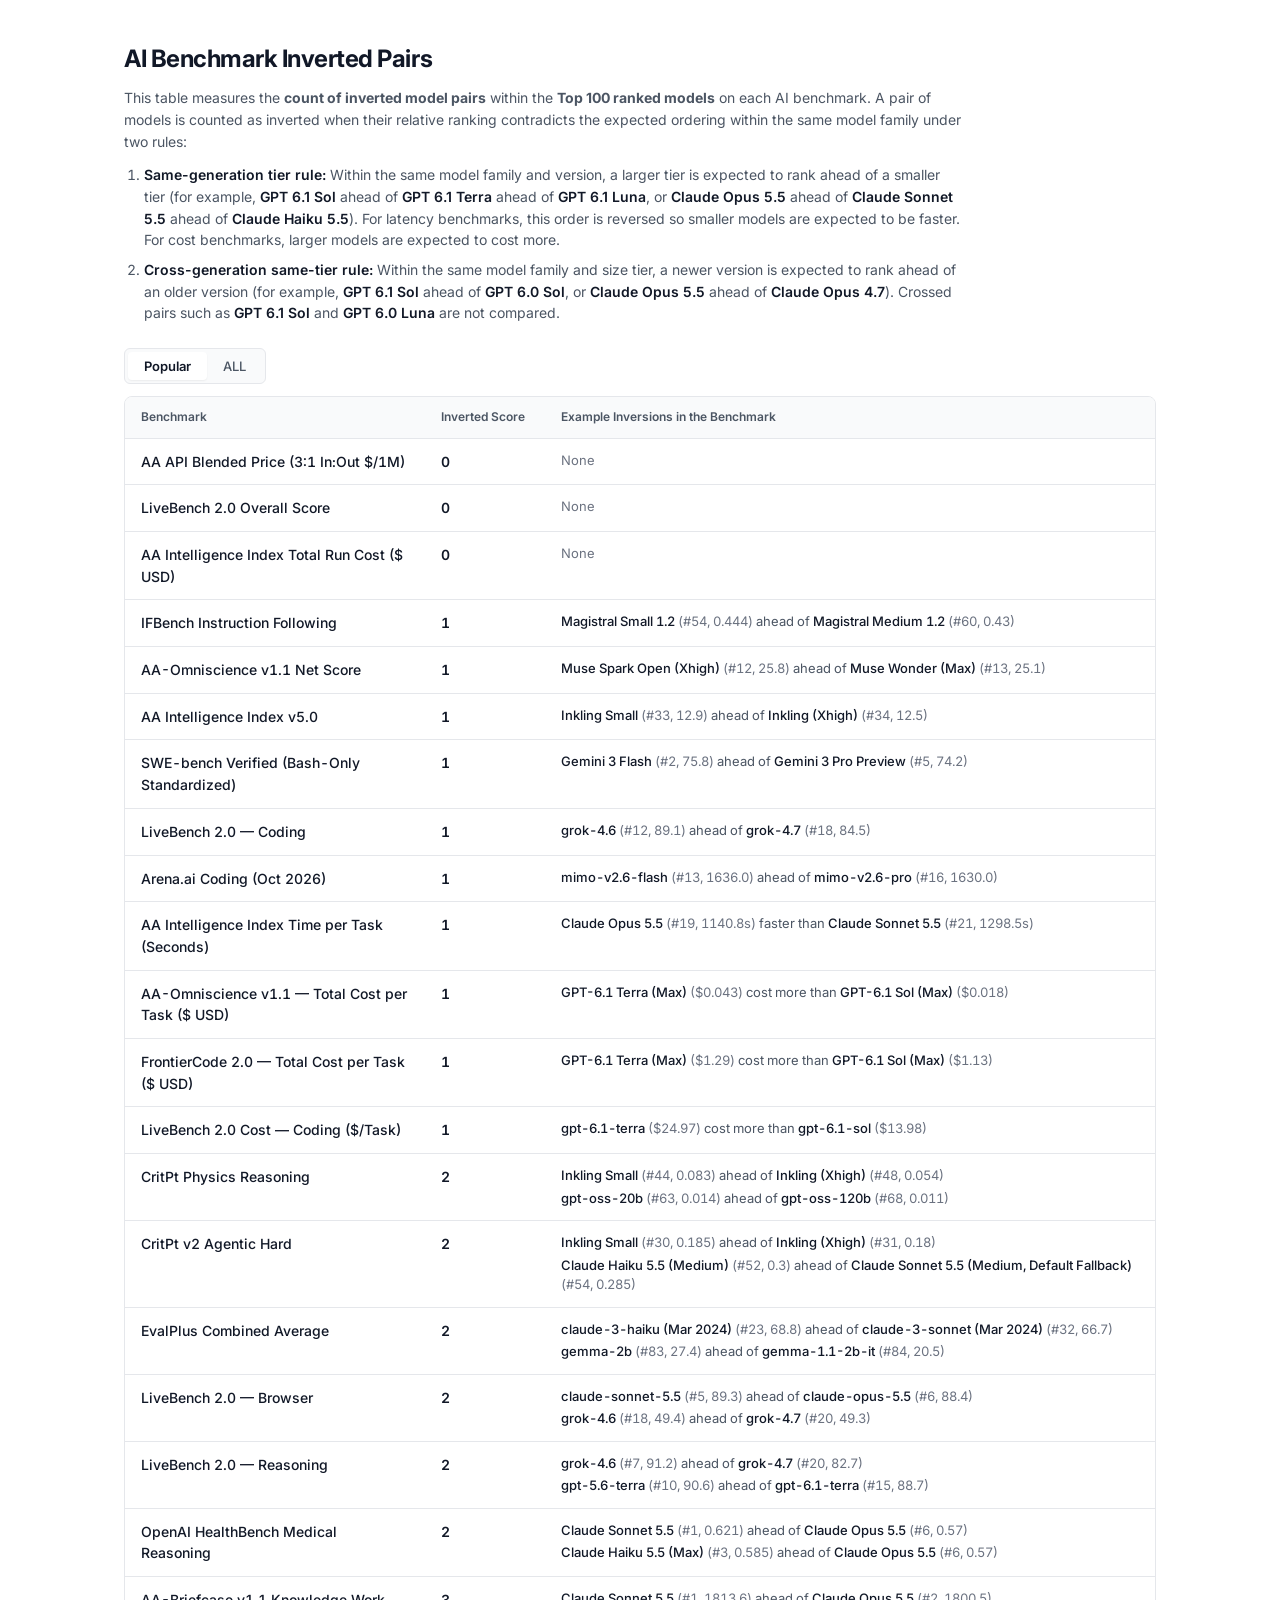
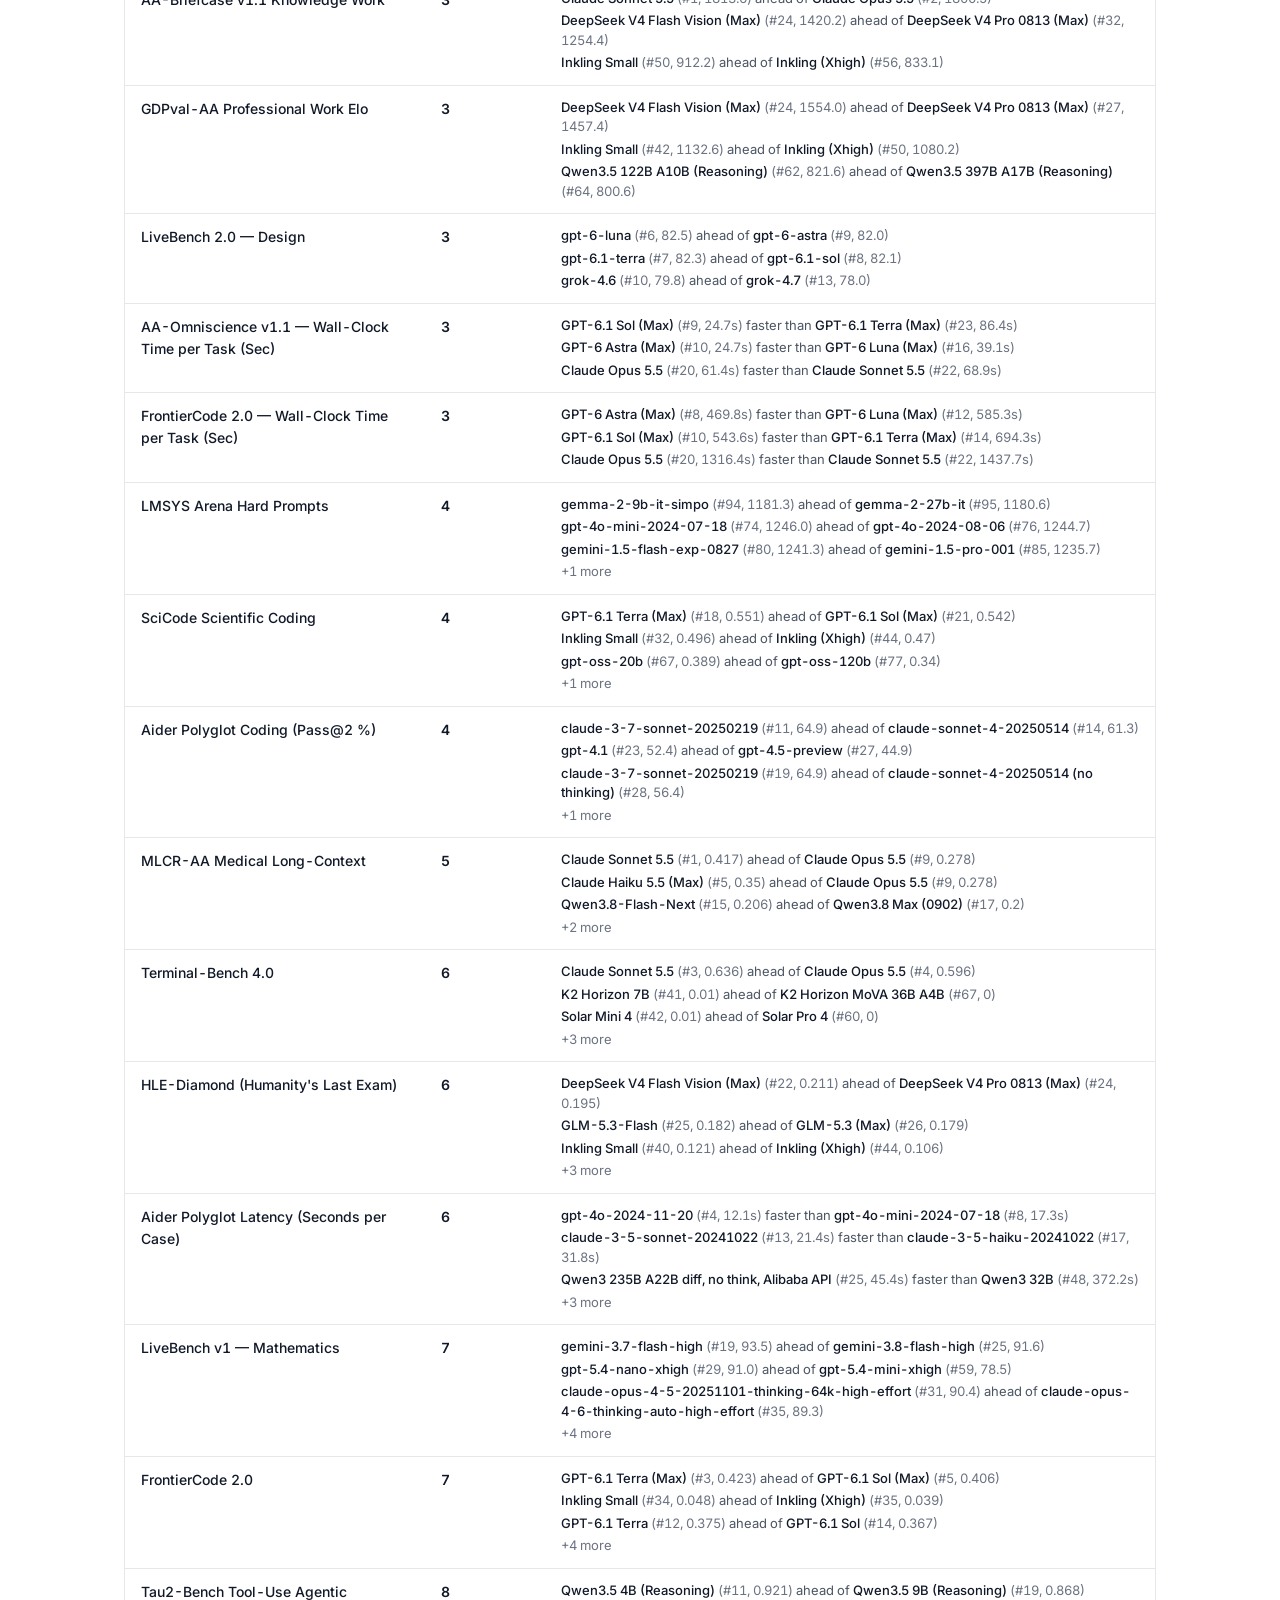
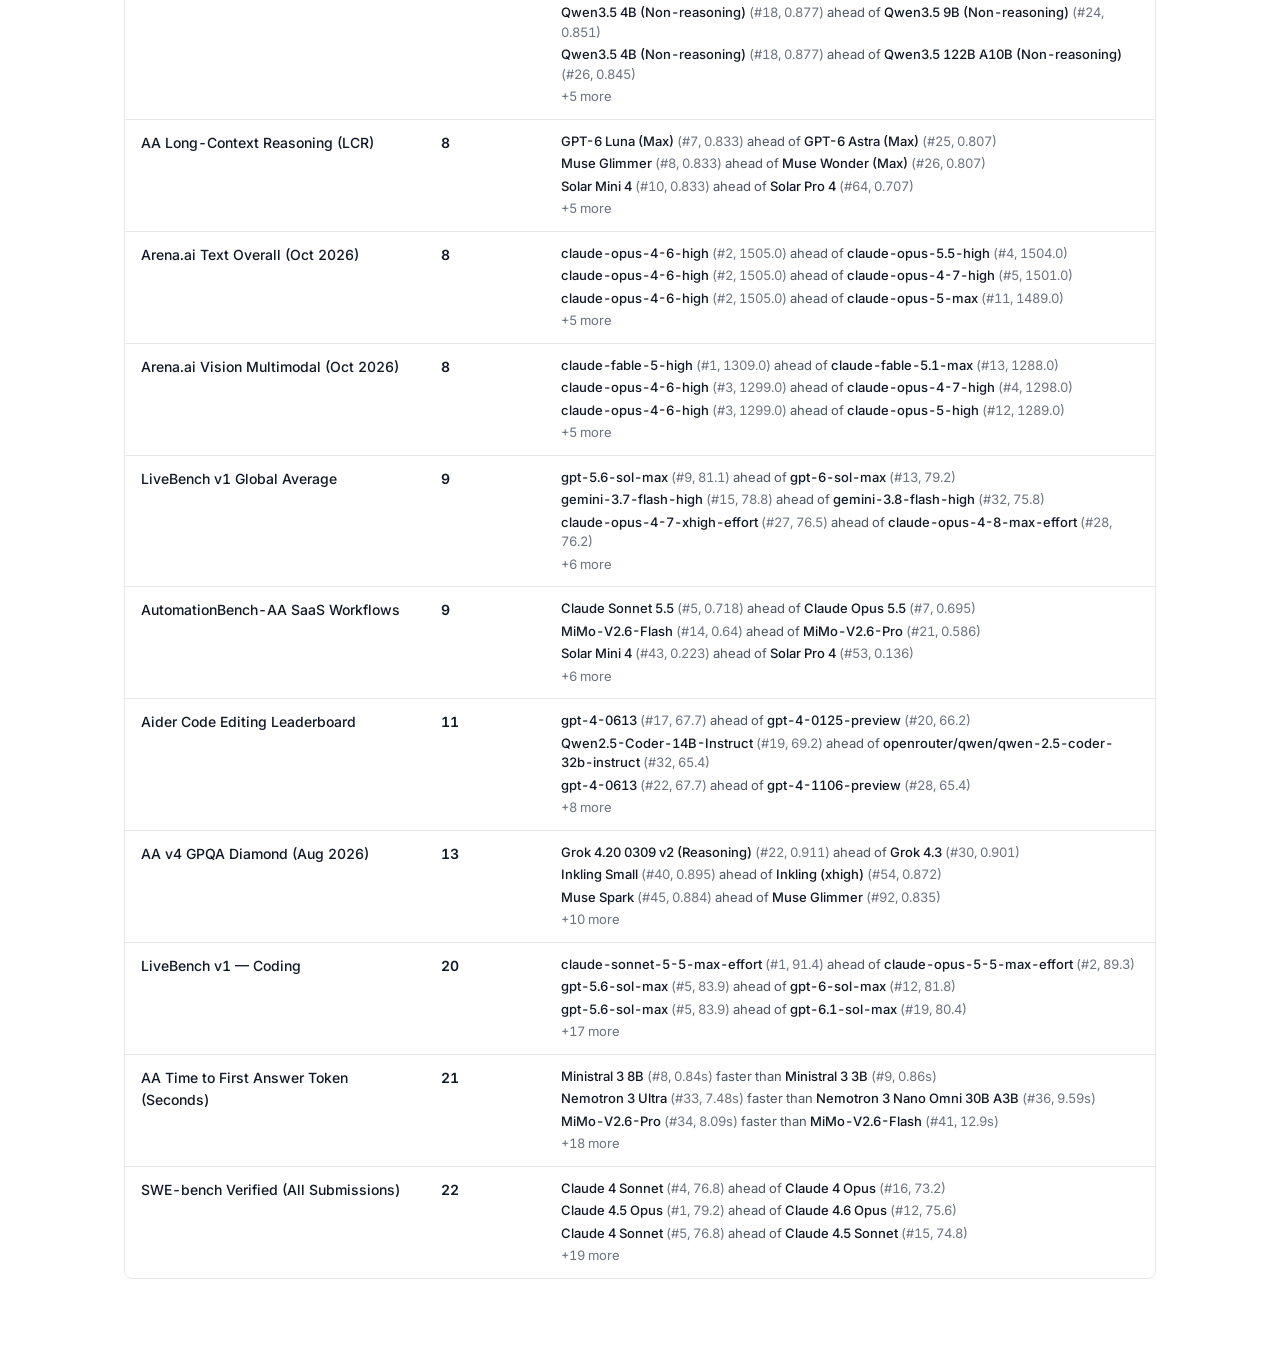
==== shareable_table.html @ 521a7614 "Evaluate Top 100 models per benchmark" ====
<!DOCTYPE html>
<html lang="en">
<head>
  <meta charset="UTF-8" />
  <meta name="viewport" content="width=device-width, initial-scale=1.0" />
  <title>AI Benchmark Inverted Pairs</title>
  <meta name="description" content="Measuring the count of inverted intra-family model pairs within the Top 100 ranked models across AI benchmarks." />
  <link rel="preconnect" href="https://fonts.googleapis.com">
  <link rel="preconnect" href="https://fonts.gstatic.com" crossorigin>
  <link href="https://fonts.googleapis.com/css2?family=Inter:wght@400;500;600;700&display=swap" rel="stylesheet">
  <style>
:root {
  --bg: #ffffff;
  --bg-subtle: #f9fafb;
  --bg-hover: #f3f4f6;
  --text-main: #111827;
  --text-secondary: #4b5563;
  --text-muted: #6b7280;
  --border: #e5e7eb;
  --font-sans: 'Inter', -apple-system, BlinkMacSystemFont, 'Segoe UI', Roboto, sans-serif;
}

* {
  box-sizing: border-box;
  margin: 0;
  padding: 0;
}

body {
  background-color: var(--bg);
  color: var(--text-main);
  font-family: var(--font-sans);
  font-size: 14px;
  line-height: 1.55;
  -webkit-font-smoothing: antialiased;
}

.container {
  max-width: 1080px;
  margin: 0 auto;
  padding: 40px 24px 72px;
}

.page-header {
  max-width: 840px;
  margin-bottom: 24px;
}

.page-header h1 {
  font-size: 24px;
  font-weight: 700;
  letter-spacing: -0.02em;
  color: var(--text-main);
  margin-bottom: 10px;
}

.intro {
  font-size: 14px;
  color: var(--text-secondary);
  margin-bottom: 12px;
}

.rules-list {
  padding-left: 20px;
  color: var(--text-secondary);
  font-size: 14px;
  display: flex;
  flex-direction: column;
  gap: 8px;
}

.rules-list li strong {
  color: var(--text-main);
  font-weight: 600;
}

.toolbar {
  margin-bottom: 12px;
}

.view-toggle {
  display: inline-flex;
  background: var(--bg-subtle);
  border: 1px solid var(--border);
  border-radius: 6px;
  padding: 3px;
}

.toggle-btn {
  background: transparent;
  border: none;
  padding: 6px 16px;
  font-family: var(--font-sans);
  font-size: 13px;
  font-weight: 500;
  color: var(--text-secondary);
  border-radius: 4px;
  cursor: pointer;
}

.toggle-btn:hover {
  color: var(--text-main);
}

.toggle-btn.active {
  background: var(--bg);
  color: var(--text-main);
  font-weight: 600;
  box-shadow: 0 1px 2px rgba(0, 0, 0, 0.06);
}

.table-wrapper {
  border: 1px solid var(--border);
  border-radius: 8px;
  overflow-x: auto;
  background: var(--bg);
}

.clean-table {
  width: 100%;
  border-collapse: collapse;
  text-align: left;
  font-variant-numeric: tabular-nums;
}

.clean-table thead th {
  background: var(--bg-subtle);
  color: var(--text-secondary);
  font-size: 12px;
  font-weight: 600;
  padding: 11px 16px;
  border-bottom: 1px solid var(--border);
  white-space: nowrap;
}

.clean-table tbody tr {
  border-bottom: 1px solid var(--border);
}

.clean-table tbody tr:last-child {
  border-bottom: none;
}

.clean-table td {
  padding: 12px 16px;
  vertical-align: top;
}

.col-name {
  width: 300px;
  font-weight: 500;
  color: var(--text-main);
}

.col-score {
  width: 120px;
  font-weight: 600;
  color: var(--text-main);
  white-space: nowrap;
}

.col-examples {
  color: var(--text-secondary);
  font-size: 13px;
  line-height: 1.5;
}

.pair-list {
  list-style: none;
  display: flex;
  flex-direction: column;
  gap: 3px;
}

.pair-item strong {
  font-weight: 500;
  color: var(--text-main);
}

.pair-meta {
  color: var(--text-muted);
}

.none-label {
  color: var(--text-muted);
}

@media (max-width: 768px) {
  .container {
    padding: 24px 16px 48px;
  }
}

</style>
</head>
<body>
  <main class="container">
    <header class="page-header">
      <h1>AI Benchmark Inverted Pairs</h1>
      <p class="intro">
        This table measures the <strong>count of inverted model pairs</strong> within the <strong>Top 100 ranked models</strong> on each AI benchmark.
        A pair of models is counted as inverted when their relative ranking contradicts the expected ordering within the same model family under two rules:
      </p>
      <ol class="rules-list">
        <li>
          <strong>Same-generation tier rule:</strong> Within the same model family and version, a larger tier is expected to rank ahead of a smaller tier
          (for example, <strong>GPT 6.1 Sol</strong> ahead of <strong>GPT 6.1 Terra</strong> ahead of <strong>GPT 6.1 Luna</strong>, or <strong>Claude Opus 5.5</strong> ahead of <strong>Claude Sonnet 5.5</strong> ahead of <strong>Claude Haiku 5.5</strong>).
          For latency benchmarks, this order is reversed so smaller models are expected to be faster. For cost benchmarks, larger models are expected to cost more.
        </li>
        <li>
          <strong>Cross-generation same-tier rule:</strong> Within the same model family and size tier, a newer version is expected to rank ahead of an older version
          (for example, <strong>GPT 6.1 Sol</strong> ahead of <strong>GPT 6.0 Sol</strong>, or <strong>Claude Opus 5.5</strong> ahead of <strong>Claude Opus 4.7</strong>).
          Crossed pairs such as <strong>GPT 6.1 Sol</strong> and <strong>GPT 6.0 Luna</strong> are not compared.
        </li>
      </ol>
    </header>

    <div class="toolbar">
      <div class="view-toggle" role="tablist" aria-label="Benchmark view">
        <button type="button" id="btnPopular" class="toggle-btn active" data-view="popular_benchmarks">Popular</button>
        <button type="button" id="btnAll" class="toggle-btn" data-view="ALL">ALL</button>
      </div>
    </div>

    <div class="table-wrapper">
      <table class="clean-table" id="benchmarksTable">
        <thead>
          <tr>
            <th class="col-name">Benchmark</th>
            <th class="col-score">Inverted Score</th>
            <th class="col-examples">Example Inversions in the Benchmark</th>
          </tr>
        </thead>
        <tbody id="tableBody"></tbody>
      </table>
    </div>
  </main>

  <script>
window.CONTRADICTION_BENCHMARKS_DATA = {"generatedAt":"2026-11-01","totalBenchmarks":144,"popularBenchmarksCount":44,"popularBenchmarkIds":["aa_v4_gpqa","aa_v5_aa_briefcase","aa_v5_artificial_analysis_long_context_reasoning","aa_v5_automationbench_aa","aa_v5_critpt","aa_v5_critpt_v2_hard","aa_v5_eval_cost_frontiercode_2_0","aa_v5_eval_cost_omniscience","aa_v5_eval_time_frontiercode_2_0","aa_v5_eval_time_omniscience","aa_v5_frontiercode_2_0","aa_v5_gdpval_aa_normalized","aa_v5_healthbench","aa_v5_hle_diamond","aa_v5_ifbench","aa_v5_intelligence_index","aa_v5_mlcr_aa","aa_v5_omniscience_net","aa_v5_price_blended","aa_v5_scicode","aa_v5_tau2_bench","aa_v5_terminalbench_4_0","aa_v5_time_per_task","aa_v5_total_run_cost","aa_v5_ttfat_seconds","aider_code_editing","aider_polyglot_latency","aider_polyglot_pass2","arena_2026_oct_code","arena_2026_oct_text","arena_2026_oct_vision","evalplus_average","lb1_coding","lb1_mathematics","lb1_overall","lb2_browser","lb2_coding","lb2_cost_coding","lb2_design","lb2_overall","lb2_reasoning","lmsys_sub_hard_6","swebench_verified_all","swebench_verified_bash"],"benchmarks":[{"id":"aa_v5_intelligence_index","is_popular":true,"suite":"Artificial Analysis v5","category":"Composite & Frontier","name":"AA Intelligence Index v5.0","metric_type":"quality","unit":"Index (0-100)","description":"Flagship composite intelligence index across reasoning, coding, knowledge, and agentic evaluations.","canonical_top25":{"top_k_count":42,"comparable_pairs_count":36,"contradictions_count":1,"contradiction_score":2.78,"weighted_contradiction_score":0.14,"by_axis":{"tier":{"comparable":36,"contradicted":1,"score":2.78},"version":{"comparable":0,"contradicted":0,"score":0.0}},"contradictions":[{"axis":"tier","family":"ThinkingMachines Inkling","model_a":"Inkling (Xhigh)","rank_a":34,"score_a":12.4782,"class_a":"1.0 Base (Xhigh)","model_b":"Inkling Small","rank_b":33,"score_b":12.9102,"class_b":"1.0 Small (Reasoning)","rank_displacement":1,"contradicted":true,"expected":"Inkling (Xhigh) >= Inkling Small"}],"valid_pairs":[{"axis":"tier","family":"Google Gemini","model_a":"Gemini 4 Carbon (High)","rank_a":1,"score_a":59.4257,"class_a":"4.0 Carbon (High)","model_b":"Gemini 4 Argon (High)","rank_b":7,"score_b":50.4122,"class_b":"4.0 Argon (High)","rank_displacement":6,"contradicted":false,"expected":"Gemini 4 Carbon (High) >= Gemini 4 Argon (High)"},{"axis":"tier","family":"Anthropic Claude","model_a":"Claude Opus 5.5 (Max, Default Fallback)","rank_a":2,"score_a":58.406,"class_a":"5.5 Opus (Max)","model_b":"Claude Sonnet 5.5 (Max, Default Fallback)","rank_b":5,"score_b":54.2413,"class_b":"5.5 Sonnet (Max)","rank_displacement":3,"contradicted":false,"expected":"Claude Opus 5.5 (Max, Default Fallback) >= Claude Sonnet 5.5 (Max, Default Fallback)"},{"axis":"tier","family":"Anthropic Claude","model_a":"Claude Opus 5.5 (Max, Default Fallback)","rank_a":2,"score_a":58.406,"class_a":"5.5 Opus (Max)","model_b":"Claude Haiku 5.5 (Max)","rank_b":12,"score_b":36.2345,"class_b":"5.5 Haiku (Max)","rank_displacement":10,"contradicted":false,"expected":"Claude Opus 5.5 (Max, Default Fallback) >= Claude Haiku 5.5 (Max)"},{"axis":"tier","family":"OpenAI GPT","model_a":"GPT-6 Astra (Max)","rank_a":3,"score_a":56.8539,"class_a":"6.0 Astra (Max)","model_b":"GPT-6 Luna (Max)","rank_b":22,"score_b":27.7552,"class_b":"6.0 Luna (Max)","rank_displacement":19,"contradicted":false,"expected":"GPT-6 Astra (Max) >= GPT-6 Luna (Max)"},{"axis":"tier","family":"OpenAI GPT","model_a":"GPT-6.1 Sol (Max)","rank_a":4,"score_a":54.5087,"class_a":"6.1 Sol (Max)","model_b":"GPT-6.1 Terra (Max)","rank_b":6,"score_b":50.9765,"class_b":"6.1 Terra (Max)","rank_displacement":2,"contradicted":false,"expected":"GPT-6.1 Sol (Max) >= GPT-6.1 Terra (Max)"},{"axis":"tier","family":"Anthropic Claude","model_a":"Claude Sonnet 5.5 (Max, Default Fallback)","rank_a":5,"score_a":54.2413,"class_a":"5.5 Sonnet (Max)","model_b":"Claude Haiku 5.5 (Max)","rank_b":12,"score_b":36.2345,"class_b":"5.5 Haiku (Max)","rank_displacement":7,"contradicted":false,"expected":"Claude Sonnet 5.5 (Max, Default Fallback) >= Claude Haiku 5.5 (Max)"},{"axis":"tier","family":"Meta Muse","model_a":"Muse Wonder Full (Max)","rank_a":8,"score_a":49.7272,"class_a":"1.0 Wonder Full (Max)","model_b":"Muse Wonder (Max)","rank_b":11,"score_b":43.3248,"class_b":"1.0 Wonder (Max)","rank_displacement":3,"contradicted":false,"expected":"Muse Wonder Full (Max) >= Muse Wonder (Max)"},{"axis":"tier","family":"Meta Muse","model_a":"Muse Wonder Full (Max)","rank_a":8,"score_a":49.7272,"class_a":"1.0 Wonder Full (Max)","model_b":"Muse Spark Open (Xhigh)","rank_b":26,"score_b":24.6816,"class_b":"1.0 Spark Open (Xhigh)","rank_displacement":18,"contradicted":false,"expected":"Muse Wonder Full (Max) >= Muse Spark Open (Xhigh)"},{"axis":"tier","family":"Meta Muse","model_a":"Muse Wonder Full (Max)","rank_a":8,"score_a":49.7272,"class_a":"1.0 Wonder Full (Max)","model_b":"Muse Glimmer (High)","rank_b":37,"score_b":6.3413,"class_b":"1.0 Glimmer (High)","rank_displacement":29,"contradicted":false,"expected":"Muse Wonder Full (Max) >= Muse Glimmer (High)"},{"axis":"tier","family":"Meta Muse","model_a":"Muse Wonder (Max)","rank_a":11,"score_a":43.3248,"class_a":"1.0 Wonder (Max)","model_b":"Muse Spark Open (Xhigh)","rank_b":26,"score_b":24.6816,"class_b":"1.0 Spark Open (Xhigh)","rank_displacement":15,"contradicted":false,"expected":"Muse Wonder (Max) >= Muse Spark Open (Xhigh)"},{"axis":"tier","family":"Meta Muse","model_a":"Muse Wonder (Max)","rank_a":11,"score_a":43.3248,"class_a":"1.0 Wonder (Max)","model_b":"Muse Glimmer (High)","rank_b":37,"score_b":6.3413,"class_b":"1.0 Glimmer (High)","rank_displacement":26,"contradicted":false,"expected":"Muse Wonder (Max) >= Muse Glimmer (High)"},{"axis":"tier","family":"Z.AI GLM","model_a":"GLM-5.3 (Max)","rank_a":16,"score_a":31.6534,"class_a":"5.3 Base (Max)","model_b":"GLM-5.3-Flash","rank_b":23,"score_b":27.7539,"class_b":"5.3 Flash (Reasoning)","rank_displacement":7,"contradicted":false,"expected":"GLM-5.3 (Max) >= GLM-5.3-Flash"},{"axis":"tier","family":"Xiaomi MiMo","model_a":"MiMo-V2.6-Pro","rank_a":18,"score_a":29.8898,"class_a":"2.6 Pro (Reasoning)","model_b":"MiMo-V2.6-Flash","rank_b":24,"score_b":26.7277,"class_b":"2.6 Flash (Reasoning)","rank_displacement":6,"contradicted":false,"expected":"MiMo-V2.6-Pro >= MiMo-V2.6-Flash"},{"axis":"tier","family":"Mistral","model_a":"Mistral Large 4 (High)","rank_a":25,"score_a":26.025,"class_a":"4.0 Large (High)","model_b":"Mistral Small 4 (Reasoning)","rank_b":41,"score_b":4.2972,"class_b":"4.0 Small (Reasoning)","rank_displacement":16,"contradicted":false,"expected":"Mistral Large 4 (High) >= Mistral Small 4 (Reasoning)"},{"axis":"tier","family":"NVIDIA Nemotron","model_a":"Nemotron 3 Ultra 550B A55B (Reasoning)","rank_a":35,"score_a":11.7593,"class_a":"3.0 Ultra (Reasoning)","model_b":"NVIDIA Nemotron 3 Nano 4B","rank_b":42,"score_b":1.8158,"class_b":"3.0 Nano (Reasoning)","rank_displacement":7,"contradicted":false,"expected":"Nemotron 3 Ultra 550B A55B (Reasoning) >= NVIDIA Nemotron 3 Nano 4B"},{"axis":"tier","family":"Anthropic Claude","model_a":"Claude Opus 5.5 (Xhigh, Default Fallback)","rank_a":3,"score_a":56.9947,"class_a":"5.5 Opus (Xhigh)","model_b":"Claude Sonnet 5.5 (Xhigh, Default Fallback)","rank_b":17,"score_b":49.574,"class_b":"5.5 Sonnet (Xhigh)","rank_displacement":14,"contradicted":false,"expected":"Claude Opus 5.5 (Xhigh, Default Fallback) >= Claude Sonnet 5.5 (Xhigh, Default Fallback)"},{"axis":"tier","family":"Anthropic Claude","model_a":"Claude Opus 5.5 (Xhigh, Default Fallback)","rank_a":3,"score_a":56.9947,"class_a":"5.5 Opus (Xhigh)","model_b":"Claude Haiku 5.5 (Xhigh)","rank_b":35,"score_b":34.3388,"class_b":"5.5 Haiku (Xhigh)","rank_displacement":32,"contradicted":false,"expected":"Claude Opus 5.5 (Xhigh, Default Fallback) >= Claude Haiku 5.5 (Xhigh)"},{"axis":"tier","family":"OpenAI GPT","model_a":"GPT-6 Astra (Xhigh)","rank_a":5,"score_a":55.2557,"class_a":"6.0 Astra (Xhigh)","model_b":"GPT-6 Luna (Xhigh)","rank_b":58,"score_b":23.3009,"class_b":"6.0 Luna (Xhigh)","rank_displacement":53,"contradicted":false,"expected":"GPT-6 Astra (Xhigh) >= GPT-6 Luna (Xhigh)"},{"axis":"tier","family":"OpenAI GPT","model_a":"GPT-6 Astra (High)","rank_a":6,"score_a":54.8498,"class_a":"6.0 Astra (High)","model_b":"GPT-6 Luna (High)","rank_b":63,"score_b":21.379,"class_b":"6.0 Luna (High)","rank_displacement":57,"contradicted":false,"expected":"GPT-6 Astra (High) >= GPT-6 Luna (High)"},{"axis":"tier","family":"OpenAI GPT","model_a":"GPT-6.1 Sol (Xhigh)","rank_a":9,"score_a":52.3082,"class_a":"6.1 Sol (Xhigh)","model_b":"GPT-6.1 Terra (Xhigh)","rank_b":23,"score_b":44.9501,"class_b":"6.1 Terra (Xhigh)","rank_displacement":14,"contradicted":false,"expected":"GPT-6.1 Sol (Xhigh) >= GPT-6.1 Terra (Xhigh)"},{"axis":"tier","family":"Anthropic Claude","model_a":"Claude Opus 5.5 (High, Default Fallback)","rank_a":10,"score_a":51.686,"class_a":"5.5 Opus (High)","model_b":"Claude Sonnet 5.5 (High, Default Fallback)","rank_b":28,"score_b":41.1151,"class_b":"5.5 Sonnet (High)","rank_displacement":18,"contradicted":false,"expected":"Claude Opus 5.5 (High, Default Fallback) >= Claude Sonnet 5.5 (High, Default Fallback)"},{"axis":"tier","family":"Anthropic Claude","model_a":"Claude Opus 5.5 (High, Default Fallback)","rank_a":10,"score_a":51.686,"class_a":"5.5 Opus (High)","model_b":"Claude Haiku 5.5 (High)","rank_b":46,"score_b":29.6243,"class_b":"5.5 Haiku (High)","rank_displacement":36,"contradicted":false,"expected":"Claude Opus 5.5 (High, Default Fallback) >= Claude Haiku 5.5 (High)"},{"axis":"tier","family":"OpenAI GPT","model_a":"GPT-6 Astra (Medium)","rank_a":11,"score_a":51.4548,"class_a":"6.0 Astra (Medium)","model_b":"GPT-6 Luna (Medium)","rank_b":68,"score_b":18.3042,"class_b":"6.0 Luna (Medium)","rank_displacement":57,"contradicted":false,"expected":"GPT-6 Astra (Medium) >= GPT-6 Luna (Medium)"},{"axis":"tier","family":"OpenAI GPT","model_a":"GPT-6.1 Sol (High)","rank_a":14,"score_a":50.2291,"class_a":"6.1 Sol (High)","model_b":"GPT-6.1 Terra (High)","rank_b":27,"score_b":42.3345,"class_b":"6.1 Terra (High)","rank_displacement":13,"contradicted":false,"expected":"GPT-6.1 Sol (High) >= GPT-6.1 Terra (High)"},{"axis":"tier","family":"Anthropic Claude","model_a":"Claude Sonnet 5.5 (Xhigh, Default Fallback)","rank_a":17,"score_a":49.574,"class_a":"5.5 Sonnet (Xhigh)","model_b":"Claude Haiku 5.5 (Xhigh)","rank_b":35,"score_b":34.3388,"class_b":"5.5 Haiku (Xhigh)","rank_displacement":18,"contradicted":false,"expected":"Claude Sonnet 5.5 (Xhigh, Default Fallback) >= Claude Haiku 5.5 (Xhigh)"},{"axis":"tier","family":"Anthropic Claude","model_a":"Claude Opus 5.5 (Medium, Default Fallback)","rank_a":19,"score_a":48.0581,"class_a":"5.5 Opus (Medium)","model_b":"Claude Sonnet 5.5 (Medium, Default Fallback)","rank_b":43,"score_b":30.3196,"class_b":"5.5 Sonnet (Medium)","rank_displacement":24,"contradicted":false,"expected":"Claude Opus 5.5 (Medium, Default Fallback) >= Claude Sonnet 5.5 (Medium, Default Fallback)"},{"axis":"tier","family":"Anthropic Claude","model_a":"Claude Opus 5.5 (Medium, Default Fallback)","rank_a":19,"score_a":48.0581,"class_a":"5.5 Opus (Medium)","model_b":"Claude Haiku 5.5 (Medium)","rank_b":57,"score_b":24.5513,"class_b":"5.5 Haiku (Medium)","rank_displacement":38,"contradicted":false,"expected":"Claude Opus 5.5 (Medium, Default Fallback) >= Claude Haiku 5.5 (Medium)"},{"axis":"tier","family":"OpenAI GPT","model_a":"GPT-6.1 Sol (Medium)","rank_a":21,"score_a":46.1469,"class_a":"6.1 Sol (Medium)","model_b":"GPT-6.1 Terra (Medium)","rank_b":30,"score_b":38.1152,"class_b":"6.1 Terra (Medium)","rank_displacement":9,"contradicted":false,"expected":"GPT-6.1 Sol (Medium) >= GPT-6.1 Terra (Medium)"},{"axis":"tier","family":"OpenAI GPT","model_a":"GPT-6 Astra (Low)","rank_a":25,"score_a":43.035,"class_a":"6.0 Astra (Low)","model_b":"GPT-6 Luna (Low)","rank_b":79,"score_b":9.6661,"class_b":"6.0 Luna (Low)","rank_displacement":54,"contradicted":false,"expected":"GPT-6 Astra (Low) >= GPT-6 Luna (Low)"},{"axis":"tier","family":"Anthropic Claude","model_a":"Claude Sonnet 5.5 (High, Default Fallback)","rank_a":28,"score_a":41.1151,"class_a":"5.5 Sonnet (High)","model_b":"Claude Haiku 5.5 (High)","rank_b":46,"score_b":29.6243,"class_b":"5.5 Haiku (High)","rank_displacement":18,"contradicted":false,"expected":"Claude Sonnet 5.5 (High, Default Fallback) >= Claude Haiku 5.5 (High)"},{"axis":"tier","family":"OpenAI GPT","model_a":"GPT-6.1 Sol (Low)","rank_a":33,"score_a":34.5029,"class_a":"6.1 Sol (Low)","model_b":"GPT-6.1 Terra (Low)","rank_b":48,"score_b":29.2169,"class_b":"6.1 Terra (Low)","rank_displacement":15,"contradicted":false,"expected":"GPT-6.1 Sol (Low) >= GPT-6.1 Terra (Low)"},{"axis":"tier","family":"Anthropic Claude","model_a":"Claude Opus 5.5 (Low, Default Fallback)","rank_a":34,"score_a":34.5028,"class_a":"5.5 Opus (Low)","model_b":"Claude Sonnet 5.5 (Low, Default Fallback)","rank_b":55,"score_b":25.2997,"class_b":"5.5 Sonnet (Low)","rank_displacement":21,"contradicted":false,"expected":"Claude Opus 5.5 (Low, Default Fallback) >= Claude Sonnet 5.5 (Low, Default Fallback)"},{"axis":"tier","family":"Anthropic Claude","model_a":"Claude Opus 5.5 (Low, Default Fallback)","rank_a":34,"score_a":34.5028,"class_a":"5.5 Opus (Low)","model_b":"Claude Haiku 5.5 (Low)","rank_b":66,"score_b":18.618,"class_b":"5.5 Haiku (Low)","rank_displacement":32,"contradicted":false,"expected":"Claude Opus 5.5 (Low, Default Fallback) >= Claude Haiku 5.5 (Low)"},{"axis":"tier","family":"Anthropic Claude","model_a":"Claude Sonnet 5.5 (Medium, Default Fallback)","rank_a":43,"score_a":30.3196,"class_a":"5.5 Sonnet (Medium)","model_b":"Claude Haiku 5.5 (Medium)","rank_b":57,"score_b":24.5513,"class_b":"5.5 Haiku (Medium)","rank_displacement":14,"contradicted":false,"expected":"Claude Sonnet 5.5 (Medium, Default Fallback) >= Claude Haiku 5.5 (Medium)"},{"axis":"tier","family":"Anthropic Claude","model_a":"Claude Sonnet 5.5 (Low, Default Fallback)","rank_a":55,"score_a":25.2997,"class_a":"5.5 Sonnet (Low)","model_b":"Claude Haiku 5.5 (Low)","rank_b":66,"score_b":18.618,"class_b":"5.5 Haiku (Low)","rank_displacement":11,"contradicted":false,"expected":"Claude Sonnet 5.5 (Low, Default Fallback) >= Claude Haiku 5.5 (Low)"}],"top25":[{"rank":1,"name":"Gemini 4 Carbon (High)","score":59.4257,"family":"Google Gemini","version":"4.0","tier":"Carbon","effort":"High"},{"rank":2,"name":"Claude Opus 5.5 (Max, Default Fallback)","score":58.406,"family":"Anthropic Claude","version":"5.5","tier":"Opus","effort":"Max"},{"rank":3,"name":"GPT-6 Astra (Max)","score":56.8539,"family":"OpenAI GPT","version":"6.0","tier":"Astra","effort":"Max"},{"rank":4,"name":"GPT-6.1 Sol (Max)","score":54.5087,"family":"OpenAI GPT","version":"6.1","tier":"Sol","effort":"Max"},{"rank":5,"name":"Claude Sonnet 5.5 (Max, Default Fallback)","score":54.2413,"family":"Anthropic Claude","version":"5.5","tier":"Sonnet","effort":"Max"},{"rank":6,"name":"GPT-6.1 Terra (Max)","score":50.9765,"family":"OpenAI GPT","version":"6.1","tier":"Terra","effort":"Max"},{"rank":7,"name":"Gemini 4 Argon (High)","score":50.4122,"family":"Google Gemini","version":"4.0","tier":"Argon","effort":"High"},{"rank":8,"name":"Muse Wonder Full (Max)","score":49.7272,"family":"Meta Muse","version":"1.0","tier":"Wonder Full","effort":"Max"},{"rank":9,"name":"Claude Fable 5.1 (Max, Default Fallback)","score":49.0102,"family":"Anthropic Claude Fable","version":"5.1","tier":"Fable","effort":"Max"},{"rank":10,"name":"Kimi K3.1 Pro","score":46.0026,"family":"Moonshot Kimi","version":"3.1","tier":"Pro","effort":"Reasoning"},{"rank":11,"name":"Muse Wonder (Max)","score":43.3248,"family":"Meta Muse","version":"1.0","tier":"Wonder","effort":"Max"},{"rank":12,"name":"Claude Haiku 5.5 (Max)","score":36.2345,"family":"Anthropic Claude","version":"5.5","tier":"Haiku","effort":"Max"},{"rank":13,"name":"Grok 4.7 (Xhigh)","score":34.335,"family":"xAI Grok","version":"4.7","tier":"Base","effort":"Xhigh"},{"rank":14,"name":"Qwen3.8 Max (0902)","score":33.5546,"family":"Alibaba Qwen (Max/Plus/Flash)","version":"3.8","tier":"Max","effort":"Reasoning"},{"rank":15,"name":"DeepSeek V4.1 Flash 1017 (Max)","score":32.4896,"family":"DeepSeek V-Series","version":"4.1","tier":"Flash","effort":"Max"},{"rank":16,"name":"GLM-5.3 (Max)","score":31.6534,"family":"Z.AI GLM","version":"5.3","tier":"Base","effort":"Max"},{"rank":17,"name":"Gemini 3.8 Flash (High)","score":30.5468,"family":"Google Gemini","version":"3.8","tier":"Flash","effort":"High"},{"rank":18,"name":"MiMo-V2.6-Pro","score":29.8898,"family":"Xiaomi MiMo","version":"2.6","tier":"Pro","effort":"Reasoning"},{"rank":19,"name":"Ling 3.1 Flash 1019","score":29.4701,"family":null,"version":null,"tier":null,"effort":null},{"rank":20,"name":"MiniMax-M3.1-Flash","score":28.9095,"family":"MiniMax M-Series","version":"3.1","tier":"Flash","effort":"Reasoning"},{"rank":21,"name":"Step 5 Preview","score":28.5283,"family":null,"version":null,"tier":null,"effort":null},{"rank":22,"name":"GPT-6 Luna (Max)","score":27.7552,"family":"OpenAI GPT","version":"6.0","tier":"Luna","effort":"Max"},{"rank":23,"name":"GLM-5.3-Flash","score":27.7539,"family":"Z.AI GLM","version":"5.3","tier":"Flash","effort":"Reasoning"},{"rank":24,"name":"MiMo-V2.6-Flash","score":26.7277,"family":"Xiaomi MiMo","version":"2.6","tier":"Flash","effort":"Reasoning"},{"rank":25,"name":"Mistral Large 4 (High)","score":26.025,"family":"Mistral","version":"4.0","tier":"Large","effort":"High"},{"rank":26,"name":"Muse Spark Open (Xhigh)","score":24.6816,"family":"Meta Muse","version":"1.0","tier":"Spark Open","effort":"Xhigh"},{"rank":27,"name":"DeepSeek V4 Pro 0813 (Max)","score":23.0633,"family":"DeepSeek V-Series","version":"4.0","tier":"Pro","effort":"Max"},{"rank":28,"name":"Qwen3.8 27B (Xhigh)","score":20.1069,"family":"Alibaba Qwen","version":"3.8","tier":"27B","effort":"Xhigh"},{"rank":29,"name":"MiniMax-M3","score":18.7289,"family":"MiniMax M-Series","version":"3","tier":"Base","effort":"Reasoning"},{"rank":30,"name":"K2 Horizon 375B A23B","score":17.7703,"family":"IFM K2 Horizon","version":"2.0","tier":"375B","effort":"Reasoning"},{"rank":31,"name":"Beam 1.0","score":17.7307,"family":null,"version":null,"tier":null,"effort":null},{"rank":32,"name":"Nemotron 3.5 Super VL","score":13.6203,"family":"NVIDIA Nemotron VL","version":"3.5","tier":"Super","effort":"Reasoning"},{"rank":33,"name":"Inkling Small","score":12.9102,"family":"ThinkingMachines Inkling","version":"1.0","tier":"Small","effort":"Reasoning"},{"rank":34,"name":"Inkling (Xhigh)","score":12.4782,"family":"ThinkingMachines Inkling","version":"1.0","tier":"Base","effort":"Xhigh"},{"rank":35,"name":"Nemotron 3 Ultra 550B A55B (Reasoning)","score":11.7593,"family":"NVIDIA Nemotron","version":"3.0","tier":"Ultra","effort":"Reasoning"},{"rank":36,"name":"Gemini 3.5 Flash-Lite","score":11.6563,"family":"Google Gemini","version":"3.5","tier":"Flash-Lite","effort":"Reasoning"},{"rank":37,"name":"Muse Glimmer (High)","score":6.3413,"family":"Meta Muse","version":"1.0","tier":"Glimmer","effort":"High"},{"rank":38,"name":"Command A+","score":6.2412,"family":"Cohere Command","version":"2.0","tier":"Plus","effort":"Reasoning"},{"rank":39,"name":"Nemotron 3.5 Lightning","score":5.5347,"family":"NVIDIA Nemotron","version":"3.5","tier":"30B","effort":"Reasoning"},{"rank":40,"name":"Granite 4.2 3B","score":4.7227,"family":"IBM Granite","version":"4.2","tier":"3B","effort":"Reasoning"},{"rank":41,"name":"Mistral Small 4 (Reasoning)","score":4.2972,"family":"Mistral","version":"4.0","tier":"Small","effort":"Reasoning"},{"rank":42,"name":"NVIDIA Nemotron 3 Nano 4B","score":1.8158,"family":"NVIDIA Nemotron","version":"3.0","tier":"Nano","effort":"Reasoning"}]}},{"id":"aa_v5_omniscience_net","is_popular":true,"suite":"Artificial Analysis v5","category":"Knowledge & Hallucination","name":"AA-Omniscience v1.1 Net Score","metric_type":"quality","unit":"Net Score","description":"3,000-question knowledge & hallucination benchmark penalizing confident incorrect answers.","canonical_top25":{"top_k_count":51,"comparable_pairs_count":40,"contradictions_count":1,"contradiction_score":2.5,"weighted_contradiction_score":0.11,"by_axis":{"tier":{"comparable":40,"contradicted":1,"score":2.5},"version":{"comparable":0,"contradicted":0,"score":0.0}},"contradictions":[{"axis":"tier","family":"Meta Muse","model_a":"Muse Wonder (Max)","rank_a":13,"score_a":25.1,"class_a":"1.0 Wonder (Max)","model_b":"Muse Spark Open (Xhigh)","rank_b":12,"score_b":25.8,"class_b":"1.0 Spark Open (Xhigh)","rank_displacement":1,"contradicted":true,"expected":"Muse Wonder (Max) >= Muse Spark Open (Xhigh)"}],"valid_pairs":[{"axis":"tier","family":"Google Gemini","model_a":"Gemini 4 Carbon (High)","rank_a":1,"score_a":53.5,"class_a":"4.0 Carbon (High)","model_b":"Gemini 4 Argon (High)","rank_b":4,"score_b":46.1,"class_b":"4.0 Argon (High)","rank_displacement":3,"contradicted":false,"expected":"Gemini 4 Carbon (High) >= Gemini 4 Argon (High)"},{"axis":"tier","family":"Anthropic Claude","model_a":"Claude Opus 5.5 (Max, Default Fallback)","rank_a":2,"score_a":48.1333,"class_a":"5.5 Opus (Max)","model_b":"Claude Sonnet 5.5 (Max, Default Fallback)","rank_b":9,"score_b":30.4667,"class_b":"5.5 Sonnet (Max)","rank_displacement":7,"contradicted":false,"expected":"Claude Opus 5.5 (Max, Default Fallback) >= Claude Sonnet 5.5 (Max, Default Fallback)"},{"axis":"tier","family":"Anthropic Claude","model_a":"Claude Opus 5.5 (Max, Default Fallback)","rank_a":2,"score_a":48.1333,"class_a":"5.5 Opus (Max)","model_b":"Claude Haiku 5.5 (Max)","rank_b":16,"score_b":12.3,"class_b":"5.5 Haiku (Max)","rank_displacement":14,"contradicted":false,"expected":"Claude Opus 5.5 (Max, Default Fallback) >= Claude Haiku 5.5 (Max)"},{"axis":"tier","family":"OpenAI GPT","model_a":"GPT-6 Astra (Max)","rank_a":5,"score_a":42.4333,"class_a":"6.0 Astra (Max)","model_b":"GPT-6 Luna (Max)","rank_b":36,"score_b":-8.2667,"class_b":"6.0 Luna (Max)","rank_displacement":31,"contradicted":false,"expected":"GPT-6 Astra (Max) >= GPT-6 Luna (Max)"},{"axis":"tier","family":"OpenAI GPT","model_a":"GPT-6.1 Sol (Max)","rank_a":6,"score_a":42.0333,"class_a":"6.1 Sol (Max)","model_b":"GPT-6.1 Terra (Max)","rank_b":11,"score_b":29.5667,"class_b":"6.1 Terra (Max)","rank_displacement":5,"contradicted":false,"expected":"GPT-6.1 Sol (Max) >= GPT-6.1 Terra (Max)"},{"axis":"tier","family":"Meta Muse","model_a":"Muse Wonder Full (Max)","rank_a":8,"score_a":30.6,"class_a":"1.0 Wonder Full (Max)","model_b":"Muse Spark Open (Xhigh)","rank_b":12,"score_b":25.8,"class_b":"1.0 Spark Open (Xhigh)","rank_displacement":4,"contradicted":false,"expected":"Muse Wonder Full (Max) >= Muse Spark Open (Xhigh)"},{"axis":"tier","family":"Meta Muse","model_a":"Muse Wonder Full (Max)","rank_a":8,"score_a":30.6,"class_a":"1.0 Wonder Full (Max)","model_b":"Muse Wonder (Max)","rank_b":13,"score_b":25.1,"class_b":"1.0 Wonder (Max)","rank_displacement":5,"contradicted":false,"expected":"Muse Wonder Full (Max) >= Muse Wonder (Max)"},{"axis":"tier","family":"Meta Muse","model_a":"Muse Wonder Full (Max)","rank_a":8,"score_a":30.6,"class_a":"1.0 Wonder Full (Max)","model_b":"Muse Glimmer (High)","rank_b":47,"score_b":-32.2333,"class_b":"1.0 Glimmer (High)","rank_displacement":39,"contradicted":false,"expected":"Muse Wonder Full (Max) >= Muse Glimmer (High)"},{"axis":"tier","family":"Anthropic Claude","model_a":"Claude Sonnet 5.5 (Max, Default Fallback)","rank_a":9,"score_a":30.4667,"class_a":"5.5 Sonnet (Max)","model_b":"Claude Haiku 5.5 (Max)","rank_b":16,"score_b":12.3,"class_b":"5.5 Haiku (Max)","rank_displacement":7,"contradicted":false,"expected":"Claude Sonnet 5.5 (Max, Default Fallback) >= Claude Haiku 5.5 (Max)"},{"axis":"tier","family":"Meta Muse","model_a":"Muse Wonder (Max)","rank_a":13,"score_a":25.1,"class_a":"1.0 Wonder (Max)","model_b":"Muse Glimmer (High)","rank_b":47,"score_b":-32.2333,"class_b":"1.0 Glimmer (High)","rank_displacement":34,"contradicted":false,"expected":"Muse Wonder (Max) >= Muse Glimmer (High)"},{"axis":"tier","family":"Alibaba Qwen (Max/Plus/Flash)","model_a":"Qwen3.8 Max (0902)","rank_a":17,"score_a":10.4667,"class_a":"3.8 Max (Reasoning)","model_b":"Qwen3.8-Flash-Next","rank_b":40,"score_b":-12.2333,"class_b":"3.8 Flash (Reasoning)","rank_displacement":23,"contradicted":false,"expected":"Qwen3.8 Max (0902) >= Qwen3.8-Flash-Next"},{"axis":"tier","family":"Z.AI GLM","model_a":"GLM-5.3 (Max)","rank_a":20,"score_a":6.0333,"class_a":"5.3 Base (Max)","model_b":"GLM-5.3-Flash","rank_b":25,"score_b":0.6667,"class_b":"5.3 Flash (Reasoning)","rank_displacement":5,"contradicted":false,"expected":"GLM-5.3 (Max) >= GLM-5.3-Flash"},{"axis":"tier","family":"Mistral","model_a":"Mistral Large 4 (High)","rank_a":21,"score_a":5.1333,"class_a":"4.0 Large (High)","model_b":"Mistral Small 4 (Reasoning)","rank_b":46,"score_b":-30.9667,"class_b":"4.0 Small (Reasoning)","rank_displacement":25,"contradicted":false,"expected":"Mistral Large 4 (High) >= Mistral Small 4 (Reasoning)"},{"axis":"tier","family":"NVIDIA Nemotron","model_a":"Nemotron 3 Ultra 550B A55B (Reasoning)","rank_a":22,"score_a":3.4333,"class_a":"3.0 Ultra (Reasoning)","model_b":"NVIDIA Nemotron 3 Nano 4B","rank_b":51,"score_b":-71.1667,"class_b":"3.0 Nano (Reasoning)","rank_displacement":29,"contradicted":false,"expected":"Nemotron 3 Ultra 550B A55B (Reasoning) >= NVIDIA Nemotron 3 Nano 4B"},{"axis":"tier","family":"ThinkingMachines Inkling","model_a":"Inkling (Xhigh)","rank_a":27,"score_a":-1.5,"class_a":"1.0 Base (Xhigh)","model_b":"Inkling Small","rank_b":37,"score_b":-9.4667,"class_b":"1.0 Small (Reasoning)","rank_displacement":10,"contradicted":false,"expected":"Inkling (Xhigh) >= Inkling Small"},{"axis":"tier","family":"Xiaomi MiMo","model_a":"MiMo-V2.6-Pro","rank_a":30,"score_a":-4.4667,"class_a":"2.6 Pro (Reasoning)","model_b":"MiMo-V2.6-Flash","rank_b":38,"score_b":-10.8333,"class_b":"2.6 Flash (Reasoning)","rank_displacement":8,"contradicted":false,"expected":"MiMo-V2.6-Pro >= MiMo-V2.6-Flash"},{"axis":"tier","family":"IBM Granite","model_a":"Granite 4.2 30B","rank_a":41,"score_a":-12.4333,"class_a":"4.2 30B (Reasoning)","model_b":"Granite 4.2 8B","rank_b":44,"score_b":-16.6667,"class_b":"4.2 8B (Reasoning)","rank_displacement":3,"contradicted":false,"expected":"Granite 4.2 30B >= Granite 4.2 8B"},{"axis":"tier","family":"IBM Granite","model_a":"Granite 4.2 30B","rank_a":41,"score_a":-12.4333,"class_a":"4.2 30B (Reasoning)","model_b":"Granite 4.2 3B","rank_b":45,"score_b":-18.3333,"class_b":"4.2 3B (Reasoning)","rank_displacement":4,"contradicted":false,"expected":"Granite 4.2 30B >= Granite 4.2 3B"},{"axis":"tier","family":"IBM Granite","model_a":"Granite 4.2 8B","rank_a":44,"score_a":-16.6667,"class_a":"4.2 8B (Reasoning)","model_b":"Granite 4.2 3B","rank_b":45,"score_b":-18.3333,"class_b":"4.2 3B (Reasoning)","rank_displacement":1,"contradicted":false,"expected":"Granite 4.2 8B >= Granite 4.2 3B"},{"axis":"tier","family":"OpenAI GPT","model_a":"GPT-6 Astra (High)","rank_a":5,"score_a":44.5667,"class_a":"6.0 Astra (High)","model_b":"GPT-6 Luna (High)","rank_b":79,"score_b":-12.8,"class_b":"6.0 Luna (High)","rank_displacement":74,"contradicted":false,"expected":"GPT-6 Astra (High) >= GPT-6 Luna (High)"},{"axis":"tier","family":"OpenAI GPT","model_a":"GPT-6 Astra (Xhigh)","rank_a":7,"score_a":43.6667,"class_a":"6.0 Astra (Xhigh)","model_b":"GPT-6 Luna (Xhigh)","rank_b":80,"score_b":-12.9667,"class_b":"6.0 Luna (Xhigh)","rank_displacement":73,"contradicted":false,"expected":"GPT-6 Astra (Xhigh) >= GPT-6 Luna (Xhigh)"},{"axis":"tier","family":"Anthropic Claude","model_a":"Claude Opus 5.5 (Xhigh, Default Fallback)","rank_a":8,"score_a":43.1333,"class_a":"5.5 Opus (Xhigh)","model_b":"Claude Sonnet 5.5 (Xhigh, Default Fallback)","rank_b":38,"score_b":20.6,"class_b":"5.5 Sonnet (Xhigh)","rank_displacement":30,"contradicted":false,"expected":"Claude Opus 5.5 (Xhigh, Default Fallback) >= Claude Sonnet 5.5 (Xhigh, Default Fallback)"},{"axis":"tier","family":"Anthropic Claude","model_a":"Claude Opus 5.5 (Xhigh, Default Fallback)","rank_a":8,"score_a":43.1333,"class_a":"5.5 Opus (Xhigh)","model_b":"Claude Haiku 5.5 (Xhigh)","rank_b":46,"score_b":7.8333,"class_b":"5.5 Haiku (Xhigh)","rank_displacement":38,"contradicted":false,"expected":"Claude Opus 5.5 (Xhigh, Default Fallback) >= Claude Haiku 5.5 (Xhigh)"},{"axis":"tier","family":"OpenAI GPT","model_a":"GPT-6.1 Sol (Xhigh)","rank_a":10,"score_a":42.3667,"class_a":"6.1 Sol (Xhigh)","model_b":"GPT-6.1 Terra (Xhigh)","rank_b":29,"score_b":28.9333,"class_b":"6.1 Terra (Xhigh)","rank_displacement":19,"contradicted":false,"expected":"GPT-6.1 Sol (Xhigh) >= GPT-6.1 Terra (Xhigh)"},{"axis":"tier","family":"Anthropic Claude","model_a":"Claude Opus 5.5 (High, Default Fallback)","rank_a":11,"score_a":42.3667,"class_a":"5.5 Opus (High)","model_b":"Claude Sonnet 5.5 (High, Default Fallback)","rank_b":40,"score_b":18.7333,"class_b":"5.5 Sonnet (High)","rank_displacement":29,"contradicted":false,"expected":"Claude Opus 5.5 (High, Default Fallback) >= Claude Sonnet 5.5 (High, Default Fallback)"},{"axis":"tier","family":"Anthropic Claude","model_a":"Claude Opus 5.5 (High, Default Fallback)","rank_a":11,"score_a":42.3667,"class_a":"5.5 Opus (High)","model_b":"Claude Haiku 5.5 (High)","rank_b":50,"score_b":5.3,"class_b":"5.5 Haiku (High)","rank_displacement":39,"contradicted":false,"expected":"Claude Opus 5.5 (High, Default Fallback) >= Claude Haiku 5.5 (High)"},{"axis":"tier","family":"OpenAI GPT","model_a":"GPT-6 Astra (Medium)","rank_a":13,"score_a":41.4,"class_a":"6.0 Astra (Medium)","model_b":"GPT-6 Luna (Medium)","rank_b":81,"score_b":-13.5667,"class_b":"6.0 Luna (Medium)","rank_displacement":68,"contradicted":false,"expected":"GPT-6 Astra (Medium) >= GPT-6 Luna (Medium)"},{"axis":"tier","family":"OpenAI GPT","model_a":"GPT-6.1 Sol (High)","rank_a":14,"score_a":41.0,"class_a":"6.1 Sol (High)","model_b":"GPT-6.1 Terra (High)","rank_b":30,"score_b":27.7667,"class_b":"6.1 Terra (High)","rank_displacement":16,"contradicted":false,"expected":"GPT-6.1 Sol (High) >= GPT-6.1 Terra (High)"},{"axis":"tier","family":"OpenAI GPT","model_a":"GPT-6 Astra (Low)","rank_a":15,"score_a":40.3,"class_a":"6.0 Astra (Low)","model_b":"GPT-6 Luna (Low)","rank_b":85,"score_b":-18.1,"class_b":"6.0 Luna (Low)","rank_displacement":70,"contradicted":false,"expected":"GPT-6 Astra (Low) >= GPT-6 Luna (Low)"},{"axis":"tier","family":"OpenAI GPT","model_a":"GPT-6.1 Sol (Medium)","rank_a":16,"score_a":40.1667,"class_a":"6.1 Sol (Medium)","model_b":"GPT-6.1 Terra (Medium)","rank_b":32,"score_b":26.6,"class_b":"6.1 Terra (Medium)","rank_displacement":16,"contradicted":false,"expected":"GPT-6.1 Sol (Medium) >= GPT-6.1 Terra (Medium)"},{"axis":"tier","family":"Anthropic Claude","model_a":"Claude Opus 5.5 (Medium, Default Fallback)","rank_a":18,"score_a":39.7667,"class_a":"5.5 Opus (Medium)","model_b":"Claude Sonnet 5.5 (Medium, Default Fallback)","rank_b":41,"score_b":18.6333,"class_b":"5.5 Sonnet (Medium)","rank_displacement":23,"contradicted":false,"expected":"Claude Opus 5.5 (Medium, Default Fallback) >= Claude Sonnet 5.5 (Medium, Default Fallback)"},{"axis":"tier","family":"Anthropic Claude","model_a":"Claude Opus 5.5 (Medium, Default Fallback)","rank_a":18,"score_a":39.7667,"class_a":"5.5 Opus (Medium)","model_b":"Claude Haiku 5.5 (Medium)","rank_b":52,"score_b":4.1667,"class_b":"5.5 Haiku (Medium)","rank_displacement":34,"contradicted":false,"expected":"Claude Opus 5.5 (Medium, Default Fallback) >= Claude Haiku 5.5 (Medium)"},{"axis":"tier","family":"Anthropic Claude","model_a":"Claude Opus 5.5 (Low, Default Fallback)","rank_a":19,"score_a":39.0333,"class_a":"5.5 Opus (Low)","model_b":"Claude Sonnet 5.5 (Low, Default Fallback)","rank_b":39,"score_b":20.2667,"class_b":"5.5 Sonnet (Low)","rank_displacement":20,"contradicted":false,"expected":"Claude Opus 5.5 (Low, Default Fallback) >= Claude Sonnet 5.5 (Low, Default Fallback)"},{"axis":"tier","family":"Anthropic Claude","model_a":"Claude Opus 5.5 (Low, Default Fallback)","rank_a":19,"score_a":39.0333,"class_a":"5.5 Opus (Low)","model_b":"Claude Haiku 5.5 (Low)","rank_b":56,"score_b":2.1667,"class_b":"5.5 Haiku (Low)","rank_displacement":37,"contradicted":false,"expected":"Claude Opus 5.5 (Low, Default Fallback) >= Claude Haiku 5.5 (Low)"},{"axis":"tier","family":"OpenAI GPT","model_a":"GPT-6.1 Sol (Low)","rank_a":20,"score_a":38.0,"class_a":"6.1 Sol (Low)","model_b":"GPT-6.1 Terra (Low)","rank_b":37,"score_b":22.9333,"class_b":"6.1 Terra (Low)","rank_displacement":17,"contradicted":false,"expected":"GPT-6.1 Sol (Low) >= GPT-6.1 Terra (Low)"},{"axis":"tier","family":"Anthropic Claude","model_a":"Claude Sonnet 5.5 (Xhigh, Default Fallback)","rank_a":38,"score_a":20.6,"class_a":"5.5 Sonnet (Xhigh)","model_b":"Claude Haiku 5.5 (Xhigh)","rank_b":46,"score_b":7.8333,"class_b":"5.5 Haiku (Xhigh)","rank_displacement":8,"contradicted":false,"expected":"Claude Sonnet 5.5 (Xhigh, Default Fallback) >= Claude Haiku 5.5 (Xhigh)"},{"axis":"tier","family":"Anthropic Claude","model_a":"Claude Sonnet 5.5 (Low, Default Fallback)","rank_a":39,"score_a":20.2667,"class_a":"5.5 Sonnet (Low)","model_b":"Claude Haiku 5.5 (Low)","rank_b":56,"score_b":2.1667,"class_b":"5.5 Haiku (Low)","rank_displacement":17,"contradicted":false,"expected":"Claude Sonnet 5.5 (Low, Default Fallback) >= Claude Haiku 5.5 (Low)"},{"axis":"tier","family":"Anthropic Claude","model_a":"Claude Sonnet 5.5 (High, Default Fallback)","rank_a":40,"score_a":18.7333,"class_a":"5.5 Sonnet (High)","model_b":"Claude Haiku 5.5 (High)","rank_b":50,"score_b":5.3,"class_b":"5.5 Haiku (High)","rank_displacement":10,"contradicted":false,"expected":"Claude Sonnet 5.5 (High, Default Fallback) >= Claude Haiku 5.5 (High)"},{"axis":"tier","family":"Anthropic Claude","model_a":"Claude Sonnet 5.5 (Medium, Default Fallback)","rank_a":41,"score_a":18.6333,"class_a":"5.5 Sonnet (Medium)","model_b":"Claude Haiku 5.5 (Medium)","rank_b":52,"score_b":4.1667,"class_b":"5.5 Haiku (Medium)","rank_displacement":11,"contradicted":false,"expected":"Claude Sonnet 5.5 (Medium, Default Fallback) >= Claude Haiku 5.5 (Medium)"}],"top25":[{"rank":1,"name":"Gemini 4 Carbon (High)","score":53.5,"family":"Google Gemini","version":"4.0","tier":"Carbon","effort":"High"},{"rank":2,"name":"Claude Opus 5.5 (Max, Default Fallback)","score":48.1333,"family":"Anthropic Claude","version":"5.5","tier":"Opus","effort":"Max"},{"rank":3,"name":"Claude Fable 5.1 (Max, Default Fallback)","score":46.2667,"family":"Anthropic Claude Fable","version":"5.1","tier":"Fable","effort":"Max"},{"rank":4,"name":"Gemini 4 Argon (High)","score":46.1,"family":"Google Gemini","version":"4.0","tier":"Argon","effort":"High"},{"rank":5,"name":"GPT-6 Astra (Max)","score":42.4333,"family":"OpenAI GPT","version":"6.0","tier":"Astra","effort":"Max"},{"rank":6,"name":"GPT-6.1 Sol (Max)","score":42.0333,"family":"OpenAI GPT","version":"6.1","tier":"Sol","effort":"Max"},{"rank":7,"name":"Grok 4.7 (Xhigh)","score":31.2333,"family":"xAI Grok","version":"4.7","tier":"Base","effort":"Xhigh"},{"rank":8,"name":"Muse Wonder Full (Max)","score":30.6,"family":"Meta Muse","version":"1.0","tier":"Wonder Full","effort":"Max"},{"rank":9,"name":"Claude Sonnet 5.5 (Max, Default Fallback)","score":30.4667,"family":"Anthropic Claude","version":"5.5","tier":"Sonnet","effort":"Max"},{"rank":10,"name":"Kimi K3.1 Pro","score":29.8667,"family":"Moonshot Kimi","version":"3.1","tier":"Pro","effort":"Reasoning"},{"rank":11,"name":"GPT-6.1 Terra (Max)","score":29.5667,"family":"OpenAI GPT","version":"6.1","tier":"Terra","effort":"Max"},{"rank":12,"name":"Muse Spark Open (Xhigh)","score":25.8,"family":"Meta Muse","version":"1.0","tier":"Spark Open","effort":"Xhigh"},{"rank":13,"name":"Muse Wonder (Max)","score":25.1,"family":"Meta Muse","version":"1.0","tier":"Wonder","effort":"Max"},{"rank":14,"name":"Gemini 3.8 Flash (High)","score":23.2667,"family":"Google Gemini","version":"3.8","tier":"Flash","effort":"High"},{"rank":15,"name":"Step 5 Preview","score":16.4333,"family":null,"version":null,"tier":null,"effort":null},{"rank":16,"name":"Claude Haiku 5.5 (Max)","score":12.3,"family":"Anthropic Claude","version":"5.5","tier":"Haiku","effort":"Max"},{"rank":17,"name":"Qwen3.8 Max (0902)","score":10.4667,"family":"Alibaba Qwen (Max/Plus/Flash)","version":"3.8","tier":"Max","effort":"Reasoning"},{"rank":18,"name":"Qwen3.8 2.4T A95B","score":7.7667,"family":"Alibaba Qwen","version":"3.8","tier":"2.4T","effort":"Reasoning"},{"rank":19,"name":"Gemini 3.5 Flash-Lite","score":6.8667,"family":"Google Gemini","version":"3.5","tier":"Flash-Lite","effort":"Reasoning"},{"rank":20,"name":"GLM-5.3 (Max)","score":6.0333,"family":"Z.AI GLM","version":"5.3","tier":"Base","effort":"Max"},{"rank":21,"name":"Mistral Large 4 (High)","score":5.1333,"family":"Mistral","version":"4.0","tier":"Large","effort":"High"},{"rank":22,"name":"Nemotron 3 Ultra 550B A55B (Reasoning)","score":3.4333,"family":"NVIDIA Nemotron","version":"3.0","tier":"Ultra","effort":"Reasoning"},{"rank":23,"name":"Beam 1.0","score":2.3333,"family":null,"version":null,"tier":null,"effort":null},{"rank":24,"name":"DeepSeek V4.1 Flash 1017 (Max)","score":0.9,"family":"DeepSeek V-Series","version":"4.1","tier":"Flash","effort":"Max"},{"rank":25,"name":"GLM-5.3-Flash","score":0.6667,"family":"Z.AI GLM","version":"5.3","tier":"Flash","effort":"Reasoning"},{"rank":26,"name":"Ling 3.1 Flash 1019","score":-0.1333,"family":null,"version":null,"tier":null,"effort":null},{"rank":27,"name":"Inkling (Xhigh)","score":-1.5,"family":"ThinkingMachines Inkling","version":"1.0","tier":"Base","effort":"Xhigh"},{"rank":28,"name":"Command A+","score":-2.6667,"family":"Cohere Command","version":"2.0","tier":"Plus","effort":"Reasoning"},{"rank":29,"name":"Nemotron 3.5 Super VL","score":-2.8667,"family":"NVIDIA Nemotron VL","version":"3.5","tier":"Super","effort":"Reasoning"},{"rank":30,"name":"MiMo-V2.6-Pro","score":-4.4667,"family":"Xiaomi MiMo","version":"2.6","tier":"Pro","effort":"Reasoning"},{"rank":31,"name":"K2 Horizon 375B A23B","score":-5.0,"family":"IFM K2 Horizon","version":"2.0","tier":"375B","effort":"Reasoning"},{"rank":32,"name":"MiniMax-M3","score":-5.5,"family":"MiniMax M-Series","version":"3","tier":"Base","effort":"Reasoning"},{"rank":33,"name":"Qwen3.8 27B (Xhigh)","score":-6.3667,"family":"Alibaba Qwen","version":"3.8","tier":"27B","effort":"Xhigh"},{"rank":34,"name":"DeepSeek V4 Pro 0813 (Max)","score":-6.3667,"family":"DeepSeek V-Series","version":"4.0","tier":"Pro","effort":"Max"},{"rank":35,"name":"MiniMax-M3.1-Flash","score":-6.4,"family":"MiniMax M-Series","version":"3.1","tier":"Flash","effort":"Reasoning"},{"rank":36,"name":"GPT-6 Luna (Max)","score":-8.2667,"family":"OpenAI GPT","version":"6.0","tier":"Luna","effort":"Max"},{"rank":37,"name":"Inkling Small","score":-9.4667,"family":"ThinkingMachines Inkling","version":"1.0","tier":"Small","effort":"Reasoning"},{"rank":38,"name":"MiMo-V2.6-Flash","score":-10.8333,"family":"Xiaomi MiMo","version":"2.6","tier":"Flash","effort":"Reasoning"},{"rank":39,"name":"Solar Mini 4","score":-11.6333,"family":"Upstage Solar","version":"4.0","tier":"Mini","effort":"Reasoning"},{"rank":40,"name":"Qwen3.8-Flash-Next","score":-12.2333,"family":"Alibaba Qwen (Max/Plus/Flash)","version":"3.8","tier":"Flash","effort":"Reasoning"},{"rank":41,"name":"Granite 4.2 30B","score":-12.4333,"family":"IBM Granite","version":"4.2","tier":"30B","effort":"Reasoning"},{"rank":42,"name":"Nemotron 3.5 Lightning","score":-15.7,"family":"NVIDIA Nemotron","version":"3.5","tier":"30B","effort":"Reasoning"},{"rank":43,"name":"Ling 3.0 Tiny","score":-15.8667,"family":null,"version":null,"tier":null,"effort":null},{"rank":44,"name":"Granite 4.2 8B","score":-16.6667,"family":"IBM Granite","version":"4.2","tier":"8B","effort":"Reasoning"},{"rank":45,"name":"Granite 4.2 3B","score":-18.3333,"family":"IBM Granite","version":"4.2","tier":"3B","effort":"Reasoning"},{"rank":46,"name":"Mistral Small 4 (Reasoning)","score":-30.9667,"family":"Mistral","version":"4.0","tier":"Small","effort":"Reasoning"},{"rank":47,"name":"Muse Glimmer (High)","score":-32.2333,"family":"Meta Muse","version":"1.0","tier":"Glimmer","effort":"High"},{"rank":48,"name":"Ring-2.6-1T","score":-36.0333,"family":null,"version":null,"tier":null,"effort":null},{"rank":49,"name":"Mistral Medium 3.5","score":-38.7,"family":"Mistral","version":"3.5","tier":"Medium","effort":"Reasoning"},{"rank":50,"name":"Gemma 4 31B (Reasoning)","score":-48.5333,"family":"Google Gemma","version":"4.0","tier":"31B","effort":"Reasoning"},{"rank":51,"name":"NVIDIA Nemotron 3 Nano 4B","score":-71.1667,"family":"NVIDIA Nemotron","version":"3.0","tier":"Nano","effort":"Reasoning"}]}},{"id":"aa_v5_hle_diamond","is_popular":true,"suite":"Artificial Analysis v5","category":"Composite & Frontier","name":"HLE-Diamond (Humanity's Last Exam)","metric_type":"quality","unit":"Accuracy","description":"Diamond subset of Humanity's Last Exam frontier reasoning benchmark.","canonical_top25":{"top_k_count":74,"comparable_pairs_count":52,"contradictions_count":6,"contradiction_score":11.54,"weighted_contradiction_score":3.5,"by_axis":{"tier":{"comparable":50,"contradicted":6,"score":12.0},"version":{"comparable":2,"contradicted":0,"score":0.0}},"contradictions":[{"axis":"tier","family":"DeepSeek V-Series","model_a":"DeepSeek V4 Pro 0813 (Max)","rank_a":24,"score_a":0.195,"class_a":"4.0 Pro (Max)","model_b":"DeepSeek V4 Flash Vision (Max)","rank_b":22,"score_b":0.211,"class_b":"4.0 Flash (Max)","rank_displacement":2,"contradicted":true,"expected":"DeepSeek V4 Pro 0813 (Max) >= DeepSeek V4 Flash Vision (Max)"},{"axis":"tier","family":"Z.AI GLM","model_a":"GLM-5.3 (Max)","rank_a":26,"score_a":0.179,"class_a":"5.3 Base (Max)","model_b":"GLM-5.3-Flash","rank_b":25,"score_b":0.182,"class_b":"5.3 Flash (Reasoning)","rank_displacement":1,"contradicted":true,"expected":"GLM-5.3 (Max) >= GLM-5.3-Flash"},{"axis":"tier","family":"ThinkingMachines Inkling","model_a":"Inkling (Xhigh)","rank_a":44,"score_a":0.106,"class_a":"1.0 Base (Xhigh)","model_b":"Inkling Small","rank_b":40,"score_b":0.121,"class_b":"1.0 Small (Reasoning)","rank_displacement":4,"contradicted":true,"expected":"Inkling (Xhigh) >= Inkling Small"},{"axis":"tier","family":"Mistral Ministral","model_a":"Ministral 3 14B","rank_a":64,"score_a":0.044,"class_a":"3.0 14B (Standard)","model_b":"Ministral 3 3B","rank_b":57,"score_b":0.051,"class_b":"3.0 3B (Standard)","rank_displacement":7,"contradicted":true,"expected":"Ministral 3 14B >= Ministral 3 3B"},{"axis":"tier","family":"Mistral Ministral","model_a":"Ministral 3 8B","rank_a":65,"score_a":0.044,"class_a":"3.0 8B (Standard)","model_b":"Ministral 3 3B","rank_b":57,"score_b":0.051,"class_b":"3.0 3B (Standard)","rank_displacement":8,"contradicted":true,"expected":"Ministral 3 8B >= Ministral 3 3B"},{"axis":"tier","family":"OpenAI gpt-oss","model_a":"gpt-oss-120b (High)","rank_a":71,"score_a":0.038,"class_a":"1.0 120B (High)","model_b":"gpt-oss-20b (High)","rank_b":60,"score_b":0.048,"class_b":"1.0 20B (High)","rank_displacement":11,"contradicted":true,"expected":"gpt-oss-120b (High) >= gpt-oss-20b (High)"}],"valid_pairs":[{"axis":"tier","family":"Google Gemini","model_a":"Gemini 4 Carbon (High)","rank_a":1,"score_a":0.691,"class_a":"4.0 Carbon (High)","model_b":"Gemini 4 Argon (High)","rank_b":6,"score_b":0.567,"class_b":"4.0 Argon (High)","rank_displacement":5,"contradicted":false,"expected":"Gemini 4 Carbon (High) >= Gemini 4 Argon (High)"},{"axis":"tier","family":"Anthropic Claude","model_a":"Claude Opus 5.5 (Max, Default Fallback)","rank_a":2,"score_a":0.679,"class_a":"5.5 Opus (Max)","model_b":"Claude Sonnet 5.5 (Max, Default Fallback)","rank_b":7,"score_b":0.533,"class_b":"5.5 Sonnet (Max)","rank_displacement":5,"contradicted":false,"expected":"Claude Opus 5.5 (Max, Default Fallback) >= Claude Sonnet 5.5 (Max, Default Fallback)"},{"axis":"tier","family":"Anthropic Claude","model_a":"Claude Opus 5.5 (Max, Default Fallback)","rank_a":2,"score_a":0.679,"class_a":"5.5 Opus (Max)","model_b":"Claude Haiku 5.5 (Max)","rank_b":14,"score_b":0.296,"class_b":"5.5 Haiku (Max)","rank_displacement":12,"contradicted":false,"expected":"Claude Opus 5.5 (Max, Default Fallback) >= Claude Haiku 5.5 (Max)"},{"axis":"tier","family":"OpenAI GPT","model_a":"GPT-6 Astra (Max)","rank_a":3,"score_a":0.638,"class_a":"6.0 Astra (Max)","model_b":"GPT-6 Luna (Max)","rank_b":21,"score_b":0.222,"class_b":"6.0 Luna (Max)","rank_displacement":18,"contradicted":false,"expected":"GPT-6 Astra (Max) >= GPT-6 Luna (Max)"},{"axis":"tier","family":"OpenAI GPT","model_a":"GPT-6.1 Sol (Max)","rank_a":5,"score_a":0.588,"class_a":"6.1 Sol (Max)","model_b":"GPT-6.1 Terra (Max)","rank_b":9,"score_b":0.473,"class_b":"6.1 Terra (Max)","rank_displacement":4,"contradicted":false,"expected":"GPT-6.1 Sol (Max) >= GPT-6.1 Terra (Max)"},{"axis":"tier","family":"Anthropic Claude","model_a":"Claude Sonnet 5.5 (Max, Default Fallback)","rank_a":7,"score_a":0.533,"class_a":"5.5 Sonnet (Max)","model_b":"Claude Haiku 5.5 (Max)","rank_b":14,"score_b":0.296,"class_b":"5.5 Haiku (Max)","rank_displacement":7,"contradicted":false,"expected":"Claude Sonnet 5.5 (Max, Default Fallback) >= Claude Haiku 5.5 (Max)"},{"axis":"tier","family":"Meta Muse","model_a":"Muse Wonder Full (Max)","rank_a":8,"score_a":0.485,"class_a":"1.0 Wonder Full (Max)","model_b":"Muse Wonder (Max)","rank_b":10,"score_b":0.39,"class_b":"1.0 Wonder (Max)","rank_displacement":2,"contradicted":false,"expected":"Muse Wonder Full (Max) >= Muse Wonder (Max)"},{"axis":"tier","family":"Meta Muse","model_a":"Muse Wonder Full (Max)","rank_a":8,"score_a":0.485,"class_a":"1.0 Wonder Full (Max)","model_b":"Muse Spark Open (Xhigh)","rank_b":16,"score_b":0.263,"class_b":"1.0 Spark Open (Xhigh)","rank_displacement":8,"contradicted":false,"expected":"Muse Wonder Full (Max) >= Muse Spark Open (Xhigh)"},{"axis":"tier","family":"Meta Muse","model_a":"Muse Wonder Full (Max)","rank_a":8,"score_a":0.485,"class_a":"1.0 Wonder Full (Max)","model_b":"Muse Glimmer (High)","rank_b":47,"score_b":0.091,"class_b":"1.0 Glimmer (High)","rank_displacement":39,"contradicted":false,"expected":"Muse Wonder Full (Max) >= Muse Glimmer (High)"},{"axis":"tier","family":"Meta Muse","model_a":"Muse Wonder (Max)","rank_a":10,"score_a":0.39,"class_a":"1.0 Wonder (Max)","model_b":"Muse Spark Open (Xhigh)","rank_b":16,"score_b":0.263,"class_b":"1.0 Spark Open (Xhigh)","rank_displacement":6,"contradicted":false,"expected":"Muse Wonder (Max) >= Muse Spark Open (Xhigh)"},{"axis":"tier","family":"Meta Muse","model_a":"Muse Wonder (Max)","rank_a":10,"score_a":0.39,"class_a":"1.0 Wonder (Max)","model_b":"Muse Glimmer (High)","rank_b":47,"score_b":0.091,"class_b":"1.0 Glimmer (High)","rank_displacement":37,"contradicted":false,"expected":"Muse Wonder (Max) >= Muse Glimmer (High)"},{"axis":"version","family":"DeepSeek V-Series","model_a":"DeepSeek V4.1 Flash 1017 (Max)","rank_a":17,"score_a":0.253,"class_a":"4.1 Flash (Max)","model_b":"DeepSeek V4 Flash Vision (Max)","rank_b":22,"score_b":0.211,"class_b":"4.0 Flash (Max)","rank_displacement":5,"contradicted":false,"expected":"DeepSeek V4.1 Flash 1017 (Max) >= DeepSeek V4 Flash Vision (Max)"},{"axis":"tier","family":"Alibaba Qwen (Max/Plus/Flash)","model_a":"Qwen3.8 Max (0902)","rank_a":19,"score_a":0.24,"class_a":"3.8 Max (Reasoning)","model_b":"Qwen3.8-Flash-Next","rank_b":29,"score_b":0.163,"class_b":"3.8 Flash (Reasoning)","rank_displacement":10,"contradicted":false,"expected":"Qwen3.8 Max (0902) >= Qwen3.8-Flash-Next"},{"axis":"tier","family":"Mistral","model_a":"Mistral Large 4 (High)","rank_a":27,"score_a":0.173,"class_a":"4.0 Large (High)","model_b":"Mistral Small 4 (Reasoning)","rank_b":63,"score_b":0.044,"class_b":"4.0 Small (Reasoning)","rank_displacement":36,"contradicted":false,"expected":"Mistral Large 4 (High) >= Mistral Small 4 (Reasoning)"},{"axis":"tier","family":"Xiaomi MiMo","model_a":"MiMo-V2.6-Pro","rank_a":32,"score_a":0.152,"class_a":"2.6 Pro (Reasoning)","model_b":"MiMo-V2.6-Flash","rank_b":36,"score_b":0.137,"class_b":"2.6 Flash (Reasoning)","rank_displacement":4,"contradicted":false,"expected":"MiMo-V2.6-Pro >= MiMo-V2.6-Flash"},{"axis":"tier","family":"Alibaba Qwen","model_a":"Qwen3.5 397B A17B (Reasoning)","rank_a":39,"score_a":0.124,"class_a":"3.5 397B (Reasoning)","model_b":"Qwen3.5 122B A10B (Reasoning)","rank_b":51,"score_b":0.073,"class_b":"3.5 122B (Reasoning)","rank_displacement":12,"contradicted":false,"expected":"Qwen3.5 397B A17B (Reasoning) >= Qwen3.5 122B A10B (Reasoning)"},{"axis":"tier","family":"Alibaba Qwen","model_a":"Qwen3.5 397B A17B (Reasoning)","rank_a":39,"score_a":0.124,"class_a":"3.5 397B (Reasoning)","model_b":"Qwen3.5 9B (Reasoning)","rank_b":59,"score_b":0.048,"class_b":"3.5 9B (Reasoning)","rank_displacement":20,"contradicted":false,"expected":"Qwen3.5 397B A17B (Reasoning) >= Qwen3.5 9B (Reasoning)"},{"axis":"tier","family":"NVIDIA Nemotron","model_a":"Nemotron 3 Ultra 550B A55B (Reasoning)","rank_a":49,"score_a":0.085,"class_a":"3.0 Ultra (Reasoning)","model_b":"NVIDIA Nemotron 3 Nano 30B A3B (Reasoning)","rank_b":72,"score_b":0.035,"class_b":"3.0 30B (Reasoning)","rank_displacement":23,"contradicted":false,"expected":"Nemotron 3 Ultra 550B A55B (Reasoning) >= NVIDIA Nemotron 3 Nano 30B A3B (Reasoning)"},{"axis":"tier","family":"NVIDIA Nemotron","model_a":"Nemotron 3 Ultra 550B A55B (Reasoning)","rank_a":49,"score_a":0.085,"class_a":"3.0 Ultra (Reasoning)","model_b":"NVIDIA Nemotron 3 Nano 4B","rank_b":74,"score_b":0.028,"class_b":"3.0 Nano (Reasoning)","rank_displacement":25,"contradicted":false,"expected":"Nemotron 3 Ultra 550B A55B (Reasoning) >= NVIDIA Nemotron 3 Nano 4B"},{"axis":"tier","family":"Alibaba Qwen","model_a":"Qwen3.5 122B A10B (Reasoning)","rank_a":51,"score_a":0.073,"class_a":"3.5 122B (Reasoning)","model_b":"Qwen3.5 9B (Reasoning)","rank_b":59,"score_b":0.048,"class_b":"3.5 9B (Reasoning)","rank_displacement":8,"contradicted":false,"expected":"Qwen3.5 122B A10B (Reasoning) >= Qwen3.5 9B (Reasoning)"},{"axis":"version","family":"NVIDIA Nemotron","model_a":"Nemotron 3.5 Lightning","rank_a":62,"score_a":0.045,"class_a":"3.5 30B (Reasoning)","model_b":"NVIDIA Nemotron 3 Nano 30B A3B (Reasoning)","rank_b":72,"score_b":0.035,"class_b":"3.0 30B (Reasoning)","rank_displacement":10,"contradicted":false,"expected":"Nemotron 3.5 Lightning >= NVIDIA Nemotron 3 Nano 30B A3B (Reasoning)"},{"axis":"tier","family":"Mistral Ministral","model_a":"Ministral 3 14B","rank_a":64,"score_a":0.044,"class_a":"3.0 14B (Standard)","model_b":"Ministral 3 8B","rank_b":65,"score_b":0.044,"class_b":"3.0 8B (Standard)","rank_displacement":1,"contradicted":false,"expected":"Ministral 3 14B >= Ministral 3 8B"},{"axis":"tier","family":"IBM Granite","model_a":"Granite 4.2 30B","rank_a":66,"score_a":0.043,"class_a":"4.2 30B (Reasoning)","model_b":"Granite 4.2 8B","rank_b":69,"score_b":0.04,"class_b":"4.2 8B (Reasoning)","rank_displacement":3,"contradicted":false,"expected":"Granite 4.2 30B >= Granite 4.2 8B"},{"axis":"tier","family":"IBM Granite","model_a":"Granite 4.2 30B","rank_a":66,"score_a":0.043,"class_a":"4.2 30B (Reasoning)","model_b":"Granite 4.2 3B","rank_b":73,"score_b":0.029,"class_b":"4.2 3B (Reasoning)","rank_displacement":7,"contradicted":false,"expected":"Granite 4.2 30B >= Granite 4.2 3B"},{"axis":"tier","family":"IBM Granite","model_a":"Granite 4.2 8B","rank_a":69,"score_a":0.04,"class_a":"4.2 8B (Reasoning)","model_b":"Granite 4.2 3B","rank_b":73,"score_b":0.029,"class_b":"4.2 3B (Reasoning)","rank_displacement":4,"contradicted":false,"expected":"Granite 4.2 8B >= Granite 4.2 3B"},{"axis":"tier","family":"NVIDIA Nemotron","model_a":"NVIDIA Nemotron 3 Nano 30B A3B (Reasoning)","rank_a":72,"score_a":0.035,"class_a":"3.0 30B (Reasoning)","model_b":"NVIDIA Nemotron 3 Nano 4B","rank_b":74,"score_b":0.028,"class_b":"3.0 Nano (Reasoning)","rank_displacement":2,"contradicted":false,"expected":"NVIDIA Nemotron 3 Nano 30B A3B (Reasoning) >= NVIDIA Nemotron 3 Nano 4B"},{"axis":"tier","family":"Anthropic Claude","model_a":"Claude Opus 5.5 (Xhigh, Default Fallback)","rank_a":3,"score_a":0.64,"class_a":"5.5 Opus (Xhigh)","model_b":"Claude Sonnet 5.5 (Xhigh, Default Fallback)","rank_b":23,"score_b":0.441,"class_b":"5.5 Sonnet (Xhigh)","rank_displacement":20,"contradicted":false,"expected":"Claude Opus 5.5 (Xhigh, Default Fallback) >= Claude Sonnet 5.5 (Xhigh, Default Fallback)"},{"axis":"tier","family":"Anthropic Claude","model_a":"Claude Opus 5.5 (Xhigh, Default Fallback)","rank_a":3,"score_a":0.64,"class_a":"5.5 Opus (Xhigh)","model_b":"Claude Haiku 5.5 (Xhigh)","rank_b":37,"score_b":0.288,"class_b":"5.5 Haiku (Xhigh)","rank_displacement":34,"contradicted":false,"expected":"Claude Opus 5.5 (Xhigh, Default Fallback) >= Claude Haiku 5.5 (Xhigh)"},{"axis":"tier","family":"OpenAI GPT","model_a":"GPT-6 Astra (Xhigh)","rank_a":5,"score_a":0.615,"class_a":"6.0 Astra (Xhigh)","model_b":"GPT-6 Luna (Xhigh)","rank_b":54,"score_b":0.189,"class_b":"6.0 Luna (Xhigh)","rank_displacement":49,"contradicted":false,"expected":"GPT-6 Astra (Xhigh) >= GPT-6 Luna (Xhigh)"},{"axis":"tier","family":"OpenAI GPT","model_a":"GPT-6 Astra (High)","rank_a":7,"score_a":0.593,"class_a":"6.0 Astra (High)","model_b":"GPT-6 Luna (High)","rank_b":64,"score_b":0.156,"class_b":"6.0 Luna (High)","rank_displacement":57,"contradicted":false,"expected":"GPT-6 Astra (High) >= GPT-6 Luna (High)"},{"axis":"tier","family":"OpenAI GPT","model_a":"GPT-6.1 Sol (Xhigh)","rank_a":11,"score_a":0.558,"class_a":"6.1 Sol (Xhigh)","model_b":"GPT-6.1 Terra (Xhigh)","rank_b":24,"score_b":0.423,"class_b":"6.1 Terra (Xhigh)","rank_displacement":13,"contradicted":false,"expected":"GPT-6.1 Sol (Xhigh) >= GPT-6.1 Terra (Xhigh)"},{"axis":"tier","family":"Anthropic Claude","model_a":"Claude Opus 5.5 (High, Default Fallback)","rank_a":12,"score_a":0.556,"class_a":"5.5 Opus (High)","model_b":"Claude Sonnet 5.5 (High, Default Fallback)","rank_b":31,"score_b":0.338,"class_b":"5.5 Sonnet (High)","rank_displacement":19,"contradicted":false,"expected":"Claude Opus 5.5 (High, Default Fallback) >= Claude Sonnet 5.5 (High, Default Fallback)"},{"axis":"tier","family":"Anthropic Claude","model_a":"Claude Opus 5.5 (High, Default Fallback)","rank_a":12,"score_a":0.556,"class_a":"5.5 Opus (High)","model_b":"Claude Haiku 5.5 (High)","rank_b":46,"score_b":0.237,"class_b":"5.5 Haiku (High)","rank_displacement":34,"contradicted":false,"expected":"Claude Opus 5.5 (High, Default Fallback) >= Claude Haiku 5.5 (High)"},{"axis":"tier","family":"OpenAI GPT","model_a":"GPT-6 Astra (Medium)","rank_a":14,"score_a":0.527,"class_a":"6.0 Astra (Medium)","model_b":"GPT-6 Luna (Medium)","rank_b":67,"score_b":0.151,"class_b":"6.0 Luna (Medium)","rank_displacement":53,"contradicted":false,"expected":"GPT-6 Astra (Medium) >= GPT-6 Luna (Medium)"},{"axis":"tier","family":"OpenAI GPT","model_a":"GPT-6.1 Sol (High)","rank_a":15,"score_a":0.519,"class_a":"6.1 Sol (High)","model_b":"GPT-6.1 Terra (High)","rank_b":30,"score_b":0.354,"class_b":"6.1 Terra (High)","rank_displacement":15,"contradicted":false,"expected":"GPT-6.1 Sol (High) >= GPT-6.1 Terra (High)"},{"axis":"tier","family":"Anthropic Claude","model_a":"Claude Opus 5.5 (Medium, Default Fallback)","rank_a":16,"score_a":0.514,"class_a":"5.5 Opus (Medium)","model_b":"Claude Sonnet 5.5 (Medium, Default Fallback)","rank_b":45,"score_b":0.238,"class_b":"5.5 Sonnet (Medium)","rank_displacement":29,"contradicted":false,"expected":"Claude Opus 5.5 (Medium, Default Fallback) >= Claude Sonnet 5.5 (Medium, Default Fallback)"},{"axis":"tier","family":"Anthropic Claude","model_a":"Claude Opus 5.5 (Medium, Default Fallback)","rank_a":16,"score_a":0.514,"class_a":"5.5 Opus (Medium)","model_b":"Claude Haiku 5.5 (Medium)","rank_b":61,"score_b":0.168,"class_b":"5.5 Haiku (Medium)","rank_displacement":45,"contradicted":false,"expected":"Claude Opus 5.5 (Medium, Default Fallback) >= Claude Haiku 5.5 (Medium)"},{"axis":"tier","family":"OpenAI GPT","model_a":"GPT-6.1 Sol (Medium)","rank_a":20,"score_a":0.46,"class_a":"6.1 Sol (Medium)","model_b":"GPT-6.1 Terra (Medium)","rank_b":34,"score_b":0.313,"class_b":"6.1 Terra (Medium)","rank_displacement":14,"contradicted":false,"expected":"GPT-6.1 Sol (Medium) >= GPT-6.1 Terra (Medium)"},{"axis":"tier","family":"OpenAI GPT","model_a":"GPT-6 Astra (Low)","rank_a":21,"score_a":0.451,"class_a":"6.0 Astra (Low)","model_b":"GPT-6 Luna (Low)","rank_b":84,"score_b":0.102,"class_b":"6.0 Luna (Low)","rank_displacement":63,"contradicted":false,"expected":"GPT-6 Astra (Low) >= GPT-6 Luna (Low)"},{"axis":"tier","family":"Anthropic Claude","model_a":"Claude Sonnet 5.5 (Xhigh, Default Fallback)","rank_a":23,"score_a":0.441,"class_a":"5.5 Sonnet (Xhigh)","model_b":"Claude Haiku 5.5 (Xhigh)","rank_b":37,"score_b":0.288,"class_b":"5.5 Haiku (Xhigh)","rank_displacement":14,"contradicted":false,"expected":"Claude Sonnet 5.5 (Xhigh, Default Fallback) >= Claude Haiku 5.5 (Xhigh)"},{"axis":"tier","family":"Anthropic Claude","model_a":"Claude Opus 5.5 (Low, Default Fallback)","rank_a":25,"score_a":0.417,"class_a":"5.5 Opus (Low)","model_b":"Claude Sonnet 5.5 (Low, Default Fallback)","rank_b":51,"score_b":0.206,"class_b":"5.5 Sonnet (Low)","rank_displacement":26,"contradicted":false,"expected":"Claude Opus 5.5 (Low, Default Fallback) >= Claude Sonnet 5.5 (Low, Default Fallback)"},{"axis":"tier","family":"Anthropic Claude","model_a":"Claude Opus 5.5 (Low, Default Fallback)","rank_a":25,"score_a":0.417,"class_a":"5.5 Opus (Low)","model_b":"Claude Haiku 5.5 (Low)","rank_b":71,"score_b":0.141,"class_b":"5.5 Haiku (Low)","rank_displacement":46,"contradicted":false,"expected":"Claude Opus 5.5 (Low, Default Fallback) >= Claude Haiku 5.5 (Low)"},{"axis":"tier","family":"OpenAI GPT","model_a":"GPT-6.1 Sol (Low)","rank_a":27,"score_a":0.382,"class_a":"6.1 Sol (Low)","model_b":"GPT-6.1 Terra (Low)","rank_b":41,"score_b":0.249,"class_b":"6.1 Terra (Low)","rank_displacement":14,"contradicted":false,"expected":"GPT-6.1 Sol (Low) >= GPT-6.1 Terra (Low)"},{"axis":"tier","family":"Anthropic Claude","model_a":"Claude Sonnet 5.5 (High, Default Fallback)","rank_a":31,"score_a":0.338,"class_a":"5.5 Sonnet (High)","model_b":"Claude Haiku 5.5 (High)","rank_b":46,"score_b":0.237,"class_b":"5.5 Haiku (High)","rank_displacement":15,"contradicted":false,"expected":"Claude Sonnet 5.5 (High, Default Fallback) >= Claude Haiku 5.5 (High)"},{"axis":"tier","family":"Anthropic Claude","model_a":"Claude Sonnet 5.5 (Medium, Default Fallback)","rank_a":45,"score_a":0.238,"class_a":"5.5 Sonnet (Medium)","model_b":"Claude Haiku 5.5 (Medium)","rank_b":61,"score_b":0.168,"class_b":"5.5 Haiku (Medium)","rank_displacement":16,"contradicted":false,"expected":"Claude Sonnet 5.5 (Medium, Default Fallback) >= Claude Haiku 5.5 (Medium)"},{"axis":"tier","family":"Anthropic Claude","model_a":"Claude Sonnet 5.5 (Low, Default Fallback)","rank_a":51,"score_a":0.206,"class_a":"5.5 Sonnet (Low)","model_b":"Claude Haiku 5.5 (Low)","rank_b":71,"score_b":0.141,"class_b":"5.5 Haiku (Low)","rank_displacement":20,"contradicted":false,"expected":"Claude Sonnet 5.5 (Low, Default Fallback) >= Claude Haiku 5.5 (Low)"}],"top25":[{"rank":1,"name":"Gemini 4 Carbon (High)","score":0.691,"family":"Google Gemini","version":"4.0","tier":"Carbon","effort":"High"},{"rank":2,"name":"Claude Opus 5.5 (Max, Default Fallback)","score":0.679,"family":"Anthropic Claude","version":"5.5","tier":"Opus","effort":"Max"},{"rank":3,"name":"GPT-6 Astra (Max)","score":0.638,"family":"OpenAI GPT","version":"6.0","tier":"Astra","effort":"Max"},{"rank":4,"name":"Claude Fable 5.1 (Max, Default Fallback)","score":0.601,"family":"Anthropic Claude Fable","version":"5.1","tier":"Fable","effort":"Max"},{"rank":5,"name":"GPT-6.1 Sol (Max)","score":0.588,"family":"OpenAI GPT","version":"6.1","tier":"Sol","effort":"Max"},{"rank":6,"name":"Gemini 4 Argon (High)","score":0.567,"family":"Google Gemini","version":"4.0","tier":"Argon","effort":"High"},{"rank":7,"name":"Claude Sonnet 5.5 (Max, Default Fallback)","score":0.533,"family":"Anthropic Claude","version":"5.5","tier":"Sonnet","effort":"Max"},{"rank":8,"name":"Muse Wonder Full (Max)","score":0.485,"family":"Meta Muse","version":"1.0","tier":"Wonder Full","effort":"Max"},{"rank":9,"name":"GPT-6.1 Terra (Max)","score":0.473,"family":"OpenAI GPT","version":"6.1","tier":"Terra","effort":"Max"},{"rank":10,"name":"Muse Wonder (Max)","score":0.39,"family":"Meta Muse","version":"1.0","tier":"Wonder","effort":"Max"},{"rank":11,"name":"Kimi K3.1 Pro","score":0.373,"family":"Moonshot Kimi","version":"3.1","tier":"Pro","effort":"Reasoning"},{"rank":12,"name":"Gemini 3.8 Flash (High)","score":0.331,"family":"Google Gemini","version":"3.8","tier":"Flash","effort":"High"},{"rank":13,"name":"Gemini 3.1 Pro Preview","score":0.314,"family":"Google Gemini","version":"3.1","tier":"Pro","effort":"Reasoning"},{"rank":14,"name":"Claude Haiku 5.5 (Max)","score":0.296,"family":"Anthropic Claude","version":"5.5","tier":"Haiku","effort":"Max"},{"rank":15,"name":"MiniMax-M3.1-Flash","score":0.281,"family":"MiniMax M-Series","version":"3.1","tier":"Flash","effort":"Reasoning"},{"rank":16,"name":"Muse Spark Open (Xhigh)","score":0.263,"family":"Meta Muse","version":"1.0","tier":"Spark Open","effort":"Xhigh"},{"rank":17,"name":"DeepSeek V4.1 Flash 1017 (Max)","score":0.253,"family":"DeepSeek V-Series","version":"4.1","tier":"Flash","effort":"Max"},{"rank":18,"name":"Step 5 Preview","score":0.243,"family":null,"version":null,"tier":null,"effort":null},{"rank":19,"name":"Qwen3.8 Max (0902)","score":0.24,"family":"Alibaba Qwen (Max/Plus/Flash)","version":"3.8","tier":"Max","effort":"Reasoning"},{"rank":20,"name":"Grok 4.7 (Xhigh)","score":0.232,"family":"xAI Grok","version":"4.7","tier":"Base","effort":"Xhigh"},{"rank":21,"name":"GPT-6 Luna (Max)","score":0.222,"family":"OpenAI GPT","version":"6.0","tier":"Luna","effort":"Max"},{"rank":22,"name":"DeepSeek V4 Flash Vision (Max)","score":0.211,"family":"DeepSeek V-Series","version":"4.0","tier":"Flash","effort":"Max"},{"rank":23,"name":"Qwen3.8 2.4T A95B","score":0.201,"family":"Alibaba Qwen","version":"3.8","tier":"2.4T","effort":"Reasoning"},{"rank":24,"name":"DeepSeek V4 Pro 0813 (Max)","score":0.195,"family":"DeepSeek V-Series","version":"4.0","tier":"Pro","effort":"Max"},{"rank":25,"name":"GLM-5.3-Flash","score":0.182,"family":"Z.AI GLM","version":"5.3","tier":"Flash","effort":"Reasoning"},{"rank":26,"name":"GLM-5.3 (Max)","score":0.179,"family":"Z.AI GLM","version":"5.3","tier":"Base","effort":"Max"},{"rank":27,"name":"Mistral Large 4 (High)","score":0.173,"family":"Mistral","version":"4.0","tier":"Large","effort":"High"},{"rank":28,"name":"Ling 3.1 Flash 1019","score":0.172,"family":null,"version":null,"tier":null,"effort":null},{"rank":29,"name":"Qwen3.8-Flash-Next","score":0.163,"family":"Alibaba Qwen (Max/Plus/Flash)","version":"3.8","tier":"Flash","effort":"Reasoning"},{"rank":30,"name":"MiniMax-M3","score":0.16,"family":"MiniMax M-Series","version":"3","tier":"Base","effort":"Reasoning"},{"rank":31,"name":"Qwen3.8 27B (Xhigh)","score":0.153,"family":"Alibaba Qwen","version":"3.8","tier":"27B","effort":"Xhigh"},{"rank":32,"name":"MiMo-V2.6-Pro","score":0.152,"family":"Xiaomi MiMo","version":"2.6","tier":"Pro","effort":"Reasoning"},{"rank":33,"name":"Kimi K2.7 Code","score":0.148,"family":"Moonshot Kimi Code","version":"2.7","tier":"Base","effort":"Reasoning"},{"rank":34,"name":"GPT-5.5 Instant (June 2026)","score":0.146,"family":"OpenAI GPT","version":"5.5","tier":"Mini","effort":"Reasoning"},{"rank":35,"name":"Qwen3.7 Plus","score":0.139,"family":"Alibaba Qwen (Max/Plus/Flash)","version":"3.7","tier":"Plus","effort":"Reasoning"},{"rank":36,"name":"MiMo-V2.6-Flash","score":0.137,"family":"Xiaomi MiMo","version":"2.6","tier":"Flash","effort":"Reasoning"},{"rank":37,"name":"Quasar 438B (Max, Based on GLM-5.2)","score":0.131,"family":null,"version":null,"tier":null,"effort":null},{"rank":38,"name":"Beam 1.0","score":0.128,"family":null,"version":null,"tier":null,"effort":null},{"rank":39,"name":"Qwen3.5 397B A17B (Reasoning)","score":0.124,"family":"Alibaba Qwen","version":"3.5","tier":"397B","effort":"Reasoning"},{"rank":40,"name":"Inkling Small","score":0.121,"family":"ThinkingMachines Inkling","version":"1.0","tier":"Small","effort":"Reasoning"},{"rank":41,"name":"Apodex 1.1","score":0.116,"family":null,"version":null,"tier":null,"effort":null},{"rank":42,"name":"Hy3","score":0.116,"family":null,"version":null,"tier":null,"effort":null},{"rank":43,"name":"LongCat 2.0","score":0.115,"family":null,"version":null,"tier":null,"effort":null},{"rank":44,"name":"Inkling (Xhigh)","score":0.106,"family":"ThinkingMachines Inkling","version":"1.0","tier":"Base","effort":"Xhigh"},{"rank":45,"name":"K2 Horizon 375B A23B","score":0.102,"family":"IFM K2 Horizon","version":"2.0","tier":"375B","effort":"Reasoning"},{"rank":46,"name":"Gemini 3.5 Flash-Lite","score":0.099,"family":"Google Gemini","version":"3.5","tier":"Flash-Lite","effort":"Reasoning"},{"rank":47,"name":"Muse Glimmer (High)","score":0.091,"family":"Meta Muse","version":"1.0","tier":"Glimmer","effort":"High"},{"rank":48,"name":"Nemotron 3.5 Super VL","score":0.088,"family":"NVIDIA Nemotron VL","version":"3.5","tier":"Super","effort":"Reasoning"},{"rank":49,"name":"Nemotron 3 Ultra 550B A55B (Reasoning)","score":0.085,"family":"NVIDIA Nemotron","version":"3.0","tier":"Ultra","effort":"Reasoning"},{"rank":50,"name":"Ling-3.0-flash-VL","score":0.076,"family":null,"version":null,"tier":null,"effort":null},{"rank":51,"name":"Qwen3.5 122B A10B (Reasoning)","score":0.073,"family":"Alibaba Qwen","version":"3.5","tier":"122B","effort":"Reasoning"},{"rank":52,"name":"Qwen3.6 35B A3B (Reasoning)","score":0.069,"family":"Alibaba Qwen","version":"3.6","tier":"35B","effort":"Reasoning"},{"rank":53,"name":"Trinity Large Thinking","score":0.06,"family":null,"version":null,"tier":null,"effort":null},{"rank":54,"name":"Celeris-1","score":0.057,"family":null,"version":null,"tier":null,"effort":null},{"rank":55,"name":"Ling-3.0-flash-Fin","score":0.054,"family":null,"version":null,"tier":null,"effort":null},{"rank":56,"name":"Command A+","score":0.051,"family":"Cohere Command","version":"2.0","tier":"Plus","effort":"Reasoning"},{"rank":57,"name":"Ministral 3 3B","score":0.051,"family":"Mistral Ministral","version":"3.0","tier":"3B","effort":"Standard"},{"rank":58,"name":"Mercury 2.5","score":0.051,"family":null,"version":null,"tier":null,"effort":null},{"rank":59,"name":"Qwen3.5 9B (Reasoning)","score":0.048,"family":"Alibaba Qwen","version":"3.5","tier":"9B","effort":"Reasoning"},{"rank":60,"name":"gpt-oss-20b (High)","score":0.048,"family":"OpenAI gpt-oss","version":"1.0","tier":"20B","effort":"High"},{"rank":61,"name":"Mistral Medium 3.5","score":0.047,"family":"Mistral","version":"3.5","tier":"Medium","effort":"Reasoning"},{"rank":62,"name":"Nemotron 3.5 Lightning","score":0.045,"family":"NVIDIA Nemotron","version":"3.5","tier":"30B","effort":"Reasoning"},{"rank":63,"name":"Mistral Small 4 (Reasoning)","score":0.044,"family":"Mistral","version":"4.0","tier":"Small","effort":"Reasoning"},{"rank":64,"name":"Ministral 3 14B","score":0.044,"family":"Mistral Ministral","version":"3.0","tier":"14B","effort":"Standard"},{"rank":65,"name":"Ministral 3 8B","score":0.044,"family":"Mistral Ministral","version":"3.0","tier":"8B","effort":"Standard"},{"rank":66,"name":"Granite 4.2 30B","score":0.043,"family":"IBM Granite","version":"4.2","tier":"30B","effort":"Reasoning"},{"rank":67,"name":"Qwen3 Coder Next","score":0.043,"family":null,"version":null,"tier":null,"effort":null},{"rank":68,"name":"North Mini Code","score":0.042,"family":null,"version":null,"tier":null,"effort":null},{"rank":69,"name":"Granite 4.2 8B","score":0.04,"family":"IBM Granite","version":"4.2","tier":"8B","effort":"Reasoning"},{"rank":70,"name":"MiniCPM5-2B","score":0.038,"family":null,"version":null,"tier":null,"effort":null},{"rank":71,"name":"gpt-oss-120b (High)","score":0.038,"family":"OpenAI gpt-oss","version":"1.0","tier":"120B","effort":"High"},{"rank":72,"name":"NVIDIA Nemotron 3 Nano 30B A3B (Reasoning)","score":0.035,"family":"NVIDIA Nemotron","version":"3.0","tier":"30B","effort":"Reasoning"},{"rank":73,"name":"Granite 4.2 3B","score":0.029,"family":"IBM Granite","version":"4.2","tier":"3B","effort":"Reasoning"},{"rank":74,"name":"NVIDIA Nemotron 3 Nano 4B","score":0.028,"family":"NVIDIA Nemotron","version":"3.0","tier":"Nano","effort":"Reasoning"}]}},{"id":"aa_v5_humanitys_last_exam","is_popular":false,"suite":"Artificial Analysis v5","category":"Composite & Frontier","name":"Humanity's Last Exam (Full HLE)","metric_type":"quality","unit":"Accuracy","description":"Full Humanity's Last Exam frontier academic reasoning test.","canonical_top25":{"top_k_count":100,"comparable_pairs_count":49,"contradictions_count":1,"contradiction_score":2.04,"weighted_contradiction_score":0.15,"by_axis":{"tier":{"comparable":48,"contradicted":1,"score":2.08},"version":{"comparable":1,"contradicted":0,"score":0.0}},"contradictions":[{"axis":"tier","family":"ThinkingMachines Inkling","model_a":"Inkling (Xhigh)","rank_a":46,"score_a":0.3188,"class_a":"1.0 Base (Xhigh)","model_b":"Inkling Small","rank_b":44,"score_b":0.3332,"class_b":"1.0 Small (Reasoning)","rank_displacement":2,"contradicted":true,"expected":"Inkling (Xhigh) >= Inkling Small"}],"valid_pairs":[{"axis":"tier","family":"Anthropic Claude","model_a":"Claude Opus 5.5 (Max, Default Fallback)","rank_a":1,"score_a":0.6135,"class_a":"5.5 Opus (Max)","model_b":"Claude Sonnet 5.5 (Max, Default Fallback)","rank_b":4,"score_b":0.5496,"class_b":"5.5 Sonnet (Max)","rank_displacement":3,"contradicted":false,"expected":"Claude Opus 5.5 (Max, Default Fallback) >= Claude Sonnet 5.5 (Max, Default Fallback)"},{"axis":"tier","family":"Anthropic Claude","model_a":"Claude Opus 5.5 (Max, Default Fallback)","rank_a":1,"score_a":0.6135,"class_a":"5.5 Opus (Max)","model_b":"Claude Haiku 5.5 (Max)","rank_b":16,"score_b":0.4439,"class_b":"5.5 Haiku (Max)","rank_displacement":15,"contradicted":false,"expected":"Claude Opus 5.5 (Max, Default Fallback) >= Claude Haiku 5.5 (Max)"},{"axis":"tier","family":"Anthropic Claude","model_a":"Claude Sonnet 5.5 (Max, Default Fallback)","rank_a":4,"score_a":0.5496,"class_a":"5.5 Sonnet (Max)","model_b":"Claude Haiku 5.5 (Max)","rank_b":16,"score_b":0.4439,"class_b":"5.5 Haiku (Max)","rank_displacement":12,"contradicted":false,"expected":"Claude Sonnet 5.5 (Max, Default Fallback) >= Claude Haiku 5.5 (Max)"},{"axis":"tier","family":"OpenAI GPT","model_a":"GPT-6 Astra (Max)","rank_a":5,"score_a":0.5468,"class_a":"6.0 Astra (Max)","model_b":"GPT-6 Luna (Max)","rank_b":30,"score_b":0.3851,"class_b":"6.0 Luna (Max)","rank_displacement":25,"contradicted":false,"expected":"GPT-6 Astra (Max) >= GPT-6 Luna (Max)"},{"axis":"tier","family":"Meta Muse","model_a":"Muse Wonder Full (Max)","rank_a":6,"score_a":0.5361,"class_a":"1.0 Wonder Full (Max)","model_b":"Muse Wonder (Max)","rank_b":9,"score_b":0.5009,"class_b":"1.0 Wonder (Max)","rank_displacement":3,"contradicted":false,"expected":"Muse Wonder Full (Max) >= Muse Wonder (Max)"},{"axis":"tier","family":"Meta Muse","model_a":"Muse Wonder Full (Max)","rank_a":6,"score_a":0.5361,"class_a":"1.0 Wonder Full (Max)","model_b":"Muse Spark Open (Xhigh)","rank_b":17,"score_b":0.4388,"class_b":"1.0 Spark Open (Xhigh)","rank_displacement":11,"contradicted":false,"expected":"Muse Wonder Full (Max) >= Muse Spark Open (Xhigh)"},{"axis":"tier","family":"Meta Muse","model_a":"Muse Wonder Full (Max)","rank_a":6,"score_a":0.5361,"class_a":"1.0 Wonder Full (Max)","model_b":"Muse Glimmer (High)","rank_b":61,"score_b":0.2196,"class_b":"1.0 Glimmer (High)","rank_displacement":55,"contradicted":false,"expected":"Muse Wonder Full (Max) >= Muse Glimmer (High)"},{"axis":"tier","family":"OpenAI GPT","model_a":"GPT-6.1 Sol (Max)","rank_a":7,"score_a":0.5292,"class_a":"6.1 Sol (Max)","model_b":"GPT-6.1 Terra (Max)","rank_b":15,"score_b":0.4625,"class_b":"6.1 Terra (Max)","rank_displacement":8,"contradicted":false,"expected":"GPT-6.1 Sol (Max) >= GPT-6.1 Terra (Max)"},{"axis":"tier","family":"Meta Muse","model_a":"Muse Wonder (Max)","rank_a":9,"score_a":0.5009,"class_a":"1.0 Wonder (Max)","model_b":"Muse Spark Open (Xhigh)","rank_b":17,"score_b":0.4388,"class_b":"1.0 Spark Open (Xhigh)","rank_displacement":8,"contradicted":false,"expected":"Muse Wonder (Max) >= Muse Spark Open (Xhigh)"},{"axis":"tier","family":"Meta Muse","model_a":"Muse Wonder (Max)","rank_a":9,"score_a":0.5009,"class_a":"1.0 Wonder (Max)","model_b":"Muse Glimmer (High)","rank_b":61,"score_b":0.2196,"class_b":"1.0 Glimmer (High)","rank_displacement":52,"contradicted":false,"expected":"Muse Wonder (Max) >= Muse Glimmer (High)"},{"axis":"tier","family":"Xiaomi MiMo","model_a":"MiMo-V2.6-Pro","rank_a":10,"score_a":0.4935,"class_a":"2.6 Pro (Reasoning)","model_b":"MiMo-V2.6-Flash","rank_b":35,"score_b":0.3508,"class_b":"2.6 Flash (Reasoning)","rank_displacement":25,"contradicted":false,"expected":"MiMo-V2.6-Pro >= MiMo-V2.6-Flash"},{"axis":"version","family":"DeepSeek V-Series","model_a":"DeepSeek V4.1 Flash 1017 (Max)","rank_a":20,"score_a":0.4333,"class_a":"4.1 Flash (Max)","model_b":"DeepSeek V4 Flash Vision (Max)","rank_b":38,"score_b":0.3448,"class_b":"4.0 Flash (Max)","rank_displacement":18,"contradicted":false,"expected":"DeepSeek V4.1 Flash 1017 (Max) >= DeepSeek V4 Flash Vision (Max)"},{"axis":"tier","family":"Alibaba Qwen (Max/Plus/Flash)","model_a":"Qwen3.8 Max (0902)","rank_a":22,"score_a":0.431,"class_a":"3.8 Max (Reasoning)","model_b":"Qwen3.8-Flash-Next","rank_b":31,"score_b":0.3804,"class_b":"3.8 Flash (Reasoning)","rank_displacement":9,"contradicted":false,"expected":"Qwen3.8 Max (0902) >= Qwen3.8-Flash-Next"},{"axis":"tier","family":"Z.AI GLM","model_a":"GLM-5.3 (Max)","rank_a":25,"score_a":0.4226,"class_a":"5.3 Base (Max)","model_b":"GLM-5.3-Flash","rank_b":27,"score_b":0.3985,"class_b":"5.3 Flash (Reasoning)","rank_displacement":2,"contradicted":false,"expected":"GLM-5.3 (Max) >= GLM-5.3-Flash"},{"axis":"tier","family":"DeepSeek V-Series","model_a":"DeepSeek V4 Pro 0813 (Max)","rank_a":26,"score_a":0.4101,"class_a":"4.0 Pro (Max)","model_b":"DeepSeek V4 Flash Vision (Max)","rank_b":38,"score_b":0.3448,"class_b":"4.0 Flash (Max)","rank_displacement":12,"contradicted":false,"expected":"DeepSeek V4 Pro 0813 (Max) >= DeepSeek V4 Flash Vision (Max)"},{"axis":"tier","family":"IFM K2 Horizon","model_a":"K2 Horizon 375B A23B","rank_a":45,"score_a":0.3197,"class_a":"2.0 375B (Reasoning)","model_b":"K2 Horizon MoVA 36B A4B","rank_b":57,"score_b":0.2345,"class_b":"2.0 36B (Reasoning)","rank_displacement":12,"contradicted":false,"expected":"K2 Horizon 375B A23B >= K2 Horizon MoVA 36B A4B"},{"axis":"tier","family":"IFM K2 Horizon","model_a":"K2 Horizon 375B A23B","rank_a":45,"score_a":0.3197,"class_a":"2.0 375B (Reasoning)","model_b":"K2 Horizon 7B","rank_b":70,"score_b":0.1821,"class_b":"2.0 7B (Reasoning)","rank_displacement":25,"contradicted":false,"expected":"K2 Horizon 375B A23B >= K2 Horizon 7B"},{"axis":"tier","family":"IFM K2 Horizon","model_a":"K2 Horizon 375B A23B","rank_a":45,"score_a":0.3197,"class_a":"2.0 375B (Reasoning)","model_b":"K2 Horizon 3.7B","rank_b":80,"score_b":0.1386,"class_b":"2.0 3.7B (Reasoning)","rank_displacement":35,"contradicted":false,"expected":"K2 Horizon 375B A23B >= K2 Horizon 3.7B"},{"axis":"tier","family":"Upstage Solar","model_a":"Solar Pro 4","rank_a":48,"score_a":0.2984,"class_a":"4.0 Pro (Reasoning)","model_b":"Solar Mini 4","rank_b":53,"score_b":0.2576,"class_b":"4.0 Mini (Reasoning)","rank_displacement":5,"contradicted":false,"expected":"Solar Pro 4 >= Solar Mini 4"},{"axis":"tier","family":"Alibaba Qwen","model_a":"Qwen3.5 397B A17B (Reasoning)","rank_a":50,"score_a":0.2896,"class_a":"3.5 397B (Reasoning)","model_b":"Qwen3.5 122B A10B (Reasoning)","rank_b":54,"score_b":0.2521,"class_b":"3.5 122B (Reasoning)","rank_displacement":4,"contradicted":false,"expected":"Qwen3.5 397B A17B (Reasoning) >= Qwen3.5 122B A10B (Reasoning)"},{"axis":"tier","family":"Alibaba Qwen","model_a":"Qwen3.5 397B A17B (Reasoning)","rank_a":50,"score_a":0.2896,"class_a":"3.5 397B (Reasoning)","model_b":"Qwen3.5 9B (Reasoning)","rank_b":77,"score_b":0.1492,"class_b":"3.5 9B (Reasoning)","rank_displacement":27,"contradicted":false,"expected":"Qwen3.5 397B A17B (Reasoning) >= Qwen3.5 9B (Reasoning)"},{"axis":"tier","family":"NVIDIA Nemotron","model_a":"Nemotron 3 Ultra 550B A55B (Reasoning)","rank_a":52,"score_a":0.2841,"class_a":"3.0 Ultra (Reasoning)","model_b":"Nemotron Cascade 2 30B A3B","rank_b":86,"score_b":0.12,"class_b":"3.0 30B (Reasoning)","rank_displacement":34,"contradicted":false,"expected":"Nemotron 3 Ultra 550B A55B (Reasoning) >= Nemotron Cascade 2 30B A3B"},{"axis":"tier","family":"Alibaba Qwen","model_a":"Qwen3.5 122B A10B (Reasoning)","rank_a":54,"score_a":0.2521,"class_a":"3.5 122B (Reasoning)","model_b":"Qwen3.5 9B (Reasoning)","rank_b":77,"score_b":0.1492,"class_b":"3.5 9B (Reasoning)","rank_displacement":23,"contradicted":false,"expected":"Qwen3.5 122B A10B (Reasoning) >= Qwen3.5 9B (Reasoning)"},{"axis":"tier","family":"Google Gemma","model_a":"Gemma 4 31B (Reasoning)","rank_a":56,"score_a":0.2363,"class_a":"4.0 31B (Reasoning)","model_b":"Gemma 4 12B (Reasoning)","rank_b":76,"score_b":0.1566,"class_b":"4.0 12B (Reasoning)","rank_displacement":20,"contradicted":false,"expected":"Gemma 4 31B (Reasoning) >= Gemma 4 12B (Reasoning)"},{"axis":"tier","family":"IFM K2 Horizon","model_a":"K2 Horizon MoVA 36B A4B","rank_a":57,"score_a":0.2345,"class_a":"2.0 36B (Reasoning)","model_b":"K2 Horizon 7B","rank_b":70,"score_b":0.1821,"class_b":"2.0 7B (Reasoning)","rank_displacement":13,"contradicted":false,"expected":"K2 Horizon MoVA 36B A4B >= K2 Horizon 7B"},{"axis":"tier","family":"IFM K2 Horizon","model_a":"K2 Horizon MoVA 36B A4B","rank_a":57,"score_a":0.2345,"class_a":"2.0 36B (Reasoning)","model_b":"K2 Horizon 3.7B","rank_b":80,"score_b":0.1386,"class_b":"2.0 3.7B (Reasoning)","rank_displacement":23,"contradicted":false,"expected":"K2 Horizon MoVA 36B A4B >= K2 Horizon 3.7B"},{"axis":"tier","family":"OpenAI gpt-oss","model_a":"gpt-oss-120b (High)","rank_a":65,"score_a":0.196,"class_a":"1.0 120B (High)","model_b":"gpt-oss-20b (High)","rank_b":95,"score_b":0.1098,"class_b":"1.0 20B (High)","rank_displacement":30,"contradicted":false,"expected":"gpt-oss-120b (High) >= gpt-oss-20b (High)"},{"axis":"tier","family":"IFM K2 Horizon","model_a":"K2 Horizon 7B","rank_a":70,"score_a":0.1821,"class_a":"2.0 7B (Reasoning)","model_b":"K2 Horizon 3.7B","rank_b":80,"score_b":0.1386,"class_b":"2.0 3.7B (Reasoning)","rank_displacement":10,"contradicted":false,"expected":"K2 Horizon 7B >= K2 Horizon 3.7B"},{"axis":"tier","family":"Anthropic Claude","model_a":"Claude Opus 5.5 (Xhigh, Default Fallback)","rank_a":4,"score_a":0.5751,"class_a":"5.5 Opus (Xhigh)","model_b":"Claude Sonnet 5.5 (Xhigh, Default Fallback)","rank_b":21,"score_b":0.5,"class_b":"5.5 Sonnet (Xhigh)","rank_displacement":17,"contradicted":false,"expected":"Claude Opus 5.5 (Xhigh, Default Fallback) >= Claude Sonnet 5.5 (Xhigh, Default Fallback)"},{"axis":"tier","family":"Anthropic Claude","model_a":"Claude Opus 5.5 (Xhigh, Default Fallback)","rank_a":4,"score_a":0.5751,"class_a":"5.5 Opus (Xhigh)","model_b":"Claude Haiku 5.5 (Xhigh)","rank_b":43,"score_b":0.4268,"class_b":"5.5 Haiku (Xhigh)","rank_displacement":39,"contradicted":false,"expected":"Claude Opus 5.5 (Xhigh, Default Fallback) >= Claude Haiku 5.5 (Xhigh)"},{"axis":"tier","family":"Anthropic Claude","model_a":"Claude Opus 5.5 (High, Default Fallback)","rank_a":7,"score_a":0.5556,"class_a":"5.5 Opus (High)","model_b":"Claude Sonnet 5.5 (High, Default Fallback)","rank_b":33,"score_b":0.4583,"class_b":"5.5 Sonnet (High)","rank_displacement":26,"contradicted":false,"expected":"Claude Opus 5.5 (High, Default Fallback) >= Claude Sonnet 5.5 (High, Default Fallback)"},{"axis":"tier","family":"Anthropic Claude","model_a":"Claude Opus 5.5 (High, Default Fallback)","rank_a":7,"score_a":0.5556,"class_a":"5.5 Opus (High)","model_b":"Claude Haiku 5.5 (High)","rank_b":59,"score_b":0.3726,"class_b":"5.5 Haiku (High)","rank_displacement":52,"contradicted":false,"expected":"Claude Opus 5.5 (High, Default Fallback) >= Claude Haiku 5.5 (High)"},{"axis":"tier","family":"Anthropic Claude","model_a":"Claude Opus 5.5 (Medium, Default Fallback)","rank_a":9,"score_a":0.5473,"class_a":"5.5 Opus (Medium)","model_b":"Claude Sonnet 5.5 (Medium, Default Fallback)","rank_b":52,"score_b":0.3981,"class_b":"5.5 Sonnet (Medium)","rank_displacement":43,"contradicted":false,"expected":"Claude Opus 5.5 (Medium, Default Fallback) >= Claude Sonnet 5.5 (Medium, Default Fallback)"},{"axis":"tier","family":"Anthropic Claude","model_a":"Claude Opus 5.5 (Medium, Default Fallback)","rank_a":9,"score_a":0.5473,"class_a":"5.5 Opus (Medium)","model_b":"Claude Haiku 5.5 (Medium)","rank_b":73,"score_b":0.3378,"class_b":"5.5 Haiku (Medium)","rank_displacement":64,"contradicted":false,"expected":"Claude Opus 5.5 (Medium, Default Fallback) >= Claude Haiku 5.5 (Medium)"},{"axis":"tier","family":"OpenAI GPT","model_a":"GPT-6 Astra (Xhigh)","rank_a":11,"score_a":0.5459,"class_a":"6.0 Astra (Xhigh)","model_b":"GPT-6 Luna (Xhigh)","rank_b":70,"score_b":0.3434,"class_b":"6.0 Luna (Xhigh)","rank_displacement":59,"contradicted":false,"expected":"GPT-6 Astra (Xhigh) >= GPT-6 Luna (Xhigh)"},{"axis":"tier","family":"OpenAI GPT","model_a":"GPT-6 Astra (High)","rank_a":14,"score_a":0.5306,"class_a":"6.0 Astra (High)","model_b":"GPT-6 Luna (High)","rank_b":78,"score_b":0.3295,"class_b":"6.0 Luna (High)","rank_displacement":64,"contradicted":false,"expected":"GPT-6 Astra (High) >= GPT-6 Luna (High)"},{"axis":"tier","family":"OpenAI GPT","model_a":"GPT-6 Astra (Medium)","rank_a":16,"score_a":0.5273,"class_a":"6.0 Astra (Medium)","model_b":"GPT-6 Luna (Medium)","rank_b":87,"score_b":0.2827,"class_b":"6.0 Luna (Medium)","rank_displacement":71,"contradicted":false,"expected":"GPT-6 Astra (Medium) >= GPT-6 Luna (Medium)"},{"axis":"tier","family":"OpenAI GPT","model_a":"GPT-6.1 Sol (Xhigh)","rank_a":17,"score_a":0.5264,"class_a":"6.1 Sol (Xhigh)","model_b":"GPT-6.1 Terra (Xhigh)","rank_b":36,"score_b":0.4374,"class_b":"6.1 Terra (Xhigh)","rank_displacement":19,"contradicted":false,"expected":"GPT-6.1 Sol (Xhigh) >= GPT-6.1 Terra (Xhigh)"},{"axis":"tier","family":"OpenAI GPT","model_a":"GPT-6.1 Sol (High)","rank_a":19,"score_a":0.5139,"class_a":"6.1 Sol (High)","model_b":"GPT-6.1 Terra (High)","rank_b":40,"score_b":0.4328,"class_b":"6.1 Terra (High)","rank_displacement":21,"contradicted":false,"expected":"GPT-6.1 Sol (High) >= GPT-6.1 Terra (High)"},{"axis":"tier","family":"Anthropic Claude","model_a":"Claude Sonnet 5.5 (Xhigh, Default Fallback)","rank_a":21,"score_a":0.5,"class_a":"5.5 Sonnet (Xhigh)","model_b":"Claude Haiku 5.5 (Xhigh)","rank_b":43,"score_b":0.4268,"class_b":"5.5 Haiku (Xhigh)","rank_displacement":22,"contradicted":false,"expected":"Claude Sonnet 5.5 (Xhigh, Default Fallback) >= Claude Haiku 5.5 (Xhigh)"},{"axis":"tier","family":"OpenAI GPT","model_a":"GPT-6.1 Sol (Medium)","rank_a":22,"score_a":0.4986,"class_a":"6.1 Sol (Medium)","model_b":"GPT-6.1 Terra (Medium)","rank_b":50,"score_b":0.4022,"class_b":"6.1 Terra (Medium)","rank_displacement":28,"contradicted":false,"expected":"GPT-6.1 Sol (Medium) >= GPT-6.1 Terra (Medium)"},{"axis":"tier","family":"OpenAI GPT","model_a":"GPT-6 Astra (Low)","rank_a":24,"score_a":0.4921,"class_a":"6.0 Astra (Low)","model_b":"GPT-6 Luna (Low)","rank_b":100,"score_b":0.2025,"class_b":"6.0 Luna (Low)","rank_displacement":76,"contradicted":false,"expected":"GPT-6 Astra (Low) >= GPT-6 Luna (Low)"},{"axis":"tier","family":"Anthropic Claude","model_a":"Claude Opus 5.5 (Low, Default Fallback)","rank_a":26,"score_a":0.4833,"class_a":"5.5 Opus (Low)","model_b":"Claude Sonnet 5.5 (Low, Default Fallback)","rank_b":63,"score_b":0.3624,"class_b":"5.5 Sonnet (Low)","rank_displacement":37,"contradicted":false,"expected":"Claude Opus 5.5 (Low, Default Fallback) >= Claude Sonnet 5.5 (Low, Default Fallback)"},{"axis":"tier","family":"Anthropic Claude","model_a":"Claude Opus 5.5 (Low, Default Fallback)","rank_a":26,"score_a":0.4833,"class_a":"5.5 Opus (Low)","model_b":"Claude Haiku 5.5 (Low)","rank_b":88,"score_b":0.2702,"class_b":"5.5 Haiku (Low)","rank_displacement":62,"contradicted":false,"expected":"Claude Opus 5.5 (Low, Default Fallback) >= Claude Haiku 5.5 (Low)"},{"axis":"tier","family":"OpenAI GPT","model_a":"GPT-6.1 Sol (Low)","rank_a":29,"score_a":0.4736,"class_a":"6.1 Sol (Low)","model_b":"GPT-6.1 Terra (Low)","rank_b":64,"score_b":0.3582,"class_b":"6.1 Terra (Low)","rank_displacement":35,"contradicted":false,"expected":"GPT-6.1 Sol (Low) >= GPT-6.1 Terra (Low)"},{"axis":"tier","family":"Anthropic Claude","model_a":"Claude Sonnet 5.5 (High, Default Fallback)","rank_a":33,"score_a":0.4583,"class_a":"5.5 Sonnet (High)","model_b":"Claude Haiku 5.5 (High)","rank_b":59,"score_b":0.3726,"class_b":"5.5 Haiku (High)","rank_displacement":26,"contradicted":false,"expected":"Claude Sonnet 5.5 (High, Default Fallback) >= Claude Haiku 5.5 (High)"},{"axis":"tier","family":"Anthropic Claude","model_a":"Claude Sonnet 5.5 (Medium, Default Fallback)","rank_a":52,"score_a":0.3981,"class_a":"5.5 Sonnet (Medium)","model_b":"Claude Haiku 5.5 (Medium)","rank_b":73,"score_b":0.3378,"class_b":"5.5 Haiku (Medium)","rank_displacement":21,"contradicted":false,"expected":"Claude Sonnet 5.5 (Medium, Default Fallback) >= Claude Haiku 5.5 (Medium)"},{"axis":"tier","family":"Anthropic Claude","model_a":"Claude Sonnet 5.5 (Low, Default Fallback)","rank_a":63,"score_a":0.3624,"class_a":"5.5 Sonnet (Low)","model_b":"Claude Haiku 5.5 (Low)","rank_b":88,"score_b":0.2702,"class_b":"5.5 Haiku (Low)","rank_displacement":25,"contradicted":false,"expected":"Claude Sonnet 5.5 (Low, Default Fallback) >= Claude Haiku 5.5 (Low)"}],"top25":[{"rank":1,"name":"Claude Opus 5.5 (Max, Default Fallback)","score":0.6135,"family":"Anthropic Claude","version":"5.5","tier":"Opus","effort":"Max"},{"rank":2,"name":"Claude Fable 5.1 (Max, Default Fallback)","score":0.5913,"family":"Anthropic Claude Fable","version":"5.1","tier":"Fable","effort":"Max"},{"rank":3,"name":"Gemini 4 Argon (High)","score":0.5709,"family":"Google Gemini","version":"4.0","tier":"Argon","effort":"High"},{"rank":4,"name":"Claude Sonnet 5.5 (Max, Default Fallback)","score":0.5496,"family":"Anthropic Claude","version":"5.5","tier":"Sonnet","effort":"Max"},{"rank":5,"name":"GPT-6 Astra (Max)","score":0.5468,"family":"OpenAI GPT","version":"6.0","tier":"Astra","effort":"Max"},{"rank":6,"name":"Muse Wonder Full (Max)","score":0.5361,"family":"Meta Muse","version":"1.0","tier":"Wonder Full","effort":"Max"},{"rank":7,"name":"GPT-6.1 Sol (Max)","score":0.5292,"family":"OpenAI GPT","version":"6.1","tier":"Sol","effort":"Max"},{"rank":8,"name":"Kimi K3.1 Pro","score":0.5246,"family":"Moonshot Kimi","version":"3.1","tier":"Pro","effort":"Reasoning"},{"rank":9,"name":"Muse Wonder (Max)","score":0.5009,"family":"Meta Muse","version":"1.0","tier":"Wonder","effort":"Max"},{"rank":10,"name":"MiMo-V2.6-Pro","score":0.4935,"family":"Xiaomi MiMo","version":"2.6","tier":"Pro","effort":"Reasoning"},{"rank":11,"name":"MiniMax-M3.1-Flash","score":0.4796,"family":"MiniMax M-Series","version":"3.1","tier":"Flash","effort":"Reasoning"},{"rank":12,"name":"Gemini 3.8 Flash (High)","score":0.4782,"family":"Google Gemini","version":"3.8","tier":"Flash","effort":"High"},{"rank":13,"name":"Gemini 3.1 Pro Preview","score":0.4703,"family":"Google Gemini","version":"3.1","tier":"Pro","effort":"Reasoning"},{"rank":14,"name":"Step 5 Preview","score":0.4648,"family":null,"version":null,"tier":null,"effort":null},{"rank":15,"name":"GPT-6.1 Terra (Max)","score":0.4625,"family":"OpenAI GPT","version":"6.1","tier":"Terra","effort":"Max"},{"rank":16,"name":"Claude Haiku 5.5 (Max)","score":0.4439,"family":"Anthropic Claude","version":"5.5","tier":"Haiku","effort":"Max"},{"rank":17,"name":"Muse Spark Open (Xhigh)","score":0.4388,"family":"Meta Muse","version":"1.0","tier":"Spark Open","effort":"Xhigh"},{"rank":18,"name":"JT-4.1 Flash 236B A21B (Reasoning)","score":0.4356,"family":null,"version":null,"tier":null,"effort":null},{"rank":19,"name":"Ling 3.1 Flash 1019","score":0.4347,"family":null,"version":null,"tier":null,"effort":null},{"rank":20,"name":"DeepSeek V4.1 Flash 1017 (Max)","score":0.4333,"family":"DeepSeek V-Series","version":"4.1","tier":"Flash","effort":"Max"},{"rank":21,"name":"Grok 4.7 (Xhigh)","score":0.4314,"family":"xAI Grok","version":"4.7","tier":"Base","effort":"Xhigh"},{"rank":22,"name":"Qwen3.8 Max (0902)","score":0.431,"family":"Alibaba Qwen (Max/Plus/Flash)","version":"3.8","tier":"Max","effort":"Reasoning"},{"rank":23,"name":"GPT-5.3 Codex (Xhigh)","score":0.4249,"family":"OpenAI GPT Codex","version":"5.3","tier":"Codex","effort":"Xhigh"},{"rank":24,"name":"Qwen3.8 2.4T A95B","score":0.4245,"family":"Alibaba Qwen","version":"3.8","tier":"2.4T","effort":"Reasoning"},{"rank":25,"name":"GLM-5.3 (Max)","score":0.4226,"family":"Z.AI GLM","version":"5.3","tier":"Base","effort":"Max"},{"rank":26,"name":"DeepSeek V4 Pro 0813 (Max)","score":0.4101,"family":"DeepSeek V-Series","version":"4.0","tier":"Pro","effort":"Max"},{"rank":27,"name":"GLM-5.3-Flash","score":0.3985,"family":"Z.AI GLM","version":"5.3","tier":"Flash","effort":"Reasoning"},{"rank":28,"name":"Ling 3.1 Flash","score":0.3943,"family":null,"version":null,"tier":null,"effort":null},{"rank":29,"name":"MiniMax-M3","score":0.3897,"family":"MiniMax M-Series","version":"3","tier":"Base","effort":"Reasoning"},{"rank":30,"name":"GPT-6 Luna (Max)","score":0.3851,"family":"OpenAI GPT","version":"6.0","tier":"Luna","effort":"Max"},{"rank":31,"name":"Qwen3.8-Flash-Next","score":0.3804,"family":"Alibaba Qwen (Max/Plus/Flash)","version":"3.8","tier":"Flash","effort":"Reasoning"},{"rank":32,"name":"Agnes 2.5 Pro Beta","score":0.3753,"family":null,"version":null,"tier":null,"effort":null},{"rank":33,"name":"Motif 3","score":0.3698,"family":null,"version":null,"tier":null,"effort":null},{"rank":34,"name":"Qwen3.7 Plus","score":0.3563,"family":"Alibaba Qwen (Max/Plus/Flash)","version":"3.7","tier":"Plus","effort":"Reasoning"},{"rank":35,"name":"MiMo-V2.6-Flash","score":0.3508,"family":"Xiaomi MiMo","version":"2.6","tier":"Flash","effort":"Reasoning"},{"rank":36,"name":"Kimi K2.7 Code","score":0.3503,"family":"Moonshot Kimi Code","version":"2.7","tier":"Base","effort":"Reasoning"},{"rank":37,"name":"Beam 1.0","score":0.3466,"family":null,"version":null,"tier":null,"effort":null},{"rank":38,"name":"DeepSeek V4 Flash Vision (Max)","score":0.3448,"family":"DeepSeek V-Series","version":"4.0","tier":"Flash","effort":"Max"},{"rank":39,"name":"Apodex 1.1","score":0.3406,"family":null,"version":null,"tier":null,"effort":null},{"rank":40,"name":"Qwen3.8 27B (Xhigh)","score":0.3392,"family":"Alibaba Qwen","version":"3.8","tier":"27B","effort":"Xhigh"},{"rank":41,"name":"Nex-N2-Pro (Based on Qwen3.5-397B-A17B)","score":0.3373,"family":null,"version":null,"tier":null,"effort":null},{"rank":42,"name":"LongCat 2.0","score":0.3369,"family":null,"version":null,"tier":null,"effort":null},{"rank":43,"name":"Hy3","score":0.3346,"family":null,"version":null,"tier":null,"effort":null},{"rank":44,"name":"Inkling Small","score":0.3332,"family":"ThinkingMachines Inkling","version":"1.0","tier":"Small","effort":"Reasoning"},{"rank":45,"name":"K2 Horizon 375B A23B","score":0.3197,"family":"IFM K2 Horizon","version":"2.0","tier":"375B","effort":"Reasoning"},{"rank":46,"name":"Inkling (Xhigh)","score":0.3188,"family":"ThinkingMachines Inkling","version":"1.0","tier":"Base","effort":"Xhigh"},{"rank":47,"name":"Nemotron 3.5 Super VL","score":0.3072,"family":"NVIDIA Nemotron VL","version":"3.5","tier":"Super","effort":"Reasoning"},{"rank":48,"name":"Solar Pro 4","score":0.2984,"family":"Upstage Solar","version":"4.0","tier":"Pro","effort":"Reasoning"},{"rank":49,"name":"A.X-K2","score":0.2956,"family":null,"version":null,"tier":null,"effort":null},{"rank":50,"name":"Qwen3.5 397B A17B (Reasoning)","score":0.2896,"family":"Alibaba Qwen","version":"3.5","tier":"397B","effort":"Reasoning"},{"rank":51,"name":"Solar Open2 250B","score":0.2854,"family":"Upstage Solar","version":"2.0","tier":"Open","effort":"Reasoning"},{"rank":52,"name":"Nemotron 3 Ultra 550B A55B (Reasoning)","score":0.2841,"family":"NVIDIA Nemotron","version":"3.0","tier":"Ultra","effort":"Reasoning"},{"rank":53,"name":"Solar Mini 4","score":0.2576,"family":"Upstage Solar","version":"4.0","tier":"Mini","effort":"Reasoning"},{"rank":54,"name":"Qwen3.5 122B A10B (Reasoning)","score":0.2521,"family":"Alibaba Qwen","version":"3.5","tier":"122B","effort":"Reasoning"},{"rank":55,"name":"Nemotron 3.5 Bolt 74B-A9B","score":0.2465,"family":"NVIDIA Nemotron","version":"3.5","tier":"74B","effort":"Reasoning"},{"rank":56,"name":"Gemma 4 31B (Reasoning)","score":0.2363,"family":"Google Gemma","version":"4.0","tier":"31B","effort":"Reasoning"},{"rank":57,"name":"K2 Horizon MoVA 36B A4B","score":0.2345,"family":"IFM K2 Horizon","version":"2.0","tier":"36B","effort":"Reasoning"},{"rank":58,"name":"Ling-3.0-flash-Fin","score":0.2261,"family":null,"version":null,"tier":null,"effort":null},{"rank":59,"name":"Qwen3.6 35B A3B (Reasoning)","score":0.2224,"family":"Alibaba Qwen","version":"3.6","tier":"35B","effort":"Reasoning"},{"rank":60,"name":"Ling-3.0-flash-VL","score":0.2196,"family":null,"version":null,"tier":null,"effort":null},{"rank":61,"name":"Muse Glimmer (High)","score":0.2196,"family":"Meta Muse","version":"1.0","tier":"Glimmer","effort":"High"},{"rank":62,"name":"Ring-2.6-1T","score":0.2159,"family":null,"version":null,"tier":null,"effort":null},{"rank":63,"name":"o3","score":0.2005,"family":"OpenAI o-Series","version":"o3","tier":"Base","effort":"Reasoning"},{"rank":64,"name":"GPT-5.5 Instant (June 2026)","score":0.1993,"family":"OpenAI GPT","version":"5.5","tier":"Mini","effort":"Reasoning"},{"rank":65,"name":"gpt-oss-120b (High)","score":0.196,"family":"OpenAI gpt-oss","version":"1.0","tier":"120B","effort":"High"},{"rank":66,"name":"Gemma 4 26B A4B (Reasoning)","score":0.1932,"family":"Google Gemma MoE","version":"4.0","tier":"26B","effort":"Reasoning"},{"rank":67,"name":"Gemini 3.5 Flash-Lite","score":0.1881,"family":"Google Gemini","version":"3.5","tier":"Flash-Lite","effort":"Reasoning"},{"rank":68,"name":"Quasar 438B (Max, Based on GLM-5.2)","score":0.1867,"family":null,"version":null,"tier":null,"effort":null},{"rank":69,"name":"K-EXAONE 2.0 0803","score":0.1858,"family":null,"version":null,"tier":null,"effort":null},{"rank":70,"name":"K2 Horizon 7B","score":0.1821,"family":"IFM K2 Horizon","version":"2.0","tier":"7B","effort":"Reasoning"},{"rank":71,"name":"JT-4.1 Flash 236B A21B (Non-reasoning)","score":0.1779,"family":null,"version":null,"tier":null,"effort":null},{"rank":72,"name":"G9v3-39A5B","score":0.1747,"family":null,"version":null,"tier":null,"effort":null},{"rank":73,"name":"HyperNova 60B 2605 (High, Based on gpt-oss-120b)","score":0.1664,"family":null,"version":null,"tier":null,"effort":null},{"rank":74,"name":"KAT Coder Pro V2","score":0.1613,"family":null,"version":null,"tier":null,"effort":null},{"rank":75,"name":"Trinity Large Thinking","score":0.1585,"family":null,"version":null,"tier":null,"effort":null},{"rank":76,"name":"Gemma 4 12B (Reasoning)","score":0.1566,"family":"Google Gemma","version":"4.0","tier":"12B","effort":"Reasoning"},{"rank":77,"name":"Qwen3.5 9B (Reasoning)","score":0.1492,"family":"Alibaba Qwen","version":"3.5","tier":"9B","effort":"Reasoning"},{"rank":78,"name":"Qwen3.5 Omni Plus","score":0.1487,"family":"Alibaba Qwen Omni","version":"3.5","tier":"Plus","effort":"Standard"},{"rank":79,"name":"Doubao Seed Code","score":0.1409,"family":null,"version":null,"tier":null,"effort":null},{"rank":80,"name":"K2 Horizon 3.7B","score":0.1386,"family":"IFM K2 Horizon","version":"2.0","tier":"3.7B","effort":"Reasoning"},{"rank":81,"name":"Mistral Medium 3.5","score":0.1376,"family":"Mistral","version":"3.5","tier":"Medium","effort":"Reasoning"},{"rank":82,"name":"ERNIE 5.0 Thinking Preview","score":0.1325,"family":null,"version":null,"tier":null,"effort":null},{"rank":83,"name":"INTELLECT-3 (Based on GLM-4.5-Air)","score":0.1307,"family":null,"version":null,"tier":null,"effort":null},{"rank":84,"name":"EXAONE 4.5 33B (Reasoning)","score":0.1288,"family":"LG EXAONE","version":"4.5","tier":"33B","effort":"Reasoning"},{"rank":85,"name":"Qwen3 Next 80B A3B (Reasoning)","score":0.1256,"family":"Alibaba Qwen","version":"3.0","tier":"80B","effort":"Reasoning"},{"rank":86,"name":"Nemotron Cascade 2 30B A3B","score":0.12,"family":"NVIDIA Nemotron","version":"3.0","tier":"30B","effort":"Reasoning"},{"rank":87,"name":"Cogito v2.1 (Reasoning)","score":0.12,"family":null,"version":null,"tier":null,"effort":null},{"rank":88,"name":"Command A+","score":0.1196,"family":"Cohere Command","version":"2.0","tier":"Plus","effort":"Reasoning"},{"rank":89,"name":"Mercury 2.5","score":0.1177,"family":null,"version":null,"tier":null,"effort":null},{"rank":90,"name":"Nova 2.0 Lite (High)","score":0.1163,"family":"Amazon Nova","version":"2.0","tier":"Lite","effort":"High"},{"rank":91,"name":"EXAONE 4.0 32B (Reasoning)","score":0.1145,"family":"LG EXAONE","version":"4.0","tier":"32B","effort":"Reasoning"},{"rank":92,"name":"Granite 4.2 30B","score":0.1117,"family":"IBM Granite","version":"4.2","tier":"30B","effort":"Reasoning"},{"rank":93,"name":"North Mini Code","score":0.1108,"family":null,"version":null,"tier":null,"effort":null},{"rank":94,"name":"Sarvam 105B (High)","score":0.1103,"family":null,"version":null,"tier":null,"effort":null},{"rank":95,"name":"gpt-oss-20b (High)","score":0.1098,"family":"OpenAI gpt-oss","version":"1.0","tier":"20B","effort":"High"},{"rank":96,"name":"Falcon-H1R-7B","score":0.1098,"family":null,"version":null,"tier":null,"effort":null},{"rank":97,"name":"Nanbeige4.1-3B","score":0.1089,"family":null,"version":null,"tier":null,"effort":null},{"rank":98,"name":"Hermes 4 - Llama-3.1 405B (Reasoning)","score":0.1089,"family":null,"version":null,"tier":null,"effort":null},{"rank":99,"name":"Step3 VL 10B","score":0.1084,"family":null,"version":null,"tier":null,"effort":null},{"rank":100,"name":"DiffusionGemma 26B A4B","score":0.1084,"family":null,"version":null,"tier":null,"effort":null}]}},{"id":"aa_v5_gpqa_diamond","is_popular":false,"suite":"Artificial Analysis v5","category":"Science & Math Reasoning","name":"GPQA Diamond","metric_type":"quality","unit":"Accuracy","description":"PhD-level Google-Proof Q&A across biology, physics, and chemistry.","canonical_top25":{"top_k_count":100,"comparable_pairs_count":29,"contradictions_count":3,"contradiction_score":10.34,"weighted_contradiction_score":2.48,"by_axis":{"tier":{"comparable":26,"contradicted":1,"score":3.85},"version":{"comparable":3,"contradicted":2,"score":66.67}},"contradictions":[{"axis":"tier","family":"ThinkingMachines Inkling","model_a":"Inkling (Xhigh)","rank_a":25,"score_a":0.8717,"class_a":"1.0 Base (Xhigh)","model_b":"Inkling Small","rank_b":19,"score_b":0.8949,"class_b":"1.0 Small (Reasoning)","rank_displacement":6,"contradicted":true,"expected":"Inkling (Xhigh) >= Inkling Small"},{"axis":"version","family":"NVIDIA Nemotron","model_a":"Nemotron 3.5 Lightning","rank_a":71,"score_a":0.7434,"class_a":"3.5 30B (Reasoning)","model_b":"Nemotron Cascade 2 30B A3B","rank_b":65,"score_b":0.7576,"class_b":"3.0 30B (Reasoning)","rank_displacement":6,"contradicted":true,"expected":"Nemotron 3.5 Lightning >= Nemotron Cascade 2 30B A3B"},{"axis":"version","family":"NVIDIA Nemotron","model_a":"Nemotron 3.5 Lightning","rank_a":92,"score_a":0.7434,"class_a":"3.5 30B (Reasoning)","model_b":"NVIDIA Nemotron 3 Nano 30B A3B (Reasoning)","rank_b":86,"score_b":0.7566,"class_b":"3.0 30B (Reasoning)","rank_displacement":6,"contradicted":true,"expected":"Nemotron 3.5 Lightning >= NVIDIA Nemotron 3 Nano 30B A3B (Reasoning)"}],"valid_pairs":[{"axis":"tier","family":"DeepSeek V-Series","model_a":"DeepSeek V4 Pro 0813 (Max)","rank_a":7,"score_a":0.9283,"class_a":"4.0 Pro (Max)","model_b":"DeepSeek V4 Flash Vision (Max)","rank_b":12,"score_b":0.9131,"class_b":"4.0 Flash (Max)","rank_displacement":5,"contradicted":false,"expected":"DeepSeek V4 Pro 0813 (Max) >= DeepSeek V4 Flash Vision (Max)"},{"axis":"tier","family":"Alibaba Qwen (Max/Plus/Flash)","model_a":"Qwen3.8 Max (0902)","rank_a":8,"score_a":0.9283,"class_a":"3.8 Max (Reasoning)","model_b":"Qwen3.8-Flash-Next","rank_b":9,"score_b":0.9232,"class_b":"3.8 Flash (Reasoning)","rank_displacement":1,"contradicted":false,"expected":"Qwen3.8 Max (0902) >= Qwen3.8-Flash-Next"},{"axis":"tier","family":"Z.AI GLM","model_a":"GLM-5.3 (Max)","rank_a":10,"score_a":0.9172,"class_a":"5.3 Base (Max)","model_b":"GLM-5.3-Flash","rank_b":13,"score_b":0.9121,"class_b":"5.3 Flash (Reasoning)","rank_displacement":3,"contradicted":false,"expected":"GLM-5.3 (Max) >= GLM-5.3-Flash"},{"axis":"tier","family":"Alibaba Qwen","model_a":"Qwen3.5 397B A17B (Reasoning)","rank_a":20,"score_a":0.8929,"class_a":"3.5 397B (Reasoning)","model_b":"Qwen3.5 122B A10B (Reasoning)","rank_b":29,"score_b":0.8566,"class_b":"3.5 122B (Reasoning)","rank_displacement":9,"contradicted":false,"expected":"Qwen3.5 397B A17B (Reasoning) >= Qwen3.5 122B A10B (Reasoning)"},{"axis":"tier","family":"Alibaba Qwen","model_a":"Qwen3.5 397B A17B (Reasoning)","rank_a":20,"score_a":0.8929,"class_a":"3.5 397B (Reasoning)","model_b":"Qwen3.5 9B (Reasoning)","rank_b":49,"score_b":0.8061,"class_b":"3.5 9B (Reasoning)","rank_displacement":29,"contradicted":false,"expected":"Qwen3.5 397B A17B (Reasoning) >= Qwen3.5 9B (Reasoning)"},{"axis":"tier","family":"Alibaba Qwen","model_a":"Qwen3.5 397B A17B (Reasoning)","rank_a":20,"score_a":0.8929,"class_a":"3.5 397B (Reasoning)","model_b":"Qwen3.5 4B (Reasoning)","rank_b":57,"score_b":0.7707,"class_b":"3.5 4B (Reasoning)","rank_displacement":37,"contradicted":false,"expected":"Qwen3.5 397B A17B (Reasoning) >= Qwen3.5 4B (Reasoning)"},{"axis":"tier","family":"IFM K2 Horizon","model_a":"K2 Horizon 375B A23B","rank_a":24,"score_a":0.8727,"class_a":"2.0 375B (Reasoning)","model_b":"K2 Horizon MoVA 36B A4B","rank_b":46,"score_b":0.8222,"class_b":"2.0 36B (Reasoning)","rank_displacement":22,"contradicted":false,"expected":"K2 Horizon 375B A23B >= K2 Horizon MoVA 36B A4B"},{"axis":"tier","family":"IFM K2 Horizon","model_a":"K2 Horizon 375B A23B","rank_a":24,"score_a":0.8727,"class_a":"2.0 375B (Reasoning)","model_b":"K2 Horizon 7B","rank_b":68,"score_b":0.7525,"class_b":"2.0 7B (Reasoning)","rank_displacement":44,"contradicted":false,"expected":"K2 Horizon 375B A23B >= K2 Horizon 7B"},{"axis":"tier","family":"IFM K2 Horizon","model_a":"K2 Horizon 375B A23B","rank_a":24,"score_a":0.8727,"class_a":"2.0 375B (Reasoning)","model_b":"K2 Horizon 3.7B","rank_b":90,"score_b":0.6919,"class_b":"2.0 3.7B (Reasoning)","rank_displacement":66,"contradicted":false,"expected":"K2 Horizon 375B A23B >= K2 Horizon 3.7B"},{"axis":"tier","family":"NVIDIA Nemotron","model_a":"Nemotron 3 Ultra 550B A55B (Reasoning)","rank_a":26,"score_a":0.8667,"class_a":"3.0 Ultra (Reasoning)","model_b":"Nemotron Cascade 2 30B A3B","rank_b":65,"score_b":0.7576,"class_b":"3.0 30B (Reasoning)","rank_displacement":39,"contradicted":false,"expected":"Nemotron 3 Ultra 550B A55B (Reasoning) >= Nemotron Cascade 2 30B A3B"},{"axis":"tier","family":"Alibaba Qwen","model_a":"Qwen3.5 122B A10B (Reasoning)","rank_a":29,"score_a":0.8566,"class_a":"3.5 122B (Reasoning)","model_b":"Qwen3.5 9B (Reasoning)","rank_b":49,"score_b":0.8061,"class_b":"3.5 9B (Reasoning)","rank_displacement":20,"contradicted":false,"expected":"Qwen3.5 122B A10B (Reasoning) >= Qwen3.5 9B (Reasoning)"},{"axis":"tier","family":"Alibaba Qwen","model_a":"Qwen3.5 122B A10B (Reasoning)","rank_a":29,"score_a":0.8566,"class_a":"3.5 122B (Reasoning)","model_b":"Qwen3.5 4B (Reasoning)","rank_b":57,"score_b":0.7707,"class_b":"3.5 4B (Reasoning)","rank_displacement":28,"contradicted":false,"expected":"Qwen3.5 122B A10B (Reasoning) >= Qwen3.5 4B (Reasoning)"},{"axis":"version","family":"Upstage Solar","model_a":"Solar Open2 250B","rank_a":30,"score_a":0.8566,"class_a":"2.0 Open (Reasoning)","model_b":"Solar Open 100B (Reasoning)","rank_b":99,"score_b":0.6566,"class_b":"1.0 Open (Reasoning)","rank_displacement":69,"contradicted":false,"expected":"Solar Open2 250B >= Solar Open 100B (Reasoning)"},{"axis":"tier","family":"Google Gemma","model_a":"Gemma 4 31B (Reasoning)","rank_a":32,"score_a":0.8566,"class_a":"4.0 31B (Reasoning)","model_b":"Gemma 4 12B (Reasoning)","rank_b":67,"score_b":0.7525,"class_b":"4.0 12B (Reasoning)","rank_displacement":35,"contradicted":false,"expected":"Gemma 4 31B (Reasoning) >= Gemma 4 12B (Reasoning)"},{"axis":"tier","family":"Alibaba Qwen Omni","model_a":"Qwen3.5 Omni Plus","rank_a":44,"score_a":0.8263,"class_a":"3.5 Plus (Standard)","model_b":"Qwen3.5 Omni Flash","rank_b":72,"score_b":0.7424,"class_b":"3.5 Flash (Standard)","rank_displacement":28,"contradicted":false,"expected":"Qwen3.5 Omni Plus >= Qwen3.5 Omni Flash"},{"axis":"tier","family":"IFM K2 Horizon","model_a":"K2 Horizon MoVA 36B A4B","rank_a":46,"score_a":0.8222,"class_a":"2.0 36B (Reasoning)","model_b":"K2 Horizon 7B","rank_b":68,"score_b":0.7525,"class_b":"2.0 7B (Reasoning)","rank_displacement":22,"contradicted":false,"expected":"K2 Horizon MoVA 36B A4B >= K2 Horizon 7B"},{"axis":"tier","family":"IFM K2 Horizon","model_a":"K2 Horizon MoVA 36B A4B","rank_a":46,"score_a":0.8222,"class_a":"2.0 36B (Reasoning)","model_b":"K2 Horizon 3.7B","rank_b":90,"score_b":0.6919,"class_b":"2.0 3.7B (Reasoning)","rank_displacement":44,"contradicted":false,"expected":"K2 Horizon MoVA 36B A4B >= K2 Horizon 3.7B"},{"axis":"tier","family":"Alibaba Qwen","model_a":"Qwen3.5 9B (Reasoning)","rank_a":49,"score_a":0.8061,"class_a":"3.5 9B (Reasoning)","model_b":"Qwen3.5 4B (Reasoning)","rank_b":57,"score_b":0.7707,"class_b":"3.5 4B (Reasoning)","rank_displacement":8,"contradicted":false,"expected":"Qwen3.5 9B (Reasoning) >= Qwen3.5 4B (Reasoning)"},{"axis":"tier","family":"OpenAI gpt-oss","model_a":"gpt-oss-120b (High)","rank_a":54,"score_a":0.7818,"class_a":"1.0 120B (High)","model_b":"gpt-oss-20b (High)","rank_b":92,"score_b":0.6879,"class_b":"1.0 20B (High)","rank_displacement":38,"contradicted":false,"expected":"gpt-oss-120b (High) >= gpt-oss-20b (High)"},{"axis":"tier","family":"IFM K2 Horizon","model_a":"K2 Horizon 7B","rank_a":68,"score_a":0.7525,"class_a":"2.0 7B (Reasoning)","model_b":"K2 Horizon 3.7B","rank_b":90,"score_b":0.6919,"class_b":"2.0 3.7B (Reasoning)","rank_displacement":22,"contradicted":false,"expected":"K2 Horizon 7B >= K2 Horizon 3.7B"},{"axis":"tier","family":"Mistral Magistral","model_a":"Magistral Medium 1.2","rank_a":74,"score_a":0.7394,"class_a":"1.2 Medium (Reasoning)","model_b":"Magistral Small 1.2","rank_b":97,"score_b":0.6626,"class_b":"1.2 Small (Reasoning)","rank_displacement":23,"contradicted":false,"expected":"Magistral Medium 1.2 >= Magistral Small 1.2"},{"axis":"tier","family":"NVIDIA Nemotron","model_a":"Nemotron 3 Ultra 550B A55B (Reasoning)","rank_a":36,"score_a":0.8667,"class_a":"3.0 Ultra (Reasoning)","model_b":"NVIDIA Nemotron 3 Nano 30B A3B (Reasoning)","rank_b":86,"score_b":0.7566,"class_b":"3.0 30B (Reasoning)","rank_displacement":50,"contradicted":false,"expected":"Nemotron 3 Ultra 550B A55B (Reasoning) >= NVIDIA Nemotron 3 Nano 30B A3B (Reasoning)"},{"axis":"tier","family":"Alibaba Qwen","model_a":"Qwen3.5 397B A17B (Non-reasoning)","rank_a":39,"score_a":0.8606,"class_a":"3.5 397B (Non-Reasoning)","model_b":"Qwen3.5 122B A10B (Non-reasoning)","rank_b":56,"score_b":0.8273,"class_b":"3.5 122B (Non-Reasoning)","rank_displacement":17,"contradicted":false,"expected":"Qwen3.5 397B A17B (Non-reasoning) >= Qwen3.5 122B A10B (Non-reasoning)"},{"axis":"tier","family":"Alibaba Qwen","model_a":"Qwen3.5 397B A17B (Non-reasoning)","rank_a":39,"score_a":0.8606,"class_a":"3.5 397B (Non-Reasoning)","model_b":"Qwen3.5 9B (Non-reasoning)","rank_b":69,"score_b":0.7859,"class_b":"3.5 9B (Non-Reasoning)","rank_displacement":30,"contradicted":false,"expected":"Qwen3.5 397B A17B (Non-reasoning) >= Qwen3.5 9B (Non-reasoning)"},{"axis":"tier","family":"Alibaba Qwen","model_a":"Qwen3.5 122B A10B (Non-reasoning)","rank_a":56,"score_a":0.8273,"class_a":"3.5 122B (Non-Reasoning)","model_b":"Qwen3.5 9B (Non-reasoning)","rank_b":69,"score_b":0.7859,"class_b":"3.5 9B (Non-Reasoning)","rank_displacement":13,"contradicted":false,"expected":"Qwen3.5 122B A10B (Non-reasoning) >= Qwen3.5 9B (Non-reasoning)"},{"axis":"tier","family":"Amazon Nova","model_a":"Nova 2.0 Pro Preview (Medium)","rank_a":70,"score_a":0.7848,"class_a":"2.0 Pro (Medium)","model_b":"Nova 2.0 Lite (Medium)","rank_b":77,"score_b":0.7677,"class_b":"2.0 Lite (Medium)","rank_displacement":7,"contradicted":false,"expected":"Nova 2.0 Pro Preview (Medium) >= Nova 2.0 Lite (Medium)"}],"top25":[{"rank":1,"name":"GPT-6 Astra (Max)","score":0.9606,"family":"OpenAI GPT","version":"6.0","tier":"Astra","effort":"Max"},{"rank":2,"name":"Gemini 3.8 Flash (High)","score":0.9525,"family":"Google Gemini","version":"3.8","tier":"Flash","effort":"High"},{"rank":3,"name":"Gemini 3.1 Pro Preview","score":0.9414,"family":"Google Gemini","version":"3.1","tier":"Pro","effort":"Reasoning"},{"rank":4,"name":"Claude Fable 5.1 (Max, Default Fallback)","score":0.9374,"family":"Anthropic Claude Fable","version":"5.1","tier":"Fable","effort":"Max"},{"rank":5,"name":"Qwen3.8 2.4T A95B","score":0.9354,"family":"Alibaba Qwen","version":"3.8","tier":"2.4T","effort":"Reasoning"},{"rank":6,"name":"MiniMax-M3","score":0.9293,"family":"MiniMax M-Series","version":"3","tier":"Base","effort":"Reasoning"},{"rank":7,"name":"DeepSeek V4 Pro 0813 (Max)","score":0.9283,"family":"DeepSeek V-Series","version":"4.0","tier":"Pro","effort":"Max"},{"rank":8,"name":"Qwen3.8 Max (0902)","score":0.9283,"family":"Alibaba Qwen (Max/Plus/Flash)","version":"3.8","tier":"Max","effort":"Reasoning"},{"rank":9,"name":"Qwen3.8-Flash-Next","score":0.9232,"family":"Alibaba Qwen (Max/Plus/Flash)","version":"3.8","tier":"Flash","effort":"Reasoning"},{"rank":10,"name":"GLM-5.3 (Max)","score":0.9172,"family":"Z.AI GLM","version":"5.3","tier":"Base","effort":"Max"},{"rank":11,"name":"GPT-5.3 Codex (Xhigh)","score":0.9152,"family":"OpenAI GPT Codex","version":"5.3","tier":"Codex","effort":"Xhigh"},{"rank":12,"name":"DeepSeek V4 Flash Vision (Max)","score":0.9131,"family":"DeepSeek V-Series","version":"4.0","tier":"Flash","effort":"Max"},{"rank":13,"name":"GLM-5.3-Flash","score":0.9121,"family":"Z.AI GLM","version":"5.3","tier":"Flash","effort":"Reasoning"},{"rank":14,"name":"Qwen3.8 27B (Xhigh)","score":0.9051,"family":"Alibaba Qwen","version":"3.8","tier":"27B","effort":"Xhigh"},{"rank":15,"name":"Agnes 2.5 Pro Beta","score":0.9051,"family":null,"version":null,"tier":null,"effort":null},{"rank":16,"name":"Qwen3.7 Plus","score":0.9,"family":"Alibaba Qwen (Max/Plus/Flash)","version":"3.7","tier":"Plus","effort":"Reasoning"},{"rank":17,"name":"Hy3","score":0.897,"family":null,"version":null,"tier":null,"effort":null},{"rank":18,"name":"Kimi K2.7 Code","score":0.896,"family":"Moonshot Kimi Code","version":"2.7","tier":"Base","effort":"Reasoning"},{"rank":19,"name":"Inkling Small","score":0.8949,"family":"ThinkingMachines Inkling","version":"1.0","tier":"Small","effort":"Reasoning"},{"rank":20,"name":"Qwen3.5 397B A17B (Reasoning)","score":0.8929,"family":"Alibaba Qwen","version":"3.5","tier":"397B","effort":"Reasoning"},{"rank":21,"name":"Nex-N2-Pro (Based on Qwen3.5-397B-A17B)","score":0.8919,"family":null,"version":null,"tier":null,"effort":null},{"rank":22,"name":"Solar Pro 4","score":0.8909,"family":"Upstage Solar","version":"4.0","tier":"Pro","effort":"Reasoning"},{"rank":23,"name":"Muse Spark Open (Xhigh)","score":0.8899,"family":"Meta Muse","version":"1.0","tier":"Spark Open","effort":"Xhigh"},{"rank":24,"name":"K2 Horizon 375B A23B","score":0.8727,"family":"IFM K2 Horizon","version":"2.0","tier":"375B","effort":"Reasoning"},{"rank":25,"name":"Inkling (Xhigh)","score":0.8717,"family":"ThinkingMachines Inkling","version":"1.0","tier":"Base","effort":"Xhigh"},{"rank":26,"name":"Nemotron 3 Ultra 550B A55B (Reasoning)","score":0.8667,"family":"NVIDIA Nemotron","version":"3.0","tier":"Ultra","effort":"Reasoning"},{"rank":27,"name":"Apodex 1.1","score":0.8636,"family":null,"version":null,"tier":null,"effort":null},{"rank":28,"name":"Ling-3.0-flash-VL","score":0.8616,"family":null,"version":null,"tier":null,"effort":null},{"rank":29,"name":"Qwen3.5 122B A10B (Reasoning)","score":0.8566,"family":"Alibaba Qwen","version":"3.5","tier":"122B","effort":"Reasoning"},{"rank":30,"name":"Solar Open2 250B","score":0.8566,"family":"Upstage Solar","version":"2.0","tier":"Open","effort":"Reasoning"},{"rank":31,"name":"A.X-K2","score":0.8566,"family":null,"version":null,"tier":null,"effort":null},{"rank":32,"name":"Gemma 4 31B (Reasoning)","score":0.8566,"family":"Google Gemma","version":"4.0","tier":"31B","effort":"Reasoning"},{"rank":33,"name":"Ring-2.6-1T","score":0.8566,"family":null,"version":null,"tier":null,"effort":null},{"rank":34,"name":"KAT Coder Pro V2","score":0.8545,"family":null,"version":null,"tier":null,"effort":null},{"rank":35,"name":"Nanbeige4.1-3B","score":0.8495,"family":null,"version":null,"tier":null,"effort":null},{"rank":36,"name":"JT-4.1 Flash 236B A21B (Non-reasoning)","score":0.8455,"family":null,"version":null,"tier":null,"effort":null},{"rank":37,"name":"Qwen3.6 35B A3B (Reasoning)","score":0.8414,"family":"Alibaba Qwen","version":"3.6","tier":"35B","effort":"Reasoning"},{"rank":38,"name":"Gemini 3.5 Flash-Lite","score":0.8384,"family":"Google Gemini","version":"3.5","tier":"Flash-Lite","effort":"Reasoning"},{"rank":39,"name":"Muse Glimmer (High)","score":0.8354,"family":"Meta Muse","version":"1.0","tier":"Glimmer","effort":"High"},{"rank":40,"name":"Motif 3","score":0.8343,"family":null,"version":null,"tier":null,"effort":null},{"rank":41,"name":"JT-35B-Flash","score":0.8293,"family":null,"version":null,"tier":null,"effort":null},{"rank":42,"name":"K-EXAONE 2.0 0803","score":0.8293,"family":null,"version":null,"tier":null,"effort":null},{"rank":43,"name":"o3","score":0.8273,"family":"OpenAI o-Series","version":"o3","tier":"Base","effort":"Reasoning"},{"rank":44,"name":"Qwen3.5 Omni Plus","score":0.8263,"family":"Alibaba Qwen Omni","version":"3.5","tier":"Plus","effort":"Standard"},{"rank":45,"name":"GPT-5.5 Instant (June 2026)","score":0.8232,"family":"OpenAI GPT","version":"5.5","tier":"Mini","effort":"Reasoning"},{"rank":46,"name":"K2 Horizon MoVA 36B A4B","score":0.8222,"family":"IFM K2 Horizon","version":"2.0","tier":"36B","effort":"Reasoning"},{"rank":47,"name":"Nova 2.0 Lite (High)","score":0.8111,"family":"Amazon Nova","version":"2.0","tier":"Lite","effort":"High"},{"rank":48,"name":"ERNIE 4.5 300B A47B","score":0.8111,"family":null,"version":null,"tier":null,"effort":null},{"rank":49,"name":"Qwen3.5 9B (Reasoning)","score":0.8061,"family":"Alibaba Qwen","version":"3.5","tier":"9B","effort":"Reasoning"},{"rank":50,"name":"G9v3-39A5B","score":0.8051,"family":null,"version":null,"tier":null,"effort":null},{"rank":51,"name":"EXAONE 4.5 33B (Reasoning)","score":0.7939,"family":"LG EXAONE","version":"4.5","tier":"33B","effort":"Reasoning"},{"rank":52,"name":"Gemma 4 26B A4B (Reasoning)","score":0.7919,"family":"Google Gemma MoE","version":"4.0","tier":"26B","effort":"Reasoning"},{"rank":53,"name":"Nova 2.0 Pro Preview (Medium)","score":0.7848,"family":"Amazon Nova","version":"2.0","tier":"Pro","effort":"Medium"},{"rank":54,"name":"gpt-oss-120b (High)","score":0.7818,"family":"OpenAI gpt-oss","version":"1.0","tier":"120B","effort":"High"},{"rank":55,"name":"LongCat 2.0","score":0.7798,"family":null,"version":null,"tier":null,"effort":null},{"rank":56,"name":"ERNIE 5.0 Thinking Preview","score":0.7768,"family":null,"version":null,"tier":null,"effort":null},{"rank":57,"name":"Qwen3.5 4B (Reasoning)","score":0.7707,"family":"Alibaba Qwen","version":"3.5","tier":"4B","effort":"Reasoning"},{"rank":58,"name":"Mistral Small 4 (Reasoning)","score":0.7687,"family":"Mistral","version":"4.0","tier":"Small","effort":"Reasoning"},{"rank":59,"name":"Cogito v2.1 (Reasoning)","score":0.7677,"family":null,"version":null,"tier":null,"effort":null},{"rank":60,"name":"Doubao Seed Code","score":0.7636,"family":null,"version":null,"tier":null,"effort":null},{"rank":61,"name":"Command A+","score":0.7606,"family":"Cohere Command","version":"2.0","tier":"Plus","effort":"Reasoning"},{"rank":62,"name":"INTELLECT-3 (Based on GLM-4.5-Air)","score":0.7606,"family":null,"version":null,"tier":null,"effort":null},{"rank":63,"name":"Nova 2.0 Omni (Medium)","score":0.7596,"family":"Amazon Nova Omni","version":"2.0","tier":"Omni","effort":"Medium"},{"rank":64,"name":"Qwen3 Next 80B A3B (Reasoning)","score":0.7586,"family":"Alibaba Qwen","version":"3.0","tier":"80B","effort":"Reasoning"},{"rank":65,"name":"Nemotron Cascade 2 30B A3B","score":0.7576,"family":"NVIDIA Nemotron","version":"3.0","tier":"30B","effort":"Reasoning"},{"rank":66,"name":"North Mini Code","score":0.7566,"family":null,"version":null,"tier":null,"effort":null},{"rank":67,"name":"Gemma 4 12B (Reasoning)","score":0.7525,"family":"Google Gemma","version":"4.0","tier":"12B","effort":"Reasoning"},{"rank":68,"name":"K2 Horizon 7B","score":0.7525,"family":"IFM K2 Horizon","version":"2.0","tier":"7B","effort":"Reasoning"},{"rank":69,"name":"Trinity Large Thinking","score":0.7515,"family":null,"version":null,"tier":null,"effort":null},{"rank":70,"name":"Mistral Medium 3.5","score":0.7485,"family":"Mistral","version":"3.5","tier":"Medium","effort":"Reasoning"},{"rank":71,"name":"Nemotron 3.5 Lightning","score":0.7434,"family":"NVIDIA Nemotron","version":"3.5","tier":"30B","effort":"Reasoning"},{"rank":72,"name":"Qwen3.5 Omni Flash","score":0.7424,"family":"Alibaba Qwen Omni","version":"3.5","tier":"Flash","effort":"Standard"},{"rank":73,"name":"EXAONE 4.0 32B (Reasoning)","score":0.7394,"family":"LG EXAONE","version":"4.0","tier":"32B","effort":"Reasoning"},{"rank":74,"name":"Magistral Medium 1.2","score":0.7394,"family":"Mistral Magistral","version":"1.2","tier":"Medium","effort":"Reasoning"},{"rank":75,"name":"Sarvam 105B (High)","score":0.7384,"family":null,"version":null,"tier":null,"effort":null},{"rank":76,"name":"Qwen3 Coder Next","score":0.7374,"family":null,"version":null,"tier":null,"effort":null},{"rank":77,"name":"Ling 3.0 Tiny","score":0.7343,"family":null,"version":null,"tier":null,"effort":null},{"rank":78,"name":"HyperNova 60B 2605 (High, Based on gpt-oss-120b)","score":0.7333,"family":null,"version":null,"tier":null,"effort":null},{"rank":79,"name":"Apriel-v1.6-15B-Thinker","score":0.7333,"family":null,"version":null,"tier":null,"effort":null},{"rank":80,"name":"Quasar 438B (Max, Based on GLM-5.2)","score":0.7323,"family":null,"version":null,"tier":null,"effort":null},{"rank":81,"name":"Llama 3.1 Nemotron Ultra 253B v1 (Reasoning)","score":0.7283,"family":null,"version":null,"tier":null,"effort":null},{"rank":82,"name":"Hermes 4 - Llama-3.1 405B (Reasoning)","score":0.7273,"family":null,"version":null,"tier":null,"effort":null},{"rank":83,"name":"Qwen3 Omni 30B A3B (Reasoning)","score":0.7263,"family":"Alibaba Qwen Omni","version":"3","tier":"30B","effort":"Reasoning"},{"rank":84,"name":"Ring-flash-2.0","score":0.7253,"family":null,"version":null,"tier":null,"effort":null},{"rank":85,"name":"K2 Think V2","score":0.7131,"family":null,"version":null,"tier":null,"effort":null},{"rank":86,"name":"MiniCPM5-2B","score":0.702,"family":null,"version":null,"tier":null,"effort":null},{"rank":87,"name":"Mi:dm K 2.5 Pro","score":0.701,"family":null,"version":null,"tier":null,"effort":null},{"rank":88,"name":"Hermes 4 - Llama-3.1 70B (Reasoning)","score":0.699,"family":null,"version":null,"tier":null,"effort":null},{"rank":89,"name":"Motif-2-12.7B-Reasoning","score":0.6949,"family":null,"version":null,"tier":null,"effort":null},{"rank":90,"name":"K2 Horizon 3.7B","score":0.6919,"family":"IFM K2 Horizon","version":"2.0","tier":"3.7B","effort":"Reasoning"},{"rank":91,"name":"Step3 VL 10B","score":0.6899,"family":null,"version":null,"tier":null,"effort":null},{"rank":92,"name":"gpt-oss-20b (High)","score":0.6879,"family":"OpenAI gpt-oss","version":"1.0","tier":"20B","effort":"High"},{"rank":93,"name":"K2-V2 (High)","score":0.6808,"family":"IFM K2-V2","version":"2.0","tier":"Base","effort":"High"},{"rank":94,"name":"JT-MINI","score":0.6758,"family":null,"version":null,"tier":null,"effort":null},{"rank":95,"name":"Llama 4 Maverick","score":0.6707,"family":"Meta Llama","version":"4.0","tier":"Maverick","effort":"Standard"},{"rank":96,"name":"DiffusionGemma 26B A4B","score":0.6687,"family":null,"version":null,"tier":null,"effort":null},{"rank":97,"name":"Magistral Small 1.2","score":0.6626,"family":"Mistral Magistral","version":"1.2","tier":"Small","effort":"Reasoning"},{"rank":98,"name":"Falcon-H1R-7B","score":0.6606,"family":null,"version":null,"tier":null,"effort":null},{"rank":99,"name":"Solar Open 100B (Reasoning)","score":0.6566,"family":"Upstage Solar","version":"1.0","tier":"Open","effort":"Reasoning"},{"rank":100,"name":"Granite 4.2 30B","score":0.6444,"family":"IBM Granite","version":"4.2","tier":"30B","effort":"Reasoning"}]}},{"id":"aa_v5_aime_2025","is_popular":false,"suite":"Artificial Analysis v5","category":"Science & Math Reasoning","name":"AIME 2025 Competition Math","metric_type":"quality","unit":"Accuracy","description":"American Invitational Mathematics Examination 2025 competition problems.","canonical_top25":{"top_k_count":58,"comparable_pairs_count":16,"contradictions_count":2,"contradiction_score":12.5,"weighted_contradiction_score":4.44,"by_axis":{"tier":{"comparable":16,"contradicted":2,"score":12.5},"version":{"comparable":0,"contradicted":0,"score":0.0}},"contradictions":[{"axis":"tier","family":"Mistral Ministral","model_a":"Ministral 3 14B","rank_a":36,"score_a":0.3,"class_a":"3.0 14B (Standard)","model_b":"Ministral 3 8B","rank_b":35,"score_b":0.3167,"class_b":"3.0 8B (Standard)","rank_displacement":1,"contradicted":true,"expected":"Ministral 3 14B >= Ministral 3 8B"},{"axis":"tier","family":"Amazon Nova","model_a":"Nova 2.0 Pro Preview (Non-reasoning)","rank_a":51,"score_a":0.3067,"class_a":"2.0 Pro (Non-Reasoning)","model_b":"Nova 2.0 Lite (Non-reasoning)","rank_b":48,"score_b":0.3367,"class_b":"2.0 Lite (Non-Reasoning)","rank_displacement":3,"contradicted":true,"expected":"Nova 2.0 Pro Preview (Non-reasoning) >= Nova 2.0 Lite (Non-reasoning)"}],"valid_pairs":[{"axis":"tier","family":"OpenAI gpt-oss","model_a":"gpt-oss-120b (High)","rank_a":2,"score_a":0.9344,"class_a":"1.0 120B (High)","model_b":"gpt-oss-20b (High)","rank_b":5,"score_b":0.8933,"class_b":"1.0 20B (High)","rank_displacement":3,"contradicted":false,"expected":"gpt-oss-120b (High) >= gpt-oss-20b (High)"},{"axis":"tier","family":"Mistral Magistral","model_a":"Magistral Medium 1.2","rank_a":13,"score_a":0.82,"class_a":"1.2 Medium (Reasoning)","model_b":"Magistral Small 1.2","rank_b":15,"score_b":0.8033,"class_b":"1.2 Small (Reasoning)","rank_displacement":2,"contradicted":false,"expected":"Magistral Medium 1.2 >= Magistral Small 1.2"},{"axis":"tier","family":"LG EXAONE","model_a":"EXAONE 4.0 32B (Reasoning)","rank_a":16,"score_a":0.8,"class_a":"4.0 32B (Reasoning)","model_b":"Exaone 4.0 1.2B (Reasoning)","rank_b":31,"score_b":0.5033,"class_b":"4.0 1.2B (Reasoning)","rank_displacement":15,"contradicted":false,"expected":"EXAONE 4.0 32B (Reasoning) >= Exaone 4.0 1.2B (Reasoning)"},{"axis":"tier","family":"Mistral Ministral","model_a":"Ministral 3 8B","rank_a":35,"score_a":0.3167,"class_a":"3.0 8B (Standard)","model_b":"Ministral 3 3B","rank_b":37,"score_b":0.22,"class_b":"3.0 3B (Standard)","rank_displacement":2,"contradicted":false,"expected":"Ministral 3 8B >= Ministral 3 3B"},{"axis":"tier","family":"Mistral Ministral","model_a":"Ministral 3 14B","rank_a":36,"score_a":0.3,"class_a":"3.0 14B (Standard)","model_b":"Ministral 3 3B","rank_b":37,"score_b":0.22,"class_b":"3.0 3B (Standard)","rank_displacement":1,"contradicted":false,"expected":"Ministral 3 14B >= Ministral 3 3B"},{"axis":"tier","family":"Meta Llama","model_a":"Llama 4 Maverick","rank_a":38,"score_a":0.1933,"class_a":"4.0 Maverick (Standard)","model_b":"Llama 4 Scout","rank_b":42,"score_b":0.14,"class_b":"4.0 Scout (Standard)","rank_displacement":4,"contradicted":false,"expected":"Llama 4 Maverick >= Llama 4 Scout"},{"axis":"tier","family":"Microsoft Phi","model_a":"Phi-4","rank_a":39,"score_a":0.18,"class_a":"4.0 Base (Standard)","model_b":"Phi-4 Mini Instruct","rank_b":48,"score_b":0.0667,"class_b":"4.0 Mini (Non-Reasoning)","rank_displacement":9,"contradicted":false,"expected":"Phi-4 >= Phi-4 Mini Instruct"},{"axis":"tier","family":"Amazon Nova","model_a":"Nova Premier","rank_a":40,"score_a":0.1733,"class_a":"1.0 Premier (Standard)","model_b":"Nova Micro","rank_b":51,"score_b":0.06,"class_b":"1.0 Micro (Standard)","rank_displacement":11,"contradicted":false,"expected":"Nova Premier >= Nova Micro"},{"axis":"tier","family":"IBM Granite","model_a":"Granite 4.0 H 1B","rank_a":49,"score_a":0.0633,"class_a":"4.0 1B (Standard)","model_b":"Granite 4.0 H 350M","rank_b":56,"score_b":0.0133,"class_b":"4.0 350M (Standard)","rank_displacement":7,"contradicted":false,"expected":"Granite 4.0 H 1B >= Granite 4.0 H 350M"},{"axis":"tier","family":"Amazon Nova","model_a":"Nova 2.0 Pro Preview (Medium)","rank_a":6,"score_a":0.89,"class_a":"2.0 Pro (Medium)","model_b":"Nova 2.0 Lite (Medium)","rank_b":7,"score_b":0.8867,"class_b":"2.0 Lite (Medium)","rank_displacement":1,"contradicted":false,"expected":"Nova 2.0 Pro Preview (Medium) >= Nova 2.0 Lite (Medium)"},{"axis":"tier","family":"OpenAI gpt-oss","model_a":"gpt-oss-120b (Low)","rank_a":30,"score_a":0.6667,"class_a":"1.0 120B (Low)","model_b":"gpt-oss-20b (Low)","rank_b":35,"score_b":0.6233,"class_b":"1.0 20B (Low)","rank_displacement":5,"contradicted":false,"expected":"gpt-oss-120b (Low) >= gpt-oss-20b (Low)"},{"axis":"tier","family":"Amazon Nova","model_a":"Nova 2.0 Pro Preview (Low)","rank_a":34,"score_a":0.6333,"class_a":"2.0 Pro (Low)","model_b":"Nova 2.0 Lite (Low)","rank_b":41,"score_b":0.4667,"class_b":"2.0 Lite (Low)","rank_displacement":7,"contradicted":false,"expected":"Nova 2.0 Pro Preview (Low) >= Nova 2.0 Lite (Low)"},{"axis":"tier","family":"LG EXAONE","model_a":"EXAONE 4.0 32B (Non-reasoning)","rank_a":44,"score_a":0.3933,"class_a":"4.0 32B (Non-Reasoning)","model_b":"Exaone 4.0 1.2B (Non-reasoning)","rank_b":54,"score_b":0.24,"class_b":"4.0 1.2B (Non-Reasoning)","rank_displacement":10,"contradicted":false,"expected":"EXAONE 4.0 32B (Non-reasoning) >= Exaone 4.0 1.2B (Non-reasoning)"},{"axis":"tier","family":"IBM Granite","model_a":"Granite 4.0 H 1B","rank_a":68,"score_a":0.0633,"class_a":"4.0 1B (Standard)","model_b":"Granite 4.0 350M","rank_b":77,"score_b":0.0,"class_b":"4.0 350M (Standard)","rank_displacement":9,"contradicted":false,"expected":"Granite 4.0 H 1B >= Granite 4.0 350M"}],"top25":[{"rank":1,"name":"Nova 2.0 Lite (High)","score":0.9433,"family":"Amazon Nova","version":"2.0","tier":"Lite","effort":"High"},{"rank":2,"name":"gpt-oss-120b (High)","score":0.9344,"family":"OpenAI gpt-oss","version":"1.0","tier":"120B","effort":"High"},{"rank":3,"name":"NVIDIA Nemotron 3 Nano 30B A3B (Reasoning)","score":0.91,"family":"NVIDIA Nemotron","version":"3.0","tier":"30B","effort":"Reasoning"},{"rank":4,"name":"Nova 2.0 Omni (Medium)","score":0.8967,"family":"Amazon Nova Omni","version":"2.0","tier":"Omni","effort":"Medium"},{"rank":5,"name":"gpt-oss-20b (High)","score":0.8933,"family":"OpenAI gpt-oss","version":"1.0","tier":"20B","effort":"High"},{"rank":6,"name":"Nova 2.0 Pro Preview (Medium)","score":0.89,"family":"Amazon Nova","version":"2.0","tier":"Pro","effort":"Medium"},{"rank":7,"name":"o3","score":0.8833,"family":"OpenAI o-Series","version":"o3","tier":"Base","effort":"Reasoning"},{"rank":8,"name":"INTELLECT-3 (Based on GLM-4.5-Air)","score":0.88,"family":null,"version":null,"tier":null,"effort":null},{"rank":9,"name":"Apriel-v1.6-15B-Thinker","score":0.88,"family":null,"version":null,"tier":null,"effort":null},{"rank":10,"name":"ERNIE 5.0 Thinking Preview","score":0.85,"family":null,"version":null,"tier":null,"effort":null},{"rank":11,"name":"Qwen3 Next 80B A3B (Reasoning)","score":0.8433,"family":"Alibaba Qwen","version":"3.0","tier":"80B","effort":"Reasoning"},{"rank":12,"name":"Ring-flash-2.0","score":0.8367,"family":null,"version":null,"tier":null,"effort":null},{"rank":13,"name":"Magistral Medium 1.2","score":0.82,"family":"Mistral Magistral","version":"1.2","tier":"Medium","effort":"Reasoning"},{"rank":14,"name":"Motif-2-12.7B-Reasoning","score":0.8033,"family":null,"version":null,"tier":null,"effort":null},{"rank":15,"name":"Magistral Small 1.2","score":0.8033,"family":"Mistral Magistral","version":"1.2","tier":"Small","effort":"Reasoning"},{"rank":16,"name":"EXAONE 4.0 32B (Reasoning)","score":0.8,"family":"LG EXAONE","version":"4.0","tier":"32B","effort":"Reasoning"},{"rank":17,"name":"Falcon-H1R-7B","score":0.8,"family":null,"version":null,"tier":null,"effort":null},{"rank":18,"name":"Doubao Seed Code","score":0.7933,"family":null,"version":null,"tier":null,"effort":null},{"rank":19,"name":"K2-V2 (High)","score":0.7833,"family":"IFM K2-V2","version":"2.0","tier":"Base","effort":"High"},{"rank":20,"name":"Olmo 3.1 32B Think","score":0.7733,"family":"AllenAI Olmo","version":"3.1","tier":"32B","effort":"Reasoning"},{"rank":21,"name":"Mi:dm K 2.5 Pro","score":0.7667,"family":null,"version":null,"tier":null,"effort":null},{"rank":22,"name":"NVIDIA Nemotron Nano 12B v2 VL (Reasoning)","score":0.75,"family":"NVIDIA Nemotron VL","version":"2.0","tier":"12B","effort":"Reasoning"},{"rank":23,"name":"Qwen3 Omni 30B A3B (Reasoning)","score":0.74,"family":"Alibaba Qwen Omni","version":"3","tier":"30B","effort":"Reasoning"},{"rank":24,"name":"Cogito v2.1 (Reasoning)","score":0.7267,"family":null,"version":null,"tier":null,"effort":null},{"rank":25,"name":"Olmo 3 7B Think","score":0.7067,"family":"AllenAI Olmo","version":"3","tier":"7B","effort":"Reasoning"},{"rank":26,"name":"NVIDIA Nemotron Nano 9B V2 (Reasoning)","score":0.6967,"family":"NVIDIA Nemotron","version":"2.0","tier":"9B","effort":"Reasoning"},{"rank":27,"name":"Hermes 4 - Llama-3.1 405B (Reasoning)","score":0.6967,"family":null,"version":null,"tier":null,"effort":null},{"rank":28,"name":"Hermes 4 - Llama-3.1 70B (Reasoning)","score":0.6867,"family":null,"version":null,"tier":null,"effort":null},{"rank":29,"name":"Llama 3.1 Nemotron Ultra 253B v1 (Reasoning)","score":0.6367,"family":null,"version":null,"tier":null,"effort":null},{"rank":30,"name":"HyperCLOVA X SEED Think (32B)","score":0.59,"family":null,"version":null,"tier":null,"effort":null},{"rank":31,"name":"Exaone 4.0 1.2B (Reasoning)","score":0.5033,"family":"LG EXAONE","version":"4.0","tier":"1.2B","effort":"Reasoning"},{"rank":32,"name":"ERNIE 4.5 300B A47B","score":0.4133,"family":null,"version":null,"tier":null,"effort":null},{"rank":33,"name":"Kimi Linear 48B A3B Instruct","score":0.3633,"family":null,"version":null,"tier":null,"effort":null},{"rank":34,"name":"Reka Flash 3","score":0.3367,"family":null,"version":null,"tier":null,"effort":null},{"rank":35,"name":"Ministral 3 8B","score":0.3167,"family":"Mistral Ministral","version":"3.0","tier":"8B","effort":"Standard"},{"rank":36,"name":"Ministral 3 14B","score":0.3,"family":"Mistral Ministral","version":"3.0","tier":"14B","effort":"Standard"},{"rank":37,"name":"Ministral 3 3B","score":0.22,"family":"Mistral Ministral","version":"3.0","tier":"3B","effort":"Standard"},{"rank":38,"name":"Llama 4 Maverick","score":0.1933,"family":"Meta Llama","version":"4.0","tier":"Maverick","effort":"Standard"},{"rank":39,"name":"Phi-4","score":0.18,"family":"Microsoft Phi","version":"4.0","tier":"Base","effort":"Standard"},{"rank":40,"name":"Nova Premier","score":0.1733,"family":"Amazon Nova","version":"1.0","tier":"Premier","effort":"Standard"},{"rank":41,"name":"Hermes 4 - Llama-3.1 405B (Non-reasoning)","score":0.1533,"family":null,"version":null,"tier":null,"effort":null},{"rank":42,"name":"Llama 4 Scout","score":0.14,"family":"Meta Llama","version":"4.0","tier":"Scout","effort":"Standard"},{"rank":43,"name":"Granite 4.0 H Small","score":0.1367,"family":null,"version":null,"tier":null,"effort":null},{"rank":44,"name":"Command A","score":0.13,"family":"Cohere Command","version":"2.0","tier":"Base","effort":"Standard"},{"rank":45,"name":"Hermes 4 - Llama-3.1 70B (Non-reasoning)","score":0.1133,"family":null,"version":null,"tier":null,"effort":null},{"rank":46,"name":"Jamba Reasoning 3B","score":0.1067,"family":null,"version":null,"tier":null,"effort":null},{"rank":47,"name":"Llama 3.3 Instruct 70B","score":0.0767,"family":"Meta Llama","version":"3.3","tier":"70B","effort":"Non-Reasoning"},{"rank":48,"name":"Phi-4 Mini Instruct","score":0.0667,"family":"Microsoft Phi","version":"4.0","tier":"Mini","effort":"Non-Reasoning"},{"rank":49,"name":"Granite 4.0 H 1B","score":0.0633,"family":"IBM Granite","version":"4.0","tier":"1B","effort":"Standard"},{"rank":50,"name":"Granite 4.0 Micro","score":0.06,"family":null,"version":null,"tier":null,"effort":null},{"rank":51,"name":"Nova Micro","score":0.06,"family":"Amazon Nova","version":"1.0","tier":"Micro","effort":"Standard"},{"rank":52,"name":"Llama 3.1 Instruct 405B","score":0.03,"family":"Meta Llama","version":"3.1","tier":"405B","effort":"Non-Reasoning"},{"rank":53,"name":"Gemma 3 270M","score":0.0233,"family":"Google Gemma","version":"3.0","tier":"270M","effort":"Standard"},{"rank":54,"name":"Jamba 1.7 Large","score":0.0233,"family":null,"version":null,"tier":null,"effort":null},{"rank":55,"name":"Llama 3.2 Instruct 11B (Vision)","score":0.0167,"family":"Meta Llama","version":"3.2","tier":"11B","effort":"Non-Reasoning"},{"rank":56,"name":"Granite 4.0 H 350M","score":0.0133,"family":"IBM Granite","version":"4.0","tier":"350M","effort":"Standard"},{"rank":57,"name":"Jamba 1.7 Mini","score":0.0033,"family":null,"version":null,"tier":null,"effort":null},{"rank":58,"name":"Molmo 7B-D","score":0.0,"family":null,"version":null,"tier":null,"effort":null}]}},{"id":"aa_v5_critpt","is_popular":true,"suite":"Artificial Analysis v5","category":"Science & Math Reasoning","name":"CritPt Physics Reasoning","metric_type":"quality","unit":"Accuracy","description":"Unpublished university physics research reasoning problems.","canonical_top25":{"top_k_count":100,"comparable_pairs_count":49,"contradictions_count":2,"contradiction_score":4.08,"weighted_contradiction_score":0.86,"by_axis":{"tier":{"comparable":48,"contradicted":2,"score":4.17},"version":{"comparable":1,"contradicted":0,"score":0.0}},"contradictions":[{"axis":"tier","family":"ThinkingMachines Inkling","model_a":"Inkling (Xhigh)","rank_a":48,"score_a":0.0543,"class_a":"1.0 Base (Xhigh)","model_b":"Inkling Small","rank_b":44,"score_b":0.0829,"class_b":"1.0 Small (Reasoning)","rank_displacement":4,"contradicted":true,"expected":"Inkling (Xhigh) >= Inkling Small"},{"axis":"tier","family":"OpenAI gpt-oss","model_a":"gpt-oss-120b (High)","rank_a":68,"score_a":0.0114,"class_a":"1.0 120B (High)","model_b":"gpt-oss-20b (High)","rank_b":63,"score_b":0.0143,"class_b":"1.0 20B (High)","rank_displacement":5,"contradicted":true,"expected":"gpt-oss-120b (High) >= gpt-oss-20b (High)"}],"valid_pairs":[{"axis":"tier","family":"Meta Muse","model_a":"Muse Wonder Full (Max)","rank_a":1,"score_a":0.3286,"class_a":"1.0 Wonder Full (Max)","model_b":"Muse Wonder (Max)","rank_b":8,"score_b":0.2829,"class_b":"1.0 Wonder (Max)","rank_displacement":7,"contradicted":false,"expected":"Muse Wonder Full (Max) >= Muse Wonder (Max)"},{"axis":"tier","family":"Meta Muse","model_a":"Muse Wonder Full (Max)","rank_a":1,"score_a":0.3286,"class_a":"1.0 Wonder Full (Max)","model_b":"Muse Spark Open (Xhigh)","rank_b":31,"score_b":0.1486,"class_b":"1.0 Spark Open (Xhigh)","rank_displacement":30,"contradicted":false,"expected":"Muse Wonder Full (Max) >= Muse Spark Open (Xhigh)"},{"axis":"tier","family":"Meta Muse","model_a":"Muse Wonder Full (Max)","rank_a":1,"score_a":0.3286,"class_a":"1.0 Wonder Full (Max)","model_b":"Muse Glimmer (High)","rank_b":57,"score_b":0.0257,"class_b":"1.0 Glimmer (High)","rank_displacement":56,"contradicted":false,"expected":"Muse Wonder Full (Max) >= Muse Glimmer (High)"},{"axis":"tier","family":"OpenAI GPT","model_a":"GPT-6.1 Sol (Max)","rank_a":2,"score_a":0.3171,"class_a":"6.1 Sol (Max)","model_b":"GPT-6.1 Terra (Max)","rank_b":9,"score_b":0.28,"class_b":"6.1 Terra (Max)","rank_displacement":7,"contradicted":false,"expected":"GPT-6.1 Sol (Max) >= GPT-6.1 Terra (Max)"},{"axis":"tier","family":"OpenAI GPT","model_a":"GPT-6 Astra (Max)","rank_a":3,"score_a":0.3171,"class_a":"6.0 Astra (Max)","model_b":"GPT-6 Luna (Max)","rank_b":19,"score_b":0.1943,"class_b":"6.0 Luna (Max)","rank_displacement":16,"contradicted":false,"expected":"GPT-6 Astra (Max) >= GPT-6 Luna (Max)"},{"axis":"tier","family":"Anthropic Claude","model_a":"Claude Opus 5.5 (Max, Default Fallback)","rank_a":4,"score_a":0.3171,"class_a":"5.5 Opus (Max)","model_b":"Claude Sonnet 5.5 (Max, Default Fallback)","rank_b":5,"score_b":0.3143,"class_b":"5.5 Sonnet (Max)","rank_displacement":1,"contradicted":false,"expected":"Claude Opus 5.5 (Max, Default Fallback) >= Claude Sonnet 5.5 (Max, Default Fallback)"},{"axis":"tier","family":"Anthropic Claude","model_a":"Claude Opus 5.5 (Max, Default Fallback)","rank_a":4,"score_a":0.3171,"class_a":"5.5 Opus (Max)","model_b":"Claude Haiku 5.5 (Max)","rank_b":21,"score_b":0.1886,"class_b":"5.5 Haiku (Max)","rank_displacement":17,"contradicted":false,"expected":"Claude Opus 5.5 (Max, Default Fallback) >= Claude Haiku 5.5 (Max)"},{"axis":"tier","family":"Anthropic Claude","model_a":"Claude Sonnet 5.5 (Max, Default Fallback)","rank_a":5,"score_a":0.3143,"class_a":"5.5 Sonnet (Max)","model_b":"Claude Haiku 5.5 (Max)","rank_b":21,"score_b":0.1886,"class_b":"5.5 Haiku (Max)","rank_displacement":16,"contradicted":false,"expected":"Claude Sonnet 5.5 (Max, Default Fallback) >= Claude Haiku 5.5 (Max)"},{"axis":"tier","family":"Meta Muse","model_a":"Muse Wonder (Max)","rank_a":8,"score_a":0.2829,"class_a":"1.0 Wonder (Max)","model_b":"Muse Spark Open (Xhigh)","rank_b":31,"score_b":0.1486,"class_b":"1.0 Spark Open (Xhigh)","rank_displacement":23,"contradicted":false,"expected":"Muse Wonder (Max) >= Muse Spark Open (Xhigh)"},{"axis":"tier","family":"Meta Muse","model_a":"Muse Wonder (Max)","rank_a":8,"score_a":0.2829,"class_a":"1.0 Wonder (Max)","model_b":"Muse Glimmer (High)","rank_b":57,"score_b":0.0257,"class_b":"1.0 Glimmer (High)","rank_displacement":49,"contradicted":false,"expected":"Muse Wonder (Max) >= Muse Glimmer (High)"},{"axis":"tier","family":"Xiaomi MiMo","model_a":"MiMo-V2.6-Pro","rank_a":11,"score_a":0.2657,"class_a":"2.6 Pro (Reasoning)","model_b":"MiMo-V2.6-Flash","rank_b":34,"score_b":0.12,"class_b":"2.6 Flash (Reasoning)","rank_displacement":23,"contradicted":false,"expected":"MiMo-V2.6-Pro >= MiMo-V2.6-Flash"},{"axis":"version","family":"DeepSeek V-Series","model_a":"DeepSeek V4.1 Flash 1017 (Max)","rank_a":15,"score_a":0.24,"class_a":"4.1 Flash (Max)","model_b":"DeepSeek V4 Flash Vision (Max)","rank_b":36,"score_b":0.1086,"class_b":"4.0 Flash (Max)","rank_displacement":21,"contradicted":false,"expected":"DeepSeek V4.1 Flash 1017 (Max) >= DeepSeek V4 Flash Vision (Max)"},{"axis":"tier","family":"Z.AI GLM","model_a":"GLM-5.3 (Max)","rank_a":20,"score_a":0.1914,"class_a":"5.3 Base (Max)","model_b":"GLM-5.3-Flash","rank_b":30,"score_b":0.1543,"class_b":"5.3 Flash (Reasoning)","rank_displacement":10,"contradicted":false,"expected":"GLM-5.3 (Max) >= GLM-5.3-Flash"},{"axis":"tier","family":"DeepSeek V-Series","model_a":"DeepSeek V4 Pro 0813 (Max)","rank_a":23,"score_a":0.18,"class_a":"4.0 Pro (Max)","model_b":"DeepSeek V4 Flash Vision (Max)","rank_b":36,"score_b":0.1086,"class_b":"4.0 Flash (Max)","rank_displacement":13,"contradicted":false,"expected":"DeepSeek V4 Pro 0813 (Max) >= DeepSeek V4 Flash Vision (Max)"},{"axis":"tier","family":"Alibaba Qwen (Max/Plus/Flash)","model_a":"Qwen3.8 Max (0902)","rank_a":26,"score_a":0.1771,"class_a":"3.8 Max (Reasoning)","model_b":"Qwen3.8-Flash-Next","rank_b":35,"score_b":0.1114,"class_b":"3.8 Flash (Reasoning)","rank_displacement":9,"contradicted":false,"expected":"Qwen3.8 Max (0902) >= Qwen3.8-Flash-Next"},{"axis":"tier","family":"Mistral","model_a":"Mistral Large 4 (High)","rank_a":38,"score_a":0.1,"class_a":"4.0 Large (High)","model_b":"Mistral Small 4 (Reasoning)","rank_b":78,"score_b":0.0029,"class_b":"4.0 Small (Reasoning)","rank_displacement":40,"contradicted":false,"expected":"Mistral Large 4 (High) >= Mistral Small 4 (Reasoning)"},{"axis":"tier","family":"Upstage Solar","model_a":"Solar Pro 4","rank_a":46,"score_a":0.0629,"class_a":"4.0 Pro (Reasoning)","model_b":"Solar Mini 4","rank_b":64,"score_b":0.0143,"class_b":"4.0 Mini (Reasoning)","rank_displacement":18,"contradicted":false,"expected":"Solar Pro 4 >= Solar Mini 4"},{"axis":"tier","family":"IFM K2 Horizon","model_a":"K2 Horizon 375B A23B","rank_a":52,"score_a":0.0457,"class_a":"2.0 375B (Reasoning)","model_b":"K2 Horizon MoVA 36B A4B","rank_b":60,"score_b":0.0229,"class_b":"2.0 36B (Reasoning)","rank_displacement":8,"contradicted":false,"expected":"K2 Horizon 375B A23B >= K2 Horizon MoVA 36B A4B"},{"axis":"tier","family":"IFM K2 Horizon","model_a":"K2 Horizon 375B A23B","rank_a":52,"score_a":0.0457,"class_a":"2.0 375B (Reasoning)","model_b":"K2 Horizon 7B","rank_b":77,"score_b":0.0029,"class_b":"2.0 7B (Reasoning)","rank_displacement":25,"contradicted":false,"expected":"K2 Horizon 375B A23B >= K2 Horizon 7B"},{"axis":"tier","family":"NVIDIA Nemotron","model_a":"Nemotron 3 Ultra 550B A55B (Reasoning)","rank_a":56,"score_a":0.0314,"class_a":"3.0 Ultra (Reasoning)","model_b":"NVIDIA Nemotron 3 Nano 30B A3B (Reasoning)","rank_b":70,"score_b":0.0086,"class_b":"3.0 30B (Reasoning)","rank_displacement":14,"contradicted":false,"expected":"Nemotron 3 Ultra 550B A55B (Reasoning) >= NVIDIA Nemotron 3 Nano 30B A3B (Reasoning)"},{"axis":"tier","family":"IFM K2 Horizon","model_a":"K2 Horizon MoVA 36B A4B","rank_a":60,"score_a":0.0229,"class_a":"2.0 36B (Reasoning)","model_b":"K2 Horizon 7B","rank_b":77,"score_b":0.0029,"class_b":"2.0 7B (Reasoning)","rank_displacement":17,"contradicted":false,"expected":"K2 Horizon MoVA 36B A4B >= K2 Horizon 7B"},{"axis":"tier","family":"Alibaba Qwen","model_a":"Qwen3.5 397B A17B (Reasoning)","rank_a":62,"score_a":0.0171,"class_a":"3.5 397B (Reasoning)","model_b":"Qwen3.5 122B A10B (Reasoning)","rank_b":73,"score_b":0.0057,"class_b":"3.5 122B (Reasoning)","rank_displacement":11,"contradicted":false,"expected":"Qwen3.5 397B A17B (Reasoning) >= Qwen3.5 122B A10B (Reasoning)"},{"axis":"tier","family":"Alibaba Qwen","model_a":"Qwen3.5 397B A17B (Reasoning)","rank_a":62,"score_a":0.0171,"class_a":"3.5 397B (Reasoning)","model_b":"Qwen3.5 9B (Reasoning)","rank_b":80,"score_b":0.0029,"class_b":"3.5 9B (Reasoning)","rank_displacement":18,"contradicted":false,"expected":"Qwen3.5 397B A17B (Reasoning) >= Qwen3.5 9B (Reasoning)"},{"axis":"tier","family":"Google Gemma","model_a":"Gemma 4 31B (Reasoning)","rank_a":66,"score_a":0.0143,"class_a":"4.0 31B (Reasoning)","model_b":"Gemma 4 E4B (Reasoning)","rank_b":74,"score_b":0.0057,"class_b":"4.0 4B (Reasoning)","rank_displacement":8,"contradicted":false,"expected":"Gemma 4 31B (Reasoning) >= Gemma 4 E4B (Reasoning)"},{"axis":"tier","family":"Alibaba Qwen","model_a":"Qwen3.5 122B A10B (Reasoning)","rank_a":73,"score_a":0.0057,"class_a":"3.5 122B (Reasoning)","model_b":"Qwen3.5 9B (Reasoning)","rank_b":80,"score_b":0.0029,"class_b":"3.5 9B (Reasoning)","rank_displacement":7,"contradicted":false,"expected":"Qwen3.5 122B A10B (Reasoning) >= Qwen3.5 9B (Reasoning)"},{"axis":"tier","family":"IBM Granite","model_a":"Granite 4.2 30B","rank_a":76,"score_a":0.0029,"class_a":"4.2 30B (Reasoning)","model_b":"Granite 4.2 8B","rank_b":94,"score_b":0.0029,"class_b":"4.2 8B (Reasoning)","rank_displacement":18,"contradicted":false,"expected":"Granite 4.2 30B >= Granite 4.2 8B"},{"axis":"tier","family":"Mistral Magistral","model_a":"Magistral Medium 1.2","rank_a":92,"score_a":0.0029,"class_a":"1.2 Medium (Reasoning)","model_b":"Magistral Small 1.2","rank_b":89,"score_b":0.0029,"class_b":"1.2 Small (Reasoning)","rank_displacement":3,"contradicted":false,"expected":"Magistral Medium 1.2 >= Magistral Small 1.2"},{"axis":"tier","family":"OpenAI GPT","model_a":"GPT-6.1 Sol (Xhigh)","rank_a":2,"score_a":0.3171,"class_a":"6.1 Sol (Xhigh)","model_b":"GPT-6.1 Terra (Xhigh)","rank_b":26,"score_b":0.2657,"class_b":"6.1 Terra (Xhigh)","rank_displacement":24,"contradicted":false,"expected":"GPT-6.1 Sol (Xhigh) >= GPT-6.1 Terra (Xhigh)"},{"axis":"tier","family":"Anthropic Claude","model_a":"Claude Opus 5.5 (Xhigh, Default Fallback)","rank_a":6,"score_a":0.3171,"class_a":"5.5 Opus (Xhigh)","model_b":"Claude Sonnet 5.5 (Xhigh, Default Fallback)","rank_b":9,"score_b":0.3114,"class_b":"5.5 Sonnet (Xhigh)","rank_displacement":3,"contradicted":false,"expected":"Claude Opus 5.5 (Xhigh, Default Fallback) >= Claude Sonnet 5.5 (Xhigh, Default Fallback)"},{"axis":"tier","family":"Anthropic Claude","model_a":"Claude Opus 5.5 (Xhigh, Default Fallback)","rank_a":6,"score_a":0.3171,"class_a":"5.5 Opus (Xhigh)","model_b":"Claude Haiku 5.5 (Xhigh)","rank_b":35,"score_b":0.2257,"class_b":"5.5 Haiku (Xhigh)","rank_displacement":29,"contradicted":false,"expected":"Claude Opus 5.5 (Xhigh, Default Fallback) >= Claude Haiku 5.5 (Xhigh)"},{"axis":"tier","family":"OpenAI GPT","model_a":"GPT-6 Astra (Xhigh)","rank_a":7,"score_a":0.3143,"class_a":"6.0 Astra (Xhigh)","model_b":"GPT-6 Luna (Xhigh)","rank_b":52,"score_b":0.1743,"class_b":"6.0 Luna (Xhigh)","rank_displacement":45,"contradicted":false,"expected":"GPT-6 Astra (Xhigh) >= GPT-6 Luna (Xhigh)"},{"axis":"tier","family":"Anthropic Claude","model_a":"Claude Sonnet 5.5 (Xhigh, Default Fallback)","rank_a":9,"score_a":0.3114,"class_a":"5.5 Sonnet (Xhigh)","model_b":"Claude Haiku 5.5 (Xhigh)","rank_b":35,"score_b":0.2257,"class_b":"5.5 Haiku (Xhigh)","rank_displacement":26,"contradicted":false,"expected":"Claude Sonnet 5.5 (Xhigh, Default Fallback) >= Claude Haiku 5.5 (Xhigh)"},{"axis":"tier","family":"Anthropic Claude","model_a":"Claude Opus 5.5 (High, Default Fallback)","rank_a":11,"score_a":0.3086,"class_a":"5.5 Opus (High)","model_b":"Claude Sonnet 5.5 (High, Default Fallback)","rank_b":32,"score_b":0.2457,"class_b":"5.5 Sonnet (High)","rank_displacement":21,"contradicted":false,"expected":"Claude Opus 5.5 (High, Default Fallback) >= Claude Sonnet 5.5 (High, Default Fallback)"},{"axis":"tier","family":"Anthropic Claude","model_a":"Claude Opus 5.5 (High, Default Fallback)","rank_a":11,"score_a":0.3086,"class_a":"5.5 Opus (High)","model_b":"Claude Haiku 5.5 (High)","rank_b":43,"score_b":0.1857,"class_b":"5.5 Haiku (High)","rank_displacement":32,"contradicted":false,"expected":"Claude Opus 5.5 (High, Default Fallback) >= Claude Haiku 5.5 (High)"},{"axis":"tier","family":"OpenAI GPT","model_a":"GPT-6.1 Sol (High)","rank_a":14,"score_a":0.3,"class_a":"6.1 Sol (High)","model_b":"GPT-6.1 Terra (High)","rank_b":30,"score_b":0.2571,"class_b":"6.1 Terra (High)","rank_displacement":16,"contradicted":false,"expected":"GPT-6.1 Sol (High) >= GPT-6.1 Terra (High)"},{"axis":"tier","family":"OpenAI GPT","model_a":"GPT-6 Astra (Medium)","rank_a":17,"score_a":0.2914,"class_a":"6.0 Astra (Medium)","model_b":"GPT-6 Luna (Medium)","rank_b":71,"score_b":0.1057,"class_b":"6.0 Luna (Medium)","rank_displacement":54,"contradicted":false,"expected":"GPT-6 Astra (Medium) >= GPT-6 Luna (Medium)"},{"axis":"tier","family":"OpenAI GPT","model_a":"GPT-6 Astra (High)","rank_a":18,"score_a":0.2886,"class_a":"6.0 Astra (High)","model_b":"GPT-6 Luna (High)","rank_b":57,"score_b":0.1543,"class_b":"6.0 Luna (High)","rank_displacement":39,"contradicted":false,"expected":"GPT-6 Astra (High) >= GPT-6 Luna (High)"},{"axis":"tier","family":"OpenAI GPT","model_a":"GPT-6.1 Sol (Medium)","rank_a":22,"score_a":0.2771,"class_a":"6.1 Sol (Medium)","model_b":"GPT-6.1 Terra (Medium)","rank_b":37,"score_b":0.2143,"class_b":"6.1 Terra (Medium)","rank_displacement":15,"contradicted":false,"expected":"GPT-6.1 Sol (Medium) >= GPT-6.1 Terra (Medium)"},{"axis":"tier","family":"Anthropic Claude","model_a":"Claude Opus 5.5 (Medium, Default Fallback)","rank_a":23,"score_a":0.2771,"class_a":"5.5 Opus (Medium)","model_b":"Claude Sonnet 5.5 (Medium, Default Fallback)","rank_b":53,"score_b":0.1686,"class_b":"5.5 Sonnet (Medium)","rank_displacement":30,"contradicted":false,"expected":"Claude Opus 5.5 (Medium, Default Fallback) >= Claude Sonnet 5.5 (Medium, Default Fallback)"},{"axis":"tier","family":"Anthropic Claude","model_a":"Claude Opus 5.5 (Medium, Default Fallback)","rank_a":23,"score_a":0.2771,"class_a":"5.5 Opus (Medium)","model_b":"Claude Haiku 5.5 (Medium)","rank_b":64,"score_b":0.1286,"class_b":"5.5 Haiku (Medium)","rank_displacement":41,"contradicted":false,"expected":"Claude Opus 5.5 (Medium, Default Fallback) >= Claude Haiku 5.5 (Medium)"},{"axis":"tier","family":"OpenAI GPT","model_a":"GPT-6 Astra (Low)","rank_a":27,"score_a":0.2629,"class_a":"6.0 Astra (Low)","model_b":"GPT-6 Luna (Low)","rank_b":98,"score_b":0.0257,"class_b":"6.0 Luna (Low)","rank_displacement":71,"contradicted":false,"expected":"GPT-6 Astra (Low) >= GPT-6 Luna (Low)"},{"axis":"tier","family":"OpenAI GPT","model_a":"GPT-6.1 Sol (Low)","rank_a":31,"score_a":0.2486,"class_a":"6.1 Sol (Low)","model_b":"GPT-6.1 Terra (Low)","rank_b":58,"score_b":0.1514,"class_b":"6.1 Terra (Low)","rank_displacement":27,"contradicted":false,"expected":"GPT-6.1 Sol (Low) >= GPT-6.1 Terra (Low)"},{"axis":"tier","family":"Anthropic Claude","model_a":"Claude Sonnet 5.5 (High, Default Fallback)","rank_a":32,"score_a":0.2457,"class_a":"5.5 Sonnet (High)","model_b":"Claude Haiku 5.5 (High)","rank_b":43,"score_b":0.1857,"class_b":"5.5 Haiku (High)","rank_displacement":11,"contradicted":false,"expected":"Claude Sonnet 5.5 (High, Default Fallback) >= Claude Haiku 5.5 (High)"},{"axis":"tier","family":"Anthropic Claude","model_a":"Claude Opus 5.5 (Low, Default Fallback)","rank_a":48,"score_a":0.1771,"class_a":"5.5 Opus (Low)","model_b":"Claude Sonnet 5.5 (Low, Default Fallback)","rank_b":67,"score_b":0.1143,"class_b":"5.5 Sonnet (Low)","rank_displacement":19,"contradicted":false,"expected":"Claude Opus 5.5 (Low, Default Fallback) >= Claude Sonnet 5.5 (Low, Default Fallback)"},{"axis":"tier","family":"Anthropic Claude","model_a":"Claude Opus 5.5 (Low, Default Fallback)","rank_a":48,"score_a":0.1771,"class_a":"5.5 Opus (Low)","model_b":"Claude Haiku 5.5 (Low)","rank_b":76,"score_b":0.0914,"class_b":"5.5 Haiku (Low)","rank_displacement":28,"contradicted":false,"expected":"Claude Opus 5.5 (Low, Default Fallback) >= Claude Haiku 5.5 (Low)"},{"axis":"tier","family":"Anthropic Claude","model_a":"Claude Sonnet 5.5 (Medium, Default Fallback)","rank_a":53,"score_a":0.1686,"class_a":"5.5 Sonnet (Medium)","model_b":"Claude Haiku 5.5 (Medium)","rank_b":64,"score_b":0.1286,"class_b":"5.5 Haiku (Medium)","rank_displacement":11,"contradicted":false,"expected":"Claude Sonnet 5.5 (Medium, Default Fallback) >= Claude Haiku 5.5 (Medium)"},{"axis":"tier","family":"Anthropic Claude","model_a":"Claude Sonnet 5.5 (Low, Default Fallback)","rank_a":67,"score_a":0.1143,"class_a":"5.5 Sonnet (Low)","model_b":"Claude Haiku 5.5 (Low)","rank_b":76,"score_b":0.0914,"class_b":"5.5 Haiku (Low)","rank_displacement":9,"contradicted":false,"expected":"Claude Sonnet 5.5 (Low, Default Fallback) >= Claude Haiku 5.5 (Low)"}],"top25":[{"rank":1,"name":"Muse Wonder Full (Max)","score":0.3286,"family":"Meta Muse","version":"1.0","tier":"Wonder Full","effort":"Max"},{"rank":2,"name":"GPT-6.1 Sol (Max)","score":0.3171,"family":"OpenAI GPT","version":"6.1","tier":"Sol","effort":"Max"},{"rank":3,"name":"GPT-6 Astra (Max)","score":0.3171,"family":"OpenAI GPT","version":"6.0","tier":"Astra","effort":"Max"},{"rank":4,"name":"Claude Opus 5.5 (Max, Default Fallback)","score":0.3171,"family":"Anthropic Claude","version":"5.5","tier":"Opus","effort":"Max"},{"rank":5,"name":"Claude Sonnet 5.5 (Max, Default Fallback)","score":0.3143,"family":"Anthropic Claude","version":"5.5","tier":"Sonnet","effort":"Max"},{"rank":6,"name":"GPT-5.5 Pro (Xhigh)","score":0.3057,"family":"OpenAI GPT","version":"5.5","tier":"Pro","effort":"Xhigh"},{"rank":7,"name":"Claude Fable 5.1 (Max, Default Fallback)","score":0.2971,"family":"Anthropic Claude Fable","version":"5.1","tier":"Fable","effort":"Max"},{"rank":8,"name":"Muse Wonder (Max)","score":0.2829,"family":"Meta Muse","version":"1.0","tier":"Wonder","effort":"Max"},{"rank":9,"name":"GPT-6.1 Terra (Max)","score":0.28,"family":"OpenAI GPT","version":"6.1","tier":"Terra","effort":"Max"},{"rank":10,"name":"Gemini 4 Argon (High)","score":0.2714,"family":"Google Gemini","version":"4.0","tier":"Argon","effort":"High"},{"rank":11,"name":"MiMo-V2.6-Pro","score":0.2657,"family":"Xiaomi MiMo","version":"2.6","tier":"Pro","effort":"Reasoning"},{"rank":12,"name":"Ling 3.1 Flash 1019","score":0.26,"family":null,"version":null,"tier":null,"effort":null},{"rank":13,"name":"Gemini 3 Deep Think","score":0.2571,"family":"Google Gemini","version":"3.0","tier":"Ultra","effort":"Reasoning"},{"rank":14,"name":"Kimi K3.1 Pro","score":0.2457,"family":"Moonshot Kimi","version":"3.1","tier":"Pro","effort":"Reasoning"},{"rank":15,"name":"DeepSeek V4.1 Flash 1017 (Max)","score":0.24,"family":"DeepSeek V-Series","version":"4.1","tier":"Flash","effort":"Max"},{"rank":16,"name":"MiniMax-M3.1-Flash","score":0.2229,"family":"MiniMax M-Series","version":"3.1","tier":"Flash","effort":"Reasoning"},{"rank":17,"name":"Step 5 Preview","score":0.2086,"family":null,"version":null,"tier":null,"effort":null},{"rank":18,"name":"Qwen3.8 2.4T A95B","score":0.2,"family":"Alibaba Qwen","version":"3.8","tier":"2.4T","effort":"Reasoning"},{"rank":19,"name":"GPT-6 Luna (Max)","score":0.1943,"family":"OpenAI GPT","version":"6.0","tier":"Luna","effort":"Max"},{"rank":20,"name":"GLM-5.3 (Max)","score":0.1914,"family":"Z.AI GLM","version":"5.3","tier":"Base","effort":"Max"},{"rank":21,"name":"Claude Haiku 5.5 (Max)","score":0.1886,"family":"Anthropic Claude","version":"5.5","tier":"Haiku","effort":"Max"},{"rank":22,"name":"Gemini 3.8 Flash (High)","score":0.1829,"family":"Google Gemini","version":"3.8","tier":"Flash","effort":"High"},{"rank":23,"name":"DeepSeek V4 Pro 0813 (Max)","score":0.18,"family":"DeepSeek V-Series","version":"4.0","tier":"Pro","effort":"Max"},{"rank":24,"name":"Ling 3.1 Flash","score":0.18,"family":null,"version":null,"tier":null,"effort":null},{"rank":25,"name":"Grok 4.7 (Xhigh)","score":0.1771,"family":"xAI Grok","version":"4.7","tier":"Base","effort":"Xhigh"},{"rank":26,"name":"Qwen3.8 Max (0902)","score":0.1771,"family":"Alibaba Qwen (Max/Plus/Flash)","version":"3.8","tier":"Max","effort":"Reasoning"},{"rank":27,"name":"Gemini 3.1 Pro Preview","score":0.1771,"family":"Google Gemini","version":"3.1","tier":"Pro","effort":"Reasoning"},{"rank":28,"name":"GPT-5.3 Codex (Xhigh)","score":0.1686,"family":"OpenAI GPT Codex","version":"5.3","tier":"Codex","effort":"Xhigh"},{"rank":29,"name":"Agnes 2.5 Pro Beta","score":0.1571,"family":null,"version":null,"tier":null,"effort":null},{"rank":30,"name":"GLM-5.3-Flash","score":0.1543,"family":"Z.AI GLM","version":"5.3","tier":"Flash","effort":"Reasoning"},{"rank":31,"name":"Muse Spark Open (Xhigh)","score":0.1486,"family":"Meta Muse","version":"1.0","tier":"Spark Open","effort":"Xhigh"},{"rank":32,"name":"JT-4.1 Flash 236B A21B (Reasoning)","score":0.14,"family":null,"version":null,"tier":null,"effort":null},{"rank":33,"name":"Beam 1.0","score":0.1314,"family":null,"version":null,"tier":null,"effort":null},{"rank":34,"name":"MiMo-V2.6-Flash","score":0.12,"family":"Xiaomi MiMo","version":"2.6","tier":"Flash","effort":"Reasoning"},{"rank":35,"name":"Qwen3.8-Flash-Next","score":0.1114,"family":"Alibaba Qwen (Max/Plus/Flash)","version":"3.8","tier":"Flash","effort":"Reasoning"},{"rank":36,"name":"DeepSeek V4 Flash Vision (Max)","score":0.1086,"family":"DeepSeek V-Series","version":"4.0","tier":"Flash","effort":"Max"},{"rank":37,"name":"Nemotron 3.5 Super VL","score":0.1057,"family":"NVIDIA Nemotron VL","version":"3.5","tier":"Super","effort":"Reasoning"},{"rank":38,"name":"Mistral Large 4 (High)","score":0.1,"family":"Mistral","version":"4.0","tier":"Large","effort":"High"},{"rank":39,"name":"Kimi K2.7 Code","score":0.1,"family":"Moonshot Kimi Code","version":"2.7","tier":"Base","effort":"Reasoning"},{"rank":40,"name":"Quasar 438B (Max, Based on GLM-5.2)","score":0.0943,"family":null,"version":null,"tier":null,"effort":null},{"rank":41,"name":"Qwen3.7 Plus","score":0.0914,"family":"Alibaba Qwen (Max/Plus/Flash)","version":"3.7","tier":"Plus","effort":"Reasoning"},{"rank":42,"name":"A.X-K2","score":0.0886,"family":null,"version":null,"tier":null,"effort":null},{"rank":43,"name":"Nex-N2-Pro (Based on Qwen3.5-397B-A17B)","score":0.0857,"family":null,"version":null,"tier":null,"effort":null},{"rank":44,"name":"Inkling Small","score":0.0829,"family":"ThinkingMachines Inkling","version":"1.0","tier":"Small","effort":"Reasoning"},{"rank":45,"name":"Motif 3","score":0.0657,"family":null,"version":null,"tier":null,"effort":null},{"rank":46,"name":"Solar Pro 4","score":0.0629,"family":"Upstage Solar","version":"4.0","tier":"Pro","effort":"Reasoning"},{"rank":47,"name":"Solar Open2 250B","score":0.0571,"family":"Upstage Solar","version":"2.0","tier":"Open","effort":"Reasoning"},{"rank":48,"name":"Inkling (Xhigh)","score":0.0543,"family":"ThinkingMachines Inkling","version":"1.0","tier":"Base","effort":"Xhigh"},{"rank":49,"name":"Qwen3.8 27B (Xhigh)","score":0.0543,"family":"Alibaba Qwen","version":"3.8","tier":"27B","effort":"Xhigh"},{"rank":50,"name":"Hy3","score":0.0486,"family":null,"version":null,"tier":null,"effort":null},{"rank":51,"name":"Apodex 1.1","score":0.0457,"family":null,"version":null,"tier":null,"effort":null},{"rank":52,"name":"K2 Horizon 375B A23B","score":0.0457,"family":"IFM K2 Horizon","version":"2.0","tier":"375B","effort":"Reasoning"},{"rank":53,"name":"Nemotron 3.5 Bolt 74B-A9B","score":0.0429,"family":"NVIDIA Nemotron","version":"3.5","tier":"74B","effort":"Reasoning"},{"rank":54,"name":"MiniMax-M3","score":0.0371,"family":"MiniMax M-Series","version":"3","tier":"Base","effort":"Reasoning"},{"rank":55,"name":"Ring-2.6-1T","score":0.0371,"family":null,"version":null,"tier":null,"effort":null},{"rank":56,"name":"Nemotron 3 Ultra 550B A55B (Reasoning)","score":0.0314,"family":"NVIDIA Nemotron","version":"3.0","tier":"Ultra","effort":"Reasoning"},{"rank":57,"name":"Muse Glimmer (High)","score":0.0257,"family":"Meta Muse","version":"1.0","tier":"Glimmer","effort":"High"},{"rank":58,"name":"LongCat 2.0","score":0.0257,"family":null,"version":null,"tier":null,"effort":null},{"rank":59,"name":"Ling-3.0-flash-Fin","score":0.0257,"family":null,"version":null,"tier":null,"effort":null},{"rank":60,"name":"K2 Horizon MoVA 36B A4B","score":0.0229,"family":"IFM K2 Horizon","version":"2.0","tier":"36B","effort":"Reasoning"},{"rank":61,"name":"Ling-3.0-flash-VL","score":0.02,"family":null,"version":null,"tier":null,"effort":null},{"rank":62,"name":"Qwen3.5 397B A17B (Reasoning)","score":0.0171,"family":"Alibaba Qwen","version":"3.5","tier":"397B","effort":"Reasoning"},{"rank":63,"name":"gpt-oss-20b (High)","score":0.0143,"family":"OpenAI gpt-oss","version":"1.0","tier":"20B","effort":"High"},{"rank":64,"name":"Solar Mini 4","score":0.0143,"family":"Upstage Solar","version":"4.0","tier":"Mini","effort":"Reasoning"},{"rank":65,"name":"ERNIE 5.0 Thinking Preview","score":0.0143,"family":null,"version":null,"tier":null,"effort":null},{"rank":66,"name":"Gemma 4 31B (Reasoning)","score":0.0143,"family":"Google Gemma","version":"4.0","tier":"31B","effort":"Reasoning"},{"rank":67,"name":"o3","score":0.0114,"family":"OpenAI o-Series","version":"o3","tier":"Base","effort":"Reasoning"},{"rank":68,"name":"gpt-oss-120b (High)","score":0.0114,"family":"OpenAI gpt-oss","version":"1.0","tier":"120B","effort":"High"},{"rank":69,"name":"K-EXAONE 2.0 0803","score":0.0086,"family":null,"version":null,"tier":null,"effort":null},{"rank":70,"name":"NVIDIA Nemotron 3 Nano 30B A3B (Reasoning)","score":0.0086,"family":"NVIDIA Nemotron","version":"3.0","tier":"30B","effort":"Reasoning"},{"rank":71,"name":"HyperNova 60B 2605 (High, Based on gpt-oss-120b)","score":0.0086,"family":null,"version":null,"tier":null,"effort":null},{"rank":72,"name":"Trinity Large Thinking","score":0.0086,"family":null,"version":null,"tier":null,"effort":null},{"rank":73,"name":"Qwen3.5 122B A10B (Reasoning)","score":0.0057,"family":"Alibaba Qwen","version":"3.5","tier":"122B","effort":"Reasoning"},{"rank":74,"name":"Gemma 4 E4B (Reasoning)","score":0.0057,"family":"Google Gemma","version":"4.0","tier":"4B","effort":"Reasoning"},{"rank":75,"name":"Qwen3.5 Omni Plus","score":0.0056,"family":"Alibaba Qwen Omni","version":"3.5","tier":"Plus","effort":"Standard"},{"rank":76,"name":"Granite 4.2 30B","score":0.0029,"family":"IBM Granite","version":"4.2","tier":"30B","effort":"Reasoning"},{"rank":77,"name":"K2 Horizon 7B","score":0.0029,"family":"IFM K2 Horizon","version":"2.0","tier":"7B","effort":"Reasoning"},{"rank":78,"name":"Mistral Small 4 (Reasoning)","score":0.0029,"family":"Mistral","version":"4.0","tier":"Small","effort":"Reasoning"},{"rank":79,"name":"North Mini Code","score":0.0029,"family":null,"version":null,"tier":null,"effort":null},{"rank":80,"name":"Qwen3.5 9B (Reasoning)","score":0.0029,"family":"Alibaba Qwen","version":"3.5","tier":"9B","effort":"Reasoning"},{"rank":81,"name":"Command A+","score":0.0029,"family":"Cohere Command","version":"2.0","tier":"Plus","effort":"Reasoning"},{"rank":82,"name":"INTELLECT-3 (Based on GLM-4.5-Air)","score":0.0029,"family":null,"version":null,"tier":null,"effort":null},{"rank":83,"name":"Doubao Seed Code","score":0.0029,"family":null,"version":null,"tier":null,"effort":null},{"rank":84,"name":"EXAONE 4.5 33B (Reasoning)","score":0.0029,"family":"LG EXAONE","version":"4.5","tier":"33B","effort":"Reasoning"},{"rank":85,"name":"Tri-21B-Think","score":0.0029,"family":null,"version":null,"tier":null,"effort":null},{"rank":86,"name":"Nova 2.0 Lite (High)","score":0.0029,"family":"Amazon Nova","version":"2.0","tier":"Lite","effort":"High"},{"rank":87,"name":"MiniCPM5-2B","score":0.0029,"family":null,"version":null,"tier":null,"effort":null},{"rank":88,"name":"Qwen3.6 35B A3B (Reasoning)","score":0.0029,"family":"Alibaba Qwen","version":"3.6","tier":"35B","effort":"Reasoning"},{"rank":89,"name":"Magistral Small 1.2","score":0.0029,"family":"Mistral Magistral","version":"1.2","tier":"Small","effort":"Reasoning"},{"rank":90,"name":"Sarvam 30B (High)","score":0.0029,"family":null,"version":null,"tier":null,"effort":null},{"rank":91,"name":"Hermes 4 - Llama-3.1 405B (Reasoning)","score":0.0029,"family":null,"version":null,"tier":null,"effort":null},{"rank":92,"name":"Magistral Medium 1.2","score":0.0029,"family":"Mistral Magistral","version":"1.2","tier":"Medium","effort":"Reasoning"},{"rank":93,"name":"Apriel-v1.6-15B-Thinker","score":0.0029,"family":null,"version":null,"tier":null,"effort":null},{"rank":94,"name":"Granite 4.2 8B","score":0.0029,"family":"IBM Granite","version":"4.2","tier":"8B","effort":"Reasoning"},{"rank":95,"name":"G9v3-39A5B","score":0.0029,"family":null,"version":null,"tier":null,"effort":null},{"rank":96,"name":"DiffusionGemma 26B A4B","score":0.0029,"family":null,"version":null,"tier":null,"effort":null},{"rank":97,"name":"Falcon-H1R-7B","score":0.0029,"family":null,"version":null,"tier":null,"effort":null},{"rank":98,"name":"Ring-flash-2.0","score":0.0028,"family":null,"version":null,"tier":null,"effort":null},{"rank":99,"name":"JT-35B-Flash","score":0.0,"family":null,"version":null,"tier":null,"effort":null},{"rank":100,"name":"Nova 2.0 Omni (Medium)","score":0.0,"family":"Amazon Nova Omni","version":"2.0","tier":"Omni","effort":"Medium"}]}},{"id":"aa_v5_critpt_v2_hard","is_popular":true,"suite":"Artificial Analysis v5","category":"Science & Math Reasoning","name":"CritPt v2 Agentic Hard","metric_type":"quality","unit":"Accuracy","description":"Hard agentic physics research problems in CritPt v2.","canonical_top25":{"top_k_count":45,"comparable_pairs_count":39,"contradictions_count":2,"contradiction_score":5.13,"weighted_contradiction_score":0.5,"by_axis":{"tier":{"comparable":39,"contradicted":2,"score":5.13},"version":{"comparable":0,"contradicted":0,"score":0.0}},"contradictions":[{"axis":"tier","family":"ThinkingMachines Inkling","model_a":"Inkling (Xhigh)","rank_a":31,"score_a":0.18,"class_a":"1.0 Base (Xhigh)","model_b":"Inkling Small","rank_b":30,"score_b":0.185,"class_b":"1.0 Small (Reasoning)","rank_displacement":1,"contradicted":true,"expected":"Inkling (Xhigh) >= Inkling Small"},{"axis":"tier","family":"Anthropic Claude","model_a":"Claude Sonnet 5.5 (Medium, Default Fallback)","rank_a":54,"score_a":0.285,"class_a":"5.5 Sonnet (Medium)","model_b":"Claude Haiku 5.5 (Medium)","rank_b":52,"score_b":0.3,"class_b":"5.5 Haiku (Medium)","rank_displacement":2,"contradicted":true,"expected":"Claude Sonnet 5.5 (Medium, Default Fallback) >= Claude Haiku 5.5 (Medium)"}],"valid_pairs":[{"axis":"tier","family":"OpenAI GPT","model_a":"GPT-6 Astra (Max)","rank_a":1,"score_a":0.705,"class_a":"6.0 Astra (Max)","model_b":"GPT-6 Luna (Max)","rank_b":13,"score_b":0.415,"class_b":"6.0 Luna (Max)","rank_displacement":12,"contradicted":false,"expected":"GPT-6 Astra (Max) >= GPT-6 Luna (Max)"},{"axis":"tier","family":"OpenAI GPT","model_a":"GPT-6.1 Sol (Max)","rank_a":2,"score_a":0.685,"class_a":"6.1 Sol (Max)","model_b":"GPT-6.1 Terra (Max)","rank_b":3,"score_b":0.645,"class_b":"6.1 Terra (Max)","rank_displacement":1,"contradicted":false,"expected":"GPT-6.1 Sol (Max) >= GPT-6.1 Terra (Max)"},{"axis":"tier","family":"Google Gemini","model_a":"Gemini 4 Carbon (High)","rank_a":4,"score_a":0.63,"class_a":"4.0 Carbon (High)","model_b":"Gemini 4 Argon (High)","rank_b":8,"score_b":0.525,"class_b":"4.0 Argon (High)","rank_displacement":4,"contradicted":false,"expected":"Gemini 4 Carbon (High) >= Gemini 4 Argon (High)"},{"axis":"tier","family":"Anthropic Claude","model_a":"Claude Opus 5.5 (Max, Default Fallback)","rank_a":5,"score_a":0.61,"class_a":"5.5 Opus (Max)","model_b":"Claude Sonnet 5.5 (Max, Default Fallback)","rank_b":6,"score_b":0.56,"class_b":"5.5 Sonnet (Max)","rank_displacement":1,"contradicted":false,"expected":"Claude Opus 5.5 (Max, Default Fallback) >= Claude Sonnet 5.5 (Max, Default Fallback)"},{"axis":"tier","family":"Anthropic Claude","model_a":"Claude Opus 5.5 (Max, Default Fallback)","rank_a":5,"score_a":0.61,"class_a":"5.5 Opus (Max)","model_b":"Claude Haiku 5.5 (Max)","rank_b":14,"score_b":0.41,"class_b":"5.5 Haiku (Max)","rank_displacement":9,"contradicted":false,"expected":"Claude Opus 5.5 (Max, Default Fallback) >= Claude Haiku 5.5 (Max)"},{"axis":"tier","family":"Anthropic Claude","model_a":"Claude Sonnet 5.5 (Max, Default Fallback)","rank_a":6,"score_a":0.56,"class_a":"5.5 Sonnet (Max)","model_b":"Claude Haiku 5.5 (Max)","rank_b":14,"score_b":0.41,"class_b":"5.5 Haiku (Max)","rank_displacement":8,"contradicted":false,"expected":"Claude Sonnet 5.5 (Max, Default Fallback) >= Claude Haiku 5.5 (Max)"},{"axis":"tier","family":"Meta Muse","model_a":"Muse Wonder Full (Max)","rank_a":7,"score_a":0.53,"class_a":"1.0 Wonder Full (Max)","model_b":"Muse Wonder (Max)","rank_b":10,"score_b":0.48,"class_b":"1.0 Wonder (Max)","rank_displacement":3,"contradicted":false,"expected":"Muse Wonder Full (Max) >= Muse Wonder (Max)"},{"axis":"tier","family":"Meta Muse","model_a":"Muse Wonder Full (Max)","rank_a":7,"score_a":0.53,"class_a":"1.0 Wonder Full (Max)","model_b":"Muse Spark Open (Xhigh)","rank_b":23,"score_b":0.275,"class_b":"1.0 Spark Open (Xhigh)","rank_displacement":16,"contradicted":false,"expected":"Muse Wonder Full (Max) >= Muse Spark Open (Xhigh)"},{"axis":"tier","family":"Meta Muse","model_a":"Muse Wonder Full (Max)","rank_a":7,"score_a":0.53,"class_a":"1.0 Wonder Full (Max)","model_b":"Muse Glimmer (High)","rank_b":35,"score_b":0.07,"class_b":"1.0 Glimmer (High)","rank_displacement":28,"contradicted":false,"expected":"Muse Wonder Full (Max) >= Muse Glimmer (High)"},{"axis":"tier","family":"Meta Muse","model_a":"Muse Wonder (Max)","rank_a":10,"score_a":0.48,"class_a":"1.0 Wonder (Max)","model_b":"Muse Spark Open (Xhigh)","rank_b":23,"score_b":0.275,"class_b":"1.0 Spark Open (Xhigh)","rank_displacement":13,"contradicted":false,"expected":"Muse Wonder (Max) >= Muse Spark Open (Xhigh)"},{"axis":"tier","family":"Meta Muse","model_a":"Muse Wonder (Max)","rank_a":10,"score_a":0.48,"class_a":"1.0 Wonder (Max)","model_b":"Muse Glimmer (High)","rank_b":35,"score_b":0.07,"class_b":"1.0 Glimmer (High)","rank_displacement":25,"contradicted":false,"expected":"Muse Wonder (Max) >= Muse Glimmer (High)"},{"axis":"tier","family":"Xiaomi MiMo","model_a":"MiMo-V2.6-Pro","rank_a":16,"score_a":0.34,"class_a":"2.6 Pro (Reasoning)","model_b":"MiMo-V2.6-Flash","rank_b":21,"score_b":0.295,"class_b":"2.6 Flash (Reasoning)","rank_displacement":5,"contradicted":false,"expected":"MiMo-V2.6-Pro >= MiMo-V2.6-Flash"},{"axis":"tier","family":"Z.AI GLM","model_a":"GLM-5.3 (Max)","rank_a":17,"score_a":0.335,"class_a":"5.3 Base (Max)","model_b":"GLM-5.3-Flash","rank_b":27,"score_b":0.24,"class_b":"5.3 Flash (Reasoning)","rank_displacement":10,"contradicted":false,"expected":"GLM-5.3 (Max) >= GLM-5.3-Flash"},{"axis":"tier","family":"Mistral","model_a":"Mistral Large 4 (High)","rank_a":26,"score_a":0.26,"class_a":"4.0 Large (High)","model_b":"Mistral Small 4 (Reasoning)","rank_b":43,"score_b":0.0,"class_b":"4.0 Small (Reasoning)","rank_displacement":17,"contradicted":false,"expected":"Mistral Large 4 (High) >= Mistral Small 4 (Reasoning)"},{"axis":"tier","family":"NVIDIA Nemotron","model_a":"Nemotron 3 Ultra 550B A55B (Reasoning)","rank_a":32,"score_a":0.15,"class_a":"3.0 Ultra (Reasoning)","model_b":"NVIDIA Nemotron 3 Nano 4B","rank_b":44,"score_b":0.0,"class_b":"3.0 Nano (Reasoning)","rank_displacement":12,"contradicted":false,"expected":"Nemotron 3 Ultra 550B A55B (Reasoning) >= NVIDIA Nemotron 3 Nano 4B"},{"axis":"tier","family":"IBM Granite","model_a":"Granite 4.2 30B","rank_a":40,"score_a":0.015,"class_a":"4.2 30B (Reasoning)","model_b":"Granite 4.2 3B","rank_b":42,"score_b":0.0,"class_b":"4.2 3B (Reasoning)","rank_displacement":2,"contradicted":false,"expected":"Granite 4.2 30B >= Granite 4.2 3B"},{"axis":"tier","family":"IBM Granite","model_a":"Granite 4.2 30B","rank_a":40,"score_a":0.015,"class_a":"4.2 30B (Reasoning)","model_b":"Granite 4.2 8B","rank_b":45,"score_b":0.0,"class_b":"4.2 8B (Reasoning)","rank_displacement":5,"contradicted":false,"expected":"Granite 4.2 30B >= Granite 4.2 8B"},{"axis":"tier","family":"IBM Granite","model_a":"Granite 4.2 8B","rank_a":45,"score_a":0.0,"class_a":"4.2 8B (Reasoning)","model_b":"Granite 4.2 3B","rank_b":42,"score_b":0.0,"class_b":"4.2 3B (Reasoning)","rank_displacement":3,"contradicted":false,"expected":"Granite 4.2 8B >= Granite 4.2 3B"},{"axis":"tier","family":"OpenAI GPT","model_a":"GPT-6 Astra (High)","rank_a":1,"score_a":0.715,"class_a":"6.0 Astra (High)","model_b":"GPT-6 Luna (High)","rank_b":51,"score_b":0.305,"class_b":"6.0 Luna (High)","rank_displacement":50,"contradicted":false,"expected":"GPT-6 Astra (High) >= GPT-6 Luna (High)"},{"axis":"tier","family":"OpenAI GPT","model_a":"GPT-6 Astra (Medium)","rank_a":2,"score_a":0.71,"class_a":"6.0 Astra (Medium)","model_b":"GPT-6 Luna (Medium)","rank_b":59,"score_b":0.26,"class_b":"6.0 Luna (Medium)","rank_displacement":57,"contradicted":false,"expected":"GPT-6 Astra (Medium) >= GPT-6 Luna (Medium)"},{"axis":"tier","family":"OpenAI GPT","model_a":"GPT-6 Astra (Xhigh)","rank_a":3,"score_a":0.705,"class_a":"6.0 Astra (Xhigh)","model_b":"GPT-6 Luna (Xhigh)","rank_b":41,"score_b":0.355,"class_b":"6.0 Luna (Xhigh)","rank_displacement":38,"contradicted":false,"expected":"GPT-6 Astra (Xhigh) >= GPT-6 Luna (Xhigh)"},{"axis":"tier","family":"OpenAI GPT","model_a":"GPT-6.1 Sol (Xhigh)","rank_a":6,"score_a":0.68,"class_a":"6.1 Sol (Xhigh)","model_b":"GPT-6.1 Terra (Xhigh)","rank_b":18,"score_b":0.575,"class_b":"6.1 Terra (Xhigh)","rank_displacement":12,"contradicted":false,"expected":"GPT-6.1 Sol (Xhigh) >= GPT-6.1 Terra (Xhigh)"},{"axis":"tier","family":"OpenAI GPT","model_a":"GPT-6.1 Sol (High)","rank_a":7,"score_a":0.675,"class_a":"6.1 Sol (High)","model_b":"GPT-6.1 Terra (High)","rank_b":14,"score_b":0.605,"class_b":"6.1 Terra (High)","rank_displacement":7,"contradicted":false,"expected":"GPT-6.1 Sol (High) >= GPT-6.1 Terra (High)"},{"axis":"tier","family":"OpenAI GPT","model_a":"GPT-6.1 Sol (Medium)","rank_a":8,"score_a":0.65,"class_a":"6.1 Sol (Medium)","model_b":"GPT-6.1 Terra (Medium)","rank_b":22,"score_b":0.56,"class_b":"6.1 Terra (Medium)","rank_displacement":14,"contradicted":false,"expected":"GPT-6.1 Sol (Medium) >= GPT-6.1 Terra (Medium)"},{"axis":"tier","family":"Anthropic Claude","model_a":"Claude Opus 5.5 (Xhigh, Default Fallback)","rank_a":11,"score_a":0.63,"class_a":"5.5 Opus (Xhigh)","model_b":"Claude Sonnet 5.5 (Xhigh, Default Fallback)","rank_b":23,"score_b":0.54,"class_b":"5.5 Sonnet (Xhigh)","rank_displacement":12,"contradicted":false,"expected":"Claude Opus 5.5 (Xhigh, Default Fallback) >= Claude Sonnet 5.5 (Xhigh, Default Fallback)"},{"axis":"tier","family":"Anthropic Claude","model_a":"Claude Opus 5.5 (Xhigh, Default Fallback)","rank_a":11,"score_a":0.63,"class_a":"5.5 Opus (Xhigh)","model_b":"Claude Haiku 5.5 (Xhigh)","rank_b":33,"score_b":0.445,"class_b":"5.5 Haiku (Xhigh)","rank_displacement":22,"contradicted":false,"expected":"Claude Opus 5.5 (Xhigh, Default Fallback) >= Claude Haiku 5.5 (Xhigh)"},{"axis":"tier","family":"OpenAI GPT","model_a":"GPT-6 Astra (Low)","rank_a":15,"score_a":0.6,"class_a":"6.0 Astra (Low)","model_b":"GPT-6 Luna (Low)","rank_b":74,"score_b":0.095,"class_b":"6.0 Luna (Low)","rank_displacement":59,"contradicted":false,"expected":"GPT-6 Astra (Low) >= GPT-6 Luna (Low)"},{"axis":"tier","family":"OpenAI GPT","model_a":"GPT-6.1 Sol (Low)","rank_a":16,"score_a":0.595,"class_a":"6.1 Sol (Low)","model_b":"GPT-6.1 Terra (Low)","rank_b":28,"score_b":0.485,"class_b":"6.1 Terra (Low)","rank_displacement":12,"contradicted":false,"expected":"GPT-6.1 Sol (Low) >= GPT-6.1 Terra (Low)"},{"axis":"tier","family":"Anthropic Claude","model_a":"Claude Opus 5.5 (High, Default Fallback)","rank_a":17,"score_a":0.58,"class_a":"5.5 Opus (High)","model_b":"Claude Sonnet 5.5 (High, Default Fallback)","rank_b":31,"score_b":0.475,"class_b":"5.5 Sonnet (High)","rank_displacement":14,"contradicted":false,"expected":"Claude Opus 5.5 (High, Default Fallback) >= Claude Sonnet 5.5 (High, Default Fallback)"},{"axis":"tier","family":"Anthropic Claude","model_a":"Claude Opus 5.5 (High, Default Fallback)","rank_a":17,"score_a":0.58,"class_a":"5.5 Opus (High)","model_b":"Claude Haiku 5.5 (High)","rank_b":36,"score_b":0.425,"class_b":"5.5 Haiku (High)","rank_displacement":19,"contradicted":false,"expected":"Claude Opus 5.5 (High, Default Fallback) >= Claude Haiku 5.5 (High)"},{"axis":"tier","family":"Anthropic Claude","model_a":"Claude Sonnet 5.5 (Xhigh, Default Fallback)","rank_a":23,"score_a":0.54,"class_a":"5.5 Sonnet (Xhigh)","model_b":"Claude Haiku 5.5 (Xhigh)","rank_b":33,"score_b":0.445,"class_b":"5.5 Haiku (Xhigh)","rank_displacement":10,"contradicted":false,"expected":"Claude Sonnet 5.5 (Xhigh, Default Fallback) >= Claude Haiku 5.5 (Xhigh)"},{"axis":"tier","family":"Anthropic Claude","model_a":"Claude Opus 5.5 (Medium, Default Fallback)","rank_a":26,"score_a":0.525,"class_a":"5.5 Opus (Medium)","model_b":"Claude Haiku 5.5 (Medium)","rank_b":52,"score_b":0.3,"class_b":"5.5 Haiku (Medium)","rank_displacement":26,"contradicted":false,"expected":"Claude Opus 5.5 (Medium, Default Fallback) >= Claude Haiku 5.5 (Medium)"},{"axis":"tier","family":"Anthropic Claude","model_a":"Claude Opus 5.5 (Medium, Default Fallback)","rank_a":26,"score_a":0.525,"class_a":"5.5 Opus (Medium)","model_b":"Claude Sonnet 5.5 (Medium, Default Fallback)","rank_b":54,"score_b":0.285,"class_b":"5.5 Sonnet (Medium)","rank_displacement":28,"contradicted":false,"expected":"Claude Opus 5.5 (Medium, Default Fallback) >= Claude Sonnet 5.5 (Medium, Default Fallback)"},{"axis":"tier","family":"Anthropic Claude","model_a":"Claude Sonnet 5.5 (High, Default Fallback)","rank_a":31,"score_a":0.475,"class_a":"5.5 Sonnet (High)","model_b":"Claude Haiku 5.5 (High)","rank_b":36,"score_b":0.425,"class_b":"5.5 Haiku (High)","rank_displacement":5,"contradicted":false,"expected":"Claude Sonnet 5.5 (High, Default Fallback) >= Claude Haiku 5.5 (High)"},{"axis":"tier","family":"Anthropic Claude","model_a":"Claude Opus 5.5 (Low, Default Fallback)","rank_a":44,"score_a":0.335,"class_a":"5.5 Opus (Low)","model_b":"Claude Sonnet 5.5 (Low, Default Fallback)","rank_b":64,"score_b":0.225,"class_b":"5.5 Sonnet (Low)","rank_displacement":20,"contradicted":false,"expected":"Claude Opus 5.5 (Low, Default Fallback) >= Claude Sonnet 5.5 (Low, Default Fallback)"},{"axis":"tier","family":"Anthropic Claude","model_a":"Claude Opus 5.5 (Low, Default Fallback)","rank_a":44,"score_a":0.335,"class_a":"5.5 Opus (Low)","model_b":"Claude Haiku 5.5 (Low)","rank_b":66,"score_b":0.215,"class_b":"5.5 Haiku (Low)","rank_displacement":22,"contradicted":false,"expected":"Claude Opus 5.5 (Low, Default Fallback) >= Claude Haiku 5.5 (Low)"},{"axis":"tier","family":"Anthropic Claude","model_a":"Claude Sonnet 5.5 (Low, Default Fallback)","rank_a":64,"score_a":0.225,"class_a":"5.5 Sonnet (Low)","model_b":"Claude Haiku 5.5 (Low)","rank_b":66,"score_b":0.215,"class_b":"5.5 Haiku (Low)","rank_displacement":2,"contradicted":false,"expected":"Claude Sonnet 5.5 (Low, Default Fallback) >= Claude Haiku 5.5 (Low)"}],"top25":[{"rank":1,"name":"GPT-6 Astra (Max)","score":0.705,"family":"OpenAI GPT","version":"6.0","tier":"Astra","effort":"Max"},{"rank":2,"name":"GPT-6.1 Sol (Max)","score":0.685,"family":"OpenAI GPT","version":"6.1","tier":"Sol","effort":"Max"},{"rank":3,"name":"GPT-6.1 Terra (Max)","score":0.645,"family":"OpenAI GPT","version":"6.1","tier":"Terra","effort":"Max"},{"rank":4,"name":"Gemini 4 Carbon (High)","score":0.63,"family":"Google Gemini","version":"4.0","tier":"Carbon","effort":"High"},{"rank":5,"name":"Claude Opus 5.5 (Max, Default Fallback)","score":0.61,"family":"Anthropic Claude","version":"5.5","tier":"Opus","effort":"Max"},{"rank":6,"name":"Claude Sonnet 5.5 (Max, Default Fallback)","score":0.56,"family":"Anthropic Claude","version":"5.5","tier":"Sonnet","effort":"Max"},{"rank":7,"name":"Muse Wonder Full (Max)","score":0.53,"family":"Meta Muse","version":"1.0","tier":"Wonder Full","effort":"Max"},{"rank":8,"name":"Gemini 4 Argon (High)","score":0.525,"family":"Google Gemini","version":"4.0","tier":"Argon","effort":"High"},{"rank":9,"name":"Claude Fable 5.1 (Max, Default Fallback)","score":0.51,"family":"Anthropic Claude Fable","version":"5.1","tier":"Fable","effort":"Max"},{"rank":10,"name":"Muse Wonder (Max)","score":0.48,"family":"Meta Muse","version":"1.0","tier":"Wonder","effort":"Max"},{"rank":11,"name":"Kimi K3.1 Pro","score":0.45,"family":"Moonshot Kimi","version":"3.1","tier":"Pro","effort":"Reasoning"},{"rank":12,"name":"Gemini 3.8 Flash (High)","score":0.435,"family":"Google Gemini","version":"3.8","tier":"Flash","effort":"High"},{"rank":13,"name":"GPT-6 Luna (Max)","score":0.415,"family":"OpenAI GPT","version":"6.0","tier":"Luna","effort":"Max"},{"rank":14,"name":"Claude Haiku 5.5 (Max)","score":0.41,"family":"Anthropic Claude","version":"5.5","tier":"Haiku","effort":"Max"},{"rank":15,"name":"Ling 3.1 Flash 1019","score":0.375,"family":null,"version":null,"tier":null,"effort":null},{"rank":16,"name":"MiMo-V2.6-Pro","score":0.34,"family":"Xiaomi MiMo","version":"2.6","tier":"Pro","effort":"Reasoning"},{"rank":17,"name":"GLM-5.3 (Max)","score":0.335,"family":"Z.AI GLM","version":"5.3","tier":"Base","effort":"Max"},{"rank":18,"name":"Step 5 Preview","score":0.325,"family":null,"version":null,"tier":null,"effort":null},{"rank":19,"name":"Grok 4.7 (Xhigh)","score":0.32,"family":"xAI Grok","version":"4.7","tier":"Base","effort":"Xhigh"},{"rank":20,"name":"MiniMax-M3.1-Flash","score":0.31,"family":"MiniMax M-Series","version":"3.1","tier":"Flash","effort":"Reasoning"},{"rank":21,"name":"MiMo-V2.6-Flash","score":0.295,"family":"Xiaomi MiMo","version":"2.6","tier":"Flash","effort":"Reasoning"},{"rank":22,"name":"Qwen3.8 Max (0902)","score":0.285,"family":"Alibaba Qwen (Max/Plus/Flash)","version":"3.8","tier":"Max","effort":"Reasoning"},{"rank":23,"name":"Muse Spark Open (Xhigh)","score":0.275,"family":"Meta Muse","version":"1.0","tier":"Spark Open","effort":"Xhigh"},{"rank":24,"name":"MiniMax-M3","score":0.265,"family":"MiniMax M-Series","version":"3","tier":"Base","effort":"Reasoning"},{"rank":25,"name":"Beam 1.0","score":0.265,"family":null,"version":null,"tier":null,"effort":null},{"rank":26,"name":"Mistral Large 4 (High)","score":0.26,"family":"Mistral","version":"4.0","tier":"Large","effort":"High"},{"rank":27,"name":"GLM-5.3-Flash","score":0.24,"family":"Z.AI GLM","version":"5.3","tier":"Flash","effort":"Reasoning"},{"rank":28,"name":"DeepSeek V4.1 Flash 1017 (Max)","score":0.24,"family":"DeepSeek V-Series","version":"4.1","tier":"Flash","effort":"Max"},{"rank":29,"name":"DeepSeek V4 Pro 0813 (Max)","score":0.235,"family":"DeepSeek V-Series","version":"4.0","tier":"Pro","effort":"Max"},{"rank":30,"name":"Inkling Small","score":0.185,"family":"ThinkingMachines Inkling","version":"1.0","tier":"Small","effort":"Reasoning"},{"rank":31,"name":"Inkling (Xhigh)","score":0.18,"family":"ThinkingMachines Inkling","version":"1.0","tier":"Base","effort":"Xhigh"},{"rank":32,"name":"Nemotron 3 Ultra 550B A55B (Reasoning)","score":0.15,"family":"NVIDIA Nemotron","version":"3.0","tier":"Ultra","effort":"Reasoning"},{"rank":33,"name":"Nemotron 3.5 Super VL","score":0.135,"family":"NVIDIA Nemotron VL","version":"3.5","tier":"Super","effort":"Reasoning"},{"rank":34,"name":"K2 Horizon 375B A23B","score":0.115,"family":"IFM K2 Horizon","version":"2.0","tier":"375B","effort":"Reasoning"},{"rank":35,"name":"Muse Glimmer (High)","score":0.07,"family":"Meta Muse","version":"1.0","tier":"Glimmer","effort":"High"},{"rank":36,"name":"Qwen3.8 27B (Xhigh)","score":0.04,"family":"Alibaba Qwen","version":"3.8","tier":"27B","effort":"Xhigh"},{"rank":37,"name":"Gemma 4 31B (Reasoning)","score":0.04,"family":"Google Gemma","version":"4.0","tier":"31B","effort":"Reasoning"},{"rank":38,"name":"Gemini 3.5 Flash-Lite","score":0.035,"family":"Google Gemini","version":"3.5","tier":"Flash-Lite","effort":"Reasoning"},{"rank":39,"name":"Command A+","score":0.025,"family":"Cohere Command","version":"2.0","tier":"Plus","effort":"Reasoning"},{"rank":40,"name":"Granite 4.2 30B","score":0.015,"family":"IBM Granite","version":"4.2","tier":"30B","effort":"Reasoning"},{"rank":41,"name":"Nemotron 3.5 Lightning","score":0.015,"family":"NVIDIA Nemotron","version":"3.5","tier":"30B","effort":"Reasoning"},{"rank":42,"name":"Granite 4.2 3B","score":0.0,"family":"IBM Granite","version":"4.2","tier":"3B","effort":"Reasoning"},{"rank":43,"name":"Mistral Small 4 (Reasoning)","score":0.0,"family":"Mistral","version":"4.0","tier":"Small","effort":"Reasoning"},{"rank":44,"name":"NVIDIA Nemotron 3 Nano 4B","score":0.0,"family":"NVIDIA Nemotron","version":"3.0","tier":"Nano","effort":"Reasoning"},{"rank":45,"name":"Granite 4.2 8B","score":0.0,"family":"IBM Granite","version":"4.2","tier":"8B","effort":"Reasoning"}]}},{"id":"aa_v5_terminal_bench_science","is_popular":false,"suite":"Artificial Analysis v5","category":"Science & Math Reasoning","name":"Terminal-Bench Science 0.1","metric_type":"quality","unit":"Pass Rate","description":"Scientific computing and research tasks executed in a terminal environment.","canonical_top25":{"top_k_count":45,"comparable_pairs_count":37,"contradictions_count":0,"contradiction_score":0.0,"weighted_contradiction_score":0.0,"by_axis":{"tier":{"comparable":37,"contradicted":0,"score":0.0},"version":{"comparable":0,"contradicted":0,"score":0.0}},"contradictions":[],"valid_pairs":[{"axis":"tier","family":"Google Gemini","model_a":"Gemini 4 Carbon (High)","rank_a":1,"score_a":0.6476,"class_a":"4.0 Carbon (High)","model_b":"Gemini 4 Argon (High)","rank_b":7,"score_b":0.5286,"class_b":"4.0 Argon (High)","rank_displacement":6,"contradicted":false,"expected":"Gemini 4 Carbon (High) >= Gemini 4 Argon (High)"},{"axis":"tier","family":"OpenAI GPT","model_a":"GPT-6 Astra (Max)","rank_a":2,"score_a":0.6333,"class_a":"6.0 Astra (Max)","model_b":"GPT-6 Luna (Max)","rank_b":17,"score_b":0.0857,"class_b":"6.0 Luna (Max)","rank_displacement":15,"contradicted":false,"expected":"GPT-6 Astra (Max) >= GPT-6 Luna (Max)"},{"axis":"tier","family":"Anthropic Claude","model_a":"Claude Opus 5.5 (Max, Default Fallback)","rank_a":3,"score_a":0.5905,"class_a":"5.5 Opus (Max)","model_b":"Claude Sonnet 5.5 (Max, Default Fallback)","rank_b":6,"score_b":0.5333,"class_b":"5.5 Sonnet (Max)","rank_displacement":3,"contradicted":false,"expected":"Claude Opus 5.5 (Max, Default Fallback) >= Claude Sonnet 5.5 (Max, Default Fallback)"},{"axis":"tier","family":"Anthropic Claude","model_a":"Claude Opus 5.5 (Max, Default Fallback)","rank_a":3,"score_a":0.5905,"class_a":"5.5 Opus (Max)","model_b":"Claude Haiku 5.5 (Max)","rank_b":12,"score_b":0.2,"class_b":"5.5 Haiku (Max)","rank_displacement":9,"contradicted":false,"expected":"Claude Opus 5.5 (Max, Default Fallback) >= Claude Haiku 5.5 (Max)"},{"axis":"tier","family":"OpenAI GPT","model_a":"GPT-6.1 Sol (Max)","rank_a":4,"score_a":0.581,"class_a":"6.1 Sol (Max)","model_b":"GPT-6.1 Terra (Max)","rank_b":5,"score_b":0.5762,"class_b":"6.1 Terra (Max)","rank_displacement":1,"contradicted":false,"expected":"GPT-6.1 Sol (Max) >= GPT-6.1 Terra (Max)"},{"axis":"tier","family":"Anthropic Claude","model_a":"Claude Sonnet 5.5 (Max, Default Fallback)","rank_a":6,"score_a":0.5333,"class_a":"5.5 Sonnet (Max)","model_b":"Claude Haiku 5.5 (Max)","rank_b":12,"score_b":0.2,"class_b":"5.5 Haiku (Max)","rank_displacement":6,"contradicted":false,"expected":"Claude Sonnet 5.5 (Max, Default Fallback) >= Claude Haiku 5.5 (Max)"},{"axis":"tier","family":"Meta Muse","model_a":"Muse Wonder Full (Max)","rank_a":9,"score_a":0.3714,"class_a":"1.0 Wonder Full (Max)","model_b":"Muse Wonder (Max)","rank_b":11,"score_b":0.2571,"class_b":"1.0 Wonder (Max)","rank_displacement":2,"contradicted":false,"expected":"Muse Wonder Full (Max) >= Muse Wonder (Max)"},{"axis":"tier","family":"Meta Muse","model_a":"Muse Wonder Full (Max)","rank_a":9,"score_a":0.3714,"class_a":"1.0 Wonder Full (Max)","model_b":"Muse Spark Open (Xhigh)","rank_b":27,"score_b":0.019,"class_b":"1.0 Spark Open (Xhigh)","rank_displacement":18,"contradicted":false,"expected":"Muse Wonder Full (Max) >= Muse Spark Open (Xhigh)"},{"axis":"tier","family":"Meta Muse","model_a":"Muse Wonder Full (Max)","rank_a":9,"score_a":0.3714,"class_a":"1.0 Wonder Full (Max)","model_b":"Muse Glimmer (High)","rank_b":37,"score_b":0.0,"class_b":"1.0 Glimmer (High)","rank_displacement":28,"contradicted":false,"expected":"Muse Wonder Full (Max) >= Muse Glimmer (High)"},{"axis":"tier","family":"Meta Muse","model_a":"Muse Wonder (Max)","rank_a":11,"score_a":0.2571,"class_a":"1.0 Wonder (Max)","model_b":"Muse Spark Open (Xhigh)","rank_b":27,"score_b":0.019,"class_b":"1.0 Spark Open (Xhigh)","rank_displacement":16,"contradicted":false,"expected":"Muse Wonder (Max) >= Muse Spark Open (Xhigh)"},{"axis":"tier","family":"Meta Muse","model_a":"Muse Wonder (Max)","rank_a":11,"score_a":0.2571,"class_a":"1.0 Wonder (Max)","model_b":"Muse Glimmer (High)","rank_b":37,"score_b":0.0,"class_b":"1.0 Glimmer (High)","rank_displacement":26,"contradicted":false,"expected":"Muse Wonder (Max) >= Muse Glimmer (High)"},{"axis":"tier","family":"Z.AI GLM","model_a":"GLM-5.3 (Max)","rank_a":16,"score_a":0.0952,"class_a":"5.3 Base (Max)","model_b":"GLM-5.3-Flash","rank_b":20,"score_b":0.0476,"class_b":"5.3 Flash (Reasoning)","rank_displacement":4,"contradicted":false,"expected":"GLM-5.3 (Max) >= GLM-5.3-Flash"},{"axis":"tier","family":"Xiaomi MiMo","model_a":"MiMo-V2.6-Pro","rank_a":18,"score_a":0.0571,"class_a":"2.6 Pro (Reasoning)","model_b":"MiMo-V2.6-Flash","rank_b":22,"score_b":0.0429,"class_b":"2.6 Flash (Reasoning)","rank_displacement":4,"contradicted":false,"expected":"MiMo-V2.6-Pro >= MiMo-V2.6-Flash"},{"axis":"tier","family":"Mistral","model_a":"Mistral Large 4 (High)","rank_a":23,"score_a":0.0429,"class_a":"4.0 Large (High)","model_b":"Mistral Small 4 (Reasoning)","rank_b":36,"score_b":0.0,"class_b":"4.0 Small (Reasoning)","rank_displacement":13,"contradicted":false,"expected":"Mistral Large 4 (High) >= Mistral Small 4 (Reasoning)"},{"axis":"tier","family":"IBM Granite","model_a":"Granite 4.2 8B","rank_a":41,"score_a":0.0,"class_a":"4.2 8B (Reasoning)","model_b":"Granite 4.2 3B","rank_b":32,"score_b":0.0,"class_b":"4.2 3B (Reasoning)","rank_displacement":9,"contradicted":false,"expected":"Granite 4.2 8B >= Granite 4.2 3B"},{"axis":"tier","family":"ThinkingMachines Inkling","model_a":"Inkling (Xhigh)","rank_a":33,"score_a":0.0,"class_a":"1.0 Base (Xhigh)","model_b":"Inkling Small","rank_b":39,"score_b":0.0,"class_b":"1.0 Small (Reasoning)","rank_displacement":6,"contradicted":false,"expected":"Inkling (Xhigh) >= Inkling Small"},{"axis":"tier","family":"NVIDIA Nemotron","model_a":"Nemotron 3 Ultra 550B A55B (Reasoning)","rank_a":38,"score_a":0.0,"class_a":"3.0 Ultra (Reasoning)","model_b":"NVIDIA Nemotron 3 Nano 4B","rank_b":40,"score_b":0.0,"class_b":"3.0 Nano (Reasoning)","rank_displacement":2,"contradicted":false,"expected":"Nemotron 3 Ultra 550B A55B (Reasoning) >= NVIDIA Nemotron 3 Nano 4B"},{"axis":"tier","family":"Anthropic Claude","model_a":"Claude Opus 5.5 (Xhigh, Default Fallback)","rank_a":3,"score_a":0.619,"class_a":"5.5 Opus (Xhigh)","model_b":"Claude Sonnet 5.5 (Xhigh, Default Fallback)","rank_b":12,"score_b":0.5238,"class_b":"5.5 Sonnet (Xhigh)","rank_displacement":9,"contradicted":false,"expected":"Claude Opus 5.5 (Xhigh, Default Fallback) >= Claude Sonnet 5.5 (Xhigh, Default Fallback)"},{"axis":"tier","family":"Anthropic Claude","model_a":"Claude Opus 5.5 (Xhigh, Default Fallback)","rank_a":3,"score_a":0.619,"class_a":"5.5 Opus (Xhigh)","model_b":"Claude Haiku 5.5 (Xhigh)","rank_b":34,"score_b":0.181,"class_b":"5.5 Haiku (Xhigh)","rank_displacement":31,"contradicted":false,"expected":"Claude Opus 5.5 (Xhigh, Default Fallback) >= Claude Haiku 5.5 (Xhigh)"},{"axis":"tier","family":"OpenAI GPT","model_a":"GPT-6 Astra (High)","rank_a":4,"score_a":0.5952,"class_a":"6.0 Astra (High)","model_b":"GPT-6 Luna (High)","rank_b":61,"score_b":0.0286,"class_b":"6.0 Luna (High)","rank_displacement":57,"contradicted":false,"expected":"GPT-6 Astra (High) >= GPT-6 Luna (High)"},{"axis":"tier","family":"OpenAI GPT","model_a":"GPT-6 Astra (Xhigh)","rank_a":8,"score_a":0.5476,"class_a":"6.0 Astra (Xhigh)","model_b":"GPT-6 Luna (Xhigh)","rank_b":51,"score_b":0.0524,"class_b":"6.0 Luna (Xhigh)","rank_displacement":43,"contradicted":false,"expected":"GPT-6 Astra (Xhigh) >= GPT-6 Luna (Xhigh)"},{"axis":"tier","family":"OpenAI GPT","model_a":"GPT-6 Astra (Medium)","rank_a":10,"score_a":0.5333,"class_a":"6.0 Astra (Medium)","model_b":"GPT-6 Luna (Medium)","rank_b":66,"score_b":0.0143,"class_b":"6.0 Luna (Medium)","rank_displacement":56,"contradicted":false,"expected":"GPT-6 Astra (Medium) >= GPT-6 Luna (Medium)"},{"axis":"tier","family":"Anthropic Claude","model_a":"Claude Sonnet 5.5 (Xhigh, Default Fallback)","rank_a":12,"score_a":0.5238,"class_a":"5.5 Sonnet (Xhigh)","model_b":"Claude Haiku 5.5 (Xhigh)","rank_b":34,"score_b":0.181,"class_b":"5.5 Haiku (Xhigh)","rank_displacement":22,"contradicted":false,"expected":"Claude Sonnet 5.5 (Xhigh, Default Fallback) >= Claude Haiku 5.5 (Xhigh)"},{"axis":"tier","family":"OpenAI GPT","model_a":"GPT-6.1 Sol (Xhigh)","rank_a":13,"score_a":0.5048,"class_a":"6.1 Sol (Xhigh)","model_b":"GPT-6.1 Terra (Xhigh)","rank_b":18,"score_b":0.419,"class_b":"6.1 Terra (Xhigh)","rank_displacement":5,"contradicted":false,"expected":"GPT-6.1 Sol (Xhigh) >= GPT-6.1 Terra (Xhigh)"},{"axis":"tier","family":"Anthropic Claude","model_a":"Claude Opus 5.5 (High, Default Fallback)","rank_a":14,"score_a":0.4905,"class_a":"5.5 Opus (High)","model_b":"Claude Sonnet 5.5 (High, Default Fallback)","rank_b":24,"score_b":0.3429,"class_b":"5.5 Sonnet (High)","rank_displacement":10,"contradicted":false,"expected":"Claude Opus 5.5 (High, Default Fallback) >= Claude Sonnet 5.5 (High, Default Fallback)"},{"axis":"tier","family":"Anthropic Claude","model_a":"Claude Opus 5.5 (High, Default Fallback)","rank_a":14,"score_a":0.4905,"class_a":"5.5 Opus (High)","model_b":"Claude Haiku 5.5 (High)","rank_b":41,"score_b":0.1,"class_b":"5.5 Haiku (High)","rank_displacement":27,"contradicted":false,"expected":"Claude Opus 5.5 (High, Default Fallback) >= Claude Haiku 5.5 (High)"},{"axis":"tier","family":"OpenAI GPT","model_a":"GPT-6.1 Sol (High)","rank_a":15,"score_a":0.4619,"class_a":"6.1 Sol (High)","model_b":"GPT-6.1 Terra (High)","rank_b":26,"score_b":0.3333,"class_b":"6.1 Terra (High)","rank_displacement":11,"contradicted":false,"expected":"GPT-6.1 Sol (High) >= GPT-6.1 Terra (High)"},{"axis":"tier","family":"Anthropic Claude","model_a":"Claude Opus 5.5 (Medium, Default Fallback)","rank_a":17,"score_a":0.4333,"class_a":"5.5 Opus (Medium)","model_b":"Claude Sonnet 5.5 (Medium, Default Fallback)","rank_b":35,"score_b":0.1619,"class_b":"5.5 Sonnet (Medium)","rank_displacement":18,"contradicted":false,"expected":"Claude Opus 5.5 (Medium, Default Fallback) >= Claude Sonnet 5.5 (Medium, Default Fallback)"},{"axis":"tier","family":"Anthropic Claude","model_a":"Claude Opus 5.5 (Medium, Default Fallback)","rank_a":17,"score_a":0.4333,"class_a":"5.5 Opus (Medium)","model_b":"Claude Haiku 5.5 (Medium)","rank_b":48,"score_b":0.0714,"class_b":"5.5 Haiku (Medium)","rank_displacement":31,"contradicted":false,"expected":"Claude Opus 5.5 (Medium, Default Fallback) >= Claude Haiku 5.5 (Medium)"},{"axis":"tier","family":"OpenAI GPT","model_a":"GPT-6.1 Sol (Medium)","rank_a":21,"score_a":0.3714,"class_a":"6.1 Sol (Medium)","model_b":"GPT-6.1 Terra (Medium)","rank_b":29,"score_b":0.2476,"class_b":"6.1 Terra (Medium)","rank_displacement":8,"contradicted":false,"expected":"GPT-6.1 Sol (Medium) >= GPT-6.1 Terra (Medium)"},{"axis":"tier","family":"OpenAI GPT","model_a":"GPT-6 Astra (Low)","rank_a":22,"score_a":0.3714,"class_a":"6.0 Astra (Low)","model_b":"GPT-6 Luna (Low)","rank_b":69,"score_b":0.0095,"class_b":"6.0 Luna (Low)","rank_displacement":47,"contradicted":false,"expected":"GPT-6 Astra (Low) >= GPT-6 Luna (Low)"},{"axis":"tier","family":"Anthropic Claude","model_a":"Claude Sonnet 5.5 (High, Default Fallback)","rank_a":24,"score_a":0.3429,"class_a":"5.5 Sonnet (High)","model_b":"Claude Haiku 5.5 (High)","rank_b":41,"score_b":0.1,"class_b":"5.5 Haiku (High)","rank_displacement":17,"contradicted":false,"expected":"Claude Sonnet 5.5 (High, Default Fallback) >= Claude Haiku 5.5 (High)"},{"axis":"tier","family":"Anthropic Claude","model_a":"Claude Opus 5.5 (Low, Default Fallback)","rank_a":31,"score_a":0.2429,"class_a":"5.5 Opus (Low)","model_b":"Claude Sonnet 5.5 (Low, Default Fallback)","rank_b":40,"score_b":0.1048,"class_b":"5.5 Sonnet (Low)","rank_displacement":9,"contradicted":false,"expected":"Claude Opus 5.5 (Low, Default Fallback) >= Claude Sonnet 5.5 (Low, Default Fallback)"},{"axis":"tier","family":"Anthropic Claude","model_a":"Claude Opus 5.5 (Low, Default Fallback)","rank_a":31,"score_a":0.2429,"class_a":"5.5 Opus (Low)","model_b":"Claude Haiku 5.5 (Low)","rank_b":65,"score_b":0.019,"class_b":"5.5 Haiku (Low)","rank_displacement":34,"contradicted":false,"expected":"Claude Opus 5.5 (Low, Default Fallback) >= Claude Haiku 5.5 (Low)"},{"axis":"tier","family":"Anthropic Claude","model_a":"Claude Sonnet 5.5 (Medium, Default Fallback)","rank_a":35,"score_a":0.1619,"class_a":"5.5 Sonnet (Medium)","model_b":"Claude Haiku 5.5 (Medium)","rank_b":48,"score_b":0.0714,"class_b":"5.5 Haiku (Medium)","rank_displacement":13,"contradicted":false,"expected":"Claude Sonnet 5.5 (Medium, Default Fallback) >= Claude Haiku 5.5 (Medium)"},{"axis":"tier","family":"OpenAI GPT","model_a":"GPT-6.1 Sol (Low)","rank_a":38,"score_a":0.1095,"class_a":"6.1 Sol (Low)","model_b":"GPT-6.1 Terra (Low)","rank_b":47,"score_b":0.0762,"class_b":"6.1 Terra (Low)","rank_displacement":9,"contradicted":false,"expected":"GPT-6.1 Sol (Low) >= GPT-6.1 Terra (Low)"},{"axis":"tier","family":"Anthropic Claude","model_a":"Claude Sonnet 5.5 (Low, Default Fallback)","rank_a":40,"score_a":0.1048,"class_a":"5.5 Sonnet (Low)","model_b":"Claude Haiku 5.5 (Low)","rank_b":65,"score_b":0.019,"class_b":"5.5 Haiku (Low)","rank_displacement":25,"contradicted":false,"expected":"Claude Sonnet 5.5 (Low, Default Fallback) >= Claude Haiku 5.5 (Low)"}],"top25":[{"rank":1,"name":"Gemini 4 Carbon (High)","score":0.6476,"family":"Google Gemini","version":"4.0","tier":"Carbon","effort":"High"},{"rank":2,"name":"GPT-6 Astra (Max)","score":0.6333,"family":"OpenAI GPT","version":"6.0","tier":"Astra","effort":"Max"},{"rank":3,"name":"Claude Opus 5.5 (Max, Default Fallback)","score":0.5905,"family":"Anthropic Claude","version":"5.5","tier":"Opus","effort":"Max"},{"rank":4,"name":"GPT-6.1 Sol (Max)","score":0.581,"family":"OpenAI GPT","version":"6.1","tier":"Sol","effort":"Max"},{"rank":5,"name":"GPT-6.1 Terra (Max)","score":0.5762,"family":"OpenAI GPT","version":"6.1","tier":"Terra","effort":"Max"},{"rank":6,"name":"Claude Sonnet 5.5 (Max, Default Fallback)","score":0.5333,"family":"Anthropic Claude","version":"5.5","tier":"Sonnet","effort":"Max"},{"rank":7,"name":"Gemini 4 Argon (High)","score":0.5286,"family":"Google Gemini","version":"4.0","tier":"Argon","effort":"High"},{"rank":8,"name":"Claude Fable 5.1 (Max, Default Fallback)","score":0.4333,"family":"Anthropic Claude Fable","version":"5.1","tier":"Fable","effort":"Max"},{"rank":9,"name":"Muse Wonder Full (Max)","score":0.3714,"family":"Meta Muse","version":"1.0","tier":"Wonder Full","effort":"Max"},{"rank":10,"name":"Kimi K3.1 Pro","score":0.3429,"family":"Moonshot Kimi","version":"3.1","tier":"Pro","effort":"Reasoning"},{"rank":11,"name":"Muse Wonder (Max)","score":0.2571,"family":"Meta Muse","version":"1.0","tier":"Wonder","effort":"Max"},{"rank":12,"name":"Claude Haiku 5.5 (Max)","score":0.2,"family":"Anthropic Claude","version":"5.5","tier":"Haiku","effort":"Max"},{"rank":13,"name":"DeepSeek V4.1 Flash 1017 (Max)","score":0.1286,"family":"DeepSeek V-Series","version":"4.1","tier":"Flash","effort":"Max"},{"rank":14,"name":"Qwen3.8 Max (0902)","score":0.119,"family":"Alibaba Qwen (Max/Plus/Flash)","version":"3.8","tier":"Max","effort":"Reasoning"},{"rank":15,"name":"Gemini 3.8 Flash (High)","score":0.1,"family":"Google Gemini","version":"3.8","tier":"Flash","effort":"High"},{"rank":16,"name":"GLM-5.3 (Max)","score":0.0952,"family":"Z.AI GLM","version":"5.3","tier":"Base","effort":"Max"},{"rank":17,"name":"GPT-6 Luna (Max)","score":0.0857,"family":"OpenAI GPT","version":"6.0","tier":"Luna","effort":"Max"},{"rank":18,"name":"MiMo-V2.6-Pro","score":0.0571,"family":"Xiaomi MiMo","version":"2.6","tier":"Pro","effort":"Reasoning"},{"rank":19,"name":"DeepSeek V4 Pro 0813 (Max)","score":0.0571,"family":"DeepSeek V-Series","version":"4.0","tier":"Pro","effort":"Max"},{"rank":20,"name":"GLM-5.3-Flash","score":0.0476,"family":"Z.AI GLM","version":"5.3","tier":"Flash","effort":"Reasoning"},{"rank":21,"name":"Grok 4.7 (Xhigh)","score":0.0476,"family":"xAI Grok","version":"4.7","tier":"Base","effort":"Xhigh"},{"rank":22,"name":"MiMo-V2.6-Flash","score":0.0429,"family":"Xiaomi MiMo","version":"2.6","tier":"Flash","effort":"Reasoning"},{"rank":23,"name":"Mistral Large 4 (High)","score":0.0429,"family":"Mistral","version":"4.0","tier":"Large","effort":"High"},{"rank":24,"name":"Ling 3.1 Flash 1019","score":0.0429,"family":null,"version":null,"tier":null,"effort":null},{"rank":25,"name":"MiniMax-M3.1-Flash","score":0.0333,"family":"MiniMax M-Series","version":"3.1","tier":"Flash","effort":"Reasoning"},{"rank":26,"name":"Step 5 Preview","score":0.0238,"family":null,"version":null,"tier":null,"effort":null},{"rank":27,"name":"Muse Spark Open (Xhigh)","score":0.019,"family":"Meta Muse","version":"1.0","tier":"Spark Open","effort":"Xhigh"},{"rank":28,"name":"MiniMax-M3","score":0.0048,"family":"MiniMax M-Series","version":"3","tier":"Base","effort":"Reasoning"},{"rank":29,"name":"Qwen3.8 27B (Xhigh)","score":0.0048,"family":"Alibaba Qwen","version":"3.8","tier":"27B","effort":"Xhigh"},{"rank":30,"name":"Beam 1.0","score":0.0048,"family":null,"version":null,"tier":null,"effort":null},{"rank":31,"name":"Gemini 3.5 Flash-Lite","score":0.0,"family":"Google Gemini","version":"3.5","tier":"Flash-Lite","effort":"Reasoning"},{"rank":32,"name":"Granite 4.2 3B","score":0.0,"family":"IBM Granite","version":"4.2","tier":"3B","effort":"Reasoning"},{"rank":33,"name":"Inkling (Xhigh)","score":0.0,"family":"ThinkingMachines Inkling","version":"1.0","tier":"Base","effort":"Xhigh"},{"rank":34,"name":"Nemotron 3.5 Lightning","score":0.0,"family":"NVIDIA Nemotron","version":"3.5","tier":"30B","effort":"Reasoning"},{"rank":35,"name":"Command A+","score":0.0,"family":"Cohere Command","version":"2.0","tier":"Plus","effort":"Reasoning"},{"rank":36,"name":"Mistral Small 4 (Reasoning)","score":0.0,"family":"Mistral","version":"4.0","tier":"Small","effort":"Reasoning"},{"rank":37,"name":"Muse Glimmer (High)","score":0.0,"family":"Meta Muse","version":"1.0","tier":"Glimmer","effort":"High"},{"rank":38,"name":"Nemotron 3 Ultra 550B A55B (Reasoning)","score":0.0,"family":"NVIDIA Nemotron","version":"3.0","tier":"Ultra","effort":"Reasoning"},{"rank":39,"name":"Inkling Small","score":0.0,"family":"ThinkingMachines Inkling","version":"1.0","tier":"Small","effort":"Reasoning"},{"rank":40,"name":"NVIDIA Nemotron 3 Nano 4B","score":0.0,"family":"NVIDIA Nemotron","version":"3.0","tier":"Nano","effort":"Reasoning"},{"rank":41,"name":"Granite 4.2 8B","score":0.0,"family":"IBM Granite","version":"4.2","tier":"8B","effort":"Reasoning"},{"rank":42,"name":"K2 Horizon 375B A23B","score":0.0,"family":"IFM K2 Horizon","version":"2.0","tier":"375B","effort":"Reasoning"},{"rank":43,"name":"Mistral Medium 3.5","score":0.0,"family":"Mistral","version":"3.5","tier":"Medium","effort":"Reasoning"},{"rank":44,"name":"Nemotron 3.5 Super VL","score":0.0,"family":"NVIDIA Nemotron VL","version":"3.5","tier":"Super","effort":"Reasoning"},{"rank":45,"name":"gpt-oss-120b (High)","score":0.0,"family":"OpenAI gpt-oss","version":"1.0","tier":"120B","effort":"High"}]}},{"id":"aa_v5_frontiercode_2_0","is_popular":true,"suite":"Artificial Analysis v5","category":"Coding & Software Eng","name":"FrontierCode 2.0","metric_type":"quality","unit":"Pass Rate","description":"Next-generation software engineering & rubric-graded code benchmark.","canonical_top25":{"top_k_count":42,"comparable_pairs_count":36,"contradictions_count":7,"contradiction_score":19.44,"weighted_contradiction_score":5.15,"by_axis":{"tier":{"comparable":36,"contradicted":7,"score":19.44},"version":{"comparable":0,"contradicted":0,"score":0.0}},"contradictions":[{"axis":"tier","family":"OpenAI GPT","model_a":"GPT-6.1 Sol (Max)","rank_a":5,"score_a":0.4063,"class_a":"6.1 Sol (Max)","model_b":"GPT-6.1 Terra (Max)","rank_b":3,"score_b":0.4232,"class_b":"6.1 Terra (Max)","rank_displacement":2,"contradicted":true,"expected":"GPT-6.1 Sol (Max) >= GPT-6.1 Terra (Max)"},{"axis":"tier","family":"ThinkingMachines Inkling","model_a":"Inkling (Xhigh)","rank_a":35,"score_a":0.0392,"class_a":"1.0 Base (Xhigh)","model_b":"Inkling Small","rank_b":34,"score_b":0.0477,"class_b":"1.0 Small (Reasoning)","rank_displacement":1,"contradicted":true,"expected":"Inkling (Xhigh) >= Inkling Small"},{"axis":"tier","family":"OpenAI GPT","model_a":"GPT-6.1 Sol (High)","rank_a":14,"score_a":0.3674,"class_a":"6.1 Sol (High)","model_b":"GPT-6.1 Terra (High)","rank_b":12,"score_b":0.3746,"class_b":"6.1 Terra (High)","rank_displacement":2,"contradicted":true,"expected":"GPT-6.1 Sol (High) >= GPT-6.1 Terra (High)"},{"axis":"tier","family":"OpenAI GPT","model_a":"GPT-6.1 Sol (Medium)","rank_a":21,"score_a":0.3339,"class_a":"6.1 Sol (Medium)","model_b":"GPT-6.1 Terra (Medium)","rank_b":20,"score_b":0.3454,"class_b":"6.1 Terra (Medium)","rank_displacement":1,"contradicted":true,"expected":"GPT-6.1 Sol (Medium) >= GPT-6.1 Terra (Medium)"},{"axis":"tier","family":"OpenAI GPT","model_a":"GPT-6.1 Sol (Low)","rank_a":47,"score_a":0.2016,"class_a":"6.1 Sol (Low)","model_b":"GPT-6.1 Terra (Low)","rank_b":37,"score_b":0.2449,"class_b":"6.1 Terra (Low)","rank_displacement":10,"contradicted":true,"expected":"GPT-6.1 Sol (Low) >= GPT-6.1 Terra (Low)"},{"axis":"tier","family":"Anthropic Claude","model_a":"Claude Sonnet 5.5 (Medium, Default Fallback)","rank_a":66,"score_a":0.1097,"class_a":"5.5 Sonnet (Medium)","model_b":"Claude Haiku 5.5 (Medium)","rank_b":55,"score_b":0.1609,"class_b":"5.5 Haiku (Medium)","rank_displacement":11,"contradicted":true,"expected":"Claude Sonnet 5.5 (Medium, Default Fallback) >= Claude Haiku 5.5 (Medium)"},{"axis":"tier","family":"Anthropic Claude","model_a":"Claude Sonnet 5.5 (Low, Default Fallback)","rank_a":70,"score_a":0.0713,"class_a":"5.5 Sonnet (Low)","model_b":"Claude Haiku 5.5 (Low)","rank_b":68,"score_b":0.0804,"class_b":"5.5 Haiku (Low)","rank_displacement":2,"contradicted":true,"expected":"Claude Sonnet 5.5 (Low, Default Fallback) >= Claude Haiku 5.5 (Low)"}],"valid_pairs":[{"axis":"tier","family":"Anthropic Claude","model_a":"Claude Opus 5.5 (Max, Default Fallback)","rank_a":1,"score_a":0.4644,"class_a":"5.5 Opus (Max)","model_b":"Claude Sonnet 5.5 (Max, Default Fallback)","rank_b":4,"score_b":0.417,"class_b":"5.5 Sonnet (Max)","rank_displacement":3,"contradicted":false,"expected":"Claude Opus 5.5 (Max, Default Fallback) >= Claude Sonnet 5.5 (Max, Default Fallback)"},{"axis":"tier","family":"Anthropic Claude","model_a":"Claude Opus 5.5 (Max, Default Fallback)","rank_a":1,"score_a":0.4644,"class_a":"5.5 Opus (Max)","model_b":"Claude Haiku 5.5 (Max)","rank_b":8,"score_b":0.3493,"class_b":"5.5 Haiku (Max)","rank_displacement":7,"contradicted":false,"expected":"Claude Opus 5.5 (Max, Default Fallback) >= Claude Haiku 5.5 (Max)"},{"axis":"tier","family":"OpenAI GPT","model_a":"GPT-6 Astra (Max)","rank_a":2,"score_a":0.4237,"class_a":"6.0 Astra (Max)","model_b":"GPT-6 Luna (Max)","rank_b":15,"score_b":0.2517,"class_b":"6.0 Luna (Max)","rank_displacement":13,"contradicted":false,"expected":"GPT-6 Astra (Max) >= GPT-6 Luna (Max)"},{"axis":"tier","family":"Anthropic Claude","model_a":"Claude Sonnet 5.5 (Max, Default Fallback)","rank_a":4,"score_a":0.417,"class_a":"5.5 Sonnet (Max)","model_b":"Claude Haiku 5.5 (Max)","rank_b":8,"score_b":0.3493,"class_b":"5.5 Haiku (Max)","rank_displacement":4,"contradicted":false,"expected":"Claude Sonnet 5.5 (Max, Default Fallback) >= Claude Haiku 5.5 (Max)"},{"axis":"tier","family":"Google Gemini","model_a":"Gemini 4 Carbon (High)","rank_a":6,"score_a":0.4056,"class_a":"4.0 Carbon (High)","model_b":"Gemini 4 Argon (High)","rank_b":13,"score_b":0.2571,"class_b":"4.0 Argon (High)","rank_displacement":7,"contradicted":false,"expected":"Gemini 4 Carbon (High) >= Gemini 4 Argon (High)"},{"axis":"tier","family":"Meta Muse","model_a":"Muse Wonder Full (Max)","rank_a":7,"score_a":0.3776,"class_a":"1.0 Wonder Full (Max)","model_b":"Muse Wonder (Max)","rank_b":12,"score_b":0.2788,"class_b":"1.0 Wonder (Max)","rank_displacement":5,"contradicted":false,"expected":"Muse Wonder Full (Max) >= Muse Wonder (Max)"},{"axis":"tier","family":"Meta Muse","model_a":"Muse Wonder Full (Max)","rank_a":7,"score_a":0.3776,"class_a":"1.0 Wonder Full (Max)","model_b":"Muse Spark Open (Xhigh)","rank_b":30,"score_b":0.076,"class_b":"1.0 Spark Open (Xhigh)","rank_displacement":23,"contradicted":false,"expected":"Muse Wonder Full (Max) >= Muse Spark Open (Xhigh)"},{"axis":"tier","family":"Meta Muse","model_a":"Muse Wonder Full (Max)","rank_a":7,"score_a":0.3776,"class_a":"1.0 Wonder Full (Max)","model_b":"Muse Glimmer (High)","rank_b":36,"score_b":0.0147,"class_b":"1.0 Glimmer (High)","rank_displacement":29,"contradicted":false,"expected":"Muse Wonder Full (Max) >= Muse Glimmer (High)"},{"axis":"tier","family":"Meta Muse","model_a":"Muse Wonder (Max)","rank_a":12,"score_a":0.2788,"class_a":"1.0 Wonder (Max)","model_b":"Muse Spark Open (Xhigh)","rank_b":30,"score_b":0.076,"class_b":"1.0 Spark Open (Xhigh)","rank_displacement":18,"contradicted":false,"expected":"Muse Wonder (Max) >= Muse Spark Open (Xhigh)"},{"axis":"tier","family":"Meta Muse","model_a":"Muse Wonder (Max)","rank_a":12,"score_a":0.2788,"class_a":"1.0 Wonder (Max)","model_b":"Muse Glimmer (High)","rank_b":36,"score_b":0.0147,"class_b":"1.0 Glimmer (High)","rank_displacement":24,"contradicted":false,"expected":"Muse Wonder (Max) >= Muse Glimmer (High)"},{"axis":"tier","family":"Xiaomi MiMo","model_a":"MiMo-V2.6-Pro","rank_a":16,"score_a":0.2397,"class_a":"2.6 Pro (Reasoning)","model_b":"MiMo-V2.6-Flash","rank_b":19,"score_b":0.2162,"class_b":"2.6 Flash (Reasoning)","rank_displacement":3,"contradicted":false,"expected":"MiMo-V2.6-Pro >= MiMo-V2.6-Flash"},{"axis":"tier","family":"Z.AI GLM","model_a":"GLM-5.3 (Max)","rank_a":20,"score_a":0.2159,"class_a":"5.3 Base (Max)","model_b":"GLM-5.3-Flash","rank_b":23,"score_b":0.1761,"class_b":"5.3 Flash (Reasoning)","rank_displacement":3,"contradicted":false,"expected":"GLM-5.3 (Max) >= GLM-5.3-Flash"},{"axis":"tier","family":"Mistral","model_a":"Mistral Large 4 (High)","rank_a":26,"score_a":0.1496,"class_a":"4.0 Large (High)","model_b":"Mistral Small 4 (Reasoning)","rank_b":41,"score_b":0.0,"class_b":"4.0 Small (Reasoning)","rank_displacement":15,"contradicted":false,"expected":"Mistral Large 4 (High) >= Mistral Small 4 (Reasoning)"},{"axis":"tier","family":"NVIDIA Nemotron","model_a":"Nemotron 3 Ultra 550B A55B (Reasoning)","rank_a":37,"score_a":0.0109,"class_a":"3.0 Ultra (Reasoning)","model_b":"NVIDIA Nemotron 3 Nano 4B","rank_b":42,"score_b":0.0,"class_b":"3.0 Nano (Reasoning)","rank_displacement":5,"contradicted":false,"expected":"Nemotron 3 Ultra 550B A55B (Reasoning) >= NVIDIA Nemotron 3 Nano 4B"},{"axis":"tier","family":"Anthropic Claude","model_a":"Claude Opus 5.5 (Xhigh, Default Fallback)","rank_a":2,"score_a":0.4375,"class_a":"5.5 Opus (Xhigh)","model_b":"Claude Sonnet 5.5 (Xhigh, Default Fallback)","rank_b":18,"score_b":0.3565,"class_b":"5.5 Sonnet (Xhigh)","rank_displacement":16,"contradicted":false,"expected":"Claude Opus 5.5 (Xhigh, Default Fallback) >= Claude Sonnet 5.5 (Xhigh, Default Fallback)"},{"axis":"tier","family":"Anthropic Claude","model_a":"Claude Opus 5.5 (Xhigh, Default Fallback)","rank_a":2,"score_a":0.4375,"class_a":"5.5 Opus (Xhigh)","model_b":"Claude Haiku 5.5 (Xhigh)","rank_b":26,"score_b":0.2993,"class_b":"5.5 Haiku (Xhigh)","rank_displacement":24,"contradicted":false,"expected":"Claude Opus 5.5 (Xhigh, Default Fallback) >= Claude Haiku 5.5 (Xhigh)"},{"axis":"tier","family":"OpenAI GPT","model_a":"GPT-6 Astra (Xhigh)","rank_a":6,"score_a":0.414,"class_a":"6.0 Astra (Xhigh)","model_b":"GPT-6 Luna (Xhigh)","rank_b":50,"score_b":0.1842,"class_b":"6.0 Luna (Xhigh)","rank_displacement":44,"contradicted":false,"expected":"GPT-6 Astra (Xhigh) >= GPT-6 Luna (Xhigh)"},{"axis":"tier","family":"OpenAI GPT","model_a":"GPT-6 Astra (High)","rank_a":9,"score_a":0.4014,"class_a":"6.0 Astra (High)","model_b":"GPT-6 Luna (High)","rank_b":49,"score_b":0.186,"class_b":"6.0 Luna (High)","rank_displacement":40,"contradicted":false,"expected":"GPT-6 Astra (High) >= GPT-6 Luna (High)"},{"axis":"tier","family":"OpenAI GPT","model_a":"GPT-6.1 Sol (Xhigh)","rank_a":10,"score_a":0.3852,"class_a":"6.1 Sol (Xhigh)","model_b":"GPT-6.1 Terra (Xhigh)","rank_b":13,"score_b":0.3686,"class_b":"6.1 Terra (Xhigh)","rank_displacement":3,"contradicted":false,"expected":"GPT-6.1 Sol (Xhigh) >= GPT-6.1 Terra (Xhigh)"},{"axis":"tier","family":"OpenAI GPT","model_a":"GPT-6 Astra (Medium)","rank_a":15,"score_a":0.3658,"class_a":"6.0 Astra (Medium)","model_b":"GPT-6 Luna (Medium)","rank_b":60,"score_b":0.1277,"class_b":"6.0 Luna (Medium)","rank_displacement":45,"contradicted":false,"expected":"GPT-6 Astra (Medium) >= GPT-6 Luna (Medium)"},{"axis":"tier","family":"Anthropic Claude","model_a":"Claude Opus 5.5 (High, Default Fallback)","rank_a":16,"score_a":0.3593,"class_a":"5.5 Opus (High)","model_b":"Claude Sonnet 5.5 (High, Default Fallback)","rank_b":33,"score_b":0.2574,"class_b":"5.5 Sonnet (High)","rank_displacement":17,"contradicted":false,"expected":"Claude Opus 5.5 (High, Default Fallback) >= Claude Sonnet 5.5 (High, Default Fallback)"},{"axis":"tier","family":"Anthropic Claude","model_a":"Claude Opus 5.5 (High, Default Fallback)","rank_a":16,"score_a":0.3593,"class_a":"5.5 Opus (High)","model_b":"Claude Haiku 5.5 (High)","rank_b":40,"score_b":0.232,"class_b":"5.5 Haiku (High)","rank_displacement":24,"contradicted":false,"expected":"Claude Opus 5.5 (High, Default Fallback) >= Claude Haiku 5.5 (High)"},{"axis":"tier","family":"Anthropic Claude","model_a":"Claude Sonnet 5.5 (Xhigh, Default Fallback)","rank_a":18,"score_a":0.3565,"class_a":"5.5 Sonnet (Xhigh)","model_b":"Claude Haiku 5.5 (Xhigh)","rank_b":26,"score_b":0.2993,"class_b":"5.5 Haiku (Xhigh)","rank_displacement":8,"contradicted":false,"expected":"Claude Sonnet 5.5 (Xhigh, Default Fallback) >= Claude Haiku 5.5 (Xhigh)"},{"axis":"tier","family":"Anthropic Claude","model_a":"Claude Opus 5.5 (Medium, Default Fallback)","rank_a":23,"score_a":0.3308,"class_a":"5.5 Opus (Medium)","model_b":"Claude Haiku 5.5 (Medium)","rank_b":55,"score_b":0.1609,"class_b":"5.5 Haiku (Medium)","rank_displacement":32,"contradicted":false,"expected":"Claude Opus 5.5 (Medium, Default Fallback) >= Claude Haiku 5.5 (Medium)"},{"axis":"tier","family":"Anthropic Claude","model_a":"Claude Opus 5.5 (Medium, Default Fallback)","rank_a":23,"score_a":0.3308,"class_a":"5.5 Opus (Medium)","model_b":"Claude Sonnet 5.5 (Medium, Default Fallback)","rank_b":66,"score_b":0.1097,"class_b":"5.5 Sonnet (Medium)","rank_displacement":43,"contradicted":false,"expected":"Claude Opus 5.5 (Medium, Default Fallback) >= Claude Sonnet 5.5 (Medium, Default Fallback)"},{"axis":"tier","family":"OpenAI GPT","model_a":"GPT-6 Astra (Low)","rank_a":32,"score_a":0.2622,"class_a":"6.0 Astra (Low)","model_b":"GPT-6 Luna (Low)","rank_b":78,"score_b":0.022,"class_b":"6.0 Luna (Low)","rank_displacement":46,"contradicted":false,"expected":"GPT-6 Astra (Low) >= GPT-6 Luna (Low)"},{"axis":"tier","family":"Anthropic Claude","model_a":"Claude Sonnet 5.5 (High, Default Fallback)","rank_a":33,"score_a":0.2574,"class_a":"5.5 Sonnet (High)","model_b":"Claude Haiku 5.5 (High)","rank_b":40,"score_b":0.232,"class_b":"5.5 Haiku (High)","rank_displacement":7,"contradicted":false,"expected":"Claude Sonnet 5.5 (High, Default Fallback) >= Claude Haiku 5.5 (High)"},{"axis":"tier","family":"Anthropic Claude","model_a":"Claude Opus 5.5 (Low, Default Fallback)","rank_a":56,"score_a":0.1584,"class_a":"5.5 Opus (Low)","model_b":"Claude Haiku 5.5 (Low)","rank_b":68,"score_b":0.0804,"class_b":"5.5 Haiku (Low)","rank_displacement":12,"contradicted":false,"expected":"Claude Opus 5.5 (Low, Default Fallback) >= Claude Haiku 5.5 (Low)"},{"axis":"tier","family":"Anthropic Claude","model_a":"Claude Opus 5.5 (Low, Default Fallback)","rank_a":56,"score_a":0.1584,"class_a":"5.5 Opus (Low)","model_b":"Claude Sonnet 5.5 (Low, Default Fallback)","rank_b":70,"score_b":0.0713,"class_b":"5.5 Sonnet (Low)","rank_displacement":14,"contradicted":false,"expected":"Claude Opus 5.5 (Low, Default Fallback) >= Claude Sonnet 5.5 (Low, Default Fallback)"}],"top25":[{"rank":1,"name":"Claude Opus 5.5 (Max, Default Fallback)","score":0.4644,"family":"Anthropic Claude","version":"5.5","tier":"Opus","effort":"Max"},{"rank":2,"name":"GPT-6 Astra (Max)","score":0.4237,"family":"OpenAI GPT","version":"6.0","tier":"Astra","effort":"Max"},{"rank":3,"name":"GPT-6.1 Terra (Max)","score":0.4232,"family":"OpenAI GPT","version":"6.1","tier":"Terra","effort":"Max"},{"rank":4,"name":"Claude Sonnet 5.5 (Max, Default Fallback)","score":0.417,"family":"Anthropic Claude","version":"5.5","tier":"Sonnet","effort":"Max"},{"rank":5,"name":"GPT-6.1 Sol (Max)","score":0.4063,"family":"OpenAI GPT","version":"6.1","tier":"Sol","effort":"Max"},{"rank":6,"name":"Gemini 4 Carbon (High)","score":0.4056,"family":"Google Gemini","version":"4.0","tier":"Carbon","effort":"High"},{"rank":7,"name":"Muse Wonder Full (Max)","score":0.3776,"family":"Meta Muse","version":"1.0","tier":"Wonder Full","effort":"Max"},{"rank":8,"name":"Claude Haiku 5.5 (Max)","score":0.3493,"family":"Anthropic Claude","version":"5.5","tier":"Haiku","effort":"Max"},{"rank":9,"name":"Claude Fable 5.1 (Max, Default Fallback)","score":0.3162,"family":"Anthropic Claude Fable","version":"5.1","tier":"Fable","effort":"Max"},{"rank":10,"name":"Grok 4.7 (Xhigh)","score":0.2866,"family":"xAI Grok","version":"4.7","tier":"Base","effort":"Xhigh"},{"rank":11,"name":"DeepSeek V4.1 Flash 1017 (Max)","score":0.2847,"family":"DeepSeek V-Series","version":"4.1","tier":"Flash","effort":"Max"},{"rank":12,"name":"Muse Wonder (Max)","score":0.2788,"family":"Meta Muse","version":"1.0","tier":"Wonder","effort":"Max"},{"rank":13,"name":"Gemini 4 Argon (High)","score":0.2571,"family":"Google Gemini","version":"4.0","tier":"Argon","effort":"High"},{"rank":14,"name":"Kimi K3.1 Pro","score":0.2545,"family":"Moonshot Kimi","version":"3.1","tier":"Pro","effort":"Reasoning"},{"rank":15,"name":"GPT-6 Luna (Max)","score":0.2517,"family":"OpenAI GPT","version":"6.0","tier":"Luna","effort":"Max"},{"rank":16,"name":"MiMo-V2.6-Pro","score":0.2397,"family":"Xiaomi MiMo","version":"2.6","tier":"Pro","effort":"Reasoning"},{"rank":17,"name":"Qwen3.8 Max (0902)","score":0.2342,"family":"Alibaba Qwen (Max/Plus/Flash)","version":"3.8","tier":"Max","effort":"Reasoning"},{"rank":18,"name":"MiniMax-M3","score":0.219,"family":"MiniMax M-Series","version":"3","tier":"Base","effort":"Reasoning"},{"rank":19,"name":"MiMo-V2.6-Flash","score":0.2162,"family":"Xiaomi MiMo","version":"2.6","tier":"Flash","effort":"Reasoning"},{"rank":20,"name":"GLM-5.3 (Max)","score":0.2159,"family":"Z.AI GLM","version":"5.3","tier":"Base","effort":"Max"},{"rank":21,"name":"MiniMax-M3.1-Flash","score":0.2082,"family":"MiniMax M-Series","version":"3.1","tier":"Flash","effort":"Reasoning"},{"rank":22,"name":"Gemini 3.8 Flash (High)","score":0.1874,"family":"Google Gemini","version":"3.8","tier":"Flash","effort":"High"},{"rank":23,"name":"GLM-5.3-Flash","score":0.1761,"family":"Z.AI GLM","version":"5.3","tier":"Flash","effort":"Reasoning"},{"rank":24,"name":"DeepSeek V4 Pro 0813 (Max)","score":0.1707,"family":"DeepSeek V-Series","version":"4.0","tier":"Pro","effort":"Max"},{"rank":25,"name":"Ling 3.1 Flash 1019","score":0.1701,"family":null,"version":null,"tier":null,"effort":null},{"rank":26,"name":"Mistral Large 4 (High)","score":0.1496,"family":"Mistral","version":"4.0","tier":"Large","effort":"High"},{"rank":27,"name":"Qwen3.8 27B (Xhigh)","score":0.1491,"family":"Alibaba Qwen","version":"3.8","tier":"27B","effort":"Xhigh"},{"rank":28,"name":"Step 5 Preview","score":0.12,"family":null,"version":null,"tier":null,"effort":null},{"rank":29,"name":"K2 Horizon 375B A23B","score":0.1185,"family":"IFM K2 Horizon","version":"2.0","tier":"375B","effort":"Reasoning"},{"rank":30,"name":"Muse Spark Open (Xhigh)","score":0.076,"family":"Meta Muse","version":"1.0","tier":"Spark Open","effort":"Xhigh"},{"rank":31,"name":"Nemotron 3.5 Super VL","score":0.0611,"family":"NVIDIA Nemotron VL","version":"3.5","tier":"Super","effort":"Reasoning"},{"rank":32,"name":"Gemini 3.5 Flash-Lite","score":0.0603,"family":"Google Gemini","version":"3.5","tier":"Flash-Lite","effort":"Reasoning"},{"rank":33,"name":"Beam 1.0","score":0.0553,"family":null,"version":null,"tier":null,"effort":null},{"rank":34,"name":"Inkling Small","score":0.0477,"family":"ThinkingMachines Inkling","version":"1.0","tier":"Small","effort":"Reasoning"},{"rank":35,"name":"Inkling (Xhigh)","score":0.0392,"family":"ThinkingMachines Inkling","version":"1.0","tier":"Base","effort":"Xhigh"},{"rank":36,"name":"Muse Glimmer (High)","score":0.0147,"family":"Meta Muse","version":"1.0","tier":"Glimmer","effort":"High"},{"rank":37,"name":"Nemotron 3 Ultra 550B A55B (Reasoning)","score":0.0109,"family":"NVIDIA Nemotron","version":"3.0","tier":"Ultra","effort":"Reasoning"},{"rank":38,"name":"Granite 4.2 3B","score":0.0,"family":"IBM Granite","version":"4.2","tier":"3B","effort":"Reasoning"},{"rank":39,"name":"Nemotron 3.5 Lightning","score":0.0,"family":"NVIDIA Nemotron","version":"3.5","tier":"30B","effort":"Reasoning"},{"rank":40,"name":"Command A+","score":0.0,"family":"Cohere Command","version":"2.0","tier":"Plus","effort":"Reasoning"},{"rank":41,"name":"Mistral Small 4 (Reasoning)","score":0.0,"family":"Mistral","version":"4.0","tier":"Small","effort":"Reasoning"},{"rank":42,"name":"NVIDIA Nemotron 3 Nano 4B","score":0.0,"family":"NVIDIA Nemotron","version":"3.0","tier":"Nano","effort":"Reasoning"}]}},{"id":"aa_v5_frontiercode","is_popular":false,"suite":"Artificial Analysis v5","category":"Coding & Software Eng","name":"FrontierCode 1.0","metric_type":"quality","unit":"Pass Rate","description":"Frontier software engineering and repository coding benchmark.","canonical_top25":{"top_k_count":37,"comparable_pairs_count":30,"contradictions_count":5,"contradiction_score":16.67,"weighted_contradiction_score":8.04,"by_axis":{"tier":{"comparable":30,"contradicted":5,"score":16.67},"version":{"comparable":0,"contradicted":0,"score":0.0}},"contradictions":[{"axis":"tier","family":"Meta Muse","model_a":"Muse Wonder Full (Max)","rank_a":9,"score_a":0.4489,"class_a":"1.0 Wonder Full (Max)","model_b":"Muse Wonder (Max)","rank_b":6,"score_b":0.4647,"class_b":"1.0 Wonder (Max)","rank_displacement":3,"contradicted":true,"expected":"Muse Wonder Full (Max) >= Muse Wonder (Max)"},{"axis":"tier","family":"Z.AI GLM","model_a":"GLM-5.3 (Max)","rank_a":17,"score_a":0.4008,"class_a":"5.3 Base (Max)","model_b":"GLM-5.3-Flash","rank_b":16,"score_b":0.41,"class_b":"5.3 Flash (Reasoning)","rank_displacement":1,"contradicted":true,"expected":"GLM-5.3 (Max) >= GLM-5.3-Flash"},{"axis":"tier","family":"OpenAI GPT","model_a":"GPT-6.1 Sol (Medium)","rank_a":22,"score_a":0.4333,"class_a":"6.1 Sol (Medium)","model_b":"GPT-6.1 Terra (Medium)","rank_b":18,"score_b":0.4372,"class_b":"6.1 Terra (Medium)","rank_displacement":4,"contradicted":true,"expected":"GPT-6.1 Sol (Medium) >= GPT-6.1 Terra (Medium)"},{"axis":"tier","family":"Anthropic Claude","model_a":"Claude Sonnet 5.5 (Medium, Default Fallback)","rank_a":54,"score_a":0.2931,"class_a":"5.5 Sonnet (Medium)","model_b":"Claude Haiku 5.5 (Medium)","rank_b":31,"score_b":0.4043,"class_b":"5.5 Haiku (Medium)","rank_displacement":23,"contradicted":true,"expected":"Claude Sonnet 5.5 (Medium, Default Fallback) >= Claude Haiku 5.5 (Medium)"},{"axis":"tier","family":"Anthropic Claude","model_a":"Claude Sonnet 5.5 (Low, Default Fallback)","rank_a":58,"score_a":0.2642,"class_a":"5.5 Sonnet (Low)","model_b":"Claude Haiku 5.5 (Low)","rank_b":53,"score_b":0.2933,"class_b":"5.5 Haiku (Low)","rank_displacement":5,"contradicted":true,"expected":"Claude Sonnet 5.5 (Low, Default Fallback) >= Claude Haiku 5.5 (Low)"}],"valid_pairs":[{"axis":"tier","family":"Anthropic Claude","model_a":"Claude Opus 5.5 (Max, Default Fallback)","rank_a":1,"score_a":0.5217,"class_a":"5.5 Opus (Max)","model_b":"Claude Sonnet 5.5 (Max, Default Fallback)","rank_b":7,"score_b":0.4583,"class_b":"5.5 Sonnet (Max)","rank_displacement":6,"contradicted":false,"expected":"Claude Opus 5.5 (Max, Default Fallback) >= Claude Sonnet 5.5 (Max, Default Fallback)"},{"axis":"tier","family":"Anthropic Claude","model_a":"Claude Opus 5.5 (Max, Default Fallback)","rank_a":1,"score_a":0.5217,"class_a":"5.5 Opus (Max)","model_b":"Claude Haiku 5.5 (Max)","rank_b":15,"score_b":0.4181,"class_b":"5.5 Haiku (Max)","rank_displacement":14,"contradicted":false,"expected":"Claude Opus 5.5 (Max, Default Fallback) >= Claude Haiku 5.5 (Max)"},{"axis":"tier","family":"OpenAI GPT","model_a":"GPT-6.1 Sol (Max)","rank_a":2,"score_a":0.4912,"class_a":"6.1 Sol (Max)","model_b":"GPT-6.1 Terra (Max)","rank_b":23,"score_b":0.3603,"class_b":"6.1 Terra (Max)","rank_displacement":21,"contradicted":false,"expected":"GPT-6.1 Sol (Max) >= GPT-6.1 Terra (Max)"},{"axis":"tier","family":"OpenAI GPT","model_a":"GPT-6 Astra (Max)","rank_a":5,"score_a":0.4698,"class_a":"6.0 Astra (Max)","model_b":"GPT-6 Luna (Max)","rank_b":14,"score_b":0.4193,"class_b":"6.0 Luna (Max)","rank_displacement":9,"contradicted":false,"expected":"GPT-6 Astra (Max) >= GPT-6 Luna (Max)"},{"axis":"tier","family":"Meta Muse","model_a":"Muse Wonder (Max)","rank_a":6,"score_a":0.4647,"class_a":"1.0 Wonder (Max)","model_b":"Muse Spark Open (Xhigh)","rank_b":27,"score_b":0.2765,"class_b":"1.0 Spark Open (Xhigh)","rank_displacement":21,"contradicted":false,"expected":"Muse Wonder (Max) >= Muse Spark Open (Xhigh)"},{"axis":"tier","family":"Meta Muse","model_a":"Muse Wonder (Max)","rank_a":6,"score_a":0.4647,"class_a":"1.0 Wonder (Max)","model_b":"Muse Glimmer (High)","rank_b":32,"score_b":0.1392,"class_b":"1.0 Glimmer (High)","rank_displacement":26,"contradicted":false,"expected":"Muse Wonder (Max) >= Muse Glimmer (High)"},{"axis":"tier","family":"Anthropic Claude","model_a":"Claude Sonnet 5.5 (Max, Default Fallback)","rank_a":7,"score_a":0.4583,"class_a":"5.5 Sonnet (Max)","model_b":"Claude Haiku 5.5 (Max)","rank_b":15,"score_b":0.4181,"class_b":"5.5 Haiku (Max)","rank_displacement":8,"contradicted":false,"expected":"Claude Sonnet 5.5 (Max, Default Fallback) >= Claude Haiku 5.5 (Max)"},{"axis":"tier","family":"Xiaomi MiMo","model_a":"MiMo-V2.6-Pro","rank_a":8,"score_a":0.4542,"class_a":"2.6 Pro (Reasoning)","model_b":"MiMo-V2.6-Flash","rank_b":13,"score_b":0.4207,"class_b":"2.6 Flash (Reasoning)","rank_displacement":5,"contradicted":false,"expected":"MiMo-V2.6-Pro >= MiMo-V2.6-Flash"},{"axis":"tier","family":"Meta Muse","model_a":"Muse Wonder Full (Max)","rank_a":9,"score_a":0.4489,"class_a":"1.0 Wonder Full (Max)","model_b":"Muse Spark Open (Xhigh)","rank_b":27,"score_b":0.2765,"class_b":"1.0 Spark Open (Xhigh)","rank_displacement":18,"contradicted":false,"expected":"Muse Wonder Full (Max) >= Muse Spark Open (Xhigh)"},{"axis":"tier","family":"Meta Muse","model_a":"Muse Wonder Full (Max)","rank_a":9,"score_a":0.4489,"class_a":"1.0 Wonder Full (Max)","model_b":"Muse Glimmer (High)","rank_b":32,"score_b":0.1392,"class_b":"1.0 Glimmer (High)","rank_displacement":23,"contradicted":false,"expected":"Muse Wonder Full (Max) >= Muse Glimmer (High)"},{"axis":"tier","family":"ThinkingMachines Inkling","model_a":"Inkling (Xhigh)","rank_a":31,"score_a":0.1584,"class_a":"1.0 Base (Xhigh)","model_b":"Inkling Small","rank_b":36,"score_b":0.0055,"class_b":"1.0 Small (Reasoning)","rank_displacement":5,"contradicted":false,"expected":"Inkling (Xhigh) >= Inkling Small"},{"axis":"tier","family":"NVIDIA Nemotron","model_a":"Nemotron 3 Ultra 550B A55B (Reasoning)","rank_a":33,"score_a":0.1052,"class_a":"3.0 Ultra (Reasoning)","model_b":"NVIDIA Nemotron 3 Nano 4B","rank_b":37,"score_b":0.0,"class_b":"3.0 Nano (Reasoning)","rank_displacement":4,"contradicted":false,"expected":"Nemotron 3 Ultra 550B A55B (Reasoning) >= NVIDIA Nemotron 3 Nano 4B"},{"axis":"tier","family":"Anthropic Claude","model_a":"Claude Opus 5.5 (Medium, Default Fallback)","rank_a":1,"score_a":0.5705,"class_a":"5.5 Opus (Medium)","model_b":"Claude Haiku 5.5 (Medium)","rank_b":31,"score_b":0.4043,"class_b":"5.5 Haiku (Medium)","rank_displacement":30,"contradicted":false,"expected":"Claude Opus 5.5 (Medium, Default Fallback) >= Claude Haiku 5.5 (Medium)"},{"axis":"tier","family":"Anthropic Claude","model_a":"Claude Opus 5.5 (Medium, Default Fallback)","rank_a":1,"score_a":0.5705,"class_a":"5.5 Opus (Medium)","model_b":"Claude Sonnet 5.5 (Medium, Default Fallback)","rank_b":54,"score_b":0.2931,"class_b":"5.5 Sonnet (Medium)","rank_displacement":53,"contradicted":false,"expected":"Claude Opus 5.5 (Medium, Default Fallback) >= Claude Sonnet 5.5 (Medium, Default Fallback)"},{"axis":"tier","family":"Anthropic Claude","model_a":"Claude Opus 5.5 (High, Default Fallback)","rank_a":2,"score_a":0.5396,"class_a":"5.5 Opus (High)","model_b":"Claude Sonnet 5.5 (High, Default Fallback)","rank_b":17,"score_b":0.443,"class_b":"5.5 Sonnet (High)","rank_displacement":15,"contradicted":false,"expected":"Claude Opus 5.5 (High, Default Fallback) >= Claude Sonnet 5.5 (High, Default Fallback)"},{"axis":"tier","family":"Anthropic Claude","model_a":"Claude Opus 5.5 (High, Default Fallback)","rank_a":2,"score_a":0.5396,"class_a":"5.5 Opus (High)","model_b":"Claude Haiku 5.5 (High)","rank_b":20,"score_b":0.4364,"class_b":"5.5 Haiku (High)","rank_displacement":18,"contradicted":false,"expected":"Claude Opus 5.5 (High, Default Fallback) >= Claude Haiku 5.5 (High)"},{"axis":"tier","family":"Anthropic Claude","model_a":"Claude Opus 5.5 (Xhigh, Default Fallback)","rank_a":3,"score_a":0.5354,"class_a":"5.5 Opus (Xhigh)","model_b":"Claude Sonnet 5.5 (Xhigh, Default Fallback)","rank_b":12,"score_b":0.4615,"class_b":"5.5 Sonnet (Xhigh)","rank_displacement":9,"contradicted":false,"expected":"Claude Opus 5.5 (Xhigh, Default Fallback) >= Claude Sonnet 5.5 (Xhigh, Default Fallback)"},{"axis":"tier","family":"Anthropic Claude","model_a":"Claude Opus 5.5 (Xhigh, Default Fallback)","rank_a":3,"score_a":0.5354,"class_a":"5.5 Opus (Xhigh)","model_b":"Claude Haiku 5.5 (Xhigh)","rank_b":14,"score_b":0.4547,"class_b":"5.5 Haiku (Xhigh)","rank_displacement":11,"contradicted":false,"expected":"Claude Opus 5.5 (Xhigh, Default Fallback) >= Claude Haiku 5.5 (Xhigh)"},{"axis":"tier","family":"OpenAI GPT","model_a":"GPT-6.1 Sol (High)","rank_a":9,"score_a":0.4661,"class_a":"6.1 Sol (High)","model_b":"GPT-6.1 Terra (High)","rank_b":38,"score_b":0.3716,"class_b":"6.1 Terra (High)","rank_displacement":29,"contradicted":false,"expected":"GPT-6.1 Sol (High) >= GPT-6.1 Terra (High)"},{"axis":"tier","family":"OpenAI GPT","model_a":"GPT-6.1 Sol (Xhigh)","rank_a":11,"score_a":0.4629,"class_a":"6.1 Sol (Xhigh)","model_b":"GPT-6.1 Terra (Xhigh)","rank_b":28,"score_b":0.4135,"class_b":"6.1 Terra (Xhigh)","rank_displacement":17,"contradicted":false,"expected":"GPT-6.1 Sol (Xhigh) >= GPT-6.1 Terra (Xhigh)"},{"axis":"tier","family":"Anthropic Claude","model_a":"Claude Sonnet 5.5 (Xhigh, Default Fallback)","rank_a":12,"score_a":0.4615,"class_a":"5.5 Sonnet (Xhigh)","model_b":"Claude Haiku 5.5 (Xhigh)","rank_b":14,"score_b":0.4547,"class_b":"5.5 Haiku (Xhigh)","rank_displacement":2,"contradicted":false,"expected":"Claude Sonnet 5.5 (Xhigh, Default Fallback) >= Claude Haiku 5.5 (Xhigh)"},{"axis":"tier","family":"Anthropic Claude","model_a":"Claude Sonnet 5.5 (High, Default Fallback)","rank_a":17,"score_a":0.443,"class_a":"5.5 Sonnet (High)","model_b":"Claude Haiku 5.5 (High)","rank_b":20,"score_b":0.4364,"class_b":"5.5 Haiku (High)","rank_displacement":3,"contradicted":false,"expected":"Claude Sonnet 5.5 (High, Default Fallback) >= Claude Haiku 5.5 (High)"},{"axis":"tier","family":"Anthropic Claude","model_a":"Claude Opus 5.5 (Low, Default Fallback)","rank_a":24,"score_a":0.4266,"class_a":"5.5 Opus (Low)","model_b":"Claude Haiku 5.5 (Low)","rank_b":53,"score_b":0.2933,"class_b":"5.5 Haiku (Low)","rank_displacement":29,"contradicted":false,"expected":"Claude Opus 5.5 (Low, Default Fallback) >= Claude Haiku 5.5 (Low)"},{"axis":"tier","family":"Anthropic Claude","model_a":"Claude Opus 5.5 (Low, Default Fallback)","rank_a":24,"score_a":0.4266,"class_a":"5.5 Opus (Low)","model_b":"Claude Sonnet 5.5 (Low, Default Fallback)","rank_b":58,"score_b":0.2642,"class_b":"5.5 Sonnet (Low)","rank_displacement":34,"contradicted":false,"expected":"Claude Opus 5.5 (Low, Default Fallback) >= Claude Sonnet 5.5 (Low, Default Fallback)"},{"axis":"tier","family":"OpenAI GPT","model_a":"GPT-6.1 Sol (Low)","rank_a":40,"score_a":0.3668,"class_a":"6.1 Sol (Low)","model_b":"GPT-6.1 Terra (Low)","rank_b":42,"score_b":0.3634,"class_b":"6.1 Terra (Low)","rank_displacement":2,"contradicted":false,"expected":"GPT-6.1 Sol (Low) >= GPT-6.1 Terra (Low)"}],"top25":[{"rank":1,"name":"Claude Opus 5.5 (Max, Default Fallback)","score":0.5217,"family":"Anthropic Claude","version":"5.5","tier":"Opus","effort":"Max"},{"rank":2,"name":"GPT-6.1 Sol (Max)","score":0.4912,"family":"OpenAI GPT","version":"6.1","tier":"Sol","effort":"Max"},{"rank":3,"name":"Claude Fable 5.1 (Max, Default Fallback)","score":0.4897,"family":"Anthropic Claude Fable","version":"5.1","tier":"Fable","effort":"Max"},{"rank":4,"name":"Kimi K3.1 Pro","score":0.4707,"family":"Moonshot Kimi","version":"3.1","tier":"Pro","effort":"Reasoning"},{"rank":5,"name":"GPT-6 Astra (Max)","score":0.4698,"family":"OpenAI GPT","version":"6.0","tier":"Astra","effort":"Max"},{"rank":6,"name":"Muse Wonder (Max)","score":0.4647,"family":"Meta Muse","version":"1.0","tier":"Wonder","effort":"Max"},{"rank":7,"name":"Claude Sonnet 5.5 (Max, Default Fallback)","score":0.4583,"family":"Anthropic Claude","version":"5.5","tier":"Sonnet","effort":"Max"},{"rank":8,"name":"MiMo-V2.6-Pro","score":0.4542,"family":"Xiaomi MiMo","version":"2.6","tier":"Pro","effort":"Reasoning"},{"rank":9,"name":"Muse Wonder Full (Max)","score":0.4489,"family":"Meta Muse","version":"1.0","tier":"Wonder Full","effort":"Max"},{"rank":10,"name":"DeepSeek V4.1 Flash 1017 (Max)","score":0.4366,"family":"DeepSeek V-Series","version":"4.1","tier":"Flash","effort":"Max"},{"rank":11,"name":"Gemini 4 Argon (High)","score":0.4345,"family":"Google Gemini","version":"4.0","tier":"Argon","effort":"High"},{"rank":12,"name":"Qwen3.8 Max (0902)","score":0.4316,"family":"Alibaba Qwen (Max/Plus/Flash)","version":"3.8","tier":"Max","effort":"Reasoning"},{"rank":13,"name":"MiMo-V2.6-Flash","score":0.4207,"family":"Xiaomi MiMo","version":"2.6","tier":"Flash","effort":"Reasoning"},{"rank":14,"name":"GPT-6 Luna (Max)","score":0.4193,"family":"OpenAI GPT","version":"6.0","tier":"Luna","effort":"Max"},{"rank":15,"name":"Claude Haiku 5.5 (Max)","score":0.4181,"family":"Anthropic Claude","version":"5.5","tier":"Haiku","effort":"Max"},{"rank":16,"name":"GLM-5.3-Flash","score":0.41,"family":"Z.AI GLM","version":"5.3","tier":"Flash","effort":"Reasoning"},{"rank":17,"name":"GLM-5.3 (Max)","score":0.4008,"family":"Z.AI GLM","version":"5.3","tier":"Base","effort":"Max"},{"rank":18,"name":"DeepSeek V4 Pro 0813 (Max)","score":0.388,"family":"DeepSeek V-Series","version":"4.0","tier":"Pro","effort":"Max"},{"rank":19,"name":"MiniMax-M3.1-Flash","score":0.3858,"family":"MiniMax M-Series","version":"3.1","tier":"Flash","effort":"Reasoning"},{"rank":20,"name":"Step 5 Preview","score":0.3843,"family":null,"version":null,"tier":null,"effort":null},{"rank":21,"name":"Mistral Large 4 (Medium)","score":0.3783,"family":"Mistral","version":"4.0","tier":"Large","effort":"Medium"},{"rank":22,"name":"Gemini 3.8 Flash (High)","score":0.3636,"family":"Google Gemini","version":"3.8","tier":"Flash","effort":"High"},{"rank":23,"name":"GPT-6.1 Terra (Max)","score":0.3603,"family":"OpenAI GPT","version":"6.1","tier":"Terra","effort":"Max"},{"rank":24,"name":"Qwen3.8 27B (Xhigh)","score":0.3423,"family":"Alibaba Qwen","version":"3.8","tier":"27B","effort":"Xhigh"},{"rank":25,"name":"Grok 4.7 (Xhigh)","score":0.3383,"family":"xAI Grok","version":"4.7","tier":"Base","effort":"Xhigh"},{"rank":26,"name":"K2 Horizon 375B A23B","score":0.321,"family":"IFM K2 Horizon","version":"2.0","tier":"375B","effort":"Reasoning"},{"rank":27,"name":"Muse Spark Open (Xhigh)","score":0.2765,"family":"Meta Muse","version":"1.0","tier":"Spark Open","effort":"Xhigh"},{"rank":28,"name":"Nemotron 3.5 Super VL","score":0.2552,"family":"NVIDIA Nemotron VL","version":"3.5","tier":"Super","effort":"Reasoning"},{"rank":29,"name":"Beam 1.0","score":0.2432,"family":null,"version":null,"tier":null,"effort":null},{"rank":30,"name":"MiniMax-M3","score":0.23,"family":"MiniMax M-Series","version":"3","tier":"Base","effort":"Reasoning"},{"rank":31,"name":"Inkling (Xhigh)","score":0.1584,"family":"ThinkingMachines Inkling","version":"1.0","tier":"Base","effort":"Xhigh"},{"rank":32,"name":"Muse Glimmer (High)","score":0.1392,"family":"Meta Muse","version":"1.0","tier":"Glimmer","effort":"High"},{"rank":33,"name":"Nemotron 3 Ultra 550B A55B (Reasoning)","score":0.1052,"family":"NVIDIA Nemotron","version":"3.0","tier":"Ultra","effort":"Reasoning"},{"rank":34,"name":"gpt-oss-120b (High)","score":0.0122,"family":"OpenAI gpt-oss","version":"1.0","tier":"120B","effort":"High"},{"rank":35,"name":"Command A+","score":0.0121,"family":"Cohere Command","version":"2.0","tier":"Plus","effort":"Reasoning"},{"rank":36,"name":"Inkling Small","score":0.0055,"family":"ThinkingMachines Inkling","version":"1.0","tier":"Small","effort":"Reasoning"},{"rank":37,"name":"NVIDIA Nemotron 3 Nano 4B","score":0.0,"family":"NVIDIA Nemotron","version":"3.0","tier":"Nano","effort":"Reasoning"}]}},{"id":"aa_v5_terminalbench_4_0","is_popular":true,"suite":"Artificial Analysis v5","category":"Coding & Software Eng","name":"Terminal-Bench 4.0","metric_type":"quality","unit":"Pass Rate","description":"Interactive command-line and terminal engineering benchmark v4.0.","canonical_top25":{"top_k_count":91,"comparable_pairs_count":65,"contradictions_count":6,"contradiction_score":9.23,"weighted_contradiction_score":7.24,"by_axis":{"tier":{"comparable":63,"contradicted":6,"score":9.52},"version":{"comparable":2,"contradicted":0,"score":0.0}},"contradictions":[{"axis":"tier","family":"Anthropic Claude","model_a":"Claude Opus 5.5 (Max, Default Fallback)","rank_a":4,"score_a":0.596,"class_a":"5.5 Opus (Max)","model_b":"Claude Sonnet 5.5 (Max, Default Fallback)","rank_b":3,"score_b":0.6364,"class_b":"5.5 Sonnet (Max)","rank_displacement":1,"contradicted":true,"expected":"Claude Opus 5.5 (Max, Default Fallback) >= Claude Sonnet 5.5 (Max, Default Fallback)"},{"axis":"tier","family":"IFM K2 Horizon","model_a":"K2 Horizon MoVA 36B A4B","rank_a":67,"score_a":0.0,"class_a":"2.0 36B (Reasoning)","model_b":"K2 Horizon 7B","rank_b":41,"score_b":0.0101,"class_b":"2.0 7B (Reasoning)","rank_displacement":26,"contradicted":true,"expected":"K2 Horizon MoVA 36B A4B >= K2 Horizon 7B"},{"axis":"tier","family":"Upstage Solar","model_a":"Solar Pro 4","rank_a":60,"score_a":0.0,"class_a":"4.0 Pro (Reasoning)","model_b":"Solar Mini 4","rank_b":42,"score_b":0.0101,"class_b":"4.0 Mini (Reasoning)","rank_displacement":18,"contradicted":true,"expected":"Solar Pro 4 >= Solar Mini 4"},{"axis":"tier","family":"NVIDIA Nemotron","model_a":"Nemotron 3.5 Bolt 74B-A9B","rank_a":75,"score_a":0.0,"class_a":"3.5 74B (Reasoning)","model_b":"Nemotron 3.5 Lightning","rank_b":48,"score_b":0.0051,"class_b":"3.5 30B (Reasoning)","rank_displacement":27,"contradicted":true,"expected":"Nemotron 3.5 Bolt 74B-A9B >= Nemotron 3.5 Lightning"},{"axis":"tier","family":"Alibaba Qwen","model_a":"Qwen3.5 397B A17B (Reasoning)","rank_a":58,"score_a":0.0,"class_a":"3.5 397B (Reasoning)","model_b":"Qwen3.5 9B (Reasoning)","rank_b":49,"score_b":0.0051,"class_b":"3.5 9B (Reasoning)","rank_displacement":9,"contradicted":true,"expected":"Qwen3.5 397B A17B (Reasoning) >= Qwen3.5 9B (Reasoning)"},{"axis":"tier","family":"Alibaba Qwen","model_a":"Qwen3.5 122B A10B (Reasoning)","rank_a":61,"score_a":0.0,"class_a":"3.5 122B (Reasoning)","model_b":"Qwen3.5 9B (Reasoning)","rank_b":49,"score_b":0.0051,"class_b":"3.5 9B (Reasoning)","rank_displacement":12,"contradicted":true,"expected":"Qwen3.5 122B A10B (Reasoning) >= Qwen3.5 9B (Reasoning)"}],"valid_pairs":[{"axis":"tier","family":"Google Gemini","model_a":"Gemini 4 Carbon (High)","rank_a":2,"score_a":0.6515,"class_a":"4.0 Carbon (High)","model_b":"Gemini 4 Argon (High)","rank_b":6,"score_b":0.5707,"class_b":"4.0 Argon (High)","rank_displacement":4,"contradicted":false,"expected":"Gemini 4 Carbon (High) >= Gemini 4 Argon (High)"},{"axis":"tier","family":"Anthropic Claude","model_a":"Claude Sonnet 5.5 (Max, Default Fallback)","rank_a":3,"score_a":0.6364,"class_a":"5.5 Sonnet (Max)","model_b":"Claude Haiku 5.5 (Max)","rank_b":19,"score_b":0.3283,"class_b":"5.5 Haiku (Max)","rank_displacement":16,"contradicted":false,"expected":"Claude Sonnet 5.5 (Max, Default Fallback) >= Claude Haiku 5.5 (Max)"},{"axis":"tier","family":"Anthropic Claude","model_a":"Claude Opus 5.5 (Max, Default Fallback)","rank_a":4,"score_a":0.596,"class_a":"5.5 Opus (Max)","model_b":"Claude Haiku 5.5 (Max)","rank_b":19,"score_b":0.3283,"class_b":"5.5 Haiku (Max)","rank_displacement":15,"contradicted":false,"expected":"Claude Opus 5.5 (Max, Default Fallback) >= Claude Haiku 5.5 (Max)"},{"axis":"tier","family":"OpenAI GPT","model_a":"GPT-6 Astra (Max)","rank_a":5,"score_a":0.5909,"class_a":"6.0 Astra (Max)","model_b":"GPT-6 Luna (Max)","rank_b":28,"score_b":0.1263,"class_b":"6.0 Luna (Max)","rank_displacement":23,"contradicted":false,"expected":"GPT-6 Astra (Max) >= GPT-6 Luna (Max)"},{"axis":"tier","family":"Meta Muse","model_a":"Muse Wonder Full (Max)","rank_a":7,"score_a":0.5707,"class_a":"1.0 Wonder Full (Max)","model_b":"Muse Wonder (Max)","rank_b":11,"score_b":0.5202,"class_b":"1.0 Wonder (Max)","rank_displacement":4,"contradicted":false,"expected":"Muse Wonder Full (Max) >= Muse Wonder (Max)"},{"axis":"tier","family":"Meta Muse","model_a":"Muse Wonder Full (Max)","rank_a":7,"score_a":0.5707,"class_a":"1.0 Wonder Full (Max)","model_b":"Muse Spark Open (Xhigh)","rank_b":32,"score_b":0.0808,"class_b":"1.0 Spark Open (Xhigh)","rank_displacement":25,"contradicted":false,"expected":"Muse Wonder Full (Max) >= Muse Spark Open (Xhigh)"},{"axis":"tier","family":"Meta Muse","model_a":"Muse Wonder Full (Max)","rank_a":7,"score_a":0.5707,"class_a":"1.0 Wonder Full (Max)","model_b":"Muse Glimmer (High)","rank_b":51,"score_b":0.0051,"class_b":"1.0 Glimmer (High)","rank_displacement":44,"contradicted":false,"expected":"Muse Wonder Full (Max) >= Muse Glimmer (High)"},{"axis":"tier","family":"OpenAI GPT","model_a":"GPT-6.1 Sol (Max)","rank_a":8,"score_a":0.5606,"class_a":"6.1 Sol (Max)","model_b":"GPT-6.1 Terra (Max)","rank_b":9,"score_b":0.5556,"class_b":"6.1 Terra (Max)","rank_displacement":1,"contradicted":false,"expected":"GPT-6.1 Sol (Max) >= GPT-6.1 Terra (Max)"},{"axis":"tier","family":"Meta Muse","model_a":"Muse Wonder (Max)","rank_a":11,"score_a":0.5202,"class_a":"1.0 Wonder (Max)","model_b":"Muse Spark Open (Xhigh)","rank_b":32,"score_b":0.0808,"class_b":"1.0 Spark Open (Xhigh)","rank_displacement":21,"contradicted":false,"expected":"Muse Wonder (Max) >= Muse Spark Open (Xhigh)"},{"axis":"tier","family":"Meta Muse","model_a":"Muse Wonder (Max)","rank_a":11,"score_a":0.5202,"class_a":"1.0 Wonder (Max)","model_b":"Muse Glimmer (High)","rank_b":51,"score_b":0.0051,"class_b":"1.0 Glimmer (High)","rank_displacement":40,"contradicted":false,"expected":"Muse Wonder (Max) >= Muse Glimmer (High)"},{"axis":"tier","family":"Z.AI GLM","model_a":"GLM-5.3 (Max)","rank_a":12,"score_a":0.4192,"class_a":"5.3 Base (Max)","model_b":"GLM-5.3-Flash","rank_b":18,"score_b":0.3283,"class_b":"5.3 Flash (Reasoning)","rank_displacement":6,"contradicted":false,"expected":"GLM-5.3 (Max) >= GLM-5.3-Flash"},{"axis":"tier","family":"Alibaba Qwen (Max/Plus/Flash)","model_a":"Qwen3.8 Max (0902)","rank_a":13,"score_a":0.3889,"class_a":"3.8 Max (Reasoning)","model_b":"Qwen3.8-Flash-Next","rank_b":23,"score_b":0.2525,"class_b":"3.8 Flash (Reasoning)","rank_displacement":10,"contradicted":false,"expected":"Qwen3.8 Max (0902) >= Qwen3.8-Flash-Next"},{"axis":"tier","family":"Xiaomi MiMo","model_a":"MiMo-V2.6-Pro","rank_a":14,"score_a":0.3485,"class_a":"2.6 Pro (Reasoning)","model_b":"MiMo-V2.6-Flash","rank_b":25,"score_b":0.2273,"class_b":"2.6 Flash (Reasoning)","rank_displacement":11,"contradicted":false,"expected":"MiMo-V2.6-Pro >= MiMo-V2.6-Flash"},{"axis":"version","family":"DeepSeek V-Series","model_a":"DeepSeek V4.1 Flash 1017 (Max)","rank_a":15,"score_a":0.3384,"class_a":"4.1 Flash (Max)","model_b":"DeepSeek V4 Flash Vision (Max)","rank_b":30,"score_b":0.1212,"class_b":"4.0 Flash (Max)","rank_displacement":15,"contradicted":false,"expected":"DeepSeek V4.1 Flash 1017 (Max) >= DeepSeek V4 Flash Vision (Max)"},{"axis":"tier","family":"Mistral","model_a":"Mistral Large 4 (High)","rank_a":24,"score_a":0.2475,"class_a":"4.0 Large (High)","model_b":"Mistral Small 4 (Reasoning)","rank_b":65,"score_b":0.0,"class_b":"4.0 Small (Reasoning)","rank_displacement":41,"contradicted":false,"expected":"Mistral Large 4 (High) >= Mistral Small 4 (Reasoning)"},{"axis":"tier","family":"DeepSeek V-Series","model_a":"DeepSeek V4 Pro 0813 (Max)","rank_a":27,"score_a":0.1414,"class_a":"4.0 Pro (Max)","model_b":"DeepSeek V4 Flash Vision (Max)","rank_b":30,"score_b":0.1212,"class_b":"4.0 Flash (Max)","rank_displacement":3,"contradicted":false,"expected":"DeepSeek V4 Pro 0813 (Max) >= DeepSeek V4 Flash Vision (Max)"},{"axis":"tier","family":"IFM K2 Horizon","model_a":"K2 Horizon 375B A23B","rank_a":38,"score_a":0.0152,"class_a":"2.0 375B (Reasoning)","model_b":"K2 Horizon 7B","rank_b":41,"score_b":0.0101,"class_b":"2.0 7B (Reasoning)","rank_displacement":3,"contradicted":false,"expected":"K2 Horizon 375B A23B >= K2 Horizon 7B"},{"axis":"tier","family":"IFM K2 Horizon","model_a":"K2 Horizon 375B A23B","rank_a":38,"score_a":0.0152,"class_a":"2.0 375B (Reasoning)","model_b":"K2 Horizon 3.7B","rank_b":62,"score_b":0.0,"class_b":"2.0 3.7B (Reasoning)","rank_displacement":24,"contradicted":false,"expected":"K2 Horizon 375B A23B >= K2 Horizon 3.7B"},{"axis":"tier","family":"IFM K2 Horizon","model_a":"K2 Horizon 375B A23B","rank_a":38,"score_a":0.0152,"class_a":"2.0 375B (Reasoning)","model_b":"K2 Horizon MoVA 36B A4B","rank_b":67,"score_b":0.0,"class_b":"2.0 36B (Reasoning)","rank_displacement":29,"contradicted":false,"expected":"K2 Horizon 375B A23B >= K2 Horizon MoVA 36B A4B"},{"axis":"tier","family":"IFM K2 Horizon","model_a":"K2 Horizon 375B A23B","rank_a":38,"score_a":0.0152,"class_a":"2.0 375B (Reasoning)","model_b":"K2 Horizon 0.9B","rank_b":82,"score_b":0.0,"class_b":"2.0 0.9B (Reasoning)","rank_displacement":44,"contradicted":false,"expected":"K2 Horizon 375B A23B >= K2 Horizon 0.9B"},{"axis":"tier","family":"ThinkingMachines Inkling","model_a":"Inkling (Xhigh)","rank_a":40,"score_a":0.0101,"class_a":"1.0 Base (Xhigh)","model_b":"Inkling Small","rank_b":43,"score_b":0.0101,"class_b":"1.0 Small (Reasoning)","rank_displacement":3,"contradicted":false,"expected":"Inkling (Xhigh) >= Inkling Small"},{"axis":"tier","family":"IFM K2 Horizon","model_a":"K2 Horizon 7B","rank_a":41,"score_a":0.0101,"class_a":"2.0 7B (Reasoning)","model_b":"K2 Horizon 3.7B","rank_b":62,"score_b":0.0,"class_b":"2.0 3.7B (Reasoning)","rank_displacement":21,"contradicted":false,"expected":"K2 Horizon 7B >= K2 Horizon 3.7B"},{"axis":"tier","family":"IFM K2 Horizon","model_a":"K2 Horizon 7B","rank_a":41,"score_a":0.0101,"class_a":"2.0 7B (Reasoning)","model_b":"K2 Horizon 0.9B","rank_b":82,"score_b":0.0,"class_b":"2.0 0.9B (Reasoning)","rank_displacement":41,"contradicted":false,"expected":"K2 Horizon 7B >= K2 Horizon 0.9B"},{"axis":"version","family":"NVIDIA Nemotron","model_a":"Nemotron 3.5 Lightning","rank_a":48,"score_a":0.0051,"class_a":"3.5 30B (Reasoning)","model_b":"NVIDIA Nemotron 3 Nano 30B A3B (Reasoning)","rank_b":74,"score_b":0.0,"class_b":"3.0 30B (Reasoning)","rank_displacement":26,"contradicted":false,"expected":"Nemotron 3.5 Lightning >= NVIDIA Nemotron 3 Nano 30B A3B (Reasoning)"},{"axis":"tier","family":"NVIDIA Nemotron","model_a":"Nemotron 3 Ultra 550B A55B (Reasoning)","rank_a":52,"score_a":0.0051,"class_a":"3.0 Ultra (Reasoning)","model_b":"NVIDIA Nemotron 3 Nano 30B A3B (Reasoning)","rank_b":74,"score_b":0.0,"class_b":"3.0 30B (Reasoning)","rank_displacement":22,"contradicted":false,"expected":"Nemotron 3 Ultra 550B A55B (Reasoning) >= NVIDIA Nemotron 3 Nano 30B A3B (Reasoning)"},{"axis":"tier","family":"NVIDIA Nemotron","model_a":"Nemotron 3 Ultra 550B A55B (Reasoning)","rank_a":52,"score_a":0.0051,"class_a":"3.0 Ultra (Reasoning)","model_b":"NVIDIA Nemotron 3 Nano 4B","rank_b":83,"score_b":0.0,"class_b":"3.0 Nano (Reasoning)","rank_displacement":31,"contradicted":false,"expected":"Nemotron 3 Ultra 550B A55B (Reasoning) >= NVIDIA Nemotron 3 Nano 4B"},{"axis":"tier","family":"IBM Granite","model_a":"Granite 4.2 30B","rank_a":59,"score_a":0.0,"class_a":"4.2 30B (Reasoning)","model_b":"Granite 4.2 3B","rank_b":57,"score_b":0.0,"class_b":"4.2 3B (Reasoning)","rank_displacement":2,"contradicted":false,"expected":"Granite 4.2 30B >= Granite 4.2 3B"},{"axis":"tier","family":"IBM Granite","model_a":"Granite 4.2 8B","rank_a":85,"score_a":0.0,"class_a":"4.2 8B (Reasoning)","model_b":"Granite 4.2 3B","rank_b":57,"score_b":0.0,"class_b":"4.2 3B (Reasoning)","rank_displacement":28,"contradicted":false,"expected":"Granite 4.2 8B >= Granite 4.2 3B"},{"axis":"tier","family":"Alibaba Qwen","model_a":"Qwen3.5 397B A17B (Reasoning)","rank_a":58,"score_a":0.0,"class_a":"3.5 397B (Reasoning)","model_b":"Qwen3.5 122B A10B (Reasoning)","rank_b":61,"score_b":0.0,"class_b":"3.5 122B (Reasoning)","rank_displacement":3,"contradicted":false,"expected":"Qwen3.5 397B A17B (Reasoning) >= Qwen3.5 122B A10B (Reasoning)"},{"axis":"tier","family":"IBM Granite","model_a":"Granite 4.2 30B","rank_a":59,"score_a":0.0,"class_a":"4.2 30B (Reasoning)","model_b":"Granite 4.2 8B","rank_b":85,"score_b":0.0,"class_b":"4.2 8B (Reasoning)","rank_displacement":26,"contradicted":false,"expected":"Granite 4.2 30B >= Granite 4.2 8B"},{"axis":"tier","family":"IFM K2 Horizon","model_a":"K2 Horizon MoVA 36B A4B","rank_a":67,"score_a":0.0,"class_a":"2.0 36B (Reasoning)","model_b":"K2 Horizon 3.7B","rank_b":62,"score_b":0.0,"class_b":"2.0 3.7B (Reasoning)","rank_displacement":5,"contradicted":false,"expected":"K2 Horizon MoVA 36B A4B >= K2 Horizon 3.7B"},{"axis":"tier","family":"IFM K2 Horizon","model_a":"K2 Horizon 3.7B","rank_a":62,"score_a":0.0,"class_a":"2.0 3.7B (Reasoning)","model_b":"K2 Horizon 0.9B","rank_b":82,"score_b":0.0,"class_b":"2.0 0.9B (Reasoning)","rank_displacement":20,"contradicted":false,"expected":"K2 Horizon 3.7B >= K2 Horizon 0.9B"},{"axis":"tier","family":"OpenAI gpt-oss","model_a":"gpt-oss-120b (High)","rank_a":90,"score_a":0.0,"class_a":"1.0 120B (High)","model_b":"gpt-oss-20b (High)","rank_b":64,"score_b":0.0,"class_b":"1.0 20B (High)","rank_displacement":26,"contradicted":false,"expected":"gpt-oss-120b (High) >= gpt-oss-20b (High)"},{"axis":"tier","family":"IFM K2 Horizon","model_a":"K2 Horizon MoVA 36B A4B","rank_a":67,"score_a":0.0,"class_a":"2.0 36B (Reasoning)","model_b":"K2 Horizon 0.9B","rank_b":82,"score_b":0.0,"class_b":"2.0 0.9B (Reasoning)","rank_displacement":15,"contradicted":false,"expected":"K2 Horizon MoVA 36B A4B >= K2 Horizon 0.9B"},{"axis":"tier","family":"Mistral Ministral","model_a":"Ministral 3 14B","rank_a":72,"score_a":0.0,"class_a":"3.0 14B (Standard)","model_b":"Ministral 3 3B","rank_b":70,"score_b":0.0,"class_b":"3.0 3B (Standard)","rank_displacement":2,"contradicted":false,"expected":"Ministral 3 14B >= Ministral 3 3B"},{"axis":"tier","family":"Mistral Ministral","model_a":"Ministral 3 8B","rank_a":81,"score_a":0.0,"class_a":"3.0 8B (Standard)","model_b":"Ministral 3 3B","rank_b":70,"score_b":0.0,"class_b":"3.0 3B (Standard)","rank_displacement":11,"contradicted":false,"expected":"Ministral 3 8B >= Ministral 3 3B"},{"axis":"tier","family":"Mistral Ministral","model_a":"Ministral 3 14B","rank_a":72,"score_a":0.0,"class_a":"3.0 14B (Standard)","model_b":"Ministral 3 8B","rank_b":81,"score_b":0.0,"class_b":"3.0 8B (Standard)","rank_displacement":9,"contradicted":false,"expected":"Ministral 3 14B >= Ministral 3 8B"},{"axis":"tier","family":"NVIDIA Nemotron","model_a":"NVIDIA Nemotron 3 Nano 30B A3B (Reasoning)","rank_a":74,"score_a":0.0,"class_a":"3.0 30B (Reasoning)","model_b":"NVIDIA Nemotron 3 Nano 4B","rank_b":83,"score_b":0.0,"class_b":"3.0 Nano (Reasoning)","rank_displacement":9,"contradicted":false,"expected":"NVIDIA Nemotron 3 Nano 30B A3B (Reasoning) >= NVIDIA Nemotron 3 Nano 4B"},{"axis":"tier","family":"Meta Llama","model_a":"Llama 4 Maverick","rank_a":80,"score_a":0.0,"class_a":"4.0 Maverick (Standard)","model_b":"Llama 4 Scout","rank_b":84,"score_b":0.0,"class_b":"4.0 Scout (Standard)","rank_displacement":4,"contradicted":false,"expected":"Llama 4 Maverick >= Llama 4 Scout"},{"axis":"tier","family":"Google Gemma","model_a":"Gemma 4 31B (Reasoning)","rank_a":86,"score_a":0.0,"class_a":"4.0 31B (Reasoning)","model_b":"Gemma 4 E4B (Reasoning)","rank_b":87,"score_b":0.0,"class_b":"4.0 4B (Reasoning)","rank_displacement":1,"contradicted":false,"expected":"Gemma 4 31B (Reasoning) >= Gemma 4 E4B (Reasoning)"},{"axis":"tier","family":"OpenAI GPT","model_a":"GPT-6 Astra (Xhigh)","rank_a":4,"score_a":0.596,"class_a":"6.0 Astra (Xhigh)","model_b":"GPT-6 Luna (Xhigh)","rank_b":68,"score_b":0.0808,"class_b":"6.0 Luna (Xhigh)","rank_displacement":64,"contradicted":false,"expected":"GPT-6 Astra (Xhigh) >= GPT-6 Luna (Xhigh)"},{"axis":"tier","family":"Anthropic Claude","model_a":"Claude Opus 5.5 (Xhigh, Default Fallback)","rank_a":6,"score_a":0.596,"class_a":"5.5 Opus (Xhigh)","model_b":"Claude Sonnet 5.5 (Xhigh, Default Fallback)","rank_b":8,"score_b":0.5707,"class_b":"5.5 Sonnet (Xhigh)","rank_displacement":2,"contradicted":false,"expected":"Claude Opus 5.5 (Xhigh, Default Fallback) >= Claude Sonnet 5.5 (Xhigh, Default Fallback)"},{"axis":"tier","family":"Anthropic Claude","model_a":"Claude Opus 5.5 (Xhigh, Default Fallback)","rank_a":6,"score_a":0.596,"class_a":"5.5 Opus (Xhigh)","model_b":"Claude Haiku 5.5 (Xhigh)","rank_b":44,"score_b":0.2929,"class_b":"5.5 Haiku (Xhigh)","rank_displacement":38,"contradicted":false,"expected":"Claude Opus 5.5 (Xhigh, Default Fallback) >= Claude Haiku 5.5 (Xhigh)"},{"axis":"tier","family":"Anthropic Claude","model_a":"Claude Sonnet 5.5 (Xhigh, Default Fallback)","rank_a":8,"score_a":0.5707,"class_a":"5.5 Sonnet (Xhigh)","model_b":"Claude Haiku 5.5 (Xhigh)","rank_b":44,"score_b":0.2929,"class_b":"5.5 Haiku (Xhigh)","rank_displacement":36,"contradicted":false,"expected":"Claude Sonnet 5.5 (Xhigh, Default Fallback) >= Claude Haiku 5.5 (Xhigh)"},{"axis":"tier","family":"Anthropic Claude","model_a":"Claude Opus 5.5 (High, Default Fallback)","rank_a":11,"score_a":0.5657,"class_a":"5.5 Opus (High)","model_b":"Claude Sonnet 5.5 (High, Default Fallback)","rank_b":26,"score_b":0.4394,"class_b":"5.5 Sonnet (High)","rank_displacement":15,"contradicted":false,"expected":"Claude Opus 5.5 (High, Default Fallback) >= Claude Sonnet 5.5 (High, Default Fallback)"},{"axis":"tier","family":"Anthropic Claude","model_a":"Claude Opus 5.5 (High, Default Fallback)","rank_a":11,"score_a":0.5657,"class_a":"5.5 Opus (High)","model_b":"Claude Haiku 5.5 (High)","rank_b":53,"score_b":0.2172,"class_b":"5.5 Haiku (High)","rank_displacement":42,"contradicted":false,"expected":"Claude Opus 5.5 (High, Default Fallback) >= Claude Haiku 5.5 (High)"},{"axis":"tier","family":"OpenAI GPT","model_a":"GPT-6.1 Sol (Xhigh)","rank_a":15,"score_a":0.5404,"class_a":"6.1 Sol (Xhigh)","model_b":"GPT-6.1 Terra (Xhigh)","rank_b":24,"score_b":0.4646,"class_b":"6.1 Terra (Xhigh)","rank_displacement":9,"contradicted":false,"expected":"GPT-6.1 Sol (Xhigh) >= GPT-6.1 Terra (Xhigh)"},{"axis":"tier","family":"OpenAI GPT","model_a":"GPT-6 Astra (High)","rank_a":16,"score_a":0.5404,"class_a":"6.0 Astra (High)","model_b":"GPT-6 Luna (High)","rank_b":72,"score_b":0.0455,"class_b":"6.0 Luna (High)","rank_displacement":56,"contradicted":false,"expected":"GPT-6 Astra (High) >= GPT-6 Luna (High)"},{"axis":"tier","family":"Anthropic Claude","model_a":"Claude Opus 5.5 (Medium, Default Fallback)","rank_a":17,"score_a":0.5253,"class_a":"5.5 Opus (Medium)","model_b":"Claude Sonnet 5.5 (Medium, Default Fallback)","rank_b":43,"score_b":0.298,"class_b":"5.5 Sonnet (Medium)","rank_displacement":26,"contradicted":false,"expected":"Claude Opus 5.5 (Medium, Default Fallback) >= Claude Sonnet 5.5 (Medium, Default Fallback)"},{"axis":"tier","family":"Anthropic Claude","model_a":"Claude Opus 5.5 (Medium, Default Fallback)","rank_a":17,"score_a":0.5253,"class_a":"5.5 Opus (Medium)","model_b":"Claude Haiku 5.5 (Medium)","rank_b":58,"score_b":0.1515,"class_b":"5.5 Haiku (Medium)","rank_displacement":41,"contradicted":false,"expected":"Claude Opus 5.5 (Medium, Default Fallback) >= Claude Haiku 5.5 (Medium)"},{"axis":"tier","family":"OpenAI GPT","model_a":"GPT-6.1 Sol (High)","rank_a":21,"score_a":0.5152,"class_a":"6.1 Sol (High)","model_b":"GPT-6.1 Terra (High)","rank_b":29,"score_b":0.4192,"class_b":"6.1 Terra (High)","rank_displacement":8,"contradicted":false,"expected":"GPT-6.1 Sol (High) >= GPT-6.1 Terra (High)"},{"axis":"tier","family":"OpenAI GPT","model_a":"GPT-6 Astra (Medium)","rank_a":22,"score_a":0.4949,"class_a":"6.0 Astra (Medium)","model_b":"GPT-6 Luna (Medium)","rank_b":76,"score_b":0.0253,"class_b":"6.0 Luna (Medium)","rank_displacement":54,"contradicted":false,"expected":"GPT-6 Astra (Medium) >= GPT-6 Luna (Medium)"},{"axis":"tier","family":"OpenAI GPT","model_a":"GPT-6.1 Sol (Medium)","rank_a":23,"score_a":0.4798,"class_a":"6.1 Sol (Medium)","model_b":"GPT-6.1 Terra (Medium)","rank_b":40,"score_b":0.3232,"class_b":"6.1 Terra (Medium)","rank_displacement":17,"contradicted":false,"expected":"GPT-6.1 Sol (Medium) >= GPT-6.1 Terra (Medium)"},{"axis":"tier","family":"Anthropic Claude","model_a":"Claude Sonnet 5.5 (High, Default Fallback)","rank_a":26,"score_a":0.4394,"class_a":"5.5 Sonnet (High)","model_b":"Claude Haiku 5.5 (High)","rank_b":53,"score_b":0.2172,"class_b":"5.5 Haiku (High)","rank_displacement":27,"contradicted":false,"expected":"Claude Sonnet 5.5 (High, Default Fallback) >= Claude Haiku 5.5 (High)"},{"axis":"tier","family":"Anthropic Claude","model_a":"Claude Opus 5.5 (Low, Default Fallback)","rank_a":41,"score_a":0.3131,"class_a":"5.5 Opus (Low)","model_b":"Claude Sonnet 5.5 (Low, Default Fallback)","rank_b":54,"score_b":0.2071,"class_b":"5.5 Sonnet (Low)","rank_displacement":13,"contradicted":false,"expected":"Claude Opus 5.5 (Low, Default Fallback) >= Claude Sonnet 5.5 (Low, Default Fallback)"},{"axis":"tier","family":"Anthropic Claude","model_a":"Claude Opus 5.5 (Low, Default Fallback)","rank_a":41,"score_a":0.3131,"class_a":"5.5 Opus (Low)","model_b":"Claude Haiku 5.5 (Low)","rank_b":61,"score_b":0.1263,"class_b":"5.5 Haiku (Low)","rank_displacement":20,"contradicted":false,"expected":"Claude Opus 5.5 (Low, Default Fallback) >= Claude Haiku 5.5 (Low)"},{"axis":"tier","family":"OpenAI GPT","model_a":"GPT-6.1 Sol (Low)","rank_a":42,"score_a":0.3081,"class_a":"6.1 Sol (Low)","model_b":"GPT-6.1 Terra (Low)","rank_b":59,"score_b":0.1515,"class_b":"6.1 Terra (Low)","rank_displacement":17,"contradicted":false,"expected":"GPT-6.1 Sol (Low) >= GPT-6.1 Terra (Low)"},{"axis":"tier","family":"Anthropic Claude","model_a":"Claude Sonnet 5.5 (Medium, Default Fallback)","rank_a":43,"score_a":0.298,"class_a":"5.5 Sonnet (Medium)","model_b":"Claude Haiku 5.5 (Medium)","rank_b":58,"score_b":0.1515,"class_b":"5.5 Haiku (Medium)","rank_displacement":15,"contradicted":false,"expected":"Claude Sonnet 5.5 (Medium, Default Fallback) >= Claude Haiku 5.5 (Medium)"},{"axis":"tier","family":"Anthropic Claude","model_a":"Claude Sonnet 5.5 (Low, Default Fallback)","rank_a":54,"score_a":0.2071,"class_a":"5.5 Sonnet (Low)","model_b":"Claude Haiku 5.5 (Low)","rank_b":61,"score_b":0.1263,"class_b":"5.5 Haiku (Low)","rank_displacement":7,"contradicted":false,"expected":"Claude Sonnet 5.5 (Low, Default Fallback) >= Claude Haiku 5.5 (Low)"}],"top25":[{"rank":1,"name":"Kimi K3.1 Pro","score":0.6717,"family":"Moonshot Kimi","version":"3.1","tier":"Pro","effort":"Reasoning"},{"rank":2,"name":"Gemini 4 Carbon (High)","score":0.6515,"family":"Google Gemini","version":"4.0","tier":"Carbon","effort":"High"},{"rank":3,"name":"Claude Sonnet 5.5 (Max, Default Fallback)","score":0.6364,"family":"Anthropic Claude","version":"5.5","tier":"Sonnet","effort":"Max"},{"rank":4,"name":"Claude Opus 5.5 (Max, Default Fallback)","score":0.596,"family":"Anthropic Claude","version":"5.5","tier":"Opus","effort":"Max"},{"rank":5,"name":"GPT-6 Astra (Max)","score":0.5909,"family":"OpenAI GPT","version":"6.0","tier":"Astra","effort":"Max"},{"rank":6,"name":"Gemini 4 Argon (High)","score":0.5707,"family":"Google Gemini","version":"4.0","tier":"Argon","effort":"High"},{"rank":7,"name":"Muse Wonder Full (Max)","score":0.5707,"family":"Meta Muse","version":"1.0","tier":"Wonder Full","effort":"Max"},{"rank":8,"name":"GPT-6.1 Sol (Max)","score":0.5606,"family":"OpenAI GPT","version":"6.1","tier":"Sol","effort":"Max"},{"rank":9,"name":"GPT-6.1 Terra (Max)","score":0.5556,"family":"OpenAI GPT","version":"6.1","tier":"Terra","effort":"Max"},{"rank":10,"name":"Claude Fable 5.1 (Max, Default Fallback)","score":0.5202,"family":"Anthropic Claude Fable","version":"5.1","tier":"Fable","effort":"Max"},{"rank":11,"name":"Muse Wonder (Max)","score":0.5202,"family":"Meta Muse","version":"1.0","tier":"Wonder","effort":"Max"},{"rank":12,"name":"GLM-5.3 (Max)","score":0.4192,"family":"Z.AI GLM","version":"5.3","tier":"Base","effort":"Max"},{"rank":13,"name":"Qwen3.8 Max (0902)","score":0.3889,"family":"Alibaba Qwen (Max/Plus/Flash)","version":"3.8","tier":"Max","effort":"Reasoning"},{"rank":14,"name":"MiMo-V2.6-Pro","score":0.3485,"family":"Xiaomi MiMo","version":"2.6","tier":"Pro","effort":"Reasoning"},{"rank":15,"name":"DeepSeek V4.1 Flash 1017 (Max)","score":0.3384,"family":"DeepSeek V-Series","version":"4.1","tier":"Flash","effort":"Max"},{"rank":16,"name":"Step 5 Preview","score":0.3333,"family":null,"version":null,"tier":null,"effort":null},{"rank":17,"name":"Ling 3.1 Flash","score":0.3333,"family":null,"version":null,"tier":null,"effort":null},{"rank":18,"name":"GLM-5.3-Flash","score":0.3283,"family":"Z.AI GLM","version":"5.3","tier":"Flash","effort":"Reasoning"},{"rank":19,"name":"Claude Haiku 5.5 (Max)","score":0.3283,"family":"Anthropic Claude","version":"5.5","tier":"Haiku","effort":"Max"},{"rank":20,"name":"Ling 3.1 Flash 1019","score":0.3283,"family":null,"version":null,"tier":null,"effort":null},{"rank":21,"name":"Grok 4.7 (Xhigh)","score":0.2576,"family":"xAI Grok","version":"4.7","tier":"Base","effort":"Xhigh"},{"rank":22,"name":"MiniMax-M3.1-Flash","score":0.2576,"family":"MiniMax M-Series","version":"3.1","tier":"Flash","effort":"Reasoning"},{"rank":23,"name":"Qwen3.8-Flash-Next","score":0.2525,"family":"Alibaba Qwen (Max/Plus/Flash)","version":"3.8","tier":"Flash","effort":"Reasoning"},{"rank":24,"name":"Mistral Large 4 (High)","score":0.2475,"family":"Mistral","version":"4.0","tier":"Large","effort":"High"},{"rank":25,"name":"MiMo-V2.6-Flash","score":0.2273,"family":"Xiaomi MiMo","version":"2.6","tier":"Flash","effort":"Reasoning"},{"rank":26,"name":"Gemini 3.8 Flash (High)","score":0.197,"family":"Google Gemini","version":"3.8","tier":"Flash","effort":"High"},{"rank":27,"name":"DeepSeek V4 Pro 0813 (Max)","score":0.1414,"family":"DeepSeek V-Series","version":"4.0","tier":"Pro","effort":"Max"},{"rank":28,"name":"GPT-6 Luna (Max)","score":0.1263,"family":"OpenAI GPT","version":"6.0","tier":"Luna","effort":"Max"},{"rank":29,"name":"GPT-5.5 Instant (June 2026)","score":0.1263,"family":"OpenAI GPT","version":"5.5","tier":"Mini","effort":"Reasoning"},{"rank":30,"name":"DeepSeek V4 Flash Vision (Max)","score":0.1212,"family":"DeepSeek V-Series","version":"4.0","tier":"Flash","effort":"Max"},{"rank":31,"name":"Qwen3.8 2.4T A95B","score":0.1111,"family":"Alibaba Qwen","version":"3.8","tier":"2.4T","effort":"Reasoning"},{"rank":32,"name":"Muse Spark Open (Xhigh)","score":0.0808,"family":"Meta Muse","version":"1.0","tier":"Spark Open","effort":"Xhigh"},{"rank":33,"name":"Qwen3.8 27B (Xhigh)","score":0.0556,"family":"Alibaba Qwen","version":"3.8","tier":"27B","effort":"Xhigh"},{"rank":34,"name":"Gemini 3.1 Pro Preview","score":0.0404,"family":"Google Gemini","version":"3.1","tier":"Pro","effort":"Reasoning"},{"rank":35,"name":"JT-4.1 Flash 236B A21B (Reasoning)","score":0.0303,"family":null,"version":null,"tier":null,"effort":null},{"rank":36,"name":"Beam 1.0","score":0.0303,"family":null,"version":null,"tier":null,"effort":null},{"rank":37,"name":"MiniMax-M3","score":0.0202,"family":"MiniMax M-Series","version":"3","tier":"Base","effort":"Reasoning"},{"rank":38,"name":"K2 Horizon 375B A23B","score":0.0152,"family":"IFM K2 Horizon","version":"2.0","tier":"375B","effort":"Reasoning"},{"rank":39,"name":"Gemini 3.5 Flash-Lite","score":0.0101,"family":"Google Gemini","version":"3.5","tier":"Flash-Lite","effort":"Reasoning"},{"rank":40,"name":"Inkling (Xhigh)","score":0.0101,"family":"ThinkingMachines Inkling","version":"1.0","tier":"Base","effort":"Xhigh"},{"rank":41,"name":"K2 Horizon 7B","score":0.0101,"family":"IFM K2 Horizon","version":"2.0","tier":"7B","effort":"Reasoning"},{"rank":42,"name":"Solar Mini 4","score":0.0101,"family":"Upstage Solar","version":"4.0","tier":"Mini","effort":"Reasoning"},{"rank":43,"name":"Inkling Small","score":0.0101,"family":"ThinkingMachines Inkling","version":"1.0","tier":"Small","effort":"Reasoning"},{"rank":44,"name":"Kimi K2.7 Code","score":0.0101,"family":"Moonshot Kimi Code","version":"2.7","tier":"Base","effort":"Reasoning"},{"rank":45,"name":"Qwen3.7 Plus","score":0.0101,"family":"Alibaba Qwen (Max/Plus/Flash)","version":"3.7","tier":"Plus","effort":"Reasoning"},{"rank":46,"name":"Quasar 438B (Max, Based on GLM-5.2)","score":0.0101,"family":null,"version":null,"tier":null,"effort":null},{"rank":47,"name":"North Mini Code","score":0.0051,"family":null,"version":null,"tier":null,"effort":null},{"rank":48,"name":"Nemotron 3.5 Lightning","score":0.0051,"family":"NVIDIA Nemotron","version":"3.5","tier":"30B","effort":"Reasoning"},{"rank":49,"name":"Qwen3.5 9B (Reasoning)","score":0.0051,"family":"Alibaba Qwen","version":"3.5","tier":"9B","effort":"Reasoning"},{"rank":50,"name":"Command A+","score":0.0051,"family":"Cohere Command","version":"2.0","tier":"Plus","effort":"Reasoning"},{"rank":51,"name":"Muse Glimmer (High)","score":0.0051,"family":"Meta Muse","version":"1.0","tier":"Glimmer","effort":"High"},{"rank":52,"name":"Nemotron 3 Ultra 550B A55B (Reasoning)","score":0.0051,"family":"NVIDIA Nemotron","version":"3.0","tier":"Ultra","effort":"Reasoning"},{"rank":53,"name":"Hy3","score":0.0051,"family":null,"version":null,"tier":null,"effort":null},{"rank":54,"name":"Trinity Large Thinking","score":0.0051,"family":null,"version":null,"tier":null,"effort":null},{"rank":55,"name":"Ring-2.6-1T","score":0.0051,"family":null,"version":null,"tier":null,"effort":null},{"rank":56,"name":"Apodex 1.1","score":0.0,"family":null,"version":null,"tier":null,"effort":null},{"rank":57,"name":"Granite 4.2 3B","score":0.0,"family":"IBM Granite","version":"4.2","tier":"3B","effort":"Reasoning"},{"rank":58,"name":"Qwen3.5 397B A17B (Reasoning)","score":0.0,"family":"Alibaba Qwen","version":"3.5","tier":"397B","effort":"Reasoning"},{"rank":59,"name":"Granite 4.2 30B","score":0.0,"family":"IBM Granite","version":"4.2","tier":"30B","effort":"Reasoning"},{"rank":60,"name":"Solar Pro 4","score":0.0,"family":"Upstage Solar","version":"4.0","tier":"Pro","effort":"Reasoning"},{"rank":61,"name":"Qwen3.5 122B A10B (Reasoning)","score":0.0,"family":"Alibaba Qwen","version":"3.5","tier":"122B","effort":"Reasoning"},{"rank":62,"name":"K2 Horizon 3.7B","score":0.0,"family":"IFM K2 Horizon","version":"2.0","tier":"3.7B","effort":"Reasoning"},{"rank":63,"name":"HyperNova 60B 2605 (High, Based on gpt-oss-120b)","score":0.0,"family":null,"version":null,"tier":null,"effort":null},{"rank":64,"name":"gpt-oss-20b (High)","score":0.0,"family":"OpenAI gpt-oss","version":"1.0","tier":"20B","effort":"High"},{"rank":65,"name":"Mistral Small 4 (Reasoning)","score":0.0,"family":"Mistral","version":"4.0","tier":"Small","effort":"Reasoning"},{"rank":66,"name":"Ling-3.0-flash-VL","score":0.0,"family":null,"version":null,"tier":null,"effort":null},{"rank":67,"name":"K2 Horizon MoVA 36B A4B","score":0.0,"family":"IFM K2 Horizon","version":"2.0","tier":"36B","effort":"Reasoning"},{"rank":68,"name":"LongCat 2.0","score":0.0,"family":null,"version":null,"tier":null,"effort":null},{"rank":69,"name":"MiniCPM5-2B","score":0.0,"family":null,"version":null,"tier":null,"effort":null},{"rank":70,"name":"Ministral 3 3B","score":0.0,"family":"Mistral Ministral","version":"3.0","tier":"3B","effort":"Standard"},{"rank":71,"name":"Ling-3.0-flash-Fin","score":0.0,"family":null,"version":null,"tier":null,"effort":null},{"rank":72,"name":"Ministral 3 14B","score":0.0,"family":"Mistral Ministral","version":"3.0","tier":"14B","effort":"Standard"},{"rank":73,"name":"Mercury 2.5","score":0.0,"family":null,"version":null,"tier":null,"effort":null},{"rank":74,"name":"NVIDIA Nemotron 3 Nano 30B A3B (Reasoning)","score":0.0,"family":"NVIDIA Nemotron","version":"3.0","tier":"30B","effort":"Reasoning"},{"rank":75,"name":"Nemotron 3.5 Bolt 74B-A9B","score":0.0,"family":"NVIDIA Nemotron","version":"3.5","tier":"74B","effort":"Reasoning"},{"rank":76,"name":"Ling 3.0 Tiny","score":0.0,"family":null,"version":null,"tier":null,"effort":null},{"rank":77,"name":"Celeris-1","score":0.0,"family":null,"version":null,"tier":null,"effort":null},{"rank":78,"name":"A.X-K2","score":0.0,"family":null,"version":null,"tier":null,"effort":null},{"rank":79,"name":"Qwen3.6 35B A3B (Reasoning)","score":0.0,"family":"Alibaba Qwen","version":"3.6","tier":"35B","effort":"Reasoning"},{"rank":80,"name":"Llama 4 Maverick","score":0.0,"family":"Meta Llama","version":"4.0","tier":"Maverick","effort":"Standard"},{"rank":81,"name":"Ministral 3 8B","score":0.0,"family":"Mistral Ministral","version":"3.0","tier":"8B","effort":"Standard"},{"rank":82,"name":"K2 Horizon 0.9B","score":0.0,"family":"IFM K2 Horizon","version":"2.0","tier":"0.9B","effort":"Reasoning"},{"rank":83,"name":"NVIDIA Nemotron 3 Nano 4B","score":0.0,"family":"NVIDIA Nemotron","version":"3.0","tier":"Nano","effort":"Reasoning"},{"rank":84,"name":"Llama 4 Scout","score":0.0,"family":"Meta Llama","version":"4.0","tier":"Scout","effort":"Standard"},{"rank":85,"name":"Granite 4.2 8B","score":0.0,"family":"IBM Granite","version":"4.2","tier":"8B","effort":"Reasoning"},{"rank":86,"name":"Gemma 4 31B (Reasoning)","score":0.0,"family":"Google Gemma","version":"4.0","tier":"31B","effort":"Reasoning"},{"rank":87,"name":"Gemma 4 E4B (Reasoning)","score":0.0,"family":"Google Gemma","version":"4.0","tier":"4B","effort":"Reasoning"},{"rank":88,"name":"Mistral Medium 3.5","score":0.0,"family":"Mistral","version":"3.5","tier":"Medium","effort":"Reasoning"},{"rank":89,"name":"Nemotron 3.5 Super VL","score":0.0,"family":"NVIDIA Nemotron VL","version":"3.5","tier":"Super","effort":"Reasoning"},{"rank":90,"name":"gpt-oss-120b (High)","score":0.0,"family":"OpenAI gpt-oss","version":"1.0","tier":"120B","effort":"High"},{"rank":91,"name":"Qwen3 Coder Next","score":0.0,"family":null,"version":null,"tier":null,"effort":null}]}},{"id":"aa_v5_terminalbench_2_1","is_popular":false,"suite":"Artificial Analysis v5","category":"Coding & Software Eng","name":"Terminal-Bench 2.1","metric_type":"quality","unit":"Pass Rate","description":"Terminal command-line systems engineering benchmark v2.1.","canonical_top25":{"top_k_count":93,"comparable_pairs_count":55,"contradictions_count":1,"contradiction_score":1.82,"weighted_contradiction_score":0.07,"by_axis":{"tier":{"comparable":52,"contradicted":1,"score":1.92},"version":{"comparable":3,"contradicted":0,"score":0.0}},"contradictions":[{"axis":"tier","family":"Z.AI GLM","model_a":"GLM-5.3 (Max)","rank_a":7,"score_a":0.839,"class_a":"5.3 Base (Max)","model_b":"GLM-5.3-Flash","rank_b":6,"score_b":0.8427,"class_b":"5.3 Flash (Reasoning)","rank_displacement":1,"contradicted":true,"expected":"GLM-5.3 (Max) >= GLM-5.3-Flash"}],"valid_pairs":[{"axis":"tier","family":"Alibaba Qwen (Max/Plus/Flash)","model_a":"Qwen3.8 Max (0902)","rank_a":2,"score_a":0.8876,"class_a":"3.8 Max (Reasoning)","model_b":"Qwen3.8-Flash-Next","rank_b":5,"score_b":0.8614,"class_b":"3.8 Flash (Reasoning)","rank_displacement":3,"contradicted":false,"expected":"Qwen3.8 Max (0902) >= Qwen3.8-Flash-Next"},{"axis":"tier","family":"DeepSeek V-Series","model_a":"DeepSeek V4 Pro 0813 (Max)","rank_a":10,"score_a":0.7865,"class_a":"4.0 Pro (Max)","model_b":"DeepSeek V4 Flash Vision (Max)","rank_b":13,"score_b":0.7416,"class_b":"4.0 Flash (Max)","rank_displacement":3,"contradicted":false,"expected":"DeepSeek V4 Pro 0813 (Max) >= DeepSeek V4 Flash Vision (Max)"},{"axis":"tier","family":"IFM K2 Horizon","model_a":"K2 Horizon 375B A23B","rank_a":15,"score_a":0.7191,"class_a":"2.0 375B (Reasoning)","model_b":"K2 Horizon MoVA 36B A4B","rank_b":29,"score_b":0.5655,"class_b":"2.0 36B (Reasoning)","rank_displacement":14,"contradicted":false,"expected":"K2 Horizon 375B A23B >= K2 Horizon MoVA 36B A4B"},{"axis":"tier","family":"IFM K2 Horizon","model_a":"K2 Horizon 375B A23B","rank_a":15,"score_a":0.7191,"class_a":"2.0 375B (Reasoning)","model_b":"K2 Horizon 7B","rank_b":40,"score_b":0.4419,"class_b":"2.0 7B (Reasoning)","rank_displacement":25,"contradicted":false,"expected":"K2 Horizon 375B A23B >= K2 Horizon 7B"},{"axis":"tier","family":"IFM K2 Horizon","model_a":"K2 Horizon 375B A23B","rank_a":15,"score_a":0.7191,"class_a":"2.0 375B (Reasoning)","model_b":"K2 Horizon 3.7B","rank_b":53,"score_b":0.2809,"class_b":"2.0 3.7B (Reasoning)","rank_displacement":38,"contradicted":false,"expected":"K2 Horizon 375B A23B >= K2 Horizon 3.7B"},{"axis":"tier","family":"IFM K2 Horizon","model_a":"K2 Horizon 375B A23B","rank_a":15,"score_a":0.7191,"class_a":"2.0 375B (Reasoning)","model_b":"K2 Horizon 0.9B","rank_b":88,"score_b":0.0112,"class_b":"2.0 0.9B (Reasoning)","rank_displacement":73,"contradicted":false,"expected":"K2 Horizon 375B A23B >= K2 Horizon 0.9B"},{"axis":"tier","family":"IFM K2 Horizon","model_a":"K2 Horizon MoVA 36B A4B","rank_a":29,"score_a":0.5655,"class_a":"2.0 36B (Reasoning)","model_b":"K2 Horizon 7B","rank_b":40,"score_b":0.4419,"class_b":"2.0 7B (Reasoning)","rank_displacement":11,"contradicted":false,"expected":"K2 Horizon MoVA 36B A4B >= K2 Horizon 7B"},{"axis":"tier","family":"IFM K2 Horizon","model_a":"K2 Horizon MoVA 36B A4B","rank_a":29,"score_a":0.5655,"class_a":"2.0 36B (Reasoning)","model_b":"K2 Horizon 3.7B","rank_b":53,"score_b":0.2809,"class_b":"2.0 3.7B (Reasoning)","rank_displacement":24,"contradicted":false,"expected":"K2 Horizon MoVA 36B A4B >= K2 Horizon 3.7B"},{"axis":"tier","family":"IFM K2 Horizon","model_a":"K2 Horizon MoVA 36B A4B","rank_a":29,"score_a":0.5655,"class_a":"2.0 36B (Reasoning)","model_b":"K2 Horizon 0.9B","rank_b":88,"score_b":0.0112,"class_b":"2.0 0.9B (Reasoning)","rank_displacement":59,"contradicted":false,"expected":"K2 Horizon MoVA 36B A4B >= K2 Horizon 0.9B"},{"axis":"tier","family":"ThinkingMachines Inkling","model_a":"Inkling (Xhigh)","rank_a":30,"score_a":0.5506,"class_a":"1.0 Base (Xhigh)","model_b":"Inkling Small","rank_b":31,"score_b":0.5506,"class_b":"1.0 Small (Reasoning)","rank_displacement":1,"contradicted":false,"expected":"Inkling (Xhigh) >= Inkling Small"},{"axis":"tier","family":"NVIDIA Nemotron","model_a":"Nemotron 3 Ultra 550B A55B (Reasoning)","rank_a":32,"score_a":0.5393,"class_a":"3.0 Ultra (Reasoning)","model_b":"Nemotron Cascade 2 30B A3B","rank_b":63,"score_b":0.206,"class_b":"3.0 30B (Reasoning)","rank_displacement":31,"contradicted":false,"expected":"Nemotron 3 Ultra 550B A55B (Reasoning) >= Nemotron Cascade 2 30B A3B"},{"axis":"tier","family":"NVIDIA Nemotron","model_a":"Nemotron 3 Ultra 550B A55B (Reasoning)","rank_a":32,"score_a":0.5393,"class_a":"3.0 Ultra (Reasoning)","model_b":"NVIDIA Nemotron 3 Nano 4B","rank_b":83,"score_b":0.0375,"class_b":"3.0 Nano (Reasoning)","rank_displacement":51,"contradicted":false,"expected":"Nemotron 3 Ultra 550B A55B (Reasoning) >= NVIDIA Nemotron 3 Nano 4B"},{"axis":"tier","family":"Alibaba Qwen","model_a":"Qwen3.5 397B A17B (Reasoning)","rank_a":35,"score_a":0.5131,"class_a":"3.5 397B (Reasoning)","model_b":"Qwen3.5 122B A10B (Reasoning)","rank_b":38,"score_b":0.4757,"class_b":"3.5 122B (Reasoning)","rank_displacement":3,"contradicted":false,"expected":"Qwen3.5 397B A17B (Reasoning) >= Qwen3.5 122B A10B (Reasoning)"},{"axis":"tier","family":"Alibaba Qwen","model_a":"Qwen3.5 397B A17B (Reasoning)","rank_a":35,"score_a":0.5131,"class_a":"3.5 397B (Reasoning)","model_b":"Qwen3.5 9B (Reasoning)","rank_b":52,"score_b":0.2921,"class_b":"3.5 9B (Reasoning)","rank_displacement":17,"contradicted":false,"expected":"Qwen3.5 397B A17B (Reasoning) >= Qwen3.5 9B (Reasoning)"},{"axis":"tier","family":"Alibaba Qwen","model_a":"Qwen3.5 397B A17B (Reasoning)","rank_a":35,"score_a":0.5131,"class_a":"3.5 397B (Reasoning)","model_b":"Qwen3.5 4B (Reasoning)","rank_b":58,"score_b":0.2584,"class_b":"3.5 4B (Reasoning)","rank_displacement":23,"contradicted":false,"expected":"Qwen3.5 397B A17B (Reasoning) >= Qwen3.5 4B (Reasoning)"},{"axis":"tier","family":"Alibaba Qwen","model_a":"Qwen3.5 397B A17B (Reasoning)","rank_a":35,"score_a":0.5131,"class_a":"3.5 397B (Reasoning)","model_b":"Qwen3.5 2B (Reasoning)","rank_b":85,"score_b":0.03,"class_b":"3.5 2B (Reasoning)","rank_displacement":50,"contradicted":false,"expected":"Qwen3.5 397B A17B (Reasoning) >= Qwen3.5 2B (Reasoning)"},{"axis":"tier","family":"Alibaba Qwen","model_a":"Qwen3.5 397B A17B (Reasoning)","rank_a":35,"score_a":0.5131,"class_a":"3.5 397B (Reasoning)","model_b":"Qwen3.5 0.8B (Reasoning)","rank_b":91,"score_b":0.0,"class_b":"3.5 0.8B (Reasoning)","rank_displacement":56,"contradicted":false,"expected":"Qwen3.5 397B A17B (Reasoning) >= Qwen3.5 0.8B (Reasoning)"},{"axis":"tier","family":"Alibaba Qwen","model_a":"Qwen3.5 122B A10B (Reasoning)","rank_a":38,"score_a":0.4757,"class_a":"3.5 122B (Reasoning)","model_b":"Qwen3.5 9B (Reasoning)","rank_b":52,"score_b":0.2921,"class_b":"3.5 9B (Reasoning)","rank_displacement":14,"contradicted":false,"expected":"Qwen3.5 122B A10B (Reasoning) >= Qwen3.5 9B (Reasoning)"},{"axis":"tier","family":"Alibaba Qwen","model_a":"Qwen3.5 122B A10B (Reasoning)","rank_a":38,"score_a":0.4757,"class_a":"3.5 122B (Reasoning)","model_b":"Qwen3.5 4B (Reasoning)","rank_b":58,"score_b":0.2584,"class_b":"3.5 4B (Reasoning)","rank_displacement":20,"contradicted":false,"expected":"Qwen3.5 122B A10B (Reasoning) >= Qwen3.5 4B (Reasoning)"},{"axis":"tier","family":"Alibaba Qwen","model_a":"Qwen3.5 122B A10B (Reasoning)","rank_a":38,"score_a":0.4757,"class_a":"3.5 122B (Reasoning)","model_b":"Qwen3.5 2B (Reasoning)","rank_b":85,"score_b":0.03,"class_b":"3.5 2B (Reasoning)","rank_displacement":47,"contradicted":false,"expected":"Qwen3.5 122B A10B (Reasoning) >= Qwen3.5 2B (Reasoning)"},{"axis":"tier","family":"Alibaba Qwen","model_a":"Qwen3.5 122B A10B (Reasoning)","rank_a":38,"score_a":0.4757,"class_a":"3.5 122B (Reasoning)","model_b":"Qwen3.5 0.8B (Reasoning)","rank_b":91,"score_b":0.0,"class_b":"3.5 0.8B (Reasoning)","rank_displacement":53,"contradicted":false,"expected":"Qwen3.5 122B A10B (Reasoning) >= Qwen3.5 0.8B (Reasoning)"},{"axis":"tier","family":"IFM K2 Horizon","model_a":"K2 Horizon 7B","rank_a":40,"score_a":0.4419,"class_a":"2.0 7B (Reasoning)","model_b":"K2 Horizon 3.7B","rank_b":53,"score_b":0.2809,"class_b":"2.0 3.7B (Reasoning)","rank_displacement":13,"contradicted":false,"expected":"K2 Horizon 7B >= K2 Horizon 3.7B"},{"axis":"tier","family":"IFM K2 Horizon","model_a":"K2 Horizon 7B","rank_a":40,"score_a":0.4419,"class_a":"2.0 7B (Reasoning)","model_b":"K2 Horizon 0.9B","rank_b":88,"score_b":0.0112,"class_b":"2.0 0.9B (Reasoning)","rank_displacement":48,"contradicted":false,"expected":"K2 Horizon 7B >= K2 Horizon 0.9B"},{"axis":"tier","family":"Google Gemma","model_a":"Gemma 4 31B (Reasoning)","rank_a":42,"score_a":0.4345,"class_a":"4.0 31B (Reasoning)","model_b":"Gemma 4 12B (Reasoning)","rank_b":55,"score_b":0.2734,"class_b":"4.0 12B (Reasoning)","rank_displacement":13,"contradicted":false,"expected":"Gemma 4 31B (Reasoning) >= Gemma 4 12B (Reasoning)"},{"axis":"tier","family":"Google Gemma","model_a":"Gemma 4 31B (Reasoning)","rank_a":42,"score_a":0.4345,"class_a":"4.0 31B (Reasoning)","model_b":"Gemma 4 E4B (Reasoning)","rank_b":86,"score_b":0.0187,"class_b":"4.0 4B (Reasoning)","rank_displacement":44,"contradicted":false,"expected":"Gemma 4 31B (Reasoning) >= Gemma 4 E4B (Reasoning)"},{"axis":"tier","family":"Google Gemma","model_a":"Gemma 4 31B (Reasoning)","rank_a":42,"score_a":0.4345,"class_a":"4.0 31B (Reasoning)","model_b":"Gemma 4 E2B (Reasoning)","rank_b":90,"score_b":0.0037,"class_b":"4.0 2B (Reasoning)","rank_displacement":48,"contradicted":false,"expected":"Gemma 4 31B (Reasoning) >= Gemma 4 E2B (Reasoning)"},{"axis":"tier","family":"Alibaba Qwen","model_a":"Qwen3.5 9B (Reasoning)","rank_a":52,"score_a":0.2921,"class_a":"3.5 9B (Reasoning)","model_b":"Qwen3.5 4B (Reasoning)","rank_b":58,"score_b":0.2584,"class_b":"3.5 4B (Reasoning)","rank_displacement":6,"contradicted":false,"expected":"Qwen3.5 9B (Reasoning) >= Qwen3.5 4B (Reasoning)"},{"axis":"tier","family":"Alibaba Qwen","model_a":"Qwen3.5 9B (Reasoning)","rank_a":52,"score_a":0.2921,"class_a":"3.5 9B (Reasoning)","model_b":"Qwen3.5 2B (Reasoning)","rank_b":85,"score_b":0.03,"class_b":"3.5 2B (Reasoning)","rank_displacement":33,"contradicted":false,"expected":"Qwen3.5 9B (Reasoning) >= Qwen3.5 2B (Reasoning)"},{"axis":"tier","family":"Alibaba Qwen","model_a":"Qwen3.5 9B (Reasoning)","rank_a":52,"score_a":0.2921,"class_a":"3.5 9B (Reasoning)","model_b":"Qwen3.5 0.8B (Reasoning)","rank_b":91,"score_b":0.0,"class_b":"3.5 0.8B (Reasoning)","rank_displacement":39,"contradicted":false,"expected":"Qwen3.5 9B (Reasoning) >= Qwen3.5 0.8B (Reasoning)"},{"axis":"tier","family":"IFM K2 Horizon","model_a":"K2 Horizon 3.7B","rank_a":53,"score_a":0.2809,"class_a":"2.0 3.7B (Reasoning)","model_b":"K2 Horizon 0.9B","rank_b":88,"score_b":0.0112,"class_b":"2.0 0.9B (Reasoning)","rank_displacement":35,"contradicted":false,"expected":"K2 Horizon 3.7B >= K2 Horizon 0.9B"},{"axis":"tier","family":"Google Gemma","model_a":"Gemma 4 12B (Reasoning)","rank_a":55,"score_a":0.2734,"class_a":"4.0 12B (Reasoning)","model_b":"Gemma 4 E4B (Reasoning)","rank_b":86,"score_b":0.0187,"class_b":"4.0 4B (Reasoning)","rank_displacement":31,"contradicted":false,"expected":"Gemma 4 12B (Reasoning) >= Gemma 4 E4B (Reasoning)"},{"axis":"tier","family":"Google Gemma","model_a":"Gemma 4 12B (Reasoning)","rank_a":55,"score_a":0.2734,"class_a":"4.0 12B (Reasoning)","model_b":"Gemma 4 E2B (Reasoning)","rank_b":90,"score_b":0.0037,"class_b":"4.0 2B (Reasoning)","rank_displacement":35,"contradicted":false,"expected":"Gemma 4 12B (Reasoning) >= Gemma 4 E2B (Reasoning)"},{"axis":"tier","family":"IBM Granite","model_a":"Granite 4.2 30B","rank_a":56,"score_a":0.2659,"class_a":"4.2 30B (Reasoning)","model_b":"Granite 4.2 8B","rank_b":66,"score_b":0.1835,"class_b":"4.2 8B (Reasoning)","rank_displacement":10,"contradicted":false,"expected":"Granite 4.2 30B >= Granite 4.2 8B"},{"axis":"tier","family":"IBM Granite","model_a":"Granite 4.2 30B","rank_a":56,"score_a":0.2659,"class_a":"4.2 30B (Reasoning)","model_b":"Granite 4.2 3B","rank_b":69,"score_b":0.1386,"class_b":"4.2 3B (Reasoning)","rank_displacement":13,"contradicted":false,"expected":"Granite 4.2 30B >= Granite 4.2 3B"},{"axis":"tier","family":"OpenAI gpt-oss","model_a":"gpt-oss-120b (High)","rank_a":57,"score_a":0.2622,"class_a":"1.0 120B (High)","model_b":"gpt-oss-20b (High)","rank_b":70,"score_b":0.1386,"class_b":"1.0 20B (High)","rank_displacement":13,"contradicted":false,"expected":"gpt-oss-120b (High) >= gpt-oss-20b (High)"},{"axis":"tier","family":"Alibaba Qwen","model_a":"Qwen3.5 4B (Reasoning)","rank_a":58,"score_a":0.2584,"class_a":"3.5 4B (Reasoning)","model_b":"Qwen3.5 2B (Reasoning)","rank_b":85,"score_b":0.03,"class_b":"3.5 2B (Reasoning)","rank_displacement":27,"contradicted":false,"expected":"Qwen3.5 4B (Reasoning) >= Qwen3.5 2B (Reasoning)"},{"axis":"tier","family":"Alibaba Qwen","model_a":"Qwen3.5 4B (Reasoning)","rank_a":58,"score_a":0.2584,"class_a":"3.5 4B (Reasoning)","model_b":"Qwen3.5 0.8B (Reasoning)","rank_b":91,"score_b":0.0,"class_b":"3.5 0.8B (Reasoning)","rank_displacement":33,"contradicted":false,"expected":"Qwen3.5 4B (Reasoning) >= Qwen3.5 0.8B (Reasoning)"},{"axis":"version","family":"NVIDIA Nemotron","model_a":"Nemotron 3.5 Lightning","rank_a":59,"score_a":0.2434,"class_a":"3.5 30B (Reasoning)","model_b":"Nemotron Cascade 2 30B A3B","rank_b":63,"score_b":0.206,"class_b":"3.0 30B (Reasoning)","rank_displacement":4,"contradicted":false,"expected":"Nemotron 3.5 Lightning >= Nemotron Cascade 2 30B A3B"},{"axis":"tier","family":"NVIDIA Nemotron","model_a":"Nemotron Cascade 2 30B A3B","rank_a":63,"score_a":0.206,"class_a":"3.0 30B (Reasoning)","model_b":"NVIDIA Nemotron 3 Nano 4B","rank_b":83,"score_b":0.0375,"class_b":"3.0 Nano (Reasoning)","rank_displacement":20,"contradicted":false,"expected":"Nemotron Cascade 2 30B A3B >= NVIDIA Nemotron 3 Nano 4B"},{"axis":"tier","family":"IBM Granite","model_a":"Granite 4.2 8B","rank_a":66,"score_a":0.1835,"class_a":"4.2 8B (Reasoning)","model_b":"Granite 4.2 3B","rank_b":69,"score_b":0.1386,"class_b":"4.2 3B (Reasoning)","rank_displacement":3,"contradicted":false,"expected":"Granite 4.2 8B >= Granite 4.2 3B"},{"axis":"tier","family":"Mistral Magistral","model_a":"Magistral Medium 1.2","rank_a":71,"score_a":0.1236,"class_a":"1.2 Medium (Reasoning)","model_b":"Magistral Small 1.2","rank_b":80,"score_b":0.0449,"class_b":"1.2 Small (Reasoning)","rank_displacement":9,"contradicted":false,"expected":"Magistral Medium 1.2 >= Magistral Small 1.2"},{"axis":"tier","family":"Mistral Ministral","model_a":"Ministral 3 14B","rank_a":74,"score_a":0.0974,"class_a":"3.0 14B (Standard)","model_b":"Ministral 3 8B","rank_b":82,"score_b":0.0412,"class_b":"3.0 8B (Standard)","rank_displacement":8,"contradicted":false,"expected":"Ministral 3 14B >= Ministral 3 8B"},{"axis":"tier","family":"Mistral Ministral","model_a":"Ministral 3 14B","rank_a":74,"score_a":0.0974,"class_a":"3.0 14B (Standard)","model_b":"Ministral 3 3B","rank_b":93,"score_b":0.0,"class_b":"3.0 3B (Standard)","rank_displacement":19,"contradicted":false,"expected":"Ministral 3 14B >= Ministral 3 3B"},{"axis":"tier","family":"Meta Llama","model_a":"Llama 4 Maverick","rank_a":76,"score_a":0.0787,"class_a":"4.0 Maverick (Standard)","model_b":"Llama 4 Scout","rank_b":84,"score_b":0.0375,"class_b":"4.0 Scout (Standard)","rank_displacement":8,"contradicted":false,"expected":"Llama 4 Maverick >= Llama 4 Scout"},{"axis":"tier","family":"Mistral Ministral","model_a":"Ministral 3 8B","rank_a":82,"score_a":0.0412,"class_a":"3.0 8B (Standard)","model_b":"Ministral 3 3B","rank_b":93,"score_b":0.0,"class_b":"3.0 3B (Standard)","rank_displacement":11,"contradicted":false,"expected":"Ministral 3 8B >= Ministral 3 3B"},{"axis":"tier","family":"Alibaba Qwen","model_a":"Qwen3.5 2B (Reasoning)","rank_a":85,"score_a":0.03,"class_a":"3.5 2B (Reasoning)","model_b":"Qwen3.5 0.8B (Reasoning)","rank_b":91,"score_b":0.0,"class_b":"3.5 0.8B (Reasoning)","rank_displacement":6,"contradicted":false,"expected":"Qwen3.5 2B (Reasoning) >= Qwen3.5 0.8B (Reasoning)"},{"axis":"tier","family":"Google Gemma","model_a":"Gemma 4 E4B (Reasoning)","rank_a":86,"score_a":0.0187,"class_a":"4.0 4B (Reasoning)","model_b":"Gemma 4 E2B (Reasoning)","rank_b":90,"score_b":0.0037,"class_b":"4.0 2B (Reasoning)","rank_displacement":4,"contradicted":false,"expected":"Gemma 4 E4B (Reasoning) >= Gemma 4 E2B (Reasoning)"},{"axis":"tier","family":"NVIDIA Nemotron","model_a":"Nemotron 3 Ultra 550B A55B (Reasoning)","rank_a":44,"score_a":0.5393,"class_a":"3.0 Ultra (Reasoning)","model_b":"NVIDIA Nemotron 3 Nano 30B A3B (Reasoning)","rank_b":98,"score_b":0.0674,"class_b":"3.0 30B (Reasoning)","rank_displacement":54,"contradicted":false,"expected":"Nemotron 3 Ultra 550B A55B (Reasoning) >= NVIDIA Nemotron 3 Nano 30B A3B (Reasoning)"},{"axis":"tier","family":"NVIDIA Nemotron","model_a":"Nemotron 3 Ultra 550B A55B (Reasoning)","rank_a":44,"score_a":0.5393,"class_a":"3.0 Ultra (Reasoning)","model_b":"Nemotron 3 Nano Omni 30B A3B Reasoning","rank_b":99,"score_b":0.0674,"class_b":"3.0 30B (Reasoning)","rank_displacement":55,"contradicted":false,"expected":"Nemotron 3 Ultra 550B A55B (Reasoning) >= Nemotron 3 Nano Omni 30B A3B Reasoning"},{"axis":"tier","family":"Alibaba Qwen","model_a":"Qwen3.5 122B A10B (Non-reasoning)","rank_a":52,"score_a":0.4719,"class_a":"3.5 122B (Non-Reasoning)","model_b":"Qwen3.5 9B (Non-reasoning)","rank_b":77,"score_b":0.2135,"class_b":"3.5 9B (Non-Reasoning)","rank_displacement":25,"contradicted":false,"expected":"Qwen3.5 122B A10B (Non-reasoning) >= Qwen3.5 9B (Non-reasoning)"},{"axis":"tier","family":"Alibaba Qwen","model_a":"Qwen3.5 122B A10B (Non-reasoning)","rank_a":52,"score_a":0.4719,"class_a":"3.5 122B (Non-Reasoning)","model_b":"Qwen3.5 4B (Non-reasoning)","rank_b":78,"score_b":0.2135,"class_b":"3.5 4B (Non-Reasoning)","rank_displacement":26,"contradicted":false,"expected":"Qwen3.5 122B A10B (Non-reasoning) >= Qwen3.5 4B (Non-reasoning)"},{"axis":"version","family":"NVIDIA Nemotron","model_a":"Nemotron 3.5 Lightning","rank_a":75,"score_a":0.2434,"class_a":"3.5 30B (Reasoning)","model_b":"NVIDIA Nemotron 3 Nano 30B A3B (Reasoning)","rank_b":98,"score_b":0.0674,"class_b":"3.0 30B (Reasoning)","rank_displacement":23,"contradicted":false,"expected":"Nemotron 3.5 Lightning >= NVIDIA Nemotron 3 Nano 30B A3B (Reasoning)"},{"axis":"version","family":"NVIDIA Nemotron","model_a":"Nemotron 3.5 Lightning","rank_a":75,"score_a":0.2434,"class_a":"3.5 30B (Reasoning)","model_b":"Nemotron 3 Nano Omni 30B A3B Reasoning","rank_b":99,"score_b":0.0674,"class_b":"3.0 30B (Reasoning)","rank_displacement":24,"contradicted":false,"expected":"Nemotron 3.5 Lightning >= Nemotron 3 Nano Omni 30B A3B Reasoning"},{"axis":"tier","family":"Alibaba Qwen","model_a":"Qwen3.5 9B (Non-reasoning)","rank_a":77,"score_a":0.2135,"class_a":"3.5 9B (Non-Reasoning)","model_b":"Qwen3.5 4B (Non-reasoning)","rank_b":78,"score_b":0.2135,"class_b":"3.5 4B (Non-Reasoning)","rank_displacement":1,"contradicted":false,"expected":"Qwen3.5 9B (Non-reasoning) >= Qwen3.5 4B (Non-reasoning)"}],"top25":[{"rank":1,"name":"Claude Fable 5.1 (Max, Default Fallback)","score":0.9139,"family":"Anthropic Claude Fable","version":"5.1","tier":"Fable","effort":"Max"},{"rank":2,"name":"Qwen3.8 Max (0902)","score":0.8876,"family":"Alibaba Qwen (Max/Plus/Flash)","version":"3.8","tier":"Max","effort":"Reasoning"},{"rank":3,"name":"GPT-6 Astra (Max)","score":0.8839,"family":"OpenAI GPT","version":"6.0","tier":"Astra","effort":"Max"},{"rank":4,"name":"Gemini 3.8 Flash (High)","score":0.8764,"family":"Google Gemini","version":"3.8","tier":"Flash","effort":"High"},{"rank":5,"name":"Qwen3.8-Flash-Next","score":0.8614,"family":"Alibaba Qwen (Max/Plus/Flash)","version":"3.8","tier":"Flash","effort":"Reasoning"},{"rank":6,"name":"GLM-5.3-Flash","score":0.8427,"family":"Z.AI GLM","version":"5.3","tier":"Flash","effort":"Reasoning"},{"rank":7,"name":"GLM-5.3 (Max)","score":0.839,"family":"Z.AI GLM","version":"5.3","tier":"Base","effort":"Max"},{"rank":8,"name":"Qwen3.8 2.4T A95B","score":0.8202,"family":"Alibaba Qwen","version":"3.8","tier":"2.4T","effort":"Reasoning"},{"rank":9,"name":"Qwen3.8 27B (Xhigh)","score":0.7978,"family":"Alibaba Qwen","version":"3.8","tier":"27B","effort":"Xhigh"},{"rank":10,"name":"DeepSeek V4 Pro 0813 (Max)","score":0.7865,"family":"DeepSeek V-Series","version":"4.0","tier":"Pro","effort":"Max"},{"rank":11,"name":"Muse Spark Open (Xhigh)","score":0.764,"family":"Meta Muse","version":"1.0","tier":"Spark Open","effort":"Xhigh"},{"rank":12,"name":"Motif 3","score":0.7491,"family":null,"version":null,"tier":null,"effort":null},{"rank":13,"name":"DeepSeek V4 Flash Vision (Max)","score":0.7416,"family":"DeepSeek V-Series","version":"4.0","tier":"Flash","effort":"Max"},{"rank":14,"name":"Gemini 3.1 Pro Preview","score":0.7378,"family":"Google Gemini","version":"3.1","tier":"Pro","effort":"Reasoning"},{"rank":15,"name":"K2 Horizon 375B A23B","score":0.7191,"family":"IFM K2 Horizon","version":"2.0","tier":"375B","effort":"Reasoning"},{"rank":16,"name":"KAT Coder Pro V2","score":0.7004,"family":null,"version":null,"tier":null,"effort":null},{"rank":17,"name":"Apodex 1.1","score":0.6966,"family":null,"version":null,"tier":null,"effort":null},{"rank":18,"name":"Agnes 2.5 Pro Beta","score":0.6966,"family":null,"version":null,"tier":null,"effort":null},{"rank":19,"name":"Quasar 438B (Max, Based on GLM-5.2)","score":0.6929,"family":null,"version":null,"tier":null,"effort":null},{"rank":20,"name":"Nex-N2-Pro (Based on Qwen3.5-397B-A17B)","score":0.6779,"family":null,"version":null,"tier":null,"effort":null},{"rank":21,"name":"Kimi K2.7 Code","score":0.6742,"family":"Moonshot Kimi Code","version":"2.7","tier":"Base","effort":"Reasoning"},{"rank":22,"name":"MiniMax-M3","score":0.6517,"family":"MiniMax M-Series","version":"3","tier":"Base","effort":"Reasoning"},{"rank":23,"name":"Ling-3.0-flash-VL","score":0.6442,"family":null,"version":null,"tier":null,"effort":null},{"rank":24,"name":"Hy3","score":0.6442,"family":null,"version":null,"tier":null,"effort":null},{"rank":25,"name":"Ling-3.0-flash-Fin","score":0.6255,"family":null,"version":null,"tier":null,"effort":null},{"rank":26,"name":"Qwen3.7 Plus","score":0.6105,"family":"Alibaba Qwen (Max/Plus/Flash)","version":"3.7","tier":"Plus","effort":"Reasoning"},{"rank":27,"name":"JT-4.1 Flash 236B A21B (Non-reasoning)","score":0.5955,"family":null,"version":null,"tier":null,"effort":null},{"rank":28,"name":"Solar Pro 4","score":0.573,"family":"Upstage Solar","version":"4.0","tier":"Pro","effort":"Reasoning"},{"rank":29,"name":"K2 Horizon MoVA 36B A4B","score":0.5655,"family":"IFM K2 Horizon","version":"2.0","tier":"36B","effort":"Reasoning"},{"rank":30,"name":"Inkling (Xhigh)","score":0.5506,"family":"ThinkingMachines Inkling","version":"1.0","tier":"Base","effort":"Xhigh"},{"rank":31,"name":"Inkling Small","score":0.5506,"family":"ThinkingMachines Inkling","version":"1.0","tier":"Small","effort":"Reasoning"},{"rank":32,"name":"Nemotron 3 Ultra 550B A55B (Reasoning)","score":0.5393,"family":"NVIDIA Nemotron","version":"3.0","tier":"Ultra","effort":"Reasoning"},{"rank":33,"name":"Gemini 3.5 Flash-Lite","score":0.5356,"family":"Google Gemini","version":"3.5","tier":"Flash-Lite","effort":"Reasoning"},{"rank":34,"name":"Muse Glimmer (High)","score":0.5169,"family":"Meta Muse","version":"1.0","tier":"Glimmer","effort":"High"},{"rank":35,"name":"Qwen3.5 397B A17B (Reasoning)","score":0.5131,"family":"Alibaba Qwen","version":"3.5","tier":"397B","effort":"Reasoning"},{"rank":36,"name":"Mistral Medium 3.5","score":0.5056,"family":"Mistral","version":"3.5","tier":"Medium","effort":"Reasoning"},{"rank":37,"name":"LongCat 2.0","score":0.5019,"family":null,"version":null,"tier":null,"effort":null},{"rank":38,"name":"Qwen3.5 122B A10B (Reasoning)","score":0.4757,"family":"Alibaba Qwen","version":"3.5","tier":"122B","effort":"Reasoning"},{"rank":39,"name":"Qwen3.6 35B A3B (Reasoning)","score":0.4494,"family":"Alibaba Qwen","version":"3.6","tier":"35B","effort":"Reasoning"},{"rank":40,"name":"K2 Horizon 7B","score":0.4419,"family":"IFM K2 Horizon","version":"2.0","tier":"7B","effort":"Reasoning"},{"rank":41,"name":"Solar Open2 250B","score":0.4419,"family":"Upstage Solar","version":"2.0","tier":"Open","effort":"Reasoning"},{"rank":42,"name":"Gemma 4 31B (Reasoning)","score":0.4345,"family":"Google Gemma","version":"4.0","tier":"31B","effort":"Reasoning"},{"rank":43,"name":"Ring-2.6-1T","score":0.4307,"family":null,"version":null,"tier":null,"effort":null},{"rank":44,"name":"K-EXAONE 2.0 0803","score":0.4045,"family":null,"version":null,"tier":null,"effort":null},{"rank":45,"name":"Gemma 4 26B A4B (Reasoning)","score":0.3895,"family":"Google Gemma MoE","version":"4.0","tier":"26B","effort":"Reasoning"},{"rank":46,"name":"A.X-K2","score":0.3895,"family":null,"version":null,"tier":null,"effort":null},{"rank":47,"name":"Qwen3 Coder Next","score":0.382,"family":null,"version":null,"tier":null,"effort":null},{"rank":48,"name":"North Mini Code","score":0.3558,"family":null,"version":null,"tier":null,"effort":null},{"rank":49,"name":"GPT-5.5 Instant (June 2026)","score":0.3483,"family":"OpenAI GPT","version":"5.5","tier":"Mini","effort":"Reasoning"},{"rank":50,"name":"G9v3-39A5B","score":0.3258,"family":null,"version":null,"tier":null,"effort":null},{"rank":51,"name":"Nova 2.0 Pro Preview (Medium)","score":0.2959,"family":"Amazon Nova","version":"2.0","tier":"Pro","effort":"Medium"},{"rank":52,"name":"Qwen3.5 9B (Reasoning)","score":0.2921,"family":"Alibaba Qwen","version":"3.5","tier":"9B","effort":"Reasoning"},{"rank":53,"name":"K2 Horizon 3.7B","score":0.2809,"family":"IFM K2 Horizon","version":"2.0","tier":"3.7B","effort":"Reasoning"},{"rank":54,"name":"Ling 3.0 Tiny","score":0.2772,"family":null,"version":null,"tier":null,"effort":null},{"rank":55,"name":"Gemma 4 12B (Reasoning)","score":0.2734,"family":"Google Gemma","version":"4.0","tier":"12B","effort":"Reasoning"},{"rank":56,"name":"Granite 4.2 30B","score":0.2659,"family":"IBM Granite","version":"4.2","tier":"30B","effort":"Reasoning"},{"rank":57,"name":"gpt-oss-120b (High)","score":0.2622,"family":"OpenAI gpt-oss","version":"1.0","tier":"120B","effort":"High"},{"rank":58,"name":"Qwen3.5 4B (Reasoning)","score":0.2584,"family":"Alibaba Qwen","version":"3.5","tier":"4B","effort":"Reasoning"},{"rank":59,"name":"Nemotron 3.5 Lightning","score":0.2434,"family":"NVIDIA Nemotron","version":"3.5","tier":"30B","effort":"Reasoning"},{"rank":60,"name":"Command A+","score":0.2285,"family":"Cohere Command","version":"2.0","tier":"Plus","effort":"Reasoning"},{"rank":61,"name":"EXAONE 4.5 33B (Reasoning)","score":0.2135,"family":"LG EXAONE","version":"4.5","tier":"33B","effort":"Reasoning"},{"rank":62,"name":"Mistral Small 4 (Reasoning)","score":0.2097,"family":"Mistral","version":"4.0","tier":"Small","effort":"Reasoning"},{"rank":63,"name":"Nemotron Cascade 2 30B A3B","score":0.206,"family":"NVIDIA Nemotron","version":"3.0","tier":"30B","effort":"Reasoning"},{"rank":64,"name":"Trinity Large Thinking","score":0.206,"family":null,"version":null,"tier":null,"effort":null},{"rank":65,"name":"HyperNova 60B 2605 (High, Based on gpt-oss-120b)","score":0.1835,"family":null,"version":null,"tier":null,"effort":null},{"rank":66,"name":"Granite 4.2 8B","score":0.1835,"family":"IBM Granite","version":"4.2","tier":"8B","effort":"Reasoning"},{"rank":67,"name":"Nova 2.0 Lite (High)","score":0.161,"family":"Amazon Nova","version":"2.0","tier":"Lite","effort":"High"},{"rank":68,"name":"K2 Think V2","score":0.1498,"family":null,"version":null,"tier":null,"effort":null},{"rank":69,"name":"Granite 4.2 3B","score":0.1386,"family":"IBM Granite","version":"4.2","tier":"3B","effort":"Reasoning"},{"rank":70,"name":"gpt-oss-20b (High)","score":0.1386,"family":"OpenAI gpt-oss","version":"1.0","tier":"20B","effort":"High"},{"rank":71,"name":"Magistral Medium 1.2","score":0.1236,"family":"Mistral Magistral","version":"1.2","tier":"Medium","effort":"Reasoning"},{"rank":72,"name":"DiffusionGemma 26B A4B","score":0.1236,"family":null,"version":null,"tier":null,"effort":null},{"rank":73,"name":"Celeris-1","score":0.1124,"family":null,"version":null,"tier":null,"effort":null},{"rank":74,"name":"Ministral 3 14B","score":0.0974,"family":"Mistral Ministral","version":"3.0","tier":"14B","effort":"Standard"},{"rank":75,"name":"MiniCPM5-2B","score":0.0861,"family":null,"version":null,"tier":null,"effort":null},{"rank":76,"name":"Llama 4 Maverick","score":0.0787,"family":"Meta Llama","version":"4.0","tier":"Maverick","effort":"Standard"},{"rank":77,"name":"Qwen3 Next 80B A3B (Reasoning)","score":0.0674,"family":"Alibaba Qwen","version":"3.0","tier":"80B","effort":"Reasoning"},{"rank":78,"name":"G9v3-3B","score":0.0599,"family":null,"version":null,"tier":null,"effort":null},{"rank":79,"name":"Llama 3.3 Instruct 70B","score":0.0487,"family":"Meta Llama","version":"3.3","tier":"70B","effort":"Non-Reasoning"},{"rank":80,"name":"Magistral Small 1.2","score":0.0449,"family":"Mistral Magistral","version":"1.2","tier":"Small","effort":"Reasoning"},{"rank":81,"name":"LFM2.5-2.6B","score":0.0449,"family":null,"version":null,"tier":null,"effort":null},{"rank":82,"name":"Ministral 3 8B","score":0.0412,"family":"Mistral Ministral","version":"3.0","tier":"8B","effort":"Standard"},{"rank":83,"name":"NVIDIA Nemotron 3 Nano 4B","score":0.0375,"family":"NVIDIA Nemotron","version":"3.0","tier":"Nano","effort":"Reasoning"},{"rank":84,"name":"Llama 4 Scout","score":0.0375,"family":"Meta Llama","version":"4.0","tier":"Scout","effort":"Standard"},{"rank":85,"name":"Qwen3.5 2B (Reasoning)","score":0.03,"family":"Alibaba Qwen","version":"3.5","tier":"2B","effort":"Reasoning"},{"rank":86,"name":"Gemma 4 E4B (Reasoning)","score":0.0187,"family":"Google Gemma","version":"4.0","tier":"4B","effort":"Reasoning"},{"rank":87,"name":"Nanbeige4.1-3B","score":0.0112,"family":null,"version":null,"tier":null,"effort":null},{"rank":88,"name":"K2 Horizon 0.9B","score":0.0112,"family":"IFM K2 Horizon","version":"2.0","tier":"0.9B","effort":"Reasoning"},{"rank":89,"name":"Phi-4 Mini Instruct","score":0.0037,"family":"Microsoft Phi","version":"4.0","tier":"Mini","effort":"Non-Reasoning"},{"rank":90,"name":"Gemma 4 E2B (Reasoning)","score":0.0037,"family":"Google Gemma","version":"4.0","tier":"2B","effort":"Reasoning"},{"rank":91,"name":"Qwen3.5 0.8B (Reasoning)","score":0.0,"family":"Alibaba Qwen","version":"3.5","tier":"0.8B","effort":"Reasoning"},{"rank":92,"name":"MiniCPM-V 4.6 1.3B","score":0.0,"family":null,"version":null,"tier":null,"effort":null},{"rank":93,"name":"Ministral 3 3B","score":0.0,"family":"Mistral Ministral","version":"3.0","tier":"3B","effort":"Standard"}]}},{"id":"aa_v5_terminalbench_hard","is_popular":false,"suite":"Artificial Analysis v5","category":"Coding & Software Eng","name":"Terminal-Bench Hard","metric_type":"quality","unit":"Pass Rate","description":"Hard subset of Terminal-Bench command-line engineering tasks.","canonical_top25":{"top_k_count":100,"comparable_pairs_count":57,"contradictions_count":0,"contradiction_score":0.0,"weighted_contradiction_score":0.0,"by_axis":{"tier":{"comparable":57,"contradicted":0,"score":0.0},"version":{"comparable":0,"contradicted":0,"score":0.0}},"contradictions":[],"valid_pairs":[{"axis":"tier","family":"Alibaba Qwen","model_a":"Qwen3.5 397B A17B (Reasoning)","rank_a":7,"score_a":0.4091,"class_a":"3.5 397B (Reasoning)","model_b":"Qwen3.5 122B A10B (Reasoning)","rank_b":13,"score_b":0.3106,"class_b":"3.5 122B (Reasoning)","rank_displacement":6,"contradicted":false,"expected":"Qwen3.5 397B A17B (Reasoning) >= Qwen3.5 122B A10B (Reasoning)"},{"axis":"tier","family":"Alibaba Qwen","model_a":"Qwen3.5 397B A17B (Reasoning)","rank_a":7,"score_a":0.4091,"class_a":"3.5 397B (Reasoning)","model_b":"Qwen3.5 9B (Reasoning)","rank_b":21,"score_b":0.2424,"class_b":"3.5 9B (Reasoning)","rank_displacement":14,"contradicted":false,"expected":"Qwen3.5 397B A17B (Reasoning) >= Qwen3.5 9B (Reasoning)"},{"axis":"tier","family":"Alibaba Qwen","model_a":"Qwen3.5 397B A17B (Reasoning)","rank_a":7,"score_a":0.4091,"class_a":"3.5 397B (Reasoning)","model_b":"Qwen3.5 4B (Reasoning)","rank_b":29,"score_b":0.1818,"class_b":"3.5 4B (Reasoning)","rank_displacement":22,"contradicted":false,"expected":"Qwen3.5 397B A17B (Reasoning) >= Qwen3.5 4B (Reasoning)"},{"axis":"tier","family":"Alibaba Qwen","model_a":"Qwen3.5 397B A17B (Reasoning)","rank_a":7,"score_a":0.4091,"class_a":"3.5 397B (Reasoning)","model_b":"Qwen3.5 2B (Reasoning)","rank_b":64,"score_b":0.0379,"class_b":"3.5 2B (Reasoning)","rank_displacement":57,"contradicted":false,"expected":"Qwen3.5 397B A17B (Reasoning) >= Qwen3.5 2B (Reasoning)"},{"axis":"tier","family":"Alibaba Qwen","model_a":"Qwen3.5 397B A17B (Reasoning)","rank_a":7,"score_a":0.4091,"class_a":"3.5 397B (Reasoning)","model_b":"Qwen3.5 0.8B (Reasoning)","rank_b":93,"score_b":0.0,"class_b":"3.5 0.8B (Reasoning)","rank_displacement":86,"contradicted":false,"expected":"Qwen3.5 397B A17B (Reasoning) >= Qwen3.5 0.8B (Reasoning)"},{"axis":"tier","family":"NVIDIA Nemotron","model_a":"Nemotron 3 Ultra 550B A55B (Reasoning)","rank_a":9,"score_a":0.3636,"class_a":"3.0 Ultra (Reasoning)","model_b":"Nemotron Cascade 2 30B A3B","rank_b":26,"score_b":0.2121,"class_b":"3.0 30B (Reasoning)","rank_displacement":17,"contradicted":false,"expected":"Nemotron 3 Ultra 550B A55B (Reasoning) >= Nemotron Cascade 2 30B A3B"},{"axis":"tier","family":"NVIDIA Nemotron","model_a":"Nemotron 3 Ultra 550B A55B (Reasoning)","rank_a":9,"score_a":0.3636,"class_a":"3.0 Ultra (Reasoning)","model_b":"NVIDIA Nemotron 3 Nano 4B","rank_b":53,"score_b":0.0682,"class_b":"3.0 Nano (Reasoning)","rank_displacement":44,"contradicted":false,"expected":"Nemotron 3 Ultra 550B A55B (Reasoning) >= NVIDIA Nemotron 3 Nano 4B"},{"axis":"tier","family":"Google Gemma","model_a":"Gemma 4 31B (Reasoning)","rank_a":10,"score_a":0.3636,"class_a":"4.0 31B (Reasoning)","model_b":"Gemma 4 12B (Reasoning)","rank_b":28,"score_b":0.1818,"class_b":"4.0 12B (Reasoning)","rank_displacement":18,"contradicted":false,"expected":"Gemma 4 31B (Reasoning) >= Gemma 4 12B (Reasoning)"},{"axis":"tier","family":"Google Gemma","model_a":"Gemma 4 31B (Reasoning)","rank_a":10,"score_a":0.3636,"class_a":"4.0 31B (Reasoning)","model_b":"Gemma 4 E4B (Reasoning)","rank_b":47,"score_b":0.0833,"class_b":"4.0 4B (Reasoning)","rank_displacement":37,"contradicted":false,"expected":"Gemma 4 31B (Reasoning) >= Gemma 4 E4B (Reasoning)"},{"axis":"tier","family":"Google Gemma","model_a":"Gemma 4 31B (Reasoning)","rank_a":10,"score_a":0.3636,"class_a":"4.0 31B (Reasoning)","model_b":"Gemma 4 E2B (Reasoning)","rank_b":69,"score_b":0.0303,"class_b":"4.0 2B (Reasoning)","rank_displacement":59,"contradicted":false,"expected":"Gemma 4 31B (Reasoning) >= Gemma 4 E2B (Reasoning)"},{"axis":"tier","family":"Alibaba Qwen","model_a":"Qwen3.5 122B A10B (Reasoning)","rank_a":13,"score_a":0.3106,"class_a":"3.5 122B (Reasoning)","model_b":"Qwen3.5 9B (Reasoning)","rank_b":21,"score_b":0.2424,"class_b":"3.5 9B (Reasoning)","rank_displacement":8,"contradicted":false,"expected":"Qwen3.5 122B A10B (Reasoning) >= Qwen3.5 9B (Reasoning)"},{"axis":"tier","family":"Alibaba Qwen","model_a":"Qwen3.5 122B A10B (Reasoning)","rank_a":13,"score_a":0.3106,"class_a":"3.5 122B (Reasoning)","model_b":"Qwen3.5 4B (Reasoning)","rank_b":29,"score_b":0.1818,"class_b":"3.5 4B (Reasoning)","rank_displacement":16,"contradicted":false,"expected":"Qwen3.5 122B A10B (Reasoning) >= Qwen3.5 4B (Reasoning)"},{"axis":"tier","family":"Alibaba Qwen","model_a":"Qwen3.5 122B A10B (Reasoning)","rank_a":13,"score_a":0.3106,"class_a":"3.5 122B (Reasoning)","model_b":"Qwen3.5 2B (Reasoning)","rank_b":64,"score_b":0.0379,"class_b":"3.5 2B (Reasoning)","rank_displacement":51,"contradicted":false,"expected":"Qwen3.5 122B A10B (Reasoning) >= Qwen3.5 2B (Reasoning)"},{"axis":"tier","family":"Alibaba Qwen","model_a":"Qwen3.5 122B A10B (Reasoning)","rank_a":13,"score_a":0.3106,"class_a":"3.5 122B (Reasoning)","model_b":"Qwen3.5 0.8B (Reasoning)","rank_b":93,"score_b":0.0,"class_b":"3.5 0.8B (Reasoning)","rank_displacement":80,"contradicted":false,"expected":"Qwen3.5 122B A10B (Reasoning) >= Qwen3.5 0.8B (Reasoning)"},{"axis":"tier","family":"Cohere Command","model_a":"Command A+","rank_a":18,"score_a":0.25,"class_a":"2.0 Plus (Reasoning)","model_b":"Command A","rank_b":84,"score_b":0.0076,"class_b":"2.0 Base (Standard)","rank_displacement":66,"contradicted":false,"expected":"Command A+ >= Command A"},{"axis":"tier","family":"Alibaba Qwen","model_a":"Qwen3.5 9B (Reasoning)","rank_a":21,"score_a":0.2424,"class_a":"3.5 9B (Reasoning)","model_b":"Qwen3.5 4B (Reasoning)","rank_b":29,"score_b":0.1818,"class_b":"3.5 4B (Reasoning)","rank_displacement":8,"contradicted":false,"expected":"Qwen3.5 9B (Reasoning) >= Qwen3.5 4B (Reasoning)"},{"axis":"tier","family":"Alibaba Qwen","model_a":"Qwen3.5 9B (Reasoning)","rank_a":21,"score_a":0.2424,"class_a":"3.5 9B (Reasoning)","model_b":"Qwen3.5 2B (Reasoning)","rank_b":64,"score_b":0.0379,"class_b":"3.5 2B (Reasoning)","rank_displacement":43,"contradicted":false,"expected":"Qwen3.5 9B (Reasoning) >= Qwen3.5 2B (Reasoning)"},{"axis":"tier","family":"Alibaba Qwen","model_a":"Qwen3.5 9B (Reasoning)","rank_a":21,"score_a":0.2424,"class_a":"3.5 9B (Reasoning)","model_b":"Qwen3.5 0.8B (Reasoning)","rank_b":93,"score_b":0.0,"class_b":"3.5 0.8B (Reasoning)","rank_displacement":72,"contradicted":false,"expected":"Qwen3.5 9B (Reasoning) >= Qwen3.5 0.8B (Reasoning)"},{"axis":"tier","family":"OpenAI gpt-oss","model_a":"gpt-oss-120b (High)","rank_a":23,"score_a":0.2348,"class_a":"1.0 120B (High)","model_b":"gpt-oss-20b (High)","rank_b":41,"score_b":0.1061,"class_b":"1.0 20B (High)","rank_displacement":18,"contradicted":false,"expected":"gpt-oss-120b (High) >= gpt-oss-20b (High)"},{"axis":"tier","family":"Alibaba Qwen Omni","model_a":"Qwen3.5 Omni Plus","rank_a":25,"score_a":0.2121,"class_a":"3.5 Plus (Standard)","model_b":"Qwen3.5 Omni Flash","rank_b":48,"score_b":0.0833,"class_b":"3.5 Flash (Standard)","rank_displacement":23,"contradicted":false,"expected":"Qwen3.5 Omni Plus >= Qwen3.5 Omni Flash"},{"axis":"tier","family":"NVIDIA Nemotron","model_a":"Nemotron Cascade 2 30B A3B","rank_a":26,"score_a":0.2121,"class_a":"3.0 30B (Reasoning)","model_b":"NVIDIA Nemotron 3 Nano 4B","rank_b":53,"score_b":0.0682,"class_b":"3.0 Nano (Reasoning)","rank_displacement":27,"contradicted":false,"expected":"Nemotron Cascade 2 30B A3B >= NVIDIA Nemotron 3 Nano 4B"},{"axis":"tier","family":"Google Gemma","model_a":"Gemma 4 12B (Reasoning)","rank_a":28,"score_a":0.1818,"class_a":"4.0 12B (Reasoning)","model_b":"Gemma 4 E4B (Reasoning)","rank_b":47,"score_b":0.0833,"class_b":"4.0 4B (Reasoning)","rank_displacement":19,"contradicted":false,"expected":"Gemma 4 12B (Reasoning) >= Gemma 4 E4B (Reasoning)"},{"axis":"tier","family":"Google Gemma","model_a":"Gemma 4 12B (Reasoning)","rank_a":28,"score_a":0.1818,"class_a":"4.0 12B (Reasoning)","model_b":"Gemma 4 E2B (Reasoning)","rank_b":69,"score_b":0.0303,"class_b":"4.0 2B (Reasoning)","rank_displacement":41,"contradicted":false,"expected":"Gemma 4 12B (Reasoning) >= Gemma 4 E2B (Reasoning)"},{"axis":"tier","family":"Alibaba Qwen","model_a":"Qwen3.5 4B (Reasoning)","rank_a":29,"score_a":0.1818,"class_a":"3.5 4B (Reasoning)","model_b":"Qwen3.5 2B (Reasoning)","rank_b":64,"score_b":0.0379,"class_b":"3.5 2B (Reasoning)","rank_displacement":35,"contradicted":false,"expected":"Qwen3.5 4B (Reasoning) >= Qwen3.5 2B (Reasoning)"},{"axis":"tier","family":"Alibaba Qwen","model_a":"Qwen3.5 4B (Reasoning)","rank_a":29,"score_a":0.1818,"class_a":"3.5 4B (Reasoning)","model_b":"Qwen3.5 0.8B (Reasoning)","rank_b":93,"score_b":0.0,"class_b":"3.5 0.8B (Reasoning)","rank_displacement":64,"contradicted":false,"expected":"Qwen3.5 4B (Reasoning) >= Qwen3.5 0.8B (Reasoning)"},{"axis":"tier","family":"Mistral Magistral","model_a":"Magistral Medium 1.2","rank_a":37,"score_a":0.1288,"class_a":"1.2 Medium (Reasoning)","model_b":"Magistral Small 1.2","rank_b":60,"score_b":0.0455,"class_b":"1.2 Small (Reasoning)","rank_displacement":23,"contradicted":false,"expected":"Magistral Medium 1.2 >= Magistral Small 1.2"},{"axis":"tier","family":"Google Gemma","model_a":"Gemma 4 E4B (Reasoning)","rank_a":47,"score_a":0.0833,"class_a":"4.0 4B (Reasoning)","model_b":"Gemma 4 E2B (Reasoning)","rank_b":69,"score_b":0.0303,"class_b":"4.0 2B (Reasoning)","rank_displacement":22,"contradicted":false,"expected":"Gemma 4 E4B (Reasoning) >= Gemma 4 E2B (Reasoning)"},{"axis":"tier","family":"Meta Llama","model_a":"Llama 4 Maverick","rank_a":52,"score_a":0.0682,"class_a":"4.0 Maverick (Standard)","model_b":"Llama 4 Scout","rank_b":82,"score_b":0.0152,"class_b":"4.0 Scout (Standard)","rank_displacement":30,"contradicted":false,"expected":"Llama 4 Maverick >= Llama 4 Scout"},{"axis":"tier","family":"Amazon Nova","model_a":"Nova Premier","rank_a":54,"score_a":0.0682,"class_a":"1.0 Premier (Standard)","model_b":"Nova Micro","rank_b":80,"score_b":0.0152,"class_b":"1.0 Micro (Standard)","rank_displacement":26,"contradicted":false,"expected":"Nova Premier >= Nova Micro"},{"axis":"tier","family":"Mistral Ministral","model_a":"Ministral 3 14B","rank_a":61,"score_a":0.0455,"class_a":"3.0 14B (Standard)","model_b":"Ministral 3 8B","rank_b":62,"score_b":0.0455,"class_b":"3.0 8B (Standard)","rank_displacement":1,"contradicted":false,"expected":"Ministral 3 14B >= Ministral 3 8B"},{"axis":"tier","family":"Mistral Ministral","model_a":"Ministral 3 14B","rank_a":61,"score_a":0.0455,"class_a":"3.0 14B (Standard)","model_b":"Ministral 3 3B","rank_b":99,"score_b":0.0,"class_b":"3.0 3B (Standard)","rank_displacement":38,"contradicted":false,"expected":"Ministral 3 14B >= Ministral 3 3B"},{"axis":"tier","family":"Mistral Ministral","model_a":"Ministral 3 8B","rank_a":62,"score_a":0.0455,"class_a":"3.0 8B (Standard)","model_b":"Ministral 3 3B","rank_b":99,"score_b":0.0,"class_b":"3.0 3B (Standard)","rank_displacement":37,"contradicted":false,"expected":"Ministral 3 8B >= Ministral 3 3B"},{"axis":"tier","family":"Alibaba Qwen","model_a":"Qwen3.5 2B (Reasoning)","rank_a":64,"score_a":0.0379,"class_a":"3.5 2B (Reasoning)","model_b":"Qwen3.5 0.8B (Reasoning)","rank_b":93,"score_b":0.0,"class_b":"3.5 0.8B (Reasoning)","rank_displacement":29,"contradicted":false,"expected":"Qwen3.5 2B (Reasoning) >= Qwen3.5 0.8B (Reasoning)"},{"axis":"tier","family":"NVIDIA Nemotron","model_a":"Nemotron 3 Ultra 550B A55B (Reasoning)","rank_a":9,"score_a":0.3636,"class_a":"3.0 Ultra (Reasoning)","model_b":"NVIDIA Nemotron 3 Nano 30B A3B (Reasoning)","rank_b":46,"score_b":0.1364,"class_b":"3.0 30B (Reasoning)","rank_displacement":37,"contradicted":false,"expected":"Nemotron 3 Ultra 550B A55B (Reasoning) >= NVIDIA Nemotron 3 Nano 30B A3B (Reasoning)"},{"axis":"tier","family":"NVIDIA Nemotron","model_a":"Nemotron 3 Ultra 550B A55B (Reasoning)","rank_a":9,"score_a":0.3636,"class_a":"3.0 Ultra (Reasoning)","model_b":"Nemotron 3 Nano Omni 30B A3B Reasoning","rank_b":62,"score_b":0.0833,"class_b":"3.0 30B (Reasoning)","rank_displacement":53,"contradicted":false,"expected":"Nemotron 3 Ultra 550B A55B (Reasoning) >= Nemotron 3 Nano Omni 30B A3B Reasoning"},{"axis":"tier","family":"Alibaba Qwen","model_a":"Qwen3.5 397B A17B (Non-reasoning)","rank_a":11,"score_a":0.3561,"class_a":"3.5 397B (Non-Reasoning)","model_b":"Qwen3.5 122B A10B (Non-reasoning)","rank_b":17,"score_b":0.2955,"class_b":"3.5 122B (Non-Reasoning)","rank_displacement":6,"contradicted":false,"expected":"Qwen3.5 397B A17B (Non-reasoning) >= Qwen3.5 122B A10B (Non-reasoning)"},{"axis":"tier","family":"Alibaba Qwen","model_a":"Qwen3.5 397B A17B (Non-reasoning)","rank_a":11,"score_a":0.3561,"class_a":"3.5 397B (Non-Reasoning)","model_b":"Qwen3.5 9B (Non-reasoning)","rank_b":33,"score_b":0.1818,"class_b":"3.5 9B (Non-Reasoning)","rank_displacement":22,"contradicted":false,"expected":"Qwen3.5 397B A17B (Non-reasoning) >= Qwen3.5 9B (Non-reasoning)"},{"axis":"tier","family":"Alibaba Qwen","model_a":"Qwen3.5 397B A17B (Non-reasoning)","rank_a":11,"score_a":0.3561,"class_a":"3.5 397B (Non-Reasoning)","model_b":"Qwen3.5 4B (Non-reasoning)","rank_b":51,"score_b":0.1136,"class_b":"3.5 4B (Non-Reasoning)","rank_displacement":40,"contradicted":false,"expected":"Qwen3.5 397B A17B (Non-reasoning) >= Qwen3.5 4B (Non-reasoning)"},{"axis":"tier","family":"Alibaba Qwen","model_a":"Qwen3.5 397B A17B (Non-reasoning)","rank_a":11,"score_a":0.3561,"class_a":"3.5 397B (Non-Reasoning)","model_b":"Qwen3.5 2B (Non-reasoning)","rank_b":87,"score_b":0.0379,"class_b":"3.5 2B (Non-Reasoning)","rank_displacement":76,"contradicted":false,"expected":"Qwen3.5 397B A17B (Non-reasoning) >= Qwen3.5 2B (Non-reasoning)"},{"axis":"tier","family":"Google Gemma","model_a":"Gemma 4 31B (Non-reasoning)","rank_a":16,"score_a":0.303,"class_a":"4.0 31B (Non-Reasoning)","model_b":"Gemma 4 12B (Non-reasoning)","rank_b":50,"score_b":0.1136,"class_b":"4.0 12B (Non-Reasoning)","rank_displacement":34,"contradicted":false,"expected":"Gemma 4 31B (Non-reasoning) >= Gemma 4 12B (Non-reasoning)"},{"axis":"tier","family":"Google Gemma","model_a":"Gemma 4 31B (Non-reasoning)","rank_a":16,"score_a":0.303,"class_a":"4.0 31B (Non-Reasoning)","model_b":"Gemma 4 E4B (Non-reasoning)","rank_b":67,"score_b":0.0758,"class_b":"4.0 4B (Non-Reasoning)","rank_displacement":51,"contradicted":false,"expected":"Gemma 4 31B (Non-reasoning) >= Gemma 4 E4B (Non-reasoning)"},{"axis":"tier","family":"Google Gemma","model_a":"Gemma 4 31B (Non-reasoning)","rank_a":16,"score_a":0.303,"class_a":"4.0 31B (Non-Reasoning)","model_b":"Gemma 4 E2B (Non-reasoning)","rank_b":99,"score_b":0.0227,"class_b":"4.0 2B (Non-Reasoning)","rank_displacement":83,"contradicted":false,"expected":"Gemma 4 31B (Non-reasoning) >= Gemma 4 E2B (Non-reasoning)"},{"axis":"tier","family":"Alibaba Qwen","model_a":"Qwen3.5 122B A10B (Non-reasoning)","rank_a":17,"score_a":0.2955,"class_a":"3.5 122B (Non-Reasoning)","model_b":"Qwen3.5 9B (Non-reasoning)","rank_b":33,"score_b":0.1818,"class_b":"3.5 9B (Non-Reasoning)","rank_displacement":16,"contradicted":false,"expected":"Qwen3.5 122B A10B (Non-reasoning) >= Qwen3.5 9B (Non-reasoning)"},{"axis":"tier","family":"Alibaba Qwen","model_a":"Qwen3.5 122B A10B (Non-reasoning)","rank_a":17,"score_a":0.2955,"class_a":"3.5 122B (Non-Reasoning)","model_b":"Qwen3.5 4B (Non-reasoning)","rank_b":51,"score_b":0.1136,"class_b":"3.5 4B (Non-Reasoning)","rank_displacement":34,"contradicted":false,"expected":"Qwen3.5 122B A10B (Non-reasoning) >= Qwen3.5 4B (Non-reasoning)"},{"axis":"tier","family":"Alibaba Qwen","model_a":"Qwen3.5 122B A10B (Non-reasoning)","rank_a":17,"score_a":0.2955,"class_a":"3.5 122B (Non-Reasoning)","model_b":"Qwen3.5 2B (Non-reasoning)","rank_b":87,"score_b":0.0379,"class_b":"3.5 2B (Non-Reasoning)","rank_displacement":70,"contradicted":false,"expected":"Qwen3.5 122B A10B (Non-reasoning) >= Qwen3.5 2B (Non-reasoning)"},{"axis":"tier","family":"Amazon Nova","model_a":"Nova 2.0 Pro Preview (Medium)","rank_a":25,"score_a":0.2424,"class_a":"2.0 Pro (Medium)","model_b":"Nova 2.0 Lite (Medium)","rank_b":40,"score_b":0.1742,"class_b":"2.0 Lite (Medium)","rank_displacement":15,"contradicted":false,"expected":"Nova 2.0 Pro Preview (Medium) >= Nova 2.0 Lite (Medium)"},{"axis":"tier","family":"Alibaba Qwen","model_a":"Qwen3.5 9B (Non-reasoning)","rank_a":33,"score_a":0.1818,"class_a":"3.5 9B (Non-Reasoning)","model_b":"Qwen3.5 4B (Non-reasoning)","rank_b":51,"score_b":0.1136,"class_b":"3.5 4B (Non-Reasoning)","rank_displacement":18,"contradicted":false,"expected":"Qwen3.5 9B (Non-reasoning) >= Qwen3.5 4B (Non-reasoning)"},{"axis":"tier","family":"Alibaba Qwen","model_a":"Qwen3.5 9B (Non-reasoning)","rank_a":33,"score_a":0.1818,"class_a":"3.5 9B (Non-Reasoning)","model_b":"Qwen3.5 2B (Non-reasoning)","rank_b":87,"score_b":0.0379,"class_b":"3.5 2B (Non-Reasoning)","rank_displacement":54,"contradicted":false,"expected":"Qwen3.5 9B (Non-reasoning) >= Qwen3.5 2B (Non-reasoning)"},{"axis":"tier","family":"Amazon Nova","model_a":"Nova 2.0 Pro Preview (Low)","rank_a":39,"score_a":0.1742,"class_a":"2.0 Pro (Low)","model_b":"Nova 2.0 Lite (Low)","rank_b":91,"score_b":0.0379,"class_b":"2.0 Lite (Low)","rank_displacement":52,"contradicted":false,"expected":"Nova 2.0 Pro Preview (Low) >= Nova 2.0 Lite (Low)"},{"axis":"tier","family":"Amazon Nova","model_a":"Nova 2.0 Pro Preview (Non-reasoning)","rank_a":42,"score_a":0.1667,"class_a":"2.0 Pro (Non-Reasoning)","model_b":"Nova 2.0 Lite (Non-reasoning)","rank_b":71,"score_b":0.0682,"class_b":"2.0 Lite (Non-Reasoning)","rank_displacement":29,"contradicted":false,"expected":"Nova 2.0 Pro Preview (Non-reasoning) >= Nova 2.0 Lite (Non-reasoning)"},{"axis":"tier","family":"NVIDIA Nemotron","model_a":"NVIDIA Nemotron 3 Nano 30B A3B (Reasoning)","rank_a":46,"score_a":0.1364,"class_a":"3.0 30B (Reasoning)","model_b":"NVIDIA Nemotron 3 Nano 4B","rank_b":73,"score_b":0.0682,"class_b":"3.0 Nano (Reasoning)","rank_displacement":27,"contradicted":false,"expected":"NVIDIA Nemotron 3 Nano 30B A3B (Reasoning) >= NVIDIA Nemotron 3 Nano 4B"},{"axis":"tier","family":"Google Gemma","model_a":"Gemma 4 12B (Non-reasoning)","rank_a":50,"score_a":0.1136,"class_a":"4.0 12B (Non-Reasoning)","model_b":"Gemma 4 E4B (Non-reasoning)","rank_b":67,"score_b":0.0758,"class_b":"4.0 4B (Non-Reasoning)","rank_displacement":17,"contradicted":false,"expected":"Gemma 4 12B (Non-reasoning) >= Gemma 4 E4B (Non-reasoning)"},{"axis":"tier","family":"Google Gemma","model_a":"Gemma 4 12B (Non-reasoning)","rank_a":50,"score_a":0.1136,"class_a":"4.0 12B (Non-Reasoning)","model_b":"Gemma 4 E2B (Non-reasoning)","rank_b":99,"score_b":0.0227,"class_b":"4.0 2B (Non-Reasoning)","rank_displacement":49,"contradicted":false,"expected":"Gemma 4 12B (Non-reasoning) >= Gemma 4 E2B (Non-reasoning)"},{"axis":"tier","family":"Alibaba Qwen","model_a":"Qwen3.5 4B (Non-reasoning)","rank_a":51,"score_a":0.1136,"class_a":"3.5 4B (Non-Reasoning)","model_b":"Qwen3.5 2B (Non-reasoning)","rank_b":87,"score_b":0.0379,"class_b":"3.5 2B (Non-Reasoning)","rank_displacement":36,"contradicted":false,"expected":"Qwen3.5 4B (Non-reasoning) >= Qwen3.5 2B (Non-reasoning)"},{"axis":"tier","family":"NVIDIA Nemotron","model_a":"Nemotron 3 Nano Omni 30B A3B Reasoning","rank_a":62,"score_a":0.0833,"class_a":"3.0 30B (Reasoning)","model_b":"NVIDIA Nemotron 3 Nano 4B","rank_b":73,"score_b":0.0682,"class_b":"3.0 Nano (Reasoning)","rank_displacement":11,"contradicted":false,"expected":"Nemotron 3 Nano Omni 30B A3B Reasoning >= NVIDIA Nemotron 3 Nano 4B"},{"axis":"tier","family":"Google Gemma","model_a":"Gemma 4 E4B (Non-reasoning)","rank_a":67,"score_a":0.0758,"class_a":"4.0 4B (Non-Reasoning)","model_b":"Gemma 4 E2B (Non-reasoning)","rank_b":99,"score_b":0.0227,"class_b":"4.0 2B (Non-Reasoning)","rank_displacement":32,"contradicted":false,"expected":"Gemma 4 E4B (Non-reasoning) >= Gemma 4 E2B (Non-reasoning)"},{"axis":"tier","family":"OpenAI gpt-oss","model_a":"gpt-oss-120b (Low)","rank_a":77,"score_a":0.053,"class_a":"1.0 120B (Low)","model_b":"gpt-oss-20b (Low)","rank_b":79,"score_b":0.0455,"class_b":"1.0 20B (Low)","rank_displacement":2,"contradicted":false,"expected":"gpt-oss-120b (Low) >= gpt-oss-20b (Low)"}],"top25":[{"rank":1,"name":"Gemini 3.1 Pro Preview","score":0.5379,"family":"Google Gemini","version":"3.1","tier":"Pro","effort":"Reasoning"},{"rank":2,"name":"GPT-5.3 Codex (Xhigh)","score":0.5303,"family":"OpenAI GPT Codex","version":"5.3","tier":"Codex","effort":"Xhigh"},{"rank":3,"name":"KAT Coder Pro V2","score":0.4924,"family":null,"version":null,"tier":null,"effort":null},{"rank":4,"name":"Qwen3.7 Plus","score":0.4697,"family":"Alibaba Qwen (Max/Plus/Flash)","version":"3.7","tier":"Plus","effort":"Reasoning"},{"rank":5,"name":"Kimi K2.7 Code","score":0.447,"family":"Moonshot Kimi Code","version":"2.7","tier":"Base","effort":"Reasoning"},{"rank":6,"name":"MiniMax-M3","score":0.4242,"family":"MiniMax M-Series","version":"3","tier":"Base","effort":"Reasoning"},{"rank":7,"name":"Qwen3.5 397B A17B (Reasoning)","score":0.4091,"family":"Alibaba Qwen","version":"3.5","tier":"397B","effort":"Reasoning"},{"rank":8,"name":"o3","score":0.3712,"family":"OpenAI o-Series","version":"o3","tier":"Base","effort":"Reasoning"},{"rank":9,"name":"Nemotron 3 Ultra 550B A55B (Reasoning)","score":0.3636,"family":"NVIDIA Nemotron","version":"3.0","tier":"Ultra","effort":"Reasoning"},{"rank":10,"name":"Gemma 4 31B (Reasoning)","score":0.3636,"family":"Google Gemma","version":"4.0","tier":"31B","effort":"Reasoning"},{"rank":11,"name":"Qwen3.6 35B A3B (Reasoning)","score":0.3485,"family":"Alibaba Qwen","version":"3.6","tier":"35B","effort":"Reasoning"},{"rank":12,"name":"Mistral Medium 3.5","score":0.3333,"family":"Mistral","version":"3.5","tier":"Medium","effort":"Reasoning"},{"rank":13,"name":"Qwen3.5 122B A10B (Reasoning)","score":0.3106,"family":"Alibaba Qwen","version":"3.5","tier":"122B","effort":"Reasoning"},{"rank":14,"name":"North Mini Code","score":0.3106,"family":null,"version":null,"tier":null,"effort":null},{"rank":15,"name":"JT-35B-Flash","score":0.2879,"family":null,"version":null,"tier":null,"effort":null},{"rank":16,"name":"Ring-2.6-1T","score":0.2879,"family":null,"version":null,"tier":null,"effort":null},{"rank":17,"name":"Doubao Seed Code","score":0.2652,"family":null,"version":null,"tier":null,"effort":null},{"rank":18,"name":"Command A+","score":0.25,"family":"Cohere Command","version":"2.0","tier":"Plus","effort":"Reasoning"},{"rank":19,"name":"ERNIE 5.0 Thinking Preview","score":0.25,"family":null,"version":null,"tier":null,"effort":null},{"rank":20,"name":"Nova 2.0 Pro Preview (Medium)","score":0.2424,"family":"Amazon Nova","version":"2.0","tier":"Pro","effort":"Medium"},{"rank":21,"name":"Qwen3.5 9B (Reasoning)","score":0.2424,"family":"Alibaba Qwen","version":"3.5","tier":"9B","effort":"Reasoning"},{"rank":22,"name":"HyperNova 60B 2605 (High, Based on gpt-oss-120b)","score":0.2348,"family":null,"version":null,"tier":null,"effort":null},{"rank":23,"name":"gpt-oss-120b (High)","score":0.2348,"family":"OpenAI gpt-oss","version":"1.0","tier":"120B","effort":"High"},{"rank":24,"name":"Trinity Large Thinking","score":0.2273,"family":null,"version":null,"tier":null,"effort":null},{"rank":25,"name":"Qwen3.5 Omni Plus","score":0.2121,"family":"Alibaba Qwen Omni","version":"3.5","tier":"Plus","effort":"Standard"},{"rank":26,"name":"Nemotron Cascade 2 30B A3B","score":0.2121,"family":"NVIDIA Nemotron","version":"3.0","tier":"30B","effort":"Reasoning"},{"rank":27,"name":"EXAONE 4.5 33B (Reasoning)","score":0.2045,"family":"LG EXAONE","version":"4.5","tier":"33B","effort":"Reasoning"},{"rank":28,"name":"Gemma 4 12B (Reasoning)","score":0.1818,"family":"Google Gemma","version":"4.0","tier":"12B","effort":"Reasoning"},{"rank":29,"name":"Qwen3.5 4B (Reasoning)","score":0.1818,"family":"Alibaba Qwen","version":"3.5","tier":"4B","effort":"Reasoning"},{"rank":30,"name":"JT-MINI","score":0.1818,"family":null,"version":null,"tier":null,"effort":null},{"rank":31,"name":"Qwen3 Coder Next","score":0.1818,"family":null,"version":null,"tier":null,"effort":null},{"rank":32,"name":"Mistral Small 4 (Reasoning)","score":0.1742,"family":"Mistral","version":"4.0","tier":"Small","effort":"Reasoning"},{"rank":33,"name":"Nova 2.0 Lite (High)","score":0.1667,"family":"Amazon Nova","version":"2.0","tier":"Lite","effort":"High"},{"rank":34,"name":"Cogito v2.1 (Reasoning)","score":0.1667,"family":null,"version":null,"tier":null,"effort":null},{"rank":35,"name":"Apriel-v1.6-15B-Thinker","score":0.1439,"family":null,"version":null,"tier":null,"effort":null},{"rank":36,"name":"Gemma 4 26B A4B (Reasoning)","score":0.1364,"family":"Google Gemma MoE","version":"4.0","tier":"26B","effort":"Reasoning"},{"rank":37,"name":"Magistral Medium 1.2","score":0.1288,"family":"Mistral Magistral","version":"1.2","tier":"Medium","effort":"Reasoning"},{"rank":38,"name":"HyperCLOVA X SEED Think (32B)","score":0.1212,"family":null,"version":null,"tier":null,"effort":null},{"rank":39,"name":"Kimi Linear 48B A3B Instruct","score":0.1136,"family":null,"version":null,"tier":null,"effort":null},{"rank":40,"name":"Hermes 4 - Llama-3.1 405B (Reasoning)","score":0.1136,"family":null,"version":null,"tier":null,"effort":null},{"rank":41,"name":"gpt-oss-20b (High)","score":0.1061,"family":"OpenAI gpt-oss","version":"1.0","tier":"20B","effort":"High"},{"rank":42,"name":"LongCat Flash Lite","score":0.1061,"family":null,"version":null,"tier":null,"effort":null},{"rank":43,"name":"Qwen3 Next 80B A3B (Reasoning)","score":0.0985,"family":"Alibaba Qwen","version":"3.0","tier":"80B","effort":"Reasoning"},{"rank":44,"name":"K2-V2 (High)","score":0.0985,"family":"IFM K2-V2","version":"2.0","tier":"Base","effort":"High"},{"rank":45,"name":"Hermes 4 - Llama-3.1 405B (Non-reasoning)","score":0.0985,"family":null,"version":null,"tier":null,"effort":null},{"rank":46,"name":"INTELLECT-3 (Based on GLM-4.5-Air)","score":0.0909,"family":null,"version":null,"tier":null,"effort":null},{"rank":47,"name":"Gemma 4 E4B (Reasoning)","score":0.0833,"family":"Google Gemma","version":"4.0","tier":"4B","effort":"Reasoning"},{"rank":48,"name":"Qwen3.5 Omni Flash","score":0.0833,"family":"Alibaba Qwen Omni","version":"3.5","tier":"Flash","effort":"Standard"},{"rank":49,"name":"Ring-flash-2.0","score":0.0758,"family":null,"version":null,"tier":null,"effort":null},{"rank":50,"name":"Llama 3.1 Instruct 405B","score":0.0682,"family":"Meta Llama","version":"3.1","tier":"405B","effort":"Non-Reasoning"},{"rank":51,"name":"K2 Think V2","score":0.0682,"family":null,"version":null,"tier":null,"effort":null},{"rank":52,"name":"Llama 4 Maverick","score":0.0682,"family":"Meta Llama","version":"4.0","tier":"Maverick","effort":"Standard"},{"rank":53,"name":"NVIDIA Nemotron 3 Nano 4B","score":0.0682,"family":"NVIDIA Nemotron","version":"3.0","tier":"Nano","effort":"Reasoning"},{"rank":54,"name":"Nova Premier","score":0.0682,"family":"Amazon Nova","version":"1.0","tier":"Premier","effort":"Standard"},{"rank":55,"name":"ERNIE 4.5 300B A47B","score":0.0606,"family":null,"version":null,"tier":null,"effort":null},{"rank":56,"name":"Step3 VL 10B","score":0.053,"family":null,"version":null,"tier":null,"effort":null},{"rank":57,"name":"Nova 2.0 Omni (Medium)","score":0.0455,"family":"Amazon Nova Omni","version":"2.0","tier":"Omni","effort":"Medium"},{"rank":58,"name":"Hermes 4 - Llama-3.1 70B (Reasoning)","score":0.0455,"family":null,"version":null,"tier":null,"effort":null},{"rank":59,"name":"NVIDIA Nemotron Nano 12B v2 VL (Reasoning)","score":0.0455,"family":"NVIDIA Nemotron VL","version":"2.0","tier":"12B","effort":"Reasoning"},{"rank":60,"name":"Magistral Small 1.2","score":0.0455,"family":"Mistral Magistral","version":"1.2","tier":"Small","effort":"Reasoning"},{"rank":61,"name":"Ministral 3 14B","score":0.0455,"family":"Mistral Ministral","version":"3.0","tier":"14B","effort":"Standard"},{"rank":62,"name":"Ministral 3 8B","score":0.0455,"family":"Mistral Ministral","version":"3.0","tier":"8B","effort":"Standard"},{"rank":63,"name":"LFM2.5-8B-A1B","score":0.0455,"family":null,"version":null,"tier":null,"effort":null},{"rank":64,"name":"Qwen3.5 2B (Reasoning)","score":0.0379,"family":"Alibaba Qwen","version":"3.5","tier":"2B","effort":"Reasoning"},{"rank":65,"name":"Qwen3 Omni 30B A3B (Reasoning)","score":0.0379,"family":"Alibaba Qwen Omni","version":"3","tier":"30B","effort":"Reasoning"},{"rank":66,"name":"EXAONE 4.0 32B (Reasoning)","score":0.0379,"family":"LG EXAONE","version":"4.0","tier":"32B","effort":"Reasoning"},{"rank":67,"name":"Motif-2-12.7B-Reasoning","score":0.0379,"family":null,"version":null,"tier":null,"effort":null},{"rank":68,"name":"Phi-4","score":0.0379,"family":"Microsoft Phi","version":"4.0","tier":"Base","effort":"Standard"},{"rank":69,"name":"Gemma 4 E2B (Reasoning)","score":0.0303,"family":"Google Gemma","version":"4.0","tier":"2B","effort":"Reasoning"},{"rank":70,"name":"Llama 3.3 Instruct 70B","score":0.0303,"family":"Meta Llama","version":"3.3","tier":"70B","effort":"Non-Reasoning"},{"rank":71,"name":"Solar Open 100B (Reasoning)","score":0.0227,"family":"Upstage Solar","version":"1.0","tier":"Open","effort":"Reasoning"},{"rank":72,"name":"Granite 4.0 H Small","score":0.0227,"family":null,"version":null,"tier":null,"effort":null},{"rank":73,"name":"Sarvam 30B (High)","score":0.0227,"family":null,"version":null,"tier":null,"effort":null},{"rank":74,"name":"Jamba 1.7 Large","score":0.0227,"family":null,"version":null,"tier":null,"effort":null},{"rank":75,"name":"Falcon-H1R-7B","score":0.0227,"family":null,"version":null,"tier":null,"effort":null},{"rank":76,"name":"Llama 3.1 Nemotron Ultra 253B v1 (Reasoning)","score":0.0227,"family":null,"version":null,"tier":null,"effort":null},{"rank":77,"name":"Mi:dm K 2.5 Pro","score":0.0227,"family":null,"version":null,"tier":null,"effort":null},{"rank":78,"name":"Granite 4.0 Micro","score":0.0152,"family":null,"version":null,"tier":null,"effort":null},{"rank":79,"name":"NVIDIA Nemotron Nano 9B V2 (Reasoning)","score":0.0152,"family":"NVIDIA Nemotron","version":"2.0","tier":"9B","effort":"Reasoning"},{"rank":80,"name":"Nova Micro","score":0.0152,"family":"Amazon Nova","version":"1.0","tier":"Micro","effort":"Standard"},{"rank":81,"name":"Sarvam 105B (High)","score":0.0152,"family":null,"version":null,"tier":null,"effort":null},{"rank":82,"name":"Llama 4 Scout","score":0.0152,"family":"Meta Llama","version":"4.0","tier":"Scout","effort":"Standard"},{"rank":83,"name":"Olmo 3 7B Think","score":0.0076,"family":"AllenAI Olmo","version":"3","tier":"7B","effort":"Reasoning"},{"rank":84,"name":"Command A","score":0.0076,"family":"Cohere Command","version":"2.0","tier":"Base","effort":"Standard"},{"rank":85,"name":"Tri-21B-Think","score":0.0076,"family":null,"version":null,"tier":null,"effort":null},{"rank":86,"name":"Llama 3.2 Instruct 11B (Vision)","score":0.0076,"family":"Meta Llama","version":"3.2","tier":"11B","effort":"Non-Reasoning"},{"rank":87,"name":"Jamba Reasoning 3B","score":0.0076,"family":null,"version":null,"tier":null,"effort":null},{"rank":88,"name":"Gemma 3 270M","score":0.0,"family":"Google Gemma","version":"3.0","tier":"270M","effort":"Standard"},{"rank":89,"name":"Hermes 4 - Llama-3.1 70B (Non-reasoning)","score":0.0,"family":null,"version":null,"tier":null,"effort":null},{"rank":90,"name":"Olmo 3.1 32B Think","score":0.0,"family":"AllenAI Olmo","version":"3.1","tier":"32B","effort":"Reasoning"},{"rank":91,"name":"LFM2.5-VL-1.6B","score":0.0,"family":null,"version":null,"tier":null,"effort":null},{"rank":92,"name":"Molmo2-8B","score":0.0,"family":null,"version":null,"tier":null,"effort":null},{"rank":93,"name":"Qwen3.5 0.8B (Reasoning)","score":0.0,"family":"Alibaba Qwen","version":"3.5","tier":"0.8B","effort":"Reasoning"},{"rank":94,"name":"MiniCPM-V 4.6 1.3B","score":0.0,"family":null,"version":null,"tier":null,"effort":null},{"rank":95,"name":"LFM2.5-1.2B-Instruct","score":0.0,"family":null,"version":null,"tier":null,"effort":null},{"rank":96,"name":"Apertus 70B Instruct","score":0.0,"family":null,"version":null,"tier":null,"effort":null},{"rank":97,"name":"Granite 4.0 350M","score":0.0,"family":"IBM Granite","version":"4.0","tier":"350M","effort":"Standard"},{"rank":98,"name":"LFM2.5-1.2B-Thinking","score":0.0,"family":null,"version":null,"tier":null,"effort":null},{"rank":99,"name":"Ministral 3 3B","score":0.0,"family":"Mistral Ministral","version":"3.0","tier":"3B","effort":"Standard"},{"rank":100,"name":"MiniCPM5-1B (Reasoning)","score":0.0,"family":null,"version":null,"tier":null,"effort":null}]}},{"id":"aa_v5_scicode","is_popular":true,"suite":"Artificial Analysis v5","category":"Coding & Software Eng","name":"SciCode Scientific Coding","metric_type":"quality","unit":"Pass Rate","description":"Research-level scientific computing coding synthesis across natural sciences.","canonical_top25":{"top_k_count":96,"comparable_pairs_count":64,"contradictions_count":4,"contradiction_score":6.25,"weighted_contradiction_score":2.01,"by_axis":{"tier":{"comparable":62,"contradicted":4,"score":6.45},"version":{"comparable":2,"contradicted":0,"score":0.0}},"contradictions":[{"axis":"tier","family":"OpenAI GPT","model_a":"GPT-6.1 Sol (Max)","rank_a":21,"score_a":0.5417,"class_a":"6.1 Sol (Max)","model_b":"GPT-6.1 Terra (Max)","rank_b":18,"score_b":0.5509,"class_b":"6.1 Terra (Max)","rank_displacement":3,"contradicted":true,"expected":"GPT-6.1 Sol (Max) >= GPT-6.1 Terra (Max)"},{"axis":"tier","family":"ThinkingMachines Inkling","model_a":"Inkling (Xhigh)","rank_a":44,"score_a":0.4699,"class_a":"1.0 Base (Xhigh)","model_b":"Inkling Small","rank_b":32,"score_b":0.4965,"class_b":"1.0 Small (Reasoning)","rank_displacement":12,"contradicted":true,"expected":"Inkling (Xhigh) >= Inkling Small"},{"axis":"tier","family":"OpenAI gpt-oss","model_a":"gpt-oss-120b (High)","rank_a":77,"score_a":0.3403,"class_a":"1.0 120B (High)","model_b":"gpt-oss-20b (High)","rank_b":67,"score_b":0.3889,"class_b":"1.0 20B (High)","rank_displacement":10,"contradicted":true,"expected":"gpt-oss-120b (High) >= gpt-oss-20b (High)"},{"axis":"tier","family":"Anthropic Claude","model_a":"Claude Sonnet 5.5 (Low, Default Fallback)","rank_a":66,"score_a":0.4907,"class_a":"5.5 Sonnet (Low)","model_b":"Claude Haiku 5.5 (Low)","rank_b":65,"score_b":0.4919,"class_b":"5.5 Haiku (Low)","rank_displacement":1,"contradicted":true,"expected":"Claude Sonnet 5.5 (Low, Default Fallback) >= Claude Haiku 5.5 (Low)"}],"valid_pairs":[{"axis":"tier","family":"Anthropic Claude","model_a":"Claude Opus 5.5 (Max, Default Fallback)","rank_a":1,"score_a":0.669,"class_a":"5.5 Opus (Max)","model_b":"Claude Sonnet 5.5 (Max, Default Fallback)","rank_b":5,"score_b":0.61,"class_b":"5.5 Sonnet (Max)","rank_displacement":4,"contradicted":false,"expected":"Claude Opus 5.5 (Max, Default Fallback) >= Claude Sonnet 5.5 (Max, Default Fallback)"},{"axis":"tier","family":"Anthropic Claude","model_a":"Claude Opus 5.5 (Max, Default Fallback)","rank_a":1,"score_a":0.669,"class_a":"5.5 Opus (Max)","model_b":"Claude Haiku 5.5 (Max)","rank_b":19,"score_b":0.5498,"class_b":"5.5 Haiku (Max)","rank_displacement":18,"contradicted":false,"expected":"Claude Opus 5.5 (Max, Default Fallback) >= Claude Haiku 5.5 (Max)"},{"axis":"tier","family":"Meta Muse","model_a":"Muse Wonder Full (Max)","rank_a":3,"score_a":0.6262,"class_a":"1.0 Wonder Full (Max)","model_b":"Muse Wonder (Max)","rank_b":8,"score_b":0.603,"class_b":"1.0 Wonder (Max)","rank_displacement":5,"contradicted":false,"expected":"Muse Wonder Full (Max) >= Muse Wonder (Max)"},{"axis":"tier","family":"Meta Muse","model_a":"Muse Wonder Full (Max)","rank_a":3,"score_a":0.6262,"class_a":"1.0 Wonder Full (Max)","model_b":"Muse Spark Open (Xhigh)","rank_b":12,"score_b":0.5845,"class_b":"1.0 Spark Open (Xhigh)","rank_displacement":9,"contradicted":false,"expected":"Muse Wonder Full (Max) >= Muse Spark Open (Xhigh)"},{"axis":"tier","family":"Meta Muse","model_a":"Muse Wonder Full (Max)","rank_a":3,"score_a":0.6262,"class_a":"1.0 Wonder Full (Max)","model_b":"Muse Glimmer (High)","rank_b":50,"score_b":0.4491,"class_b":"1.0 Glimmer (High)","rank_displacement":47,"contradicted":false,"expected":"Muse Wonder Full (Max) >= Muse Glimmer (High)"},{"axis":"tier","family":"Anthropic Claude","model_a":"Claude Sonnet 5.5 (Max, Default Fallback)","rank_a":5,"score_a":0.61,"class_a":"5.5 Sonnet (Max)","model_b":"Claude Haiku 5.5 (Max)","rank_b":19,"score_b":0.5498,"class_b":"5.5 Haiku (Max)","rank_displacement":14,"contradicted":false,"expected":"Claude Sonnet 5.5 (Max, Default Fallback) >= Claude Haiku 5.5 (Max)"},{"axis":"tier","family":"Xiaomi MiMo","model_a":"MiMo-V2.6-Pro","rank_a":6,"score_a":0.6088,"class_a":"2.6 Pro (Reasoning)","model_b":"MiMo-V2.6-Flash","rank_b":29,"score_b":0.5127,"class_b":"2.6 Flash (Reasoning)","rank_displacement":23,"contradicted":false,"expected":"MiMo-V2.6-Pro >= MiMo-V2.6-Flash"},{"axis":"tier","family":"Meta Muse","model_a":"Muse Wonder (Max)","rank_a":8,"score_a":0.603,"class_a":"1.0 Wonder (Max)","model_b":"Muse Spark Open (Xhigh)","rank_b":12,"score_b":0.5845,"class_b":"1.0 Spark Open (Xhigh)","rank_displacement":4,"contradicted":false,"expected":"Muse Wonder (Max) >= Muse Spark Open (Xhigh)"},{"axis":"tier","family":"Meta Muse","model_a":"Muse Wonder (Max)","rank_a":8,"score_a":0.603,"class_a":"1.0 Wonder (Max)","model_b":"Muse Glimmer (High)","rank_b":50,"score_b":0.4491,"class_b":"1.0 Glimmer (High)","rank_displacement":42,"contradicted":false,"expected":"Muse Wonder (Max) >= Muse Glimmer (High)"},{"axis":"tier","family":"Z.AI GLM","model_a":"GLM-5.3 (Max)","rank_a":9,"score_a":0.5903,"class_a":"5.3 Base (Max)","model_b":"GLM-5.3-Flash","rank_b":28,"score_b":0.5162,"class_b":"5.3 Flash (Reasoning)","rank_displacement":19,"contradicted":false,"expected":"GLM-5.3 (Max) >= GLM-5.3-Flash"},{"axis":"tier","family":"OpenAI GPT","model_a":"GPT-6 Astra (Max)","rank_a":16,"score_a":0.5648,"class_a":"6.0 Astra (Max)","model_b":"GPT-6 Luna (Max)","rank_b":20,"score_b":0.5463,"class_b":"6.0 Luna (Max)","rank_displacement":4,"contradicted":false,"expected":"GPT-6 Astra (Max) >= GPT-6 Luna (Max)"},{"axis":"version","family":"DeepSeek V-Series","model_a":"DeepSeek V4.1 Flash 1017 (Max)","rank_a":17,"score_a":0.559,"class_a":"4.1 Flash (Max)","model_b":"DeepSeek V4 Flash Vision (Max)","rank_b":33,"score_b":0.4965,"class_b":"4.0 Flash (Max)","rank_displacement":16,"contradicted":false,"expected":"DeepSeek V4.1 Flash 1017 (Max) >= DeepSeek V4 Flash Vision (Max)"},{"axis":"tier","family":"Alibaba Qwen (Max/Plus/Flash)","model_a":"Qwen3.8 Max (0902)","rank_a":26,"score_a":0.5208,"class_a":"3.8 Max (Reasoning)","model_b":"Qwen3.8-Flash-Next","rank_b":31,"score_b":0.5058,"class_b":"3.8 Flash (Reasoning)","rank_displacement":5,"contradicted":false,"expected":"Qwen3.8 Max (0902) >= Qwen3.8-Flash-Next"},{"axis":"tier","family":"DeepSeek V-Series","model_a":"DeepSeek V4 Pro 0813 (Max)","rank_a":30,"score_a":0.5104,"class_a":"4.0 Pro (Max)","model_b":"DeepSeek V4 Flash Vision (Max)","rank_b":33,"score_b":0.4965,"class_b":"4.0 Flash (Max)","rank_displacement":3,"contradicted":false,"expected":"DeepSeek V4 Pro 0813 (Max) >= DeepSeek V4 Flash Vision (Max)"},{"axis":"tier","family":"Upstage Solar","model_a":"Solar Pro 4","rank_a":38,"score_a":0.4803,"class_a":"4.0 Pro (Reasoning)","model_b":"Solar Mini 4","rank_b":42,"score_b":0.4757,"class_b":"4.0 Mini (Reasoning)","rank_displacement":4,"contradicted":false,"expected":"Solar Pro 4 >= Solar Mini 4"},{"axis":"tier","family":"Google Gemma","model_a":"Gemma 4 31B (Reasoning)","rank_a":48,"score_a":0.4549,"class_a":"4.0 31B (Reasoning)","model_b":"Gemma 4 E4B (Reasoning)","rank_b":86,"score_b":0.2442,"class_b":"4.0 4B (Reasoning)","rank_displacement":38,"contradicted":false,"expected":"Gemma 4 31B (Reasoning) >= Gemma 4 E4B (Reasoning)"},{"axis":"tier","family":"Alibaba Qwen","model_a":"Qwen3.5 397B A17B (Reasoning)","rank_a":51,"score_a":0.4479,"class_a":"3.5 397B (Reasoning)","model_b":"Qwen3.5 122B A10B (Reasoning)","rank_b":65,"score_b":0.397,"class_b":"3.5 122B (Reasoning)","rank_displacement":14,"contradicted":false,"expected":"Qwen3.5 397B A17B (Reasoning) >= Qwen3.5 122B A10B (Reasoning)"},{"axis":"tier","family":"Alibaba Qwen","model_a":"Qwen3.5 397B A17B (Reasoning)","rank_a":51,"score_a":0.4479,"class_a":"3.5 397B (Reasoning)","model_b":"Qwen3.5 9B (Reasoning)","rank_b":82,"score_b":0.2951,"class_b":"3.5 9B (Reasoning)","rank_displacement":31,"contradicted":false,"expected":"Qwen3.5 397B A17B (Reasoning) >= Qwen3.5 9B (Reasoning)"},{"axis":"tier","family":"IFM K2 Horizon","model_a":"K2 Horizon 375B A23B","rank_a":54,"score_a":0.4294,"class_a":"2.0 375B (Reasoning)","model_b":"K2 Horizon MoVA 36B A4B","rank_b":63,"score_b":0.4005,"class_b":"2.0 36B (Reasoning)","rank_displacement":9,"contradicted":false,"expected":"K2 Horizon 375B A23B >= K2 Horizon MoVA 36B A4B"},{"axis":"tier","family":"IFM K2 Horizon","model_a":"K2 Horizon 375B A23B","rank_a":54,"score_a":0.4294,"class_a":"2.0 375B (Reasoning)","model_b":"K2 Horizon 7B","rank_b":83,"score_b":0.2755,"class_b":"2.0 7B (Reasoning)","rank_displacement":29,"contradicted":false,"expected":"K2 Horizon 375B A23B >= K2 Horizon 7B"},{"axis":"tier","family":"IFM K2 Horizon","model_a":"K2 Horizon 375B A23B","rank_a":54,"score_a":0.4294,"class_a":"2.0 375B (Reasoning)","model_b":"K2 Horizon 3.7B","rank_b":89,"score_b":0.2199,"class_b":"2.0 3.7B (Reasoning)","rank_displacement":35,"contradicted":false,"expected":"K2 Horizon 375B A23B >= K2 Horizon 3.7B"},{"axis":"tier","family":"IFM K2 Horizon","model_a":"K2 Horizon 375B A23B","rank_a":54,"score_a":0.4294,"class_a":"2.0 375B (Reasoning)","model_b":"K2 Horizon 0.9B","rank_b":96,"score_b":0.0694,"class_b":"2.0 0.9B (Reasoning)","rank_displacement":42,"contradicted":false,"expected":"K2 Horizon 375B A23B >= K2 Horizon 0.9B"},{"axis":"tier","family":"NVIDIA Nemotron","model_a":"Nemotron 3 Ultra 550B A55B (Reasoning)","rank_a":61,"score_a":0.4028,"class_a":"3.0 Ultra (Reasoning)","model_b":"NVIDIA Nemotron 3 Nano 30B A3B (Reasoning)","rank_b":81,"score_b":0.3056,"class_b":"3.0 30B (Reasoning)","rank_displacement":20,"contradicted":false,"expected":"Nemotron 3 Ultra 550B A55B (Reasoning) >= NVIDIA Nemotron 3 Nano 30B A3B (Reasoning)"},{"axis":"tier","family":"NVIDIA Nemotron","model_a":"Nemotron 3 Ultra 550B A55B (Reasoning)","rank_a":61,"score_a":0.4028,"class_a":"3.0 Ultra (Reasoning)","model_b":"NVIDIA Nemotron 3 Nano 4B","rank_b":93,"score_b":0.1609,"class_b":"3.0 Nano (Reasoning)","rank_displacement":32,"contradicted":false,"expected":"Nemotron 3 Ultra 550B A55B (Reasoning) >= NVIDIA Nemotron 3 Nano 4B"},{"axis":"tier","family":"IFM K2 Horizon","model_a":"K2 Horizon MoVA 36B A4B","rank_a":63,"score_a":0.4005,"class_a":"2.0 36B (Reasoning)","model_b":"K2 Horizon 7B","rank_b":83,"score_b":0.2755,"class_b":"2.0 7B (Reasoning)","rank_displacement":20,"contradicted":false,"expected":"K2 Horizon MoVA 36B A4B >= K2 Horizon 7B"},{"axis":"tier","family":"IFM K2 Horizon","model_a":"K2 Horizon MoVA 36B A4B","rank_a":63,"score_a":0.4005,"class_a":"2.0 36B (Reasoning)","model_b":"K2 Horizon 3.7B","rank_b":89,"score_b":0.2199,"class_b":"2.0 3.7B (Reasoning)","rank_displacement":26,"contradicted":false,"expected":"K2 Horizon MoVA 36B A4B >= K2 Horizon 3.7B"},{"axis":"tier","family":"IFM K2 Horizon","model_a":"K2 Horizon MoVA 36B A4B","rank_a":63,"score_a":0.4005,"class_a":"2.0 36B (Reasoning)","model_b":"K2 Horizon 0.9B","rank_b":96,"score_b":0.0694,"class_b":"2.0 0.9B (Reasoning)","rank_displacement":33,"contradicted":false,"expected":"K2 Horizon MoVA 36B A4B >= K2 Horizon 0.9B"},{"axis":"tier","family":"Alibaba Qwen","model_a":"Qwen3.5 122B A10B (Reasoning)","rank_a":65,"score_a":0.397,"class_a":"3.5 122B (Reasoning)","model_b":"Qwen3.5 9B (Reasoning)","rank_b":82,"score_b":0.2951,"class_b":"3.5 9B (Reasoning)","rank_displacement":17,"contradicted":false,"expected":"Qwen3.5 122B A10B (Reasoning) >= Qwen3.5 9B (Reasoning)"},{"axis":"tier","family":"NVIDIA Nemotron","model_a":"Nemotron 3.5 Bolt 74B-A9B","rank_a":66,"score_a":0.397,"class_a":"3.5 74B (Reasoning)","model_b":"Nemotron 3.5 Lightning","rank_b":78,"score_b":0.3206,"class_b":"3.5 30B (Reasoning)","rank_displacement":12,"contradicted":false,"expected":"Nemotron 3.5 Bolt 74B-A9B >= Nemotron 3.5 Lightning"},{"axis":"tier","family":"IBM Granite","model_a":"Granite 4.2 30B","rank_a":72,"score_a":0.3785,"class_a":"4.2 30B (Reasoning)","model_b":"Granite 4.2 8B","rank_b":80,"score_b":0.3148,"class_b":"4.2 8B (Reasoning)","rank_displacement":8,"contradicted":false,"expected":"Granite 4.2 30B >= Granite 4.2 8B"},{"axis":"tier","family":"IBM Granite","model_a":"Granite 4.2 30B","rank_a":72,"score_a":0.3785,"class_a":"4.2 30B (Reasoning)","model_b":"Granite 4.2 3B","rank_b":85,"score_b":0.2535,"class_b":"4.2 3B (Reasoning)","rank_displacement":13,"contradicted":false,"expected":"Granite 4.2 30B >= Granite 4.2 3B"},{"axis":"version","family":"NVIDIA Nemotron","model_a":"Nemotron 3.5 Lightning","rank_a":78,"score_a":0.3206,"class_a":"3.5 30B (Reasoning)","model_b":"NVIDIA Nemotron 3 Nano 30B A3B (Reasoning)","rank_b":81,"score_b":0.3056,"class_b":"3.0 30B (Reasoning)","rank_displacement":3,"contradicted":false,"expected":"Nemotron 3.5 Lightning >= NVIDIA Nemotron 3 Nano 30B A3B (Reasoning)"},{"axis":"tier","family":"Meta Llama","model_a":"Llama 4 Maverick","rank_a":79,"score_a":0.3171,"class_a":"4.0 Maverick (Standard)","model_b":"Llama 4 Scout","rank_b":91,"score_b":0.213,"class_b":"4.0 Scout (Standard)","rank_displacement":12,"contradicted":false,"expected":"Llama 4 Maverick >= Llama 4 Scout"},{"axis":"tier","family":"IBM Granite","model_a":"Granite 4.2 8B","rank_a":80,"score_a":0.3148,"class_a":"4.2 8B (Reasoning)","model_b":"Granite 4.2 3B","rank_b":85,"score_b":0.2535,"class_b":"4.2 3B (Reasoning)","rank_displacement":5,"contradicted":false,"expected":"Granite 4.2 8B >= Granite 4.2 3B"},{"axis":"tier","family":"NVIDIA Nemotron","model_a":"NVIDIA Nemotron 3 Nano 30B A3B (Reasoning)","rank_a":81,"score_a":0.3056,"class_a":"3.0 30B (Reasoning)","model_b":"NVIDIA Nemotron 3 Nano 4B","rank_b":93,"score_b":0.1609,"class_b":"3.0 Nano (Reasoning)","rank_displacement":12,"contradicted":false,"expected":"NVIDIA Nemotron 3 Nano 30B A3B (Reasoning) >= NVIDIA Nemotron 3 Nano 4B"},{"axis":"tier","family":"IFM K2 Horizon","model_a":"K2 Horizon 7B","rank_a":83,"score_a":0.2755,"class_a":"2.0 7B (Reasoning)","model_b":"K2 Horizon 3.7B","rank_b":89,"score_b":0.2199,"class_b":"2.0 3.7B (Reasoning)","rank_displacement":6,"contradicted":false,"expected":"K2 Horizon 7B >= K2 Horizon 3.7B"},{"axis":"tier","family":"IFM K2 Horizon","model_a":"K2 Horizon 7B","rank_a":83,"score_a":0.2755,"class_a":"2.0 7B (Reasoning)","model_b":"K2 Horizon 0.9B","rank_b":96,"score_b":0.0694,"class_b":"2.0 0.9B (Reasoning)","rank_displacement":13,"contradicted":false,"expected":"K2 Horizon 7B >= K2 Horizon 0.9B"},{"axis":"tier","family":"Mistral Ministral","model_a":"Ministral 3 14B","rank_a":88,"score_a":0.2384,"class_a":"3.0 14B (Standard)","model_b":"Ministral 3 8B","rank_b":92,"score_b":0.2072,"class_b":"3.0 8B (Standard)","rank_displacement":4,"contradicted":false,"expected":"Ministral 3 14B >= Ministral 3 8B"},{"axis":"tier","family":"Mistral Ministral","model_a":"Ministral 3 14B","rank_a":88,"score_a":0.2384,"class_a":"3.0 14B (Standard)","model_b":"Ministral 3 3B","rank_b":94,"score_b":0.1528,"class_b":"3.0 3B (Standard)","rank_displacement":6,"contradicted":false,"expected":"Ministral 3 14B >= Ministral 3 3B"},{"axis":"tier","family":"IFM K2 Horizon","model_a":"K2 Horizon 3.7B","rank_a":89,"score_a":0.2199,"class_a":"2.0 3.7B (Reasoning)","model_b":"K2 Horizon 0.9B","rank_b":96,"score_b":0.0694,"class_b":"2.0 0.9B (Reasoning)","rank_displacement":7,"contradicted":false,"expected":"K2 Horizon 3.7B >= K2 Horizon 0.9B"},{"axis":"tier","family":"Mistral Ministral","model_a":"Ministral 3 8B","rank_a":92,"score_a":0.2072,"class_a":"3.0 8B (Standard)","model_b":"Ministral 3 3B","rank_b":94,"score_b":0.1528,"class_b":"3.0 3B (Standard)","rank_displacement":2,"contradicted":false,"expected":"Ministral 3 8B >= Ministral 3 3B"},{"axis":"tier","family":"Anthropic Claude","model_a":"Claude Opus 5.5 (Xhigh, Default Fallback)","rank_a":2,"score_a":0.6505,"class_a":"5.5 Opus (Xhigh)","model_b":"Claude Sonnet 5.5 (Xhigh, Default Fallback)","rank_b":21,"score_b":0.5729,"class_b":"5.5 Sonnet (Xhigh)","rank_displacement":19,"contradicted":false,"expected":"Claude Opus 5.5 (Xhigh, Default Fallback) >= Claude Sonnet 5.5 (Xhigh, Default Fallback)"},{"axis":"tier","family":"Anthropic Claude","model_a":"Claude Opus 5.5 (Xhigh, Default Fallback)","rank_a":2,"score_a":0.6505,"class_a":"5.5 Opus (Xhigh)","model_b":"Claude Haiku 5.5 (Xhigh)","rank_b":54,"score_b":0.5174,"class_b":"5.5 Haiku (Xhigh)","rank_displacement":52,"contradicted":false,"expected":"Claude Opus 5.5 (Xhigh, Default Fallback) >= Claude Haiku 5.5 (Xhigh)"},{"axis":"tier","family":"Anthropic Claude","model_a":"Claude Opus 5.5 (High, Default Fallback)","rank_a":10,"score_a":0.6042,"class_a":"5.5 Opus (High)","model_b":"Claude Sonnet 5.5 (High, Default Fallback)","rank_b":43,"score_b":0.537,"class_b":"5.5 Sonnet (High)","rank_displacement":33,"contradicted":false,"expected":"Claude Opus 5.5 (High, Default Fallback) >= Claude Sonnet 5.5 (High, Default Fallback)"},{"axis":"tier","family":"Anthropic Claude","model_a":"Claude Opus 5.5 (High, Default Fallback)","rank_a":10,"score_a":0.6042,"class_a":"5.5 Opus (High)","model_b":"Claude Haiku 5.5 (High)","rank_b":69,"score_b":0.4873,"class_b":"5.5 Haiku (High)","rank_displacement":59,"contradicted":false,"expected":"Claude Opus 5.5 (High, Default Fallback) >= Claude Haiku 5.5 (High)"},{"axis":"tier","family":"Anthropic Claude","model_a":"Claude Opus 5.5 (Medium, Default Fallback)","rank_a":12,"score_a":0.5926,"class_a":"5.5 Opus (Medium)","model_b":"Claude Sonnet 5.5 (Medium, Default Fallback)","rank_b":48,"score_b":0.5289,"class_b":"5.5 Sonnet (Medium)","rank_displacement":36,"contradicted":false,"expected":"Claude Opus 5.5 (Medium, Default Fallback) >= Claude Sonnet 5.5 (Medium, Default Fallback)"},{"axis":"tier","family":"Anthropic Claude","model_a":"Claude Opus 5.5 (Medium, Default Fallback)","rank_a":12,"score_a":0.5926,"class_a":"5.5 Opus (Medium)","model_b":"Claude Haiku 5.5 (Medium)","rank_b":67,"score_b":0.4896,"class_b":"5.5 Haiku (Medium)","rank_displacement":55,"contradicted":false,"expected":"Claude Opus 5.5 (Medium, Default Fallback) >= Claude Haiku 5.5 (Medium)"},{"axis":"tier","family":"Anthropic Claude","model_a":"Claude Opus 5.5 (Low, Default Fallback)","rank_a":17,"score_a":0.5856,"class_a":"5.5 Opus (Low)","model_b":"Claude Haiku 5.5 (Low)","rank_b":65,"score_b":0.4919,"class_b":"5.5 Haiku (Low)","rank_displacement":48,"contradicted":false,"expected":"Claude Opus 5.5 (Low, Default Fallback) >= Claude Haiku 5.5 (Low)"},{"axis":"tier","family":"Anthropic Claude","model_a":"Claude Opus 5.5 (Low, Default Fallback)","rank_a":17,"score_a":0.5856,"class_a":"5.5 Opus (Low)","model_b":"Claude Sonnet 5.5 (Low, Default Fallback)","rank_b":66,"score_b":0.4907,"class_b":"5.5 Sonnet (Low)","rank_displacement":49,"contradicted":false,"expected":"Claude Opus 5.5 (Low, Default Fallback) >= Claude Sonnet 5.5 (Low, Default Fallback)"},{"axis":"tier","family":"Anthropic Claude","model_a":"Claude Sonnet 5.5 (Xhigh, Default Fallback)","rank_a":21,"score_a":0.5729,"class_a":"5.5 Sonnet (Xhigh)","model_b":"Claude Haiku 5.5 (Xhigh)","rank_b":54,"score_b":0.5174,"class_b":"5.5 Haiku (Xhigh)","rank_displacement":33,"contradicted":false,"expected":"Claude Sonnet 5.5 (Xhigh, Default Fallback) >= Claude Haiku 5.5 (Xhigh)"},{"axis":"tier","family":"OpenAI GPT","model_a":"GPT-6.1 Sol (High)","rank_a":28,"score_a":0.5579,"class_a":"6.1 Sol (High)","model_b":"GPT-6.1 Terra (High)","rank_b":57,"score_b":0.5162,"class_b":"6.1 Terra (High)","rank_displacement":29,"contradicted":false,"expected":"GPT-6.1 Sol (High) >= GPT-6.1 Terra (High)"},{"axis":"tier","family":"OpenAI GPT","model_a":"GPT-6.1 Sol (Xhigh)","rank_a":29,"score_a":0.5567,"class_a":"6.1 Sol (Xhigh)","model_b":"GPT-6.1 Terra (Xhigh)","rank_b":45,"score_b":0.5336,"class_b":"6.1 Terra (Xhigh)","rank_displacement":16,"contradicted":false,"expected":"GPT-6.1 Sol (Xhigh) >= GPT-6.1 Terra (Xhigh)"},{"axis":"tier","family":"OpenAI GPT","model_a":"GPT-6 Astra (Xhigh)","rank_a":30,"score_a":0.5567,"class_a":"6.0 Astra (Xhigh)","model_b":"GPT-6 Luna (Xhigh)","rank_b":53,"score_b":0.5174,"class_b":"6.0 Luna (Xhigh)","rank_displacement":23,"contradicted":false,"expected":"GPT-6 Astra (Xhigh) >= GPT-6 Luna (Xhigh)"},{"axis":"tier","family":"OpenAI GPT","model_a":"GPT-6 Astra (High)","rank_a":31,"score_a":0.5544,"class_a":"6.0 Astra (High)","model_b":"GPT-6 Luna (High)","rank_b":62,"score_b":0.5035,"class_b":"6.0 Luna (High)","rank_displacement":31,"contradicted":false,"expected":"GPT-6 Astra (High) >= GPT-6 Luna (High)"},{"axis":"tier","family":"OpenAI GPT","model_a":"GPT-6 Astra (Medium)","rank_a":39,"score_a":0.5417,"class_a":"6.0 Astra (Medium)","model_b":"GPT-6 Luna (Medium)","rank_b":60,"score_b":0.5093,"class_b":"6.0 Luna (Medium)","rank_displacement":21,"contradicted":false,"expected":"GPT-6 Astra (Medium) >= GPT-6 Luna (Medium)"},{"axis":"tier","family":"OpenAI GPT","model_a":"GPT-6 Astra (Low)","rank_a":41,"score_a":0.5405,"class_a":"6.0 Astra (Low)","model_b":"GPT-6 Luna (Low)","rank_b":81,"score_b":0.4688,"class_b":"6.0 Luna (Low)","rank_displacement":40,"contradicted":false,"expected":"GPT-6 Astra (Low) >= GPT-6 Luna (Low)"},{"axis":"tier","family":"Anthropic Claude","model_a":"Claude Sonnet 5.5 (High, Default Fallback)","rank_a":43,"score_a":0.537,"class_a":"5.5 Sonnet (High)","model_b":"Claude Haiku 5.5 (High)","rank_b":69,"score_b":0.4873,"class_b":"5.5 Haiku (High)","rank_displacement":26,"contradicted":false,"expected":"Claude Sonnet 5.5 (High, Default Fallback) >= Claude Haiku 5.5 (High)"},{"axis":"tier","family":"OpenAI GPT","model_a":"GPT-6.1 Sol (Medium)","rank_a":46,"score_a":0.5324,"class_a":"6.1 Sol (Medium)","model_b":"GPT-6.1 Terra (Medium)","rank_b":56,"score_b":0.5162,"class_b":"6.1 Terra (Medium)","rank_displacement":10,"contradicted":false,"expected":"GPT-6.1 Sol (Medium) >= GPT-6.1 Terra (Medium)"},{"axis":"tier","family":"OpenAI GPT","model_a":"GPT-6.1 Sol (Low)","rank_a":47,"score_a":0.5324,"class_a":"6.1 Sol (Low)","model_b":"GPT-6.1 Terra (Low)","rank_b":50,"score_b":0.5243,"class_b":"6.1 Terra (Low)","rank_displacement":3,"contradicted":false,"expected":"GPT-6.1 Sol (Low) >= GPT-6.1 Terra (Low)"},{"axis":"tier","family":"Anthropic Claude","model_a":"Claude Sonnet 5.5 (Medium, Default Fallback)","rank_a":48,"score_a":0.5289,"class_a":"5.5 Sonnet (Medium)","model_b":"Claude Haiku 5.5 (Medium)","rank_b":67,"score_b":0.4896,"class_b":"5.5 Haiku (Medium)","rank_displacement":19,"contradicted":false,"expected":"Claude Sonnet 5.5 (Medium, Default Fallback) >= Claude Haiku 5.5 (Medium)"}],"top25":[{"rank":1,"name":"Claude Opus 5.5 (Max, Default Fallback)","score":0.669,"family":"Anthropic Claude","version":"5.5","tier":"Opus","effort":"Max"},{"rank":2,"name":"Claude Fable 5.1 (Max, Default Fallback)","score":0.6308,"family":"Anthropic Claude Fable","version":"5.1","tier":"Fable","effort":"Max"},{"rank":3,"name":"Muse Wonder Full (Max)","score":0.6262,"family":"Meta Muse","version":"1.0","tier":"Wonder Full","effort":"Max"},{"rank":4,"name":"Gemini 4 Argon (High)","score":0.6181,"family":"Google Gemini","version":"4.0","tier":"Argon","effort":"High"},{"rank":5,"name":"Claude Sonnet 5.5 (Max, Default Fallback)","score":0.61,"family":"Anthropic Claude","version":"5.5","tier":"Sonnet","effort":"Max"},{"rank":6,"name":"MiMo-V2.6-Pro","score":0.6088,"family":"Xiaomi MiMo","version":"2.6","tier":"Pro","effort":"Reasoning"},{"rank":7,"name":"Kimi K3.1 Pro","score":0.6076,"family":"Moonshot Kimi","version":"3.1","tier":"Pro","effort":"Reasoning"},{"rank":8,"name":"Muse Wonder (Max)","score":0.603,"family":"Meta Muse","version":"1.0","tier":"Wonder","effort":"Max"},{"rank":9,"name":"GLM-5.3 (Max)","score":0.5903,"family":"Z.AI GLM","version":"5.3","tier":"Base","effort":"Max"},{"rank":10,"name":"Step 5 Preview","score":0.5891,"family":null,"version":null,"tier":null,"effort":null},{"rank":11,"name":"Gemini 3.1 Pro Preview","score":0.5868,"family":"Google Gemini","version":"3.1","tier":"Pro","effort":"Reasoning"},{"rank":12,"name":"Muse Spark Open (Xhigh)","score":0.5845,"family":"Meta Muse","version":"1.0","tier":"Spark Open","effort":"Xhigh"},{"rank":13,"name":"Grok 4.7 (Xhigh)","score":0.5741,"family":"xAI Grok","version":"4.7","tier":"Base","effort":"Xhigh"},{"rank":14,"name":"Ling 3.1 Flash 1019","score":0.5683,"family":null,"version":null,"tier":null,"effort":null},{"rank":15,"name":"Gemini 3.8 Flash (High)","score":0.566,"family":"Google Gemini","version":"3.8","tier":"Flash","effort":"High"},{"rank":16,"name":"GPT-6 Astra (Max)","score":0.5648,"family":"OpenAI GPT","version":"6.0","tier":"Astra","effort":"Max"},{"rank":17,"name":"DeepSeek V4.1 Flash 1017 (Max)","score":0.559,"family":"DeepSeek V-Series","version":"4.1","tier":"Flash","effort":"Max"},{"rank":18,"name":"GPT-6.1 Terra (Max)","score":0.5509,"family":"OpenAI GPT","version":"6.1","tier":"Terra","effort":"Max"},{"rank":19,"name":"Claude Haiku 5.5 (Max)","score":0.5498,"family":"Anthropic Claude","version":"5.5","tier":"Haiku","effort":"Max"},{"rank":20,"name":"GPT-6 Luna (Max)","score":0.5463,"family":"OpenAI GPT","version":"6.0","tier":"Luna","effort":"Max"},{"rank":21,"name":"GPT-6.1 Sol (Max)","score":0.5417,"family":"OpenAI GPT","version":"6.1","tier":"Sol","effort":"Max"},{"rank":22,"name":"Qwen3.8 2.4T A95B","score":0.5405,"family":"Alibaba Qwen","version":"3.8","tier":"2.4T","effort":"Reasoning"},{"rank":23,"name":"Ling 3.1 Flash","score":0.5405,"family":null,"version":null,"tier":null,"effort":null},{"rank":24,"name":"MiniMax-M3.1-Flash","score":0.5336,"family":"MiniMax M-Series","version":"3.1","tier":"Flash","effort":"Reasoning"},{"rank":25,"name":"GPT-5.5 Instant (June 2026)","score":0.5255,"family":"OpenAI GPT","version":"5.5","tier":"Mini","effort":"Reasoning"},{"rank":26,"name":"Qwen3.8 Max (0902)","score":0.5208,"family":"Alibaba Qwen (Max/Plus/Flash)","version":"3.8","tier":"Max","effort":"Reasoning"},{"rank":27,"name":"JT-4.1 Flash 236B A21B (Reasoning)","score":0.5197,"family":null,"version":null,"tier":null,"effort":null},{"rank":28,"name":"GLM-5.3-Flash","score":0.5162,"family":"Z.AI GLM","version":"5.3","tier":"Flash","effort":"Reasoning"},{"rank":29,"name":"MiMo-V2.6-Flash","score":0.5127,"family":"Xiaomi MiMo","version":"2.6","tier":"Flash","effort":"Reasoning"},{"rank":30,"name":"DeepSeek V4 Pro 0813 (Max)","score":0.5104,"family":"DeepSeek V-Series","version":"4.0","tier":"Pro","effort":"Max"},{"rank":31,"name":"Qwen3.8-Flash-Next","score":0.5058,"family":"Alibaba Qwen (Max/Plus/Flash)","version":"3.8","tier":"Flash","effort":"Reasoning"},{"rank":32,"name":"Inkling Small","score":0.4965,"family":"ThinkingMachines Inkling","version":"1.0","tier":"Small","effort":"Reasoning"},{"rank":33,"name":"DeepSeek V4 Flash Vision (Max)","score":0.4965,"family":"DeepSeek V-Series","version":"4.0","tier":"Flash","effort":"Max"},{"rank":34,"name":"Agnes 2.5 Pro Beta","score":0.4884,"family":null,"version":null,"tier":null,"effort":null},{"rank":35,"name":"Hy3","score":0.4861,"family":null,"version":null,"tier":null,"effort":null},{"rank":36,"name":"Beam 1.0","score":0.485,"family":null,"version":null,"tier":null,"effort":null},{"rank":37,"name":"Quasar 438B (Max, Based on GLM-5.2)","score":0.4815,"family":null,"version":null,"tier":null,"effort":null},{"rank":38,"name":"Solar Pro 4","score":0.4803,"family":"Upstage Solar","version":"4.0","tier":"Pro","effort":"Reasoning"},{"rank":39,"name":"Solar Open2 250B","score":0.4803,"family":"Upstage Solar","version":"2.0","tier":"Open","effort":"Reasoning"},{"rank":40,"name":"Kimi K2.7 Code","score":0.478,"family":"Moonshot Kimi Code","version":"2.7","tier":"Base","effort":"Reasoning"},{"rank":41,"name":"Nemotron 3.5 Super VL","score":0.478,"family":"NVIDIA Nemotron VL","version":"3.5","tier":"Super","effort":"Reasoning"},{"rank":42,"name":"Solar Mini 4","score":0.4757,"family":"Upstage Solar","version":"4.0","tier":"Mini","effort":"Reasoning"},{"rank":43,"name":"MiniMax-M3","score":0.4711,"family":"MiniMax M-Series","version":"3","tier":"Base","effort":"Reasoning"},{"rank":44,"name":"Inkling (Xhigh)","score":0.4699,"family":"ThinkingMachines Inkling","version":"1.0","tier":"Base","effort":"Xhigh"},{"rank":45,"name":"Qwen3.8 27B (Xhigh)","score":0.4664,"family":"Alibaba Qwen","version":"3.8","tier":"27B","effort":"Xhigh"},{"rank":46,"name":"Qwen3.7 Plus","score":0.4606,"family":"Alibaba Qwen (Max/Plus/Flash)","version":"3.7","tier":"Plus","effort":"Reasoning"},{"rank":47,"name":"Apodex 1.1","score":0.4549,"family":null,"version":null,"tier":null,"effort":null},{"rank":48,"name":"Gemma 4 31B (Reasoning)","score":0.4549,"family":"Google Gemma","version":"4.0","tier":"31B","effort":"Reasoning"},{"rank":49,"name":"Ring-2.6-1T","score":0.4502,"family":null,"version":null,"tier":null,"effort":null},{"rank":50,"name":"Muse Glimmer (High)","score":0.4491,"family":"Meta Muse","version":"1.0","tier":"Glimmer","effort":"High"},{"rank":51,"name":"Qwen3.5 397B A17B (Reasoning)","score":0.4479,"family":"Alibaba Qwen","version":"3.5","tier":"397B","effort":"Reasoning"},{"rank":52,"name":"Ling-3.0-flash-VL","score":0.4421,"family":null,"version":null,"tier":null,"effort":null},{"rank":53,"name":"Nex-N2-Pro (Based on Qwen3.5-397B-A17B)","score":0.4329,"family":null,"version":null,"tier":null,"effort":null},{"rank":54,"name":"K2 Horizon 375B A23B","score":0.4294,"family":"IFM K2 Horizon","version":"2.0","tier":"375B","effort":"Reasoning"},{"rank":55,"name":"Ling-3.0-flash-Fin","score":0.4236,"family":null,"version":null,"tier":null,"effort":null},{"rank":56,"name":"Motif 3","score":0.4225,"family":null,"version":null,"tier":null,"effort":null},{"rank":57,"name":"K-EXAONE 2.0 0803","score":0.4201,"family":null,"version":null,"tier":null,"effort":null},{"rank":58,"name":"Gemini 3.5 Flash-Lite","score":0.4132,"family":"Google Gemini","version":"3.5","tier":"Flash-Lite","effort":"Reasoning"},{"rank":59,"name":"A.X-K2","score":0.4097,"family":null,"version":null,"tier":null,"effort":null},{"rank":60,"name":"Trinity Large Thinking","score":0.4062,"family":null,"version":null,"tier":null,"effort":null},{"rank":61,"name":"Nemotron 3 Ultra 550B A55B (Reasoning)","score":0.4028,"family":"NVIDIA Nemotron","version":"3.0","tier":"Ultra","effort":"Reasoning"},{"rank":62,"name":"Mistral Medium 3.5","score":0.4016,"family":"Mistral","version":"3.5","tier":"Medium","effort":"Reasoning"},{"rank":63,"name":"K2 Horizon MoVA 36B A4B","score":0.4005,"family":"IFM K2 Horizon","version":"2.0","tier":"36B","effort":"Reasoning"},{"rank":64,"name":"Gemma 4 26B A4B (Reasoning)","score":0.4005,"family":"Google Gemma MoE","version":"4.0","tier":"26B","effort":"Reasoning"},{"rank":65,"name":"Qwen3.5 122B A10B (Reasoning)","score":0.397,"family":"Alibaba Qwen","version":"3.5","tier":"122B","effort":"Reasoning"},{"rank":66,"name":"Nemotron 3.5 Bolt 74B-A9B","score":0.397,"family":"NVIDIA Nemotron","version":"3.5","tier":"74B","effort":"Reasoning"},{"rank":67,"name":"gpt-oss-20b (High)","score":0.3889,"family":"OpenAI gpt-oss","version":"1.0","tier":"20B","effort":"High"},{"rank":68,"name":"North Mini Code","score":0.3877,"family":null,"version":null,"tier":null,"effort":null},{"rank":69,"name":"Mistral Small 4 (Reasoning)","score":0.3877,"family":"Mistral","version":"4.0","tier":"Small","effort":"Reasoning"},{"rank":70,"name":"Command A+","score":0.3854,"family":"Cohere Command","version":"2.0","tier":"Plus","effort":"Reasoning"},{"rank":71,"name":"Mercury 2.5","score":0.3854,"family":null,"version":null,"tier":null,"effort":null},{"rank":72,"name":"Granite 4.2 30B","score":0.3785,"family":"IBM Granite","version":"4.2","tier":"30B","effort":"Reasoning"},{"rank":73,"name":"G9v3-39A5B","score":0.3681,"family":null,"version":null,"tier":null,"effort":null},{"rank":74,"name":"Qwen3.6 35B A3B (Reasoning)","score":0.3657,"family":"Alibaba Qwen","version":"3.6","tier":"35B","effort":"Reasoning"},{"rank":75,"name":"LongCat 2.0","score":0.3634,"family":null,"version":null,"tier":null,"effort":null},{"rank":76,"name":"Qwen3 Coder Next","score":0.3623,"family":null,"version":null,"tier":null,"effort":null},{"rank":77,"name":"gpt-oss-120b (High)","score":0.3403,"family":"OpenAI gpt-oss","version":"1.0","tier":"120B","effort":"High"},{"rank":78,"name":"Nemotron 3.5 Lightning","score":0.3206,"family":"NVIDIA Nemotron","version":"3.5","tier":"30B","effort":"Reasoning"},{"rank":79,"name":"Llama 4 Maverick","score":0.3171,"family":"Meta Llama","version":"4.0","tier":"Maverick","effort":"Standard"},{"rank":80,"name":"Granite 4.2 8B","score":0.3148,"family":"IBM Granite","version":"4.2","tier":"8B","effort":"Reasoning"},{"rank":81,"name":"NVIDIA Nemotron 3 Nano 30B A3B (Reasoning)","score":0.3056,"family":"NVIDIA Nemotron","version":"3.0","tier":"30B","effort":"Reasoning"},{"rank":82,"name":"Qwen3.5 9B (Reasoning)","score":0.2951,"family":"Alibaba Qwen","version":"3.5","tier":"9B","effort":"Reasoning"},{"rank":83,"name":"K2 Horizon 7B","score":0.2755,"family":"IFM K2 Horizon","version":"2.0","tier":"7B","effort":"Reasoning"},{"rank":84,"name":"MiniCPM5-2B","score":0.2627,"family":null,"version":null,"tier":null,"effort":null},{"rank":85,"name":"Granite 4.2 3B","score":0.2535,"family":"IBM Granite","version":"4.2","tier":"3B","effort":"Reasoning"},{"rank":86,"name":"Gemma 4 E4B (Reasoning)","score":0.2442,"family":"Google Gemma","version":"4.0","tier":"4B","effort":"Reasoning"},{"rank":87,"name":"Ling 3.0 Tiny","score":0.2419,"family":null,"version":null,"tier":null,"effort":null},{"rank":88,"name":"Ministral 3 14B","score":0.2384,"family":"Mistral Ministral","version":"3.0","tier":"14B","effort":"Standard"},{"rank":89,"name":"K2 Horizon 3.7B","score":0.2199,"family":"IFM K2 Horizon","version":"2.0","tier":"3.7B","effort":"Reasoning"},{"rank":90,"name":"Celeris-1","score":0.2164,"family":null,"version":null,"tier":null,"effort":null},{"rank":91,"name":"Llama 4 Scout","score":0.213,"family":"Meta Llama","version":"4.0","tier":"Scout","effort":"Standard"},{"rank":92,"name":"Ministral 3 8B","score":0.2072,"family":"Mistral Ministral","version":"3.0","tier":"8B","effort":"Standard"},{"rank":93,"name":"NVIDIA Nemotron 3 Nano 4B","score":0.1609,"family":"NVIDIA Nemotron","version":"3.0","tier":"Nano","effort":"Reasoning"},{"rank":94,"name":"Ministral 3 3B","score":0.1528,"family":"Mistral Ministral","version":"3.0","tier":"3B","effort":"Standard"},{"rank":95,"name":"LFM2.5-2.6B","score":0.1435,"family":null,"version":null,"tier":null,"effort":null},{"rank":96,"name":"K2 Horizon 0.9B","score":0.0694,"family":"IFM K2 Horizon","version":"2.0","tier":"0.9B","effort":"Reasoning"}]}},{"id":"aa_v5_livecodebench","is_popular":false,"suite":"Artificial Analysis v5","category":"Coding & Software Eng","name":"LiveCodeBench","metric_type":"quality","unit":"Pass Rate","description":"Contamination-free competitive programming benchmark from LeetCode/AtCoder/Codeforces.","canonical_top25":{"top_k_count":62,"comparable_pairs_count":19,"contradictions_count":0,"contradiction_score":0.0,"weighted_contradiction_score":0.0,"by_axis":{"tier":{"comparable":19,"contradicted":0,"score":0.0},"version":{"comparable":0,"contradicted":0,"score":0.0}},"contradictions":[],"valid_pairs":[{"axis":"tier","family":"OpenAI gpt-oss","model_a":"gpt-oss-120b (High)","rank_a":1,"score_a":0.8783,"class_a":"1.0 120B (High)","model_b":"gpt-oss-20b (High)","rank_b":6,"score_b":0.7767,"class_b":"1.0 20B (High)","rank_displacement":5,"contradicted":false,"expected":"gpt-oss-120b (High) >= gpt-oss-20b (High)"},{"axis":"tier","family":"Mistral Magistral","model_a":"Magistral Medium 1.2","rank_a":9,"score_a":0.7503,"class_a":"1.2 Medium (Reasoning)","model_b":"Magistral Small 1.2","rank_b":15,"score_b":0.7228,"class_b":"1.2 Small (Reasoning)","rank_displacement":6,"contradicted":false,"expected":"Magistral Medium 1.2 >= Magistral Small 1.2"},{"axis":"tier","family":"LG EXAONE","model_a":"EXAONE 4.0 32B (Reasoning)","rank_a":10,"score_a":0.7471,"class_a":"4.0 32B (Reasoning)","model_b":"Exaone 4.0 1.2B (Reasoning)","rank_b":32,"score_b":0.5164,"class_b":"4.0 1.2B (Reasoning)","rank_displacement":22,"contradicted":false,"expected":"EXAONE 4.0 32B (Reasoning) >= Exaone 4.0 1.2B (Reasoning)"},{"axis":"tier","family":"Meta Llama","model_a":"Llama 4 Maverick","rank_a":35,"score_a":0.3968,"class_a":"4.0 Maverick (Standard)","model_b":"Llama 4 Scout","rank_b":41,"score_b":0.2995,"class_b":"4.0 Scout (Standard)","rank_displacement":6,"contradicted":false,"expected":"Llama 4 Maverick >= Llama 4 Scout"},{"axis":"tier","family":"Mistral Ministral","model_a":"Ministral 3 14B","rank_a":37,"score_a":0.3513,"class_a":"3.0 14B (Standard)","model_b":"Ministral 3 8B","rank_b":40,"score_b":0.3026,"class_b":"3.0 8B (Standard)","rank_displacement":3,"contradicted":false,"expected":"Ministral 3 14B >= Ministral 3 8B"},{"axis":"tier","family":"Mistral Ministral","model_a":"Ministral 3 14B","rank_a":37,"score_a":0.3513,"class_a":"3.0 14B (Standard)","model_b":"Ministral 3 3B","rank_b":46,"score_b":0.2466,"class_b":"3.0 3B (Standard)","rank_displacement":9,"contradicted":false,"expected":"Ministral 3 14B >= Ministral 3 3B"},{"axis":"tier","family":"Amazon Nova","model_a":"Nova Premier","rank_a":38,"score_a":0.3175,"class_a":"1.0 Premier (Standard)","model_b":"Nova Micro","rank_b":53,"score_b":0.1397,"class_b":"1.0 Micro (Standard)","rank_displacement":15,"contradicted":false,"expected":"Nova Premier >= Nova Micro"},{"axis":"tier","family":"Mistral Ministral","model_a":"Ministral 3 8B","rank_a":40,"score_a":0.3026,"class_a":"3.0 8B (Standard)","model_b":"Ministral 3 3B","rank_b":46,"score_b":0.2466,"class_b":"3.0 3B (Standard)","rank_displacement":6,"contradicted":false,"expected":"Ministral 3 8B >= Ministral 3 3B"},{"axis":"tier","family":"Microsoft Phi","model_a":"Phi-4","rank_a":47,"score_a":0.2307,"class_a":"4.0 Base (Standard)","model_b":"Phi-4 Multimodal Instruct","rank_b":54,"score_b":0.1312,"class_b":"4.0 Multimodal (Non-Reasoning)","rank_displacement":7,"contradicted":false,"expected":"Phi-4 >= Phi-4 Multimodal Instruct"},{"axis":"tier","family":"Microsoft Phi","model_a":"Phi-4","rank_a":47,"score_a":0.2307,"class_a":"4.0 Base (Standard)","model_b":"Phi-4 Mini Instruct","rank_b":55,"score_b":0.1259,"class_b":"4.0 Mini (Non-Reasoning)","rank_displacement":8,"contradicted":false,"expected":"Phi-4 >= Phi-4 Mini Instruct"},{"axis":"tier","family":"Meta Llama","model_a":"Llama 3.2 Instruct 90B (Vision)","rank_a":48,"score_a":0.2138,"class_a":"3.2 90B (Non-Reasoning)","model_b":"Llama 3.2 Instruct 11B (Vision)","rank_b":57,"score_b":0.1101,"class_b":"3.2 11B (Non-Reasoning)","rank_displacement":9,"contradicted":false,"expected":"Llama 3.2 Instruct 90B (Vision) >= Llama 3.2 Instruct 11B (Vision)"},{"axis":"tier","family":"Microsoft Phi","model_a":"Phi-4 Multimodal Instruct","rank_a":54,"score_a":0.1312,"class_a":"4.0 Multimodal (Non-Reasoning)","model_b":"Phi-4 Mini Instruct","rank_b":55,"score_b":0.1259,"class_b":"4.0 Mini (Non-Reasoning)","rank_displacement":1,"contradicted":false,"expected":"Phi-4 Multimodal Instruct >= Phi-4 Mini Instruct"},{"axis":"tier","family":"IBM Granite","model_a":"Granite 4.0 H 1B","rank_a":56,"score_a":0.1153,"class_a":"4.0 1B (Standard)","model_b":"Granite 4.0 350M","rank_b":61,"score_b":0.0243,"class_b":"4.0 350M (Standard)","rank_displacement":5,"contradicted":false,"expected":"Granite 4.0 H 1B >= Granite 4.0 350M"},{"axis":"tier","family":"Amazon Nova","model_a":"Nova 2.0 Pro Preview (Medium)","rank_a":12,"score_a":0.7302,"class_a":"2.0 Pro (Medium)","model_b":"Nova 2.0 Lite (Medium)","rank_b":26,"score_b":0.6635,"class_b":"2.0 Lite (Medium)","rank_displacement":14,"contradicted":false,"expected":"Nova 2.0 Pro Preview (Medium) >= Nova 2.0 Lite (Medium)"},{"axis":"tier","family":"OpenAI gpt-oss","model_a":"gpt-oss-120b (Low)","rank_a":17,"score_a":0.7069,"class_a":"1.0 120B (Low)","model_b":"gpt-oss-20b (Low)","rank_b":30,"score_b":0.6519,"class_b":"1.0 20B (Low)","rank_displacement":13,"contradicted":false,"expected":"gpt-oss-120b (Low) >= gpt-oss-20b (Low)"},{"axis":"tier","family":"Amazon Nova","model_a":"Nova 2.0 Pro Preview (Low)","rank_a":33,"score_a":0.6381,"class_a":"2.0 Pro (Low)","model_b":"Nova 2.0 Lite (Low)","rank_b":43,"score_b":0.4688,"class_b":"2.0 Lite (Low)","rank_displacement":10,"contradicted":false,"expected":"Nova 2.0 Pro Preview (Low) >= Nova 2.0 Lite (Low)"},{"axis":"tier","family":"Amazon Nova","model_a":"Nova 2.0 Pro Preview (Non-reasoning)","rank_a":41,"score_a":0.473,"class_a":"2.0 Pro (Non-Reasoning)","model_b":"Nova 2.0 Lite (Non-reasoning)","rank_b":52,"score_b":0.346,"class_b":"2.0 Lite (Non-Reasoning)","rank_displacement":11,"contradicted":false,"expected":"Nova 2.0 Pro Preview (Non-reasoning) >= Nova 2.0 Lite (Non-reasoning)"},{"axis":"tier","family":"LG EXAONE","model_a":"EXAONE 4.0 32B (Non-reasoning)","rank_a":42,"score_a":0.472,"class_a":"4.0 32B (Non-Reasoning)","model_b":"Exaone 4.0 1.2B (Non-reasoning)","rank_b":59,"score_b":0.2931,"class_b":"4.0 1.2B (Non-Reasoning)","rank_displacement":17,"contradicted":false,"expected":"EXAONE 4.0 32B (Non-reasoning) >= Exaone 4.0 1.2B (Non-reasoning)"},{"axis":"tier","family":"IBM Granite","model_a":"Granite 4.0 H 1B","rank_a":75,"score_a":0.1153,"class_a":"4.0 1B (Standard)","model_b":"Granite 4.0 H 350M","rank_b":81,"score_b":0.019,"class_b":"4.0 350M (Standard)","rank_displacement":6,"contradicted":false,"expected":"Granite 4.0 H 1B >= Granite 4.0 H 350M"}],"top25":[{"rank":1,"name":"gpt-oss-120b (High)","score":0.8783,"family":"OpenAI gpt-oss","version":"1.0","tier":"120B","effort":"High"},{"rank":2,"name":"ERNIE 5.0 Thinking Preview","score":0.8116,"family":null,"version":null,"tier":null,"effort":null},{"rank":3,"name":"o3","score":0.8085,"family":"OpenAI o-Series","version":"o3","tier":"Base","effort":"Reasoning"},{"rank":4,"name":"Apriel-v1.6-15B-Thinker","score":0.8074,"family":null,"version":null,"tier":null,"effort":null},{"rank":5,"name":"Qwen3 Next 80B A3B (Reasoning)","score":0.7841,"family":"Alibaba Qwen","version":"3.0","tier":"80B","effort":"Reasoning"},{"rank":6,"name":"gpt-oss-20b (High)","score":0.7767,"family":"OpenAI gpt-oss","version":"1.0","tier":"20B","effort":"High"},{"rank":7,"name":"INTELLECT-3 (Based on GLM-4.5-Air)","score":0.7767,"family":null,"version":null,"tier":null,"effort":null},{"rank":8,"name":"Doubao Seed Code","score":0.7661,"family":null,"version":null,"tier":null,"effort":null},{"rank":9,"name":"Magistral Medium 1.2","score":0.7503,"family":"Mistral Magistral","version":"1.2","tier":"Medium","effort":"Reasoning"},{"rank":10,"name":"EXAONE 4.0 32B (Reasoning)","score":0.7471,"family":"LG EXAONE","version":"4.0","tier":"32B","effort":"Reasoning"},{"rank":11,"name":"NVIDIA Nemotron 3 Nano 30B A3B (Reasoning)","score":0.7407,"family":"NVIDIA Nemotron","version":"3.0","tier":"30B","effort":"Reasoning"},{"rank":12,"name":"Nova 2.0 Pro Preview (Medium)","score":0.7302,"family":"Amazon Nova","version":"2.0","tier":"Pro","effort":"Medium"},{"rank":13,"name":"NVIDIA Nemotron Nano 9B V2 (Reasoning)","score":0.7238,"family":"NVIDIA Nemotron","version":"2.0","tier":"9B","effort":"Reasoning"},{"rank":14,"name":"Falcon-H1R-7B","score":0.7238,"family":null,"version":null,"tier":null,"effort":null},{"rank":15,"name":"Magistral Small 1.2","score":0.7228,"family":"Mistral Magistral","version":"1.2","tier":"Small","effort":"Reasoning"},{"rank":16,"name":"Nova 2.0 Lite (High)","score":0.7111,"family":"Amazon Nova","version":"2.0","tier":"Lite","effort":"High"},{"rank":17,"name":"Olmo 3.1 32B Think","score":0.6952,"family":"AllenAI Olmo","version":"3.1","tier":"32B","effort":"Reasoning"},{"rank":18,"name":"NVIDIA Nemotron Nano 12B v2 VL (Reasoning)","score":0.6942,"family":"NVIDIA Nemotron VL","version":"2.0","tier":"12B","effort":"Reasoning"},{"rank":19,"name":"K2-V2 (High)","score":0.6942,"family":"IFM K2-V2","version":"2.0","tier":"Base","effort":"High"},{"rank":20,"name":"Cogito v2.1 (Reasoning)","score":0.6878,"family":null,"version":null,"tier":null,"effort":null},{"rank":21,"name":"Hermes 4 - Llama-3.1 405B (Reasoning)","score":0.6857,"family":null,"version":null,"tier":null,"effort":null},{"rank":22,"name":"Qwen3 Omni 30B A3B (Reasoning)","score":0.6794,"family":"Alibaba Qwen Omni","version":"3","tier":"30B","effort":"Reasoning"},{"rank":23,"name":"Nova 2.0 Omni (Medium)","score":0.6603,"family":"Amazon Nova Omni","version":"2.0","tier":"Omni","effort":"Medium"},{"rank":24,"name":"Mi:dm K 2.5 Pro","score":0.6561,"family":null,"version":null,"tier":null,"effort":null},{"rank":25,"name":"Hermes 4 - Llama-3.1 70B (Reasoning)","score":0.6529,"family":null,"version":null,"tier":null,"effort":null},{"rank":26,"name":"Motif-2-12.7B-Reasoning","score":0.6508,"family":null,"version":null,"tier":null,"effort":null},{"rank":27,"name":"Llama 3.1 Nemotron Ultra 253B v1 (Reasoning)","score":0.6413,"family":null,"version":null,"tier":null,"effort":null},{"rank":28,"name":"HyperCLOVA X SEED Think (32B)","score":0.6286,"family":null,"version":null,"tier":null,"effort":null},{"rank":29,"name":"Ring-flash-2.0","score":0.6275,"family":null,"version":null,"tier":null,"effort":null},{"rank":30,"name":"Olmo 3 7B Think","score":0.6169,"family":"AllenAI Olmo","version":"3","tier":"7B","effort":"Reasoning"},{"rank":31,"name":"Hermes 4 - Llama-3.1 405B (Non-reasoning)","score":0.546,"family":null,"version":null,"tier":null,"effort":null},{"rank":32,"name":"Exaone 4.0 1.2B (Reasoning)","score":0.5164,"family":"LG EXAONE","version":"4.0","tier":"1.2B","effort":"Reasoning"},{"rank":33,"name":"ERNIE 4.5 300B A47B","score":0.4667,"family":null,"version":null,"tier":null,"effort":null},{"rank":34,"name":"Reka Flash 3","score":0.4349,"family":null,"version":null,"tier":null,"effort":null},{"rank":35,"name":"Llama 4 Maverick","score":0.3968,"family":"Meta Llama","version":"4.0","tier":"Maverick","effort":"Standard"},{"rank":36,"name":"Kimi Linear 48B A3B Instruct","score":0.3778,"family":null,"version":null,"tier":null,"effort":null},{"rank":37,"name":"Ministral 3 14B","score":0.3513,"family":"Mistral Ministral","version":"3.0","tier":"14B","effort":"Standard"},{"rank":38,"name":"Nova Premier","score":0.3175,"family":"Amazon Nova","version":"1.0","tier":"Premier","effort":"Standard"},{"rank":39,"name":"Llama 3.1 Instruct 405B","score":0.3048,"family":"Meta Llama","version":"3.1","tier":"405B","effort":"Non-Reasoning"},{"rank":40,"name":"Ministral 3 8B","score":0.3026,"family":"Mistral Ministral","version":"3.0","tier":"8B","effort":"Standard"},{"rank":41,"name":"Llama 4 Scout","score":0.2995,"family":"Meta Llama","version":"4.0","tier":"Scout","effort":"Standard"},{"rank":42,"name":"Llama 3.3 Instruct 70B","score":0.2878,"family":"Meta Llama","version":"3.3","tier":"70B","effort":"Non-Reasoning"},{"rank":43,"name":"Command A","score":0.2868,"family":"Cohere Command","version":"2.0","tier":"Base","effort":"Standard"},{"rank":44,"name":"Hermes 4 - Llama-3.1 70B (Non-reasoning)","score":0.2688,"family":null,"version":null,"tier":null,"effort":null},{"rank":45,"name":"Granite 4.0 H Small","score":0.2508,"family":null,"version":null,"tier":null,"effort":null},{"rank":46,"name":"Ministral 3 3B","score":0.2466,"family":"Mistral Ministral","version":"3.0","tier":"3B","effort":"Standard"},{"rank":47,"name":"Phi-4","score":0.2307,"family":"Microsoft Phi","version":"4.0","tier":"Base","effort":"Standard"},{"rank":48,"name":"Llama 3.2 Instruct 90B (Vision)","score":0.2138,"family":"Meta Llama","version":"3.2","tier":"90B","effort":"Non-Reasoning"},{"rank":49,"name":"Jamba Reasoning 3B","score":0.2095,"family":null,"version":null,"tier":null,"effort":null},{"rank":50,"name":"DeepHermes 3 - Mistral 24B Preview (Non-reasoning)","score":0.1947,"family":null,"version":null,"tier":null,"effort":null},{"rank":51,"name":"Jamba 1.7 Large","score":0.181,"family":null,"version":null,"tier":null,"effort":null},{"rank":52,"name":"Granite 4.0 Micro","score":0.1799,"family":null,"version":null,"tier":null,"effort":null},{"rank":53,"name":"Nova Micro","score":0.1397,"family":"Amazon Nova","version":"1.0","tier":"Micro","effort":"Standard"},{"rank":54,"name":"Phi-4 Multimodal Instruct","score":0.1312,"family":"Microsoft Phi","version":"4.0","tier":"Multimodal","effort":"Non-Reasoning"},{"rank":55,"name":"Phi-4 Mini Instruct","score":0.1259,"family":"Microsoft Phi","version":"4.0","tier":"Mini","effort":"Non-Reasoning"},{"rank":56,"name":"Granite 4.0 H 1B","score":0.1153,"family":"IBM Granite","version":"4.0","tier":"1B","effort":"Standard"},{"rank":57,"name":"Llama 3.2 Instruct 11B (Vision)","score":0.1101,"family":"Meta Llama","version":"3.2","tier":"11B","effort":"Non-Reasoning"},{"rank":58,"name":"DeepHermes 3 - Llama-3.1 8B Preview (Non-reasoning)","score":0.0847,"family":null,"version":null,"tier":null,"effort":null},{"rank":59,"name":"Jamba 1.7 Mini","score":0.0614,"family":null,"version":null,"tier":null,"effort":null},{"rank":60,"name":"Molmo 7B-D","score":0.0392,"family":null,"version":null,"tier":null,"effort":null},{"rank":61,"name":"Granite 4.0 350M","score":0.0243,"family":"IBM Granite","version":"4.0","tier":"350M","effort":"Standard"},{"rank":62,"name":"Gemma 3 270M","score":0.0032,"family":"Google Gemma","version":"3.0","tier":"270M","effort":"Standard"}]}},{"id":"aa_v5_code2video_aa","is_popular":false,"suite":"Artificial Analysis v5","category":"Coding & Software Eng","name":"Code2Video-AA Elo","metric_type":"quality","unit":"Elo","description":"Programmatic motion graphics and HTML/animation synthesis benchmark.","canonical_top25":{"top_k_count":22,"comparable_pairs_count":6,"contradictions_count":1,"contradiction_score":16.67,"weighted_contradiction_score":3.85,"by_axis":{"tier":{"comparable":6,"contradicted":1,"score":16.67},"version":{"comparable":0,"contradicted":0,"score":0.0}},"contradictions":[{"axis":"tier","family":"Xiaomi MiMo","model_a":"MiMo-V2.6-Pro","rank_a":10,"score_a":1051.51,"class_a":"2.6 Pro (Reasoning)","model_b":"MiMo-V2.6-Flash","rank_b":9,"score_b":1051.56,"class_b":"2.6 Flash (Reasoning)","rank_displacement":1,"contradicted":true,"expected":"MiMo-V2.6-Pro >= MiMo-V2.6-Flash"}],"valid_pairs":[{"axis":"tier","family":"Anthropic Claude","model_a":"Claude Opus 5.5 (Max, Default Fallback)","rank_a":1,"score_a":1535.57,"class_a":"5.5 Opus (Max)","model_b":"Claude Sonnet 5.5 (Max, Default Fallback)","rank_b":2,"score_b":1443.33,"class_b":"5.5 Sonnet (Max)","rank_displacement":1,"contradicted":false,"expected":"Claude Opus 5.5 (Max, Default Fallback) >= Claude Sonnet 5.5 (Max, Default Fallback)"},{"axis":"tier","family":"Anthropic Claude","model_a":"Claude Opus 5.5 (Max, Default Fallback)","rank_a":1,"score_a":1535.57,"class_a":"5.5 Opus (Max)","model_b":"Claude Haiku 5.5 (Max)","rank_b":7,"score_b":1192.35,"class_b":"5.5 Haiku (Max)","rank_displacement":6,"contradicted":false,"expected":"Claude Opus 5.5 (Max, Default Fallback) >= Claude Haiku 5.5 (Max)"},{"axis":"tier","family":"Anthropic Claude","model_a":"Claude Sonnet 5.5 (Max, Default Fallback)","rank_a":2,"score_a":1443.33,"class_a":"5.5 Sonnet (Max)","model_b":"Claude Haiku 5.5 (Max)","rank_b":7,"score_b":1192.35,"class_b":"5.5 Haiku (Max)","rank_displacement":5,"contradicted":false,"expected":"Claude Sonnet 5.5 (Max, Default Fallback) >= Claude Haiku 5.5 (Max)"},{"axis":"tier","family":"OpenAI GPT","model_a":"GPT-6 Astra (Max)","rank_a":3,"score_a":1426.78,"class_a":"6.0 Astra (Max)","model_b":"GPT-6 Luna (Max)","rank_b":12,"score_b":1029.65,"class_b":"6.0 Luna (Max)","rank_displacement":9,"contradicted":false,"expected":"GPT-6 Astra (Max) >= GPT-6 Luna (Max)"},{"axis":"tier","family":"Z.AI GLM","model_a":"GLM-5.3 (Max)","rank_a":11,"score_a":1033.51,"class_a":"5.3 Base (Max)","model_b":"GLM-5.3-Flash","rank_b":15,"score_b":974.54,"class_b":"5.3 Flash (Reasoning)","rank_displacement":4,"contradicted":false,"expected":"GLM-5.3 (Max) >= GLM-5.3-Flash"}],"top25":[{"rank":1,"name":"Claude Opus 5.5 (Max, Default Fallback)","score":1535.57,"family":"Anthropic Claude","version":"5.5","tier":"Opus","effort":"Max"},{"rank":2,"name":"Claude Sonnet 5.5 (Max, Default Fallback)","score":1443.33,"family":"Anthropic Claude","version":"5.5","tier":"Sonnet","effort":"Max"},{"rank":3,"name":"GPT-6 Astra (Max)","score":1426.78,"family":"OpenAI GPT","version":"6.0","tier":"Astra","effort":"Max"},{"rank":4,"name":"GPT-6.1 Sol (Max)","score":1369.3,"family":"OpenAI GPT","version":"6.1","tier":"Sol","effort":"Max"},{"rank":5,"name":"Claude Fable 5.1 (Max, Default Fallback)","score":1324.83,"family":"Anthropic Claude Fable","version":"5.1","tier":"Fable","effort":"Max"},{"rank":6,"name":"Gemini 4 Argon (High)","score":1259.4,"family":"Google Gemini","version":"4.0","tier":"Argon","effort":"High"},{"rank":7,"name":"Claude Haiku 5.5 (Max)","score":1192.35,"family":"Anthropic Claude","version":"5.5","tier":"Haiku","effort":"Max"},{"rank":8,"name":"Grok 4.7 (Xhigh)","score":1126.6,"family":"xAI Grok","version":"4.7","tier":"Base","effort":"Xhigh"},{"rank":9,"name":"MiMo-V2.6-Flash","score":1051.56,"family":"Xiaomi MiMo","version":"2.6","tier":"Flash","effort":"Reasoning"},{"rank":10,"name":"MiMo-V2.6-Pro","score":1051.51,"family":"Xiaomi MiMo","version":"2.6","tier":"Pro","effort":"Reasoning"},{"rank":11,"name":"GLM-5.3 (Max)","score":1033.51,"family":"Z.AI GLM","version":"5.3","tier":"Base","effort":"Max"},{"rank":12,"name":"GPT-6 Luna (Max)","score":1029.65,"family":"OpenAI GPT","version":"6.0","tier":"Luna","effort":"Max"},{"rank":13,"name":"Qwen3.8 Max (0902)","score":1020.76,"family":"Alibaba Qwen (Max/Plus/Flash)","version":"3.8","tier":"Max","effort":"Reasoning"},{"rank":14,"name":"Muse Wonder (Max)","score":997.01,"family":"Meta Muse","version":"1.0","tier":"Wonder","effort":"Max"},{"rank":15,"name":"GLM-5.3-Flash","score":974.54,"family":"Z.AI GLM","version":"5.3","tier":"Flash","effort":"Reasoning"},{"rank":16,"name":"Qwen3.8 27B (Xhigh)","score":949.04,"family":"Alibaba Qwen","version":"3.8","tier":"27B","effort":"Xhigh"},{"rank":17,"name":"Gemini 3.8 Flash (High)","score":899.09,"family":"Google Gemini","version":"3.8","tier":"Flash","effort":"High"},{"rank":18,"name":"Step 5 Preview","score":820.57,"family":null,"version":null,"tier":null,"effort":null},{"rank":19,"name":"MiniMax-M3","score":724.33,"family":"MiniMax M-Series","version":"3","tier":"Base","effort":"Reasoning"},{"rank":20,"name":"Beam 1.0","score":675.03,"family":null,"version":null,"tier":null,"effort":null},{"rank":21,"name":"Inkling (Xhigh)","score":466.99,"family":"ThinkingMachines Inkling","version":"1.0","tier":"Base","effort":"Xhigh"},{"rank":22,"name":"Nemotron 3 Ultra 550B A55B (Reasoning)","score":303.58,"family":"NVIDIA Nemotron","version":"3.0","tier":"Ultra","effort":"Reasoning"}]}},{"id":"aa_v5_aa_3d","is_popular":false,"suite":"Artificial Analysis v5","category":"Coding & Software Eng","name":"AA-3D Interactive WebGL Elo","metric_type":"quality","unit":"Elo","description":"Interactive 3D scene and Three.js/WebGL generation Elo leaderboard.","canonical_top25":{"top_k_count":19,"comparable_pairs_count":5,"contradictions_count":2,"contradiction_score":40.0,"weighted_contradiction_score":13.04,"by_axis":{"tier":{"comparable":5,"contradicted":2,"score":40.0},"version":{"comparable":0,"contradicted":0,"score":0.0}},"contradictions":[{"axis":"tier","family":"Anthropic Claude","model_a":"Claude Opus 5.5 (Max, Default Fallback)","rank_a":2,"score_a":1196.3999,"class_a":"5.5 Opus (Max)","model_b":"Claude Sonnet 5.5 (Max, Default Fallback)","rank_b":1,"score_b":1198.8306,"class_b":"5.5 Sonnet (Max)","rank_displacement":1,"contradicted":true,"expected":"Claude Opus 5.5 (Max, Default Fallback) >= Claude Sonnet 5.5 (Max, Default Fallback)"},{"axis":"tier","family":"Z.AI GLM","model_a":"GLM-5.3 (Max)","rank_a":16,"score_a":783.0098,"class_a":"5.3 Base (Max)","model_b":"GLM-5.3-Flash","rank_b":14,"score_b":936.6148,"class_b":"5.3 Flash (Reasoning)","rank_displacement":2,"contradicted":true,"expected":"GLM-5.3 (Max) >= GLM-5.3-Flash"}],"valid_pairs":[{"axis":"tier","family":"Anthropic Claude","model_a":"Claude Sonnet 5.5 (Max, Default Fallback)","rank_a":1,"score_a":1198.8306,"class_a":"5.5 Sonnet (Max)","model_b":"Claude Haiku 5.5 (Max)","rank_b":9,"score_b":997.7712,"class_b":"5.5 Haiku (Max)","rank_displacement":8,"contradicted":false,"expected":"Claude Sonnet 5.5 (Max, Default Fallback) >= Claude Haiku 5.5 (Max)"},{"axis":"tier","family":"Anthropic Claude","model_a":"Claude Opus 5.5 (Max, Default Fallback)","rank_a":2,"score_a":1196.3999,"class_a":"5.5 Opus (Max)","model_b":"Claude Haiku 5.5 (Max)","rank_b":9,"score_b":997.7712,"class_b":"5.5 Haiku (Max)","rank_displacement":7,"contradicted":false,"expected":"Claude Opus 5.5 (Max, Default Fallback) >= Claude Haiku 5.5 (Max)"},{"axis":"tier","family":"OpenAI GPT","model_a":"GPT-6 Astra (Max)","rank_a":3,"score_a":1164.1313,"class_a":"6.0 Astra (Max)","model_b":"GPT-6 Luna (Max)","rank_b":8,"score_b":1000.0,"class_b":"6.0 Luna (Max)","rank_displacement":5,"contradicted":false,"expected":"GPT-6 Astra (Max) >= GPT-6 Luna (Max)"}],"top25":[{"rank":1,"name":"Claude Sonnet 5.5 (Max, Default Fallback)","score":1198.8306,"family":"Anthropic Claude","version":"5.5","tier":"Sonnet","effort":"Max"},{"rank":2,"name":"Claude Opus 5.5 (Max, Default Fallback)","score":1196.3999,"family":"Anthropic Claude","version":"5.5","tier":"Opus","effort":"Max"},{"rank":3,"name":"GPT-6 Astra (Max)","score":1164.1313,"family":"OpenAI GPT","version":"6.0","tier":"Astra","effort":"Max"},{"rank":4,"name":"Gemini 4 Argon (High)","score":1152.644,"family":"Google Gemini","version":"4.0","tier":"Argon","effort":"High"},{"rank":5,"name":"Claude Fable 5.1 (Max, Default Fallback)","score":1134.7573,"family":"Anthropic Claude Fable","version":"5.1","tier":"Fable","effort":"Max"},{"rank":6,"name":"GPT-6.1 Sol (Max)","score":1119.3508,"family":"OpenAI GPT","version":"6.1","tier":"Sol","effort":"Max"},{"rank":7,"name":"Kimi K3.1 Pro","score":1110.1642,"family":"Moonshot Kimi","version":"3.1","tier":"Pro","effort":"Reasoning"},{"rank":8,"name":"GPT-6 Luna (Max)","score":1000.0,"family":"OpenAI GPT","version":"6.0","tier":"Luna","effort":"Max"},{"rank":9,"name":"Claude Haiku 5.5 (Max)","score":997.7712,"family":"Anthropic Claude","version":"5.5","tier":"Haiku","effort":"Max"},{"rank":10,"name":"Grok 4.7 (Xhigh)","score":994.7188,"family":"xAI Grok","version":"4.7","tier":"Base","effort":"Xhigh"},{"rank":11,"name":"MiMo-V2.6-Pro","score":983.1402,"family":"Xiaomi MiMo","version":"2.6","tier":"Pro","effort":"Reasoning"},{"rank":12,"name":"Gemini 3.8 Flash (High)","score":966.1278,"family":"Google Gemini","version":"3.8","tier":"Flash","effort":"High"},{"rank":13,"name":"Qwen3.8 Max (0902)","score":944.768,"family":"Alibaba Qwen (Max/Plus/Flash)","version":"3.8","tier":"Max","effort":"Reasoning"},{"rank":14,"name":"GLM-5.3-Flash","score":936.6148,"family":"Z.AI GLM","version":"5.3","tier":"Flash","effort":"Reasoning"},{"rank":15,"name":"Step 5 Preview","score":853.5147,"family":null,"version":null,"tier":null,"effort":null},{"rank":16,"name":"GLM-5.3 (Max)","score":783.0098,"family":"Z.AI GLM","version":"5.3","tier":"Base","effort":"Max"},{"rank":17,"name":"MiniMax-M3","score":740.2361,"family":"MiniMax M-Series","version":"3","tier":"Base","effort":"Reasoning"},{"rank":18,"name":"Inkling (Xhigh)","score":582.774,"family":"ThinkingMachines Inkling","version":"1.0","tier":"Base","effort":"Xhigh"},{"rank":19,"name":"Nemotron 3 Ultra 550B A55B (Reasoning)","score":572.5479,"family":"NVIDIA Nemotron","version":"3.0","tier":"Ultra","effort":"Reasoning"}]}},{"id":"aa_v5_aa_briefcase","is_popular":true,"suite":"Artificial Analysis v5","category":"Agentic & Enterprise","name":"AA-Briefcase v1.1 Knowledge Work","metric_type":"quality","unit":"Elo","description":"End-to-end agentic professional knowledge work deliverables.","canonical_top25":{"top_k_count":96,"comparable_pairs_count":65,"contradictions_count":3,"contradiction_score":4.62,"weighted_contradiction_score":1.21,"by_axis":{"tier":{"comparable":63,"contradicted":3,"score":4.76},"version":{"comparable":2,"contradicted":0,"score":0.0}},"contradictions":[{"axis":"tier","family":"Anthropic Claude","model_a":"Claude Opus 5.5 (Max, Default Fallback)","rank_a":2,"score_a":1800.51,"class_a":"5.5 Opus (Max)","model_b":"Claude Sonnet 5.5 (Max, Default Fallback)","rank_b":1,"score_b":1813.57,"class_b":"5.5 Sonnet (Max)","rank_displacement":1,"contradicted":true,"expected":"Claude Opus 5.5 (Max, Default Fallback) >= Claude Sonnet 5.5 (Max, Default Fallback)"},{"axis":"tier","family":"DeepSeek V-Series","model_a":"DeepSeek V4 Pro 0813 (Max)","rank_a":32,"score_a":1254.44,"class_a":"4.0 Pro (Max)","model_b":"DeepSeek V4 Flash Vision (Max)","rank_b":24,"score_b":1420.2,"class_b":"4.0 Flash (Max)","rank_displacement":8,"contradicted":true,"expected":"DeepSeek V4 Pro 0813 (Max) >= DeepSeek V4 Flash Vision (Max)"},{"axis":"tier","family":"ThinkingMachines Inkling","model_a":"Inkling (Xhigh)","rank_a":56,"score_a":833.06,"class_a":"1.0 Base (Xhigh)","model_b":"Inkling Small","rank_b":50,"score_b":912.21,"class_b":"1.0 Small (Reasoning)","rank_displacement":6,"contradicted":true,"expected":"Inkling (Xhigh) >= Inkling Small"}],"valid_pairs":[{"axis":"tier","family":"Anthropic Claude","model_a":"Claude Sonnet 5.5 (Max, Default Fallback)","rank_a":1,"score_a":1813.57,"class_a":"5.5 Sonnet (Max)","model_b":"Claude Haiku 5.5 (Max)","rank_b":10,"score_b":1575.9,"class_b":"5.5 Haiku (Max)","rank_displacement":9,"contradicted":false,"expected":"Claude Sonnet 5.5 (Max, Default Fallback) >= Claude Haiku 5.5 (Max)"},{"axis":"tier","family":"Anthropic Claude","model_a":"Claude Opus 5.5 (Max, Default Fallback)","rank_a":2,"score_a":1800.51,"class_a":"5.5 Opus (Max)","model_b":"Claude Haiku 5.5 (Max)","rank_b":10,"score_b":1575.9,"class_b":"5.5 Haiku (Max)","rank_displacement":8,"contradicted":false,"expected":"Claude Opus 5.5 (Max, Default Fallback) >= Claude Haiku 5.5 (Max)"},{"axis":"tier","family":"Meta Muse","model_a":"Muse Wonder Full (Max)","rank_a":3,"score_a":1729.32,"class_a":"1.0 Wonder Full (Max)","model_b":"Muse Wonder (Max)","rank_b":6,"score_b":1658.65,"class_b":"1.0 Wonder (Max)","rank_displacement":3,"contradicted":false,"expected":"Muse Wonder Full (Max) >= Muse Wonder (Max)"},{"axis":"tier","family":"Meta Muse","model_a":"Muse Wonder Full (Max)","rank_a":3,"score_a":1729.32,"class_a":"1.0 Wonder Full (Max)","model_b":"Muse Spark Open (Xhigh)","rank_b":31,"score_b":1279.13,"class_b":"1.0 Spark Open (Xhigh)","rank_displacement":28,"contradicted":false,"expected":"Muse Wonder Full (Max) >= Muse Spark Open (Xhigh)"},{"axis":"tier","family":"Meta Muse","model_a":"Muse Wonder Full (Max)","rank_a":3,"score_a":1729.32,"class_a":"1.0 Wonder Full (Max)","model_b":"Muse Glimmer (High)","rank_b":67,"score_b":477.84,"class_b":"1.0 Glimmer (High)","rank_displacement":64,"contradicted":false,"expected":"Muse Wonder Full (Max) >= Muse Glimmer (High)"},{"axis":"tier","family":"Meta Muse","model_a":"Muse Wonder (Max)","rank_a":6,"score_a":1658.65,"class_a":"1.0 Wonder (Max)","model_b":"Muse Spark Open (Xhigh)","rank_b":31,"score_b":1279.13,"class_b":"1.0 Spark Open (Xhigh)","rank_displacement":25,"contradicted":false,"expected":"Muse Wonder (Max) >= Muse Spark Open (Xhigh)"},{"axis":"tier","family":"Meta Muse","model_a":"Muse Wonder (Max)","rank_a":6,"score_a":1658.65,"class_a":"1.0 Wonder (Max)","model_b":"Muse Glimmer (High)","rank_b":67,"score_b":477.84,"class_b":"1.0 Glimmer (High)","rank_displacement":61,"contradicted":false,"expected":"Muse Wonder (Max) >= Muse Glimmer (High)"},{"axis":"tier","family":"Google Gemini","model_a":"Gemini 4 Carbon (High)","rank_a":8,"score_a":1610.19,"class_a":"4.0 Carbon (High)","model_b":"Gemini 4 Argon (High)","rank_b":19,"score_b":1484.44,"class_b":"4.0 Argon (High)","rank_displacement":11,"contradicted":false,"expected":"Gemini 4 Carbon (High) >= Gemini 4 Argon (High)"},{"axis":"tier","family":"Alibaba Qwen (Max/Plus/Flash)","model_a":"Qwen3.8 Max (0902)","rank_a":9,"score_a":1608.08,"class_a":"3.8 Max (Reasoning)","model_b":"Qwen3.8-Flash-Next","rank_b":11,"score_b":1574.66,"class_b":"3.8 Flash (Reasoning)","rank_displacement":2,"contradicted":false,"expected":"Qwen3.8 Max (0902) >= Qwen3.8-Flash-Next"},{"axis":"version","family":"DeepSeek V-Series","model_a":"DeepSeek V4.1 Flash 1017 (Max)","rank_a":12,"score_a":1570.42,"class_a":"4.1 Flash (Max)","model_b":"DeepSeek V4 Flash Vision (Max)","rank_b":24,"score_b":1420.2,"class_b":"4.0 Flash (Max)","rank_displacement":12,"contradicted":false,"expected":"DeepSeek V4.1 Flash 1017 (Max) >= DeepSeek V4 Flash Vision (Max)"},{"axis":"tier","family":"OpenAI GPT","model_a":"GPT-6 Astra (Max)","rank_a":13,"score_a":1568.98,"class_a":"6.0 Astra (Max)","model_b":"GPT-6 Luna (Max)","rank_b":29,"score_b":1336.99,"class_b":"6.0 Luna (Max)","rank_displacement":16,"contradicted":false,"expected":"GPT-6 Astra (Max) >= GPT-6 Luna (Max)"},{"axis":"tier","family":"OpenAI GPT","model_a":"GPT-6.1 Sol (Max)","rank_a":14,"score_a":1555.26,"class_a":"6.1 Sol (Max)","model_b":"GPT-6.1 Terra (Max)","rank_b":25,"score_b":1402.26,"class_b":"6.1 Terra (Max)","rank_displacement":11,"contradicted":false,"expected":"GPT-6.1 Sol (Max) >= GPT-6.1 Terra (Max)"},{"axis":"tier","family":"Xiaomi MiMo","model_a":"MiMo-V2.6-Pro","rank_a":16,"score_a":1512.15,"class_a":"2.6 Pro (Reasoning)","model_b":"MiMo-V2.6-Flash","rank_b":18,"score_b":1487.33,"class_b":"2.6 Flash (Reasoning)","rank_displacement":2,"contradicted":false,"expected":"MiMo-V2.6-Pro >= MiMo-V2.6-Flash"},{"axis":"tier","family":"Z.AI GLM","model_a":"GLM-5.3 (Max)","rank_a":17,"score_a":1504.57,"class_a":"5.3 Base (Max)","model_b":"GLM-5.3-Flash","rank_b":21,"score_b":1451.01,"class_b":"5.3 Flash (Reasoning)","rank_displacement":4,"contradicted":false,"expected":"GLM-5.3 (Max) >= GLM-5.3-Flash"},{"axis":"tier","family":"Mistral","model_a":"Mistral Large 4 (High)","rank_a":28,"score_a":1349.63,"class_a":"4.0 Large (High)","model_b":"Mistral Small 4 (Reasoning)","rank_b":80,"score_b":241.47,"class_b":"4.0 Small (Reasoning)","rank_displacement":52,"contradicted":false,"expected":"Mistral Large 4 (High) >= Mistral Small 4 (Reasoning)"},{"axis":"tier","family":"IFM K2 Horizon","model_a":"K2 Horizon 375B A23B","rank_a":30,"score_a":1293.06,"class_a":"2.0 375B (Reasoning)","model_b":"K2 Horizon MoVA 36B A4B","rank_b":34,"score_b":1165.49,"class_b":"2.0 36B (Reasoning)","rank_displacement":4,"contradicted":false,"expected":"K2 Horizon 375B A23B >= K2 Horizon MoVA 36B A4B"},{"axis":"tier","family":"IFM K2 Horizon","model_a":"K2 Horizon 375B A23B","rank_a":30,"score_a":1293.06,"class_a":"2.0 375B (Reasoning)","model_b":"K2 Horizon 7B","rank_b":40,"score_b":1014.0,"class_b":"2.0 7B (Reasoning)","rank_displacement":10,"contradicted":false,"expected":"K2 Horizon 375B A23B >= K2 Horizon 7B"},{"axis":"tier","family":"IFM K2 Horizon","model_a":"K2 Horizon 375B A23B","rank_a":30,"score_a":1293.06,"class_a":"2.0 375B (Reasoning)","model_b":"K2 Horizon 3.7B","rank_b":57,"score_b":793.23,"class_b":"2.0 3.7B (Reasoning)","rank_displacement":27,"contradicted":false,"expected":"K2 Horizon 375B A23B >= K2 Horizon 3.7B"},{"axis":"tier","family":"IFM K2 Horizon","model_a":"K2 Horizon 375B A23B","rank_a":30,"score_a":1293.06,"class_a":"2.0 375B (Reasoning)","model_b":"K2 Horizon 0.9B","rank_b":92,"score_b":0.0,"class_b":"2.0 0.9B (Reasoning)","rank_displacement":62,"contradicted":false,"expected":"K2 Horizon 375B A23B >= K2 Horizon 0.9B"},{"axis":"tier","family":"IFM K2 Horizon","model_a":"K2 Horizon MoVA 36B A4B","rank_a":34,"score_a":1165.49,"class_a":"2.0 36B (Reasoning)","model_b":"K2 Horizon 7B","rank_b":40,"score_b":1014.0,"class_b":"2.0 7B (Reasoning)","rank_displacement":6,"contradicted":false,"expected":"K2 Horizon MoVA 36B A4B >= K2 Horizon 7B"},{"axis":"tier","family":"IFM K2 Horizon","model_a":"K2 Horizon MoVA 36B A4B","rank_a":34,"score_a":1165.49,"class_a":"2.0 36B (Reasoning)","model_b":"K2 Horizon 3.7B","rank_b":57,"score_b":793.23,"class_b":"2.0 3.7B (Reasoning)","rank_displacement":23,"contradicted":false,"expected":"K2 Horizon MoVA 36B A4B >= K2 Horizon 3.7B"},{"axis":"tier","family":"IFM K2 Horizon","model_a":"K2 Horizon MoVA 36B A4B","rank_a":34,"score_a":1165.49,"class_a":"2.0 36B (Reasoning)","model_b":"K2 Horizon 0.9B","rank_b":92,"score_b":0.0,"class_b":"2.0 0.9B (Reasoning)","rank_displacement":58,"contradicted":false,"expected":"K2 Horizon MoVA 36B A4B >= K2 Horizon 0.9B"},{"axis":"tier","family":"Upstage Solar","model_a":"Solar Pro 4","rank_a":36,"score_a":1093.32,"class_a":"4.0 Pro (Reasoning)","model_b":"Solar Mini 4","rank_b":54,"score_b":868.08,"class_b":"4.0 Mini (Reasoning)","rank_displacement":18,"contradicted":false,"expected":"Solar Pro 4 >= Solar Mini 4"},{"axis":"tier","family":"IFM K2 Horizon","model_a":"K2 Horizon 7B","rank_a":40,"score_a":1014.0,"class_a":"2.0 7B (Reasoning)","model_b":"K2 Horizon 3.7B","rank_b":57,"score_b":793.23,"class_b":"2.0 3.7B (Reasoning)","rank_displacement":17,"contradicted":false,"expected":"K2 Horizon 7B >= K2 Horizon 3.7B"},{"axis":"tier","family":"IFM K2 Horizon","model_a":"K2 Horizon 7B","rank_a":40,"score_a":1014.0,"class_a":"2.0 7B (Reasoning)","model_b":"K2 Horizon 0.9B","rank_b":92,"score_b":0.0,"class_b":"2.0 0.9B (Reasoning)","rank_displacement":52,"contradicted":false,"expected":"K2 Horizon 7B >= K2 Horizon 0.9B"},{"axis":"tier","family":"NVIDIA Nemotron","model_a":"Nemotron 3.5 Bolt 74B-A9B","rank_a":51,"score_a":911.94,"class_a":"3.5 74B (Reasoning)","model_b":"Nemotron 3.5 Lightning","rank_b":65,"score_b":506.86,"class_b":"3.5 30B (Reasoning)","rank_displacement":14,"contradicted":false,"expected":"Nemotron 3.5 Bolt 74B-A9B >= Nemotron 3.5 Lightning"},{"axis":"tier","family":"NVIDIA Nemotron","model_a":"Nemotron 3 Ultra 550B A55B (Reasoning)","rank_a":52,"score_a":877.38,"class_a":"3.0 Ultra (Reasoning)","model_b":"NVIDIA Nemotron 3 Nano 30B A3B (Reasoning)","rank_b":86,"score_b":77.96,"class_b":"3.0 30B (Reasoning)","rank_displacement":34,"contradicted":false,"expected":"Nemotron 3 Ultra 550B A55B (Reasoning) >= NVIDIA Nemotron 3 Nano 30B A3B (Reasoning)"},{"axis":"tier","family":"NVIDIA Nemotron","model_a":"Nemotron 3 Ultra 550B A55B (Reasoning)","rank_a":52,"score_a":877.38,"class_a":"3.0 Ultra (Reasoning)","model_b":"NVIDIA Nemotron 3 Nano 4B","rank_b":93,"score_b":0.0,"class_b":"3.0 Nano (Reasoning)","rank_displacement":41,"contradicted":false,"expected":"Nemotron 3 Ultra 550B A55B (Reasoning) >= NVIDIA Nemotron 3 Nano 4B"},{"axis":"tier","family":"IFM K2 Horizon","model_a":"K2 Horizon 3.7B","rank_a":57,"score_a":793.23,"class_a":"2.0 3.7B (Reasoning)","model_b":"K2 Horizon 0.9B","rank_b":92,"score_b":0.0,"class_b":"2.0 0.9B (Reasoning)","rank_displacement":35,"contradicted":false,"expected":"K2 Horizon 3.7B >= K2 Horizon 0.9B"},{"axis":"tier","family":"Alibaba Qwen","model_a":"Qwen3.5 397B A17B (Reasoning)","rank_a":63,"score_a":562.79,"class_a":"3.5 397B (Reasoning)","model_b":"Qwen3.5 122B A10B (Reasoning)","rank_b":66,"score_b":497.5,"class_b":"3.5 122B (Reasoning)","rank_displacement":3,"contradicted":false,"expected":"Qwen3.5 397B A17B (Reasoning) >= Qwen3.5 122B A10B (Reasoning)"},{"axis":"tier","family":"Alibaba Qwen","model_a":"Qwen3.5 397B A17B (Reasoning)","rank_a":63,"score_a":562.79,"class_a":"3.5 397B (Reasoning)","model_b":"Qwen3.5 9B (Reasoning)","rank_b":76,"score_b":341.28,"class_b":"3.5 9B (Reasoning)","rank_displacement":13,"contradicted":false,"expected":"Qwen3.5 397B A17B (Reasoning) >= Qwen3.5 9B (Reasoning)"},{"axis":"version","family":"NVIDIA Nemotron","model_a":"Nemotron 3.5 Lightning","rank_a":65,"score_a":506.86,"class_a":"3.5 30B (Reasoning)","model_b":"NVIDIA Nemotron 3 Nano 30B A3B (Reasoning)","rank_b":86,"score_b":77.96,"class_b":"3.0 30B (Reasoning)","rank_displacement":21,"contradicted":false,"expected":"Nemotron 3.5 Lightning >= NVIDIA Nemotron 3 Nano 30B A3B (Reasoning)"},{"axis":"tier","family":"Alibaba Qwen","model_a":"Qwen3.5 122B A10B (Reasoning)","rank_a":66,"score_a":497.5,"class_a":"3.5 122B (Reasoning)","model_b":"Qwen3.5 9B (Reasoning)","rank_b":76,"score_b":341.28,"class_b":"3.5 9B (Reasoning)","rank_displacement":10,"contradicted":false,"expected":"Qwen3.5 122B A10B (Reasoning) >= Qwen3.5 9B (Reasoning)"},{"axis":"tier","family":"IBM Granite","model_a":"Granite 4.2 30B","rank_a":72,"score_a":394.71,"class_a":"4.2 30B (Reasoning)","model_b":"Granite 4.2 8B","rank_b":78,"score_b":310.32,"class_b":"4.2 8B (Reasoning)","rank_displacement":6,"contradicted":false,"expected":"Granite 4.2 30B >= Granite 4.2 8B"},{"axis":"tier","family":"IBM Granite","model_a":"Granite 4.2 30B","rank_a":72,"score_a":394.71,"class_a":"4.2 30B (Reasoning)","model_b":"Granite 4.2 3B","rank_b":85,"score_b":98.82,"class_b":"4.2 3B (Reasoning)","rank_displacement":13,"contradicted":false,"expected":"Granite 4.2 30B >= Granite 4.2 3B"},{"axis":"tier","family":"Google Gemma","model_a":"Gemma 4 31B (Reasoning)","rank_a":74,"score_a":368.55,"class_a":"4.0 31B (Reasoning)","model_b":"Gemma 4 E4B (Reasoning)","rank_b":95,"score_b":0.0,"class_b":"4.0 4B (Reasoning)","rank_displacement":21,"contradicted":false,"expected":"Gemma 4 31B (Reasoning) >= Gemma 4 E4B (Reasoning)"},{"axis":"tier","family":"IBM Granite","model_a":"Granite 4.2 8B","rank_a":78,"score_a":310.32,"class_a":"4.2 8B (Reasoning)","model_b":"Granite 4.2 3B","rank_b":85,"score_b":98.82,"class_b":"4.2 3B (Reasoning)","rank_displacement":7,"contradicted":false,"expected":"Granite 4.2 8B >= Granite 4.2 3B"},{"axis":"tier","family":"Mistral Ministral","model_a":"Ministral 3 14B","rank_a":84,"score_a":131.74,"class_a":"3.0 14B (Standard)","model_b":"Ministral 3 8B","rank_b":87,"score_b":77.96,"class_b":"3.0 8B (Standard)","rank_displacement":3,"contradicted":false,"expected":"Ministral 3 14B >= Ministral 3 8B"},{"axis":"tier","family":"Mistral Ministral","model_a":"Ministral 3 14B","rank_a":84,"score_a":131.74,"class_a":"3.0 14B (Standard)","model_b":"Ministral 3 3B","rank_b":90,"score_b":0.0,"class_b":"3.0 3B (Standard)","rank_displacement":6,"contradicted":false,"expected":"Ministral 3 14B >= Ministral 3 3B"},{"axis":"tier","family":"NVIDIA Nemotron","model_a":"NVIDIA Nemotron 3 Nano 30B A3B (Reasoning)","rank_a":86,"score_a":77.96,"class_a":"3.0 30B (Reasoning)","model_b":"NVIDIA Nemotron 3 Nano 4B","rank_b":93,"score_b":0.0,"class_b":"3.0 Nano (Reasoning)","rank_displacement":7,"contradicted":false,"expected":"NVIDIA Nemotron 3 Nano 30B A3B (Reasoning) >= NVIDIA Nemotron 3 Nano 4B"},{"axis":"tier","family":"Mistral Ministral","model_a":"Ministral 3 8B","rank_a":87,"score_a":77.96,"class_a":"3.0 8B (Standard)","model_b":"Ministral 3 3B","rank_b":90,"score_b":0.0,"class_b":"3.0 3B (Standard)","rank_displacement":3,"contradicted":false,"expected":"Ministral 3 8B >= Ministral 3 3B"},{"axis":"tier","family":"OpenAI gpt-oss","model_a":"gpt-oss-120b (High)","rank_a":96,"score_a":0.0,"class_a":"1.0 120B (High)","model_b":"gpt-oss-20b (High)","rank_b":89,"score_b":0.0,"class_b":"1.0 20B (High)","rank_displacement":7,"contradicted":false,"expected":"gpt-oss-120b (High) >= gpt-oss-20b (High)"},{"axis":"tier","family":"Meta Llama","model_a":"Llama 4 Maverick","rank_a":91,"score_a":0.0,"class_a":"4.0 Maverick (Standard)","model_b":"Llama 4 Scout","rank_b":94,"score_b":0.0,"class_b":"4.0 Scout (Standard)","rank_displacement":3,"contradicted":false,"expected":"Llama 4 Maverick >= Llama 4 Scout"},{"axis":"tier","family":"Anthropic Claude","model_a":"Claude Opus 5.5 (Xhigh, Default Fallback)","rank_a":3,"score_a":1761.21,"class_a":"5.5 Opus (Xhigh)","model_b":"Claude Sonnet 5.5 (Xhigh, Default Fallback)","rank_b":4,"score_b":1743.7,"class_b":"5.5 Sonnet (Xhigh)","rank_displacement":1,"contradicted":false,"expected":"Claude Opus 5.5 (Xhigh, Default Fallback) >= Claude Sonnet 5.5 (Xhigh, Default Fallback)"},{"axis":"tier","family":"Anthropic Claude","model_a":"Claude Opus 5.5 (Xhigh, Default Fallback)","rank_a":3,"score_a":1761.21,"class_a":"5.5 Opus (Xhigh)","model_b":"Claude Haiku 5.5 (Xhigh)","rank_b":25,"score_b":1524.75,"class_b":"5.5 Haiku (Xhigh)","rank_displacement":22,"contradicted":false,"expected":"Claude Opus 5.5 (Xhigh, Default Fallback) >= Claude Haiku 5.5 (Xhigh)"},{"axis":"tier","family":"Anthropic Claude","model_a":"Claude Sonnet 5.5 (Xhigh, Default Fallback)","rank_a":4,"score_a":1743.7,"class_a":"5.5 Sonnet (Xhigh)","model_b":"Claude Haiku 5.5 (Xhigh)","rank_b":25,"score_b":1524.75,"class_b":"5.5 Haiku (Xhigh)","rank_displacement":21,"contradicted":false,"expected":"Claude Sonnet 5.5 (Xhigh, Default Fallback) >= Claude Haiku 5.5 (Xhigh)"},{"axis":"tier","family":"Anthropic Claude","model_a":"Claude Opus 5.5 (High, Default Fallback)","rank_a":6,"score_a":1681.94,"class_a":"5.5 Opus (High)","model_b":"Claude Sonnet 5.5 (High, Default Fallback)","rank_b":12,"score_b":1635.21,"class_b":"5.5 Sonnet (High)","rank_displacement":6,"contradicted":false,"expected":"Claude Opus 5.5 (High, Default Fallback) >= Claude Sonnet 5.5 (High, Default Fallback)"},{"axis":"tier","family":"Anthropic Claude","model_a":"Claude Opus 5.5 (High, Default Fallback)","rank_a":6,"score_a":1681.94,"class_a":"5.5 Opus (High)","model_b":"Claude Haiku 5.5 (High)","rank_b":39,"score_b":1441.2,"class_b":"5.5 Haiku (High)","rank_displacement":33,"contradicted":false,"expected":"Claude Opus 5.5 (High, Default Fallback) >= Claude Haiku 5.5 (High)"},{"axis":"tier","family":"Anthropic Claude","model_a":"Claude Sonnet 5.5 (High, Default Fallback)","rank_a":12,"score_a":1635.21,"class_a":"5.5 Sonnet (High)","model_b":"Claude Haiku 5.5 (High)","rank_b":39,"score_b":1441.2,"class_b":"5.5 Haiku (High)","rank_displacement":27,"contradicted":false,"expected":"Claude Sonnet 5.5 (High, Default Fallback) >= Claude Haiku 5.5 (High)"},{"axis":"tier","family":"Anthropic Claude","model_a":"Claude Opus 5.5 (Medium, Default Fallback)","rank_a":14,"score_a":1621.76,"class_a":"5.5 Opus (Medium)","model_b":"Claude Sonnet 5.5 (Medium, Default Fallback)","rank_b":40,"score_b":1440.11,"class_b":"5.5 Sonnet (Medium)","rank_displacement":26,"contradicted":false,"expected":"Claude Opus 5.5 (Medium, Default Fallback) >= Claude Sonnet 5.5 (Medium, Default Fallback)"},{"axis":"tier","family":"Anthropic Claude","model_a":"Claude Opus 5.5 (Medium, Default Fallback)","rank_a":14,"score_a":1621.76,"class_a":"5.5 Opus (Medium)","model_b":"Claude Haiku 5.5 (Medium)","rank_b":49,"score_b":1368.69,"class_b":"5.5 Haiku (Medium)","rank_displacement":35,"contradicted":false,"expected":"Claude Opus 5.5 (Medium, Default Fallback) >= Claude Haiku 5.5 (Medium)"},{"axis":"tier","family":"OpenAI GPT","model_a":"GPT-6 Astra (Xhigh)","rank_a":23,"score_a":1543.6,"class_a":"6.0 Astra (Xhigh)","model_b":"GPT-6 Luna (Xhigh)","rank_b":62,"score_b":1235.3,"class_b":"6.0 Luna (Xhigh)","rank_displacement":39,"contradicted":false,"expected":"GPT-6 Astra (Xhigh) >= GPT-6 Luna (Xhigh)"},{"axis":"tier","family":"OpenAI GPT","model_a":"GPT-6 Astra (High)","rank_a":28,"score_a":1504.75,"class_a":"6.0 Astra (High)","model_b":"GPT-6 Luna (High)","rank_b":67,"score_b":1186.75,"class_b":"6.0 Luna (High)","rank_displacement":39,"contradicted":false,"expected":"GPT-6 Astra (High) >= GPT-6 Luna (High)"},{"axis":"tier","family":"OpenAI GPT","model_a":"GPT-6.1 Sol (Xhigh)","rank_a":30,"score_a":1502.05,"class_a":"6.1 Sol (Xhigh)","model_b":"GPT-6.1 Terra (Xhigh)","rank_b":53,"score_b":1333.4,"class_b":"6.1 Terra (Xhigh)","rank_displacement":23,"contradicted":false,"expected":"GPT-6.1 Sol (Xhigh) >= GPT-6.1 Terra (Xhigh)"},{"axis":"tier","family":"OpenAI GPT","model_a":"GPT-6.1 Sol (High)","rank_a":36,"score_a":1467.03,"class_a":"6.1 Sol (High)","model_b":"GPT-6.1 Terra (High)","rank_b":59,"score_b":1263.94,"class_b":"6.1 Terra (High)","rank_displacement":23,"contradicted":false,"expected":"GPT-6.1 Sol (High) >= GPT-6.1 Terra (High)"},{"axis":"tier","family":"OpenAI GPT","model_a":"GPT-6 Astra (Medium)","rank_a":37,"score_a":1461.69,"class_a":"6.0 Astra (Medium)","model_b":"GPT-6 Luna (Medium)","rank_b":74,"score_b":1096.33,"class_b":"6.0 Luna (Medium)","rank_displacement":37,"contradicted":false,"expected":"GPT-6 Astra (Medium) >= GPT-6 Luna (Medium)"},{"axis":"tier","family":"Anthropic Claude","model_a":"Claude Sonnet 5.5 (Medium, Default Fallback)","rank_a":40,"score_a":1440.11,"class_a":"5.5 Sonnet (Medium)","model_b":"Claude Haiku 5.5 (Medium)","rank_b":49,"score_b":1368.69,"class_b":"5.5 Haiku (Medium)","rank_displacement":9,"contradicted":false,"expected":"Claude Sonnet 5.5 (Medium, Default Fallback) >= Claude Haiku 5.5 (Medium)"},{"axis":"tier","family":"OpenAI GPT","model_a":"GPT-6.1 Sol (Medium)","rank_a":50,"score_a":1360.66,"class_a":"6.1 Sol (Medium)","model_b":"GPT-6.1 Terra (Medium)","rank_b":65,"score_b":1190.98,"class_b":"6.1 Terra (Medium)","rank_displacement":15,"contradicted":false,"expected":"GPT-6.1 Sol (Medium) >= GPT-6.1 Terra (Medium)"},{"axis":"tier","family":"Anthropic Claude","model_a":"Claude Opus 5.5 (Low, Default Fallback)","rank_a":55,"score_a":1279.38,"class_a":"5.5 Opus (Low)","model_b":"Claude Sonnet 5.5 (Low, Default Fallback)","rank_b":58,"score_b":1268.25,"class_b":"5.5 Sonnet (Low)","rank_displacement":3,"contradicted":false,"expected":"Claude Opus 5.5 (Low, Default Fallback) >= Claude Sonnet 5.5 (Low, Default Fallback)"},{"axis":"tier","family":"Anthropic Claude","model_a":"Claude Opus 5.5 (Low, Default Fallback)","rank_a":55,"score_a":1279.38,"class_a":"5.5 Opus (Low)","model_b":"Claude Haiku 5.5 (Low)","rank_b":72,"score_b":1114.42,"class_b":"5.5 Haiku (Low)","rank_displacement":17,"contradicted":false,"expected":"Claude Opus 5.5 (Low, Default Fallback) >= Claude Haiku 5.5 (Low)"},{"axis":"tier","family":"Anthropic Claude","model_a":"Claude Sonnet 5.5 (Low, Default Fallback)","rank_a":58,"score_a":1268.25,"class_a":"5.5 Sonnet (Low)","model_b":"Claude Haiku 5.5 (Low)","rank_b":72,"score_b":1114.42,"class_b":"5.5 Haiku (Low)","rank_displacement":14,"contradicted":false,"expected":"Claude Sonnet 5.5 (Low, Default Fallback) >= Claude Haiku 5.5 (Low)"},{"axis":"tier","family":"OpenAI GPT","model_a":"GPT-6.1 Sol (Low)","rank_a":73,"score_a":1114.38,"class_a":"6.1 Sol (Low)","model_b":"GPT-6.1 Terra (Low)","rank_b":80,"score_b":1030.12,"class_b":"6.1 Terra (Low)","rank_displacement":7,"contradicted":false,"expected":"GPT-6.1 Sol (Low) >= GPT-6.1 Terra (Low)"}],"top25":[{"rank":1,"name":"Claude Sonnet 5.5 (Max, Default Fallback)","score":1813.57,"family":"Anthropic Claude","version":"5.5","tier":"Sonnet","effort":"Max"},{"rank":2,"name":"Claude Opus 5.5 (Max, Default Fallback)","score":1800.51,"family":"Anthropic Claude","version":"5.5","tier":"Opus","effort":"Max"},{"rank":3,"name":"Muse Wonder Full (Max)","score":1729.32,"family":"Meta Muse","version":"1.0","tier":"Wonder Full","effort":"Max"},{"rank":4,"name":"Kimi K3.1 Pro","score":1675.78,"family":"Moonshot Kimi","version":"3.1","tier":"Pro","effort":"Reasoning"},{"rank":5,"name":"Claude Fable 5.1 (Max, Default Fallback)","score":1669.8,"family":"Anthropic Claude Fable","version":"5.1","tier":"Fable","effort":"Max"},{"rank":6,"name":"Muse Wonder (Max)","score":1658.65,"family":"Meta Muse","version":"1.0","tier":"Wonder","effort":"Max"},{"rank":7,"name":"Grok 4.7 (Xhigh)","score":1637.72,"family":"xAI Grok","version":"4.7","tier":"Base","effort":"Xhigh"},{"rank":8,"name":"Gemini 4 Carbon (High)","score":1610.19,"family":"Google Gemini","version":"4.0","tier":"Carbon","effort":"High"},{"rank":9,"name":"Qwen3.8 Max (0902)","score":1608.08,"family":"Alibaba Qwen (Max/Plus/Flash)","version":"3.8","tier":"Max","effort":"Reasoning"},{"rank":10,"name":"Claude Haiku 5.5 (Max)","score":1575.9,"family":"Anthropic Claude","version":"5.5","tier":"Haiku","effort":"Max"},{"rank":11,"name":"Qwen3.8-Flash-Next","score":1574.66,"family":"Alibaba Qwen (Max/Plus/Flash)","version":"3.8","tier":"Flash","effort":"Reasoning"},{"rank":12,"name":"DeepSeek V4.1 Flash 1017 (Max)","score":1570.42,"family":"DeepSeek V-Series","version":"4.1","tier":"Flash","effort":"Max"},{"rank":13,"name":"GPT-6 Astra (Max)","score":1568.98,"family":"OpenAI GPT","version":"6.0","tier":"Astra","effort":"Max"},{"rank":14,"name":"GPT-6.1 Sol (Max)","score":1555.26,"family":"OpenAI GPT","version":"6.1","tier":"Sol","effort":"Max"},{"rank":15,"name":"Ling 3.1 Flash 1019","score":1521.7,"family":null,"version":null,"tier":null,"effort":null},{"rank":16,"name":"MiMo-V2.6-Pro","score":1512.15,"family":"Xiaomi MiMo","version":"2.6","tier":"Pro","effort":"Reasoning"},{"rank":17,"name":"GLM-5.3 (Max)","score":1504.57,"family":"Z.AI GLM","version":"5.3","tier":"Base","effort":"Max"},{"rank":18,"name":"MiMo-V2.6-Flash","score":1487.33,"family":"Xiaomi MiMo","version":"2.6","tier":"Flash","effort":"Reasoning"},{"rank":19,"name":"Gemini 4 Argon (High)","score":1484.44,"family":"Google Gemini","version":"4.0","tier":"Argon","effort":"High"},{"rank":20,"name":"MiniMax-M3.1-Flash","score":1474.82,"family":"MiniMax M-Series","version":"3.1","tier":"Flash","effort":"Reasoning"},{"rank":21,"name":"GLM-5.3-Flash","score":1451.01,"family":"Z.AI GLM","version":"5.3","tier":"Flash","effort":"Reasoning"},{"rank":22,"name":"Qwen3.8 2.4T A95B","score":1430.8,"family":"Alibaba Qwen","version":"3.8","tier":"2.4T","effort":"Reasoning"},{"rank":23,"name":"Step 5 Preview","score":1424.55,"family":null,"version":null,"tier":null,"effort":null},{"rank":24,"name":"DeepSeek V4 Flash Vision (Max)","score":1420.2,"family":"DeepSeek V-Series","version":"4.0","tier":"Flash","effort":"Max"},{"rank":25,"name":"GPT-6.1 Terra (Max)","score":1402.26,"family":"OpenAI GPT","version":"6.1","tier":"Terra","effort":"Max"},{"rank":26,"name":"Ling 3.1 Flash","score":1397.37,"family":null,"version":null,"tier":null,"effort":null},{"rank":27,"name":"Qwen3.8 27B (Xhigh)","score":1393.08,"family":"Alibaba Qwen","version":"3.8","tier":"27B","effort":"Xhigh"},{"rank":28,"name":"Mistral Large 4 (High)","score":1349.63,"family":"Mistral","version":"4.0","tier":"Large","effort":"High"},{"rank":29,"name":"GPT-6 Luna (Max)","score":1336.99,"family":"OpenAI GPT","version":"6.0","tier":"Luna","effort":"Max"},{"rank":30,"name":"K2 Horizon 375B A23B","score":1293.06,"family":"IFM K2 Horizon","version":"2.0","tier":"375B","effort":"Reasoning"},{"rank":31,"name":"Muse Spark Open (Xhigh)","score":1279.13,"family":"Meta Muse","version":"1.0","tier":"Spark Open","effort":"Xhigh"},{"rank":32,"name":"DeepSeek V4 Pro 0813 (Max)","score":1254.44,"family":"DeepSeek V-Series","version":"4.0","tier":"Pro","effort":"Max"},{"rank":33,"name":"Gemini 3.8 Flash (High)","score":1202.78,"family":"Google Gemini","version":"3.8","tier":"Flash","effort":"High"},{"rank":34,"name":"K2 Horizon MoVA 36B A4B","score":1165.49,"family":"IFM K2 Horizon","version":"2.0","tier":"36B","effort":"Reasoning"},{"rank":35,"name":"Quasar 438B (Max, Based on GLM-5.2)","score":1123.53,"family":null,"version":null,"tier":null,"effort":null},{"rank":36,"name":"Solar Pro 4","score":1093.32,"family":"Upstage Solar","version":"4.0","tier":"Pro","effort":"Reasoning"},{"rank":37,"name":"JT-4.1 Flash 236B A21B (Reasoning)","score":1092.03,"family":null,"version":null,"tier":null,"effort":null},{"rank":38,"name":"MiniMax-M3","score":1089.34,"family":"MiniMax M-Series","version":"3","tier":"Base","effort":"Reasoning"},{"rank":39,"name":"GPT-5.5 Instant (June 2026)","score":1086.67,"family":"OpenAI GPT","version":"5.5","tier":"Mini","effort":"Reasoning"},{"rank":40,"name":"K2 Horizon 7B","score":1014.0,"family":"IFM K2 Horizon","version":"2.0","tier":"7B","effort":"Reasoning"},{"rank":41,"name":"Apodex 1.1","score":1012.67,"family":null,"version":null,"tier":null,"effort":null},{"rank":42,"name":"Nemotron 3.5 Super VL","score":998.76,"family":"NVIDIA Nemotron VL","version":"3.5","tier":"Super","effort":"Reasoning"},{"rank":43,"name":"Motif 3","score":991.68,"family":null,"version":null,"tier":null,"effort":null},{"rank":44,"name":"Ling-3.0-flash-VL","score":985.48,"family":null,"version":null,"tier":null,"effort":null},{"rank":45,"name":"Beam 1.0","score":976.2,"family":null,"version":null,"tier":null,"effort":null},{"rank":46,"name":"Ling-3.0-flash-Fin","score":959.18,"family":null,"version":null,"tier":null,"effort":null},{"rank":47,"name":"Hy3","score":946.81,"family":null,"version":null,"tier":null,"effort":null},{"rank":48,"name":"Nex-N2-Pro (Based on Qwen3.5-397B-A17B)","score":940.43,"family":null,"version":null,"tier":null,"effort":null},{"rank":49,"name":"Qwen3.7 Plus","score":915.47,"family":"Alibaba Qwen (Max/Plus/Flash)","version":"3.7","tier":"Plus","effort":"Reasoning"},{"rank":50,"name":"Inkling Small","score":912.21,"family":"ThinkingMachines Inkling","version":"1.0","tier":"Small","effort":"Reasoning"},{"rank":51,"name":"Nemotron 3.5 Bolt 74B-A9B","score":911.94,"family":"NVIDIA Nemotron","version":"3.5","tier":"74B","effort":"Reasoning"},{"rank":52,"name":"Nemotron 3 Ultra 550B A55B (Reasoning)","score":877.38,"family":"NVIDIA Nemotron","version":"3.0","tier":"Ultra","effort":"Reasoning"},{"rank":53,"name":"GPT-5.3 Codex (Xhigh)","score":868.19,"family":"OpenAI GPT Codex","version":"5.3","tier":"Codex","effort":"Xhigh"},{"rank":54,"name":"Solar Mini 4","score":868.08,"family":"Upstage Solar","version":"4.0","tier":"Mini","effort":"Reasoning"},{"rank":55,"name":"Kimi K2.7 Code","score":858.15,"family":"Moonshot Kimi Code","version":"2.7","tier":"Base","effort":"Reasoning"},{"rank":56,"name":"Inkling (Xhigh)","score":833.06,"family":"ThinkingMachines Inkling","version":"1.0","tier":"Base","effort":"Xhigh"},{"rank":57,"name":"K2 Horizon 3.7B","score":793.23,"family":"IFM K2 Horizon","version":"2.0","tier":"3.7B","effort":"Reasoning"},{"rank":58,"name":"LongCat 2.0","score":739.91,"family":null,"version":null,"tier":null,"effort":null},{"rank":59,"name":"A.X-K2","score":738.87,"family":null,"version":null,"tier":null,"effort":null},{"rank":60,"name":"Qwen3.6 35B A3B (Reasoning)","score":713.16,"family":"Alibaba Qwen","version":"3.6","tier":"35B","effort":"Reasoning"},{"rank":61,"name":"Ring-2.6-1T","score":658.03,"family":null,"version":null,"tier":null,"effort":null},{"rank":62,"name":"Gemini 3.5 Flash-Lite","score":651.13,"family":"Google Gemini","version":"3.5","tier":"Flash-Lite","effort":"Reasoning"},{"rank":63,"name":"Qwen3.5 397B A17B (Reasoning)","score":562.79,"family":"Alibaba Qwen","version":"3.5","tier":"397B","effort":"Reasoning"},{"rank":64,"name":"Mistral Medium 3.5","score":523.28,"family":"Mistral","version":"3.5","tier":"Medium","effort":"Reasoning"},{"rank":65,"name":"Nemotron 3.5 Lightning","score":506.86,"family":"NVIDIA Nemotron","version":"3.5","tier":"30B","effort":"Reasoning"},{"rank":66,"name":"Qwen3.5 122B A10B (Reasoning)","score":497.5,"family":"Alibaba Qwen","version":"3.5","tier":"122B","effort":"Reasoning"},{"rank":67,"name":"Muse Glimmer (High)","score":477.84,"family":"Meta Muse","version":"1.0","tier":"Glimmer","effort":"High"},{"rank":68,"name":"Ling 3.0 Tiny","score":475.93,"family":null,"version":null,"tier":null,"effort":null},{"rank":69,"name":"Gemini 3.1 Pro Preview","score":457.01,"family":"Google Gemini","version":"3.1","tier":"Pro","effort":"Reasoning"},{"rank":70,"name":"MiniCPM5-2B","score":423.29,"family":null,"version":null,"tier":null,"effort":null},{"rank":71,"name":"Qwen3 Coder Next","score":404.4,"family":null,"version":null,"tier":null,"effort":null},{"rank":72,"name":"Granite 4.2 30B","score":394.71,"family":"IBM Granite","version":"4.2","tier":"30B","effort":"Reasoning"},{"rank":73,"name":"Mercury 2.5","score":378.42,"family":null,"version":null,"tier":null,"effort":null},{"rank":74,"name":"Gemma 4 31B (Reasoning)","score":368.55,"family":"Google Gemma","version":"4.0","tier":"31B","effort":"Reasoning"},{"rank":75,"name":"Command A+","score":356.21,"family":"Cohere Command","version":"2.0","tier":"Plus","effort":"Reasoning"},{"rank":76,"name":"Qwen3.5 9B (Reasoning)","score":341.28,"family":"Alibaba Qwen","version":"3.5","tier":"9B","effort":"Reasoning"},{"rank":77,"name":"Gemma 4 26B A4B (Reasoning)","score":315.72,"family":"Google Gemma MoE","version":"4.0","tier":"26B","effort":"Reasoning"},{"rank":78,"name":"Granite 4.2 8B","score":310.32,"family":"IBM Granite","version":"4.2","tier":"8B","effort":"Reasoning"},{"rank":79,"name":"Trinity Large Thinking","score":255.92,"family":null,"version":null,"tier":null,"effort":null},{"rank":80,"name":"Mistral Small 4 (Reasoning)","score":241.47,"family":"Mistral","version":"4.0","tier":"Small","effort":"Reasoning"},{"rank":81,"name":"HyperNova 60B 2605 (High, Based on gpt-oss-120b)","score":232.42,"family":null,"version":null,"tier":null,"effort":null},{"rank":82,"name":"North Mini Code","score":212.45,"family":null,"version":null,"tier":null,"effort":null},{"rank":83,"name":"Celeris-1","score":151.94,"family":null,"version":null,"tier":null,"effort":null},{"rank":84,"name":"Ministral 3 14B","score":131.74,"family":"Mistral Ministral","version":"3.0","tier":"14B","effort":"Standard"},{"rank":85,"name":"Granite 4.2 3B","score":98.82,"family":"IBM Granite","version":"4.2","tier":"3B","effort":"Reasoning"},{"rank":86,"name":"NVIDIA Nemotron 3 Nano 30B A3B (Reasoning)","score":77.96,"family":"NVIDIA Nemotron","version":"3.0","tier":"30B","effort":"Reasoning"},{"rank":87,"name":"Ministral 3 8B","score":77.96,"family":"Mistral Ministral","version":"3.0","tier":"8B","effort":"Standard"},{"rank":88,"name":"K2 Think V2","score":7.52,"family":null,"version":null,"tier":null,"effort":null},{"rank":89,"name":"gpt-oss-20b (High)","score":0.0,"family":"OpenAI gpt-oss","version":"1.0","tier":"20B","effort":"High"},{"rank":90,"name":"Ministral 3 3B","score":0.0,"family":"Mistral Ministral","version":"3.0","tier":"3B","effort":"Standard"},{"rank":91,"name":"Llama 4 Maverick","score":0.0,"family":"Meta Llama","version":"4.0","tier":"Maverick","effort":"Standard"},{"rank":92,"name":"K2 Horizon 0.9B","score":0.0,"family":"IFM K2 Horizon","version":"2.0","tier":"0.9B","effort":"Reasoning"},{"rank":93,"name":"NVIDIA Nemotron 3 Nano 4B","score":0.0,"family":"NVIDIA Nemotron","version":"3.0","tier":"Nano","effort":"Reasoning"},{"rank":94,"name":"Llama 4 Scout","score":0.0,"family":"Meta Llama","version":"4.0","tier":"Scout","effort":"Standard"},{"rank":95,"name":"Gemma 4 E4B (Reasoning)","score":0.0,"family":"Google Gemma","version":"4.0","tier":"4B","effort":"Reasoning"},{"rank":96,"name":"gpt-oss-120b (High)","score":0.0,"family":"OpenAI gpt-oss","version":"1.0","tier":"120B","effort":"High"}]}},{"id":"aa_v5_gdpval_aa_normalized","is_popular":true,"suite":"Artificial Analysis v5","category":"Agentic & Enterprise","name":"GDPval-AA Professional Work Elo","metric_type":"quality","unit":"Elo","description":"Normalized Elo rating across high-GDP professional knowledge workflows.","canonical_top25":{"top_k_count":100,"comparable_pairs_count":56,"contradictions_count":3,"contradiction_score":5.36,"weighted_contradiction_score":1.3,"by_axis":{"tier":{"comparable":54,"contradicted":3,"score":5.56},"version":{"comparable":2,"contradicted":0,"score":0.0}},"contradictions":[{"axis":"tier","family":"DeepSeek V-Series","model_a":"DeepSeek V4 Pro 0813 (Max)","rank_a":27,"score_a":1457.37,"class_a":"4.0 Pro (Max)","model_b":"DeepSeek V4 Flash Vision (Max)","rank_b":24,"score_b":1554.01,"class_b":"4.0 Flash (Max)","rank_displacement":3,"contradicted":true,"expected":"DeepSeek V4 Pro 0813 (Max) >= DeepSeek V4 Flash Vision (Max)"},{"axis":"tier","family":"ThinkingMachines Inkling","model_a":"Inkling (Xhigh)","rank_a":50,"score_a":1080.22,"class_a":"1.0 Base (Xhigh)","model_b":"Inkling Small","rank_b":42,"score_b":1132.56,"class_b":"1.0 Small (Reasoning)","rank_displacement":8,"contradicted":true,"expected":"Inkling (Xhigh) >= Inkling Small"},{"axis":"tier","family":"Alibaba Qwen","model_a":"Qwen3.5 397B A17B (Reasoning)","rank_a":64,"score_a":800.64,"class_a":"3.5 397B (Reasoning)","model_b":"Qwen3.5 122B A10B (Reasoning)","rank_b":62,"score_b":821.59,"class_b":"3.5 122B (Reasoning)","rank_displacement":2,"contradicted":true,"expected":"Qwen3.5 397B A17B (Reasoning) >= Qwen3.5 122B A10B (Reasoning)"}],"valid_pairs":[{"axis":"tier","family":"Anthropic Claude","model_a":"Claude Opus 5.5 (Max, Default Fallback)","rank_a":1,"score_a":1866.27,"class_a":"5.5 Opus (Max)","model_b":"Claude Sonnet 5.5 (Max, Default Fallback)","rank_b":4,"score_b":1837.82,"class_b":"5.5 Sonnet (Max)","rank_displacement":3,"contradicted":false,"expected":"Claude Opus 5.5 (Max, Default Fallback) >= Claude Sonnet 5.5 (Max, Default Fallback)"},{"axis":"tier","family":"Anthropic Claude","model_a":"Claude Opus 5.5 (Max, Default Fallback)","rank_a":1,"score_a":1866.27,"class_a":"5.5 Opus (Max)","model_b":"Claude Haiku 5.5 (Max)","rank_b":16,"score_b":1630.83,"class_b":"5.5 Haiku (Max)","rank_displacement":15,"contradicted":false,"expected":"Claude Opus 5.5 (Max, Default Fallback) >= Claude Haiku 5.5 (Max)"},{"axis":"tier","family":"Meta Muse","model_a":"Muse Wonder Full (Max)","rank_a":3,"score_a":1857.09,"class_a":"1.0 Wonder Full (Max)","model_b":"Muse Wonder (Max)","rank_b":5,"score_b":1770.34,"class_b":"1.0 Wonder (Max)","rank_displacement":2,"contradicted":false,"expected":"Muse Wonder Full (Max) >= Muse Wonder (Max)"},{"axis":"tier","family":"Meta Muse","model_a":"Muse Wonder Full (Max)","rank_a":3,"score_a":1857.09,"class_a":"1.0 Wonder Full (Max)","model_b":"Muse Spark Open (Xhigh)","rank_b":31,"score_b":1401.12,"class_b":"1.0 Spark Open (Xhigh)","rank_displacement":28,"contradicted":false,"expected":"Muse Wonder Full (Max) >= Muse Spark Open (Xhigh)"},{"axis":"tier","family":"Meta Muse","model_a":"Muse Wonder Full (Max)","rank_a":3,"score_a":1857.09,"class_a":"1.0 Wonder Full (Max)","model_b":"Muse Glimmer (High)","rank_b":66,"score_b":792.29,"class_b":"1.0 Glimmer (High)","rank_displacement":63,"contradicted":false,"expected":"Muse Wonder Full (Max) >= Muse Glimmer (High)"},{"axis":"tier","family":"Anthropic Claude","model_a":"Claude Sonnet 5.5 (Max, Default Fallback)","rank_a":4,"score_a":1837.82,"class_a":"5.5 Sonnet (Max)","model_b":"Claude Haiku 5.5 (Max)","rank_b":16,"score_b":1630.83,"class_b":"5.5 Haiku (Max)","rank_displacement":12,"contradicted":false,"expected":"Claude Sonnet 5.5 (Max, Default Fallback) >= Claude Haiku 5.5 (Max)"},{"axis":"tier","family":"Meta Muse","model_a":"Muse Wonder (Max)","rank_a":5,"score_a":1770.34,"class_a":"1.0 Wonder (Max)","model_b":"Muse Spark Open (Xhigh)","rank_b":31,"score_b":1401.12,"class_b":"1.0 Spark Open (Xhigh)","rank_displacement":26,"contradicted":false,"expected":"Muse Wonder (Max) >= Muse Spark Open (Xhigh)"},{"axis":"tier","family":"Meta Muse","model_a":"Muse Wonder (Max)","rank_a":5,"score_a":1770.34,"class_a":"1.0 Wonder (Max)","model_b":"Muse Glimmer (High)","rank_b":66,"score_b":792.29,"class_b":"1.0 Glimmer (High)","rank_displacement":61,"contradicted":false,"expected":"Muse Wonder (Max) >= Muse Glimmer (High)"},{"axis":"version","family":"DeepSeek V-Series","model_a":"DeepSeek V4.1 Flash 1017 (Max)","rank_a":7,"score_a":1745.77,"class_a":"4.1 Flash (Max)","model_b":"DeepSeek V4 Flash Vision (Max)","rank_b":24,"score_b":1554.01,"class_b":"4.0 Flash (Max)","rank_displacement":17,"contradicted":false,"expected":"DeepSeek V4.1 Flash 1017 (Max) >= DeepSeek V4 Flash Vision (Max)"},{"axis":"tier","family":"Google Gemini","model_a":"Gemini 4 Carbon (High)","rank_a":8,"score_a":1732.68,"class_a":"4.0 Carbon (High)","model_b":"Gemini 4 Argon (High)","rank_b":17,"score_b":1630.66,"class_b":"4.0 Argon (High)","rank_displacement":9,"contradicted":false,"expected":"Gemini 4 Carbon (High) >= Gemini 4 Argon (High)"},{"axis":"tier","family":"Xiaomi MiMo","model_a":"MiMo-V2.6-Pro","rank_a":10,"score_a":1689.4,"class_a":"2.6 Pro (Reasoning)","model_b":"MiMo-V2.6-Flash","rank_b":20,"score_b":1613.56,"class_b":"2.6 Flash (Reasoning)","rank_displacement":10,"contradicted":false,"expected":"MiMo-V2.6-Pro >= MiMo-V2.6-Flash"},{"axis":"tier","family":"Alibaba Qwen (Max/Plus/Flash)","model_a":"Qwen3.8 Max (0902)","rank_a":11,"score_a":1673.9,"class_a":"3.8 Max (Reasoning)","model_b":"Qwen3.8-Flash-Next","rank_b":15,"score_b":1635.78,"class_b":"3.8 Flash (Reasoning)","rank_displacement":4,"contradicted":false,"expected":"Qwen3.8 Max (0902) >= Qwen3.8-Flash-Next"},{"axis":"tier","family":"Z.AI GLM","model_a":"GLM-5.3 (Max)","rank_a":12,"score_a":1656.88,"class_a":"5.3 Base (Max)","model_b":"GLM-5.3-Flash","rank_b":14,"score_b":1649.37,"class_b":"5.3 Flash (Reasoning)","rank_displacement":2,"contradicted":false,"expected":"GLM-5.3 (Max) >= GLM-5.3-Flash"},{"axis":"tier","family":"OpenAI GPT","model_a":"GPT-6.1 Sol (Max)","rank_a":21,"score_a":1608.89,"class_a":"6.1 Sol (Max)","model_b":"GPT-6.1 Terra (Max)","rank_b":25,"score_b":1475.63,"class_b":"6.1 Terra (Max)","rank_displacement":4,"contradicted":false,"expected":"GPT-6.1 Sol (Max) >= GPT-6.1 Terra (Max)"},{"axis":"tier","family":"OpenAI GPT","model_a":"GPT-6 Astra (Max)","rank_a":23,"score_a":1583.69,"class_a":"6.0 Astra (Max)","model_b":"GPT-6 Luna (Max)","rank_b":29,"score_b":1444.46,"class_b":"6.0 Luna (Max)","rank_displacement":6,"contradicted":false,"expected":"GPT-6 Astra (Max) >= GPT-6 Luna (Max)"},{"axis":"tier","family":"IFM K2 Horizon","model_a":"K2 Horizon 375B A23B","rank_a":32,"score_a":1365.05,"class_a":"2.0 375B (Reasoning)","model_b":"K2 Horizon MoVA 36B A4B","rank_b":36,"score_b":1196.67,"class_b":"2.0 36B (Reasoning)","rank_displacement":4,"contradicted":false,"expected":"K2 Horizon 375B A23B >= K2 Horizon MoVA 36B A4B"},{"axis":"tier","family":"IFM K2 Horizon","model_a":"K2 Horizon 375B A23B","rank_a":32,"score_a":1365.05,"class_a":"2.0 375B (Reasoning)","model_b":"K2 Horizon 7B","rank_b":53,"score_b":1024.31,"class_b":"2.0 7B (Reasoning)","rank_displacement":21,"contradicted":false,"expected":"K2 Horizon 375B A23B >= K2 Horizon 7B"},{"axis":"tier","family":"IFM K2 Horizon","model_a":"K2 Horizon 375B A23B","rank_a":32,"score_a":1365.05,"class_a":"2.0 375B (Reasoning)","model_b":"K2 Horizon 3.7B","rank_b":60,"score_b":888.82,"class_b":"2.0 3.7B (Reasoning)","rank_displacement":28,"contradicted":false,"expected":"K2 Horizon 375B A23B >= K2 Horizon 3.7B"},{"axis":"tier","family":"IFM K2 Horizon","model_a":"K2 Horizon MoVA 36B A4B","rank_a":36,"score_a":1196.67,"class_a":"2.0 36B (Reasoning)","model_b":"K2 Horizon 7B","rank_b":53,"score_b":1024.31,"class_b":"2.0 7B (Reasoning)","rank_displacement":17,"contradicted":false,"expected":"K2 Horizon MoVA 36B A4B >= K2 Horizon 7B"},{"axis":"tier","family":"IFM K2 Horizon","model_a":"K2 Horizon MoVA 36B A4B","rank_a":36,"score_a":1196.67,"class_a":"2.0 36B (Reasoning)","model_b":"K2 Horizon 3.7B","rank_b":60,"score_b":888.82,"class_b":"2.0 3.7B (Reasoning)","rank_displacement":24,"contradicted":false,"expected":"K2 Horizon MoVA 36B A4B >= K2 Horizon 3.7B"},{"axis":"tier","family":"Upstage Solar","model_a":"Solar Pro 4","rank_a":48,"score_a":1105.73,"class_a":"4.0 Pro (Reasoning)","model_b":"Solar Mini 4","rank_b":49,"score_b":1091.8,"class_b":"4.0 Mini (Reasoning)","rank_displacement":1,"contradicted":false,"expected":"Solar Pro 4 >= Solar Mini 4"},{"axis":"tier","family":"IFM K2 Horizon","model_a":"K2 Horizon 7B","rank_a":53,"score_a":1024.31,"class_a":"2.0 7B (Reasoning)","model_b":"K2 Horizon 3.7B","rank_b":60,"score_b":888.82,"class_b":"2.0 3.7B (Reasoning)","rank_displacement":7,"contradicted":false,"expected":"K2 Horizon 7B >= K2 Horizon 3.7B"},{"axis":"tier","family":"NVIDIA Nemotron","model_a":"Nemotron 3 Ultra 550B A55B (Reasoning)","rank_a":54,"score_a":1020.69,"class_a":"3.0 Ultra (Reasoning)","model_b":"Nemotron Cascade 2 30B A3B","rank_b":95,"score_b":272.28,"class_b":"3.0 30B (Reasoning)","rank_displacement":41,"contradicted":false,"expected":"Nemotron 3 Ultra 550B A55B (Reasoning) >= Nemotron Cascade 2 30B A3B"},{"axis":"tier","family":"NVIDIA Nemotron","model_a":"Nemotron 3.5 Bolt 74B-A9B","rank_a":56,"score_a":979.03,"class_a":"3.5 74B (Reasoning)","model_b":"Nemotron 3.5 Lightning","rank_b":72,"score_b":645.68,"class_b":"3.5 30B (Reasoning)","rank_displacement":16,"contradicted":false,"expected":"Nemotron 3.5 Bolt 74B-A9B >= Nemotron 3.5 Lightning"},{"axis":"tier","family":"Alibaba Qwen","model_a":"Qwen3.5 122B A10B (Reasoning)","rank_a":62,"score_a":821.59,"class_a":"3.5 122B (Reasoning)","model_b":"Qwen3.5 9B (Reasoning)","rank_b":87,"score_b":426.58,"class_b":"3.5 9B (Reasoning)","rank_displacement":25,"contradicted":false,"expected":"Qwen3.5 122B A10B (Reasoning) >= Qwen3.5 9B (Reasoning)"},{"axis":"tier","family":"Alibaba Qwen","model_a":"Qwen3.5 397B A17B (Reasoning)","rank_a":64,"score_a":800.64,"class_a":"3.5 397B (Reasoning)","model_b":"Qwen3.5 9B (Reasoning)","rank_b":87,"score_b":426.58,"class_b":"3.5 9B (Reasoning)","rank_displacement":23,"contradicted":false,"expected":"Qwen3.5 397B A17B (Reasoning) >= Qwen3.5 9B (Reasoning)"},{"axis":"version","family":"NVIDIA Nemotron","model_a":"Nemotron 3.5 Lightning","rank_a":72,"score_a":645.68,"class_a":"3.5 30B (Reasoning)","model_b":"Nemotron Cascade 2 30B A3B","rank_b":95,"score_b":272.28,"class_b":"3.0 30B (Reasoning)","rank_displacement":23,"contradicted":false,"expected":"Nemotron 3.5 Lightning >= Nemotron Cascade 2 30B A3B"},{"axis":"tier","family":"Google Gemma","model_a":"Gemma 4 31B (Reasoning)","rank_a":73,"score_a":626.77,"class_a":"4.0 31B (Reasoning)","model_b":"Gemma 4 12B (Reasoning)","rank_b":86,"score_b":434.79,"class_b":"4.0 12B (Reasoning)","rank_displacement":13,"contradicted":false,"expected":"Gemma 4 31B (Reasoning) >= Gemma 4 12B (Reasoning)"},{"axis":"tier","family":"OpenAI gpt-oss","model_a":"gpt-oss-120b (High)","rank_a":74,"score_a":615.64,"class_a":"1.0 120B (High)","model_b":"gpt-oss-20b (High)","rank_b":90,"score_b":347.19,"class_b":"1.0 20B (High)","rank_displacement":16,"contradicted":false,"expected":"gpt-oss-120b (High) >= gpt-oss-20b (High)"},{"axis":"tier","family":"IBM Granite","model_a":"Granite 4.2 30B","rank_a":75,"score_a":582.87,"class_a":"4.2 30B (Reasoning)","model_b":"Granite 4.2 8B","rank_b":81,"score_b":498.74,"class_b":"4.2 8B (Reasoning)","rank_displacement":6,"contradicted":false,"expected":"Granite 4.2 30B >= Granite 4.2 8B"},{"axis":"tier","family":"IBM Granite","model_a":"Granite 4.2 30B","rank_a":75,"score_a":582.87,"class_a":"4.2 30B (Reasoning)","model_b":"Granite 4.2 3B","rank_b":98,"score_b":209.24,"class_b":"4.2 3B (Reasoning)","rank_displacement":23,"contradicted":false,"expected":"Granite 4.2 30B >= Granite 4.2 3B"},{"axis":"tier","family":"IBM Granite","model_a":"Granite 4.2 8B","rank_a":81,"score_a":498.74,"class_a":"4.2 8B (Reasoning)","model_b":"Granite 4.2 3B","rank_b":98,"score_b":209.24,"class_b":"4.2 3B (Reasoning)","rank_displacement":17,"contradicted":false,"expected":"Granite 4.2 8B >= Granite 4.2 3B"},{"axis":"tier","family":"Mistral Ministral","model_a":"Ministral 3 14B","rank_a":96,"score_a":254.82,"class_a":"3.0 14B (Standard)","model_b":"Ministral 3 8B","rank_b":97,"score_b":221.08,"class_b":"3.0 8B (Standard)","rank_displacement":1,"contradicted":false,"expected":"Ministral 3 14B >= Ministral 3 8B"},{"axis":"tier","family":"Anthropic Claude","model_a":"Claude Opus 5.5 (Xhigh, Default Fallback)","rank_a":5,"score_a":1835.03,"class_a":"5.5 Opus (Xhigh)","model_b":"Claude Sonnet 5.5 (Xhigh, Default Fallback)","rank_b":10,"score_b":1735.08,"class_b":"5.5 Sonnet (Xhigh)","rank_displacement":5,"contradicted":false,"expected":"Claude Opus 5.5 (Xhigh, Default Fallback) >= Claude Sonnet 5.5 (Xhigh, Default Fallback)"},{"axis":"tier","family":"Anthropic Claude","model_a":"Claude Opus 5.5 (Xhigh, Default Fallback)","rank_a":5,"score_a":1835.03,"class_a":"5.5 Opus (Xhigh)","model_b":"Claude Haiku 5.5 (Xhigh)","rank_b":38,"score_b":1521.54,"class_b":"5.5 Haiku (Xhigh)","rank_displacement":33,"contradicted":false,"expected":"Claude Opus 5.5 (Xhigh, Default Fallback) >= Claude Haiku 5.5 (Xhigh)"},{"axis":"tier","family":"Anthropic Claude","model_a":"Claude Sonnet 5.5 (Xhigh, Default Fallback)","rank_a":10,"score_a":1735.08,"class_a":"5.5 Sonnet (Xhigh)","model_b":"Claude Haiku 5.5 (Xhigh)","rank_b":38,"score_b":1521.54,"class_b":"5.5 Haiku (Xhigh)","rank_displacement":28,"contradicted":false,"expected":"Claude Sonnet 5.5 (Xhigh, Default Fallback) >= Claude Haiku 5.5 (Xhigh)"},{"axis":"tier","family":"Anthropic Claude","model_a":"Claude Opus 5.5 (High, Default Fallback)","rank_a":14,"score_a":1713.6,"class_a":"5.5 Opus (High)","model_b":"Claude Sonnet 5.5 (High, Default Fallback)","rank_b":33,"score_b":1556.89,"class_b":"5.5 Sonnet (High)","rank_displacement":19,"contradicted":false,"expected":"Claude Opus 5.5 (High, Default Fallback) >= Claude Sonnet 5.5 (High, Default Fallback)"},{"axis":"tier","family":"Anthropic Claude","model_a":"Claude Opus 5.5 (High, Default Fallback)","rank_a":14,"score_a":1713.6,"class_a":"5.5 Opus (High)","model_b":"Claude Haiku 5.5 (High)","rank_b":50,"score_b":1424.29,"class_b":"5.5 Haiku (High)","rank_displacement":36,"contradicted":false,"expected":"Claude Opus 5.5 (High, Default Fallback) >= Claude Haiku 5.5 (High)"},{"axis":"tier","family":"Anthropic Claude","model_a":"Claude Opus 5.5 (Medium, Default Fallback)","rank_a":29,"score_a":1592.56,"class_a":"5.5 Opus (Medium)","model_b":"Claude Sonnet 5.5 (Medium, Default Fallback)","rank_b":63,"score_b":1328.63,"class_b":"5.5 Sonnet (Medium)","rank_displacement":34,"contradicted":false,"expected":"Claude Opus 5.5 (Medium, Default Fallback) >= Claude Sonnet 5.5 (Medium, Default Fallback)"},{"axis":"tier","family":"Anthropic Claude","model_a":"Claude Opus 5.5 (Medium, Default Fallback)","rank_a":29,"score_a":1592.56,"class_a":"5.5 Opus (Medium)","model_b":"Claude Haiku 5.5 (Medium)","rank_b":68,"score_b":1282.5,"class_b":"5.5 Haiku (Medium)","rank_displacement":39,"contradicted":false,"expected":"Claude Opus 5.5 (Medium, Default Fallback) >= Claude Haiku 5.5 (Medium)"},{"axis":"tier","family":"OpenAI GPT","model_a":"GPT-6 Astra (Xhigh)","rank_a":32,"score_a":1569.36,"class_a":"6.0 Astra (Xhigh)","model_b":"GPT-6 Luna (Xhigh)","rank_b":55,"score_b":1372.52,"class_b":"6.0 Luna (Xhigh)","rank_displacement":23,"contradicted":false,"expected":"GPT-6 Astra (Xhigh) >= GPT-6 Luna (Xhigh)"},{"axis":"tier","family":"Anthropic Claude","model_a":"Claude Sonnet 5.5 (High, Default Fallback)","rank_a":33,"score_a":1556.89,"class_a":"5.5 Sonnet (High)","model_b":"Claude Haiku 5.5 (High)","rank_b":50,"score_b":1424.29,"class_b":"5.5 Haiku (High)","rank_displacement":17,"contradicted":false,"expected":"Claude Sonnet 5.5 (High, Default Fallback) >= Claude Haiku 5.5 (High)"},{"axis":"tier","family":"OpenAI GPT","model_a":"GPT-6.1 Sol (Xhigh)","rank_a":34,"score_a":1554.8,"class_a":"6.1 Sol (Xhigh)","model_b":"GPT-6.1 Terra (Xhigh)","rank_b":51,"score_b":1414.87,"class_b":"6.1 Terra (Xhigh)","rank_displacement":17,"contradicted":false,"expected":"GPT-6.1 Sol (Xhigh) >= GPT-6.1 Terra (Xhigh)"},{"axis":"tier","family":"OpenAI GPT","model_a":"GPT-6 Astra (High)","rank_a":37,"score_a":1536.04,"class_a":"6.0 Astra (High)","model_b":"GPT-6 Luna (High)","rank_b":59,"score_b":1352.1,"class_b":"6.0 Luna (High)","rank_displacement":22,"contradicted":false,"expected":"GPT-6 Astra (High) >= GPT-6 Luna (High)"},{"axis":"tier","family":"OpenAI GPT","model_a":"GPT-6.1 Sol (High)","rank_a":39,"score_a":1520.45,"class_a":"6.1 Sol (High)","model_b":"GPT-6.1 Terra (High)","rank_b":58,"score_b":1352.74,"class_b":"6.1 Terra (High)","rank_displacement":19,"contradicted":false,"expected":"GPT-6.1 Sol (High) >= GPT-6.1 Terra (High)"},{"axis":"tier","family":"OpenAI GPT","model_a":"GPT-6 Astra (Medium)","rank_a":40,"score_a":1498.47,"class_a":"6.0 Astra (Medium)","model_b":"GPT-6 Luna (Medium)","rank_b":69,"score_b":1270.45,"class_b":"6.0 Luna (Medium)","rank_displacement":29,"contradicted":false,"expected":"GPT-6 Astra (Medium) >= GPT-6 Luna (Medium)"},{"axis":"tier","family":"OpenAI GPT","model_a":"GPT-6.1 Sol (Medium)","rank_a":44,"score_a":1459.05,"class_a":"6.1 Sol (Medium)","model_b":"GPT-6.1 Terra (Medium)","rank_b":64,"score_b":1324.7,"class_b":"6.1 Terra (Medium)","rank_displacement":20,"contradicted":false,"expected":"GPT-6.1 Sol (Medium) >= GPT-6.1 Terra (Medium)"},{"axis":"tier","family":"OpenAI GPT","model_a":"GPT-6 Astra (Low)","rank_a":52,"score_a":1403.26,"class_a":"6.0 Astra (Low)","model_b":"GPT-6 Luna (Low)","rank_b":95,"score_b":1040.48,"class_b":"6.0 Luna (Low)","rank_displacement":43,"contradicted":false,"expected":"GPT-6 Astra (Low) >= GPT-6 Luna (Low)"},{"axis":"tier","family":"Anthropic Claude","model_a":"Claude Sonnet 5.5 (Medium, Default Fallback)","rank_a":63,"score_a":1328.63,"class_a":"5.5 Sonnet (Medium)","model_b":"Claude Haiku 5.5 (Medium)","rank_b":68,"score_b":1282.5,"class_b":"5.5 Haiku (Medium)","rank_displacement":5,"contradicted":false,"expected":"Claude Sonnet 5.5 (Medium, Default Fallback) >= Claude Haiku 5.5 (Medium)"},{"axis":"tier","family":"OpenAI GPT","model_a":"GPT-6.1 Sol (Low)","rank_a":65,"score_a":1321.98,"class_a":"6.1 Sol (Low)","model_b":"GPT-6.1 Terra (Low)","rank_b":72,"score_b":1203.75,"class_b":"6.1 Terra (Low)","rank_displacement":7,"contradicted":false,"expected":"GPT-6.1 Sol (Low) >= GPT-6.1 Terra (Low)"},{"axis":"tier","family":"Anthropic Claude","model_a":"Claude Opus 5.5 (Low, Default Fallback)","rank_a":71,"score_a":1240.15,"class_a":"5.5 Opus (Low)","model_b":"Claude Sonnet 5.5 (Low, Default Fallback)","rank_b":76,"score_b":1181.72,"class_b":"5.5 Sonnet (Low)","rank_displacement":5,"contradicted":false,"expected":"Claude Opus 5.5 (Low, Default Fallback) >= Claude Sonnet 5.5 (Low, Default Fallback)"},{"axis":"tier","family":"Anthropic Claude","model_a":"Claude Opus 5.5 (Low, Default Fallback)","rank_a":71,"score_a":1240.15,"class_a":"5.5 Opus (Low)","model_b":"Claude Haiku 5.5 (Low)","rank_b":81,"score_b":1130.36,"class_b":"5.5 Haiku (Low)","rank_displacement":10,"contradicted":false,"expected":"Claude Opus 5.5 (Low, Default Fallback) >= Claude Haiku 5.5 (Low)"},{"axis":"tier","family":"Anthropic Claude","model_a":"Claude Sonnet 5.5 (Low, Default Fallback)","rank_a":76,"score_a":1181.72,"class_a":"5.5 Sonnet (Low)","model_b":"Claude Haiku 5.5 (Low)","rank_b":81,"score_b":1130.36,"class_b":"5.5 Haiku (Low)","rank_displacement":5,"contradicted":false,"expected":"Claude Sonnet 5.5 (Low, Default Fallback) >= Claude Haiku 5.5 (Low)"}],"top25":[{"rank":1,"name":"Claude Opus 5.5 (Max, Default Fallback)","score":1866.27,"family":"Anthropic Claude","version":"5.5","tier":"Opus","effort":"Max"},{"rank":2,"name":"Kimi K3.1 Pro","score":1858.05,"family":"Moonshot Kimi","version":"3.1","tier":"Pro","effort":"Reasoning"},{"rank":3,"name":"Muse Wonder Full (Max)","score":1857.09,"family":"Meta Muse","version":"1.0","tier":"Wonder Full","effort":"Max"},{"rank":4,"name":"Claude Sonnet 5.5 (Max, Default Fallback)","score":1837.82,"family":"Anthropic Claude","version":"5.5","tier":"Sonnet","effort":"Max"},{"rank":5,"name":"Muse Wonder (Max)","score":1770.34,"family":"Meta Muse","version":"1.0","tier":"Wonder","effort":"Max"},{"rank":6,"name":"Claude Fable 5.1 (Max, Default Fallback)","score":1763.29,"family":"Anthropic Claude Fable","version":"5.1","tier":"Fable","effort":"Max"},{"rank":7,"name":"DeepSeek V4.1 Flash 1017 (Max)","score":1745.77,"family":"DeepSeek V-Series","version":"4.1","tier":"Flash","effort":"Max"},{"rank":8,"name":"Gemini 4 Carbon (High)","score":1732.68,"family":"Google Gemini","version":"4.0","tier":"Carbon","effort":"High"},{"rank":9,"name":"Grok 4.7 (Xhigh)","score":1718.42,"family":"xAI Grok","version":"4.7","tier":"Base","effort":"Xhigh"},{"rank":10,"name":"MiMo-V2.6-Pro","score":1689.4,"family":"Xiaomi MiMo","version":"2.6","tier":"Pro","effort":"Reasoning"},{"rank":11,"name":"Qwen3.8 Max (0902)","score":1673.9,"family":"Alibaba Qwen (Max/Plus/Flash)","version":"3.8","tier":"Max","effort":"Reasoning"},{"rank":12,"name":"GLM-5.3 (Max)","score":1656.88,"family":"Z.AI GLM","version":"5.3","tier":"Base","effort":"Max"},{"rank":13,"name":"Ling 3.1 Flash 1019","score":1652.94,"family":null,"version":null,"tier":null,"effort":null},{"rank":14,"name":"GLM-5.3-Flash","score":1649.37,"family":"Z.AI GLM","version":"5.3","tier":"Flash","effort":"Reasoning"},{"rank":15,"name":"Qwen3.8-Flash-Next","score":1635.78,"family":"Alibaba Qwen (Max/Plus/Flash)","version":"3.8","tier":"Flash","effort":"Reasoning"},{"rank":16,"name":"Claude Haiku 5.5 (Max)","score":1630.83,"family":"Anthropic Claude","version":"5.5","tier":"Haiku","effort":"Max"},{"rank":17,"name":"Gemini 4 Argon (High)","score":1630.66,"family":"Google Gemini","version":"4.0","tier":"Argon","effort":"High"},{"rank":18,"name":"Ling 3.1 Flash","score":1626.38,"family":null,"version":null,"tier":null,"effort":null},{"rank":19,"name":"Qwen3.8 2.4T A95B","score":1615.72,"family":"Alibaba Qwen","version":"3.8","tier":"2.4T","effort":"Reasoning"},{"rank":20,"name":"MiMo-V2.6-Flash","score":1613.56,"family":"Xiaomi MiMo","version":"2.6","tier":"Flash","effort":"Reasoning"},{"rank":21,"name":"GPT-6.1 Sol (Max)","score":1608.89,"family":"OpenAI GPT","version":"6.1","tier":"Sol","effort":"Max"},{"rank":22,"name":"Step 5 Preview","score":1593.99,"family":null,"version":null,"tier":null,"effort":null},{"rank":23,"name":"GPT-6 Astra (Max)","score":1583.69,"family":"OpenAI GPT","version":"6.0","tier":"Astra","effort":"Max"},{"rank":24,"name":"DeepSeek V4 Flash Vision (Max)","score":1554.01,"family":"DeepSeek V-Series","version":"4.0","tier":"Flash","effort":"Max"},{"rank":25,"name":"GPT-6.1 Terra (Max)","score":1475.63,"family":"OpenAI GPT","version":"6.1","tier":"Terra","effort":"Max"},{"rank":26,"name":"MiniMax-M3.1-Flash","score":1465.36,"family":"MiniMax M-Series","version":"3.1","tier":"Flash","effort":"Reasoning"},{"rank":27,"name":"DeepSeek V4 Pro 0813 (Max)","score":1457.37,"family":"DeepSeek V-Series","version":"4.0","tier":"Pro","effort":"Max"},{"rank":28,"name":"Gemini 3.8 Flash (High)","score":1445.43,"family":"Google Gemini","version":"3.8","tier":"Flash","effort":"High"},{"rank":29,"name":"GPT-6 Luna (Max)","score":1444.46,"family":"OpenAI GPT","version":"6.0","tier":"Luna","effort":"Max"},{"rank":30,"name":"Qwen3.8 27B (Xhigh)","score":1426.73,"family":"Alibaba Qwen","version":"3.8","tier":"27B","effort":"Xhigh"},{"rank":31,"name":"Muse Spark Open (Xhigh)","score":1401.12,"family":"Meta Muse","version":"1.0","tier":"Spark Open","effort":"Xhigh"},{"rank":32,"name":"K2 Horizon 375B A23B","score":1365.05,"family":"IFM K2 Horizon","version":"2.0","tier":"375B","effort":"Reasoning"},{"rank":33,"name":"Agnes 2.5 Pro Beta","score":1335.33,"family":null,"version":null,"tier":null,"effort":null},{"rank":34,"name":"JT-4.1 Flash 236B A21B (Reasoning)","score":1335.19,"family":null,"version":null,"tier":null,"effort":null},{"rank":35,"name":"MiniMax-M3","score":1249.95,"family":"MiniMax M-Series","version":"3","tier":"Base","effort":"Reasoning"},{"rank":36,"name":"K2 Horizon MoVA 36B A4B","score":1196.67,"family":"IFM K2 Horizon","version":"2.0","tier":"36B","effort":"Reasoning"},{"rank":37,"name":"Apodex 1.1","score":1195.61,"family":null,"version":null,"tier":null,"effort":null},{"rank":38,"name":"Quasar 438B (Max, Based on GLM-5.2)","score":1189.7,"family":null,"version":null,"tier":null,"effort":null},{"rank":39,"name":"Beam 1.0","score":1177.08,"family":null,"version":null,"tier":null,"effort":null},{"rank":40,"name":"Ling-3.0-flash-VL","score":1169.42,"family":null,"version":null,"tier":null,"effort":null},{"rank":41,"name":"Nemotron 3.5 Super VL","score":1162.41,"family":"NVIDIA Nemotron VL","version":"3.5","tier":"Super","effort":"Reasoning"},{"rank":42,"name":"Inkling Small","score":1132.56,"family":"ThinkingMachines Inkling","version":"1.0","tier":"Small","effort":"Reasoning"},{"rank":43,"name":"JT-4.1 Flash 236B A21B (Non-reasoning)","score":1128.36,"family":null,"version":null,"tier":null,"effort":null},{"rank":44,"name":"Motif 3","score":1127.34,"family":null,"version":null,"tier":null,"effort":null},{"rank":45,"name":"Nex-N2-Pro (Based on Qwen3.5-397B-A17B)","score":1109.48,"family":null,"version":null,"tier":null,"effort":null},{"rank":46,"name":"G9v3-39A5B","score":1109.37,"family":null,"version":null,"tier":null,"effort":null},{"rank":47,"name":"Ling-3.0-flash-Fin","score":1107.96,"family":null,"version":null,"tier":null,"effort":null},{"rank":48,"name":"Solar Pro 4","score":1105.73,"family":"Upstage Solar","version":"4.0","tier":"Pro","effort":"Reasoning"},{"rank":49,"name":"Solar Mini 4","score":1091.8,"family":"Upstage Solar","version":"4.0","tier":"Mini","effort":"Reasoning"},{"rank":50,"name":"Inkling (Xhigh)","score":1080.22,"family":"ThinkingMachines Inkling","version":"1.0","tier":"Base","effort":"Xhigh"},{"rank":51,"name":"Hy3","score":1070.64,"family":null,"version":null,"tier":null,"effort":null},{"rank":52,"name":"Kimi K2.7 Code","score":1046.01,"family":"Moonshot Kimi Code","version":"2.7","tier":"Base","effort":"Reasoning"},{"rank":53,"name":"K2 Horizon 7B","score":1024.31,"family":"IFM K2 Horizon","version":"2.0","tier":"7B","effort":"Reasoning"},{"rank":54,"name":"Nemotron 3 Ultra 550B A55B (Reasoning)","score":1020.69,"family":"NVIDIA Nemotron","version":"3.0","tier":"Ultra","effort":"Reasoning"},{"rank":55,"name":"Gemini 3.5 Flash-Lite","score":994.52,"family":"Google Gemini","version":"3.5","tier":"Flash-Lite","effort":"Reasoning"},{"rank":56,"name":"Nemotron 3.5 Bolt 74B-A9B","score":979.03,"family":"NVIDIA Nemotron","version":"3.5","tier":"74B","effort":"Reasoning"},{"rank":57,"name":"Solar Open2 250B","score":978.0,"family":"Upstage Solar","version":"2.0","tier":"Open","effort":"Reasoning"},{"rank":58,"name":"A.X-K2","score":968.46,"family":null,"version":null,"tier":null,"effort":null},{"rank":59,"name":"Qwen3.6 35B A3B (Reasoning)","score":899.46,"family":"Alibaba Qwen","version":"3.6","tier":"35B","effort":"Reasoning"},{"rank":60,"name":"K2 Horizon 3.7B","score":888.82,"family":"IFM K2 Horizon","version":"2.0","tier":"3.7B","effort":"Reasoning"},{"rank":61,"name":"LongCat 2.0","score":876.64,"family":null,"version":null,"tier":null,"effort":null},{"rank":62,"name":"Qwen3.5 122B A10B (Reasoning)","score":821.59,"family":"Alibaba Qwen","version":"3.5","tier":"122B","effort":"Reasoning"},{"rank":63,"name":"K-EXAONE 2.0 0803","score":815.8,"family":null,"version":null,"tier":null,"effort":null},{"rank":64,"name":"Qwen3.5 397B A17B (Reasoning)","score":800.64,"family":"Alibaba Qwen","version":"3.5","tier":"397B","effort":"Reasoning"},{"rank":65,"name":"Gemini 3.1 Pro Preview","score":798.88,"family":"Google Gemini","version":"3.1","tier":"Pro","effort":"Reasoning"},{"rank":66,"name":"Muse Glimmer (High)","score":792.29,"family":"Meta Muse","version":"1.0","tier":"Glimmer","effort":"High"},{"rank":67,"name":"Qwen3.7 Plus","score":774.8,"family":"Alibaba Qwen (Max/Plus/Flash)","version":"3.7","tier":"Plus","effort":"Reasoning"},{"rank":68,"name":"Mistral Medium 3.5","score":768.87,"family":"Mistral","version":"3.5","tier":"Medium","effort":"Reasoning"},{"rank":69,"name":"Ring-2.6-1T","score":752.9,"family":null,"version":null,"tier":null,"effort":null},{"rank":70,"name":"KAT Coder Pro V2","score":742.08,"family":null,"version":null,"tier":null,"effort":null},{"rank":71,"name":"MiniCPM5-2B","score":714.95,"family":null,"version":null,"tier":null,"effort":null},{"rank":72,"name":"Nemotron 3.5 Lightning","score":645.68,"family":"NVIDIA Nemotron","version":"3.5","tier":"30B","effort":"Reasoning"},{"rank":73,"name":"Gemma 4 31B (Reasoning)","score":626.77,"family":"Google Gemma","version":"4.0","tier":"31B","effort":"Reasoning"},{"rank":74,"name":"gpt-oss-120b (High)","score":615.64,"family":"OpenAI gpt-oss","version":"1.0","tier":"120B","effort":"High"},{"rank":75,"name":"Granite 4.2 30B","score":582.87,"family":"IBM Granite","version":"4.2","tier":"30B","effort":"Reasoning"},{"rank":76,"name":"Gemma 4 26B A4B (Reasoning)","score":572.9,"family":"Google Gemma MoE","version":"4.0","tier":"26B","effort":"Reasoning"},{"rank":77,"name":"Ling 3.0 Tiny","score":568.16,"family":null,"version":null,"tier":null,"effort":null},{"rank":78,"name":"Command A+","score":521.85,"family":"Cohere Command","version":"2.0","tier":"Plus","effort":"Reasoning"},{"rank":79,"name":"Qwen3 Coder Next","score":521.41,"family":null,"version":null,"tier":null,"effort":null},{"rank":80,"name":"GPT-5.5 Instant (June 2026)","score":516.27,"family":"OpenAI GPT","version":"5.5","tier":"Mini","effort":"Reasoning"},{"rank":81,"name":"Granite 4.2 8B","score":498.74,"family":"IBM Granite","version":"4.2","tier":"8B","effort":"Reasoning"},{"rank":82,"name":"Mercury 2.5","score":481.79,"family":null,"version":null,"tier":null,"effort":null},{"rank":83,"name":"Nova 2.0 Pro Preview (Medium)","score":476.82,"family":"Amazon Nova","version":"2.0","tier":"Pro","effort":"Medium"},{"rank":84,"name":"EXAONE 4.5 33B (Reasoning)","score":474.45,"family":"LG EXAONE","version":"4.5","tier":"33B","effort":"Reasoning"},{"rank":85,"name":"HyperNova 60B 2605 (High, Based on gpt-oss-120b)","score":448.56,"family":null,"version":null,"tier":null,"effort":null},{"rank":86,"name":"Gemma 4 12B (Reasoning)","score":434.79,"family":"Google Gemma","version":"4.0","tier":"12B","effort":"Reasoning"},{"rank":87,"name":"Qwen3.5 9B (Reasoning)","score":426.58,"family":"Alibaba Qwen","version":"3.5","tier":"9B","effort":"Reasoning"},{"rank":88,"name":"Nova 2.0 Lite (High)","score":373.56,"family":"Amazon Nova","version":"2.0","tier":"Lite","effort":"High"},{"rank":89,"name":"Mistral Small 4 (Reasoning)","score":369.68,"family":"Mistral","version":"4.0","tier":"Small","effort":"Reasoning"},{"rank":90,"name":"gpt-oss-20b (High)","score":347.19,"family":"OpenAI gpt-oss","version":"1.0","tier":"20B","effort":"High"},{"rank":91,"name":"Trinity Large Thinking","score":343.71,"family":null,"version":null,"tier":null,"effort":null},{"rank":92,"name":"DiffusionGemma 26B A4B","score":328.5,"family":null,"version":null,"tier":null,"effort":null},{"rank":93,"name":"North Mini Code","score":318.62,"family":null,"version":null,"tier":null,"effort":null},{"rank":94,"name":"Celeris-1","score":309.46,"family":null,"version":null,"tier":null,"effort":null},{"rank":95,"name":"Nemotron Cascade 2 30B A3B","score":272.28,"family":"NVIDIA Nemotron","version":"3.0","tier":"30B","effort":"Reasoning"},{"rank":96,"name":"Ministral 3 14B","score":254.82,"family":"Mistral Ministral","version":"3.0","tier":"14B","effort":"Standard"},{"rank":97,"name":"Ministral 3 8B","score":221.08,"family":"Mistral Ministral","version":"3.0","tier":"8B","effort":"Standard"},{"rank":98,"name":"Granite 4.2 3B","score":209.24,"family":"IBM Granite","version":"4.2","tier":"3B","effort":"Reasoning"},{"rank":99,"name":"Magistral Medium 1.2","score":175.77,"family":"Mistral Magistral","version":"1.2","tier":"Medium","effort":"Reasoning"},{"rank":100,"name":"K2 Think V2","score":137.17,"family":null,"version":null,"tier":null,"effort":null}]}},{"id":"aa_v5_gdp_pdf","is_popular":false,"suite":"Artificial Analysis v5","category":"Agentic & Enterprise","name":"GDP.pdf Document Deliverable","metric_type":"quality","unit":"All-Pass Rate","description":"Long-context PDF and professional document generation benchmark.","canonical_top25":{"top_k_count":92,"comparable_pairs_count":66,"contradictions_count":4,"contradiction_score":6.06,"weighted_contradiction_score":2.54,"by_axis":{"tier":{"comparable":64,"contradicted":4,"score":6.25},"version":{"comparable":2,"contradicted":0,"score":0.0}},"contradictions":[{"axis":"tier","family":"Z.AI GLM","model_a":"GLM-5.3 (Max)","rank_a":42,"score_a":0.112,"class_a":"5.3 Base (Max)","model_b":"GLM-5.3-Flash","rank_b":27,"score_b":0.154,"class_b":"5.3 Flash (Reasoning)","rank_displacement":15,"contradicted":true,"expected":"GLM-5.3 (Max) >= GLM-5.3-Flash"},{"axis":"tier","family":"DeepSeek V-Series","model_a":"DeepSeek V4 Pro 0813 (Max)","rank_a":37,"score_a":0.114,"class_a":"4.0 Pro (Max)","model_b":"DeepSeek V4 Flash Vision (Max)","rank_b":35,"score_b":0.12,"class_b":"4.0 Flash (Max)","rank_displacement":2,"contradicted":true,"expected":"DeepSeek V4 Pro 0813 (Max) >= DeepSeek V4 Flash Vision (Max)"},{"axis":"tier","family":"Alibaba Qwen","model_a":"Qwen3.5 122B A10B (Reasoning)","rank_a":66,"score_a":0.034,"class_a":"3.5 122B (Reasoning)","model_b":"Qwen3.5 9B (Reasoning)","rank_b":52,"score_b":0.066,"class_b":"3.5 9B (Reasoning)","rank_displacement":14,"contradicted":true,"expected":"Qwen3.5 122B A10B (Reasoning) >= Qwen3.5 9B (Reasoning)"},{"axis":"tier","family":"NVIDIA Nemotron","model_a":"Nemotron 3.5 Bolt 74B-A9B","rank_a":70,"score_a":0.028,"class_a":"3.5 74B (Reasoning)","model_b":"Nemotron 3.5 Lightning","rank_b":69,"score_b":0.03,"class_b":"3.5 30B (Reasoning)","rank_displacement":1,"contradicted":true,"expected":"Nemotron 3.5 Bolt 74B-A9B >= Nemotron 3.5 Lightning"}],"valid_pairs":[{"axis":"tier","family":"Meta Muse","model_a":"Muse Wonder Full (Max)","rank_a":1,"score_a":0.326,"class_a":"1.0 Wonder Full (Max)","model_b":"Muse Wonder (Max)","rank_b":5,"score_b":0.306,"class_b":"1.0 Wonder (Max)","rank_displacement":4,"contradicted":false,"expected":"Muse Wonder Full (Max) >= Muse Wonder (Max)"},{"axis":"tier","family":"Meta Muse","model_a":"Muse Wonder Full (Max)","rank_a":1,"score_a":0.326,"class_a":"1.0 Wonder Full (Max)","model_b":"Muse Spark Open (Xhigh)","rank_b":20,"score_b":0.186,"class_b":"1.0 Spark Open (Xhigh)","rank_displacement":19,"contradicted":false,"expected":"Muse Wonder Full (Max) >= Muse Spark Open (Xhigh)"},{"axis":"tier","family":"Meta Muse","model_a":"Muse Wonder Full (Max)","rank_a":1,"score_a":0.326,"class_a":"1.0 Wonder Full (Max)","model_b":"Muse Glimmer (High)","rank_b":43,"score_b":0.1,"class_b":"1.0 Glimmer (High)","rank_displacement":42,"contradicted":false,"expected":"Muse Wonder Full (Max) >= Muse Glimmer (High)"},{"axis":"tier","family":"OpenAI GPT","model_a":"GPT-6.1 Sol (Max)","rank_a":3,"score_a":0.31,"class_a":"6.1 Sol (Max)","model_b":"GPT-6.1 Terra (Max)","rank_b":6,"score_b":0.286,"class_b":"6.1 Terra (Max)","rank_displacement":3,"contradicted":false,"expected":"GPT-6.1 Sol (Max) >= GPT-6.1 Terra (Max)"},{"axis":"tier","family":"OpenAI GPT","model_a":"GPT-6 Astra (Max)","rank_a":4,"score_a":0.31,"class_a":"6.0 Astra (Max)","model_b":"GPT-6 Luna (Max)","rank_b":11,"score_b":0.228,"class_b":"6.0 Luna (Max)","rank_displacement":7,"contradicted":false,"expected":"GPT-6 Astra (Max) >= GPT-6 Luna (Max)"},{"axis":"tier","family":"Meta Muse","model_a":"Muse Wonder (Max)","rank_a":5,"score_a":0.306,"class_a":"1.0 Wonder (Max)","model_b":"Muse Spark Open (Xhigh)","rank_b":20,"score_b":0.186,"class_b":"1.0 Spark Open (Xhigh)","rank_displacement":15,"contradicted":false,"expected":"Muse Wonder (Max) >= Muse Spark Open (Xhigh)"},{"axis":"tier","family":"Meta Muse","model_a":"Muse Wonder (Max)","rank_a":5,"score_a":0.306,"class_a":"1.0 Wonder (Max)","model_b":"Muse Glimmer (High)","rank_b":43,"score_b":0.1,"class_b":"1.0 Glimmer (High)","rank_displacement":38,"contradicted":false,"expected":"Muse Wonder (Max) >= Muse Glimmer (High)"},{"axis":"tier","family":"Google Gemini","model_a":"Gemini 4 Carbon (High)","rank_a":7,"score_a":0.284,"class_a":"4.0 Carbon (High)","model_b":"Gemini 4 Argon (High)","rank_b":13,"score_b":0.218,"class_b":"4.0 Argon (High)","rank_displacement":6,"contradicted":false,"expected":"Gemini 4 Carbon (High) >= Gemini 4 Argon (High)"},{"axis":"tier","family":"Anthropic Claude","model_a":"Claude Opus 5.5 (Max, Default Fallback)","rank_a":9,"score_a":0.262,"class_a":"5.5 Opus (Max)","model_b":"Claude Sonnet 5.5 (Max, Default Fallback)","rank_b":10,"score_b":0.258,"class_b":"5.5 Sonnet (Max)","rank_displacement":1,"contradicted":false,"expected":"Claude Opus 5.5 (Max, Default Fallback) >= Claude Sonnet 5.5 (Max, Default Fallback)"},{"axis":"tier","family":"Anthropic Claude","model_a":"Claude Opus 5.5 (Max, Default Fallback)","rank_a":9,"score_a":0.262,"class_a":"5.5 Opus (Max)","model_b":"Claude Haiku 5.5 (Max)","rank_b":15,"score_b":0.208,"class_b":"5.5 Haiku (Max)","rank_displacement":6,"contradicted":false,"expected":"Claude Opus 5.5 (Max, Default Fallback) >= Claude Haiku 5.5 (Max)"},{"axis":"tier","family":"Anthropic Claude","model_a":"Claude Sonnet 5.5 (Max, Default Fallback)","rank_a":10,"score_a":0.258,"class_a":"5.5 Sonnet (Max)","model_b":"Claude Haiku 5.5 (Max)","rank_b":15,"score_b":0.208,"class_b":"5.5 Haiku (Max)","rank_displacement":5,"contradicted":false,"expected":"Claude Sonnet 5.5 (Max, Default Fallback) >= Claude Haiku 5.5 (Max)"},{"axis":"tier","family":"Alibaba Qwen (Max/Plus/Flash)","model_a":"Qwen3.8 Max (0902)","rank_a":12,"score_a":0.228,"class_a":"3.8 Max (Reasoning)","model_b":"Qwen3.8-Flash-Next","rank_b":26,"score_b":0.156,"class_b":"3.8 Flash (Reasoning)","rank_displacement":14,"contradicted":false,"expected":"Qwen3.8 Max (0902) >= Qwen3.8-Flash-Next"},{"axis":"tier","family":"Xiaomi MiMo","model_a":"MiMo-V2.6-Pro","rank_a":19,"score_a":0.192,"class_a":"2.6 Pro (Reasoning)","model_b":"MiMo-V2.6-Flash","rank_b":46,"score_b":0.09,"class_b":"2.6 Flash (Reasoning)","rank_displacement":27,"contradicted":false,"expected":"MiMo-V2.6-Pro >= MiMo-V2.6-Flash"},{"axis":"tier","family":"Mistral","model_a":"Mistral Large 4 (High)","rank_a":22,"score_a":0.176,"class_a":"4.0 Large (High)","model_b":"Mistral Small 4 (Reasoning)","rank_b":90,"score_b":0.0,"class_b":"4.0 Small (Reasoning)","rank_displacement":68,"contradicted":false,"expected":"Mistral Large 4 (High) >= Mistral Small 4 (Reasoning)"},{"axis":"version","family":"DeepSeek V-Series","model_a":"DeepSeek V4.1 Flash 1017 (Max)","rank_a":23,"score_a":0.172,"class_a":"4.1 Flash (Max)","model_b":"DeepSeek V4 Flash Vision (Max)","rank_b":35,"score_b":0.12,"class_b":"4.0 Flash (Max)","rank_displacement":12,"contradicted":false,"expected":"DeepSeek V4.1 Flash 1017 (Max) >= DeepSeek V4 Flash Vision (Max)"},{"axis":"tier","family":"ThinkingMachines Inkling","model_a":"Inkling (Xhigh)","rank_a":30,"score_a":0.128,"class_a":"1.0 Base (Xhigh)","model_b":"Inkling Small","rank_b":39,"score_b":0.112,"class_b":"1.0 Small (Reasoning)","rank_displacement":9,"contradicted":false,"expected":"Inkling (Xhigh) >= Inkling Small"},{"axis":"tier","family":"Alibaba Qwen","model_a":"Qwen3.5 397B A17B (Reasoning)","rank_a":33,"score_a":0.122,"class_a":"3.5 397B (Reasoning)","model_b":"Qwen3.5 9B (Reasoning)","rank_b":52,"score_b":0.066,"class_b":"3.5 9B (Reasoning)","rank_displacement":19,"contradicted":false,"expected":"Qwen3.5 397B A17B (Reasoning) >= Qwen3.5 9B (Reasoning)"},{"axis":"tier","family":"Alibaba Qwen","model_a":"Qwen3.5 397B A17B (Reasoning)","rank_a":33,"score_a":0.122,"class_a":"3.5 397B (Reasoning)","model_b":"Qwen3.5 122B A10B (Reasoning)","rank_b":66,"score_b":0.034,"class_b":"3.5 122B (Reasoning)","rank_displacement":33,"contradicted":false,"expected":"Qwen3.5 397B A17B (Reasoning) >= Qwen3.5 122B A10B (Reasoning)"},{"axis":"tier","family":"IFM K2 Horizon","model_a":"K2 Horizon 375B A23B","rank_a":50,"score_a":0.074,"class_a":"2.0 375B (Reasoning)","model_b":"K2 Horizon MoVA 36B A4B","rank_b":62,"score_b":0.042,"class_b":"2.0 36B (Reasoning)","rank_displacement":12,"contradicted":false,"expected":"K2 Horizon 375B A23B >= K2 Horizon MoVA 36B A4B"},{"axis":"tier","family":"IFM K2 Horizon","model_a":"K2 Horizon 375B A23B","rank_a":50,"score_a":0.074,"class_a":"2.0 375B (Reasoning)","model_b":"K2 Horizon 7B","rank_b":67,"score_b":0.032,"class_b":"2.0 7B (Reasoning)","rank_displacement":17,"contradicted":false,"expected":"K2 Horizon 375B A23B >= K2 Horizon 7B"},{"axis":"tier","family":"IFM K2 Horizon","model_a":"K2 Horizon 375B A23B","rank_a":50,"score_a":0.074,"class_a":"2.0 375B (Reasoning)","model_b":"K2 Horizon 3.7B","rank_b":68,"score_b":0.032,"class_b":"2.0 3.7B (Reasoning)","rank_displacement":18,"contradicted":false,"expected":"K2 Horizon 375B A23B >= K2 Horizon 3.7B"},{"axis":"tier","family":"IFM K2 Horizon","model_a":"K2 Horizon 375B A23B","rank_a":50,"score_a":0.074,"class_a":"2.0 375B (Reasoning)","model_b":"K2 Horizon 0.9B","rank_b":86,"score_b":0.008,"class_b":"2.0 0.9B (Reasoning)","rank_displacement":36,"contradicted":false,"expected":"K2 Horizon 375B A23B >= K2 Horizon 0.9B"},{"axis":"tier","family":"Upstage Solar","model_a":"Solar Pro 4","rank_a":51,"score_a":0.07,"class_a":"4.0 Pro (Reasoning)","model_b":"Solar Mini 4","rank_b":61,"score_b":0.05,"class_b":"4.0 Mini (Reasoning)","rank_displacement":10,"contradicted":false,"expected":"Solar Pro 4 >= Solar Mini 4"},{"axis":"tier","family":"Google Gemma","model_a":"Gemma 4 31B (Reasoning)","rank_a":56,"score_a":0.06,"class_a":"4.0 31B (Reasoning)","model_b":"Gemma 4 E4B (Reasoning)","rank_b":82,"score_b":0.01,"class_b":"4.0 4B (Reasoning)","rank_displacement":26,"contradicted":false,"expected":"Gemma 4 31B (Reasoning) >= Gemma 4 E4B (Reasoning)"},{"axis":"tier","family":"NVIDIA Nemotron","model_a":"Nemotron 3 Ultra 550B A55B (Reasoning)","rank_a":60,"score_a":0.05,"class_a":"3.0 Ultra (Reasoning)","model_b":"NVIDIA Nemotron 3 Nano 30B A3B (Reasoning)","rank_b":81,"score_b":0.01,"class_b":"3.0 30B (Reasoning)","rank_displacement":21,"contradicted":false,"expected":"Nemotron 3 Ultra 550B A55B (Reasoning) >= NVIDIA Nemotron 3 Nano 30B A3B (Reasoning)"},{"axis":"tier","family":"NVIDIA Nemotron","model_a":"Nemotron 3 Ultra 550B A55B (Reasoning)","rank_a":60,"score_a":0.05,"class_a":"3.0 Ultra (Reasoning)","model_b":"NVIDIA Nemotron 3 Nano 4B","rank_b":88,"score_b":0.004,"class_b":"3.0 Nano (Reasoning)","rank_displacement":28,"contradicted":false,"expected":"Nemotron 3 Ultra 550B A55B (Reasoning) >= NVIDIA Nemotron 3 Nano 4B"},{"axis":"tier","family":"IFM K2 Horizon","model_a":"K2 Horizon MoVA 36B A4B","rank_a":62,"score_a":0.042,"class_a":"2.0 36B (Reasoning)","model_b":"K2 Horizon 7B","rank_b":67,"score_b":0.032,"class_b":"2.0 7B (Reasoning)","rank_displacement":5,"contradicted":false,"expected":"K2 Horizon MoVA 36B A4B >= K2 Horizon 7B"},{"axis":"tier","family":"IFM K2 Horizon","model_a":"K2 Horizon MoVA 36B A4B","rank_a":62,"score_a":0.042,"class_a":"2.0 36B (Reasoning)","model_b":"K2 Horizon 3.7B","rank_b":68,"score_b":0.032,"class_b":"2.0 3.7B (Reasoning)","rank_displacement":6,"contradicted":false,"expected":"K2 Horizon MoVA 36B A4B >= K2 Horizon 3.7B"},{"axis":"tier","family":"IFM K2 Horizon","model_a":"K2 Horizon MoVA 36B A4B","rank_a":62,"score_a":0.042,"class_a":"2.0 36B (Reasoning)","model_b":"K2 Horizon 0.9B","rank_b":86,"score_b":0.008,"class_b":"2.0 0.9B (Reasoning)","rank_displacement":24,"contradicted":false,"expected":"K2 Horizon MoVA 36B A4B >= K2 Horizon 0.9B"},{"axis":"tier","family":"OpenAI gpt-oss","model_a":"gpt-oss-120b (High)","rank_a":63,"score_a":0.04,"class_a":"1.0 120B (High)","model_b":"gpt-oss-20b (High)","rank_b":73,"score_b":0.02,"class_b":"1.0 20B (High)","rank_displacement":10,"contradicted":false,"expected":"gpt-oss-120b (High) >= gpt-oss-20b (High)"},{"axis":"tier","family":"IFM K2 Horizon","model_a":"K2 Horizon 7B","rank_a":67,"score_a":0.032,"class_a":"2.0 7B (Reasoning)","model_b":"K2 Horizon 3.7B","rank_b":68,"score_b":0.032,"class_b":"2.0 3.7B (Reasoning)","rank_displacement":1,"contradicted":false,"expected":"K2 Horizon 7B >= K2 Horizon 3.7B"},{"axis":"tier","family":"IFM K2 Horizon","model_a":"K2 Horizon 7B","rank_a":67,"score_a":0.032,"class_a":"2.0 7B (Reasoning)","model_b":"K2 Horizon 0.9B","rank_b":86,"score_b":0.008,"class_b":"2.0 0.9B (Reasoning)","rank_displacement":19,"contradicted":false,"expected":"K2 Horizon 7B >= K2 Horizon 0.9B"},{"axis":"tier","family":"IFM K2 Horizon","model_a":"K2 Horizon 3.7B","rank_a":68,"score_a":0.032,"class_a":"2.0 3.7B (Reasoning)","model_b":"K2 Horizon 0.9B","rank_b":86,"score_b":0.008,"class_b":"2.0 0.9B (Reasoning)","rank_displacement":18,"contradicted":false,"expected":"K2 Horizon 3.7B >= K2 Horizon 0.9B"},{"axis":"version","family":"NVIDIA Nemotron","model_a":"Nemotron 3.5 Lightning","rank_a":69,"score_a":0.03,"class_a":"3.5 30B (Reasoning)","model_b":"NVIDIA Nemotron 3 Nano 30B A3B (Reasoning)","rank_b":81,"score_b":0.01,"class_b":"3.0 30B (Reasoning)","rank_displacement":12,"contradicted":false,"expected":"Nemotron 3.5 Lightning >= NVIDIA Nemotron 3 Nano 30B A3B (Reasoning)"},{"axis":"tier","family":"IBM Granite","model_a":"Granite 4.2 30B","rank_a":74,"score_a":0.018,"class_a":"4.2 30B (Reasoning)","model_b":"Granite 4.2 8B","rank_b":87,"score_b":0.006,"class_b":"4.2 8B (Reasoning)","rank_displacement":13,"contradicted":false,"expected":"Granite 4.2 30B >= Granite 4.2 8B"},{"axis":"tier","family":"IBM Granite","model_a":"Granite 4.2 30B","rank_a":74,"score_a":0.018,"class_a":"4.2 30B (Reasoning)","model_b":"Granite 4.2 3B","rank_b":89,"score_b":0.002,"class_b":"4.2 3B (Reasoning)","rank_displacement":15,"contradicted":false,"expected":"Granite 4.2 30B >= Granite 4.2 3B"},{"axis":"tier","family":"Mistral Ministral","model_a":"Ministral 3 14B","rank_a":77,"score_a":0.012,"class_a":"3.0 14B (Standard)","model_b":"Ministral 3 8B","rank_b":85,"score_b":0.008,"class_b":"3.0 8B (Standard)","rank_displacement":8,"contradicted":false,"expected":"Ministral 3 14B >= Ministral 3 8B"},{"axis":"tier","family":"Mistral Ministral","model_a":"Ministral 3 14B","rank_a":77,"score_a":0.012,"class_a":"3.0 14B (Standard)","model_b":"Ministral 3 3B","rank_b":91,"score_b":0.0,"class_b":"3.0 3B (Standard)","rank_displacement":14,"contradicted":false,"expected":"Ministral 3 14B >= Ministral 3 3B"},{"axis":"tier","family":"NVIDIA Nemotron","model_a":"NVIDIA Nemotron 3 Nano 30B A3B (Reasoning)","rank_a":81,"score_a":0.01,"class_a":"3.0 30B (Reasoning)","model_b":"NVIDIA Nemotron 3 Nano 4B","rank_b":88,"score_b":0.004,"class_b":"3.0 Nano (Reasoning)","rank_displacement":7,"contradicted":false,"expected":"NVIDIA Nemotron 3 Nano 30B A3B (Reasoning) >= NVIDIA Nemotron 3 Nano 4B"},{"axis":"tier","family":"Meta Llama","model_a":"Llama 4 Maverick","rank_a":84,"score_a":0.008,"class_a":"4.0 Maverick (Standard)","model_b":"Llama 4 Scout","rank_b":92,"score_b":0.0,"class_b":"4.0 Scout (Standard)","rank_displacement":8,"contradicted":false,"expected":"Llama 4 Maverick >= Llama 4 Scout"},{"axis":"tier","family":"Mistral Ministral","model_a":"Ministral 3 8B","rank_a":85,"score_a":0.008,"class_a":"3.0 8B (Standard)","model_b":"Ministral 3 3B","rank_b":91,"score_b":0.0,"class_b":"3.0 3B (Standard)","rank_displacement":6,"contradicted":false,"expected":"Ministral 3 8B >= Ministral 3 3B"},{"axis":"tier","family":"IBM Granite","model_a":"Granite 4.2 8B","rank_a":87,"score_a":0.006,"class_a":"4.2 8B (Reasoning)","model_b":"Granite 4.2 3B","rank_b":89,"score_b":0.002,"class_b":"4.2 3B (Reasoning)","rank_displacement":2,"contradicted":false,"expected":"Granite 4.2 8B >= Granite 4.2 3B"},{"axis":"tier","family":"OpenAI GPT","model_a":"GPT-6 Astra (Xhigh)","rank_a":2,"score_a":0.322,"class_a":"6.0 Astra (Xhigh)","model_b":"GPT-6 Luna (Xhigh)","rank_b":47,"score_b":0.186,"class_b":"6.0 Luna (Xhigh)","rank_displacement":45,"contradicted":false,"expected":"GPT-6 Astra (Xhigh) >= GPT-6 Luna (Xhigh)"},{"axis":"tier","family":"OpenAI GPT","model_a":"GPT-6.1 Sol (High)","rank_a":3,"score_a":0.32,"class_a":"6.1 Sol (High)","model_b":"GPT-6.1 Terra (High)","rank_b":18,"score_b":0.28,"class_b":"6.1 Terra (High)","rank_displacement":15,"contradicted":false,"expected":"GPT-6.1 Sol (High) >= GPT-6.1 Terra (High)"},{"axis":"tier","family":"OpenAI GPT","model_a":"GPT-6.1 Sol (Xhigh)","rank_a":4,"score_a":0.318,"class_a":"6.1 Sol (Xhigh)","model_b":"GPT-6.1 Terra (Xhigh)","rank_b":23,"score_b":0.266,"class_b":"6.1 Terra (Xhigh)","rank_displacement":19,"contradicted":false,"expected":"GPT-6.1 Sol (Xhigh) >= GPT-6.1 Terra (Xhigh)"},{"axis":"tier","family":"OpenAI GPT","model_a":"GPT-6 Astra (High)","rank_a":8,"score_a":0.31,"class_a":"6.0 Astra (High)","model_b":"GPT-6 Luna (High)","rank_b":51,"score_b":0.182,"class_b":"6.0 Luna (High)","rank_displacement":43,"contradicted":false,"expected":"GPT-6 Astra (High) >= GPT-6 Luna (High)"},{"axis":"tier","family":"OpenAI GPT","model_a":"GPT-6 Astra (Low)","rank_a":10,"score_a":0.304,"class_a":"6.0 Astra (Low)","model_b":"GPT-6 Luna (Low)","rank_b":86,"score_b":0.09,"class_b":"6.0 Luna (Low)","rank_displacement":76,"contradicted":false,"expected":"GPT-6 Astra (Low) >= GPT-6 Luna (Low)"},{"axis":"tier","family":"OpenAI GPT","model_a":"GPT-6 Astra (Medium)","rank_a":11,"score_a":0.304,"class_a":"6.0 Astra (Medium)","model_b":"GPT-6 Luna (Medium)","rank_b":64,"score_b":0.138,"class_b":"6.0 Luna (Medium)","rank_displacement":53,"contradicted":false,"expected":"GPT-6 Astra (Medium) >= GPT-6 Luna (Medium)"},{"axis":"tier","family":"OpenAI GPT","model_a":"GPT-6.1 Sol (Medium)","rank_a":12,"score_a":0.3,"class_a":"6.1 Sol (Medium)","model_b":"GPT-6.1 Terra (Medium)","rank_b":16,"score_b":0.284,"class_b":"6.1 Terra (Medium)","rank_displacement":4,"contradicted":false,"expected":"GPT-6.1 Sol (Medium) >= GPT-6.1 Terra (Medium)"},{"axis":"tier","family":"Anthropic Claude","model_a":"Claude Opus 5.5 (High, Default Fallback)","rank_a":13,"score_a":0.288,"class_a":"5.5 Opus (High)","model_b":"Claude Sonnet 5.5 (High, Default Fallback)","rank_b":31,"score_b":0.252,"class_b":"5.5 Sonnet (High)","rank_displacement":18,"contradicted":false,"expected":"Claude Opus 5.5 (High, Default Fallback) >= Claude Sonnet 5.5 (High, Default Fallback)"},{"axis":"tier","family":"Anthropic Claude","model_a":"Claude Opus 5.5 (High, Default Fallback)","rank_a":13,"score_a":0.288,"class_a":"5.5 Opus (High)","model_b":"Claude Haiku 5.5 (High)","rank_b":54,"score_b":0.172,"class_b":"5.5 Haiku (High)","rank_displacement":41,"contradicted":false,"expected":"Claude Opus 5.5 (High, Default Fallback) >= Claude Haiku 5.5 (High)"},{"axis":"tier","family":"OpenAI GPT","model_a":"GPT-6.1 Sol (Low)","rank_a":19,"score_a":0.27,"class_a":"6.1 Sol (Low)","model_b":"GPT-6.1 Terra (Low)","rank_b":29,"score_b":0.256,"class_b":"6.1 Terra (Low)","rank_displacement":10,"contradicted":false,"expected":"GPT-6.1 Sol (Low) >= GPT-6.1 Terra (Low)"},{"axis":"tier","family":"Anthropic Claude","model_a":"Claude Opus 5.5 (Xhigh, Default Fallback)","rank_a":22,"score_a":0.266,"class_a":"5.5 Opus (Xhigh)","model_b":"Claude Sonnet 5.5 (Xhigh, Default Fallback)","rank_b":32,"score_b":0.246,"class_b":"5.5 Sonnet (Xhigh)","rank_displacement":10,"contradicted":false,"expected":"Claude Opus 5.5 (Xhigh, Default Fallback) >= Claude Sonnet 5.5 (Xhigh, Default Fallback)"},{"axis":"tier","family":"Anthropic Claude","model_a":"Claude Opus 5.5 (Xhigh, Default Fallback)","rank_a":22,"score_a":0.266,"class_a":"5.5 Opus (Xhigh)","model_b":"Claude Haiku 5.5 (Xhigh)","rank_b":50,"score_b":0.182,"class_b":"5.5 Haiku (Xhigh)","rank_displacement":28,"contradicted":false,"expected":"Claude Opus 5.5 (Xhigh, Default Fallback) >= Claude Haiku 5.5 (Xhigh)"},{"axis":"tier","family":"Anthropic Claude","model_a":"Claude Opus 5.5 (Low, Default Fallback)","rank_a":28,"score_a":0.256,"class_a":"5.5 Opus (Low)","model_b":"Claude Sonnet 5.5 (Low, Default Fallback)","rank_b":58,"score_b":0.16,"class_b":"5.5 Sonnet (Low)","rank_displacement":30,"contradicted":false,"expected":"Claude Opus 5.5 (Low, Default Fallback) >= Claude Sonnet 5.5 (Low, Default Fallback)"},{"axis":"tier","family":"Anthropic Claude","model_a":"Claude Opus 5.5 (Low, Default Fallback)","rank_a":28,"score_a":0.256,"class_a":"5.5 Opus (Low)","model_b":"Claude Haiku 5.5 (Low)","rank_b":76,"score_b":0.112,"class_b":"5.5 Haiku (Low)","rank_displacement":48,"contradicted":false,"expected":"Claude Opus 5.5 (Low, Default Fallback) >= Claude Haiku 5.5 (Low)"},{"axis":"tier","family":"Anthropic Claude","model_a":"Claude Opus 5.5 (Medium, Default Fallback)","rank_a":30,"score_a":0.256,"class_a":"5.5 Opus (Medium)","model_b":"Claude Sonnet 5.5 (Medium, Default Fallback)","rank_b":43,"score_b":0.202,"class_b":"5.5 Sonnet (Medium)","rank_displacement":13,"contradicted":false,"expected":"Claude Opus 5.5 (Medium, Default Fallback) >= Claude Sonnet 5.5 (Medium, Default Fallback)"},{"axis":"tier","family":"Anthropic Claude","model_a":"Claude Opus 5.5 (Medium, Default Fallback)","rank_a":30,"score_a":0.256,"class_a":"5.5 Opus (Medium)","model_b":"Claude Haiku 5.5 (Medium)","rank_b":62,"score_b":0.152,"class_b":"5.5 Haiku (Medium)","rank_displacement":32,"contradicted":false,"expected":"Claude Opus 5.5 (Medium, Default Fallback) >= Claude Haiku 5.5 (Medium)"},{"axis":"tier","family":"Anthropic Claude","model_a":"Claude Sonnet 5.5 (High, Default Fallback)","rank_a":31,"score_a":0.252,"class_a":"5.5 Sonnet (High)","model_b":"Claude Haiku 5.5 (High)","rank_b":54,"score_b":0.172,"class_b":"5.5 Haiku (High)","rank_displacement":23,"contradicted":false,"expected":"Claude Sonnet 5.5 (High, Default Fallback) >= Claude Haiku 5.5 (High)"},{"axis":"tier","family":"Anthropic Claude","model_a":"Claude Sonnet 5.5 (Xhigh, Default Fallback)","rank_a":32,"score_a":0.246,"class_a":"5.5 Sonnet (Xhigh)","model_b":"Claude Haiku 5.5 (Xhigh)","rank_b":50,"score_b":0.182,"class_b":"5.5 Haiku (Xhigh)","rank_displacement":18,"contradicted":false,"expected":"Claude Sonnet 5.5 (Xhigh, Default Fallback) >= Claude Haiku 5.5 (Xhigh)"},{"axis":"tier","family":"Anthropic Claude","model_a":"Claude Sonnet 5.5 (Medium, Default Fallback)","rank_a":43,"score_a":0.202,"class_a":"5.5 Sonnet (Medium)","model_b":"Claude Haiku 5.5 (Medium)","rank_b":62,"score_b":0.152,"class_b":"5.5 Haiku (Medium)","rank_displacement":19,"contradicted":false,"expected":"Claude Sonnet 5.5 (Medium, Default Fallback) >= Claude Haiku 5.5 (Medium)"},{"axis":"tier","family":"Anthropic Claude","model_a":"Claude Sonnet 5.5 (Low, Default Fallback)","rank_a":58,"score_a":0.16,"class_a":"5.5 Sonnet (Low)","model_b":"Claude Haiku 5.5 (Low)","rank_b":76,"score_b":0.112,"class_b":"5.5 Haiku (Low)","rank_displacement":18,"contradicted":false,"expected":"Claude Sonnet 5.5 (Low, Default Fallback) >= Claude Haiku 5.5 (Low)"}],"top25":[{"rank":1,"name":"Muse Wonder Full (Max)","score":0.326,"family":"Meta Muse","version":"1.0","tier":"Wonder Full","effort":"Max"},{"rank":2,"name":"Kimi K3.1 Pro","score":0.314,"family":"Moonshot Kimi","version":"3.1","tier":"Pro","effort":"Reasoning"},{"rank":3,"name":"GPT-6.1 Sol (Max)","score":0.31,"family":"OpenAI GPT","version":"6.1","tier":"Sol","effort":"Max"},{"rank":4,"name":"GPT-6 Astra (Max)","score":0.31,"family":"OpenAI GPT","version":"6.0","tier":"Astra","effort":"Max"},{"rank":5,"name":"Muse Wonder (Max)","score":0.306,"family":"Meta Muse","version":"1.0","tier":"Wonder","effort":"Max"},{"rank":6,"name":"GPT-6.1 Terra (Max)","score":0.286,"family":"OpenAI GPT","version":"6.1","tier":"Terra","effort":"Max"},{"rank":7,"name":"Gemini 4 Carbon (High)","score":0.284,"family":"Google Gemini","version":"4.0","tier":"Carbon","effort":"High"},{"rank":8,"name":"Claude Fable 5.1 (Max, Default Fallback)","score":0.262,"family":"Anthropic Claude Fable","version":"5.1","tier":"Fable","effort":"Max"},{"rank":9,"name":"Claude Opus 5.5 (Max, Default Fallback)","score":0.262,"family":"Anthropic Claude","version":"5.5","tier":"Opus","effort":"Max"},{"rank":10,"name":"Claude Sonnet 5.5 (Max, Default Fallback)","score":0.258,"family":"Anthropic Claude","version":"5.5","tier":"Sonnet","effort":"Max"},{"rank":11,"name":"GPT-6 Luna (Max)","score":0.228,"family":"OpenAI GPT","version":"6.0","tier":"Luna","effort":"Max"},{"rank":12,"name":"Qwen3.8 Max (0902)","score":0.228,"family":"Alibaba Qwen (Max/Plus/Flash)","version":"3.8","tier":"Max","effort":"Reasoning"},{"rank":13,"name":"Gemini 4 Argon (High)","score":0.218,"family":"Google Gemini","version":"4.0","tier":"Argon","effort":"High"},{"rank":14,"name":"Gemini 3.8 Flash (High)","score":0.21,"family":"Google Gemini","version":"3.8","tier":"Flash","effort":"High"},{"rank":15,"name":"Claude Haiku 5.5 (Max)","score":0.208,"family":"Anthropic Claude","version":"5.5","tier":"Haiku","effort":"Max"},{"rank":16,"name":"MiniMax-M3.1-Flash","score":0.208,"family":"MiniMax M-Series","version":"3.1","tier":"Flash","effort":"Reasoning"},{"rank":17,"name":"GPT-5.5 Instant (June 2026)","score":0.202,"family":"OpenAI GPT","version":"5.5","tier":"Mini","effort":"Reasoning"},{"rank":18,"name":"Grok 4.7 (Xhigh)","score":0.2,"family":"xAI Grok","version":"4.7","tier":"Base","effort":"Xhigh"},{"rank":19,"name":"MiMo-V2.6-Pro","score":0.192,"family":"Xiaomi MiMo","version":"2.6","tier":"Pro","effort":"Reasoning"},{"rank":20,"name":"Muse Spark Open (Xhigh)","score":0.186,"family":"Meta Muse","version":"1.0","tier":"Spark Open","effort":"Xhigh"},{"rank":21,"name":"Gemini 3.1 Pro Preview","score":0.178,"family":"Google Gemini","version":"3.1","tier":"Pro","effort":"Reasoning"},{"rank":22,"name":"Mistral Large 4 (High)","score":0.176,"family":"Mistral","version":"4.0","tier":"Large","effort":"High"},{"rank":23,"name":"DeepSeek V4.1 Flash 1017 (Max)","score":0.172,"family":"DeepSeek V-Series","version":"4.1","tier":"Flash","effort":"Max"},{"rank":24,"name":"Qwen3.8 27B (Xhigh)","score":0.164,"family":"Alibaba Qwen","version":"3.8","tier":"27B","effort":"Xhigh"},{"rank":25,"name":"Qwen3.8 2.4T A95B","score":0.156,"family":"Alibaba Qwen","version":"3.8","tier":"2.4T","effort":"Reasoning"},{"rank":26,"name":"Qwen3.8-Flash-Next","score":0.156,"family":"Alibaba Qwen (Max/Plus/Flash)","version":"3.8","tier":"Flash","effort":"Reasoning"},{"rank":27,"name":"GLM-5.3-Flash","score":0.154,"family":"Z.AI GLM","version":"5.3","tier":"Flash","effort":"Reasoning"},{"rank":28,"name":"Step 5 Preview","score":0.148,"family":null,"version":null,"tier":null,"effort":null},{"rank":29,"name":"Gemini 3.5 Flash-Lite","score":0.136,"family":"Google Gemini","version":"3.5","tier":"Flash-Lite","effort":"Reasoning"},{"rank":30,"name":"Inkling (Xhigh)","score":0.128,"family":"ThinkingMachines Inkling","version":"1.0","tier":"Base","effort":"Xhigh"},{"rank":31,"name":"Nex-N2-Pro (Based on Qwen3.5-397B-A17B)","score":0.126,"family":null,"version":null,"tier":null,"effort":null},{"rank":32,"name":"Ling 3.1 Flash 1019","score":0.126,"family":null,"version":null,"tier":null,"effort":null},{"rank":33,"name":"Qwen3.5 397B A17B (Reasoning)","score":0.122,"family":"Alibaba Qwen","version":"3.5","tier":"397B","effort":"Reasoning"},{"rank":34,"name":"Qwen3.7 Plus","score":0.122,"family":"Alibaba Qwen (Max/Plus/Flash)","version":"3.7","tier":"Plus","effort":"Reasoning"},{"rank":35,"name":"DeepSeek V4 Flash Vision (Max)","score":0.12,"family":"DeepSeek V-Series","version":"4.0","tier":"Flash","effort":"Max"},{"rank":36,"name":"Beam 1.0","score":0.116,"family":null,"version":null,"tier":null,"effort":null},{"rank":37,"name":"DeepSeek V4 Pro 0813 (Max)","score":0.114,"family":"DeepSeek V-Series","version":"4.0","tier":"Pro","effort":"Max"},{"rank":38,"name":"Apodex 1.1","score":0.112,"family":null,"version":null,"tier":null,"effort":null},{"rank":39,"name":"Inkling Small","score":0.112,"family":"ThinkingMachines Inkling","version":"1.0","tier":"Small","effort":"Reasoning"},{"rank":40,"name":"Kimi K2.7 Code","score":0.112,"family":"Moonshot Kimi Code","version":"2.7","tier":"Base","effort":"Reasoning"},{"rank":41,"name":"Hy3","score":0.112,"family":null,"version":null,"tier":null,"effort":null},{"rank":42,"name":"GLM-5.3 (Max)","score":0.112,"family":"Z.AI GLM","version":"5.3","tier":"Base","effort":"Max"},{"rank":43,"name":"Muse Glimmer (High)","score":0.1,"family":"Meta Muse","version":"1.0","tier":"Glimmer","effort":"High"},{"rank":44,"name":"Ling 3.1 Flash","score":0.1,"family":null,"version":null,"tier":null,"effort":null},{"rank":45,"name":"MiniMax-M3","score":0.098,"family":"MiniMax M-Series","version":"3","tier":"Base","effort":"Reasoning"},{"rank":46,"name":"MiMo-V2.6-Flash","score":0.09,"family":"Xiaomi MiMo","version":"2.6","tier":"Flash","effort":"Reasoning"},{"rank":47,"name":"JT-4.1 Flash 236B A21B (Reasoning)","score":0.086,"family":null,"version":null,"tier":null,"effort":null},{"rank":48,"name":"Ling-3.0-flash-VL","score":0.084,"family":null,"version":null,"tier":null,"effort":null},{"rank":49,"name":"Nemotron 3.5 Super VL","score":0.08,"family":"NVIDIA Nemotron VL","version":"3.5","tier":"Super","effort":"Reasoning"},{"rank":50,"name":"K2 Horizon 375B A23B","score":0.074,"family":"IFM K2 Horizon","version":"2.0","tier":"375B","effort":"Reasoning"},{"rank":51,"name":"Solar Pro 4","score":0.07,"family":"Upstage Solar","version":"4.0","tier":"Pro","effort":"Reasoning"},{"rank":52,"name":"Qwen3.5 9B (Reasoning)","score":0.066,"family":"Alibaba Qwen","version":"3.5","tier":"9B","effort":"Reasoning"},{"rank":53,"name":"Qwen3.6 35B A3B (Reasoning)","score":0.066,"family":"Alibaba Qwen","version":"3.6","tier":"35B","effort":"Reasoning"},{"rank":54,"name":"LongCat 2.0","score":0.064,"family":null,"version":null,"tier":null,"effort":null},{"rank":55,"name":"A.X-K2","score":0.064,"family":null,"version":null,"tier":null,"effort":null},{"rank":56,"name":"Gemma 4 31B (Reasoning)","score":0.06,"family":"Google Gemma","version":"4.0","tier":"31B","effort":"Reasoning"},{"rank":57,"name":"Ling-3.0-flash-Fin","score":0.054,"family":null,"version":null,"tier":null,"effort":null},{"rank":58,"name":"Quasar 438B (Max, Based on GLM-5.2)","score":0.054,"family":null,"version":null,"tier":null,"effort":null},{"rank":59,"name":"Motif 3","score":0.052,"family":null,"version":null,"tier":null,"effort":null},{"rank":60,"name":"Nemotron 3 Ultra 550B A55B (Reasoning)","score":0.05,"family":"NVIDIA Nemotron","version":"3.0","tier":"Ultra","effort":"Reasoning"},{"rank":61,"name":"Solar Mini 4","score":0.05,"family":"Upstage Solar","version":"4.0","tier":"Mini","effort":"Reasoning"},{"rank":62,"name":"K2 Horizon MoVA 36B A4B","score":0.042,"family":"IFM K2 Horizon","version":"2.0","tier":"36B","effort":"Reasoning"},{"rank":63,"name":"gpt-oss-120b (High)","score":0.04,"family":"OpenAI gpt-oss","version":"1.0","tier":"120B","effort":"High"},{"rank":64,"name":"Ring-2.6-1T","score":0.038,"family":null,"version":null,"tier":null,"effort":null},{"rank":65,"name":"Mercury 2.5","score":0.036,"family":null,"version":null,"tier":null,"effort":null},{"rank":66,"name":"Qwen3.5 122B A10B (Reasoning)","score":0.034,"family":"Alibaba Qwen","version":"3.5","tier":"122B","effort":"Reasoning"},{"rank":67,"name":"K2 Horizon 7B","score":0.032,"family":"IFM K2 Horizon","version":"2.0","tier":"7B","effort":"Reasoning"},{"rank":68,"name":"K2 Horizon 3.7B","score":0.032,"family":"IFM K2 Horizon","version":"2.0","tier":"3.7B","effort":"Reasoning"},{"rank":69,"name":"Nemotron 3.5 Lightning","score":0.03,"family":"NVIDIA Nemotron","version":"3.5","tier":"30B","effort":"Reasoning"},{"rank":70,"name":"Nemotron 3.5 Bolt 74B-A9B","score":0.028,"family":"NVIDIA Nemotron","version":"3.5","tier":"74B","effort":"Reasoning"},{"rank":71,"name":"Mistral Medium 3.5","score":0.028,"family":"Mistral","version":"3.5","tier":"Medium","effort":"Reasoning"},{"rank":72,"name":"Qwen3 Coder Next","score":0.026,"family":null,"version":null,"tier":null,"effort":null},{"rank":73,"name":"gpt-oss-20b (High)","score":0.02,"family":"OpenAI gpt-oss","version":"1.0","tier":"20B","effort":"High"},{"rank":74,"name":"Granite 4.2 30B","score":0.018,"family":"IBM Granite","version":"4.2","tier":"30B","effort":"Reasoning"},{"rank":75,"name":"North Mini Code","score":0.018,"family":null,"version":null,"tier":null,"effort":null},{"rank":76,"name":"MiniCPM5-2B","score":0.014,"family":null,"version":null,"tier":null,"effort":null},{"rank":77,"name":"Ministral 3 14B","score":0.012,"family":"Mistral Ministral","version":"3.0","tier":"14B","effort":"Standard"},{"rank":78,"name":"Celeris-1","score":0.012,"family":null,"version":null,"tier":null,"effort":null},{"rank":79,"name":"Trinity Large Thinking","score":0.012,"family":null,"version":null,"tier":null,"effort":null},{"rank":80,"name":"Command A+","score":0.01,"family":"Cohere Command","version":"2.0","tier":"Plus","effort":"Reasoning"},{"rank":81,"name":"NVIDIA Nemotron 3 Nano 30B A3B (Reasoning)","score":0.01,"family":"NVIDIA Nemotron","version":"3.0","tier":"30B","effort":"Reasoning"},{"rank":82,"name":"Gemma 4 E4B (Reasoning)","score":0.01,"family":"Google Gemma","version":"4.0","tier":"4B","effort":"Reasoning"},{"rank":83,"name":"Ling 3.0 Tiny","score":0.008,"family":null,"version":null,"tier":null,"effort":null},{"rank":84,"name":"Llama 4 Maverick","score":0.008,"family":"Meta Llama","version":"4.0","tier":"Maverick","effort":"Standard"},{"rank":85,"name":"Ministral 3 8B","score":0.008,"family":"Mistral Ministral","version":"3.0","tier":"8B","effort":"Standard"},{"rank":86,"name":"K2 Horizon 0.9B","score":0.008,"family":"IFM K2 Horizon","version":"2.0","tier":"0.9B","effort":"Reasoning"},{"rank":87,"name":"Granite 4.2 8B","score":0.006,"family":"IBM Granite","version":"4.2","tier":"8B","effort":"Reasoning"},{"rank":88,"name":"NVIDIA Nemotron 3 Nano 4B","score":0.004,"family":"NVIDIA Nemotron","version":"3.0","tier":"Nano","effort":"Reasoning"},{"rank":89,"name":"Granite 4.2 3B","score":0.002,"family":"IBM Granite","version":"4.2","tier":"3B","effort":"Reasoning"},{"rank":90,"name":"Mistral Small 4 (Reasoning)","score":0.0,"family":"Mistral","version":"4.0","tier":"Small","effort":"Reasoning"},{"rank":91,"name":"Ministral 3 3B","score":0.0,"family":"Mistral Ministral","version":"3.0","tier":"3B","effort":"Standard"},{"rank":92,"name":"Llama 4 Scout","score":0.0,"family":"Meta Llama","version":"4.0","tier":"Scout","effort":"Standard"}]}},{"id":"aa_v5_automationbench_aa","is_popular":true,"suite":"Artificial Analysis v5","category":"Agentic & Enterprise","name":"AutomationBench-AA SaaS Workflows","metric_type":"quality","unit":"Score","description":"Multi-step enterprise SaaS automation and tool orchestration benchmark.","canonical_top25":{"top_k_count":93,"comparable_pairs_count":66,"contradictions_count":9,"contradiction_score":13.64,"weighted_contradiction_score":2.67,"by_axis":{"tier":{"comparable":64,"contradicted":8,"score":12.5},"version":{"comparable":2,"contradicted":1,"score":50.0}},"contradictions":[{"axis":"tier","family":"Anthropic Claude","model_a":"Claude Opus 5.5 (Max, Default Fallback)","rank_a":7,"score_a":0.6954,"class_a":"5.5 Opus (Max)","model_b":"Claude Sonnet 5.5 (Max, Default Fallback)","rank_b":5,"score_b":0.7177,"class_b":"5.5 Sonnet (Max)","rank_displacement":2,"contradicted":true,"expected":"Claude Opus 5.5 (Max, Default Fallback) >= Claude Sonnet 5.5 (Max, Default Fallback)"},{"axis":"tier","family":"Xiaomi MiMo","model_a":"MiMo-V2.6-Pro","rank_a":21,"score_a":0.5862,"class_a":"2.6 Pro (Reasoning)","model_b":"MiMo-V2.6-Flash","rank_b":14,"score_b":0.6405,"class_b":"2.6 Flash (Reasoning)","rank_displacement":7,"contradicted":true,"expected":"MiMo-V2.6-Pro >= MiMo-V2.6-Flash"},{"axis":"tier","family":"Upstage Solar","model_a":"Solar Pro 4","rank_a":53,"score_a":0.1359,"class_a":"4.0 Pro (Reasoning)","model_b":"Solar Mini 4","rank_b":43,"score_b":0.2225,"class_b":"4.0 Mini (Reasoning)","rank_displacement":10,"contradicted":true,"expected":"Solar Pro 4 >= Solar Mini 4"},{"axis":"tier","family":"IBM Granite","model_a":"Granite 4.2 30B","rank_a":71,"score_a":0.0151,"class_a":"4.2 30B (Reasoning)","model_b":"Granite 4.2 8B","rank_b":67,"score_b":0.0206,"class_b":"4.2 8B (Reasoning)","rank_displacement":4,"contradicted":true,"expected":"Granite 4.2 30B >= Granite 4.2 8B"},{"axis":"version","family":"NVIDIA Nemotron","model_a":"Nemotron 3.5 Lightning","rank_a":78,"score_a":0.0084,"class_a":"3.5 30B (Reasoning)","model_b":"NVIDIA Nemotron 3 Nano 30B A3B (Reasoning)","rank_b":76,"score_b":0.0097,"class_b":"3.0 30B (Reasoning)","rank_displacement":2,"contradicted":true,"expected":"Nemotron 3.5 Lightning >= NVIDIA Nemotron 3 Nano 30B A3B (Reasoning)"},{"axis":"tier","family":"Mistral Ministral","model_a":"Ministral 3 14B","rank_a":81,"score_a":0.0055,"class_a":"3.0 14B (Standard)","model_b":"Ministral 3 3B","rank_b":80,"score_b":0.0067,"class_b":"3.0 3B (Standard)","rank_displacement":1,"contradicted":true,"expected":"Ministral 3 14B >= Ministral 3 3B"},{"axis":"tier","family":"Mistral Ministral","model_a":"Ministral 3 8B","rank_a":82,"score_a":0.0052,"class_a":"3.0 8B (Standard)","model_b":"Ministral 3 3B","rank_b":80,"score_b":0.0067,"class_b":"3.0 3B (Standard)","rank_displacement":2,"contradicted":true,"expected":"Ministral 3 8B >= Ministral 3 3B"},{"axis":"tier","family":"Anthropic Claude","model_a":"Claude Opus 5.5 (Xhigh, Default Fallback)","rank_a":17,"score_a":0.6495,"class_a":"5.5 Opus (Xhigh)","model_b":"Claude Sonnet 5.5 (Xhigh, Default Fallback)","rank_b":16,"score_b":0.6552,"class_b":"5.5 Sonnet (Xhigh)","rank_displacement":1,"contradicted":true,"expected":"Claude Opus 5.5 (Xhigh, Default Fallback) >= Claude Sonnet 5.5 (Xhigh, Default Fallback)"},{"axis":"tier","family":"OpenAI GPT","model_a":"GPT-6.1 Sol (Low)","rank_a":53,"score_a":0.5257,"class_a":"6.1 Sol (Low)","model_b":"GPT-6.1 Terra (Low)","rank_b":44,"score_b":0.5625,"class_b":"6.1 Terra (Low)","rank_displacement":9,"contradicted":true,"expected":"GPT-6.1 Sol (Low) >= GPT-6.1 Terra (Low)"}],"valid_pairs":[{"axis":"tier","family":"Google Gemini","model_a":"Gemini 4 Carbon (High)","rank_a":1,"score_a":0.7782,"class_a":"4.0 Carbon (High)","model_b":"Gemini 4 Argon (High)","rank_b":2,"score_b":0.7751,"class_b":"4.0 Argon (High)","rank_displacement":1,"contradicted":false,"expected":"Gemini 4 Carbon (High) >= Gemini 4 Argon (High)"},{"axis":"tier","family":"Anthropic Claude","model_a":"Claude Sonnet 5.5 (Max, Default Fallback)","rank_a":5,"score_a":0.7177,"class_a":"5.5 Sonnet (Max)","model_b":"Claude Haiku 5.5 (Max)","rank_b":37,"score_b":0.3541,"class_b":"5.5 Haiku (Max)","rank_displacement":32,"contradicted":false,"expected":"Claude Sonnet 5.5 (Max, Default Fallback) >= Claude Haiku 5.5 (Max)"},{"axis":"tier","family":"Meta Muse","model_a":"Muse Wonder Full (Max)","rank_a":6,"score_a":0.7133,"class_a":"1.0 Wonder Full (Max)","model_b":"Muse Wonder (Max)","rank_b":9,"score_b":0.6809,"class_b":"1.0 Wonder (Max)","rank_displacement":3,"contradicted":false,"expected":"Muse Wonder Full (Max) >= Muse Wonder (Max)"},{"axis":"tier","family":"Meta Muse","model_a":"Muse Wonder Full (Max)","rank_a":6,"score_a":0.7133,"class_a":"1.0 Wonder Full (Max)","model_b":"Muse Spark Open (Xhigh)","rank_b":29,"score_b":0.4971,"class_b":"1.0 Spark Open (Xhigh)","rank_displacement":23,"contradicted":false,"expected":"Muse Wonder Full (Max) >= Muse Spark Open (Xhigh)"},{"axis":"tier","family":"Meta Muse","model_a":"Muse Wonder Full (Max)","rank_a":6,"score_a":0.7133,"class_a":"1.0 Wonder Full (Max)","model_b":"Muse Glimmer (High)","rank_b":56,"score_b":0.0683,"class_b":"1.0 Glimmer (High)","rank_displacement":50,"contradicted":false,"expected":"Muse Wonder Full (Max) >= Muse Glimmer (High)"},{"axis":"tier","family":"Anthropic Claude","model_a":"Claude Opus 5.5 (Max, Default Fallback)","rank_a":7,"score_a":0.6954,"class_a":"5.5 Opus (Max)","model_b":"Claude Haiku 5.5 (Max)","rank_b":37,"score_b":0.3541,"class_b":"5.5 Haiku (Max)","rank_displacement":30,"contradicted":false,"expected":"Claude Opus 5.5 (Max, Default Fallback) >= Claude Haiku 5.5 (Max)"},{"axis":"tier","family":"OpenAI GPT","model_a":"GPT-6 Astra (Max)","rank_a":8,"score_a":0.6849,"class_a":"6.0 Astra (Max)","model_b":"GPT-6 Luna (Max)","rank_b":27,"score_b":0.5317,"class_b":"6.0 Luna (Max)","rank_displacement":19,"contradicted":false,"expected":"GPT-6 Astra (Max) >= GPT-6 Luna (Max)"},{"axis":"tier","family":"Meta Muse","model_a":"Muse Wonder (Max)","rank_a":9,"score_a":0.6809,"class_a":"1.0 Wonder (Max)","model_b":"Muse Spark Open (Xhigh)","rank_b":29,"score_b":0.4971,"class_b":"1.0 Spark Open (Xhigh)","rank_displacement":20,"contradicted":false,"expected":"Muse Wonder (Max) >= Muse Spark Open (Xhigh)"},{"axis":"tier","family":"Meta Muse","model_a":"Muse Wonder (Max)","rank_a":9,"score_a":0.6809,"class_a":"1.0 Wonder (Max)","model_b":"Muse Glimmer (High)","rank_b":56,"score_b":0.0683,"class_b":"1.0 Glimmer (High)","rank_displacement":47,"contradicted":false,"expected":"Muse Wonder (Max) >= Muse Glimmer (High)"},{"axis":"version","family":"DeepSeek V-Series","model_a":"DeepSeek V4.1 Flash 1017 (Max)","rank_a":11,"score_a":0.6664,"class_a":"4.1 Flash (Max)","model_b":"DeepSeek V4 Flash Vision (Max)","rank_b":32,"score_b":0.4747,"class_b":"4.0 Flash (Max)","rank_displacement":21,"contradicted":false,"expected":"DeepSeek V4.1 Flash 1017 (Max) >= DeepSeek V4 Flash Vision (Max)"},{"axis":"tier","family":"OpenAI GPT","model_a":"GPT-6.1 Sol (Max)","rank_a":13,"score_a":0.6487,"class_a":"6.1 Sol (Max)","model_b":"GPT-6.1 Terra (Max)","rank_b":18,"score_b":0.6017,"class_b":"6.1 Terra (Max)","rank_displacement":5,"contradicted":false,"expected":"GPT-6.1 Sol (Max) >= GPT-6.1 Terra (Max)"},{"axis":"tier","family":"Z.AI GLM","model_a":"GLM-5.3 (Max)","rank_a":15,"score_a":0.622,"class_a":"5.3 Base (Max)","model_b":"GLM-5.3-Flash","rank_b":17,"score_b":0.6037,"class_b":"5.3 Flash (Reasoning)","rank_displacement":2,"contradicted":false,"expected":"GLM-5.3 (Max) >= GLM-5.3-Flash"},{"axis":"tier","family":"Mistral","model_a":"Mistral Large 4 (High)","rank_a":22,"score_a":0.5783,"class_a":"4.0 Large (High)","model_b":"Mistral Small 4 (Reasoning)","rank_b":77,"score_b":0.0096,"class_b":"4.0 Small (Reasoning)","rank_displacement":55,"contradicted":false,"expected":"Mistral Large 4 (High) >= Mistral Small 4 (Reasoning)"},{"axis":"tier","family":"DeepSeek V-Series","model_a":"DeepSeek V4 Pro 0813 (Max)","rank_a":24,"score_a":0.5671,"class_a":"4.0 Pro (Max)","model_b":"DeepSeek V4 Flash Vision (Max)","rank_b":32,"score_b":0.4747,"class_b":"4.0 Flash (Max)","rank_displacement":8,"contradicted":false,"expected":"DeepSeek V4 Pro 0813 (Max) >= DeepSeek V4 Flash Vision (Max)"},{"axis":"tier","family":"Alibaba Qwen (Max/Plus/Flash)","model_a":"Qwen3.8 Max (0902)","rank_a":25,"score_a":0.5619,"class_a":"3.8 Max (Reasoning)","model_b":"Qwen3.8-Flash-Next","rank_b":26,"score_b":0.5591,"class_b":"3.8 Flash (Reasoning)","rank_displacement":1,"contradicted":false,"expected":"Qwen3.8 Max (0902) >= Qwen3.8-Flash-Next"},{"axis":"tier","family":"IFM K2 Horizon","model_a":"K2 Horizon 375B A23B","rank_a":34,"score_a":0.3721,"class_a":"2.0 375B (Reasoning)","model_b":"K2 Horizon MoVA 36B A4B","rank_b":39,"score_b":0.261,"class_b":"2.0 36B (Reasoning)","rank_displacement":5,"contradicted":false,"expected":"K2 Horizon 375B A23B >= K2 Horizon MoVA 36B A4B"},{"axis":"tier","family":"IFM K2 Horizon","model_a":"K2 Horizon 375B A23B","rank_a":34,"score_a":0.3721,"class_a":"2.0 375B (Reasoning)","model_b":"K2 Horizon 7B","rank_b":45,"score_b":0.209,"class_b":"2.0 7B (Reasoning)","rank_displacement":11,"contradicted":false,"expected":"K2 Horizon 375B A23B >= K2 Horizon 7B"},{"axis":"tier","family":"IFM K2 Horizon","model_a":"K2 Horizon 375B A23B","rank_a":34,"score_a":0.3721,"class_a":"2.0 375B (Reasoning)","model_b":"K2 Horizon 3.7B","rank_b":52,"score_b":0.147,"class_b":"2.0 3.7B (Reasoning)","rank_displacement":18,"contradicted":false,"expected":"K2 Horizon 375B A23B >= K2 Horizon 3.7B"},{"axis":"tier","family":"IFM K2 Horizon","model_a":"K2 Horizon 375B A23B","rank_a":34,"score_a":0.3721,"class_a":"2.0 375B (Reasoning)","model_b":"K2 Horizon 0.9B","rank_b":89,"score_b":0.002,"class_b":"2.0 0.9B (Reasoning)","rank_displacement":55,"contradicted":false,"expected":"K2 Horizon 375B A23B >= K2 Horizon 0.9B"},{"axis":"tier","family":"IFM K2 Horizon","model_a":"K2 Horizon MoVA 36B A4B","rank_a":39,"score_a":0.261,"class_a":"2.0 36B (Reasoning)","model_b":"K2 Horizon 7B","rank_b":45,"score_b":0.209,"class_b":"2.0 7B (Reasoning)","rank_displacement":6,"contradicted":false,"expected":"K2 Horizon MoVA 36B A4B >= K2 Horizon 7B"},{"axis":"tier","family":"IFM K2 Horizon","model_a":"K2 Horizon MoVA 36B A4B","rank_a":39,"score_a":0.261,"class_a":"2.0 36B (Reasoning)","model_b":"K2 Horizon 3.7B","rank_b":52,"score_b":0.147,"class_b":"2.0 3.7B (Reasoning)","rank_displacement":13,"contradicted":false,"expected":"K2 Horizon MoVA 36B A4B >= K2 Horizon 3.7B"},{"axis":"tier","family":"IFM K2 Horizon","model_a":"K2 Horizon MoVA 36B A4B","rank_a":39,"score_a":0.261,"class_a":"2.0 36B (Reasoning)","model_b":"K2 Horizon 0.9B","rank_b":89,"score_b":0.002,"class_b":"2.0 0.9B (Reasoning)","rank_displacement":50,"contradicted":false,"expected":"K2 Horizon MoVA 36B A4B >= K2 Horizon 0.9B"},{"axis":"tier","family":"IFM K2 Horizon","model_a":"K2 Horizon 7B","rank_a":45,"score_a":0.209,"class_a":"2.0 7B (Reasoning)","model_b":"K2 Horizon 3.7B","rank_b":52,"score_b":0.147,"class_b":"2.0 3.7B (Reasoning)","rank_displacement":7,"contradicted":false,"expected":"K2 Horizon 7B >= K2 Horizon 3.7B"},{"axis":"tier","family":"IFM K2 Horizon","model_a":"K2 Horizon 7B","rank_a":45,"score_a":0.209,"class_a":"2.0 7B (Reasoning)","model_b":"K2 Horizon 0.9B","rank_b":89,"score_b":0.002,"class_b":"2.0 0.9B (Reasoning)","rank_displacement":44,"contradicted":false,"expected":"K2 Horizon 7B >= K2 Horizon 0.9B"},{"axis":"tier","family":"NVIDIA Nemotron","model_a":"Nemotron 3.5 Bolt 74B-A9B","rank_a":50,"score_a":0.1546,"class_a":"3.5 74B (Reasoning)","model_b":"Nemotron 3.5 Lightning","rank_b":78,"score_b":0.0084,"class_b":"3.5 30B (Reasoning)","rank_displacement":28,"contradicted":false,"expected":"Nemotron 3.5 Bolt 74B-A9B >= Nemotron 3.5 Lightning"},{"axis":"tier","family":"IFM K2 Horizon","model_a":"K2 Horizon 3.7B","rank_a":52,"score_a":0.147,"class_a":"2.0 3.7B (Reasoning)","model_b":"K2 Horizon 0.9B","rank_b":89,"score_b":0.002,"class_b":"2.0 0.9B (Reasoning)","rank_displacement":37,"contradicted":false,"expected":"K2 Horizon 3.7B >= K2 Horizon 0.9B"},{"axis":"tier","family":"Alibaba Qwen","model_a":"Qwen3.5 397B A17B (Reasoning)","rank_a":55,"score_a":0.0689,"class_a":"3.5 397B (Reasoning)","model_b":"Qwen3.5 122B A10B (Reasoning)","rank_b":58,"score_b":0.0548,"class_b":"3.5 122B (Reasoning)","rank_displacement":3,"contradicted":false,"expected":"Qwen3.5 397B A17B (Reasoning) >= Qwen3.5 122B A10B (Reasoning)"},{"axis":"tier","family":"Alibaba Qwen","model_a":"Qwen3.5 397B A17B (Reasoning)","rank_a":55,"score_a":0.0689,"class_a":"3.5 397B (Reasoning)","model_b":"Qwen3.5 9B (Reasoning)","rank_b":75,"score_b":0.0105,"class_b":"3.5 9B (Reasoning)","rank_displacement":20,"contradicted":false,"expected":"Qwen3.5 397B A17B (Reasoning) >= Qwen3.5 9B (Reasoning)"},{"axis":"tier","family":"Alibaba Qwen","model_a":"Qwen3.5 122B A10B (Reasoning)","rank_a":58,"score_a":0.0548,"class_a":"3.5 122B (Reasoning)","model_b":"Qwen3.5 9B (Reasoning)","rank_b":75,"score_b":0.0105,"class_b":"3.5 9B (Reasoning)","rank_displacement":17,"contradicted":false,"expected":"Qwen3.5 122B A10B (Reasoning) >= Qwen3.5 9B (Reasoning)"},{"axis":"tier","family":"ThinkingMachines Inkling","model_a":"Inkling (Xhigh)","rank_a":60,"score_a":0.0498,"class_a":"1.0 Base (Xhigh)","model_b":"Inkling Small","rank_b":62,"score_b":0.0481,"class_b":"1.0 Small (Reasoning)","rank_displacement":2,"contradicted":false,"expected":"Inkling (Xhigh) >= Inkling Small"},{"axis":"tier","family":"Google Gemma","model_a":"Gemma 4 31B (Reasoning)","rank_a":61,"score_a":0.0493,"class_a":"4.0 31B (Reasoning)","model_b":"Gemma 4 E4B (Reasoning)","rank_b":83,"score_b":0.0046,"class_b":"4.0 4B (Reasoning)","rank_displacement":22,"contradicted":false,"expected":"Gemma 4 31B (Reasoning) >= Gemma 4 E4B (Reasoning)"},{"axis":"tier","family":"NVIDIA Nemotron","model_a":"Nemotron 3 Ultra 550B A55B (Reasoning)","rank_a":64,"score_a":0.0299,"class_a":"3.0 Ultra (Reasoning)","model_b":"NVIDIA Nemotron 3 Nano 30B A3B (Reasoning)","rank_b":76,"score_b":0.0097,"class_b":"3.0 30B (Reasoning)","rank_displacement":12,"contradicted":false,"expected":"Nemotron 3 Ultra 550B A55B (Reasoning) >= NVIDIA Nemotron 3 Nano 30B A3B (Reasoning)"},{"axis":"tier","family":"NVIDIA Nemotron","model_a":"Nemotron 3 Ultra 550B A55B (Reasoning)","rank_a":64,"score_a":0.0299,"class_a":"3.0 Ultra (Reasoning)","model_b":"NVIDIA Nemotron 3 Nano 4B","rank_b":84,"score_b":0.0045,"class_b":"3.0 Nano (Reasoning)","rank_displacement":20,"contradicted":false,"expected":"Nemotron 3 Ultra 550B A55B (Reasoning) >= NVIDIA Nemotron 3 Nano 4B"},{"axis":"tier","family":"IBM Granite","model_a":"Granite 4.2 8B","rank_a":67,"score_a":0.0206,"class_a":"4.2 8B (Reasoning)","model_b":"Granite 4.2 3B","rank_b":86,"score_b":0.0038,"class_b":"4.2 3B (Reasoning)","rank_displacement":19,"contradicted":false,"expected":"Granite 4.2 8B >= Granite 4.2 3B"},{"axis":"tier","family":"IBM Granite","model_a":"Granite 4.2 30B","rank_a":71,"score_a":0.0151,"class_a":"4.2 30B (Reasoning)","model_b":"Granite 4.2 3B","rank_b":86,"score_b":0.0038,"class_b":"4.2 3B (Reasoning)","rank_displacement":15,"contradicted":false,"expected":"Granite 4.2 30B >= Granite 4.2 3B"},{"axis":"tier","family":"NVIDIA Nemotron","model_a":"NVIDIA Nemotron 3 Nano 30B A3B (Reasoning)","rank_a":76,"score_a":0.0097,"class_a":"3.0 30B (Reasoning)","model_b":"NVIDIA Nemotron 3 Nano 4B","rank_b":84,"score_b":0.0045,"class_b":"3.0 Nano (Reasoning)","rank_displacement":8,"contradicted":false,"expected":"NVIDIA Nemotron 3 Nano 30B A3B (Reasoning) >= NVIDIA Nemotron 3 Nano 4B"},{"axis":"tier","family":"Mistral Ministral","model_a":"Ministral 3 14B","rank_a":81,"score_a":0.0055,"class_a":"3.0 14B (Standard)","model_b":"Ministral 3 8B","rank_b":82,"score_b":0.0052,"class_b":"3.0 8B (Standard)","rank_displacement":1,"contradicted":false,"expected":"Ministral 3 14B >= Ministral 3 8B"},{"axis":"tier","family":"Meta Llama","model_a":"Llama 4 Maverick","rank_a":88,"score_a":0.0021,"class_a":"4.0 Maverick (Standard)","model_b":"Llama 4 Scout","rank_b":93,"score_b":0.0019,"class_b":"4.0 Scout (Standard)","rank_displacement":5,"contradicted":false,"expected":"Llama 4 Maverick >= Llama 4 Scout"},{"axis":"tier","family":"OpenAI gpt-oss","model_a":"gpt-oss-120b (High)","rank_a":90,"score_a":0.002,"class_a":"1.0 120B (High)","model_b":"gpt-oss-20b (High)","rank_b":91,"score_b":0.0019,"class_b":"1.0 20B (High)","rank_displacement":1,"contradicted":false,"expected":"gpt-oss-120b (High) >= gpt-oss-20b (High)"},{"axis":"tier","family":"OpenAI GPT","model_a":"GPT-6 Astra (Xhigh)","rank_a":11,"score_a":0.6718,"class_a":"6.0 Astra (Xhigh)","model_b":"GPT-6 Luna (Xhigh)","rank_b":64,"score_b":0.478,"class_b":"6.0 Luna (Xhigh)","rank_displacement":53,"contradicted":false,"expected":"GPT-6 Astra (Xhigh) >= GPT-6 Luna (Xhigh)"},{"axis":"tier","family":"OpenAI GPT","model_a":"GPT-6 Astra (High)","rank_a":13,"score_a":0.6661,"class_a":"6.0 Astra (High)","model_b":"GPT-6 Luna (High)","rank_b":63,"score_b":0.4782,"class_b":"6.0 Luna (High)","rank_displacement":50,"contradicted":false,"expected":"GPT-6 Astra (High) >= GPT-6 Luna (High)"},{"axis":"tier","family":"OpenAI GPT","model_a":"GPT-6.1 Sol (Xhigh)","rank_a":14,"score_a":0.6657,"class_a":"6.1 Sol (Xhigh)","model_b":"GPT-6.1 Terra (Xhigh)","rank_b":32,"score_b":0.5993,"class_b":"6.1 Terra (Xhigh)","rank_displacement":18,"contradicted":false,"expected":"GPT-6.1 Sol (Xhigh) >= GPT-6.1 Terra (Xhigh)"},{"axis":"tier","family":"Anthropic Claude","model_a":"Claude Sonnet 5.5 (Xhigh, Default Fallback)","rank_a":16,"score_a":0.6552,"class_a":"5.5 Sonnet (Xhigh)","model_b":"Claude Haiku 5.5 (Xhigh)","rank_b":72,"score_b":0.3595,"class_b":"5.5 Haiku (Xhigh)","rank_displacement":56,"contradicted":false,"expected":"Claude Sonnet 5.5 (Xhigh, Default Fallback) >= Claude Haiku 5.5 (Xhigh)"},{"axis":"tier","family":"Anthropic Claude","model_a":"Claude Opus 5.5 (Xhigh, Default Fallback)","rank_a":17,"score_a":0.6495,"class_a":"5.5 Opus (Xhigh)","model_b":"Claude Haiku 5.5 (Xhigh)","rank_b":72,"score_b":0.3595,"class_b":"5.5 Haiku (Xhigh)","rank_displacement":55,"contradicted":false,"expected":"Claude Opus 5.5 (Xhigh, Default Fallback) >= Claude Haiku 5.5 (Xhigh)"},{"axis":"tier","family":"OpenAI GPT","model_a":"GPT-6 Astra (Medium)","rank_a":19,"score_a":0.6459,"class_a":"6.0 Astra (Medium)","model_b":"GPT-6 Luna (Medium)","rank_b":67,"score_b":0.4046,"class_b":"6.0 Luna (Medium)","rank_displacement":48,"contradicted":false,"expected":"GPT-6 Astra (Medium) >= GPT-6 Luna (Medium)"},{"axis":"tier","family":"OpenAI GPT","model_a":"GPT-6.1 Sol (High)","rank_a":20,"score_a":0.645,"class_a":"6.1 Sol (High)","model_b":"GPT-6.1 Terra (High)","rank_b":37,"score_b":0.5846,"class_b":"6.1 Terra (High)","rank_displacement":17,"contradicted":false,"expected":"GPT-6.1 Sol (High) >= GPT-6.1 Terra (High)"},{"axis":"tier","family":"Anthropic Claude","model_a":"Claude Opus 5.5 (High, Default Fallback)","rank_a":23,"score_a":0.6321,"class_a":"5.5 Opus (High)","model_b":"Claude Sonnet 5.5 (High, Default Fallback)","rank_b":33,"score_b":0.5943,"class_b":"5.5 Sonnet (High)","rank_displacement":10,"contradicted":false,"expected":"Claude Opus 5.5 (High, Default Fallback) >= Claude Sonnet 5.5 (High, Default Fallback)"},{"axis":"tier","family":"Anthropic Claude","model_a":"Claude Opus 5.5 (High, Default Fallback)","rank_a":23,"score_a":0.6321,"class_a":"5.5 Opus (High)","model_b":"Claude Haiku 5.5 (High)","rank_b":76,"score_b":0.3373,"class_b":"5.5 Haiku (High)","rank_displacement":53,"contradicted":false,"expected":"Claude Opus 5.5 (High, Default Fallback) >= Claude Haiku 5.5 (High)"},{"axis":"tier","family":"OpenAI GPT","model_a":"GPT-6.1 Sol (Medium)","rank_a":24,"score_a":0.6257,"class_a":"6.1 Sol (Medium)","model_b":"GPT-6.1 Terra (Medium)","rank_b":39,"score_b":0.578,"class_b":"6.1 Terra (Medium)","rank_displacement":15,"contradicted":false,"expected":"GPT-6.1 Sol (Medium) >= GPT-6.1 Terra (Medium)"},{"axis":"tier","family":"Anthropic Claude","model_a":"Claude Opus 5.5 (Medium, Default Fallback)","rank_a":27,"score_a":0.6122,"class_a":"5.5 Opus (Medium)","model_b":"Claude Sonnet 5.5 (Medium, Default Fallback)","rank_b":48,"score_b":0.5491,"class_b":"5.5 Sonnet (Medium)","rank_displacement":21,"contradicted":false,"expected":"Claude Opus 5.5 (Medium, Default Fallback) >= Claude Sonnet 5.5 (Medium, Default Fallback)"},{"axis":"tier","family":"Anthropic Claude","model_a":"Claude Opus 5.5 (Medium, Default Fallback)","rank_a":27,"score_a":0.6122,"class_a":"5.5 Opus (Medium)","model_b":"Claude Haiku 5.5 (Medium)","rank_b":78,"score_b":0.2859,"class_b":"5.5 Haiku (Medium)","rank_displacement":51,"contradicted":false,"expected":"Claude Opus 5.5 (Medium, Default Fallback) >= Claude Haiku 5.5 (Medium)"},{"axis":"tier","family":"Anthropic Claude","model_a":"Claude Sonnet 5.5 (High, Default Fallback)","rank_a":33,"score_a":0.5943,"class_a":"5.5 Sonnet (High)","model_b":"Claude Haiku 5.5 (High)","rank_b":76,"score_b":0.3373,"class_b":"5.5 Haiku (High)","rank_displacement":43,"contradicted":false,"expected":"Claude Sonnet 5.5 (High, Default Fallback) >= Claude Haiku 5.5 (High)"},{"axis":"tier","family":"OpenAI GPT","model_a":"GPT-6 Astra (Low)","rank_a":35,"score_a":0.591,"class_a":"6.0 Astra (Low)","model_b":"GPT-6 Luna (Low)","rank_b":97,"score_b":0.1205,"class_b":"6.0 Luna (Low)","rank_displacement":62,"contradicted":false,"expected":"GPT-6 Astra (Low) >= GPT-6 Luna (Low)"},{"axis":"tier","family":"Anthropic Claude","model_a":"Claude Sonnet 5.5 (Medium, Default Fallback)","rank_a":48,"score_a":0.5491,"class_a":"5.5 Sonnet (Medium)","model_b":"Claude Haiku 5.5 (Medium)","rank_b":78,"score_b":0.2859,"class_b":"5.5 Haiku (Medium)","rank_displacement":30,"contradicted":false,"expected":"Claude Sonnet 5.5 (Medium, Default Fallback) >= Claude Haiku 5.5 (Medium)"},{"axis":"tier","family":"Anthropic Claude","model_a":"Claude Opus 5.5 (Low, Default Fallback)","rank_a":51,"score_a":0.5293,"class_a":"5.5 Opus (Low)","model_b":"Claude Sonnet 5.5 (Low, Default Fallback)","rank_b":59,"score_b":0.4942,"class_b":"5.5 Sonnet (Low)","rank_displacement":8,"contradicted":false,"expected":"Claude Opus 5.5 (Low, Default Fallback) >= Claude Sonnet 5.5 (Low, Default Fallback)"},{"axis":"tier","family":"Anthropic Claude","model_a":"Claude Opus 5.5 (Low, Default Fallback)","rank_a":51,"score_a":0.5293,"class_a":"5.5 Opus (Low)","model_b":"Claude Haiku 5.5 (Low)","rank_b":84,"score_b":0.2291,"class_b":"5.5 Haiku (Low)","rank_displacement":33,"contradicted":false,"expected":"Claude Opus 5.5 (Low, Default Fallback) >= Claude Haiku 5.5 (Low)"},{"axis":"tier","family":"Anthropic Claude","model_a":"Claude Sonnet 5.5 (Low, Default Fallback)","rank_a":59,"score_a":0.4942,"class_a":"5.5 Sonnet (Low)","model_b":"Claude Haiku 5.5 (Low)","rank_b":84,"score_b":0.2291,"class_b":"5.5 Haiku (Low)","rank_displacement":25,"contradicted":false,"expected":"Claude Sonnet 5.5 (Low, Default Fallback) >= Claude Haiku 5.5 (Low)"}],"top25":[{"rank":1,"name":"Gemini 4 Carbon (High)","score":0.7782,"family":"Google Gemini","version":"4.0","tier":"Carbon","effort":"High"},{"rank":2,"name":"Gemini 4 Argon (High)","score":0.7751,"family":"Google Gemini","version":"4.0","tier":"Argon","effort":"High"},{"rank":3,"name":"Kimi K3.1 Pro","score":0.733,"family":"Moonshot Kimi","version":"3.1","tier":"Pro","effort":"Reasoning"},{"rank":4,"name":"MiniMax-M3.1-Flash","score":0.7252,"family":"MiniMax M-Series","version":"3.1","tier":"Flash","effort":"Reasoning"},{"rank":5,"name":"Claude Sonnet 5.5 (Max, Default Fallback)","score":0.7177,"family":"Anthropic Claude","version":"5.5","tier":"Sonnet","effort":"Max"},{"rank":6,"name":"Muse Wonder Full (Max)","score":0.7133,"family":"Meta Muse","version":"1.0","tier":"Wonder Full","effort":"Max"},{"rank":7,"name":"Claude Opus 5.5 (Max, Default Fallback)","score":0.6954,"family":"Anthropic Claude","version":"5.5","tier":"Opus","effort":"Max"},{"rank":8,"name":"GPT-6 Astra (Max)","score":0.6849,"family":"OpenAI GPT","version":"6.0","tier":"Astra","effort":"Max"},{"rank":9,"name":"Muse Wonder (Max)","score":0.6809,"family":"Meta Muse","version":"1.0","tier":"Wonder","effort":"Max"},{"rank":10,"name":"Ling 3.1 Flash 1019","score":0.6755,"family":null,"version":null,"tier":null,"effort":null},{"rank":11,"name":"DeepSeek V4.1 Flash 1017 (Max)","score":0.6664,"family":"DeepSeek V-Series","version":"4.1","tier":"Flash","effort":"Max"},{"rank":12,"name":"Grok 4.7 (Xhigh)","score":0.6556,"family":"xAI Grok","version":"4.7","tier":"Base","effort":"Xhigh"},{"rank":13,"name":"GPT-6.1 Sol (Max)","score":0.6487,"family":"OpenAI GPT","version":"6.1","tier":"Sol","effort":"Max"},{"rank":14,"name":"MiMo-V2.6-Flash","score":0.6405,"family":"Xiaomi MiMo","version":"2.6","tier":"Flash","effort":"Reasoning"},{"rank":15,"name":"GLM-5.3 (Max)","score":0.622,"family":"Z.AI GLM","version":"5.3","tier":"Base","effort":"Max"},{"rank":16,"name":"Ling 3.1 Flash","score":0.6174,"family":null,"version":null,"tier":null,"effort":null},{"rank":17,"name":"GLM-5.3-Flash","score":0.6037,"family":"Z.AI GLM","version":"5.3","tier":"Flash","effort":"Reasoning"},{"rank":18,"name":"GPT-6.1 Terra (Max)","score":0.6017,"family":"OpenAI GPT","version":"6.1","tier":"Terra","effort":"Max"},{"rank":19,"name":"Gemini 3.8 Flash (High)","score":0.5993,"family":"Google Gemini","version":"3.8","tier":"Flash","effort":"High"},{"rank":20,"name":"Claude Fable 5.1 (Max, Default Fallback)","score":0.5938,"family":"Anthropic Claude Fable","version":"5.1","tier":"Fable","effort":"Max"},{"rank":21,"name":"MiMo-V2.6-Pro","score":0.5862,"family":"Xiaomi MiMo","version":"2.6","tier":"Pro","effort":"Reasoning"},{"rank":22,"name":"Mistral Large 4 (High)","score":0.5783,"family":"Mistral","version":"4.0","tier":"Large","effort":"High"},{"rank":23,"name":"Qwen3.8 2.4T A95B","score":0.5725,"family":"Alibaba Qwen","version":"3.8","tier":"2.4T","effort":"Reasoning"},{"rank":24,"name":"DeepSeek V4 Pro 0813 (Max)","score":0.5671,"family":"DeepSeek V-Series","version":"4.0","tier":"Pro","effort":"Max"},{"rank":25,"name":"Qwen3.8 Max (0902)","score":0.5619,"family":"Alibaba Qwen (Max/Plus/Flash)","version":"3.8","tier":"Max","effort":"Reasoning"},{"rank":26,"name":"Qwen3.8-Flash-Next","score":0.5591,"family":"Alibaba Qwen (Max/Plus/Flash)","version":"3.8","tier":"Flash","effort":"Reasoning"},{"rank":27,"name":"GPT-6 Luna (Max)","score":0.5317,"family":"OpenAI GPT","version":"6.0","tier":"Luna","effort":"Max"},{"rank":28,"name":"Step 5 Preview","score":0.5096,"family":null,"version":null,"tier":null,"effort":null},{"rank":29,"name":"Muse Spark Open (Xhigh)","score":0.4971,"family":"Meta Muse","version":"1.0","tier":"Spark Open","effort":"Xhigh"},{"rank":30,"name":"Beam 1.0","score":0.4846,"family":null,"version":null,"tier":null,"effort":null},{"rank":31,"name":"Qwen3.8 27B (Xhigh)","score":0.4824,"family":"Alibaba Qwen","version":"3.8","tier":"27B","effort":"Xhigh"},{"rank":32,"name":"DeepSeek V4 Flash Vision (Max)","score":0.4747,"family":"DeepSeek V-Series","version":"4.0","tier":"Flash","effort":"Max"},{"rank":33,"name":"JT-4.1 Flash 236B A21B (Reasoning)","score":0.4647,"family":null,"version":null,"tier":null,"effort":null},{"rank":34,"name":"K2 Horizon 375B A23B","score":0.3721,"family":"IFM K2 Horizon","version":"2.0","tier":"375B","effort":"Reasoning"},{"rank":35,"name":"GPT-5.5 Instant (June 2026)","score":0.3644,"family":"OpenAI GPT","version":"5.5","tier":"Mini","effort":"Reasoning"},{"rank":36,"name":"Gemini 3.1 Pro Preview","score":0.3543,"family":"Google Gemini","version":"3.1","tier":"Pro","effort":"Reasoning"},{"rank":37,"name":"Claude Haiku 5.5 (Max)","score":0.3541,"family":"Anthropic Claude","version":"5.5","tier":"Haiku","effort":"Max"},{"rank":38,"name":"Apodex 1.1","score":0.282,"family":null,"version":null,"tier":null,"effort":null},{"rank":39,"name":"K2 Horizon MoVA 36B A4B","score":0.261,"family":"IFM K2 Horizon","version":"2.0","tier":"36B","effort":"Reasoning"},{"rank":40,"name":"Gemini 3.5 Flash-Lite","score":0.2501,"family":"Google Gemini","version":"3.5","tier":"Flash-Lite","effort":"Reasoning"},{"rank":41,"name":"Kimi K2.7 Code","score":0.2445,"family":"Moonshot Kimi Code","version":"2.7","tier":"Base","effort":"Reasoning"},{"rank":42,"name":"Quasar 438B (Max, Based on GLM-5.2)","score":0.2386,"family":null,"version":null,"tier":null,"effort":null},{"rank":43,"name":"Solar Mini 4","score":0.2225,"family":"Upstage Solar","version":"4.0","tier":"Mini","effort":"Reasoning"},{"rank":44,"name":"MiniMax-M3","score":0.2125,"family":"MiniMax M-Series","version":"3","tier":"Base","effort":"Reasoning"},{"rank":45,"name":"K2 Horizon 7B","score":0.209,"family":"IFM K2 Horizon","version":"2.0","tier":"7B","effort":"Reasoning"},{"rank":46,"name":"Hy3","score":0.1841,"family":null,"version":null,"tier":null,"effort":null},{"rank":47,"name":"Nex-N2-Pro (Based on Qwen3.5-397B-A17B)","score":0.1763,"family":null,"version":null,"tier":null,"effort":null},{"rank":48,"name":"Qwen3.7 Plus","score":0.1739,"family":"Alibaba Qwen (Max/Plus/Flash)","version":"3.7","tier":"Plus","effort":"Reasoning"},{"rank":49,"name":"Ling-3.0-flash-VL","score":0.1568,"family":null,"version":null,"tier":null,"effort":null},{"rank":50,"name":"Nemotron 3.5 Bolt 74B-A9B","score":0.1546,"family":"NVIDIA Nemotron","version":"3.5","tier":"74B","effort":"Reasoning"},{"rank":51,"name":"Nemotron 3.5 Super VL","score":0.1482,"family":"NVIDIA Nemotron VL","version":"3.5","tier":"Super","effort":"Reasoning"},{"rank":52,"name":"K2 Horizon 3.7B","score":0.147,"family":"IFM K2 Horizon","version":"2.0","tier":"3.7B","effort":"Reasoning"},{"rank":53,"name":"Solar Pro 4","score":0.1359,"family":"Upstage Solar","version":"4.0","tier":"Pro","effort":"Reasoning"},{"rank":54,"name":"Ling-3.0-flash-Fin","score":0.0739,"family":null,"version":null,"tier":null,"effort":null},{"rank":55,"name":"Qwen3.5 397B A17B (Reasoning)","score":0.0689,"family":"Alibaba Qwen","version":"3.5","tier":"397B","effort":"Reasoning"},{"rank":56,"name":"Muse Glimmer (High)","score":0.0683,"family":"Meta Muse","version":"1.0","tier":"Glimmer","effort":"High"},{"rank":57,"name":"Mistral Medium 3.5","score":0.063,"family":"Mistral","version":"3.5","tier":"Medium","effort":"Reasoning"},{"rank":58,"name":"Qwen3.5 122B A10B (Reasoning)","score":0.0548,"family":"Alibaba Qwen","version":"3.5","tier":"122B","effort":"Reasoning"},{"rank":59,"name":"Qwen3.6 35B A3B (Reasoning)","score":0.0521,"family":"Alibaba Qwen","version":"3.6","tier":"35B","effort":"Reasoning"},{"rank":60,"name":"Inkling (Xhigh)","score":0.0498,"family":"ThinkingMachines Inkling","version":"1.0","tier":"Base","effort":"Xhigh"},{"rank":61,"name":"Gemma 4 31B (Reasoning)","score":0.0493,"family":"Google Gemma","version":"4.0","tier":"31B","effort":"Reasoning"},{"rank":62,"name":"Inkling Small","score":0.0481,"family":"ThinkingMachines Inkling","version":"1.0","tier":"Small","effort":"Reasoning"},{"rank":63,"name":"LongCat 2.0","score":0.0453,"family":null,"version":null,"tier":null,"effort":null},{"rank":64,"name":"Nemotron 3 Ultra 550B A55B (Reasoning)","score":0.0299,"family":"NVIDIA Nemotron","version":"3.0","tier":"Ultra","effort":"Reasoning"},{"rank":65,"name":"A.X-K2","score":0.0248,"family":null,"version":null,"tier":null,"effort":null},{"rank":66,"name":"Mercury 2.5","score":0.0235,"family":null,"version":null,"tier":null,"effort":null},{"rank":67,"name":"Granite 4.2 8B","score":0.0206,"family":"IBM Granite","version":"4.2","tier":"8B","effort":"Reasoning"},{"rank":68,"name":"Gemma 4 26B A4B (Reasoning)","score":0.0194,"family":"Google Gemma MoE","version":"4.0","tier":"26B","effort":"Reasoning"},{"rank":69,"name":"Command A+","score":0.0181,"family":"Cohere Command","version":"2.0","tier":"Plus","effort":"Reasoning"},{"rank":70,"name":"MiniCPM5-2B","score":0.018,"family":null,"version":null,"tier":null,"effort":null},{"rank":71,"name":"Granite 4.2 30B","score":0.0151,"family":"IBM Granite","version":"4.2","tier":"30B","effort":"Reasoning"},{"rank":72,"name":"North Mini Code","score":0.0149,"family":null,"version":null,"tier":null,"effort":null},{"rank":73,"name":"Trinity Large Thinking","score":0.0131,"family":null,"version":null,"tier":null,"effort":null},{"rank":74,"name":"Qwen3 Coder Next","score":0.0106,"family":null,"version":null,"tier":null,"effort":null},{"rank":75,"name":"Qwen3.5 9B (Reasoning)","score":0.0105,"family":"Alibaba Qwen","version":"3.5","tier":"9B","effort":"Reasoning"},{"rank":76,"name":"NVIDIA Nemotron 3 Nano 30B A3B (Reasoning)","score":0.0097,"family":"NVIDIA Nemotron","version":"3.0","tier":"30B","effort":"Reasoning"},{"rank":77,"name":"Mistral Small 4 (Reasoning)","score":0.0096,"family":"Mistral","version":"4.0","tier":"Small","effort":"Reasoning"},{"rank":78,"name":"Nemotron 3.5 Lightning","score":0.0084,"family":"NVIDIA Nemotron","version":"3.5","tier":"30B","effort":"Reasoning"},{"rank":79,"name":"Ring-2.6-1T","score":0.0072,"family":null,"version":null,"tier":null,"effort":null},{"rank":80,"name":"Ministral 3 3B","score":0.0067,"family":"Mistral Ministral","version":"3.0","tier":"3B","effort":"Standard"},{"rank":81,"name":"Ministral 3 14B","score":0.0055,"family":"Mistral Ministral","version":"3.0","tier":"14B","effort":"Standard"},{"rank":82,"name":"Ministral 3 8B","score":0.0052,"family":"Mistral Ministral","version":"3.0","tier":"8B","effort":"Standard"},{"rank":83,"name":"Gemma 4 E4B (Reasoning)","score":0.0046,"family":"Google Gemma","version":"4.0","tier":"4B","effort":"Reasoning"},{"rank":84,"name":"NVIDIA Nemotron 3 Nano 4B","score":0.0045,"family":"NVIDIA Nemotron","version":"3.0","tier":"Nano","effort":"Reasoning"},{"rank":85,"name":"Celeris-1","score":0.0042,"family":null,"version":null,"tier":null,"effort":null},{"rank":86,"name":"Granite 4.2 3B","score":0.0038,"family":"IBM Granite","version":"4.2","tier":"3B","effort":"Reasoning"},{"rank":87,"name":"Ling 3.0 Tiny","score":0.0028,"family":null,"version":null,"tier":null,"effort":null},{"rank":88,"name":"Llama 4 Maverick","score":0.0021,"family":"Meta Llama","version":"4.0","tier":"Maverick","effort":"Standard"},{"rank":89,"name":"K2 Horizon 0.9B","score":0.002,"family":"IFM K2 Horizon","version":"2.0","tier":"0.9B","effort":"Reasoning"},{"rank":90,"name":"gpt-oss-120b (High)","score":0.002,"family":"OpenAI gpt-oss","version":"1.0","tier":"120B","effort":"High"},{"rank":91,"name":"gpt-oss-20b (High)","score":0.0019,"family":"OpenAI gpt-oss","version":"1.0","tier":"20B","effort":"High"},{"rank":92,"name":"Magistral Small 1.2","score":0.0019,"family":"Mistral Magistral","version":"1.2","tier":"Small","effort":"Reasoning"},{"rank":93,"name":"Llama 4 Scout","score":0.0019,"family":"Meta Llama","version":"4.0","tier":"Scout","effort":"Standard"}]}},{"id":"aa_v5_tau2_bench","is_popular":true,"suite":"Artificial Analysis v5","category":"Agentic & Enterprise","name":"Tau2-Bench Tool-Use Agentic","metric_type":"quality","unit":"Pass Rate","description":"Dual-control conversational customer service and tool-use agent benchmark.","canonical_top25":{"top_k_count":100,"comparable_pairs_count":64,"contradictions_count":8,"contradiction_score":12.5,"weighted_contradiction_score":3.97,"by_axis":{"tier":{"comparable":64,"contradicted":8,"score":12.5},"version":{"comparable":0,"contradicted":0,"score":0.0}},"contradictions":[{"axis":"tier","family":"Alibaba Qwen","model_a":"Qwen3.5 9B (Reasoning)","rank_a":19,"score_a":0.8684,"class_a":"3.5 9B (Reasoning)","model_b":"Qwen3.5 4B (Reasoning)","rank_b":11,"score_b":0.9211,"class_b":"3.5 4B (Reasoning)","rank_displacement":8,"contradicted":true,"expected":"Qwen3.5 9B (Reasoning) >= Qwen3.5 4B (Reasoning)"},{"axis":"tier","family":"Alibaba Qwen","model_a":"Qwen3.5 9B (Non-reasoning)","rank_a":24,"score_a":0.8509,"class_a":"3.5 9B (Non-Reasoning)","model_b":"Qwen3.5 4B (Non-reasoning)","rank_b":18,"score_b":0.8772,"class_b":"3.5 4B (Non-Reasoning)","rank_displacement":6,"contradicted":true,"expected":"Qwen3.5 9B (Non-reasoning) >= Qwen3.5 4B (Non-reasoning)"},{"axis":"tier","family":"Alibaba Qwen","model_a":"Qwen3.5 122B A10B (Non-reasoning)","rank_a":26,"score_a":0.845,"class_a":"3.5 122B (Non-Reasoning)","model_b":"Qwen3.5 4B (Non-reasoning)","rank_b":18,"score_b":0.8772,"class_b":"3.5 4B (Non-Reasoning)","rank_displacement":8,"contradicted":true,"expected":"Qwen3.5 122B A10B (Non-reasoning) >= Qwen3.5 4B (Non-reasoning)"},{"axis":"tier","family":"Alibaba Qwen","model_a":"Qwen3.5 397B A17B (Non-reasoning)","rank_a":28,"score_a":0.8392,"class_a":"3.5 397B (Non-Reasoning)","model_b":"Qwen3.5 4B (Non-reasoning)","rank_b":18,"score_b":0.8772,"class_b":"3.5 4B (Non-Reasoning)","rank_displacement":10,"contradicted":true,"expected":"Qwen3.5 397B A17B (Non-reasoning) >= Qwen3.5 4B (Non-reasoning)"},{"axis":"tier","family":"Alibaba Qwen","model_a":"Qwen3.5 122B A10B (Non-reasoning)","rank_a":26,"score_a":0.845,"class_a":"3.5 122B (Non-Reasoning)","model_b":"Qwen3.5 9B (Non-reasoning)","rank_b":24,"score_b":0.8509,"class_b":"3.5 9B (Non-Reasoning)","rank_displacement":2,"contradicted":true,"expected":"Qwen3.5 122B A10B (Non-reasoning) >= Qwen3.5 9B (Non-reasoning)"},{"axis":"tier","family":"Alibaba Qwen","model_a":"Qwen3.5 397B A17B (Non-reasoning)","rank_a":28,"score_a":0.8392,"class_a":"3.5 397B (Non-Reasoning)","model_b":"Qwen3.5 9B (Non-reasoning)","rank_b":24,"score_b":0.8509,"class_b":"3.5 9B (Non-Reasoning)","rank_displacement":4,"contradicted":true,"expected":"Qwen3.5 397B A17B (Non-reasoning) >= Qwen3.5 9B (Non-reasoning)"},{"axis":"tier","family":"Alibaba Qwen","model_a":"Qwen3.5 397B A17B (Non-reasoning)","rank_a":28,"score_a":0.8392,"class_a":"3.5 397B (Non-Reasoning)","model_b":"Qwen3.5 122B A10B (Non-reasoning)","rank_b":26,"score_b":0.845,"class_b":"3.5 122B (Non-Reasoning)","rank_displacement":2,"contradicted":true,"expected":"Qwen3.5 397B A17B (Non-reasoning) >= Qwen3.5 122B A10B (Non-reasoning)"},{"axis":"tier","family":"OpenAI gpt-oss","model_a":"gpt-oss-120b (Low)","rank_a":65,"score_a":0.4503,"class_a":"1.0 120B (Low)","model_b":"gpt-oss-20b (Low)","rank_b":59,"score_b":0.5029,"class_b":"1.0 20B (Low)","rank_displacement":6,"contradicted":true,"expected":"gpt-oss-120b (Low) >= gpt-oss-20b (Low)"}],"valid_pairs":[{"axis":"tier","family":"Alibaba Qwen","model_a":"Qwen3.5 397B A17B (Reasoning)","rank_a":2,"score_a":0.9561,"class_a":"3.5 397B (Reasoning)","model_b":"Qwen3.5 122B A10B (Reasoning)","rank_b":6,"score_b":0.9357,"class_b":"3.5 122B (Reasoning)","rank_displacement":4,"contradicted":false,"expected":"Qwen3.5 397B A17B (Reasoning) >= Qwen3.5 122B A10B (Reasoning)"},{"axis":"tier","family":"Alibaba Qwen","model_a":"Qwen3.5 397B A17B (Reasoning)","rank_a":2,"score_a":0.9561,"class_a":"3.5 397B (Reasoning)","model_b":"Qwen3.5 4B (Reasoning)","rank_b":11,"score_b":0.9211,"class_b":"3.5 4B (Reasoning)","rank_displacement":9,"contradicted":false,"expected":"Qwen3.5 397B A17B (Reasoning) >= Qwen3.5 4B (Reasoning)"},{"axis":"tier","family":"Alibaba Qwen","model_a":"Qwen3.5 397B A17B (Reasoning)","rank_a":2,"score_a":0.9561,"class_a":"3.5 397B (Reasoning)","model_b":"Qwen3.5 9B (Reasoning)","rank_b":19,"score_b":0.8684,"class_b":"3.5 9B (Reasoning)","rank_displacement":17,"contradicted":false,"expected":"Qwen3.5 397B A17B (Reasoning) >= Qwen3.5 9B (Reasoning)"},{"axis":"tier","family":"Alibaba Qwen","model_a":"Qwen3.5 397B A17B (Reasoning)","rank_a":2,"score_a":0.9561,"class_a":"3.5 397B (Reasoning)","model_b":"Qwen3.5 2B (Reasoning)","rank_b":37,"score_b":0.6901,"class_b":"3.5 2B (Reasoning)","rank_displacement":35,"contradicted":false,"expected":"Qwen3.5 397B A17B (Reasoning) >= Qwen3.5 2B (Reasoning)"},{"axis":"tier","family":"Alibaba Qwen","model_a":"Qwen3.5 397B A17B (Reasoning)","rank_a":2,"score_a":0.9561,"class_a":"3.5 397B (Reasoning)","model_b":"Qwen3.5 0.8B (Reasoning)","rank_b":46,"score_b":0.4766,"class_b":"3.5 0.8B (Reasoning)","rank_displacement":44,"contradicted":false,"expected":"Qwen3.5 397B A17B (Reasoning) >= Qwen3.5 0.8B (Reasoning)"},{"axis":"tier","family":"Alibaba Qwen","model_a":"Qwen3.5 122B A10B (Reasoning)","rank_a":6,"score_a":0.9357,"class_a":"3.5 122B (Reasoning)","model_b":"Qwen3.5 4B (Reasoning)","rank_b":11,"score_b":0.9211,"class_b":"3.5 4B (Reasoning)","rank_displacement":5,"contradicted":false,"expected":"Qwen3.5 122B A10B (Reasoning) >= Qwen3.5 4B (Reasoning)"},{"axis":"tier","family":"Alibaba Qwen","model_a":"Qwen3.5 122B A10B (Reasoning)","rank_a":6,"score_a":0.9357,"class_a":"3.5 122B (Reasoning)","model_b":"Qwen3.5 9B (Reasoning)","rank_b":19,"score_b":0.8684,"class_b":"3.5 9B (Reasoning)","rank_displacement":13,"contradicted":false,"expected":"Qwen3.5 122B A10B (Reasoning) >= Qwen3.5 9B (Reasoning)"},{"axis":"tier","family":"Alibaba Qwen","model_a":"Qwen3.5 122B A10B (Reasoning)","rank_a":6,"score_a":0.9357,"class_a":"3.5 122B (Reasoning)","model_b":"Qwen3.5 2B (Reasoning)","rank_b":37,"score_b":0.6901,"class_b":"3.5 2B (Reasoning)","rank_displacement":31,"contradicted":false,"expected":"Qwen3.5 122B A10B (Reasoning) >= Qwen3.5 2B (Reasoning)"},{"axis":"tier","family":"Alibaba Qwen","model_a":"Qwen3.5 122B A10B (Reasoning)","rank_a":6,"score_a":0.9357,"class_a":"3.5 122B (Reasoning)","model_b":"Qwen3.5 0.8B (Reasoning)","rank_b":46,"score_b":0.4766,"class_b":"3.5 0.8B (Reasoning)","rank_displacement":40,"contradicted":false,"expected":"Qwen3.5 122B A10B (Reasoning) >= Qwen3.5 0.8B (Reasoning)"},{"axis":"tier","family":"Alibaba Qwen","model_a":"Qwen3.5 4B (Reasoning)","rank_a":11,"score_a":0.9211,"class_a":"3.5 4B (Reasoning)","model_b":"Qwen3.5 2B (Reasoning)","rank_b":37,"score_b":0.6901,"class_b":"3.5 2B (Reasoning)","rank_displacement":26,"contradicted":false,"expected":"Qwen3.5 4B (Reasoning) >= Qwen3.5 2B (Reasoning)"},{"axis":"tier","family":"Alibaba Qwen","model_a":"Qwen3.5 4B (Reasoning)","rank_a":11,"score_a":0.9211,"class_a":"3.5 4B (Reasoning)","model_b":"Qwen3.5 0.8B (Reasoning)","rank_b":46,"score_b":0.4766,"class_b":"3.5 0.8B (Reasoning)","rank_displacement":35,"contradicted":false,"expected":"Qwen3.5 4B (Reasoning) >= Qwen3.5 0.8B (Reasoning)"},{"axis":"tier","family":"Alibaba Qwen Omni","model_a":"Qwen3.5 Omni Plus","rank_a":16,"score_a":0.883,"class_a":"3.5 Plus (Standard)","model_b":"Qwen3.5 Omni Flash","rank_b":22,"score_b":0.845,"class_b":"3.5 Flash (Standard)","rank_displacement":6,"contradicted":false,"expected":"Qwen3.5 Omni Plus >= Qwen3.5 Omni Flash"},{"axis":"tier","family":"Alibaba Qwen","model_a":"Qwen3.5 9B (Reasoning)","rank_a":19,"score_a":0.8684,"class_a":"3.5 9B (Reasoning)","model_b":"Qwen3.5 2B (Reasoning)","rank_b":37,"score_b":0.6901,"class_b":"3.5 2B (Reasoning)","rank_displacement":18,"contradicted":false,"expected":"Qwen3.5 9B (Reasoning) >= Qwen3.5 2B (Reasoning)"},{"axis":"tier","family":"Alibaba Qwen","model_a":"Qwen3.5 9B (Reasoning)","rank_a":19,"score_a":0.8684,"class_a":"3.5 9B (Reasoning)","model_b":"Qwen3.5 0.8B (Reasoning)","rank_b":46,"score_b":0.4766,"class_b":"3.5 0.8B (Reasoning)","rank_displacement":27,"contradicted":false,"expected":"Qwen3.5 9B (Reasoning) >= Qwen3.5 0.8B (Reasoning)"},{"axis":"tier","family":"NVIDIA Nemotron","model_a":"Nemotron 3 Ultra 550B A55B (Reasoning)","rank_a":24,"score_a":0.8333,"class_a":"3.0 Ultra (Reasoning)","model_b":"Nemotron Cascade 2 30B A3B","rank_b":43,"score_b":0.5322,"class_b":"3.0 30B (Reasoning)","rank_displacement":19,"contradicted":false,"expected":"Nemotron 3 Ultra 550B A55B (Reasoning) >= Nemotron Cascade 2 30B A3B"},{"axis":"tier","family":"NVIDIA Nemotron","model_a":"Nemotron 3 Ultra 550B A55B (Reasoning)","rank_a":24,"score_a":0.8333,"class_a":"3.0 Ultra (Reasoning)","model_b":"NVIDIA Nemotron 3 Nano 4B","rank_b":56,"score_b":0.2807,"class_b":"3.0 Nano (Reasoning)","rank_displacement":32,"contradicted":false,"expected":"Nemotron 3 Ultra 550B A55B (Reasoning) >= NVIDIA Nemotron 3 Nano 4B"},{"axis":"tier","family":"Cohere Command","model_a":"Command A+","rank_a":30,"score_a":0.807,"class_a":"2.0 Plus (Reasoning)","model_b":"Command A","rank_b":87,"score_b":0.152,"class_b":"2.0 Base (Standard)","rank_displacement":57,"contradicted":false,"expected":"Command A+ >= Command A"},{"axis":"tier","family":"Alibaba Qwen","model_a":"Qwen3.5 2B (Reasoning)","rank_a":37,"score_a":0.6901,"class_a":"3.5 2B (Reasoning)","model_b":"Qwen3.5 0.8B (Reasoning)","rank_b":46,"score_b":0.4766,"class_b":"3.5 0.8B (Reasoning)","rank_displacement":9,"contradicted":false,"expected":"Qwen3.5 2B (Reasoning) >= Qwen3.5 0.8B (Reasoning)"},{"axis":"tier","family":"OpenAI gpt-oss","model_a":"gpt-oss-120b (High)","rank_a":38,"score_a":0.6579,"class_a":"1.0 120B (High)","model_b":"gpt-oss-20b (High)","rank_b":40,"score_b":0.6023,"class_b":"1.0 20B (High)","rank_displacement":2,"contradicted":false,"expected":"gpt-oss-120b (High) >= gpt-oss-20b (High)"},{"axis":"tier","family":"Google Gemma","model_a":"Gemma 4 31B (Reasoning)","rank_a":41,"score_a":0.5994,"class_a":"4.0 31B (Reasoning)","model_b":"Gemma 4 12B (Reasoning)","rank_b":54,"score_b":0.3626,"class_b":"4.0 12B (Reasoning)","rank_displacement":13,"contradicted":false,"expected":"Gemma 4 31B (Reasoning) >= Gemma 4 12B (Reasoning)"},{"axis":"tier","family":"Google Gemma","model_a":"Gemma 4 31B (Reasoning)","rank_a":41,"score_a":0.5994,"class_a":"4.0 31B (Reasoning)","model_b":"Gemma 4 E4B (Reasoning)","rank_b":74,"score_b":0.2076,"class_b":"4.0 4B (Reasoning)","rank_displacement":33,"contradicted":false,"expected":"Gemma 4 31B (Reasoning) >= Gemma 4 E4B (Reasoning)"},{"axis":"tier","family":"Google Gemma","model_a":"Gemma 4 31B (Reasoning)","rank_a":41,"score_a":0.5994,"class_a":"4.0 31B (Reasoning)","model_b":"Gemma 4 E2B (Reasoning)","rank_b":75,"score_b":0.2076,"class_b":"4.0 2B (Reasoning)","rank_displacement":34,"contradicted":false,"expected":"Gemma 4 31B (Reasoning) >= Gemma 4 E2B (Reasoning)"},{"axis":"tier","family":"NVIDIA Nemotron","model_a":"Nemotron Cascade 2 30B A3B","rank_a":43,"score_a":0.5322,"class_a":"3.0 30B (Reasoning)","model_b":"NVIDIA Nemotron 3 Nano 4B","rank_b":56,"score_b":0.2807,"class_b":"3.0 Nano (Reasoning)","rank_displacement":13,"contradicted":false,"expected":"Nemotron Cascade 2 30B A3B >= NVIDIA Nemotron 3 Nano 4B"},{"axis":"tier","family":"Mistral Magistral","model_a":"Magistral Medium 1.2","rank_a":44,"score_a":0.5205,"class_a":"1.2 Medium (Reasoning)","model_b":"Magistral Small 1.2","rank_b":57,"score_b":0.2778,"class_b":"1.2 Small (Reasoning)","rank_displacement":13,"contradicted":false,"expected":"Magistral Medium 1.2 >= Magistral Small 1.2"},{"axis":"tier","family":"Amazon Nova","model_a":"Nova Premier","rank_a":52,"score_a":0.383,"class_a":"1.0 Premier (Standard)","model_b":"Nova Micro","rank_b":90,"score_b":0.1404,"class_b":"1.0 Micro (Standard)","rank_displacement":38,"contradicted":false,"expected":"Nova Premier >= Nova Micro"},{"axis":"tier","family":"Google Gemma","model_a":"Gemma 4 12B (Reasoning)","rank_a":54,"score_a":0.3626,"class_a":"4.0 12B (Reasoning)","model_b":"Gemma 4 E4B (Reasoning)","rank_b":74,"score_b":0.2076,"class_b":"4.0 4B (Reasoning)","rank_displacement":20,"contradicted":false,"expected":"Gemma 4 12B (Reasoning) >= Gemma 4 E4B (Reasoning)"},{"axis":"tier","family":"Google Gemma","model_a":"Gemma 4 12B (Reasoning)","rank_a":54,"score_a":0.3626,"class_a":"4.0 12B (Reasoning)","model_b":"Gemma 4 E2B (Reasoning)","rank_b":75,"score_b":0.2076,"class_b":"4.0 2B (Reasoning)","rank_displacement":21,"contradicted":false,"expected":"Gemma 4 12B (Reasoning) >= Gemma 4 E2B (Reasoning)"},{"axis":"tier","family":"Mistral Ministral","model_a":"Ministral 3 14B","rank_a":60,"score_a":0.2719,"class_a":"3.0 14B (Standard)","model_b":"Ministral 3 8B","rank_b":62,"score_b":0.2661,"class_b":"3.0 8B (Standard)","rank_displacement":2,"contradicted":false,"expected":"Ministral 3 14B >= Ministral 3 8B"},{"axis":"tier","family":"Mistral Ministral","model_a":"Ministral 3 14B","rank_a":60,"score_a":0.2719,"class_a":"3.0 14B (Standard)","model_b":"Ministral 3 3B","rank_b":66,"score_b":0.2485,"class_b":"3.0 3B (Standard)","rank_displacement":6,"contradicted":false,"expected":"Ministral 3 14B >= Ministral 3 3B"},{"axis":"tier","family":"Mistral Ministral","model_a":"Ministral 3 8B","rank_a":62,"score_a":0.2661,"class_a":"3.0 8B (Standard)","model_b":"Ministral 3 3B","rank_b":66,"score_b":0.2485,"class_b":"3.0 3B (Standard)","rank_displacement":4,"contradicted":false,"expected":"Ministral 3 8B >= Ministral 3 3B"},{"axis":"tier","family":"Google Gemma","model_a":"Gemma 4 E4B (Reasoning)","rank_a":74,"score_a":0.2076,"class_a":"4.0 4B (Reasoning)","model_b":"Gemma 4 E2B (Reasoning)","rank_b":75,"score_b":0.2076,"class_b":"4.0 2B (Reasoning)","rank_displacement":1,"contradicted":false,"expected":"Gemma 4 E4B (Reasoning) >= Gemma 4 E2B (Reasoning)"},{"axis":"tier","family":"IBM Granite","model_a":"Granite 4.0 H 1B","rank_a":77,"score_a":0.1959,"class_a":"4.0 1B (Standard)","model_b":"Granite 4.0 H 350M","rank_b":88,"score_b":0.1462,"class_b":"4.0 350M (Standard)","rank_displacement":11,"contradicted":false,"expected":"Granite 4.0 H 1B >= Granite 4.0 H 350M"},{"axis":"tier","family":"Meta Llama","model_a":"Llama 4 Maverick","rank_a":79,"score_a":0.1784,"class_a":"4.0 Maverick (Standard)","model_b":"Llama 4 Scout","rank_b":86,"score_b":0.155,"class_b":"4.0 Scout (Standard)","rank_displacement":7,"contradicted":false,"expected":"Llama 4 Maverick >= Llama 4 Scout"},{"axis":"tier","family":"LG EXAONE","model_a":"EXAONE 4.0 32B (Reasoning)","rank_a":80,"score_a":0.1725,"class_a":"4.0 32B (Reasoning)","model_b":"Exaone 4.0 1.2B (Reasoning)","rank_b":82,"score_b":0.1637,"class_b":"4.0 1.2B (Reasoning)","rank_displacement":2,"contradicted":false,"expected":"EXAONE 4.0 32B (Reasoning) >= Exaone 4.0 1.2B (Reasoning)"},{"axis":"tier","family":"Amazon Nova","model_a":"Nova 2.0 Pro Preview (Medium)","rank_a":9,"score_a":0.9269,"class_a":"2.0 Pro (Medium)","model_b":"Nova 2.0 Lite (Medium)","rank_b":42,"score_b":0.7573,"class_b":"2.0 Lite (Medium)","rank_displacement":33,"contradicted":false,"expected":"Nova 2.0 Pro Preview (Medium) >= Nova 2.0 Lite (Medium)"},{"axis":"tier","family":"Amazon Nova","model_a":"Nova 2.0 Pro Preview (Low)","rank_a":12,"score_a":0.9064,"class_a":"2.0 Pro (Low)","model_b":"Nova 2.0 Lite (Low)","rank_b":44,"score_b":0.7193,"class_b":"2.0 Lite (Low)","rank_displacement":32,"contradicted":false,"expected":"Nova 2.0 Pro Preview (Low) >= Nova 2.0 Lite (Low)"},{"axis":"tier","family":"Alibaba Qwen","model_a":"Qwen3.5 4B (Non-reasoning)","rank_a":18,"score_a":0.8772,"class_a":"3.5 4B (Non-Reasoning)","model_b":"Qwen3.5 2B (Non-reasoning)","rank_b":32,"score_b":0.8158,"class_b":"3.5 2B (Non-Reasoning)","rank_displacement":14,"contradicted":false,"expected":"Qwen3.5 4B (Non-reasoning) >= Qwen3.5 2B (Non-reasoning)"},{"axis":"tier","family":"Alibaba Qwen","model_a":"Qwen3.5 4B (Non-reasoning)","rank_a":18,"score_a":0.8772,"class_a":"3.5 4B (Non-Reasoning)","model_b":"Qwen3.5 0.8B (Non-reasoning)","rank_b":51,"score_b":0.652,"class_b":"3.5 0.8B (Non-Reasoning)","rank_displacement":33,"contradicted":false,"expected":"Qwen3.5 4B (Non-reasoning) >= Qwen3.5 0.8B (Non-reasoning)"},{"axis":"tier","family":"Alibaba Qwen","model_a":"Qwen3.5 9B (Non-reasoning)","rank_a":24,"score_a":0.8509,"class_a":"3.5 9B (Non-Reasoning)","model_b":"Qwen3.5 2B (Non-reasoning)","rank_b":32,"score_b":0.8158,"class_b":"3.5 2B (Non-Reasoning)","rank_displacement":8,"contradicted":false,"expected":"Qwen3.5 9B (Non-reasoning) >= Qwen3.5 2B (Non-reasoning)"},{"axis":"tier","family":"Alibaba Qwen","model_a":"Qwen3.5 9B (Non-reasoning)","rank_a":24,"score_a":0.8509,"class_a":"3.5 9B (Non-Reasoning)","model_b":"Qwen3.5 0.8B (Non-reasoning)","rank_b":51,"score_b":0.652,"class_b":"3.5 0.8B (Non-Reasoning)","rank_displacement":27,"contradicted":false,"expected":"Qwen3.5 9B (Non-reasoning) >= Qwen3.5 0.8B (Non-reasoning)"},{"axis":"tier","family":"Alibaba Qwen","model_a":"Qwen3.5 122B A10B (Non-reasoning)","rank_a":26,"score_a":0.845,"class_a":"3.5 122B (Non-Reasoning)","model_b":"Qwen3.5 2B (Non-reasoning)","rank_b":32,"score_b":0.8158,"class_b":"3.5 2B (Non-Reasoning)","rank_displacement":6,"contradicted":false,"expected":"Qwen3.5 122B A10B (Non-reasoning) >= Qwen3.5 2B (Non-reasoning)"},{"axis":"tier","family":"Alibaba Qwen","model_a":"Qwen3.5 122B A10B (Non-reasoning)","rank_a":26,"score_a":0.845,"class_a":"3.5 122B (Non-Reasoning)","model_b":"Qwen3.5 0.8B (Non-reasoning)","rank_b":51,"score_b":0.652,"class_b":"3.5 0.8B (Non-Reasoning)","rank_displacement":25,"contradicted":false,"expected":"Qwen3.5 122B A10B (Non-reasoning) >= Qwen3.5 0.8B (Non-reasoning)"},{"axis":"tier","family":"Alibaba Qwen","model_a":"Qwen3.5 397B A17B (Non-reasoning)","rank_a":28,"score_a":0.8392,"class_a":"3.5 397B (Non-Reasoning)","model_b":"Qwen3.5 2B (Non-reasoning)","rank_b":32,"score_b":0.8158,"class_b":"3.5 2B (Non-Reasoning)","rank_displacement":4,"contradicted":false,"expected":"Qwen3.5 397B A17B (Non-reasoning) >= Qwen3.5 2B (Non-reasoning)"},{"axis":"tier","family":"Alibaba Qwen","model_a":"Qwen3.5 397B A17B (Non-reasoning)","rank_a":28,"score_a":0.8392,"class_a":"3.5 397B (Non-Reasoning)","model_b":"Qwen3.5 0.8B (Non-reasoning)","rank_b":51,"score_b":0.652,"class_b":"3.5 0.8B (Non-Reasoning)","rank_displacement":23,"contradicted":false,"expected":"Qwen3.5 397B A17B (Non-reasoning) >= Qwen3.5 0.8B (Non-reasoning)"},{"axis":"tier","family":"NVIDIA Nemotron","model_a":"Nemotron 3 Ultra 550B A55B (Reasoning)","rank_a":30,"score_a":0.8333,"class_a":"3.0 Ultra (Reasoning)","model_b":"Nemotron 3 Nano Omni 30B A3B Reasoning","rank_b":64,"score_b":0.4532,"class_b":"3.0 30B (Reasoning)","rank_displacement":34,"contradicted":false,"expected":"Nemotron 3 Ultra 550B A55B (Reasoning) >= Nemotron 3 Nano Omni 30B A3B Reasoning"},{"axis":"tier","family":"NVIDIA Nemotron","model_a":"Nemotron 3 Ultra 550B A55B (Reasoning)","rank_a":30,"score_a":0.8333,"class_a":"3.0 Ultra (Reasoning)","model_b":"NVIDIA Nemotron 3 Nano 30B A3B (Reasoning)","rank_b":70,"score_b":0.4094,"class_b":"3.0 30B (Reasoning)","rank_displacement":40,"contradicted":false,"expected":"Nemotron 3 Ultra 550B A55B (Reasoning) >= NVIDIA Nemotron 3 Nano 30B A3B (Reasoning)"},{"axis":"tier","family":"Alibaba Qwen","model_a":"Qwen3.5 2B (Non-reasoning)","rank_a":32,"score_a":0.8158,"class_a":"3.5 2B (Non-Reasoning)","model_b":"Qwen3.5 0.8B (Non-reasoning)","rank_b":51,"score_b":0.652,"class_b":"3.5 0.8B (Non-Reasoning)","rank_displacement":19,"contradicted":false,"expected":"Qwen3.5 2B (Non-reasoning) >= Qwen3.5 0.8B (Non-reasoning)"},{"axis":"tier","family":"Amazon Nova","model_a":"Nova 2.0 Pro Preview (Non-reasoning)","rank_a":45,"score_a":0.7164,"class_a":"2.0 Pro (Non-Reasoning)","model_b":"Nova 2.0 Lite (Non-reasoning)","rank_b":53,"score_b":0.6199,"class_b":"2.0 Lite (Non-Reasoning)","rank_displacement":8,"contradicted":false,"expected":"Nova 2.0 Pro Preview (Non-reasoning) >= Nova 2.0 Lite (Non-reasoning)"},{"axis":"tier","family":"Google Gemma","model_a":"Gemma 4 31B (Non-reasoning)","rank_a":50,"score_a":0.655,"class_a":"4.0 31B (Non-Reasoning)","model_b":"Gemma 4 12B (Non-reasoning)","rank_b":76,"score_b":0.3187,"class_b":"4.0 12B (Non-Reasoning)","rank_displacement":26,"contradicted":false,"expected":"Gemma 4 31B (Non-reasoning) >= Gemma 4 12B (Non-reasoning)"},{"axis":"tier","family":"Google Gemma","model_a":"Gemma 4 31B (Non-reasoning)","rank_a":50,"score_a":0.655,"class_a":"4.0 31B (Non-Reasoning)","model_b":"Gemma 4 E4B (Non-reasoning)","rank_b":86,"score_b":0.2602,"class_b":"4.0 4B (Non-Reasoning)","rank_displacement":36,"contradicted":false,"expected":"Gemma 4 31B (Non-reasoning) >= Gemma 4 E4B (Non-reasoning)"},{"axis":"tier","family":"Google Gemma","model_a":"Gemma 4 31B (Non-reasoning)","rank_a":50,"score_a":0.655,"class_a":"4.0 31B (Non-Reasoning)","model_b":"Gemma 4 E2B (Non-reasoning)","rank_b":93,"score_b":0.2222,"class_b":"4.0 2B (Non-Reasoning)","rank_displacement":43,"contradicted":false,"expected":"Gemma 4 31B (Non-reasoning) >= Gemma 4 E2B (Non-reasoning)"},{"axis":"tier","family":"NVIDIA Nemotron","model_a":"Nemotron 3 Nano Omni 30B A3B Reasoning","rank_a":64,"score_a":0.4532,"class_a":"3.0 30B (Reasoning)","model_b":"NVIDIA Nemotron 3 Nano 4B","rank_b":77,"score_b":0.2807,"class_b":"3.0 Nano (Reasoning)","rank_displacement":13,"contradicted":false,"expected":"Nemotron 3 Nano Omni 30B A3B Reasoning >= NVIDIA Nemotron 3 Nano 4B"},{"axis":"tier","family":"NVIDIA Nemotron","model_a":"NVIDIA Nemotron 3 Nano 30B A3B (Reasoning)","rank_a":70,"score_a":0.4094,"class_a":"3.0 30B (Reasoning)","model_b":"NVIDIA Nemotron 3 Nano 4B","rank_b":77,"score_b":0.2807,"class_b":"3.0 Nano (Reasoning)","rank_displacement":7,"contradicted":false,"expected":"NVIDIA Nemotron 3 Nano 30B A3B (Reasoning) >= NVIDIA Nemotron 3 Nano 4B"},{"axis":"tier","family":"Google Gemma","model_a":"Gemma 4 12B (Non-reasoning)","rank_a":76,"score_a":0.3187,"class_a":"4.0 12B (Non-Reasoning)","model_b":"Gemma 4 E4B (Non-reasoning)","rank_b":86,"score_b":0.2602,"class_b":"4.0 4B (Non-Reasoning)","rank_displacement":10,"contradicted":false,"expected":"Gemma 4 12B (Non-reasoning) >= Gemma 4 E4B (Non-reasoning)"},{"axis":"tier","family":"Google Gemma","model_a":"Gemma 4 12B (Non-reasoning)","rank_a":76,"score_a":0.3187,"class_a":"4.0 12B (Non-Reasoning)","model_b":"Gemma 4 E2B (Non-reasoning)","rank_b":93,"score_b":0.2222,"class_b":"4.0 2B (Non-Reasoning)","rank_displacement":17,"contradicted":false,"expected":"Gemma 4 12B (Non-reasoning) >= Gemma 4 E2B (Non-reasoning)"},{"axis":"tier","family":"Google Gemma","model_a":"Gemma 4 E4B (Non-reasoning)","rank_a":86,"score_a":0.2602,"class_a":"4.0 4B (Non-Reasoning)","model_b":"Gemma 4 E2B (Non-reasoning)","rank_b":93,"score_b":0.2222,"class_b":"4.0 2B (Non-Reasoning)","rank_displacement":7,"contradicted":false,"expected":"Gemma 4 E4B (Non-reasoning) >= Gemma 4 E2B (Non-reasoning)"}],"top25":[{"rank":1,"name":"JT-35B-Flash","score":0.9912,"family":null,"version":null,"tier":null,"effort":null},{"rank":2,"name":"Qwen3.5 397B A17B (Reasoning)","score":0.9561,"family":"Alibaba Qwen","version":"3.5","tier":"397B","effort":"Reasoning"},{"rank":3,"name":"Gemini 3.1 Pro Preview","score":0.9561,"family":"Google Gemini","version":"3.1","tier":"Pro","effort":"Reasoning"},{"rank":4,"name":"Qwen3.6 35B A3B (Reasoning)","score":0.9532,"family":"Alibaba Qwen","version":"3.6","tier":"35B","effort":"Reasoning"},{"rank":5,"name":"Mistral Medium 3.5","score":0.9415,"family":"Mistral","version":"3.5","tier":"Medium","effort":"Reasoning"},{"rank":6,"name":"Qwen3.5 122B A10B (Reasoning)","score":0.9357,"family":"Alibaba Qwen","version":"3.5","tier":"122B","effort":"Reasoning"},{"rank":7,"name":"JT-MINI","score":0.9298,"family":null,"version":null,"tier":null,"effort":null},{"rank":8,"name":"Qwen3.7 Plus","score":0.9298,"family":"Alibaba Qwen (Max/Plus/Flash)","version":"3.7","tier":"Plus","effort":"Reasoning"},{"rank":9,"name":"Nova 2.0 Pro Preview (Medium)","score":0.9269,"family":"Amazon Nova","version":"2.0","tier":"Pro","effort":"Medium"},{"rank":10,"name":"Ring-2.6-1T","score":0.924,"family":null,"version":null,"tier":null,"effort":null},{"rank":11,"name":"Qwen3.5 4B (Reasoning)","score":0.9211,"family":"Alibaba Qwen","version":"3.5","tier":"4B","effort":"Reasoning"},{"rank":12,"name":"Kimi K2.7 Code","score":0.9006,"family":"Moonshot Kimi Code","version":"2.7","tier":"Base","effort":"Reasoning"},{"rank":13,"name":"Trinity Large Thinking","score":0.9006,"family":null,"version":null,"tier":null,"effort":null},{"rank":14,"name":"KAT Coder Pro V2","score":0.8947,"family":null,"version":null,"tier":null,"effort":null},{"rank":15,"name":"MiniMax-M3","score":0.8889,"family":"MiniMax M-Series","version":"3","tier":"Base","effort":"Reasoning"},{"rank":16,"name":"Qwen3.5 Omni Plus","score":0.883,"family":"Alibaba Qwen Omni","version":"3.5","tier":"Plus","effort":"Standard"},{"rank":17,"name":"MiniCPM-V 4.6 1.3B","score":0.8772,"family":null,"version":null,"tier":null,"effort":null},{"rank":18,"name":"HyperCLOVA X SEED Think (32B)","score":0.8743,"family":null,"version":null,"tier":null,"effort":null},{"rank":19,"name":"Qwen3.5 9B (Reasoning)","score":0.8684,"family":"Alibaba Qwen","version":"3.5","tier":"9B","effort":"Reasoning"},{"rank":20,"name":"Mi:dm K 2.5 Pro","score":0.8655,"family":null,"version":null,"tier":null,"effort":null},{"rank":21,"name":"GPT-5.3 Codex (Xhigh)","score":0.8596,"family":"OpenAI GPT Codex","version":"5.3","tier":"Codex","effort":"Xhigh"},{"rank":22,"name":"Qwen3.5 Omni Flash","score":0.845,"family":"Alibaba Qwen Omni","version":"3.5","tier":"Flash","effort":"Standard"},{"rank":23,"name":"ERNIE 5.0 Thinking Preview","score":0.8392,"family":null,"version":null,"tier":null,"effort":null},{"rank":24,"name":"Nemotron 3 Ultra 550B A55B (Reasoning)","score":0.8333,"family":"NVIDIA Nemotron","version":"3.0","tier":"Ultra","effort":"Reasoning"},{"rank":25,"name":"MiniCPM5-1B (Non-reasoning)","score":0.8246,"family":null,"version":null,"tier":null,"effort":null},{"rank":26,"name":"Nex-N2-Pro (Based on Qwen3.5-397B-A17B)","score":0.8158,"family":null,"version":null,"tier":null,"effort":null},{"rank":27,"name":"Tri-21B-Think","score":0.8099,"family":null,"version":null,"tier":null,"effort":null},{"rank":28,"name":"MiniCPM5-1B (Reasoning)","score":0.8099,"family":null,"version":null,"tier":null,"effort":null},{"rank":29,"name":"o3","score":0.807,"family":"OpenAI o-Series","version":"o3","tier":"Base","effort":"Reasoning"},{"rank":30,"name":"Command A+","score":0.807,"family":"Cohere Command","version":"2.0","tier":"Plus","effort":"Reasoning"},{"rank":31,"name":"Nova 2.0 Omni (Medium)","score":0.8041,"family":"Amazon Nova Omni","version":"2.0","tier":"Omni","effort":"Medium"},{"rank":32,"name":"LongCat Flash Lite","score":0.7953,"family":null,"version":null,"tier":null,"effort":null},{"rank":33,"name":"Qwen3 Coder Next","score":0.7953,"family":null,"version":null,"tier":null,"effort":null},{"rank":34,"name":"EXAONE 4.5 33B (Reasoning)","score":0.7807,"family":"LG EXAONE","version":"4.5","tier":"33B","effort":"Reasoning"},{"rank":35,"name":"Nova 2.0 Lite (High)","score":0.7281,"family":"Amazon Nova","version":"2.0","tier":"Lite","effort":"High"},{"rank":36,"name":"Apriel-v1.6-15B-Thinker","score":0.693,"family":null,"version":null,"tier":null,"effort":null},{"rank":37,"name":"Qwen3.5 2B (Reasoning)","score":0.6901,"family":"Alibaba Qwen","version":"3.5","tier":"2B","effort":"Reasoning"},{"rank":38,"name":"gpt-oss-120b (High)","score":0.6579,"family":"OpenAI gpt-oss","version":"1.0","tier":"120B","effort":"High"},{"rank":39,"name":"HyperNova 60B 2605 (High, Based on gpt-oss-120b)","score":0.6316,"family":null,"version":null,"tier":null,"effort":null},{"rank":40,"name":"gpt-oss-20b (High)","score":0.6023,"family":"OpenAI gpt-oss","version":"1.0","tier":"20B","effort":"High"},{"rank":41,"name":"Gemma 4 31B (Reasoning)","score":0.5994,"family":"Google Gemma","version":"4.0","tier":"31B","effort":"Reasoning"},{"rank":42,"name":"Doubao Seed Code","score":0.5819,"family":null,"version":null,"tier":null,"effort":null},{"rank":43,"name":"Nemotron Cascade 2 30B A3B","score":0.5322,"family":"NVIDIA Nemotron","version":"3.0","tier":"30B","effort":"Reasoning"},{"rank":44,"name":"Magistral Medium 1.2","score":0.5205,"family":"Mistral Magistral","version":"1.2","tier":"Medium","effort":"Reasoning"},{"rank":45,"name":"Solar Open 100B (Reasoning)","score":0.4825,"family":"Upstage Solar","version":"1.0","tier":"Open","effort":"Reasoning"},{"rank":46,"name":"Qwen3.5 0.8B (Reasoning)","score":0.4766,"family":"Alibaba Qwen","version":"3.5","tier":"0.8B","effort":"Reasoning"},{"rank":47,"name":"Sarvam 105B (High)","score":0.4678,"family":null,"version":null,"tier":null,"effort":null},{"rank":48,"name":"Motif-2-12.7B-Reasoning","score":0.4649,"family":null,"version":null,"tier":null,"effort":null},{"rank":49,"name":"Gemma 4 26B A4B (Reasoning)","score":0.4357,"family":"Google Gemma MoE","version":"4.0","tier":"26B","effort":"Reasoning"},{"rank":50,"name":"Qwen3 Next 80B A3B (Reasoning)","score":0.4152,"family":"Alibaba Qwen","version":"3.0","tier":"80B","effort":"Reasoning"},{"rank":51,"name":"Mistral Small 4 (Reasoning)","score":0.4123,"family":"Mistral","version":"4.0","tier":"Small","effort":"Reasoning"},{"rank":52,"name":"Nova Premier","score":0.383,"family":"Amazon Nova","version":"1.0","tier":"Premier","effort":"Standard"},{"rank":53,"name":"North Mini Code","score":0.3743,"family":null,"version":null,"tier":null,"effort":null},{"rank":54,"name":"Gemma 4 12B (Reasoning)","score":0.3626,"family":"Google Gemma","version":"4.0","tier":"12B","effort":"Reasoning"},{"rank":55,"name":"Sarvam 30B (High)","score":0.345,"family":null,"version":null,"tier":null,"effort":null},{"rank":56,"name":"NVIDIA Nemotron 3 Nano 4B","score":0.2807,"family":"NVIDIA Nemotron","version":"3.0","tier":"Nano","effort":"Reasoning"},{"rank":57,"name":"Magistral Small 1.2","score":0.2778,"family":"Mistral Magistral","version":"1.2","tier":"Small","effort":"Reasoning"},{"rank":58,"name":"K2-V2 (High)","score":0.2778,"family":"IFM K2-V2","version":"2.0","tier":"Base","effort":"High"},{"rank":59,"name":"Falcon-H1R-7B","score":0.2778,"family":null,"version":null,"tier":null,"effort":null},{"rank":60,"name":"Ministral 3 14B","score":0.2719,"family":"Mistral Ministral","version":"3.0","tier":"14B","effort":"Standard"},{"rank":61,"name":"INTELLECT-3 (Based on GLM-4.5-Air)","score":0.2661,"family":null,"version":null,"tier":null,"effort":null},{"rank":62,"name":"Ministral 3 8B","score":0.2661,"family":"Mistral Ministral","version":"3.0","tier":"8B","effort":"Standard"},{"rank":63,"name":"Llama 3.3 Instruct 70B","score":0.2661,"family":"Meta Llama","version":"3.3","tier":"70B","effort":"Non-Reasoning"},{"rank":64,"name":"Hermes 4 - Llama-3.1 405B (Non-reasoning)","score":0.2661,"family":null,"version":null,"tier":null,"effort":null},{"rank":65,"name":"K2 Think V2","score":0.2544,"family":null,"version":null,"tier":null,"effort":null},{"rank":66,"name":"Ministral 3 3B","score":0.2485,"family":"Mistral Ministral","version":"3.0","tier":"3B","effort":"Standard"},{"rank":67,"name":"Hermes 4 - Llama-3.1 70B (Reasoning)","score":0.2251,"family":null,"version":null,"tier":null,"effort":null},{"rank":68,"name":"Hermes 4 - Llama-3.1 405B (Reasoning)","score":0.2222,"family":null,"version":null,"tier":null,"effort":null},{"rank":69,"name":"NVIDIA Nemotron Nano 9B V2 (Reasoning)","score":0.2193,"family":"NVIDIA Nemotron","version":"2.0","tier":"9B","effort":"Reasoning"},{"rank":70,"name":"Hermes 4 - Llama-3.1 70B (Non-reasoning)","score":0.2164,"family":null,"version":null,"tier":null,"effort":null},{"rank":71,"name":"Nanbeige4.1-3B","score":0.2164,"family":null,"version":null,"tier":null,"effort":null},{"rank":72,"name":"Qwen3 Omni 30B A3B (Reasoning)","score":0.2135,"family":"Alibaba Qwen Omni","version":"3","tier":"30B","effort":"Reasoning"},{"rank":73,"name":"NVIDIA Nemotron Nano 12B v2 VL (Reasoning)","score":0.2135,"family":"NVIDIA Nemotron VL","version":"2.0","tier":"12B","effort":"Reasoning"},{"rank":74,"name":"Gemma 4 E4B (Reasoning)","score":0.2076,"family":"Google Gemma","version":"4.0","tier":"4B","effort":"Reasoning"},{"rank":75,"name":"Gemma 4 E2B (Reasoning)","score":0.2076,"family":"Google Gemma","version":"4.0","tier":"2B","effort":"Reasoning"},{"rank":76,"name":"LFM2.5-1.2B-Thinking","score":0.1959,"family":null,"version":null,"tier":null,"effort":null},{"rank":77,"name":"Granite 4.0 H 1B","score":0.1959,"family":"IBM Granite","version":"4.0","tier":"1B","effort":"Standard"},{"rank":78,"name":"Llama 3.1 Instruct 405B","score":0.1901,"family":"Meta Llama","version":"3.1","tier":"405B","effort":"Non-Reasoning"},{"rank":79,"name":"Llama 4 Maverick","score":0.1784,"family":"Meta Llama","version":"4.0","tier":"Maverick","effort":"Standard"},{"rank":80,"name":"EXAONE 4.0 32B (Reasoning)","score":0.1725,"family":"LG EXAONE","version":"4.0","tier":"32B","effort":"Reasoning"},{"rank":81,"name":"Granite 4.0 H Small","score":0.1725,"family":null,"version":null,"tier":null,"effort":null},{"rank":82,"name":"Exaone 4.0 1.2B (Reasoning)","score":0.1637,"family":"LG EXAONE","version":"4.0","tier":"1.2B","effort":"Reasoning"},{"rank":83,"name":"Step3 VL 10B","score":0.1608,"family":null,"version":null,"tier":null,"effort":null},{"rank":84,"name":"LFM2.5-8B-A1B","score":0.1608,"family":null,"version":null,"tier":null,"effort":null},{"rank":85,"name":"Jamba Reasoning 3B","score":0.1579,"family":null,"version":null,"tier":null,"effort":null},{"rank":86,"name":"Llama 4 Scout","score":0.155,"family":"Meta Llama","version":"4.0","tier":"Scout","effort":"Standard"},{"rank":87,"name":"Command A","score":0.152,"family":"Cohere Command","version":"2.0","tier":"Base","effort":"Standard"},{"rank":88,"name":"Granite 4.0 H 350M","score":0.1462,"family":"IBM Granite","version":"4.0","tier":"350M","effort":"Standard"},{"rank":89,"name":"Llama 3.2 Instruct 11B (Vision)","score":0.1462,"family":"Meta Llama","version":"3.2","tier":"11B","effort":"Non-Reasoning"},{"rank":90,"name":"Nova Micro","score":0.1404,"family":"Amazon Nova","version":"1.0","tier":"Micro","effort":"Standard"},{"rank":91,"name":"Jamba 1.7 Large","score":0.1345,"family":null,"version":null,"tier":null,"effort":null},{"rank":92,"name":"Apertus 70B Instruct","score":0.1287,"family":null,"version":null,"tier":null,"effort":null},{"rank":93,"name":"Granite 4.0 Micro","score":0.1257,"family":null,"version":null,"tier":null,"effort":null},{"rank":94,"name":"Jamba 1.7 Mini","score":0.1257,"family":null,"version":null,"tier":null,"effort":null},{"rank":95,"name":"Apertus 8B Instruct","score":0.114,"family":null,"version":null,"tier":null,"effort":null},{"rank":96,"name":"Llama 3.1 Nemotron Ultra 253B v1 (Reasoning)","score":0.114,"family":null,"version":null,"tier":null,"effort":null},{"rank":97,"name":"LFM2 24B A2B","score":0.1111,"family":null,"version":null,"tier":null,"effort":null},{"rank":98,"name":"LFM2.5-1.2B-Instruct","score":0.1082,"family":null,"version":null,"tier":null,"effort":null},{"rank":99,"name":"Gemma 3 270M","score":0.0906,"family":"Google Gemma","version":"3.0","tier":"270M","effort":"Standard"},{"rank":100,"name":"LFM2.5-VL-1.6B","score":0.0848,"family":null,"version":null,"tier":null,"effort":null}]}},{"id":"aa_v5_tau3_banking","is_popular":false,"suite":"Artificial Analysis v5","category":"Agentic & Enterprise","name":"Tau3-Banking Agentic Benchmark","metric_type":"quality","unit":"Pass Rate","description":"Multi-step financial and banking policy compliance agent benchmark.","canonical_top25":{"top_k_count":75,"comparable_pairs_count":32,"contradictions_count":3,"contradiction_score":9.38,"weighted_contradiction_score":2.56,"by_axis":{"tier":{"comparable":31,"contradicted":3,"score":9.68},"version":{"comparable":1,"contradicted":0,"score":0.0}},"contradictions":[{"axis":"tier","family":"DeepSeek V-Series","model_a":"DeepSeek V4 Pro 0813 (Max)","rank_a":11,"score_a":0.3959,"class_a":"4.0 Pro (Max)","model_b":"DeepSeek V4 Flash Vision (Max)","rank_b":10,"score_b":0.4103,"class_b":"4.0 Flash (Max)","rank_displacement":1,"contradicted":true,"expected":"DeepSeek V4 Pro 0813 (Max) >= DeepSeek V4 Flash Vision (Max)"},{"axis":"tier","family":"Alibaba Qwen","model_a":"Qwen3.5 397B A17B (Reasoning)","rank_a":44,"score_a":0.134,"class_a":"3.5 397B (Reasoning)","model_b":"Qwen3.5 122B A10B (Reasoning)","rank_b":38,"score_b":0.1526,"class_b":"3.5 122B (Reasoning)","rank_displacement":6,"contradicted":true,"expected":"Qwen3.5 397B A17B (Reasoning) >= Qwen3.5 122B A10B (Reasoning)"},{"axis":"tier","family":"Mistral Ministral","model_a":"Ministral 3 8B","rank_a":74,"score_a":0.0371,"class_a":"3.0 8B (Standard)","model_b":"Ministral 3 3B","rank_b":69,"score_b":0.0474,"class_b":"3.0 3B (Standard)","rank_displacement":5,"contradicted":true,"expected":"Ministral 3 8B >= Ministral 3 3B"}],"valid_pairs":[{"axis":"tier","family":"Z.AI GLM","model_a":"GLM-5.3 (Max)","rank_a":1,"score_a":0.5031,"class_a":"5.3 Base (Max)","model_b":"GLM-5.3-Flash","rank_b":6,"score_b":0.4722,"class_b":"5.3 Flash (Reasoning)","rank_displacement":5,"contradicted":false,"expected":"GLM-5.3 (Max) >= GLM-5.3-Flash"},{"axis":"tier","family":"Alibaba Qwen (Max/Plus/Flash)","model_a":"Qwen3.8 Max (0902)","rank_a":4,"score_a":0.4784,"class_a":"3.8 Max (Reasoning)","model_b":"Qwen3.8-Flash-Next","rank_b":7,"score_b":0.4536,"class_b":"3.8 Flash (Reasoning)","rank_displacement":3,"contradicted":false,"expected":"Qwen3.8 Max (0902) >= Qwen3.8-Flash-Next"},{"axis":"tier","family":"IFM K2 Horizon","model_a":"K2 Horizon 375B A23B","rank_a":16,"score_a":0.3423,"class_a":"2.0 375B (Reasoning)","model_b":"K2 Horizon MoVA 36B A4B","rank_b":17,"score_b":0.3196,"class_b":"2.0 36B (Reasoning)","rank_displacement":1,"contradicted":false,"expected":"K2 Horizon 375B A23B >= K2 Horizon MoVA 36B A4B"},{"axis":"tier","family":"IFM K2 Horizon","model_a":"K2 Horizon 375B A23B","rank_a":16,"score_a":0.3423,"class_a":"2.0 375B (Reasoning)","model_b":"K2 Horizon 7B","rank_b":20,"score_b":0.2763,"class_b":"2.0 7B (Reasoning)","rank_displacement":4,"contradicted":false,"expected":"K2 Horizon 375B A23B >= K2 Horizon 7B"},{"axis":"tier","family":"IFM K2 Horizon","model_a":"K2 Horizon 375B A23B","rank_a":16,"score_a":0.3423,"class_a":"2.0 375B (Reasoning)","model_b":"K2 Horizon 3.7B","rank_b":31,"score_b":0.1959,"class_b":"2.0 3.7B (Reasoning)","rank_displacement":15,"contradicted":false,"expected":"K2 Horizon 375B A23B >= K2 Horizon 3.7B"},{"axis":"tier","family":"IFM K2 Horizon","model_a":"K2 Horizon 375B A23B","rank_a":16,"score_a":0.3423,"class_a":"2.0 375B (Reasoning)","model_b":"K2 Horizon 0.9B","rank_b":68,"score_b":0.0495,"class_b":"2.0 0.9B (Reasoning)","rank_displacement":52,"contradicted":false,"expected":"K2 Horizon 375B A23B >= K2 Horizon 0.9B"},{"axis":"tier","family":"IFM K2 Horizon","model_a":"K2 Horizon MoVA 36B A4B","rank_a":17,"score_a":0.3196,"class_a":"2.0 36B (Reasoning)","model_b":"K2 Horizon 7B","rank_b":20,"score_b":0.2763,"class_b":"2.0 7B (Reasoning)","rank_displacement":3,"contradicted":false,"expected":"K2 Horizon MoVA 36B A4B >= K2 Horizon 7B"},{"axis":"tier","family":"IFM K2 Horizon","model_a":"K2 Horizon MoVA 36B A4B","rank_a":17,"score_a":0.3196,"class_a":"2.0 36B (Reasoning)","model_b":"K2 Horizon 3.7B","rank_b":31,"score_b":0.1959,"class_b":"2.0 3.7B (Reasoning)","rank_displacement":14,"contradicted":false,"expected":"K2 Horizon MoVA 36B A4B >= K2 Horizon 3.7B"},{"axis":"tier","family":"IFM K2 Horizon","model_a":"K2 Horizon MoVA 36B A4B","rank_a":17,"score_a":0.3196,"class_a":"2.0 36B (Reasoning)","model_b":"K2 Horizon 0.9B","rank_b":68,"score_b":0.0495,"class_b":"2.0 0.9B (Reasoning)","rank_displacement":51,"contradicted":false,"expected":"K2 Horizon MoVA 36B A4B >= K2 Horizon 0.9B"},{"axis":"tier","family":"ThinkingMachines Inkling","model_a":"Inkling (Xhigh)","rank_a":18,"score_a":0.2907,"class_a":"1.0 Base (Xhigh)","model_b":"Inkling Small","rank_b":32,"score_b":0.1876,"class_b":"1.0 Small (Reasoning)","rank_displacement":14,"contradicted":false,"expected":"Inkling (Xhigh) >= Inkling Small"},{"axis":"tier","family":"IFM K2 Horizon","model_a":"K2 Horizon 7B","rank_a":20,"score_a":0.2763,"class_a":"2.0 7B (Reasoning)","model_b":"K2 Horizon 3.7B","rank_b":31,"score_b":0.1959,"class_b":"2.0 3.7B (Reasoning)","rank_displacement":11,"contradicted":false,"expected":"K2 Horizon 7B >= K2 Horizon 3.7B"},{"axis":"tier","family":"IFM K2 Horizon","model_a":"K2 Horizon 7B","rank_a":20,"score_a":0.2763,"class_a":"2.0 7B (Reasoning)","model_b":"K2 Horizon 0.9B","rank_b":68,"score_b":0.0495,"class_b":"2.0 0.9B (Reasoning)","rank_displacement":48,"contradicted":false,"expected":"K2 Horizon 7B >= K2 Horizon 0.9B"},{"axis":"tier","family":"IFM K2 Horizon","model_a":"K2 Horizon 3.7B","rank_a":31,"score_a":0.1959,"class_a":"2.0 3.7B (Reasoning)","model_b":"K2 Horizon 0.9B","rank_b":68,"score_b":0.0495,"class_b":"2.0 0.9B (Reasoning)","rank_displacement":37,"contradicted":false,"expected":"K2 Horizon 3.7B >= K2 Horizon 0.9B"},{"axis":"tier","family":"Alibaba Qwen","model_a":"Qwen3.5 122B A10B (Reasoning)","rank_a":38,"score_a":0.1526,"class_a":"3.5 122B (Reasoning)","model_b":"Qwen3.5 9B (Reasoning)","rank_b":54,"score_b":0.0701,"class_b":"3.5 9B (Reasoning)","rank_displacement":16,"contradicted":false,"expected":"Qwen3.5 122B A10B (Reasoning) >= Qwen3.5 9B (Reasoning)"},{"axis":"tier","family":"Alibaba Qwen","model_a":"Qwen3.5 122B A10B (Reasoning)","rank_a":38,"score_a":0.1526,"class_a":"3.5 122B (Reasoning)","model_b":"Qwen3.5 4B (Reasoning)","rank_b":56,"score_b":0.068,"class_b":"3.5 4B (Reasoning)","rank_displacement":18,"contradicted":false,"expected":"Qwen3.5 122B A10B (Reasoning) >= Qwen3.5 4B (Reasoning)"},{"axis":"tier","family":"IBM Granite","model_a":"Granite 4.2 30B","rank_a":42,"score_a":0.1443,"class_a":"4.2 30B (Reasoning)","model_b":"Granite 4.2 8B","rank_b":52,"score_b":0.0763,"class_b":"4.2 8B (Reasoning)","rank_displacement":10,"contradicted":false,"expected":"Granite 4.2 30B >= Granite 4.2 8B"},{"axis":"tier","family":"IBM Granite","model_a":"Granite 4.2 30B","rank_a":42,"score_a":0.1443,"class_a":"4.2 30B (Reasoning)","model_b":"Granite 4.2 3B","rank_b":63,"score_b":0.0557,"class_b":"4.2 3B (Reasoning)","rank_displacement":21,"contradicted":false,"expected":"Granite 4.2 30B >= Granite 4.2 3B"},{"axis":"tier","family":"NVIDIA Nemotron","model_a":"Nemotron 3 Ultra 550B A55B (Reasoning)","rank_a":43,"score_a":0.1423,"class_a":"3.0 Ultra (Reasoning)","model_b":"NVIDIA Nemotron 3 Nano 30B A3B (Reasoning)","rank_b":61,"score_b":0.0598,"class_b":"3.0 30B (Reasoning)","rank_displacement":18,"contradicted":false,"expected":"Nemotron 3 Ultra 550B A55B (Reasoning) >= NVIDIA Nemotron 3 Nano 30B A3B (Reasoning)"},{"axis":"tier","family":"Alibaba Qwen","model_a":"Qwen3.5 397B A17B (Reasoning)","rank_a":44,"score_a":0.134,"class_a":"3.5 397B (Reasoning)","model_b":"Qwen3.5 9B (Reasoning)","rank_b":54,"score_b":0.0701,"class_b":"3.5 9B (Reasoning)","rank_displacement":10,"contradicted":false,"expected":"Qwen3.5 397B A17B (Reasoning) >= Qwen3.5 9B (Reasoning)"},{"axis":"tier","family":"Alibaba Qwen","model_a":"Qwen3.5 397B A17B (Reasoning)","rank_a":44,"score_a":0.134,"class_a":"3.5 397B (Reasoning)","model_b":"Qwen3.5 4B (Reasoning)","rank_b":56,"score_b":0.068,"class_b":"3.5 4B (Reasoning)","rank_displacement":12,"contradicted":false,"expected":"Qwen3.5 397B A17B (Reasoning) >= Qwen3.5 4B (Reasoning)"},{"axis":"tier","family":"OpenAI gpt-oss","model_a":"gpt-oss-120b (High)","rank_a":46,"score_a":0.1278,"class_a":"1.0 120B (High)","model_b":"gpt-oss-20b (High)","rank_b":55,"score_b":0.0701,"class_b":"1.0 20B (High)","rank_displacement":9,"contradicted":false,"expected":"gpt-oss-120b (High) >= gpt-oss-20b (High)"},{"axis":"version","family":"NVIDIA Nemotron","model_a":"Nemotron 3.5 Lightning","rank_a":51,"score_a":0.0887,"class_a":"3.5 30B (Reasoning)","model_b":"NVIDIA Nemotron 3 Nano 30B A3B (Reasoning)","rank_b":61,"score_b":0.0598,"class_b":"3.0 30B (Reasoning)","rank_displacement":10,"contradicted":false,"expected":"Nemotron 3.5 Lightning >= NVIDIA Nemotron 3 Nano 30B A3B (Reasoning)"},{"axis":"tier","family":"IBM Granite","model_a":"Granite 4.2 8B","rank_a":52,"score_a":0.0763,"class_a":"4.2 8B (Reasoning)","model_b":"Granite 4.2 3B","rank_b":63,"score_b":0.0557,"class_b":"4.2 3B (Reasoning)","rank_displacement":11,"contradicted":false,"expected":"Granite 4.2 8B >= Granite 4.2 3B"},{"axis":"tier","family":"Alibaba Qwen","model_a":"Qwen3.5 9B (Reasoning)","rank_a":54,"score_a":0.0701,"class_a":"3.5 9B (Reasoning)","model_b":"Qwen3.5 4B (Reasoning)","rank_b":56,"score_b":0.068,"class_b":"3.5 4B (Reasoning)","rank_displacement":2,"contradicted":false,"expected":"Qwen3.5 9B (Reasoning) >= Qwen3.5 4B (Reasoning)"},{"axis":"tier","family":"Mistral Ministral","model_a":"Ministral 3 14B","rank_a":57,"score_a":0.066,"class_a":"3.0 14B (Standard)","model_b":"Ministral 3 3B","rank_b":69,"score_b":0.0474,"class_b":"3.0 3B (Standard)","rank_displacement":12,"contradicted":false,"expected":"Ministral 3 14B >= Ministral 3 3B"},{"axis":"tier","family":"Mistral Ministral","model_a":"Ministral 3 14B","rank_a":57,"score_a":0.066,"class_a":"3.0 14B (Standard)","model_b":"Ministral 3 8B","rank_b":74,"score_b":0.0371,"class_b":"3.0 8B (Standard)","rank_displacement":17,"contradicted":false,"expected":"Ministral 3 14B >= Ministral 3 8B"},{"axis":"tier","family":"Mistral Magistral","model_a":"Magistral Medium 1.2","rank_a":65,"score_a":0.0557,"class_a":"1.2 Medium (Reasoning)","model_b":"Magistral Small 1.2","rank_b":70,"score_b":0.0454,"class_b":"1.2 Small (Reasoning)","rank_displacement":5,"contradicted":false,"expected":"Magistral Medium 1.2 >= Magistral Small 1.2"},{"axis":"tier","family":"Meta Llama","model_a":"Llama 4 Maverick","rank_a":73,"score_a":0.0371,"class_a":"4.0 Maverick (Standard)","model_b":"Llama 4 Scout","rank_b":75,"score_b":0.033,"class_b":"4.0 Scout (Standard)","rank_displacement":2,"contradicted":false,"expected":"Llama 4 Maverick >= Llama 4 Scout"},{"axis":"tier","family":"Alibaba Qwen","model_a":"Qwen3.5 122B A10B (Non-reasoning)","rank_a":63,"score_a":0.1031,"class_a":"3.5 122B (Non-Reasoning)","model_b":"Qwen3.5 4B (Non-reasoning)","rank_b":88,"score_b":0.0433,"class_b":"3.5 4B (Non-Reasoning)","rank_displacement":25,"contradicted":false,"expected":"Qwen3.5 122B A10B (Non-reasoning) >= Qwen3.5 4B (Non-reasoning)"}],"top25":[{"rank":1,"name":"GLM-5.3 (Max)","score":0.5031,"family":"Z.AI GLM","version":"5.3","tier":"Base","effort":"Max"},{"rank":2,"name":"Qwen3.8 2.4T A95B","score":0.4907,"family":"Alibaba Qwen","version":"3.8","tier":"2.4T","effort":"Reasoning"},{"rank":3,"name":"Qwen3.8 27B (Xhigh)","score":0.4804,"family":"Alibaba Qwen","version":"3.8","tier":"27B","effort":"Xhigh"},{"rank":4,"name":"Qwen3.8 Max (0902)","score":0.4784,"family":"Alibaba Qwen (Max/Plus/Flash)","version":"3.8","tier":"Max","effort":"Reasoning"},{"rank":5,"name":"Claude Fable 5.1 (Max, Default Fallback)","score":0.4722,"family":"Anthropic Claude Fable","version":"5.1","tier":"Fable","effort":"Max"},{"rank":6,"name":"GLM-5.3-Flash","score":0.4722,"family":"Z.AI GLM","version":"5.3","tier":"Flash","effort":"Reasoning"},{"rank":7,"name":"Qwen3.8-Flash-Next","score":0.4536,"family":"Alibaba Qwen (Max/Plus/Flash)","version":"3.8","tier":"Flash","effort":"Reasoning"},{"rank":8,"name":"Gemini 3.8 Flash (High)","score":0.4495,"family":"Google Gemini","version":"3.8","tier":"Flash","effort":"High"},{"rank":9,"name":"GPT-6 Astra (Max)","score":0.4144,"family":"OpenAI GPT","version":"6.0","tier":"Astra","effort":"Max"},{"rank":10,"name":"DeepSeek V4 Flash Vision (Max)","score":0.4103,"family":"DeepSeek V-Series","version":"4.0","tier":"Flash","effort":"Max"},{"rank":11,"name":"DeepSeek V4 Pro 0813 (Max)","score":0.3959,"family":"DeepSeek V-Series","version":"4.0","tier":"Pro","effort":"Max"},{"rank":12,"name":"Ling-3.0-flash-Fin","score":0.3856,"family":null,"version":null,"tier":null,"effort":null},{"rank":13,"name":"Agnes 2.5 Pro Beta","score":0.3567,"family":null,"version":null,"tier":null,"effort":null},{"rank":14,"name":"Motif 3","score":0.3526,"family":null,"version":null,"tier":null,"effort":null},{"rank":15,"name":"Ling-3.0-flash-VL","score":0.3443,"family":null,"version":null,"tier":null,"effort":null},{"rank":16,"name":"K2 Horizon 375B A23B","score":0.3423,"family":"IFM K2 Horizon","version":"2.0","tier":"375B","effort":"Reasoning"},{"rank":17,"name":"K2 Horizon MoVA 36B A4B","score":0.3196,"family":"IFM K2 Horizon","version":"2.0","tier":"36B","effort":"Reasoning"},{"rank":18,"name":"Inkling (Xhigh)","score":0.2907,"family":"ThinkingMachines Inkling","version":"1.0","tier":"Base","effort":"Xhigh"},{"rank":19,"name":"Quasar 438B (Max, Based on GLM-5.2)","score":0.2866,"family":null,"version":null,"tier":null,"effort":null},{"rank":20,"name":"K2 Horizon 7B","score":0.2763,"family":"IFM K2 Horizon","version":"2.0","tier":"7B","effort":"Reasoning"},{"rank":21,"name":"Apodex 1.1","score":0.2515,"family":null,"version":null,"tier":null,"effort":null},{"rank":22,"name":"Muse Glimmer (High)","score":0.2351,"family":"Meta Muse","version":"1.0","tier":"Glimmer","effort":"High"},{"rank":23,"name":"Solar Pro 4","score":0.233,"family":"Upstage Solar","version":"4.0","tier":"Pro","effort":"Reasoning"},{"rank":24,"name":"Hy3","score":0.2289,"family":null,"version":null,"tier":null,"effort":null},{"rank":25,"name":"G9v3-39A5B","score":0.2206,"family":null,"version":null,"tier":null,"effort":null},{"rank":26,"name":"Solar Open2 250B","score":0.2165,"family":"Upstage Solar","version":"2.0","tier":"Open","effort":"Reasoning"},{"rank":27,"name":"Gemini 3.1 Pro Preview","score":0.2144,"family":"Google Gemini","version":"3.1","tier":"Pro","effort":"Reasoning"},{"rank":28,"name":"MiniCPM5-2B","score":0.2082,"family":null,"version":null,"tier":null,"effort":null},{"rank":29,"name":"Ling 3.0 Tiny","score":0.2082,"family":null,"version":null,"tier":null,"effort":null},{"rank":30,"name":"Kimi K2.7 Code","score":0.2021,"family":"Moonshot Kimi Code","version":"2.7","tier":"Base","effort":"Reasoning"},{"rank":31,"name":"K2 Horizon 3.7B","score":0.1959,"family":"IFM K2 Horizon","version":"2.0","tier":"3.7B","effort":"Reasoning"},{"rank":32,"name":"Inkling Small","score":0.1876,"family":"ThinkingMachines Inkling","version":"1.0","tier":"Small","effort":"Reasoning"},{"rank":33,"name":"Ring-2.6-1T","score":0.1794,"family":null,"version":null,"tier":null,"effort":null},{"rank":34,"name":"Gemini 3.5 Flash-Lite","score":0.1753,"family":"Google Gemini","version":"3.5","tier":"Flash-Lite","effort":"Reasoning"},{"rank":35,"name":"Nex-N2-Pro (Based on Qwen3.5-397B-A17B)","score":0.1753,"family":null,"version":null,"tier":null,"effort":null},{"rank":36,"name":"Qwen3.7 Plus","score":0.1753,"family":"Alibaba Qwen (Max/Plus/Flash)","version":"3.7","tier":"Plus","effort":"Reasoning"},{"rank":37,"name":"A.X-K2","score":0.1608,"family":null,"version":null,"tier":null,"effort":null},{"rank":38,"name":"Qwen3.5 122B A10B (Reasoning)","score":0.1526,"family":"Alibaba Qwen","version":"3.5","tier":"122B","effort":"Reasoning"},{"rank":39,"name":"MiniMax-M3","score":0.1526,"family":"MiniMax M-Series","version":"3","tier":"Base","effort":"Reasoning"},{"rank":40,"name":"Mistral Medium 3.5","score":0.1505,"family":"Mistral","version":"3.5","tier":"Medium","effort":"Reasoning"},{"rank":41,"name":"Gemma 4 31B (Reasoning)","score":0.1485,"family":"Google Gemma","version":"4.0","tier":"31B","effort":"Reasoning"},{"rank":42,"name":"Granite 4.2 30B","score":0.1443,"family":"IBM Granite","version":"4.2","tier":"30B","effort":"Reasoning"},{"rank":43,"name":"Nemotron 3 Ultra 550B A55B (Reasoning)","score":0.1423,"family":"NVIDIA Nemotron","version":"3.0","tier":"Ultra","effort":"Reasoning"},{"rank":44,"name":"Qwen3.5 397B A17B (Reasoning)","score":0.134,"family":"Alibaba Qwen","version":"3.5","tier":"397B","effort":"Reasoning"},{"rank":45,"name":"LongCat 2.0","score":0.132,"family":null,"version":null,"tier":null,"effort":null},{"rank":46,"name":"gpt-oss-120b (High)","score":0.1278,"family":"OpenAI gpt-oss","version":"1.0","tier":"120B","effort":"High"},{"rank":47,"name":"Gemma 4 26B A4B (Reasoning)","score":0.1196,"family":"Google Gemma MoE","version":"4.0","tier":"26B","effort":"Reasoning"},{"rank":48,"name":"GPT-5.5 Instant (June 2026)","score":0.1175,"family":"OpenAI GPT","version":"5.5","tier":"Mini","effort":"Reasoning"},{"rank":49,"name":"K-EXAONE 2.0 0803","score":0.1155,"family":null,"version":null,"tier":null,"effort":null},{"rank":50,"name":"Qwen3.6 35B A3B (Reasoning)","score":0.0928,"family":"Alibaba Qwen","version":"3.6","tier":"35B","effort":"Reasoning"},{"rank":51,"name":"Nemotron 3.5 Lightning","score":0.0887,"family":"NVIDIA Nemotron","version":"3.5","tier":"30B","effort":"Reasoning"},{"rank":52,"name":"Granite 4.2 8B","score":0.0763,"family":"IBM Granite","version":"4.2","tier":"8B","effort":"Reasoning"},{"rank":53,"name":"LFM2.5-2.6B","score":0.0722,"family":null,"version":null,"tier":null,"effort":null},{"rank":54,"name":"Qwen3.5 9B (Reasoning)","score":0.0701,"family":"Alibaba Qwen","version":"3.5","tier":"9B","effort":"Reasoning"},{"rank":55,"name":"gpt-oss-20b (High)","score":0.0701,"family":"OpenAI gpt-oss","version":"1.0","tier":"20B","effort":"High"},{"rank":56,"name":"Qwen3.5 4B (Reasoning)","score":0.068,"family":"Alibaba Qwen","version":"3.5","tier":"4B","effort":"Reasoning"},{"rank":57,"name":"Ministral 3 14B","score":0.066,"family":"Mistral Ministral","version":"3.0","tier":"14B","effort":"Standard"},{"rank":58,"name":"North Mini Code","score":0.0639,"family":null,"version":null,"tier":null,"effort":null},{"rank":59,"name":"Qwen3 Next 80B A3B (Reasoning)","score":0.0619,"family":"Alibaba Qwen","version":"3.0","tier":"80B","effort":"Reasoning"},{"rank":60,"name":"Command A+","score":0.0598,"family":"Cohere Command","version":"2.0","tier":"Plus","effort":"Reasoning"},{"rank":61,"name":"NVIDIA Nemotron 3 Nano 30B A3B (Reasoning)","score":0.0598,"family":"NVIDIA Nemotron","version":"3.0","tier":"30B","effort":"Reasoning"},{"rank":62,"name":"Trinity Large Thinking","score":0.0577,"family":null,"version":null,"tier":null,"effort":null},{"rank":63,"name":"Granite 4.2 3B","score":0.0557,"family":"IBM Granite","version":"4.2","tier":"3B","effort":"Reasoning"},{"rank":64,"name":"HyperNova 60B 2605 (High, Based on gpt-oss-120b)","score":0.0557,"family":null,"version":null,"tier":null,"effort":null},{"rank":65,"name":"Magistral Medium 1.2","score":0.0557,"family":"Mistral Magistral","version":"1.2","tier":"Medium","effort":"Reasoning"},{"rank":66,"name":"Qwen3 Coder Next","score":0.0536,"family":null,"version":null,"tier":null,"effort":null},{"rank":67,"name":"Mistral Small 4 (Reasoning)","score":0.0495,"family":"Mistral","version":"4.0","tier":"Small","effort":"Reasoning"},{"rank":68,"name":"K2 Horizon 0.9B","score":0.0495,"family":"IFM K2 Horizon","version":"2.0","tier":"0.9B","effort":"Reasoning"},{"rank":69,"name":"Ministral 3 3B","score":0.0474,"family":"Mistral Ministral","version":"3.0","tier":"3B","effort":"Standard"},{"rank":70,"name":"Magistral Small 1.2","score":0.0454,"family":"Mistral Magistral","version":"1.2","tier":"Small","effort":"Reasoning"},{"rank":71,"name":"KAT Coder Pro V2","score":0.0454,"family":null,"version":null,"tier":null,"effort":null},{"rank":72,"name":"Celeris-1","score":0.0392,"family":null,"version":null,"tier":null,"effort":null},{"rank":73,"name":"Llama 4 Maverick","score":0.0371,"family":"Meta Llama","version":"4.0","tier":"Maverick","effort":"Standard"},{"rank":74,"name":"Ministral 3 8B","score":0.0371,"family":"Mistral Ministral","version":"3.0","tier":"8B","effort":"Standard"},{"rank":75,"name":"Llama 4 Scout","score":0.033,"family":"Meta Llama","version":"4.0","tier":"Scout","effort":"Standard"}]}},{"id":"aa_v5_aa_analyst_agent","is_popular":false,"suite":"Artificial Analysis v5","category":"Agentic & Enterprise","name":"AA-AnalystAgent Data Analyst","metric_type":"quality","unit":"Pass Rate","description":"Autonomous business intelligence and data analysis agent benchmark.","canonical_top25":{"top_k_count":25,"comparable_pairs_count":6,"contradictions_count":2,"contradiction_score":33.33,"weighted_contradiction_score":20.0,"by_axis":{"tier":{"comparable":6,"contradicted":2,"score":33.33},"version":{"comparable":0,"contradicted":0,"score":0.0}},"contradictions":[{"axis":"tier","family":"Anthropic Claude","model_a":"Claude Opus 5.5 (Max, Default Fallback)","rank_a":3,"score_a":0.5625,"class_a":"5.5 Opus (Max)","model_b":"Claude Sonnet 5.5 (Max, Default Fallback)","rank_b":2,"score_b":0.575,"class_b":"5.5 Sonnet (Max)","rank_displacement":1,"contradicted":true,"expected":"Claude Opus 5.5 (Max, Default Fallback) >= Claude Sonnet 5.5 (Max, Default Fallback)"},{"axis":"tier","family":"ThinkingMachines Inkling","model_a":"Inkling (Xhigh)","rank_a":19,"score_a":0.2375,"class_a":"1.0 Base (Xhigh)","model_b":"Inkling Small","rank_b":17,"score_b":0.275,"class_b":"1.0 Small (Reasoning)","rank_displacement":2,"contradicted":true,"expected":"Inkling (Xhigh) >= Inkling Small"}],"valid_pairs":[{"axis":"tier","family":"Anthropic Claude","model_a":"Claude Sonnet 5.5 (Max, Default Fallback)","rank_a":2,"score_a":0.575,"class_a":"5.5 Sonnet (Max)","model_b":"Claude Haiku 5.5 (Max)","rank_b":4,"score_b":0.5375,"class_b":"5.5 Haiku (Max)","rank_displacement":2,"contradicted":false,"expected":"Claude Sonnet 5.5 (Max, Default Fallback) >= Claude Haiku 5.5 (Max)"},{"axis":"tier","family":"Anthropic Claude","model_a":"Claude Opus 5.5 (Max, Default Fallback)","rank_a":3,"score_a":0.5625,"class_a":"5.5 Opus (Max)","model_b":"Claude Haiku 5.5 (Max)","rank_b":4,"score_b":0.5375,"class_b":"5.5 Haiku (Max)","rank_displacement":1,"contradicted":false,"expected":"Claude Opus 5.5 (Max, Default Fallback) >= Claude Haiku 5.5 (Max)"},{"axis":"tier","family":"OpenAI GPT","model_a":"GPT-6 Astra (Max)","rank_a":6,"score_a":0.5125,"class_a":"6.0 Astra (Max)","model_b":"GPT-6 Luna (Max)","rank_b":11,"score_b":0.4375,"class_b":"6.0 Luna (Max)","rank_displacement":5,"contradicted":false,"expected":"GPT-6 Astra (Max) >= GPT-6 Luna (Max)"},{"axis":"tier","family":"Z.AI GLM","model_a":"GLM-5.3 (Max)","rank_a":14,"score_a":0.3875,"class_a":"5.3 Base (Max)","model_b":"GLM-5.3-Flash","rank_b":18,"score_b":0.25,"class_b":"5.3 Flash (Reasoning)","rank_displacement":4,"contradicted":false,"expected":"GLM-5.3 (Max) >= GLM-5.3-Flash"}],"top25":[{"rank":1,"name":"Claude Fable 5.1 (Max, Default Fallback)","score":0.575,"family":"Anthropic Claude Fable","version":"5.1","tier":"Fable","effort":"Max"},{"rank":2,"name":"Claude Sonnet 5.5 (Max, Default Fallback)","score":0.575,"family":"Anthropic Claude","version":"5.5","tier":"Sonnet","effort":"Max"},{"rank":3,"name":"Claude Opus 5.5 (Max, Default Fallback)","score":0.5625,"family":"Anthropic Claude","version":"5.5","tier":"Opus","effort":"Max"},{"rank":4,"name":"Claude Haiku 5.5 (Max)","score":0.5375,"family":"Anthropic Claude","version":"5.5","tier":"Haiku","effort":"Max"},{"rank":5,"name":"Grok 4.7 (Xhigh)","score":0.525,"family":"xAI Grok","version":"4.7","tier":"Base","effort":"Xhigh"},{"rank":6,"name":"GPT-6 Astra (Max)","score":0.5125,"family":"OpenAI GPT","version":"6.0","tier":"Astra","effort":"Max"},{"rank":7,"name":"GPT-6.1 Sol (Max)","score":0.5,"family":"OpenAI GPT","version":"6.1","tier":"Sol","effort":"Max"},{"rank":8,"name":"Gemini 4 Argon (High)","score":0.4875,"family":"Google Gemini","version":"4.0","tier":"Argon","effort":"High"},{"rank":9,"name":"Gemini 3.8 Flash (High)","score":0.4625,"family":"Google Gemini","version":"3.8","tier":"Flash","effort":"High"},{"rank":10,"name":"Qwen3.8 Max (0902)","score":0.45,"family":"Alibaba Qwen (Max/Plus/Flash)","version":"3.8","tier":"Max","effort":"Reasoning"},{"rank":11,"name":"GPT-6 Luna (Max)","score":0.4375,"family":"OpenAI GPT","version":"6.0","tier":"Luna","effort":"Max"},{"rank":12,"name":"Gemini 3.1 Pro Preview","score":0.4125,"family":"Google Gemini","version":"3.1","tier":"Pro","effort":"Reasoning"},{"rank":13,"name":"Kimi K3.1 Pro","score":0.3875,"family":"Moonshot Kimi","version":"3.1","tier":"Pro","effort":"Reasoning"},{"rank":14,"name":"GLM-5.3 (Max)","score":0.3875,"family":"Z.AI GLM","version":"5.3","tier":"Base","effort":"Max"},{"rank":15,"name":"MiMo-V2.6-Pro","score":0.375,"family":"Xiaomi MiMo","version":"2.6","tier":"Pro","effort":"Reasoning"},{"rank":16,"name":"Step 5 Preview","score":0.35,"family":null,"version":null,"tier":null,"effort":null},{"rank":17,"name":"Inkling Small","score":0.275,"family":"ThinkingMachines Inkling","version":"1.0","tier":"Small","effort":"Reasoning"},{"rank":18,"name":"GLM-5.3-Flash","score":0.25,"family":"Z.AI GLM","version":"5.3","tier":"Flash","effort":"Reasoning"},{"rank":19,"name":"Inkling (Xhigh)","score":0.2375,"family":"ThinkingMachines Inkling","version":"1.0","tier":"Base","effort":"Xhigh"},{"rank":20,"name":"Muse Glimmer (High)","score":0.2,"family":"Meta Muse","version":"1.0","tier":"Glimmer","effort":"High"},{"rank":21,"name":"Ling-3.0-flash-Fin","score":0.1625,"family":null,"version":null,"tier":null,"effort":null},{"rank":22,"name":"Mistral Medium 3.5","score":0.125,"family":"Mistral","version":"3.5","tier":"Medium","effort":"Reasoning"},{"rank":23,"name":"MiniMax-M3","score":0.1,"family":"MiniMax M-Series","version":"3","tier":"Base","effort":"Reasoning"},{"rank":24,"name":"Nemotron 3 Ultra 550B A55B (Reasoning)","score":0.0625,"family":"NVIDIA Nemotron","version":"3.0","tier":"Ultra","effort":"Reasoning"},{"rank":25,"name":"Mistral Small 4 (Reasoning)","score":0.0125,"family":"Mistral","version":"4.0","tier":"Small","effort":"Reasoning"}]}},{"id":"aa_v5_harvey_lab_aa","is_popular":false,"suite":"Artificial Analysis v5","category":"Agentic & Enterprise","name":"Harvey LAB-AA v1.1 Legal Agent","metric_type":"quality","unit":"Score","description":"Legal workflow and hallucination-checked contract deliverable benchmark.","canonical_top25":{"top_k_count":19,"comparable_pairs_count":7,"contradictions_count":1,"contradiction_score":14.29,"weighted_contradiction_score":10.0,"by_axis":{"tier":{"comparable":7,"contradicted":1,"score":14.29},"version":{"comparable":0,"contradicted":0,"score":0.0}},"contradictions":[{"axis":"tier","family":"Z.AI GLM","model_a":"GLM-5.3 (Max)","rank_a":13,"score_a":0.0028,"class_a":"5.3 Base (Max)","model_b":"GLM-5.3-Flash","rank_b":11,"score_b":0.0083,"class_b":"5.3 Flash (Reasoning)","rank_displacement":2,"contradicted":true,"expected":"GLM-5.3 (Max) >= GLM-5.3-Flash"}],"valid_pairs":[{"axis":"tier","family":"Meta Muse","model_a":"Muse Wonder Full (Max)","rank_a":1,"score_a":0.1306,"class_a":"1.0 Wonder Full (Max)","model_b":"Muse Wonder (Max)","rank_b":2,"score_b":0.1,"class_b":"1.0 Wonder (Max)","rank_displacement":1,"contradicted":false,"expected":"Muse Wonder Full (Max) >= Muse Wonder (Max)"},{"axis":"tier","family":"OpenAI GPT","model_a":"GPT-6 Astra (Max)","rank_a":4,"score_a":0.0861,"class_a":"6.0 Astra (Max)","model_b":"GPT-6 Luna (Max)","rank_b":9,"score_b":0.0333,"class_b":"6.0 Luna (Max)","rank_displacement":5,"contradicted":false,"expected":"GPT-6 Astra (Max) >= GPT-6 Luna (Max)"},{"axis":"tier","family":"Anthropic Claude","model_a":"Claude Opus 5.5 (Max, Default Fallback)","rank_a":7,"score_a":0.0417,"class_a":"5.5 Opus (Max)","model_b":"Claude Sonnet 5.5 (Max, Default Fallback)","rank_b":10,"score_b":0.0278,"class_b":"5.5 Sonnet (Max)","rank_displacement":3,"contradicted":false,"expected":"Claude Opus 5.5 (Max, Default Fallback) >= Claude Sonnet 5.5 (Max, Default Fallback)"},{"axis":"tier","family":"Anthropic Claude","model_a":"Claude Opus 5.5 (Max, Default Fallback)","rank_a":7,"score_a":0.0417,"class_a":"5.5 Opus (Max)","model_b":"Claude Haiku 5.5 (Max)","rank_b":12,"score_b":0.0056,"class_b":"5.5 Haiku (Max)","rank_displacement":5,"contradicted":false,"expected":"Claude Opus 5.5 (Max, Default Fallback) >= Claude Haiku 5.5 (Max)"},{"axis":"tier","family":"Anthropic Claude","model_a":"Claude Sonnet 5.5 (Max, Default Fallback)","rank_a":10,"score_a":0.0278,"class_a":"5.5 Sonnet (Max)","model_b":"Claude Haiku 5.5 (Max)","rank_b":12,"score_b":0.0056,"class_b":"5.5 Haiku (Max)","rank_displacement":2,"contradicted":false,"expected":"Claude Sonnet 5.5 (Max, Default Fallback) >= Claude Haiku 5.5 (Max)"},{"axis":"tier","family":"ThinkingMachines Inkling","model_a":"Inkling (Xhigh)","rank_a":15,"score_a":0.0,"class_a":"1.0 Base (Xhigh)","model_b":"Inkling Small","rank_b":17,"score_b":0.0,"class_b":"1.0 Small (Reasoning)","rank_displacement":2,"contradicted":false,"expected":"Inkling (Xhigh) >= Inkling Small"}],"top25":[{"rank":1,"name":"Muse Wonder Full (Max)","score":0.1306,"family":"Meta Muse","version":"1.0","tier":"Wonder Full","effort":"Max"},{"rank":2,"name":"Muse Wonder (Max)","score":0.1,"family":"Meta Muse","version":"1.0","tier":"Wonder","effort":"Max"},{"rank":3,"name":"Grok 4.7 (Xhigh)","score":0.0944,"family":"xAI Grok","version":"4.7","tier":"Base","effort":"Xhigh"},{"rank":4,"name":"GPT-6 Astra (Max)","score":0.0861,"family":"OpenAI GPT","version":"6.0","tier":"Astra","effort":"Max"},{"rank":5,"name":"GPT-6.1 Sol (Max)","score":0.0694,"family":"OpenAI GPT","version":"6.1","tier":"Sol","effort":"Max"},{"rank":6,"name":"Claude Fable 5.1 (Max, Default Fallback)","score":0.0639,"family":"Anthropic Claude Fable","version":"5.1","tier":"Fable","effort":"Max"},{"rank":7,"name":"Claude Opus 5.5 (Max, Default Fallback)","score":0.0417,"family":"Anthropic Claude","version":"5.5","tier":"Opus","effort":"Max"},{"rank":8,"name":"Gemini 4 Argon (High)","score":0.0389,"family":"Google Gemini","version":"4.0","tier":"Argon","effort":"High"},{"rank":9,"name":"GPT-6 Luna (Max)","score":0.0333,"family":"OpenAI GPT","version":"6.0","tier":"Luna","effort":"Max"},{"rank":10,"name":"Claude Sonnet 5.5 (Max, Default Fallback)","score":0.0278,"family":"Anthropic Claude","version":"5.5","tier":"Sonnet","effort":"Max"},{"rank":11,"name":"GLM-5.3-Flash","score":0.0083,"family":"Z.AI GLM","version":"5.3","tier":"Flash","effort":"Reasoning"},{"rank":12,"name":"Claude Haiku 5.5 (Max)","score":0.0056,"family":"Anthropic Claude","version":"5.5","tier":"Haiku","effort":"Max"},{"rank":13,"name":"GLM-5.3 (Max)","score":0.0028,"family":"Z.AI GLM","version":"5.3","tier":"Base","effort":"Max"},{"rank":14,"name":"Gemini 3.5 Flash-Lite","score":0.0,"family":"Google Gemini","version":"3.5","tier":"Flash-Lite","effort":"Reasoning"},{"rank":15,"name":"Inkling (Xhigh)","score":0.0,"family":"ThinkingMachines Inkling","version":"1.0","tier":"Base","effort":"Xhigh"},{"rank":16,"name":"MiniMax-M3","score":0.0,"family":"MiniMax M-Series","version":"3","tier":"Base","effort":"Reasoning"},{"rank":17,"name":"Inkling Small","score":0.0,"family":"ThinkingMachines Inkling","version":"1.0","tier":"Small","effort":"Reasoning"},{"rank":18,"name":"Gemini 3.8 Flash (High)","score":0.0,"family":"Google Gemini","version":"3.8","tier":"Flash","effort":"High"},{"rank":19,"name":"Gemini 3.1 Pro Preview","score":0.0,"family":"Google Gemini","version":"3.1","tier":"Pro","effort":"Reasoning"}]}},{"id":"aa_v5_enterprise_ops_gym_aa","is_popular":false,"suite":"Artificial Analysis v5","category":"Agentic & Enterprise","name":"EnterpriseOps-Gym-AA","metric_type":"quality","unit":"Pass Rate","description":"ServiceNow enterprise IT & workflow operations agent benchmark.","canonical_top25":{"top_k_count":22,"comparable_pairs_count":3,"contradictions_count":1,"contradiction_score":33.33,"weighted_contradiction_score":41.67,"by_axis":{"tier":{"comparable":3,"contradicted":1,"score":33.33},"version":{"comparable":0,"contradicted":0,"score":0.0}},"contradictions":[{"axis":"tier","family":"ThinkingMachines Inkling","model_a":"Inkling (Xhigh)","rank_a":12,"score_a":0.3796,"class_a":"1.0 Base (Xhigh)","model_b":"Inkling Small","rank_b":7,"score_b":0.427,"class_b":"1.0 Small (Reasoning)","rank_displacement":5,"contradicted":true,"expected":"Inkling (Xhigh) >= Inkling Small"}],"valid_pairs":[{"axis":"tier","family":"DeepSeek V-Series","model_a":"DeepSeek V4 Pro 0813 (Max)","rank_a":1,"score_a":0.496,"class_a":"4.0 Pro (Max)","model_b":"DeepSeek V4 Flash Vision (Max)","rank_b":5,"score_b":0.4709,"class_b":"4.0 Flash (Max)","rank_displacement":4,"contradicted":false,"expected":"DeepSeek V4 Pro 0813 (Max) >= DeepSeek V4 Flash Vision (Max)"},{"axis":"tier","family":"Z.AI GLM","model_a":"GLM-5.3 (Max)","rank_a":13,"score_a":0.3644,"class_a":"5.3 Base (Max)","model_b":"GLM-5.3-Flash","rank_b":16,"score_b":0.3321,"class_b":"5.3 Flash (Reasoning)","rank_displacement":3,"contradicted":false,"expected":"GLM-5.3 (Max) >= GLM-5.3-Flash"}],"top25":[{"rank":1,"name":"DeepSeek V4 Pro 0813 (Max)","score":0.496,"family":"DeepSeek V-Series","version":"4.0","tier":"Pro","effort":"Max"},{"rank":2,"name":"Qwen3.8 Max (0902)","score":0.4763,"family":"Alibaba Qwen (Max/Plus/Flash)","version":"3.8","tier":"Max","effort":"Reasoning"},{"rank":3,"name":"Qwen3.8 2.4T A95B","score":0.4736,"family":"Alibaba Qwen","version":"3.8","tier":"2.4T","effort":"Reasoning"},{"rank":4,"name":"Step 5 Preview","score":0.4718,"family":null,"version":null,"tier":null,"effort":null},{"rank":5,"name":"DeepSeek V4 Flash Vision (Max)","score":0.4709,"family":"DeepSeek V-Series","version":"4.0","tier":"Flash","effort":"Max"},{"rank":6,"name":"Qwen3.8 27B (Xhigh)","score":0.4423,"family":"Alibaba Qwen","version":"3.8","tier":"27B","effort":"Xhigh"},{"rank":7,"name":"Inkling Small","score":0.427,"family":"ThinkingMachines Inkling","version":"1.0","tier":"Small","effort":"Reasoning"},{"rank":8,"name":"Gemini 3.5 Flash-Lite","score":0.4235,"family":"Google Gemini","version":"3.5","tier":"Flash-Lite","effort":"Reasoning"},{"rank":9,"name":"Gemini 3.1 Pro Preview","score":0.4217,"family":"Google Gemini","version":"3.1","tier":"Pro","effort":"Reasoning"},{"rank":10,"name":"Qwen3.7 Plus","score":0.4056,"family":"Alibaba Qwen (Max/Plus/Flash)","version":"3.7","tier":"Plus","effort":"Reasoning"},{"rank":11,"name":"Kimi K2.7 Code","score":0.4023,"family":"Moonshot Kimi Code","version":"2.7","tier":"Base","effort":"Reasoning"},{"rank":12,"name":"Inkling (Xhigh)","score":0.3796,"family":"ThinkingMachines Inkling","version":"1.0","tier":"Base","effort":"Xhigh"},{"rank":13,"name":"GLM-5.3 (Max)","score":0.3644,"family":"Z.AI GLM","version":"5.3","tier":"Base","effort":"Max"},{"rank":14,"name":"Muse Glimmer (High)","score":0.3474,"family":"Meta Muse","version":"1.0","tier":"Glimmer","effort":"High"},{"rank":15,"name":"Mistral Medium 3.5","score":0.3372,"family":"Mistral","version":"3.5","tier":"Medium","effort":"Reasoning"},{"rank":16,"name":"GLM-5.3-Flash","score":0.3321,"family":"Z.AI GLM","version":"5.3","tier":"Flash","effort":"Reasoning"},{"rank":17,"name":"MiniMax-M3","score":0.3211,"family":"MiniMax M-Series","version":"3","tier":"Base","effort":"Reasoning"},{"rank":18,"name":"Qwen3.5 397B A17B (Reasoning)","score":0.3089,"family":"Alibaba Qwen","version":"3.5","tier":"397B","effort":"Reasoning"},{"rank":19,"name":"Nemotron 3 Ultra 550B A55B (Reasoning)","score":0.2889,"family":"NVIDIA Nemotron","version":"3.0","tier":"Ultra","effort":"Reasoning"},{"rank":20,"name":"Gemma 4 31B (Reasoning)","score":0.2835,"family":"Google Gemma","version":"4.0","tier":"31B","effort":"Reasoning"},{"rank":21,"name":"gpt-oss-120b (High)","score":0.2554,"family":"OpenAI gpt-oss","version":"1.0","tier":"120B","effort":"High"},{"rank":22,"name":"Nemotron 3.5 Lightning","score":0.1835,"family":"NVIDIA Nemotron","version":"3.5","tier":"30B","effort":"Reasoning"}]}},{"id":"aa_v5_itbench_aa","is_popular":false,"suite":"Artificial Analysis v5","category":"Agentic & Enterprise","name":"ITBench-AA SRE & Root Cause","metric_type":"quality","unit":"Pass Rate","description":"Kubernetes site reliability engineering and root-cause analysis benchmark.","canonical_top25":{"top_k_count":15,"comparable_pairs_count":1,"contradictions_count":1,"contradiction_score":100.0,"weighted_contradiction_score":100.0,"by_axis":{"tier":{"comparable":1,"contradicted":1,"score":100.0},"version":{"comparable":0,"contradicted":0,"score":0.0}},"contradictions":[{"axis":"tier","family":"Z.AI GLM","model_a":"GLM-5.3 (Max)","rank_a":6,"score_a":0.4608,"class_a":"5.3 Base (Max)","model_b":"GLM-5.3-Flash","rank_b":3,"score_b":0.5124,"class_b":"5.3 Flash (Reasoning)","rank_displacement":3,"contradicted":true,"expected":"GLM-5.3 (Max) >= GLM-5.3-Flash"}],"valid_pairs":[],"top25":[{"rank":1,"name":"Step 5 Preview","score":0.5556,"family":null,"version":null,"tier":null,"effort":null},{"rank":2,"name":"Gemini 3.8 Flash (High)","score":0.5254,"family":"Google Gemini","version":"3.8","tier":"Flash","effort":"High"},{"rank":3,"name":"GLM-5.3-Flash","score":0.5124,"family":"Z.AI GLM","version":"5.3","tier":"Flash","effort":"Reasoning"},{"rank":4,"name":"Claude Fable 5.1 (Max, Default Fallback)","score":0.4953,"family":"Anthropic Claude Fable","version":"5.1","tier":"Fable","effort":"Max"},{"rank":5,"name":"GPT-6 Astra (Max)","score":0.4859,"family":"OpenAI GPT","version":"6.0","tier":"Astra","effort":"Max"},{"rank":6,"name":"GLM-5.3 (Max)","score":0.4608,"family":"Z.AI GLM","version":"5.3","tier":"Base","effort":"Max"},{"rank":7,"name":"Grok 4.7 (Xhigh)","score":0.4208,"family":"xAI Grok","version":"4.7","tier":"Base","effort":"Xhigh"},{"rank":8,"name":"Qwen3.8 Max (0902)","score":0.4025,"family":"Alibaba Qwen (Max/Plus/Flash)","version":"3.8","tier":"Max","effort":"Reasoning"},{"rank":9,"name":"Claude Opus 5.5 (Max, Default Fallback)","score":0.3823,"family":"Anthropic Claude","version":"5.5","tier":"Opus","effort":"Max"},{"rank":10,"name":"Gemma 4 31B (Reasoning)","score":0.3729,"family":"Google Gemma","version":"4.0","tier":"31B","effort":"Reasoning"},{"rank":11,"name":"Qwen3.5 397B A17B (Reasoning)","score":0.3409,"family":"Alibaba Qwen","version":"3.5","tier":"397B","effort":"Reasoning"},{"rank":12,"name":"Gemini 3.1 Pro Preview","score":0.3033,"family":"Google Gemini","version":"3.1","tier":"Pro","effort":"Reasoning"},{"rank":13,"name":"Gemma 4 26B A4B (Reasoning)","score":0.2363,"family":"Google Gemma MoE","version":"4.0","tier":"26B","effort":"Reasoning"},{"rank":14,"name":"gpt-oss-120b (High)","score":0.0565,"family":"OpenAI gpt-oss","version":"1.0","tier":"120B","effort":"High"},{"rank":15,"name":"Llama 3.3 Instruct 70B","score":0.0056,"family":"Meta Llama","version":"3.3","tier":"70B","effort":"Non-Reasoning"}]}},{"id":"aa_v5_artificial_analysis_long_context_reasoning","is_popular":true,"suite":"Artificial Analysis v5","category":"Long-Context & Instruction","name":"AA Long-Context Reasoning (LCR)","metric_type":"quality","unit":"Accuracy","description":"Long-context multi-hop reasoning across extended context windows.","canonical_top25":{"top_k_count":100,"comparable_pairs_count":54,"contradictions_count":8,"contradiction_score":14.81,"weighted_contradiction_score":10.08,"by_axis":{"tier":{"comparable":53,"contradicted":8,"score":15.09},"version":{"comparable":1,"contradicted":0,"score":0.0}},"contradictions":[{"axis":"tier","family":"OpenAI GPT","model_a":"GPT-6 Astra (Max)","rank_a":25,"score_a":0.8067,"class_a":"6.0 Astra (Max)","model_b":"GPT-6 Luna (Max)","rank_b":7,"score_b":0.8333,"class_b":"6.0 Luna (Max)","rank_displacement":18,"contradicted":true,"expected":"GPT-6 Astra (Max) >= GPT-6 Luna (Max)"},{"axis":"tier","family":"Meta Muse","model_a":"Muse Wonder (Max)","rank_a":26,"score_a":0.8067,"class_a":"1.0 Wonder (Max)","model_b":"Muse Glimmer (High)","rank_b":8,"score_b":0.8333,"class_b":"1.0 Glimmer (High)","rank_displacement":18,"contradicted":true,"expected":"Muse Wonder (Max) >= Muse Glimmer (High)"},{"axis":"tier","family":"Upstage Solar","model_a":"Solar Pro 4","rank_a":64,"score_a":0.7067,"class_a":"4.0 Pro (Reasoning)","model_b":"Solar Mini 4","rank_b":10,"score_b":0.8333,"class_b":"4.0 Mini (Reasoning)","rank_displacement":54,"contradicted":true,"expected":"Solar Pro 4 >= Solar Mini 4"},{"axis":"tier","family":"DeepSeek V-Series","model_a":"DeepSeek V4 Pro 0813 (Max)","rank_a":27,"score_a":0.8033,"class_a":"4.0 Pro (Max)","model_b":"DeepSeek V4 Flash Vision (Max)","rank_b":24,"score_b":0.8133,"class_b":"4.0 Flash (Max)","rank_displacement":3,"contradicted":true,"expected":"DeepSeek V4 Pro 0813 (Max) >= DeepSeek V4 Flash Vision (Max)"},{"axis":"tier","family":"Z.AI GLM","model_a":"GLM-5.3 (Max)","rank_a":33,"score_a":0.7967,"class_a":"5.3 Base (Max)","model_b":"GLM-5.3-Flash","rank_b":30,"score_b":0.8,"class_b":"5.3 Flash (Reasoning)","rank_displacement":3,"contradicted":true,"expected":"GLM-5.3 (Max) >= GLM-5.3-Flash"},{"axis":"tier","family":"Google Gemini","model_a":"Gemini 4 Carbon (High)","rank_a":39,"score_a":0.7933,"class_a":"4.0 Carbon (High)","model_b":"Gemini 4 Argon (High)","rank_b":34,"score_b":0.7967,"class_b":"4.0 Argon (High)","rank_displacement":5,"contradicted":true,"expected":"Gemini 4 Carbon (High) >= Gemini 4 Argon (High)"},{"axis":"tier","family":"OpenAI GPT","model_a":"GPT-6.1 Sol (Xhigh)","rank_a":54,"score_a":0.7967,"class_a":"6.1 Sol (Xhigh)","model_b":"GPT-6.1 Terra (Xhigh)","rank_b":35,"score_b":0.8167,"class_b":"6.1 Terra (Xhigh)","rank_displacement":19,"contradicted":true,"expected":"GPT-6.1 Sol (Xhigh) >= GPT-6.1 Terra (Xhigh)"},{"axis":"tier","family":"Anthropic Claude","model_a":"Claude Sonnet 5.5 (Medium, Default Fallback)","rank_a":82,"score_a":0.7633,"class_a":"5.5 Sonnet (Medium)","model_b":"Claude Haiku 5.5 (Medium)","rank_b":79,"score_b":0.7733,"class_b":"5.5 Haiku (Medium)","rank_displacement":3,"contradicted":true,"expected":"Claude Sonnet 5.5 (Medium, Default Fallback) >= Claude Haiku 5.5 (Medium)"}],"valid_pairs":[{"axis":"tier","family":"Xiaomi MiMo","model_a":"MiMo-V2.6-Pro","rank_a":2,"score_a":0.8633,"class_a":"2.6 Pro (Reasoning)","model_b":"MiMo-V2.6-Flash","rank_b":54,"score_b":0.7433,"class_b":"2.6 Flash (Reasoning)","rank_displacement":52,"contradicted":false,"expected":"MiMo-V2.6-Pro >= MiMo-V2.6-Flash"},{"axis":"tier","family":"Anthropic Claude","model_a":"Claude Opus 5.5 (Max, Default Fallback)","rank_a":5,"score_a":0.8467,"class_a":"5.5 Opus (Max)","model_b":"Claude Sonnet 5.5 (Max, Default Fallback)","rank_b":15,"score_b":0.8267,"class_b":"5.5 Sonnet (Max)","rank_displacement":10,"contradicted":false,"expected":"Claude Opus 5.5 (Max, Default Fallback) >= Claude Sonnet 5.5 (Max, Default Fallback)"},{"axis":"tier","family":"Anthropic Claude","model_a":"Claude Opus 5.5 (Max, Default Fallback)","rank_a":5,"score_a":0.8467,"class_a":"5.5 Opus (Max)","model_b":"Claude Haiku 5.5 (Max)","rank_b":17,"score_b":0.8267,"class_b":"5.5 Haiku (Max)","rank_displacement":12,"contradicted":false,"expected":"Claude Opus 5.5 (Max, Default Fallback) >= Claude Haiku 5.5 (Max)"},{"axis":"tier","family":"Meta Muse","model_a":"Muse Wonder Full (Max)","rank_a":6,"score_a":0.8367,"class_a":"1.0 Wonder Full (Max)","model_b":"Muse Glimmer (High)","rank_b":8,"score_b":0.8333,"class_b":"1.0 Glimmer (High)","rank_displacement":2,"contradicted":false,"expected":"Muse Wonder Full (Max) >= Muse Glimmer (High)"},{"axis":"tier","family":"Meta Muse","model_a":"Muse Wonder Full (Max)","rank_a":6,"score_a":0.8367,"class_a":"1.0 Wonder Full (Max)","model_b":"Muse Wonder (Max)","rank_b":26,"score_b":0.8067,"class_b":"1.0 Wonder (Max)","rank_displacement":20,"contradicted":false,"expected":"Muse Wonder Full (Max) >= Muse Wonder (Max)"},{"axis":"tier","family":"Meta Muse","model_a":"Muse Wonder Full (Max)","rank_a":6,"score_a":0.8367,"class_a":"1.0 Wonder Full (Max)","model_b":"Muse Spark Open (Xhigh)","rank_b":41,"score_b":0.7833,"class_b":"1.0 Spark Open (Xhigh)","rank_displacement":35,"contradicted":false,"expected":"Muse Wonder Full (Max) >= Muse Spark Open (Xhigh)"},{"axis":"tier","family":"OpenAI GPT","model_a":"GPT-6.1 Sol (Max)","rank_a":11,"score_a":0.83,"class_a":"6.1 Sol (Max)","model_b":"GPT-6.1 Terra (Max)","rank_b":16,"score_b":0.8267,"class_b":"6.1 Terra (Max)","rank_displacement":5,"contradicted":false,"expected":"GPT-6.1 Sol (Max) >= GPT-6.1 Terra (Max)"},{"axis":"tier","family":"Anthropic Claude","model_a":"Claude Sonnet 5.5 (Max, Default Fallback)","rank_a":15,"score_a":0.8267,"class_a":"5.5 Sonnet (Max)","model_b":"Claude Haiku 5.5 (Max)","rank_b":17,"score_b":0.8267,"class_b":"5.5 Haiku (Max)","rank_displacement":2,"contradicted":false,"expected":"Claude Sonnet 5.5 (Max, Default Fallback) >= Claude Haiku 5.5 (Max)"},{"axis":"version","family":"DeepSeek V-Series","model_a":"DeepSeek V4.1 Flash 1017 (Max)","rank_a":18,"score_a":0.8267,"class_a":"4.1 Flash (Max)","model_b":"DeepSeek V4 Flash Vision (Max)","rank_b":24,"score_b":0.8133,"class_b":"4.0 Flash (Max)","rank_displacement":6,"contradicted":false,"expected":"DeepSeek V4.1 Flash 1017 (Max) >= DeepSeek V4 Flash Vision (Max)"},{"axis":"tier","family":"Meta Muse","model_a":"Muse Wonder (Max)","rank_a":26,"score_a":0.8067,"class_a":"1.0 Wonder (Max)","model_b":"Muse Spark Open (Xhigh)","rank_b":41,"score_b":0.7833,"class_b":"1.0 Spark Open (Xhigh)","rank_displacement":15,"contradicted":false,"expected":"Muse Wonder (Max) >= Muse Spark Open (Xhigh)"},{"axis":"tier","family":"Alibaba Qwen (Max/Plus/Flash)","model_a":"Qwen3.8 Max (0902)","rank_a":29,"score_a":0.8033,"class_a":"3.8 Max (Reasoning)","model_b":"Qwen3.8-Flash-Next","rank_b":32,"score_b":0.7967,"class_b":"3.8 Flash (Reasoning)","rank_displacement":3,"contradicted":false,"expected":"Qwen3.8 Max (0902) >= Qwen3.8-Flash-Next"},{"axis":"tier","family":"IFM K2 Horizon","model_a":"K2 Horizon 375B A23B","rank_a":31,"score_a":0.8,"class_a":"2.0 375B (Reasoning)","model_b":"K2 Horizon MoVA 36B A4B","rank_b":59,"score_b":0.7167,"class_b":"2.0 36B (Reasoning)","rank_displacement":28,"contradicted":false,"expected":"K2 Horizon 375B A23B >= K2 Horizon MoVA 36B A4B"},{"axis":"tier","family":"IFM K2 Horizon","model_a":"K2 Horizon 375B A23B","rank_a":31,"score_a":0.8,"class_a":"2.0 375B (Reasoning)","model_b":"K2 Horizon 7B","rank_b":69,"score_b":0.6967,"class_b":"2.0 7B (Reasoning)","rank_displacement":38,"contradicted":false,"expected":"K2 Horizon 375B A23B >= K2 Horizon 7B"},{"axis":"tier","family":"IFM K2 Horizon","model_a":"K2 Horizon 375B A23B","rank_a":31,"score_a":0.8,"class_a":"2.0 375B (Reasoning)","model_b":"K2 Horizon 3.7B","rank_b":83,"score_b":0.6233,"class_b":"2.0 3.7B (Reasoning)","rank_displacement":52,"contradicted":false,"expected":"K2 Horizon 375B A23B >= K2 Horizon 3.7B"},{"axis":"tier","family":"ThinkingMachines Inkling","model_a":"Inkling (Xhigh)","rank_a":45,"score_a":0.7733,"class_a":"1.0 Base (Xhigh)","model_b":"Inkling Small","rank_b":52,"score_b":0.7567,"class_b":"1.0 Small (Reasoning)","rank_displacement":7,"contradicted":false,"expected":"Inkling (Xhigh) >= Inkling Small"},{"axis":"tier","family":"Alibaba Qwen","model_a":"Qwen3.5 397B A17B (Reasoning)","rank_a":46,"score_a":0.7733,"class_a":"3.5 397B (Reasoning)","model_b":"Qwen3.5 122B A10B (Reasoning)","rank_b":48,"score_b":0.7633,"class_b":"3.5 122B (Reasoning)","rank_displacement":2,"contradicted":false,"expected":"Qwen3.5 397B A17B (Reasoning) >= Qwen3.5 122B A10B (Reasoning)"},{"axis":"tier","family":"Alibaba Qwen","model_a":"Qwen3.5 397B A17B (Reasoning)","rank_a":46,"score_a":0.7733,"class_a":"3.5 397B (Reasoning)","model_b":"Qwen3.5 9B (Reasoning)","rank_b":65,"score_b":0.7,"class_b":"3.5 9B (Reasoning)","rank_displacement":19,"contradicted":false,"expected":"Qwen3.5 397B A17B (Reasoning) >= Qwen3.5 9B (Reasoning)"},{"axis":"tier","family":"Alibaba Qwen","model_a":"Qwen3.5 397B A17B (Reasoning)","rank_a":46,"score_a":0.7733,"class_a":"3.5 397B (Reasoning)","model_b":"Qwen3.5 4B (Reasoning)","rank_b":82,"score_b":0.63,"class_b":"3.5 4B (Reasoning)","rank_displacement":36,"contradicted":false,"expected":"Qwen3.5 397B A17B (Reasoning) >= Qwen3.5 4B (Reasoning)"},{"axis":"tier","family":"Alibaba Qwen","model_a":"Qwen3.5 122B A10B (Reasoning)","rank_a":48,"score_a":0.7633,"class_a":"3.5 122B (Reasoning)","model_b":"Qwen3.5 9B (Reasoning)","rank_b":65,"score_b":0.7,"class_b":"3.5 9B (Reasoning)","rank_displacement":17,"contradicted":false,"expected":"Qwen3.5 122B A10B (Reasoning) >= Qwen3.5 9B (Reasoning)"},{"axis":"tier","family":"Alibaba Qwen","model_a":"Qwen3.5 122B A10B (Reasoning)","rank_a":48,"score_a":0.7633,"class_a":"3.5 122B (Reasoning)","model_b":"Qwen3.5 4B (Reasoning)","rank_b":82,"score_b":0.63,"class_b":"3.5 4B (Reasoning)","rank_displacement":34,"contradicted":false,"expected":"Qwen3.5 122B A10B (Reasoning) >= Qwen3.5 4B (Reasoning)"},{"axis":"tier","family":"IFM K2 Horizon","model_a":"K2 Horizon MoVA 36B A4B","rank_a":59,"score_a":0.7167,"class_a":"2.0 36B (Reasoning)","model_b":"K2 Horizon 7B","rank_b":69,"score_b":0.6967,"class_b":"2.0 7B (Reasoning)","rank_displacement":10,"contradicted":false,"expected":"K2 Horizon MoVA 36B A4B >= K2 Horizon 7B"},{"axis":"tier","family":"IFM K2 Horizon","model_a":"K2 Horizon MoVA 36B A4B","rank_a":59,"score_a":0.7167,"class_a":"2.0 36B (Reasoning)","model_b":"K2 Horizon 3.7B","rank_b":83,"score_b":0.6233,"class_b":"2.0 3.7B (Reasoning)","rank_displacement":24,"contradicted":false,"expected":"K2 Horizon MoVA 36B A4B >= K2 Horizon 3.7B"},{"axis":"tier","family":"Alibaba Qwen","model_a":"Qwen3.5 9B (Reasoning)","rank_a":65,"score_a":0.7,"class_a":"3.5 9B (Reasoning)","model_b":"Qwen3.5 4B (Reasoning)","rank_b":82,"score_b":0.63,"class_b":"3.5 4B (Reasoning)","rank_displacement":17,"contradicted":false,"expected":"Qwen3.5 9B (Reasoning) >= Qwen3.5 4B (Reasoning)"},{"axis":"tier","family":"IFM K2 Horizon","model_a":"K2 Horizon 7B","rank_a":69,"score_a":0.6967,"class_a":"2.0 7B (Reasoning)","model_b":"K2 Horizon 3.7B","rank_b":83,"score_b":0.6233,"class_b":"2.0 3.7B (Reasoning)","rank_displacement":14,"contradicted":false,"expected":"K2 Horizon 7B >= K2 Horizon 3.7B"},{"axis":"tier","family":"NVIDIA Nemotron","model_a":"Nemotron 3.5 Bolt 74B-A9B","rank_a":70,"score_a":0.6967,"class_a":"3.5 74B (Reasoning)","model_b":"Nemotron 3.5 Lightning","rank_b":84,"score_b":0.6033,"class_b":"3.5 30B (Reasoning)","rank_displacement":14,"contradicted":false,"expected":"Nemotron 3.5 Bolt 74B-A9B >= Nemotron 3.5 Lightning"},{"axis":"tier","family":"Google Gemma","model_a":"Gemma 4 31B (Reasoning)","rank_a":71,"score_a":0.6967,"class_a":"4.0 31B (Reasoning)","model_b":"Gemma 4 12B (Reasoning)","rank_b":80,"score_b":0.6367,"class_b":"4.0 12B (Reasoning)","rank_displacement":9,"contradicted":false,"expected":"Gemma 4 31B (Reasoning) >= Gemma 4 12B (Reasoning)"},{"axis":"tier","family":"Alibaba Qwen Omni","model_a":"Qwen3.5 Omni Plus","rank_a":79,"score_a":0.6367,"class_a":"3.5 Plus (Standard)","model_b":"Qwen3.5 Omni Flash","rank_b":94,"score_b":0.52,"class_b":"3.5 Flash (Standard)","rank_displacement":15,"contradicted":false,"expected":"Qwen3.5 Omni Plus >= Qwen3.5 Omni Flash"},{"axis":"tier","family":"IBM Granite","model_a":"Granite 4.2 30B","rank_a":98,"score_a":0.49,"class_a":"4.2 30B (Reasoning)","model_b":"Granite 4.2 8B","rank_b":100,"score_b":0.45,"class_b":"4.2 8B (Reasoning)","rank_displacement":2,"contradicted":false,"expected":"Granite 4.2 30B >= Granite 4.2 8B"},{"axis":"tier","family":"Anthropic Claude","model_a":"Claude Opus 5.5 (Xhigh, Default Fallback)","rank_a":7,"score_a":0.8467,"class_a":"5.5 Opus (Xhigh)","model_b":"Claude Sonnet 5.5 (Xhigh, Default Fallback)","rank_b":56,"score_b":0.7967,"class_b":"5.5 Sonnet (Xhigh)","rank_displacement":49,"contradicted":false,"expected":"Claude Opus 5.5 (Xhigh, Default Fallback) >= Claude Sonnet 5.5 (Xhigh, Default Fallback)"},{"axis":"tier","family":"Anthropic Claude","model_a":"Claude Opus 5.5 (Xhigh, Default Fallback)","rank_a":7,"score_a":0.8467,"class_a":"5.5 Opus (Xhigh)","model_b":"Claude Haiku 5.5 (Xhigh)","rank_b":70,"score_b":0.7833,"class_b":"5.5 Haiku (Xhigh)","rank_displacement":63,"contradicted":false,"expected":"Claude Opus 5.5 (Xhigh, Default Fallback) >= Claude Haiku 5.5 (Xhigh)"},{"axis":"tier","family":"Anthropic Claude","model_a":"Claude Opus 5.5 (Medium, Default Fallback)","rank_a":8,"score_a":0.8433,"class_a":"5.5 Opus (Medium)","model_b":"Claude Haiku 5.5 (Medium)","rank_b":79,"score_b":0.7733,"class_b":"5.5 Haiku (Medium)","rank_displacement":71,"contradicted":false,"expected":"Claude Opus 5.5 (Medium, Default Fallback) >= Claude Haiku 5.5 (Medium)"},{"axis":"tier","family":"Anthropic Claude","model_a":"Claude Opus 5.5 (Medium, Default Fallback)","rank_a":8,"score_a":0.8433,"class_a":"5.5 Opus (Medium)","model_b":"Claude Sonnet 5.5 (Medium, Default Fallback)","rank_b":82,"score_b":0.7633,"class_b":"5.5 Sonnet (Medium)","rank_displacement":74,"contradicted":false,"expected":"Claude Opus 5.5 (Medium, Default Fallback) >= Claude Sonnet 5.5 (Medium, Default Fallback)"},{"axis":"tier","family":"OpenAI GPT","model_a":"GPT-6.1 Sol (Low)","rank_a":10,"score_a":0.84,"class_a":"6.1 Sol (Low)","model_b":"GPT-6.1 Terra (Low)","rank_b":38,"score_b":0.81,"class_b":"6.1 Terra (Low)","rank_displacement":28,"contradicted":false,"expected":"GPT-6.1 Sol (Low) >= GPT-6.1 Terra (Low)"},{"axis":"tier","family":"OpenAI GPT","model_a":"GPT-6.1 Sol (Medium)","rank_a":17,"score_a":0.8333,"class_a":"6.1 Sol (Medium)","model_b":"GPT-6.1 Terra (Medium)","rank_b":41,"score_b":0.8067,"class_b":"6.1 Terra (Medium)","rank_displacement":24,"contradicted":false,"expected":"GPT-6.1 Sol (Medium) >= GPT-6.1 Terra (Medium)"},{"axis":"tier","family":"Anthropic Claude","model_a":"Claude Opus 5.5 (High, Default Fallback)","rank_a":27,"score_a":0.8267,"class_a":"5.5 Opus (High)","model_b":"Claude Sonnet 5.5 (High, Default Fallback)","rank_b":73,"score_b":0.78,"class_b":"5.5 Sonnet (High)","rank_displacement":46,"contradicted":false,"expected":"Claude Opus 5.5 (High, Default Fallback) >= Claude Sonnet 5.5 (High, Default Fallback)"},{"axis":"tier","family":"Anthropic Claude","model_a":"Claude Opus 5.5 (High, Default Fallback)","rank_a":27,"score_a":0.8267,"class_a":"5.5 Opus (High)","model_b":"Claude Haiku 5.5 (High)","rank_b":77,"score_b":0.7733,"class_b":"5.5 Haiku (High)","rank_displacement":50,"contradicted":false,"expected":"Claude Opus 5.5 (High, Default Fallback) >= Claude Haiku 5.5 (High)"},{"axis":"tier","family":"OpenAI GPT","model_a":"GPT-6.1 Sol (High)","rank_a":29,"score_a":0.8233,"class_a":"6.1 Sol (High)","model_b":"GPT-6.1 Terra (High)","rank_b":31,"score_b":0.8233,"class_b":"6.1 Terra (High)","rank_displacement":2,"contradicted":false,"expected":"GPT-6.1 Sol (High) >= GPT-6.1 Terra (High)"},{"axis":"tier","family":"Anthropic Claude","model_a":"Claude Opus 5.5 (Low, Default Fallback)","rank_a":40,"score_a":0.8067,"class_a":"5.5 Opus (Low)","model_b":"Claude Sonnet 5.5 (Low, Default Fallback)","rank_b":87,"score_b":0.76,"class_b":"5.5 Sonnet (Low)","rank_displacement":47,"contradicted":false,"expected":"Claude Opus 5.5 (Low, Default Fallback) >= Claude Sonnet 5.5 (Low, Default Fallback)"},{"axis":"tier","family":"Anthropic Claude","model_a":"Claude Opus 5.5 (Low, Default Fallback)","rank_a":40,"score_a":0.8067,"class_a":"5.5 Opus (Low)","model_b":"Claude Haiku 5.5 (Low)","rank_b":96,"score_b":0.72,"class_b":"5.5 Haiku (Low)","rank_displacement":56,"contradicted":false,"expected":"Claude Opus 5.5 (Low, Default Fallback) >= Claude Haiku 5.5 (Low)"},{"axis":"tier","family":"OpenAI GPT","model_a":"GPT-6 Astra (Xhigh)","rank_a":49,"score_a":0.8,"class_a":"6.0 Astra (Xhigh)","model_b":"GPT-6 Luna (Xhigh)","rank_b":48,"score_b":0.8,"class_b":"6.0 Luna (Xhigh)","rank_displacement":1,"contradicted":false,"expected":"GPT-6 Astra (Xhigh) >= GPT-6 Luna (Xhigh)"},{"axis":"tier","family":"OpenAI GPT","model_a":"GPT-6 Astra (Low)","rank_a":51,"score_a":0.8,"class_a":"6.0 Astra (Low)","model_b":"GPT-6 Luna (Low)","rank_b":91,"score_b":0.74,"class_b":"6.0 Luna (Low)","rank_displacement":40,"contradicted":false,"expected":"GPT-6 Astra (Low) >= GPT-6 Luna (Low)"},{"axis":"tier","family":"OpenAI GPT","model_a":"GPT-6 Astra (High)","rank_a":53,"score_a":0.8,"class_a":"6.0 Astra (High)","model_b":"GPT-6 Luna (High)","rank_b":64,"score_b":0.7933,"class_b":"6.0 Luna (High)","rank_displacement":11,"contradicted":false,"expected":"GPT-6 Astra (High) >= GPT-6 Luna (High)"},{"axis":"tier","family":"Anthropic Claude","model_a":"Claude Sonnet 5.5 (Xhigh, Default Fallback)","rank_a":56,"score_a":0.7967,"class_a":"5.5 Sonnet (Xhigh)","model_b":"Claude Haiku 5.5 (Xhigh)","rank_b":70,"score_b":0.7833,"class_b":"5.5 Haiku (Xhigh)","rank_displacement":14,"contradicted":false,"expected":"Claude Sonnet 5.5 (Xhigh, Default Fallback) >= Claude Haiku 5.5 (Xhigh)"},{"axis":"tier","family":"OpenAI GPT","model_a":"GPT-6 Astra (Medium)","rank_a":61,"score_a":0.7967,"class_a":"6.0 Astra (Medium)","model_b":"GPT-6 Luna (Medium)","rank_b":69,"score_b":0.7833,"class_b":"6.0 Luna (Medium)","rank_displacement":8,"contradicted":false,"expected":"GPT-6 Astra (Medium) >= GPT-6 Luna (Medium)"},{"axis":"tier","family":"Anthropic Claude","model_a":"Claude Sonnet 5.5 (High, Default Fallback)","rank_a":73,"score_a":0.78,"class_a":"5.5 Sonnet (High)","model_b":"Claude Haiku 5.5 (High)","rank_b":77,"score_b":0.7733,"class_b":"5.5 Haiku (High)","rank_displacement":4,"contradicted":false,"expected":"Claude Sonnet 5.5 (High, Default Fallback) >= Claude Haiku 5.5 (High)"},{"axis":"tier","family":"Anthropic Claude","model_a":"Claude Sonnet 5.5 (Low, Default Fallback)","rank_a":87,"score_a":0.76,"class_a":"5.5 Sonnet (Low)","model_b":"Claude Haiku 5.5 (Low)","rank_b":96,"score_b":0.72,"class_b":"5.5 Haiku (Low)","rank_displacement":9,"contradicted":false,"expected":"Claude Sonnet 5.5 (Low, Default Fallback) >= Claude Haiku 5.5 (Low)"}],"top25":[{"rank":1,"name":"Step 5 Preview","score":0.8833,"family":null,"version":null,"tier":null,"effort":null},{"rank":2,"name":"MiMo-V2.6-Pro","score":0.8633,"family":"Xiaomi MiMo","version":"2.6","tier":"Pro","effort":"Reasoning"},{"rank":3,"name":"Kimi K3.1 Pro","score":0.8633,"family":"Moonshot Kimi","version":"3.1","tier":"Pro","effort":"Reasoning"},{"rank":4,"name":"Claude Fable 5.1 (Max, Default Fallback)","score":0.8533,"family":"Anthropic Claude Fable","version":"5.1","tier":"Fable","effort":"Max"},{"rank":5,"name":"Claude Opus 5.5 (Max, Default Fallback)","score":0.8467,"family":"Anthropic Claude","version":"5.5","tier":"Opus","effort":"Max"},{"rank":6,"name":"Muse Wonder Full (Max)","score":0.8367,"family":"Meta Muse","version":"1.0","tier":"Wonder Full","effort":"Max"},{"rank":7,"name":"GPT-6 Luna (Max)","score":0.8333,"family":"OpenAI GPT","version":"6.0","tier":"Luna","effort":"Max"},{"rank":8,"name":"Muse Glimmer (High)","score":0.8333,"family":"Meta Muse","version":"1.0","tier":"Glimmer","effort":"High"},{"rank":9,"name":"GPT-5.3 Codex (Xhigh)","score":0.8333,"family":"OpenAI GPT Codex","version":"5.3","tier":"Codex","effort":"Xhigh"},{"rank":10,"name":"Solar Mini 4","score":0.8333,"family":"Upstage Solar","version":"4.0","tier":"Mini","effort":"Reasoning"},{"rank":11,"name":"GPT-6.1 Sol (Max)","score":0.83,"family":"OpenAI GPT","version":"6.1","tier":"Sol","effort":"Max"},{"rank":12,"name":"MiniMax-M3","score":0.83,"family":"MiniMax M-Series","version":"3","tier":"Base","effort":"Reasoning"},{"rank":13,"name":"Ling 3.1 Flash","score":0.83,"family":null,"version":null,"tier":null,"effort":null},{"rank":14,"name":"Agnes 2.5 Pro Beta","score":0.83,"family":null,"version":null,"tier":null,"effort":null},{"rank":15,"name":"Claude Sonnet 5.5 (Max, Default Fallback)","score":0.8267,"family":"Anthropic Claude","version":"5.5","tier":"Sonnet","effort":"Max"},{"rank":16,"name":"GPT-6.1 Terra (Max)","score":0.8267,"family":"OpenAI GPT","version":"6.1","tier":"Terra","effort":"Max"},{"rank":17,"name":"Claude Haiku 5.5 (Max)","score":0.8267,"family":"Anthropic Claude","version":"5.5","tier":"Haiku","effort":"Max"},{"rank":18,"name":"DeepSeek V4.1 Flash 1017 (Max)","score":0.8267,"family":"DeepSeek V-Series","version":"4.1","tier":"Flash","effort":"Max"},{"rank":19,"name":"Ling 3.1 Flash 1019","score":0.8233,"family":null,"version":null,"tier":null,"effort":null},{"rank":20,"name":"Qwen3.8 27B (Xhigh)","score":0.82,"family":"Alibaba Qwen","version":"3.8","tier":"27B","effort":"Xhigh"},{"rank":21,"name":"Gemini 3.1 Pro Preview","score":0.82,"family":"Google Gemini","version":"3.1","tier":"Pro","effort":"Reasoning"},{"rank":22,"name":"Nex-N2-Pro (Based on Qwen3.5-397B-A17B)","score":0.8167,"family":null,"version":null,"tier":null,"effort":null},{"rank":23,"name":"Gemini 3.8 Flash (High)","score":0.8133,"family":"Google Gemini","version":"3.8","tier":"Flash","effort":"High"},{"rank":24,"name":"DeepSeek V4 Flash Vision (Max)","score":0.8133,"family":"DeepSeek V-Series","version":"4.0","tier":"Flash","effort":"Max"},{"rank":25,"name":"GPT-6 Astra (Max)","score":0.8067,"family":"OpenAI GPT","version":"6.0","tier":"Astra","effort":"Max"},{"rank":26,"name":"Muse Wonder (Max)","score":0.8067,"family":"Meta Muse","version":"1.0","tier":"Wonder","effort":"Max"},{"rank":27,"name":"DeepSeek V4 Pro 0813 (Max)","score":0.8033,"family":"DeepSeek V-Series","version":"4.0","tier":"Pro","effort":"Max"},{"rank":28,"name":"Qwen3.8 2.4T A95B","score":0.8033,"family":"Alibaba Qwen","version":"3.8","tier":"2.4T","effort":"Reasoning"},{"rank":29,"name":"Qwen3.8 Max (0902)","score":0.8033,"family":"Alibaba Qwen (Max/Plus/Flash)","version":"3.8","tier":"Max","effort":"Reasoning"},{"rank":30,"name":"GLM-5.3-Flash","score":0.8,"family":"Z.AI GLM","version":"5.3","tier":"Flash","effort":"Reasoning"},{"rank":31,"name":"K2 Horizon 375B A23B","score":0.8,"family":"IFM K2 Horizon","version":"2.0","tier":"375B","effort":"Reasoning"},{"rank":32,"name":"Qwen3.8-Flash-Next","score":0.7967,"family":"Alibaba Qwen (Max/Plus/Flash)","version":"3.8","tier":"Flash","effort":"Reasoning"},{"rank":33,"name":"GLM-5.3 (Max)","score":0.7967,"family":"Z.AI GLM","version":"5.3","tier":"Base","effort":"Max"},{"rank":34,"name":"Gemini 4 Argon (High)","score":0.7967,"family":"Google Gemini","version":"4.0","tier":"Argon","effort":"High"},{"rank":35,"name":"MiniMax-M3.1-Flash","score":0.7967,"family":"MiniMax M-Series","version":"3.1","tier":"Flash","effort":"Reasoning"},{"rank":36,"name":"Apodex 1.1","score":0.7933,"family":null,"version":null,"tier":null,"effort":null},{"rank":37,"name":"Nemotron 3 Ultra 550B A55B (Reasoning)","score":0.7933,"family":"NVIDIA Nemotron","version":"3.0","tier":"Ultra","effort":"Reasoning"},{"rank":38,"name":"Kimi K2.7 Code","score":0.7933,"family":"Moonshot Kimi Code","version":"2.7","tier":"Base","effort":"Reasoning"},{"rank":39,"name":"Gemini 4 Carbon (High)","score":0.7933,"family":"Google Gemini","version":"4.0","tier":"Carbon","effort":"High"},{"rank":40,"name":"Hy3","score":0.79,"family":null,"version":null,"tier":null,"effort":null},{"rank":41,"name":"Muse Spark Open (Xhigh)","score":0.7833,"family":"Meta Muse","version":"1.0","tier":"Spark Open","effort":"Xhigh"},{"rank":42,"name":"Ling-3.0-flash-VL","score":0.7833,"family":null,"version":null,"tier":null,"effort":null},{"rank":43,"name":"JT-4.1 Flash 236B A21B (Reasoning)","score":0.7833,"family":null,"version":null,"tier":null,"effort":null},{"rank":44,"name":"Beam 1.0","score":0.78,"family":null,"version":null,"tier":null,"effort":null},{"rank":45,"name":"Inkling (Xhigh)","score":0.7733,"family":"ThinkingMachines Inkling","version":"1.0","tier":"Base","effort":"Xhigh"},{"rank":46,"name":"Qwen3.5 397B A17B (Reasoning)","score":0.7733,"family":"Alibaba Qwen","version":"3.5","tier":"397B","effort":"Reasoning"},{"rank":47,"name":"Grok 4.7 (Xhigh)","score":0.7667,"family":"xAI Grok","version":"4.7","tier":"Base","effort":"Xhigh"},{"rank":48,"name":"Qwen3.5 122B A10B (Reasoning)","score":0.7633,"family":"Alibaba Qwen","version":"3.5","tier":"122B","effort":"Reasoning"},{"rank":49,"name":"Quasar 438B (Max, Based on GLM-5.2)","score":0.7633,"family":null,"version":null,"tier":null,"effort":null},{"rank":50,"name":"Gemini 3.5 Flash-Lite","score":0.76,"family":"Google Gemini","version":"3.5","tier":"Flash-Lite","effort":"Reasoning"},{"rank":51,"name":"Motif 3","score":0.76,"family":null,"version":null,"tier":null,"effort":null},{"rank":52,"name":"Inkling Small","score":0.7567,"family":"ThinkingMachines Inkling","version":"1.0","tier":"Small","effort":"Reasoning"},{"rank":53,"name":"o3","score":0.7467,"family":"OpenAI o-Series","version":"o3","tier":"Base","effort":"Reasoning"},{"rank":54,"name":"MiMo-V2.6-Flash","score":0.7433,"family":"Xiaomi MiMo","version":"2.6","tier":"Flash","effort":"Reasoning"},{"rank":55,"name":"Ling-3.0-flash-Fin","score":0.7367,"family":null,"version":null,"tier":null,"effort":null},{"rank":56,"name":"Qwen3.7 Plus","score":0.73,"family":"Alibaba Qwen (Max/Plus/Flash)","version":"3.7","tier":"Plus","effort":"Reasoning"},{"rank":57,"name":"KAT Coder Pro V2","score":0.73,"family":null,"version":null,"tier":null,"effort":null},{"rank":58,"name":"Doubao Seed Code","score":0.7167,"family":null,"version":null,"tier":null,"effort":null},{"rank":59,"name":"K2 Horizon MoVA 36B A4B","score":0.7167,"family":"IFM K2 Horizon","version":"2.0","tier":"36B","effort":"Reasoning"},{"rank":60,"name":"Qwen3.6 35B A3B (Reasoning)","score":0.7167,"family":"Alibaba Qwen","version":"3.6","tier":"35B","effort":"Reasoning"},{"rank":61,"name":"Mercury 2.5","score":0.7167,"family":null,"version":null,"tier":null,"effort":null},{"rank":62,"name":"Solar Open2 250B","score":0.7167,"family":"Upstage Solar","version":"2.0","tier":"Open","effort":"Reasoning"},{"rank":63,"name":"JT-4.1 Flash 236B A21B (Non-reasoning)","score":0.7133,"family":null,"version":null,"tier":null,"effort":null},{"rank":64,"name":"Solar Pro 4","score":0.7067,"family":"Upstage Solar","version":"4.0","tier":"Pro","effort":"Reasoning"},{"rank":65,"name":"Qwen3.5 9B (Reasoning)","score":0.7,"family":"Alibaba Qwen","version":"3.5","tier":"9B","effort":"Reasoning"},{"rank":66,"name":"A.X-K2","score":0.7,"family":null,"version":null,"tier":null,"effort":null},{"rank":67,"name":"GPT-5.5 Instant (June 2026)","score":0.7,"family":"OpenAI GPT","version":"5.5","tier":"Mini","effort":"Reasoning"},{"rank":68,"name":"Ring-2.6-1T","score":0.7,"family":null,"version":null,"tier":null,"effort":null},{"rank":69,"name":"K2 Horizon 7B","score":0.6967,"family":"IFM K2 Horizon","version":"2.0","tier":"7B","effort":"Reasoning"},{"rank":70,"name":"Nemotron 3.5 Bolt 74B-A9B","score":0.6967,"family":"NVIDIA Nemotron","version":"3.5","tier":"74B","effort":"Reasoning"},{"rank":71,"name":"Gemma 4 31B (Reasoning)","score":0.6967,"family":"Google Gemma","version":"4.0","tier":"31B","effort":"Reasoning"},{"rank":72,"name":"Mistral Medium 3.5","score":0.6933,"family":"Mistral","version":"3.5","tier":"Medium","effort":"Reasoning"},{"rank":73,"name":"Nemotron 3.5 Super VL","score":0.69,"family":"NVIDIA Nemotron VL","version":"3.5","tier":"Super","effort":"Reasoning"},{"rank":74,"name":"JT-35B-Flash","score":0.6567,"family":null,"version":null,"tier":null,"effort":null},{"rank":75,"name":"Gemma 4 26B A4B (Reasoning)","score":0.6567,"family":"Google Gemma MoE","version":"4.0","tier":"26B","effort":"Reasoning"},{"rank":76,"name":"G9v3-39A5B","score":0.6533,"family":null,"version":null,"tier":null,"effort":null},{"rank":77,"name":"LongCat 2.0","score":0.65,"family":null,"version":null,"tier":null,"effort":null},{"rank":78,"name":"Nova 2.0 Pro Preview (Medium)","score":0.64,"family":"Amazon Nova","version":"2.0","tier":"Pro","effort":"Medium"},{"rank":79,"name":"Qwen3.5 Omni Plus","score":0.6367,"family":"Alibaba Qwen Omni","version":"3.5","tier":"Plus","effort":"Standard"},{"rank":80,"name":"Gemma 4 12B (Reasoning)","score":0.6367,"family":"Google Gemma","version":"4.0","tier":"12B","effort":"Reasoning"},{"rank":81,"name":"Qwen3 Next 80B A3B (Reasoning)","score":0.6367,"family":"Alibaba Qwen","version":"3.0","tier":"80B","effort":"Reasoning"},{"rank":82,"name":"Qwen3.5 4B (Reasoning)","score":0.63,"family":"Alibaba Qwen","version":"3.5","tier":"4B","effort":"Reasoning"},{"rank":83,"name":"K2 Horizon 3.7B","score":0.6233,"family":"IFM K2 Horizon","version":"2.0","tier":"3.7B","effort":"Reasoning"},{"rank":84,"name":"Nemotron 3.5 Lightning","score":0.6033,"family":"NVIDIA Nemotron","version":"3.5","tier":"30B","effort":"Reasoning"},{"rank":85,"name":"Nova 2.0 Lite (High)","score":0.6033,"family":"Amazon Nova","version":"2.0","tier":"Lite","effort":"High"},{"rank":86,"name":"Ling 3.0 Tiny","score":0.6033,"family":null,"version":null,"tier":null,"effort":null},{"rank":87,"name":"K-EXAONE 2.0 0803","score":0.6,"family":null,"version":null,"tier":null,"effort":null},{"rank":88,"name":"Nova 2.0 Omni (Medium)","score":0.5967,"family":"Amazon Nova Omni","version":"2.0","tier":"Omni","effort":"Medium"},{"rank":89,"name":"MiniCPM5-2B","score":0.5933,"family":null,"version":null,"tier":null,"effort":null},{"rank":90,"name":"K2 Think V2","score":0.57,"family":null,"version":null,"tier":null,"effort":null},{"rank":91,"name":"EXAONE 4.5 33B (Reasoning)","score":0.5467,"family":"LG EXAONE","version":"4.5","tier":"33B","effort":"Reasoning"},{"rank":92,"name":"Magistral Medium 1.2","score":0.53,"family":"Mistral Magistral","version":"1.2","tier":"Medium","effort":"Reasoning"},{"rank":93,"name":"Command A+","score":0.5267,"family":"Cohere Command","version":"2.0","tier":"Plus","effort":"Reasoning"},{"rank":94,"name":"Qwen3.5 Omni Flash","score":0.52,"family":"Alibaba Qwen Omni","version":"3.5","tier":"Flash","effort":"Standard"},{"rank":95,"name":"gpt-oss-120b (High)","score":0.52,"family":"OpenAI gpt-oss","version":"1.0","tier":"120B","effort":"High"},{"rank":96,"name":"Llama 4 Maverick","score":0.5,"family":"Meta Llama","version":"4.0","tier":"Maverick","effort":"Standard"},{"rank":97,"name":"Mistral Small 4 (Reasoning)","score":0.4967,"family":"Mistral","version":"4.0","tier":"Small","effort":"Reasoning"},{"rank":98,"name":"Granite 4.2 30B","score":0.49,"family":"IBM Granite","version":"4.2","tier":"30B","effort":"Reasoning"},{"rank":99,"name":"Qwen3 Coder Next","score":0.47,"family":null,"version":null,"tier":null,"effort":null},{"rank":100,"name":"Granite 4.2 8B","score":0.45,"family":"IBM Granite","version":"4.2","tier":"8B","effort":"Reasoning"}]}},{"id":"aa_v5_mlcr_aa","is_popular":true,"suite":"Artificial Analysis v5","category":"Long-Context & Instruction","name":"MLCR-AA Medical Long-Context","metric_type":"quality","unit":"Accuracy","description":"Medical claims and clinical record long-context reasoning benchmark.","canonical_top25":{"top_k_count":59,"comparable_pairs_count":33,"contradictions_count":5,"contradiction_score":15.15,"weighted_contradiction_score":8.23,"by_axis":{"tier":{"comparable":33,"contradicted":5,"score":15.15},"version":{"comparable":0,"contradicted":0,"score":0.0}},"contradictions":[{"axis":"tier","family":"Anthropic Claude","model_a":"Claude Opus 5.5 (Max, Default Fallback)","rank_a":9,"score_a":0.2778,"class_a":"5.5 Opus (Max)","model_b":"Claude Sonnet 5.5 (Max, Default Fallback)","rank_b":1,"score_b":0.4167,"class_b":"5.5 Sonnet (Max)","rank_displacement":8,"contradicted":true,"expected":"Claude Opus 5.5 (Max, Default Fallback) >= Claude Sonnet 5.5 (Max, Default Fallback)"},{"axis":"tier","family":"Anthropic Claude","model_a":"Claude Opus 5.5 (Max, Default Fallback)","rank_a":9,"score_a":0.2778,"class_a":"5.5 Opus (Max)","model_b":"Claude Haiku 5.5 (Max)","rank_b":5,"score_b":0.35,"class_b":"5.5 Haiku (Max)","rank_displacement":4,"contradicted":true,"expected":"Claude Opus 5.5 (Max, Default Fallback) >= Claude Haiku 5.5 (Max)"},{"axis":"tier","family":"Alibaba Qwen (Max/Plus/Flash)","model_a":"Qwen3.8 Max (0902)","rank_a":17,"score_a":0.2,"class_a":"3.8 Max (Reasoning)","model_b":"Qwen3.8-Flash-Next","rank_b":15,"score_b":0.2056,"class_b":"3.8 Flash (Reasoning)","rank_displacement":2,"contradicted":true,"expected":"Qwen3.8 Max (0902) >= Qwen3.8-Flash-Next"},{"axis":"tier","family":"ThinkingMachines Inkling","model_a":"Inkling (Xhigh)","rank_a":44,"score_a":0.0611,"class_a":"1.0 Base (Xhigh)","model_b":"Inkling Small","rank_b":42,"score_b":0.0778,"class_b":"1.0 Small (Reasoning)","rank_displacement":2,"contradicted":true,"expected":"Inkling (Xhigh) >= Inkling Small"},{"axis":"tier","family":"Anthropic Claude","model_a":"Claude Opus 5.5 (High, Default Fallback)","rank_a":52,"score_a":0.15,"class_a":"5.5 Opus (High)","model_b":"Claude Sonnet 5.5 (High, Default Fallback)","rank_b":34,"score_b":0.1889,"class_b":"5.5 Sonnet (High)","rank_displacement":18,"contradicted":true,"expected":"Claude Opus 5.5 (High, Default Fallback) >= Claude Sonnet 5.5 (High, Default Fallback)"}],"valid_pairs":[{"axis":"tier","family":"Anthropic Claude","model_a":"Claude Sonnet 5.5 (Max, Default Fallback)","rank_a":1,"score_a":0.4167,"class_a":"5.5 Sonnet (Max)","model_b":"Claude Haiku 5.5 (Max)","rank_b":5,"score_b":0.35,"class_b":"5.5 Haiku (Max)","rank_displacement":4,"contradicted":false,"expected":"Claude Sonnet 5.5 (Max, Default Fallback) >= Claude Haiku 5.5 (Max)"},{"axis":"tier","family":"OpenAI GPT","model_a":"GPT-6 Astra (Max)","rank_a":2,"score_a":0.4167,"class_a":"6.0 Astra (Max)","model_b":"GPT-6 Luna (Max)","rank_b":11,"score_b":0.2611,"class_b":"6.0 Luna (Max)","rank_displacement":9,"contradicted":false,"expected":"GPT-6 Astra (Max) >= GPT-6 Luna (Max)"},{"axis":"tier","family":"OpenAI GPT","model_a":"GPT-6.1 Sol (Max)","rank_a":3,"score_a":0.3833,"class_a":"6.1 Sol (Max)","model_b":"GPT-6.1 Terra (Max)","rank_b":8,"score_b":0.3056,"class_b":"6.1 Terra (Max)","rank_displacement":5,"contradicted":false,"expected":"GPT-6.1 Sol (Max) >= GPT-6.1 Terra (Max)"},{"axis":"tier","family":"Meta Muse","model_a":"Muse Wonder Full (Max)","rank_a":13,"score_a":0.2222,"class_a":"1.0 Wonder Full (Max)","model_b":"Muse Wonder (Max)","rank_b":14,"score_b":0.2222,"class_b":"1.0 Wonder (Max)","rank_displacement":1,"contradicted":false,"expected":"Muse Wonder Full (Max) >= Muse Wonder (Max)"},{"axis":"tier","family":"Meta Muse","model_a":"Muse Wonder Full (Max)","rank_a":13,"score_a":0.2222,"class_a":"1.0 Wonder Full (Max)","model_b":"Muse Spark Open (Xhigh)","rank_b":41,"score_b":0.0778,"class_b":"1.0 Spark Open (Xhigh)","rank_displacement":28,"contradicted":false,"expected":"Muse Wonder Full (Max) >= Muse Spark Open (Xhigh)"},{"axis":"tier","family":"Meta Muse","model_a":"Muse Wonder (Max)","rank_a":14,"score_a":0.2222,"class_a":"1.0 Wonder (Max)","model_b":"Muse Spark Open (Xhigh)","rank_b":41,"score_b":0.0778,"class_b":"1.0 Spark Open (Xhigh)","rank_displacement":27,"contradicted":false,"expected":"Muse Wonder (Max) >= Muse Spark Open (Xhigh)"},{"axis":"tier","family":"Z.AI GLM","model_a":"GLM-5.3 (Max)","rank_a":20,"score_a":0.1722,"class_a":"5.3 Base (Max)","model_b":"GLM-5.3-Flash","rank_b":31,"score_b":0.1167,"class_b":"5.3 Flash (Reasoning)","rank_displacement":11,"contradicted":false,"expected":"GLM-5.3 (Max) >= GLM-5.3-Flash"},{"axis":"tier","family":"Xiaomi MiMo","model_a":"MiMo-V2.6-Pro","rank_a":26,"score_a":0.1278,"class_a":"2.6 Pro (Reasoning)","model_b":"MiMo-V2.6-Flash","rank_b":30,"score_b":0.1167,"class_b":"2.6 Flash (Reasoning)","rank_displacement":4,"contradicted":false,"expected":"MiMo-V2.6-Pro >= MiMo-V2.6-Flash"},{"axis":"tier","family":"Alibaba Qwen","model_a":"Qwen3.5 397B A17B (Reasoning)","rank_a":38,"score_a":0.0889,"class_a":"3.5 397B (Reasoning)","model_b":"Qwen3.5 122B A10B (Reasoning)","rank_b":40,"score_b":0.0778,"class_b":"3.5 122B (Reasoning)","rank_displacement":2,"contradicted":false,"expected":"Qwen3.5 397B A17B (Reasoning) >= Qwen3.5 122B A10B (Reasoning)"},{"axis":"tier","family":"Mistral Ministral","model_a":"Ministral 3 14B","rank_a":53,"score_a":0.0222,"class_a":"3.0 14B (Standard)","model_b":"Ministral 3 3B","rank_b":58,"score_b":0.0,"class_b":"3.0 3B (Standard)","rank_displacement":5,"contradicted":false,"expected":"Ministral 3 14B >= Ministral 3 3B"},{"axis":"tier","family":"Mistral Ministral","model_a":"Ministral 3 14B","rank_a":53,"score_a":0.0222,"class_a":"3.0 14B (Standard)","model_b":"Ministral 3 8B","rank_b":59,"score_b":0.0,"class_b":"3.0 8B (Standard)","rank_displacement":6,"contradicted":false,"expected":"Ministral 3 14B >= Ministral 3 8B"},{"axis":"tier","family":"OpenAI gpt-oss","model_a":"gpt-oss-120b (High)","rank_a":56,"score_a":0.0167,"class_a":"1.0 120B (High)","model_b":"gpt-oss-20b (High)","rank_b":57,"score_b":0.0111,"class_b":"1.0 20B (High)","rank_displacement":1,"contradicted":false,"expected":"gpt-oss-120b (High) >= gpt-oss-20b (High)"},{"axis":"tier","family":"Mistral Ministral","model_a":"Ministral 3 8B","rank_a":59,"score_a":0.0,"class_a":"3.0 8B (Standard)","model_b":"Ministral 3 3B","rank_b":58,"score_b":0.0,"class_b":"3.0 3B (Standard)","rank_displacement":1,"contradicted":false,"expected":"Ministral 3 8B >= Ministral 3 3B"},{"axis":"tier","family":"OpenAI GPT","model_a":"GPT-6 Astra (Medium)","rank_a":5,"score_a":0.3833,"class_a":"6.0 Astra (Medium)","model_b":"GPT-6 Luna (Medium)","rank_b":39,"score_b":0.1833,"class_b":"6.0 Luna (Medium)","rank_displacement":34,"contradicted":false,"expected":"GPT-6 Astra (Medium) >= GPT-6 Luna (Medium)"},{"axis":"tier","family":"OpenAI GPT","model_a":"GPT-6 Astra (Xhigh)","rank_a":6,"score_a":0.3611,"class_a":"6.0 Astra (Xhigh)","model_b":"GPT-6 Luna (Xhigh)","rank_b":26,"score_b":0.2056,"class_b":"6.0 Luna (Xhigh)","rank_displacement":20,"contradicted":false,"expected":"GPT-6 Astra (Xhigh) >= GPT-6 Luna (Xhigh)"},{"axis":"tier","family":"OpenAI GPT","model_a":"GPT-6 Astra (Low)","rank_a":9,"score_a":0.3389,"class_a":"6.0 Astra (Low)","model_b":"GPT-6 Luna (Low)","rank_b":36,"score_b":0.1889,"class_b":"6.0 Luna (Low)","rank_displacement":27,"contradicted":false,"expected":"GPT-6 Astra (Low) >= GPT-6 Luna (Low)"},{"axis":"tier","family":"OpenAI GPT","model_a":"GPT-6 Astra (High)","rank_a":10,"score_a":0.3278,"class_a":"6.0 Astra (High)","model_b":"GPT-6 Luna (High)","rank_b":32,"score_b":0.1944,"class_b":"6.0 Luna (High)","rank_displacement":22,"contradicted":false,"expected":"GPT-6 Astra (High) >= GPT-6 Luna (High)"},{"axis":"tier","family":"Anthropic Claude","model_a":"Claude Opus 5.5 (Xhigh, Default Fallback)","rank_a":20,"score_a":0.25,"class_a":"5.5 Opus (Xhigh)","model_b":"Claude Sonnet 5.5 (Xhigh, Default Fallback)","rank_b":27,"score_b":0.2056,"class_b":"5.5 Sonnet (Xhigh)","rank_displacement":7,"contradicted":false,"expected":"Claude Opus 5.5 (Xhigh, Default Fallback) >= Claude Sonnet 5.5 (Xhigh, Default Fallback)"},{"axis":"tier","family":"Anthropic Claude","model_a":"Claude Opus 5.5 (Xhigh, Default Fallback)","rank_a":20,"score_a":0.25,"class_a":"5.5 Opus (Xhigh)","model_b":"Claude Haiku 5.5 (Xhigh)","rank_b":49,"score_b":0.15,"class_b":"5.5 Haiku (Xhigh)","rank_displacement":29,"contradicted":false,"expected":"Claude Opus 5.5 (Xhigh, Default Fallback) >= Claude Haiku 5.5 (Xhigh)"},{"axis":"tier","family":"Anthropic Claude","model_a":"Claude Opus 5.5 (Medium, Default Fallback)","rank_a":23,"score_a":0.2222,"class_a":"5.5 Opus (Medium)","model_b":"Claude Sonnet 5.5 (Medium, Default Fallback)","rank_b":40,"score_b":0.1778,"class_b":"5.5 Sonnet (Medium)","rank_displacement":17,"contradicted":false,"expected":"Claude Opus 5.5 (Medium, Default Fallback) >= Claude Sonnet 5.5 (Medium, Default Fallback)"},{"axis":"tier","family":"Anthropic Claude","model_a":"Claude Opus 5.5 (Medium, Default Fallback)","rank_a":23,"score_a":0.2222,"class_a":"5.5 Opus (Medium)","model_b":"Claude Haiku 5.5 (Medium)","rank_b":44,"score_b":0.1611,"class_b":"5.5 Haiku (Medium)","rank_displacement":21,"contradicted":false,"expected":"Claude Opus 5.5 (Medium, Default Fallback) >= Claude Haiku 5.5 (Medium)"},{"axis":"tier","family":"Anthropic Claude","model_a":"Claude Sonnet 5.5 (Xhigh, Default Fallback)","rank_a":27,"score_a":0.2056,"class_a":"5.5 Sonnet (Xhigh)","model_b":"Claude Haiku 5.5 (Xhigh)","rank_b":49,"score_b":0.15,"class_b":"5.5 Haiku (Xhigh)","rank_displacement":22,"contradicted":false,"expected":"Claude Sonnet 5.5 (Xhigh, Default Fallback) >= Claude Haiku 5.5 (Xhigh)"},{"axis":"tier","family":"Anthropic Claude","model_a":"Claude Opus 5.5 (Low, Default Fallback)","rank_a":31,"score_a":0.1944,"class_a":"5.5 Opus (Low)","model_b":"Claude Sonnet 5.5 (Low, Default Fallback)","rank_b":33,"score_b":0.1944,"class_b":"5.5 Sonnet (Low)","rank_displacement":2,"contradicted":false,"expected":"Claude Opus 5.5 (Low, Default Fallback) >= Claude Sonnet 5.5 (Low, Default Fallback)"},{"axis":"tier","family":"Anthropic Claude","model_a":"Claude Opus 5.5 (Low, Default Fallback)","rank_a":31,"score_a":0.1944,"class_a":"5.5 Opus (Low)","model_b":"Claude Haiku 5.5 (Low)","rank_b":58,"score_b":0.1222,"class_b":"5.5 Haiku (Low)","rank_displacement":27,"contradicted":false,"expected":"Claude Opus 5.5 (Low, Default Fallback) >= Claude Haiku 5.5 (Low)"},{"axis":"tier","family":"Anthropic Claude","model_a":"Claude Sonnet 5.5 (Low, Default Fallback)","rank_a":33,"score_a":0.1944,"class_a":"5.5 Sonnet (Low)","model_b":"Claude Haiku 5.5 (Low)","rank_b":58,"score_b":0.1222,"class_b":"5.5 Haiku (Low)","rank_displacement":25,"contradicted":false,"expected":"Claude Sonnet 5.5 (Low, Default Fallback) >= Claude Haiku 5.5 (Low)"},{"axis":"tier","family":"Anthropic Claude","model_a":"Claude Sonnet 5.5 (High, Default Fallback)","rank_a":34,"score_a":0.1889,"class_a":"5.5 Sonnet (High)","model_b":"Claude Haiku 5.5 (High)","rank_b":48,"score_b":0.15,"class_b":"5.5 Haiku (High)","rank_displacement":14,"contradicted":false,"expected":"Claude Sonnet 5.5 (High, Default Fallback) >= Claude Haiku 5.5 (High)"},{"axis":"tier","family":"Anthropic Claude","model_a":"Claude Sonnet 5.5 (Medium, Default Fallback)","rank_a":40,"score_a":0.1778,"class_a":"5.5 Sonnet (Medium)","model_b":"Claude Haiku 5.5 (Medium)","rank_b":44,"score_b":0.1611,"class_b":"5.5 Haiku (Medium)","rank_displacement":4,"contradicted":false,"expected":"Claude Sonnet 5.5 (Medium, Default Fallback) >= Claude Haiku 5.5 (Medium)"},{"axis":"tier","family":"Anthropic Claude","model_a":"Claude Opus 5.5 (High, Default Fallback)","rank_a":52,"score_a":0.15,"class_a":"5.5 Opus (High)","model_b":"Claude Haiku 5.5 (High)","rank_b":48,"score_b":0.15,"class_b":"5.5 Haiku (High)","rank_displacement":4,"contradicted":false,"expected":"Claude Opus 5.5 (High, Default Fallback) >= Claude Haiku 5.5 (High)"}],"top25":[{"rank":1,"name":"Claude Sonnet 5.5 (Max, Default Fallback)","score":0.4167,"family":"Anthropic Claude","version":"5.5","tier":"Sonnet","effort":"Max"},{"rank":2,"name":"GPT-6 Astra (Max)","score":0.4167,"family":"OpenAI GPT","version":"6.0","tier":"Astra","effort":"Max"},{"rank":3,"name":"GPT-6.1 Sol (Max)","score":0.3833,"family":"OpenAI GPT","version":"6.1","tier":"Sol","effort":"Max"},{"rank":4,"name":"Kimi K3.1 Pro","score":0.3833,"family":"Moonshot Kimi","version":"3.1","tier":"Pro","effort":"Reasoning"},{"rank":5,"name":"Claude Haiku 5.5 (Max)","score":0.35,"family":"Anthropic Claude","version":"5.5","tier":"Haiku","effort":"Max"},{"rank":6,"name":"GPT-5.5 Instant (June 2026)","score":0.3167,"family":"OpenAI GPT","version":"5.5","tier":"Mini","effort":"Reasoning"},{"rank":7,"name":"Qwen3.8 2.4T A95B","score":0.3056,"family":"Alibaba Qwen","version":"3.8","tier":"2.4T","effort":"Reasoning"},{"rank":8,"name":"GPT-6.1 Terra (Max)","score":0.3056,"family":"OpenAI GPT","version":"6.1","tier":"Terra","effort":"Max"},{"rank":9,"name":"Claude Opus 5.5 (Max, Default Fallback)","score":0.2778,"family":"Anthropic Claude","version":"5.5","tier":"Opus","effort":"Max"},{"rank":10,"name":"DeepSeek V4.1 Flash 1017 (Max)","score":0.2667,"family":"DeepSeek V-Series","version":"4.1","tier":"Flash","effort":"Max"},{"rank":11,"name":"GPT-6 Luna (Max)","score":0.2611,"family":"OpenAI GPT","version":"6.0","tier":"Luna","effort":"Max"},{"rank":12,"name":"Qwen3.8 27B (Xhigh)","score":0.2278,"family":"Alibaba Qwen","version":"3.8","tier":"27B","effort":"Xhigh"},{"rank":13,"name":"Muse Wonder Full (Max)","score":0.2222,"family":"Meta Muse","version":"1.0","tier":"Wonder Full","effort":"Max"},{"rank":14,"name":"Muse Wonder (Max)","score":0.2222,"family":"Meta Muse","version":"1.0","tier":"Wonder","effort":"Max"},{"rank":15,"name":"Qwen3.8-Flash-Next","score":0.2056,"family":"Alibaba Qwen (Max/Plus/Flash)","version":"3.8","tier":"Flash","effort":"Reasoning"},{"rank":16,"name":"Grok 4.7 (Xhigh)","score":0.2,"family":"xAI Grok","version":"4.7","tier":"Base","effort":"Xhigh"},{"rank":17,"name":"Qwen3.8 Max (0902)","score":0.2,"family":"Alibaba Qwen (Max/Plus/Flash)","version":"3.8","tier":"Max","effort":"Reasoning"},{"rank":18,"name":"Step 5 Preview","score":0.1833,"family":null,"version":null,"tier":null,"effort":null},{"rank":19,"name":"Beam 1.0","score":0.1778,"family":null,"version":null,"tier":null,"effort":null},{"rank":20,"name":"GLM-5.3 (Max)","score":0.1722,"family":"Z.AI GLM","version":"5.3","tier":"Base","effort":"Max"},{"rank":21,"name":"MiniMax-M3.1-Flash","score":0.1667,"family":"MiniMax M-Series","version":"3.1","tier":"Flash","effort":"Reasoning"},{"rank":22,"name":"Claude Fable 5.1 (Max, Default Fallback)","score":0.1556,"family":"Anthropic Claude Fable","version":"5.1","tier":"Fable","effort":"Max"},{"rank":23,"name":"Ling 3.1 Flash 1019","score":0.15,"family":null,"version":null,"tier":null,"effort":null},{"rank":24,"name":"Gemini 4 Argon (High)","score":0.1389,"family":"Google Gemini","version":"4.0","tier":"Argon","effort":"High"},{"rank":25,"name":"Nemotron 3.5 Super VL","score":0.1333,"family":"NVIDIA Nemotron VL","version":"3.5","tier":"Super","effort":"Reasoning"},{"rank":26,"name":"MiMo-V2.6-Pro","score":0.1278,"family":"Xiaomi MiMo","version":"2.6","tier":"Pro","effort":"Reasoning"},{"rank":27,"name":"Kimi K2.7 Code","score":0.1222,"family":"Moonshot Kimi Code","version":"2.7","tier":"Base","effort":"Reasoning"},{"rank":28,"name":"Ling 3.1 Flash","score":0.1222,"family":null,"version":null,"tier":null,"effort":null},{"rank":29,"name":"K2 Horizon 375B A23B","score":0.1222,"family":"IFM K2 Horizon","version":"2.0","tier":"375B","effort":"Reasoning"},{"rank":30,"name":"MiMo-V2.6-Flash","score":0.1167,"family":"Xiaomi MiMo","version":"2.6","tier":"Flash","effort":"Reasoning"},{"rank":31,"name":"GLM-5.3-Flash","score":0.1167,"family":"Z.AI GLM","version":"5.3","tier":"Flash","effort":"Reasoning"},{"rank":32,"name":"Gemini 3.1 Pro Preview","score":0.1111,"family":"Google Gemini","version":"3.1","tier":"Pro","effort":"Reasoning"},{"rank":33,"name":"Gemini 3.5 Flash-Lite","score":0.1056,"family":"Google Gemini","version":"3.5","tier":"Flash-Lite","effort":"Reasoning"},{"rank":34,"name":"Gemini 3.8 Flash (High)","score":0.1056,"family":"Google Gemini","version":"3.8","tier":"Flash","effort":"High"},{"rank":35,"name":"Ling 3.0 Tiny","score":0.1,"family":null,"version":null,"tier":null,"effort":null},{"rank":36,"name":"Mistral Medium 3.5","score":0.1,"family":"Mistral","version":"3.5","tier":"Medium","effort":"Reasoning"},{"rank":37,"name":"Quasar 438B (Max, Based on GLM-5.2)","score":0.0944,"family":null,"version":null,"tier":null,"effort":null},{"rank":38,"name":"Qwen3.5 397B A17B (Reasoning)","score":0.0889,"family":"Alibaba Qwen","version":"3.5","tier":"397B","effort":"Reasoning"},{"rank":39,"name":"Qwen3.7 Plus","score":0.0889,"family":"Alibaba Qwen (Max/Plus/Flash)","version":"3.7","tier":"Plus","effort":"Reasoning"},{"rank":40,"name":"Qwen3.5 122B A10B (Reasoning)","score":0.0778,"family":"Alibaba Qwen","version":"3.5","tier":"122B","effort":"Reasoning"},{"rank":41,"name":"Muse Spark Open (Xhigh)","score":0.0778,"family":"Meta Muse","version":"1.0","tier":"Spark Open","effort":"Xhigh"},{"rank":42,"name":"Inkling Small","score":0.0778,"family":"ThinkingMachines Inkling","version":"1.0","tier":"Small","effort":"Reasoning"},{"rank":43,"name":"Solar Mini 4","score":0.0667,"family":"Upstage Solar","version":"4.0","tier":"Mini","effort":"Reasoning"},{"rank":44,"name":"Inkling (Xhigh)","score":0.0611,"family":"ThinkingMachines Inkling","version":"1.0","tier":"Base","effort":"Xhigh"},{"rank":45,"name":"Nemotron 3 Ultra 550B A55B (Reasoning)","score":0.0556,"family":"NVIDIA Nemotron","version":"3.0","tier":"Ultra","effort":"Reasoning"},{"rank":46,"name":"Ling-3.0-flash-VL","score":0.05,"family":null,"version":null,"tier":null,"effort":null},{"rank":47,"name":"Qwen3.6 35B A3B (Reasoning)","score":0.05,"family":"Alibaba Qwen","version":"3.6","tier":"35B","effort":"Reasoning"},{"rank":48,"name":"North Mini Code","score":0.0444,"family":null,"version":null,"tier":null,"effort":null},{"rank":49,"name":"MiniMax-M3","score":0.0444,"family":"MiniMax M-Series","version":"3","tier":"Base","effort":"Reasoning"},{"rank":50,"name":"Ling-3.0-flash-Fin","score":0.0389,"family":null,"version":null,"tier":null,"effort":null},{"rank":51,"name":"Ring-2.6-1T","score":0.0389,"family":null,"version":null,"tier":null,"effort":null},{"rank":52,"name":"Nemotron 3.5 Lightning","score":0.0222,"family":"NVIDIA Nemotron","version":"3.5","tier":"30B","effort":"Reasoning"},{"rank":53,"name":"Ministral 3 14B","score":0.0222,"family":"Mistral Ministral","version":"3.0","tier":"14B","effort":"Standard"},{"rank":54,"name":"Command A+","score":0.0167,"family":"Cohere Command","version":"2.0","tier":"Plus","effort":"Reasoning"},{"rank":55,"name":"Mistral Small 4 (Reasoning)","score":0.0167,"family":"Mistral","version":"4.0","tier":"Small","effort":"Reasoning"},{"rank":56,"name":"gpt-oss-120b (High)","score":0.0167,"family":"OpenAI gpt-oss","version":"1.0","tier":"120B","effort":"High"},{"rank":57,"name":"gpt-oss-20b (High)","score":0.0111,"family":"OpenAI gpt-oss","version":"1.0","tier":"20B","effort":"High"},{"rank":58,"name":"Ministral 3 3B","score":0.0,"family":"Mistral Ministral","version":"3.0","tier":"3B","effort":"Standard"},{"rank":59,"name":"Ministral 3 8B","score":0.0,"family":"Mistral Ministral","version":"3.0","tier":"8B","effort":"Standard"}]}},{"id":"aa_v5_ifbench","is_popular":true,"suite":"Artificial Analysis v5","category":"Long-Context & Instruction","name":"IFBench Instruction Following","metric_type":"quality","unit":"Accuracy","description":"Strict verifiable constraint and instruction-following benchmark.","canonical_top25":{"top_k_count":100,"comparable_pairs_count":42,"contradictions_count":1,"contradiction_score":2.38,"weighted_contradiction_score":0.53,"by_axis":{"tier":{"comparable":42,"contradicted":1,"score":2.38},"version":{"comparable":0,"contradicted":0,"score":0.0}},"contradictions":[{"axis":"tier","family":"Mistral Magistral","model_a":"Magistral Medium 1.2","rank_a":60,"score_a":0.4299,"class_a":"1.2 Medium (Reasoning)","model_b":"Magistral Small 1.2","rank_b":54,"score_b":0.4435,"class_b":"1.2 Small (Reasoning)","rank_displacement":6,"contradicted":true,"expected":"Magistral Medium 1.2 >= Magistral Small 1.2"}],"valid_pairs":[{"axis":"tier","family":"NVIDIA Nemotron","model_a":"Nemotron 3 Ultra 550B A55B (Reasoning)","rank_a":2,"score_a":0.8136,"class_a":"3.0 Ultra (Reasoning)","model_b":"Nemotron Cascade 2 30B A3B","rank_b":3,"score_b":0.8041,"class_b":"3.0 30B (Reasoning)","rank_displacement":1,"contradicted":false,"expected":"Nemotron 3 Ultra 550B A55B (Reasoning) >= Nemotron Cascade 2 30B A3B"},{"axis":"tier","family":"NVIDIA Nemotron","model_a":"Nemotron 3 Ultra 550B A55B (Reasoning)","rank_a":2,"score_a":0.8136,"class_a":"3.0 Ultra (Reasoning)","model_b":"NVIDIA Nemotron 3 Nano 4B","rank_b":33,"score_b":0.5823,"class_b":"3.0 Nano (Reasoning)","rank_displacement":31,"contradicted":false,"expected":"Nemotron 3 Ultra 550B A55B (Reasoning) >= NVIDIA Nemotron 3 Nano 4B"},{"axis":"tier","family":"NVIDIA Nemotron","model_a":"Nemotron Cascade 2 30B A3B","rank_a":3,"score_a":0.8041,"class_a":"3.0 30B (Reasoning)","model_b":"NVIDIA Nemotron 3 Nano 4B","rank_b":33,"score_b":0.5823,"class_b":"3.0 Nano (Reasoning)","rank_displacement":30,"contradicted":false,"expected":"Nemotron Cascade 2 30B A3B >= NVIDIA Nemotron 3 Nano 4B"},{"axis":"tier","family":"Alibaba Qwen","model_a":"Qwen3.5 397B A17B (Reasoning)","rank_a":5,"score_a":0.7878,"class_a":"3.5 397B (Reasoning)","model_b":"Qwen3.5 122B A10B (Reasoning)","rank_b":8,"score_b":0.7571,"class_b":"3.5 122B (Reasoning)","rank_displacement":3,"contradicted":false,"expected":"Qwen3.5 397B A17B (Reasoning) >= Qwen3.5 122B A10B (Reasoning)"},{"axis":"tier","family":"Alibaba Qwen","model_a":"Qwen3.5 397B A17B (Reasoning)","rank_a":5,"score_a":0.7878,"class_a":"3.5 397B (Reasoning)","model_b":"Qwen3.5 9B (Reasoning)","rank_b":19,"score_b":0.6673,"class_b":"3.5 9B (Reasoning)","rank_displacement":14,"contradicted":false,"expected":"Qwen3.5 397B A17B (Reasoning) >= Qwen3.5 9B (Reasoning)"},{"axis":"tier","family":"Alibaba Qwen","model_a":"Qwen3.5 397B A17B (Reasoning)","rank_a":5,"score_a":0.7878,"class_a":"3.5 397B (Reasoning)","model_b":"Qwen3.5 4B (Reasoning)","rank_b":43,"score_b":0.5197,"class_b":"3.5 4B (Reasoning)","rank_displacement":38,"contradicted":false,"expected":"Qwen3.5 397B A17B (Reasoning) >= Qwen3.5 4B (Reasoning)"},{"axis":"tier","family":"Alibaba Qwen","model_a":"Qwen3.5 397B A17B (Reasoning)","rank_a":5,"score_a":0.7878,"class_a":"3.5 397B (Reasoning)","model_b":"Qwen3.5 2B (Reasoning)","rank_b":88,"score_b":0.315,"class_b":"3.5 2B (Reasoning)","rank_displacement":83,"contradicted":false,"expected":"Qwen3.5 397B A17B (Reasoning) >= Qwen3.5 2B (Reasoning)"},{"axis":"tier","family":"Alibaba Qwen","model_a":"Qwen3.5 122B A10B (Reasoning)","rank_a":8,"score_a":0.7571,"class_a":"3.5 122B (Reasoning)","model_b":"Qwen3.5 9B (Reasoning)","rank_b":19,"score_b":0.6673,"class_b":"3.5 9B (Reasoning)","rank_displacement":11,"contradicted":false,"expected":"Qwen3.5 122B A10B (Reasoning) >= Qwen3.5 9B (Reasoning)"},{"axis":"tier","family":"Alibaba Qwen","model_a":"Qwen3.5 122B A10B (Reasoning)","rank_a":8,"score_a":0.7571,"class_a":"3.5 122B (Reasoning)","model_b":"Qwen3.5 4B (Reasoning)","rank_b":43,"score_b":0.5197,"class_b":"3.5 4B (Reasoning)","rank_displacement":35,"contradicted":false,"expected":"Qwen3.5 122B A10B (Reasoning) >= Qwen3.5 4B (Reasoning)"},{"axis":"tier","family":"Alibaba Qwen","model_a":"Qwen3.5 122B A10B (Reasoning)","rank_a":8,"score_a":0.7571,"class_a":"3.5 122B (Reasoning)","model_b":"Qwen3.5 2B (Reasoning)","rank_b":88,"score_b":0.315,"class_b":"3.5 2B (Reasoning)","rank_displacement":80,"contradicted":false,"expected":"Qwen3.5 122B A10B (Reasoning) >= Qwen3.5 2B (Reasoning)"},{"axis":"tier","family":"Google Gemma","model_a":"Gemma 4 31B (Reasoning)","rank_a":9,"score_a":0.7558,"class_a":"4.0 31B (Reasoning)","model_b":"Gemma 4 12B (Reasoning)","rank_b":12,"score_b":0.7354,"class_b":"4.0 12B (Reasoning)","rank_displacement":3,"contradicted":false,"expected":"Gemma 4 31B (Reasoning) >= Gemma 4 12B (Reasoning)"},{"axis":"tier","family":"Google Gemma","model_a":"Gemma 4 31B (Reasoning)","rank_a":9,"score_a":0.7558,"class_a":"4.0 31B (Reasoning)","model_b":"Gemma 4 E4B (Reasoning)","rank_b":55,"score_b":0.4422,"class_b":"4.0 4B (Reasoning)","rank_displacement":46,"contradicted":false,"expected":"Gemma 4 31B (Reasoning) >= Gemma 4 E4B (Reasoning)"},{"axis":"tier","family":"Google Gemma","model_a":"Gemma 4 31B (Reasoning)","rank_a":9,"score_a":0.7558,"class_a":"4.0 31B (Reasoning)","model_b":"Gemma 4 E2B (Reasoning)","rank_b":70,"score_b":0.3803,"class_b":"4.0 2B (Reasoning)","rank_displacement":61,"contradicted":false,"expected":"Gemma 4 31B (Reasoning) >= Gemma 4 E2B (Reasoning)"},{"axis":"tier","family":"Cohere Command","model_a":"Command A+","rank_a":11,"score_a":0.7395,"class_a":"2.0 Plus (Reasoning)","model_b":"Command A","rank_b":74,"score_b":0.3646,"class_b":"2.0 Base (Standard)","rank_displacement":63,"contradicted":false,"expected":"Command A+ >= Command A"},{"axis":"tier","family":"Google Gemma","model_a":"Gemma 4 12B (Reasoning)","rank_a":12,"score_a":0.7354,"class_a":"4.0 12B (Reasoning)","model_b":"Gemma 4 E4B (Reasoning)","rank_b":55,"score_b":0.4422,"class_b":"4.0 4B (Reasoning)","rank_displacement":43,"contradicted":false,"expected":"Gemma 4 12B (Reasoning) >= Gemma 4 E4B (Reasoning)"},{"axis":"tier","family":"Google Gemma","model_a":"Gemma 4 12B (Reasoning)","rank_a":12,"score_a":0.7354,"class_a":"4.0 12B (Reasoning)","model_b":"Gemma 4 E2B (Reasoning)","rank_b":70,"score_b":0.3803,"class_b":"4.0 2B (Reasoning)","rank_displacement":58,"contradicted":false,"expected":"Gemma 4 12B (Reasoning) >= Gemma 4 E2B (Reasoning)"},{"axis":"tier","family":"OpenAI gpt-oss","model_a":"gpt-oss-120b (High)","rank_a":17,"score_a":0.6898,"class_a":"1.0 120B (High)","model_b":"gpt-oss-20b (High)","rank_b":25,"score_b":0.651,"class_b":"1.0 20B (High)","rank_displacement":8,"contradicted":false,"expected":"gpt-oss-120b (High) >= gpt-oss-20b (High)"},{"axis":"tier","family":"Alibaba Qwen","model_a":"Qwen3.5 9B (Reasoning)","rank_a":19,"score_a":0.6673,"class_a":"3.5 9B (Reasoning)","model_b":"Qwen3.5 4B (Reasoning)","rank_b":43,"score_b":0.5197,"class_b":"3.5 4B (Reasoning)","rank_displacement":24,"contradicted":false,"expected":"Qwen3.5 9B (Reasoning) >= Qwen3.5 4B (Reasoning)"},{"axis":"tier","family":"Alibaba Qwen","model_a":"Qwen3.5 9B (Reasoning)","rank_a":19,"score_a":0.6673,"class_a":"3.5 9B (Reasoning)","model_b":"Qwen3.5 2B (Reasoning)","rank_b":88,"score_b":0.315,"class_b":"3.5 2B (Reasoning)","rank_displacement":69,"contradicted":false,"expected":"Qwen3.5 9B (Reasoning) >= Qwen3.5 2B (Reasoning)"},{"axis":"tier","family":"Alibaba Qwen","model_a":"Qwen3.5 4B (Reasoning)","rank_a":43,"score_a":0.5197,"class_a":"3.5 4B (Reasoning)","model_b":"Qwen3.5 2B (Reasoning)","rank_b":88,"score_b":0.315,"class_b":"3.5 2B (Reasoning)","rank_displacement":45,"contradicted":false,"expected":"Qwen3.5 4B (Reasoning) >= Qwen3.5 2B (Reasoning)"},{"axis":"tier","family":"Alibaba Qwen Omni","model_a":"Qwen3.5 Omni Plus","rank_a":45,"score_a":0.5116,"class_a":"3.5 Plus (Standard)","model_b":"Qwen3.5 Omni Flash","rank_b":71,"score_b":0.3796,"class_b":"3.5 Flash (Standard)","rank_displacement":26,"contradicted":false,"expected":"Qwen3.5 Omni Plus >= Qwen3.5 Omni Flash"},{"axis":"tier","family":"Google Gemma","model_a":"Gemma 4 E4B (Reasoning)","rank_a":55,"score_a":0.4422,"class_a":"4.0 4B (Reasoning)","model_b":"Gemma 4 E2B (Reasoning)","rank_b":70,"score_b":0.3803,"class_b":"4.0 2B (Reasoning)","rank_displacement":15,"contradicted":false,"expected":"Gemma 4 E4B (Reasoning) >= Gemma 4 E2B (Reasoning)"},{"axis":"tier","family":"Meta Llama","model_a":"Llama 4 Maverick","rank_a":61,"score_a":0.4299,"class_a":"4.0 Maverick (Standard)","model_b":"Llama 4 Scout","rank_b":66,"score_b":0.3952,"class_b":"4.0 Scout (Standard)","rank_displacement":5,"contradicted":false,"expected":"Llama 4 Maverick >= Llama 4 Scout"},{"axis":"tier","family":"Amazon Nova","model_a":"Nova Premier","rank_a":76,"score_a":0.3619,"class_a":"1.0 Premier (Standard)","model_b":"Nova Micro","rank_b":94,"score_b":0.2939,"class_b":"1.0 Micro (Standard)","rank_displacement":18,"contradicted":false,"expected":"Nova Premier >= Nova Micro"},{"axis":"tier","family":"Mistral Ministral","model_a":"Ministral 3 14B","rank_a":86,"score_a":0.3204,"class_a":"3.0 14B (Standard)","model_b":"Ministral 3 8B","rank_b":95,"score_b":0.2912,"class_b":"3.0 8B (Standard)","rank_displacement":9,"contradicted":false,"expected":"Ministral 3 14B >= Ministral 3 8B"},{"axis":"tier","family":"Mistral Ministral","model_a":"Ministral 3 14B","rank_a":86,"score_a":0.3204,"class_a":"3.0 14B (Standard)","model_b":"Ministral 3 3B","rank_b":100,"score_b":0.268,"class_b":"3.0 3B (Standard)","rank_displacement":14,"contradicted":false,"expected":"Ministral 3 14B >= Ministral 3 3B"},{"axis":"tier","family":"Mistral Ministral","model_a":"Ministral 3 8B","rank_a":95,"score_a":0.2912,"class_a":"3.0 8B (Standard)","model_b":"Ministral 3 3B","rank_b":100,"score_b":0.268,"class_b":"3.0 3B (Standard)","rank_displacement":5,"contradicted":false,"expected":"Ministral 3 8B >= Ministral 3 3B"},{"axis":"tier","family":"NVIDIA Nemotron","model_a":"Nemotron 3 Ultra 550B A55B (Reasoning)","rank_a":2,"score_a":0.8136,"class_a":"3.0 Ultra (Reasoning)","model_b":"NVIDIA Nemotron 3 Nano 30B A3B (Reasoning)","rank_b":16,"score_b":0.7109,"class_b":"3.0 30B (Reasoning)","rank_displacement":14,"contradicted":false,"expected":"Nemotron 3 Ultra 550B A55B (Reasoning) >= NVIDIA Nemotron 3 Nano 30B A3B (Reasoning)"},{"axis":"tier","family":"NVIDIA Nemotron","model_a":"Nemotron 3 Ultra 550B A55B (Reasoning)","rank_a":2,"score_a":0.8136,"class_a":"3.0 Ultra (Reasoning)","model_b":"Nemotron 3 Nano Omni 30B A3B Reasoning","rank_b":30,"score_b":0.632,"class_b":"3.0 30B (Reasoning)","rank_displacement":28,"contradicted":false,"expected":"Nemotron 3 Ultra 550B A55B (Reasoning) >= Nemotron 3 Nano Omni 30B A3B Reasoning"},{"axis":"tier","family":"Amazon Nova","model_a":"Nova 2.0 Pro Preview (Low)","rank_a":4,"score_a":0.7959,"class_a":"2.0 Pro (Low)","model_b":"Nova 2.0 Lite (Low)","rank_b":34,"score_b":0.6122,"class_b":"2.0 Lite (Low)","rank_displacement":30,"contradicted":false,"expected":"Nova 2.0 Pro Preview (Low) >= Nova 2.0 Lite (Low)"},{"axis":"tier","family":"Amazon Nova","model_a":"Nova 2.0 Pro Preview (Medium)","rank_a":5,"score_a":0.7905,"class_a":"2.0 Pro (Medium)","model_b":"Nova 2.0 Lite (Medium)","rank_b":21,"score_b":0.685,"class_b":"2.0 Lite (Medium)","rank_displacement":16,"contradicted":false,"expected":"Nova 2.0 Pro Preview (Medium) >= Nova 2.0 Lite (Medium)"},{"axis":"tier","family":"NVIDIA Nemotron","model_a":"NVIDIA Nemotron 3 Nano 30B A3B (Reasoning)","rank_a":16,"score_a":0.7109,"class_a":"3.0 30B (Reasoning)","model_b":"NVIDIA Nemotron 3 Nano 4B","rank_b":40,"score_b":0.5823,"class_b":"3.0 Nano (Reasoning)","rank_displacement":24,"contradicted":false,"expected":"NVIDIA Nemotron 3 Nano 30B A3B (Reasoning) >= NVIDIA Nemotron 3 Nano 4B"},{"axis":"tier","family":"NVIDIA Nemotron","model_a":"Nemotron 3 Nano Omni 30B A3B Reasoning","rank_a":30,"score_a":0.632,"class_a":"3.0 30B (Reasoning)","model_b":"NVIDIA Nemotron 3 Nano 4B","rank_b":40,"score_b":0.5823,"class_b":"3.0 Nano (Reasoning)","rank_displacement":10,"contradicted":false,"expected":"Nemotron 3 Nano Omni 30B A3B Reasoning >= NVIDIA Nemotron 3 Nano 4B"},{"axis":"tier","family":"OpenAI gpt-oss","model_a":"gpt-oss-120b (Low)","rank_a":39,"score_a":0.583,"class_a":"1.0 120B (Low)","model_b":"gpt-oss-20b (Low)","rank_b":42,"score_b":0.5782,"class_b":"1.0 20B (Low)","rank_displacement":3,"contradicted":false,"expected":"gpt-oss-120b (Low) >= gpt-oss-20b (Low)"},{"axis":"tier","family":"Google Gemma","model_a":"Gemma 4 31B (Non-reasoning)","rank_a":51,"score_a":0.5347,"class_a":"4.0 31B (Non-Reasoning)","model_b":"Gemma 4 12B (Non-reasoning)","rank_b":67,"score_b":0.4517,"class_b":"4.0 12B (Non-Reasoning)","rank_displacement":16,"contradicted":false,"expected":"Gemma 4 31B (Non-reasoning) >= Gemma 4 12B (Non-reasoning)"},{"axis":"tier","family":"Google Gemma","model_a":"Gemma 4 31B (Non-reasoning)","rank_a":51,"score_a":0.5347,"class_a":"4.0 31B (Non-Reasoning)","model_b":"Gemma 4 E4B (Non-reasoning)","rank_b":83,"score_b":0.4054,"class_b":"4.0 4B (Non-Reasoning)","rank_displacement":32,"contradicted":false,"expected":"Gemma 4 31B (Non-reasoning) >= Gemma 4 E4B (Non-reasoning)"},{"axis":"tier","family":"Amazon Nova","model_a":"Nova 2.0 Pro Preview (Non-reasoning)","rank_a":53,"score_a":0.5204,"class_a":"2.0 Pro (Non-Reasoning)","model_b":"Nova 2.0 Lite (Non-reasoning)","rank_b":84,"score_b":0.4054,"class_b":"2.0 Lite (Non-Reasoning)","rank_displacement":31,"contradicted":false,"expected":"Nova 2.0 Pro Preview (Non-reasoning) >= Nova 2.0 Lite (Non-reasoning)"},{"axis":"tier","family":"Alibaba Qwen","model_a":"Qwen3.5 397B A17B (Non-reasoning)","rank_a":55,"score_a":0.5163,"class_a":"3.5 397B (Non-Reasoning)","model_b":"Qwen3.5 122B A10B (Non-reasoning)","rank_b":58,"score_b":0.5082,"class_b":"3.5 122B (Non-Reasoning)","rank_displacement":3,"contradicted":false,"expected":"Qwen3.5 397B A17B (Non-reasoning) >= Qwen3.5 122B A10B (Non-reasoning)"},{"axis":"tier","family":"Alibaba Qwen","model_a":"Qwen3.5 397B A17B (Non-reasoning)","rank_a":55,"score_a":0.5163,"class_a":"3.5 397B (Non-Reasoning)","model_b":"Qwen3.5 9B (Non-reasoning)","rank_b":94,"score_b":0.3782,"class_b":"3.5 9B (Non-Reasoning)","rank_displacement":39,"contradicted":false,"expected":"Qwen3.5 397B A17B (Non-reasoning) >= Qwen3.5 9B (Non-reasoning)"},{"axis":"tier","family":"Alibaba Qwen","model_a":"Qwen3.5 122B A10B (Non-reasoning)","rank_a":58,"score_a":0.5082,"class_a":"3.5 122B (Non-Reasoning)","model_b":"Qwen3.5 9B (Non-reasoning)","rank_b":94,"score_b":0.3782,"class_b":"3.5 9B (Non-Reasoning)","rank_displacement":36,"contradicted":false,"expected":"Qwen3.5 122B A10B (Non-reasoning) >= Qwen3.5 9B (Non-reasoning)"},{"axis":"tier","family":"Google Gemma","model_a":"Gemma 4 12B (Non-reasoning)","rank_a":67,"score_a":0.4517,"class_a":"4.0 12B (Non-Reasoning)","model_b":"Gemma 4 E4B (Non-reasoning)","rank_b":83,"score_b":0.4054,"class_b":"4.0 4B (Non-Reasoning)","rank_displacement":16,"contradicted":false,"expected":"Gemma 4 12B (Non-reasoning) >= Gemma 4 E4B (Non-reasoning)"}],"top25":[{"rank":1,"name":"MiniMax-M3","score":0.8286,"family":"MiniMax M-Series","version":"3","tier":"Base","effort":"Reasoning"},{"rank":2,"name":"Nemotron 3 Ultra 550B A55B (Reasoning)","score":0.8136,"family":"NVIDIA Nemotron","version":"3.0","tier":"Ultra","effort":"Reasoning"},{"rank":3,"name":"Nemotron Cascade 2 30B A3B","score":0.8041,"family":"NVIDIA Nemotron","version":"3.0","tier":"30B","effort":"Reasoning"},{"rank":4,"name":"Nova 2.0 Pro Preview (Medium)","score":0.7905,"family":"Amazon Nova","version":"2.0","tier":"Pro","effort":"Medium"},{"rank":5,"name":"Qwen3.5 397B A17B (Reasoning)","score":0.7878,"family":"Alibaba Qwen","version":"3.5","tier":"397B","effort":"Reasoning"},{"rank":6,"name":"Qwen3.7 Plus","score":0.7796,"family":"Alibaba Qwen (Max/Plus/Flash)","version":"3.7","tier":"Plus","effort":"Reasoning"},{"rank":7,"name":"Gemini 3.1 Pro Preview","score":0.7714,"family":"Google Gemini","version":"3.1","tier":"Pro","effort":"Reasoning"},{"rank":8,"name":"Qwen3.5 122B A10B (Reasoning)","score":0.7571,"family":"Alibaba Qwen","version":"3.5","tier":"122B","effort":"Reasoning"},{"rank":9,"name":"Gemma 4 31B (Reasoning)","score":0.7558,"family":"Google Gemma","version":"4.0","tier":"31B","effort":"Reasoning"},{"rank":10,"name":"GPT-5.3 Codex (Xhigh)","score":0.7537,"family":"OpenAI GPT Codex","version":"5.3","tier":"Codex","effort":"Xhigh"},{"rank":11,"name":"Command A+","score":0.7395,"family":"Cohere Command","version":"2.0","tier":"Plus","effort":"Reasoning"},{"rank":12,"name":"Gemma 4 12B (Reasoning)","score":0.7354,"family":"Google Gemma","version":"4.0","tier":"12B","effort":"Reasoning"},{"rank":13,"name":"Gemma 4 26B A4B (Reasoning)","score":0.7245,"family":"Google Gemma MoE","version":"4.0","tier":"26B","effort":"Reasoning"},{"rank":14,"name":"o3","score":0.7143,"family":"OpenAI o-Series","version":"o3","tier":"Base","effort":"Reasoning"},{"rank":15,"name":"Nova 2.0 Lite (High)","score":0.7075,"family":"Amazon Nova","version":"2.0","tier":"Lite","effort":"High"},{"rank":16,"name":"Apriel-v1.6-15B-Thinker","score":0.6912,"family":null,"version":null,"tier":null,"effort":null},{"rank":17,"name":"gpt-oss-120b (High)","score":0.6898,"family":"OpenAI gpt-oss","version":"1.0","tier":"120B","effort":"High"},{"rank":18,"name":"Mistral Medium 3.5","score":0.6878,"family":"Mistral","version":"3.5","tier":"Medium","effort":"Reasoning"},{"rank":19,"name":"Qwen3.5 9B (Reasoning)","score":0.6673,"family":"Alibaba Qwen","version":"3.5","tier":"9B","effort":"Reasoning"},{"rank":20,"name":"KAT Coder Pro V2","score":0.6667,"family":null,"version":null,"tier":null,"effort":null},{"rank":21,"name":"HyperNova 60B 2605 (High, Based on gpt-oss-120b)","score":0.6646,"family":null,"version":null,"tier":null,"effort":null},{"rank":22,"name":"Nova 2.0 Omni (Medium)","score":0.6619,"family":"Amazon Nova Omni","version":"2.0","tier":"Omni","effort":"Medium"},{"rank":23,"name":"Nex-N2-Pro (Based on Qwen3.5-397B-A17B)","score":0.6619,"family":null,"version":null,"tier":null,"effort":null},{"rank":24,"name":"Olmo 3.1 32B Think","score":0.6599,"family":"AllenAI Olmo","version":"3.1","tier":"32B","effort":"Reasoning"},{"rank":25,"name":"gpt-oss-20b (High)","score":0.651,"family":"OpenAI gpt-oss","version":"1.0","tier":"20B","effort":"High"},{"rank":26,"name":"Qwen3.6 35B A3B (Reasoning)","score":0.6435,"family":"Alibaba Qwen","version":"3.6","tier":"35B","effort":"Reasoning"},{"rank":27,"name":"Kimi K2.7 Code","score":0.6313,"family":"Moonshot Kimi Code","version":"2.7","tier":"Base","effort":"Reasoning"},{"rank":28,"name":"K2 Think V2","score":0.6279,"family":null,"version":null,"tier":null,"effort":null},{"rank":29,"name":"Nemotron 3.5 Bolt E4B 4GB (Reasoning)","score":0.6109,"family":"NVIDIA Nemotron","version":"3.5","tier":"4B","effort":"Reasoning"},{"rank":30,"name":"Qwen3 Next 80B A3B (Reasoning)","score":0.6068,"family":"Alibaba Qwen","version":"3.0","tier":"80B","effort":"Reasoning"},{"rank":31,"name":"K2-V2 (High)","score":0.6014,"family":"IFM K2-V2","version":"2.0","tier":"Base","effort":"High"},{"rank":32,"name":"DiffusionGemma 26B A4B","score":0.5946,"family":null,"version":null,"tier":null,"effort":null},{"rank":33,"name":"NVIDIA Nemotron 3 Nano 4B","score":0.5823,"family":"NVIDIA Nemotron","version":"3.0","tier":"Nano","effort":"Reasoning"},{"rank":34,"name":"EXAONE 4.5 33B (Reasoning)","score":0.5796,"family":"LG EXAONE","version":"4.5","tier":"33B","effort":"Reasoning"},{"rank":35,"name":"Solar Open 100B (Reasoning)","score":0.5769,"family":"Upstage Solar","version":"1.0","tier":"Open","effort":"Reasoning"},{"rank":36,"name":"North Mini Code","score":0.5755,"family":null,"version":null,"tier":null,"effort":null},{"rank":37,"name":"Motif-2-12.7B-Reasoning","score":0.5701,"family":null,"version":null,"tier":null,"effort":null},{"rank":38,"name":"Trinity Large Thinking","score":0.5626,"family":null,"version":null,"tier":null,"effort":null},{"rank":39,"name":"LFM2.5-8B-A1B","score":0.5565,"family":null,"version":null,"tier":null,"effort":null},{"rank":40,"name":"Tri-21B-Think","score":0.5463,"family":null,"version":null,"tier":null,"effort":null},{"rank":41,"name":"Falcon-H1R-7B","score":0.5442,"family":null,"version":null,"tier":null,"effort":null},{"rank":42,"name":"Jamba Reasoning 3B","score":0.5245,"family":null,"version":null,"tier":null,"effort":null},{"rank":43,"name":"Qwen3.5 4B (Reasoning)","score":0.5197,"family":"Alibaba Qwen","version":"3.5","tier":"4B","effort":"Reasoning"},{"rank":44,"name":"Doubao Seed Code","score":0.5143,"family":null,"version":null,"tier":null,"effort":null},{"rank":45,"name":"Qwen3.5 Omni Plus","score":0.5116,"family":"Alibaba Qwen Omni","version":"3.5","tier":"Plus","effort":"Standard"},{"rank":46,"name":"Step3 VL 10B","score":0.502,"family":null,"version":null,"tier":null,"effort":null},{"rank":47,"name":"MiniCPM5-1B (Reasoning)","score":0.4932,"family":null,"version":null,"tier":null,"effort":null},{"rank":48,"name":"Mi:dm K 2.5 Pro","score":0.4932,"family":null,"version":null,"tier":null,"effort":null},{"rank":49,"name":"Mistral Small 4 (Reasoning)","score":0.4816,"family":"Mistral","version":"4.0","tier":"Small","effort":"Reasoning"},{"rank":50,"name":"Llama 3.3 Instruct 70B","score":0.4707,"family":"Meta Llama","version":"3.3","tier":"70B","effort":"Non-Reasoning"},{"rank":51,"name":"Cogito v2.1 (Reasoning)","score":0.4626,"family":null,"version":null,"tier":null,"effort":null},{"rank":52,"name":"LFM2 24B A2B","score":0.4585,"family":null,"version":null,"tier":null,"effort":null},{"rank":53,"name":"Ring-2.6-1T","score":0.4456,"family":null,"version":null,"tier":null,"effort":null},{"rank":54,"name":"Magistral Small 1.2","score":0.4435,"family":"Mistral Magistral","version":"1.2","tier":"Small","effort":"Reasoning"},{"rank":55,"name":"Gemma 4 E4B (Reasoning)","score":0.4422,"family":"Google Gemma","version":"4.0","tier":"4B","effort":"Reasoning"},{"rank":56,"name":"LFM2.5-1.2B-Instruct","score":0.4381,"family":null,"version":null,"tier":null,"effort":null},{"rank":57,"name":"Qwen3 Omni 30B A3B (Reasoning)","score":0.434,"family":"Alibaba Qwen Omni","version":"3","tier":"30B","effort":"Reasoning"},{"rank":58,"name":"Ring-flash-2.0","score":0.4327,"family":null,"version":null,"tier":null,"effort":null},{"rank":59,"name":"LongCat Flash Lite","score":0.4306,"family":null,"version":null,"tier":null,"effort":null},{"rank":60,"name":"Magistral Medium 1.2","score":0.4299,"family":"Mistral Magistral","version":"1.2","tier":"Medium","effort":"Reasoning"},{"rank":61,"name":"Llama 4 Maverick","score":0.4299,"family":"Meta Llama","version":"4.0","tier":"Maverick","effort":"Standard"},{"rank":62,"name":"JT-35B-Flash","score":0.4204,"family":null,"version":null,"tier":null,"effort":null},{"rank":63,"name":"LFM2.5-1.2B-Thinking","score":0.4184,"family":null,"version":null,"tier":null,"effort":null},{"rank":64,"name":"Olmo 3 7B Think","score":0.415,"family":"AllenAI Olmo","version":"3","tier":"7B","effort":"Reasoning"},{"rank":65,"name":"ERNIE 5.0 Thinking Preview","score":0.4136,"family":null,"version":null,"tier":null,"effort":null},{"rank":66,"name":"Llama 4 Scout","score":0.3952,"family":"Meta Llama","version":"4.0","tier":"Scout","effort":"Standard"},{"rank":67,"name":"ERNIE 4.5 300B A47B","score":0.3912,"family":null,"version":null,"tier":null,"effort":null},{"rank":68,"name":"Llama 3.1 Instruct 405B","score":0.3905,"family":"Meta Llama","version":"3.1","tier":"405B","effort":"Non-Reasoning"},{"rank":69,"name":"Llama 3.1 Nemotron Ultra 253B v1 (Reasoning)","score":0.3816,"family":null,"version":null,"tier":null,"effort":null},{"rank":70,"name":"Gemma 4 E2B (Reasoning)","score":0.3803,"family":"Google Gemma","version":"4.0","tier":"2B","effort":"Reasoning"},{"rank":71,"name":"Qwen3.5 Omni Flash","score":0.3796,"family":"Alibaba Qwen Omni","version":"3.5","tier":"Flash","effort":"Standard"},{"rank":72,"name":"HyperCLOVA X SEED Think (32B)","score":0.3789,"family":null,"version":null,"tier":null,"effort":null},{"rank":73,"name":"JT-MINI","score":0.3667,"family":null,"version":null,"tier":null,"effort":null},{"rank":74,"name":"Command A","score":0.3646,"family":"Cohere Command","version":"2.0","tier":"Base","effort":"Standard"},{"rank":75,"name":"EXAONE 4.0 32B (Reasoning)","score":0.3633,"family":"LG EXAONE","version":"4.0","tier":"32B","effort":"Reasoning"},{"rank":76,"name":"Nova Premier","score":0.3619,"family":"Amazon Nova","version":"1.0","tier":"Premier","effort":"Standard"},{"rank":77,"name":"Nanbeige4.1-3B","score":0.3544,"family":null,"version":null,"tier":null,"effort":null},{"rank":78,"name":"Qwen3 Coder Next","score":0.3524,"family":null,"version":null,"tier":null,"effort":null},{"rank":79,"name":"Jamba 1.7 Large","score":0.3517,"family":null,"version":null,"tier":null,"effort":null},{"rank":80,"name":"MiniCPM5-1B (Non-reasoning)","score":0.3517,"family":null,"version":null,"tier":null,"effort":null},{"rank":81,"name":"Hermes 4 - Llama-3.1 405B (Non-reasoning)","score":0.3476,"family":null,"version":null,"tier":null,"effort":null},{"rank":82,"name":"Sarvam 105B (High)","score":0.3435,"family":null,"version":null,"tier":null,"effort":null},{"rank":83,"name":"INTELLECT-3 (Based on GLM-4.5-Air)","score":0.3401,"family":null,"version":null,"tier":null,"effort":null},{"rank":84,"name":"LFM2.5-VL-1.6B","score":0.3313,"family":null,"version":null,"tier":null,"effort":null},{"rank":85,"name":"Hermes 4 - Llama-3.1 405B (Reasoning)","score":0.3272,"family":null,"version":null,"tier":null,"effort":null},{"rank":86,"name":"Ministral 3 14B","score":0.3204,"family":"Mistral Ministral","version":"3.0","tier":"14B","effort":"Standard"},{"rank":87,"name":"NVIDIA Nemotron Nano 12B v2 VL (Reasoning)","score":0.319,"family":"NVIDIA Nemotron VL","version":"2.0","tier":"12B","effort":"Reasoning"},{"rank":88,"name":"Qwen3.5 2B (Reasoning)","score":0.315,"family":"Alibaba Qwen","version":"3.5","tier":"2B","effort":"Reasoning"},{"rank":89,"name":"Granite 4.0 H Small","score":0.315,"family":null,"version":null,"tier":null,"effort":null},{"rank":90,"name":"Jamba 1.7 Mini","score":0.3136,"family":null,"version":null,"tier":null,"effort":null},{"rank":91,"name":"Hermes 4 - Llama-3.1 70B (Reasoning)","score":0.3129,"family":null,"version":null,"tier":null,"effort":null},{"rank":92,"name":"Llama 3.2 Instruct 11B (Vision)","score":0.3041,"family":"Meta Llama","version":"3.2","tier":"11B","effort":"Non-Reasoning"},{"rank":93,"name":"Reka Flash 3","score":0.3041,"family":null,"version":null,"tier":null,"effort":null},{"rank":94,"name":"Nova Micro","score":0.2939,"family":"Amazon Nova","version":"1.0","tier":"Micro","effort":"Standard"},{"rank":95,"name":"Ministral 3 8B","score":0.2912,"family":"Mistral Ministral","version":"3.0","tier":"8B","effort":"Standard"},{"rank":96,"name":"Hermes 4 - Llama-3.1 70B (Non-reasoning)","score":0.2898,"family":null,"version":null,"tier":null,"effort":null},{"rank":97,"name":"Kimi Linear 48B A3B Instruct","score":0.281,"family":null,"version":null,"tier":null,"effort":null},{"rank":98,"name":"NVIDIA Nemotron Nano 9B V2 (Reasoning)","score":0.2762,"family":"NVIDIA Nemotron","version":"2.0","tier":"9B","effort":"Reasoning"},{"rank":99,"name":"Molmo2-8B","score":0.2694,"family":null,"version":null,"tier":null,"effort":null},{"rank":100,"name":"Ministral 3 3B","score":0.268,"family":"Mistral Ministral","version":"3.0","tier":"3B","effort":"Standard"}]}},{"id":"aa_v5_mmmu_pro","is_popular":false,"suite":"Artificial Analysis v5","category":"Multimodal & Vision","name":"MMMU-Pro Multimodal Understanding","metric_type":"quality","unit":"Accuracy","description":"Massive Multi-discipline Multimodal Understanding professional vision benchmark.","canonical_top25":{"top_k_count":72,"comparable_pairs_count":50,"contradictions_count":4,"contradiction_score":8.0,"weighted_contradiction_score":9.43,"by_axis":{"tier":{"comparable":49,"contradicted":4,"score":8.16},"version":{"comparable":1,"contradicted":0,"score":0.0}},"contradictions":[{"axis":"tier","family":"ThinkingMachines Inkling","model_a":"Inkling (Xhigh)","rank_a":30,"score_a":0.7347,"class_a":"1.0 Base (Xhigh)","model_b":"Inkling Small","rank_b":29,"score_b":0.7405,"class_b":"1.0 Small (Reasoning)","rank_displacement":1,"contradicted":true,"expected":"Inkling (Xhigh) >= Inkling Small"},{"axis":"tier","family":"Alibaba Qwen","model_a":"Qwen3.5 397B A17B (Non-reasoning)","rank_a":99,"score_a":0.5266,"class_a":"3.5 397B (Non-Reasoning)","model_b":"Qwen3.5 122B A10B (Non-reasoning)","rank_b":61,"score_b":0.7029,"class_b":"3.5 122B (Non-Reasoning)","rank_displacement":38,"contradicted":true,"expected":"Qwen3.5 397B A17B (Non-reasoning) >= Qwen3.5 122B A10B (Non-reasoning)"},{"axis":"tier","family":"Alibaba Qwen","model_a":"Qwen3.5 397B A17B (Non-reasoning)","rank_a":99,"score_a":0.5266,"class_a":"3.5 397B (Non-Reasoning)","model_b":"Qwen3.5 9B (Non-reasoning)","rank_b":70,"score_b":0.6676,"class_b":"3.5 9B (Non-Reasoning)","rank_displacement":29,"contradicted":true,"expected":"Qwen3.5 397B A17B (Non-reasoning) >= Qwen3.5 9B (Non-reasoning)"},{"axis":"tier","family":"Alibaba Qwen","model_a":"Qwen3.5 397B A17B (Non-reasoning)","rank_a":99,"score_a":0.5266,"class_a":"3.5 397B (Non-Reasoning)","model_b":"Qwen3.5 4B (Non-reasoning)","rank_b":85,"score_b":0.6208,"class_b":"3.5 4B (Non-Reasoning)","rank_displacement":14,"contradicted":true,"expected":"Qwen3.5 397B A17B (Non-reasoning) >= Qwen3.5 4B (Non-reasoning)"}],"valid_pairs":[{"axis":"tier","family":"OpenAI GPT","model_a":"GPT-6 Astra (Max)","rank_a":2,"score_a":0.8688,"class_a":"6.0 Astra (Max)","model_b":"GPT-6 Luna (Max)","rank_b":13,"score_b":0.7965,"class_b":"6.0 Luna (Max)","rank_displacement":11,"contradicted":false,"expected":"GPT-6 Astra (Max) >= GPT-6 Luna (Max)"},{"axis":"tier","family":"OpenAI GPT","model_a":"GPT-6.1 Sol (Max)","rank_a":3,"score_a":0.8595,"class_a":"6.1 Sol (Max)","model_b":"GPT-6.1 Terra (Max)","rank_b":5,"score_b":0.8468,"class_b":"6.1 Terra (Max)","rank_displacement":2,"contradicted":false,"expected":"GPT-6.1 Sol (Max) >= GPT-6.1 Terra (Max)"},{"axis":"tier","family":"Alibaba Qwen (Max/Plus/Flash)","model_a":"Qwen3.8 Max (0902)","rank_a":7,"score_a":0.8277,"class_a":"3.8 Max (Reasoning)","model_b":"Qwen3.8-Flash-Next","rank_b":12,"score_b":0.7977,"class_b":"3.8 Flash (Reasoning)","rank_displacement":5,"contradicted":false,"expected":"Qwen3.8 Max (0902) >= Qwen3.8-Flash-Next"},{"axis":"version","family":"DeepSeek V-Series","model_a":"DeepSeek V4.1 Flash 1017 (Max)","rank_a":10,"score_a":0.8064,"class_a":"4.1 Flash (Max)","model_b":"DeepSeek V4 Flash Vision (Max)","rank_b":27,"score_b":0.748,"class_b":"4.0 Flash (Max)","rank_displacement":17,"contradicted":false,"expected":"DeepSeek V4.1 Flash 1017 (Max) >= DeepSeek V4 Flash Vision (Max)"},{"axis":"tier","family":"Alibaba Qwen","model_a":"Qwen3.5 397B A17B (Reasoning)","rank_a":21,"score_a":0.7728,"class_a":"3.5 397B (Reasoning)","model_b":"Qwen3.5 122B A10B (Reasoning)","rank_b":26,"score_b":0.7497,"class_b":"3.5 122B (Reasoning)","rank_displacement":5,"contradicted":false,"expected":"Qwen3.5 397B A17B (Reasoning) >= Qwen3.5 122B A10B (Reasoning)"},{"axis":"tier","family":"Alibaba Qwen","model_a":"Qwen3.5 397B A17B (Reasoning)","rank_a":21,"score_a":0.7728,"class_a":"3.5 397B (Reasoning)","model_b":"Qwen3.5 9B (Reasoning)","rank_b":36,"score_b":0.6925,"class_b":"3.5 9B (Reasoning)","rank_displacement":15,"contradicted":false,"expected":"Qwen3.5 397B A17B (Reasoning) >= Qwen3.5 9B (Reasoning)"},{"axis":"tier","family":"Alibaba Qwen","model_a":"Qwen3.5 397B A17B (Reasoning)","rank_a":21,"score_a":0.7728,"class_a":"3.5 397B (Reasoning)","model_b":"Qwen3.5 4B (Reasoning)","rank_b":41,"score_b":0.6538,"class_b":"3.5 4B (Reasoning)","rank_displacement":20,"contradicted":false,"expected":"Qwen3.5 397B A17B (Reasoning) >= Qwen3.5 4B (Reasoning)"},{"axis":"tier","family":"Alibaba Qwen","model_a":"Qwen3.5 397B A17B (Reasoning)","rank_a":21,"score_a":0.7728,"class_a":"3.5 397B (Reasoning)","model_b":"Qwen3.5 2B (Reasoning)","rank_b":63,"score_b":0.4301,"class_b":"3.5 2B (Reasoning)","rank_displacement":42,"contradicted":false,"expected":"Qwen3.5 397B A17B (Reasoning) >= Qwen3.5 2B (Reasoning)"},{"axis":"tier","family":"Alibaba Qwen","model_a":"Qwen3.5 397B A17B (Reasoning)","rank_a":21,"score_a":0.7728,"class_a":"3.5 397B (Reasoning)","model_b":"Qwen3.5 0.8B (Reasoning)","rank_b":70,"score_b":0.2584,"class_b":"3.5 0.8B (Reasoning)","rank_displacement":49,"contradicted":false,"expected":"Qwen3.5 397B A17B (Reasoning) >= Qwen3.5 0.8B (Reasoning)"},{"axis":"tier","family":"Alibaba Qwen","model_a":"Qwen3.5 122B A10B (Reasoning)","rank_a":26,"score_a":0.7497,"class_a":"3.5 122B (Reasoning)","model_b":"Qwen3.5 9B (Reasoning)","rank_b":36,"score_b":0.6925,"class_b":"3.5 9B (Reasoning)","rank_displacement":10,"contradicted":false,"expected":"Qwen3.5 122B A10B (Reasoning) >= Qwen3.5 9B (Reasoning)"},{"axis":"tier","family":"Alibaba Qwen","model_a":"Qwen3.5 122B A10B (Reasoning)","rank_a":26,"score_a":0.7497,"class_a":"3.5 122B (Reasoning)","model_b":"Qwen3.5 4B (Reasoning)","rank_b":41,"score_b":0.6538,"class_b":"3.5 4B (Reasoning)","rank_displacement":15,"contradicted":false,"expected":"Qwen3.5 122B A10B (Reasoning) >= Qwen3.5 4B (Reasoning)"},{"axis":"tier","family":"Alibaba Qwen","model_a":"Qwen3.5 122B A10B (Reasoning)","rank_a":26,"score_a":0.7497,"class_a":"3.5 122B (Reasoning)","model_b":"Qwen3.5 2B (Reasoning)","rank_b":63,"score_b":0.4301,"class_b":"3.5 2B (Reasoning)","rank_displacement":37,"contradicted":false,"expected":"Qwen3.5 122B A10B (Reasoning) >= Qwen3.5 2B (Reasoning)"},{"axis":"tier","family":"Alibaba Qwen","model_a":"Qwen3.5 122B A10B (Reasoning)","rank_a":26,"score_a":0.7497,"class_a":"3.5 122B (Reasoning)","model_b":"Qwen3.5 0.8B (Reasoning)","rank_b":70,"score_b":0.2584,"class_b":"3.5 0.8B (Reasoning)","rank_displacement":44,"contradicted":false,"expected":"Qwen3.5 122B A10B (Reasoning) >= Qwen3.5 0.8B (Reasoning)"},{"axis":"tier","family":"Google Gemma","model_a":"Gemma 4 31B (Reasoning)","rank_a":31,"score_a":0.7341,"class_a":"4.0 31B (Reasoning)","model_b":"Gemma 4 12B (Reasoning)","rank_b":35,"score_b":0.6965,"class_b":"4.0 12B (Reasoning)","rank_displacement":4,"contradicted":false,"expected":"Gemma 4 31B (Reasoning) >= Gemma 4 12B (Reasoning)"},{"axis":"tier","family":"Google Gemma","model_a":"Gemma 4 31B (Reasoning)","rank_a":31,"score_a":0.7341,"class_a":"4.0 31B (Reasoning)","model_b":"Gemma 4 E4B (Reasoning)","rank_b":59,"score_b":0.5139,"class_b":"4.0 4B (Reasoning)","rank_displacement":28,"contradicted":false,"expected":"Gemma 4 31B (Reasoning) >= Gemma 4 E4B (Reasoning)"},{"axis":"tier","family":"Google Gemma","model_a":"Gemma 4 31B (Reasoning)","rank_a":31,"score_a":0.7341,"class_a":"4.0 31B (Reasoning)","model_b":"Gemma 4 E2B (Reasoning)","rank_b":62,"score_b":0.4457,"class_b":"4.0 2B (Reasoning)","rank_displacement":31,"contradicted":false,"expected":"Gemma 4 31B (Reasoning) >= Gemma 4 E2B (Reasoning)"},{"axis":"tier","family":"Alibaba Qwen Omni","model_a":"Qwen3.5 Omni Plus","rank_a":33,"score_a":0.7052,"class_a":"3.5 Plus (Standard)","model_b":"Qwen3.5 Omni Flash","rank_b":43,"score_b":0.6474,"class_b":"3.5 Flash (Standard)","rank_displacement":10,"contradicted":false,"expected":"Qwen3.5 Omni Plus >= Qwen3.5 Omni Flash"},{"axis":"tier","family":"Google Gemma","model_a":"Gemma 4 12B (Reasoning)","rank_a":35,"score_a":0.6965,"class_a":"4.0 12B (Reasoning)","model_b":"Gemma 4 E4B (Reasoning)","rank_b":59,"score_b":0.5139,"class_b":"4.0 4B (Reasoning)","rank_displacement":24,"contradicted":false,"expected":"Gemma 4 12B (Reasoning) >= Gemma 4 E4B (Reasoning)"},{"axis":"tier","family":"Google Gemma","model_a":"Gemma 4 12B (Reasoning)","rank_a":35,"score_a":0.6965,"class_a":"4.0 12B (Reasoning)","model_b":"Gemma 4 E2B (Reasoning)","rank_b":62,"score_b":0.4457,"class_b":"4.0 2B (Reasoning)","rank_displacement":27,"contradicted":false,"expected":"Gemma 4 12B (Reasoning) >= Gemma 4 E2B (Reasoning)"},{"axis":"tier","family":"Alibaba Qwen","model_a":"Qwen3.5 9B (Reasoning)","rank_a":36,"score_a":0.6925,"class_a":"3.5 9B (Reasoning)","model_b":"Qwen3.5 4B (Reasoning)","rank_b":41,"score_b":0.6538,"class_b":"3.5 4B (Reasoning)","rank_displacement":5,"contradicted":false,"expected":"Qwen3.5 9B (Reasoning) >= Qwen3.5 4B (Reasoning)"},{"axis":"tier","family":"Alibaba Qwen","model_a":"Qwen3.5 9B (Reasoning)","rank_a":36,"score_a":0.6925,"class_a":"3.5 9B (Reasoning)","model_b":"Qwen3.5 2B (Reasoning)","rank_b":63,"score_b":0.4301,"class_b":"3.5 2B (Reasoning)","rank_displacement":27,"contradicted":false,"expected":"Qwen3.5 9B (Reasoning) >= Qwen3.5 2B (Reasoning)"},{"axis":"tier","family":"Alibaba Qwen","model_a":"Qwen3.5 9B (Reasoning)","rank_a":36,"score_a":0.6925,"class_a":"3.5 9B (Reasoning)","model_b":"Qwen3.5 0.8B (Reasoning)","rank_b":70,"score_b":0.2584,"class_b":"3.5 0.8B (Reasoning)","rank_displacement":34,"contradicted":false,"expected":"Qwen3.5 9B (Reasoning) >= Qwen3.5 0.8B (Reasoning)"},{"axis":"tier","family":"Alibaba Qwen","model_a":"Qwen3.5 4B (Reasoning)","rank_a":41,"score_a":0.6538,"class_a":"3.5 4B (Reasoning)","model_b":"Qwen3.5 2B (Reasoning)","rank_b":63,"score_b":0.4301,"class_b":"3.5 2B (Reasoning)","rank_displacement":22,"contradicted":false,"expected":"Qwen3.5 4B (Reasoning) >= Qwen3.5 2B (Reasoning)"},{"axis":"tier","family":"Alibaba Qwen","model_a":"Qwen3.5 4B (Reasoning)","rank_a":41,"score_a":0.6538,"class_a":"3.5 4B (Reasoning)","model_b":"Qwen3.5 0.8B (Reasoning)","rank_b":70,"score_b":0.2584,"class_b":"3.5 0.8B (Reasoning)","rank_displacement":29,"contradicted":false,"expected":"Qwen3.5 4B (Reasoning) >= Qwen3.5 0.8B (Reasoning)"},{"axis":"tier","family":"Meta Llama","model_a":"Llama 4 Maverick","rank_a":50,"score_a":0.6214,"class_a":"4.0 Maverick (Standard)","model_b":"Llama 4 Scout","rank_b":57,"score_b":0.5295,"class_b":"4.0 Scout (Standard)","rank_displacement":7,"contradicted":false,"expected":"Llama 4 Maverick >= Llama 4 Scout"},{"axis":"tier","family":"Mistral Magistral","model_a":"Magistral Medium 1.2","rank_a":53,"score_a":0.5965,"class_a":"1.2 Medium (Reasoning)","model_b":"Magistral Small 1.2","rank_b":55,"score_b":0.5549,"class_b":"1.2 Small (Reasoning)","rank_displacement":2,"contradicted":false,"expected":"Magistral Medium 1.2 >= Magistral Small 1.2"},{"axis":"tier","family":"Google Gemma","model_a":"Gemma 4 E4B (Reasoning)","rank_a":59,"score_a":0.5139,"class_a":"4.0 4B (Reasoning)","model_b":"Gemma 4 E2B (Reasoning)","rank_b":62,"score_b":0.4457,"class_b":"4.0 2B (Reasoning)","rank_displacement":3,"contradicted":false,"expected":"Gemma 4 E4B (Reasoning) >= Gemma 4 E2B (Reasoning)"},{"axis":"tier","family":"Mistral Ministral","model_a":"Ministral 3 14B","rank_a":60,"score_a":0.4983,"class_a":"3.0 14B (Standard)","model_b":"Ministral 3 8B","rank_b":61,"score_b":0.4595,"class_b":"3.0 8B (Standard)","rank_displacement":1,"contradicted":false,"expected":"Ministral 3 14B >= Ministral 3 8B"},{"axis":"tier","family":"Mistral Ministral","model_a":"Ministral 3 14B","rank_a":60,"score_a":0.4983,"class_a":"3.0 14B (Standard)","model_b":"Ministral 3 3B","rank_b":65,"score_b":0.3809,"class_b":"3.0 3B (Standard)","rank_displacement":5,"contradicted":false,"expected":"Ministral 3 14B >= Ministral 3 3B"},{"axis":"tier","family":"Mistral Ministral","model_a":"Ministral 3 8B","rank_a":61,"score_a":0.4595,"class_a":"3.0 8B (Standard)","model_b":"Ministral 3 3B","rank_b":65,"score_b":0.3809,"class_b":"3.0 3B (Standard)","rank_displacement":4,"contradicted":false,"expected":"Ministral 3 8B >= Ministral 3 3B"},{"axis":"tier","family":"Alibaba Qwen","model_a":"Qwen3.5 2B (Reasoning)","rank_a":63,"score_a":0.4301,"class_a":"3.5 2B (Reasoning)","model_b":"Qwen3.5 0.8B (Reasoning)","rank_b":70,"score_b":0.2584,"class_b":"3.5 0.8B (Reasoning)","rank_displacement":7,"contradicted":false,"expected":"Qwen3.5 2B (Reasoning) >= Qwen3.5 0.8B (Reasoning)"},{"axis":"tier","family":"Meta Llama","model_a":"Llama 3.2 Instruct 90B (Vision)","rank_a":64,"score_a":0.3948,"class_a":"3.2 90B (Non-Reasoning)","model_b":"Llama 3.2 Instruct 11B (Vision)","rank_b":68,"score_b":0.2931,"class_b":"3.2 11B (Non-Reasoning)","rank_displacement":4,"contradicted":false,"expected":"Llama 3.2 Instruct 90B (Vision) >= Llama 3.2 Instruct 11B (Vision)"},{"axis":"tier","family":"OpenAI GPT","model_a":"GPT-6 Astra (High)","rank_a":4,"score_a":0.8642,"class_a":"6.0 Astra (High)","model_b":"GPT-6 Luna (High)","rank_b":41,"score_b":0.7751,"class_b":"6.0 Luna (High)","rank_displacement":37,"contradicted":false,"expected":"GPT-6 Astra (High) >= GPT-6 Luna (High)"},{"axis":"tier","family":"OpenAI GPT","model_a":"GPT-6 Astra (Xhigh)","rank_a":5,"score_a":0.8624,"class_a":"6.0 Astra (Xhigh)","model_b":"GPT-6 Luna (Xhigh)","rank_b":31,"score_b":0.7971,"class_b":"6.0 Luna (Xhigh)","rank_displacement":26,"contradicted":false,"expected":"GPT-6 Astra (Xhigh) >= GPT-6 Luna (Xhigh)"},{"axis":"tier","family":"OpenAI GPT","model_a":"GPT-6.1 Sol (Xhigh)","rank_a":10,"score_a":0.8509,"class_a":"6.1 Sol (Xhigh)","model_b":"GPT-6.1 Terra (Xhigh)","rank_b":20,"score_b":0.8382,"class_b":"6.1 Terra (Xhigh)","rank_displacement":10,"contradicted":false,"expected":"GPT-6.1 Sol (Xhigh) >= GPT-6.1 Terra (Xhigh)"},{"axis":"tier","family":"OpenAI GPT","model_a":"GPT-6 Astra (Medium)","rank_a":11,"score_a":0.8509,"class_a":"6.0 Astra (Medium)","model_b":"GPT-6 Luna (Medium)","rank_b":40,"score_b":0.7786,"class_b":"6.0 Luna (Medium)","rank_displacement":29,"contradicted":false,"expected":"GPT-6 Astra (Medium) >= GPT-6 Luna (Medium)"},{"axis":"tier","family":"OpenAI GPT","model_a":"GPT-6.1 Sol (High)","rank_a":12,"score_a":0.8491,"class_a":"6.1 Sol (High)","model_b":"GPT-6.1 Terra (High)","rank_b":21,"score_b":0.8382,"class_b":"6.1 Terra (High)","rank_displacement":9,"contradicted":false,"expected":"GPT-6.1 Sol (High) >= GPT-6.1 Terra (High)"},{"axis":"tier","family":"OpenAI GPT","model_a":"GPT-6 Astra (Low)","rank_a":15,"score_a":0.8462,"class_a":"6.0 Astra (Low)","model_b":"GPT-6 Luna (Low)","rank_b":46,"score_b":0.7595,"class_b":"6.0 Luna (Low)","rank_displacement":31,"contradicted":false,"expected":"GPT-6 Astra (Low) >= GPT-6 Luna (Low)"},{"axis":"tier","family":"OpenAI GPT","model_a":"GPT-6.1 Sol (Medium)","rank_a":18,"score_a":0.8393,"class_a":"6.1 Sol (Medium)","model_b":"GPT-6.1 Terra (Medium)","rank_b":24,"score_b":0.8277,"class_b":"6.1 Terra (Medium)","rank_displacement":6,"contradicted":false,"expected":"GPT-6.1 Sol (Medium) >= GPT-6.1 Terra (Medium)"},{"axis":"tier","family":"OpenAI GPT","model_a":"GPT-6.1 Sol (Low)","rank_a":22,"score_a":0.8312,"class_a":"6.1 Sol (Low)","model_b":"GPT-6.1 Terra (Low)","rank_b":25,"score_b":0.8249,"class_b":"6.1 Terra (Low)","rank_displacement":3,"contradicted":false,"expected":"GPT-6.1 Sol (Low) >= GPT-6.1 Terra (Low)"},{"axis":"tier","family":"Google Gemma","model_a":"Gemma 4 31B (Non-reasoning)","rank_a":60,"score_a":0.7035,"class_a":"4.0 31B (Non-Reasoning)","model_b":"Gemma 4 12B (Non-reasoning)","rank_b":87,"score_b":0.6197,"class_b":"4.0 12B (Non-Reasoning)","rank_displacement":27,"contradicted":false,"expected":"Gemma 4 31B (Non-reasoning) >= Gemma 4 12B (Non-reasoning)"},{"axis":"tier","family":"Alibaba Qwen","model_a":"Qwen3.5 122B A10B (Non-reasoning)","rank_a":61,"score_a":0.7029,"class_a":"3.5 122B (Non-Reasoning)","model_b":"Qwen3.5 9B (Non-reasoning)","rank_b":70,"score_b":0.6676,"class_b":"3.5 9B (Non-Reasoning)","rank_displacement":9,"contradicted":false,"expected":"Qwen3.5 122B A10B (Non-reasoning) >= Qwen3.5 9B (Non-reasoning)"},{"axis":"tier","family":"Alibaba Qwen","model_a":"Qwen3.5 122B A10B (Non-reasoning)","rank_a":61,"score_a":0.7029,"class_a":"3.5 122B (Non-Reasoning)","model_b":"Qwen3.5 4B (Non-reasoning)","rank_b":85,"score_b":0.6208,"class_b":"3.5 4B (Non-Reasoning)","rank_displacement":24,"contradicted":false,"expected":"Qwen3.5 122B A10B (Non-reasoning) >= Qwen3.5 4B (Non-reasoning)"},{"axis":"tier","family":"Alibaba Qwen","model_a":"Qwen3.5 9B (Non-reasoning)","rank_a":70,"score_a":0.6676,"class_a":"3.5 9B (Non-Reasoning)","model_b":"Qwen3.5 4B (Non-reasoning)","rank_b":85,"score_b":0.6208,"class_b":"3.5 4B (Non-Reasoning)","rank_displacement":15,"contradicted":false,"expected":"Qwen3.5 9B (Non-reasoning) >= Qwen3.5 4B (Non-reasoning)"},{"axis":"tier","family":"Amazon Nova","model_a":"Nova 2.0 Pro Preview (Medium)","rank_a":77,"score_a":0.6451,"class_a":"2.0 Pro (Medium)","model_b":"Nova 2.0 Lite (Medium)","rank_b":83,"score_b":0.6254,"class_b":"2.0 Lite (Medium)","rank_displacement":6,"contradicted":false,"expected":"Nova 2.0 Pro Preview (Medium) >= Nova 2.0 Lite (Medium)"},{"axis":"tier","family":"Amazon Nova","model_a":"Nova 2.0 Pro Preview (Low)","rank_a":82,"score_a":0.6272,"class_a":"2.0 Pro (Low)","model_b":"Nova 2.0 Lite (Low)","rank_b":92,"score_b":0.5798,"class_b":"2.0 Lite (Low)","rank_displacement":10,"contradicted":false,"expected":"Nova 2.0 Pro Preview (Low) >= Nova 2.0 Lite (Low)"}],"top25":[{"rank":1,"name":"Claude Opus 5.5 (Max, Default Fallback)","score":0.8769,"family":"Anthropic Claude","version":"5.5","tier":"Opus","effort":"Max"},{"rank":2,"name":"GPT-6 Astra (Max)","score":0.8688,"family":"OpenAI GPT","version":"6.0","tier":"Astra","effort":"Max"},{"rank":3,"name":"GPT-6.1 Sol (Max)","score":0.8595,"family":"OpenAI GPT","version":"6.1","tier":"Sol","effort":"Max"},{"rank":4,"name":"Gemini 3.8 Flash (High)","score":0.8561,"family":"Google Gemini","version":"3.8","tier":"Flash","effort":"High"},{"rank":5,"name":"GPT-6.1 Terra (Max)","score":0.8468,"family":"OpenAI GPT","version":"6.1","tier":"Terra","effort":"Max"},{"rank":6,"name":"Kimi K3.1 Pro","score":0.8387,"family":"Moonshot Kimi","version":"3.1","tier":"Pro","effort":"Reasoning"},{"rank":7,"name":"Qwen3.8 Max (0902)","score":0.8277,"family":"Alibaba Qwen (Max/Plus/Flash)","version":"3.8","tier":"Max","effort":"Reasoning"},{"rank":8,"name":"Gemini 3.1 Pro Preview","score":0.8243,"family":"Google Gemini","version":"3.1","tier":"Pro","effort":"Reasoning"},{"rank":9,"name":"Muse Spark Open (Xhigh)","score":0.8092,"family":"Meta Muse","version":"1.0","tier":"Spark Open","effort":"Xhigh"},{"rank":10,"name":"DeepSeek V4.1 Flash 1017 (Max)","score":0.8064,"family":"DeepSeek V-Series","version":"4.1","tier":"Flash","effort":"Max"},{"rank":11,"name":"Qwen3.7 Plus","score":0.8046,"family":"Alibaba Qwen (Max/Plus/Flash)","version":"3.7","tier":"Plus","effort":"Reasoning"},{"rank":12,"name":"Qwen3.8-Flash-Next","score":0.7977,"family":"Alibaba Qwen (Max/Plus/Flash)","version":"3.8","tier":"Flash","effort":"Reasoning"},{"rank":13,"name":"GPT-6 Luna (Max)","score":0.7965,"family":"OpenAI GPT","version":"6.0","tier":"Luna","effort":"Max"},{"rank":14,"name":"Apodex 1.1","score":0.7919,"family":null,"version":null,"tier":null,"effort":null},{"rank":15,"name":"MiniMax-M3.1-Flash","score":0.7913,"family":"MiniMax M-Series","version":"3.1","tier":"Flash","effort":"Reasoning"},{"rank":16,"name":"Gemini 3.5 Flash-Lite","score":0.7902,"family":"Google Gemini","version":"3.5","tier":"Flash-Lite","effort":"Reasoning"},{"rank":17,"name":"Ling-3.0-flash-VL","score":0.7896,"family":null,"version":null,"tier":null,"effort":null},{"rank":18,"name":"MiniMax-M3","score":0.7855,"family":"MiniMax M-Series","version":"3","tier":"Base","effort":"Reasoning"},{"rank":19,"name":"GPT-5.3 Codex (Xhigh)","score":0.785,"family":"OpenAI GPT Codex","version":"5.3","tier":"Codex","effort":"Xhigh"},{"rank":20,"name":"Grok 4.7 (Low)","score":0.7815,"family":"xAI Grok","version":"4.7","tier":"Base","effort":"Low"},{"rank":21,"name":"Qwen3.5 397B A17B (Reasoning)","score":0.7728,"family":"Alibaba Qwen","version":"3.5","tier":"397B","effort":"Reasoning"},{"rank":22,"name":"Step 5 Preview","score":0.7636,"family":null,"version":null,"tier":null,"effort":null},{"rank":23,"name":"Qwen3.8 27B (Xhigh)","score":0.763,"family":"Alibaba Qwen","version":"3.8","tier":"27B","effort":"Xhigh"},{"rank":24,"name":"Agnes 2.5 Pro Beta","score":0.7543,"family":null,"version":null,"tier":null,"effort":null},{"rank":25,"name":"Qwen3.6 35B A3B (Reasoning)","score":0.7503,"family":"Alibaba Qwen","version":"3.6","tier":"35B","effort":"Reasoning"},{"rank":26,"name":"Qwen3.5 122B A10B (Reasoning)","score":0.7497,"family":"Alibaba Qwen","version":"3.5","tier":"122B","effort":"Reasoning"},{"rank":27,"name":"DeepSeek V4 Flash Vision (Max)","score":0.748,"family":"DeepSeek V-Series","version":"4.0","tier":"Flash","effort":"Max"},{"rank":28,"name":"Muse Glimmer (High)","score":0.7434,"family":"Meta Muse","version":"1.0","tier":"Glimmer","effort":"High"},{"rank":29,"name":"Inkling Small","score":0.7405,"family":"ThinkingMachines Inkling","version":"1.0","tier":"Small","effort":"Reasoning"},{"rank":30,"name":"Inkling (Xhigh)","score":0.7347,"family":"ThinkingMachines Inkling","version":"1.0","tier":"Base","effort":"Xhigh"},{"rank":31,"name":"Gemma 4 31B (Reasoning)","score":0.7341,"family":"Google Gemma","version":"4.0","tier":"31B","effort":"Reasoning"},{"rank":32,"name":"MiMo-V2.6-Flash","score":0.7306,"family":"Xiaomi MiMo","version":"2.6","tier":"Flash","effort":"Reasoning"},{"rank":33,"name":"Qwen3.5 Omni Plus","score":0.7052,"family":"Alibaba Qwen Omni","version":"3.5","tier":"Plus","effort":"Standard"},{"rank":34,"name":"o3","score":0.7006,"family":"OpenAI o-Series","version":"o3","tier":"Base","effort":"Reasoning"},{"rank":35,"name":"Gemma 4 12B (Reasoning)","score":0.6965,"family":"Google Gemma","version":"4.0","tier":"12B","effort":"Reasoning"},{"rank":36,"name":"Qwen3.5 9B (Reasoning)","score":0.6925,"family":"Alibaba Qwen","version":"3.5","tier":"9B","effort":"Reasoning"},{"rank":37,"name":"Gemma 4 26B A4B (Reasoning)","score":0.6925,"family":"Google Gemma MoE","version":"4.0","tier":"26B","effort":"Reasoning"},{"rank":38,"name":"Doubao Seed Code","score":0.6809,"family":null,"version":null,"tier":null,"effort":null},{"rank":39,"name":"EXAONE 4.5 33B (Reasoning)","score":0.6734,"family":"LG EXAONE","version":"4.5","tier":"33B","effort":"Reasoning"},{"rank":40,"name":"DiffusionGemma 26B A4B","score":0.6653,"family":null,"version":null,"tier":null,"effort":null},{"rank":41,"name":"Qwen3.5 4B (Reasoning)","score":0.6538,"family":"Alibaba Qwen","version":"3.5","tier":"4B","effort":"Reasoning"},{"rank":42,"name":"Mistral Medium 3.5","score":0.6486,"family":"Mistral","version":"3.5","tier":"Medium","effort":"Reasoning"},{"rank":43,"name":"Qwen3.5 Omni Flash","score":0.6474,"family":"Alibaba Qwen Omni","version":"3.5","tier":"Flash","effort":"Standard"},{"rank":44,"name":"ERNIE 5.0 Thinking Preview","score":0.6457,"family":null,"version":null,"tier":null,"effort":null},{"rank":45,"name":"Nova 2.0 Pro Preview (Medium)","score":0.6451,"family":"Amazon Nova","version":"2.0","tier":"Pro","effort":"Medium"},{"rank":46,"name":"JT-4.1 Flash 236B A21B (Non-reasoning)","score":0.641,"family":null,"version":null,"tier":null,"effort":null},{"rank":47,"name":"Step3 VL 10B","score":0.6399,"family":null,"version":null,"tier":null,"effort":null},{"rank":48,"name":"Nova 2.0 Lite (High)","score":0.6376,"family":"Amazon Nova","version":"2.0","tier":"Lite","effort":"High"},{"rank":49,"name":"Command A+","score":0.6324,"family":"Cohere Command","version":"2.0","tier":"Plus","effort":"Reasoning"},{"rank":50,"name":"Llama 4 Maverick","score":0.6214,"family":"Meta Llama","version":"4.0","tier":"Maverick","effort":"Standard"},{"rank":51,"name":"Nova 2.0 Omni (Medium)","score":0.6191,"family":"Amazon Nova Omni","version":"2.0","tier":"Omni","effort":"Medium"},{"rank":52,"name":"Qwen3 Omni 30B A3B (Reasoning)","score":0.6023,"family":"Alibaba Qwen Omni","version":"3","tier":"30B","effort":"Reasoning"},{"rank":53,"name":"Magistral Medium 1.2","score":0.5965,"family":"Mistral Magistral","version":"1.2","tier":"Medium","effort":"Reasoning"},{"rank":54,"name":"Mistral Small 4 (Reasoning)","score":0.5682,"family":"Mistral","version":"4.0","tier":"Small","effort":"Reasoning"},{"rank":55,"name":"Magistral Small 1.2","score":0.5549,"family":"Mistral Magistral","version":"1.2","tier":"Small","effort":"Reasoning"},{"rank":56,"name":"Nemotron 3 Nano Omni 30B A3B Reasoning","score":0.5318,"family":"NVIDIA Nemotron","version":"3.0","tier":"30B","effort":"Reasoning"},{"rank":57,"name":"Llama 4 Scout","score":0.5295,"family":"Meta Llama","version":"4.0","tier":"Scout","effort":"Standard"},{"rank":58,"name":"NVIDIA Nemotron Nano 12B v2 VL (Reasoning)","score":0.5289,"family":"NVIDIA Nemotron VL","version":"2.0","tier":"12B","effort":"Reasoning"},{"rank":59,"name":"Gemma 4 E4B (Reasoning)","score":0.5139,"family":"Google Gemma","version":"4.0","tier":"4B","effort":"Reasoning"},{"rank":60,"name":"Ministral 3 14B","score":0.4983,"family":"Mistral Ministral","version":"3.0","tier":"14B","effort":"Standard"},{"rank":61,"name":"Ministral 3 8B","score":0.4595,"family":"Mistral Ministral","version":"3.0","tier":"8B","effort":"Standard"},{"rank":62,"name":"Gemma 4 E2B (Reasoning)","score":0.4457,"family":"Google Gemma","version":"4.0","tier":"2B","effort":"Reasoning"},{"rank":63,"name":"Qwen3.5 2B (Reasoning)","score":0.4301,"family":"Alibaba Qwen","version":"3.5","tier":"2B","effort":"Reasoning"},{"rank":64,"name":"Llama 3.2 Instruct 90B (Vision)","score":0.3948,"family":"Meta Llama","version":"3.2","tier":"90B","effort":"Non-Reasoning"},{"rank":65,"name":"Ministral 3 3B","score":0.3809,"family":"Mistral Ministral","version":"3.0","tier":"3B","effort":"Standard"},{"rank":66,"name":"MiniCPM-V 4.6 1.3B","score":0.3792,"family":null,"version":null,"tier":null,"effort":null},{"rank":67,"name":"Molmo2-8B","score":0.3746,"family":null,"version":null,"tier":null,"effort":null},{"rank":68,"name":"Llama 3.2 Instruct 11B (Vision)","score":0.2931,"family":"Meta Llama","version":"3.2","tier":"11B","effort":"Non-Reasoning"},{"rank":69,"name":"LFM2.5-VL-1.6B","score":0.2653,"family":null,"version":null,"tier":null,"effort":null},{"rank":70,"name":"Qwen3.5 0.8B (Reasoning)","score":0.2584,"family":"Alibaba Qwen","version":"3.5","tier":"0.8B","effort":"Reasoning"},{"rank":71,"name":"Molmo 7B-D","score":0.2451,"family":null,"version":null,"tier":null,"effort":null},{"rank":72,"name":"Phi-4 Multimodal Instruct","score":0.1451,"family":"Microsoft Phi","version":"4.0","tier":"Multimodal","effort":"Non-Reasoning"}]}},{"id":"aa_v5_omniscience_accuracy","is_popular":false,"suite":"Artificial Analysis v5","category":"Knowledge & Hallucination","name":"AA-Omniscience Raw Accuracy","metric_type":"quality","unit":"Accuracy","description":"Raw factual accuracy on AA-Omniscience 3,000-question suite.","canonical_top25":{"top_k_count":51,"comparable_pairs_count":40,"contradictions_count":3,"contradiction_score":7.5,"weighted_contradiction_score":0.85,"by_axis":{"tier":{"comparable":40,"contradicted":3,"score":7.5},"version":{"comparable":0,"contradicted":0,"score":0.0}},"contradictions":[{"axis":"tier","family":"Meta Muse","model_a":"Muse Wonder Full (Max)","rank_a":16,"score_a":0.4097,"class_a":"1.0 Wonder Full (Max)","model_b":"Muse Spark Open (Xhigh)","rank_b":15,"score_b":0.4203,"class_b":"1.0 Spark Open (Xhigh)","rank_displacement":1,"contradicted":true,"expected":"Muse Wonder Full (Max) >= Muse Spark Open (Xhigh)"},{"axis":"tier","family":"Meta Muse","model_a":"Muse Wonder (Max)","rank_a":20,"score_a":0.3803,"class_a":"1.0 Wonder (Max)","model_b":"Muse Spark Open (Xhigh)","rank_b":15,"score_b":0.4203,"class_b":"1.0 Spark Open (Xhigh)","rank_displacement":5,"contradicted":true,"expected":"Muse Wonder (Max) >= Muse Spark Open (Xhigh)"},{"axis":"tier","family":"IBM Granite","model_a":"Granite 4.2 30B","rank_a":48,"score_a":0.1123,"class_a":"4.2 30B (Reasoning)","model_b":"Granite 4.2 8B","rank_b":47,"score_b":0.1177,"class_b":"4.2 8B (Reasoning)","rank_displacement":1,"contradicted":true,"expected":"Granite 4.2 30B >= Granite 4.2 8B"}],"valid_pairs":[{"axis":"tier","family":"Anthropic Claude","model_a":"Claude Opus 5.5 (Max, Default Fallback)","rank_a":2,"score_a":0.655,"class_a":"5.5 Opus (Max)","model_b":"Claude Sonnet 5.5 (Max, Default Fallback)","rank_b":6,"score_b":0.5147,"class_b":"5.5 Sonnet (Max)","rank_displacement":4,"contradicted":false,"expected":"Claude Opus 5.5 (Max, Default Fallback) >= Claude Sonnet 5.5 (Max, Default Fallback)"},{"axis":"tier","family":"Anthropic Claude","model_a":"Claude Opus 5.5 (Max, Default Fallback)","rank_a":2,"score_a":0.655,"class_a":"5.5 Opus (Max)","model_b":"Claude Haiku 5.5 (Max)","rank_b":24,"score_b":0.3467,"class_b":"5.5 Haiku (Max)","rank_displacement":22,"contradicted":false,"expected":"Claude Opus 5.5 (Max, Default Fallback) >= Claude Haiku 5.5 (Max)"},{"axis":"tier","family":"OpenAI GPT","model_a":"GPT-6.1 Sol (Max)","rank_a":3,"score_a":0.6183,"class_a":"6.1 Sol (Max)","model_b":"GPT-6.1 Terra (Max)","rank_b":10,"score_b":0.4763,"class_b":"6.1 Terra (Max)","rank_displacement":7,"contradicted":false,"expected":"GPT-6.1 Sol (Max) >= GPT-6.1 Terra (Max)"},{"axis":"tier","family":"OpenAI GPT","model_a":"GPT-6 Astra (Max)","rank_a":4,"score_a":0.6157,"class_a":"6.0 Astra (Max)","model_b":"GPT-6 Luna (Max)","rank_b":17,"score_b":0.3963,"class_b":"6.0 Luna (Max)","rank_displacement":13,"contradicted":false,"expected":"GPT-6 Astra (Max) >= GPT-6 Luna (Max)"},{"axis":"tier","family":"Google Gemini","model_a":"Gemini 4 Carbon (High)","rank_a":5,"score_a":0.5827,"class_a":"4.0 Carbon (High)","model_b":"Gemini 4 Argon (High)","rank_b":9,"score_b":0.483,"class_b":"4.0 Argon (High)","rank_displacement":4,"contradicted":false,"expected":"Gemini 4 Carbon (High) >= Gemini 4 Argon (High)"},{"axis":"tier","family":"Anthropic Claude","model_a":"Claude Sonnet 5.5 (Max, Default Fallback)","rank_a":6,"score_a":0.5147,"class_a":"5.5 Sonnet (Max)","model_b":"Claude Haiku 5.5 (Max)","rank_b":24,"score_b":0.3467,"class_b":"5.5 Haiku (Max)","rank_displacement":18,"contradicted":false,"expected":"Claude Sonnet 5.5 (Max, Default Fallback) >= Claude Haiku 5.5 (Max)"},{"axis":"tier","family":"Meta Muse","model_a":"Muse Wonder Full (Max)","rank_a":16,"score_a":0.4097,"class_a":"1.0 Wonder Full (Max)","model_b":"Muse Wonder (Max)","rank_b":20,"score_b":0.3803,"class_b":"1.0 Wonder (Max)","rank_displacement":4,"contradicted":false,"expected":"Muse Wonder Full (Max) >= Muse Wonder (Max)"},{"axis":"tier","family":"Meta Muse","model_a":"Muse Wonder Full (Max)","rank_a":16,"score_a":0.4097,"class_a":"1.0 Wonder Full (Max)","model_b":"Muse Glimmer (High)","rank_b":31,"score_b":0.2797,"class_b":"1.0 Glimmer (High)","rank_displacement":15,"contradicted":false,"expected":"Muse Wonder Full (Max) >= Muse Glimmer (High)"},{"axis":"tier","family":"ThinkingMachines Inkling","model_a":"Inkling (Xhigh)","rank_a":19,"score_a":0.393,"class_a":"1.0 Base (Xhigh)","model_b":"Inkling Small","rank_b":26,"score_b":0.318,"class_b":"1.0 Small (Reasoning)","rank_displacement":7,"contradicted":false,"expected":"Inkling (Xhigh) >= Inkling Small"},{"axis":"tier","family":"Meta Muse","model_a":"Muse Wonder (Max)","rank_a":20,"score_a":0.3803,"class_a":"1.0 Wonder (Max)","model_b":"Muse Glimmer (High)","rank_b":31,"score_b":0.2797,"class_b":"1.0 Glimmer (High)","rank_displacement":11,"contradicted":false,"expected":"Muse Wonder (Max) >= Muse Glimmer (High)"},{"axis":"tier","family":"Xiaomi MiMo","model_a":"MiMo-V2.6-Pro","rank_a":23,"score_a":0.348,"class_a":"2.6 Pro (Reasoning)","model_b":"MiMo-V2.6-Flash","rank_b":32,"score_b":0.272,"class_b":"2.6 Flash (Reasoning)","rank_displacement":9,"contradicted":false,"expected":"MiMo-V2.6-Pro >= MiMo-V2.6-Flash"},{"axis":"tier","family":"Z.AI GLM","model_a":"GLM-5.3 (Max)","rank_a":25,"score_a":0.3233,"class_a":"5.3 Base (Max)","model_b":"GLM-5.3-Flash","rank_b":30,"score_b":0.282,"class_b":"5.3 Flash (Reasoning)","rank_displacement":5,"contradicted":false,"expected":"GLM-5.3 (Max) >= GLM-5.3-Flash"},{"axis":"tier","family":"Alibaba Qwen (Max/Plus/Flash)","model_a":"Qwen3.8 Max (0902)","rank_a":29,"score_a":0.2953,"class_a":"3.8 Max (Reasoning)","model_b":"Qwen3.8-Flash-Next","rank_b":37,"score_b":0.2353,"class_b":"3.8 Flash (Reasoning)","rank_displacement":8,"contradicted":false,"expected":"Qwen3.8 Max (0902) >= Qwen3.8-Flash-Next"},{"axis":"tier","family":"Mistral","model_a":"Mistral Large 4 (High)","rank_a":36,"score_a":0.26,"class_a":"4.0 Large (High)","model_b":"Mistral Small 4 (Reasoning)","rank_b":39,"score_b":0.2137,"class_b":"4.0 Small (Reasoning)","rank_displacement":3,"contradicted":false,"expected":"Mistral Large 4 (High) >= Mistral Small 4 (Reasoning)"},{"axis":"tier","family":"NVIDIA Nemotron","model_a":"Nemotron 3 Ultra 550B A55B (Reasoning)","rank_a":40,"score_a":0.2123,"class_a":"3.0 Ultra (Reasoning)","model_b":"NVIDIA Nemotron 3 Nano 4B","rank_b":50,"score_b":0.0947,"class_b":"3.0 Nano (Reasoning)","rank_displacement":10,"contradicted":false,"expected":"Nemotron 3 Ultra 550B A55B (Reasoning) >= NVIDIA Nemotron 3 Nano 4B"},{"axis":"tier","family":"IBM Granite","model_a":"Granite 4.2 8B","rank_a":47,"score_a":0.1177,"class_a":"4.2 8B (Reasoning)","model_b":"Granite 4.2 3B","rank_b":51,"score_b":0.092,"class_b":"4.2 3B (Reasoning)","rank_displacement":4,"contradicted":false,"expected":"Granite 4.2 8B >= Granite 4.2 3B"},{"axis":"tier","family":"IBM Granite","model_a":"Granite 4.2 30B","rank_a":48,"score_a":0.1123,"class_a":"4.2 30B (Reasoning)","model_b":"Granite 4.2 3B","rank_b":51,"score_b":0.092,"class_b":"4.2 3B (Reasoning)","rank_displacement":3,"contradicted":false,"expected":"Granite 4.2 30B >= Granite 4.2 3B"},{"axis":"tier","family":"Anthropic Claude","model_a":"Claude Opus 5.5 (Xhigh, Default Fallback)","rank_a":3,"score_a":0.6553,"class_a":"5.5 Opus (Xhigh)","model_b":"Claude Sonnet 5.5 (Xhigh, Default Fallback)","rank_b":23,"score_b":0.509,"class_b":"5.5 Sonnet (Xhigh)","rank_displacement":20,"contradicted":false,"expected":"Claude Opus 5.5 (Xhigh, Default Fallback) >= Claude Sonnet 5.5 (Xhigh, Default Fallback)"},{"axis":"tier","family":"Anthropic Claude","model_a":"Claude Opus 5.5 (Xhigh, Default Fallback)","rank_a":3,"score_a":0.6553,"class_a":"5.5 Opus (Xhigh)","model_b":"Claude Haiku 5.5 (Xhigh)","rank_b":59,"score_b":0.3377,"class_b":"5.5 Haiku (Xhigh)","rank_displacement":56,"contradicted":false,"expected":"Claude Opus 5.5 (Xhigh, Default Fallback) >= Claude Haiku 5.5 (Xhigh)"},{"axis":"tier","family":"Anthropic Claude","model_a":"Claude Opus 5.5 (High, Default Fallback)","rank_a":5,"score_a":0.6483,"class_a":"5.5 Opus (High)","model_b":"Claude Sonnet 5.5 (High, Default Fallback)","rank_b":25,"score_b":0.5033,"class_b":"5.5 Sonnet (High)","rank_displacement":20,"contradicted":false,"expected":"Claude Opus 5.5 (High, Default Fallback) >= Claude Sonnet 5.5 (High, Default Fallback)"},{"axis":"tier","family":"Anthropic Claude","model_a":"Claude Opus 5.5 (High, Default Fallback)","rank_a":5,"score_a":0.6483,"class_a":"5.5 Opus (High)","model_b":"Claude Haiku 5.5 (High)","rank_b":62,"score_b":0.3183,"class_b":"5.5 Haiku (High)","rank_displacement":57,"contradicted":false,"expected":"Claude Opus 5.5 (High, Default Fallback) >= Claude Haiku 5.5 (High)"},{"axis":"tier","family":"Anthropic Claude","model_a":"Claude Opus 5.5 (Medium, Default Fallback)","rank_a":7,"score_a":0.639,"class_a":"5.5 Opus (Medium)","model_b":"Claude Sonnet 5.5 (Medium, Default Fallback)","rank_b":35,"score_b":0.4577,"class_b":"5.5 Sonnet (Medium)","rank_displacement":28,"contradicted":false,"expected":"Claude Opus 5.5 (Medium, Default Fallback) >= Claude Sonnet 5.5 (Medium, Default Fallback)"},{"axis":"tier","family":"Anthropic Claude","model_a":"Claude Opus 5.5 (Medium, Default Fallback)","rank_a":7,"score_a":0.639,"class_a":"5.5 Opus (Medium)","model_b":"Claude Haiku 5.5 (Medium)","rank_b":64,"score_b":0.3173,"class_b":"5.5 Haiku (Medium)","rank_displacement":57,"contradicted":false,"expected":"Claude Opus 5.5 (Medium, Default Fallback) >= Claude Haiku 5.5 (Medium)"},{"axis":"tier","family":"Anthropic Claude","model_a":"Claude Opus 5.5 (Low, Default Fallback)","rank_a":8,"score_a":0.6333,"class_a":"5.5 Opus (Low)","model_b":"Claude Sonnet 5.5 (Low, Default Fallback)","rank_b":34,"score_b":0.46,"class_b":"5.5 Sonnet (Low)","rank_displacement":26,"contradicted":false,"expected":"Claude Opus 5.5 (Low, Default Fallback) >= Claude Sonnet 5.5 (Low, Default Fallback)"},{"axis":"tier","family":"Anthropic Claude","model_a":"Claude Opus 5.5 (Low, Default Fallback)","rank_a":8,"score_a":0.6333,"class_a":"5.5 Opus (Low)","model_b":"Claude Haiku 5.5 (Low)","rank_b":67,"score_b":0.3037,"class_b":"5.5 Haiku (Low)","rank_displacement":59,"contradicted":false,"expected":"Claude Opus 5.5 (Low, Default Fallback) >= Claude Haiku 5.5 (Low)"},{"axis":"tier","family":"OpenAI GPT","model_a":"GPT-6 Astra (High)","rank_a":12,"score_a":0.611,"class_a":"6.0 Astra (High)","model_b":"GPT-6 Luna (High)","rank_b":49,"score_b":0.39,"class_b":"6.0 Luna (High)","rank_displacement":37,"contradicted":false,"expected":"GPT-6 Astra (High) >= GPT-6 Luna (High)"},{"axis":"tier","family":"OpenAI GPT","model_a":"GPT-6.1 Sol (Xhigh)","rank_a":13,"score_a":0.6107,"class_a":"6.1 Sol (Xhigh)","model_b":"GPT-6.1 Terra (Xhigh)","rank_b":30,"score_b":0.4803,"class_b":"6.1 Terra (Xhigh)","rank_displacement":17,"contradicted":false,"expected":"GPT-6.1 Sol (Xhigh) >= GPT-6.1 Terra (Xhigh)"},{"axis":"tier","family":"OpenAI GPT","model_a":"GPT-6 Astra (Xhigh)","rank_a":14,"score_a":0.6103,"class_a":"6.0 Astra (Xhigh)","model_b":"GPT-6 Luna (Xhigh)","rank_b":51,"score_b":0.386,"class_b":"6.0 Luna (Xhigh)","rank_displacement":37,"contradicted":false,"expected":"GPT-6 Astra (Xhigh) >= GPT-6 Luna (Xhigh)"},{"axis":"tier","family":"OpenAI GPT","model_a":"GPT-6.1 Sol (High)","rank_a":15,"score_a":0.604,"class_a":"6.1 Sol (High)","model_b":"GPT-6.1 Terra (High)","rank_b":33,"score_b":0.4727,"class_b":"6.1 Terra (High)","rank_displacement":18,"contradicted":false,"expected":"GPT-6.1 Sol (High) >= GPT-6.1 Terra (High)"},{"axis":"tier","family":"OpenAI GPT","model_a":"GPT-6 Astra (Medium)","rank_a":16,"score_a":0.5963,"class_a":"6.0 Astra (Medium)","model_b":"GPT-6 Luna (Medium)","rank_b":50,"score_b":0.387,"class_b":"6.0 Luna (Medium)","rank_displacement":34,"contradicted":false,"expected":"GPT-6 Astra (Medium) >= GPT-6 Luna (Medium)"},{"axis":"tier","family":"OpenAI GPT","model_a":"GPT-6.1 Sol (Medium)","rank_a":17,"score_a":0.596,"class_a":"6.1 Sol (Medium)","model_b":"GPT-6.1 Terra (Medium)","rank_b":32,"score_b":0.4743,"class_b":"6.1 Terra (Medium)","rank_displacement":15,"contradicted":false,"expected":"GPT-6.1 Sol (Medium) >= GPT-6.1 Terra (Medium)"},{"axis":"tier","family":"OpenAI GPT","model_a":"GPT-6.1 Sol (Low)","rank_a":19,"score_a":0.5863,"class_a":"6.1 Sol (Low)","model_b":"GPT-6.1 Terra (Low)","rank_b":37,"score_b":0.4557,"class_b":"6.1 Terra (Low)","rank_displacement":18,"contradicted":false,"expected":"GPT-6.1 Sol (Low) >= GPT-6.1 Terra (Low)"},{"axis":"tier","family":"OpenAI GPT","model_a":"GPT-6 Astra (Low)","rank_a":20,"score_a":0.586,"class_a":"6.0 Astra (Low)","model_b":"GPT-6 Luna (Low)","rank_b":56,"score_b":0.361,"class_b":"6.0 Luna (Low)","rank_displacement":36,"contradicted":false,"expected":"GPT-6 Astra (Low) >= GPT-6 Luna (Low)"},{"axis":"tier","family":"Anthropic Claude","model_a":"Claude Sonnet 5.5 (Xhigh, Default Fallback)","rank_a":23,"score_a":0.509,"class_a":"5.5 Sonnet (Xhigh)","model_b":"Claude Haiku 5.5 (Xhigh)","rank_b":59,"score_b":0.3377,"class_b":"5.5 Haiku (Xhigh)","rank_displacement":36,"contradicted":false,"expected":"Claude Sonnet 5.5 (Xhigh, Default Fallback) >= Claude Haiku 5.5 (Xhigh)"},{"axis":"tier","family":"Anthropic Claude","model_a":"Claude Sonnet 5.5 (High, Default Fallback)","rank_a":25,"score_a":0.5033,"class_a":"5.5 Sonnet (High)","model_b":"Claude Haiku 5.5 (High)","rank_b":62,"score_b":0.3183,"class_b":"5.5 Haiku (High)","rank_displacement":37,"contradicted":false,"expected":"Claude Sonnet 5.5 (High, Default Fallback) >= Claude Haiku 5.5 (High)"},{"axis":"tier","family":"Anthropic Claude","model_a":"Claude Sonnet 5.5 (Low, Default Fallback)","rank_a":34,"score_a":0.46,"class_a":"5.5 Sonnet (Low)","model_b":"Claude Haiku 5.5 (Low)","rank_b":67,"score_b":0.3037,"class_b":"5.5 Haiku (Low)","rank_displacement":33,"contradicted":false,"expected":"Claude Sonnet 5.5 (Low, Default Fallback) >= Claude Haiku 5.5 (Low)"},{"axis":"tier","family":"Anthropic Claude","model_a":"Claude Sonnet 5.5 (Medium, Default Fallback)","rank_a":35,"score_a":0.4577,"class_a":"5.5 Sonnet (Medium)","model_b":"Claude Haiku 5.5 (Medium)","rank_b":64,"score_b":0.3173,"class_b":"5.5 Haiku (Medium)","rank_displacement":29,"contradicted":false,"expected":"Claude Sonnet 5.5 (Medium, Default Fallback) >= Claude Haiku 5.5 (Medium)"}],"top25":[{"rank":1,"name":"Claude Fable 5.1 (Max, Default Fallback)","score":0.684,"family":"Anthropic Claude Fable","version":"5.1","tier":"Fable","effort":"Max"},{"rank":2,"name":"Claude Opus 5.5 (Max, Default Fallback)","score":0.655,"family":"Anthropic Claude","version":"5.5","tier":"Opus","effort":"Max"},{"rank":3,"name":"GPT-6.1 Sol (Max)","score":0.6183,"family":"OpenAI GPT","version":"6.1","tier":"Sol","effort":"Max"},{"rank":4,"name":"GPT-6 Astra (Max)","score":0.6157,"family":"OpenAI GPT","version":"6.0","tier":"Astra","effort":"Max"},{"rank":5,"name":"Gemini 4 Carbon (High)","score":0.5827,"family":"Google Gemini","version":"4.0","tier":"Carbon","effort":"High"},{"rank":6,"name":"Claude Sonnet 5.5 (Max, Default Fallback)","score":0.5147,"family":"Anthropic Claude","version":"5.5","tier":"Sonnet","effort":"Max"},{"rank":7,"name":"Gemini 3.8 Flash (High)","score":0.5053,"family":"Google Gemini","version":"3.8","tier":"Flash","effort":"High"},{"rank":8,"name":"Kimi K3.1 Pro","score":0.4893,"family":"Moonshot Kimi","version":"3.1","tier":"Pro","effort":"Reasoning"},{"rank":9,"name":"Gemini 4 Argon (High)","score":0.483,"family":"Google Gemini","version":"4.0","tier":"Argon","effort":"High"},{"rank":10,"name":"GPT-6.1 Terra (Max)","score":0.4763,"family":"OpenAI GPT","version":"6.1","tier":"Terra","effort":"Max"},{"rank":11,"name":"DeepSeek V4 Pro 0813 (Max)","score":0.452,"family":"DeepSeek V-Series","version":"4.0","tier":"Pro","effort":"Max"},{"rank":12,"name":"MiniMax-M3.1-Flash","score":0.4507,"family":"MiniMax M-Series","version":"3.1","tier":"Flash","effort":"Reasoning"},{"rank":13,"name":"MiniMax-M3","score":0.4487,"family":"MiniMax M-Series","version":"3","tier":"Base","effort":"Reasoning"},{"rank":14,"name":"Grok 4.7 (Xhigh)","score":0.427,"family":"xAI Grok","version":"4.7","tier":"Base","effort":"Xhigh"},{"rank":15,"name":"Muse Spark Open (Xhigh)","score":0.4203,"family":"Meta Muse","version":"1.0","tier":"Spark Open","effort":"Xhigh"},{"rank":16,"name":"Muse Wonder Full (Max)","score":0.4097,"family":"Meta Muse","version":"1.0","tier":"Wonder Full","effort":"Max"},{"rank":17,"name":"GPT-6 Luna (Max)","score":0.3963,"family":"OpenAI GPT","version":"6.0","tier":"Luna","effort":"Max"},{"rank":18,"name":"DeepSeek V4.1 Flash 1017 (Max)","score":0.396,"family":"DeepSeek V-Series","version":"4.1","tier":"Flash","effort":"Max"},{"rank":19,"name":"Inkling (Xhigh)","score":0.393,"family":"ThinkingMachines Inkling","version":"1.0","tier":"Base","effort":"Xhigh"},{"rank":20,"name":"Muse Wonder (Max)","score":0.3803,"family":"Meta Muse","version":"1.0","tier":"Wonder","effort":"Max"},{"rank":21,"name":"Ling 3.0 Tiny","score":0.3793,"family":null,"version":null,"tier":null,"effort":null},{"rank":22,"name":"Step 5 Preview","score":0.3637,"family":null,"version":null,"tier":null,"effort":null},{"rank":23,"name":"MiMo-V2.6-Pro","score":0.348,"family":"Xiaomi MiMo","version":"2.6","tier":"Pro","effort":"Reasoning"},{"rank":24,"name":"Claude Haiku 5.5 (Max)","score":0.3467,"family":"Anthropic Claude","version":"5.5","tier":"Haiku","effort":"Max"},{"rank":25,"name":"GLM-5.3 (Max)","score":0.3233,"family":"Z.AI GLM","version":"5.3","tier":"Base","effort":"Max"},{"rank":26,"name":"Inkling Small","score":0.318,"family":"ThinkingMachines Inkling","version":"1.0","tier":"Small","effort":"Reasoning"},{"rank":27,"name":"Qwen3.8 2.4T A95B","score":0.314,"family":"Alibaba Qwen","version":"3.8","tier":"2.4T","effort":"Reasoning"},{"rank":28,"name":"Beam 1.0","score":0.3073,"family":null,"version":null,"tier":null,"effort":null},{"rank":29,"name":"Qwen3.8 Max (0902)","score":0.2953,"family":"Alibaba Qwen (Max/Plus/Flash)","version":"3.8","tier":"Max","effort":"Reasoning"},{"rank":30,"name":"GLM-5.3-Flash","score":0.282,"family":"Z.AI GLM","version":"5.3","tier":"Flash","effort":"Reasoning"},{"rank":31,"name":"Muse Glimmer (High)","score":0.2797,"family":"Meta Muse","version":"1.0","tier":"Glimmer","effort":"High"},{"rank":32,"name":"MiMo-V2.6-Flash","score":0.272,"family":"Xiaomi MiMo","version":"2.6","tier":"Flash","effort":"Reasoning"},{"rank":33,"name":"Ling 3.1 Flash 1019","score":0.2653,"family":null,"version":null,"tier":null,"effort":null},{"rank":34,"name":"Gemini 3.5 Flash-Lite","score":0.265,"family":"Google Gemini","version":"3.5","tier":"Flash-Lite","effort":"Reasoning"},{"rank":35,"name":"Ring-2.6-1T","score":0.263,"family":null,"version":null,"tier":null,"effort":null},{"rank":36,"name":"Mistral Large 4 (High)","score":0.26,"family":"Mistral","version":"4.0","tier":"Large","effort":"High"},{"rank":37,"name":"Qwen3.8-Flash-Next","score":0.2353,"family":"Alibaba Qwen (Max/Plus/Flash)","version":"3.8","tier":"Flash","effort":"Reasoning"},{"rank":38,"name":"Mistral Medium 3.5","score":0.2303,"family":"Mistral","version":"3.5","tier":"Medium","effort":"Reasoning"},{"rank":39,"name":"Mistral Small 4 (Reasoning)","score":0.2137,"family":"Mistral","version":"4.0","tier":"Small","effort":"Reasoning"},{"rank":40,"name":"Nemotron 3 Ultra 550B A55B (Reasoning)","score":0.2123,"family":"NVIDIA Nemotron","version":"3.0","tier":"Ultra","effort":"Reasoning"},{"rank":41,"name":"Nemotron 3.5 Super VL","score":0.2117,"family":"NVIDIA Nemotron VL","version":"3.5","tier":"Super","effort":"Reasoning"},{"rank":42,"name":"Gemma 4 31B (Reasoning)","score":0.1993,"family":"Google Gemma","version":"4.0","tier":"31B","effort":"Reasoning"},{"rank":43,"name":"K2 Horizon 375B A23B","score":0.1863,"family":"IFM K2 Horizon","version":"2.0","tier":"375B","effort":"Reasoning"},{"rank":44,"name":"Solar Mini 4","score":0.1823,"family":"Upstage Solar","version":"4.0","tier":"Mini","effort":"Reasoning"},{"rank":45,"name":"Qwen3.8 27B (Xhigh)","score":0.173,"family":"Alibaba Qwen","version":"3.8","tier":"27B","effort":"Xhigh"},{"rank":46,"name":"Nemotron 3.5 Lightning","score":0.1473,"family":"NVIDIA Nemotron","version":"3.5","tier":"30B","effort":"Reasoning"},{"rank":47,"name":"Granite 4.2 8B","score":0.1177,"family":"IBM Granite","version":"4.2","tier":"8B","effort":"Reasoning"},{"rank":48,"name":"Granite 4.2 30B","score":0.1123,"family":"IBM Granite","version":"4.2","tier":"30B","effort":"Reasoning"},{"rank":49,"name":"Command A+","score":0.0983,"family":"Cohere Command","version":"2.0","tier":"Plus","effort":"Reasoning"},{"rank":50,"name":"NVIDIA Nemotron 3 Nano 4B","score":0.0947,"family":"NVIDIA Nemotron","version":"3.0","tier":"Nano","effort":"Reasoning"},{"rank":51,"name":"Granite 4.2 3B","score":0.092,"family":"IBM Granite","version":"4.2","tier":"3B","effort":"Reasoning"}]}},{"id":"aa_v5_omniscience_non_hallucination","is_popular":false,"suite":"Artificial Analysis v5","category":"Knowledge & Hallucination","name":"AA-Omniscience Non-Hallucination Rate","metric_type":"quality","unit":"Rate","description":"Proportion of unknown questions where model abstains rather than hallucinating.","canonical_top25":{"top_k_count":51,"comparable_pairs_count":40,"contradictions_count":25,"contradiction_score":62.5,"weighted_contradiction_score":49.87,"by_axis":{"tier":{"comparable":40,"contradicted":25,"score":62.5},"version":{"comparable":0,"contradicted":0,"score":0.0}},"contradictions":[{"axis":"tier","family":"Google Gemini","model_a":"Gemini 4 Carbon (High)","rank_a":2,"score_a":0.8858,"class_a":"4.0 Carbon (High)","model_b":"Gemini 4 Argon (High)","rank_b":1,"score_b":0.9574,"class_b":"4.0 Argon (High)","rank_displacement":1,"contradicted":true,"expected":"Gemini 4 Carbon (High) >= Gemini 4 Argon (High)"},{"axis":"tier","family":"IBM Granite","model_a":"Granite 4.2 8B","rank_a":18,"score_a":0.6777,"class_a":"4.2 8B (Reasoning)","model_b":"Granite 4.2 3B","rank_b":15,"score_b":0.6968,"class_b":"4.2 3B (Reasoning)","rank_displacement":3,"contradicted":true,"expected":"Granite 4.2 8B >= Granite 4.2 3B"},{"axis":"tier","family":"Anthropic Claude","model_a":"Claude Sonnet 5.5 (Max, Default Fallback)","rank_a":29,"score_a":0.5673,"class_a":"5.5 Sonnet (Max)","model_b":"Claude Haiku 5.5 (Max)","rank_b":19,"score_b":0.6577,"class_b":"5.5 Haiku (Max)","rank_displacement":10,"contradicted":true,"expected":"Claude Sonnet 5.5 (Max, Default Fallback) >= Claude Haiku 5.5 (Max)"},{"axis":"tier","family":"Anthropic Claude","model_a":"Claude Opus 5.5 (Max, Default Fallback)","rank_a":32,"score_a":0.4966,"class_a":"5.5 Opus (Max)","model_b":"Claude Haiku 5.5 (Max)","rank_b":19,"score_b":0.6577,"class_b":"5.5 Haiku (Max)","rank_displacement":13,"contradicted":true,"expected":"Claude Opus 5.5 (Max, Default Fallback) >= Claude Haiku 5.5 (Max)"},{"axis":"tier","family":"OpenAI GPT","model_a":"GPT-6.1 Sol (Max)","rank_a":33,"score_a":0.4812,"class_a":"6.1 Sol (Max)","model_b":"GPT-6.1 Terra (Max)","rank_b":21,"score_b":0.655,"class_b":"6.1 Terra (Max)","rank_displacement":12,"contradicted":true,"expected":"GPT-6.1 Sol (Max) >= GPT-6.1 Terra (Max)"},{"axis":"tier","family":"Z.AI GLM","model_a":"GLM-5.3 (Max)","rank_a":27,"score_a":0.6113,"class_a":"5.3 Base (Max)","model_b":"GLM-5.3-Flash","rank_b":26,"score_b":0.6165,"class_b":"5.3 Flash (Reasoning)","rank_displacement":1,"contradicted":true,"expected":"GLM-5.3 (Max) >= GLM-5.3-Flash"},{"axis":"tier","family":"Anthropic Claude","model_a":"Claude Opus 5.5 (Max, Default Fallback)","rank_a":32,"score_a":0.4966,"class_a":"5.5 Opus (Max)","model_b":"Claude Sonnet 5.5 (Max, Default Fallback)","rank_b":29,"score_b":0.5673,"class_b":"5.5 Sonnet (Max)","rank_displacement":3,"contradicted":true,"expected":"Claude Opus 5.5 (Max, Default Fallback) >= Claude Sonnet 5.5 (Max, Default Fallback)"},{"axis":"tier","family":"Xiaomi MiMo","model_a":"MiMo-V2.6-Pro","rank_a":36,"score_a":0.3978,"class_a":"2.6 Pro (Reasoning)","model_b":"MiMo-V2.6-Flash","rank_b":34,"score_b":0.4776,"class_b":"2.6 Flash (Reasoning)","rank_displacement":2,"contradicted":true,"expected":"MiMo-V2.6-Pro >= MiMo-V2.6-Flash"},{"axis":"tier","family":"ThinkingMachines Inkling","model_a":"Inkling (Xhigh)","rank_a":40,"score_a":0.3278,"class_a":"1.0 Base (Xhigh)","model_b":"Inkling Small","rank_b":37,"score_b":0.3949,"class_b":"1.0 Small (Reasoning)","rank_displacement":3,"contradicted":true,"expected":"Inkling (Xhigh) >= Inkling Small"},{"axis":"tier","family":"OpenAI GPT","model_a":"GPT-6.1 Sol (Xhigh)","rank_a":49,"score_a":0.5197,"class_a":"6.1 Sol (Xhigh)","model_b":"GPT-6.1 Terra (Xhigh)","rank_b":30,"score_b":0.6325,"class_b":"6.1 Terra (Xhigh)","rank_displacement":19,"contradicted":true,"expected":"GPT-6.1 Sol (Xhigh) >= GPT-6.1 Terra (Xhigh)"},{"axis":"tier","family":"OpenAI GPT","model_a":"GPT-6.1 Sol (High)","rank_a":52,"score_a":0.5101,"class_a":"6.1 Sol (High)","model_b":"GPT-6.1 Terra (High)","rank_b":31,"score_b":0.6302,"class_b":"6.1 Terra (High)","rank_displacement":21,"contradicted":true,"expected":"GPT-6.1 Sol (High) >= GPT-6.1 Terra (High)"},{"axis":"tier","family":"Anthropic Claude","model_a":"Claude Sonnet 5.5 (High, Default Fallback)","rank_a":66,"score_a":0.3638,"class_a":"5.5 Sonnet (High)","model_b":"Claude Haiku 5.5 (High)","rank_b":35,"score_b":0.6108,"class_b":"5.5 Haiku (High)","rank_displacement":31,"contradicted":true,"expected":"Claude Sonnet 5.5 (High, Default Fallback) >= Claude Haiku 5.5 (High)"},{"axis":"tier","family":"Anthropic Claude","model_a":"Claude Opus 5.5 (High, Default Fallback)","rank_a":67,"score_a":0.3611,"class_a":"5.5 Opus (High)","model_b":"Claude Haiku 5.5 (High)","rank_b":35,"score_b":0.6108,"class_b":"5.5 Haiku (High)","rank_displacement":32,"contradicted":true,"expected":"Claude Opus 5.5 (High, Default Fallback) >= Claude Haiku 5.5 (High)"},{"axis":"tier","family":"Anthropic Claude","model_a":"Claude Sonnet 5.5 (Xhigh, Default Fallback)","rank_a":64,"score_a":0.3829,"class_a":"5.5 Sonnet (Xhigh)","model_b":"Claude Haiku 5.5 (Xhigh)","rank_b":36,"score_b":0.6085,"class_b":"5.5 Haiku (Xhigh)","rank_displacement":28,"contradicted":true,"expected":"Claude Sonnet 5.5 (Xhigh, Default Fallback) >= Claude Haiku 5.5 (Xhigh)"},{"axis":"tier","family":"Anthropic Claude","model_a":"Claude Opus 5.5 (Xhigh, Default Fallback)","rank_a":69,"score_a":0.3501,"class_a":"5.5 Opus (Xhigh)","model_b":"Claude Haiku 5.5 (Xhigh)","rank_b":36,"score_b":0.6085,"class_b":"5.5 Haiku (Xhigh)","rank_displacement":33,"contradicted":true,"expected":"Claude Opus 5.5 (Xhigh, Default Fallback) >= Claude Haiku 5.5 (Xhigh)"},{"axis":"tier","family":"OpenAI GPT","model_a":"GPT-6.1 Sol (Medium)","rank_a":50,"score_a":0.519,"class_a":"6.1 Sol (Medium)","model_b":"GPT-6.1 Terra (Medium)","rank_b":37,"score_b":0.6037,"class_b":"6.1 Terra (Medium)","rank_displacement":13,"contradicted":true,"expected":"GPT-6.1 Sol (Medium) >= GPT-6.1 Terra (Medium)"},{"axis":"tier","family":"Anthropic Claude","model_a":"Claude Sonnet 5.5 (Medium, Default Fallback)","rank_a":55,"score_a":0.4997,"class_a":"5.5 Sonnet (Medium)","model_b":"Claude Haiku 5.5 (Medium)","rank_b":38,"score_b":0.5962,"class_b":"5.5 Haiku (Medium)","rank_displacement":17,"contradicted":true,"expected":"Claude Sonnet 5.5 (Medium, Default Fallback) >= Claude Haiku 5.5 (Medium)"},{"axis":"tier","family":"Anthropic Claude","model_a":"Claude Opus 5.5 (Medium, Default Fallback)","rank_a":73,"score_a":0.3315,"class_a":"5.5 Opus (Medium)","model_b":"Claude Haiku 5.5 (Medium)","rank_b":38,"score_b":0.5962,"class_b":"5.5 Haiku (Medium)","rank_displacement":35,"contradicted":true,"expected":"Claude Opus 5.5 (Medium, Default Fallback) >= Claude Haiku 5.5 (Medium)"},{"axis":"tier","family":"Anthropic Claude","model_a":"Claude Sonnet 5.5 (Low, Default Fallback)","rank_a":48,"score_a":0.5235,"class_a":"5.5 Sonnet (Low)","model_b":"Claude Haiku 5.5 (Low)","rank_b":39,"score_b":0.595,"class_b":"5.5 Haiku (Low)","rank_displacement":9,"contradicted":true,"expected":"Claude Sonnet 5.5 (Low, Default Fallback) >= Claude Haiku 5.5 (Low)"},{"axis":"tier","family":"Anthropic Claude","model_a":"Claude Opus 5.5 (Low, Default Fallback)","rank_a":71,"score_a":0.3373,"class_a":"5.5 Opus (Low)","model_b":"Claude Haiku 5.5 (Low)","rank_b":39,"score_b":0.595,"class_b":"5.5 Haiku (Low)","rank_displacement":32,"contradicted":true,"expected":"Claude Opus 5.5 (Low, Default Fallback) >= Claude Haiku 5.5 (Low)"},{"axis":"tier","family":"OpenAI GPT","model_a":"GPT-6.1 Sol (Low)","rank_a":54,"score_a":0.5012,"class_a":"6.1 Sol (Low)","model_b":"GPT-6.1 Terra (Low)","rank_b":41,"score_b":0.5842,"class_b":"6.1 Terra (Low)","rank_displacement":13,"contradicted":true,"expected":"GPT-6.1 Sol (Low) >= GPT-6.1 Terra (Low)"},{"axis":"tier","family":"Anthropic Claude","model_a":"Claude Opus 5.5 (Low, Default Fallback)","rank_a":71,"score_a":0.3373,"class_a":"5.5 Opus (Low)","model_b":"Claude Sonnet 5.5 (Low, Default Fallback)","rank_b":48,"score_b":0.5235,"class_b":"5.5 Sonnet (Low)","rank_displacement":23,"contradicted":true,"expected":"Claude Opus 5.5 (Low, Default Fallback) >= Claude Sonnet 5.5 (Low, Default Fallback)"},{"axis":"tier","family":"Anthropic Claude","model_a":"Claude Opus 5.5 (Medium, Default Fallback)","rank_a":73,"score_a":0.3315,"class_a":"5.5 Opus (Medium)","model_b":"Claude Sonnet 5.5 (Medium, Default Fallback)","rank_b":55,"score_b":0.4997,"class_b":"5.5 Sonnet (Medium)","rank_displacement":18,"contradicted":true,"expected":"Claude Opus 5.5 (Medium, Default Fallback) >= Claude Sonnet 5.5 (Medium, Default Fallback)"},{"axis":"tier","family":"Anthropic Claude","model_a":"Claude Opus 5.5 (Xhigh, Default Fallback)","rank_a":69,"score_a":0.3501,"class_a":"5.5 Opus (Xhigh)","model_b":"Claude Sonnet 5.5 (Xhigh, Default Fallback)","rank_b":64,"score_b":0.3829,"class_b":"5.5 Sonnet (Xhigh)","rank_displacement":5,"contradicted":true,"expected":"Claude Opus 5.5 (Xhigh, Default Fallback) >= Claude Sonnet 5.5 (Xhigh, Default Fallback)"},{"axis":"tier","family":"Anthropic Claude","model_a":"Claude Opus 5.5 (High, Default Fallback)","rank_a":67,"score_a":0.3611,"class_a":"5.5 Opus (High)","model_b":"Claude Sonnet 5.5 (High, Default Fallback)","rank_b":66,"score_b":0.3638,"class_b":"5.5 Sonnet (High)","rank_displacement":1,"contradicted":true,"expected":"Claude Opus 5.5 (High, Default Fallback) >= Claude Sonnet 5.5 (High, Default Fallback)"}],"valid_pairs":[{"axis":"tier","family":"Meta Muse","model_a":"Muse Wonder Full (Max)","rank_a":4,"score_a":0.8244,"class_a":"1.0 Wonder Full (Max)","model_b":"Muse Wonder (Max)","rank_b":6,"score_b":0.7913,"class_b":"1.0 Wonder (Max)","rank_displacement":2,"contradicted":false,"expected":"Muse Wonder Full (Max) >= Muse Wonder (Max)"},{"axis":"tier","family":"Meta Muse","model_a":"Muse Wonder Full (Max)","rank_a":4,"score_a":0.8244,"class_a":"1.0 Wonder Full (Max)","model_b":"Muse Spark Open (Xhigh)","rank_b":11,"score_b":0.72,"class_b":"1.0 Spark Open (Xhigh)","rank_displacement":7,"contradicted":false,"expected":"Muse Wonder Full (Max) >= Muse Spark Open (Xhigh)"},{"axis":"tier","family":"Meta Muse","model_a":"Muse Wonder Full (Max)","rank_a":4,"score_a":0.8244,"class_a":"1.0 Wonder Full (Max)","model_b":"Muse Glimmer (High)","rank_b":44,"score_b":0.1643,"class_b":"1.0 Glimmer (High)","rank_displacement":40,"contradicted":false,"expected":"Muse Wonder Full (Max) >= Muse Glimmer (High)"},{"axis":"tier","family":"Meta Muse","model_a":"Muse Wonder (Max)","rank_a":6,"score_a":0.7913,"class_a":"1.0 Wonder (Max)","model_b":"Muse Spark Open (Xhigh)","rank_b":11,"score_b":0.72,"class_b":"1.0 Spark Open (Xhigh)","rank_displacement":5,"contradicted":false,"expected":"Muse Wonder (Max) >= Muse Spark Open (Xhigh)"},{"axis":"tier","family":"Meta Muse","model_a":"Muse Wonder (Max)","rank_a":6,"score_a":0.7913,"class_a":"1.0 Wonder (Max)","model_b":"Muse Glimmer (High)","rank_b":44,"score_b":0.1643,"class_b":"1.0 Glimmer (High)","rank_displacement":38,"contradicted":false,"expected":"Muse Wonder (Max) >= Muse Glimmer (High)"},{"axis":"tier","family":"NVIDIA Nemotron","model_a":"Nemotron 3 Ultra 550B A55B (Reasoning)","rank_a":7,"score_a":0.774,"class_a":"3.0 Ultra (Reasoning)","model_b":"NVIDIA Nemotron 3 Nano 4B","rank_b":48,"score_b":0.1094,"class_b":"3.0 Nano (Reasoning)","rank_displacement":41,"contradicted":false,"expected":"Nemotron 3 Ultra 550B A55B (Reasoning) >= NVIDIA Nemotron 3 Nano 4B"},{"axis":"tier","family":"IBM Granite","model_a":"Granite 4.2 30B","rank_a":8,"score_a":0.7334,"class_a":"4.2 30B (Reasoning)","model_b":"Granite 4.2 3B","rank_b":15,"score_b":0.6968,"class_b":"4.2 3B (Reasoning)","rank_displacement":7,"contradicted":false,"expected":"Granite 4.2 30B >= Granite 4.2 3B"},{"axis":"tier","family":"IBM Granite","model_a":"Granite 4.2 30B","rank_a":8,"score_a":0.7334,"class_a":"4.2 30B (Reasoning)","model_b":"Granite 4.2 8B","rank_b":18,"score_b":0.6777,"class_b":"4.2 8B (Reasoning)","rank_displacement":10,"contradicted":false,"expected":"Granite 4.2 30B >= Granite 4.2 8B"},{"axis":"tier","family":"Alibaba Qwen (Max/Plus/Flash)","model_a":"Qwen3.8 Max (0902)","rank_a":10,"score_a":0.7294,"class_a":"3.8 Max (Reasoning)","model_b":"Qwen3.8-Flash-Next","rank_b":30,"score_b":0.5323,"class_b":"3.8 Flash (Reasoning)","rank_displacement":20,"contradicted":false,"expected":"Qwen3.8 Max (0902) >= Qwen3.8-Flash-Next"},{"axis":"tier","family":"Mistral","model_a":"Mistral Large 4 (High)","rank_a":12,"score_a":0.718,"class_a":"4.0 Large (High)","model_b":"Mistral Small 4 (Reasoning)","rank_b":39,"score_b":0.3345,"class_b":"4.0 Small (Reasoning)","rank_displacement":27,"contradicted":false,"expected":"Mistral Large 4 (High) >= Mistral Small 4 (Reasoning)"},{"axis":"tier","family":"OpenAI GPT","model_a":"GPT-6 Astra (Max)","rank_a":31,"score_a":0.5022,"class_a":"6.0 Astra (Max)","model_b":"GPT-6 Luna (Max)","rank_b":42,"score_b":0.2065,"class_b":"6.0 Luna (Max)","rank_displacement":11,"contradicted":false,"expected":"GPT-6 Astra (Max) >= GPT-6 Luna (Max)"},{"axis":"tier","family":"OpenAI GPT","model_a":"GPT-6 Astra (High)","rank_a":42,"score_a":0.575,"class_a":"6.0 Astra (High)","model_b":"GPT-6 Luna (High)","rank_b":88,"score_b":0.1508,"class_b":"6.0 Luna (High)","rank_displacement":46,"contradicted":false,"expected":"GPT-6 Astra (High) >= GPT-6 Luna (High)"},{"axis":"tier","family":"OpenAI GPT","model_a":"GPT-6 Astra (Low)","rank_a":44,"score_a":0.558,"class_a":"6.0 Astra (Low)","model_b":"GPT-6 Luna (Low)","rank_b":87,"score_b":0.1518,"class_b":"6.0 Luna (Low)","rank_displacement":43,"contradicted":false,"expected":"GPT-6 Astra (Low) >= GPT-6 Luna (Low)"},{"axis":"tier","family":"OpenAI GPT","model_a":"GPT-6 Astra (Xhigh)","rank_a":45,"score_a":0.5543,"class_a":"6.0 Astra (Xhigh)","model_b":"GPT-6 Luna (Xhigh)","rank_b":85,"score_b":0.1602,"class_b":"6.0 Luna (Xhigh)","rank_displacement":40,"contradicted":false,"expected":"GPT-6 Astra (Xhigh) >= GPT-6 Luna (Xhigh)"},{"axis":"tier","family":"OpenAI GPT","model_a":"GPT-6 Astra (Medium)","rank_a":46,"score_a":0.5483,"class_a":"6.0 Astra (Medium)","model_b":"GPT-6 Luna (Medium)","rank_b":89,"score_b":0.1474,"class_b":"6.0 Luna (Medium)","rank_displacement":43,"contradicted":false,"expected":"GPT-6 Astra (Medium) >= GPT-6 Luna (Medium)"}],"top25":[{"rank":1,"name":"Gemini 4 Argon (High)","score":0.9574,"family":"Google Gemini","version":"4.0","tier":"Argon","effort":"High"},{"rank":2,"name":"Gemini 4 Carbon (High)","score":0.8858,"family":"Google Gemini","version":"4.0","tier":"Carbon","effort":"High"},{"rank":3,"name":"Command A+","score":0.8614,"family":"Cohere Command","version":"2.0","tier":"Plus","effort":"Reasoning"},{"rank":4,"name":"Muse Wonder Full (Max)","score":0.8244,"family":"Meta Muse","version":"1.0","tier":"Wonder Full","effort":"Max"},{"rank":5,"name":"Grok 4.7 (Xhigh)","score":0.7999,"family":"xAI Grok","version":"4.7","tier":"Base","effort":"Xhigh"},{"rank":6,"name":"Muse Wonder (Max)","score":0.7913,"family":"Meta Muse","version":"1.0","tier":"Wonder","effort":"Max"},{"rank":7,"name":"Nemotron 3 Ultra 550B A55B (Reasoning)","score":0.774,"family":"NVIDIA Nemotron","version":"3.0","tier":"Ultra","effort":"Reasoning"},{"rank":8,"name":"Granite 4.2 30B","score":0.7334,"family":"IBM Granite","version":"4.2","tier":"30B","effort":"Reasoning"},{"rank":9,"name":"Gemini 3.5 Flash-Lite","score":0.7329,"family":"Google Gemini","version":"3.5","tier":"Flash-Lite","effort":"Reasoning"},{"rank":10,"name":"Qwen3.8 Max (0902)","score":0.7294,"family":"Alibaba Qwen (Max/Plus/Flash)","version":"3.8","tier":"Max","effort":"Reasoning"},{"rank":11,"name":"Muse Spark Open (Xhigh)","score":0.72,"family":"Meta Muse","version":"1.0","tier":"Spark Open","effort":"Xhigh"},{"rank":12,"name":"Mistral Large 4 (High)","score":0.718,"family":"Mistral","version":"4.0","tier":"Large","effort":"High"},{"rank":13,"name":"Qwen3.8 27B (Xhigh)","score":0.7138,"family":"Alibaba Qwen","version":"3.8","tier":"27B","effort":"Xhigh"},{"rank":14,"name":"K2 Horizon 375B A23B","score":0.7095,"family":"IFM K2 Horizon","version":"2.0","tier":"375B","effort":"Reasoning"},{"rank":15,"name":"Granite 4.2 3B","score":0.6968,"family":"IBM Granite","version":"4.2","tier":"3B","effort":"Reasoning"},{"rank":16,"name":"Nemotron 3.5 Super VL","score":0.6951,"family":"NVIDIA Nemotron VL","version":"3.5","tier":"Super","effort":"Reasoning"},{"rank":17,"name":"Step 5 Preview","score":0.6867,"family":null,"version":null,"tier":null,"effort":null},{"rank":18,"name":"Granite 4.2 8B","score":0.6777,"family":"IBM Granite","version":"4.2","tier":"8B","effort":"Reasoning"},{"rank":19,"name":"Claude Haiku 5.5 (Max)","score":0.6577,"family":"Anthropic Claude","version":"5.5","tier":"Haiku","effort":"Max"},{"rank":20,"name":"Qwen3.8 2.4T A95B","score":0.6555,"family":"Alibaba Qwen","version":"3.8","tier":"2.4T","effort":"Reasoning"},{"rank":21,"name":"GPT-6.1 Terra (Max)","score":0.655,"family":"OpenAI GPT","version":"6.1","tier":"Terra","effort":"Max"},{"rank":22,"name":"Nemotron 3.5 Lightning","score":0.6431,"family":"NVIDIA Nemotron","version":"3.5","tier":"30B","effort":"Reasoning"},{"rank":23,"name":"Ling 3.1 Flash 1019","score":0.637,"family":null,"version":null,"tier":null,"effort":null},{"rank":24,"name":"Solar Mini 4","score":0.6347,"family":"Upstage Solar","version":"4.0","tier":"Mini","effort":"Reasoning"},{"rank":25,"name":"Kimi K3.1 Pro","score":0.6266,"family":"Moonshot Kimi","version":"3.1","tier":"Pro","effort":"Reasoning"},{"rank":26,"name":"GLM-5.3-Flash","score":0.6165,"family":"Z.AI GLM","version":"5.3","tier":"Flash","effort":"Reasoning"},{"rank":27,"name":"GLM-5.3 (Max)","score":0.6113,"family":"Z.AI GLM","version":"5.3","tier":"Base","effort":"Max"},{"rank":28,"name":"Beam 1.0","score":0.59,"family":null,"version":null,"tier":null,"effort":null},{"rank":29,"name":"Claude Sonnet 5.5 (Max, Default Fallback)","score":0.5673,"family":"Anthropic Claude","version":"5.5","tier":"Sonnet","effort":"Max"},{"rank":30,"name":"Qwen3.8-Flash-Next","score":0.5323,"family":"Alibaba Qwen (Max/Plus/Flash)","version":"3.8","tier":"Flash","effort":"Reasoning"},{"rank":31,"name":"GPT-6 Astra (Max)","score":0.5022,"family":"OpenAI GPT","version":"6.0","tier":"Astra","effort":"Max"},{"rank":32,"name":"Claude Opus 5.5 (Max, Default Fallback)","score":0.4966,"family":"Anthropic Claude","version":"5.5","tier":"Opus","effort":"Max"},{"rank":33,"name":"GPT-6.1 Sol (Max)","score":0.4812,"family":"OpenAI GPT","version":"6.1","tier":"Sol","effort":"Max"},{"rank":34,"name":"MiMo-V2.6-Flash","score":0.4776,"family":"Xiaomi MiMo","version":"2.6","tier":"Flash","effort":"Reasoning"},{"rank":35,"name":"Gemini 3.8 Flash (High)","score":0.4488,"family":"Google Gemini","version":"3.8","tier":"Flash","effort":"High"},{"rank":36,"name":"MiMo-V2.6-Pro","score":0.3978,"family":"Xiaomi MiMo","version":"2.6","tier":"Pro","effort":"Reasoning"},{"rank":37,"name":"Inkling Small","score":0.3949,"family":"ThinkingMachines Inkling","version":"1.0","tier":"Small","effort":"Reasoning"},{"rank":38,"name":"DeepSeek V4.1 Flash 1017 (Max)","score":0.3593,"family":"DeepSeek V-Series","version":"4.1","tier":"Flash","effort":"Max"},{"rank":39,"name":"Mistral Small 4 (Reasoning)","score":0.3345,"family":"Mistral","version":"4.0","tier":"Small","effort":"Reasoning"},{"rank":40,"name":"Inkling (Xhigh)","score":0.3278,"family":"ThinkingMachines Inkling","version":"1.0","tier":"Base","effort":"Xhigh"},{"rank":41,"name":"Claude Fable 5.1 (Max, Default Fallback)","score":0.2996,"family":"Anthropic Claude Fable","version":"5.1","tier":"Fable","effort":"Max"},{"rank":42,"name":"GPT-6 Luna (Max)","score":0.2065,"family":"OpenAI GPT","version":"6.0","tier":"Luna","effort":"Max"},{"rank":43,"name":"Mistral Medium 3.5","score":0.1979,"family":"Mistral","version":"3.5","tier":"Medium","effort":"Reasoning"},{"rank":44,"name":"Muse Glimmer (High)","score":0.1643,"family":"Meta Muse","version":"1.0","tier":"Glimmer","effort":"High"},{"rank":45,"name":"Ring-2.6-1T","score":0.1542,"family":null,"version":null,"tier":null,"effort":null},{"rank":46,"name":"Gemma 4 31B (Reasoning)","score":0.1449,"family":"Google Gemma","version":"4.0","tier":"31B","effort":"Reasoning"},{"rank":47,"name":"Ling 3.0 Tiny","score":0.1332,"family":null,"version":null,"tier":null,"effort":null},{"rank":48,"name":"NVIDIA Nemotron 3 Nano 4B","score":0.1094,"family":"NVIDIA Nemotron","version":"3.0","tier":"Nano","effort":"Reasoning"},{"rank":49,"name":"MiniMax-M3","score":0.0865,"family":"MiniMax M-Series","version":"3","tier":"Base","effort":"Reasoning"},{"rank":50,"name":"MiniMax-M3.1-Flash","score":0.0631,"family":"MiniMax M-Series","version":"3.1","tier":"Flash","effort":"Reasoning"},{"rank":51,"name":"DeepSeek V4 Pro 0813 (Max)","score":0.059,"family":"DeepSeek V-Series","version":"4.0","tier":"Pro","effort":"Max"}]}},{"id":"aa_v5_healthbench","is_popular":true,"suite":"Artificial Analysis v5","category":"Science & Math Reasoning","name":"OpenAI HealthBench Medical Reasoning","metric_type":"quality","unit":"Score","description":"Physician-graded clinical and medical reasoning benchmark.","canonical_top25":{"top_k_count":11,"comparable_pairs_count":4,"contradictions_count":2,"contradiction_score":50.0,"weighted_contradiction_score":57.14,"by_axis":{"tier":{"comparable":4,"contradicted":2,"score":50.0},"version":{"comparable":0,"contradicted":0,"score":0.0}},"contradictions":[{"axis":"tier","family":"Anthropic Claude","model_a":"Claude Opus 5.5 (Max, Default Fallback)","rank_a":6,"score_a":0.5699,"class_a":"5.5 Opus (Max)","model_b":"Claude Sonnet 5.5 (Max, Default Fallback)","rank_b":1,"score_b":0.6207,"class_b":"5.5 Sonnet (Max)","rank_displacement":5,"contradicted":true,"expected":"Claude Opus 5.5 (Max, Default Fallback) >= Claude Sonnet 5.5 (Max, Default Fallback)"},{"axis":"tier","family":"Anthropic Claude","model_a":"Claude Opus 5.5 (Max, Default Fallback)","rank_a":6,"score_a":0.5699,"class_a":"5.5 Opus (Max)","model_b":"Claude Haiku 5.5 (Max)","rank_b":3,"score_b":0.5848,"class_b":"5.5 Haiku (Max)","rank_displacement":3,"contradicted":true,"expected":"Claude Opus 5.5 (Max, Default Fallback) >= Claude Haiku 5.5 (Max)"}],"valid_pairs":[{"axis":"tier","family":"Anthropic Claude","model_a":"Claude Sonnet 5.5 (Max, Default Fallback)","rank_a":1,"score_a":0.6207,"class_a":"5.5 Sonnet (Max)","model_b":"Claude Haiku 5.5 (Max)","rank_b":3,"score_b":0.5848,"class_b":"5.5 Haiku (Max)","rank_displacement":2,"contradicted":false,"expected":"Claude Sonnet 5.5 (Max, Default Fallback) >= Claude Haiku 5.5 (Max)"},{"axis":"tier","family":"OpenAI GPT","model_a":"GPT-6 Astra (Max)","rank_a":4,"score_a":0.5822,"class_a":"6.0 Astra (Max)","model_b":"GPT-6 Luna (Max)","rank_b":8,"score_b":0.5458,"class_b":"6.0 Luna (Max)","rank_displacement":4,"contradicted":false,"expected":"GPT-6 Astra (Max) >= GPT-6 Luna (Max)"}],"top25":[{"rank":1,"name":"Claude Sonnet 5.5 (Max, Default Fallback)","score":0.6207,"family":"Anthropic Claude","version":"5.5","tier":"Sonnet","effort":"Max"},{"rank":2,"name":"GPT-6.1 Sol (Max)","score":0.5852,"family":"OpenAI GPT","version":"6.1","tier":"Sol","effort":"Max"},{"rank":3,"name":"Claude Haiku 5.5 (Max)","score":0.5848,"family":"Anthropic Claude","version":"5.5","tier":"Haiku","effort":"Max"},{"rank":4,"name":"GPT-6 Astra (Max)","score":0.5822,"family":"OpenAI GPT","version":"6.0","tier":"Astra","effort":"Max"},{"rank":5,"name":"Claude Fable 5.1 (Max, Default Fallback)","score":0.5722,"family":"Anthropic Claude Fable","version":"5.1","tier":"Fable","effort":"Max"},{"rank":6,"name":"Claude Opus 5.5 (Max, Default Fallback)","score":0.5699,"family":"Anthropic Claude","version":"5.5","tier":"Opus","effort":"Max"},{"rank":7,"name":"Grok 4.7 (Xhigh)","score":0.5602,"family":"xAI Grok","version":"4.7","tier":"Base","effort":"Xhigh"},{"rank":8,"name":"GPT-6 Luna (Max)","score":0.5458,"family":"OpenAI GPT","version":"6.0","tier":"Luna","effort":"Max"},{"rank":9,"name":"GLM-5.3 (Max)","score":0.5453,"family":"Z.AI GLM","version":"5.3","tier":"Base","effort":"Max"},{"rank":10,"name":"Gemini 4 Argon (High)","score":0.4905,"family":"Google Gemini","version":"4.0","tier":"Argon","effort":"High"},{"rank":11,"name":"Gemini 3.8 Flash (High)","score":0.4838,"family":"Google Gemini","version":"3.8","tier":"Flash","effort":"High"}]}},{"id":"aa_v5_healthbench_professional","is_popular":false,"suite":"Artificial Analysis v5","category":"Science & Math Reasoning","name":"HealthBench Professional Clinical","metric_type":"quality","unit":"Score","description":"Professional clinician-level medical case reasoning benchmark.","canonical_top25":{"top_k_count":11,"comparable_pairs_count":4,"contradictions_count":1,"contradiction_score":25.0,"weighted_contradiction_score":22.22,"by_axis":{"tier":{"comparable":4,"contradicted":1,"score":25.0},"version":{"comparable":0,"contradicted":0,"score":0.0}},"contradictions":[{"axis":"tier","family":"Anthropic Claude","model_a":"Claude Opus 5.5 (Max, Default Fallback)","rank_a":5,"score_a":0.5988,"class_a":"5.5 Opus (Max)","model_b":"Claude Sonnet 5.5 (Max, Default Fallback)","rank_b":3,"score_b":0.6297,"class_b":"5.5 Sonnet (Max)","rank_displacement":2,"contradicted":true,"expected":"Claude Opus 5.5 (Max, Default Fallback) >= Claude Sonnet 5.5 (Max, Default Fallback)"}],"valid_pairs":[{"axis":"tier","family":"OpenAI GPT","model_a":"GPT-6 Astra (Max)","rank_a":1,"score_a":0.6598,"class_a":"6.0 Astra (Max)","model_b":"GPT-6 Luna (Max)","rank_b":4,"score_b":0.6189,"class_b":"6.0 Luna (Max)","rank_displacement":3,"contradicted":false,"expected":"GPT-6 Astra (Max) >= GPT-6 Luna (Max)"},{"axis":"tier","family":"Anthropic Claude","model_a":"Claude Sonnet 5.5 (Max, Default Fallback)","rank_a":3,"score_a":0.6297,"class_a":"5.5 Sonnet (Max)","model_b":"Claude Haiku 5.5 (Max)","rank_b":6,"score_b":0.5836,"class_b":"5.5 Haiku (Max)","rank_displacement":3,"contradicted":false,"expected":"Claude Sonnet 5.5 (Max, Default Fallback) >= Claude Haiku 5.5 (Max)"},{"axis":"tier","family":"Anthropic Claude","model_a":"Claude Opus 5.5 (Max, Default Fallback)","rank_a":5,"score_a":0.5988,"class_a":"5.5 Opus (Max)","model_b":"Claude Haiku 5.5 (Max)","rank_b":6,"score_b":0.5836,"class_b":"5.5 Haiku (Max)","rank_displacement":1,"contradicted":false,"expected":"Claude Opus 5.5 (Max, Default Fallback) >= Claude Haiku 5.5 (Max)"}],"top25":[{"rank":1,"name":"GPT-6 Astra (Max)","score":0.6598,"family":"OpenAI GPT","version":"6.0","tier":"Astra","effort":"Max"},{"rank":2,"name":"GPT-6.1 Sol (Max)","score":0.6509,"family":"OpenAI GPT","version":"6.1","tier":"Sol","effort":"Max"},{"rank":3,"name":"Claude Sonnet 5.5 (Max, Default Fallback)","score":0.6297,"family":"Anthropic Claude","version":"5.5","tier":"Sonnet","effort":"Max"},{"rank":4,"name":"GPT-6 Luna (Max)","score":0.6189,"family":"OpenAI GPT","version":"6.0","tier":"Luna","effort":"Max"},{"rank":5,"name":"Claude Opus 5.5 (Max, Default Fallback)","score":0.5988,"family":"Anthropic Claude","version":"5.5","tier":"Opus","effort":"Max"},{"rank":6,"name":"Claude Haiku 5.5 (Max)","score":0.5836,"family":"Anthropic Claude","version":"5.5","tier":"Haiku","effort":"Max"},{"rank":7,"name":"Claude Fable 5.1 (Max, Default Fallback)","score":0.5775,"family":"Anthropic Claude Fable","version":"5.1","tier":"Fable","effort":"Max"},{"rank":8,"name":"Grok 4.7 (Xhigh)","score":0.5578,"family":"xAI Grok","version":"4.7","tier":"Base","effort":"Xhigh"},{"rank":9,"name":"Gemini 4 Argon (High)","score":0.5505,"family":"Google Gemini","version":"4.0","tier":"Argon","effort":"High"},{"rank":10,"name":"GLM-5.3 (Max)","score":0.528,"family":"Z.AI GLM","version":"5.3","tier":"Base","effort":"Max"},{"rank":11,"name":"Gemini 3.8 Flash (High)","score":0.5169,"family":"Google Gemini","version":"3.8","tier":"Flash","effort":"High"}]}},{"id":"aa_v5_price_input","is_popular":false,"suite":"Artificial Analysis v5","category":"Cost & Pricing","name":"AA API Input Price ($/1M Tokens)","metric_type":"cost","unit":"$/1M Tokens","description":"API input token price per 1M tokens (sorted descending so Sol >= Terra >= Luna is expected top-to-bottom order).","canonical_top25":{"top_k_count":99,"comparable_pairs_count":45,"contradictions_count":0,"contradiction_score":0.0,"weighted_contradiction_score":0.0,"by_axis":{"tier":{"comparable":45,"contradicted":0,"score":0.0},"version":{"comparable":0,"contradicted":0,"score":0.0}},"contradictions":[],"valid_pairs":[{"axis":"tier","family":"OpenAI GPT","model_a":"GPT-6 Astra (Max)","rank_a":2,"score_a":10.0,"class_a":"6.0 Astra (Max)","model_b":"GPT-6 Sol (Daybreak Blue, max)","rank_b":15,"score_b":2.0,"class_b":"6.0 Sol (Max)","rank_displacement":13,"contradicted":false,"expected":"Cost(GPT-6 Astra (Max)) >= Cost(GPT-6 Sol (Daybreak Blue, max))"},{"axis":"tier","family":"OpenAI GPT","model_a":"GPT-6 Astra (Max)","rank_a":2,"score_a":10.0,"class_a":"6.0 Astra (Max)","model_b":"GPT-6 Luna (Max)","rank_b":80,"score_b":0.1,"class_b":"6.0 Luna (Max)","rank_displacement":78,"contradicted":false,"expected":"Cost(GPT-6 Astra (Max)) >= Cost(GPT-6 Luna (Max))"},{"axis":"tier","family":"Anthropic Claude","model_a":"Claude Opus 5.5 (Max, Default Fallback)","rank_a":4,"score_a":4.0,"class_a":"5.5 Opus (Max)","model_b":"Claude Sonnet 5.5 (Max, Default Fallback)","rank_b":9,"score_b":2.0,"class_b":"5.5 Sonnet (Max)","rank_displacement":5,"contradicted":false,"expected":"Cost(Claude Opus 5.5 (Max, Default Fallback)) >= Cost(Claude Sonnet 5.5 (Max, Default Fallback))"},{"axis":"tier","family":"Anthropic Claude","model_a":"Claude Opus 5.5 (Max, Default Fallback)","rank_a":4,"score_a":4.0,"class_a":"5.5 Opus (Max)","model_b":"Claude Haiku 5.5 (Max)","rank_b":81,"score_b":0.1,"class_b":"5.5 Haiku (Max)","rank_displacement":77,"contradicted":false,"expected":"Cost(Claude Opus 5.5 (Max, Default Fallback)) >= Cost(Claude Haiku 5.5 (Max))"},{"axis":"tier","family":"Google Gemini","model_a":"Gemini 4 Carbon (High)","rank_a":5,"score_a":4.0,"class_a":"4.0 Carbon (High)","model_b":"Gemini 4 Argon (High)","rank_b":6,"score_b":4.0,"class_b":"4.0 Argon (High)","rank_displacement":1,"contradicted":false,"expected":"Cost(Gemini 4 Carbon (High)) >= Cost(Gemini 4 Argon (High))"},{"axis":"tier","family":"Meta Muse","model_a":"Muse Wonder (Max)","rank_a":7,"score_a":4.0,"class_a":"1.0 Wonder (Max)","model_b":"Muse Spark Open (Xhigh)","rank_b":23,"score_b":1.25,"class_b":"1.0 Spark Open (Xhigh)","rank_displacement":16,"contradicted":false,"expected":"Cost(Muse Wonder (Max)) >= Cost(Muse Spark Open (Xhigh))"},{"axis":"tier","family":"Meta Muse","model_a":"Muse Wonder (Max)","rank_a":7,"score_a":4.0,"class_a":"1.0 Wonder (Max)","model_b":"Muse Glimmer (High)","rank_b":54,"score_b":0.3,"class_b":"1.0 Glimmer (High)","rank_displacement":47,"contradicted":false,"expected":"Cost(Muse Wonder (Max)) >= Cost(Muse Glimmer (High))"},{"axis":"tier","family":"Anthropic Claude","model_a":"Claude Sonnet 5.5 (Max, Default Fallback)","rank_a":9,"score_a":2.0,"class_a":"5.5 Sonnet (Max)","model_b":"Claude Haiku 5.5 (Max)","rank_b":81,"score_b":0.1,"class_b":"5.5 Haiku (Max)","rank_displacement":72,"contradicted":false,"expected":"Cost(Claude Sonnet 5.5 (Max, Default Fallback)) >= Cost(Claude Haiku 5.5 (Max))"},{"axis":"tier","family":"OpenAI GPT","model_a":"GPT-6.1 Sol (Max)","rank_a":10,"score_a":2.0,"class_a":"6.1 Sol (Max)","model_b":"GPT-6.1 Terra (Max)","rank_b":25,"score_b":1.0,"class_b":"6.1 Terra (Max)","rank_displacement":15,"contradicted":false,"expected":"Cost(GPT-6.1 Sol (Max)) >= Cost(GPT-6.1 Terra (Max))"},{"axis":"tier","family":"OpenAI GPT","model_a":"GPT-6 Sol (Daybreak Blue, max)","rank_a":15,"score_a":2.0,"class_a":"6.0 Sol (Max)","model_b":"GPT-6 Luna (Max)","rank_b":80,"score_b":0.1,"class_b":"6.0 Luna (Max)","rank_displacement":65,"contradicted":false,"expected":"Cost(GPT-6 Sol (Daybreak Blue, max)) >= Cost(GPT-6 Luna (Max))"},{"axis":"tier","family":"Alibaba Qwen (Max/Plus/Flash)","model_a":"Qwen3.8 Max (0902)","rank_a":16,"score_a":2.0,"class_a":"3.8 Max (Reasoning)","model_b":"Qwen3.8-Flash-Next","rank_b":71,"score_b":0.15,"class_b":"3.8 Flash (Reasoning)","rank_displacement":55,"contradicted":false,"expected":"Cost(Qwen3.8 Max (0902)) >= Cost(Qwen3.8-Flash-Next)"},{"axis":"tier","family":"Z.AI GLM","model_a":"GLM-5.3 (Max)","rank_a":20,"score_a":1.4,"class_a":"5.3 Base (Max)","model_b":"GLM-5.3-Flash","rank_b":69,"score_b":0.15,"class_b":"5.3 Flash (Reasoning)","rank_displacement":49,"contradicted":false,"expected":"Cost(GLM-5.3 (Max)) >= Cost(GLM-5.3-Flash)"},{"axis":"tier","family":"DeepSeek V-Series","model_a":"DeepSeek V4 Pro 0813 (Max)","rank_a":21,"score_a":1.32,"class_a":"4.0 Pro (Max)","model_b":"DeepSeek V4 Flash Vision (Max)","rank_b":39,"score_b":0.44,"class_b":"4.0 Flash (Max)","rank_displacement":18,"contradicted":false,"expected":"Cost(DeepSeek V4 Pro 0813 (Max)) >= Cost(DeepSeek V4 Flash Vision (Max))"},{"axis":"tier","family":"ThinkingMachines Inkling","model_a":"Inkling (Xhigh)","rank_a":26,"score_a":1.0,"class_a":"1.0 Base (Xhigh)","model_b":"Inkling Small","rank_b":56,"score_b":0.3,"class_b":"1.0 Small (Reasoning)","rank_displacement":30,"contradicted":false,"expected":"Cost(Inkling (Xhigh)) >= Cost(Inkling Small)"},{"axis":"tier","family":"Mistral","model_a":"Mistral Large 4 (High)","rank_a":32,"score_a":0.7,"class_a":"4.0 Large (High)","model_b":"Mistral Small 4 (Reasoning)","rank_b":68,"score_b":0.15,"class_b":"4.0 Small (Reasoning)","rank_displacement":36,"contradicted":false,"expected":"Cost(Mistral Large 4 (High)) >= Cost(Mistral Small 4 (Reasoning))"},{"axis":"tier","family":"Alibaba Qwen","model_a":"Qwen3.5 397B A17B (Reasoning)","rank_a":33,"score_a":0.6,"class_a":"3.5 397B (Reasoning)","model_b":"Qwen3.5 122B A10B (Reasoning)","rank_b":42,"score_b":0.4,"class_b":"3.5 122B (Reasoning)","rank_displacement":9,"contradicted":false,"expected":"Cost(Qwen3.5 397B A17B (Reasoning)) >= Cost(Qwen3.5 122B A10B (Reasoning))"},{"axis":"tier","family":"Alibaba Qwen","model_a":"Qwen3.5 397B A17B (Reasoning)","rank_a":33,"score_a":0.6,"class_a":"3.5 397B (Reasoning)","model_b":"Qwen3.5 9B (Reasoning)","rank_b":76,"score_b":0.135,"class_b":"3.5 9B (Reasoning)","rank_displacement":43,"contradicted":false,"expected":"Cost(Qwen3.5 397B A17B (Reasoning)) >= Cost(Qwen3.5 9B (Reasoning))"},{"axis":"tier","family":"Alibaba Qwen","model_a":"Qwen3.5 397B A17B (Reasoning)","rank_a":33,"score_a":0.6,"class_a":"3.5 397B (Reasoning)","model_b":"Qwen3.5 4B (Reasoning)","rank_b":98,"score_b":0.03,"class_b":"3.5 4B (Reasoning)","rank_displacement":65,"contradicted":false,"expected":"Cost(Qwen3.5 397B A17B (Reasoning)) >= Cost(Qwen3.5 4B (Reasoning))"},{"axis":"tier","family":"NVIDIA Nemotron","model_a":"Nemotron 3 Ultra 550B A55B (Reasoning)","rank_a":34,"score_a":0.6,"class_a":"3.0 Ultra (Reasoning)","model_b":"Nemotron 3 Nano Omni 30B A3B Reasoning","rank_b":36,"score_b":0.5,"class_b":"3.0 30B (Reasoning)","rank_displacement":2,"contradicted":false,"expected":"Cost(Nemotron 3 Ultra 550B A55B (Reasoning)) >= Cost(Nemotron 3 Nano Omni 30B A3B Reasoning)"},{"axis":"tier","family":"Xiaomi MiMo","model_a":"MiMo-V2.6-Pro","rank_a":40,"score_a":0.435,"class_a":"2.6 Pro (Reasoning)","model_b":"MiMo-V2.6-Flash","rank_b":74,"score_b":0.14,"class_b":"2.6 Flash (Reasoning)","rank_displacement":34,"contradicted":false,"expected":"Cost(MiMo-V2.6-Pro) >= Cost(MiMo-V2.6-Flash)"},{"axis":"tier","family":"Alibaba Qwen Omni","model_a":"Qwen3.5 Omni Plus","rank_a":41,"score_a":0.4,"class_a":"3.5 Plus (Standard)","model_b":"Qwen3.5 Omni Flash","rank_b":86,"score_b":0.1,"class_b":"3.5 Flash (Standard)","rank_displacement":45,"contradicted":false,"expected":"Cost(Qwen3.5 Omni Plus) >= Cost(Qwen3.5 Omni Flash)"},{"axis":"tier","family":"Alibaba Qwen","model_a":"Qwen3.5 122B A10B (Reasoning)","rank_a":42,"score_a":0.4,"class_a":"3.5 122B (Reasoning)","model_b":"Qwen3.5 9B (Reasoning)","rank_b":76,"score_b":0.135,"class_b":"3.5 9B (Reasoning)","rank_displacement":34,"contradicted":false,"expected":"Cost(Qwen3.5 122B A10B (Reasoning)) >= Cost(Qwen3.5 9B (Reasoning))"},{"axis":"tier","family":"Alibaba Qwen","model_a":"Qwen3.5 122B A10B (Reasoning)","rank_a":42,"score_a":0.4,"class_a":"3.5 122B (Reasoning)","model_b":"Qwen3.5 4B (Reasoning)","rank_b":98,"score_b":0.03,"class_b":"3.5 4B (Reasoning)","rank_displacement":56,"contradicted":false,"expected":"Cost(Qwen3.5 122B A10B (Reasoning)) >= Cost(Qwen3.5 4B (Reasoning))"},{"axis":"tier","family":"Upstage Solar","model_a":"Solar Pro 4","rank_a":50,"score_a":0.3,"class_a":"4.0 Pro (Reasoning)","model_b":"Solar Mini 4","rank_b":83,"score_b":0.1,"class_b":"4.0 Mini (Reasoning)","rank_displacement":33,"contradicted":false,"expected":"Cost(Solar Pro 4) >= Cost(Solar Mini 4)"},{"axis":"tier","family":"Meta Llama","model_a":"Llama 4 Maverick","rank_a":60,"score_a":0.25,"class_a":"4.0 Maverick (Standard)","model_b":"Llama 4 Scout","rank_b":66,"score_b":0.18,"class_b":"4.0 Scout (Standard)","rank_displacement":6,"contradicted":false,"expected":"Cost(Llama 4 Maverick) >= Cost(Llama 4 Scout)"},{"axis":"tier","family":"Mistral Ministral","model_a":"Ministral 3 14B","rank_a":61,"score_a":0.2,"class_a":"3.0 14B (Standard)","model_b":"Ministral 3 8B","rank_b":70,"score_b":0.15,"class_b":"3.0 8B (Standard)","rank_displacement":9,"contradicted":false,"expected":"Cost(Ministral 3 14B) >= Cost(Ministral 3 8B)"},{"axis":"tier","family":"Mistral Ministral","model_a":"Ministral 3 14B","rank_a":61,"score_a":0.2,"class_a":"3.0 14B (Standard)","model_b":"Ministral 3 3B","rank_b":84,"score_b":0.1,"class_b":"3.0 3B (Standard)","rank_displacement":23,"contradicted":false,"expected":"Cost(Ministral 3 14B) >= Cost(Ministral 3 3B)"},{"axis":"tier","family":"Mistral Ministral","model_a":"Ministral 3 8B","rank_a":70,"score_a":0.15,"class_a":"3.0 8B (Standard)","model_b":"Ministral 3 3B","rank_b":84,"score_b":0.1,"class_b":"3.0 3B (Standard)","rank_displacement":14,"contradicted":false,"expected":"Cost(Ministral 3 8B) >= Cost(Ministral 3 3B)"},{"axis":"tier","family":"OpenAI gpt-oss","model_a":"gpt-oss-120b (High)","rank_a":72,"score_a":0.15,"class_a":"1.0 120B (High)","model_b":"gpt-oss-20b (High)","rank_b":94,"score_b":0.05,"class_b":"1.0 20B (High)","rank_displacement":22,"contradicted":false,"expected":"Cost(gpt-oss-120b (High)) >= Cost(gpt-oss-20b (High))"},{"axis":"tier","family":"Alibaba Qwen","model_a":"Qwen3.5 9B (Reasoning)","rank_a":76,"score_a":0.135,"class_a":"3.5 9B (Reasoning)","model_b":"Qwen3.5 4B (Reasoning)","rank_b":98,"score_b":0.03,"class_b":"3.5 4B (Reasoning)","rank_displacement":22,"contradicted":false,"expected":"Cost(Qwen3.5 9B (Reasoning)) >= Cost(Qwen3.5 4B (Reasoning))"},{"axis":"tier","family":"Microsoft Phi","model_a":"Phi-4","rank_a":77,"score_a":0.125,"class_a":"4.0 Base (Standard)","model_b":"Phi-4 Multimodal Instruct","rank_b":90,"score_b":0.08,"class_b":"4.0 Multimodal (Non-Reasoning)","rank_displacement":13,"contradicted":false,"expected":"Cost(Phi-4) >= Cost(Phi-4 Multimodal Instruct)"},{"axis":"tier","family":"Microsoft Phi","model_a":"Phi-4","rank_a":77,"score_a":0.125,"class_a":"4.0 Base (Standard)","model_b":"Phi-4 Mini Instruct","rank_b":91,"score_b":0.075,"class_b":"4.0 Mini (Non-Reasoning)","rank_displacement":14,"contradicted":false,"expected":"Cost(Phi-4) >= Cost(Phi-4 Mini Instruct)"},{"axis":"tier","family":"Google Gemma","model_a":"Gemma 4 12B (Reasoning)","rank_a":79,"score_a":0.1,"class_a":"4.0 12B (Reasoning)","model_b":"Gemma 4 E4B (Reasoning)","rank_b":99,"score_b":0.02,"class_b":"4.0 4B (Reasoning)","rank_displacement":20,"contradicted":false,"expected":"Cost(Gemma 4 12B (Reasoning)) >= Cost(Gemma 4 E4B (Reasoning))"},{"axis":"tier","family":"Microsoft Phi","model_a":"Phi-4 Multimodal Instruct","rank_a":90,"score_a":0.08,"class_a":"4.0 Multimodal (Non-Reasoning)","model_b":"Phi-4 Mini Instruct","rank_b":91,"score_b":0.075,"class_b":"4.0 Mini (Non-Reasoning)","rank_displacement":1,"contradicted":false,"expected":"Cost(Phi-4 Multimodal Instruct) >= Cost(Phi-4 Mini Instruct)"},{"axis":"tier","family":"Anthropic Claude","model_a":"Claude Opus 5.5 (Low, Default Fallback)","rank_a":13,"score_a":4.0,"class_a":"5.5 Opus (Low)","model_b":"Claude Sonnet 5.5 (Low, Default Fallback)","rank_b":37,"score_b":2.0,"class_b":"5.5 Sonnet (Low)","rank_displacement":24,"contradicted":false,"expected":"Cost(Claude Opus 5.5 (Low, Default Fallback)) >= Cost(Claude Sonnet 5.5 (Low, Default Fallback))"},{"axis":"tier","family":"Anthropic Claude","model_a":"Claude Opus 5.5 (Xhigh, Default Fallback)","rank_a":16,"score_a":4.0,"class_a":"5.5 Opus (Xhigh)","model_b":"Claude Sonnet 5.5 (Xhigh, Default Fallback)","rank_b":32,"score_b":2.0,"class_b":"5.5 Sonnet (Xhigh)","rank_displacement":16,"contradicted":false,"expected":"Cost(Claude Opus 5.5 (Xhigh, Default Fallback)) >= Cost(Claude Sonnet 5.5 (Xhigh, Default Fallback))"},{"axis":"tier","family":"Anthropic Claude","model_a":"Claude Opus 5.5 (Medium, Default Fallback)","rank_a":17,"score_a":4.0,"class_a":"5.5 Opus (Medium)","model_b":"Claude Sonnet 5.5 (Medium, Default Fallback)","rank_b":21,"score_b":2.0,"class_b":"5.5 Sonnet (Medium)","rank_displacement":4,"contradicted":false,"expected":"Cost(Claude Opus 5.5 (Medium, Default Fallback)) >= Cost(Claude Sonnet 5.5 (Medium, Default Fallback))"},{"axis":"tier","family":"Anthropic Claude","model_a":"Claude Opus 5.5 (High, Default Fallback)","rank_a":18,"score_a":4.0,"class_a":"5.5 Opus (High)","model_b":"Claude Sonnet 5.5 (High, Default Fallback)","rank_b":25,"score_b":2.0,"class_b":"5.5 Sonnet (High)","rank_displacement":7,"contradicted":false,"expected":"Cost(Claude Opus 5.5 (High, Default Fallback)) >= Cost(Claude Sonnet 5.5 (High, Default Fallback))"},{"axis":"tier","family":"OpenAI GPT","model_a":"GPT-6.1 Sol (Xhigh)","rank_a":22,"score_a":2.0,"class_a":"6.1 Sol (Xhigh)","model_b":"GPT-6.1 Terra (Xhigh)","rank_b":58,"score_b":1.0,"class_b":"6.1 Terra (Xhigh)","rank_displacement":36,"contradicted":false,"expected":"Cost(GPT-6.1 Sol (Xhigh)) >= Cost(GPT-6.1 Terra (Xhigh))"},{"axis":"tier","family":"OpenAI GPT","model_a":"GPT-6.1 Sol (High)","rank_a":27,"score_a":2.0,"class_a":"6.1 Sol (High)","model_b":"GPT-6.1 Terra (High)","rank_b":59,"score_b":1.0,"class_b":"6.1 Terra (High)","rank_displacement":32,"contradicted":false,"expected":"Cost(GPT-6.1 Sol (High)) >= Cost(GPT-6.1 Terra (High))"},{"axis":"tier","family":"OpenAI GPT","model_a":"GPT-6.1 Sol (Medium)","rank_a":33,"score_a":2.0,"class_a":"6.1 Sol (Medium)","model_b":"GPT-6.1 Terra (Medium)","rank_b":55,"score_b":1.0,"class_b":"6.1 Terra (Medium)","rank_displacement":22,"contradicted":false,"expected":"Cost(GPT-6.1 Sol (Medium)) >= Cost(GPT-6.1 Terra (Medium))"},{"axis":"tier","family":"OpenAI GPT","model_a":"GPT-6.1 Sol (Low)","rank_a":39,"score_a":2.0,"class_a":"6.1 Sol (Low)","model_b":"GPT-6.1 Terra (Low)","rank_b":56,"score_b":1.0,"class_b":"6.1 Terra (Low)","rank_displacement":17,"contradicted":false,"expected":"Cost(GPT-6.1 Sol (Low)) >= Cost(GPT-6.1 Terra (Low))"},{"axis":"tier","family":"Amazon Nova","model_a":"Nova 2.0 Pro Preview (Non-reasoning)","rank_a":48,"score_a":1.25,"class_a":"2.0 Pro (Non-Reasoning)","model_b":"Nova 2.0 Lite (Non-reasoning)","rank_b":98,"score_b":0.3,"class_b":"2.0 Lite (Non-Reasoning)","rank_displacement":50,"contradicted":false,"expected":"Cost(Nova 2.0 Pro Preview (Non-reasoning)) >= Cost(Nova 2.0 Lite (Non-reasoning))"},{"axis":"tier","family":"Amazon Nova","model_a":"Nova 2.0 Pro Preview (Low)","rank_a":49,"score_a":1.25,"class_a":"2.0 Pro (Low)","model_b":"Nova 2.0 Lite (Low)","rank_b":96,"score_b":0.3,"class_b":"2.0 Lite (Low)","rank_displacement":47,"contradicted":false,"expected":"Cost(Nova 2.0 Pro Preview (Low)) >= Cost(Nova 2.0 Lite (Low))"},{"axis":"tier","family":"Alibaba Qwen","model_a":"Qwen3.5 397B A17B (Non-reasoning)","rank_a":68,"score_a":0.6,"class_a":"3.5 397B (Non-Reasoning)","model_b":"Qwen3.5 122B A10B (Non-reasoning)","rank_b":81,"score_b":0.4,"class_b":"3.5 122B (Non-Reasoning)","rank_displacement":13,"contradicted":false,"expected":"Cost(Qwen3.5 397B A17B (Non-reasoning)) >= Cost(Qwen3.5 122B A10B (Non-reasoning))"}],"top25":[{"rank":1,"name":"Claude Fable 5.1 (Max, Default Fallback)","score":10.0,"family":"Anthropic Claude Fable","version":"5.1","tier":"Fable","effort":"Max"},{"rank":2,"name":"GPT-6 Astra (Max)","score":10.0,"family":"OpenAI GPT","version":"6.0","tier":"Astra","effort":"Max"},{"rank":3,"name":"GPT-5.5 Instant (June 2026)","score":5.0,"family":"OpenAI GPT","version":"5.5","tier":"Mini","effort":"Reasoning"},{"rank":4,"name":"Claude Opus 5.5 (Max, Default Fallback)","score":4.0,"family":"Anthropic Claude","version":"5.5","tier":"Opus","effort":"Max"},{"rank":5,"name":"Gemini 4 Carbon (High)","score":4.0,"family":"Google Gemini","version":"4.0","tier":"Carbon","effort":"High"},{"rank":6,"name":"Gemini 4 Argon (High)","score":4.0,"family":"Google Gemini","version":"4.0","tier":"Argon","effort":"High"},{"rank":7,"name":"Muse Wonder (Max)","score":4.0,"family":"Meta Muse","version":"1.0","tier":"Wonder","effort":"Max"},{"rank":8,"name":"Command A","score":2.5,"family":"Cohere Command","version":"2.0","tier":"Base","effort":"Standard"},{"rank":9,"name":"Claude Sonnet 5.5 (Max, Default Fallback)","score":2.0,"family":"Anthropic Claude","version":"5.5","tier":"Sonnet","effort":"Max"},{"rank":10,"name":"GPT-6.1 Sol (Max)","score":2.0,"family":"OpenAI GPT","version":"6.1","tier":"Sol","effort":"Max"},{"rank":11,"name":"o3","score":2.0,"family":"OpenAI o-Series","version":"o3","tier":"Base","effort":"Reasoning"},{"rank":12,"name":"Grok 4.7 (Xhigh)","score":2.0,"family":"xAI Grok","version":"4.7","tier":"Base","effort":"Xhigh"},{"rank":13,"name":"Kimi K3.1 Pro","score":2.0,"family":"Moonshot Kimi","version":"3.1","tier":"Pro","effort":"Reasoning"},{"rank":14,"name":"Qwen3.8 2.4T A95B","score":2.0,"family":"Alibaba Qwen","version":"3.8","tier":"2.4T","effort":"Reasoning"},{"rank":15,"name":"GPT-6 Sol (Daybreak Blue, max)","score":2.0,"family":"OpenAI GPT","version":"6.0","tier":"Sol","effort":"Max"},{"rank":16,"name":"Qwen3.8 Max (0902)","score":2.0,"family":"Alibaba Qwen (Max/Plus/Flash)","version":"3.8","tier":"Max","effort":"Reasoning"},{"rank":17,"name":"Gemini 3.1 Pro Preview","score":2.0,"family":"Google Gemini","version":"3.1","tier":"Pro","effort":"Reasoning"},{"rank":18,"name":"GPT-5.3 Codex (Xhigh)","score":1.75,"family":"OpenAI GPT Codex","version":"5.3","tier":"Codex","effort":"Xhigh"},{"rank":19,"name":"Mistral Medium 3.5","score":1.5,"family":"Mistral","version":"3.5","tier":"Medium","effort":"Reasoning"},{"rank":20,"name":"GLM-5.3 (Max)","score":1.4,"family":"Z.AI GLM","version":"5.3","tier":"Base","effort":"Max"},{"rank":21,"name":"DeepSeek V4 Pro 0813 (Max)","score":1.32,"family":"DeepSeek V-Series","version":"4.0","tier":"Pro","effort":"Max"},{"rank":22,"name":"Nova 2.0 Pro Preview (Medium)","score":1.25,"family":"Amazon Nova","version":"2.0","tier":"Pro","effort":"Medium"},{"rank":23,"name":"Muse Spark Open (Xhigh)","score":1.25,"family":"Meta Muse","version":"1.0","tier":"Spark Open","effort":"Xhigh"},{"rank":24,"name":"Step 5 Preview","score":1.0,"family":null,"version":null,"tier":null,"effort":null},{"rank":25,"name":"GPT-6.1 Terra (Max)","score":1.0,"family":"OpenAI GPT","version":"6.1","tier":"Terra","effort":"Max"},{"rank":26,"name":"Inkling (Xhigh)","score":1.0,"family":"ThinkingMachines Inkling","version":"1.0","tier":"Base","effort":"Xhigh"},{"rank":27,"name":"Hermes 4 - Llama-3.1 405B (Reasoning)","score":1.0,"family":null,"version":null,"tier":null,"effort":null},{"rank":28,"name":"Hermes 4 - Llama-3.1 405B (Non-reasoning)","score":1.0,"family":null,"version":null,"tier":null,"effort":null},{"rank":29,"name":"Kimi K2.7 Code","score":0.95,"family":"Moonshot Kimi Code","version":"2.7","tier":"Base","effort":"Reasoning"},{"rank":30,"name":"LongCat 2.0","score":0.75,"family":null,"version":null,"tier":null,"effort":null},{"rank":31,"name":"Gemini 3.8 Flash (High)","score":0.75,"family":"Google Gemini","version":"3.8","tier":"Flash","effort":"High"},{"rank":32,"name":"Mistral Large 4 (High)","score":0.7,"family":"Mistral","version":"4.0","tier":"Large","effort":"High"},{"rank":33,"name":"Qwen3.5 397B A17B (Reasoning)","score":0.6,"family":"Alibaba Qwen","version":"3.5","tier":"397B","effort":"Reasoning"},{"rank":34,"name":"Nemotron 3 Ultra 550B A55B (Reasoning)","score":0.6,"family":"NVIDIA Nemotron","version":"3.0","tier":"Ultra","effort":"Reasoning"},{"rank":35,"name":"Llama 3.3 Instruct 70B","score":0.6,"family":"Meta Llama","version":"3.3","tier":"70B","effort":"Non-Reasoning"},{"rank":36,"name":"Nemotron 3 Nano Omni 30B A3B Reasoning","score":0.5,"family":"NVIDIA Nemotron","version":"3.0","tier":"30B","effort":"Reasoning"},{"rank":37,"name":"Qwen3.8 27B (Xhigh)","score":0.5,"family":"Alibaba Qwen","version":"3.8","tier":"27B","effort":"Xhigh"},{"rank":38,"name":"Magistral Small 1.2","score":0.5,"family":"Mistral Magistral","version":"1.2","tier":"Small","effort":"Reasoning"},{"rank":39,"name":"DeepSeek V4 Flash Vision (Max)","score":0.44,"family":"DeepSeek V-Series","version":"4.0","tier":"Flash","effort":"Max"},{"rank":40,"name":"MiMo-V2.6-Pro","score":0.435,"family":"Xiaomi MiMo","version":"2.6","tier":"Pro","effort":"Reasoning"},{"rank":41,"name":"Qwen3.5 Omni Plus","score":0.4,"family":"Alibaba Qwen Omni","version":"3.5","tier":"Plus","effort":"Standard"},{"rank":42,"name":"Qwen3.5 122B A10B (Reasoning)","score":0.4,"family":"Alibaba Qwen","version":"3.5","tier":"122B","effort":"Reasoning"},{"rank":43,"name":"Beam 1.0","score":0.4,"family":null,"version":null,"tier":null,"effort":null},{"rank":44,"name":"Qwen3.7 Plus","score":0.4,"family":"Alibaba Qwen (Max/Plus/Flash)","version":"3.7","tier":"Plus","effort":"Reasoning"},{"rank":45,"name":"Qwen3.6 35B A3B (Reasoning)","score":0.375,"family":"Alibaba Qwen","version":"3.6","tier":"35B","effort":"Reasoning"},{"rank":46,"name":"Llama 3.2 Instruct 11B (Vision)","score":0.345,"family":"Meta Llama","version":"3.2","tier":"11B","effort":"Non-Reasoning"},{"rank":47,"name":"Qwen3 Coder Next","score":0.31,"family":null,"version":null,"tier":null,"effort":null},{"rank":48,"name":"Apodex 1.1","score":0.3,"family":null,"version":null,"tier":null,"effort":null},{"rank":49,"name":"Gemini 3.5 Flash-Lite","score":0.3,"family":"Google Gemini","version":"3.5","tier":"Flash-Lite","effort":"Reasoning"},{"rank":50,"name":"Solar Pro 4","score":0.3,"family":"Upstage Solar","version":"4.0","tier":"Pro","effort":"Reasoning"},{"rank":51,"name":"MiniMax-M3","score":0.3,"family":"MiniMax M-Series","version":"3","tier":"Base","effort":"Reasoning"},{"rank":52,"name":"Ling 3.1 Flash 1019","score":0.3,"family":null,"version":null,"tier":null,"effort":null},{"rank":53,"name":"DeepSeek V4.1 Flash 1017 (Max)","score":0.3,"family":"DeepSeek V-Series","version":"4.1","tier":"Flash","effort":"Max"},{"rank":54,"name":"Muse Glimmer (High)","score":0.3,"family":"Meta Muse","version":"1.0","tier":"Glimmer","effort":"High"},{"rank":55,"name":"Nova 2.0 Lite (High)","score":0.3,"family":"Amazon Nova","version":"2.0","tier":"Lite","effort":"High"},{"rank":56,"name":"Inkling Small","score":0.3,"family":"ThinkingMachines Inkling","version":"1.0","tier":"Small","effort":"Reasoning"},{"rank":57,"name":"Ling 3.1 Flash","score":0.3,"family":null,"version":null,"tier":null,"effort":null},{"rank":58,"name":"Ring-2.6-1T","score":0.3,"family":null,"version":null,"tier":null,"effort":null},{"rank":59,"name":"Qwen3 Omni 30B A3B (Reasoning)","score":0.25,"family":"Alibaba Qwen Omni","version":"3","tier":"30B","effort":"Reasoning"},{"rank":60,"name":"Llama 4 Maverick","score":0.25,"family":"Meta Llama","version":"4.0","tier":"Maverick","effort":"Standard"},{"rank":61,"name":"Ministral 3 14B","score":0.2,"family":"Mistral Ministral","version":"3.0","tier":"14B","effort":"Standard"},{"rank":62,"name":"Mercury 2.5","score":0.2,"family":null,"version":null,"tier":null,"effort":null},{"rank":63,"name":"Celeris-1","score":0.2,"family":null,"version":null,"tier":null,"effort":null},{"rank":64,"name":"NVIDIA Nemotron Nano 12B v2 VL (Non-reasoning)","score":0.2,"family":"NVIDIA Nemotron VL","version":"2.0","tier":"12B","effort":"Non-Reasoning"},{"rank":65,"name":"Nemotron 3.5 Super VL","score":0.2,"family":"NVIDIA Nemotron VL","version":"3.5","tier":"Super","effort":"Reasoning"},{"rank":66,"name":"Llama 4 Scout","score":0.18,"family":"Meta Llama","version":"4.0","tier":"Scout","effort":"Standard"},{"rank":67,"name":"Gemma 4 31B (Non-reasoning)","score":0.165,"family":"Google Gemma","version":"4.0","tier":"31B","effort":"Non-Reasoning"},{"rank":68,"name":"Mistral Small 4 (Reasoning)","score":0.15,"family":"Mistral","version":"4.0","tier":"Small","effort":"Reasoning"},{"rank":69,"name":"GLM-5.3-Flash","score":0.15,"family":"Z.AI GLM","version":"5.3","tier":"Flash","effort":"Reasoning"},{"rank":70,"name":"Ministral 3 8B","score":0.15,"family":"Mistral Ministral","version":"3.0","tier":"8B","effort":"Standard"},{"rank":71,"name":"Qwen3.8-Flash-Next","score":0.15,"family":"Alibaba Qwen (Max/Plus/Flash)","version":"3.8","tier":"Flash","effort":"Reasoning"},{"rank":72,"name":"gpt-oss-120b (High)","score":0.15,"family":"OpenAI gpt-oss","version":"1.0","tier":"120B","effort":"High"},{"rank":73,"name":"MiniMax-M3.1-Flash","score":0.15,"family":"MiniMax M-Series","version":"3.1","tier":"Flash","effort":"Reasoning"},{"rank":74,"name":"MiMo-V2.6-Flash","score":0.14,"family":"Xiaomi MiMo","version":"2.6","tier":"Flash","effort":"Reasoning"},{"rank":75,"name":"Hy3","score":0.136,"family":null,"version":null,"tier":null,"effort":null},{"rank":76,"name":"Qwen3.5 9B (Reasoning)","score":0.135,"family":"Alibaba Qwen","version":"3.5","tier":"9B","effort":"Reasoning"},{"rank":77,"name":"Phi-4","score":0.125,"family":"Microsoft Phi","version":"4.0","tier":"Base","effort":"Standard"},{"rank":78,"name":"Quasar 438B (Max, Based on GLM-5.2)","score":0.11,"family":null,"version":null,"tier":null,"effort":null},{"rank":79,"name":"Gemma 4 12B (Reasoning)","score":0.1,"family":"Google Gemma","version":"4.0","tier":"12B","effort":"Reasoning"},{"rank":80,"name":"GPT-6 Luna (Max)","score":0.1,"family":"OpenAI GPT","version":"6.0","tier":"Luna","effort":"Max"},{"rank":81,"name":"Claude Haiku 5.5 (Max)","score":0.1,"family":"Anthropic Claude","version":"5.5","tier":"Haiku","effort":"Max"},{"rank":82,"name":"Qwen3 Next 80B A3B Instruct","score":0.1,"family":"Alibaba Qwen","version":"3.0","tier":"80B","effort":"Non-Reasoning"},{"rank":83,"name":"Solar Mini 4","score":0.1,"family":"Upstage Solar","version":"4.0","tier":"Mini","effort":"Reasoning"},{"rank":84,"name":"Ministral 3 3B","score":0.1,"family":"Mistral Ministral","version":"3.0","tier":"3B","effort":"Standard"},{"rank":85,"name":"Gemma 4 26B A4B (Reasoning)","score":0.1,"family":"Google Gemma MoE","version":"4.0","tier":"26B","effort":"Reasoning"},{"rank":86,"name":"Qwen3.5 Omni Flash","score":0.1,"family":"Alibaba Qwen Omni","version":"3.5","tier":"Flash","effort":"Standard"},{"rank":87,"name":"Apertus 8B Instruct","score":0.1,"family":null,"version":null,"tier":null,"effort":null},{"rank":88,"name":"Reka Flash 3","score":0.1,"family":null,"version":null,"tier":null,"effort":null},{"rank":89,"name":"Agnes 2.5 Pro Beta","score":0.1,"family":null,"version":null,"tier":null,"effort":null},{"rank":90,"name":"Phi-4 Multimodal Instruct","score":0.08,"family":"Microsoft Phi","version":"4.0","tier":"Multimodal","effort":"Non-Reasoning"},{"rank":91,"name":"Phi-4 Mini Instruct","score":0.075,"family":"Microsoft Phi","version":"4.0","tier":"Mini","effort":"Non-Reasoning"},{"rank":92,"name":"Nemotron 3.5 Lightning","score":0.06,"family":"NVIDIA Nemotron","version":"3.5","tier":"30B","effort":"Reasoning"},{"rank":93,"name":"Granite 4.2 8B","score":0.06,"family":"IBM Granite","version":"4.2","tier":"8B","effort":"Reasoning"},{"rank":94,"name":"gpt-oss-20b (High)","score":0.05,"family":"OpenAI gpt-oss","version":"1.0","tier":"20B","effort":"High"},{"rank":95,"name":"Sarvam 105B (High)","score":0.042,"family":null,"version":null,"tier":null,"effort":null},{"rank":96,"name":"NVIDIA Nemotron Nano 9B V2 (Reasoning)","score":0.04,"family":"NVIDIA Nemotron","version":"2.0","tier":"9B","effort":"Reasoning"},{"rank":97,"name":"Nova Micro","score":0.035,"family":"Amazon Nova","version":"1.0","tier":"Micro","effort":"Standard"},{"rank":98,"name":"Qwen3.5 4B (Reasoning)","score":0.03,"family":"Alibaba Qwen","version":"3.5","tier":"4B","effort":"Reasoning"},{"rank":99,"name":"Gemma 4 E4B (Reasoning)","score":0.02,"family":"Google Gemma","version":"4.0","tier":"4B","effort":"Reasoning"}]}},{"id":"aa_v5_price_output","is_popular":false,"suite":"Artificial Analysis v5","category":"Cost & Pricing","name":"AA API Output Price ($/1M Tokens)","metric_type":"cost","unit":"$/1M Tokens","description":"API output token price per 1M tokens (sorted descending so Sol >= Terra >= Luna is expected top-to-bottom order).","canonical_top25":{"top_k_count":99,"comparable_pairs_count":46,"contradictions_count":0,"contradiction_score":0.0,"weighted_contradiction_score":0.0,"by_axis":{"tier":{"comparable":46,"contradicted":0,"score":0.0},"version":{"comparable":0,"contradicted":0,"score":0.0}},"contradictions":[],"valid_pairs":[{"axis":"tier","family":"OpenAI GPT","model_a":"GPT-6 Astra (Max)","rank_a":2,"score_a":50.0,"class_a":"6.0 Astra (Max)","model_b":"GPT-6 Sol (Daybreak Blue, max)","rank_b":15,"score_b":10.0,"class_b":"6.0 Sol (Max)","rank_displacement":13,"contradicted":false,"expected":"Cost(GPT-6 Astra (Max)) >= Cost(GPT-6 Sol (Daybreak Blue, max))"},{"axis":"tier","family":"OpenAI GPT","model_a":"GPT-6 Astra (Max)","rank_a":2,"score_a":50.0,"class_a":"6.0 Astra (Max)","model_b":"GPT-6 Luna (Max)","rank_b":71,"score_b":0.5,"class_b":"6.0 Luna (Max)","rank_displacement":69,"contradicted":false,"expected":"Cost(GPT-6 Astra (Max)) >= Cost(GPT-6 Luna (Max))"},{"axis":"tier","family":"Anthropic Claude","model_a":"Claude Opus 5.5 (Max, Default Fallback)","rank_a":4,"score_a":20.0,"class_a":"5.5 Opus (Max)","model_b":"Claude Sonnet 5.5 (Max, Default Fallback)","rank_b":10,"score_b":10.0,"class_b":"5.5 Sonnet (Max)","rank_displacement":6,"contradicted":false,"expected":"Cost(Claude Opus 5.5 (Max, Default Fallback)) >= Cost(Claude Sonnet 5.5 (Max, Default Fallback))"},{"axis":"tier","family":"Anthropic Claude","model_a":"Claude Opus 5.5 (Max, Default Fallback)","rank_a":4,"score_a":20.0,"class_a":"5.5 Opus (Max)","model_b":"Claude Haiku 5.5 (Max)","rank_b":72,"score_b":0.5,"class_b":"5.5 Haiku (Max)","rank_displacement":68,"contradicted":false,"expected":"Cost(Claude Opus 5.5 (Max, Default Fallback)) >= Cost(Claude Haiku 5.5 (Max))"},{"axis":"tier","family":"Google Gemini","model_a":"Gemini 4 Carbon (High)","rank_a":5,"score_a":20.0,"class_a":"4.0 Carbon (High)","model_b":"Gemini 4 Argon (High)","rank_b":6,"score_b":20.0,"class_b":"4.0 Argon (High)","rank_displacement":1,"contradicted":false,"expected":"Cost(Gemini 4 Carbon (High)) >= Cost(Gemini 4 Argon (High))"},{"axis":"tier","family":"Meta Muse","model_a":"Muse Wonder (Max)","rank_a":7,"score_a":20.0,"class_a":"1.0 Wonder (Max)","model_b":"Muse Spark Open (Xhigh)","rank_b":24,"score_b":4.25,"class_b":"1.0 Spark Open (Xhigh)","rank_displacement":17,"contradicted":false,"expected":"Cost(Muse Wonder (Max)) >= Cost(Muse Spark Open (Xhigh))"},{"axis":"tier","family":"Meta Muse","model_a":"Muse Wonder (Max)","rank_a":7,"score_a":20.0,"class_a":"1.0 Wonder (Max)","model_b":"Muse Glimmer (High)","rank_b":49,"score_b":1.2,"class_b":"1.0 Glimmer (High)","rank_displacement":42,"contradicted":false,"expected":"Cost(Muse Wonder (Max)) >= Cost(Muse Glimmer (High))"},{"axis":"tier","family":"Anthropic Claude","model_a":"Claude Sonnet 5.5 (Max, Default Fallback)","rank_a":10,"score_a":10.0,"class_a":"5.5 Sonnet (Max)","model_b":"Claude Haiku 5.5 (Max)","rank_b":72,"score_b":0.5,"class_b":"5.5 Haiku (Max)","rank_displacement":62,"contradicted":false,"expected":"Cost(Claude Sonnet 5.5 (Max, Default Fallback)) >= Cost(Claude Haiku 5.5 (Max))"},{"axis":"tier","family":"OpenAI GPT","model_a":"GPT-6.1 Sol (Max)","rank_a":11,"score_a":10.0,"class_a":"6.1 Sol (Max)","model_b":"GPT-6.1 Terra (Max)","rank_b":21,"score_b":5.0,"class_b":"6.1 Terra (Max)","rank_displacement":10,"contradicted":false,"expected":"Cost(GPT-6.1 Sol (Max)) >= Cost(GPT-6.1 Terra (Max))"},{"axis":"tier","family":"OpenAI GPT","model_a":"GPT-6 Sol (Daybreak Blue, max)","rank_a":15,"score_a":10.0,"class_a":"6.0 Sol (Max)","model_b":"GPT-6 Luna (Max)","rank_b":71,"score_b":0.5,"class_b":"6.0 Luna (Max)","rank_displacement":56,"contradicted":false,"expected":"Cost(GPT-6 Sol (Daybreak Blue, max)) >= Cost(GPT-6 Luna (Max))"},{"axis":"tier","family":"Alibaba Qwen (Max/Plus/Flash)","model_a":"Qwen3.8 Max (0902)","rank_a":20,"score_a":6.0,"class_a":"3.8 Max (Reasoning)","model_b":"Qwen3.8-Flash-Next","rank_b":75,"score_b":0.47,"class_b":"3.8 Flash (Reasoning)","rank_displacement":55,"contradicted":false,"expected":"Cost(Qwen3.8 Max (0902)) >= Cost(Qwen3.8-Flash-Next)"},{"axis":"tier","family":"Alibaba Qwen Omni","model_a":"Qwen3.5 Omni Plus","rank_a":22,"score_a":4.8,"class_a":"3.5 Plus (Standard)","model_b":"Qwen3.5 Omni Flash","rank_b":60,"score_b":0.8,"class_b":"3.5 Flash (Standard)","rank_displacement":38,"contradicted":false,"expected":"Cost(Qwen3.5 Omni Plus) >= Cost(Qwen3.5 Omni Flash)"},{"axis":"tier","family":"Z.AI GLM","model_a":"GLM-5.3 (Max)","rank_a":23,"score_a":4.4,"class_a":"5.3 Base (Max)","model_b":"GLM-5.3-Flash","rank_b":70,"score_b":0.5,"class_b":"5.3 Flash (Reasoning)","rank_displacement":47,"contradicted":false,"expected":"Cost(GLM-5.3 (Max)) >= Cost(GLM-5.3-Flash)"},{"axis":"tier","family":"ThinkingMachines Inkling","model_a":"Inkling (Xhigh)","rank_a":25,"score_a":4.05,"class_a":"1.0 Base (Xhigh)","model_b":"Inkling Small","rank_b":51,"score_b":1.2,"class_b":"1.0 Small (Reasoning)","rank_displacement":26,"contradicted":false,"expected":"Cost(Inkling (Xhigh)) >= Cost(Inkling Small)"},{"axis":"tier","family":"DeepSeek V-Series","model_a":"DeepSeek V4 Pro 0813 (Max)","rank_a":27,"score_a":3.96,"class_a":"4.0 Pro (Max)","model_b":"DeepSeek V4 Flash Vision (Max)","rank_b":45,"score_b":1.32,"class_b":"4.0 Flash (Max)","rank_displacement":18,"contradicted":false,"expected":"Cost(DeepSeek V4 Pro 0813 (Max)) >= Cost(DeepSeek V4 Flash Vision (Max))"},{"axis":"tier","family":"Alibaba Qwen","model_a":"Qwen3.5 397B A17B (Reasoning)","rank_a":29,"score_a":3.6,"class_a":"3.5 397B (Reasoning)","model_b":"Qwen3.5 122B A10B (Reasoning)","rank_b":30,"score_b":3.2,"class_b":"3.5 122B (Reasoning)","rank_displacement":1,"contradicted":false,"expected":"Cost(Qwen3.5 397B A17B (Reasoning)) >= Cost(Qwen3.5 122B A10B (Reasoning))"},{"axis":"tier","family":"Alibaba Qwen","model_a":"Qwen3.5 397B A17B (Reasoning)","rank_a":29,"score_a":3.6,"class_a":"3.5 397B (Reasoning)","model_b":"Qwen3.5 9B (Reasoning)","rank_b":88,"score_b":0.2,"class_b":"3.5 9B (Reasoning)","rank_displacement":59,"contradicted":false,"expected":"Cost(Qwen3.5 397B A17B (Reasoning)) >= Cost(Qwen3.5 9B (Reasoning))"},{"axis":"tier","family":"Alibaba Qwen","model_a":"Qwen3.5 397B A17B (Reasoning)","rank_a":29,"score_a":3.6,"class_a":"3.5 397B (Reasoning)","model_b":"Qwen3.5 4B (Reasoning)","rank_b":95,"score_b":0.15,"class_b":"3.5 4B (Reasoning)","rank_displacement":66,"contradicted":false,"expected":"Cost(Qwen3.5 397B A17B (Reasoning)) >= Cost(Qwen3.5 4B (Reasoning))"},{"axis":"tier","family":"Alibaba Qwen","model_a":"Qwen3.5 122B A10B (Reasoning)","rank_a":30,"score_a":3.2,"class_a":"3.5 122B (Reasoning)","model_b":"Qwen3.5 9B (Reasoning)","rank_b":88,"score_b":0.2,"class_b":"3.5 9B (Reasoning)","rank_displacement":58,"contradicted":false,"expected":"Cost(Qwen3.5 122B A10B (Reasoning)) >= Cost(Qwen3.5 9B (Reasoning))"},{"axis":"tier","family":"Alibaba Qwen","model_a":"Qwen3.5 122B A10B (Reasoning)","rank_a":30,"score_a":3.2,"class_a":"3.5 122B (Reasoning)","model_b":"Qwen3.5 4B (Reasoning)","rank_b":95,"score_b":0.15,"class_b":"3.5 4B (Reasoning)","rank_displacement":65,"contradicted":false,"expected":"Cost(Qwen3.5 122B A10B (Reasoning)) >= Cost(Qwen3.5 4B (Reasoning))"},{"axis":"tier","family":"NVIDIA Nemotron","model_a":"Nemotron 3 Ultra 550B A55B (Reasoning)","rank_a":37,"score_a":2.7,"class_a":"3.0 Ultra (Reasoning)","model_b":"Nemotron 3 Nano Omni 30B A3B Reasoning","rank_b":56,"score_b":0.9,"class_b":"3.0 30B (Reasoning)","rank_displacement":19,"contradicted":false,"expected":"Cost(Nemotron 3 Ultra 550B A55B (Reasoning)) >= Cost(Nemotron 3 Nano Omni 30B A3B Reasoning)"},{"axis":"tier","family":"Mistral","model_a":"Mistral Large 4 (High)","rank_a":42,"score_a":2.1,"class_a":"4.0 Large (High)","model_b":"Mistral Small 4 (Reasoning)","rank_b":65,"score_b":0.6,"class_b":"4.0 Small (Reasoning)","rank_displacement":23,"contradicted":false,"expected":"Cost(Mistral Large 4 (High)) >= Cost(Mistral Small 4 (Reasoning))"},{"axis":"tier","family":"Upstage Solar","model_a":"Solar Pro 4","rank_a":46,"score_a":1.2,"class_a":"4.0 Pro (Reasoning)","model_b":"Solar Mini 4","rank_b":76,"score_b":0.4,"class_b":"4.0 Mini (Reasoning)","rank_displacement":30,"contradicted":false,"expected":"Cost(Solar Pro 4) >= Cost(Solar Mini 4)"},{"axis":"tier","family":"Meta Llama","model_a":"Llama 4 Maverick","rank_a":55,"score_a":0.92,"class_a":"4.0 Maverick (Standard)","model_b":"Llama 4 Scout","rank_b":64,"score_b":0.66,"class_b":"4.0 Scout (Standard)","rank_displacement":9,"contradicted":false,"expected":"Cost(Llama 4 Maverick) >= Cost(Llama 4 Scout)"},{"axis":"tier","family":"Xiaomi MiMo","model_a":"MiMo-V2.6-Pro","rank_a":59,"score_a":0.87,"class_a":"2.6 Pro (Reasoning)","model_b":"MiMo-V2.6-Flash","rank_b":85,"score_b":0.28,"class_b":"2.6 Flash (Reasoning)","rank_displacement":26,"contradicted":false,"expected":"Cost(MiMo-V2.6-Pro) >= Cost(MiMo-V2.6-Flash)"},{"axis":"tier","family":"OpenAI gpt-oss","model_a":"gpt-oss-120b (High)","rank_a":67,"score_a":0.6,"class_a":"1.0 120B (High)","model_b":"gpt-oss-20b (High)","rank_b":87,"score_b":0.22,"class_b":"1.0 20B (High)","rank_displacement":20,"contradicted":false,"expected":"Cost(gpt-oss-120b (High)) >= Cost(gpt-oss-20b (High))"},{"axis":"tier","family":"Microsoft Phi","model_a":"Phi-4","rank_a":74,"score_a":0.5,"class_a":"4.0 Base (Standard)","model_b":"Phi-4 Multimodal Instruct","rank_b":81,"score_b":0.32,"class_b":"4.0 Multimodal (Non-Reasoning)","rank_displacement":7,"contradicted":false,"expected":"Cost(Phi-4) >= Cost(Phi-4 Multimodal Instruct)"},{"axis":"tier","family":"Microsoft Phi","model_a":"Phi-4","rank_a":74,"score_a":0.5,"class_a":"4.0 Base (Standard)","model_b":"Phi-4 Mini Instruct","rank_b":83,"score_b":0.3,"class_b":"4.0 Mini (Non-Reasoning)","rank_displacement":9,"contradicted":false,"expected":"Cost(Phi-4) >= Cost(Phi-4 Mini Instruct)"},{"axis":"tier","family":"Microsoft Phi","model_a":"Phi-4 Multimodal Instruct","rank_a":81,"score_a":0.32,"class_a":"4.0 Multimodal (Non-Reasoning)","model_b":"Phi-4 Mini Instruct","rank_b":83,"score_b":0.3,"class_b":"4.0 Mini (Non-Reasoning)","rank_displacement":2,"contradicted":false,"expected":"Cost(Phi-4 Multimodal Instruct) >= Cost(Phi-4 Mini Instruct)"},{"axis":"tier","family":"Google Gemma","model_a":"Gemma 4 12B (Reasoning)","rank_a":82,"score_a":0.3,"class_a":"4.0 12B (Reasoning)","model_b":"Gemma 4 E4B (Reasoning)","rank_b":98,"score_b":0.1,"class_b":"4.0 4B (Reasoning)","rank_displacement":16,"contradicted":false,"expected":"Cost(Gemma 4 12B (Reasoning)) >= Cost(Gemma 4 E4B (Reasoning))"},{"axis":"tier","family":"Alibaba Qwen","model_a":"Qwen3.5 9B (Reasoning)","rank_a":88,"score_a":0.2,"class_a":"3.5 9B (Reasoning)","model_b":"Qwen3.5 4B (Reasoning)","rank_b":95,"score_b":0.15,"class_b":"3.5 4B (Reasoning)","rank_displacement":7,"contradicted":false,"expected":"Cost(Qwen3.5 9B (Reasoning)) >= Cost(Qwen3.5 4B (Reasoning))"},{"axis":"tier","family":"Mistral Ministral","model_a":"Ministral 3 14B","rank_a":90,"score_a":0.2,"class_a":"3.0 14B (Standard)","model_b":"Ministral 3 8B","rank_b":96,"score_b":0.15,"class_b":"3.0 8B (Standard)","rank_displacement":6,"contradicted":false,"expected":"Cost(Ministral 3 14B) >= Cost(Ministral 3 8B)"},{"axis":"tier","family":"Mistral Ministral","model_a":"Ministral 3 14B","rank_a":90,"score_a":0.2,"class_a":"3.0 14B (Standard)","model_b":"Ministral 3 3B","rank_b":99,"score_b":0.1,"class_b":"3.0 3B (Standard)","rank_displacement":9,"contradicted":false,"expected":"Cost(Ministral 3 14B) >= Cost(Ministral 3 3B)"},{"axis":"tier","family":"Mistral Ministral","model_a":"Ministral 3 8B","rank_a":96,"score_a":0.15,"class_a":"3.0 8B (Standard)","model_b":"Ministral 3 3B","rank_b":99,"score_b":0.1,"class_b":"3.0 3B (Standard)","rank_displacement":3,"contradicted":false,"expected":"Cost(Ministral 3 8B) >= Cost(Ministral 3 3B)"},{"axis":"tier","family":"Anthropic Claude","model_a":"Claude Opus 5.5 (Low, Default Fallback)","rank_a":13,"score_a":20.0,"class_a":"5.5 Opus (Low)","model_b":"Claude Sonnet 5.5 (Low, Default Fallback)","rank_b":35,"score_b":10.0,"class_b":"5.5 Sonnet (Low)","rank_displacement":22,"contradicted":false,"expected":"Cost(Claude Opus 5.5 (Low, Default Fallback)) >= Cost(Claude Sonnet 5.5 (Low, Default Fallback))"},{"axis":"tier","family":"Anthropic Claude","model_a":"Claude Opus 5.5 (Xhigh, Default Fallback)","rank_a":16,"score_a":20.0,"class_a":"5.5 Opus (Xhigh)","model_b":"Claude Sonnet 5.5 (Xhigh, Default Fallback)","rank_b":30,"score_b":10.0,"class_b":"5.5 Sonnet (Xhigh)","rank_displacement":14,"contradicted":false,"expected":"Cost(Claude Opus 5.5 (Xhigh, Default Fallback)) >= Cost(Claude Sonnet 5.5 (Xhigh, Default Fallback))"},{"axis":"tier","family":"Anthropic Claude","model_a":"Claude Opus 5.5 (Medium, Default Fallback)","rank_a":17,"score_a":20.0,"class_a":"5.5 Opus (Medium)","model_b":"Claude Sonnet 5.5 (Medium, Default Fallback)","rank_b":22,"score_b":10.0,"class_b":"5.5 Sonnet (Medium)","rank_displacement":5,"contradicted":false,"expected":"Cost(Claude Opus 5.5 (Medium, Default Fallback)) >= Cost(Claude Sonnet 5.5 (Medium, Default Fallback))"},{"axis":"tier","family":"Anthropic Claude","model_a":"Claude Opus 5.5 (High, Default Fallback)","rank_a":18,"score_a":20.0,"class_a":"5.5 Opus (High)","model_b":"Claude Sonnet 5.5 (High, Default Fallback)","rank_b":25,"score_b":10.0,"class_b":"5.5 Sonnet (High)","rank_displacement":7,"contradicted":false,"expected":"Cost(Claude Opus 5.5 (High, Default Fallback)) >= Cost(Claude Sonnet 5.5 (High, Default Fallback))"},{"axis":"tier","family":"OpenAI GPT","model_a":"GPT-6.1 Sol (Xhigh)","rank_a":23,"score_a":10.0,"class_a":"6.1 Sol (Xhigh)","model_b":"GPT-6.1 Terra (Xhigh)","rank_b":49,"score_b":5.0,"class_b":"6.1 Terra (Xhigh)","rank_displacement":26,"contradicted":false,"expected":"Cost(GPT-6.1 Sol (Xhigh)) >= Cost(GPT-6.1 Terra (Xhigh))"},{"axis":"tier","family":"Amazon Nova","model_a":"Nova 2.0 Pro Preview (Medium)","rank_a":24,"score_a":10.0,"class_a":"2.0 Pro (Medium)","model_b":"Nova 2.0 Lite (Medium)","rank_b":81,"score_b":2.5,"class_b":"2.0 Lite (Medium)","rank_displacement":57,"contradicted":false,"expected":"Cost(Nova 2.0 Pro Preview (Medium)) >= Cost(Nova 2.0 Lite (Medium))"},{"axis":"tier","family":"OpenAI GPT","model_a":"GPT-6.1 Sol (High)","rank_a":26,"score_a":10.0,"class_a":"6.1 Sol (High)","model_b":"GPT-6.1 Terra (High)","rank_b":50,"score_b":5.0,"class_b":"6.1 Terra (High)","rank_displacement":24,"contradicted":false,"expected":"Cost(GPT-6.1 Sol (High)) >= Cost(GPT-6.1 Terra (High))"},{"axis":"tier","family":"Amazon Nova","model_a":"Nova 2.0 Pro Preview (Non-reasoning)","rank_a":31,"score_a":10.0,"class_a":"2.0 Pro (Non-Reasoning)","model_b":"Nova 2.0 Lite (Non-reasoning)","rank_b":79,"score_b":2.5,"class_b":"2.0 Lite (Non-Reasoning)","rank_displacement":48,"contradicted":false,"expected":"Cost(Nova 2.0 Pro Preview (Non-reasoning)) >= Cost(Nova 2.0 Lite (Non-reasoning))"},{"axis":"tier","family":"OpenAI GPT","model_a":"GPT-6.1 Sol (Medium)","rank_a":32,"score_a":10.0,"class_a":"6.1 Sol (Medium)","model_b":"GPT-6.1 Terra (Medium)","rank_b":47,"score_b":5.0,"class_b":"6.1 Terra (Medium)","rank_displacement":15,"contradicted":false,"expected":"Cost(GPT-6.1 Sol (Medium)) >= Cost(GPT-6.1 Terra (Medium))"},{"axis":"tier","family":"OpenAI GPT","model_a":"GPT-6.1 Sol (Low)","rank_a":36,"score_a":10.0,"class_a":"6.1 Sol (Low)","model_b":"GPT-6.1 Terra (Low)","rank_b":48,"score_b":5.0,"class_b":"6.1 Terra (Low)","rank_displacement":12,"contradicted":false,"expected":"Cost(GPT-6.1 Sol (Low)) >= Cost(GPT-6.1 Terra (Low))"},{"axis":"tier","family":"Amazon Nova","model_a":"Nova 2.0 Pro Preview (Low)","rank_a":37,"score_a":10.0,"class_a":"2.0 Pro (Low)","model_b":"Nova 2.0 Lite (Low)","rank_b":78,"score_b":2.5,"class_b":"2.0 Lite (Low)","rank_displacement":41,"contradicted":false,"expected":"Cost(Nova 2.0 Pro Preview (Low)) >= Cost(Nova 2.0 Lite (Low))"},{"axis":"tier","family":"Alibaba Qwen","model_a":"Qwen3.5 397B A17B (Non-reasoning)","rank_a":63,"score_a":3.6,"class_a":"3.5 397B (Non-Reasoning)","model_b":"Qwen3.5 122B A10B (Non-reasoning)","rank_b":64,"score_b":3.2,"class_b":"3.5 122B (Non-Reasoning)","rank_displacement":1,"contradicted":false,"expected":"Cost(Qwen3.5 397B A17B (Non-reasoning)) >= Cost(Qwen3.5 122B A10B (Non-reasoning))"}],"top25":[{"rank":1,"name":"Claude Fable 5.1 (Max, Default Fallback)","score":50.0,"family":"Anthropic Claude Fable","version":"5.1","tier":"Fable","effort":"Max"},{"rank":2,"name":"GPT-6 Astra (Max)","score":50.0,"family":"OpenAI GPT","version":"6.0","tier":"Astra","effort":"Max"},{"rank":3,"name":"GPT-5.5 Instant (June 2026)","score":30.0,"family":"OpenAI GPT","version":"5.5","tier":"Mini","effort":"Reasoning"},{"rank":4,"name":"Claude Opus 5.5 (Max, Default Fallback)","score":20.0,"family":"Anthropic Claude","version":"5.5","tier":"Opus","effort":"Max"},{"rank":5,"name":"Gemini 4 Carbon (High)","score":20.0,"family":"Google Gemini","version":"4.0","tier":"Carbon","effort":"High"},{"rank":6,"name":"Gemini 4 Argon (High)","score":20.0,"family":"Google Gemini","version":"4.0","tier":"Argon","effort":"High"},{"rank":7,"name":"Muse Wonder (Max)","score":20.0,"family":"Meta Muse","version":"1.0","tier":"Wonder","effort":"Max"},{"rank":8,"name":"GPT-5.3 Codex (Xhigh)","score":14.0,"family":"OpenAI GPT Codex","version":"5.3","tier":"Codex","effort":"Xhigh"},{"rank":9,"name":"Gemini 3.1 Pro Preview","score":12.0,"family":"Google Gemini","version":"3.1","tier":"Pro","effort":"Reasoning"},{"rank":10,"name":"Claude Sonnet 5.5 (Max, Default Fallback)","score":10.0,"family":"Anthropic Claude","version":"5.5","tier":"Sonnet","effort":"Max"},{"rank":11,"name":"GPT-6.1 Sol (Max)","score":10.0,"family":"OpenAI GPT","version":"6.1","tier":"Sol","effort":"Max"},{"rank":12,"name":"Nova 2.0 Pro Preview (Medium)","score":10.0,"family":"Amazon Nova","version":"2.0","tier":"Pro","effort":"Medium"},{"rank":13,"name":"Command A","score":10.0,"family":"Cohere Command","version":"2.0","tier":"Base","effort":"Standard"},{"rank":14,"name":"Kimi K3.1 Pro","score":10.0,"family":"Moonshot Kimi","version":"3.1","tier":"Pro","effort":"Reasoning"},{"rank":15,"name":"GPT-6 Sol (Daybreak Blue, max)","score":10.0,"family":"OpenAI GPT","version":"6.0","tier":"Sol","effort":"Max"},{"rank":16,"name":"o3","score":8.0,"family":"OpenAI o-Series","version":"o3","tier":"Base","effort":"Reasoning"},{"rank":17,"name":"Mistral Medium 3.5","score":7.5,"family":"Mistral","version":"3.5","tier":"Medium","effort":"Reasoning"},{"rank":18,"name":"Grok 4.7 (Xhigh)","score":6.0,"family":"xAI Grok","version":"4.7","tier":"Base","effort":"Xhigh"},{"rank":19,"name":"Qwen3.8 2.4T A95B","score":6.0,"family":"Alibaba Qwen","version":"3.8","tier":"2.4T","effort":"Reasoning"},{"rank":20,"name":"Qwen3.8 Max (0902)","score":6.0,"family":"Alibaba Qwen (Max/Plus/Flash)","version":"3.8","tier":"Max","effort":"Reasoning"},{"rank":21,"name":"GPT-6.1 Terra (Max)","score":5.0,"family":"OpenAI GPT","version":"6.1","tier":"Terra","effort":"Max"},{"rank":22,"name":"Qwen3.5 Omni Plus","score":4.8,"family":"Alibaba Qwen Omni","version":"3.5","tier":"Plus","effort":"Standard"},{"rank":23,"name":"GLM-5.3 (Max)","score":4.4,"family":"Z.AI GLM","version":"5.3","tier":"Base","effort":"Max"},{"rank":24,"name":"Muse Spark Open (Xhigh)","score":4.25,"family":"Meta Muse","version":"1.0","tier":"Spark Open","effort":"Xhigh"},{"rank":25,"name":"Inkling (Xhigh)","score":4.05,"family":"ThinkingMachines Inkling","version":"1.0","tier":"Base","effort":"Xhigh"},{"rank":26,"name":"Kimi K2.7 Code","score":4.0,"family":"Moonshot Kimi Code","version":"2.7","tier":"Base","effort":"Reasoning"},{"rank":27,"name":"DeepSeek V4 Pro 0813 (Max)","score":3.96,"family":"DeepSeek V-Series","version":"4.0","tier":"Pro","effort":"Max"},{"rank":28,"name":"Gemini 3.8 Flash (High)","score":3.75,"family":"Google Gemini","version":"3.8","tier":"Flash","effort":"High"},{"rank":29,"name":"Qwen3.5 397B A17B (Reasoning)","score":3.6,"family":"Alibaba Qwen","version":"3.5","tier":"397B","effort":"Reasoning"},{"rank":30,"name":"Qwen3.5 122B A10B (Reasoning)","score":3.2,"family":"Alibaba Qwen","version":"3.5","tier":"122B","effort":"Reasoning"},{"rank":31,"name":"Apodex 1.1","score":3.0,"family":null,"version":null,"tier":null,"effort":null},{"rank":32,"name":"Qwen3.8 27B (Xhigh)","score":3.0,"family":"Alibaba Qwen","version":"3.8","tier":"27B","effort":"Xhigh"},{"rank":33,"name":"Hermes 4 - Llama-3.1 405B (Reasoning)","score":3.0,"family":null,"version":null,"tier":null,"effort":null},{"rank":34,"name":"Hermes 4 - Llama-3.1 405B (Non-reasoning)","score":3.0,"family":null,"version":null,"tier":null,"effort":null},{"rank":35,"name":"LongCat 2.0","score":2.95,"family":null,"version":null,"tier":null,"effort":null},{"rank":36,"name":"Step 5 Preview","score":2.7,"family":null,"version":null,"tier":null,"effort":null},{"rank":37,"name":"Nemotron 3 Ultra 550B A55B (Reasoning)","score":2.7,"family":"NVIDIA Nemotron","version":"3.0","tier":"Ultra","effort":"Reasoning"},{"rank":38,"name":"Gemini 3.5 Flash-Lite","score":2.5,"family":"Google Gemini","version":"3.5","tier":"Flash-Lite","effort":"Reasoning"},{"rank":39,"name":"Nova 2.0 Lite (High)","score":2.5,"family":"Amazon Nova","version":"2.0","tier":"Lite","effort":"High"},{"rank":40,"name":"Ring-2.6-1T","score":2.5,"family":null,"version":null,"tier":null,"effort":null},{"rank":41,"name":"Qwen3.6 35B A3B (Reasoning)","score":2.25,"family":"Alibaba Qwen","version":"3.6","tier":"35B","effort":"Reasoning"},{"rank":42,"name":"Mistral Large 4 (High)","score":2.1,"family":"Mistral","version":"4.0","tier":"Large","effort":"High"},{"rank":43,"name":"Qwen3.7 Plus","score":1.6,"family":"Alibaba Qwen (Max/Plus/Flash)","version":"3.7","tier":"Plus","effort":"Reasoning"},{"rank":44,"name":"Magistral Small 1.2","score":1.5,"family":"Mistral Magistral","version":"1.2","tier":"Small","effort":"Reasoning"},{"rank":45,"name":"DeepSeek V4 Flash Vision (Max)","score":1.32,"family":"DeepSeek V-Series","version":"4.0","tier":"Flash","effort":"Max"},{"rank":46,"name":"Solar Pro 4","score":1.2,"family":"Upstage Solar","version":"4.0","tier":"Pro","effort":"Reasoning"},{"rank":47,"name":"MiniMax-M3","score":1.2,"family":"MiniMax M-Series","version":"3","tier":"Base","effort":"Reasoning"},{"rank":48,"name":"DeepSeek V4.1 Flash 1017 (Max)","score":1.2,"family":"DeepSeek V-Series","version":"4.1","tier":"Flash","effort":"Max"},{"rank":49,"name":"Muse Glimmer (High)","score":1.2,"family":"Meta Muse","version":"1.0","tier":"Glimmer","effort":"High"},{"rank":50,"name":"Beam 1.0","score":1.2,"family":null,"version":null,"tier":null,"effort":null},{"rank":51,"name":"Inkling Small","score":1.2,"family":"ThinkingMachines Inkling","version":"1.0","tier":"Small","effort":"Reasoning"},{"rank":52,"name":"Qwen3 Next 80B A3B Instruct","score":1.1,"family":"Alibaba Qwen","version":"3.0","tier":"80B","effort":"Non-Reasoning"},{"rank":53,"name":"Qwen3 Coder Next","score":1.0,"family":null,"version":null,"tier":null,"effort":null},{"rank":54,"name":"Qwen3 Omni 30B A3B (Reasoning)","score":0.97,"family":"Alibaba Qwen Omni","version":"3","tier":"30B","effort":"Reasoning"},{"rank":55,"name":"Llama 4 Maverick","score":0.92,"family":"Meta Llama","version":"4.0","tier":"Maverick","effort":"Standard"},{"rank":56,"name":"Nemotron 3 Nano Omni 30B A3B Reasoning","score":0.9,"family":"NVIDIA Nemotron","version":"3.0","tier":"30B","effort":"Reasoning"},{"rank":57,"name":"Ling 3.1 Flash 1019","score":0.9,"family":null,"version":null,"tier":null,"effort":null},{"rank":58,"name":"Ling 3.1 Flash","score":0.9,"family":null,"version":null,"tier":null,"effort":null},{"rank":59,"name":"MiMo-V2.6-Pro","score":0.87,"family":"Xiaomi MiMo","version":"2.6","tier":"Pro","effort":"Reasoning"},{"rank":60,"name":"Qwen3.5 Omni Flash","score":0.8,"family":"Alibaba Qwen Omni","version":"3.5","tier":"Flash","effort":"Standard"},{"rank":61,"name":"Mercury 2.5","score":0.75,"family":null,"version":null,"tier":null,"effort":null},{"rank":62,"name":"Llama 3.3 Instruct 70B","score":0.71,"family":"Meta Llama","version":"3.3","tier":"70B","effort":"Non-Reasoning"},{"rank":63,"name":"Celeris-1","score":0.7,"family":null,"version":null,"tier":null,"effort":null},{"rank":64,"name":"Llama 4 Scout","score":0.66,"family":"Meta Llama","version":"4.0","tier":"Scout","effort":"Standard"},{"rank":65,"name":"Mistral Small 4 (Reasoning)","score":0.6,"family":"Mistral","version":"4.0","tier":"Small","effort":"Reasoning"},{"rank":66,"name":"NVIDIA Nemotron Nano 12B v2 VL (Non-reasoning)","score":0.6,"family":"NVIDIA Nemotron VL","version":"2.0","tier":"12B","effort":"Non-Reasoning"},{"rank":67,"name":"gpt-oss-120b (High)","score":0.6,"family":"OpenAI gpt-oss","version":"1.0","tier":"120B","effort":"High"},{"rank":68,"name":"MiniMax-M3.1-Flash","score":0.6,"family":"MiniMax M-Series","version":"3.1","tier":"Flash","effort":"Reasoning"},{"rank":69,"name":"Hy3","score":0.555,"family":null,"version":null,"tier":null,"effort":null},{"rank":70,"name":"GLM-5.3-Flash","score":0.5,"family":"Z.AI GLM","version":"5.3","tier":"Flash","effort":"Reasoning"},{"rank":71,"name":"GPT-6 Luna (Max)","score":0.5,"family":"OpenAI GPT","version":"6.0","tier":"Luna","effort":"Max"},{"rank":72,"name":"Claude Haiku 5.5 (Max)","score":0.5,"family":"Anthropic Claude","version":"5.5","tier":"Haiku","effort":"Max"},{"rank":73,"name":"Nemotron 3.5 Super VL","score":0.5,"family":"NVIDIA Nemotron VL","version":"3.5","tier":"Super","effort":"Reasoning"},{"rank":74,"name":"Phi-4","score":0.5,"family":"Microsoft Phi","version":"4.0","tier":"Base","effort":"Standard"},{"rank":75,"name":"Qwen3.8-Flash-Next","score":0.47,"family":"Alibaba Qwen (Max/Plus/Flash)","version":"3.8","tier":"Flash","effort":"Reasoning"},{"rank":76,"name":"Solar Mini 4","score":0.4,"family":"Upstage Solar","version":"4.0","tier":"Mini","effort":"Reasoning"},{"rank":77,"name":"Gemma 4 31B (Non-reasoning)","score":0.4,"family":"Google Gemma","version":"4.0","tier":"31B","effort":"Non-Reasoning"},{"rank":78,"name":"Llama 3.2 Instruct 11B (Vision)","score":0.345,"family":"Meta Llama","version":"3.2","tier":"11B","effort":"Non-Reasoning"},{"rank":79,"name":"Gemma 4 26B A4B (Reasoning)","score":0.34,"family":"Google Gemma MoE","version":"4.0","tier":"26B","effort":"Reasoning"},{"rank":80,"name":"Quasar 438B (Max, Based on GLM-5.2)","score":0.33,"family":null,"version":null,"tier":null,"effort":null},{"rank":81,"name":"Phi-4 Multimodal Instruct","score":0.32,"family":"Microsoft Phi","version":"4.0","tier":"Multimodal","effort":"Non-Reasoning"},{"rank":82,"name":"Gemma 4 12B (Reasoning)","score":0.3,"family":"Google Gemma","version":"4.0","tier":"12B","effort":"Reasoning"},{"rank":83,"name":"Phi-4 Mini Instruct","score":0.3,"family":"Microsoft Phi","version":"4.0","tier":"Mini","effort":"Non-Reasoning"},{"rank":84,"name":"Agnes 2.5 Pro Beta","score":0.3,"family":null,"version":null,"tier":null,"effort":null},{"rank":85,"name":"MiMo-V2.6-Flash","score":0.28,"family":"Xiaomi MiMo","version":"2.6","tier":"Flash","effort":"Reasoning"},{"rank":86,"name":"Granite 4.2 8B","score":0.25,"family":"IBM Granite","version":"4.2","tier":"8B","effort":"Reasoning"},{"rank":87,"name":"gpt-oss-20b (High)","score":0.22,"family":"OpenAI gpt-oss","version":"1.0","tier":"20B","effort":"High"},{"rank":88,"name":"Qwen3.5 9B (Reasoning)","score":0.2,"family":"Alibaba Qwen","version":"3.5","tier":"9B","effort":"Reasoning"},{"rank":89,"name":"Nemotron 3.5 Lightning","score":0.2,"family":"NVIDIA Nemotron","version":"3.5","tier":"30B","effort":"Reasoning"},{"rank":90,"name":"Ministral 3 14B","score":0.2,"family":"Mistral Ministral","version":"3.0","tier":"14B","effort":"Standard"},{"rank":91,"name":"Apertus 8B Instruct","score":0.2,"family":null,"version":null,"tier":null,"effort":null},{"rank":92,"name":"Reka Flash 3","score":0.2,"family":null,"version":null,"tier":null,"effort":null},{"rank":93,"name":"Sarvam 105B (High)","score":0.17,"family":null,"version":null,"tier":null,"effort":null},{"rank":94,"name":"NVIDIA Nemotron Nano 9B V2 (Reasoning)","score":0.16,"family":"NVIDIA Nemotron","version":"2.0","tier":"9B","effort":"Reasoning"},{"rank":95,"name":"Qwen3.5 4B (Reasoning)","score":0.15,"family":"Alibaba Qwen","version":"3.5","tier":"4B","effort":"Reasoning"},{"rank":96,"name":"Ministral 3 8B","score":0.15,"family":"Mistral Ministral","version":"3.0","tier":"8B","effort":"Standard"},{"rank":97,"name":"Nova Micro","score":0.14,"family":"Amazon Nova","version":"1.0","tier":"Micro","effort":"Standard"},{"rank":98,"name":"Gemma 4 E4B (Reasoning)","score":0.1,"family":"Google Gemma","version":"4.0","tier":"4B","effort":"Reasoning"},{"rank":99,"name":"Ministral 3 3B","score":0.1,"family":"Mistral Ministral","version":"3.0","tier":"3B","effort":"Standard"}]}},{"id":"aa_v5_price_blended","is_popular":true,"suite":"Artificial Analysis v5","category":"Cost & Pricing","name":"AA API Blended Price (3:1 In:Out $/1M)","metric_type":"cost","unit":"$/1M Tokens","description":"Blended 3:1 input/output API price per 1M tokens (Sol >= Terra >= Luna expected).","canonical_top25":{"top_k_count":99,"comparable_pairs_count":46,"contradictions_count":0,"contradiction_score":0.0,"weighted_contradiction_score":0.0,"by_axis":{"tier":{"comparable":46,"contradicted":0,"score":0.0},"version":{"comparable":0,"contradicted":0,"score":0.0}},"contradictions":[],"valid_pairs":[{"axis":"tier","family":"OpenAI GPT","model_a":"GPT-6 Astra (Max)","rank_a":2,"score_a":20.0,"class_a":"6.0 Astra (Max)","model_b":"GPT-6 Sol (Daybreak Blue, max)","rank_b":14,"score_b":4.0,"class_b":"6.0 Sol (Max)","rank_displacement":12,"contradicted":false,"expected":"Cost(GPT-6 Astra (Max)) >= Cost(GPT-6 Sol (Daybreak Blue, max))"},{"axis":"tier","family":"OpenAI GPT","model_a":"GPT-6 Astra (Max)","rank_a":2,"score_a":20.0,"class_a":"6.0 Astra (Max)","model_b":"GPT-6 Luna (Max)","rank_b":76,"score_b":0.2,"class_b":"6.0 Luna (Max)","rank_displacement":74,"contradicted":false,"expected":"Cost(GPT-6 Astra (Max)) >= Cost(GPT-6 Luna (Max))"},{"axis":"tier","family":"Anthropic Claude","model_a":"Claude Opus 5.5 (Max, Default Fallback)","rank_a":4,"score_a":8.0,"class_a":"5.5 Opus (Max)","model_b":"Claude Sonnet 5.5 (Max, Default Fallback)","rank_b":11,"score_b":4.0,"class_b":"5.5 Sonnet (Max)","rank_displacement":7,"contradicted":false,"expected":"Cost(Claude Opus 5.5 (Max, Default Fallback)) >= Cost(Claude Sonnet 5.5 (Max, Default Fallback))"},{"axis":"tier","family":"Anthropic Claude","model_a":"Claude Opus 5.5 (Max, Default Fallback)","rank_a":4,"score_a":8.0,"class_a":"5.5 Opus (Max)","model_b":"Claude Haiku 5.5 (Max)","rank_b":77,"score_b":0.2,"class_b":"5.5 Haiku (Max)","rank_displacement":73,"contradicted":false,"expected":"Cost(Claude Opus 5.5 (Max, Default Fallback)) >= Cost(Claude Haiku 5.5 (Max))"},{"axis":"tier","family":"Google Gemini","model_a":"Gemini 4 Carbon (High)","rank_a":5,"score_a":8.0,"class_a":"4.0 Carbon (High)","model_b":"Gemini 4 Argon (High)","rank_b":6,"score_b":8.0,"class_b":"4.0 Argon (High)","rank_displacement":1,"contradicted":false,"expected":"Cost(Gemini 4 Carbon (High)) >= Cost(Gemini 4 Argon (High))"},{"axis":"tier","family":"Meta Muse","model_a":"Muse Wonder (Max)","rank_a":7,"score_a":8.0,"class_a":"1.0 Wonder (Max)","model_b":"Muse Spark Open (Xhigh)","rank_b":23,"score_b":2.0,"class_b":"1.0 Spark Open (Xhigh)","rank_displacement":16,"contradicted":false,"expected":"Cost(Muse Wonder (Max)) >= Cost(Muse Spark Open (Xhigh))"},{"axis":"tier","family":"Meta Muse","model_a":"Muse Wonder (Max)","rank_a":7,"score_a":8.0,"class_a":"1.0 Wonder (Max)","model_b":"Muse Glimmer (High)","rank_b":53,"score_b":0.525,"class_b":"1.0 Glimmer (High)","rank_displacement":46,"contradicted":false,"expected":"Cost(Muse Wonder (Max)) >= Cost(Muse Glimmer (High))"},{"axis":"tier","family":"Anthropic Claude","model_a":"Claude Sonnet 5.5 (Max, Default Fallback)","rank_a":11,"score_a":4.0,"class_a":"5.5 Sonnet (Max)","model_b":"Claude Haiku 5.5 (Max)","rank_b":77,"score_b":0.2,"class_b":"5.5 Haiku (Max)","rank_displacement":66,"contradicted":false,"expected":"Cost(Claude Sonnet 5.5 (Max, Default Fallback)) >= Cost(Claude Haiku 5.5 (Max))"},{"axis":"tier","family":"OpenAI GPT","model_a":"GPT-6.1 Sol (Max)","rank_a":12,"score_a":4.0,"class_a":"6.1 Sol (Max)","model_b":"GPT-6.1 Terra (Max)","rank_b":22,"score_b":2.0,"class_b":"6.1 Terra (Max)","rank_displacement":10,"contradicted":false,"expected":"Cost(GPT-6.1 Sol (Max)) >= Cost(GPT-6.1 Terra (Max))"},{"axis":"tier","family":"OpenAI GPT","model_a":"GPT-6 Sol (Daybreak Blue, max)","rank_a":14,"score_a":4.0,"class_a":"6.0 Sol (Max)","model_b":"GPT-6 Luna (Max)","rank_b":76,"score_b":0.2,"class_b":"6.0 Luna (Max)","rank_displacement":62,"contradicted":false,"expected":"Cost(GPT-6 Sol (Daybreak Blue, max)) >= Cost(GPT-6 Luna (Max))"},{"axis":"tier","family":"Alibaba Qwen (Max/Plus/Flash)","model_a":"Qwen3.8 Max (0902)","rank_a":19,"score_a":3.0,"class_a":"3.8 Max (Reasoning)","model_b":"Qwen3.8-Flash-Next","rank_b":73,"score_b":0.23,"class_b":"3.8 Flash (Reasoning)","rank_displacement":54,"contradicted":false,"expected":"Cost(Qwen3.8 Max (0902)) >= Cost(Qwen3.8-Flash-Next)"},{"axis":"tier","family":"Z.AI GLM","model_a":"GLM-5.3 (Max)","rank_a":21,"score_a":2.15,"class_a":"5.3 Base (Max)","model_b":"GLM-5.3-Flash","rank_b":72,"score_b":0.2375,"class_b":"5.3 Flash (Reasoning)","rank_displacement":51,"contradicted":false,"expected":"Cost(GLM-5.3 (Max)) >= Cost(GLM-5.3-Flash)"},{"axis":"tier","family":"DeepSeek V-Series","model_a":"DeepSeek V4 Pro 0813 (Max)","rank_a":24,"score_a":1.98,"class_a":"4.0 Pro (Max)","model_b":"DeepSeek V4 Flash Vision (Max)","rank_b":45,"score_b":0.66,"class_b":"4.0 Flash (Max)","rank_displacement":21,"contradicted":false,"expected":"Cost(DeepSeek V4 Pro 0813 (Max)) >= Cost(DeepSeek V4 Flash Vision (Max))"},{"axis":"tier","family":"ThinkingMachines Inkling","model_a":"Inkling (Xhigh)","rank_a":25,"score_a":1.7625,"class_a":"1.0 Base (Xhigh)","model_b":"Inkling Small","rank_b":54,"score_b":0.525,"class_b":"1.0 Small (Reasoning)","rank_displacement":29,"contradicted":false,"expected":"Cost(Inkling (Xhigh)) >= Cost(Inkling Small)"},{"axis":"tier","family":"Alibaba Qwen Omni","model_a":"Qwen3.5 Omni Plus","rank_a":27,"score_a":1.5,"class_a":"3.5 Plus (Standard)","model_b":"Qwen3.5 Omni Flash","rank_b":66,"score_b":0.275,"class_b":"3.5 Flash (Standard)","rank_displacement":39,"contradicted":false,"expected":"Cost(Qwen3.5 Omni Plus) >= Cost(Qwen3.5 Omni Flash)"},{"axis":"tier","family":"Alibaba Qwen","model_a":"Qwen3.5 397B A17B (Reasoning)","rank_a":32,"score_a":1.35,"class_a":"3.5 397B (Reasoning)","model_b":"Qwen3.5 122B A10B (Reasoning)","rank_b":36,"score_b":1.1,"class_b":"3.5 122B (Reasoning)","rank_displacement":4,"contradicted":false,"expected":"Cost(Qwen3.5 397B A17B (Reasoning)) >= Cost(Qwen3.5 122B A10B (Reasoning))"},{"axis":"tier","family":"Alibaba Qwen","model_a":"Qwen3.5 397B A17B (Reasoning)","rank_a":32,"score_a":1.35,"class_a":"3.5 397B (Reasoning)","model_b":"Qwen3.5 9B (Reasoning)","rank_b":83,"score_b":0.1512,"class_b":"3.5 9B (Reasoning)","rank_displacement":51,"contradicted":false,"expected":"Cost(Qwen3.5 397B A17B (Reasoning)) >= Cost(Qwen3.5 9B (Reasoning))"},{"axis":"tier","family":"Alibaba Qwen","model_a":"Qwen3.5 397B A17B (Reasoning)","rank_a":32,"score_a":1.35,"class_a":"3.5 397B (Reasoning)","model_b":"Qwen3.5 4B (Reasoning)","rank_b":98,"score_b":0.06,"class_b":"3.5 4B (Reasoning)","rank_displacement":66,"contradicted":false,"expected":"Cost(Qwen3.5 397B A17B (Reasoning)) >= Cost(Qwen3.5 4B (Reasoning))"},{"axis":"tier","family":"NVIDIA Nemotron","model_a":"Nemotron 3 Ultra 550B A55B (Reasoning)","rank_a":35,"score_a":1.125,"class_a":"3.0 Ultra (Reasoning)","model_b":"Nemotron 3 Nano Omni 30B A3B Reasoning","rank_b":48,"score_b":0.6,"class_b":"3.0 30B (Reasoning)","rank_displacement":13,"contradicted":false,"expected":"Cost(Nemotron 3 Ultra 550B A55B (Reasoning)) >= Cost(Nemotron 3 Nano Omni 30B A3B Reasoning)"},{"axis":"tier","family":"Alibaba Qwen","model_a":"Qwen3.5 122B A10B (Reasoning)","rank_a":36,"score_a":1.1,"class_a":"3.5 122B (Reasoning)","model_b":"Qwen3.5 9B (Reasoning)","rank_b":83,"score_b":0.1512,"class_b":"3.5 9B (Reasoning)","rank_displacement":47,"contradicted":false,"expected":"Cost(Qwen3.5 122B A10B (Reasoning)) >= Cost(Qwen3.5 9B (Reasoning))"},{"axis":"tier","family":"Alibaba Qwen","model_a":"Qwen3.5 122B A10B (Reasoning)","rank_a":36,"score_a":1.1,"class_a":"3.5 122B (Reasoning)","model_b":"Qwen3.5 4B (Reasoning)","rank_b":98,"score_b":0.06,"class_b":"3.5 4B (Reasoning)","rank_displacement":62,"contradicted":false,"expected":"Cost(Qwen3.5 122B A10B (Reasoning)) >= Cost(Qwen3.5 4B (Reasoning))"},{"axis":"tier","family":"Mistral","model_a":"Mistral Large 4 (High)","rank_a":37,"score_a":1.05,"class_a":"4.0 Large (High)","model_b":"Mistral Small 4 (Reasoning)","rank_b":68,"score_b":0.2625,"class_b":"4.0 Small (Reasoning)","rank_displacement":31,"contradicted":false,"expected":"Cost(Mistral Large 4 (High)) >= Cost(Mistral Small 4 (Reasoning))"},{"axis":"tier","family":"Xiaomi MiMo","model_a":"MiMo-V2.6-Pro","rank_a":49,"score_a":0.5437,"class_a":"2.6 Pro (Reasoning)","model_b":"MiMo-V2.6-Flash","rank_b":79,"score_b":0.175,"class_b":"2.6 Flash (Reasoning)","rank_displacement":30,"contradicted":false,"expected":"Cost(MiMo-V2.6-Pro) >= Cost(MiMo-V2.6-Flash)"},{"axis":"tier","family":"Upstage Solar","model_a":"Solar Pro 4","rank_a":50,"score_a":0.525,"class_a":"4.0 Pro (Reasoning)","model_b":"Solar Mini 4","rank_b":80,"score_b":0.175,"class_b":"4.0 Mini (Reasoning)","rank_displacement":30,"contradicted":false,"expected":"Cost(Solar Pro 4) >= Cost(Solar Mini 4)"},{"axis":"tier","family":"Meta Llama","model_a":"Llama 4 Maverick","rank_a":59,"score_a":0.4175,"class_a":"4.0 Maverick (Standard)","model_b":"Llama 4 Scout","rank_b":65,"score_b":0.3,"class_b":"4.0 Scout (Standard)","rank_displacement":6,"contradicted":false,"expected":"Cost(Llama 4 Maverick) >= Cost(Llama 4 Scout)"},{"axis":"tier","family":"OpenAI gpt-oss","model_a":"gpt-oss-120b (High)","rank_a":69,"score_a":0.2625,"class_a":"1.0 120B (High)","model_b":"gpt-oss-20b (High)","rank_b":94,"score_b":0.0925,"class_b":"1.0 20B (High)","rank_displacement":25,"contradicted":false,"expected":"Cost(gpt-oss-120b (High)) >= Cost(gpt-oss-20b (High))"},{"axis":"tier","family":"Microsoft Phi","model_a":"Phi-4","rank_a":75,"score_a":0.2188,"class_a":"4.0 Base (Standard)","model_b":"Phi-4 Multimodal Instruct","rank_b":87,"score_b":0.14,"class_b":"4.0 Multimodal (Non-Reasoning)","rank_displacement":12,"contradicted":false,"expected":"Cost(Phi-4) >= Cost(Phi-4 Multimodal Instruct)"},{"axis":"tier","family":"Microsoft Phi","model_a":"Phi-4","rank_a":75,"score_a":0.2188,"class_a":"4.0 Base (Standard)","model_b":"Phi-4 Mini Instruct","rank_b":88,"score_b":0.1312,"class_b":"4.0 Mini (Non-Reasoning)","rank_displacement":13,"contradicted":false,"expected":"Cost(Phi-4) >= Cost(Phi-4 Mini Instruct)"},{"axis":"tier","family":"Mistral Ministral","model_a":"Ministral 3 14B","rank_a":78,"score_a":0.2,"class_a":"3.0 14B (Standard)","model_b":"Ministral 3 8B","rank_b":86,"score_b":0.15,"class_b":"3.0 8B (Standard)","rank_displacement":8,"contradicted":false,"expected":"Cost(Ministral 3 14B) >= Cost(Ministral 3 8B)"},{"axis":"tier","family":"Mistral Ministral","model_a":"Ministral 3 14B","rank_a":78,"score_a":0.2,"class_a":"3.0 14B (Standard)","model_b":"Ministral 3 3B","rank_b":92,"score_b":0.1,"class_b":"3.0 3B (Standard)","rank_displacement":14,"contradicted":false,"expected":"Cost(Ministral 3 14B) >= Cost(Ministral 3 3B)"},{"axis":"tier","family":"Alibaba Qwen","model_a":"Qwen3.5 9B (Reasoning)","rank_a":83,"score_a":0.1512,"class_a":"3.5 9B (Reasoning)","model_b":"Qwen3.5 4B (Reasoning)","rank_b":98,"score_b":0.06,"class_b":"3.5 4B (Reasoning)","rank_displacement":15,"contradicted":false,"expected":"Cost(Qwen3.5 9B (Reasoning)) >= Cost(Qwen3.5 4B (Reasoning))"},{"axis":"tier","family":"Google Gemma","model_a":"Gemma 4 12B (Reasoning)","rank_a":84,"score_a":0.15,"class_a":"4.0 12B (Reasoning)","model_b":"Gemma 4 E4B (Reasoning)","rank_b":99,"score_b":0.04,"class_b":"4.0 4B (Reasoning)","rank_displacement":15,"contradicted":false,"expected":"Cost(Gemma 4 12B (Reasoning)) >= Cost(Gemma 4 E4B (Reasoning))"},{"axis":"tier","family":"Mistral Ministral","model_a":"Ministral 3 8B","rank_a":86,"score_a":0.15,"class_a":"3.0 8B (Standard)","model_b":"Ministral 3 3B","rank_b":92,"score_b":0.1,"class_b":"3.0 3B (Standard)","rank_displacement":6,"contradicted":false,"expected":"Cost(Ministral 3 8B) >= Cost(Ministral 3 3B)"},{"axis":"tier","family":"Microsoft Phi","model_a":"Phi-4 Multimodal Instruct","rank_a":87,"score_a":0.14,"class_a":"4.0 Multimodal (Non-Reasoning)","model_b":"Phi-4 Mini Instruct","rank_b":88,"score_b":0.1312,"class_b":"4.0 Mini (Non-Reasoning)","rank_displacement":1,"contradicted":false,"expected":"Cost(Phi-4 Multimodal Instruct) >= Cost(Phi-4 Mini Instruct)"},{"axis":"tier","family":"Anthropic Claude","model_a":"Claude Opus 5.5 (Low, Default Fallback)","rank_a":13,"score_a":8.0,"class_a":"5.5 Opus (Low)","model_b":"Claude Sonnet 5.5 (Low, Default Fallback)","rank_b":33,"score_b":4.0,"class_b":"5.5 Sonnet (Low)","rank_displacement":20,"contradicted":false,"expected":"Cost(Claude Opus 5.5 (Low, Default Fallback)) >= Cost(Claude Sonnet 5.5 (Low, Default Fallback))"},{"axis":"tier","family":"Anthropic Claude","model_a":"Claude Opus 5.5 (Xhigh, Default Fallback)","rank_a":16,"score_a":8.0,"class_a":"5.5 Opus (Xhigh)","model_b":"Claude Sonnet 5.5 (Xhigh, Default Fallback)","rank_b":29,"score_b":4.0,"class_b":"5.5 Sonnet (Xhigh)","rank_displacement":13,"contradicted":false,"expected":"Cost(Claude Opus 5.5 (Xhigh, Default Fallback)) >= Cost(Claude Sonnet 5.5 (Xhigh, Default Fallback))"},{"axis":"tier","family":"Anthropic Claude","model_a":"Claude Opus 5.5 (Medium, Default Fallback)","rank_a":17,"score_a":8.0,"class_a":"5.5 Opus (Medium)","model_b":"Claude Sonnet 5.5 (Medium, Default Fallback)","rank_b":23,"score_b":4.0,"class_b":"5.5 Sonnet (Medium)","rank_displacement":6,"contradicted":false,"expected":"Cost(Claude Opus 5.5 (Medium, Default Fallback)) >= Cost(Claude Sonnet 5.5 (Medium, Default Fallback))"},{"axis":"tier","family":"Anthropic Claude","model_a":"Claude Opus 5.5 (High, Default Fallback)","rank_a":18,"score_a":8.0,"class_a":"5.5 Opus (High)","model_b":"Claude Sonnet 5.5 (High, Default Fallback)","rank_b":25,"score_b":4.0,"class_b":"5.5 Sonnet (High)","rank_displacement":7,"contradicted":false,"expected":"Cost(Claude Opus 5.5 (High, Default Fallback)) >= Cost(Claude Sonnet 5.5 (High, Default Fallback))"},{"axis":"tier","family":"OpenAI GPT","model_a":"GPT-6.1 Sol (Xhigh)","rank_a":24,"score_a":4.0,"class_a":"6.1 Sol (Xhigh)","model_b":"GPT-6.1 Terra (Xhigh)","rank_b":52,"score_b":2.0,"class_b":"6.1 Terra (Xhigh)","rank_displacement":28,"contradicted":false,"expected":"Cost(GPT-6.1 Sol (Xhigh)) >= Cost(GPT-6.1 Terra (Xhigh))"},{"axis":"tier","family":"OpenAI GPT","model_a":"GPT-6.1 Sol (High)","rank_a":26,"score_a":4.0,"class_a":"6.1 Sol (High)","model_b":"GPT-6.1 Terra (High)","rank_b":53,"score_b":2.0,"class_b":"6.1 Terra (High)","rank_displacement":27,"contradicted":false,"expected":"Cost(GPT-6.1 Sol (High)) >= Cost(GPT-6.1 Terra (High))"},{"axis":"tier","family":"OpenAI GPT","model_a":"GPT-6.1 Sol (Medium)","rank_a":30,"score_a":4.0,"class_a":"6.1 Sol (Medium)","model_b":"GPT-6.1 Terra (Medium)","rank_b":50,"score_b":2.0,"class_b":"6.1 Terra (Medium)","rank_displacement":20,"contradicted":false,"expected":"Cost(GPT-6.1 Sol (Medium)) >= Cost(GPT-6.1 Terra (Medium))"},{"axis":"tier","family":"OpenAI GPT","model_a":"GPT-6.1 Sol (Low)","rank_a":34,"score_a":4.0,"class_a":"6.1 Sol (Low)","model_b":"GPT-6.1 Terra (Low)","rank_b":51,"score_b":2.0,"class_b":"6.1 Terra (Low)","rank_displacement":17,"contradicted":false,"expected":"Cost(GPT-6.1 Sol (Low)) >= Cost(GPT-6.1 Terra (Low))"},{"axis":"tier","family":"Amazon Nova","model_a":"Nova 2.0 Pro Preview (Medium)","rank_a":36,"score_a":3.4375,"class_a":"2.0 Pro (Medium)","model_b":"Nova 2.0 Lite (Medium)","rank_b":83,"score_b":0.85,"class_b":"2.0 Lite (Medium)","rank_displacement":47,"contradicted":false,"expected":"Cost(Nova 2.0 Pro Preview (Medium)) >= Cost(Nova 2.0 Lite (Medium))"},{"axis":"tier","family":"Amazon Nova","model_a":"Nova 2.0 Pro Preview (Non-reasoning)","rank_a":37,"score_a":3.4375,"class_a":"2.0 Pro (Non-Reasoning)","model_b":"Nova 2.0 Lite (Non-reasoning)","rank_b":81,"score_b":0.85,"class_b":"2.0 Lite (Non-Reasoning)","rank_displacement":44,"contradicted":false,"expected":"Cost(Nova 2.0 Pro Preview (Non-reasoning)) >= Cost(Nova 2.0 Lite (Non-reasoning))"},{"axis":"tier","family":"Amazon Nova","model_a":"Nova 2.0 Pro Preview (Low)","rank_a":38,"score_a":3.4375,"class_a":"2.0 Pro (Low)","model_b":"Nova 2.0 Lite (Low)","rank_b":80,"score_b":0.85,"class_b":"2.0 Lite (Low)","rank_displacement":42,"contradicted":false,"expected":"Cost(Nova 2.0 Pro Preview (Low)) >= Cost(Nova 2.0 Lite (Low))"},{"axis":"tier","family":"Alibaba Qwen","model_a":"Qwen3.5 397B A17B (Non-reasoning)","rank_a":66,"score_a":1.35,"class_a":"3.5 397B (Non-Reasoning)","model_b":"Qwen3.5 122B A10B (Non-reasoning)","rank_b":73,"score_b":1.1,"class_b":"3.5 122B (Non-Reasoning)","rank_displacement":7,"contradicted":false,"expected":"Cost(Qwen3.5 397B A17B (Non-reasoning)) >= Cost(Qwen3.5 122B A10B (Non-reasoning))"}],"top25":[{"rank":1,"name":"Claude Fable 5.1 (Max, Default Fallback)","score":20.0,"family":"Anthropic Claude Fable","version":"5.1","tier":"Fable","effort":"Max"},{"rank":2,"name":"GPT-6 Astra (Max)","score":20.0,"family":"OpenAI GPT","version":"6.0","tier":"Astra","effort":"Max"},{"rank":3,"name":"GPT-5.5 Instant (June 2026)","score":11.25,"family":"OpenAI GPT","version":"5.5","tier":"Mini","effort":"Reasoning"},{"rank":4,"name":"Claude Opus 5.5 (Max, Default Fallback)","score":8.0,"family":"Anthropic Claude","version":"5.5","tier":"Opus","effort":"Max"},{"rank":5,"name":"Gemini 4 Carbon (High)","score":8.0,"family":"Google Gemini","version":"4.0","tier":"Carbon","effort":"High"},{"rank":6,"name":"Gemini 4 Argon (High)","score":8.0,"family":"Google Gemini","version":"4.0","tier":"Argon","effort":"High"},{"rank":7,"name":"Muse Wonder (Max)","score":8.0,"family":"Meta Muse","version":"1.0","tier":"Wonder","effort":"Max"},{"rank":8,"name":"GPT-5.3 Codex (Xhigh)","score":4.8125,"family":"OpenAI GPT Codex","version":"5.3","tier":"Codex","effort":"Xhigh"},{"rank":9,"name":"Gemini 3.1 Pro Preview","score":4.5,"family":"Google Gemini","version":"3.1","tier":"Pro","effort":"Reasoning"},{"rank":10,"name":"Command A","score":4.375,"family":"Cohere Command","version":"2.0","tier":"Base","effort":"Standard"},{"rank":11,"name":"Claude Sonnet 5.5 (Max, Default Fallback)","score":4.0,"family":"Anthropic Claude","version":"5.5","tier":"Sonnet","effort":"Max"},{"rank":12,"name":"GPT-6.1 Sol (Max)","score":4.0,"family":"OpenAI GPT","version":"6.1","tier":"Sol","effort":"Max"},{"rank":13,"name":"Kimi K3.1 Pro","score":4.0,"family":"Moonshot Kimi","version":"3.1","tier":"Pro","effort":"Reasoning"},{"rank":14,"name":"GPT-6 Sol (Daybreak Blue, max)","score":4.0,"family":"OpenAI GPT","version":"6.0","tier":"Sol","effort":"Max"},{"rank":15,"name":"o3","score":3.5,"family":"OpenAI o-Series","version":"o3","tier":"Base","effort":"Reasoning"},{"rank":16,"name":"Nova 2.0 Pro Preview (Medium)","score":3.4375,"family":"Amazon Nova","version":"2.0","tier":"Pro","effort":"Medium"},{"rank":17,"name":"Grok 4.7 (Xhigh)","score":3.0,"family":"xAI Grok","version":"4.7","tier":"Base","effort":"Xhigh"},{"rank":18,"name":"Qwen3.8 2.4T A95B","score":3.0,"family":"Alibaba Qwen","version":"3.8","tier":"2.4T","effort":"Reasoning"},{"rank":19,"name":"Qwen3.8 Max (0902)","score":3.0,"family":"Alibaba Qwen (Max/Plus/Flash)","version":"3.8","tier":"Max","effort":"Reasoning"},{"rank":20,"name":"Mistral Medium 3.5","score":3.0,"family":"Mistral","version":"3.5","tier":"Medium","effort":"Reasoning"},{"rank":21,"name":"GLM-5.3 (Max)","score":2.15,"family":"Z.AI GLM","version":"5.3","tier":"Base","effort":"Max"},{"rank":22,"name":"GPT-6.1 Terra (Max)","score":2.0,"family":"OpenAI GPT","version":"6.1","tier":"Terra","effort":"Max"},{"rank":23,"name":"Muse Spark Open (Xhigh)","score":2.0,"family":"Meta Muse","version":"1.0","tier":"Spark Open","effort":"Xhigh"},{"rank":24,"name":"DeepSeek V4 Pro 0813 (Max)","score":1.98,"family":"DeepSeek V-Series","version":"4.0","tier":"Pro","effort":"Max"},{"rank":25,"name":"Inkling (Xhigh)","score":1.7625,"family":"ThinkingMachines Inkling","version":"1.0","tier":"Base","effort":"Xhigh"},{"rank":26,"name":"Kimi K2.7 Code","score":1.7125,"family":"Moonshot Kimi Code","version":"2.7","tier":"Base","effort":"Reasoning"},{"rank":27,"name":"Qwen3.5 Omni Plus","score":1.5,"family":"Alibaba Qwen Omni","version":"3.5","tier":"Plus","effort":"Standard"},{"rank":28,"name":"Gemini 3.8 Flash (High)","score":1.5,"family":"Google Gemini","version":"3.8","tier":"Flash","effort":"High"},{"rank":29,"name":"Hermes 4 - Llama-3.1 405B (Reasoning)","score":1.5,"family":null,"version":null,"tier":null,"effort":null},{"rank":30,"name":"Hermes 4 - Llama-3.1 405B (Non-reasoning)","score":1.5,"family":null,"version":null,"tier":null,"effort":null},{"rank":31,"name":"Step 5 Preview","score":1.425,"family":null,"version":null,"tier":null,"effort":null},{"rank":32,"name":"Qwen3.5 397B A17B (Reasoning)","score":1.35,"family":"Alibaba Qwen","version":"3.5","tier":"397B","effort":"Reasoning"},{"rank":33,"name":"LongCat 2.0","score":1.3,"family":null,"version":null,"tier":null,"effort":null},{"rank":34,"name":"Qwen3.8 27B (Xhigh)","score":1.125,"family":"Alibaba Qwen","version":"3.8","tier":"27B","effort":"Xhigh"},{"rank":35,"name":"Nemotron 3 Ultra 550B A55B (Reasoning)","score":1.125,"family":"NVIDIA Nemotron","version":"3.0","tier":"Ultra","effort":"Reasoning"},{"rank":36,"name":"Qwen3.5 122B A10B (Reasoning)","score":1.1,"family":"Alibaba Qwen","version":"3.5","tier":"122B","effort":"Reasoning"},{"rank":37,"name":"Mistral Large 4 (High)","score":1.05,"family":"Mistral","version":"4.0","tier":"Large","effort":"High"},{"rank":38,"name":"Apodex 1.1","score":0.975,"family":null,"version":null,"tier":null,"effort":null},{"rank":39,"name":"Gemini 3.5 Flash-Lite","score":0.85,"family":"Google Gemini","version":"3.5","tier":"Flash-Lite","effort":"Reasoning"},{"rank":40,"name":"Nova 2.0 Lite (High)","score":0.85,"family":"Amazon Nova","version":"2.0","tier":"Lite","effort":"High"},{"rank":41,"name":"Ring-2.6-1T","score":0.85,"family":null,"version":null,"tier":null,"effort":null},{"rank":42,"name":"Qwen3.6 35B A3B (Reasoning)","score":0.8438,"family":"Alibaba Qwen","version":"3.6","tier":"35B","effort":"Reasoning"},{"rank":43,"name":"Magistral Small 1.2","score":0.75,"family":"Mistral Magistral","version":"1.2","tier":"Small","effort":"Reasoning"},{"rank":44,"name":"Qwen3.7 Plus","score":0.7,"family":"Alibaba Qwen (Max/Plus/Flash)","version":"3.7","tier":"Plus","effort":"Reasoning"},{"rank":45,"name":"DeepSeek V4 Flash Vision (Max)","score":0.66,"family":"DeepSeek V-Series","version":"4.0","tier":"Flash","effort":"Max"},{"rank":46,"name":"Llama 3.3 Instruct 70B","score":0.6275,"family":"Meta Llama","version":"3.3","tier":"70B","effort":"Non-Reasoning"},{"rank":47,"name":"Beam 1.0","score":0.6,"family":null,"version":null,"tier":null,"effort":null},{"rank":48,"name":"Nemotron 3 Nano Omni 30B A3B Reasoning","score":0.6,"family":"NVIDIA Nemotron","version":"3.0","tier":"30B","effort":"Reasoning"},{"rank":49,"name":"MiMo-V2.6-Pro","score":0.5437,"family":"Xiaomi MiMo","version":"2.6","tier":"Pro","effort":"Reasoning"},{"rank":50,"name":"Solar Pro 4","score":0.525,"family":"Upstage Solar","version":"4.0","tier":"Pro","effort":"Reasoning"},{"rank":51,"name":"MiniMax-M3","score":0.525,"family":"MiniMax M-Series","version":"3","tier":"Base","effort":"Reasoning"},{"rank":52,"name":"DeepSeek V4.1 Flash 1017 (Max)","score":0.525,"family":"DeepSeek V-Series","version":"4.1","tier":"Flash","effort":"Max"},{"rank":53,"name":"Muse Glimmer (High)","score":0.525,"family":"Meta Muse","version":"1.0","tier":"Glimmer","effort":"High"},{"rank":54,"name":"Inkling Small","score":0.525,"family":"ThinkingMachines Inkling","version":"1.0","tier":"Small","effort":"Reasoning"},{"rank":55,"name":"Qwen3 Coder Next","score":0.4825,"family":null,"version":null,"tier":null,"effort":null},{"rank":56,"name":"Ling 3.1 Flash 1019","score":0.45,"family":null,"version":null,"tier":null,"effort":null},{"rank":57,"name":"Ling 3.1 Flash","score":0.45,"family":null,"version":null,"tier":null,"effort":null},{"rank":58,"name":"Qwen3 Omni 30B A3B (Reasoning)","score":0.43,"family":"Alibaba Qwen Omni","version":"3","tier":"30B","effort":"Reasoning"},{"rank":59,"name":"Llama 4 Maverick","score":0.4175,"family":"Meta Llama","version":"4.0","tier":"Maverick","effort":"Standard"},{"rank":60,"name":"Qwen3 Next 80B A3B Instruct","score":0.35,"family":"Alibaba Qwen","version":"3.0","tier":"80B","effort":"Non-Reasoning"},{"rank":61,"name":"Llama 3.2 Instruct 11B (Vision)","score":0.345,"family":"Meta Llama","version":"3.2","tier":"11B","effort":"Non-Reasoning"},{"rank":62,"name":"Mercury 2.5","score":0.3375,"family":null,"version":null,"tier":null,"effort":null},{"rank":63,"name":"Celeris-1","score":0.325,"family":null,"version":null,"tier":null,"effort":null},{"rank":64,"name":"NVIDIA Nemotron Nano 12B v2 VL (Non-reasoning)","score":0.3,"family":"NVIDIA Nemotron VL","version":"2.0","tier":"12B","effort":"Non-Reasoning"},{"rank":65,"name":"Llama 4 Scout","score":0.3,"family":"Meta Llama","version":"4.0","tier":"Scout","effort":"Standard"},{"rank":66,"name":"Qwen3.5 Omni Flash","score":0.275,"family":"Alibaba Qwen Omni","version":"3.5","tier":"Flash","effort":"Standard"},{"rank":67,"name":"Nemotron 3.5 Super VL","score":0.275,"family":"NVIDIA Nemotron VL","version":"3.5","tier":"Super","effort":"Reasoning"},{"rank":68,"name":"Mistral Small 4 (Reasoning)","score":0.2625,"family":"Mistral","version":"4.0","tier":"Small","effort":"Reasoning"},{"rank":69,"name":"gpt-oss-120b (High)","score":0.2625,"family":"OpenAI gpt-oss","version":"1.0","tier":"120B","effort":"High"},{"rank":70,"name":"MiniMax-M3.1-Flash","score":0.2625,"family":"MiniMax M-Series","version":"3.1","tier":"Flash","effort":"Reasoning"},{"rank":71,"name":"Hy3","score":0.2407,"family":null,"version":null,"tier":null,"effort":null},{"rank":72,"name":"GLM-5.3-Flash","score":0.2375,"family":"Z.AI GLM","version":"5.3","tier":"Flash","effort":"Reasoning"},{"rank":73,"name":"Qwen3.8-Flash-Next","score":0.23,"family":"Alibaba Qwen (Max/Plus/Flash)","version":"3.8","tier":"Flash","effort":"Reasoning"},{"rank":74,"name":"Gemma 4 31B (Non-reasoning)","score":0.2238,"family":"Google Gemma","version":"4.0","tier":"31B","effort":"Non-Reasoning"},{"rank":75,"name":"Phi-4","score":0.2188,"family":"Microsoft Phi","version":"4.0","tier":"Base","effort":"Standard"},{"rank":76,"name":"GPT-6 Luna (Max)","score":0.2,"family":"OpenAI GPT","version":"6.0","tier":"Luna","effort":"Max"},{"rank":77,"name":"Claude Haiku 5.5 (Max)","score":0.2,"family":"Anthropic Claude","version":"5.5","tier":"Haiku","effort":"Max"},{"rank":78,"name":"Ministral 3 14B","score":0.2,"family":"Mistral Ministral","version":"3.0","tier":"14B","effort":"Standard"},{"rank":79,"name":"MiMo-V2.6-Flash","score":0.175,"family":"Xiaomi MiMo","version":"2.6","tier":"Flash","effort":"Reasoning"},{"rank":80,"name":"Solar Mini 4","score":0.175,"family":"Upstage Solar","version":"4.0","tier":"Mini","effort":"Reasoning"},{"rank":81,"name":"Quasar 438B (Max, Based on GLM-5.2)","score":0.165,"family":null,"version":null,"tier":null,"effort":null},{"rank":82,"name":"Gemma 4 26B A4B (Reasoning)","score":0.16,"family":"Google Gemma MoE","version":"4.0","tier":"26B","effort":"Reasoning"},{"rank":83,"name":"Qwen3.5 9B (Reasoning)","score":0.1512,"family":"Alibaba Qwen","version":"3.5","tier":"9B","effort":"Reasoning"},{"rank":84,"name":"Gemma 4 12B (Reasoning)","score":0.15,"family":"Google Gemma","version":"4.0","tier":"12B","effort":"Reasoning"},{"rank":85,"name":"Agnes 2.5 Pro Beta","score":0.15,"family":null,"version":null,"tier":null,"effort":null},{"rank":86,"name":"Ministral 3 8B","score":0.15,"family":"Mistral Ministral","version":"3.0","tier":"8B","effort":"Standard"},{"rank":87,"name":"Phi-4 Multimodal Instruct","score":0.14,"family":"Microsoft Phi","version":"4.0","tier":"Multimodal","effort":"Non-Reasoning"},{"rank":88,"name":"Phi-4 Mini Instruct","score":0.1312,"family":"Microsoft Phi","version":"4.0","tier":"Mini","effort":"Non-Reasoning"},{"rank":89,"name":"Apertus 8B Instruct","score":0.125,"family":null,"version":null,"tier":null,"effort":null},{"rank":90,"name":"Reka Flash 3","score":0.125,"family":null,"version":null,"tier":null,"effort":null},{"rank":91,"name":"Granite 4.2 8B","score":0.1075,"family":"IBM Granite","version":"4.2","tier":"8B","effort":"Reasoning"},{"rank":92,"name":"Ministral 3 3B","score":0.1,"family":"Mistral Ministral","version":"3.0","tier":"3B","effort":"Standard"},{"rank":93,"name":"Nemotron 3.5 Lightning","score":0.095,"family":"NVIDIA Nemotron","version":"3.5","tier":"30B","effort":"Reasoning"},{"rank":94,"name":"gpt-oss-20b (High)","score":0.0925,"family":"OpenAI gpt-oss","version":"1.0","tier":"20B","effort":"High"},{"rank":95,"name":"Sarvam 105B (High)","score":0.074,"family":null,"version":null,"tier":null,"effort":null},{"rank":96,"name":"NVIDIA Nemotron Nano 9B V2 (Reasoning)","score":0.07,"family":"NVIDIA Nemotron","version":"2.0","tier":"9B","effort":"Reasoning"},{"rank":97,"name":"Nova Micro","score":0.0613,"family":"Amazon Nova","version":"1.0","tier":"Micro","effort":"Standard"},{"rank":98,"name":"Qwen3.5 4B (Reasoning)","score":0.06,"family":"Alibaba Qwen","version":"3.5","tier":"4B","effort":"Reasoning"},{"rank":99,"name":"Gemma 4 E4B (Reasoning)","score":0.04,"family":"Google Gemma","version":"4.0","tier":"4B","effort":"Reasoning"}]}},{"id":"aa_v5_reasoning_time","is_popular":false,"suite":"Artificial Analysis v5","category":"Latency & Speed","name":"AA Median Reasoning Time (Seconds)","metric_type":"latency","unit":"Seconds","description":"Median internal thinking/reasoning time in seconds before first answer token (smaller models expected faster).","canonical_top25":{"top_k_count":63,"comparable_pairs_count":24,"contradictions_count":11,"contradiction_score":45.83,"weighted_contradiction_score":39.76,"by_axis":{"tier":{"comparable":24,"contradicted":11,"score":45.83},"version":{"comparable":0,"contradicted":0,"score":0.0}},"contradictions":[{"axis":"tier","family":"OpenAI gpt-oss","model_a":"gpt-oss-120b (High)","rank_a":7,"score_a":9.6911,"class_a":"1.0 120B (High)","model_b":"gpt-oss-20b (High)","rank_b":22,"score_b":13.985,"class_b":"1.0 20B (High)","rank_displacement":15,"contradicted":true,"expected":"gpt-oss-20b (High) <= gpt-oss-120b (High) (Latency)"},{"axis":"tier","family":"Meta Muse","model_a":"Muse Wonder (Max)","rank_a":21,"score_a":13.9799,"class_a":"1.0 Wonder (Max)","model_b":"Muse Spark Open (Xhigh)","rank_b":24,"score_b":14.3563,"class_b":"1.0 Spark Open (Xhigh)","rank_displacement":3,"contradicted":true,"expected":"Muse Spark Open (Xhigh) <= Muse Wonder (Max) (Latency)"},{"axis":"tier","family":"Meta Muse","model_a":"Muse Wonder (Max)","rank_a":21,"score_a":13.9799,"class_a":"1.0 Wonder (Max)","model_b":"Muse Glimmer (High)","rank_b":33,"score_b":18.8134,"class_b":"1.0 Glimmer (High)","rank_displacement":12,"contradicted":true,"expected":"Muse Glimmer (High) <= Muse Wonder (Max) (Latency)"},{"axis":"tier","family":"Alibaba Qwen","model_a":"Qwen3.5 122B A10B (Reasoning)","rank_a":26,"score_a":15.4967,"class_a":"3.5 122B (Reasoning)","model_b":"Qwen3.5 9B (Reasoning)","rank_b":46,"score_b":32.8668,"class_b":"3.5 9B (Reasoning)","rank_displacement":20,"contradicted":true,"expected":"Qwen3.5 9B (Reasoning) <= Qwen3.5 122B A10B (Reasoning) (Latency)"},{"axis":"tier","family":"Alibaba Qwen","model_a":"Qwen3.5 122B A10B (Reasoning)","rank_a":26,"score_a":15.4967,"class_a":"3.5 122B (Reasoning)","model_b":"Qwen3.5 4B (Reasoning)","rank_b":63,"score_b":149.3761,"class_b":"3.5 4B (Reasoning)","rank_displacement":37,"contradicted":true,"expected":"Qwen3.5 4B (Reasoning) <= Qwen3.5 122B A10B (Reasoning) (Latency)"},{"axis":"tier","family":"Google Gemma","model_a":"Gemma 4 12B (Reasoning)","rank_a":32,"score_a":17.6503,"class_a":"4.0 12B (Reasoning)","model_b":"Gemma 4 E4B (Reasoning)","rank_b":54,"score_b":46.6205,"class_b":"4.0 4B (Reasoning)","rank_displacement":22,"contradicted":true,"expected":"Gemma 4 E4B (Reasoning) <= Gemma 4 12B (Reasoning) (Latency)"},{"axis":"tier","family":"Z.AI GLM","model_a":"GLM-5.3 (Max)","rank_a":43,"score_a":26.3984,"class_a":"5.3 Base (Max)","model_b":"GLM-5.3-Flash","rank_b":45,"score_b":29.1223,"class_b":"5.3 Flash (Reasoning)","rank_displacement":2,"contradicted":true,"expected":"GLM-5.3-Flash <= GLM-5.3 (Max) (Latency)"},{"axis":"tier","family":"Alibaba Qwen","model_a":"Qwen3.5 9B (Reasoning)","rank_a":46,"score_a":32.8668,"class_a":"3.5 9B (Reasoning)","model_b":"Qwen3.5 4B (Reasoning)","rank_b":63,"score_b":149.3761,"class_b":"3.5 4B (Reasoning)","rank_displacement":17,"contradicted":true,"expected":"Qwen3.5 4B (Reasoning) <= Qwen3.5 9B (Reasoning) (Latency)"},{"axis":"tier","family":"Xiaomi MiMo","model_a":"MiMo-V2.6-Pro","rank_a":51,"score_a":40.5224,"class_a":"2.6 Pro (Reasoning)","model_b":"MiMo-V2.6-Flash","rank_b":53,"score_b":44.1979,"class_b":"2.6 Flash (Reasoning)","rank_displacement":2,"contradicted":true,"expected":"MiMo-V2.6-Flash <= MiMo-V2.6-Pro (Latency)"},{"axis":"tier","family":"Alibaba Qwen","model_a":"Qwen3.5 397B A17B (Reasoning)","rank_a":61,"score_a":53.6855,"class_a":"3.5 397B (Reasoning)","model_b":"Qwen3.5 4B (Reasoning)","rank_b":63,"score_b":149.3761,"class_b":"3.5 4B (Reasoning)","rank_displacement":2,"contradicted":true,"expected":"Qwen3.5 4B (Reasoning) <= Qwen3.5 397B A17B (Reasoning) (Latency)"},{"axis":"tier","family":"OpenAI gpt-oss","model_a":"gpt-oss-120b (Low)","rank_a":5,"score_a":7.9913,"class_a":"1.0 120B (Low)","model_b":"gpt-oss-20b (Low)","rank_b":7,"score_b":9.2273,"class_b":"1.0 20B (Low)","rank_displacement":2,"contradicted":true,"expected":"gpt-oss-20b (Low) <= gpt-oss-120b (Low) (Latency)"}],"valid_pairs":[{"axis":"tier","family":"NVIDIA Nemotron","model_a":"Nemotron 3 Ultra 550B A55B (Reasoning)","rank_a":25,"score_a":14.8889,"class_a":"3.0 Ultra (Reasoning)","model_b":"NVIDIA Nemotron 3 Nano 30B A3B (Reasoning)","rank_b":4,"score_b":7.8511,"class_b":"3.0 30B (Reasoning)","rank_displacement":21,"contradicted":false,"expected":"NVIDIA Nemotron 3 Nano 30B A3B (Reasoning) <= Nemotron 3 Ultra 550B A55B (Reasoning) (Latency)"},{"axis":"tier","family":"ThinkingMachines Inkling","model_a":"Inkling (Xhigh)","rank_a":9,"score_a":10.2191,"class_a":"1.0 Base (Xhigh)","model_b":"Inkling Small","rank_b":8,"score_b":9.7946,"class_b":"1.0 Small (Reasoning)","rank_displacement":1,"contradicted":false,"expected":"Inkling Small <= Inkling (Xhigh) (Latency)"},{"axis":"tier","family":"Mistral","model_a":"Mistral Large 4 (High)","rank_a":15,"score_a":12.3973,"class_a":"4.0 Large (High)","model_b":"Mistral Small 4 (Reasoning)","rank_b":12,"score_b":11.6511,"class_b":"4.0 Small (Reasoning)","rank_displacement":3,"contradicted":false,"expected":"Mistral Small 4 (Reasoning) <= Mistral Large 4 (High) (Latency)"},{"axis":"tier","family":"DeepSeek V-Series","model_a":"DeepSeek V4 Pro 0813 (Max)","rank_a":41,"score_a":24.7739,"class_a":"4.0 Pro (Max)","model_b":"DeepSeek V4 Flash Vision (Max)","rank_b":14,"score_b":12.2926,"class_b":"4.0 Flash (Max)","rank_displacement":27,"contradicted":false,"expected":"DeepSeek V4 Flash Vision (Max) <= DeepSeek V4 Pro 0813 (Max) (Latency)"},{"axis":"tier","family":"Alibaba Qwen","model_a":"Qwen3.5 397B A17B (Reasoning)","rank_a":61,"score_a":53.6855,"class_a":"3.5 397B (Reasoning)","model_b":"Qwen3.5 122B A10B (Reasoning)","rank_b":26,"score_b":15.4967,"class_b":"3.5 122B (Reasoning)","rank_displacement":35,"contradicted":false,"expected":"Qwen3.5 122B A10B (Reasoning) <= Qwen3.5 397B A17B (Reasoning) (Latency)"},{"axis":"tier","family":"Upstage Solar","model_a":"Solar Pro 4","rank_a":38,"score_a":20.1342,"class_a":"4.0 Pro (Reasoning)","model_b":"Solar Mini 4","rank_b":30,"score_b":16.9461,"class_b":"4.0 Mini (Reasoning)","rank_displacement":8,"contradicted":false,"expected":"Solar Mini 4 <= Solar Pro 4 (Latency)"},{"axis":"tier","family":"Google Gemma","model_a":"Gemma 4 31B (Reasoning)","rank_a":56,"score_a":49.4122,"class_a":"4.0 31B (Reasoning)","model_b":"Gemma 4 12B (Reasoning)","rank_b":32,"score_b":17.6503,"class_b":"4.0 12B (Reasoning)","rank_displacement":24,"contradicted":false,"expected":"Gemma 4 12B (Reasoning) <= Gemma 4 31B (Reasoning) (Latency)"},{"axis":"tier","family":"Alibaba Qwen","model_a":"Qwen3.5 397B A17B (Reasoning)","rank_a":61,"score_a":53.6855,"class_a":"3.5 397B (Reasoning)","model_b":"Qwen3.5 9B (Reasoning)","rank_b":46,"score_b":32.8668,"class_b":"3.5 9B (Reasoning)","rank_displacement":15,"contradicted":false,"expected":"Qwen3.5 9B (Reasoning) <= Qwen3.5 397B A17B (Reasoning) (Latency)"},{"axis":"tier","family":"Alibaba Qwen (Max/Plus/Flash)","model_a":"Qwen3.8 Max (0902)","rank_a":57,"score_a":49.9243,"class_a":"3.8 Max (Reasoning)","model_b":"Qwen3.8-Flash-Next","rank_b":50,"score_b":39.14,"class_b":"3.8 Flash (Reasoning)","rank_displacement":7,"contradicted":false,"expected":"Qwen3.8-Flash-Next <= Qwen3.8 Max (0902) (Latency)"},{"axis":"tier","family":"Google Gemma","model_a":"Gemma 4 31B (Reasoning)","rank_a":56,"score_a":49.4122,"class_a":"4.0 31B (Reasoning)","model_b":"Gemma 4 E4B (Reasoning)","rank_b":54,"score_b":46.6205,"class_b":"4.0 4B (Reasoning)","rank_displacement":2,"contradicted":false,"expected":"Gemma 4 E4B (Reasoning) <= Gemma 4 31B (Reasoning) (Latency)"},{"axis":"tier","family":"NVIDIA Nemotron","model_a":"Nemotron 3 Ultra 550B A55B (Reasoning)","rank_a":30,"score_a":14.8889,"class_a":"3.0 Ultra (Reasoning)","model_b":"Nemotron 3 Nano Omni 30B A3B Reasoning","rank_b":6,"score_b":8.6763,"class_b":"3.0 30B (Reasoning)","rank_displacement":24,"contradicted":false,"expected":"Nemotron 3 Nano Omni 30B A3B Reasoning <= Nemotron 3 Ultra 550B A55B (Reasoning) (Latency)"},{"axis":"tier","family":"Amazon Nova","model_a":"Nova 2.0 Pro Preview (Medium)","rank_a":32,"score_a":16.5144,"class_a":"2.0 Pro (Medium)","model_b":"Nova 2.0 Lite (Medium)","rank_b":14,"score_b":11.212,"class_b":"2.0 Lite (Medium)","rank_displacement":18,"contradicted":false,"expected":"Nova 2.0 Lite (Medium) <= Nova 2.0 Pro Preview (Medium) (Latency)"},{"axis":"tier","family":"Amazon Nova","model_a":"Nova 2.0 Pro Preview (Low)","rank_a":35,"score_a":16.846,"class_a":"2.0 Pro (Low)","model_b":"Nova 2.0 Lite (Low)","rank_b":17,"score_b":11.8844,"class_b":"2.0 Lite (Low)","rank_displacement":18,"contradicted":false,"expected":"Nova 2.0 Lite (Low) <= Nova 2.0 Pro Preview (Low) (Latency)"}],"top25":[{"rank":1,"name":"Nemotron 3.5 Super VL","score":4.2186,"family":"NVIDIA Nemotron VL","version":"3.5","tier":"Super","effort":"Reasoning"},{"rank":2,"name":"Beam 1.0","score":6.6831,"family":null,"version":null,"tier":null,"effort":null},{"rank":3,"name":"Nemotron 3.5 Lightning","score":6.8314,"family":"NVIDIA Nemotron","version":"3.5","tier":"30B","effort":"Reasoning"},{"rank":4,"name":"NVIDIA Nemotron 3 Nano 30B A3B (Reasoning)","score":7.8511,"family":"NVIDIA Nemotron","version":"3.0","tier":"30B","effort":"Reasoning"},{"rank":5,"name":"NVIDIA Nemotron Nano 9B V2 (Reasoning)","score":9.4027,"family":"NVIDIA Nemotron","version":"2.0","tier":"9B","effort":"Reasoning"},{"rank":6,"name":"Ling 3.1 Flash","score":9.4036,"family":null,"version":null,"tier":null,"effort":null},{"rank":7,"name":"gpt-oss-120b (High)","score":9.6911,"family":"OpenAI gpt-oss","version":"1.0","tier":"120B","effort":"High"},{"rank":8,"name":"Inkling Small","score":9.7946,"family":"ThinkingMachines Inkling","version":"1.0","tier":"Small","effort":"Reasoning"},{"rank":9,"name":"Inkling (Xhigh)","score":10.2191,"family":"ThinkingMachines Inkling","version":"1.0","tier":"Base","effort":"Xhigh"},{"rank":10,"name":"Nova 2.0 Lite (High)","score":10.9024,"family":"Amazon Nova","version":"2.0","tier":"Lite","effort":"High"},{"rank":11,"name":"DeepSeek V4.1 Flash 1017 (Max)","score":11.43,"family":"DeepSeek V-Series","version":"4.1","tier":"Flash","effort":"Max"},{"rank":12,"name":"Mistral Small 4 (Reasoning)","score":11.6511,"family":"Mistral","version":"4.0","tier":"Small","effort":"Reasoning"},{"rank":13,"name":"Step 5 Preview","score":12.0885,"family":null,"version":null,"tier":null,"effort":null},{"rank":14,"name":"DeepSeek V4 Flash Vision (Max)","score":12.2926,"family":"DeepSeek V-Series","version":"4.0","tier":"Flash","effort":"Max"},{"rank":15,"name":"Mistral Large 4 (High)","score":12.3973,"family":"Mistral","version":"4.0","tier":"Large","effort":"High"},{"rank":16,"name":"Sarvam 105B (High)","score":12.6139,"family":null,"version":null,"tier":null,"effort":null},{"rank":17,"name":"Mistral Medium 3.5","score":12.7602,"family":"Mistral","version":"3.5","tier":"Medium","effort":"Reasoning"},{"rank":18,"name":"K2 Horizon 375B A23B","score":12.9744,"family":"IFM K2 Horizon","version":"2.0","tier":"375B","effort":"Reasoning"},{"rank":19,"name":"Command A+","score":13.4978,"family":"Cohere Command","version":"2.0","tier":"Plus","effort":"Reasoning"},{"rank":20,"name":"GPT-5.5 Instant (June 2026)","score":13.8178,"family":"OpenAI GPT","version":"5.5","tier":"Mini","effort":"Reasoning"},{"rank":21,"name":"Muse Wonder (Max)","score":13.9799,"family":"Meta Muse","version":"1.0","tier":"Wonder","effort":"Max"},{"rank":22,"name":"gpt-oss-20b (High)","score":13.985,"family":"OpenAI gpt-oss","version":"1.0","tier":"20B","effort":"High"},{"rank":23,"name":"Quasar 438B (Max, Based on GLM-5.2)","score":14.2664,"family":null,"version":null,"tier":null,"effort":null},{"rank":24,"name":"Muse Spark Open (Xhigh)","score":14.3563,"family":"Meta Muse","version":"1.0","tier":"Spark Open","effort":"Xhigh"},{"rank":25,"name":"Nemotron 3 Ultra 550B A55B (Reasoning)","score":14.8889,"family":"NVIDIA Nemotron","version":"3.0","tier":"Ultra","effort":"Reasoning"},{"rank":26,"name":"Qwen3.5 122B A10B (Reasoning)","score":15.4967,"family":"Alibaba Qwen","version":"3.5","tier":"122B","effort":"Reasoning"},{"rank":27,"name":"Nova 2.0 Pro Preview (Medium)","score":16.5144,"family":"Amazon Nova","version":"2.0","tier":"Pro","effort":"Medium"},{"rank":28,"name":"Agnes 2.5 Pro Beta","score":16.6116,"family":null,"version":null,"tier":null,"effort":null},{"rank":29,"name":"MiniMax-M3.1-Flash","score":16.8189,"family":"MiniMax M-Series","version":"3.1","tier":"Flash","effort":"Reasoning"},{"rank":30,"name":"Solar Mini 4","score":16.9461,"family":"Upstage Solar","version":"4.0","tier":"Mini","effort":"Reasoning"},{"rank":31,"name":"Ring-2.6-1T","score":17.5996,"family":null,"version":null,"tier":null,"effort":null},{"rank":32,"name":"Gemma 4 12B (Reasoning)","score":17.6503,"family":"Google Gemma","version":"4.0","tier":"12B","effort":"Reasoning"},{"rank":33,"name":"Muse Glimmer (High)","score":18.8134,"family":"Meta Muse","version":"1.0","tier":"Glimmer","effort":"High"},{"rank":34,"name":"MiniMax-M3","score":18.8248,"family":"MiniMax M-Series","version":"3","tier":"Base","effort":"Reasoning"},{"rank":35,"name":"Magistral Small 1.2","score":18.8858,"family":"Mistral Magistral","version":"1.2","tier":"Small","effort":"Reasoning"},{"rank":36,"name":"Qwen3 Omni 30B A3B (Reasoning)","score":19.5724,"family":"Alibaba Qwen Omni","version":"3","tier":"30B","effort":"Reasoning"},{"rank":37,"name":"Gemma 4 26B A4B (Reasoning)","score":20.015,"family":"Google Gemma MoE","version":"4.0","tier":"26B","effort":"Reasoning"},{"rank":38,"name":"Solar Pro 4","score":20.1342,"family":"Upstage Solar","version":"4.0","tier":"Pro","effort":"Reasoning"},{"rank":39,"name":"Reka Flash 3","score":22.5304,"family":null,"version":null,"tier":null,"effort":null},{"rank":40,"name":"Hy3","score":23.2339,"family":null,"version":null,"tier":null,"effort":null},{"rank":41,"name":"DeepSeek V4 Pro 0813 (Max)","score":24.7739,"family":"DeepSeek V-Series","version":"4.0","tier":"Pro","effort":"Max"},{"rank":42,"name":"LongCat 2.0","score":25.8915,"family":null,"version":null,"tier":null,"effort":null},{"rank":43,"name":"GLM-5.3 (Max)","score":26.3984,"family":"Z.AI GLM","version":"5.3","tier":"Base","effort":"Max"},{"rank":44,"name":"North Mini Code","score":28.7702,"family":null,"version":null,"tier":null,"effort":null},{"rank":45,"name":"GLM-5.3-Flash","score":29.1223,"family":"Z.AI GLM","version":"5.3","tier":"Flash","effort":"Reasoning"},{"rank":46,"name":"Qwen3.5 9B (Reasoning)","score":32.8668,"family":"Alibaba Qwen","version":"3.5","tier":"9B","effort":"Reasoning"},{"rank":47,"name":"Granite 4.2 8B","score":34.8737,"family":"IBM Granite","version":"4.2","tier":"8B","effort":"Reasoning"},{"rank":48,"name":"Qwen3.7 Plus","score":35.0504,"family":"Alibaba Qwen (Max/Plus/Flash)","version":"3.7","tier":"Plus","effort":"Reasoning"},{"rank":49,"name":"Ling 3.0 Tiny","score":35.4354,"family":null,"version":null,"tier":null,"effort":null},{"rank":50,"name":"Qwen3.8-Flash-Next","score":39.14,"family":"Alibaba Qwen (Max/Plus/Flash)","version":"3.8","tier":"Flash","effort":"Reasoning"},{"rank":51,"name":"MiMo-V2.6-Pro","score":40.5224,"family":"Xiaomi MiMo","version":"2.6","tier":"Pro","effort":"Reasoning"},{"rank":52,"name":"Qwen3.6 35B A3B (Reasoning)","score":40.6404,"family":"Alibaba Qwen","version":"3.6","tier":"35B","effort":"Reasoning"},{"rank":53,"name":"MiMo-V2.6-Flash","score":44.1979,"family":"Xiaomi MiMo","version":"2.6","tier":"Flash","effort":"Reasoning"},{"rank":54,"name":"Gemma 4 E4B (Reasoning)","score":46.6205,"family":"Google Gemma","version":"4.0","tier":"4B","effort":"Reasoning"},{"rank":55,"name":"Kimi K2.7 Code","score":47.7694,"family":"Moonshot Kimi Code","version":"2.7","tier":"Base","effort":"Reasoning"},{"rank":56,"name":"Gemma 4 31B (Reasoning)","score":49.4122,"family":"Google Gemma","version":"4.0","tier":"31B","effort":"Reasoning"},{"rank":57,"name":"Qwen3.8 Max (0902)","score":49.9243,"family":"Alibaba Qwen (Max/Plus/Flash)","version":"3.8","tier":"Max","effort":"Reasoning"},{"rank":58,"name":"Hermes 4 - Llama-3.1 405B (Reasoning)","score":50.4375,"family":null,"version":null,"tier":null,"effort":null},{"rank":59,"name":"Qwen3.8 2.4T A95B","score":51.0583,"family":"Alibaba Qwen","version":"3.8","tier":"2.4T","effort":"Reasoning"},{"rank":60,"name":"Qwen3.8 27B (Xhigh)","score":52.1966,"family":"Alibaba Qwen","version":"3.8","tier":"27B","effort":"Xhigh"},{"rank":61,"name":"Qwen3.5 397B A17B (Reasoning)","score":53.6855,"family":"Alibaba Qwen","version":"3.5","tier":"397B","effort":"Reasoning"},{"rank":62,"name":"Kimi K3.1 Pro","score":64.764,"family":"Moonshot Kimi","version":"3.1","tier":"Pro","effort":"Reasoning"},{"rank":63,"name":"Qwen3.5 4B (Reasoning)","score":149.3761,"family":"Alibaba Qwen","version":"3.5","tier":"4B","effort":"Reasoning"}]}},{"id":"aa_v5_output_speed","is_popular":false,"suite":"Artificial Analysis v5","category":"Latency & Speed","name":"AA Output Speed (Median Tokens/Sec)","metric_type":"latency","unit":"Tokens/Sec","description":"Median output generation speed in tokens/sec (higher is faster; Luna > Terra > Sol expected).","canonical_top25":{"top_k_count":100,"comparable_pairs_count":39,"contradictions_count":11,"contradiction_score":28.21,"weighted_contradiction_score":24.78,"by_axis":{"tier":{"comparable":39,"contradicted":11,"score":28.21},"version":{"comparable":0,"contradicted":0,"score":0.0}},"contradictions":[{"axis":"tier","family":"NVIDIA Nemotron","model_a":"Nemotron 3 Ultra","rank_a":9,"score_a":351.752,"class_a":"3.0 Ultra (Reasoning)","model_b":"Nemotron 3 Nano (FP8)","rank_b":14,"score_b":293.476,"class_b":"3.0 Nano (Reasoning)","rank_displacement":5,"contradicted":true,"expected":"Nemotron 3 Nano (FP8) >= Nemotron 3 Ultra (Speed)"},{"axis":"tier","family":"NVIDIA Nemotron","model_a":"Nemotron 3 Ultra","rank_a":9,"score_a":351.752,"class_a":"3.0 Ultra (Reasoning)","model_b":"Nemotron 3 Nano Omni 30B A3B","rank_b":21,"score_b":230.5141,"class_b":"3.0 30B (Reasoning)","rank_displacement":12,"contradicted":true,"expected":"Nemotron 3 Nano Omni 30B A3B >= Nemotron 3 Ultra (Speed)"},{"axis":"tier","family":"Meta Llama","model_a":"Llama 4 Maverick (FP8)","rank_a":12,"score_a":311.72,"class_a":"4.0 Maverick (Standard)","model_b":"Llama 4 Scout","rank_b":37,"score_b":154.1709,"class_b":"4.0 Scout (Standard)","rank_displacement":25,"contradicted":true,"expected":"Llama 4 Scout >= Llama 4 Maverick (FP8) (Speed)"},{"axis":"tier","family":"Xiaomi MiMo","model_a":"MiMo-V2.6-Pro","rank_a":17,"score_a":270.3217,"class_a":"2.6 Pro (Reasoning)","model_b":"MiMo-V2.6-Flash","rank_b":31,"score_b":167.1739,"class_b":"2.6 Flash (Reasoning)","rank_displacement":14,"contradicted":true,"expected":"MiMo-V2.6-Flash >= MiMo-V2.6-Pro (Speed)"},{"axis":"tier","family":"Alibaba Qwen","model_a":"Qwen3.5 122B A10B","rank_a":49,"score_a":129.0601,"class_a":"3.5 122B (Reasoning)","model_b":"Qwen3.5 9B (FP8)","rank_b":74,"score_b":84.5075,"class_b":"3.5 9B (Reasoning)","rank_displacement":25,"contradicted":true,"expected":"Qwen3.5 9B (FP8) >= Qwen3.5 122B A10B (Speed)"},{"axis":"tier","family":"Google Gemma","model_a":"Gemma 4 12B","rank_a":57,"score_a":113.3126,"class_a":"4.0 12B (Reasoning)","model_b":"Gemma 4 E4B","rank_b":93,"score_b":42.8996,"class_b":"4.0 4B (Reasoning)","rank_displacement":36,"contradicted":true,"expected":"Gemma 4 E4B >= Gemma 4 12B (Speed)"},{"axis":"tier","family":"Microsoft Phi","model_a":"Phi-4","rank_a":61,"score_a":104.1766,"class_a":"4.0 Base (Standard)","model_b":"Phi-4 Mini","rank_b":92,"score_b":45.3304,"class_b":"4.0 Mini (Standard)","rank_displacement":31,"contradicted":true,"expected":"Phi-4 Mini >= Phi-4 (Speed)"},{"axis":"tier","family":"NVIDIA Nemotron","model_a":"Nemotron 3 Ultra","rank_a":25,"score_a":351.752,"class_a":"3.0 Ultra (Reasoning)","model_b":"Nemotron 3 Nano","rank_b":41,"score_b":240.0593,"class_b":"3.0 Nano (Reasoning)","rank_displacement":16,"contradicted":true,"expected":"Nemotron 3 Nano >= Nemotron 3 Ultra (Speed)"},{"axis":"tier","family":"NVIDIA Nemotron","model_a":"Nemotron 3 Ultra","rank_a":25,"score_a":351.752,"class_a":"3.0 Ultra (Reasoning)","model_b":"Nemotron 3 Nano (FP4)","rank_b":46,"score_b":232.1363,"class_b":"3.0 Nano (Reasoning)","rank_displacement":21,"contradicted":true,"expected":"Nemotron 3 Nano (FP4) >= Nemotron 3 Ultra (Speed)"},{"axis":"tier","family":"Alibaba Qwen","model_a":"Qwen3.5 397B A17B (non-reasoning) (Base, FP4)","rank_a":88,"score_a":143.3889,"class_a":"3.5 397B (Non-Reasoning)","model_b":"Qwen3.5 122B A10B (non-reasoning)","rank_b":93,"score_b":141.9509,"class_b":"3.5 122B (Non-Reasoning)","rank_displacement":5,"contradicted":true,"expected":"Qwen3.5 122B A10B (non-reasoning) >= Qwen3.5 397B A17B (non-reasoning) (Base, FP4) (Speed)"},{"axis":"tier","family":"Alibaba Qwen","model_a":"Qwen3.5 397B A17B (Base, FP4)","rank_a":89,"score_a":143.2835,"class_a":"3.5 397B (Reasoning)","model_b":"Qwen3.5 122B A10B","rank_b":100,"score_b":129.0601,"class_b":"3.5 122B (Reasoning)","rank_displacement":11,"contradicted":true,"expected":"Qwen3.5 122B A10B >= Qwen3.5 397B A17B (Base, FP4) (Speed)"}],"valid_pairs":[{"axis":"tier","family":"Z.AI GLM","model_a":"GLM-5.3 (max)","rank_a":5,"score_a":700.8954,"class_a":"5.3 Base (Max)","model_b":"GLM-5.3-Flash (FP4, ULTRA CHAT)","rank_b":2,"score_b":1453.8384,"class_b":"5.3 Flash (Reasoning)","rank_displacement":3,"contradicted":false,"expected":"GLM-5.3-Flash (FP4, ULTRA CHAT) >= GLM-5.3 (max) (Speed)"},{"axis":"tier","family":"OpenAI gpt-oss","model_a":"gpt-oss-120b (high)","rank_a":48,"score_a":131.3004,"class_a":"1.0 120B (High)","model_b":"gpt-oss-20b (high)","rank_b":3,"score_b":846.2462,"class_b":"1.0 20B (High)","rank_displacement":45,"contradicted":false,"expected":"gpt-oss-20b (high) >= gpt-oss-120b (high) (Speed)"},{"axis":"tier","family":"Meta Muse","model_a":"Muse Wonder (max)","rank_a":43,"score_a":143.063,"class_a":"1.0 Wonder (Max)","model_b":"Muse Spark Open (xhigh) (NVFP4)","rank_b":10,"score_b":350.2591,"class_b":"1.0 Spark Open (Xhigh)","rank_displacement":33,"contradicted":false,"expected":"Muse Spark Open (xhigh) (NVFP4) >= Muse Wonder (max) (Speed)"},{"axis":"tier","family":"ThinkingMachines Inkling","model_a":"Inkling (xhigh) (FP8)","rank_a":13,"score_a":309.0278,"class_a":"1.0 Base (Xhigh)","model_b":"Inkling Small","rank_b":11,"score_b":321.5273,"class_b":"1.0 Small (Reasoning)","rank_displacement":2,"contradicted":false,"expected":"Inkling Small >= Inkling (xhigh) (FP8) (Speed)"},{"axis":"tier","family":"NVIDIA Nemotron","model_a":"Nemotron 3 Nano Omni 30B A3B","rank_a":21,"score_a":230.5141,"class_a":"3.0 30B (Reasoning)","model_b":"Nemotron 3 Nano (FP8)","rank_b":14,"score_b":293.476,"class_b":"3.0 Nano (Reasoning)","rank_displacement":7,"contradicted":false,"expected":"Nemotron 3 Nano (FP8) >= Nemotron 3 Nano Omni 30B A3B (Speed)"},{"axis":"tier","family":"Alibaba Qwen Omni","model_a":"Qwen3.5 Omni Plus","rank_a":62,"score_a":104.1081,"class_a":"3.5 Plus (Standard)","model_b":"Qwen3.5 Omni Flash","rank_b":18,"score_b":238.079,"class_b":"3.5 Flash (Standard)","rank_displacement":44,"contradicted":false,"expected":"Qwen3.5 Omni Flash >= Qwen3.5 Omni Plus (Speed)"},{"axis":"tier","family":"Anthropic Claude","model_a":"Claude Sonnet 5.5 (max with fallback)","rank_a":44,"score_a":141.9838,"class_a":"5.5 Sonnet (Max)","model_b":"Claude Haiku 5.5 (max)","rank_b":20,"score_b":235.2398,"class_b":"5.5 Haiku (Max)","rank_displacement":24,"contradicted":false,"expected":"Claude Haiku 5.5 (max) >= Claude Sonnet 5.5 (max with fallback) (Speed)"},{"axis":"tier","family":"Anthropic Claude","model_a":"Claude Opus 5.5 (max with fallback)","rank_a":66,"score_a":97.2426,"class_a":"5.5 Opus (Max)","model_b":"Claude Haiku 5.5 (max)","rank_b":20,"score_b":235.2398,"class_b":"5.5 Haiku (Max)","rank_displacement":46,"contradicted":false,"expected":"Claude Haiku 5.5 (max) >= Claude Opus 5.5 (max with fallback) (Speed)"},{"axis":"tier","family":"Mistral Ministral","model_a":"Ministral 3 8B","rank_a":68,"score_a":91.0645,"class_a":"3.0 8B (Standard)","model_b":"Ministral 3 3B","rank_b":26,"score_b":181.4204,"class_b":"3.0 3B (Standard)","rank_displacement":42,"contradicted":false,"expected":"Ministral 3 3B >= Ministral 3 8B (Speed)"},{"axis":"tier","family":"Mistral Ministral","model_a":"Ministral 3 14B","rank_a":87,"score_a":56.6892,"class_a":"3.0 14B (Standard)","model_b":"Ministral 3 3B","rank_b":26,"score_b":181.4204,"class_b":"3.0 3B (Standard)","rank_displacement":61,"contradicted":false,"expected":"Ministral 3 3B >= Ministral 3 14B (Speed)"},{"axis":"tier","family":"Mistral","model_a":"Mistral Large 4 (high)","rank_a":33,"score_a":161.3256,"class_a":"4.0 Large (High)","model_b":"Mistral Small 4","rank_b":28,"score_b":171.657,"class_b":"4.0 Small (Reasoning)","rank_displacement":5,"contradicted":false,"expected":"Mistral Small 4 >= Mistral Large 4 (high) (Speed)"},{"axis":"tier","family":"Meta Muse","model_a":"Muse Wonder (max)","rank_a":43,"score_a":143.063,"class_a":"1.0 Wonder (Max)","model_b":"Muse Glimmer (high)","rank_b":29,"score_b":171.6315,"class_b":"1.0 Glimmer (High)","rank_displacement":14,"contradicted":false,"expected":"Muse Glimmer (high) >= Muse Wonder (max) (Speed)"},{"axis":"tier","family":"DeepSeek V-Series","model_a":"DeepSeek V4 Pro 0813 (max)","rank_a":75,"score_a":80.7301,"class_a":"4.0 Pro (Max)","model_b":"DeepSeek V4 Flash Vision (max)","rank_b":30,"score_b":171.2649,"class_b":"4.0 Flash (Max)","rank_displacement":45,"contradicted":false,"expected":"DeepSeek V4 Flash Vision (max) >= DeepSeek V4 Pro 0813 (max) (Speed)"},{"axis":"tier","family":"Anthropic Claude","model_a":"Claude Opus 5.5 (max with fallback)","rank_a":66,"score_a":97.2426,"class_a":"5.5 Opus (Max)","model_b":"Claude Sonnet 5.5 (max with fallback)","rank_b":44,"score_b":141.9838,"class_b":"5.5 Sonnet (Max)","rank_displacement":22,"contradicted":false,"expected":"Claude Sonnet 5.5 (max with fallback) >= Claude Opus 5.5 (max with fallback) (Speed)"},{"axis":"tier","family":"Alibaba Qwen","model_a":"Qwen3.5 397B A17B","rank_a":84,"score_a":59.3457,"class_a":"3.5 397B (Reasoning)","model_b":"Qwen3.5 122B A10B","rank_b":49,"score_b":129.0601,"class_b":"3.5 122B (Reasoning)","rank_displacement":35,"contradicted":false,"expected":"Qwen3.5 122B A10B >= Qwen3.5 397B A17B (Speed)"},{"axis":"tier","family":"OpenAI GPT","model_a":"GPT-6 Astra (max)","rank_a":78,"score_a":78.1965,"class_a":"6.0 Astra (Max)","model_b":"GPT-6 Luna (max)","rank_b":54,"score_b":118.2879,"class_b":"6.0 Luna (Max)","rank_displacement":24,"contradicted":false,"expected":"GPT-6 Luna (max) >= GPT-6 Astra (max) (Speed)"},{"axis":"tier","family":"Upstage Solar","model_a":"Solar Pro 4","rank_a":64,"score_a":99.3336,"class_a":"4.0 Pro (Reasoning)","model_b":"Solar Mini 4","rank_b":55,"score_b":118.0212,"class_b":"4.0 Mini (Reasoning)","rank_displacement":9,"contradicted":false,"expected":"Solar Mini 4 >= Solar Pro 4 (Speed)"},{"axis":"tier","family":"Google Gemma","model_a":"Gemma 4 31B","rank_a":100,"score_a":35.133,"class_a":"4.0 31B (Reasoning)","model_b":"Gemma 4 12B","rank_b":57,"score_b":113.3126,"class_b":"4.0 12B (Reasoning)","rank_displacement":43,"contradicted":false,"expected":"Gemma 4 12B >= Gemma 4 31B (Speed)"},{"axis":"tier","family":"OpenAI GPT","model_a":"GPT-6.1 Sol (max)","rank_a":76,"score_a":79.2952,"class_a":"6.1 Sol (Max)","model_b":"GPT-6.1 Terra (max)","rank_b":65,"score_b":97.2439,"class_b":"6.1 Terra (Max)","rank_displacement":11,"contradicted":false,"expected":"GPT-6.1 Terra (max) >= GPT-6.1 Sol (max) (Speed)"},{"axis":"tier","family":"Mistral Ministral","model_a":"Ministral 3 14B","rank_a":87,"score_a":56.6892,"class_a":"3.0 14B (Standard)","model_b":"Ministral 3 8B","rank_b":68,"score_b":91.0645,"class_b":"3.0 8B (Standard)","rank_displacement":19,"contradicted":false,"expected":"Ministral 3 8B >= Ministral 3 14B (Speed)"},{"axis":"tier","family":"Google Gemini","model_a":"Gemini 4 Carbon (high)","rank_a":73,"score_a":84.6333,"class_a":"4.0 Carbon (High)","model_b":"Gemini 4 Argon (high)","rank_b":70,"score_b":88.6671,"class_b":"4.0 Argon (High)","rank_displacement":3,"contradicted":false,"expected":"Gemini 4 Argon (high) >= Gemini 4 Carbon (high) (Speed)"},{"axis":"tier","family":"Alibaba Qwen","model_a":"Qwen3.5 397B A17B","rank_a":84,"score_a":59.3457,"class_a":"3.5 397B (Reasoning)","model_b":"Qwen3.5 9B (FP8)","rank_b":74,"score_b":84.5075,"class_b":"3.5 9B (Reasoning)","rank_displacement":10,"contradicted":false,"expected":"Qwen3.5 9B (FP8) >= Qwen3.5 397B A17B (Speed)"},{"axis":"tier","family":"Alibaba Qwen (Max/Plus/Flash)","model_a":"Qwen3.8 Max (0902)","rank_a":95,"score_a":40.0606,"class_a":"3.8 Max (Reasoning)","model_b":"Qwen3.8-Flash-Next","rank_b":89,"score_b":51.0986,"class_b":"3.8 Flash (Reasoning)","rank_displacement":6,"contradicted":false,"expected":"Qwen3.8-Flash-Next >= Qwen3.8 Max (0902) (Speed)"},{"axis":"tier","family":"Google Gemma","model_a":"Gemma 4 31B","rank_a":100,"score_a":35.133,"class_a":"4.0 31B (Reasoning)","model_b":"Gemma 4 E4B","rank_b":93,"score_b":42.8996,"class_b":"4.0 4B (Reasoning)","rank_displacement":7,"contradicted":false,"expected":"Gemma 4 E4B >= Gemma 4 31B (Speed)"},{"axis":"tier","family":"OpenAI gpt-oss","model_a":"gpt-oss-120b (low) Base","rank_a":24,"score_a":356.4307,"class_a":"1.0 120B (Low)","model_b":"gpt-oss-20b (low)","rank_b":4,"score_b":876.021,"class_b":"1.0 20B (Low)","rank_displacement":20,"contradicted":false,"expected":"gpt-oss-20b (low) >= gpt-oss-120b (low) Base (Speed)"},{"axis":"tier","family":"OpenAI gpt-oss","model_a":"gpt-oss-120b (high) (Base)","rank_a":28,"score_a":343.5358,"class_a":"1.0 120B (High)","model_b":"gpt-oss-20b (high)","rank_b":5,"score_b":846.2462,"class_b":"1.0 20B (High)","rank_displacement":23,"contradicted":false,"expected":"gpt-oss-20b (high) >= gpt-oss-120b (high) (Base) (Speed)"},{"axis":"tier","family":"NVIDIA Nemotron","model_a":"Nemotron 3 Nano Omni 30B A3B","rank_a":47,"score_a":230.5141,"class_a":"3.0 30B (Reasoning)","model_b":"Nemotron 3 Nano","rank_b":41,"score_b":240.0593,"class_b":"3.0 Nano (Reasoning)","rank_displacement":6,"contradicted":false,"expected":"Nemotron 3 Nano >= Nemotron 3 Nano Omni 30B A3B (Speed)"},{"axis":"tier","family":"NVIDIA Nemotron","model_a":"Nemotron 3 Nano Omni 30B A3B","rank_a":47,"score_a":230.5141,"class_a":"3.0 30B (Reasoning)","model_b":"Nemotron 3 Nano (FP4)","rank_b":46,"score_b":232.1363,"class_b":"3.0 Nano (Reasoning)","rank_displacement":1,"contradicted":false,"expected":"Nemotron 3 Nano (FP4) >= Nemotron 3 Nano Omni 30B A3B (Speed)"}],"top25":[{"rank":1,"name":"Celeris-1","score":1679.5074,"family":null,"version":null,"tier":null,"effort":null},{"rank":2,"name":"GLM-5.3-Flash (FP4, ULTRA CHAT)","score":1453.8384,"family":"Z.AI GLM","version":"5.3","tier":"Flash","effort":"Reasoning"},{"rank":3,"name":"gpt-oss-20b (high)","score":846.2462,"family":"OpenAI gpt-oss","version":"1.0","tier":"20B","effort":"High"},{"rank":4,"name":"Nemotron 3.5 Lightning (NVFP4)","score":709.9995,"family":"NVIDIA Nemotron","version":"3.5","tier":"30B","effort":"Reasoning"},{"rank":5,"name":"GLM-5.3 (max)","score":700.8954,"family":"Z.AI GLM","version":"5.3","tier":"Base","effort":"Max"},{"rank":6,"name":"Nemotron 3.5 Super VL","score":579.6138,"family":"NVIDIA Nemotron VL","version":"3.5","tier":"Super","effort":"Reasoning"},{"rank":7,"name":"Beam 1.0 (NVFP4)","score":507.1404,"family":null,"version":null,"tier":null,"effort":null},{"rank":8,"name":"Gemini 3.5 Flash-Lite","score":406.351,"family":"Google Gemini","version":"3.5","tier":"Flash-Lite","effort":"Reasoning"},{"rank":9,"name":"Nemotron 3 Ultra","score":351.752,"family":"NVIDIA Nemotron","version":"3.0","tier":"Ultra","effort":"Reasoning"},{"rank":10,"name":"Muse Spark Open (xhigh) (NVFP4)","score":350.2591,"family":"Meta Muse","version":"1.0","tier":"Spark Open","effort":"Xhigh"},{"rank":11,"name":"Inkling Small","score":321.5273,"family":"ThinkingMachines Inkling","version":"1.0","tier":"Small","effort":"Reasoning"},{"rank":12,"name":"Llama 4 Maverick (FP8)","score":311.72,"family":"Meta Llama","version":"4.0","tier":"Maverick","effort":"Standard"},{"rank":13,"name":"Inkling (xhigh) (FP8)","score":309.0278,"family":"ThinkingMachines Inkling","version":"1.0","tier":"Base","effort":"Xhigh"},{"rank":14,"name":"Nemotron 3 Nano (FP8)","score":293.476,"family":"NVIDIA Nemotron","version":"3.0","tier":"Nano","effort":"Reasoning"},{"rank":15,"name":"Llama 3.3 70B","score":292.8798,"family":"Meta Llama","version":"3.3","tier":"70B","effort":"Standard"},{"rank":16,"name":"Nova Micro","score":271.6113,"family":"Amazon Nova","version":"1.0","tier":"Micro","effort":"Standard"},{"rank":17,"name":"MiMo-V2.6-Pro","score":270.3217,"family":"Xiaomi MiMo","version":"2.6","tier":"Pro","effort":"Reasoning"},{"rank":18,"name":"Qwen3.5 Omni Flash","score":238.079,"family":"Alibaba Qwen Omni","version":"3.5","tier":"Flash","effort":"Standard"},{"rank":19,"name":"Beam 1.0","score":236.1512,"family":null,"version":null,"tier":null,"effort":null},{"rank":20,"name":"Claude Haiku 5.5 (max)","score":235.2398,"family":"Anthropic Claude","version":"5.5","tier":"Haiku","effort":"Max"},{"rank":21,"name":"Nemotron 3 Nano Omni 30B A3B","score":230.5141,"family":"NVIDIA Nemotron","version":"3.0","tier":"30B","effort":"Reasoning"},{"rank":22,"name":"NVIDIA Nemotron Nano 9B V2","score":212.7057,"family":"NVIDIA Nemotron","version":"2.0","tier":"9B","effort":"Reasoning"},{"rank":23,"name":"Ling 3.1 Flash","score":212.685,"family":null,"version":null,"tier":null,"effort":null},{"rank":24,"name":"NVIDIA Nemotron Nano 12B v2 VL (non-reasoning)","score":203.2568,"family":"NVIDIA Nemotron VL","version":"2.0","tier":"12B","effort":"Non-Reasoning"},{"rank":25,"name":"Nova 2.0 Lite (high)","score":183.4456,"family":"Amazon Nova","version":"2.0","tier":"Lite","effort":"High"},{"rank":26,"name":"Ministral 3 3B","score":181.4204,"family":"Mistral Ministral","version":"3.0","tier":"3B","effort":"Standard"},{"rank":27,"name":"DeepSeek V4.1 Flash 1017 (max)","score":174.9779,"family":"DeepSeek V-Series","version":"4.1","tier":"Flash","effort":"Max"},{"rank":28,"name":"Mistral Small 4","score":171.657,"family":"Mistral","version":"4.0","tier":"Small","effort":"Reasoning"},{"rank":29,"name":"Muse Glimmer (high)","score":171.6315,"family":"Meta Muse","version":"1.0","tier":"Glimmer","effort":"High"},{"rank":30,"name":"DeepSeek V4 Flash Vision (max)","score":171.2649,"family":"DeepSeek V-Series","version":"4.0","tier":"Flash","effort":"Max"},{"rank":31,"name":"MiMo-V2.6-Flash","score":167.1739,"family":"Xiaomi MiMo","version":"2.6","tier":"Flash","effort":"Reasoning"},{"rank":32,"name":"Step 5 Preview","score":165.4468,"family":null,"version":null,"tier":null,"effort":null},{"rank":33,"name":"Mistral Large 4 (high)","score":161.3256,"family":"Mistral","version":"4.0","tier":"Large","effort":"High"},{"rank":34,"name":"Sarvam 105B (high)","score":158.5558,"family":null,"version":null,"tier":null,"effort":null},{"rank":35,"name":"Qwen3 Next 80B A3B","score":157.3505,"family":"Alibaba Qwen","version":"3.0","tier":"80B","effort":"Standard"},{"rank":36,"name":"Mistral Medium 3.5","score":156.7368,"family":"Mistral","version":"3.5","tier":"Medium","effort":"Reasoning"},{"rank":37,"name":"Llama 4 Scout","score":154.1709,"family":"Meta Llama","version":"4.0","tier":"Scout","effort":"Standard"},{"rank":38,"name":"K2 Horizon 375B A23B","score":154.1493,"family":"IFM K2 Horizon","version":"2.0","tier":"375B","effort":"Reasoning"},{"rank":39,"name":"Apertus 8B Instruct","score":148.1784,"family":null,"version":null,"tier":null,"effort":null},{"rank":40,"name":"Command A+","score":148.1726,"family":"Cohere Command","version":"2.0","tier":"Plus","effort":"Reasoning"},{"rank":41,"name":"o3","score":147.1058,"family":"OpenAI o-Series","version":"o3","tier":"Base","effort":"Reasoning"},{"rank":42,"name":"GPT-5.5 Instant (June 2026)","score":144.7413,"family":"OpenAI GPT","version":"5.5","tier":"Mini","effort":"Reasoning"},{"rank":43,"name":"Muse Wonder (max)","score":143.063,"family":"Meta Muse","version":"1.0","tier":"Wonder","effort":"Max"},{"rank":44,"name":"Claude Sonnet 5.5 (max with fallback)","score":141.9838,"family":"Anthropic Claude","version":"5.5","tier":"Sonnet","effort":"Max"},{"rank":45,"name":"Quasar 438B (max)","score":140.1896,"family":null,"version":null,"tier":null,"effort":null},{"rank":46,"name":"Gemini 3.1 Pro Preview","score":134.1086,"family":"Google Gemini","version":"3.1","tier":"Pro","effort":"Reasoning"},{"rank":47,"name":"Qwen3.6 35B A3B","score":132.7496,"family":"Alibaba Qwen","version":"3.6","tier":"35B","effort":"Reasoning"},{"rank":48,"name":"gpt-oss-120b (high)","score":131.3004,"family":"OpenAI gpt-oss","version":"1.0","tier":"120B","effort":"High"},{"rank":49,"name":"Qwen3.5 122B A10B","score":129.0601,"family":"Alibaba Qwen","version":"3.5","tier":"122B","effort":"Reasoning"},{"rank":50,"name":"Nova 2.0 Pro Preview (medium)","score":121.1066,"family":"Amazon Nova","version":"2.0","tier":"Pro","effort":"Medium"},{"rank":51,"name":"Agnes 2.5 Pro Beta","score":120.3978,"family":null,"version":null,"tier":null,"effort":null},{"rank":52,"name":"Gemini 3.8 Flash (high)","score":120.2965,"family":"Google Gemini","version":"3.8","tier":"Flash","effort":"High"},{"rank":53,"name":"MiniMax-M3.1-Flash","score":118.9141,"family":"MiniMax M-Series","version":"3.1","tier":"Flash","effort":"Reasoning"},{"rank":54,"name":"GPT-6 Luna (max)","score":118.2879,"family":"OpenAI GPT","version":"6.0","tier":"Luna","effort":"Max"},{"rank":55,"name":"Solar Mini 4","score":118.0212,"family":"Upstage Solar","version":"4.0","tier":"Mini","effort":"Reasoning"},{"rank":56,"name":"Ring-2.6-1T","score":113.6387,"family":null,"version":null,"tier":null,"effort":null},{"rank":57,"name":"Gemma 4 12B","score":113.3126,"family":"Google Gemma","version":"4.0","tier":"12B","effort":"Reasoning"},{"rank":58,"name":"MiniMax-M3","score":106.243,"family":"MiniMax M-Series","version":"3","tier":"Base","effort":"Reasoning"},{"rank":59,"name":"Magistral Small 1.2","score":105.8996,"family":"Mistral Magistral","version":"1.2","tier":"Small","effort":"Reasoning"},{"rank":60,"name":"Qwen3 Coder Next","score":105.3094,"family":null,"version":null,"tier":null,"effort":null},{"rank":61,"name":"Phi-4","score":104.1766,"family":"Microsoft Phi","version":"4.0","tier":"Base","effort":"Standard"},{"rank":62,"name":"Qwen3.5 Omni Plus","score":104.1081,"family":"Alibaba Qwen Omni","version":"3.5","tier":"Plus","effort":"Standard"},{"rank":63,"name":"Qwen3 Omni 30B A3B","score":102.1846,"family":"Alibaba Qwen Omni","version":"3","tier":"30B","effort":"Reasoning"},{"rank":64,"name":"Solar Pro 4","score":99.3336,"family":"Upstage Solar","version":"4.0","tier":"Pro","effort":"Reasoning"},{"rank":65,"name":"GPT-6.1 Terra (max)","score":97.2439,"family":"OpenAI GPT","version":"6.1","tier":"Terra","effort":"Max"},{"rank":66,"name":"Claude Opus 5.5 (max with fallback)","score":97.2426,"family":"Anthropic Claude","version":"5.5","tier":"Opus","effort":"Max"},{"rank":67,"name":"Hy3","score":96.594,"family":null,"version":null,"tier":null,"effort":null},{"rank":68,"name":"Ministral 3 8B","score":91.0645,"family":"Mistral Ministral","version":"3.0","tier":"8B","effort":"Standard"},{"rank":69,"name":"Reka Flash 3","score":88.7688,"family":null,"version":null,"tier":null,"effort":null},{"rank":70,"name":"Gemini 4 Argon (high)","score":88.6671,"family":"Google Gemini","version":"4.0","tier":"Argon","effort":"High"},{"rank":71,"name":"Hy3 (FP8)","score":86.8328,"family":null,"version":null,"tier":null,"effort":null},{"rank":72,"name":"Grok 4.7 (xhigh)","score":86.8158,"family":"xAI Grok","version":"4.7","tier":"Base","effort":"Xhigh"},{"rank":73,"name":"Gemini 4 Carbon (high)","score":84.6333,"family":"Google Gemini","version":"4.0","tier":"Carbon","effort":"High"},{"rank":74,"name":"Qwen3.5 9B (FP8)","score":84.5075,"family":"Alibaba Qwen","version":"3.5","tier":"9B","effort":"Reasoning"},{"rank":75,"name":"DeepSeek V4 Pro 0813 (max)","score":80.7301,"family":"DeepSeek V-Series","version":"4.0","tier":"Pro","effort":"Max"},{"rank":76,"name":"GPT-6.1 Sol (max)","score":79.2952,"family":"OpenAI GPT","version":"6.1","tier":"Sol","effort":"Max"},{"rank":77,"name":"GPT-5.3 Codex (xhigh)","score":79.1305,"family":"OpenAI GPT Codex","version":"5.3","tier":"Codex","effort":"Xhigh"},{"rank":78,"name":"GPT-6 Astra (max)","score":78.1965,"family":"OpenAI GPT","version":"6.0","tier":"Astra","effort":"Max"},{"rank":79,"name":"LongCat 2.0 (FP8)","score":77.2454,"family":null,"version":null,"tier":null,"effort":null},{"rank":80,"name":"Qwen3 Coder Next (FP8)","score":75.6196,"family":null,"version":null,"tier":null,"effort":null},{"rank":81,"name":"Kimi K3.1 Pro High Speed","score":69.6787,"family":"Moonshot Kimi","version":"3.1","tier":"Pro","effort":"High"},{"rank":82,"name":"North Mini Code","score":69.5164,"family":null,"version":null,"tier":null,"effort":null},{"rank":83,"name":"Claude Fable 5.1 (max with fallback)","score":68.6682,"family":"Anthropic Claude Fable","version":"5.1","tier":"Fable","effort":"Max"},{"rank":84,"name":"Qwen3.5 397B A17B","score":59.3457,"family":"Alibaba Qwen","version":"3.5","tier":"397B","effort":"Reasoning"},{"rank":85,"name":"Granite 4.2 8B","score":57.3498,"family":"IBM Granite","version":"4.2","tier":"8B","effort":"Reasoning"},{"rank":86,"name":"Qwen3.7 Plus","score":57.0607,"family":"Alibaba Qwen (Max/Plus/Flash)","version":"3.7","tier":"Plus","effort":"Reasoning"},{"rank":87,"name":"Ministral 3 14B","score":56.6892,"family":"Mistral Ministral","version":"3.0","tier":"14B","effort":"Standard"},{"rank":88,"name":"Ling 3.0 Tiny","score":56.4408,"family":null,"version":null,"tier":null,"effort":null},{"rank":89,"name":"Qwen3.8-Flash-Next","score":51.0986,"family":"Alibaba Qwen (Max/Plus/Flash)","version":"3.8","tier":"Flash","effort":"Reasoning"},{"rank":90,"name":"Kimi K2.7 Code","score":46.6616,"family":"Moonshot Kimi Code","version":"2.7","tier":"Base","effort":"Reasoning"},{"rank":91,"name":"Gemma 4 26B A4B","score":46.4855,"family":"Google Gemma MoE","version":"4.0","tier":"26B","effort":"Reasoning"},{"rank":92,"name":"Phi-4 Mini","score":45.3304,"family":"Microsoft Phi","version":"4.0","tier":"Mini","effort":"Standard"},{"rank":93,"name":"Gemma 4 E4B","score":42.8996,"family":"Google Gemma","version":"4.0","tier":"4B","effort":"Reasoning"},{"rank":94,"name":"Command A","score":40.1118,"family":"Cohere Command","version":"2.0","tier":"Base","effort":"Standard"},{"rank":95,"name":"Qwen3.8 Max (0902)","score":40.0606,"family":"Alibaba Qwen (Max/Plus/Flash)","version":"3.8","tier":"Max","effort":"Reasoning"},{"rank":96,"name":"Hermes 4 405B (FP8)","score":39.6531,"family":null,"version":null,"tier":null,"effort":null},{"rank":97,"name":"Qwen3.8 2.4T A95B","score":39.1709,"family":"Alibaba Qwen","version":"3.8","tier":"2.4T","effort":"Reasoning"},{"rank":98,"name":"Hermes 4 405B (non-reasoning) (FP8)","score":38.3613,"family":null,"version":null,"tier":null,"effort":null},{"rank":99,"name":"Qwen3.8 27B (xhigh)","score":38.3166,"family":"Alibaba Qwen","version":"3.8","tier":"27B","effort":"Xhigh"},{"rank":100,"name":"Gemma 4 31B","score":35.133,"family":"Google Gemma","version":"4.0","tier":"31B","effort":"Reasoning"}]}},{"id":"aa_v5_ttft_seconds","is_popular":false,"suite":"Artificial Analysis v5","category":"Latency & Speed","name":"AA Time to First Token (TTFT Seconds)","metric_type":"latency","unit":"Seconds","description":"Median latency to first token in seconds (lower is faster; Luna < Terra < Sol expected).","canonical_top25":{"top_k_count":100,"comparable_pairs_count":55,"contradictions_count":14,"contradiction_score":25.45,"weighted_contradiction_score":20.93,"by_axis":{"tier":{"comparable":55,"contradicted":14,"score":25.45},"version":{"comparable":0,"contradicted":0,"score":0.0}},"contradictions":[{"axis":"tier","family":"ThinkingMachines Inkling","model_a":"Inkling (xhigh)","rank_a":8,"score_a":0.528,"class_a":"1.0 Base (Xhigh)","model_b":"Inkling Small","rank_b":14,"score_b":0.5761,"class_b":"1.0 Small (Reasoning)","rank_displacement":6,"contradicted":true,"expected":"Inkling Small <= Inkling (xhigh) (Latency)"},{"axis":"tier","family":"Alibaba Qwen","model_a":"Qwen3.5 9B (FP8)","rank_a":16,"score_a":0.6851,"class_a":"3.5 9B (Reasoning)","model_b":"Qwen3.5 4B (FP8)","rank_b":31,"score_b":0.8668,"class_b":"3.5 4B (Reasoning)","rank_displacement":15,"contradicted":true,"expected":"Qwen3.5 4B (FP8) <= Qwen3.5 9B (FP8) (Latency)"},{"axis":"tier","family":"Xiaomi MiMo","model_a":"MiMo-V2.6-Pro","rank_a":17,"score_a":0.6919,"class_a":"2.6 Pro (Reasoning)","model_b":"MiMo-V2.6-Flash","rank_b":35,"score_b":0.9184,"class_b":"2.6 Flash (Reasoning)","rank_displacement":18,"contradicted":true,"expected":"MiMo-V2.6-Flash <= MiMo-V2.6-Pro (Latency)"},{"axis":"tier","family":"NVIDIA Nemotron","model_a":"Nemotron 3 Ultra","rank_a":20,"score_a":0.7557,"class_a":"3.0 Ultra (Reasoning)","model_b":"Nemotron 3 Nano Omni 30B A3B","rank_b":34,"score_b":0.9171,"class_b":"3.0 30B (Reasoning)","rank_displacement":14,"contradicted":true,"expected":"Nemotron 3 Nano Omni 30B A3B <= Nemotron 3 Ultra (Latency)"},{"axis":"tier","family":"Mistral Ministral","model_a":"Ministral 3 8B","rank_a":28,"score_a":0.8361,"class_a":"3.0 8B (Standard)","model_b":"Ministral 3 3B","rank_b":30,"score_b":0.859,"class_b":"3.0 3B (Standard)","rank_displacement":2,"contradicted":true,"expected":"Ministral 3 3B <= Ministral 3 8B (Latency)"},{"axis":"tier","family":"Google Gemma","model_a":"Gemma 4 31B","rank_a":44,"score_a":1.0912,"class_a":"4.0 31B (Reasoning)","model_b":"Gemma 4 12B","rank_b":65,"score_b":2.224,"class_b":"4.0 12B (Reasoning)","rank_displacement":21,"contradicted":true,"expected":"Gemma 4 12B <= Gemma 4 31B (Latency)"},{"axis":"tier","family":"Alibaba Qwen","model_a":"Qwen3.5 397B A17B","rank_a":66,"score_a":2.2419,"class_a":"3.5 397B (Reasoning)","model_b":"Qwen3.5 122B A10B","rank_b":68,"score_b":2.3115,"class_b":"3.5 122B (Reasoning)","rank_displacement":2,"contradicted":true,"expected":"Qwen3.5 122B A10B <= Qwen3.5 397B A17B (Latency)"},{"axis":"tier","family":"Google Gemma","model_a":"Gemma 4 31B (non-reasoning) (NVFP4)","rank_a":5,"score_a":0.3925,"class_a":"4.0 31B (Non-Reasoning)","model_b":"Gemma 4 E4B (non-reasoning)","rank_b":59,"score_b":0.8661,"class_b":"4.0 4B (Non-Reasoning)","rank_displacement":54,"contradicted":true,"expected":"Gemma 4 E4B (non-reasoning) <= Gemma 4 31B (non-reasoning) (NVFP4) (Latency)"},{"axis":"tier","family":"Google Gemma","model_a":"Gemma 4 31B (NVFP4)","rank_a":6,"score_a":0.4109,"class_a":"4.0 31B (Reasoning)","model_b":"Gemma 4 E4B","rank_b":76,"score_b":0.9848,"class_b":"4.0 4B (Reasoning)","rank_displacement":70,"contradicted":true,"expected":"Gemma 4 E4B <= Gemma 4 31B (NVFP4) (Latency)"},{"axis":"tier","family":"Alibaba Qwen","model_a":"Qwen3.5 9B (non-reasoning) (FP8)","rank_a":38,"score_a":0.7295,"class_a":"3.5 9B (Non-Reasoning)","model_b":"Qwen3.5 4B (non-reasoning) FP8","rank_b":79,"score_b":0.9942,"class_b":"3.5 4B (Non-Reasoning)","rank_displacement":41,"contradicted":true,"expected":"Qwen3.5 4B (non-reasoning) FP8 <= Qwen3.5 9B (non-reasoning) (FP8) (Latency)"},{"axis":"tier","family":"NVIDIA Nemotron","model_a":"Nemotron 3 Ultra","rank_a":42,"score_a":0.7557,"class_a":"3.0 Ultra (Reasoning)","model_b":"Nemotron 3 Nano (FP4)","rank_b":78,"score_b":0.9882,"class_b":"3.0 Nano (Reasoning)","rank_displacement":36,"contradicted":true,"expected":"Nemotron 3 Nano (FP4) <= Nemotron 3 Ultra (Latency)"},{"axis":"tier","family":"Google Gemma","model_a":"Gemma 4 31B (non-reasoning)","rank_a":57,"score_a":0.855,"class_a":"4.0 31B (Non-Reasoning)","model_b":"Gemma 4 E4B (non-reasoning)","rank_b":59,"score_b":0.8661,"class_b":"4.0 4B (Non-Reasoning)","rank_displacement":2,"contradicted":true,"expected":"Gemma 4 E4B (non-reasoning) <= Gemma 4 31B (non-reasoning) (Latency)"},{"axis":"tier","family":"NVIDIA Nemotron","model_a":"Nemotron 3 Nano Omni 30B A3B","rank_a":68,"score_a":0.9171,"class_a":"3.0 30B (Reasoning)","model_b":"Nemotron 3 Nano (FP4)","rank_b":78,"score_b":0.9882,"class_b":"3.0 Nano (Reasoning)","rank_displacement":10,"contradicted":true,"expected":"Nemotron 3 Nano (FP4) <= Nemotron 3 Nano Omni 30B A3B (Latency)"},{"axis":"tier","family":"Amazon Nova","model_a":"Nova 2.0 Pro Preview (non-reasoning)","rank_a":82,"score_a":1.0477,"class_a":"2.0 Pro (Non-Reasoning)","model_b":"Nova 2.0 Lite (non-reasoning)","rank_b":93,"score_b":1.1249,"class_b":"2.0 Lite (Non-Reasoning)","rank_displacement":11,"contradicted":true,"expected":"Nova 2.0 Lite (non-reasoning) <= Nova 2.0 Pro Preview (non-reasoning) (Latency)"}],"valid_pairs":[{"axis":"tier","family":"Meta Muse","model_a":"Muse Wonder (max)","rank_a":90,"score_a":30.0861,"class_a":"1.0 Wonder (Max)","model_b":"Muse Spark Open (xhigh)","rank_b":2,"score_b":0.3404,"class_b":"1.0 Spark Open (Xhigh)","rank_displacement":88,"contradicted":false,"expected":"Muse Spark Open (xhigh) <= Muse Wonder (max) (Latency)"},{"axis":"tier","family":"NVIDIA Nemotron","model_a":"Nemotron 3 Ultra","rank_a":20,"score_a":0.7557,"class_a":"3.0 Ultra (Reasoning)","model_b":"Nemotron 3 Nano (FP8)","rank_b":3,"score_b":0.3574,"class_b":"3.0 Nano (Reasoning)","rank_displacement":17,"contradicted":false,"expected":"Nemotron 3 Nano (FP8) <= Nemotron 3 Ultra (Latency)"},{"axis":"tier","family":"NVIDIA Nemotron","model_a":"Nemotron 3 Nano Omni 30B A3B","rank_a":34,"score_a":0.9171,"class_a":"3.0 30B (Reasoning)","model_b":"Nemotron 3 Nano (FP8)","rank_b":3,"score_b":0.3574,"class_b":"3.0 Nano (Reasoning)","rank_displacement":31,"contradicted":false,"expected":"Nemotron 3 Nano (FP8) <= Nemotron 3 Nano Omni 30B A3B (Latency)"},{"axis":"tier","family":"OpenAI gpt-oss","model_a":"gpt-oss-120b (high)","rank_a":21,"score_a":0.7644,"class_a":"1.0 120B (High)","model_b":"gpt-oss-20b (high)","rank_b":9,"score_b":0.5307,"class_b":"1.0 20B (High)","rank_displacement":12,"contradicted":false,"expected":"gpt-oss-20b (high) <= gpt-oss-120b (high) (Latency)"},{"axis":"tier","family":"Z.AI GLM","model_a":"GLM-5.3 (max)","rank_a":15,"score_a":0.6564,"class_a":"5.3 Base (Max)","model_b":"GLM-5.3-Flash","rank_b":11,"score_b":0.5348,"class_b":"5.3 Flash (Reasoning)","rank_displacement":4,"contradicted":false,"expected":"GLM-5.3-Flash <= GLM-5.3 (max) (Latency)"},{"axis":"tier","family":"Alibaba Qwen","model_a":"Qwen3.5 397B A17B","rank_a":66,"score_a":2.2419,"class_a":"3.5 397B (Reasoning)","model_b":"Qwen3.5 9B (FP8)","rank_b":16,"score_b":0.6851,"class_b":"3.5 9B (Reasoning)","rank_displacement":50,"contradicted":false,"expected":"Qwen3.5 9B (FP8) <= Qwen3.5 397B A17B (Latency)"},{"axis":"tier","family":"Alibaba Qwen","model_a":"Qwen3.5 122B A10B","rank_a":68,"score_a":2.3115,"class_a":"3.5 122B (Reasoning)","model_b":"Qwen3.5 9B (FP8)","rank_b":16,"score_b":0.6851,"class_b":"3.5 9B (Reasoning)","rank_displacement":52,"contradicted":false,"expected":"Qwen3.5 9B (FP8) <= Qwen3.5 122B A10B (Latency)"},{"axis":"tier","family":"Meta Llama","model_a":"Llama 4 Maverick (FP8)","rank_a":22,"score_a":0.8023,"class_a":"4.0 Maverick (Standard)","model_b":"Llama 4 Scout","rank_b":18,"score_b":0.7049,"class_b":"4.0 Scout (Standard)","rank_displacement":4,"contradicted":false,"expected":"Llama 4 Scout <= Llama 4 Maverick (FP8) (Latency)"},{"axis":"tier","family":"Meta Muse","model_a":"Muse Wonder (max)","rank_a":90,"score_a":30.0861,"class_a":"1.0 Wonder (Max)","model_b":"Muse Glimmer (high)","rank_b":19,"score_b":0.7195,"class_b":"1.0 Glimmer (High)","rank_displacement":71,"contradicted":false,"expected":"Muse Glimmer (high) <= Muse Wonder (max) (Latency)"},{"axis":"tier","family":"Mistral","model_a":"Mistral Large 4 (high)","rank_a":54,"score_a":1.4232,"class_a":"4.0 Large (High)","model_b":"Mistral Small 4","rank_b":27,"score_b":0.8337,"class_b":"4.0 Small (Reasoning)","rank_displacement":27,"contradicted":false,"expected":"Mistral Small 4 <= Mistral Large 4 (high) (Latency)"},{"axis":"tier","family":"Mistral Ministral","model_a":"Ministral 3 14B","rank_a":41,"score_a":1.0523,"class_a":"3.0 14B (Standard)","model_b":"Ministral 3 8B","rank_b":28,"score_b":0.8361,"class_b":"3.0 8B (Standard)","rank_displacement":13,"contradicted":false,"expected":"Ministral 3 8B <= Ministral 3 14B (Latency)"},{"axis":"tier","family":"DeepSeek V-Series","model_a":"DeepSeek V4 Pro 0813 (max)","rank_a":56,"score_a":1.6599,"class_a":"4.0 Pro (Max)","model_b":"DeepSeek V4 Flash Vision (max)","rank_b":29,"score_b":0.8377,"class_b":"4.0 Flash (Max)","rank_displacement":27,"contradicted":false,"expected":"DeepSeek V4 Flash Vision (max) <= DeepSeek V4 Pro 0813 (max) (Latency)"},{"axis":"tier","family":"Mistral Ministral","model_a":"Ministral 3 14B","rank_a":41,"score_a":1.0523,"class_a":"3.0 14B (Standard)","model_b":"Ministral 3 3B","rank_b":30,"score_b":0.859,"class_b":"3.0 3B (Standard)","rank_displacement":11,"contradicted":false,"expected":"Ministral 3 3B <= Ministral 3 14B (Latency)"},{"axis":"tier","family":"Alibaba Qwen","model_a":"Qwen3.5 397B A17B","rank_a":66,"score_a":2.2419,"class_a":"3.5 397B (Reasoning)","model_b":"Qwen3.5 4B (FP8)","rank_b":31,"score_b":0.8668,"class_b":"3.5 4B (Reasoning)","rank_displacement":35,"contradicted":false,"expected":"Qwen3.5 4B (FP8) <= Qwen3.5 397B A17B (Latency)"},{"axis":"tier","family":"Alibaba Qwen","model_a":"Qwen3.5 122B A10B","rank_a":68,"score_a":2.3115,"class_a":"3.5 122B (Reasoning)","model_b":"Qwen3.5 4B (FP8)","rank_b":31,"score_b":0.8668,"class_b":"3.5 4B (Reasoning)","rank_displacement":37,"contradicted":false,"expected":"Qwen3.5 4B (FP8) <= Qwen3.5 122B A10B (Latency)"},{"axis":"tier","family":"Microsoft Phi","model_a":"Phi-4","rank_a":43,"score_a":1.0828,"class_a":"4.0 Base (Standard)","model_b":"Phi-4 Mini","rank_b":32,"score_b":0.8674,"class_b":"4.0 Mini (Standard)","rank_displacement":11,"contradicted":false,"expected":"Phi-4 Mini <= Phi-4 (Latency)"},{"axis":"tier","family":"Google Gemma","model_a":"Gemma 4 31B","rank_a":44,"score_a":1.0912,"class_a":"4.0 31B (Reasoning)","model_b":"Gemma 4 E4B","rank_b":40,"score_b":0.9848,"class_b":"4.0 4B (Reasoning)","rank_displacement":4,"contradicted":false,"expected":"Gemma 4 E4B <= Gemma 4 31B (Latency)"},{"axis":"tier","family":"Google Gemma","model_a":"Gemma 4 12B","rank_a":65,"score_a":2.224,"class_a":"4.0 12B (Reasoning)","model_b":"Gemma 4 E4B","rank_b":40,"score_b":0.9848,"class_b":"4.0 4B (Reasoning)","rank_displacement":25,"contradicted":false,"expected":"Gemma 4 E4B <= Gemma 4 12B (Latency)"},{"axis":"tier","family":"Alibaba Qwen Omni","model_a":"Qwen3.5 Omni Plus","rank_a":64,"score_a":2.086,"class_a":"3.5 Plus (Standard)","model_b":"Qwen3.5 Omni Flash","rank_b":57,"score_b":1.7796,"class_b":"3.5 Flash (Standard)","rank_displacement":7,"contradicted":false,"expected":"Qwen3.5 Omni Flash <= Qwen3.5 Omni Plus (Latency)"},{"axis":"tier","family":"Upstage Solar","model_a":"Solar Pro 4","rank_a":63,"score_a":2.054,"class_a":"4.0 Pro (Reasoning)","model_b":"Solar Mini 4","rank_b":59,"score_b":1.8778,"class_b":"4.0 Mini (Reasoning)","rank_displacement":4,"contradicted":false,"expected":"Solar Mini 4 <= Solar Pro 4 (Latency)"},{"axis":"tier","family":"Alibaba Qwen (Max/Plus/Flash)","model_a":"Qwen3.8 Max (0902)","rank_a":80,"score_a":3.0961,"class_a":"3.8 Max (Reasoning)","model_b":"Qwen3.8-Flash-Next","rank_b":72,"score_b":2.3623,"class_b":"3.8 Flash (Reasoning)","rank_displacement":8,"contradicted":false,"expected":"Qwen3.8-Flash-Next <= Qwen3.8 Max (0902) (Latency)"},{"axis":"tier","family":"Google Gemini","model_a":"Gemini 4 Carbon (high)","rank_a":95,"score_a":118.5837,"class_a":"4.0 Carbon (High)","model_b":"Gemini 4 Argon (high)","rank_b":92,"score_b":45.6114,"class_b":"4.0 Argon (High)","rank_displacement":3,"contradicted":false,"expected":"Gemini 4 Argon (high) <= Gemini 4 Carbon (high) (Latency)"},{"axis":"tier","family":"OpenAI GPT","model_a":"GPT-6 Astra (max)","rank_a":97,"score_a":270.0272,"class_a":"6.0 Astra (Max)","model_b":"GPT-6 Luna (max)","rank_b":94,"score_b":97.6942,"class_b":"6.0 Luna (Max)","rank_displacement":3,"contradicted":false,"expected":"GPT-6 Luna (max) <= GPT-6 Astra (max) (Latency)"},{"axis":"tier","family":"OpenAI GPT","model_a":"GPT-6.1 Sol (max)","rank_a":99,"score_a":315.0646,"class_a":"6.1 Sol (Max)","model_b":"GPT-6.1 Terra (max)","rank_b":98,"score_b":274.6217,"class_b":"6.1 Terra (Max)","rank_displacement":1,"contradicted":false,"expected":"GPT-6.1 Terra (max) <= GPT-6.1 Sol (max) (Latency)"},{"axis":"tier","family":"NVIDIA Nemotron","model_a":"Nemotron 3 Ultra","rank_a":42,"score_a":0.7557,"class_a":"3.0 Ultra (Reasoning)","model_b":"Nemotron 3 Nano","rank_b":13,"score_b":0.5239,"class_b":"3.0 Nano (Reasoning)","rank_displacement":29,"contradicted":false,"expected":"Nemotron 3 Nano <= Nemotron 3 Ultra (Latency)"},{"axis":"tier","family":"NVIDIA Nemotron","model_a":"Nemotron 3 Nano Omni 30B A3B","rank_a":68,"score_a":0.9171,"class_a":"3.0 30B (Reasoning)","model_b":"Nemotron 3 Nano","rank_b":13,"score_b":0.5239,"class_b":"3.0 Nano (Reasoning)","rank_displacement":55,"contradicted":false,"expected":"Nemotron 3 Nano <= Nemotron 3 Nano Omni 30B A3B (Latency)"},{"axis":"tier","family":"OpenAI gpt-oss","model_a":"gpt-oss-120b (high) (Turbo)","rank_a":41,"score_a":0.7546,"class_a":"1.0 120B (High)","model_b":"gpt-oss-20b (high)","rank_b":15,"score_b":0.5307,"class_b":"1.0 20B (High)","rank_displacement":26,"contradicted":false,"expected":"gpt-oss-20b (high) <= gpt-oss-120b (high) (Turbo) (Latency)"},{"axis":"tier","family":"OpenAI gpt-oss","model_a":"gpt-oss-120b (high) (Base)","rank_a":67,"score_a":0.8935,"class_a":"1.0 120B (High)","model_b":"gpt-oss-20b (high)","rank_b":15,"score_b":0.5307,"class_b":"1.0 20B (High)","rank_displacement":52,"contradicted":false,"expected":"gpt-oss-20b (high) <= gpt-oss-120b (high) (Base) (Latency)"},{"axis":"tier","family":"OpenAI gpt-oss","model_a":"gpt-oss-120b (low)","rank_a":47,"score_a":0.7908,"class_a":"1.0 120B (Low)","model_b":"gpt-oss-20b (low)","rank_b":27,"score_b":0.5916,"class_b":"1.0 20B (Low)","rank_displacement":20,"contradicted":false,"expected":"gpt-oss-20b (low) <= gpt-oss-120b (low) (Latency)"},{"axis":"tier","family":"OpenAI gpt-oss","model_a":"gpt-oss-120b (low) Base","rank_a":73,"score_a":0.9474,"class_a":"1.0 120B (Low)","model_b":"gpt-oss-20b (low)","rank_b":27,"score_b":0.5916,"class_b":"1.0 20B (Low)","rank_displacement":46,"contradicted":false,"expected":"gpt-oss-20b (low) <= gpt-oss-120b (low) Base (Latency)"},{"axis":"tier","family":"Alibaba Qwen","model_a":"Qwen3.5 122B A10B (FP4)","rank_a":86,"score_a":1.0898,"class_a":"3.5 122B (Reasoning)","model_b":"Qwen3.5 9B (FP8)","rank_b":32,"score_b":0.6851,"class_b":"3.5 9B (Reasoning)","rank_displacement":54,"contradicted":false,"expected":"Qwen3.5 9B (FP8) <= Qwen3.5 122B A10B (FP4) (Latency)"},{"axis":"tier","family":"Alibaba Qwen","model_a":"Qwen3.5 397B A17B (FP8)","rank_a":95,"score_a":1.1489,"class_a":"3.5 397B (Reasoning)","model_b":"Qwen3.5 9B (FP8)","rank_b":32,"score_b":0.6851,"class_b":"3.5 9B (Reasoning)","rank_displacement":63,"contradicted":false,"expected":"Qwen3.5 9B (FP8) <= Qwen3.5 397B A17B (FP8) (Latency)"},{"axis":"tier","family":"Meta Llama","model_a":"Llama 4 Maverick","rank_a":80,"score_a":1.006,"class_a":"4.0 Maverick (Standard)","model_b":"Llama 4 Scout","rank_b":34,"score_b":0.7049,"class_b":"4.0 Scout (Standard)","rank_displacement":46,"contradicted":false,"expected":"Llama 4 Scout <= Llama 4 Maverick (Latency)"},{"axis":"tier","family":"Alibaba Qwen","model_a":"Qwen3.5 122B A10B (non-reasoning) (FP4)","rank_a":87,"score_a":1.0905,"class_a":"3.5 122B (Non-Reasoning)","model_b":"Qwen3.5 9B (non-reasoning) (FP8)","rank_b":38,"score_b":0.7295,"class_b":"3.5 9B (Non-Reasoning)","rank_displacement":49,"contradicted":false,"expected":"Qwen3.5 9B (non-reasoning) (FP8) <= Qwen3.5 122B A10B (non-reasoning) (FP4) (Latency)"},{"axis":"tier","family":"Alibaba Qwen","model_a":"Qwen3.5 397B A17B (non-reasoning) (FP8)","rank_a":94,"score_a":1.1437,"class_a":"3.5 397B (Non-Reasoning)","model_b":"Qwen3.5 9B (non-reasoning) (FP8)","rank_b":38,"score_b":0.7295,"class_b":"3.5 9B (Non-Reasoning)","rank_displacement":56,"contradicted":false,"expected":"Qwen3.5 9B (non-reasoning) (FP8) <= Qwen3.5 397B A17B (non-reasoning) (FP8) (Latency)"},{"axis":"tier","family":"Alibaba Qwen","model_a":"Qwen3.5 122B A10B (FP4)","rank_a":86,"score_a":1.0898,"class_a":"3.5 122B (Reasoning)","model_b":"Qwen3.5 4B (FP8)","rank_b":60,"score_b":0.8668,"class_b":"3.5 4B (Reasoning)","rank_displacement":26,"contradicted":false,"expected":"Qwen3.5 4B (FP8) <= Qwen3.5 122B A10B (FP4) (Latency)"},{"axis":"tier","family":"Alibaba Qwen","model_a":"Qwen3.5 397B A17B (FP8)","rank_a":95,"score_a":1.1489,"class_a":"3.5 397B (Reasoning)","model_b":"Qwen3.5 4B (FP8)","rank_b":60,"score_b":0.8668,"class_b":"3.5 4B (Reasoning)","rank_displacement":35,"contradicted":false,"expected":"Qwen3.5 4B (FP8) <= Qwen3.5 397B A17B (FP8) (Latency)"},{"axis":"tier","family":"Alibaba Qwen","model_a":"Qwen3.5 122B A10B (non-reasoning) (FP4)","rank_a":87,"score_a":1.0905,"class_a":"3.5 122B (Non-Reasoning)","model_b":"Qwen3.5 4B (non-reasoning) FP8","rank_b":79,"score_b":0.9942,"class_b":"3.5 4B (Non-Reasoning)","rank_displacement":8,"contradicted":false,"expected":"Qwen3.5 4B (non-reasoning) FP8 <= Qwen3.5 122B A10B (non-reasoning) (FP4) (Latency)"},{"axis":"tier","family":"Alibaba Qwen","model_a":"Qwen3.5 397B A17B (non-reasoning) (FP8)","rank_a":94,"score_a":1.1437,"class_a":"3.5 397B (Non-Reasoning)","model_b":"Qwen3.5 4B (non-reasoning) FP8","rank_b":79,"score_b":0.9942,"class_b":"3.5 4B (Non-Reasoning)","rank_displacement":15,"contradicted":false,"expected":"Qwen3.5 4B (non-reasoning) FP8 <= Qwen3.5 397B A17B (non-reasoning) (FP8) (Latency)"},{"axis":"tier","family":"Alibaba Qwen","model_a":"Qwen3.5 397B A17B (FP8)","rank_a":95,"score_a":1.1489,"class_a":"3.5 397B (Reasoning)","model_b":"Qwen3.5 122B A10B (FP4)","rank_b":86,"score_b":1.0898,"class_b":"3.5 122B (Reasoning)","rank_displacement":9,"contradicted":false,"expected":"Qwen3.5 122B A10B (FP4) <= Qwen3.5 397B A17B (FP8) (Latency)"},{"axis":"tier","family":"Alibaba Qwen","model_a":"Qwen3.5 397B A17B (non-reasoning) (FP8)","rank_a":94,"score_a":1.1437,"class_a":"3.5 397B (Non-Reasoning)","model_b":"Qwen3.5 122B A10B (non-reasoning) (FP4)","rank_b":87,"score_b":1.0905,"class_b":"3.5 122B (Non-Reasoning)","rank_displacement":7,"contradicted":false,"expected":"Qwen3.5 122B A10B (non-reasoning) (FP4) <= Qwen3.5 397B A17B (non-reasoning) (FP8) (Latency)"}],"top25":[{"rank":1,"name":"Nemotron 3.5 Super VL","score":0.3009,"family":"NVIDIA Nemotron VL","version":"3.5","tier":"Super","effort":"Reasoning"},{"rank":2,"name":"Muse Spark Open (xhigh)","score":0.3404,"family":"Meta Muse","version":"1.0","tier":"Spark Open","effort":"Xhigh"},{"rank":3,"name":"Nemotron 3 Nano (FP8)","score":0.3574,"family":"NVIDIA Nemotron","version":"3.0","tier":"Nano","effort":"Reasoning"},{"rank":4,"name":"Beam 1.0 (NVFP4)","score":0.4136,"family":null,"version":null,"tier":null,"effort":null},{"rank":5,"name":"North Mini Code","score":0.4241,"family":null,"version":null,"tier":null,"effort":null},{"rank":6,"name":"Nemotron 3.5 Lightning (BF16)","score":0.468,"family":"NVIDIA Nemotron","version":"3.5","tier":"30B","effort":"Reasoning"},{"rank":7,"name":"Command A+","score":0.5038,"family":"Cohere Command","version":"2.0","tier":"Plus","effort":"Reasoning"},{"rank":8,"name":"Inkling (xhigh)","score":0.528,"family":"ThinkingMachines Inkling","version":"1.0","tier":"Base","effort":"Xhigh"},{"rank":9,"name":"gpt-oss-20b (high)","score":0.5307,"family":"OpenAI gpt-oss","version":"1.0","tier":"20B","effort":"High"},{"rank":10,"name":"NVIDIA Nemotron Nano 9B V2","score":0.5313,"family":"NVIDIA Nemotron","version":"2.0","tier":"9B","effort":"Reasoning"},{"rank":11,"name":"GLM-5.3-Flash","score":0.5348,"family":"Z.AI GLM","version":"5.3","tier":"Flash","effort":"Reasoning"},{"rank":12,"name":"Beam 1.0","score":0.5452,"family":null,"version":null,"tier":null,"effort":null},{"rank":13,"name":"Celeris-1","score":0.561,"family":null,"version":null,"tier":null,"effort":null},{"rank":14,"name":"Inkling Small","score":0.5761,"family":"ThinkingMachines Inkling","version":"1.0","tier":"Small","effort":"Reasoning"},{"rank":15,"name":"GLM-5.3 (max)","score":0.6564,"family":"Z.AI GLM","version":"5.3","tier":"Base","effort":"Max"},{"rank":16,"name":"Qwen3.5 9B (FP8)","score":0.6851,"family":"Alibaba Qwen","version":"3.5","tier":"9B","effort":"Reasoning"},{"rank":17,"name":"MiMo-V2.6-Pro","score":0.6919,"family":"Xiaomi MiMo","version":"2.6","tier":"Pro","effort":"Reasoning"},{"rank":18,"name":"Llama 4 Scout","score":0.7049,"family":"Meta Llama","version":"4.0","tier":"Scout","effort":"Standard"},{"rank":19,"name":"Muse Glimmer (high)","score":0.7195,"family":"Meta Muse","version":"1.0","tier":"Glimmer","effort":"High"},{"rank":20,"name":"Nemotron 3 Ultra","score":0.7557,"family":"NVIDIA Nemotron","version":"3.0","tier":"Ultra","effort":"Reasoning"},{"rank":21,"name":"gpt-oss-120b (high)","score":0.7644,"family":"OpenAI gpt-oss","version":"1.0","tier":"120B","effort":"High"},{"rank":22,"name":"Llama 4 Maverick (FP8)","score":0.8023,"family":"Meta Llama","version":"4.0","tier":"Maverick","effort":"Standard"},{"rank":23,"name":"Qwen3 Next 80B A3B","score":0.8033,"family":"Alibaba Qwen","version":"3.0","tier":"80B","effort":"Standard"},{"rank":24,"name":"Nova Micro","score":0.8266,"family":"Amazon Nova","version":"1.0","tier":"Micro","effort":"Standard"},{"rank":25,"name":"Llama 3.3 70B","score":0.8301,"family":"Meta Llama","version":"3.3","tier":"70B","effort":"Standard"},{"rank":26,"name":"Qwen3 Coder Next (FP8)","score":0.8308,"family":null,"version":null,"tier":null,"effort":null},{"rank":27,"name":"Mistral Small 4","score":0.8337,"family":"Mistral","version":"4.0","tier":"Small","effort":"Reasoning"},{"rank":28,"name":"Ministral 3 8B","score":0.8361,"family":"Mistral Ministral","version":"3.0","tier":"8B","effort":"Standard"},{"rank":29,"name":"DeepSeek V4 Flash Vision (max)","score":0.8377,"family":"DeepSeek V-Series","version":"4.0","tier":"Flash","effort":"Max"},{"rank":30,"name":"Ministral 3 3B","score":0.859,"family":"Mistral Ministral","version":"3.0","tier":"3B","effort":"Standard"},{"rank":31,"name":"Qwen3.5 4B (FP8)","score":0.8668,"family":"Alibaba Qwen","version":"3.5","tier":"4B","effort":"Reasoning"},{"rank":32,"name":"Phi-4 Mini","score":0.8674,"family":"Microsoft Phi","version":"4.0","tier":"Mini","effort":"Standard"},{"rank":33,"name":"Granite 4.2 8B","score":0.8877,"family":"IBM Granite","version":"4.2","tier":"8B","effort":"Reasoning"},{"rank":34,"name":"Nemotron 3 Nano Omni 30B A3B","score":0.9171,"family":"NVIDIA Nemotron","version":"3.0","tier":"30B","effort":"Reasoning"},{"rank":35,"name":"MiMo-V2.6-Flash","score":0.9184,"family":"Xiaomi MiMo","version":"2.6","tier":"Flash","effort":"Reasoning"},{"rank":36,"name":"Step 5 Preview","score":0.922,"family":null,"version":null,"tier":null,"effort":null},{"rank":37,"name":"GPT-5.5 Instant (June 2026)","score":0.9236,"family":"OpenAI GPT","version":"5.5","tier":"Mini","effort":"Reasoning"},{"rank":38,"name":"Ling 3.1 Flash","score":0.937,"family":null,"version":null,"tier":null,"effort":null},{"rank":39,"name":"Gemma 4 26B A4B","score":0.951,"family":"Google Gemma MoE","version":"4.0","tier":"26B","effort":"Reasoning"},{"rank":40,"name":"Gemma 4 E4B","score":0.9848,"family":"Google Gemma","version":"4.0","tier":"4B","effort":"Reasoning"},{"rank":41,"name":"Ministral 3 14B","score":1.0523,"family":"Mistral Ministral","version":"3.0","tier":"14B","effort":"Standard"},{"rank":42,"name":"NVIDIA Nemotron Nano 12B v2 VL (non-reasoning)","score":1.0561,"family":"NVIDIA Nemotron VL","version":"2.0","tier":"12B","effort":"Non-Reasoning"},{"rank":43,"name":"Phi-4","score":1.0828,"family":"Microsoft Phi","version":"4.0","tier":"Base","effort":"Standard"},{"rank":44,"name":"Gemma 4 31B","score":1.0912,"family":"Google Gemma","version":"4.0","tier":"31B","effort":"Reasoning"},{"rank":45,"name":"DeepSeek V4.1 Flash 1017 (max)","score":1.0969,"family":"DeepSeek V-Series","version":"4.1","tier":"Flash","effort":"Max"},{"rank":46,"name":"MiniMax-M3","score":1.1109,"family":"MiniMax M-Series","version":"3","tier":"Base","effort":"Reasoning"},{"rank":47,"name":"Magistral Small 1.2","score":1.1191,"family":"Mistral Magistral","version":"1.2","tier":"Small","effort":"Reasoning"},{"rank":48,"name":"Llama 3.2 11B (Vision)","score":1.278,"family":"Meta Llama","version":"3.2","tier":"11B","effort":"Standard"},{"rank":49,"name":"MiniMax-M3.1-Flash","score":1.2801,"family":"MiniMax M-Series","version":"3.1","tier":"Flash","effort":"Reasoning"},{"rank":50,"name":"Qwen3 Coder Next","score":1.3447,"family":null,"version":null,"tier":null,"effort":null},{"rank":51,"name":"Agnes 2.5 Pro Beta","score":1.3547,"family":null,"version":null,"tier":null,"effort":null},{"rank":52,"name":"Quasar 438B (max)","score":1.3716,"family":null,"version":null,"tier":null,"effort":null},{"rank":53,"name":"Reka Flash 3","score":1.3818,"family":null,"version":null,"tier":null,"effort":null},{"rank":54,"name":"Mistral Large 4 (high)","score":1.4232,"family":"Mistral","version":"4.0","tier":"Large","effort":"High"},{"rank":55,"name":"Sarvam 105B (high)","score":1.615,"family":null,"version":null,"tier":null,"effort":null},{"rank":56,"name":"DeepSeek V4 Pro 0813 (max)","score":1.6599,"family":"DeepSeek V-Series","version":"4.0","tier":"Pro","effort":"Max"},{"rank":57,"name":"Qwen3.5 Omni Flash","score":1.7796,"family":"Alibaba Qwen Omni","version":"3.5","tier":"Flash","effort":"Standard"},{"rank":58,"name":"Command A","score":1.8684,"family":"Cohere Command","version":"2.0","tier":"Base","effort":"Standard"},{"rank":59,"name":"Solar Mini 4","score":1.8778,"family":"Upstage Solar","version":"4.0","tier":"Mini","effort":"Reasoning"},{"rank":60,"name":"Qwen3 Omni 30B A3B","score":1.9037,"family":"Alibaba Qwen Omni","version":"3","tier":"30B","effort":"Reasoning"},{"rank":61,"name":"Hy3 (FP8)","score":1.9279,"family":null,"version":null,"tier":null,"effort":null},{"rank":62,"name":"Qwen3.6 35B A3B","score":1.9605,"family":"Alibaba Qwen","version":"3.6","tier":"35B","effort":"Reasoning"},{"rank":63,"name":"Solar Pro 4","score":2.054,"family":"Upstage Solar","version":"4.0","tier":"Pro","effort":"Reasoning"},{"rank":64,"name":"Qwen3.5 Omni Plus","score":2.086,"family":"Alibaba Qwen Omni","version":"3.5","tier":"Plus","effort":"Standard"},{"rank":65,"name":"Gemma 4 12B","score":2.224,"family":"Google Gemma","version":"4.0","tier":"12B","effort":"Reasoning"},{"rank":66,"name":"Qwen3.5 397B A17B","score":2.2419,"family":"Alibaba Qwen","version":"3.5","tier":"397B","effort":"Reasoning"},{"rank":67,"name":"Qwen3.7 Plus","score":2.2544,"family":"Alibaba Qwen (Max/Plus/Flash)","version":"3.7","tier":"Plus","effort":"Reasoning"},{"rank":68,"name":"Qwen3.5 122B A10B","score":2.3115,"family":"Alibaba Qwen","version":"3.5","tier":"122B","effort":"Reasoning"},{"rank":69,"name":"Mistral Medium 3.5","score":2.3318,"family":"Mistral","version":"3.5","tier":"Medium","effort":"Reasoning"},{"rank":70,"name":"K2 Horizon 375B A23B","score":2.3325,"family":"IFM K2 Horizon","version":"2.0","tier":"375B","effort":"Reasoning"},{"rank":71,"name":"Hermes 4 405B (non-reasoning) (FP8)","score":2.3399,"family":null,"version":null,"tier":null,"effort":null},{"rank":72,"name":"Qwen3.8-Flash-Next","score":2.3623,"family":"Alibaba Qwen (Max/Plus/Flash)","version":"3.8","tier":"Flash","effort":"Reasoning"},{"rank":73,"name":"Hermes 4 405B (FP8)","score":2.3824,"family":null,"version":null,"tier":null,"effort":null},{"rank":74,"name":"Hy3","score":2.4868,"family":null,"version":null,"tier":null,"effort":null},{"rank":75,"name":"LongCat 2.0 (FP8)","score":2.6358,"family":null,"version":null,"tier":null,"effort":null},{"rank":76,"name":"Kimi K2.7 Code","score":2.8077,"family":"Moonshot Kimi Code","version":"2.7","tier":"Base","effort":"Reasoning"},{"rank":77,"name":"Kimi K3.1 Pro High Speed","score":2.8393,"family":"Moonshot Kimi","version":"3.1","tier":"Pro","effort":"High"},{"rank":78,"name":"Qwen3.8 2.4T A95B","score":2.8967,"family":"Alibaba Qwen","version":"3.8","tier":"2.4T","effort":"Reasoning"},{"rank":79,"name":"Ling 3.0 Tiny","score":3.0894,"family":null,"version":null,"tier":null,"effort":null},{"rank":80,"name":"Qwen3.8 Max (0902)","score":3.0961,"family":"Alibaba Qwen (Max/Plus/Flash)","version":"3.8","tier":"Max","effort":"Reasoning"},{"rank":81,"name":"Apertus 8B Instruct","score":3.3149,"family":null,"version":null,"tier":null,"effort":null},{"rank":82,"name":"Ring-2.6-1T","score":3.6173,"family":null,"version":null,"tier":null,"effort":null},{"rank":83,"name":"Qwen3.8 27B (xhigh)","score":4.0635,"family":"Alibaba Qwen","version":"3.8","tier":"27B","effort":"Xhigh"},{"rank":84,"name":"o3","score":5.8123,"family":"OpenAI o-Series","version":"o3","tier":"Base","effort":"Reasoning"},{"rank":85,"name":"Gemini 3.5 Flash-Lite","score":6.5857,"family":"Google Gemini","version":"3.5","tier":"Flash-Lite","effort":"Reasoning"},{"rank":86,"name":"Nova 2.0 Pro Preview (medium)","score":11.4014,"family":"Amazon Nova","version":"2.0","tier":"Pro","effort":"Medium"},{"rank":87,"name":"Nova 2.0 Lite (high)","score":14.3675,"family":"Amazon Nova","version":"2.0","tier":"Lite","effort":"High"},{"rank":88,"name":"Gemini 3.1 Pro Preview","score":21.8228,"family":"Google Gemini","version":"3.1","tier":"Pro","effort":"Reasoning"},{"rank":89,"name":"Gemini 3.8 Flash (high)","score":24.6932,"family":"Google Gemini","version":"3.8","tier":"Flash","effort":"High"},{"rank":90,"name":"Muse Wonder (max)","score":30.0861,"family":"Meta Muse","version":"1.0","tier":"Wonder","effort":"Max"},{"rank":91,"name":"Grok 4.7 (xhigh)","score":42.055,"family":"xAI Grok","version":"4.7","tier":"Base","effort":"Xhigh"},{"rank":92,"name":"Gemini 4 Argon (high)","score":45.6114,"family":"Google Gemini","version":"4.0","tier":"Argon","effort":"High"},{"rank":93,"name":"GPT-5.3 Codex (xhigh)","score":66.2563,"family":"OpenAI GPT Codex","version":"5.3","tier":"Codex","effort":"Xhigh"},{"rank":94,"name":"GPT-6 Luna (max)","score":97.6942,"family":"OpenAI GPT","version":"6.0","tier":"Luna","effort":"Max"},{"rank":95,"name":"Gemini 4 Carbon (high)","score":118.5837,"family":"Google Gemini","version":"4.0","tier":"Carbon","effort":"High"},{"rank":96,"name":"Claude Fable 5.1 (max with fallback)","score":238.6626,"family":"Anthropic Claude Fable","version":"5.1","tier":"Fable","effort":"Max"},{"rank":97,"name":"GPT-6 Astra (max)","score":270.0272,"family":"OpenAI GPT","version":"6.0","tier":"Astra","effort":"Max"},{"rank":98,"name":"GPT-6.1 Terra (max)","score":274.6217,"family":"OpenAI GPT","version":"6.1","tier":"Terra","effort":"Max"},{"rank":99,"name":"GPT-6.1 Sol (max)","score":315.0646,"family":"OpenAI GPT","version":"6.1","tier":"Sol","effort":"Max"},{"rank":100,"name":"Claude Haiku 5.5 (max)","score":341.0514,"family":"Anthropic Claude","version":"5.5","tier":"Haiku","effort":"Max"}]}},{"id":"aa_v5_ttfat_seconds","is_popular":true,"suite":"Artificial Analysis v5","category":"Latency & Speed","name":"AA Time to First Answer Token (Seconds)","metric_type":"latency","unit":"Seconds","description":"Median time including reasoning until first visible answer token (lower is faster).","canonical_top25":{"top_k_count":100,"comparable_pairs_count":65,"contradictions_count":21,"contradiction_score":32.31,"weighted_contradiction_score":32.69,"by_axis":{"tier":{"comparable":65,"contradicted":21,"score":32.31},"version":{"comparable":0,"contradicted":0,"score":0.0}},"contradictions":[{"axis":"tier","family":"Mistral Ministral","model_a":"Ministral 3 8B","rank_a":8,"score_a":0.8361,"class_a":"3.0 8B (Standard)","model_b":"Ministral 3 3B","rank_b":9,"score_b":0.859,"class_b":"3.0 3B (Standard)","rank_displacement":1,"contradicted":true,"expected":"Ministral 3 3B <= Ministral 3 8B (Latency)"},{"axis":"tier","family":"NVIDIA Nemotron","model_a":"Nemotron 3 Ultra","rank_a":33,"score_a":7.4846,"class_a":"3.0 Ultra (Reasoning)","model_b":"Nemotron 3 Nano Omni 30B A3B","rank_b":36,"score_b":9.5933,"class_b":"3.0 30B (Reasoning)","rank_displacement":3,"contradicted":true,"expected":"Nemotron 3 Nano Omni 30B A3B <= Nemotron 3 Ultra (Latency)"},{"axis":"tier","family":"Xiaomi MiMo","model_a":"MiMo-V2.6-Pro","rank_a":34,"score_a":8.0905,"class_a":"2.6 Pro (Reasoning)","model_b":"MiMo-V2.6-Flash","rank_b":41,"score_b":12.882,"class_b":"2.6 Flash (Reasoning)","rank_displacement":7,"contradicted":true,"expected":"MiMo-V2.6-Flash <= MiMo-V2.6-Pro (Latency)"},{"axis":"tier","family":"Alibaba Qwen","model_a":"Qwen3.5 122B A10B","rank_a":53,"score_a":17.8082,"class_a":"3.5 122B (Reasoning)","model_b":"Qwen3.5 9B (FP8)","rank_b":66,"score_b":24.3517,"class_b":"3.5 9B (Reasoning)","rank_displacement":13,"contradicted":true,"expected":"Qwen3.5 9B (FP8) <= Qwen3.5 122B A10B (Latency)"},{"axis":"tier","family":"Alibaba Qwen","model_a":"Qwen3.5 122B A10B","rank_a":53,"score_a":17.8082,"class_a":"3.5 122B (Reasoning)","model_b":"Qwen3.5 4B (FP8)","rank_b":95,"score_b":150.243,"class_b":"3.5 4B (Reasoning)","rank_displacement":42,"contradicted":true,"expected":"Qwen3.5 4B (FP8) <= Qwen3.5 122B A10B (Latency)"},{"axis":"tier","family":"Google Gemma","model_a":"Gemma 4 12B","rank_a":57,"score_a":19.8743,"class_a":"4.0 12B (Reasoning)","model_b":"Gemma 4 E4B","rank_b":84,"score_b":47.6053,"class_b":"4.0 4B (Reasoning)","rank_displacement":27,"contradicted":true,"expected":"Gemma 4 E4B <= Gemma 4 12B (Latency)"},{"axis":"tier","family":"Alibaba Qwen","model_a":"Qwen3.5 9B (FP8)","rank_a":66,"score_a":24.3517,"class_a":"3.5 9B (Reasoning)","model_b":"Qwen3.5 4B (FP8)","rank_b":95,"score_b":150.243,"class_b":"3.5 4B (Reasoning)","rank_displacement":29,"contradicted":true,"expected":"Qwen3.5 4B (FP8) <= Qwen3.5 9B (FP8) (Latency)"},{"axis":"tier","family":"Alibaba Qwen","model_a":"Qwen3.5 397B A17B","rank_a":90,"score_a":55.9273,"class_a":"3.5 397B (Reasoning)","model_b":"Qwen3.5 4B (FP8)","rank_b":95,"score_b":150.243,"class_b":"3.5 4B (Reasoning)","rank_displacement":5,"contradicted":true,"expected":"Qwen3.5 4B (FP8) <= Qwen3.5 397B A17B (Latency)"},{"axis":"tier","family":"Google Gemma","model_a":"Gemma 4 31B (non-reasoning) (NVFP4)","rank_a":2,"score_a":0.3925,"class_a":"4.0 31B (Non-Reasoning)","model_b":"Gemma 4 E4B (non-reasoning)","rank_b":20,"score_b":0.8661,"class_b":"4.0 4B (Non-Reasoning)","rank_displacement":18,"contradicted":true,"expected":"Gemma 4 E4B (non-reasoning) <= Gemma 4 31B (non-reasoning) (NVFP4) (Latency)"},{"axis":"tier","family":"Google Gemma","model_a":"Gemma 4 31B (non-reasoning) (NVFP4)","rank_a":2,"score_a":0.3925,"class_a":"4.0 31B (Non-Reasoning)","model_b":"Gemma 4 12B (non-reasoning)","rank_b":55,"score_b":2.2778,"class_b":"4.0 12B (Non-Reasoning)","rank_displacement":53,"contradicted":true,"expected":"Gemma 4 12B (non-reasoning) <= Gemma 4 31B (non-reasoning) (NVFP4) (Latency)"},{"axis":"tier","family":"Alibaba Qwen","model_a":"Qwen3.5 9B (non-reasoning) (FP8)","rank_a":10,"score_a":0.7295,"class_a":"3.5 9B (Non-Reasoning)","model_b":"Qwen3.5 4B (non-reasoning) FP8","rank_b":25,"score_b":0.9942,"class_b":"3.5 4B (Non-Reasoning)","rank_displacement":15,"contradicted":true,"expected":"Qwen3.5 4B (non-reasoning) FP8 <= Qwen3.5 9B (non-reasoning) (FP8) (Latency)"},{"axis":"tier","family":"Google Gemma","model_a":"Gemma 4 31B (non-reasoning)","rank_a":18,"score_a":0.855,"class_a":"4.0 31B (Non-Reasoning)","model_b":"Gemma 4 E4B (non-reasoning)","rank_b":20,"score_b":0.8661,"class_b":"4.0 4B (Non-Reasoning)","rank_displacement":2,"contradicted":true,"expected":"Gemma 4 E4B (non-reasoning) <= Gemma 4 31B (non-reasoning) (Latency)"},{"axis":"tier","family":"Google Gemma","model_a":"Gemma 4 31B (non-reasoning)","rank_a":18,"score_a":0.855,"class_a":"4.0 31B (Non-Reasoning)","model_b":"Gemma 4 12B (non-reasoning)","rank_b":55,"score_b":2.2778,"class_b":"4.0 12B (Non-Reasoning)","rank_displacement":37,"contradicted":true,"expected":"Gemma 4 12B (non-reasoning) <= Gemma 4 31B (non-reasoning) (Latency)"},{"axis":"tier","family":"Amazon Nova","model_a":"Nova 2.0 Pro Preview (non-reasoning)","rank_a":28,"score_a":1.0477,"class_a":"2.0 Pro (Non-Reasoning)","model_b":"Nova 2.0 Lite (non-reasoning)","rank_b":33,"score_b":1.1249,"class_b":"2.0 Lite (Non-Reasoning)","rank_displacement":5,"contradicted":true,"expected":"Nova 2.0 Lite (non-reasoning) <= Nova 2.0 Pro Preview (non-reasoning) (Latency)"},{"axis":"tier","family":"Alibaba Qwen","model_a":"Qwen3.5 397B A17B (non-reasoning) (FP8)","rank_a":34,"score_a":1.1437,"class_a":"3.5 397B (Non-Reasoning)","model_b":"Qwen3.5 122B A10B (non-reasoning)","rank_b":56,"score_b":2.2806,"class_b":"3.5 122B (Non-Reasoning)","rank_displacement":22,"contradicted":true,"expected":"Qwen3.5 122B A10B (non-reasoning) <= Qwen3.5 397B A17B (non-reasoning) (FP8) (Latency)"},{"axis":"tier","family":"Anthropic Claude","model_a":"Claude Sonnet 5.5 (low with fallback)","rank_a":36,"score_a":1.2995,"class_a":"5.5 Sonnet (Low)","model_b":"Claude Haiku 5.5 (low)","rank_b":99,"score_b":7.885,"class_b":"5.5 Haiku (Low)","rank_displacement":63,"contradicted":true,"expected":"Claude Haiku 5.5 (low) <= Claude Sonnet 5.5 (low with fallback) (Latency)"},{"axis":"tier","family":"Google Gemma","model_a":"Gemma 4 31B (non-reasoning) (FP8)","rank_a":40,"score_a":1.4932,"class_a":"4.0 31B (Non-Reasoning)","model_b":"Gemma 4 12B (non-reasoning)","rank_b":55,"score_b":2.2778,"class_b":"4.0 12B (Non-Reasoning)","rank_displacement":15,"contradicted":true,"expected":"Gemma 4 12B (non-reasoning) <= Gemma 4 31B (non-reasoning) (FP8) (Latency)"},{"axis":"tier","family":"Alibaba Qwen","model_a":"Qwen3.5 397B A17B (non-reasoning) (Base, FP4)","rank_a":41,"score_a":1.6162,"class_a":"3.5 397B (Non-Reasoning)","model_b":"Qwen3.5 122B A10B (non-reasoning)","rank_b":56,"score_b":2.2806,"class_b":"3.5 122B (Non-Reasoning)","rank_displacement":15,"contradicted":true,"expected":"Qwen3.5 122B A10B (non-reasoning) <= Qwen3.5 397B A17B (non-reasoning) (Base, FP4) (Latency)"},{"axis":"tier","family":"OpenAI GPT","model_a":"GPT-6 Astra (low)","rank_a":49,"score_a":2.0191,"class_a":"6.0 Astra (Low)","model_b":"GPT-6 Luna (low)","rank_b":51,"score_b":2.0944,"class_b":"6.0 Luna (Low)","rank_displacement":2,"contradicted":true,"expected":"GPT-6 Luna (low) <= GPT-6 Astra (low) (Latency)"},{"axis":"tier","family":"Alibaba Qwen","model_a":"Qwen3.5 397B A17B (non-reasoning)","rank_a":53,"score_a":2.1478,"class_a":"3.5 397B (Non-Reasoning)","model_b":"Qwen3.5 122B A10B (non-reasoning)","rank_b":56,"score_b":2.2806,"class_b":"3.5 122B (Non-Reasoning)","rank_displacement":3,"contradicted":true,"expected":"Qwen3.5 122B A10B (non-reasoning) <= Qwen3.5 397B A17B (non-reasoning) (Latency)"},{"axis":"tier","family":"Anthropic Claude","model_a":"Claude Opus 5.5 (low with fallback)","rank_a":86,"score_a":6.1553,"class_a":"5.5 Opus (Low)","model_b":"Claude Haiku 5.5 (low)","rank_b":99,"score_b":7.885,"class_b":"5.5 Haiku (Low)","rank_displacement":13,"contradicted":true,"expected":"Claude Haiku 5.5 (low) <= Claude Opus 5.5 (low with fallback) (Latency)"}],"valid_pairs":[{"axis":"tier","family":"Meta Llama","model_a":"Llama 4 Maverick (FP8)","rank_a":3,"score_a":0.8023,"class_a":"4.0 Maverick (Standard)","model_b":"Llama 4 Scout","rank_b":2,"score_b":0.7049,"class_b":"4.0 Scout (Standard)","rank_displacement":1,"contradicted":false,"expected":"Llama 4 Scout <= Llama 4 Maverick (FP8) (Latency)"},{"axis":"tier","family":"Mistral Ministral","model_a":"Ministral 3 14B","rank_a":11,"score_a":1.0523,"class_a":"3.0 14B (Standard)","model_b":"Ministral 3 8B","rank_b":8,"score_b":0.8361,"class_b":"3.0 8B (Standard)","rank_displacement":3,"contradicted":false,"expected":"Ministral 3 8B <= Ministral 3 14B (Latency)"},{"axis":"tier","family":"Mistral Ministral","model_a":"Ministral 3 14B","rank_a":11,"score_a":1.0523,"class_a":"3.0 14B (Standard)","model_b":"Ministral 3 3B","rank_b":9,"score_b":0.859,"class_b":"3.0 3B (Standard)","rank_displacement":2,"contradicted":false,"expected":"Ministral 3 3B <= Ministral 3 14B (Latency)"},{"axis":"tier","family":"Microsoft Phi","model_a":"Phi-4","rank_a":13,"score_a":1.0828,"class_a":"4.0 Base (Standard)","model_b":"Phi-4 Mini","rank_b":10,"score_b":0.8674,"class_b":"4.0 Mini (Standard)","rank_displacement":3,"contradicted":false,"expected":"Phi-4 Mini <= Phi-4 (Latency)"},{"axis":"tier","family":"Alibaba Qwen Omni","model_a":"Qwen3.5 Omni Plus","rank_a":19,"score_a":2.086,"class_a":"3.5 Plus (Standard)","model_b":"Qwen3.5 Omni Flash","rank_b":16,"score_b":1.7796,"class_b":"3.5 Flash (Standard)","rank_displacement":3,"contradicted":false,"expected":"Qwen3.5 Omni Flash <= Qwen3.5 Omni Plus (Latency)"},{"axis":"tier","family":"Z.AI GLM","model_a":"GLM-5.3 (max)","rank_a":24,"score_a":3.6755,"class_a":"5.3 Base (Max)","model_b":"GLM-5.3-Flash (FP4, ULTRA CHAT)","rank_b":18,"score_b":2.0016,"class_b":"5.3 Flash (Reasoning)","rank_displacement":6,"contradicted":false,"expected":"GLM-5.3-Flash (FP4, ULTRA CHAT) <= GLM-5.3 (max) (Latency)"},{"axis":"tier","family":"OpenAI gpt-oss","model_a":"gpt-oss-120b (high)","rank_a":52,"score_a":15.9966,"class_a":"1.0 120B (High)","model_b":"gpt-oss-20b (high)","rank_b":21,"score_b":3.1204,"class_b":"1.0 20B (High)","rank_displacement":31,"contradicted":false,"expected":"gpt-oss-20b (high) <= gpt-oss-120b (high) (Latency)"},{"axis":"tier","family":"Meta Muse","model_a":"Muse Wonder (max)","rank_a":82,"score_a":44.066,"class_a":"1.0 Wonder (Max)","model_b":"Muse Spark Open (xhigh) (NVFP4)","rank_b":28,"score_b":6.3712,"class_b":"1.0 Spark Open (Xhigh)","rank_displacement":54,"contradicted":false,"expected":"Muse Spark Open (xhigh) (NVFP4) <= Muse Wonder (max) (Latency)"},{"axis":"tier","family":"ThinkingMachines Inkling","model_a":"Inkling (xhigh) (FP8)","rank_a":31,"score_a":7.0744,"class_a":"1.0 Base (Xhigh)","model_b":"Inkling Small","rank_b":30,"score_b":6.7964,"class_b":"1.0 Small (Reasoning)","rank_displacement":1,"contradicted":false,"expected":"Inkling Small <= Inkling (xhigh) (FP8) (Latency)"},{"axis":"tier","family":"NVIDIA Nemotron","model_a":"Nemotron 3 Ultra","rank_a":33,"score_a":7.4846,"class_a":"3.0 Ultra (Reasoning)","model_b":"Nemotron 3 Nano (FP8)","rank_b":32,"score_b":7.1722,"class_b":"3.0 Nano (Reasoning)","rank_displacement":1,"contradicted":false,"expected":"Nemotron 3 Nano (FP8) <= Nemotron 3 Ultra (Latency)"},{"axis":"tier","family":"NVIDIA Nemotron","model_a":"Nemotron 3 Nano Omni 30B A3B","rank_a":36,"score_a":9.5933,"class_a":"3.0 30B (Reasoning)","model_b":"Nemotron 3 Nano (FP8)","rank_b":32,"score_b":7.1722,"class_b":"3.0 Nano (Reasoning)","rank_displacement":4,"contradicted":false,"expected":"Nemotron 3 Nano (FP8) <= Nemotron 3 Nano Omni 30B A3B (Latency)"},{"axis":"tier","family":"Mistral","model_a":"Mistral Large 4 (high)","rank_a":45,"score_a":13.8204,"class_a":"4.0 Large (High)","model_b":"Mistral Small 4","rank_b":39,"score_b":12.4849,"class_b":"4.0 Small (Reasoning)","rank_displacement":6,"contradicted":false,"expected":"Mistral Small 4 <= Mistral Large 4 (high) (Latency)"},{"axis":"tier","family":"DeepSeek V-Series","model_a":"DeepSeek V4 Pro 0813 (max)","rank_a":70,"score_a":26.4338,"class_a":"4.0 Pro (Max)","model_b":"DeepSeek V4 Flash Vision (max)","rank_b":42,"score_b":12.9405,"class_b":"4.0 Flash (Max)","rank_displacement":28,"contradicted":false,"expected":"DeepSeek V4 Flash Vision (max) <= DeepSeek V4 Pro 0813 (max) (Latency)"},{"axis":"tier","family":"Meta Muse","model_a":"Muse Wonder (max)","rank_a":82,"score_a":44.066,"class_a":"1.0 Wonder (Max)","model_b":"Muse Glimmer (high)","rank_b":44,"score_b":13.0775,"class_b":"1.0 Glimmer (High)","rank_displacement":38,"contradicted":false,"expected":"Muse Glimmer (high) <= Muse Wonder (max) (Latency)"},{"axis":"tier","family":"Alibaba Qwen","model_a":"Qwen3.5 397B A17B","rank_a":90,"score_a":55.9273,"class_a":"3.5 397B (Reasoning)","model_b":"Qwen3.5 122B A10B","rank_b":53,"score_b":17.8082,"class_b":"3.5 122B (Reasoning)","rank_displacement":37,"contradicted":false,"expected":"Qwen3.5 122B A10B <= Qwen3.5 397B A17B (Latency)"},{"axis":"tier","family":"Upstage Solar","model_a":"Solar Pro 4","rank_a":63,"score_a":22.1882,"class_a":"4.0 Pro (Reasoning)","model_b":"Solar Mini 4","rank_b":56,"score_b":18.8239,"class_b":"4.0 Mini (Reasoning)","rank_displacement":7,"contradicted":false,"expected":"Solar Mini 4 <= Solar Pro 4 (Latency)"},{"axis":"tier","family":"Google Gemma","model_a":"Gemma 4 31B","rank_a":85,"score_a":50.5034,"class_a":"4.0 31B (Reasoning)","model_b":"Gemma 4 12B","rank_b":57,"score_b":19.8743,"class_b":"4.0 12B (Reasoning)","rank_displacement":28,"contradicted":false,"expected":"Gemma 4 12B <= Gemma 4 31B (Latency)"},{"axis":"tier","family":"Alibaba Qwen","model_a":"Qwen3.5 397B A17B","rank_a":90,"score_a":55.9273,"class_a":"3.5 397B (Reasoning)","model_b":"Qwen3.5 9B (FP8)","rank_b":66,"score_b":24.3517,"class_b":"3.5 9B (Reasoning)","rank_displacement":24,"contradicted":false,"expected":"Qwen3.5 9B (FP8) <= Qwen3.5 397B A17B (Latency)"},{"axis":"tier","family":"Alibaba Qwen (Max/Plus/Flash)","model_a":"Qwen3.8 Max (0902)","rank_a":88,"score_a":53.0204,"class_a":"3.8 Max (Reasoning)","model_b":"Qwen3.8-Flash-Next","rank_b":78,"score_b":41.5023,"class_b":"3.8 Flash (Reasoning)","rank_displacement":10,"contradicted":false,"expected":"Qwen3.8-Flash-Next <= Qwen3.8 Max (0902) (Latency)"},{"axis":"tier","family":"Google Gemini","model_a":"Gemini 4 Carbon (high)","rank_a":94,"score_a":118.5837,"class_a":"4.0 Carbon (High)","model_b":"Gemini 4 Argon (high)","rank_b":83,"score_b":45.6114,"class_b":"4.0 Argon (High)","rank_displacement":11,"contradicted":false,"expected":"Gemini 4 Argon (high) <= Gemini 4 Carbon (high) (Latency)"},{"axis":"tier","family":"Google Gemma","model_a":"Gemma 4 31B","rank_a":85,"score_a":50.5034,"class_a":"4.0 31B (Reasoning)","model_b":"Gemma 4 E4B","rank_b":84,"score_b":47.6053,"class_b":"4.0 4B (Reasoning)","rank_displacement":1,"contradicted":false,"expected":"Gemma 4 E4B <= Gemma 4 31B (Latency)"},{"axis":"tier","family":"OpenAI GPT","model_a":"GPT-6 Astra (max)","rank_a":97,"score_a":270.0272,"class_a":"6.0 Astra (Max)","model_b":"GPT-6 Luna (max)","rank_b":93,"score_b":97.6942,"class_b":"6.0 Luna (Max)","rank_displacement":4,"contradicted":false,"expected":"GPT-6 Luna (max) <= GPT-6 Astra (max) (Latency)"},{"axis":"tier","family":"OpenAI GPT","model_a":"GPT-6.1 Sol (max)","rank_a":99,"score_a":315.0646,"class_a":"6.1 Sol (Max)","model_b":"GPT-6.1 Terra (max)","rank_b":98,"score_b":274.6217,"class_b":"6.1 Terra (Max)","rank_displacement":1,"contradicted":false,"expected":"GPT-6.1 Terra (max) <= GPT-6.1 Sol (max) (Latency)"},{"axis":"tier","family":"Meta Llama","model_a":"Llama 4 Maverick","rank_a":26,"score_a":1.006,"class_a":"4.0 Maverick (Standard)","model_b":"Llama 4 Scout","rank_b":9,"score_b":0.7049,"class_b":"4.0 Scout (Standard)","rank_displacement":17,"contradicted":false,"expected":"Llama 4 Scout <= Llama 4 Maverick (Latency)"},{"axis":"tier","family":"Alibaba Qwen","model_a":"Qwen3.5 122B A10B (non-reasoning) (FP4)","rank_a":32,"score_a":1.0905,"class_a":"3.5 122B (Non-Reasoning)","model_b":"Qwen3.5 9B (non-reasoning) (FP8)","rank_b":10,"score_b":0.7295,"class_b":"3.5 9B (Non-Reasoning)","rank_displacement":22,"contradicted":false,"expected":"Qwen3.5 9B (non-reasoning) (FP8) <= Qwen3.5 122B A10B (non-reasoning) (FP4) (Latency)"},{"axis":"tier","family":"Alibaba Qwen","model_a":"Qwen3.5 397B A17B (non-reasoning) (FP8)","rank_a":34,"score_a":1.1437,"class_a":"3.5 397B (Non-Reasoning)","model_b":"Qwen3.5 9B (non-reasoning) (FP8)","rank_b":10,"score_b":0.7295,"class_b":"3.5 9B (Non-Reasoning)","rank_displacement":24,"contradicted":false,"expected":"Qwen3.5 9B (non-reasoning) (FP8) <= Qwen3.5 397B A17B (non-reasoning) (FP8) (Latency)"},{"axis":"tier","family":"Alibaba Qwen","model_a":"Qwen3.5 397B A17B (non-reasoning) (Base, FP4)","rank_a":41,"score_a":1.6162,"class_a":"3.5 397B (Non-Reasoning)","model_b":"Qwen3.5 9B (non-reasoning) (FP8)","rank_b":10,"score_b":0.7295,"class_b":"3.5 9B (Non-Reasoning)","rank_displacement":31,"contradicted":false,"expected":"Qwen3.5 9B (non-reasoning) (FP8) <= Qwen3.5 397B A17B (non-reasoning) (Base, FP4) (Latency)"},{"axis":"tier","family":"Alibaba Qwen","model_a":"Qwen3.5 397B A17B (non-reasoning)","rank_a":53,"score_a":2.1478,"class_a":"3.5 397B (Non-Reasoning)","model_b":"Qwen3.5 9B (non-reasoning) (FP8)","rank_b":10,"score_b":0.7295,"class_b":"3.5 9B (Non-Reasoning)","rank_displacement":43,"contradicted":false,"expected":"Qwen3.5 9B (non-reasoning) (FP8) <= Qwen3.5 397B A17B (non-reasoning) (Latency)"},{"axis":"tier","family":"Alibaba Qwen","model_a":"Qwen3.5 122B A10B (non-reasoning)","rank_a":56,"score_a":2.2806,"class_a":"3.5 122B (Non-Reasoning)","model_b":"Qwen3.5 9B (non-reasoning) (FP8)","rank_b":10,"score_b":0.7295,"class_b":"3.5 9B (Non-Reasoning)","rank_displacement":46,"contradicted":false,"expected":"Qwen3.5 9B (non-reasoning) (FP8) <= Qwen3.5 122B A10B (non-reasoning) (Latency)"},{"axis":"tier","family":"Google Gemma","model_a":"Gemma 4 31B (non-reasoning) (FP8)","rank_a":40,"score_a":1.4932,"class_a":"4.0 31B (Non-Reasoning)","model_b":"Gemma 4 E4B (non-reasoning)","rank_b":20,"score_b":0.8661,"class_b":"4.0 4B (Non-Reasoning)","rank_displacement":20,"contradicted":false,"expected":"Gemma 4 E4B (non-reasoning) <= Gemma 4 31B (non-reasoning) (FP8) (Latency)"},{"axis":"tier","family":"Google Gemma","model_a":"Gemma 4 12B (non-reasoning)","rank_a":55,"score_a":2.2778,"class_a":"4.0 12B (Non-Reasoning)","model_b":"Gemma 4 E4B (non-reasoning)","rank_b":20,"score_b":0.8661,"class_b":"4.0 4B (Non-Reasoning)","rank_displacement":35,"contradicted":false,"expected":"Gemma 4 E4B (non-reasoning) <= Gemma 4 12B (non-reasoning) (Latency)"},{"axis":"tier","family":"Alibaba Qwen","model_a":"Qwen3.5 122B A10B (non-reasoning) (FP4)","rank_a":32,"score_a":1.0905,"class_a":"3.5 122B (Non-Reasoning)","model_b":"Qwen3.5 4B (non-reasoning) FP8","rank_b":25,"score_b":0.9942,"class_b":"3.5 4B (Non-Reasoning)","rank_displacement":7,"contradicted":false,"expected":"Qwen3.5 4B (non-reasoning) FP8 <= Qwen3.5 122B A10B (non-reasoning) (FP4) (Latency)"},{"axis":"tier","family":"Alibaba Qwen","model_a":"Qwen3.5 397B A17B (non-reasoning) (FP8)","rank_a":34,"score_a":1.1437,"class_a":"3.5 397B (Non-Reasoning)","model_b":"Qwen3.5 4B (non-reasoning) FP8","rank_b":25,"score_b":0.9942,"class_b":"3.5 4B (Non-Reasoning)","rank_displacement":9,"contradicted":false,"expected":"Qwen3.5 4B (non-reasoning) FP8 <= Qwen3.5 397B A17B (non-reasoning) (FP8) (Latency)"},{"axis":"tier","family":"Alibaba Qwen","model_a":"Qwen3.5 397B A17B (non-reasoning) (Base, FP4)","rank_a":41,"score_a":1.6162,"class_a":"3.5 397B (Non-Reasoning)","model_b":"Qwen3.5 4B (non-reasoning) FP8","rank_b":25,"score_b":0.9942,"class_b":"3.5 4B (Non-Reasoning)","rank_displacement":16,"contradicted":false,"expected":"Qwen3.5 4B (non-reasoning) FP8 <= Qwen3.5 397B A17B (non-reasoning) (Base, FP4) (Latency)"},{"axis":"tier","family":"Alibaba Qwen","model_a":"Qwen3.5 397B A17B (non-reasoning)","rank_a":53,"score_a":2.1478,"class_a":"3.5 397B (Non-Reasoning)","model_b":"Qwen3.5 4B (non-reasoning) FP8","rank_b":25,"score_b":0.9942,"class_b":"3.5 4B (Non-Reasoning)","rank_displacement":28,"contradicted":false,"expected":"Qwen3.5 4B (non-reasoning) FP8 <= Qwen3.5 397B A17B (non-reasoning) (Latency)"},{"axis":"tier","family":"Alibaba Qwen","model_a":"Qwen3.5 122B A10B (non-reasoning)","rank_a":56,"score_a":2.2806,"class_a":"3.5 122B (Non-Reasoning)","model_b":"Qwen3.5 4B (non-reasoning) FP8","rank_b":25,"score_b":0.9942,"class_b":"3.5 4B (Non-Reasoning)","rank_displacement":31,"contradicted":false,"expected":"Qwen3.5 4B (non-reasoning) FP8 <= Qwen3.5 122B A10B (non-reasoning) (Latency)"},{"axis":"tier","family":"Alibaba Qwen","model_a":"Qwen3.5 397B A17B (non-reasoning) (FP8)","rank_a":34,"score_a":1.1437,"class_a":"3.5 397B (Non-Reasoning)","model_b":"Qwen3.5 122B A10B (non-reasoning) (FP4)","rank_b":32,"score_b":1.0905,"class_b":"3.5 122B (Non-Reasoning)","rank_displacement":2,"contradicted":false,"expected":"Qwen3.5 122B A10B (non-reasoning) (FP4) <= Qwen3.5 397B A17B (non-reasoning) (FP8) (Latency)"},{"axis":"tier","family":"Alibaba Qwen","model_a":"Qwen3.5 397B A17B (non-reasoning) (Base, FP4)","rank_a":41,"score_a":1.6162,"class_a":"3.5 397B (Non-Reasoning)","model_b":"Qwen3.5 122B A10B (non-reasoning) (FP4)","rank_b":32,"score_b":1.0905,"class_b":"3.5 122B (Non-Reasoning)","rank_displacement":9,"contradicted":false,"expected":"Qwen3.5 122B A10B (non-reasoning) (FP4) <= Qwen3.5 397B A17B (non-reasoning) (Base, FP4) (Latency)"},{"axis":"tier","family":"Alibaba Qwen","model_a":"Qwen3.5 397B A17B (non-reasoning)","rank_a":53,"score_a":2.1478,"class_a":"3.5 397B (Non-Reasoning)","model_b":"Qwen3.5 122B A10B (non-reasoning) (FP4)","rank_b":32,"score_b":1.0905,"class_b":"3.5 122B (Non-Reasoning)","rank_displacement":21,"contradicted":false,"expected":"Qwen3.5 122B A10B (non-reasoning) (FP4) <= Qwen3.5 397B A17B (non-reasoning) (Latency)"},{"axis":"tier","family":"Anthropic Claude","model_a":"Claude Opus 5.5 (low with fallback)","rank_a":86,"score_a":6.1553,"class_a":"5.5 Opus (Low)","model_b":"Claude Sonnet 5.5 (low with fallback)","rank_b":36,"score_b":1.2995,"class_b":"5.5 Sonnet (Low)","rank_displacement":50,"contradicted":false,"expected":"Claude Sonnet 5.5 (low with fallback) <= Claude Opus 5.5 (low with fallback) (Latency)"},{"axis":"tier","family":"OpenAI GPT","model_a":"GPT-6.1 Sol (low)","rank_a":57,"score_a":2.2807,"class_a":"6.1 Sol (Low)","model_b":"GPT-6.1 Terra (low)","rank_b":39,"score_b":1.4091,"class_b":"6.1 Terra (Low)","rank_displacement":18,"contradicted":false,"expected":"GPT-6.1 Terra (low) <= GPT-6.1 Sol (low) (Latency)"},{"axis":"tier","family":"OpenAI gpt-oss","model_a":"gpt-oss-120b (low) Base","rank_a":89,"score_a":6.5586,"class_a":"1.0 120B (Low)","model_b":"gpt-oss-20b (low)","rank_b":61,"score_b":3.0382,"class_b":"1.0 20B (Low)","rank_displacement":28,"contradicted":false,"expected":"gpt-oss-20b (low) <= gpt-oss-120b (low) Base (Latency)"},{"axis":"tier","family":"OpenAI GPT","model_a":"GPT-6.1 Sol (medium)","rank_a":76,"score_a":4.9905,"class_a":"6.1 Sol (Medium)","model_b":"GPT-6.1 Terra (medium)","rank_b":62,"score_b":3.1077,"class_b":"6.1 Terra (Medium)","rank_displacement":14,"contradicted":false,"expected":"GPT-6.1 Terra (medium) <= GPT-6.1 Sol (medium) (Latency)"},{"axis":"tier","family":"OpenAI gpt-oss","model_a":"gpt-oss-120b (high) (Base)","rank_a":91,"score_a":6.7153,"class_a":"1.0 120B (High)","model_b":"gpt-oss-20b (high)","rank_b":63,"score_b":3.1204,"class_b":"1.0 20B (High)","rank_displacement":28,"contradicted":false,"expected":"gpt-oss-20b (high) <= gpt-oss-120b (high) (Base) (Latency)"}],"top25":[{"rank":1,"name":"Celeris-1","score":0.561,"family":null,"version":null,"tier":null,"effort":null},{"rank":2,"name":"Llama 4 Scout","score":0.7049,"family":"Meta Llama","version":"4.0","tier":"Scout","effort":"Standard"},{"rank":3,"name":"Llama 4 Maverick (FP8)","score":0.8023,"family":"Meta Llama","version":"4.0","tier":"Maverick","effort":"Standard"},{"rank":4,"name":"Qwen3 Next 80B A3B","score":0.8033,"family":"Alibaba Qwen","version":"3.0","tier":"80B","effort":"Standard"},{"rank":5,"name":"Nova Micro","score":0.8266,"family":"Amazon Nova","version":"1.0","tier":"Micro","effort":"Standard"},{"rank":6,"name":"Llama 3.3 70B","score":0.8301,"family":"Meta Llama","version":"3.3","tier":"70B","effort":"Standard"},{"rank":7,"name":"Qwen3 Coder Next (FP8)","score":0.8308,"family":null,"version":null,"tier":null,"effort":null},{"rank":8,"name":"Ministral 3 8B","score":0.8361,"family":"Mistral Ministral","version":"3.0","tier":"8B","effort":"Standard"},{"rank":9,"name":"Ministral 3 3B","score":0.859,"family":"Mistral Ministral","version":"3.0","tier":"3B","effort":"Standard"},{"rank":10,"name":"Phi-4 Mini","score":0.8674,"family":"Microsoft Phi","version":"4.0","tier":"Mini","effort":"Standard"},{"rank":11,"name":"Ministral 3 14B","score":1.0523,"family":"Mistral Ministral","version":"3.0","tier":"14B","effort":"Standard"},{"rank":12,"name":"NVIDIA Nemotron Nano 12B v2 VL (non-reasoning)","score":1.0561,"family":"NVIDIA Nemotron VL","version":"2.0","tier":"12B","effort":"Non-Reasoning"},{"rank":13,"name":"Phi-4","score":1.0828,"family":"Microsoft Phi","version":"4.0","tier":"Base","effort":"Standard"},{"rank":14,"name":"Llama 3.2 11B (Vision)","score":1.278,"family":"Meta Llama","version":"3.2","tier":"11B","effort":"Standard"},{"rank":15,"name":"Qwen3 Coder Next","score":1.3447,"family":null,"version":null,"tier":null,"effort":null},{"rank":16,"name":"Qwen3.5 Omni Flash","score":1.7796,"family":"Alibaba Qwen Omni","version":"3.5","tier":"Flash","effort":"Standard"},{"rank":17,"name":"Command A","score":1.8684,"family":"Cohere Command","version":"2.0","tier":"Base","effort":"Standard"},{"rank":18,"name":"GLM-5.3-Flash (FP4, ULTRA CHAT)","score":2.0016,"family":"Z.AI GLM","version":"5.3","tier":"Flash","effort":"Reasoning"},{"rank":19,"name":"Qwen3.5 Omni Plus","score":2.086,"family":"Alibaba Qwen Omni","version":"3.5","tier":"Plus","effort":"Standard"},{"rank":20,"name":"Hermes 4 405B (non-reasoning) (FP8)","score":2.3399,"family":null,"version":null,"tier":null,"effort":null},{"rank":21,"name":"gpt-oss-20b (high)","score":3.1204,"family":"OpenAI gpt-oss","version":"1.0","tier":"20B","effort":"High"},{"rank":22,"name":"Apertus 8B Instruct","score":3.3149,"family":null,"version":null,"tier":null,"effort":null},{"rank":23,"name":"Nemotron 3.5 Lightning (NVFP4)","score":3.4251,"family":"NVIDIA Nemotron","version":"3.5","tier":"30B","effort":"Reasoning"},{"rank":24,"name":"GLM-5.3 (max)","score":3.6755,"family":"Z.AI GLM","version":"5.3","tier":"Base","effort":"Max"},{"rank":25,"name":"Nemotron 3.5 Super VL","score":3.9155,"family":"NVIDIA Nemotron VL","version":"3.5","tier":"Super","effort":"Reasoning"},{"rank":26,"name":"Beam 1.0 (NVFP4)","score":4.3573,"family":null,"version":null,"tier":null,"effort":null},{"rank":27,"name":"o3","score":5.8123,"family":"OpenAI o-Series","version":"o3","tier":"Base","effort":"Reasoning"},{"rank":28,"name":"Muse Spark Open (xhigh) (NVFP4)","score":6.3712,"family":"Meta Muse","version":"1.0","tier":"Spark Open","effort":"Xhigh"},{"rank":29,"name":"Gemini 3.5 Flash-Lite","score":6.5857,"family":"Google Gemini","version":"3.5","tier":"Flash-Lite","effort":"Reasoning"},{"rank":30,"name":"Inkling Small","score":6.7964,"family":"ThinkingMachines Inkling","version":"1.0","tier":"Small","effort":"Reasoning"},{"rank":31,"name":"Inkling (xhigh) (FP8)","score":7.0744,"family":"ThinkingMachines Inkling","version":"1.0","tier":"Base","effort":"Xhigh"},{"rank":32,"name":"Nemotron 3 Nano (FP8)","score":7.1722,"family":"NVIDIA Nemotron","version":"3.0","tier":"Nano","effort":"Reasoning"},{"rank":33,"name":"Nemotron 3 Ultra","score":7.4846,"family":"NVIDIA Nemotron","version":"3.0","tier":"Ultra","effort":"Reasoning"},{"rank":34,"name":"MiMo-V2.6-Pro","score":8.0905,"family":"Xiaomi MiMo","version":"2.6","tier":"Pro","effort":"Reasoning"},{"rank":35,"name":"Beam 1.0","score":9.0143,"family":null,"version":null,"tier":null,"effort":null},{"rank":36,"name":"Nemotron 3 Nano Omni 30B A3B","score":9.5933,"family":"NVIDIA Nemotron","version":"3.0","tier":"30B","effort":"Reasoning"},{"rank":37,"name":"NVIDIA Nemotron Nano 9B V2","score":9.9339,"family":"NVIDIA Nemotron","version":"2.0","tier":"9B","effort":"Reasoning"},{"rank":38,"name":"Ling 3.1 Flash","score":11.3007,"family":null,"version":null,"tier":null,"effort":null},{"rank":39,"name":"Mistral Small 4","score":12.4849,"family":"Mistral","version":"4.0","tier":"Small","effort":"Reasoning"},{"rank":40,"name":"DeepSeek V4.1 Flash 1017 (max)","score":12.5269,"family":"DeepSeek V-Series","version":"4.1","tier":"Flash","effort":"Max"},{"rank":41,"name":"MiMo-V2.6-Flash","score":12.882,"family":"Xiaomi MiMo","version":"2.6","tier":"Flash","effort":"Reasoning"},{"rank":42,"name":"DeepSeek V4 Flash Vision (max)","score":12.9405,"family":"DeepSeek V-Series","version":"4.0","tier":"Flash","effort":"Max"},{"rank":43,"name":"Step 5 Preview","score":13.0105,"family":null,"version":null,"tier":null,"effort":null},{"rank":44,"name":"Muse Glimmer (high)","score":13.0775,"family":"Meta Muse","version":"1.0","tier":"Glimmer","effort":"High"},{"rank":45,"name":"Mistral Large 4 (high)","score":13.8204,"family":"Mistral","version":"4.0","tier":"Large","effort":"High"},{"rank":46,"name":"Command A+","score":14.0015,"family":"Cohere Command","version":"2.0","tier":"Plus","effort":"Reasoning"},{"rank":47,"name":"Sarvam 105B (high)","score":14.2289,"family":null,"version":null,"tier":null,"effort":null},{"rank":48,"name":"GPT-5.5 Instant (June 2026)","score":14.7414,"family":"OpenAI GPT","version":"5.5","tier":"Mini","effort":"Reasoning"},{"rank":49,"name":"Mistral Medium 3.5","score":15.092,"family":"Mistral","version":"3.5","tier":"Medium","effort":"Reasoning"},{"rank":50,"name":"K2 Horizon 375B A23B","score":15.3069,"family":"IFM K2 Horizon","version":"2.0","tier":"375B","effort":"Reasoning"},{"rank":51,"name":"Quasar 438B (max)","score":15.638,"family":null,"version":null,"tier":null,"effort":null},{"rank":52,"name":"gpt-oss-120b (high)","score":15.9966,"family":"OpenAI gpt-oss","version":"1.0","tier":"120B","effort":"High"},{"rank":53,"name":"Qwen3.5 122B A10B","score":17.8082,"family":"Alibaba Qwen","version":"3.5","tier":"122B","effort":"Reasoning"},{"rank":54,"name":"Agnes 2.5 Pro Beta","score":17.9663,"family":null,"version":null,"tier":null,"effort":null},{"rank":55,"name":"MiniMax-M3.1-Flash","score":18.099,"family":"MiniMax M-Series","version":"3.1","tier":"Flash","effort":"Reasoning"},{"rank":56,"name":"Solar Mini 4","score":18.8239,"family":"Upstage Solar","version":"4.0","tier":"Mini","effort":"Reasoning"},{"rank":57,"name":"Gemma 4 12B","score":19.8743,"family":"Google Gemma","version":"4.0","tier":"12B","effort":"Reasoning"},{"rank":58,"name":"MiniMax-M3","score":19.9357,"family":"MiniMax M-Series","version":"3","tier":"Base","effort":"Reasoning"},{"rank":59,"name":"Magistral Small 1.2","score":20.0049,"family":"Mistral Magistral","version":"1.2","tier":"Small","effort":"Reasoning"},{"rank":60,"name":"Ring-2.6-1T","score":21.2169,"family":null,"version":null,"tier":null,"effort":null},{"rank":61,"name":"Qwen3 Omni 30B A3B","score":21.4762,"family":"Alibaba Qwen Omni","version":"3","tier":"30B","effort":"Reasoning"},{"rank":62,"name":"Gemini 3.1 Pro Preview","score":21.8228,"family":"Google Gemini","version":"3.1","tier":"Pro","effort":"Reasoning"},{"rank":63,"name":"Solar Pro 4","score":22.1882,"family":"Upstage Solar","version":"4.0","tier":"Pro","effort":"Reasoning"},{"rank":64,"name":"Hy3","score":23.735,"family":null,"version":null,"tier":null,"effort":null},{"rank":65,"name":"Reka Flash 3","score":23.9122,"family":null,"version":null,"tier":null,"effort":null},{"rank":66,"name":"Qwen3.5 9B (FP8)","score":24.3517,"family":"Alibaba Qwen","version":"3.5","tier":"9B","effort":"Reasoning"},{"rank":67,"name":"Gemini 3.8 Flash (high)","score":24.6932,"family":"Google Gemini","version":"3.8","tier":"Flash","effort":"High"},{"rank":68,"name":"Nova 2.0 Lite (high)","score":25.2699,"family":"Amazon Nova","version":"2.0","tier":"Lite","effort":"High"},{"rank":69,"name":"Hy3 (FP8)","score":25.9335,"family":null,"version":null,"tier":null,"effort":null},{"rank":70,"name":"DeepSeek V4 Pro 0813 (max)","score":26.4338,"family":"DeepSeek V-Series","version":"4.0","tier":"Pro","effort":"Max"},{"rank":71,"name":"Nova 2.0 Pro Preview (medium)","score":27.9158,"family":"Amazon Nova","version":"2.0","tier":"Pro","effort":"Medium"},{"rank":72,"name":"LongCat 2.0 (FP8)","score":28.5273,"family":null,"version":null,"tier":null,"effort":null},{"rank":73,"name":"North Mini Code","score":29.1944,"family":null,"version":null,"tier":null,"effort":null},{"rank":74,"name":"Kimi K3.1 Pro High Speed","score":31.5424,"family":"Moonshot Kimi","version":"3.1","tier":"Pro","effort":"High"},{"rank":75,"name":"Granite 4.2 8B","score":35.9258,"family":"IBM Granite","version":"4.2","tier":"8B","effort":"Reasoning"},{"rank":76,"name":"Qwen3.7 Plus","score":37.3048,"family":"Alibaba Qwen (Max/Plus/Flash)","version":"3.7","tier":"Plus","effort":"Reasoning"},{"rank":77,"name":"Ling 3.0 Tiny","score":38.5248,"family":null,"version":null,"tier":null,"effort":null},{"rank":78,"name":"Qwen3.8-Flash-Next","score":41.5023,"family":"Alibaba Qwen (Max/Plus/Flash)","version":"3.8","tier":"Flash","effort":"Reasoning"},{"rank":79,"name":"Grok 4.7 (xhigh)","score":42.055,"family":"xAI Grok","version":"4.7","tier":"Base","effort":"Xhigh"},{"rank":80,"name":"Qwen3.6 35B A3B","score":42.6009,"family":"Alibaba Qwen","version":"3.6","tier":"35B","effort":"Reasoning"},{"rank":81,"name":"Gemma 4 26B A4B","score":43.9752,"family":"Google Gemma MoE","version":"4.0","tier":"26B","effort":"Reasoning"},{"rank":82,"name":"Muse Wonder (max)","score":44.066,"family":"Meta Muse","version":"1.0","tier":"Wonder","effort":"Max"},{"rank":83,"name":"Gemini 4 Argon (high)","score":45.6114,"family":"Google Gemini","version":"4.0","tier":"Argon","effort":"High"},{"rank":84,"name":"Gemma 4 E4B","score":47.6053,"family":"Google Gemma","version":"4.0","tier":"4B","effort":"Reasoning"},{"rank":85,"name":"Gemma 4 31B","score":50.5034,"family":"Google Gemma","version":"4.0","tier":"31B","effort":"Reasoning"},{"rank":86,"name":"Kimi K2.7 Code","score":50.5771,"family":"Moonshot Kimi Code","version":"2.7","tier":"Base","effort":"Reasoning"},{"rank":87,"name":"Hermes 4 405B (FP8)","score":52.8199,"family":null,"version":null,"tier":null,"effort":null},{"rank":88,"name":"Qwen3.8 Max (0902)","score":53.0204,"family":"Alibaba Qwen (Max/Plus/Flash)","version":"3.8","tier":"Max","effort":"Reasoning"},{"rank":89,"name":"Qwen3.8 2.4T A95B","score":53.955,"family":"Alibaba Qwen","version":"3.8","tier":"2.4T","effort":"Reasoning"},{"rank":90,"name":"Qwen3.5 397B A17B","score":55.9273,"family":"Alibaba Qwen","version":"3.5","tier":"397B","effort":"Reasoning"},{"rank":91,"name":"Qwen3.8 27B (xhigh)","score":56.2601,"family":"Alibaba Qwen","version":"3.8","tier":"27B","effort":"Xhigh"},{"rank":92,"name":"GPT-5.3 Codex (xhigh)","score":66.2563,"family":"OpenAI GPT Codex","version":"5.3","tier":"Codex","effort":"Xhigh"},{"rank":93,"name":"GPT-6 Luna (max)","score":97.6942,"family":"OpenAI GPT","version":"6.0","tier":"Luna","effort":"Max"},{"rank":94,"name":"Gemini 4 Carbon (high)","score":118.5837,"family":"Google Gemini","version":"4.0","tier":"Carbon","effort":"High"},{"rank":95,"name":"Qwen3.5 4B (FP8)","score":150.243,"family":"Alibaba Qwen","version":"3.5","tier":"4B","effort":"Reasoning"},{"rank":96,"name":"Claude Fable 5.1 (max with fallback)","score":238.6626,"family":"Anthropic Claude Fable","version":"5.1","tier":"Fable","effort":"Max"},{"rank":97,"name":"GPT-6 Astra (max)","score":270.0272,"family":"OpenAI GPT","version":"6.0","tier":"Astra","effort":"Max"},{"rank":98,"name":"GPT-6.1 Terra (max)","score":274.6217,"family":"OpenAI GPT","version":"6.1","tier":"Terra","effort":"Max"},{"rank":99,"name":"GPT-6.1 Sol (max)","score":315.0646,"family":"OpenAI GPT","version":"6.1","tier":"Sol","effort":"Max"},{"rank":100,"name":"Claude Haiku 5.5 (max)","score":341.0514,"family":"Anthropic Claude","version":"5.5","tier":"Haiku","effort":"Max"}]}},{"id":"aa_v5_e2e_seconds","is_popular":false,"suite":"Artificial Analysis v5","category":"Latency & Speed","name":"AA End-to-End Response Time (Seconds)","metric_type":"latency","unit":"Seconds","description":"Median total end-to-end response latency in seconds (lower is faster; Luna < Terra < Sol expected).","canonical_top25":{"top_k_count":100,"comparable_pairs_count":61,"contradictions_count":22,"contradiction_score":36.07,"weighted_contradiction_score":39.29,"by_axis":{"tier":{"comparable":61,"contradicted":22,"score":36.07},"version":{"comparable":0,"contradicted":0,"score":0.0}},"contradictions":[{"axis":"tier","family":"Meta Llama","model_a":"Llama 4 Maverick (FP8)","rank_a":5,"score_a":2.9409,"class_a":"4.0 Maverick (Standard)","model_b":"Llama 4 Scout","rank_b":10,"score_b":3.948,"class_b":"4.0 Scout (Standard)","rank_displacement":5,"contradicted":true,"expected":"Llama 4 Scout <= Llama 4 Maverick (FP8) (Latency)"},{"axis":"tier","family":"Microsoft Phi","model_a":"Phi-4","rank_a":16,"score_a":5.8823,"class_a":"4.0 Base (Standard)","model_b":"Phi-4 Mini","rank_b":33,"score_b":11.8975,"class_b":"4.0 Mini (Standard)","rank_displacement":17,"contradicted":true,"expected":"Phi-4 Mini <= Phi-4 (Latency)"},{"axis":"tier","family":"NVIDIA Nemotron","model_a":"Nemotron 3 Ultra","rank_a":27,"score_a":8.9061,"class_a":"3.0 Ultra (Reasoning)","model_b":"Nemotron 3 Nano Omni 30B A3B","rank_b":32,"score_b":11.7624,"class_b":"3.0 30B (Reasoning)","rank_displacement":5,"contradicted":true,"expected":"Nemotron 3 Nano Omni 30B A3B <= Nemotron 3 Ultra (Latency)"},{"axis":"tier","family":"Xiaomi MiMo","model_a":"MiMo-V2.6-Pro","rank_a":30,"score_a":9.9402,"class_a":"2.6 Pro (Reasoning)","model_b":"MiMo-V2.6-Flash","rank_b":41,"score_b":15.8729,"class_b":"2.6 Flash (Reasoning)","rank_displacement":11,"contradicted":true,"expected":"MiMo-V2.6-Flash <= MiMo-V2.6-Pro (Latency)"},{"axis":"tier","family":"Alibaba Qwen","model_a":"Qwen3.5 122B A10B","rank_a":53,"score_a":21.6823,"class_a":"3.5 122B (Reasoning)","model_b":"Qwen3.5 9B (FP8)","rank_b":68,"score_b":30.2683,"class_b":"3.5 9B (Reasoning)","rank_displacement":15,"contradicted":true,"expected":"Qwen3.5 9B (FP8) <= Qwen3.5 122B A10B (Latency)"},{"axis":"tier","family":"Alibaba Qwen","model_a":"Qwen3.5 122B A10B","rank_a":53,"score_a":21.6823,"class_a":"3.5 122B (Reasoning)","model_b":"Qwen3.5 4B (FP8)","rank_b":95,"score_b":187.587,"class_b":"3.5 4B (Reasoning)","rank_displacement":42,"contradicted":true,"expected":"Qwen3.5 4B (FP8) <= Qwen3.5 122B A10B (Latency)"},{"axis":"tier","family":"Google Gemma","model_a":"Gemma 4 12B","rank_a":57,"score_a":24.2869,"class_a":"4.0 12B (Reasoning)","model_b":"Gemma 4 E4B","rank_b":84,"score_b":59.2604,"class_b":"4.0 4B (Reasoning)","rank_displacement":27,"contradicted":true,"expected":"Gemma 4 E4B <= Gemma 4 12B (Latency)"},{"axis":"tier","family":"Alibaba Qwen","model_a":"Qwen3.5 9B (FP8)","rank_a":68,"score_a":30.2683,"class_a":"3.5 9B (Reasoning)","model_b":"Qwen3.5 4B (FP8)","rank_b":95,"score_b":187.587,"class_b":"3.5 4B (Reasoning)","rank_displacement":27,"contradicted":true,"expected":"Qwen3.5 4B (FP8) <= Qwen3.5 9B (FP8) (Latency)"},{"axis":"tier","family":"Alibaba Qwen","model_a":"Qwen3.5 397B A17B","rank_a":86,"score_a":64.3526,"class_a":"3.5 397B (Reasoning)","model_b":"Qwen3.5 4B (FP8)","rank_b":95,"score_b":187.587,"class_b":"3.5 4B (Reasoning)","rank_displacement":9,"contradicted":true,"expected":"Qwen3.5 4B (FP8) <= Qwen3.5 397B A17B (Latency)"},{"axis":"tier","family":"Google Gemma","model_a":"Gemma 4 31B (non-reasoning) (NVFP4)","rank_a":5,"score_a":2.4271,"class_a":"4.0 31B (Non-Reasoning)","model_b":"Gemma 4 12B (non-reasoning)","rank_b":48,"score_b":6.524,"class_b":"4.0 12B (Non-Reasoning)","rank_displacement":43,"contradicted":true,"expected":"Gemma 4 12B (non-reasoning) <= Gemma 4 31B (non-reasoning) (NVFP4) (Latency)"},{"axis":"tier","family":"Google Gemma","model_a":"Gemma 4 31B (non-reasoning) (NVFP4)","rank_a":5,"score_a":2.4271,"class_a":"4.0 31B (Non-Reasoning)","model_b":"Gemma 4 E4B (non-reasoning)","rank_b":93,"score_b":12.182,"class_b":"4.0 4B (Non-Reasoning)","rank_displacement":88,"contradicted":true,"expected":"Gemma 4 E4B (non-reasoning) <= Gemma 4 31B (non-reasoning) (NVFP4) (Latency)"},{"axis":"tier","family":"Alibaba Qwen","model_a":"Qwen3.5 397B A17B (non-reasoning) (Base, FP4)","rank_a":30,"score_a":5.1032,"class_a":"3.5 397B (Non-Reasoning)","model_b":"Qwen3.5 122B A10B (non-reasoning)","rank_b":38,"score_b":5.8029,"class_b":"3.5 122B (Non-Reasoning)","rank_displacement":8,"contradicted":true,"expected":"Qwen3.5 122B A10B (non-reasoning) <= Qwen3.5 397B A17B (non-reasoning) (Base, FP4) (Latency)"},{"axis":"tier","family":"Alibaba Qwen","model_a":"Qwen3.5 397B A17B (non-reasoning) (Base, FP4)","rank_a":30,"score_a":5.1032,"class_a":"3.5 397B (Non-Reasoning)","model_b":"Qwen3.5 9B (non-reasoning) (FP8)","rank_b":46,"score_b":6.4317,"class_b":"3.5 9B (Non-Reasoning)","rank_displacement":16,"contradicted":true,"expected":"Qwen3.5 9B (non-reasoning) (FP8) <= Qwen3.5 397B A17B (non-reasoning) (Base, FP4) (Latency)"},{"axis":"tier","family":"Alibaba Qwen","model_a":"Qwen3.5 397B A17B (non-reasoning) (Base, FP4)","rank_a":30,"score_a":5.1032,"class_a":"3.5 397B (Non-Reasoning)","model_b":"Qwen3.5 122B A10B (non-reasoning) (FP4)","rank_b":76,"score_b":9.5906,"class_b":"3.5 122B (Non-Reasoning)","rank_displacement":46,"contradicted":true,"expected":"Qwen3.5 122B A10B (non-reasoning) (FP4) <= Qwen3.5 397B A17B (non-reasoning) (Base, FP4) (Latency)"},{"axis":"tier","family":"Google Gemma","model_a":"Gemma 4 31B (non-reasoning)","rank_a":37,"score_a":5.5183,"class_a":"4.0 31B (Non-Reasoning)","model_b":"Gemma 4 12B (non-reasoning)","rank_b":48,"score_b":6.524,"class_b":"4.0 12B (Non-Reasoning)","rank_displacement":11,"contradicted":true,"expected":"Gemma 4 12B (non-reasoning) <= Gemma 4 31B (non-reasoning) (Latency)"},{"axis":"tier","family":"Google Gemma","model_a":"Gemma 4 31B (non-reasoning)","rank_a":37,"score_a":5.5183,"class_a":"4.0 31B (Non-Reasoning)","model_b":"Gemma 4 E4B (non-reasoning)","rank_b":93,"score_b":12.182,"class_b":"4.0 4B (Non-Reasoning)","rank_displacement":56,"contradicted":true,"expected":"Gemma 4 E4B (non-reasoning) <= Gemma 4 31B (non-reasoning) (Latency)"},{"axis":"tier","family":"Alibaba Qwen","model_a":"Qwen3.5 122B A10B (non-reasoning)","rank_a":38,"score_a":5.8029,"class_a":"3.5 122B (Non-Reasoning)","model_b":"Qwen3.5 9B (non-reasoning) (FP8)","rank_b":46,"score_b":6.4317,"class_b":"3.5 9B (Non-Reasoning)","rank_displacement":8,"contradicted":true,"expected":"Qwen3.5 9B (non-reasoning) (FP8) <= Qwen3.5 122B A10B (non-reasoning) (Latency)"},{"axis":"tier","family":"Anthropic Claude","model_a":"Claude Sonnet 5.5 (low with fallback)","rank_a":42,"score_a":5.9881,"class_a":"5.5 Sonnet (Low)","model_b":"Claude Haiku 5.5 (low)","rank_b":85,"score_b":11.0549,"class_b":"5.5 Haiku (Low)","rank_displacement":43,"contradicted":true,"expected":"Claude Haiku 5.5 (low) <= Claude Sonnet 5.5 (low with fallback) (Latency)"},{"axis":"tier","family":"Google Gemma","model_a":"Gemma 4 12B (non-reasoning)","rank_a":48,"score_a":6.524,"class_a":"4.0 12B (Non-Reasoning)","model_b":"Gemma 4 E4B (non-reasoning)","rank_b":93,"score_b":12.182,"class_b":"4.0 4B (Non-Reasoning)","rank_displacement":45,"contradicted":true,"expected":"Gemma 4 E4B (non-reasoning) <= Gemma 4 12B (non-reasoning) (Latency)"},{"axis":"tier","family":"NVIDIA Nemotron","model_a":"Nemotron 3 Ultra","rank_a":74,"score_a":8.9061,"class_a":"3.0 Ultra (Reasoning)","model_b":"Nemotron 3 Nano","rank_b":84,"score_b":10.9379,"class_b":"3.0 Nano (Reasoning)","rank_displacement":10,"contradicted":true,"expected":"Nemotron 3 Nano <= Nemotron 3 Ultra (Latency)"},{"axis":"tier","family":"NVIDIA Nemotron","model_a":"Nemotron 3 Ultra","rank_a":74,"score_a":8.9061,"class_a":"3.0 Ultra (Reasoning)","model_b":"Nemotron 3 Nano (FP4)","rank_b":89,"score_b":11.7578,"class_b":"3.0 Nano (Reasoning)","rank_displacement":15,"contradicted":true,"expected":"Nemotron 3 Nano (FP4) <= Nemotron 3 Ultra (Latency)"},{"axis":"tier","family":"Google Gemma","model_a":"Gemma 4 31B (non-reasoning) (FP8)","rank_a":88,"score_a":11.4479,"class_a":"4.0 31B (Non-Reasoning)","model_b":"Gemma 4 E4B (non-reasoning)","rank_b":93,"score_b":12.182,"class_b":"4.0 4B (Non-Reasoning)","rank_displacement":5,"contradicted":true,"expected":"Gemma 4 E4B (non-reasoning) <= Gemma 4 31B (non-reasoning) (FP8) (Latency)"}],"valid_pairs":[{"axis":"tier","family":"Z.AI GLM","model_a":"GLM-5.3 (max)","rank_a":13,"score_a":4.3889,"class_a":"5.3 Base (Max)","model_b":"GLM-5.3-Flash (FP4, ULTRA CHAT)","rank_b":2,"score_b":2.3455,"class_b":"5.3 Flash (Reasoning)","rank_displacement":11,"contradicted":false,"expected":"GLM-5.3-Flash (FP4, ULTRA CHAT) <= GLM-5.3 (max) (Latency)"},{"axis":"tier","family":"Mistral Ministral","model_a":"Ministral 3 8B","rank_a":18,"score_a":6.3267,"class_a":"3.0 8B (Standard)","model_b":"Ministral 3 3B","rank_b":7,"score_b":3.6151,"class_b":"3.0 3B (Standard)","rank_displacement":11,"contradicted":false,"expected":"Ministral 3 3B <= Ministral 3 8B (Latency)"},{"axis":"tier","family":"Mistral Ministral","model_a":"Ministral 3 14B","rank_a":29,"score_a":9.8723,"class_a":"3.0 14B (Standard)","model_b":"Ministral 3 3B","rank_b":7,"score_b":3.6151,"class_b":"3.0 3B (Standard)","rank_displacement":22,"contradicted":false,"expected":"Ministral 3 3B <= Ministral 3 14B (Latency)"},{"axis":"tier","family":"OpenAI gpt-oss","model_a":"gpt-oss-120b (high)","rank_a":52,"score_a":19.8047,"class_a":"1.0 120B (High)","model_b":"gpt-oss-20b (high)","rank_b":8,"score_b":3.7112,"class_b":"1.0 20B (High)","rank_displacement":44,"contradicted":false,"expected":"gpt-oss-20b (high) <= gpt-oss-120b (high) (Latency)"},{"axis":"tier","family":"Alibaba Qwen Omni","model_a":"Qwen3.5 Omni Plus","rank_a":20,"score_a":6.8887,"class_a":"3.5 Plus (Standard)","model_b":"Qwen3.5 Omni Flash","rank_b":9,"score_b":3.8798,"class_b":"3.5 Flash (Standard)","rank_displacement":11,"contradicted":false,"expected":"Qwen3.5 Omni Flash <= Qwen3.5 Omni Plus (Latency)"},{"axis":"tier","family":"Mistral Ministral","model_a":"Ministral 3 14B","rank_a":29,"score_a":9.8723,"class_a":"3.0 14B (Standard)","model_b":"Ministral 3 8B","rank_b":18,"score_b":6.3267,"class_b":"3.0 8B (Standard)","rank_displacement":11,"contradicted":false,"expected":"Ministral 3 8B <= Ministral 3 14B (Latency)"},{"axis":"tier","family":"Meta Muse","model_a":"Muse Wonder (max)","rank_a":79,"score_a":47.561,"class_a":"1.0 Wonder (Max)","model_b":"Muse Spark Open (xhigh) (NVFP4)","rank_b":22,"score_b":7.7987,"class_b":"1.0 Spark Open (Xhigh)","rank_displacement":57,"contradicted":false,"expected":"Muse Spark Open (xhigh) (NVFP4) <= Muse Wonder (max) (Latency)"},{"axis":"tier","family":"ThinkingMachines Inkling","model_a":"Inkling (xhigh) (FP8)","rank_a":25,"score_a":8.6924,"class_a":"1.0 Base (Xhigh)","model_b":"Inkling Small","rank_b":24,"score_b":8.3515,"class_b":"1.0 Small (Reasoning)","rank_displacement":1,"contradicted":false,"expected":"Inkling Small <= Inkling (xhigh) (FP8) (Latency)"},{"axis":"tier","family":"NVIDIA Nemotron","model_a":"Nemotron 3 Ultra","rank_a":27,"score_a":8.9061,"class_a":"3.0 Ultra (Reasoning)","model_b":"Nemotron 3 Nano (FP8)","rank_b":26,"score_b":8.876,"class_b":"3.0 Nano (Reasoning)","rank_displacement":1,"contradicted":false,"expected":"Nemotron 3 Nano (FP8) <= Nemotron 3 Ultra (Latency)"},{"axis":"tier","family":"NVIDIA Nemotron","model_a":"Nemotron 3 Nano Omni 30B A3B","rank_a":32,"score_a":11.7624,"class_a":"3.0 30B (Reasoning)","model_b":"Nemotron 3 Nano (FP8)","rank_b":26,"score_b":8.876,"class_b":"3.0 Nano (Reasoning)","rank_displacement":6,"contradicted":false,"expected":"Nemotron 3 Nano (FP8) <= Nemotron 3 Nano Omni 30B A3B (Latency)"},{"axis":"tier","family":"Mistral","model_a":"Mistral Large 4 (high)","rank_a":44,"score_a":16.9198,"class_a":"4.0 Large (High)","model_b":"Mistral Small 4","rank_b":38,"score_b":15.3977,"class_b":"4.0 Small (Reasoning)","rank_displacement":6,"contradicted":false,"expected":"Mistral Small 4 <= Mistral Large 4 (high) (Latency)"},{"axis":"tier","family":"DeepSeek V-Series","model_a":"DeepSeek V4 Pro 0813 (max)","rank_a":71,"score_a":32.6273,"class_a":"4.0 Pro (Max)","model_b":"DeepSeek V4 Flash Vision (max)","rank_b":40,"score_b":15.86,"class_b":"4.0 Flash (Max)","rank_displacement":31,"contradicted":false,"expected":"DeepSeek V4 Flash Vision (max) <= DeepSeek V4 Pro 0813 (max) (Latency)"},{"axis":"tier","family":"Meta Muse","model_a":"Muse Wonder (max)","rank_a":79,"score_a":47.561,"class_a":"1.0 Wonder (Max)","model_b":"Muse Glimmer (high)","rank_b":42,"score_b":15.9907,"class_b":"1.0 Glimmer (High)","rank_displacement":37,"contradicted":false,"expected":"Muse Glimmer (high) <= Muse Wonder (max) (Latency)"},{"axis":"tier","family":"Alibaba Qwen","model_a":"Qwen3.5 397B A17B","rank_a":86,"score_a":64.3526,"class_a":"3.5 397B (Reasoning)","model_b":"Qwen3.5 122B A10B","rank_b":53,"score_b":21.6823,"class_b":"3.5 122B (Reasoning)","rank_displacement":33,"contradicted":false,"expected":"Qwen3.5 122B A10B <= Qwen3.5 397B A17B (Latency)"},{"axis":"tier","family":"Upstage Solar","model_a":"Solar Pro 4","rank_a":63,"score_a":27.2217,"class_a":"4.0 Pro (Reasoning)","model_b":"Solar Mini 4","rank_b":56,"score_b":23.0604,"class_b":"4.0 Mini (Reasoning)","rank_displacement":7,"contradicted":false,"expected":"Solar Mini 4 <= Solar Pro 4 (Latency)"},{"axis":"tier","family":"Google Gemma","model_a":"Gemma 4 31B","rank_a":87,"score_a":64.735,"class_a":"4.0 31B (Reasoning)","model_b":"Gemma 4 12B","rank_b":57,"score_b":24.2869,"class_b":"4.0 12B (Reasoning)","rank_displacement":30,"contradicted":false,"expected":"Gemma 4 12B <= Gemma 4 31B (Latency)"},{"axis":"tier","family":"Alibaba Qwen","model_a":"Qwen3.5 397B A17B","rank_a":86,"score_a":64.3526,"class_a":"3.5 397B (Reasoning)","model_b":"Qwen3.5 9B (FP8)","rank_b":68,"score_b":30.2683,"class_b":"3.5 9B (Reasoning)","rank_displacement":18,"contradicted":false,"expected":"Qwen3.5 9B (FP8) <= Qwen3.5 397B A17B (Latency)"},{"axis":"tier","family":"Google Gemini","model_a":"Gemini 4 Carbon (high)","rank_a":94,"score_a":124.4916,"class_a":"4.0 Carbon (High)","model_b":"Gemini 4 Argon (high)","rank_b":81,"score_b":51.2504,"class_b":"4.0 Argon (High)","rank_displacement":13,"contradicted":false,"expected":"Gemini 4 Argon (high) <= Gemini 4 Carbon (high) (Latency)"},{"axis":"tier","family":"Alibaba Qwen (Max/Plus/Flash)","model_a":"Qwen3.8 Max (0902)","rank_a":89,"score_a":65.5015,"class_a":"3.8 Max (Reasoning)","model_b":"Qwen3.8-Flash-Next","rank_b":82,"score_b":51.2873,"class_b":"3.8 Flash (Reasoning)","rank_displacement":7,"contradicted":false,"expected":"Qwen3.8-Flash-Next <= Qwen3.8 Max (0902) (Latency)"},{"axis":"tier","family":"Google Gemma","model_a":"Gemma 4 31B","rank_a":87,"score_a":64.735,"class_a":"4.0 31B (Reasoning)","model_b":"Gemma 4 E4B","rank_b":84,"score_b":59.2604,"class_b":"4.0 4B (Reasoning)","rank_displacement":3,"contradicted":false,"expected":"Gemma 4 E4B <= Gemma 4 31B (Latency)"},{"axis":"tier","family":"OpenAI GPT","model_a":"GPT-6 Astra (max)","rank_a":97,"score_a":276.4214,"class_a":"6.0 Astra (Max)","model_b":"GPT-6 Luna (max)","rank_b":93,"score_b":101.9212,"class_b":"6.0 Luna (Max)","rank_displacement":4,"contradicted":false,"expected":"GPT-6 Luna (max) <= GPT-6 Astra (max) (Latency)"},{"axis":"tier","family":"OpenAI GPT","model_a":"GPT-6.1 Sol (max)","rank_a":99,"score_a":321.3702,"class_a":"6.1 Sol (Max)","model_b":"GPT-6.1 Terra (max)","rank_b":98,"score_b":279.7634,"class_b":"6.1 Terra (Max)","rank_displacement":1,"contradicted":false,"expected":"GPT-6.1 Terra (max) <= GPT-6.1 Sol (max) (Latency)"},{"axis":"tier","family":"OpenAI gpt-oss","model_a":"gpt-oss-120b (low) Base","rank_a":64,"score_a":7.9614,"class_a":"1.0 120B (Low)","model_b":"gpt-oss-20b (low)","rank_b":16,"score_b":3.609,"class_b":"1.0 20B (Low)","rank_displacement":48,"contradicted":false,"expected":"gpt-oss-20b (low) <= gpt-oss-120b (low) Base (Latency)"},{"axis":"tier","family":"OpenAI gpt-oss","model_a":"gpt-oss-120b (high) (Base)","rank_a":65,"score_a":8.1707,"class_a":"1.0 120B (High)","model_b":"gpt-oss-20b (high)","rank_b":18,"score_b":3.7112,"class_b":"1.0 20B (High)","rank_displacement":47,"contradicted":false,"expected":"gpt-oss-20b (high) <= gpt-oss-120b (high) (Base) (Latency)"},{"axis":"tier","family":"Amazon Nova","model_a":"Nova 2.0 Pro Preview (non-reasoning)","rank_a":33,"score_a":5.2457,"class_a":"2.0 Pro (Non-Reasoning)","model_b":"Nova 2.0 Lite (non-reasoning)","rank_b":24,"score_b":4.2103,"class_b":"2.0 Lite (Non-Reasoning)","rank_displacement":9,"contradicted":false,"expected":"Nova 2.0 Lite (non-reasoning) <= Nova 2.0 Pro Preview (non-reasoning) (Latency)"},{"axis":"tier","family":"Alibaba Qwen","model_a":"Qwen3.5 397B A17B (non-reasoning) (FP8)","rank_a":80,"score_a":9.9049,"class_a":"3.5 397B (Non-Reasoning)","model_b":"Qwen3.5 122B A10B (non-reasoning)","rank_b":38,"score_b":5.8029,"class_b":"3.5 122B (Non-Reasoning)","rank_displacement":42,"contradicted":false,"expected":"Qwen3.5 122B A10B (non-reasoning) <= Qwen3.5 397B A17B (non-reasoning) (FP8) (Latency)"},{"axis":"tier","family":"Alibaba Qwen","model_a":"Qwen3.5 397B A17B (non-reasoning)","rank_a":82,"score_a":10.5508,"class_a":"3.5 397B (Non-Reasoning)","model_b":"Qwen3.5 122B A10B (non-reasoning)","rank_b":38,"score_b":5.8029,"class_b":"3.5 122B (Non-Reasoning)","rank_displacement":44,"contradicted":false,"expected":"Qwen3.5 122B A10B (non-reasoning) <= Qwen3.5 397B A17B (non-reasoning) (Latency)"},{"axis":"tier","family":"Anthropic Claude","model_a":"Claude Opus 5.5 (low with fallback)","rank_a":96,"score_a":12.5964,"class_a":"5.5 Opus (Low)","model_b":"Claude Sonnet 5.5 (low with fallback)","rank_b":42,"score_b":5.9881,"class_b":"5.5 Sonnet (Low)","rank_displacement":54,"contradicted":false,"expected":"Claude Sonnet 5.5 (low with fallback) <= Claude Opus 5.5 (low with fallback) (Latency)"},{"axis":"tier","family":"OpenAI GPT","model_a":"GPT-6 Astra (low)","rank_a":83,"score_a":10.712,"class_a":"6.0 Astra (Low)","model_b":"GPT-6 Luna (low)","rank_b":44,"score_b":6.1002,"class_b":"6.0 Luna (Low)","rank_displacement":39,"contradicted":false,"expected":"GPT-6 Luna (low) <= GPT-6 Astra (low) (Latency)"},{"axis":"tier","family":"Alibaba Qwen","model_a":"Qwen3.5 122B A10B (non-reasoning) (FP4)","rank_a":76,"score_a":9.5906,"class_a":"3.5 122B (Non-Reasoning)","model_b":"Qwen3.5 9B (non-reasoning) (FP8)","rank_b":46,"score_b":6.4317,"class_b":"3.5 9B (Non-Reasoning)","rank_displacement":30,"contradicted":false,"expected":"Qwen3.5 9B (non-reasoning) (FP8) <= Qwen3.5 122B A10B (non-reasoning) (FP4) (Latency)"},{"axis":"tier","family":"Alibaba Qwen","model_a":"Qwen3.5 397B A17B (non-reasoning) (FP8)","rank_a":80,"score_a":9.9049,"class_a":"3.5 397B (Non-Reasoning)","model_b":"Qwen3.5 9B (non-reasoning) (FP8)","rank_b":46,"score_b":6.4317,"class_b":"3.5 9B (Non-Reasoning)","rank_displacement":34,"contradicted":false,"expected":"Qwen3.5 9B (non-reasoning) (FP8) <= Qwen3.5 397B A17B (non-reasoning) (FP8) (Latency)"},{"axis":"tier","family":"Alibaba Qwen","model_a":"Qwen3.5 397B A17B (non-reasoning)","rank_a":82,"score_a":10.5508,"class_a":"3.5 397B (Non-Reasoning)","model_b":"Qwen3.5 9B (non-reasoning) (FP8)","rank_b":46,"score_b":6.4317,"class_b":"3.5 9B (Non-Reasoning)","rank_displacement":36,"contradicted":false,"expected":"Qwen3.5 9B (non-reasoning) (FP8) <= Qwen3.5 397B A17B (non-reasoning) (Latency)"},{"axis":"tier","family":"Google Gemma","model_a":"Gemma 4 31B (non-reasoning) (FP8)","rank_a":88,"score_a":11.4479,"class_a":"4.0 31B (Non-Reasoning)","model_b":"Gemma 4 12B (non-reasoning)","rank_b":48,"score_b":6.524,"class_b":"4.0 12B (Non-Reasoning)","rank_displacement":40,"contradicted":false,"expected":"Gemma 4 12B (non-reasoning) <= Gemma 4 31B (non-reasoning) (FP8) (Latency)"},{"axis":"tier","family":"OpenAI GPT","model_a":"GPT-6.1 Sol (low)","rank_a":91,"score_a":11.8396,"class_a":"6.1 Sol (Low)","model_b":"GPT-6.1 Terra (low)","rank_b":54,"score_b":6.9078,"class_b":"6.1 Terra (Low)","rank_displacement":37,"contradicted":false,"expected":"GPT-6.1 Terra (low) <= GPT-6.1 Sol (low) (Latency)"},{"axis":"tier","family":"Alibaba Qwen","model_a":"Qwen3.5 397B A17B (non-reasoning) (FP8)","rank_a":80,"score_a":9.9049,"class_a":"3.5 397B (Non-Reasoning)","model_b":"Qwen3.5 122B A10B (non-reasoning) (FP4)","rank_b":76,"score_b":9.5906,"class_b":"3.5 122B (Non-Reasoning)","rank_displacement":4,"contradicted":false,"expected":"Qwen3.5 122B A10B (non-reasoning) (FP4) <= Qwen3.5 397B A17B (non-reasoning) (FP8) (Latency)"},{"axis":"tier","family":"Alibaba Qwen","model_a":"Qwen3.5 397B A17B (non-reasoning)","rank_a":82,"score_a":10.5508,"class_a":"3.5 397B (Non-Reasoning)","model_b":"Qwen3.5 122B A10B (non-reasoning) (FP4)","rank_b":76,"score_b":9.5906,"class_b":"3.5 122B (Non-Reasoning)","rank_displacement":6,"contradicted":false,"expected":"Qwen3.5 122B A10B (non-reasoning) (FP4) <= Qwen3.5 397B A17B (non-reasoning) (Latency)"},{"axis":"tier","family":"NVIDIA Nemotron","model_a":"Nemotron 3 Nano Omni 30B A3B","rank_a":90,"score_a":11.7624,"class_a":"3.0 30B (Reasoning)","model_b":"Nemotron 3 Nano","rank_b":84,"score_b":10.9379,"class_b":"3.0 Nano (Reasoning)","rank_displacement":6,"contradicted":false,"expected":"Nemotron 3 Nano <= Nemotron 3 Nano Omni 30B A3B (Latency)"},{"axis":"tier","family":"Anthropic Claude","model_a":"Claude Opus 5.5 (low with fallback)","rank_a":96,"score_a":12.5964,"class_a":"5.5 Opus (Low)","model_b":"Claude Haiku 5.5 (low)","rank_b":85,"score_b":11.0549,"class_b":"5.5 Haiku (Low)","rank_displacement":11,"contradicted":false,"expected":"Claude Haiku 5.5 (low) <= Claude Opus 5.5 (low with fallback) (Latency)"},{"axis":"tier","family":"NVIDIA Nemotron","model_a":"Nemotron 3 Nano Omni 30B A3B","rank_a":90,"score_a":11.7624,"class_a":"3.0 30B (Reasoning)","model_b":"Nemotron 3 Nano (FP4)","rank_b":89,"score_b":11.7578,"class_b":"3.0 Nano (Reasoning)","rank_displacement":1,"contradicted":false,"expected":"Nemotron 3 Nano (FP4) <= Nemotron 3 Nano Omni 30B A3B (Latency)"}],"top25":[{"rank":1,"name":"Celeris-1","score":0.8587,"family":null,"version":null,"tier":null,"effort":null},{"rank":2,"name":"GLM-5.3-Flash (FP4, ULTRA CHAT)","score":2.3455,"family":"Z.AI GLM","version":"5.3","tier":"Flash","effort":"Reasoning"},{"rank":3,"name":"Llama 3.3 70B","score":2.5373,"family":"Meta Llama","version":"3.3","tier":"70B","effort":"Standard"},{"rank":4,"name":"Nova Micro","score":2.6674,"family":"Amazon Nova","version":"1.0","tier":"Micro","effort":"Standard"},{"rank":5,"name":"Llama 4 Maverick (FP8)","score":2.9409,"family":"Meta Llama","version":"4.0","tier":"Maverick","effort":"Standard"},{"rank":6,"name":"NVIDIA Nemotron Nano 12B v2 VL (non-reasoning)","score":3.516,"family":"NVIDIA Nemotron VL","version":"2.0","tier":"12B","effort":"Non-Reasoning"},{"rank":7,"name":"Ministral 3 3B","score":3.6151,"family":"Mistral Ministral","version":"3.0","tier":"3B","effort":"Standard"},{"rank":8,"name":"gpt-oss-20b (high)","score":3.7112,"family":"OpenAI gpt-oss","version":"1.0","tier":"20B","effort":"High"},{"rank":9,"name":"Qwen3.5 Omni Flash","score":3.8798,"family":"Alibaba Qwen Omni","version":"3.5","tier":"Flash","effort":"Standard"},{"rank":10,"name":"Llama 4 Scout","score":3.948,"family":"Meta Llama","version":"4.0","tier":"Scout","effort":"Standard"},{"rank":11,"name":"Qwen3 Next 80B A3B","score":3.9809,"family":"Alibaba Qwen","version":"3.0","tier":"80B","effort":"Standard"},{"rank":12,"name":"Nemotron 3.5 Lightning (NVFP4)","score":4.1294,"family":"NVIDIA Nemotron","version":"3.5","tier":"30B","effort":"Reasoning"},{"rank":13,"name":"GLM-5.3 (max)","score":4.3889,"family":"Z.AI GLM","version":"5.3","tier":"Base","effort":"Max"},{"rank":14,"name":"Nemotron 3.5 Super VL","score":4.8192,"family":"NVIDIA Nemotron VL","version":"3.5","tier":"Super","effort":"Reasoning"},{"rank":15,"name":"Beam 1.0 (NVFP4)","score":5.3432,"family":null,"version":null,"tier":null,"effort":null},{"rank":16,"name":"Phi-4","score":5.8823,"family":"Microsoft Phi","version":"4.0","tier":"Base","effort":"Standard"},{"rank":17,"name":"Qwen3 Coder Next","score":6.0927,"family":null,"version":null,"tier":null,"effort":null},{"rank":18,"name":"Ministral 3 8B","score":6.3267,"family":"Mistral Ministral","version":"3.0","tier":"8B","effort":"Standard"},{"rank":19,"name":"Apertus 8B Instruct","score":6.6892,"family":null,"version":null,"tier":null,"effort":null},{"rank":20,"name":"Qwen3.5 Omni Plus","score":6.8887,"family":"Alibaba Qwen Omni","version":"3.5","tier":"Plus","effort":"Standard"},{"rank":21,"name":"Qwen3 Coder Next (FP8)","score":7.4429,"family":null,"version":null,"tier":null,"effort":null},{"rank":22,"name":"Muse Spark Open (xhigh) (NVFP4)","score":7.7987,"family":"Meta Muse","version":"1.0","tier":"Spark Open","effort":"Xhigh"},{"rank":23,"name":"Gemini 3.5 Flash-Lite","score":7.8162,"family":"Google Gemini","version":"3.5","tier":"Flash-Lite","effort":"Reasoning"},{"rank":24,"name":"Inkling Small","score":8.3515,"family":"ThinkingMachines Inkling","version":"1.0","tier":"Small","effort":"Reasoning"},{"rank":25,"name":"Inkling (xhigh) (FP8)","score":8.6924,"family":"ThinkingMachines Inkling","version":"1.0","tier":"Base","effort":"Xhigh"},{"rank":26,"name":"Nemotron 3 Nano (FP8)","score":8.876,"family":"NVIDIA Nemotron","version":"3.0","tier":"Nano","effort":"Reasoning"},{"rank":27,"name":"Nemotron 3 Ultra","score":8.9061,"family":"NVIDIA Nemotron","version":"3.0","tier":"Ultra","effort":"Reasoning"},{"rank":28,"name":"o3","score":9.2112,"family":"OpenAI o-Series","version":"o3","tier":"Base","effort":"Reasoning"},{"rank":29,"name":"Ministral 3 14B","score":9.8723,"family":"Mistral Ministral","version":"3.0","tier":"14B","effort":"Standard"},{"rank":30,"name":"MiMo-V2.6-Pro","score":9.9402,"family":"Xiaomi MiMo","version":"2.6","tier":"Pro","effort":"Reasoning"},{"rank":31,"name":"Beam 1.0","score":11.1316,"family":null,"version":null,"tier":null,"effort":null},{"rank":32,"name":"Nemotron 3 Nano Omni 30B A3B","score":11.7624,"family":"NVIDIA Nemotron","version":"3.0","tier":"30B","effort":"Reasoning"},{"rank":33,"name":"Phi-4 Mini","score":11.8975,"family":"Microsoft Phi","version":"4.0","tier":"Mini","effort":"Standard"},{"rank":34,"name":"NVIDIA Nemotron Nano 9B V2","score":12.2846,"family":"NVIDIA Nemotron","version":"2.0","tier":"9B","effort":"Reasoning"},{"rank":35,"name":"Ling 3.1 Flash","score":13.6516,"family":null,"version":null,"tier":null,"effort":null},{"rank":36,"name":"Hermes 4 405B (non-reasoning) (FP8)","score":15.3739,"family":null,"version":null,"tier":null,"effort":null},{"rank":37,"name":"DeepSeek V4.1 Flash 1017 (max)","score":15.3844,"family":"DeepSeek V-Series","version":"4.1","tier":"Flash","effort":"Max"},{"rank":38,"name":"Mistral Small 4","score":15.3977,"family":"Mistral","version":"4.0","tier":"Small","effort":"Reasoning"},{"rank":39,"name":"Command A","score":15.5441,"family":"Cohere Command","version":"2.0","tier":"Base","effort":"Standard"},{"rank":40,"name":"DeepSeek V4 Flash Vision (max)","score":15.86,"family":"DeepSeek V-Series","version":"4.0","tier":"Flash","effort":"Max"},{"rank":41,"name":"MiMo-V2.6-Flash","score":15.8729,"family":"Xiaomi MiMo","version":"2.6","tier":"Flash","effort":"Reasoning"},{"rank":42,"name":"Muse Glimmer (high)","score":15.9907,"family":"Meta Muse","version":"1.0","tier":"Glimmer","effort":"High"},{"rank":43,"name":"Step 5 Preview","score":16.0326,"family":null,"version":null,"tier":null,"effort":null},{"rank":44,"name":"Mistral Large 4 (high)","score":16.9198,"family":"Mistral","version":"4.0","tier":"Large","effort":"High"},{"rank":45,"name":"Command A+","score":17.376,"family":"Cohere Command","version":"2.0","tier":"Plus","effort":"Reasoning"},{"rank":46,"name":"Sarvam 105B (high)","score":17.3823,"family":null,"version":null,"tier":null,"effort":null},{"rank":47,"name":"Llama 3.2 11B (Vision)","score":17.7602,"family":"Meta Llama","version":"3.2","tier":"11B","effort":"Standard"},{"rank":48,"name":"GPT-5.5 Instant (June 2026)","score":18.1958,"family":"OpenAI GPT","version":"5.5","tier":"Mini","effort":"Reasoning"},{"rank":49,"name":"Mistral Medium 3.5","score":18.2821,"family":"Mistral","version":"3.5","tier":"Medium","effort":"Reasoning"},{"rank":50,"name":"K2 Horizon 375B A23B","score":18.5505,"family":"IFM K2 Horizon","version":"2.0","tier":"375B","effort":"Reasoning"},{"rank":51,"name":"Quasar 438B (max)","score":19.2046,"family":null,"version":null,"tier":null,"effort":null},{"rank":52,"name":"gpt-oss-120b (high)","score":19.8047,"family":"OpenAI gpt-oss","version":"1.0","tier":"120B","effort":"High"},{"rank":53,"name":"Qwen3.5 122B A10B","score":21.6823,"family":"Alibaba Qwen","version":"3.5","tier":"122B","effort":"Reasoning"},{"rank":54,"name":"Agnes 2.5 Pro Beta","score":22.1192,"family":null,"version":null,"tier":null,"effort":null},{"rank":55,"name":"MiniMax-M3.1-Flash","score":22.3037,"family":"MiniMax M-Series","version":"3.1","tier":"Flash","effort":"Reasoning"},{"rank":56,"name":"Solar Mini 4","score":23.0604,"family":"Upstage Solar","version":"4.0","tier":"Mini","effort":"Reasoning"},{"rank":57,"name":"Gemma 4 12B","score":24.2869,"family":"Google Gemma","version":"4.0","tier":"12B","effort":"Reasoning"},{"rank":58,"name":"MiniMax-M3","score":24.6419,"family":"MiniMax M-Series","version":"3","tier":"Base","effort":"Reasoning"},{"rank":59,"name":"Magistral Small 1.2","score":24.7263,"family":"Mistral Magistral","version":"1.2","tier":"Small","effort":"Reasoning"},{"rank":60,"name":"Gemini 3.1 Pro Preview","score":25.5511,"family":"Google Gemini","version":"3.1","tier":"Pro","effort":"Reasoning"},{"rank":61,"name":"Ring-2.6-1T","score":25.6168,"family":null,"version":null,"tier":null,"effort":null},{"rank":62,"name":"Qwen3 Omni 30B A3B","score":26.3693,"family":"Alibaba Qwen Omni","version":"3","tier":"30B","effort":"Reasoning"},{"rank":63,"name":"Solar Pro 4","score":27.2217,"family":"Upstage Solar","version":"4.0","tier":"Pro","effort":"Reasoning"},{"rank":64,"name":"Nova 2.0 Lite (high)","score":27.9955,"family":"Amazon Nova","version":"2.0","tier":"Lite","effort":"High"},{"rank":65,"name":"Gemini 3.8 Flash (high)","score":28.8496,"family":"Google Gemini","version":"3.8","tier":"Flash","effort":"High"},{"rank":66,"name":"Hy3","score":28.9113,"family":null,"version":null,"tier":null,"effort":null},{"rank":67,"name":"Reka Flash 3","score":29.5448,"family":null,"version":null,"tier":null,"effort":null},{"rank":68,"name":"Qwen3.5 9B (FP8)","score":30.2683,"family":"Alibaba Qwen","version":"3.5","tier":"9B","effort":"Reasoning"},{"rank":69,"name":"Hy3 (FP8)","score":31.6917,"family":null,"version":null,"tier":null,"effort":null},{"rank":70,"name":"Nova 2.0 Pro Preview (medium)","score":32.0444,"family":"Amazon Nova","version":"2.0","tier":"Pro","effort":"Medium"},{"rank":71,"name":"DeepSeek V4 Pro 0813 (max)","score":32.6273,"family":"DeepSeek V-Series","version":"4.0","tier":"Pro","effort":"Max"},{"rank":72,"name":"LongCat 2.0 (FP8)","score":35.0002,"family":null,"version":null,"tier":null,"effort":null},{"rank":73,"name":"North Mini Code","score":36.3869,"family":null,"version":null,"tier":null,"effort":null},{"rank":74,"name":"Kimi K3.1 Pro High Speed","score":38.7182,"family":"Moonshot Kimi","version":"3.1","tier":"Pro","effort":"High"},{"rank":75,"name":"Granite 4.2 8B","score":44.6443,"family":"IBM Granite","version":"4.2","tier":"8B","effort":"Reasoning"},{"rank":76,"name":"Qwen3.7 Plus","score":46.0674,"family":"Alibaba Qwen (Max/Plus/Flash)","version":"3.7","tier":"Plus","effort":"Reasoning"},{"rank":77,"name":"Qwen3.6 35B A3B","score":46.3674,"family":"Alibaba Qwen","version":"3.6","tier":"35B","effort":"Reasoning"},{"rank":78,"name":"Ling 3.0 Tiny","score":47.3836,"family":null,"version":null,"tier":null,"effort":null},{"rank":79,"name":"Muse Wonder (max)","score":47.561,"family":"Meta Muse","version":"1.0","tier":"Wonder","effort":"Max"},{"rank":80,"name":"Grok 4.7 (xhigh)","score":47.8143,"family":"xAI Grok","version":"4.7","tier":"Base","effort":"Xhigh"},{"rank":81,"name":"Gemini 4 Argon (high)","score":51.2504,"family":"Google Gemini","version":"4.0","tier":"Argon","effort":"High"},{"rank":82,"name":"Qwen3.8-Flash-Next","score":51.2873,"family":"Alibaba Qwen (Max/Plus/Flash)","version":"3.8","tier":"Flash","effort":"Reasoning"},{"rank":83,"name":"Gemma 4 26B A4B","score":54.7313,"family":"Google Gemma MoE","version":"4.0","tier":"26B","effort":"Reasoning"},{"rank":84,"name":"Gemma 4 E4B","score":59.2604,"family":"Google Gemma","version":"4.0","tier":"4B","effort":"Reasoning"},{"rank":85,"name":"Kimi K2.7 Code","score":61.2926,"family":"Moonshot Kimi Code","version":"2.7","tier":"Base","effort":"Reasoning"},{"rank":86,"name":"Qwen3.5 397B A17B","score":64.3526,"family":"Alibaba Qwen","version":"3.5","tier":"397B","effort":"Reasoning"},{"rank":87,"name":"Gemma 4 31B","score":64.735,"family":"Google Gemma","version":"4.0","tier":"31B","effort":"Reasoning"},{"rank":88,"name":"Hermes 4 405B (FP8)","score":65.4292,"family":null,"version":null,"tier":null,"effort":null},{"rank":89,"name":"Qwen3.8 Max (0902)","score":65.5015,"family":"Alibaba Qwen (Max/Plus/Flash)","version":"3.8","tier":"Max","effort":"Reasoning"},{"rank":90,"name":"Qwen3.8 2.4T A95B","score":66.7196,"family":"Alibaba Qwen","version":"3.8","tier":"2.4T","effort":"Reasoning"},{"rank":91,"name":"Qwen3.8 27B (xhigh)","score":69.3092,"family":"Alibaba Qwen","version":"3.8","tier":"27B","effort":"Xhigh"},{"rank":92,"name":"GPT-5.3 Codex (xhigh)","score":72.575,"family":"OpenAI GPT Codex","version":"5.3","tier":"Codex","effort":"Xhigh"},{"rank":93,"name":"GPT-6 Luna (max)","score":101.9212,"family":"OpenAI GPT","version":"6.0","tier":"Luna","effort":"Max"},{"rank":94,"name":"Gemini 4 Carbon (high)","score":124.4916,"family":"Google Gemini","version":"4.0","tier":"Carbon","effort":"High"},{"rank":95,"name":"Qwen3.5 4B (FP8)","score":187.587,"family":"Alibaba Qwen","version":"3.5","tier":"4B","effort":"Reasoning"},{"rank":96,"name":"Claude Fable 5.1 (max with fallback)","score":245.944,"family":"Anthropic Claude Fable","version":"5.1","tier":"Fable","effort":"Max"},{"rank":97,"name":"GPT-6 Astra (max)","score":276.4214,"family":"OpenAI GPT","version":"6.0","tier":"Astra","effort":"Max"},{"rank":98,"name":"GPT-6.1 Terra (max)","score":279.7634,"family":"OpenAI GPT","version":"6.1","tier":"Terra","effort":"Max"},{"rank":99,"name":"GPT-6.1 Sol (max)","score":321.3702,"family":"OpenAI GPT","version":"6.1","tier":"Sol","effort":"Max"},{"rank":100,"name":"Claude Haiku 5.5 (max)","score":343.1768,"family":"Anthropic Claude","version":"5.5","tier":"Haiku","effort":"Max"}]}},{"id":"aa_v5_total_run_cost","is_popular":true,"suite":"Artificial Analysis v5","category":"Cost & Pricing","name":"AA Intelligence Index Total Run Cost ($ USD)","metric_type":"cost","unit":"USD ($)","description":"Total dollar expenditure to run the full Artificial Analysis Intelligence Index suite (Sol expected to cost >= Terra >= Luna).","canonical_top25":{"top_k_count":26,"comparable_pairs_count":6,"contradictions_count":0,"contradiction_score":0.0,"weighted_contradiction_score":0.0,"by_axis":{"tier":{"comparable":6,"contradicted":0,"score":0.0},"version":{"comparable":0,"contradicted":0,"score":0.0}},"contradictions":[],"valid_pairs":[{"axis":"tier","family":"Anthropic Claude","model_a":"Claude Opus 5.5 (Max, Default Fallback)","rank_a":2,"score_a":8909.667,"class_a":"5.5 Opus (Max)","model_b":"Claude Sonnet 5.5 (Max, Default Fallback)","rank_b":4,"score_b":7980.6313,"class_b":"5.5 Sonnet (Max)","rank_displacement":2,"contradicted":false,"expected":"Cost(Claude Opus 5.5 (Max, Default Fallback)) >= Cost(Claude Sonnet 5.5 (Max, Default Fallback))"},{"axis":"tier","family":"Anthropic Claude","model_a":"Claude Opus 5.5 (Max, Default Fallback)","rank_a":2,"score_a":8909.667,"class_a":"5.5 Opus (Max)","model_b":"Claude Haiku 5.5 (Max)","rank_b":23,"score_b":339.4728,"class_b":"5.5 Haiku (Max)","rank_displacement":21,"contradicted":false,"expected":"Cost(Claude Opus 5.5 (Max, Default Fallback)) >= Cost(Claude Haiku 5.5 (Max))"},{"axis":"tier","family":"Anthropic Claude","model_a":"Claude Sonnet 5.5 (Max, Default Fallback)","rank_a":4,"score_a":7980.6313,"class_a":"5.5 Sonnet (Max)","model_b":"Claude Haiku 5.5 (Max)","rank_b":23,"score_b":339.4728,"class_b":"5.5 Haiku (Max)","rank_displacement":19,"contradicted":false,"expected":"Cost(Claude Sonnet 5.5 (Max, Default Fallback)) >= Cost(Claude Haiku 5.5 (Max))"},{"axis":"tier","family":"OpenAI GPT","model_a":"GPT-6 Astra (Max)","rank_a":8,"score_a":5661.1795,"class_a":"6.0 Astra (Max)","model_b":"GPT-6 Luna (Max)","rank_b":26,"score_b":136.0608,"class_b":"6.0 Luna (Max)","rank_displacement":18,"contradicted":false,"expected":"Cost(GPT-6 Astra (Max)) >= Cost(GPT-6 Luna (Max))"},{"axis":"tier","family":"Meta Muse","model_a":"Muse Wonder (Max)","rank_a":9,"score_a":5414.4536,"class_a":"1.0 Wonder (Max)","model_b":"Muse Spark Open (Xhigh)","rank_b":14,"score_b":1697.2075,"class_b":"1.0 Spark Open (Xhigh)","rank_displacement":5,"contradicted":false,"expected":"Cost(Muse Wonder (Max)) >= Cost(Muse Spark Open (Xhigh))"},{"axis":"tier","family":"OpenAI GPT","model_a":"GPT-6.1 Sol (Max)","rank_a":18,"score_a":1123.9739,"class_a":"6.1 Sol (Max)","model_b":"GPT-6.1 Terra (Max)","rank_b":19,"score_b":972.3358,"class_b":"6.1 Terra (Max)","rank_displacement":1,"contradicted":false,"expected":"Cost(GPT-6.1 Sol (Max)) >= Cost(GPT-6.1 Terra (Max))"}],"top25":[{"rank":1,"name":"Claude Fable 5.1 (Max, Default Fallback)","score":13326.7785,"family":"Anthropic Claude Fable","version":"5.1","tier":"Fable","effort":"Max"},{"rank":2,"name":"Claude Opus 5.5 (Max, Default Fallback)","score":8909.667,"family":"Anthropic Claude","version":"5.5","tier":"Opus","effort":"Max"},{"rank":3,"name":"Gemini 4 Carbon (High)","score":8239.6881,"family":"Google Gemini","version":"4.0","tier":"Carbon","effort":"High"},{"rank":4,"name":"Claude Sonnet 5.5 (Max, Default Fallback)","score":7980.6313,"family":"Anthropic Claude","version":"5.5","tier":"Sonnet","effort":"Max"},{"rank":5,"name":"Qwen3.8 Max (0902)","score":6353.8331,"family":"Alibaba Qwen (Max/Plus/Flash)","version":"3.8","tier":"Max","effort":"Reasoning"},{"rank":6,"name":"Grok 4.7 (Xhigh)","score":5784.2725,"family":"xAI Grok","version":"4.7","tier":"Base","effort":"Xhigh"},{"rank":7,"name":"Gemini 3.8 Flash (High)","score":5763.754,"family":"Google Gemini","version":"3.8","tier":"Flash","effort":"High"},{"rank":8,"name":"GPT-6 Astra (Max)","score":5661.1795,"family":"OpenAI GPT","version":"6.0","tier":"Astra","effort":"Max"},{"rank":9,"name":"Muse Wonder (Max)","score":5414.4536,"family":"Meta Muse","version":"1.0","tier":"Wonder","effort":"Max"},{"rank":10,"name":"GLM-5.3 (Max)","score":3495.6182,"family":"Z.AI GLM","version":"5.3","tier":"Base","effort":"Max"},{"rank":11,"name":"Kimi K3.1 Pro","score":3152.8006,"family":"Moonshot Kimi","version":"3.1","tier":"Pro","effort":"Reasoning"},{"rank":12,"name":"Qwen3.8 27B (Xhigh)","score":2390.0359,"family":"Alibaba Qwen","version":"3.8","tier":"27B","effort":"Xhigh"},{"rank":13,"name":"Ling 3.1 Flash 1019","score":2009.2272,"family":null,"version":null,"tier":null,"effort":null},{"rank":14,"name":"Muse Spark Open (Xhigh)","score":1697.2075,"family":"Meta Muse","version":"1.0","tier":"Spark Open","effort":"Xhigh"},{"rank":15,"name":"Step 5 Preview","score":1643.7486,"family":null,"version":null,"tier":null,"effort":null},{"rank":16,"name":"Mistral Large 4 (High)","score":1359.4703,"family":"Mistral","version":"4.0","tier":"Large","effort":"High"},{"rank":17,"name":"Inkling (Xhigh)","score":1236.657,"family":"ThinkingMachines Inkling","version":"1.0","tier":"Base","effort":"Xhigh"},{"rank":18,"name":"GPT-6.1 Sol (Max)","score":1123.9739,"family":"OpenAI GPT","version":"6.1","tier":"Sol","effort":"Max"},{"rank":19,"name":"GPT-6.1 Terra (Max)","score":972.3358,"family":"OpenAI GPT","version":"6.1","tier":"Terra","effort":"Max"},{"rank":20,"name":"DeepSeek V4.1 Flash 1017 (Max)","score":520.6317,"family":"DeepSeek V-Series","version":"4.1","tier":"Flash","effort":"Max"},{"rank":21,"name":"Nemotron 3.5 Super VL","score":462.6963,"family":"NVIDIA Nemotron VL","version":"3.5","tier":"Super","effort":"Reasoning"},{"rank":22,"name":"MiniMax-M3.1-Flash","score":358.0606,"family":"MiniMax M-Series","version":"3.1","tier":"Flash","effort":"Reasoning"},{"rank":23,"name":"Claude Haiku 5.5 (Max)","score":339.4728,"family":"Anthropic Claude","version":"5.5","tier":"Haiku","effort":"Max"},{"rank":24,"name":"Beam 1.0","score":249.8297,"family":null,"version":null,"tier":null,"effort":null},{"rank":25,"name":"MiMo-V2.6-Pro","score":220.7346,"family":"Xiaomi MiMo","version":"2.6","tier":"Pro","effort":"Reasoning"},{"rank":26,"name":"GPT-6 Luna (Max)","score":136.0608,"family":"OpenAI GPT","version":"6.0","tier":"Luna","effort":"Max"}]}},{"id":"aa_v5_briefcase_total_cost","is_popular":false,"suite":"Artificial Analysis v5","category":"Cost & Pricing","name":"AA-Briefcase Total Suite Cost ($ USD)","metric_type":"cost","unit":"USD ($)","description":"Total dollar expenditure to run the AA-Briefcase knowledge work evaluation.","canonical_top25":{"top_k_count":26,"comparable_pairs_count":6,"contradictions_count":0,"contradiction_score":0.0,"weighted_contradiction_score":0.0,"by_axis":{"tier":{"comparable":6,"contradicted":0,"score":0.0},"version":{"comparable":0,"contradicted":0,"score":0.0}},"contradictions":[],"valid_pairs":[{"axis":"tier","family":"Anthropic Claude","model_a":"Claude Opus 5.5 (Max, Default Fallback)","rank_a":2,"score_a":1915.1835,"class_a":"5.5 Opus (Max)","model_b":"Claude Sonnet 5.5 (Max, Default Fallback)","rank_b":3,"score_b":1863.1257,"class_b":"5.5 Sonnet (Max)","rank_displacement":1,"contradicted":false,"expected":"Cost(Claude Opus 5.5 (Max, Default Fallback)) >= Cost(Claude Sonnet 5.5 (Max, Default Fallback))"},{"axis":"tier","family":"Anthropic Claude","model_a":"Claude Opus 5.5 (Max, Default Fallback)","rank_a":2,"score_a":1915.1835,"class_a":"5.5 Opus (Max)","model_b":"Claude Haiku 5.5 (Max)","rank_b":21,"score_b":61.4126,"class_b":"5.5 Haiku (Max)","rank_displacement":19,"contradicted":false,"expected":"Cost(Claude Opus 5.5 (Max, Default Fallback)) >= Cost(Claude Haiku 5.5 (Max))"},{"axis":"tier","family":"Anthropic Claude","model_a":"Claude Sonnet 5.5 (Max, Default Fallback)","rank_a":3,"score_a":1863.1257,"class_a":"5.5 Sonnet (Max)","model_b":"Claude Haiku 5.5 (Max)","rank_b":21,"score_b":61.4126,"class_b":"5.5 Haiku (Max)","rank_displacement":18,"contradicted":false,"expected":"Cost(Claude Sonnet 5.5 (Max, Default Fallback)) >= Cost(Claude Haiku 5.5 (Max))"},{"axis":"tier","family":"OpenAI GPT","model_a":"GPT-6 Astra (Max)","rank_a":5,"score_a":864.6896,"class_a":"6.0 Astra (Max)","model_b":"GPT-6 Luna (Max)","rank_b":26,"score_b":15.4693,"class_b":"6.0 Luna (Max)","rank_displacement":21,"contradicted":false,"expected":"Cost(GPT-6 Astra (Max)) >= Cost(GPT-6 Luna (Max))"},{"axis":"tier","family":"Meta Muse","model_a":"Muse Wonder (Max)","rank_a":6,"score_a":790.2144,"class_a":"1.0 Wonder (Max)","model_b":"Muse Spark Open (Xhigh)","rank_b":16,"score_b":133.3516,"class_b":"1.0 Spark Open (Xhigh)","rank_displacement":10,"contradicted":false,"expected":"Cost(Muse Wonder (Max)) >= Cost(Muse Spark Open (Xhigh))"},{"axis":"tier","family":"OpenAI GPT","model_a":"GPT-6.1 Sol (Max)","rank_a":15,"score_a":210.4469,"class_a":"6.1 Sol (Max)","model_b":"GPT-6.1 Terra (Max)","rank_b":19,"score_b":73.5076,"class_b":"6.1 Terra (Max)","rank_displacement":4,"contradicted":false,"expected":"Cost(GPT-6.1 Sol (Max)) >= Cost(GPT-6.1 Terra (Max))"}],"top25":[{"rank":1,"name":"Claude Fable 5.1 (Max, Default Fallback)","score":2066.9247,"family":"Anthropic Claude Fable","version":"5.1","tier":"Fable","effort":"Max"},{"rank":2,"name":"Claude Opus 5.5 (Max, Default Fallback)","score":1915.1835,"family":"Anthropic Claude","version":"5.5","tier":"Opus","effort":"Max"},{"rank":3,"name":"Claude Sonnet 5.5 (Max, Default Fallback)","score":1863.1257,"family":"Anthropic Claude","version":"5.5","tier":"Sonnet","effort":"Max"},{"rank":4,"name":"Qwen3.8 Max (0902)","score":1781.494,"family":"Alibaba Qwen (Max/Plus/Flash)","version":"3.8","tier":"Max","effort":"Reasoning"},{"rank":5,"name":"GPT-6 Astra (Max)","score":864.6896,"family":"OpenAI GPT","version":"6.0","tier":"Astra","effort":"Max"},{"rank":6,"name":"Muse Wonder (Max)","score":790.2144,"family":"Meta Muse","version":"1.0","tier":"Wonder","effort":"Max"},{"rank":7,"name":"Gemini 4 Carbon (High)","score":742.6768,"family":"Google Gemini","version":"4.0","tier":"Carbon","effort":"High"},{"rank":8,"name":"Grok 4.7 (Xhigh)","score":730.3263,"family":"xAI Grok","version":"4.7","tier":"Base","effort":"Xhigh"},{"rank":9,"name":"Gemini 3.8 Flash (High)","score":684.5194,"family":"Google Gemini","version":"3.8","tier":"Flash","effort":"High"},{"rank":10,"name":"Kimi K3.1 Pro","score":657.0779,"family":"Moonshot Kimi","version":"3.1","tier":"Pro","effort":"Reasoning"},{"rank":11,"name":"GLM-5.3 (Max)","score":514.0399,"family":"Z.AI GLM","version":"5.3","tier":"Base","effort":"Max"},{"rank":12,"name":"Ling 3.1 Flash 1019","score":353.0455,"family":null,"version":null,"tier":null,"effort":null},{"rank":13,"name":"Qwen3.8 27B (Xhigh)","score":295.3195,"family":"Alibaba Qwen","version":"3.8","tier":"27B","effort":"Xhigh"},{"rank":14,"name":"Step 5 Preview","score":215.9295,"family":null,"version":null,"tier":null,"effort":null},{"rank":15,"name":"GPT-6.1 Sol (Max)","score":210.4469,"family":"OpenAI GPT","version":"6.1","tier":"Sol","effort":"Max"},{"rank":16,"name":"Muse Spark Open (Xhigh)","score":133.3516,"family":"Meta Muse","version":"1.0","tier":"Spark Open","effort":"Xhigh"},{"rank":17,"name":"Inkling (Xhigh)","score":127.6054,"family":"ThinkingMachines Inkling","version":"1.0","tier":"Base","effort":"Xhigh"},{"rank":18,"name":"Mistral Large 4 (High)","score":102.3173,"family":"Mistral","version":"4.0","tier":"Large","effort":"High"},{"rank":19,"name":"GPT-6.1 Terra (Max)","score":73.5076,"family":"OpenAI GPT","version":"6.1","tier":"Terra","effort":"Max"},{"rank":20,"name":"DeepSeek V4.1 Flash 1017 (Max)","score":61.724,"family":"DeepSeek V-Series","version":"4.1","tier":"Flash","effort":"Max"},{"rank":21,"name":"Claude Haiku 5.5 (Max)","score":61.4126,"family":"Anthropic Claude","version":"5.5","tier":"Haiku","effort":"Max"},{"rank":22,"name":"MiniMax-M3.1-Flash","score":48.1032,"family":"MiniMax M-Series","version":"3.1","tier":"Flash","effort":"Reasoning"},{"rank":23,"name":"Nemotron 3.5 Super VL","score":44.5941,"family":"NVIDIA Nemotron VL","version":"3.5","tier":"Super","effort":"Reasoning"},{"rank":24,"name":"MiMo-V2.6-Pro","score":34.5966,"family":"Xiaomi MiMo","version":"2.6","tier":"Pro","effort":"Reasoning"},{"rank":25,"name":"Beam 1.0","score":18.4106,"family":null,"version":null,"tier":null,"effort":null},{"rank":26,"name":"GPT-6 Luna (Max)","score":15.4693,"family":"OpenAI GPT","version":"6.0","tier":"Luna","effort":"Max"}]}},{"id":"aa_v5_time_per_task","is_popular":true,"suite":"Artificial Analysis v5","category":"Latency & Speed","name":"AA Intelligence Index Time per Task (Seconds)","metric_type":"latency","unit":"Seconds","description":"Mean wall-clock execution time per Intelligence Index task in seconds (smaller models expected faster).","canonical_top25":{"top_k_count":26,"comparable_pairs_count":6,"contradictions_count":1,"contradiction_score":16.67,"weighted_contradiction_score":5.0,"by_axis":{"tier":{"comparable":6,"contradicted":1,"score":16.67},"version":{"comparable":0,"contradicted":0,"score":0.0}},"contradictions":[{"axis":"tier","family":"Anthropic Claude","model_a":"Claude Opus 5.5 (Max, Default Fallback)","rank_a":19,"score_a":1140.7786,"class_a":"5.5 Opus (Max)","model_b":"Claude Sonnet 5.5 (Max, Default Fallback)","rank_b":21,"score_b":1298.5077,"class_b":"5.5 Sonnet (Max)","rank_displacement":2,"contradicted":true,"expected":"Claude Sonnet 5.5 (Max, Default Fallback) <= Claude Opus 5.5 (Max, Default Fallback) (Latency)"}],"valid_pairs":[{"axis":"tier","family":"Meta Muse","model_a":"Muse Wonder (Max)","rank_a":13,"score_a":682.0931,"class_a":"1.0 Wonder (Max)","model_b":"Muse Spark Open (Xhigh)","rank_b":6,"score_b":479.8993,"class_b":"1.0 Spark Open (Xhigh)","rank_displacement":7,"contradicted":false,"expected":"Muse Spark Open (Xhigh) <= Muse Wonder (Max) (Latency)"},{"axis":"tier","family":"Anthropic Claude","model_a":"Claude Opus 5.5 (Max, Default Fallback)","rank_a":19,"score_a":1140.7786,"class_a":"5.5 Opus (Max)","model_b":"Claude Haiku 5.5 (Max)","rank_b":8,"score_b":592.3732,"class_b":"5.5 Haiku (Max)","rank_displacement":11,"contradicted":false,"expected":"Claude Haiku 5.5 (Max) <= Claude Opus 5.5 (Max, Default Fallback) (Latency)"},{"axis":"tier","family":"Anthropic Claude","model_a":"Claude Sonnet 5.5 (Max, Default Fallback)","rank_a":21,"score_a":1298.5077,"class_a":"5.5 Sonnet (Max)","model_b":"Claude Haiku 5.5 (Max)","rank_b":8,"score_b":592.3732,"class_b":"5.5 Haiku (Max)","rank_displacement":13,"contradicted":false,"expected":"Claude Haiku 5.5 (Max) <= Claude Sonnet 5.5 (Max, Default Fallback) (Latency)"},{"axis":"tier","family":"OpenAI GPT","model_a":"GPT-6.1 Sol (Max)","rank_a":15,"score_a":927.6718,"class_a":"6.1 Sol (Max)","model_b":"GPT-6.1 Terra (Max)","rank_b":9,"score_b":610.1453,"class_b":"6.1 Terra (Max)","rank_displacement":6,"contradicted":false,"expected":"GPT-6.1 Terra (Max) <= GPT-6.1 Sol (Max) (Latency)"},{"axis":"tier","family":"OpenAI GPT","model_a":"GPT-6 Astra (Max)","rank_a":12,"score_a":658.3825,"class_a":"6.0 Astra (Max)","model_b":"GPT-6 Luna (Max)","rank_b":11,"score_b":631.0216,"class_b":"6.0 Luna (Max)","rank_displacement":1,"contradicted":false,"expected":"GPT-6 Luna (Max) <= GPT-6 Astra (Max) (Latency)"}],"top25":[{"rank":1,"name":"Beam 1.0","score":87.2833,"family":null,"version":null,"tier":null,"effort":null},{"rank":2,"name":"Nemotron 3.5 Super VL","score":154.384,"family":"NVIDIA Nemotron VL","version":"3.5","tier":"Super","effort":"Reasoning"},{"rank":3,"name":"Inkling (Xhigh)","score":227.9787,"family":"ThinkingMachines Inkling","version":"1.0","tier":"Base","effort":"Xhigh"},{"rank":4,"name":"Mistral Large 4 (High)","score":381.5829,"family":"Mistral","version":"4.0","tier":"Large","effort":"High"},{"rank":5,"name":"K2 Horizon 375B A23B","score":423.8041,"family":"IFM K2 Horizon","version":"2.0","tier":"375B","effort":"Reasoning"},{"rank":6,"name":"Muse Spark Open (Xhigh)","score":479.8993,"family":"Meta Muse","version":"1.0","tier":"Spark Open","effort":"Xhigh"},{"rank":7,"name":"DeepSeek V4.1 Flash 1017 (Max)","score":590.5982,"family":"DeepSeek V-Series","version":"4.1","tier":"Flash","effort":"Max"},{"rank":8,"name":"Claude Haiku 5.5 (Max)","score":592.3732,"family":"Anthropic Claude","version":"5.5","tier":"Haiku","effort":"Max"},{"rank":9,"name":"GPT-6.1 Terra (Max)","score":610.1453,"family":"OpenAI GPT","version":"6.1","tier":"Terra","effort":"Max"},{"rank":10,"name":"Step 5 Preview","score":616.5658,"family":null,"version":null,"tier":null,"effort":null},{"rank":11,"name":"GPT-6 Luna (Max)","score":631.0216,"family":"OpenAI GPT","version":"6.0","tier":"Luna","effort":"Max"},{"rank":12,"name":"GPT-6 Astra (Max)","score":658.3825,"family":"OpenAI GPT","version":"6.0","tier":"Astra","effort":"Max"},{"rank":13,"name":"Muse Wonder (Max)","score":682.0931,"family":"Meta Muse","version":"1.0","tier":"Wonder","effort":"Max"},{"rank":14,"name":"Gemini 3.8 Flash (High)","score":785.7869,"family":"Google Gemini","version":"3.8","tier":"Flash","effort":"High"},{"rank":15,"name":"GPT-6.1 Sol (Max)","score":927.6718,"family":"OpenAI GPT","version":"6.1","tier":"Sol","effort":"Max"},{"rank":16,"name":"MiniMax-M3.1-Flash","score":963.8424,"family":"MiniMax M-Series","version":"3.1","tier":"Flash","effort":"Reasoning"},{"rank":17,"name":"Claude Fable 5.1 (Max, Default Fallback)","score":1073.886,"family":"Anthropic Claude Fable","version":"5.1","tier":"Fable","effort":"Max"},{"rank":18,"name":"Grok 4.7 (Xhigh)","score":1089.7546,"family":"xAI Grok","version":"4.7","tier":"Base","effort":"Xhigh"},{"rank":19,"name":"Claude Opus 5.5 (Max, Default Fallback)","score":1140.7786,"family":"Anthropic Claude","version":"5.5","tier":"Opus","effort":"Max"},{"rank":20,"name":"GLM-5.3 (Max)","score":1216.2587,"family":"Z.AI GLM","version":"5.3","tier":"Base","effort":"Max"},{"rank":21,"name":"Claude Sonnet 5.5 (Max, Default Fallback)","score":1298.5077,"family":"Anthropic Claude","version":"5.5","tier":"Sonnet","effort":"Max"},{"rank":22,"name":"Gemini 4 Carbon (High)","score":1418.9588,"family":"Google Gemini","version":"4.0","tier":"Carbon","effort":"High"},{"rank":23,"name":"Kimi K3.1 Pro","score":1891.1383,"family":"Moonshot Kimi","version":"3.1","tier":"Pro","effort":"Reasoning"},{"rank":24,"name":"Qwen3.8 27B (Xhigh)","score":2183.5384,"family":"Alibaba Qwen","version":"3.8","tier":"27B","effort":"Xhigh"},{"rank":25,"name":"MiMo-V2.6-Pro","score":2186.1984,"family":"Xiaomi MiMo","version":"2.6","tier":"Pro","effort":"Reasoning"},{"rank":26,"name":"Qwen3.8 Max (0902)","score":3279.1179,"family":"Alibaba Qwen (Max/Plus/Flash)","version":"3.8","tier":"Max","effort":"Reasoning"}]}},{"id":"aa_v5_eval_cost_aa_briefcase","is_popular":false,"suite":"Artificial Analysis v5","category":"Cost & Pricing","name":"AA-Briefcase v1.1 \u2014 Total Cost per Task ($ USD)","metric_type":"cost","unit":"USD/Task","description":"Average total API dollar expenditure per task on AA-Briefcase v1.1 (Sol expected to cost >= Terra >= Luna).","canonical_top25":{"top_k_count":26,"comparable_pairs_count":6,"contradictions_count":0,"contradiction_score":0.0,"weighted_contradiction_score":0.0,"by_axis":{"tier":{"comparable":6,"contradicted":0,"score":0.0},"version":{"comparable":0,"contradicted":0,"score":0.0}},"contradictions":[],"valid_pairs":[{"axis":"tier","family":"Anthropic Claude","model_a":"Claude Opus 5.5 (Max, Default Fallback)","rank_a":2,"score_a":21.046,"class_a":"5.5 Opus (Max)","model_b":"Claude Sonnet 5.5 (Max, Default Fallback)","rank_b":3,"score_b":20.4739,"class_b":"5.5 Sonnet (Max)","rank_displacement":1,"contradicted":false,"expected":"Cost(Claude Opus 5.5 (Max, Default Fallback)) >= Cost(Claude Sonnet 5.5 (Max, Default Fallback))"},{"axis":"tier","family":"Anthropic Claude","model_a":"Claude Opus 5.5 (Max, Default Fallback)","rank_a":2,"score_a":21.046,"class_a":"5.5 Opus (Max)","model_b":"Claude Haiku 5.5 (Max)","rank_b":21,"score_b":0.6749,"class_b":"5.5 Haiku (Max)","rank_displacement":19,"contradicted":false,"expected":"Cost(Claude Opus 5.5 (Max, Default Fallback)) >= Cost(Claude Haiku 5.5 (Max))"},{"axis":"tier","family":"Anthropic Claude","model_a":"Claude Sonnet 5.5 (Max, Default Fallback)","rank_a":3,"score_a":20.4739,"class_a":"5.5 Sonnet (Max)","model_b":"Claude Haiku 5.5 (Max)","rank_b":21,"score_b":0.6749,"class_b":"5.5 Haiku (Max)","rank_displacement":18,"contradicted":false,"expected":"Cost(Claude Sonnet 5.5 (Max, Default Fallback)) >= Cost(Claude Haiku 5.5 (Max))"},{"axis":"tier","family":"OpenAI GPT","model_a":"GPT-6 Astra (Max)","rank_a":5,"score_a":9.5021,"class_a":"6.0 Astra (Max)","model_b":"GPT-6 Luna (Max)","rank_b":26,"score_b":0.17,"class_b":"6.0 Luna (Max)","rank_displacement":21,"contradicted":false,"expected":"Cost(GPT-6 Astra (Max)) >= Cost(GPT-6 Luna (Max))"},{"axis":"tier","family":"Meta Muse","model_a":"Muse Wonder (Max)","rank_a":6,"score_a":8.6837,"class_a":"1.0 Wonder (Max)","model_b":"Muse Spark Open (Xhigh)","rank_b":16,"score_b":1.4654,"class_b":"1.0 Spark Open (Xhigh)","rank_displacement":10,"contradicted":false,"expected":"Cost(Muse Wonder (Max)) >= Cost(Muse Spark Open (Xhigh))"},{"axis":"tier","family":"OpenAI GPT","model_a":"GPT-6.1 Sol (Max)","rank_a":15,"score_a":2.3126,"class_a":"6.1 Sol (Max)","model_b":"GPT-6.1 Terra (Max)","rank_b":19,"score_b":0.8078,"class_b":"6.1 Terra (Max)","rank_displacement":4,"contradicted":false,"expected":"Cost(GPT-6.1 Sol (Max)) >= Cost(GPT-6.1 Terra (Max))"}],"top25":[{"rank":1,"name":"Claude Fable 5.1 (Max, Default Fallback)","score":22.7135,"family":"Anthropic Claude Fable","version":"5.1","tier":"Fable","effort":"Max"},{"rank":2,"name":"Claude Opus 5.5 (Max, Default Fallback)","score":21.046,"family":"Anthropic Claude","version":"5.5","tier":"Opus","effort":"Max"},{"rank":3,"name":"Claude Sonnet 5.5 (Max, Default Fallback)","score":20.4739,"family":"Anthropic Claude","version":"5.5","tier":"Sonnet","effort":"Max"},{"rank":4,"name":"Qwen3.8 Max (0902)","score":19.5769,"family":"Alibaba Qwen (Max/Plus/Flash)","version":"3.8","tier":"Max","effort":"Reasoning"},{"rank":5,"name":"GPT-6 Astra (Max)","score":9.5021,"family":"OpenAI GPT","version":"6.0","tier":"Astra","effort":"Max"},{"rank":6,"name":"Muse Wonder (Max)","score":8.6837,"family":"Meta Muse","version":"1.0","tier":"Wonder","effort":"Max"},{"rank":7,"name":"Gemini 4 Carbon (High)","score":8.1613,"family":"Google Gemini","version":"4.0","tier":"Carbon","effort":"High"},{"rank":8,"name":"Grok 4.7 (Xhigh)","score":8.0256,"family":"xAI Grok","version":"4.7","tier":"Base","effort":"Xhigh"},{"rank":9,"name":"Gemini 3.8 Flash (High)","score":7.5222,"family":"Google Gemini","version":"3.8","tier":"Flash","effort":"High"},{"rank":10,"name":"Kimi K3.1 Pro","score":7.2206,"family":"Moonshot Kimi","version":"3.1","tier":"Pro","effort":"Reasoning"},{"rank":11,"name":"GLM-5.3 (Max)","score":5.6488,"family":"Z.AI GLM","version":"5.3","tier":"Base","effort":"Max"},{"rank":12,"name":"Ling 3.1 Flash 1019","score":3.8796,"family":null,"version":null,"tier":null,"effort":null},{"rank":13,"name":"Qwen3.8 27B (Xhigh)","score":3.2453,"family":"Alibaba Qwen","version":"3.8","tier":"27B","effort":"Xhigh"},{"rank":14,"name":"Step 5 Preview","score":2.3729,"family":null,"version":null,"tier":null,"effort":null},{"rank":15,"name":"GPT-6.1 Sol (Max)","score":2.3126,"family":"OpenAI GPT","version":"6.1","tier":"Sol","effort":"Max"},{"rank":16,"name":"Muse Spark Open (Xhigh)","score":1.4654,"family":"Meta Muse","version":"1.0","tier":"Spark Open","effort":"Xhigh"},{"rank":17,"name":"Inkling (Xhigh)","score":1.4023,"family":"ThinkingMachines Inkling","version":"1.0","tier":"Base","effort":"Xhigh"},{"rank":18,"name":"Mistral Large 4 (High)","score":1.1244,"family":"Mistral","version":"4.0","tier":"Large","effort":"High"},{"rank":19,"name":"GPT-6.1 Terra (Max)","score":0.8078,"family":"OpenAI GPT","version":"6.1","tier":"Terra","effort":"Max"},{"rank":20,"name":"DeepSeek V4.1 Flash 1017 (Max)","score":0.6783,"family":"DeepSeek V-Series","version":"4.1","tier":"Flash","effort":"Max"},{"rank":21,"name":"Claude Haiku 5.5 (Max)","score":0.6749,"family":"Anthropic Claude","version":"5.5","tier":"Haiku","effort":"Max"},{"rank":22,"name":"MiniMax-M3.1-Flash","score":0.5286,"family":"MiniMax M-Series","version":"3.1","tier":"Flash","effort":"Reasoning"},{"rank":23,"name":"Nemotron 3.5 Super VL","score":0.49,"family":"NVIDIA Nemotron VL","version":"3.5","tier":"Super","effort":"Reasoning"},{"rank":24,"name":"MiMo-V2.6-Pro","score":0.3802,"family":"Xiaomi MiMo","version":"2.6","tier":"Pro","effort":"Reasoning"},{"rank":25,"name":"Beam 1.0","score":0.2023,"family":null,"version":null,"tier":null,"effort":null},{"rank":26,"name":"GPT-6 Luna (Max)","score":0.17,"family":"OpenAI GPT","version":"6.0","tier":"Luna","effort":"Max"}]}},{"id":"aa_v5_eval_time_aa_briefcase","is_popular":false,"suite":"Artificial Analysis v5","category":"Latency & Speed","name":"AA-Briefcase v1.1 \u2014 Wall-Clock Time per Task (Sec)","metric_type":"latency","unit":"Seconds/Task","description":"Average wall-clock completion time in seconds per task on AA-Briefcase v1.1 (smaller models expected faster).","canonical_top25":{"top_k_count":26,"comparable_pairs_count":6,"contradictions_count":2,"contradiction_score":33.33,"weighted_contradiction_score":8.82,"by_axis":{"tier":{"comparable":6,"contradicted":2,"score":33.33},"version":{"comparable":0,"contradicted":0,"score":0.0}},"contradictions":[{"axis":"tier","family":"OpenAI GPT","model_a":"GPT-6 Astra (Max)","rank_a":11,"score_a":870.1651,"class_a":"6.0 Astra (Max)","model_b":"GPT-6 Luna (Max)","rank_b":12,"score_b":922.0155,"class_b":"6.0 Luna (Max)","rank_displacement":1,"contradicted":true,"expected":"GPT-6 Luna (Max) <= GPT-6 Astra (Max) (Latency)"},{"axis":"tier","family":"Anthropic Claude","model_a":"Claude Opus 5.5 (Max, Default Fallback)","rank_a":21,"score_a":2225.4342,"class_a":"5.5 Opus (Max)","model_b":"Claude Sonnet 5.5 (Max, Default Fallback)","rank_b":23,"score_b":2844.5418,"class_b":"5.5 Sonnet (Max)","rank_displacement":2,"contradicted":true,"expected":"Claude Sonnet 5.5 (Max, Default Fallback) <= Claude Opus 5.5 (Max, Default Fallback) (Latency)"}],"valid_pairs":[{"axis":"tier","family":"Meta Muse","model_a":"Muse Wonder (Max)","rank_a":9,"score_a":794.0377,"class_a":"1.0 Wonder (Max)","model_b":"Muse Spark Open (Xhigh)","rank_b":5,"score_b":534.8955,"class_b":"1.0 Spark Open (Xhigh)","rank_displacement":4,"contradicted":false,"expected":"Muse Spark Open (Xhigh) <= Muse Wonder (Max) (Latency)"},{"axis":"tier","family":"OpenAI GPT","model_a":"GPT-6.1 Sol (Max)","rank_a":17,"score_a":1572.8472,"class_a":"6.1 Sol (Max)","model_b":"GPT-6.1 Terra (Max)","rank_b":6,"score_b":626.0306,"class_b":"6.1 Terra (Max)","rank_displacement":11,"contradicted":false,"expected":"GPT-6.1 Terra (Max) <= GPT-6.1 Sol (Max) (Latency)"},{"axis":"tier","family":"Anthropic Claude","model_a":"Claude Opus 5.5 (Max, Default Fallback)","rank_a":21,"score_a":2225.4342,"class_a":"5.5 Opus (Max)","model_b":"Claude Haiku 5.5 (Max)","rank_b":14,"score_b":1115.3122,"class_b":"5.5 Haiku (Max)","rank_displacement":7,"contradicted":false,"expected":"Claude Haiku 5.5 (Max) <= Claude Opus 5.5 (Max, Default Fallback) (Latency)"},{"axis":"tier","family":"Anthropic Claude","model_a":"Claude Sonnet 5.5 (Max, Default Fallback)","rank_a":23,"score_a":2844.5418,"class_a":"5.5 Sonnet (Max)","model_b":"Claude Haiku 5.5 (Max)","rank_b":14,"score_b":1115.3122,"class_b":"5.5 Haiku (Max)","rank_displacement":9,"contradicted":false,"expected":"Claude Haiku 5.5 (Max) <= Claude Sonnet 5.5 (Max, Default Fallback) (Latency)"}],"top25":[{"rank":1,"name":"Beam 1.0","score":86.8761,"family":null,"version":null,"tier":null,"effort":null},{"rank":2,"name":"Nemotron 3.5 Super VL","score":169.5345,"family":"NVIDIA Nemotron VL","version":"3.5","tier":"Super","effort":"Reasoning"},{"rank":3,"name":"Inkling (Xhigh)","score":232.3157,"family":"ThinkingMachines Inkling","version":"1.0","tier":"Base","effort":"Xhigh"},{"rank":4,"name":"Mistral Large 4 (High)","score":388.1315,"family":"Mistral","version":"4.0","tier":"Large","effort":"High"},{"rank":5,"name":"Muse Spark Open (Xhigh)","score":534.8955,"family":"Meta Muse","version":"1.0","tier":"Spark Open","effort":"Xhigh"},{"rank":6,"name":"GPT-6.1 Terra (Max)","score":626.0306,"family":"OpenAI GPT","version":"6.1","tier":"Terra","effort":"Max"},{"rank":7,"name":"Step 5 Preview","score":654.3614,"family":null,"version":null,"tier":null,"effort":null},{"rank":8,"name":"K2 Horizon 375B A23B","score":714.8142,"family":"IFM K2 Horizon","version":"2.0","tier":"375B","effort":"Reasoning"},{"rank":9,"name":"Muse Wonder (Max)","score":794.0377,"family":"Meta Muse","version":"1.0","tier":"Wonder","effort":"Max"},{"rank":10,"name":"DeepSeek V4.1 Flash 1017 (Max)","score":856.9029,"family":"DeepSeek V-Series","version":"4.1","tier":"Flash","effort":"Max"},{"rank":11,"name":"GPT-6 Astra (Max)","score":870.1651,"family":"OpenAI GPT","version":"6.0","tier":"Astra","effort":"Max"},{"rank":12,"name":"GPT-6 Luna (Max)","score":922.0155,"family":"OpenAI GPT","version":"6.0","tier":"Luna","effort":"Max"},{"rank":13,"name":"MiniMax-M3.1-Flash","score":1080.3157,"family":"MiniMax M-Series","version":"3.1","tier":"Flash","effort":"Reasoning"},{"rank":14,"name":"Claude Haiku 5.5 (Max)","score":1115.3122,"family":"Anthropic Claude","version":"5.5","tier":"Haiku","effort":"Max"},{"rank":15,"name":"Gemini 3.8 Flash (High)","score":1224.9109,"family":"Google Gemini","version":"3.8","tier":"Flash","effort":"High"},{"rank":16,"name":"GLM-5.3 (Max)","score":1393.594,"family":"Z.AI GLM","version":"5.3","tier":"Base","effort":"Max"},{"rank":17,"name":"GPT-6.1 Sol (Max)","score":1572.8472,"family":"OpenAI GPT","version":"6.1","tier":"Sol","effort":"Max"},{"rank":18,"name":"Gemini 4 Carbon (High)","score":1594.1449,"family":"Google Gemini","version":"4.0","tier":"Carbon","effort":"High"},{"rank":19,"name":"Claude Fable 5.1 (Max, Default Fallback)","score":1706.8276,"family":"Anthropic Claude Fable","version":"5.1","tier":"Fable","effort":"Max"},{"rank":20,"name":"Grok 4.7 (Xhigh)","score":1889.8138,"family":"xAI Grok","version":"4.7","tier":"Base","effort":"Xhigh"},{"rank":21,"name":"Claude Opus 5.5 (Max, Default Fallback)","score":2225.4342,"family":"Anthropic Claude","version":"5.5","tier":"Opus","effort":"Max"},{"rank":22,"name":"Qwen3.8 27B (Xhigh)","score":2828.4432,"family":"Alibaba Qwen","version":"3.8","tier":"27B","effort":"Xhigh"},{"rank":23,"name":"Claude Sonnet 5.5 (Max, Default Fallback)","score":2844.5418,"family":"Anthropic Claude","version":"5.5","tier":"Sonnet","effort":"Max"},{"rank":24,"name":"MiMo-V2.6-Pro","score":2959.3686,"family":"Xiaomi MiMo","version":"2.6","tier":"Pro","effort":"Reasoning"},{"rank":25,"name":"Kimi K3.1 Pro","score":3776.7782,"family":"Moonshot Kimi","version":"3.1","tier":"Pro","effort":"Reasoning"},{"rank":26,"name":"Qwen3.8 Max (0902)","score":6414.4081,"family":"Alibaba Qwen (Max/Plus/Flash)","version":"3.8","tier":"Max","effort":"Reasoning"}]}},{"id":"aa_v5_eval_cost_automationbench_aa","is_popular":false,"suite":"Artificial Analysis v5","category":"Cost & Pricing","name":"AutomationBench-AA \u2014 Total Cost per Task ($ USD)","metric_type":"cost","unit":"USD/Task","description":"Average total API dollar expenditure per task on AutomationBench-AA (Sol expected to cost >= Terra >= Luna).","canonical_top25":{"top_k_count":26,"comparable_pairs_count":6,"contradictions_count":0,"contradiction_score":0.0,"weighted_contradiction_score":0.0,"by_axis":{"tier":{"comparable":6,"contradicted":0,"score":0.0},"version":{"comparable":0,"contradicted":0,"score":0.0}},"contradictions":[],"valid_pairs":[{"axis":"tier","family":"OpenAI GPT","model_a":"GPT-6 Astra (Max)","rank_a":3,"score_a":1.5956,"class_a":"6.0 Astra (Max)","model_b":"GPT-6 Luna (Max)","rank_b":26,"score_b":0.0364,"class_b":"6.0 Luna (Max)","rank_displacement":23,"contradicted":false,"expected":"Cost(GPT-6 Astra (Max)) >= Cost(GPT-6 Luna (Max))"},{"axis":"tier","family":"Anthropic Claude","model_a":"Claude Opus 5.5 (Max, Default Fallback)","rank_a":4,"score_a":1.4288,"class_a":"5.5 Opus (Max)","model_b":"Claude Sonnet 5.5 (Max, Default Fallback)","rank_b":5,"score_b":1.0324,"class_b":"5.5 Sonnet (Max)","rank_displacement":1,"contradicted":false,"expected":"Cost(Claude Opus 5.5 (Max, Default Fallback)) >= Cost(Claude Sonnet 5.5 (Max, Default Fallback))"},{"axis":"tier","family":"Anthropic Claude","model_a":"Claude Opus 5.5 (Max, Default Fallback)","rank_a":4,"score_a":1.4288,"class_a":"5.5 Opus (Max)","model_b":"Claude Haiku 5.5 (Max)","rank_b":24,"score_b":0.0423,"class_b":"5.5 Haiku (Max)","rank_displacement":20,"contradicted":false,"expected":"Cost(Claude Opus 5.5 (Max, Default Fallback)) >= Cost(Claude Haiku 5.5 (Max))"},{"axis":"tier","family":"Anthropic Claude","model_a":"Claude Sonnet 5.5 (Max, Default Fallback)","rank_a":5,"score_a":1.0324,"class_a":"5.5 Sonnet (Max)","model_b":"Claude Haiku 5.5 (Max)","rank_b":24,"score_b":0.0423,"class_b":"5.5 Haiku (Max)","rank_displacement":19,"contradicted":false,"expected":"Cost(Claude Sonnet 5.5 (Max, Default Fallback)) >= Cost(Claude Haiku 5.5 (Max))"},{"axis":"tier","family":"Meta Muse","model_a":"Muse Wonder (Max)","rank_a":9,"score_a":0.7165,"class_a":"1.0 Wonder (Max)","model_b":"Muse Spark Open (Xhigh)","rank_b":10,"score_b":0.4628,"class_b":"1.0 Spark Open (Xhigh)","rank_displacement":1,"contradicted":false,"expected":"Cost(Muse Wonder (Max)) >= Cost(Muse Spark Open (Xhigh))"},{"axis":"tier","family":"OpenAI GPT","model_a":"GPT-6.1 Sol (Max)","rank_a":13,"score_a":0.2968,"class_a":"6.1 Sol (Max)","model_b":"GPT-6.1 Terra (Max)","rank_b":17,"score_b":0.1853,"class_b":"6.1 Terra (Max)","rank_displacement":4,"contradicted":false,"expected":"Cost(GPT-6.1 Sol (Max)) >= Cost(GPT-6.1 Terra (Max))"}],"top25":[{"rank":1,"name":"Claude Fable 5.1 (Max, Default Fallback)","score":2.5918,"family":"Anthropic Claude Fable","version":"5.1","tier":"Fable","effort":"Max"},{"rank":2,"name":"Gemini 4 Carbon (High)","score":1.8895,"family":"Google Gemini","version":"4.0","tier":"Carbon","effort":"High"},{"rank":3,"name":"GPT-6 Astra (Max)","score":1.5956,"family":"OpenAI GPT","version":"6.0","tier":"Astra","effort":"Max"},{"rank":4,"name":"Claude Opus 5.5 (Max, Default Fallback)","score":1.4288,"family":"Anthropic Claude","version":"5.5","tier":"Opus","effort":"Max"},{"rank":5,"name":"Claude Sonnet 5.5 (Max, Default Fallback)","score":1.0324,"family":"Anthropic Claude","version":"5.5","tier":"Sonnet","effort":"Max"},{"rank":6,"name":"Grok 4.7 (Xhigh)","score":0.955,"family":"xAI Grok","version":"4.7","tier":"Base","effort":"Xhigh"},{"rank":7,"name":"Gemini 3.8 Flash (High)","score":0.903,"family":"Google Gemini","version":"3.8","tier":"Flash","effort":"High"},{"rank":8,"name":"Kimi K3.1 Pro","score":0.8288,"family":"Moonshot Kimi","version":"3.1","tier":"Pro","effort":"Reasoning"},{"rank":9,"name":"Muse Wonder (Max)","score":0.7165,"family":"Meta Muse","version":"1.0","tier":"Wonder","effort":"Max"},{"rank":10,"name":"Muse Spark Open (Xhigh)","score":0.4628,"family":"Meta Muse","version":"1.0","tier":"Spark Open","effort":"Xhigh"},{"rank":11,"name":"GLM-5.3 (Max)","score":0.4604,"family":"Z.AI GLM","version":"5.3","tier":"Base","effort":"Max"},{"rank":12,"name":"Qwen3.8 Max (0902)","score":0.3982,"family":"Alibaba Qwen (Max/Plus/Flash)","version":"3.8","tier":"Max","effort":"Reasoning"},{"rank":13,"name":"GPT-6.1 Sol (Max)","score":0.2968,"family":"OpenAI GPT","version":"6.1","tier":"Sol","effort":"Max"},{"rank":14,"name":"Qwen3.8 27B (Xhigh)","score":0.277,"family":"Alibaba Qwen","version":"3.8","tier":"27B","effort":"Xhigh"},{"rank":15,"name":"Step 5 Preview","score":0.2248,"family":null,"version":null,"tier":null,"effort":null},{"rank":16,"name":"Inkling (Xhigh)","score":0.2152,"family":"ThinkingMachines Inkling","version":"1.0","tier":"Base","effort":"Xhigh"},{"rank":17,"name":"GPT-6.1 Terra (Max)","score":0.1853,"family":"OpenAI GPT","version":"6.1","tier":"Terra","effort":"Max"},{"rank":18,"name":"Mistral Large 4 (High)","score":0.1815,"family":"Mistral","version":"4.0","tier":"Large","effort":"High"},{"rank":19,"name":"DeepSeek V4.1 Flash 1017 (Max)","score":0.1739,"family":"DeepSeek V-Series","version":"4.1","tier":"Flash","effort":"Max"},{"rank":20,"name":"Ling 3.1 Flash 1019","score":0.1511,"family":null,"version":null,"tier":null,"effort":null},{"rank":21,"name":"Nemotron 3.5 Super VL","score":0.1185,"family":"NVIDIA Nemotron VL","version":"3.5","tier":"Super","effort":"Reasoning"},{"rank":22,"name":"Beam 1.0","score":0.0923,"family":null,"version":null,"tier":null,"effort":null},{"rank":23,"name":"MiniMax-M3.1-Flash","score":0.0665,"family":"MiniMax M-Series","version":"3.1","tier":"Flash","effort":"Reasoning"},{"rank":24,"name":"Claude Haiku 5.5 (Max)","score":0.0423,"family":"Anthropic Claude","version":"5.5","tier":"Haiku","effort":"Max"},{"rank":25,"name":"MiMo-V2.6-Pro","score":0.0423,"family":"Xiaomi MiMo","version":"2.6","tier":"Pro","effort":"Reasoning"},{"rank":26,"name":"GPT-6 Luna (Max)","score":0.0364,"family":"OpenAI GPT","version":"6.0","tier":"Luna","effort":"Max"}]}},{"id":"aa_v5_eval_time_automationbench_aa","is_popular":false,"suite":"Artificial Analysis v5","category":"Latency & Speed","name":"AutomationBench-AA \u2014 Wall-Clock Time per Task (Sec)","metric_type":"latency","unit":"Seconds/Task","description":"Average wall-clock completion time in seconds per task on AutomationBench-AA (smaller models expected faster).","canonical_top25":{"top_k_count":26,"comparable_pairs_count":6,"contradictions_count":3,"contradiction_score":50.0,"weighted_contradiction_score":50.0,"by_axis":{"tier":{"comparable":6,"contradicted":3,"score":50.0},"version":{"comparable":0,"contradicted":0,"score":0.0}},"contradictions":[{"axis":"tier","family":"Meta Muse","model_a":"Muse Wonder (Max)","rank_a":5,"score_a":130.0577,"class_a":"1.0 Wonder (Max)","model_b":"Muse Spark Open (Xhigh)","rank_b":12,"score_b":209.8857,"class_b":"1.0 Spark Open (Xhigh)","rank_displacement":7,"contradicted":true,"expected":"Muse Spark Open (Xhigh) <= Muse Wonder (Max) (Latency)"},{"axis":"tier","family":"OpenAI GPT","model_a":"GPT-6 Astra (Max)","rank_a":8,"score_a":163.4116,"class_a":"6.0 Astra (Max)","model_b":"GPT-6 Luna (Max)","rank_b":18,"score_b":285.2239,"class_b":"6.0 Luna (Max)","rank_displacement":10,"contradicted":true,"expected":"GPT-6 Luna (Max) <= GPT-6 Astra (Max) (Latency)"},{"axis":"tier","family":"Anthropic Claude","model_a":"Claude Opus 5.5 (Max, Default Fallback)","rank_a":14,"score_a":270.5618,"class_a":"5.5 Opus (Max)","model_b":"Claude Sonnet 5.5 (Max, Default Fallback)","rank_b":15,"score_b":277.1445,"class_b":"5.5 Sonnet (Max)","rank_displacement":1,"contradicted":true,"expected":"Claude Sonnet 5.5 (Max, Default Fallback) <= Claude Opus 5.5 (Max, Default Fallback) (Latency)"}],"valid_pairs":[{"axis":"tier","family":"Anthropic Claude","model_a":"Claude Opus 5.5 (Max, Default Fallback)","rank_a":14,"score_a":270.5618,"class_a":"5.5 Opus (Max)","model_b":"Claude Haiku 5.5 (Max)","rank_b":6,"score_b":133.699,"class_b":"5.5 Haiku (Max)","rank_displacement":8,"contradicted":false,"expected":"Claude Haiku 5.5 (Max) <= Claude Opus 5.5 (Max, Default Fallback) (Latency)"},{"axis":"tier","family":"Anthropic Claude","model_a":"Claude Sonnet 5.5 (Max, Default Fallback)","rank_a":15,"score_a":277.1445,"class_a":"5.5 Sonnet (Max)","model_b":"Claude Haiku 5.5 (Max)","rank_b":6,"score_b":133.699,"class_b":"5.5 Haiku (Max)","rank_displacement":9,"contradicted":false,"expected":"Claude Haiku 5.5 (Max) <= Claude Sonnet 5.5 (Max, Default Fallback) (Latency)"},{"axis":"tier","family":"OpenAI GPT","model_a":"GPT-6.1 Sol (Max)","rank_a":10,"score_a":190.8819,"class_a":"6.1 Sol (Max)","model_b":"GPT-6.1 Terra (Max)","rank_b":9,"score_b":167.8129,"class_b":"6.1 Terra (Max)","rank_displacement":1,"contradicted":false,"expected":"GPT-6.1 Terra (Max) <= GPT-6.1 Sol (Max) (Latency)"}],"top25":[{"rank":1,"name":"Inkling (Xhigh)","score":37.3685,"family":"ThinkingMachines Inkling","version":"1.0","tier":"Base","effort":"Xhigh"},{"rank":2,"name":"Nemotron 3.5 Super VL","score":59.2949,"family":"NVIDIA Nemotron VL","version":"3.5","tier":"Super","effort":"Reasoning"},{"rank":3,"name":"Beam 1.0","score":59.8652,"family":null,"version":null,"tier":null,"effort":null},{"rank":4,"name":"Mistral Large 4 (High)","score":112.4462,"family":"Mistral","version":"4.0","tier":"Large","effort":"High"},{"rank":5,"name":"Muse Wonder (Max)","score":130.0577,"family":"Meta Muse","version":"1.0","tier":"Wonder","effort":"Max"},{"rank":6,"name":"Claude Haiku 5.5 (Max)","score":133.699,"family":"Anthropic Claude","version":"5.5","tier":"Haiku","effort":"Max"},{"rank":7,"name":"Step 5 Preview","score":161.1128,"family":null,"version":null,"tier":null,"effort":null},{"rank":8,"name":"GPT-6 Astra (Max)","score":163.4116,"family":"OpenAI GPT","version":"6.0","tier":"Astra","effort":"Max"},{"rank":9,"name":"GPT-6.1 Terra (Max)","score":167.8129,"family":"OpenAI GPT","version":"6.1","tier":"Terra","effort":"Max"},{"rank":10,"name":"GPT-6.1 Sol (Max)","score":190.8819,"family":"OpenAI GPT","version":"6.1","tier":"Sol","effort":"Max"},{"rank":11,"name":"K2 Horizon 375B A23B","score":208.8966,"family":"IFM K2 Horizon","version":"2.0","tier":"375B","effort":"Reasoning"},{"rank":12,"name":"Muse Spark Open (Xhigh)","score":209.8857,"family":"Meta Muse","version":"1.0","tier":"Spark Open","effort":"Xhigh"},{"rank":13,"name":"DeepSeek V4.1 Flash 1017 (Max)","score":269.4396,"family":"DeepSeek V-Series","version":"4.1","tier":"Flash","effort":"Max"},{"rank":14,"name":"Claude Opus 5.5 (Max, Default Fallback)","score":270.5618,"family":"Anthropic Claude","version":"5.5","tier":"Opus","effort":"Max"},{"rank":15,"name":"Claude Sonnet 5.5 (Max, Default Fallback)","score":277.1445,"family":"Anthropic Claude","version":"5.5","tier":"Sonnet","effort":"Max"},{"rank":16,"name":"Claude Fable 5.1 (Max, Default Fallback)","score":283.1683,"family":"Anthropic Claude Fable","version":"5.1","tier":"Fable","effort":"Max"},{"rank":17,"name":"GLM-5.3 (Max)","score":283.5363,"family":"Z.AI GLM","version":"5.3","tier":"Base","effort":"Max"},{"rank":18,"name":"GPT-6 Luna (Max)","score":285.2239,"family":"OpenAI GPT","version":"6.0","tier":"Luna","effort":"Max"},{"rank":19,"name":"Gemini 3.8 Flash (High)","score":367.5647,"family":"Google Gemini","version":"3.8","tier":"Flash","effort":"High"},{"rank":20,"name":"Grok 4.7 (Xhigh)","score":370.4914,"family":"xAI Grok","version":"4.7","tier":"Base","effort":"Xhigh"},{"rank":21,"name":"MiMo-V2.6-Pro","score":381.7536,"family":"Xiaomi MiMo","version":"2.6","tier":"Pro","effort":"Reasoning"},{"rank":22,"name":"MiniMax-M3.1-Flash","score":389.3783,"family":"MiniMax M-Series","version":"3.1","tier":"Flash","effort":"Reasoning"},{"rank":23,"name":"Qwen3.8 Max (0902)","score":420.851,"family":"Alibaba Qwen (Max/Plus/Flash)","version":"3.8","tier":"Max","effort":"Reasoning"},{"rank":24,"name":"Gemini 4 Carbon (High)","score":601.0922,"family":"Google Gemini","version":"4.0","tier":"Carbon","effort":"High"},{"rank":25,"name":"Qwen3.8 27B (Xhigh)","score":640.8556,"family":"Alibaba Qwen","version":"3.8","tier":"27B","effort":"Xhigh"},{"rank":26,"name":"Kimi K3.1 Pro","score":964.0589,"family":"Moonshot Kimi","version":"3.1","tier":"Pro","effort":"Reasoning"}]}},{"id":"aa_v5_eval_cost_terminalbench_4_0","is_popular":false,"suite":"Artificial Analysis v5","category":"Cost & Pricing","name":"Terminal-Bench 4.0 \u2014 Total Cost per Task ($ USD)","metric_type":"cost","unit":"USD/Task","description":"Average total API dollar expenditure per task on Terminal-Bench 4.0 (Sol expected to cost >= Terra >= Luna).","canonical_top25":{"top_k_count":26,"comparable_pairs_count":6,"contradictions_count":0,"contradiction_score":0.0,"weighted_contradiction_score":0.0,"by_axis":{"tier":{"comparable":6,"contradicted":0,"score":0.0},"version":{"comparable":0,"contradicted":0,"score":0.0}},"contradictions":[],"valid_pairs":[{"axis":"tier","family":"Anthropic Claude","model_a":"Claude Opus 5.5 (Max, Default Fallback)","rank_a":4,"score_a":13.1093,"class_a":"5.5 Opus (Max)","model_b":"Claude Sonnet 5.5 (Max, Default Fallback)","rank_b":5,"score_b":12.6464,"class_b":"5.5 Sonnet (Max)","rank_displacement":1,"contradicted":false,"expected":"Cost(Claude Opus 5.5 (Max, Default Fallback)) >= Cost(Claude Sonnet 5.5 (Max, Default Fallback))"},{"axis":"tier","family":"Anthropic Claude","model_a":"Claude Opus 5.5 (Max, Default Fallback)","rank_a":4,"score_a":13.1093,"class_a":"5.5 Opus (Max)","model_b":"Claude Haiku 5.5 (Max)","rank_b":23,"score_b":0.6519,"class_b":"5.5 Haiku (Max)","rank_displacement":19,"contradicted":false,"expected":"Cost(Claude Opus 5.5 (Max, Default Fallback)) >= Cost(Claude Haiku 5.5 (Max))"},{"axis":"tier","family":"Anthropic Claude","model_a":"Claude Sonnet 5.5 (Max, Default Fallback)","rank_a":5,"score_a":12.6464,"class_a":"5.5 Sonnet (Max)","model_b":"Claude Haiku 5.5 (Max)","rank_b":23,"score_b":0.6519,"class_b":"5.5 Haiku (Max)","rank_displacement":18,"contradicted":false,"expected":"Cost(Claude Sonnet 5.5 (Max, Default Fallback)) >= Cost(Claude Haiku 5.5 (Max))"},{"axis":"tier","family":"Meta Muse","model_a":"Muse Wonder (Max)","rank_a":7,"score_a":12.2132,"class_a":"1.0 Wonder (Max)","model_b":"Muse Spark Open (Xhigh)","rank_b":14,"score_b":4.657,"class_b":"1.0 Spark Open (Xhigh)","rank_displacement":7,"contradicted":false,"expected":"Cost(Muse Wonder (Max)) >= Cost(Muse Spark Open (Xhigh))"},{"axis":"tier","family":"OpenAI GPT","model_a":"GPT-6 Astra (Max)","rank_a":9,"score_a":8.4981,"class_a":"6.0 Astra (Max)","model_b":"GPT-6 Luna (Max)","rank_b":26,"score_b":0.2362,"class_b":"6.0 Luna (Max)","rank_displacement":17,"contradicted":false,"expected":"Cost(GPT-6 Astra (Max)) >= Cost(GPT-6 Luna (Max))"},{"axis":"tier","family":"OpenAI GPT","model_a":"GPT-6.1 Sol (Max)","rank_a":18,"score_a":1.8228,"class_a":"6.1 Sol (Max)","model_b":"GPT-6.1 Terra (Max)","rank_b":19,"score_b":1.4853,"class_b":"6.1 Terra (Max)","rank_displacement":1,"contradicted":false,"expected":"Cost(GPT-6.1 Sol (Max)) >= Cost(GPT-6.1 Terra (Max))"}],"top25":[{"rank":1,"name":"Claude Fable 5.1 (Max, Default Fallback)","score":18.773,"family":"Anthropic Claude Fable","version":"5.1","tier":"Fable","effort":"Max"},{"rank":2,"name":"Qwen3.8 Max (0902)","score":18.6761,"family":"Alibaba Qwen (Max/Plus/Flash)","version":"3.8","tier":"Max","effort":"Reasoning"},{"rank":3,"name":"Gemini 3.8 Flash (High)","score":18.1498,"family":"Google Gemini","version":"3.8","tier":"Flash","effort":"High"},{"rank":4,"name":"Claude Opus 5.5 (Max, Default Fallback)","score":13.1093,"family":"Anthropic Claude","version":"5.5","tier":"Opus","effort":"Max"},{"rank":5,"name":"Claude Sonnet 5.5 (Max, Default Fallback)","score":12.6464,"family":"Anthropic Claude","version":"5.5","tier":"Sonnet","effort":"Max"},{"rank":6,"name":"Grok 4.7 (Xhigh)","score":12.4261,"family":"xAI Grok","version":"4.7","tier":"Base","effort":"Xhigh"},{"rank":7,"name":"Muse Wonder (Max)","score":12.2132,"family":"Meta Muse","version":"1.0","tier":"Wonder","effort":"Max"},{"rank":8,"name":"Gemini 4 Carbon (High)","score":10.053,"family":"Google Gemini","version":"4.0","tier":"Carbon","effort":"High"},{"rank":9,"name":"GPT-6 Astra (Max)","score":8.4981,"family":"OpenAI GPT","version":"6.0","tier":"Astra","effort":"Max"},{"rank":10,"name":"GLM-5.3 (Max)","score":8.0642,"family":"Z.AI GLM","version":"5.3","tier":"Base","effort":"Max"},{"rank":11,"name":"Ling 3.1 Flash 1019","score":6.5914,"family":null,"version":null,"tier":null,"effort":null},{"rank":12,"name":"Kimi K3.1 Pro","score":5.2656,"family":"Moonshot Kimi","version":"3.1","tier":"Pro","effort":"Reasoning"},{"rank":13,"name":"Step 5 Preview","score":5.1754,"family":null,"version":null,"tier":null,"effort":null},{"rank":14,"name":"Muse Spark Open (Xhigh)","score":4.657,"family":"Meta Muse","version":"1.0","tier":"Spark Open","effort":"Xhigh"},{"rank":15,"name":"Mistral Large 4 (High)","score":4.5919,"family":"Mistral","version":"4.0","tier":"Large","effort":"High"},{"rank":16,"name":"Qwen3.8 27B (Xhigh)","score":4.5669,"family":"Alibaba Qwen","version":"3.8","tier":"27B","effort":"Xhigh"},{"rank":17,"name":"Inkling (Xhigh)","score":2.5821,"family":"ThinkingMachines Inkling","version":"1.0","tier":"Base","effort":"Xhigh"},{"rank":18,"name":"GPT-6.1 Sol (Max)","score":1.8228,"family":"OpenAI GPT","version":"6.1","tier":"Sol","effort":"Max"},{"rank":19,"name":"GPT-6.1 Terra (Max)","score":1.4853,"family":"OpenAI GPT","version":"6.1","tier":"Terra","effort":"Max"},{"rank":20,"name":"MiniMax-M3.1-Flash","score":0.9241,"family":"MiniMax M-Series","version":"3.1","tier":"Flash","effort":"Reasoning"},{"rank":21,"name":"DeepSeek V4.1 Flash 1017 (Max)","score":0.8801,"family":"DeepSeek V-Series","version":"4.1","tier":"Flash","effort":"Max"},{"rank":22,"name":"Nemotron 3.5 Super VL","score":0.7585,"family":"NVIDIA Nemotron VL","version":"3.5","tier":"Super","effort":"Reasoning"},{"rank":23,"name":"Claude Haiku 5.5 (Max)","score":0.6519,"family":"Anthropic Claude","version":"5.5","tier":"Haiku","effort":"Max"},{"rank":24,"name":"Beam 1.0","score":0.6254,"family":null,"version":null,"tier":null,"effort":null},{"rank":25,"name":"MiMo-V2.6-Pro","score":0.4381,"family":"Xiaomi MiMo","version":"2.6","tier":"Pro","effort":"Reasoning"},{"rank":26,"name":"GPT-6 Luna (Max)","score":0.2362,"family":"OpenAI GPT","version":"6.0","tier":"Luna","effort":"Max"}]}},{"id":"aa_v5_eval_time_terminalbench_4_0","is_popular":false,"suite":"Artificial Analysis v5","category":"Latency & Speed","name":"Terminal-Bench 4.0 \u2014 Wall-Clock Time per Task (Sec)","metric_type":"latency","unit":"Seconds/Task","description":"Average wall-clock completion time in seconds per task on Terminal-Bench 4.0 (smaller models expected faster).","canonical_top25":{"top_k_count":26,"comparable_pairs_count":6,"contradictions_count":2,"contradiction_score":33.33,"weighted_contradiction_score":8.33,"by_axis":{"tier":{"comparable":6,"contradicted":2,"score":33.33},"version":{"comparable":0,"contradicted":0,"score":0.0}},"contradictions":[{"axis":"tier","family":"OpenAI GPT","model_a":"GPT-6 Astra (Max)","rank_a":8,"score_a":958.4883,"class_a":"6.0 Astra (Max)","model_b":"GPT-6 Luna (Max)","rank_b":10,"score_b":1181.4363,"class_b":"6.0 Luna (Max)","rank_displacement":2,"contradicted":true,"expected":"GPT-6 Luna (Max) <= GPT-6 Astra (Max) (Latency)"},{"axis":"tier","family":"Anthropic Claude","model_a":"Claude Opus 5.5 (Max, Default Fallback)","rank_a":16,"score_a":1664.9574,"class_a":"5.5 Opus (Max)","model_b":"Claude Sonnet 5.5 (Max, Default Fallback)","rank_b":17,"score_b":1740.0483,"class_b":"5.5 Sonnet (Max)","rank_displacement":1,"contradicted":true,"expected":"Claude Sonnet 5.5 (Max, Default Fallback) <= Claude Opus 5.5 (Max, Default Fallback) (Latency)"}],"valid_pairs":[{"axis":"tier","family":"Meta Muse","model_a":"Muse Wonder (Max)","rank_a":11,"score_a":1187.6949,"class_a":"1.0 Wonder (Max)","model_b":"Muse Spark Open (Xhigh)","rank_b":5,"score_b":882.0456,"class_b":"1.0 Spark Open (Xhigh)","rank_displacement":6,"contradicted":false,"expected":"Muse Spark Open (Xhigh) <= Muse Wonder (Max) (Latency)"},{"axis":"tier","family":"Anthropic Claude","model_a":"Claude Opus 5.5 (Max, Default Fallback)","rank_a":16,"score_a":1664.9574,"class_a":"5.5 Opus (Max)","model_b":"Claude Haiku 5.5 (Max)","rank_b":6,"score_b":909.2095,"class_b":"5.5 Haiku (Max)","rank_displacement":10,"contradicted":false,"expected":"Claude Haiku 5.5 (Max) <= Claude Opus 5.5 (Max, Default Fallback) (Latency)"},{"axis":"tier","family":"Anthropic Claude","model_a":"Claude Sonnet 5.5 (Max, Default Fallback)","rank_a":17,"score_a":1740.0483,"class_a":"5.5 Sonnet (Max)","model_b":"Claude Haiku 5.5 (Max)","rank_b":6,"score_b":909.2095,"class_b":"5.5 Haiku (Max)","rank_displacement":11,"contradicted":false,"expected":"Claude Haiku 5.5 (Max) <= Claude Sonnet 5.5 (Max, Default Fallback) (Latency)"},{"axis":"tier","family":"OpenAI GPT","model_a":"GPT-6.1 Sol (Max)","rank_a":15,"score_a":1479.7252,"class_a":"6.1 Sol (Max)","model_b":"GPT-6.1 Terra (Max)","rank_b":9,"score_b":1033.461,"class_b":"6.1 Terra (Max)","rank_displacement":6,"contradicted":false,"expected":"GPT-6.1 Terra (Max) <= GPT-6.1 Sol (Max) (Latency)"}],"top25":[{"rank":1,"name":"Beam 1.0","score":176.8614,"family":null,"version":null,"tier":null,"effort":null},{"rank":2,"name":"Nemotron 3.5 Super VL","score":282.9651,"family":"NVIDIA Nemotron VL","version":"3.5","tier":"Super","effort":"Reasoning"},{"rank":3,"name":"Inkling (Xhigh)","score":389.9392,"family":"ThinkingMachines Inkling","version":"1.0","tier":"Base","effort":"Xhigh"},{"rank":4,"name":"Mistral Large 4 (High)","score":796.6816,"family":"Mistral","version":"4.0","tier":"Large","effort":"High"},{"rank":5,"name":"Muse Spark Open (Xhigh)","score":882.0456,"family":"Meta Muse","version":"1.0","tier":"Spark Open","effort":"Xhigh"},{"rank":6,"name":"Claude Haiku 5.5 (Max)","score":909.2095,"family":"Anthropic Claude","version":"5.5","tier":"Haiku","effort":"Max"},{"rank":7,"name":"DeepSeek V4.1 Flash 1017 (Max)","score":927.4226,"family":"DeepSeek V-Series","version":"4.1","tier":"Flash","effort":"Max"},{"rank":8,"name":"GPT-6 Astra (Max)","score":958.4883,"family":"OpenAI GPT","version":"6.0","tier":"Astra","effort":"Max"},{"rank":9,"name":"GPT-6.1 Terra (Max)","score":1033.461,"family":"OpenAI GPT","version":"6.1","tier":"Terra","effort":"Max"},{"rank":10,"name":"GPT-6 Luna (Max)","score":1181.4363,"family":"OpenAI GPT","version":"6.0","tier":"Luna","effort":"Max"},{"rank":11,"name":"Muse Wonder (Max)","score":1187.6949,"family":"Meta Muse","version":"1.0","tier":"Wonder","effort":"Max"},{"rank":12,"name":"K2 Horizon 375B A23B","score":1191.0364,"family":"IFM K2 Horizon","version":"2.0","tier":"375B","effort":"Reasoning"},{"rank":13,"name":"Step 5 Preview","score":1414.5878,"family":null,"version":null,"tier":null,"effort":null},{"rank":14,"name":"Gemini 3.8 Flash (High)","score":1458.7599,"family":"Google Gemini","version":"3.8","tier":"Flash","effort":"High"},{"rank":15,"name":"GPT-6.1 Sol (Max)","score":1479.7252,"family":"OpenAI GPT","version":"6.1","tier":"Sol","effort":"Max"},{"rank":16,"name":"Claude Opus 5.5 (Max, Default Fallback)","score":1664.9574,"family":"Anthropic Claude","version":"5.5","tier":"Opus","effort":"Max"},{"rank":17,"name":"Claude Sonnet 5.5 (Max, Default Fallback)","score":1740.0483,"family":"Anthropic Claude","version":"5.5","tier":"Sonnet","effort":"Max"},{"rank":18,"name":"Claude Fable 5.1 (Max, Default Fallback)","score":1744.2608,"family":"Anthropic Claude Fable","version":"5.1","tier":"Fable","effort":"Max"},{"rank":19,"name":"MiniMax-M3.1-Flash","score":1828.1344,"family":"MiniMax M-Series","version":"3.1","tier":"Flash","effort":"Reasoning"},{"rank":20,"name":"Grok 4.7 (Xhigh)","score":1853.1689,"family":"xAI Grok","version":"4.7","tier":"Base","effort":"Xhigh"},{"rank":21,"name":"Gemini 4 Carbon (High)","score":1857.3281,"family":"Google Gemini","version":"4.0","tier":"Carbon","effort":"High"},{"rank":22,"name":"GLM-5.3 (Max)","score":1988.8174,"family":"Z.AI GLM","version":"5.3","tier":"Base","effort":"Max"},{"rank":23,"name":"Qwen3.8 27B (Xhigh)","score":2949.6541,"family":"Alibaba Qwen","version":"3.8","tier":"27B","effort":"Xhigh"},{"rank":24,"name":"Kimi K3.1 Pro","score":3029.4953,"family":"Moonshot Kimi","version":"3.1","tier":"Pro","effort":"Reasoning"},{"rank":25,"name":"MiMo-V2.6-Pro","score":3331.2337,"family":"Xiaomi MiMo","version":"2.6","tier":"Pro","effort":"Reasoning"},{"rank":26,"name":"Qwen3.8 Max (0902)","score":5616.0167,"family":"Alibaba Qwen (Max/Plus/Flash)","version":"3.8","tier":"Max","effort":"Reasoning"}]}},{"id":"aa_v5_eval_cost_frontiercode_2_0","is_popular":true,"suite":"Artificial Analysis v5","category":"Cost & Pricing","name":"FrontierCode 2.0 \u2014 Total Cost per Task ($ USD)","metric_type":"cost","unit":"USD/Task","description":"Average total API dollar expenditure per task on FrontierCode 2.0 (Sol expected to cost >= Terra >= Luna).","canonical_top25":{"top_k_count":26,"comparable_pairs_count":6,"contradictions_count":1,"contradiction_score":16.67,"weighted_contradiction_score":1.67,"by_axis":{"tier":{"comparable":6,"contradicted":1,"score":16.67},"version":{"comparable":0,"contradicted":0,"score":0.0}},"contradictions":[{"axis":"tier","family":"OpenAI GPT","model_a":"GPT-6.1 Sol (Max)","rank_a":19,"score_a":1.1304,"class_a":"6.1 Sol (Max)","model_b":"GPT-6.1 Terra (Max)","rank_b":18,"score_b":1.2925,"class_b":"6.1 Terra (Max)","rank_displacement":1,"contradicted":true,"expected":"Cost(GPT-6.1 Sol (Max)) >= Cost(GPT-6.1 Terra (Max))"}],"valid_pairs":[{"axis":"tier","family":"Anthropic Claude","model_a":"Claude Opus 5.5 (Max, Default Fallback)","rank_a":4,"score_a":13.4552,"class_a":"5.5 Opus (Max)","model_b":"Claude Sonnet 5.5 (Max, Default Fallback)","rank_b":6,"score_b":11.5575,"class_b":"5.5 Sonnet (Max)","rank_displacement":2,"contradicted":false,"expected":"Cost(Claude Opus 5.5 (Max, Default Fallback)) >= Cost(Claude Sonnet 5.5 (Max, Default Fallback))"},{"axis":"tier","family":"Anthropic Claude","model_a":"Claude Opus 5.5 (Max, Default Fallback)","rank_a":4,"score_a":13.4552,"class_a":"5.5 Opus (Max)","model_b":"Claude Haiku 5.5 (Max)","rank_b":23,"score_b":0.4605,"class_b":"5.5 Haiku (Max)","rank_displacement":19,"contradicted":false,"expected":"Cost(Claude Opus 5.5 (Max, Default Fallback)) >= Cost(Claude Haiku 5.5 (Max))"},{"axis":"tier","family":"Anthropic Claude","model_a":"Claude Sonnet 5.5 (Max, Default Fallback)","rank_a":6,"score_a":11.5575,"class_a":"5.5 Sonnet (Max)","model_b":"Claude Haiku 5.5 (Max)","rank_b":23,"score_b":0.4605,"class_b":"5.5 Haiku (Max)","rank_displacement":17,"contradicted":false,"expected":"Cost(Claude Sonnet 5.5 (Max, Default Fallback)) >= Cost(Claude Haiku 5.5 (Max))"},{"axis":"tier","family":"OpenAI GPT","model_a":"GPT-6 Astra (Max)","rank_a":8,"score_a":6.5388,"class_a":"6.0 Astra (Max)","model_b":"GPT-6 Luna (Max)","rank_b":26,"score_b":0.1759,"class_b":"6.0 Luna (Max)","rank_displacement":18,"contradicted":false,"expected":"Cost(GPT-6 Astra (Max)) >= Cost(GPT-6 Luna (Max))"},{"axis":"tier","family":"Meta Muse","model_a":"Muse Wonder (Max)","rank_a":10,"score_a":5.0421,"class_a":"1.0 Wonder (Max)","model_b":"Muse Spark Open (Xhigh)","rank_b":13,"score_b":3.0118,"class_b":"1.0 Spark Open (Xhigh)","rank_displacement":3,"contradicted":false,"expected":"Cost(Muse Wonder (Max)) >= Cost(Muse Spark Open (Xhigh))"}],"top25":[{"rank":1,"name":"Claude Fable 5.1 (Max, Default Fallback)","score":16.2898,"family":"Anthropic Claude Fable","version":"5.1","tier":"Fable","effort":"Max"},{"rank":2,"name":"Gemini 3.8 Flash (High)","score":14.9039,"family":"Google Gemini","version":"3.8","tier":"Flash","effort":"High"},{"rank":3,"name":"Grok 4.7 (Xhigh)","score":13.8349,"family":"xAI Grok","version":"4.7","tier":"Base","effort":"Xhigh"},{"rank":4,"name":"Claude Opus 5.5 (Max, Default Fallback)","score":13.4552,"family":"Anthropic Claude","version":"5.5","tier":"Opus","effort":"Max"},{"rank":5,"name":"Gemini 4 Carbon (High)","score":12.0182,"family":"Google Gemini","version":"4.0","tier":"Carbon","effort":"High"},{"rank":6,"name":"Claude Sonnet 5.5 (Max, Default Fallback)","score":11.5575,"family":"Anthropic Claude","version":"5.5","tier":"Sonnet","effort":"Max"},{"rank":7,"name":"Qwen3.8 Max (0902)","score":6.7113,"family":"Alibaba Qwen (Max/Plus/Flash)","version":"3.8","tier":"Max","effort":"Reasoning"},{"rank":8,"name":"GPT-6 Astra (Max)","score":6.5388,"family":"OpenAI GPT","version":"6.0","tier":"Astra","effort":"Max"},{"rank":9,"name":"GLM-5.3 (Max)","score":6.0982,"family":"Z.AI GLM","version":"5.3","tier":"Base","effort":"Max"},{"rank":10,"name":"Muse Wonder (Max)","score":5.0421,"family":"Meta Muse","version":"1.0","tier":"Wonder","effort":"Max"},{"rank":11,"name":"Qwen3.8 27B (Xhigh)","score":4.4773,"family":"Alibaba Qwen","version":"3.8","tier":"27B","effort":"Xhigh"},{"rank":12,"name":"Inkling (Xhigh)","score":3.2723,"family":"ThinkingMachines Inkling","version":"1.0","tier":"Base","effort":"Xhigh"},{"rank":13,"name":"Muse Spark Open (Xhigh)","score":3.0118,"family":"Meta Muse","version":"1.0","tier":"Spark Open","effort":"Xhigh"},{"rank":14,"name":"Kimi K3.1 Pro","score":2.3794,"family":"Moonshot Kimi","version":"3.1","tier":"Pro","effort":"Reasoning"},{"rank":15,"name":"Ling 3.1 Flash 1019","score":2.3554,"family":null,"version":null,"tier":null,"effort":null},{"rank":16,"name":"Step 5 Preview","score":2.1105,"family":null,"version":null,"tier":null,"effort":null},{"rank":17,"name":"Nemotron 3.5 Super VL","score":1.3705,"family":"NVIDIA Nemotron VL","version":"3.5","tier":"Super","effort":"Reasoning"},{"rank":18,"name":"GPT-6.1 Terra (Max)","score":1.2925,"family":"OpenAI GPT","version":"6.1","tier":"Terra","effort":"Max"},{"rank":19,"name":"GPT-6.1 Sol (Max)","score":1.1304,"family":"OpenAI GPT","version":"6.1","tier":"Sol","effort":"Max"},{"rank":20,"name":"Mistral Large 4 (High)","score":1.0922,"family":"Mistral","version":"4.0","tier":"Large","effort":"High"},{"rank":21,"name":"DeepSeek V4.1 Flash 1017 (Max)","score":0.5188,"family":"DeepSeek V-Series","version":"4.1","tier":"Flash","effort":"Max"},{"rank":22,"name":"MiniMax-M3.1-Flash","score":0.4703,"family":"MiniMax M-Series","version":"3.1","tier":"Flash","effort":"Reasoning"},{"rank":23,"name":"Claude Haiku 5.5 (Max)","score":0.4605,"family":"Anthropic Claude","version":"5.5","tier":"Haiku","effort":"Max"},{"rank":24,"name":"Beam 1.0","score":0.2963,"family":null,"version":null,"tier":null,"effort":null},{"rank":25,"name":"MiMo-V2.6-Pro","score":0.2566,"family":"Xiaomi MiMo","version":"2.6","tier":"Pro","effort":"Reasoning"},{"rank":26,"name":"GPT-6 Luna (Max)","score":0.1759,"family":"OpenAI GPT","version":"6.0","tier":"Luna","effort":"Max"}]}},{"id":"aa_v5_eval_time_frontiercode_2_0","is_popular":true,"suite":"Artificial Analysis v5","category":"Latency & Speed","name":"FrontierCode 2.0 \u2014 Wall-Clock Time per Task (Sec)","metric_type":"latency","unit":"Seconds/Task","description":"Average wall-clock completion time in seconds per task on FrontierCode 2.0 (smaller models expected faster).","canonical_top25":{"top_k_count":26,"comparable_pairs_count":6,"contradictions_count":3,"contradiction_score":50.0,"weighted_contradiction_score":35.71,"by_axis":{"tier":{"comparable":6,"contradicted":3,"score":50.0},"version":{"comparable":0,"contradicted":0,"score":0.0}},"contradictions":[{"axis":"tier","family":"OpenAI GPT","model_a":"GPT-6 Astra (Max)","rank_a":8,"score_a":469.8241,"class_a":"6.0 Astra (Max)","model_b":"GPT-6 Luna (Max)","rank_b":12,"score_b":585.2925,"class_b":"6.0 Luna (Max)","rank_displacement":4,"contradicted":true,"expected":"GPT-6 Luna (Max) <= GPT-6 Astra (Max) (Latency)"},{"axis":"tier","family":"OpenAI GPT","model_a":"GPT-6.1 Sol (Max)","rank_a":10,"score_a":543.6485,"class_a":"6.1 Sol (Max)","model_b":"GPT-6.1 Terra (Max)","rank_b":14,"score_b":694.2926,"class_b":"6.1 Terra (Max)","rank_displacement":4,"contradicted":true,"expected":"GPT-6.1 Terra (Max) <= GPT-6.1 Sol (Max) (Latency)"},{"axis":"tier","family":"Anthropic Claude","model_a":"Claude Opus 5.5 (Max, Default Fallback)","rank_a":20,"score_a":1316.4181,"class_a":"5.5 Opus (Max)","model_b":"Claude Sonnet 5.5 (Max, Default Fallback)","rank_b":22,"score_b":1437.7296,"class_b":"5.5 Sonnet (Max)","rank_displacement":2,"contradicted":true,"expected":"Claude Sonnet 5.5 (Max, Default Fallback) <= Claude Opus 5.5 (Max, Default Fallback) (Latency)"}],"valid_pairs":[{"axis":"tier","family":"Meta Muse","model_a":"Muse Wonder (Max)","rank_a":7,"score_a":464.2597,"class_a":"1.0 Wonder (Max)","model_b":"Muse Spark Open (Xhigh)","rank_b":5,"score_b":429.4576,"class_b":"1.0 Spark Open (Xhigh)","rank_displacement":2,"contradicted":false,"expected":"Muse Spark Open (Xhigh) <= Muse Wonder (Max) (Latency)"},{"axis":"tier","family":"Anthropic Claude","model_a":"Claude Opus 5.5 (Max, Default Fallback)","rank_a":20,"score_a":1316.4181,"class_a":"5.5 Opus (Max)","model_b":"Claude Haiku 5.5 (Max)","rank_b":13,"score_b":668.3121,"class_b":"5.5 Haiku (Max)","rank_displacement":7,"contradicted":false,"expected":"Claude Haiku 5.5 (Max) <= Claude Opus 5.5 (Max, Default Fallback) (Latency)"},{"axis":"tier","family":"Anthropic Claude","model_a":"Claude Sonnet 5.5 (Max, Default Fallback)","rank_a":22,"score_a":1437.7296,"class_a":"5.5 Sonnet (Max)","model_b":"Claude Haiku 5.5 (Max)","rank_b":13,"score_b":668.3121,"class_b":"5.5 Haiku (Max)","rank_displacement":9,"contradicted":false,"expected":"Claude Haiku 5.5 (Max) <= Claude Sonnet 5.5 (Max, Default Fallback) (Latency)"}],"top25":[{"rank":1,"name":"Beam 1.0","score":78.5266,"family":null,"version":null,"tier":null,"effort":null},{"rank":2,"name":"Nemotron 3.5 Super VL","score":177.4278,"family":"NVIDIA Nemotron VL","version":"3.5","tier":"Super","effort":"Reasoning"},{"rank":3,"name":"Mistral Large 4 (High)","score":213.4427,"family":"Mistral","version":"4.0","tier":"Large","effort":"High"},{"rank":4,"name":"Inkling (Xhigh)","score":264.7653,"family":"ThinkingMachines Inkling","version":"1.0","tier":"Base","effort":"Xhigh"},{"rank":5,"name":"Muse Spark Open (Xhigh)","score":429.4576,"family":"Meta Muse","version":"1.0","tier":"Spark Open","effort":"Xhigh"},{"rank":6,"name":"Step 5 Preview","score":439.7329,"family":null,"version":null,"tier":null,"effort":null},{"rank":7,"name":"Muse Wonder (Max)","score":464.2597,"family":"Meta Muse","version":"1.0","tier":"Wonder","effort":"Max"},{"rank":8,"name":"GPT-6 Astra (Max)","score":469.8241,"family":"OpenAI GPT","version":"6.0","tier":"Astra","effort":"Max"},{"rank":9,"name":"DeepSeek V4.1 Flash 1017 (Max)","score":493.4405,"family":"DeepSeek V-Series","version":"4.1","tier":"Flash","effort":"Max"},{"rank":10,"name":"GPT-6.1 Sol (Max)","score":543.6485,"family":"OpenAI GPT","version":"6.1","tier":"Sol","effort":"Max"},{"rank":11,"name":"K2 Horizon 375B A23B","score":544.7297,"family":"IFM K2 Horizon","version":"2.0","tier":"375B","effort":"Reasoning"},{"rank":12,"name":"GPT-6 Luna (Max)","score":585.2925,"family":"OpenAI GPT","version":"6.0","tier":"Luna","effort":"Max"},{"rank":13,"name":"Claude Haiku 5.5 (Max)","score":668.3121,"family":"Anthropic Claude","version":"5.5","tier":"Haiku","effort":"Max"},{"rank":14,"name":"GPT-6.1 Terra (Max)","score":694.2926,"family":"OpenAI GPT","version":"6.1","tier":"Terra","effort":"Max"},{"rank":15,"name":"MiniMax-M3.1-Flash","score":900.9046,"family":"MiniMax M-Series","version":"3.1","tier":"Flash","effort":"Reasoning"},{"rank":16,"name":"Gemini 3.8 Flash (High)","score":937.0619,"family":"Google Gemini","version":"3.8","tier":"Flash","effort":"High"},{"rank":17,"name":"GLM-5.3 (Max)","score":1082.4569,"family":"Z.AI GLM","version":"5.3","tier":"Base","effort":"Max"},{"rank":18,"name":"Claude Fable 5.1 (Max, Default Fallback)","score":1090.9011,"family":"Anthropic Claude Fable","version":"5.1","tier":"Fable","effort":"Max"},{"rank":19,"name":"Kimi K3.1 Pro","score":1112.2612,"family":"Moonshot Kimi","version":"3.1","tier":"Pro","effort":"Reasoning"},{"rank":20,"name":"Claude Opus 5.5 (Max, Default Fallback)","score":1316.4181,"family":"Anthropic Claude","version":"5.5","tier":"Opus","effort":"Max"},{"rank":21,"name":"Grok 4.7 (Xhigh)","score":1384.3581,"family":"xAI Grok","version":"4.7","tier":"Base","effort":"Xhigh"},{"rank":22,"name":"Claude Sonnet 5.5 (Max, Default Fallback)","score":1437.7296,"family":"Anthropic Claude","version":"5.5","tier":"Sonnet","effort":"Max"},{"rank":23,"name":"Gemini 4 Carbon (High)","score":1476.756,"family":"Google Gemini","version":"4.0","tier":"Carbon","effort":"High"},{"rank":24,"name":"MiMo-V2.6-Pro","score":2102.8556,"family":"Xiaomi MiMo","version":"2.6","tier":"Pro","effort":"Reasoning"},{"rank":25,"name":"Qwen3.8 27B (Xhigh)","score":2191.9273,"family":"Alibaba Qwen","version":"3.8","tier":"27B","effort":"Xhigh"},{"rank":26,"name":"Qwen3.8 Max (0902)","score":2343.1408,"family":"Alibaba Qwen (Max/Plus/Flash)","version":"3.8","tier":"Max","effort":"Reasoning"}]}},{"id":"aa_v5_eval_cost_omniscience","is_popular":true,"suite":"Artificial Analysis v5","category":"Cost & Pricing","name":"AA-Omniscience v1.1 \u2014 Total Cost per Task ($ USD)","metric_type":"cost","unit":"USD/Task","description":"Average total API dollar expenditure per task on AA-Omniscience v1.1 (Sol expected to cost >= Terra >= Luna).","canonical_top25":{"top_k_count":26,"comparable_pairs_count":6,"contradictions_count":1,"contradiction_score":16.67,"weighted_contradiction_score":4.55,"by_axis":{"tier":{"comparable":6,"contradicted":1,"score":16.67},"version":{"comparable":0,"contradicted":0,"score":0.0}},"contradictions":[{"axis":"tier","family":"OpenAI GPT","model_a":"GPT-6.1 Sol (Max)","rank_a":11,"score_a":0.0183,"class_a":"6.1 Sol (Max)","model_b":"GPT-6.1 Terra (Max)","rank_b":8,"score_b":0.0425,"class_b":"6.1 Terra (Max)","rank_displacement":3,"contradicted":true,"expected":"Cost(GPT-6.1 Sol (Max)) >= Cost(GPT-6.1 Terra (Max))"}],"valid_pairs":[{"axis":"tier","family":"Anthropic Claude","model_a":"Claude Opus 5.5 (Max, Default Fallback)","rank_a":3,"score_a":0.1874,"class_a":"5.5 Opus (Max)","model_b":"Claude Sonnet 5.5 (Max, Default Fallback)","rank_b":4,"score_b":0.1518,"class_b":"5.5 Sonnet (Max)","rank_displacement":1,"contradicted":false,"expected":"Cost(Claude Opus 5.5 (Max, Default Fallback)) >= Cost(Claude Sonnet 5.5 (Max, Default Fallback))"},{"axis":"tier","family":"Anthropic Claude","model_a":"Claude Opus 5.5 (Max, Default Fallback)","rank_a":3,"score_a":0.1874,"class_a":"5.5 Opus (Max)","model_b":"Claude Haiku 5.5 (Max)","rank_b":20,"score_b":0.006,"class_b":"5.5 Haiku (Max)","rank_displacement":17,"contradicted":false,"expected":"Cost(Claude Opus 5.5 (Max, Default Fallback)) >= Cost(Claude Haiku 5.5 (Max))"},{"axis":"tier","family":"Anthropic Claude","model_a":"Claude Sonnet 5.5 (Max, Default Fallback)","rank_a":4,"score_a":0.1518,"class_a":"5.5 Sonnet (Max)","model_b":"Claude Haiku 5.5 (Max)","rank_b":20,"score_b":0.006,"class_b":"5.5 Haiku (Max)","rank_displacement":16,"contradicted":false,"expected":"Cost(Claude Sonnet 5.5 (Max, Default Fallback)) >= Cost(Claude Haiku 5.5 (Max))"},{"axis":"tier","family":"OpenAI GPT","model_a":"GPT-6 Astra (Max)","rank_a":5,"score_a":0.0988,"class_a":"6.0 Astra (Max)","model_b":"GPT-6 Luna (Max)","rank_b":23,"score_b":0.0023,"class_b":"6.0 Luna (Max)","rank_displacement":18,"contradicted":false,"expected":"Cost(GPT-6 Astra (Max)) >= Cost(GPT-6 Luna (Max))"},{"axis":"tier","family":"Meta Muse","model_a":"Muse Wonder (Max)","rank_a":6,"score_a":0.0475,"class_a":"1.0 Wonder (Max)","model_b":"Muse Spark Open (Xhigh)","rank_b":17,"score_b":0.0094,"class_b":"1.0 Spark Open (Xhigh)","rank_displacement":11,"contradicted":false,"expected":"Cost(Muse Wonder (Max)) >= Cost(Muse Spark Open (Xhigh))"}],"top25":[{"rank":1,"name":"Claude Fable 5.1 (Max, Default Fallback)","score":0.3262,"family":"Anthropic Claude Fable","version":"5.1","tier":"Fable","effort":"Max"},{"rank":2,"name":"Gemini 4 Carbon (High)","score":0.2463,"family":"Google Gemini","version":"4.0","tier":"Carbon","effort":"High"},{"rank":3,"name":"Claude Opus 5.5 (Max, Default Fallback)","score":0.1874,"family":"Anthropic Claude","version":"5.5","tier":"Opus","effort":"Max"},{"rank":4,"name":"Claude Sonnet 5.5 (Max, Default Fallback)","score":0.1518,"family":"Anthropic Claude","version":"5.5","tier":"Sonnet","effort":"Max"},{"rank":5,"name":"GPT-6 Astra (Max)","score":0.0988,"family":"OpenAI GPT","version":"6.0","tier":"Astra","effort":"Max"},{"rank":6,"name":"Muse Wonder (Max)","score":0.0475,"family":"Meta Muse","version":"1.0","tier":"Wonder","effort":"Max"},{"rank":7,"name":"Kimi K3.1 Pro","score":0.0429,"family":"Moonshot Kimi","version":"3.1","tier":"Pro","effort":"Reasoning"},{"rank":8,"name":"GPT-6.1 Terra (Max)","score":0.0425,"family":"OpenAI GPT","version":"6.1","tier":"Terra","effort":"Max"},{"rank":9,"name":"Grok 4.7 (Xhigh)","score":0.0283,"family":"xAI Grok","version":"4.7","tier":"Base","effort":"Xhigh"},{"rank":10,"name":"GLM-5.3 (Max)","score":0.0205,"family":"Z.AI GLM","version":"5.3","tier":"Base","effort":"Max"},{"rank":11,"name":"GPT-6.1 Sol (Max)","score":0.0183,"family":"OpenAI GPT","version":"6.1","tier":"Sol","effort":"Max"},{"rank":12,"name":"Inkling (Xhigh)","score":0.0181,"family":"ThinkingMachines Inkling","version":"1.0","tier":"Base","effort":"Xhigh"},{"rank":13,"name":"Step 5 Preview","score":0.0147,"family":null,"version":null,"tier":null,"effort":null},{"rank":14,"name":"Gemini 3.8 Flash (High)","score":0.0136,"family":"Google Gemini","version":"3.8","tier":"Flash","effort":"High"},{"rank":15,"name":"Qwen3.8 27B (Xhigh)","score":0.0105,"family":"Alibaba Qwen","version":"3.8","tier":"27B","effort":"Xhigh"},{"rank":16,"name":"Ling 3.1 Flash 1019","score":0.0104,"family":null,"version":null,"tier":null,"effort":null},{"rank":17,"name":"Muse Spark Open (Xhigh)","score":0.0094,"family":"Meta Muse","version":"1.0","tier":"Spark Open","effort":"Xhigh"},{"rank":18,"name":"Qwen3.8 Max (0902)","score":0.0083,"family":"Alibaba Qwen (Max/Plus/Flash)","version":"3.8","tier":"Max","effort":"Reasoning"},{"rank":19,"name":"Mistral Large 4 (High)","score":0.0066,"family":"Mistral","version":"4.0","tier":"Large","effort":"High"},{"rank":20,"name":"Claude Haiku 5.5 (Max)","score":0.006,"family":"Anthropic Claude","version":"5.5","tier":"Haiku","effort":"Max"},{"rank":21,"name":"MiMo-V2.6-Pro","score":0.0056,"family":"Xiaomi MiMo","version":"2.6","tier":"Pro","effort":"Reasoning"},{"rank":22,"name":"MiniMax-M3.1-Flash","score":0.0032,"family":"MiniMax M-Series","version":"3.1","tier":"Flash","effort":"Reasoning"},{"rank":23,"name":"GPT-6 Luna (Max)","score":0.0023,"family":"OpenAI GPT","version":"6.0","tier":"Luna","effort":"Max"},{"rank":24,"name":"Nemotron 3.5 Super VL","score":0.0018,"family":"NVIDIA Nemotron VL","version":"3.5","tier":"Super","effort":"Reasoning"},{"rank":25,"name":"DeepSeek V4.1 Flash 1017 (Max)","score":0.0018,"family":"DeepSeek V-Series","version":"4.1","tier":"Flash","effort":"Max"},{"rank":26,"name":"Beam 1.0","score":0.0016,"family":null,"version":null,"tier":null,"effort":null}]}},{"id":"aa_v5_eval_time_omniscience","is_popular":true,"suite":"Artificial Analysis v5","category":"Latency & Speed","name":"AA-Omniscience v1.1 \u2014 Wall-Clock Time per Task (Sec)","metric_type":"latency","unit":"Seconds/Task","description":"Average wall-clock completion time in seconds per task on AA-Omniscience v1.1 (smaller models expected faster).","canonical_top25":{"top_k_count":26,"comparable_pairs_count":6,"contradictions_count":3,"contradiction_score":50.0,"weighted_contradiction_score":57.89,"by_axis":{"tier":{"comparable":6,"contradicted":3,"score":50.0},"version":{"comparable":0,"contradicted":0,"score":0.0}},"contradictions":[{"axis":"tier","family":"OpenAI GPT","model_a":"GPT-6.1 Sol (Max)","rank_a":9,"score_a":24.7075,"class_a":"6.1 Sol (Max)","model_b":"GPT-6.1 Terra (Max)","rank_b":23,"score_b":86.3861,"class_b":"6.1 Terra (Max)","rank_displacement":14,"contradicted":true,"expected":"GPT-6.1 Terra (Max) <= GPT-6.1 Sol (Max) (Latency)"},{"axis":"tier","family":"OpenAI GPT","model_a":"GPT-6 Astra (Max)","rank_a":10,"score_a":24.7335,"class_a":"6.0 Astra (Max)","model_b":"GPT-6 Luna (Max)","rank_b":16,"score_b":39.0785,"class_b":"6.0 Luna (Max)","rank_displacement":6,"contradicted":true,"expected":"GPT-6 Luna (Max) <= GPT-6 Astra (Max) (Latency)"},{"axis":"tier","family":"Anthropic Claude","model_a":"Claude Opus 5.5 (Max, Default Fallback)","rank_a":20,"score_a":61.4083,"class_a":"5.5 Opus (Max)","model_b":"Claude Sonnet 5.5 (Max, Default Fallback)","rank_b":22,"score_b":68.922,"class_b":"5.5 Sonnet (Max)","rank_displacement":2,"contradicted":true,"expected":"Claude Sonnet 5.5 (Max, Default Fallback) <= Claude Opus 5.5 (Max, Default Fallback) (Latency)"}],"valid_pairs":[{"axis":"tier","family":"Meta Muse","model_a":"Muse Wonder (Max)","rank_a":7,"score_a":16.6963,"class_a":"1.0 Wonder (Max)","model_b":"Muse Spark Open (Xhigh)","rank_b":5,"score_b":15.395,"class_b":"1.0 Spark Open (Xhigh)","rank_displacement":2,"contradicted":false,"expected":"Muse Spark Open (Xhigh) <= Muse Wonder (Max) (Latency)"},{"axis":"tier","family":"Anthropic Claude","model_a":"Claude Opus 5.5 (Max, Default Fallback)","rank_a":20,"score_a":61.4083,"class_a":"5.5 Opus (Max)","model_b":"Claude Haiku 5.5 (Max)","rank_b":14,"score_b":31.4369,"class_b":"5.5 Haiku (Max)","rank_displacement":6,"contradicted":false,"expected":"Claude Haiku 5.5 (Max) <= Claude Opus 5.5 (Max, Default Fallback) (Latency)"},{"axis":"tier","family":"Anthropic Claude","model_a":"Claude Sonnet 5.5 (Max, Default Fallback)","rank_a":22,"score_a":68.922,"class_a":"5.5 Sonnet (Max)","model_b":"Claude Haiku 5.5 (Max)","rank_b":14,"score_b":31.4369,"class_b":"5.5 Haiku (Max)","rank_displacement":8,"contradicted":false,"expected":"Claude Haiku 5.5 (Max) <= Claude Sonnet 5.5 (Max, Default Fallback) (Latency)"}],"top25":[{"rank":1,"name":"Beam 1.0","score":3.2851,"family":null,"version":null,"tier":null,"effort":null},{"rank":2,"name":"DeepSeek V4.1 Flash 1017 (Max)","score":6.2542,"family":"DeepSeek V-Series","version":"4.1","tier":"Flash","effort":"Max"},{"rank":3,"name":"Nemotron 3.5 Super VL","score":6.8928,"family":"NVIDIA Nemotron VL","version":"3.5","tier":"Super","effort":"Reasoning"},{"rank":4,"name":"Mistral Large 4 (High)","score":14.4217,"family":"Mistral","version":"4.0","tier":"Large","effort":"High"},{"rank":5,"name":"Muse Spark Open (Xhigh)","score":15.395,"family":"Meta Muse","version":"1.0","tier":"Spark Open","effort":"Xhigh"},{"rank":6,"name":"K2 Horizon 375B A23B","score":15.7127,"family":"IFM K2 Horizon","version":"2.0","tier":"375B","effort":"Reasoning"},{"rank":7,"name":"Muse Wonder (Max)","score":16.6963,"family":"Meta Muse","version":"1.0","tier":"Wonder","effort":"Max"},{"rank":8,"name":"Inkling (Xhigh)","score":19.6969,"family":"ThinkingMachines Inkling","version":"1.0","tier":"Base","effort":"Xhigh"},{"rank":9,"name":"GPT-6.1 Sol (Max)","score":24.7075,"family":"OpenAI GPT","version":"6.1","tier":"Sol","effort":"Max"},{"rank":10,"name":"GPT-6 Astra (Max)","score":24.7335,"family":"OpenAI GPT","version":"6.0","tier":"Astra","effort":"Max"},{"rank":11,"name":"Qwen3.8 Max (0902)","score":25.855,"family":"Alibaba Qwen (Max/Plus/Flash)","version":"3.8","tier":"Max","effort":"Reasoning"},{"rank":12,"name":"Gemini 3.8 Flash (High)","score":28.6903,"family":"Google Gemini","version":"3.8","tier":"Flash","effort":"High"},{"rank":13,"name":"Step 5 Preview","score":29.3784,"family":null,"version":null,"tier":null,"effort":null},{"rank":14,"name":"Claude Haiku 5.5 (Max)","score":31.4369,"family":"Anthropic Claude","version":"5.5","tier":"Haiku","effort":"Max"},{"rank":15,"name":"MiniMax-M3.1-Flash","score":36.2153,"family":"MiniMax M-Series","version":"3.1","tier":"Flash","effort":"Reasoning"},{"rank":16,"name":"GPT-6 Luna (Max)","score":39.0785,"family":"OpenAI GPT","version":"6.0","tier":"Luna","effort":"Max"},{"rank":17,"name":"GLM-5.3 (Max)","score":47.2601,"family":"Z.AI GLM","version":"5.3","tier":"Base","effort":"Max"},{"rank":18,"name":"Grok 4.7 (Xhigh)","score":52.2594,"family":"xAI Grok","version":"4.7","tier":"Base","effort":"Xhigh"},{"rank":19,"name":"Claude Fable 5.1 (Max, Default Fallback)","score":59.2311,"family":"Anthropic Claude Fable","version":"5.1","tier":"Fable","effort":"Max"},{"rank":20,"name":"Claude Opus 5.5 (Max, Default Fallback)","score":61.4083,"family":"Anthropic Claude","version":"5.5","tier":"Opus","effort":"Max"},{"rank":21,"name":"Qwen3.8 27B (Xhigh)","score":68.842,"family":"Alibaba Qwen","version":"3.8","tier":"27B","effort":"Xhigh"},{"rank":22,"name":"Claude Sonnet 5.5 (Max, Default Fallback)","score":68.922,"family":"Anthropic Claude","version":"5.5","tier":"Sonnet","effort":"Max"},{"rank":23,"name":"GPT-6.1 Terra (Max)","score":86.3861,"family":"OpenAI GPT","version":"6.1","tier":"Terra","effort":"Max"},{"rank":24,"name":"Kimi K3.1 Pro","score":111.2673,"family":"Moonshot Kimi","version":"3.1","tier":"Pro","effort":"Reasoning"},{"rank":25,"name":"MiMo-V2.6-Pro","score":114.1942,"family":"Xiaomi MiMo","version":"2.6","tier":"Pro","effort":"Reasoning"},{"rank":26,"name":"Gemini 4 Carbon (High)","score":137.5392,"family":"Google Gemini","version":"4.0","tier":"Carbon","effort":"High"}]}},{"id":"aa_v5_eval_cost_gdp_pdf","is_popular":false,"suite":"Artificial Analysis v5","category":"Cost & Pricing","name":"GDP.pdf Document \u2014 Total Cost per Task ($ USD)","metric_type":"cost","unit":"USD/Task","description":"Average total API dollar expenditure per task on GDP.pdf Document (Sol expected to cost >= Terra >= Luna).","canonical_top25":{"top_k_count":26,"comparable_pairs_count":6,"contradictions_count":0,"contradiction_score":0.0,"weighted_contradiction_score":0.0,"by_axis":{"tier":{"comparable":6,"contradicted":0,"score":0.0},"version":{"comparable":0,"contradicted":0,"score":0.0}},"contradictions":[],"valid_pairs":[{"axis":"tier","family":"OpenAI GPT","model_a":"GPT-6 Astra (Max)","rank_a":2,"score_a":2.0758,"class_a":"6.0 Astra (Max)","model_b":"GPT-6 Luna (Max)","rank_b":23,"score_b":0.0285,"class_b":"6.0 Luna (Max)","rank_displacement":21,"contradicted":false,"expected":"Cost(GPT-6 Astra (Max)) >= Cost(GPT-6 Luna (Max))"},{"axis":"tier","family":"Anthropic Claude","model_a":"Claude Opus 5.5 (Max, Default Fallback)","rank_a":3,"score_a":1.5523,"class_a":"5.5 Opus (Max)","model_b":"Claude Sonnet 5.5 (Max, Default Fallback)","rank_b":5,"score_b":0.7943,"class_b":"5.5 Sonnet (Max)","rank_displacement":2,"contradicted":false,"expected":"Cost(Claude Opus 5.5 (Max, Default Fallback)) >= Cost(Claude Sonnet 5.5 (Max, Default Fallback))"},{"axis":"tier","family":"Anthropic Claude","model_a":"Claude Opus 5.5 (Max, Default Fallback)","rank_a":3,"score_a":1.5523,"class_a":"5.5 Opus (Max)","model_b":"Claude Haiku 5.5 (Max)","rank_b":19,"score_b":0.0527,"class_b":"5.5 Haiku (Max)","rank_displacement":16,"contradicted":false,"expected":"Cost(Claude Opus 5.5 (Max, Default Fallback)) >= Cost(Claude Haiku 5.5 (Max))"},{"axis":"tier","family":"Anthropic Claude","model_a":"Claude Sonnet 5.5 (Max, Default Fallback)","rank_a":5,"score_a":0.7943,"class_a":"5.5 Sonnet (Max)","model_b":"Claude Haiku 5.5 (Max)","rank_b":19,"score_b":0.0527,"class_b":"5.5 Haiku (Max)","rank_displacement":14,"contradicted":false,"expected":"Cost(Claude Sonnet 5.5 (Max, Default Fallback)) >= Cost(Claude Haiku 5.5 (Max))"},{"axis":"tier","family":"Meta Muse","model_a":"Muse Wonder (Max)","rank_a":6,"score_a":0.7226,"class_a":"1.0 Wonder (Max)","model_b":"Muse Spark Open (Xhigh)","rank_b":12,"score_b":0.1876,"class_b":"1.0 Spark Open (Xhigh)","rank_displacement":6,"contradicted":false,"expected":"Cost(Muse Wonder (Max)) >= Cost(Muse Spark Open (Xhigh))"},{"axis":"tier","family":"OpenAI GPT","model_a":"GPT-6.1 Sol (Max)","rank_a":8,"score_a":0.4199,"class_a":"6.1 Sol (Max)","model_b":"GPT-6.1 Terra (Max)","rank_b":11,"score_b":0.2352,"class_b":"6.1 Terra (Max)","rank_displacement":3,"contradicted":false,"expected":"Cost(GPT-6.1 Sol (Max)) >= Cost(GPT-6.1 Terra (Max))"}],"top25":[{"rank":1,"name":"Claude Fable 5.1 (Max, Default Fallback)","score":2.7553,"family":"Anthropic Claude Fable","version":"5.1","tier":"Fable","effort":"Max"},{"rank":2,"name":"GPT-6 Astra (Max)","score":2.0758,"family":"OpenAI GPT","version":"6.0","tier":"Astra","effort":"Max"},{"rank":3,"name":"Claude Opus 5.5 (Max, Default Fallback)","score":1.5523,"family":"Anthropic Claude","version":"5.5","tier":"Opus","effort":"Max"},{"rank":4,"name":"Gemini 4 Carbon (High)","score":0.847,"family":"Google Gemini","version":"4.0","tier":"Carbon","effort":"High"},{"rank":5,"name":"Claude Sonnet 5.5 (Max, Default Fallback)","score":0.7943,"family":"Anthropic Claude","version":"5.5","tier":"Sonnet","effort":"Max"},{"rank":6,"name":"Muse Wonder (Max)","score":0.7226,"family":"Meta Muse","version":"1.0","tier":"Wonder","effort":"Max"},{"rank":7,"name":"Kimi K3.1 Pro","score":0.5218,"family":"Moonshot Kimi","version":"3.1","tier":"Pro","effort":"Reasoning"},{"rank":8,"name":"GPT-6.1 Sol (Max)","score":0.4199,"family":"OpenAI GPT","version":"6.1","tier":"Sol","effort":"Max"},{"rank":9,"name":"Qwen3.8 Max (0902)","score":0.3331,"family":"Alibaba Qwen (Max/Plus/Flash)","version":"3.8","tier":"Max","effort":"Reasoning"},{"rank":10,"name":"Grok 4.7 (Xhigh)","score":0.3243,"family":"xAI Grok","version":"4.7","tier":"Base","effort":"Xhigh"},{"rank":11,"name":"GPT-6.1 Terra (Max)","score":0.2352,"family":"OpenAI GPT","version":"6.1","tier":"Terra","effort":"Max"},{"rank":12,"name":"Muse Spark Open (Xhigh)","score":0.1876,"family":"Meta Muse","version":"1.0","tier":"Spark Open","effort":"Xhigh"},{"rank":13,"name":"GLM-5.3 (Max)","score":0.1734,"family":"Z.AI GLM","version":"5.3","tier":"Base","effort":"Max"},{"rank":14,"name":"Inkling (Xhigh)","score":0.1412,"family":"ThinkingMachines Inkling","version":"1.0","tier":"Base","effort":"Xhigh"},{"rank":15,"name":"Step 5 Preview","score":0.1222,"family":null,"version":null,"tier":null,"effort":null},{"rank":16,"name":"Gemini 3.8 Flash (High)","score":0.109,"family":"Google Gemini","version":"3.8","tier":"Flash","effort":"High"},{"rank":17,"name":"Mistral Large 4 (High)","score":0.1051,"family":"Mistral","version":"4.0","tier":"Large","effort":"High"},{"rank":18,"name":"Qwen3.8 27B (Xhigh)","score":0.0963,"family":"Alibaba Qwen","version":"3.8","tier":"27B","effort":"Xhigh"},{"rank":19,"name":"Claude Haiku 5.5 (Max)","score":0.0527,"family":"Anthropic Claude","version":"5.5","tier":"Haiku","effort":"Max"},{"rank":20,"name":"DeepSeek V4.1 Flash 1017 (Max)","score":0.0423,"family":"DeepSeek V-Series","version":"4.1","tier":"Flash","effort":"Max"},{"rank":21,"name":"MiniMax-M3.1-Flash","score":0.0363,"family":"MiniMax M-Series","version":"3.1","tier":"Flash","effort":"Reasoning"},{"rank":22,"name":"Ling 3.1 Flash 1019","score":0.0343,"family":null,"version":null,"tier":null,"effort":null},{"rank":23,"name":"GPT-6 Luna (Max)","score":0.0285,"family":"OpenAI GPT","version":"6.0","tier":"Luna","effort":"Max"},{"rank":24,"name":"Beam 1.0","score":0.0281,"family":null,"version":null,"tier":null,"effort":null},{"rank":25,"name":"MiMo-V2.6-Pro","score":0.024,"family":"Xiaomi MiMo","version":"2.6","tier":"Pro","effort":"Reasoning"},{"rank":26,"name":"Nemotron 3.5 Super VL","score":0.0202,"family":"NVIDIA Nemotron VL","version":"3.5","tier":"Super","effort":"Reasoning"}]}},{"id":"aa_v5_eval_time_gdp_pdf","is_popular":false,"suite":"Artificial Analysis v5","category":"Latency & Speed","name":"GDP.pdf Document \u2014 Wall-Clock Time per Task (Sec)","metric_type":"latency","unit":"Seconds/Task","description":"Average wall-clock completion time in seconds per task on GDP.pdf Document (smaller models expected faster).","canonical_top25":{"top_k_count":26,"comparable_pairs_count":6,"contradictions_count":2,"contradiction_score":33.33,"weighted_contradiction_score":34.38,"by_axis":{"tier":{"comparable":6,"contradicted":2,"score":33.33},"version":{"comparable":0,"contradicted":0,"score":0.0}},"contradictions":[{"axis":"tier","family":"OpenAI GPT","model_a":"GPT-6 Astra (Max)","rank_a":11,"score_a":117.1445,"class_a":"6.0 Astra (Max)","model_b":"GPT-6 Luna (Max)","rank_b":20,"score_b":208.0985,"class_b":"6.0 Luna (Max)","rank_displacement":9,"contradicted":true,"expected":"GPT-6 Luna (Max) <= GPT-6 Astra (Max) (Latency)"},{"axis":"tier","family":"OpenAI GPT","model_a":"GPT-6.1 Sol (Max)","rank_a":12,"score_a":132.9157,"class_a":"6.1 Sol (Max)","model_b":"GPT-6.1 Terra (Max)","rank_b":14,"score_b":150.4603,"class_b":"6.1 Terra (Max)","rank_displacement":2,"contradicted":true,"expected":"GPT-6.1 Terra (Max) <= GPT-6.1 Sol (Max) (Latency)"}],"valid_pairs":[{"axis":"tier","family":"Meta Muse","model_a":"Muse Wonder (Max)","rank_a":9,"score_a":78.8052,"class_a":"1.0 Wonder (Max)","model_b":"Muse Spark Open (Xhigh)","rank_b":4,"score_b":53.0107,"class_b":"1.0 Spark Open (Xhigh)","rank_displacement":5,"contradicted":false,"expected":"Muse Spark Open (Xhigh) <= Muse Wonder (Max) (Latency)"},{"axis":"tier","family":"Anthropic Claude","model_a":"Claude Sonnet 5.5 (Max, Default Fallback)","rank_a":19,"score_a":201.06,"class_a":"5.5 Sonnet (Max)","model_b":"Claude Haiku 5.5 (Max)","rank_b":16,"score_b":184.103,"class_b":"5.5 Haiku (Max)","rank_displacement":3,"contradicted":false,"expected":"Claude Haiku 5.5 (Max) <= Claude Sonnet 5.5 (Max, Default Fallback) (Latency)"},{"axis":"tier","family":"Anthropic Claude","model_a":"Claude Opus 5.5 (Max, Default Fallback)","rank_a":24,"score_a":278.5551,"class_a":"5.5 Opus (Max)","model_b":"Claude Haiku 5.5 (Max)","rank_b":16,"score_b":184.103,"class_b":"5.5 Haiku (Max)","rank_displacement":8,"contradicted":false,"expected":"Claude Haiku 5.5 (Max) <= Claude Opus 5.5 (Max, Default Fallback) (Latency)"},{"axis":"tier","family":"Anthropic Claude","model_a":"Claude Opus 5.5 (Max, Default Fallback)","rank_a":24,"score_a":278.5551,"class_a":"5.5 Opus (Max)","model_b":"Claude Sonnet 5.5 (Max, Default Fallback)","rank_b":19,"score_b":201.06,"class_b":"5.5 Sonnet (Max)","rank_displacement":5,"contradicted":false,"expected":"Claude Sonnet 5.5 (Max, Default Fallback) <= Claude Opus 5.5 (Max, Default Fallback) (Latency)"}],"top25":[{"rank":1,"name":"Nemotron 3.5 Super VL","score":13.6912,"family":"NVIDIA Nemotron VL","version":"3.5","tier":"Super","effort":"Reasoning"},{"rank":2,"name":"Beam 1.0","score":28.3177,"family":null,"version":null,"tier":null,"effort":null},{"rank":3,"name":"Mistral Large 4 (High)","score":35.7773,"family":"Mistral","version":"4.0","tier":"Large","effort":"High"},{"rank":4,"name":"Muse Spark Open (Xhigh)","score":53.0107,"family":"Meta Muse","version":"1.0","tier":"Spark Open","effort":"Xhigh"},{"rank":5,"name":"Inkling (Xhigh)","score":53.5812,"family":"ThinkingMachines Inkling","version":"1.0","tier":"Base","effort":"Xhigh"},{"rank":6,"name":"K2 Horizon 375B A23B","score":59.3731,"family":"IFM K2 Horizon","version":"2.0","tier":"375B","effort":"Reasoning"},{"rank":7,"name":"DeepSeek V4.1 Flash 1017 (Max)","score":69.5816,"family":"DeepSeek V-Series","version":"4.1","tier":"Flash","effort":"Max"},{"rank":8,"name":"Step 5 Preview","score":71.9574,"family":null,"version":null,"tier":null,"effort":null},{"rank":9,"name":"Muse Wonder (Max)","score":78.8052,"family":"Meta Muse","version":"1.0","tier":"Wonder","effort":"Max"},{"rank":10,"name":"Gemini 3.8 Flash (High)","score":101.778,"family":"Google Gemini","version":"3.8","tier":"Flash","effort":"High"},{"rank":11,"name":"GPT-6 Astra (Max)","score":117.1445,"family":"OpenAI GPT","version":"6.0","tier":"Astra","effort":"Max"},{"rank":12,"name":"GPT-6.1 Sol (Max)","score":132.9157,"family":"OpenAI GPT","version":"6.1","tier":"Sol","effort":"Max"},{"rank":13,"name":"MiniMax-M3.1-Flash","score":144.873,"family":"MiniMax M-Series","version":"3.1","tier":"Flash","effort":"Reasoning"},{"rank":14,"name":"GPT-6.1 Terra (Max)","score":150.4603,"family":"OpenAI GPT","version":"6.1","tier":"Terra","effort":"Max"},{"rank":15,"name":"MiMo-V2.6-Pro","score":167.2717,"family":"Xiaomi MiMo","version":"2.6","tier":"Pro","effort":"Reasoning"},{"rank":16,"name":"Claude Haiku 5.5 (Max)","score":184.103,"family":"Anthropic Claude","version":"5.5","tier":"Haiku","effort":"Max"},{"rank":17,"name":"Claude Fable 5.1 (Max, Default Fallback)","score":185.6518,"family":"Anthropic Claude Fable","version":"5.1","tier":"Fable","effort":"Max"},{"rank":18,"name":"Grok 4.7 (Xhigh)","score":199.7933,"family":"xAI Grok","version":"4.7","tier":"Base","effort":"Xhigh"},{"rank":19,"name":"Claude Sonnet 5.5 (Max, Default Fallback)","score":201.06,"family":"Anthropic Claude","version":"5.5","tier":"Sonnet","effort":"Max"},{"rank":20,"name":"GPT-6 Luna (Max)","score":208.0985,"family":"OpenAI GPT","version":"6.0","tier":"Luna","effort":"Max"},{"rank":21,"name":"Qwen3.8 Max (0902)","score":216.5552,"family":"Alibaba Qwen (Max/Plus/Flash)","version":"3.8","tier":"Max","effort":"Reasoning"},{"rank":22,"name":"Qwen3.8 27B (Xhigh)","score":223.1819,"family":"Alibaba Qwen","version":"3.8","tier":"27B","effort":"Xhigh"},{"rank":23,"name":"Gemini 4 Carbon (High)","score":270.2737,"family":"Google Gemini","version":"4.0","tier":"Carbon","effort":"High"},{"rank":24,"name":"Claude Opus 5.5 (Max, Default Fallback)","score":278.5551,"family":"Anthropic Claude","version":"5.5","tier":"Opus","effort":"Max"},{"rank":25,"name":"GLM-5.3 (Max)","score":290.4745,"family":"Z.AI GLM","version":"5.3","tier":"Base","effort":"Max"},{"rank":26,"name":"Kimi K3.1 Pro","score":500.125,"family":"Moonshot Kimi","version":"3.1","tier":"Pro","effort":"Reasoning"}]}},{"id":"aa_v5_eval_cost_hle_diamond","is_popular":false,"suite":"Artificial Analysis v5","category":"Cost & Pricing","name":"HLE-Diamond \u2014 Total Cost per Task ($ USD)","metric_type":"cost","unit":"USD/Task","description":"Average total API dollar expenditure per task on HLE-Diamond (Sol expected to cost >= Terra >= Luna).","canonical_top25":{"top_k_count":26,"comparable_pairs_count":6,"contradictions_count":1,"contradiction_score":16.67,"weighted_contradiction_score":4.55,"by_axis":{"tier":{"comparable":6,"contradicted":1,"score":16.67},"version":{"comparable":0,"contradicted":0,"score":0.0}},"contradictions":[{"axis":"tier","family":"OpenAI GPT","model_a":"GPT-6.1 Sol (Max)","rank_a":14,"score_a":0.1092,"class_a":"6.1 Sol (Max)","model_b":"GPT-6.1 Terra (Max)","rank_b":11,"score_b":0.1465,"class_b":"6.1 Terra (Max)","rank_displacement":3,"contradicted":true,"expected":"Cost(GPT-6.1 Sol (Max)) >= Cost(GPT-6.1 Terra (Max))"}],"valid_pairs":[{"axis":"tier","family":"Anthropic Claude","model_a":"Claude Opus 5.5 (Max, Default Fallback)","rank_a":3,"score_a":1.1983,"class_a":"5.5 Opus (Max)","model_b":"Claude Sonnet 5.5 (Max, Default Fallback)","rank_b":5,"score_b":0.8037,"class_b":"5.5 Sonnet (Max)","rank_displacement":2,"contradicted":false,"expected":"Cost(Claude Opus 5.5 (Max, Default Fallback)) >= Cost(Claude Sonnet 5.5 (Max, Default Fallback))"},{"axis":"tier","family":"Anthropic Claude","model_a":"Claude Opus 5.5 (Max, Default Fallback)","rank_a":3,"score_a":1.1983,"class_a":"5.5 Opus (Max)","model_b":"Claude Haiku 5.5 (Max)","rank_b":20,"score_b":0.0467,"class_b":"5.5 Haiku (Max)","rank_displacement":17,"contradicted":false,"expected":"Cost(Claude Opus 5.5 (Max, Default Fallback)) >= Cost(Claude Haiku 5.5 (Max))"},{"axis":"tier","family":"Meta Muse","model_a":"Muse Wonder (Max)","rank_a":4,"score_a":0.8418,"class_a":"1.0 Wonder (Max)","model_b":"Muse Spark Open (Xhigh)","rank_b":13,"score_b":0.1221,"class_b":"1.0 Spark Open (Xhigh)","rank_displacement":9,"contradicted":false,"expected":"Cost(Muse Wonder (Max)) >= Cost(Muse Spark Open (Xhigh))"},{"axis":"tier","family":"Anthropic Claude","model_a":"Claude Sonnet 5.5 (Max, Default Fallback)","rank_a":5,"score_a":0.8037,"class_a":"5.5 Sonnet (Max)","model_b":"Claude Haiku 5.5 (Max)","rank_b":20,"score_b":0.0467,"class_b":"5.5 Haiku (Max)","rank_displacement":15,"contradicted":false,"expected":"Cost(Claude Sonnet 5.5 (Max, Default Fallback)) >= Cost(Claude Haiku 5.5 (Max))"},{"axis":"tier","family":"OpenAI GPT","model_a":"GPT-6 Astra (Max)","rank_a":6,"score_a":0.5512,"class_a":"6.0 Astra (Max)","model_b":"GPT-6 Luna (Max)","rank_b":26,"score_b":0.0149,"class_b":"6.0 Luna (Max)","rank_displacement":20,"contradicted":false,"expected":"Cost(GPT-6 Astra (Max)) >= Cost(GPT-6 Luna (Max))"}],"top25":[{"rank":1,"name":"Claude Fable 5.1 (Max, Default Fallback)","score":2.7709,"family":"Anthropic Claude Fable","version":"5.1","tier":"Fable","effort":"Max"},{"rank":2,"name":"Gemini 4 Carbon (High)","score":1.6276,"family":"Google Gemini","version":"4.0","tier":"Carbon","effort":"High"},{"rank":3,"name":"Claude Opus 5.5 (Max, Default Fallback)","score":1.1983,"family":"Anthropic Claude","version":"5.5","tier":"Opus","effort":"Max"},{"rank":4,"name":"Muse Wonder (Max)","score":0.8418,"family":"Meta Muse","version":"1.0","tier":"Wonder","effort":"Max"},{"rank":5,"name":"Claude Sonnet 5.5 (Max, Default Fallback)","score":0.8037,"family":"Anthropic Claude","version":"5.5","tier":"Sonnet","effort":"Max"},{"rank":6,"name":"GPT-6 Astra (Max)","score":0.5512,"family":"OpenAI GPT","version":"6.0","tier":"Astra","effort":"Max"},{"rank":7,"name":"Kimi K3.1 Pro","score":0.3647,"family":"Moonshot Kimi","version":"3.1","tier":"Pro","effort":"Reasoning"},{"rank":8,"name":"Grok 4.7 (Xhigh)","score":0.3295,"family":"xAI Grok","version":"4.7","tier":"Base","effort":"Xhigh"},{"rank":9,"name":"Qwen3.8 Max (0902)","score":0.2068,"family":"Alibaba Qwen (Max/Plus/Flash)","version":"3.8","tier":"Max","effort":"Reasoning"},{"rank":10,"name":"GLM-5.3 (Max)","score":0.1578,"family":"Z.AI GLM","version":"5.3","tier":"Base","effort":"Max"},{"rank":11,"name":"GPT-6.1 Terra (Max)","score":0.1465,"family":"OpenAI GPT","version":"6.1","tier":"Terra","effort":"Max"},{"rank":12,"name":"Inkling (Xhigh)","score":0.1333,"family":"ThinkingMachines Inkling","version":"1.0","tier":"Base","effort":"Xhigh"},{"rank":13,"name":"Muse Spark Open (Xhigh)","score":0.1221,"family":"Meta Muse","version":"1.0","tier":"Spark Open","effort":"Xhigh"},{"rank":14,"name":"GPT-6.1 Sol (Max)","score":0.1092,"family":"OpenAI GPT","version":"6.1","tier":"Sol","effort":"Max"},{"rank":15,"name":"Qwen3.8 27B (Xhigh)","score":0.1037,"family":"Alibaba Qwen","version":"3.8","tier":"27B","effort":"Xhigh"},{"rank":16,"name":"Gemini 3.8 Flash (High)","score":0.0985,"family":"Google Gemini","version":"3.8","tier":"Flash","effort":"High"},{"rank":17,"name":"Mistral Large 4 (High)","score":0.0808,"family":"Mistral","version":"4.0","tier":"Large","effort":"High"},{"rank":18,"name":"Step 5 Preview","score":0.0797,"family":null,"version":null,"tier":null,"effort":null},{"rank":19,"name":"DeepSeek V4.1 Flash 1017 (Max)","score":0.0617,"family":"DeepSeek V-Series","version":"4.1","tier":"Flash","effort":"Max"},{"rank":20,"name":"Claude Haiku 5.5 (Max)","score":0.0467,"family":"Anthropic Claude","version":"5.5","tier":"Haiku","effort":"Max"},{"rank":21,"name":"Ling 3.1 Flash 1019","score":0.0431,"family":null,"version":null,"tier":null,"effort":null},{"rank":22,"name":"MiMo-V2.6-Pro","score":0.0258,"family":"Xiaomi MiMo","version":"2.6","tier":"Pro","effort":"Reasoning"},{"rank":23,"name":"Nemotron 3.5 Super VL","score":0.0213,"family":"NVIDIA Nemotron VL","version":"3.5","tier":"Super","effort":"Reasoning"},{"rank":24,"name":"MiniMax-M3.1-Flash","score":0.0186,"family":"MiniMax M-Series","version":"3.1","tier":"Flash","effort":"Reasoning"},{"rank":25,"name":"Beam 1.0","score":0.0185,"family":null,"version":null,"tier":null,"effort":null},{"rank":26,"name":"GPT-6 Luna (Max)","score":0.0149,"family":"OpenAI GPT","version":"6.0","tier":"Luna","effort":"Max"}]}},{"id":"aa_v5_eval_time_hle_diamond","is_popular":false,"suite":"Artificial Analysis v5","category":"Latency & Speed","name":"HLE-Diamond \u2014 Wall-Clock Time per Task (Sec)","metric_type":"latency","unit":"Seconds/Task","description":"Average wall-clock completion time in seconds per task on HLE-Diamond (smaller models expected faster).","canonical_top25":{"top_k_count":26,"comparable_pairs_count":6,"contradictions_count":2,"contradiction_score":33.33,"weighted_contradiction_score":52.5,"by_axis":{"tier":{"comparable":6,"contradicted":2,"score":33.33},"version":{"comparable":0,"contradicted":0,"score":0.0}},"contradictions":[{"axis":"tier","family":"OpenAI GPT","model_a":"GPT-6 Astra (Max)","rank_a":3,"score_a":138.016,"class_a":"6.0 Astra (Max)","model_b":"GPT-6 Luna (Max)","rank_b":14,"score_b":248.5752,"class_b":"6.0 Luna (Max)","rank_displacement":11,"contradicted":true,"expected":"GPT-6 Luna (Max) <= GPT-6 Astra (Max) (Latency)"},{"axis":"tier","family":"OpenAI GPT","model_a":"GPT-6.1 Sol (Max)","rank_a":5,"score_a":147.5434,"class_a":"6.1 Sol (Max)","model_b":"GPT-6.1 Terra (Max)","rank_b":15,"score_b":297.2232,"class_b":"6.1 Terra (Max)","rank_displacement":10,"contradicted":true,"expected":"GPT-6.1 Terra (Max) <= GPT-6.1 Sol (Max) (Latency)"}],"valid_pairs":[{"axis":"tier","family":"Meta Muse","model_a":"Muse Wonder (Max)","rank_a":16,"score_a":298.0663,"class_a":"1.0 Wonder (Max)","model_b":"Muse Spark Open (Xhigh)","rank_b":9,"score_b":205.9943,"class_b":"1.0 Spark Open (Xhigh)","rank_displacement":7,"contradicted":false,"expected":"Muse Spark Open (Xhigh) <= Muse Wonder (Max) (Latency)"},{"axis":"tier","family":"Anthropic Claude","model_a":"Claude Sonnet 5.5 (Max, Default Fallback)","rank_a":17,"score_a":365.1078,"class_a":"5.5 Sonnet (Max)","model_b":"Claude Haiku 5.5 (Max)","rank_b":13,"score_b":244.6646,"class_b":"5.5 Haiku (Max)","rank_displacement":4,"contradicted":false,"expected":"Claude Haiku 5.5 (Max) <= Claude Sonnet 5.5 (Max, Default Fallback) (Latency)"},{"axis":"tier","family":"Anthropic Claude","model_a":"Claude Opus 5.5 (Max, Default Fallback)","rank_a":19,"score_a":392.84,"class_a":"5.5 Opus (Max)","model_b":"Claude Haiku 5.5 (Max)","rank_b":13,"score_b":244.6646,"class_b":"5.5 Haiku (Max)","rank_displacement":6,"contradicted":false,"expected":"Claude Haiku 5.5 (Max) <= Claude Opus 5.5 (Max, Default Fallback) (Latency)"},{"axis":"tier","family":"Anthropic Claude","model_a":"Claude Opus 5.5 (Max, Default Fallback)","rank_a":19,"score_a":392.84,"class_a":"5.5 Opus (Max)","model_b":"Claude Sonnet 5.5 (Max, Default Fallback)","rank_b":17,"score_b":365.1078,"class_b":"5.5 Sonnet (Max)","rank_displacement":2,"contradicted":false,"expected":"Claude Sonnet 5.5 (Max, Default Fallback) <= Claude Opus 5.5 (Max, Default Fallback) (Latency)"}],"top25":[{"rank":1,"name":"Beam 1.0","score":38.9596,"family":null,"version":null,"tier":null,"effort":null},{"rank":2,"name":"Nemotron 3.5 Super VL","score":80.5418,"family":"NVIDIA Nemotron VL","version":"3.5","tier":"Super","effort":"Reasoning"},{"rank":3,"name":"GPT-6 Astra (Max)","score":138.016,"family":"OpenAI GPT","version":"6.0","tier":"Astra","effort":"Max"},{"rank":4,"name":"Inkling (Xhigh)","score":145.6585,"family":"ThinkingMachines Inkling","version":"1.0","tier":"Base","effort":"Xhigh"},{"rank":5,"name":"GPT-6.1 Sol (Max)","score":147.5434,"family":"OpenAI GPT","version":"6.1","tier":"Sol","effort":"Max"},{"rank":6,"name":"Step 5 Preview","score":159.5608,"family":null,"version":null,"tier":null,"effort":null},{"rank":7,"name":"Mistral Large 4 (High)","score":178.4128,"family":"Mistral","version":"4.0","tier":"Large","effort":"High"},{"rank":8,"name":"K2 Horizon 375B A23B","score":188.2567,"family":"IFM K2 Horizon","version":"2.0","tier":"375B","effort":"Reasoning"},{"rank":9,"name":"Muse Spark Open (Xhigh)","score":205.9943,"family":"Meta Muse","version":"1.0","tier":"Spark Open","effort":"Xhigh"},{"rank":10,"name":"Gemini 3.8 Flash (High)","score":207.7089,"family":"Google Gemini","version":"3.8","tier":"Flash","effort":"High"},{"rank":11,"name":"MiniMax-M3.1-Flash","score":215.1619,"family":"MiniMax M-Series","version":"3.1","tier":"Flash","effort":"Reasoning"},{"rank":12,"name":"DeepSeek V4.1 Flash 1017 (Max)","score":218.0552,"family":"DeepSeek V-Series","version":"4.1","tier":"Flash","effort":"Max"},{"rank":13,"name":"Claude Haiku 5.5 (Max)","score":244.6646,"family":"Anthropic Claude","version":"5.5","tier":"Haiku","effort":"Max"},{"rank":14,"name":"GPT-6 Luna (Max)","score":248.5752,"family":"OpenAI GPT","version":"6.0","tier":"Luna","effort":"Max"},{"rank":15,"name":"GPT-6.1 Terra (Max)","score":297.2232,"family":"OpenAI GPT","version":"6.1","tier":"Terra","effort":"Max"},{"rank":16,"name":"Muse Wonder (Max)","score":298.0663,"family":"Meta Muse","version":"1.0","tier":"Wonder","effort":"Max"},{"rank":17,"name":"Claude Sonnet 5.5 (Max, Default Fallback)","score":365.1078,"family":"Anthropic Claude","version":"5.5","tier":"Sonnet","effort":"Max"},{"rank":18,"name":"GLM-5.3 (Max)","score":365.7425,"family":"Z.AI GLM","version":"5.3","tier":"Base","effort":"Max"},{"rank":19,"name":"Claude Opus 5.5 (Max, Default Fallback)","score":392.84,"family":"Anthropic Claude","version":"5.5","tier":"Opus","effort":"Max"},{"rank":20,"name":"Claude Fable 5.1 (Max, Default Fallback)","score":507.2735,"family":"Anthropic Claude Fable","version":"5.1","tier":"Fable","effort":"Max"},{"rank":21,"name":"MiMo-V2.6-Pro","score":530.0176,"family":"Xiaomi MiMo","version":"2.6","tier":"Pro","effort":"Reasoning"},{"rank":22,"name":"Grok 4.7 (Xhigh)","score":636.5593,"family":"xAI Grok","version":"4.7","tier":"Base","effort":"Xhigh"},{"rank":23,"name":"Qwen3.8 Max (0902)","score":658.1106,"family":"Alibaba Qwen (Max/Plus/Flash)","version":"3.8","tier":"Max","effort":"Reasoning"},{"rank":24,"name":"Qwen3.8 27B (Xhigh)","score":685.2749,"family":"Alibaba Qwen","version":"3.8","tier":"27B","effort":"Xhigh"},{"rank":25,"name":"Gemini 4 Carbon (High)","score":785.6485,"family":"Google Gemini","version":"4.0","tier":"Carbon","effort":"High"},{"rank":26,"name":"Kimi K3.1 Pro","score":951.0038,"family":"Moonshot Kimi","version":"3.1","tier":"Pro","effort":"Reasoning"}]}},{"id":"aa_v5_eval_cost_critpt_v2_hard","is_popular":false,"suite":"Artificial Analysis v5","category":"Cost & Pricing","name":"CritPt v2 Hard \u2014 Total Cost per Task ($ USD)","metric_type":"cost","unit":"USD/Task","description":"Average total API dollar expenditure per task on CritPt v2 Hard (Sol expected to cost >= Terra >= Luna).","canonical_top25":{"top_k_count":26,"comparable_pairs_count":6,"contradictions_count":1,"contradiction_score":16.67,"weighted_contradiction_score":1.49,"by_axis":{"tier":{"comparable":6,"contradicted":1,"score":16.67},"version":{"comparable":0,"contradicted":0,"score":0.0}},"contradictions":[{"axis":"tier","family":"OpenAI GPT","model_a":"GPT-6.1 Sol (Max)","rank_a":19,"score_a":0.23,"class_a":"6.1 Sol (Max)","model_b":"GPT-6.1 Terra (Max)","rank_b":18,"score_b":0.2505,"class_b":"6.1 Terra (Max)","rank_displacement":1,"contradicted":true,"expected":"Cost(GPT-6.1 Sol (Max)) >= Cost(GPT-6.1 Terra (Max))"}],"valid_pairs":[{"axis":"tier","family":"Anthropic Claude","model_a":"Claude Opus 5.5 (Max, Default Fallback)","rank_a":3,"score_a":2.5767,"class_a":"5.5 Opus (Max)","model_b":"Claude Sonnet 5.5 (Max, Default Fallback)","rank_b":5,"score_b":1.9267,"class_b":"5.5 Sonnet (Max)","rank_displacement":2,"contradicted":false,"expected":"Cost(Claude Opus 5.5 (Max, Default Fallback)) >= Cost(Claude Sonnet 5.5 (Max, Default Fallback))"},{"axis":"tier","family":"Anthropic Claude","model_a":"Claude Opus 5.5 (Max, Default Fallback)","rank_a":3,"score_a":2.5767,"class_a":"5.5 Opus (Max)","model_b":"Claude Haiku 5.5 (Max)","rank_b":24,"score_b":0.1013,"class_b":"5.5 Haiku (Max)","rank_displacement":21,"contradicted":false,"expected":"Cost(Claude Opus 5.5 (Max, Default Fallback)) >= Cost(Claude Haiku 5.5 (Max))"},{"axis":"tier","family":"Anthropic Claude","model_a":"Claude Sonnet 5.5 (Max, Default Fallback)","rank_a":5,"score_a":1.9267,"class_a":"5.5 Sonnet (Max)","model_b":"Claude Haiku 5.5 (Max)","rank_b":24,"score_b":0.1013,"class_b":"5.5 Haiku (Max)","rank_displacement":19,"contradicted":false,"expected":"Cost(Claude Sonnet 5.5 (Max, Default Fallback)) >= Cost(Claude Haiku 5.5 (Max))"},{"axis":"tier","family":"Meta Muse","model_a":"Muse Wonder (Max)","rank_a":6,"score_a":1.8136,"class_a":"1.0 Wonder (Max)","model_b":"Muse Spark Open (Xhigh)","rank_b":14,"score_b":0.5069,"class_b":"1.0 Spark Open (Xhigh)","rank_displacement":8,"contradicted":false,"expected":"Cost(Muse Wonder (Max)) >= Cost(Muse Spark Open (Xhigh))"},{"axis":"tier","family":"OpenAI GPT","model_a":"GPT-6 Astra (Max)","rank_a":10,"score_a":1.1377,"class_a":"6.0 Astra (Max)","model_b":"GPT-6 Luna (Max)","rank_b":26,"score_b":0.0325,"class_b":"6.0 Luna (Max)","rank_displacement":16,"contradicted":false,"expected":"Cost(GPT-6 Astra (Max)) >= Cost(GPT-6 Luna (Max))"}],"top25":[{"rank":1,"name":"Claude Fable 5.1 (Max, Default Fallback)","score":4.5529,"family":"Anthropic Claude Fable","version":"5.1","tier":"Fable","effort":"Max"},{"rank":2,"name":"Gemini 4 Carbon (High)","score":3.9071,"family":"Google Gemini","version":"4.0","tier":"Carbon","effort":"High"},{"rank":3,"name":"Claude Opus 5.5 (Max, Default Fallback)","score":2.5767,"family":"Anthropic Claude","version":"5.5","tier":"Opus","effort":"Max"},{"rank":4,"name":"Grok 4.7 (Xhigh)","score":2.2369,"family":"xAI Grok","version":"4.7","tier":"Base","effort":"Xhigh"},{"rank":5,"name":"Claude Sonnet 5.5 (Max, Default Fallback)","score":1.9267,"family":"Anthropic Claude","version":"5.5","tier":"Sonnet","effort":"Max"},{"rank":6,"name":"Muse Wonder (Max)","score":1.8136,"family":"Meta Muse","version":"1.0","tier":"Wonder","effort":"Max"},{"rank":7,"name":"Qwen3.8 Max (0902)","score":1.7571,"family":"Alibaba Qwen (Max/Plus/Flash)","version":"3.8","tier":"Max","effort":"Reasoning"},{"rank":8,"name":"GLM-5.3 (Max)","score":1.5426,"family":"Z.AI GLM","version":"5.3","tier":"Base","effort":"Max"},{"rank":9,"name":"Gemini 3.8 Flash (High)","score":1.1535,"family":"Google Gemini","version":"3.8","tier":"Flash","effort":"High"},{"rank":10,"name":"GPT-6 Astra (Max)","score":1.1377,"family":"OpenAI GPT","version":"6.0","tier":"Astra","effort":"Max"},{"rank":11,"name":"Kimi K3.1 Pro","score":0.7017,"family":"Moonshot Kimi","version":"3.1","tier":"Pro","effort":"Reasoning"},{"rank":12,"name":"Inkling (Xhigh)","score":0.5517,"family":"ThinkingMachines Inkling","version":"1.0","tier":"Base","effort":"Xhigh"},{"rank":13,"name":"Qwen3.8 27B (Xhigh)","score":0.5249,"family":"Alibaba Qwen","version":"3.8","tier":"27B","effort":"Xhigh"},{"rank":14,"name":"Muse Spark Open (Xhigh)","score":0.5069,"family":"Meta Muse","version":"1.0","tier":"Spark Open","effort":"Xhigh"},{"rank":15,"name":"Step 5 Preview","score":0.3584,"family":null,"version":null,"tier":null,"effort":null},{"rank":16,"name":"Ling 3.1 Flash 1019","score":0.3203,"family":null,"version":null,"tier":null,"effort":null},{"rank":17,"name":"Mistral Large 4 (High)","score":0.3157,"family":"Mistral","version":"4.0","tier":"Large","effort":"High"},{"rank":18,"name":"GPT-6.1 Terra (Max)","score":0.2505,"family":"OpenAI GPT","version":"6.1","tier":"Terra","effort":"Max"},{"rank":19,"name":"GPT-6.1 Sol (Max)","score":0.23,"family":"OpenAI GPT","version":"6.1","tier":"Sol","effort":"Max"},{"rank":20,"name":"DeepSeek V4.1 Flash 1017 (Max)","score":0.2,"family":"DeepSeek V-Series","version":"4.1","tier":"Flash","effort":"Max"},{"rank":21,"name":"MiniMax-M3.1-Flash","score":0.1665,"family":"MiniMax M-Series","version":"3.1","tier":"Flash","effort":"Reasoning"},{"rank":22,"name":"MiMo-V2.6-Pro","score":0.1652,"family":"Xiaomi MiMo","version":"2.6","tier":"Pro","effort":"Reasoning"},{"rank":23,"name":"Nemotron 3.5 Super VL","score":0.1209,"family":"NVIDIA Nemotron VL","version":"3.5","tier":"Super","effort":"Reasoning"},{"rank":24,"name":"Claude Haiku 5.5 (Max)","score":0.1013,"family":"Anthropic Claude","version":"5.5","tier":"Haiku","effort":"Max"},{"rank":25,"name":"Beam 1.0","score":0.0887,"family":null,"version":null,"tier":null,"effort":null},{"rank":26,"name":"GPT-6 Luna (Max)","score":0.0325,"family":"OpenAI GPT","version":"6.0","tier":"Luna","effort":"Max"}]}},{"id":"aa_v5_eval_time_critpt_v2_hard","is_popular":false,"suite":"Artificial Analysis v5","category":"Latency & Speed","name":"CritPt v2 Hard \u2014 Wall-Clock Time per Task (Sec)","metric_type":"latency","unit":"Seconds/Task","description":"Average wall-clock completion time in seconds per task on CritPt v2 Hard (smaller models expected faster).","canonical_top25":{"top_k_count":26,"comparable_pairs_count":6,"contradictions_count":4,"contradiction_score":66.67,"weighted_contradiction_score":48.28,"by_axis":{"tier":{"comparable":6,"contradicted":4,"score":66.67},"version":{"comparable":0,"contradicted":0,"score":0.0}},"contradictions":[{"axis":"tier","family":"OpenAI GPT","model_a":"GPT-6 Astra (Max)","rank_a":3,"score_a":231.2573,"class_a":"6.0 Astra (Max)","model_b":"GPT-6 Luna (Max)","rank_b":10,"score_b":408.7781,"class_b":"6.0 Luna (Max)","rank_displacement":7,"contradicted":true,"expected":"GPT-6 Luna (Max) <= GPT-6 Astra (Max) (Latency)"},{"axis":"tier","family":"OpenAI GPT","model_a":"GPT-6.1 Sol (Max)","rank_a":4,"score_a":257.7415,"class_a":"6.1 Sol (Max)","model_b":"GPT-6.1 Terra (Max)","rank_b":9,"score_b":391.0523,"class_b":"6.1 Terra (Max)","rank_displacement":5,"contradicted":true,"expected":"GPT-6.1 Terra (Max) <= GPT-6.1 Sol (Max) (Latency)"},{"axis":"tier","family":"Meta Muse","model_a":"Muse Wonder (Max)","rank_a":11,"score_a":471.3709,"class_a":"1.0 Wonder (Max)","model_b":"Muse Spark Open (Xhigh)","rank_b":12,"score_b":482.4869,"class_b":"1.0 Spark Open (Xhigh)","rank_displacement":1,"contradicted":true,"expected":"Muse Spark Open (Xhigh) <= Muse Wonder (Max) (Latency)"},{"axis":"tier","family":"Anthropic Claude","model_a":"Claude Opus 5.5 (Max, Default Fallback)","rank_a":15,"score_a":639.5064,"class_a":"5.5 Opus (Max)","model_b":"Claude Sonnet 5.5 (Max, Default Fallback)","rank_b":16,"score_b":641.2318,"class_b":"5.5 Sonnet (Max)","rank_displacement":1,"contradicted":true,"expected":"Claude Sonnet 5.5 (Max, Default Fallback) <= Claude Opus 5.5 (Max, Default Fallback) (Latency)"}],"valid_pairs":[{"axis":"tier","family":"Anthropic Claude","model_a":"Claude Opus 5.5 (Max, Default Fallback)","rank_a":15,"score_a":639.5064,"class_a":"5.5 Opus (Max)","model_b":"Claude Haiku 5.5 (Max)","rank_b":8,"score_b":387.8217,"class_b":"5.5 Haiku (Max)","rank_displacement":7,"contradicted":false,"expected":"Claude Haiku 5.5 (Max) <= Claude Opus 5.5 (Max, Default Fallback) (Latency)"},{"axis":"tier","family":"Anthropic Claude","model_a":"Claude Sonnet 5.5 (Max, Default Fallback)","rank_a":16,"score_a":641.2318,"class_a":"5.5 Sonnet (Max)","model_b":"Claude Haiku 5.5 (Max)","rank_b":8,"score_b":387.8217,"class_b":"5.5 Haiku (Max)","rank_displacement":8,"contradicted":false,"expected":"Claude Haiku 5.5 (Max) <= Claude Sonnet 5.5 (Max, Default Fallback) (Latency)"}],"top25":[{"rank":1,"name":"Beam 1.0","score":111.0898,"family":null,"version":null,"tier":null,"effort":null},{"rank":2,"name":"Nemotron 3.5 Super VL","score":198.5852,"family":"NVIDIA Nemotron VL","version":"3.5","tier":"Super","effort":"Reasoning"},{"rank":3,"name":"GPT-6 Astra (Max)","score":231.2573,"family":"OpenAI GPT","version":"6.0","tier":"Astra","effort":"Max"},{"rank":4,"name":"GPT-6.1 Sol (Max)","score":257.7415,"family":"OpenAI GPT","version":"6.1","tier":"Sol","effort":"Max"},{"rank":5,"name":"Inkling (Xhigh)","score":363.6074,"family":"ThinkingMachines Inkling","version":"1.0","tier":"Base","effort":"Xhigh"},{"rank":6,"name":"Step 5 Preview","score":380.4711,"family":null,"version":null,"tier":null,"effort":null},{"rank":7,"name":"Mistral Large 4 (High)","score":383.0865,"family":"Mistral","version":"4.0","tier":"Large","effort":"High"},{"rank":8,"name":"Claude Haiku 5.5 (Max)","score":387.8217,"family":"Anthropic Claude","version":"5.5","tier":"Haiku","effort":"Max"},{"rank":9,"name":"GPT-6.1 Terra (Max)","score":391.0523,"family":"OpenAI GPT","version":"6.1","tier":"Terra","effort":"Max"},{"rank":10,"name":"GPT-6 Luna (Max)","score":408.7781,"family":"OpenAI GPT","version":"6.0","tier":"Luna","effort":"Max"},{"rank":11,"name":"Muse Wonder (Max)","score":471.3709,"family":"Meta Muse","version":"1.0","tier":"Wonder","effort":"Max"},{"rank":12,"name":"Muse Spark Open (Xhigh)","score":482.4869,"family":"Meta Muse","version":"1.0","tier":"Spark Open","effort":"Xhigh"},{"rank":13,"name":"DeepSeek V4.1 Flash 1017 (Max)","score":506.693,"family":"DeepSeek V-Series","version":"4.1","tier":"Flash","effort":"Max"},{"rank":14,"name":"Gemini 3.8 Flash (High)","score":528.1046,"family":"Google Gemini","version":"3.8","tier":"Flash","effort":"High"},{"rank":15,"name":"Claude Opus 5.5 (Max, Default Fallback)","score":639.5064,"family":"Anthropic Claude","version":"5.5","tier":"Opus","effort":"Max"},{"rank":16,"name":"Claude Sonnet 5.5 (Max, Default Fallback)","score":641.2318,"family":"Anthropic Claude","version":"5.5","tier":"Sonnet","effort":"Max"},{"rank":17,"name":"Claude Fable 5.1 (Max, Default Fallback)","score":649.9697,"family":"Anthropic Claude Fable","version":"5.1","tier":"Fable","effort":"Max"},{"rank":18,"name":"K2 Horizon 375B A23B","score":676.4125,"family":"IFM K2 Horizon","version":"2.0","tier":"375B","effort":"Reasoning"},{"rank":19,"name":"MiniMax-M3.1-Flash","score":1144.6438,"family":"MiniMax M-Series","version":"3.1","tier":"Flash","effort":"Reasoning"},{"rank":20,"name":"Kimi K3.1 Pro","score":1252.1358,"family":"Moonshot Kimi","version":"3.1","tier":"Pro","effort":"Reasoning"},{"rank":21,"name":"Grok 4.7 (Xhigh)","score":1259.1749,"family":"xAI Grok","version":"4.7","tier":"Base","effort":"Xhigh"},{"rank":22,"name":"Gemini 4 Carbon (High)","score":1512.9308,"family":"Google Gemini","version":"4.0","tier":"Carbon","effort":"High"},{"rank":23,"name":"Qwen3.8 27B (Xhigh)","score":1516.004,"family":"Alibaba Qwen","version":"3.8","tier":"27B","effort":"Xhigh"},{"rank":24,"name":"GLM-5.3 (Max)","score":1630.1808,"family":"Z.AI GLM","version":"5.3","tier":"Base","effort":"Max"},{"rank":25,"name":"MiMo-V2.6-Pro","score":2099.8608,"family":"Xiaomi MiMo","version":"2.6","tier":"Pro","effort":"Reasoning"},{"rank":26,"name":"Qwen3.8 Max (0902)","score":2488.4696,"family":"Alibaba Qwen (Max/Plus/Flash)","version":"3.8","tier":"Max","effort":"Reasoning"}]}},{"id":"aa_v5_eval_cost_terminal_bench_science","is_popular":false,"suite":"Artificial Analysis v5","category":"Cost & Pricing","name":"Terminal-Bench Science \u2014 Total Cost per Task ($ USD)","metric_type":"cost","unit":"USD/Task","description":"Average total API dollar expenditure per task on Terminal-Bench Science (Sol expected to cost >= Terra >= Luna).","canonical_top25":{"top_k_count":26,"comparable_pairs_count":6,"contradictions_count":1,"contradiction_score":16.67,"weighted_contradiction_score":4.23,"by_axis":{"tier":{"comparable":6,"contradicted":1,"score":16.67},"version":{"comparable":0,"contradicted":0,"score":0.0}},"contradictions":[{"axis":"tier","family":"Anthropic Claude","model_a":"Claude Opus 5.5 (Max, Default Fallback)","rank_a":6,"score_a":19.971,"class_a":"5.5 Opus (Max)","model_b":"Claude Sonnet 5.5 (Max, Default Fallback)","rank_b":3,"score_b":23.7607,"class_b":"5.5 Sonnet (Max)","rank_displacement":3,"contradicted":true,"expected":"Cost(Claude Opus 5.5 (Max, Default Fallback)) >= Cost(Claude Sonnet 5.5 (Max, Default Fallback))"}],"valid_pairs":[{"axis":"tier","family":"Anthropic Claude","model_a":"Claude Sonnet 5.5 (Max, Default Fallback)","rank_a":3,"score_a":23.7607,"class_a":"5.5 Sonnet (Max)","model_b":"Claude Haiku 5.5 (Max)","rank_b":23,"score_b":1.0337,"class_b":"5.5 Haiku (Max)","rank_displacement":20,"contradicted":false,"expected":"Cost(Claude Sonnet 5.5 (Max, Default Fallback)) >= Cost(Claude Haiku 5.5 (Max))"},{"axis":"tier","family":"Meta Muse","model_a":"Muse Wonder (Max)","rank_a":4,"score_a":22.1816,"class_a":"1.0 Wonder (Max)","model_b":"Muse Spark Open (Xhigh)","rank_b":16,"score_b":5.2238,"class_b":"1.0 Spark Open (Xhigh)","rank_displacement":12,"contradicted":false,"expected":"Cost(Muse Wonder (Max)) >= Cost(Muse Spark Open (Xhigh))"},{"axis":"tier","family":"Anthropic Claude","model_a":"Claude Opus 5.5 (Max, Default Fallback)","rank_a":6,"score_a":19.971,"class_a":"5.5 Opus (Max)","model_b":"Claude Haiku 5.5 (Max)","rank_b":23,"score_b":1.0337,"class_b":"5.5 Haiku (Max)","rank_displacement":17,"contradicted":false,"expected":"Cost(Claude Opus 5.5 (Max, Default Fallback)) >= Cost(Claude Haiku 5.5 (Max))"},{"axis":"tier","family":"OpenAI GPT","model_a":"GPT-6 Astra (Max)","rank_a":8,"score_a":17.4762,"class_a":"6.0 Astra (Max)","model_b":"GPT-6 Luna (Max)","rank_b":26,"score_b":0.4541,"class_b":"6.0 Luna (Max)","rank_displacement":18,"contradicted":false,"expected":"Cost(GPT-6 Astra (Max)) >= Cost(GPT-6 Luna (Max))"},{"axis":"tier","family":"OpenAI GPT","model_a":"GPT-6.1 Sol (Max)","rank_a":17,"score_a":3.3389,"class_a":"6.1 Sol (Max)","model_b":"GPT-6.1 Terra (Max)","rank_b":18,"score_b":2.8695,"class_b":"6.1 Terra (Max)","rank_displacement":1,"contradicted":false,"expected":"Cost(GPT-6.1 Sol (Max)) >= Cost(GPT-6.1 Terra (Max))"}],"top25":[{"rank":1,"name":"Claude Fable 5.1 (Max, Default Fallback)","score":28.1169,"family":"Anthropic Claude Fable","version":"5.1","tier":"Fable","effort":"Max"},{"rank":2,"name":"Qwen3.8 Max (0902)","score":26.5256,"family":"Alibaba Qwen (Max/Plus/Flash)","version":"3.8","tier":"Max","effort":"Reasoning"},{"rank":3,"name":"Claude Sonnet 5.5 (Max, Default Fallback)","score":23.7607,"family":"Anthropic Claude","version":"5.5","tier":"Sonnet","effort":"Max"},{"rank":4,"name":"Muse Wonder (Max)","score":22.1816,"family":"Meta Muse","version":"1.0","tier":"Wonder","effort":"Max"},{"rank":5,"name":"Gemini 4 Carbon (High)","score":19.9739,"family":"Google Gemini","version":"4.0","tier":"Carbon","effort":"High"},{"rank":6,"name":"Claude Opus 5.5 (Max, Default Fallback)","score":19.971,"family":"Anthropic Claude","version":"5.5","tier":"Opus","effort":"Max"},{"rank":7,"name":"Grok 4.7 (Xhigh)","score":17.7682,"family":"xAI Grok","version":"4.7","tier":"Base","effort":"Xhigh"},{"rank":8,"name":"GPT-6 Astra (Max)","score":17.4762,"family":"OpenAI GPT","version":"6.0","tier":"Astra","effort":"Max"},{"rank":9,"name":"Gemini 3.8 Flash (High)","score":16.0618,"family":"Google Gemini","version":"3.8","tier":"Flash","effort":"High"},{"rank":10,"name":"GLM-5.3 (Max)","score":14.9067,"family":"Z.AI GLM","version":"5.3","tier":"Base","effort":"Max"},{"rank":11,"name":"Qwen3.8 27B (Xhigh)","score":12.2093,"family":"Alibaba Qwen","version":"3.8","tier":"27B","effort":"Xhigh"},{"rank":12,"name":"Ling 3.1 Flash 1019","score":10.2905,"family":null,"version":null,"tier":null,"effort":null},{"rank":13,"name":"Kimi K3.1 Pro","score":10.2269,"family":"Moonshot Kimi","version":"3.1","tier":"Pro","effort":"Reasoning"},{"rank":14,"name":"Mistral Large 4 (High)","score":8.099,"family":"Mistral","version":"4.0","tier":"Large","effort":"High"},{"rank":15,"name":"Step 5 Preview","score":7.279,"family":null,"version":null,"tier":null,"effort":null},{"rank":16,"name":"Muse Spark Open (Xhigh)","score":5.2238,"family":"Meta Muse","version":"1.0","tier":"Spark Open","effort":"Xhigh"},{"rank":17,"name":"GPT-6.1 Sol (Max)","score":3.3389,"family":"OpenAI GPT","version":"6.1","tier":"Sol","effort":"Max"},{"rank":18,"name":"GPT-6.1 Terra (Max)","score":2.8695,"family":"OpenAI GPT","version":"6.1","tier":"Terra","effort":"Max"},{"rank":19,"name":"Inkling (Xhigh)","score":2.0235,"family":"ThinkingMachines Inkling","version":"1.0","tier":"Base","effort":"Xhigh"},{"rank":20,"name":"DeepSeek V4.1 Flash 1017 (Max)","score":1.9818,"family":"DeepSeek V-Series","version":"4.1","tier":"Flash","effort":"Max"},{"rank":21,"name":"MiniMax-M3.1-Flash","score":1.4973,"family":"MiniMax M-Series","version":"3.1","tier":"Flash","effort":"Reasoning"},{"rank":22,"name":"Nemotron 3.5 Super VL","score":1.0791,"family":"NVIDIA Nemotron VL","version":"3.5","tier":"Super","effort":"Reasoning"},{"rank":23,"name":"Claude Haiku 5.5 (Max)","score":1.0337,"family":"Anthropic Claude","version":"5.5","tier":"Haiku","effort":"Max"},{"rank":24,"name":"Beam 1.0","score":0.8673,"family":null,"version":null,"tier":null,"effort":null},{"rank":25,"name":"MiMo-V2.6-Pro","score":0.6308,"family":"Xiaomi MiMo","version":"2.6","tier":"Pro","effort":"Reasoning"},{"rank":26,"name":"GPT-6 Luna (Max)","score":0.4541,"family":"OpenAI GPT","version":"6.0","tier":"Luna","effort":"Max"}]}},{"id":"aa_v5_eval_time_terminal_bench_science","is_popular":false,"suite":"Artificial Analysis v5","category":"Latency & Speed","name":"Terminal-Bench Science \u2014 Wall-Clock Time per Task (Sec)","metric_type":"latency","unit":"Seconds/Task","description":"Average wall-clock completion time in seconds per task on Terminal-Bench Science (smaller models expected faster).","canonical_top25":{"top_k_count":26,"comparable_pairs_count":6,"contradictions_count":1,"contradiction_score":16.67,"weighted_contradiction_score":8.16,"by_axis":{"tier":{"comparable":6,"contradicted":1,"score":16.67},"version":{"comparable":0,"contradicted":0,"score":0.0}},"contradictions":[{"axis":"tier","family":"Anthropic Claude","model_a":"Claude Opus 5.5 (Max, Default Fallback)","rank_a":15,"score_a":2020.6888,"class_a":"5.5 Opus (Max)","model_b":"Claude Sonnet 5.5 (Max, Default Fallback)","rank_b":19,"score_b":2315.1982,"class_b":"5.5 Sonnet (Max)","rank_displacement":4,"contradicted":true,"expected":"Claude Sonnet 5.5 (Max, Default Fallback) <= Claude Opus 5.5 (Max, Default Fallback) (Latency)"}],"valid_pairs":[{"axis":"tier","family":"Anthropic Claude","model_a":"Claude Opus 5.5 (Max, Default Fallback)","rank_a":15,"score_a":2020.6888,"class_a":"5.5 Opus (Max)","model_b":"Claude Haiku 5.5 (Max)","rank_b":6,"score_b":1000.3626,"class_b":"5.5 Haiku (Max)","rank_displacement":9,"contradicted":false,"expected":"Claude Haiku 5.5 (Max) <= Claude Opus 5.5 (Max, Default Fallback) (Latency)"},{"axis":"tier","family":"Anthropic Claude","model_a":"Claude Sonnet 5.5 (Max, Default Fallback)","rank_a":19,"score_a":2315.1982,"class_a":"5.5 Sonnet (Max)","model_b":"Claude Haiku 5.5 (Max)","rank_b":6,"score_b":1000.3626,"class_b":"5.5 Haiku (Max)","rank_displacement":13,"contradicted":false,"expected":"Claude Haiku 5.5 (Max) <= Claude Sonnet 5.5 (Max, Default Fallback) (Latency)"},{"axis":"tier","family":"Meta Muse","model_a":"Muse Wonder (Max)","rank_a":14,"score_a":1897.9181,"class_a":"1.0 Wonder (Max)","model_b":"Muse Spark Open (Xhigh)","rank_b":7,"score_b":1084.9306,"class_b":"1.0 Spark Open (Xhigh)","rank_displacement":7,"contradicted":false,"expected":"Muse Spark Open (Xhigh) <= Muse Wonder (Max) (Latency)"},{"axis":"tier","family":"OpenAI GPT","model_a":"GPT-6 Astra (Max)","rank_a":16,"score_a":2045.8009,"class_a":"6.0 Astra (Max)","model_b":"GPT-6 Luna (Max)","rank_b":9,"score_b":1270.1239,"class_b":"6.0 Luna (Max)","rank_displacement":7,"contradicted":false,"expected":"GPT-6 Luna (Max) <= GPT-6 Astra (Max) (Latency)"},{"axis":"tier","family":"OpenAI GPT","model_a":"GPT-6.1 Sol (Max)","rank_a":20,"score_a":2678.6695,"class_a":"6.1 Sol (Max)","model_b":"GPT-6.1 Terra (Max)","rank_b":11,"score_b":1407.0104,"class_b":"6.1 Terra (Max)","rank_displacement":9,"contradicted":false,"expected":"GPT-6.1 Terra (Max) <= GPT-6.1 Sol (Max) (Latency)"}],"top25":[{"rank":1,"name":"K2 Horizon 375B A23B","score":90.2105,"family":"IFM K2 Horizon","version":"2.0","tier":"375B","effort":"Reasoning"},{"rank":2,"name":"Beam 1.0","score":165.8663,"family":null,"version":null,"tier":null,"effort":null},{"rank":3,"name":"Nemotron 3.5 Super VL","score":276.3145,"family":"NVIDIA Nemotron VL","version":"3.5","tier":"Super","effort":"Reasoning"},{"rank":4,"name":"Inkling (Xhigh)","score":373.2933,"family":"ThinkingMachines Inkling","version":"1.0","tier":"Base","effort":"Xhigh"},{"rank":5,"name":"Mistral Large 4 (High)","score":973.0281,"family":"Mistral","version":"4.0","tier":"Large","effort":"High"},{"rank":6,"name":"Claude Haiku 5.5 (Max)","score":1000.3626,"family":"Anthropic Claude","version":"5.5","tier":"Haiku","effort":"Max"},{"rank":7,"name":"Muse Spark Open (Xhigh)","score":1084.9306,"family":"Meta Muse","version":"1.0","tier":"Spark Open","effort":"Xhigh"},{"rank":8,"name":"Grok 4.7 (Xhigh)","score":1249.2355,"family":"xAI Grok","version":"4.7","tier":"Base","effort":"Xhigh"},{"rank":9,"name":"GPT-6 Luna (Max)","score":1270.1239,"family":"OpenAI GPT","version":"6.0","tier":"Luna","effort":"Max"},{"rank":10,"name":"DeepSeek V4.1 Flash 1017 (Max)","score":1366.2693,"family":"DeepSeek V-Series","version":"4.1","tier":"Flash","effort":"Max"},{"rank":11,"name":"GPT-6.1 Terra (Max)","score":1407.0104,"family":"OpenAI GPT","version":"6.1","tier":"Terra","effort":"Max"},{"rank":12,"name":"Gemini 3.8 Flash (High)","score":1428.4199,"family":"Google Gemini","version":"3.8","tier":"Flash","effort":"High"},{"rank":13,"name":"Step 5 Preview","score":1606.1959,"family":null,"version":null,"tier":null,"effort":null},{"rank":14,"name":"Muse Wonder (Max)","score":1897.9181,"family":"Meta Muse","version":"1.0","tier":"Wonder","effort":"Max"},{"rank":15,"name":"Claude Opus 5.5 (Max, Default Fallback)","score":2020.6888,"family":"Anthropic Claude","version":"5.5","tier":"Opus","effort":"Max"},{"rank":16,"name":"GPT-6 Astra (Max)","score":2045.8009,"family":"OpenAI GPT","version":"6.0","tier":"Astra","effort":"Max"},{"rank":17,"name":"MiniMax-M3.1-Flash","score":2104.8035,"family":"MiniMax M-Series","version":"3.1","tier":"Flash","effort":"Reasoning"},{"rank":18,"name":"Claude Fable 5.1 (Max, Default Fallback)","score":2211.6707,"family":"Anthropic Claude Fable","version":"5.1","tier":"Fable","effort":"Max"},{"rank":19,"name":"Claude Sonnet 5.5 (Max, Default Fallback)","score":2315.1982,"family":"Anthropic Claude","version":"5.5","tier":"Sonnet","effort":"Max"},{"rank":20,"name":"GPT-6.1 Sol (Max)","score":2678.6695,"family":"OpenAI GPT","version":"6.1","tier":"Sol","effort":"Max"},{"rank":21,"name":"GLM-5.3 (Max)","score":2737.2498,"family":"Z.AI GLM","version":"5.3","tier":"Base","effort":"Max"},{"rank":22,"name":"Gemini 4 Carbon (High)","score":3190.2248,"family":"Google Gemini","version":"4.0","tier":"Carbon","effort":"High"},{"rank":23,"name":"Kimi K3.1 Pro","score":3630.7972,"family":"Moonshot Kimi","version":"3.1","tier":"Pro","effort":"Reasoning"},{"rank":24,"name":"MiMo-V2.6-Pro","score":5241.1542,"family":"Xiaomi MiMo","version":"2.6","tier":"Pro","effort":"Reasoning"},{"rank":25,"name":"Qwen3.8 27B (Xhigh)","score":5745.7426,"family":"Alibaba Qwen","version":"3.8","tier":"27B","effort":"Xhigh"},{"rank":26,"name":"Qwen3.8 Max (0902)","score":7023.1823,"family":"Alibaba Qwen (Max/Plus/Flash)","version":"3.8","tier":"Max","effort":"Reasoning"}]}},{"id":"aa_v4_intelligenceindex","is_popular":false,"suite":"Artificial Analysis v4 (Aug 2026)","category":"Composite & Frontier","name":"AA v4 Intelligence Index (Aug 2026)","metric_type":"quality","unit":"Index","description":"595-model Artificial Analysis v4 snapshot (AA v4 Intelligence Index (Aug 2026)).","canonical_top25":{"top_k_count":100,"comparable_pairs_count":132,"contradictions_count":10,"contradiction_score":7.58,"weighted_contradiction_score":2.92,"by_axis":{"tier":{"comparable":38,"contradicted":6,"score":15.79},"version":{"comparable":94,"contradicted":4,"score":4.26}},"contradictions":[{"axis":"version","family":"Google Gemini","model_a":"Gemini 3.6 Flash (high)","rank_a":23,"score_a":51.5819,"class_a":"3.6 Flash (High)","model_b":"Gemini 3.5 Flash (high)","rank_b":21,"score_b":51.9636,"class_b":"3.5 Flash (High)","rank_displacement":2,"contradicted":true,"expected":"Gemini 3.6 Flash (high) >= Gemini 3.5 Flash (high)"},{"axis":"tier","family":"Anthropic Claude","model_a":"Claude Opus 4.6 (Adaptive Reasoning, Max Effort)","rank_a":32,"score_a":44.9314,"class_a":"4.6 Opus (Max)","model_b":"Claude Sonnet 4.6 (Adaptive Reasoning, Max Effort)","rank_b":24,"score_b":48.3663,"class_b":"4.6 Sonnet (Max)","rank_displacement":8,"contradicted":true,"expected":"Claude Opus 4.6 (Adaptive Reasoning, Max Effort) >= Claude Sonnet 4.6 (Adaptive Reasoning, Max Effort)"},{"axis":"tier","family":"Meta Muse","model_a":"Muse Glimmer (high)","rank_a":73,"score_a":35.0642,"class_a":"1.0 Glimmer (High)","model_b":"Muse Spark","rank_b":33,"score_b":44.2509,"class_b":"1.0 Spark (Reasoning)","rank_displacement":40,"contradicted":true,"expected":"Muse Glimmer (high) >= Muse Spark"},{"axis":"version","family":"Alibaba Qwen (Max/Plus/Flash)","model_a":"Qwen3.7 Plus","rank_a":55,"score_a":39.3746,"class_a":"3.7 Plus (Reasoning)","model_b":"Qwen3.6 Plus","rank_b":51,"score_b":40.4881,"class_b":"3.6 Plus (Reasoning)","rank_displacement":4,"contradicted":true,"expected":"Qwen3.7 Plus >= Qwen3.6 Plus"},{"axis":"version","family":"xAI Grok","model_a":"Grok 4.3 (high)","rank_a":61,"score_a":37.9469,"class_a":"4.3 Base (High)","model_b":"Grok 4.20 0309 v2 (Reasoning)","rank_b":60,"score_b":37.9549,"class_b":"4.2 Base (Reasoning)","rank_displacement":1,"contradicted":true,"expected":"Grok 4.3 (high) >= Grok 4.20 0309 v2 (Reasoning)"},{"axis":"tier","family":"Alibaba Qwen","model_a":"Qwen3.6 35B A3B (Reasoning)","rank_a":90,"score_a":32.1291,"class_a":"3.6 35B (Reasoning)","model_b":"Qwen3.6 27B (Reasoning)","rank_b":63,"score_b":37.7025,"class_b":"3.6 27B (Reasoning)","rank_displacement":27,"contradicted":true,"expected":"Qwen3.6 35B A3B (Reasoning) >= Qwen3.6 27B (Reasoning)"},{"axis":"version","family":"OpenAI GPT Codex","model_a":"GPT-5.1 Codex (high)","rank_a":71,"score_a":35.5957,"class_a":"5.1 Codex (High)","model_b":"GPT-5 Codex (high)","rank_b":69,"score_b":37.0355,"class_b":"5.0 Codex (High)","rank_displacement":2,"contradicted":true,"expected":"GPT-5.1 Codex (high) >= GPT-5 Codex (high)"},{"axis":"tier","family":"Alibaba Qwen","model_a":"Qwen3.5 397B A17B (Reasoning)","rank_a":81,"score_a":34.2621,"class_a":"3.5 397B (Reasoning)","model_b":"Qwen3.5 27B (Reasoning)","rank_b":75,"score_b":34.6031,"class_b":"3.5 27B (Reasoning)","rank_displacement":6,"contradicted":true,"expected":"Qwen3.5 397B A17B (Reasoning) >= Qwen3.5 27B (Reasoning)"},{"axis":"tier","family":"Alibaba Qwen","model_a":"Qwen3.5 122B A10B (Reasoning)","rank_a":87,"score_a":32.8466,"class_a":"3.5 122B (Reasoning)","model_b":"Qwen3.5 27B (Reasoning)","rank_b":75,"score_b":34.6031,"class_b":"3.5 27B (Reasoning)","rank_displacement":12,"contradicted":true,"expected":"Qwen3.5 122B A10B (Reasoning) >= Qwen3.5 27B (Reasoning)"},{"axis":"tier","family":"DeepSeek V-Series","model_a":"DeepSeek V4 Pro (Reasoning, Max Effort)","rank_a":50,"score_a":45.2683,"class_a":"4.0 Pro (Max)","model_b":"DeepSeek V4 Flash 0731 (Reasoning, Max Effort)","rank_b":32,"score_b":51.7666,"class_b":"4.0 Flash (Max)","rank_displacement":18,"contradicted":true,"expected":"DeepSeek V4 Pro (Reasoning, Max Effort) >= DeepSeek V4 Flash 0731 (Reasoning, Max Effort)"}],"valid_pairs":[{"axis":"version","family":"Anthropic Claude","model_a":"Claude Opus 5 (Adaptive Reasoning, Max Effort)","rank_a":1,"score_a":63.0532,"class_a":"5.0 Opus (Max)","model_b":"Claude Opus 4.8 (Adaptive Reasoning, Max Effort)","rank_b":8,"score_b":57.3304,"class_b":"4.8 Opus (Max)","rank_displacement":7,"contradicted":false,"expected":"Claude Opus 5 (Adaptive Reasoning, Max Effort) >= Claude Opus 4.8 (Adaptive Reasoning, Max Effort)"},{"axis":"tier","family":"Anthropic Claude","model_a":"Claude Opus 5 (Adaptive Reasoning, Max Effort)","rank_a":1,"score_a":63.0532,"class_a":"5.0 Opus (Max)","model_b":"Claude Sonnet 5 (Adaptive Reasoning, Max Effort)","rank_b":14,"score_b":55.2612,"class_b":"5.0 Sonnet (Max)","rank_displacement":13,"contradicted":false,"expected":"Claude Opus 5 (Adaptive Reasoning, Max Effort) >= Claude Sonnet 5 (Adaptive Reasoning, Max Effort)"},{"axis":"version","family":"Anthropic Claude","model_a":"Claude Opus 5 (Adaptive Reasoning, Max Effort)","rank_a":1,"score_a":63.0532,"class_a":"5.0 Opus (Max)","model_b":"Claude Opus 4.7 (Adaptive Reasoning, Max Effort)","rank_b":15,"score_b":54.9641,"class_b":"4.7 Opus (Max)","rank_displacement":14,"contradicted":false,"expected":"Claude Opus 5 (Adaptive Reasoning, Max Effort) >= Claude Opus 4.7 (Adaptive Reasoning, Max Effort)"},{"axis":"version","family":"Anthropic Claude","model_a":"Claude Opus 5 (Adaptive Reasoning, Max Effort)","rank_a":1,"score_a":63.0532,"class_a":"5.0 Opus (Max)","model_b":"Claude Opus 4.6 (Adaptive Reasoning, Max Effort)","rank_b":32,"score_b":44.9314,"class_b":"4.6 Opus (Max)","rank_displacement":31,"contradicted":false,"expected":"Claude Opus 5 (Adaptive Reasoning, Max Effort) >= Claude Opus 4.6 (Adaptive Reasoning, Max Effort)"},{"axis":"version","family":"Anthropic Claude","model_a":"Claude Opus 5 (Adaptive Reasoning, Max Effort)","rank_a":1,"score_a":63.0532,"class_a":"5.0 Opus (Max)","model_b":"Claude Opus 4.5 (Reasoning)","rank_b":39,"score_b":41.8728,"class_b":"4.5 Opus (Reasoning)","rank_displacement":38,"contradicted":false,"expected":"Claude Opus 5 (Adaptive Reasoning, Max Effort) >= Claude Opus 4.5 (Reasoning)"},{"axis":"version","family":"Anthropic Claude","model_a":"Claude Opus 5 (Adaptive Reasoning, Max Effort)","rank_a":1,"score_a":63.0532,"class_a":"5.0 Opus (Max)","model_b":"Claude 4.1 Opus (Reasoning)","rank_b":76,"score_b":34.5377,"class_b":"4.1 Opus (Reasoning)","rank_displacement":75,"contradicted":false,"expected":"Claude Opus 5 (Adaptive Reasoning, Max Effort) >= Claude 4.1 Opus (Reasoning)"},{"axis":"version","family":"Anthropic Claude","model_a":"Claude Opus 5 (Adaptive Reasoning, Max Effort)","rank_a":1,"score_a":63.0532,"class_a":"5.0 Opus (Max)","model_b":"Claude 4 Opus (Reasoning)","rank_b":92,"score_b":31.6899,"class_b":"4.0 Opus (Reasoning)","rank_displacement":91,"contradicted":false,"expected":"Claude Opus 5 (Adaptive Reasoning, Max Effort) >= Claude 4 Opus (Reasoning)"},{"axis":"tier","family":"OpenAI GPT","model_a":"GPT-5.6 Sol (max)","rank_a":3,"score_a":60.9299,"class_a":"5.6 Sol (Max)","model_b":"GPT-5.6 Terra (max)","rank_b":10,"score_b":56.5756,"class_b":"5.6 Terra (Max)","rank_displacement":7,"contradicted":false,"expected":"GPT-5.6 Sol (max) >= GPT-5.6 Terra (max)"},{"axis":"tier","family":"OpenAI GPT","model_a":"GPT-5.6 Sol (max)","rank_a":3,"score_a":60.9299,"class_a":"5.6 Sol (Max)","model_b":"GPT-5.6 Luna (max)","rank_b":20,"score_b":52.3181,"class_b":"5.6 Luna (Max)","rank_displacement":17,"contradicted":false,"expected":"GPT-5.6 Sol (max) >= GPT-5.6 Luna (max)"},{"axis":"version","family":"xAI Grok","model_a":"Grok 4.6 (high)","rank_a":4,"score_a":60.923,"class_a":"4.6 Base (High)","model_b":"Grok 4.5 (high)","rank_b":13,"score_b":55.7589,"class_b":"4.5 Base (High)","rank_displacement":9,"contradicted":false,"expected":"Grok 4.6 (high) >= Grok 4.5 (high)"},{"axis":"version","family":"xAI Grok","model_a":"Grok 4.6 (high)","rank_a":4,"score_a":60.923,"class_a":"4.6 Base (High)","model_b":"Grok 4.20 0309 v2 (Reasoning)","rank_b":60,"score_b":37.9549,"class_b":"4.2 Base (Reasoning)","rank_displacement":56,"contradicted":false,"expected":"Grok 4.6 (high) >= Grok 4.20 0309 v2 (Reasoning)"},{"axis":"version","family":"xAI Grok","model_a":"Grok 4.6 (high)","rank_a":4,"score_a":60.923,"class_a":"4.6 Base (High)","model_b":"Grok 4.3 (high)","rank_b":61,"score_b":37.9469,"class_b":"4.3 Base (High)","rank_displacement":57,"contradicted":false,"expected":"Grok 4.6 (high) >= Grok 4.3 (high)"},{"axis":"version","family":"xAI Grok","model_a":"Grok 4.6 (high)","rank_a":4,"score_a":60.923,"class_a":"4.6 Base (High)","model_b":"Grok 4","rank_b":82,"score_b":34.0824,"class_b":"4.0 Base (Reasoning)","rank_displacement":78,"contradicted":false,"expected":"Grok 4.6 (high) >= Grok 4"},{"axis":"version","family":"Moonshot Kimi","model_a":"Kimi K3 (max)","rank_a":5,"score_a":59.6995,"class_a":"3.0 Base (Max)","model_b":"Kimi K2.6","rank_b":31,"score_b":45.1382,"class_b":"2.6 Base (Reasoning)","rank_displacement":26,"contradicted":false,"expected":"Kimi K3 (max) >= Kimi K2.6"},{"axis":"version","family":"Moonshot Kimi","model_a":"Kimi K3 (max)","rank_a":5,"score_a":59.6995,"class_a":"3.0 Base (Max)","model_b":"Kimi K2.5 (Reasoning)","rank_b":70,"score_b":36.0227,"class_b":"2.5 Base (Reasoning)","rank_displacement":65,"contradicted":false,"expected":"Kimi K3 (max) >= Kimi K2.5 (Reasoning)"},{"axis":"version","family":"Moonshot Kimi","model_a":"Kimi K3 (max)","rank_a":5,"score_a":59.6995,"class_a":"3.0 Base (Max)","model_b":"Kimi K2 Thinking","rank_b":85,"score_b":33.487,"class_b":"2.0 Base (Reasoning)","rank_displacement":80,"contradicted":false,"expected":"Kimi K3 (max) >= Kimi K2 Thinking"},{"axis":"version","family":"Alibaba Qwen (Max/Plus/Flash)","model_a":"Qwen3.8 Max","rank_a":6,"score_a":58.0774,"class_a":"3.8 Max (Reasoning)","model_b":"Qwen3.7 Max","rank_b":27,"score_b":46.7122,"class_b":"3.7 Max (Reasoning)","rank_displacement":21,"contradicted":false,"expected":"Qwen3.8 Max >= Qwen3.7 Max"},{"axis":"version","family":"Alibaba Qwen (Max/Plus/Flash)","model_a":"Qwen3.8 Max","rank_a":6,"score_a":58.0774,"class_a":"3.8 Max (Reasoning)","model_b":"Qwen3.6 Max Preview","rank_b":45,"score_b":41.074,"class_b":"3.6 Max (Reasoning)","rank_displacement":39,"contradicted":false,"expected":"Qwen3.8 Max >= Qwen3.6 Max Preview"},{"axis":"version","family":"Alibaba Qwen (Max/Plus/Flash)","model_a":"Qwen3.8 Max","rank_a":6,"score_a":58.0774,"class_a":"3.8 Max (Reasoning)","model_b":"Qwen3 Max Thinking","rank_b":89,"score_b":32.4956,"class_b":"3.0 Max (Reasoning)","rank_displacement":83,"contradicted":false,"expected":"Qwen3.8 Max >= Qwen3 Max Thinking"},{"axis":"version","family":"Anthropic Claude","model_a":"Claude Opus 4.8 (Adaptive Reasoning, Max Effort)","rank_a":8,"score_a":57.3304,"class_a":"4.8 Opus (Max)","model_b":"Claude Opus 4.7 (Adaptive Reasoning, Max Effort)","rank_b":15,"score_b":54.9641,"class_b":"4.7 Opus (Max)","rank_displacement":7,"contradicted":false,"expected":"Claude Opus 4.8 (Adaptive Reasoning, Max Effort) >= Claude Opus 4.7 (Adaptive Reasoning, Max Effort)"},{"axis":"version","family":"Anthropic Claude","model_a":"Claude Opus 4.8 (Adaptive Reasoning, Max Effort)","rank_a":8,"score_a":57.3304,"class_a":"4.8 Opus (Max)","model_b":"Claude Opus 4.6 (Adaptive Reasoning, Max Effort)","rank_b":32,"score_b":44.9314,"class_b":"4.6 Opus (Max)","rank_displacement":24,"contradicted":false,"expected":"Claude Opus 4.8 (Adaptive Reasoning, Max Effort) >= Claude Opus 4.6 (Adaptive Reasoning, Max Effort)"},{"axis":"version","family":"Anthropic Claude","model_a":"Claude Opus 4.8 (Adaptive Reasoning, Max Effort)","rank_a":8,"score_a":57.3304,"class_a":"4.8 Opus (Max)","model_b":"Claude Opus 4.5 (Reasoning)","rank_b":39,"score_b":41.8728,"class_b":"4.5 Opus (Reasoning)","rank_displacement":31,"contradicted":false,"expected":"Claude Opus 4.8 (Adaptive Reasoning, Max Effort) >= Claude Opus 4.5 (Reasoning)"},{"axis":"version","family":"Anthropic Claude","model_a":"Claude Opus 4.8 (Adaptive Reasoning, Max Effort)","rank_a":8,"score_a":57.3304,"class_a":"4.8 Opus (Max)","model_b":"Claude 4.1 Opus (Reasoning)","rank_b":76,"score_b":34.5377,"class_b":"4.1 Opus (Reasoning)","rank_displacement":68,"contradicted":false,"expected":"Claude Opus 4.8 (Adaptive Reasoning, Max Effort) >= Claude 4.1 Opus (Reasoning)"},{"axis":"version","family":"Anthropic Claude","model_a":"Claude Opus 4.8 (Adaptive Reasoning, Max Effort)","rank_a":8,"score_a":57.3304,"class_a":"4.8 Opus (Max)","model_b":"Claude 4 Opus (Reasoning)","rank_b":92,"score_b":31.6899,"class_b":"4.0 Opus (Reasoning)","rank_displacement":84,"contradicted":false,"expected":"Claude Opus 4.8 (Adaptive Reasoning, Max Effort) >= Claude 4 Opus (Reasoning)"},{"axis":"version","family":"Meta Muse","model_a":"Muse Spark 1.2 (xhigh)","rank_a":9,"score_a":56.7616,"class_a":"1.2 Spark (Xhigh)","model_b":"Muse Spark 1.1 (xhigh)","rank_b":16,"score_b":53.199,"class_b":"1.1 Spark (Xhigh)","rank_displacement":7,"contradicted":false,"expected":"Muse Spark 1.2 (xhigh) >= Muse Spark 1.1 (xhigh)"},{"axis":"version","family":"Meta Muse","model_a":"Muse Spark 1.2 (xhigh)","rank_a":9,"score_a":56.7616,"class_a":"1.2 Spark (Xhigh)","model_b":"Muse Spark","rank_b":33,"score_b":44.2509,"class_b":"1.0 Spark (Reasoning)","rank_displacement":24,"contradicted":false,"expected":"Muse Spark 1.2 (xhigh) >= Muse Spark"},{"axis":"tier","family":"OpenAI GPT","model_a":"GPT-5.6 Terra (max)","rank_a":10,"score_a":56.5756,"class_a":"5.6 Terra (Max)","model_b":"GPT-5.6 Luna (max)","rank_b":20,"score_b":52.3181,"class_b":"5.6 Luna (Max)","rank_displacement":10,"contradicted":false,"expected":"GPT-5.6 Terra (max) >= GPT-5.6 Luna (max)"},{"axis":"version","family":"OpenAI GPT","model_a":"GPT-5.5 (xhigh)","rank_a":11,"score_a":56.3067,"class_a":"5.5 Base (Xhigh)","model_b":"GPT-5.4 (xhigh)","rank_b":18,"score_b":53.1231,"class_b":"5.4 Base (Xhigh)","rank_displacement":7,"contradicted":false,"expected":"GPT-5.5 (xhigh) >= GPT-5.4 (xhigh)"},{"axis":"version","family":"OpenAI GPT","model_a":"GPT-5.5 (xhigh)","rank_a":11,"score_a":56.3067,"class_a":"5.5 Base (Xhigh)","model_b":"GPT-5.2 (xhigh)","rank_b":34,"score_b":43.3436,"class_b":"5.2 Base (Xhigh)","rank_displacement":23,"contradicted":false,"expected":"GPT-5.5 (xhigh) >= GPT-5.2 (xhigh)"},{"axis":"version","family":"OpenAI GPT","model_a":"GPT-5.5 (xhigh)","rank_a":11,"score_a":56.3067,"class_a":"5.5 Base (Xhigh)","model_b":"GPT-5.1 (high)","rank_b":64,"score_b":37.4661,"class_b":"5.1 Base (High)","rank_displacement":53,"contradicted":false,"expected":"GPT-5.5 (xhigh) >= GPT-5.1 (high)"},{"axis":"version","family":"OpenAI GPT","model_a":"GPT-5.5 (xhigh)","rank_a":11,"score_a":56.3067,"class_a":"5.5 Base (Xhigh)","model_b":"GPT-5 (high)","rank_b":72,"score_b":35.3127,"class_b":"5.0 Base (High)","rank_displacement":61,"contradicted":false,"expected":"GPT-5.5 (xhigh) >= GPT-5 (high)"},{"axis":"tier","family":"OpenAI GPT","model_a":"GPT-5.5 (xhigh)","rank_a":11,"score_a":56.3067,"class_a":"5.5 Base (Xhigh)","model_b":"GPT-5.5 Instant (May 2026)","rank_b":80,"score_b":34.3351,"class_b":"5.5 Mini (Reasoning)","rank_displacement":69,"contradicted":false,"expected":"GPT-5.5 (xhigh) >= GPT-5.5 Instant (May 2026)"},{"axis":"version","family":"Google Gemini","model_a":"Gemini 3.7 Flash (high)","rank_a":12,"score_a":56.0301,"class_a":"3.7 Flash (High)","model_b":"Gemini 3.5 Flash (high)","rank_b":21,"score_b":51.9636,"class_b":"3.5 Flash (High)","rank_displacement":9,"contradicted":false,"expected":"Gemini 3.7 Flash (high) >= Gemini 3.5 Flash (high)"},{"axis":"version","family":"Google Gemini","model_a":"Gemini 3.7 Flash (high)","rank_a":12,"score_a":56.0301,"class_a":"3.7 Flash (High)","model_b":"Gemini 3.6 Flash (high)","rank_b":23,"score_b":51.5819,"class_b":"3.6 Flash (High)","rank_displacement":11,"contradicted":false,"expected":"Gemini 3.7 Flash (high) >= Gemini 3.6 Flash (high)"},{"axis":"version","family":"Google Gemini","model_a":"Gemini 3.7 Flash (high)","rank_a":12,"score_a":56.0301,"class_a":"3.7 Flash (High)","model_b":"Gemini 3 Flash Preview (Reasoning)","rank_b":57,"score_b":38.742,"class_b":"3.0 Flash (Reasoning)","rank_displacement":45,"contradicted":false,"expected":"Gemini 3.7 Flash (high) >= Gemini 3 Flash Preview (Reasoning)"},{"axis":"version","family":"xAI Grok","model_a":"Grok 4.5 (high)","rank_a":13,"score_a":55.7589,"class_a":"4.5 Base (High)","model_b":"Grok 4.20 0309 v2 (Reasoning)","rank_b":60,"score_b":37.9549,"class_b":"4.2 Base (Reasoning)","rank_displacement":47,"contradicted":false,"expected":"Grok 4.5 (high) >= Grok 4.20 0309 v2 (Reasoning)"},{"axis":"version","family":"xAI Grok","model_a":"Grok 4.5 (high)","rank_a":13,"score_a":55.7589,"class_a":"4.5 Base (High)","model_b":"Grok 4.3 (high)","rank_b":61,"score_b":37.9469,"class_b":"4.3 Base (High)","rank_displacement":48,"contradicted":false,"expected":"Grok 4.5 (high) >= Grok 4.3 (high)"},{"axis":"version","family":"xAI Grok","model_a":"Grok 4.5 (high)","rank_a":13,"score_a":55.7589,"class_a":"4.5 Base (High)","model_b":"Grok 4","rank_b":82,"score_b":34.0824,"class_b":"4.0 Base (Reasoning)","rank_displacement":69,"contradicted":false,"expected":"Grok 4.5 (high) >= Grok 4"},{"axis":"version","family":"Anthropic Claude","model_a":"Claude Sonnet 5 (Adaptive Reasoning, Max Effort)","rank_a":14,"score_a":55.2612,"class_a":"5.0 Sonnet (Max)","model_b":"Claude Sonnet 4.6 (Adaptive Reasoning, Max Effort)","rank_b":24,"score_b":48.3663,"class_b":"4.6 Sonnet (Max)","rank_displacement":10,"contradicted":false,"expected":"Claude Sonnet 5 (Adaptive Reasoning, Max Effort) >= Claude Sonnet 4.6 (Adaptive Reasoning, Max Effort)"},{"axis":"version","family":"Anthropic Claude","model_a":"Claude Sonnet 5 (Adaptive Reasoning, Max Effort)","rank_a":14,"score_a":55.2612,"class_a":"5.0 Sonnet (Max)","model_b":"Claude 4.5 Sonnet (Reasoning)","rank_b":67,"score_b":37.3918,"class_b":"4.5 Sonnet (Reasoning)","rank_displacement":53,"contradicted":false,"expected":"Claude Sonnet 5 (Adaptive Reasoning, Max Effort) >= Claude 4.5 Sonnet (Reasoning)"},{"axis":"version","family":"Anthropic Claude","model_a":"Claude Opus 4.7 (Adaptive Reasoning, Max Effort)","rank_a":15,"score_a":54.9641,"class_a":"4.7 Opus (Max)","model_b":"Claude Opus 4.6 (Adaptive Reasoning, Max Effort)","rank_b":32,"score_b":44.9314,"class_b":"4.6 Opus (Max)","rank_displacement":17,"contradicted":false,"expected":"Claude Opus 4.7 (Adaptive Reasoning, Max Effort) >= Claude Opus 4.6 (Adaptive Reasoning, Max Effort)"},{"axis":"version","family":"Anthropic Claude","model_a":"Claude Opus 4.7 (Adaptive Reasoning, Max Effort)","rank_a":15,"score_a":54.9641,"class_a":"4.7 Opus (Max)","model_b":"Claude Opus 4.5 (Reasoning)","rank_b":39,"score_b":41.8728,"class_b":"4.5 Opus (Reasoning)","rank_displacement":24,"contradicted":false,"expected":"Claude Opus 4.7 (Adaptive Reasoning, Max Effort) >= Claude Opus 4.5 (Reasoning)"},{"axis":"version","family":"Anthropic Claude","model_a":"Claude Opus 4.7 (Adaptive Reasoning, Max Effort)","rank_a":15,"score_a":54.9641,"class_a":"4.7 Opus (Max)","model_b":"Claude 4.1 Opus (Reasoning)","rank_b":76,"score_b":34.5377,"class_b":"4.1 Opus (Reasoning)","rank_displacement":61,"contradicted":false,"expected":"Claude Opus 4.7 (Adaptive Reasoning, Max Effort) >= Claude 4.1 Opus (Reasoning)"},{"axis":"version","family":"Anthropic Claude","model_a":"Claude Opus 4.7 (Adaptive Reasoning, Max Effort)","rank_a":15,"score_a":54.9641,"class_a":"4.7 Opus (Max)","model_b":"Claude 4 Opus (Reasoning)","rank_b":92,"score_b":31.6899,"class_b":"4.0 Opus (Reasoning)","rank_displacement":77,"contradicted":false,"expected":"Claude Opus 4.7 (Adaptive Reasoning, Max Effort) >= Claude 4 Opus (Reasoning)"},{"axis":"version","family":"Meta Muse","model_a":"Muse Spark 1.1 (xhigh)","rank_a":16,"score_a":53.199,"class_a":"1.1 Spark (Xhigh)","model_b":"Muse Spark","rank_b":33,"score_b":44.2509,"class_b":"1.0 Spark (Reasoning)","rank_displacement":17,"contradicted":false,"expected":"Muse Spark 1.1 (xhigh) >= Muse Spark"},{"axis":"tier","family":"DeepSeek V-Series","model_a":"DeepSeek V4 Pro 0813 (Reasoning, Max Effort)","rank_a":17,"score_a":53.1977,"class_a":"4.0 Pro (Max)","model_b":"DeepSeek V4 Flash 0731 (Reasoning, Max Effort)","rank_b":22,"score_b":51.7666,"class_b":"4.0 Flash (Max)","rank_displacement":5,"contradicted":false,"expected":"DeepSeek V4 Pro 0813 (Reasoning, Max Effort) >= DeepSeek V4 Flash 0731 (Reasoning, Max Effort)"},{"axis":"version","family":"OpenAI GPT","model_a":"GPT-5.4 (xhigh)","rank_a":18,"score_a":53.1231,"class_a":"5.4 Base (Xhigh)","model_b":"GPT-5.2 (xhigh)","rank_b":34,"score_b":43.3436,"class_b":"5.2 Base (Xhigh)","rank_displacement":16,"contradicted":false,"expected":"GPT-5.4 (xhigh) >= GPT-5.2 (xhigh)"},{"axis":"tier","family":"OpenAI GPT","model_a":"GPT-5.4 (xhigh)","rank_a":18,"score_a":53.1231,"class_a":"5.4 Base (Xhigh)","model_b":"GPT-5.4 mini (xhigh)","rank_b":47,"score_b":40.9386,"class_b":"5.4 Mini (Xhigh)","rank_displacement":29,"contradicted":false,"expected":"GPT-5.4 (xhigh) >= GPT-5.4 mini (xhigh)"},{"axis":"tier","family":"OpenAI GPT","model_a":"GPT-5.4 (xhigh)","rank_a":18,"score_a":53.1231,"class_a":"5.4 Base (Xhigh)","model_b":"GPT-5.4 nano (xhigh)","rank_b":53,"score_b":39.7139,"class_b":"5.4 Nano (Xhigh)","rank_displacement":35,"contradicted":false,"expected":"GPT-5.4 (xhigh) >= GPT-5.4 nano (xhigh)"},{"axis":"version","family":"OpenAI GPT","model_a":"GPT-5.4 (xhigh)","rank_a":18,"score_a":53.1231,"class_a":"5.4 Base (Xhigh)","model_b":"GPT-5.1 (high)","rank_b":64,"score_b":37.4661,"class_b":"5.1 Base (High)","rank_displacement":46,"contradicted":false,"expected":"GPT-5.4 (xhigh) >= GPT-5.1 (high)"},{"axis":"version","family":"OpenAI GPT","model_a":"GPT-5.4 (xhigh)","rank_a":18,"score_a":53.1231,"class_a":"5.4 Base (Xhigh)","model_b":"GPT-5 (high)","rank_b":72,"score_b":35.3127,"class_b":"5.0 Base (High)","rank_displacement":54,"contradicted":false,"expected":"GPT-5.4 (xhigh) >= GPT-5 (high)"},{"axis":"version","family":"Z.AI GLM","model_a":"GLM-5.2 (max)","rank_a":19,"score_a":52.641,"class_a":"5.2 Base (Max)","model_b":"GLM-5.1 (Reasoning)","rank_b":46,"score_b":40.9675,"class_b":"5.1 Base (Reasoning)","rank_displacement":27,"contradicted":false,"expected":"GLM-5.2 (max) >= GLM-5.1 (Reasoning)"},{"axis":"version","family":"Z.AI GLM","model_a":"GLM-5.2 (max)","rank_a":19,"score_a":52.641,"class_a":"5.2 Base (Max)","model_b":"GLM-5 (Reasoning)","rank_b":50,"score_b":40.5541,"class_b":"5.0 Base (Reasoning)","rank_displacement":31,"contradicted":false,"expected":"GLM-5.2 (max) >= GLM-5 (Reasoning)"},{"axis":"version","family":"Z.AI GLM","model_a":"GLM-5.2 (max)","rank_a":19,"score_a":52.641,"class_a":"5.2 Base (Max)","model_b":"GLM-4.7 (Reasoning)","rank_b":78,"score_b":34.4587,"class_b":"4.7 Base (Reasoning)","rank_displacement":59,"contradicted":false,"expected":"GLM-5.2 (max) >= GLM-4.7 (Reasoning)"},{"axis":"version","family":"Google Gemini","model_a":"Gemini 3.5 Flash (high)","rank_a":21,"score_a":51.9636,"class_a":"3.5 Flash (High)","model_b":"Gemini 3 Flash Preview (Reasoning)","rank_b":57,"score_b":38.742,"class_b":"3.0 Flash (Reasoning)","rank_displacement":36,"contradicted":false,"expected":"Gemini 3.5 Flash (high) >= Gemini 3 Flash Preview (Reasoning)"},{"axis":"tier","family":"Google Gemini","model_a":"Gemini 3.5 Flash (high)","rank_a":21,"score_a":51.9636,"class_a":"3.5 Flash (High)","model_b":"Gemini 3.5 Flash-Lite","rank_b":65,"score_b":37.4387,"class_b":"3.5 Flash-Lite (Reasoning)","rank_displacement":44,"contradicted":false,"expected":"Gemini 3.5 Flash (high) >= Gemini 3.5 Flash-Lite"},{"axis":"version","family":"Google Gemini","model_a":"Gemini 3.6 Flash (high)","rank_a":23,"score_a":51.5819,"class_a":"3.6 Flash (High)","model_b":"Gemini 3 Flash Preview (Reasoning)","rank_b":57,"score_b":38.742,"class_b":"3.0 Flash (Reasoning)","rank_displacement":34,"contradicted":false,"expected":"Gemini 3.6 Flash (high) >= Gemini 3 Flash Preview (Reasoning)"},{"axis":"version","family":"Anthropic Claude","model_a":"Claude Sonnet 4.6 (Adaptive Reasoning, Max Effort)","rank_a":24,"score_a":48.3663,"class_a":"4.6 Sonnet (Max)","model_b":"Claude 4.5 Sonnet (Reasoning)","rank_b":67,"score_b":37.3918,"class_b":"4.5 Sonnet (Reasoning)","rank_displacement":43,"contradicted":false,"expected":"Claude Sonnet 4.6 (Adaptive Reasoning, Max Effort) >= Claude 4.5 Sonnet (Reasoning)"},{"axis":"version","family":"Alibaba Qwen (Max/Plus/Flash)","model_a":"Qwen3.7 Max","rank_a":27,"score_a":46.7122,"class_a":"3.7 Max (Reasoning)","model_b":"Qwen3.6 Max Preview","rank_b":45,"score_b":41.074,"class_b":"3.6 Max (Reasoning)","rank_displacement":18,"contradicted":false,"expected":"Qwen3.7 Max >= Qwen3.6 Max Preview"},{"axis":"tier","family":"Alibaba Qwen (Max/Plus/Flash)","model_a":"Qwen3.7 Max","rank_a":27,"score_a":46.7122,"class_a":"3.7 Max (Reasoning)","model_b":"Qwen3.7 Plus","rank_b":55,"score_b":39.3746,"class_b":"3.7 Plus (Reasoning)","rank_displacement":28,"contradicted":false,"expected":"Qwen3.7 Max >= Qwen3.7 Plus"},{"axis":"version","family":"Alibaba Qwen (Max/Plus/Flash)","model_a":"Qwen3.7 Max","rank_a":27,"score_a":46.7122,"class_a":"3.7 Max (Reasoning)","model_b":"Qwen3 Max Thinking","rank_b":89,"score_b":32.4956,"class_b":"3.0 Max (Reasoning)","rank_displacement":62,"contradicted":false,"expected":"Qwen3.7 Max >= Qwen3 Max Thinking"},{"axis":"version","family":"OpenAI GPT Codex","model_a":"GPT-5.3 Codex (xhigh)","rank_a":28,"score_a":45.5117,"class_a":"5.3 Codex (Xhigh)","model_b":"GPT-5.2 Codex (xhigh)","rank_b":43,"score_b":41.2154,"class_b":"5.2 Codex (Xhigh)","rank_displacement":15,"contradicted":false,"expected":"GPT-5.3 Codex (xhigh) >= GPT-5.2 Codex (xhigh)"},{"axis":"version","family":"OpenAI GPT Codex","model_a":"GPT-5.3 Codex (xhigh)","rank_a":28,"score_a":45.5117,"class_a":"5.3 Codex (Xhigh)","model_b":"GPT-5 Codex (high)","rank_b":69,"score_b":37.0355,"class_b":"5.0 Codex (High)","rank_displacement":41,"contradicted":false,"expected":"GPT-5.3 Codex (xhigh) >= GPT-5 Codex (high)"},{"axis":"version","family":"OpenAI GPT Codex","model_a":"GPT-5.3 Codex (xhigh)","rank_a":28,"score_a":45.5117,"class_a":"5.3 Codex (Xhigh)","model_b":"GPT-5.1 Codex (high)","rank_b":71,"score_b":35.5957,"class_b":"5.1 Codex (High)","rank_displacement":43,"contradicted":false,"expected":"GPT-5.3 Codex (xhigh) >= GPT-5.1 Codex (high)"},{"axis":"version","family":"MiniMax M-Series","model_a":"MiniMax-M3","rank_a":29,"score_a":45.3969,"class_a":"3 Base (Reasoning)","model_b":"MiniMax-M2.7","rank_b":56,"score_b":38.8714,"class_b":"2.7 Base (Reasoning)","rank_displacement":27,"contradicted":false,"expected":"MiniMax-M3 >= MiniMax-M2.7"},{"axis":"version","family":"MiniMax M-Series","model_a":"MiniMax-M3","rank_a":29,"score_a":45.3969,"class_a":"3 Base (Reasoning)","model_b":"MiniMax-M2.5","rank_b":77,"score_b":34.4741,"class_b":"2.5 Base (Reasoning)","rank_displacement":48,"contradicted":false,"expected":"MiniMax-M3 >= MiniMax-M2.5"},{"axis":"version","family":"MiniMax M-Series","model_a":"MiniMax-M3","rank_a":29,"score_a":45.3969,"class_a":"3 Base (Reasoning)","model_b":"MiniMax-M2.1","rank_b":91,"score_b":32.0883,"class_b":"2.1 Base (Reasoning)","rank_displacement":62,"contradicted":false,"expected":"MiniMax-M3 >= MiniMax-M2.1"},{"axis":"version","family":"Moonshot Kimi","model_a":"Kimi K2.6","rank_a":31,"score_a":45.1382,"class_a":"2.6 Base (Reasoning)","model_b":"Kimi K2.5 (Reasoning)","rank_b":70,"score_b":36.0227,"class_b":"2.5 Base (Reasoning)","rank_displacement":39,"contradicted":false,"expected":"Kimi K2.6 >= Kimi K2.5 (Reasoning)"},{"axis":"version","family":"Moonshot Kimi","model_a":"Kimi K2.6","rank_a":31,"score_a":45.1382,"class_a":"2.6 Base (Reasoning)","model_b":"Kimi K2 Thinking","rank_b":85,"score_b":33.487,"class_b":"2.0 Base (Reasoning)","rank_displacement":54,"contradicted":false,"expected":"Kimi K2.6 >= Kimi K2 Thinking"},{"axis":"version","family":"Anthropic Claude","model_a":"Claude Opus 4.6 (Adaptive Reasoning, Max Effort)","rank_a":32,"score_a":44.9314,"class_a":"4.6 Opus (Max)","model_b":"Claude Opus 4.5 (Reasoning)","rank_b":39,"score_b":41.8728,"class_b":"4.5 Opus (Reasoning)","rank_displacement":7,"contradicted":false,"expected":"Claude Opus 4.6 (Adaptive Reasoning, Max Effort) >= Claude Opus 4.5 (Reasoning)"},{"axis":"version","family":"Anthropic Claude","model_a":"Claude Opus 4.6 (Adaptive Reasoning, Max Effort)","rank_a":32,"score_a":44.9314,"class_a":"4.6 Opus (Max)","model_b":"Claude 4.1 Opus (Reasoning)","rank_b":76,"score_b":34.5377,"class_b":"4.1 Opus (Reasoning)","rank_displacement":44,"contradicted":false,"expected":"Claude Opus 4.6 (Adaptive Reasoning, Max Effort) >= Claude 4.1 Opus (Reasoning)"},{"axis":"version","family":"Anthropic Claude","model_a":"Claude Opus 4.6 (Adaptive Reasoning, Max Effort)","rank_a":32,"score_a":44.9314,"class_a":"4.6 Opus (Max)","model_b":"Claude 4 Opus (Reasoning)","rank_b":92,"score_b":31.6899,"class_b":"4.0 Opus (Reasoning)","rank_displacement":60,"contradicted":false,"expected":"Claude Opus 4.6 (Adaptive Reasoning, Max Effort) >= Claude 4 Opus (Reasoning)"},{"axis":"version","family":"OpenAI GPT","model_a":"GPT-5.2 (xhigh)","rank_a":34,"score_a":43.3436,"class_a":"5.2 Base (Xhigh)","model_b":"GPT-5.1 (high)","rank_b":64,"score_b":37.4661,"class_b":"5.1 Base (High)","rank_displacement":30,"contradicted":false,"expected":"GPT-5.2 (xhigh) >= GPT-5.1 (high)"},{"axis":"version","family":"OpenAI GPT","model_a":"GPT-5.2 (xhigh)","rank_a":34,"score_a":43.3436,"class_a":"5.2 Base (Xhigh)","model_b":"GPT-5 (high)","rank_b":72,"score_b":35.3127,"class_b":"5.0 Base (High)","rank_displacement":38,"contradicted":false,"expected":"GPT-5.2 (xhigh) >= GPT-5 (high)"},{"axis":"version","family":"Xiaomi MiMo","model_a":"MiMo-V2.5-Pro","rank_a":36,"score_a":42.8797,"class_a":"2.5 Pro (Reasoning)","model_b":"MiMo-V2-Pro","rank_b":42,"score_b":41.3739,"class_b":"2 Pro (Reasoning)","rank_displacement":6,"contradicted":false,"expected":"MiMo-V2.5-Pro >= MiMo-V2-Pro"},{"axis":"tier","family":"Xiaomi MiMo","model_a":"MiMo-V2.5-Pro","rank_a":36,"score_a":42.8797,"class_a":"2.5 Pro (Reasoning)","model_b":"MiMo-V2.5","rank_b":59,"score_b":38.0434,"class_b":"2.5 Flash (Reasoning)","rank_displacement":23,"contradicted":false,"expected":"MiMo-V2.5-Pro >= MiMo-V2.5"},{"axis":"tier","family":"ThinkingMachines Inkling","model_a":"Inkling (xhigh)","rank_a":37,"score_a":42.2948,"class_a":"1.0 Base (Xhigh)","model_b":"Inkling Small","rank_b":44,"score_b":41.1807,"class_b":"1.0 Small (Reasoning)","rank_displacement":7,"contradicted":false,"expected":"Inkling (xhigh) >= Inkling Small"},{"axis":"tier","family":"Anthropic Claude","model_a":"Claude Opus 4.5 (Reasoning)","rank_a":39,"score_a":41.8728,"class_a":"4.5 Opus (Reasoning)","model_b":"Claude 4.5 Sonnet (Reasoning)","rank_b":67,"score_b":37.3918,"class_b":"4.5 Sonnet (Reasoning)","rank_displacement":28,"contradicted":false,"expected":"Claude Opus 4.5 (Reasoning) >= Claude 4.5 Sonnet (Reasoning)"},{"axis":"version","family":"Anthropic Claude","model_a":"Claude Opus 4.5 (Reasoning)","rank_a":39,"score_a":41.8728,"class_a":"4.5 Opus (Reasoning)","model_b":"Claude 4.1 Opus (Reasoning)","rank_b":76,"score_b":34.5377,"class_b":"4.1 Opus (Reasoning)","rank_displacement":37,"contradicted":false,"expected":"Claude Opus 4.5 (Reasoning) >= Claude 4.1 Opus (Reasoning)"},{"axis":"version","family":"Anthropic Claude","model_a":"Claude Opus 4.5 (Reasoning)","rank_a":39,"score_a":41.8728,"class_a":"4.5 Opus (Reasoning)","model_b":"Claude 4 Opus (Reasoning)","rank_b":92,"score_b":31.6899,"class_b":"4.0 Opus (Reasoning)","rank_displacement":53,"contradicted":false,"expected":"Claude Opus 4.5 (Reasoning) >= Claude 4 Opus (Reasoning)"},{"axis":"tier","family":"Xiaomi MiMo","model_a":"MiMo-V2-Pro","rank_a":42,"score_a":41.3739,"class_a":"2 Pro (Reasoning)","model_b":"MiMo-V2-Omni-0327","rank_b":68,"score_b":37.3209,"class_b":"2 Flash (Reasoning)","rank_displacement":26,"contradicted":false,"expected":"MiMo-V2-Pro >= MiMo-V2-Omni-0327"},{"axis":"version","family":"OpenAI GPT Codex","model_a":"GPT-5.2 Codex (xhigh)","rank_a":43,"score_a":41.2154,"class_a":"5.2 Codex (Xhigh)","model_b":"GPT-5 Codex (high)","rank_b":69,"score_b":37.0355,"class_b":"5.0 Codex (High)","rank_displacement":26,"contradicted":false,"expected":"GPT-5.2 Codex (xhigh) >= GPT-5 Codex (high)"},{"axis":"version","family":"OpenAI GPT Codex","model_a":"GPT-5.2 Codex (xhigh)","rank_a":43,"score_a":41.2154,"class_a":"5.2 Codex (Xhigh)","model_b":"GPT-5.1 Codex (high)","rank_b":71,"score_b":35.5957,"class_b":"5.1 Codex (High)","rank_displacement":28,"contradicted":false,"expected":"GPT-5.2 Codex (xhigh) >= GPT-5.1 Codex (high)"},{"axis":"tier","family":"Alibaba Qwen (Max/Plus/Flash)","model_a":"Qwen3.6 Max Preview","rank_a":45,"score_a":41.074,"class_a":"3.6 Max (Reasoning)","model_b":"Qwen3.6 Plus","rank_b":51,"score_b":40.4881,"class_b":"3.6 Plus (Reasoning)","rank_displacement":6,"contradicted":false,"expected":"Qwen3.6 Max Preview >= Qwen3.6 Plus"},{"axis":"version","family":"Alibaba Qwen (Max/Plus/Flash)","model_a":"Qwen3.6 Max Preview","rank_a":45,"score_a":41.074,"class_a":"3.6 Max (Reasoning)","model_b":"Qwen3 Max Thinking","rank_b":89,"score_b":32.4956,"class_b":"3.0 Max (Reasoning)","rank_displacement":44,"contradicted":false,"expected":"Qwen3.6 Max Preview >= Qwen3 Max Thinking"},{"axis":"version","family":"Z.AI GLM","model_a":"GLM-5.1 (Reasoning)","rank_a":46,"score_a":40.9675,"class_a":"5.1 Base (Reasoning)","model_b":"GLM-5 (Reasoning)","rank_b":50,"score_b":40.5541,"class_b":"5.0 Base (Reasoning)","rank_displacement":4,"contradicted":false,"expected":"GLM-5.1 (Reasoning) >= GLM-5 (Reasoning)"},{"axis":"version","family":"Z.AI GLM","model_a":"GLM-5.1 (Reasoning)","rank_a":46,"score_a":40.9675,"class_a":"5.1 Base (Reasoning)","model_b":"GLM-4.7 (Reasoning)","rank_b":78,"score_b":34.4587,"class_b":"4.7 Base (Reasoning)","rank_displacement":32,"contradicted":false,"expected":"GLM-5.1 (Reasoning) >= GLM-4.7 (Reasoning)"},{"axis":"tier","family":"OpenAI GPT","model_a":"GPT-5.4 mini (xhigh)","rank_a":47,"score_a":40.9386,"class_a":"5.4 Mini (Xhigh)","model_b":"GPT-5.4 nano (xhigh)","rank_b":53,"score_b":39.7139,"class_b":"5.4 Nano (Xhigh)","rank_displacement":6,"contradicted":false,"expected":"GPT-5.4 mini (xhigh) >= GPT-5.4 nano (xhigh)"},{"axis":"tier","family":"Google Gemini","model_a":"Gemini 3 Pro Preview (high)","rank_a":49,"score_a":40.6068,"class_a":"3.0 Pro (High)","model_b":"Gemini 3 Flash Preview (Reasoning)","rank_b":57,"score_b":38.742,"class_b":"3.0 Flash (Reasoning)","rank_displacement":8,"contradicted":false,"expected":"Gemini 3 Pro Preview (high) >= Gemini 3 Flash Preview (Reasoning)"},{"axis":"version","family":"Z.AI GLM","model_a":"GLM-5 (Reasoning)","rank_a":50,"score_a":40.5541,"class_a":"5.0 Base (Reasoning)","model_b":"GLM-4.7 (Reasoning)","rank_b":78,"score_b":34.4587,"class_b":"4.7 Base (Reasoning)","rank_displacement":28,"contradicted":false,"expected":"GLM-5 (Reasoning) >= GLM-4.7 (Reasoning)"},{"axis":"version","family":"MiniMax M-Series","model_a":"MiniMax-M2.7","rank_a":56,"score_a":38.8714,"class_a":"2.7 Base (Reasoning)","model_b":"MiniMax-M2.5","rank_b":77,"score_b":34.4741,"class_b":"2.5 Base (Reasoning)","rank_displacement":21,"contradicted":false,"expected":"MiniMax-M2.7 >= MiniMax-M2.5"},{"axis":"version","family":"MiniMax M-Series","model_a":"MiniMax-M2.7","rank_a":56,"score_a":38.8714,"class_a":"2.7 Base (Reasoning)","model_b":"MiniMax-M2.1","rank_b":91,"score_b":32.0883,"class_b":"2.1 Base (Reasoning)","rank_displacement":35,"contradicted":false,"expected":"MiniMax-M2.7 >= MiniMax-M2.1"},{"axis":"version","family":"Xiaomi MiMo","model_a":"MiMo-V2.5","rank_a":59,"score_a":38.0434,"class_a":"2.5 Flash (Reasoning)","model_b":"MiMo-V2-Omni-0327","rank_b":68,"score_b":37.3209,"class_b":"2 Flash (Reasoning)","rank_displacement":9,"contradicted":false,"expected":"MiMo-V2.5 >= MiMo-V2-Omni-0327"},{"axis":"version","family":"xAI Grok","model_a":"Grok 4.20 0309 v2 (Reasoning)","rank_a":60,"score_a":37.9549,"class_a":"4.2 Base (Reasoning)","model_b":"Grok 4","rank_b":82,"score_b":34.0824,"class_b":"4.0 Base (Reasoning)","rank_displacement":22,"contradicted":false,"expected":"Grok 4.20 0309 v2 (Reasoning) >= Grok 4"},{"axis":"version","family":"xAI Grok","model_a":"Grok 4.3 (high)","rank_a":61,"score_a":37.9469,"class_a":"4.3 Base (High)","model_b":"Grok 4","rank_b":82,"score_b":34.0824,"class_b":"4.0 Base (Reasoning)","rank_displacement":21,"contradicted":false,"expected":"Grok 4.3 (high) >= Grok 4"},{"axis":"version","family":"Alibaba Qwen","model_a":"Qwen3.6 27B (Reasoning)","rank_a":63,"score_a":37.7025,"class_a":"3.6 27B (Reasoning)","model_b":"Qwen3.5 27B (Reasoning)","rank_b":75,"score_b":34.6031,"class_b":"3.5 27B (Reasoning)","rank_displacement":12,"contradicted":false,"expected":"Qwen3.6 27B (Reasoning) >= Qwen3.5 27B (Reasoning)"},{"axis":"version","family":"OpenAI GPT","model_a":"GPT-5.1 (high)","rank_a":64,"score_a":37.4661,"class_a":"5.1 Base (High)","model_b":"GPT-5 (high)","rank_b":72,"score_b":35.3127,"class_b":"5.0 Base (High)","rank_displacement":8,"contradicted":false,"expected":"GPT-5.1 (high) >= GPT-5 (high)"},{"axis":"version","family":"Moonshot Kimi","model_a":"Kimi K2.5 (Reasoning)","rank_a":70,"score_a":36.0227,"class_a":"2.5 Base (Reasoning)","model_b":"Kimi K2 Thinking","rank_b":85,"score_b":33.487,"class_b":"2.0 Base (Reasoning)","rank_displacement":15,"contradicted":false,"expected":"Kimi K2.5 (Reasoning) >= Kimi K2 Thinking"},{"axis":"version","family":"Anthropic Claude","model_a":"Claude 4.1 Opus (Reasoning)","rank_a":76,"score_a":34.5377,"class_a":"4.1 Opus (Reasoning)","model_b":"Claude 4 Opus (Reasoning)","rank_b":92,"score_b":31.6899,"class_b":"4.0 Opus (Reasoning)","rank_displacement":16,"contradicted":false,"expected":"Claude 4.1 Opus (Reasoning) >= Claude 4 Opus (Reasoning)"},{"axis":"version","family":"MiniMax M-Series","model_a":"MiniMax-M2.5","rank_a":77,"score_a":34.4741,"class_a":"2.5 Base (Reasoning)","model_b":"MiniMax-M2.1","rank_b":91,"score_b":32.0883,"class_b":"2.1 Base (Reasoning)","rank_displacement":14,"contradicted":false,"expected":"MiniMax-M2.5 >= MiniMax-M2.1"},{"axis":"tier","family":"Alibaba Qwen","model_a":"Qwen3.5 397B A17B (Reasoning)","rank_a":81,"score_a":34.2621,"class_a":"3.5 397B (Reasoning)","model_b":"Qwen3.5 122B A10B (Reasoning)","rank_b":87,"score_b":32.8466,"class_b":"3.5 122B (Reasoning)","rank_displacement":6,"contradicted":false,"expected":"Qwen3.5 397B A17B (Reasoning) >= Qwen3.5 122B A10B (Reasoning)"},{"axis":"tier","family":"OpenAI o-Series","model_a":"o3-pro","rank_a":86,"score_a":33.294,"class_a":"o3 Pro (Reasoning)","model_b":"o3","rank_b":98,"score_b":31.0956,"class_b":"o3 Base (Reasoning)","rank_displacement":12,"contradicted":false,"expected":"o3-pro >= o3"},{"axis":"version","family":"DeepSeek V-Series","model_a":"DeepSeek V3.2 (Reasoning)","rank_a":88,"score_a":32.7979,"class_a":"3.2 Base (Reasoning)","model_b":"DeepSeek V3.1 Terminus (Reasoning)","rank_b":97,"score_b":31.1294,"class_b":"3.1 Base (Reasoning)","rank_displacement":9,"contradicted":false,"expected":"DeepSeek V3.2 (Reasoning) >= DeepSeek V3.1 Terminus (Reasoning)"},{"axis":"tier","family":"OpenAI GPT","model_a":"GPT-5.6 Sol (xhigh)","rank_a":8,"score_a":59.009,"class_a":"5.6 Sol (Xhigh)","model_b":"GPT-5.6 Terra (xhigh)","rank_b":27,"score_b":52.7732,"class_b":"5.6 Terra (Xhigh)","rank_displacement":19,"contradicted":false,"expected":"GPT-5.6 Sol (xhigh) >= GPT-5.6 Terra (xhigh)"},{"axis":"tier","family":"OpenAI GPT","model_a":"GPT-5.6 Sol (xhigh)","rank_a":8,"score_a":59.009,"class_a":"5.6 Sol (Xhigh)","model_b":"GPT-5.6 Luna (xhigh)","rank_b":38,"score_b":50.0587,"class_b":"5.6 Luna (Xhigh)","rank_displacement":30,"contradicted":false,"expected":"GPT-5.6 Sol (xhigh) >= GPT-5.6 Luna (xhigh)"},{"axis":"tier","family":"OpenAI GPT","model_a":"GPT-5.6 Sol (high)","rank_a":12,"score_a":57.3317,"class_a":"5.6 Sol (High)","model_b":"GPT-5.6 Terra (high)","rank_b":37,"score_b":50.1131,"class_b":"5.6 Terra (High)","rank_displacement":25,"contradicted":false,"expected":"GPT-5.6 Sol (high) >= GPT-5.6 Terra (high)"},{"axis":"tier","family":"OpenAI GPT","model_a":"GPT-5.6 Sol (high)","rank_a":12,"score_a":57.3317,"class_a":"5.6 Sol (High)","model_b":"GPT-5.6 Luna (high)","rank_b":43,"score_b":46.9604,"class_b":"5.6 Luna (High)","rank_displacement":31,"contradicted":false,"expected":"GPT-5.6 Sol (high) >= GPT-5.6 Luna (high)"},{"axis":"tier","family":"OpenAI GPT","model_a":"GPT-5.6 Sol (medium)","rank_a":19,"score_a":55.5729,"class_a":"5.6 Sol (Medium)","model_b":"GPT-5.6 Terra (medium)","rank_b":44,"score_b":46.7559,"class_b":"5.6 Terra (Medium)","rank_displacement":25,"contradicted":false,"expected":"GPT-5.6 Sol (medium) >= GPT-5.6 Terra (medium)"},{"axis":"tier","family":"OpenAI GPT","model_a":"GPT-5.6 Sol (medium)","rank_a":19,"score_a":55.5729,"class_a":"5.6 Sol (Medium)","model_b":"GPT-5.6 Luna (medium)","rank_b":87,"score_b":38.9051,"class_b":"5.6 Luna (Medium)","rank_displacement":68,"contradicted":false,"expected":"GPT-5.6 Sol (medium) >= GPT-5.6 Luna (medium)"},{"axis":"version","family":"OpenAI GPT","model_a":"GPT-5.5 (high)","rank_a":22,"score_a":54.6668,"class_a":"5.5 Base (High)","model_b":"GPT-5.1 (high)","rank_b":97,"score_b":37.4661,"class_b":"5.1 Base (High)","rank_displacement":75,"contradicted":false,"expected":"GPT-5.5 (high) >= GPT-5.1 (high)"},{"axis":"version","family":"Google Gemini","model_a":"Gemini 3.7 Flash (medium)","rank_a":23,"score_a":53.4167,"class_a":"3.7 Flash (Medium)","model_b":"Gemini 3.5 Flash (medium)","rank_b":46,"score_b":46.6725,"class_b":"3.5 Flash (Medium)","rank_displacement":23,"contradicted":false,"expected":"Gemini 3.7 Flash (medium) >= Gemini 3.5 Flash (medium)"},{"axis":"tier","family":"DeepSeek V-Series","model_a":"DeepSeek V4 Pro 0813 (Reasoning, Max Effort)","rank_a":25,"score_a":53.1977,"class_a":"4.0 Pro (Max)","model_b":"DeepSeek V4 Flash (Reasoning, Max Effort)","rank_b":63,"score_b":42.1162,"class_b":"4.0 Flash (Max)","rank_displacement":38,"contradicted":false,"expected":"DeepSeek V4 Pro 0813 (Reasoning, Max Effort) >= DeepSeek V4 Flash (Reasoning, Max Effort)"},{"axis":"tier","family":"OpenAI GPT","model_a":"GPT-5.6 Terra (xhigh)","rank_a":27,"score_a":52.7732,"class_a":"5.6 Terra (Xhigh)","model_b":"GPT-5.6 Luna (xhigh)","rank_b":38,"score_b":50.0587,"class_b":"5.6 Luna (Xhigh)","rank_displacement":11,"contradicted":false,"expected":"GPT-5.6 Terra (xhigh) >= GPT-5.6 Luna (xhigh)"},{"axis":"version","family":"OpenAI GPT","model_a":"GPT-5.5 (medium)","rank_a":34,"score_a":51.4223,"class_a":"5.5 Base (Medium)","model_b":"GPT-5.2 (medium)","rank_b":86,"score_b":38.9436,"class_b":"5.2 Base (Medium)","rank_displacement":52,"contradicted":false,"expected":"GPT-5.5 (medium) >= GPT-5.2 (medium)"},{"axis":"tier","family":"OpenAI GPT","model_a":"GPT-5.6 Sol (low)","rank_a":36,"score_a":50.7315,"class_a":"5.6 Sol (Low)","model_b":"GPT-5.6 Terra (low)","rank_b":69,"score_b":41.2961,"class_b":"5.6 Terra (Low)","rank_displacement":33,"contradicted":false,"expected":"GPT-5.6 Sol (low) >= GPT-5.6 Terra (low)"},{"axis":"tier","family":"OpenAI GPT","model_a":"GPT-5.6 Terra (high)","rank_a":37,"score_a":50.1131,"class_a":"5.6 Terra (High)","model_b":"GPT-5.6 Luna (high)","rank_b":43,"score_b":46.9604,"class_b":"5.6 Luna (High)","rank_displacement":6,"contradicted":false,"expected":"GPT-5.6 Terra (high) >= GPT-5.6 Luna (high)"},{"axis":"tier","family":"OpenAI GPT","model_a":"GPT-5.6 Terra (medium)","rank_a":44,"score_a":46.7559,"class_a":"5.6 Terra (Medium)","model_b":"GPT-5.6 Luna (medium)","rank_b":87,"score_b":38.9051,"class_b":"5.6 Luna (Medium)","rank_displacement":43,"contradicted":false,"expected":"GPT-5.6 Terra (medium) >= GPT-5.6 Luna (medium)"},{"axis":"tier","family":"DeepSeek V-Series","model_a":"DeepSeek V4 Pro (Reasoning, Max Effort)","rank_a":50,"score_a":45.2683,"class_a":"4.0 Pro (Max)","model_b":"DeepSeek V4 Flash (Reasoning, Max Effort)","rank_b":63,"score_b":42.1162,"class_b":"4.0 Flash (Max)","rank_displacement":13,"contradicted":false,"expected":"DeepSeek V4 Pro (Reasoning, Max Effort) >= DeepSeek V4 Flash (Reasoning, Max Effort)"},{"axis":"version","family":"OpenAI GPT","model_a":"GPT-5.5 (low)","rank_a":53,"score_a":44.4981,"class_a":"5.5 Base (Low)","model_b":"GPT-5.4 (low)","rank_b":79,"score_b":40.177,"class_b":"5.4 Base (Low)","rank_displacement":26,"contradicted":false,"expected":"GPT-5.5 (low) >= GPT-5.4 (low)"},{"axis":"version","family":"Anthropic Claude","model_a":"Claude Opus 4.7 (Non-reasoning, High Effort)","rank_a":55,"score_a":43.8608,"class_a":"4.7 Opus (Non-Reasoning)","model_b":"Claude Opus 4.6 (Non-reasoning, High Effort)","rank_b":89,"score_b":38.7724,"class_b":"4.6 Opus (Non-Reasoning)","rank_displacement":34,"contradicted":false,"expected":"Claude Opus 4.7 (Non-reasoning, High Effort) >= Claude Opus 4.6 (Non-reasoning, High Effort)"},{"axis":"tier","family":"DeepSeek V-Series","model_a":"DeepSeek V4 Pro (Reasoning, High Effort)","rank_a":56,"score_a":43.7458,"class_a":"4.0 Pro (High)","model_b":"DeepSeek V4 Flash (Reasoning, High Effort)","rank_b":85,"score_b":39.0138,"class_b":"4.0 Flash (High)","rank_displacement":29,"contradicted":false,"expected":"DeepSeek V4 Pro (Reasoning, High Effort) >= DeepSeek V4 Flash (Reasoning, High Effort)"},{"axis":"version","family":"Z.AI GLM","model_a":"GLM-5.1 (Reasoning)","rank_a":73,"score_a":40.9675,"class_a":"5.1 Base (Reasoning)","model_b":"GLM-5-Turbo","rank_b":84,"score_b":39.0543,"class_b":"5.0 Base (Reasoning)","rank_displacement":11,"contradicted":false,"expected":"GLM-5.1 (Reasoning) >= GLM-5-Turbo"}],"top25":[{"rank":1,"name":"Claude Opus 5 (Adaptive Reasoning, Max Effort)","score":63.0532,"family":"Anthropic Claude","version":"5.0","tier":"Opus","effort":"Max"},{"rank":2,"name":"Claude Fable 5 (Adaptive Reasoning, Max Effort, Opus 4.8 Fallback)","score":62.0727,"family":"Anthropic Claude Fable","version":"5.0","tier":"Fable","effort":"Max"},{"rank":3,"name":"GPT-5.6 Sol (max)","score":60.9299,"family":"OpenAI GPT","version":"5.6","tier":"Sol","effort":"Max"},{"rank":4,"name":"Grok 4.6 (high)","score":60.923,"family":"xAI Grok","version":"4.6","tier":"Base","effort":"High"},{"rank":5,"name":"Kimi K3 (max)","score":59.6995,"family":"Moonshot Kimi","version":"3.0","tier":"Base","effort":"Max"},{"rank":6,"name":"Qwen3.8 Max","score":58.0774,"family":"Alibaba Qwen (Max/Plus/Flash)","version":"3.8","tier":"Max","effort":"Reasoning"},{"rank":7,"name":"Qwen3.8 2.4T A95B","score":57.7043,"family":"Alibaba Qwen","version":"3.8","tier":"2.4T","effort":"Reasoning"},{"rank":8,"name":"Claude Opus 4.8 (Adaptive Reasoning, Max Effort)","score":57.3304,"family":"Anthropic Claude","version":"4.8","tier":"Opus","effort":"Max"},{"rank":9,"name":"Muse Spark 1.2 (xhigh)","score":56.7616,"family":"Meta Muse","version":"1.2","tier":"Spark","effort":"Xhigh"},{"rank":10,"name":"GPT-5.6 Terra (max)","score":56.5756,"family":"OpenAI GPT","version":"5.6","tier":"Terra","effort":"Max"},{"rank":11,"name":"GPT-5.5 (xhigh)","score":56.3067,"family":"OpenAI GPT","version":"5.5","tier":"Base","effort":"Xhigh"},{"rank":12,"name":"Gemini 3.7 Flash (high)","score":56.0301,"family":"Google Gemini","version":"3.7","tier":"Flash","effort":"High"},{"rank":13,"name":"Grok 4.5 (high)","score":55.7589,"family":"xAI Grok","version":"4.5","tier":"Base","effort":"High"},{"rank":14,"name":"Claude Sonnet 5 (Adaptive Reasoning, Max Effort)","score":55.2612,"family":"Anthropic Claude","version":"5.0","tier":"Sonnet","effort":"Max"},{"rank":15,"name":"Claude Opus 4.7 (Adaptive Reasoning, Max Effort)","score":54.9641,"family":"Anthropic Claude","version":"4.7","tier":"Opus","effort":"Max"},{"rank":16,"name":"Muse Spark 1.1 (xhigh)","score":53.199,"family":"Meta Muse","version":"1.1","tier":"Spark","effort":"Xhigh"},{"rank":17,"name":"DeepSeek V4 Pro 0813 (Reasoning, Max Effort)","score":53.1977,"family":"DeepSeek V-Series","version":"4.0","tier":"Pro","effort":"Max"},{"rank":18,"name":"GPT-5.4 (xhigh)","score":53.1231,"family":"OpenAI GPT","version":"5.4","tier":"Base","effort":"Xhigh"},{"rank":19,"name":"GLM-5.2 (max)","score":52.641,"family":"Z.AI GLM","version":"5.2","tier":"Base","effort":"Max"},{"rank":20,"name":"GPT-5.6 Luna (max)","score":52.3181,"family":"OpenAI GPT","version":"5.6","tier":"Luna","effort":"Max"},{"rank":21,"name":"Gemini 3.5 Flash (high)","score":51.9636,"family":"Google Gemini","version":"3.5","tier":"Flash","effort":"High"},{"rank":22,"name":"DeepSeek V4 Flash 0731 (Reasoning, Max Effort)","score":51.7666,"family":"DeepSeek V-Series","version":"4.0","tier":"Flash","effort":"Max"},{"rank":23,"name":"Gemini 3.6 Flash (high)","score":51.5819,"family":"Google Gemini","version":"3.6","tier":"Flash","effort":"High"},{"rank":24,"name":"Claude Sonnet 4.6 (Adaptive Reasoning, Max Effort)","score":48.3663,"family":"Anthropic Claude","version":"4.6","tier":"Sonnet","effort":"Max"},{"rank":25,"name":"Gemini 3.1 Pro Preview","score":47.7383,"family":"Google Gemini","version":"3.1","tier":"Pro","effort":"Reasoning"},{"rank":26,"name":"Motif 3","score":47.3602,"family":null,"version":null,"tier":null,"effort":null},{"rank":27,"name":"Qwen3.7 Max","score":46.7122,"family":"Alibaba Qwen (Max/Plus/Flash)","version":"3.7","tier":"Max","effort":"Reasoning"},{"rank":28,"name":"GPT-5.3 Codex (xhigh)","score":45.5117,"family":"OpenAI GPT Codex","version":"5.3","tier":"Codex","effort":"Xhigh"},{"rank":29,"name":"MiniMax-M3","score":45.3969,"family":"MiniMax M-Series","version":"3","tier":"Base","effort":"Reasoning"},{"rank":30,"name":"Motif 3 (Beta)","score":45.3164,"family":null,"version":null,"tier":null,"effort":null},{"rank":31,"name":"Kimi K2.6","score":45.1382,"family":"Moonshot Kimi","version":"2.6","tier":"Base","effort":"Reasoning"},{"rank":32,"name":"Claude Opus 4.6 (Adaptive Reasoning, Max Effort)","score":44.9314,"family":"Anthropic Claude","version":"4.6","tier":"Opus","effort":"Max"},{"rank":33,"name":"Muse Spark","score":44.2509,"family":"Meta Muse","version":"1.0","tier":"Spark","effort":"Reasoning"},{"rank":34,"name":"GPT-5.2 (xhigh)","score":43.3436,"family":"OpenAI GPT","version":"5.2","tier":"Base","effort":"Xhigh"},{"rank":35,"name":"Kimi K2.7 Code","score":43.0245,"family":"Moonshot Kimi Code","version":"2.7","tier":"Base","effort":"Reasoning"},{"rank":36,"name":"MiMo-V2.5-Pro","score":42.8797,"family":"Xiaomi MiMo","version":"2.5","tier":"Pro","effort":"Reasoning"},{"rank":37,"name":"Inkling (xhigh)","score":42.2948,"family":"ThinkingMachines Inkling","version":"1.0","tier":"Base","effort":"Xhigh"},{"rank":38,"name":"Hy3","score":42.2135,"family":null,"version":null,"tier":null,"effort":null},{"rank":39,"name":"Claude Opus 4.5 (Reasoning)","score":41.8728,"family":"Anthropic Claude","version":"4.5","tier":"Opus","effort":"Reasoning"},{"rank":40,"name":"Nex-N2-Pro","score":41.7432,"family":null,"version":null,"tier":null,"effort":null},{"rank":41,"name":"Solar Pro 4","score":41.6373,"family":"Upstage Solar","version":"4.0","tier":"Pro","effort":"Reasoning"},{"rank":42,"name":"MiMo-V2-Pro","score":41.3739,"family":"Xiaomi MiMo","version":"2","tier":"Pro","effort":"Reasoning"},{"rank":43,"name":"GPT-5.2 Codex (xhigh)","score":41.2154,"family":"OpenAI GPT Codex","version":"5.2","tier":"Codex","effort":"Xhigh"},{"rank":44,"name":"Inkling Small","score":41.1807,"family":"ThinkingMachines Inkling","version":"1.0","tier":"Small","effort":"Reasoning"},{"rank":45,"name":"Qwen3.6 Max Preview","score":41.074,"family":"Alibaba Qwen (Max/Plus/Flash)","version":"3.6","tier":"Max","effort":"Reasoning"},{"rank":46,"name":"GLM-5.1 (Reasoning)","score":40.9675,"family":"Z.AI GLM","version":"5.1","tier":"Base","effort":"Reasoning"},{"rank":47,"name":"GPT-5.4 mini (xhigh)","score":40.9386,"family":"OpenAI GPT","version":"5.4","tier":"Mini","effort":"Xhigh"},{"rank":48,"name":"Grok Build 0.1 0616","score":40.65,"family":null,"version":null,"tier":null,"effort":null},{"rank":49,"name":"Gemini 3 Pro Preview (high)","score":40.6068,"family":"Google Gemini","version":"3.0","tier":"Pro","effort":"High"},{"rank":50,"name":"GLM-5 (Reasoning)","score":40.5541,"family":"Z.AI GLM","version":"5.0","tier":"Base","effort":"Reasoning"},{"rank":51,"name":"Qwen3.6 Plus","score":40.4881,"family":"Alibaba Qwen (Max/Plus/Flash)","version":"3.6","tier":"Plus","effort":"Reasoning"},{"rank":52,"name":"JT-4.1 Flash 236B A21B","score":39.8534,"family":null,"version":null,"tier":null,"effort":null},{"rank":53,"name":"GPT-5.4 nano (xhigh)","score":39.7139,"family":"OpenAI GPT","version":"5.4","tier":"Nano","effort":"Xhigh"},{"rank":54,"name":"Agnes 2.5 Pro Alpha","score":39.7073,"family":null,"version":null,"tier":null,"effort":null},{"rank":55,"name":"Qwen3.7 Plus","score":39.3746,"family":"Alibaba Qwen (Max/Plus/Flash)","version":"3.7","tier":"Plus","effort":"Reasoning"},{"rank":56,"name":"MiniMax-M2.7","score":38.8714,"family":"MiniMax M-Series","version":"2.7","tier":"Base","effort":"Reasoning"},{"rank":57,"name":"Gemini 3 Flash Preview (Reasoning)","score":38.742,"family":"Google Gemini","version":"3.0","tier":"Flash","effort":"Reasoning"},{"rank":58,"name":"Nemotron 3 Ultra 550B A55B (Reasoning)","score":38.3185,"family":"NVIDIA Nemotron","version":"3.0","tier":"Ultra","effort":"Reasoning"},{"rank":59,"name":"MiMo-V2.5","score":38.0434,"family":"Xiaomi MiMo","version":"2.5","tier":"Flash","effort":"Reasoning"},{"rank":60,"name":"Grok 4.20 0309 v2 (Reasoning)","score":37.9549,"family":"xAI Grok","version":"4.2","tier":"Base","effort":"Reasoning"},{"rank":61,"name":"Grok 4.3 (high)","score":37.9469,"family":"xAI Grok","version":"4.3","tier":"Base","effort":"High"},{"rank":62,"name":"Ling 3.0 Flash","score":37.8208,"family":null,"version":null,"tier":null,"effort":null},{"rank":63,"name":"Qwen3.6 27B (Reasoning)","score":37.7025,"family":"Alibaba Qwen","version":"3.6","tier":"27B","effort":"Reasoning"},{"rank":64,"name":"GPT-5.1 (high)","score":37.4661,"family":"OpenAI GPT","version":"5.1","tier":"Base","effort":"High"},{"rank":65,"name":"Gemini 3.5 Flash-Lite","score":37.4387,"family":"Google Gemini","version":"3.5","tier":"Flash-Lite","effort":"Reasoning"},{"rank":66,"name":"Solar Open2 250B","score":37.4266,"family":"Upstage Solar","version":"2.0","tier":"Open","effort":"Reasoning"},{"rank":67,"name":"Claude 4.5 Sonnet (Reasoning)","score":37.3918,"family":"Anthropic Claude","version":"4.5","tier":"Sonnet","effort":"Reasoning"},{"rank":68,"name":"MiMo-V2-Omni-0327","score":37.3209,"family":"Xiaomi MiMo","version":"2","tier":"Flash","effort":"Reasoning"},{"rank":69,"name":"GPT-5 Codex (high)","score":37.0355,"family":"OpenAI GPT Codex","version":"5.0","tier":"Codex","effort":"High"},{"rank":70,"name":"Kimi K2.5 (Reasoning)","score":36.0227,"family":"Moonshot Kimi","version":"2.5","tier":"Base","effort":"Reasoning"},{"rank":71,"name":"GPT-5.1 Codex (high)","score":35.5957,"family":"OpenAI GPT Codex","version":"5.1","tier":"Codex","effort":"High"},{"rank":72,"name":"GPT-5 (high)","score":35.3127,"family":"OpenAI GPT","version":"5.0","tier":"Base","effort":"High"},{"rank":73,"name":"Muse Glimmer (high)","score":35.0642,"family":"Meta Muse","version":"1.0","tier":"Glimmer","effort":"High"},{"rank":74,"name":"A.X-K2","score":35.0148,"family":null,"version":null,"tier":null,"effort":null},{"rank":75,"name":"Qwen3.5 27B (Reasoning)","score":34.6031,"family":"Alibaba Qwen","version":"3.5","tier":"27B","effort":"Reasoning"},{"rank":76,"name":"Claude 4.1 Opus (Reasoning)","score":34.5377,"family":"Anthropic Claude","version":"4.1","tier":"Opus","effort":"Reasoning"},{"rank":77,"name":"MiniMax-M2.5","score":34.4741,"family":"MiniMax M-Series","version":"2.5","tier":"Base","effort":"Reasoning"},{"rank":78,"name":"GLM-4.7 (Reasoning)","score":34.4587,"family":"Z.AI GLM","version":"4.7","tier":"Base","effort":"Reasoning"},{"rank":79,"name":"Hy3-preview (Reasoning)","score":34.3979,"family":null,"version":null,"tier":null,"effort":null},{"rank":80,"name":"GPT-5.5 Instant (May 2026)","score":34.3351,"family":"OpenAI GPT","version":"5.5","tier":"Mini","effort":"Reasoning"},{"rank":81,"name":"Qwen3.5 397B A17B (Reasoning)","score":34.2621,"family":"Alibaba Qwen","version":"3.5","tier":"397B","effort":"Reasoning"},{"rank":82,"name":"Grok 4","score":34.0824,"family":"xAI Grok","version":"4.0","tier":"Base","effort":"Reasoning"},{"rank":83,"name":"LongCat 2.0","score":33.9693,"family":null,"version":null,"tier":null,"effort":null},{"rank":84,"name":"KAT Coder Pro V2","score":33.7297,"family":null,"version":null,"tier":null,"effort":null},{"rank":85,"name":"Kimi K2 Thinking","score":33.487,"family":"Moonshot Kimi","version":"2.0","tier":"Base","effort":"Reasoning"},{"rank":86,"name":"o3-pro","score":33.294,"family":"OpenAI o-Series","version":"o3","tier":"Pro","effort":"Reasoning"},{"rank":87,"name":"Qwen3.5 122B A10B (Reasoning)","score":32.8466,"family":"Alibaba Qwen","version":"3.5","tier":"122B","effort":"Reasoning"},{"rank":88,"name":"DeepSeek V3.2 (Reasoning)","score":32.7979,"family":"DeepSeek V-Series","version":"3.2","tier":"Base","effort":"Reasoning"},{"rank":89,"name":"Qwen3 Max Thinking","score":32.4956,"family":"Alibaba Qwen (Max/Plus/Flash)","version":"3.0","tier":"Max","effort":"Reasoning"},{"rank":90,"name":"Qwen3.6 35B A3B (Reasoning)","score":32.1291,"family":"Alibaba Qwen","version":"3.6","tier":"35B","effort":"Reasoning"},{"rank":91,"name":"MiniMax-M2.1","score":32.0883,"family":"MiniMax M-Series","version":"2.1","tier":"Base","effort":"Reasoning"},{"rank":92,"name":"Claude 4 Opus (Reasoning)","score":31.6899,"family":"Anthropic Claude","version":"4.0","tier":"Opus","effort":"Reasoning"},{"rank":93,"name":"Ring-2.6-1T","score":31.6634,"family":null,"version":null,"tier":null,"effort":null},{"rank":94,"name":"G9v3-39A5B","score":31.6492,"family":null,"version":null,"tier":null,"effort":null},{"rank":95,"name":"Qwen3.5 Omni Plus","score":31.3418,"family":"Alibaba Qwen Omni","version":"3.5","tier":"Plus","effort":"Standard"},{"rank":96,"name":"Grok 4.1 Fast (Reasoning)","score":31.3233,"family":"xAI Grok","version":"4.1","tier":"Mini","effort":"Reasoning"},{"rank":97,"name":"DeepSeek V3.1 Terminus (Reasoning)","score":31.1294,"family":"DeepSeek V-Series","version":"3.1","tier":"Base","effort":"Reasoning"},{"rank":98,"name":"o3","score":31.0956,"family":"OpenAI o-Series","version":"o3","tier":"Base","effort":"Reasoning"},{"rank":99,"name":"K-EXAONE 2.0 0803","score":30.9845,"family":null,"version":null,"tier":null,"effort":null},{"rank":100,"name":"Step 3.7 Flash","score":30.8992,"family":null,"version":null,"tier":null,"effort":null}]}},{"id":"aa_v4_codingindex","is_popular":false,"suite":"Artificial Analysis v4 (Aug 2026)","category":"Coding & Software Eng","name":"AA v4 Coding Index (Aug 2026)","metric_type":"quality","unit":"Index","description":"595-model Artificial Analysis v4 snapshot (AA v4 Coding Index (Aug 2026)).","canonical_top25":{"top_k_count":100,"comparable_pairs_count":87,"contradictions_count":7,"contradiction_score":8.05,"weighted_contradiction_score":3.37,"by_axis":{"tier":{"comparable":42,"contradicted":5,"score":11.9},"version":{"comparable":45,"contradicted":2,"score":4.44}},"contradictions":[{"axis":"version","family":"Google Gemini","model_a":"Gemini 3.6 Flash (high)","rank_a":20,"score_a":69.2394,"class_a":"3.6 Flash (High)","model_b":"Gemini 3.5 Flash (high)","rank_b":19,"score_b":70.1428,"class_b":"3.5 Flash (High)","rank_displacement":1,"contradicted":true,"expected":"Gemini 3.6 Flash (high) >= Gemini 3.5 Flash (high)"},{"axis":"tier","family":"DeepSeek V-Series","model_a":"DeepSeek V4 Pro 0813 (Reasoning, Max Effort)","rank_a":22,"score_a":68.8311,"class_a":"4.0 Pro (Max)","model_b":"DeepSeek V4 Flash 0731 (Reasoning, Max Effort)","rank_b":21,"score_b":69.0625,"class_b":"4.0 Flash (Max)","rank_displacement":1,"contradicted":true,"expected":"DeepSeek V4 Pro 0813 (Reasoning, Max Effort) >= DeepSeek V4 Flash 0731 (Reasoning, Max Effort)"},{"axis":"tier","family":"Meta Muse","model_a":"Muse Glimmer (high)","rank_a":57,"score_a":49.0017,"class_a":"1.0 Glimmer (High)","model_b":"Muse Spark","rank_b":36,"score_b":58.6164,"class_b":"1.0 Spark (Reasoning)","rank_displacement":21,"contradicted":true,"expected":"Muse Glimmer (high) >= Muse Spark"},{"axis":"tier","family":"Alibaba Qwen","model_a":"Qwen3.6 35B A3B (Reasoning)","rank_a":73,"score_a":41.8838,"class_a":"3.6 35B (Reasoning)","model_b":"Qwen3.6 27B (Reasoning)","rank_b":44,"score_b":53.721,"class_b":"3.6 27B (Reasoning)","rank_displacement":29,"contradicted":true,"expected":"Qwen3.6 35B A3B (Reasoning) >= Qwen3.6 27B (Reasoning)"},{"axis":"tier","family":"ThinkingMachines Inkling","model_a":"Inkling (xhigh)","rank_a":50,"score_a":52.0591,"class_a":"1.0 Base (Xhigh)","model_b":"Inkling Small","rank_b":45,"score_b":52.9464,"class_b":"1.0 Small (Reasoning)","rank_displacement":5,"contradicted":true,"expected":"Inkling (xhigh) >= Inkling Small"},{"axis":"version","family":"Z.AI GLM","model_a":"GLM-4.7 (Reasoning)","rank_a":65,"score_a":45.2585,"class_a":"4.7 Base (Reasoning)","model_b":"GLM-4.6 (Reasoning)","rank_b":62,"score_b":45.7674,"class_b":"4.6 Base (Reasoning)","rank_displacement":3,"contradicted":true,"expected":"GLM-4.7 (Reasoning) >= GLM-4.6 (Reasoning)"},{"axis":"tier","family":"DeepSeek V-Series","model_a":"DeepSeek V4 Pro (Reasoning, Max Effort)","rank_a":54,"score_a":59.3633,"class_a":"4.0 Pro (Max)","model_b":"DeepSeek V4 Flash 0731 (Reasoning, Max Effort)","rank_b":34,"score_b":69.0625,"class_b":"4.0 Flash (Max)","rank_displacement":20,"contradicted":true,"expected":"DeepSeek V4 Pro (Reasoning, Max Effort) >= DeepSeek V4 Flash 0731 (Reasoning, Max Effort)"}],"valid_pairs":[{"axis":"version","family":"Anthropic Claude","model_a":"Claude Opus 5 (Adaptive Reasoning, Max Effort)","rank_a":1,"score_a":77.9828,"class_a":"5.0 Opus (Max)","model_b":"Claude Opus 4.8 (Adaptive Reasoning, Max Effort)","rank_b":9,"score_b":74.2535,"class_b":"4.8 Opus (Max)","rank_displacement":8,"contradicted":false,"expected":"Claude Opus 5 (Adaptive Reasoning, Max Effort) >= Claude Opus 4.8 (Adaptive Reasoning, Max Effort)"},{"axis":"version","family":"Anthropic Claude","model_a":"Claude Opus 5 (Adaptive Reasoning, Max Effort)","rank_a":1,"score_a":77.9828,"class_a":"5.0 Opus (Max)","model_b":"Claude Opus 4.7 (Adaptive Reasoning, Max Effort)","rank_b":10,"score_b":73.602,"class_b":"4.7 Opus (Max)","rank_displacement":9,"contradicted":false,"expected":"Claude Opus 5 (Adaptive Reasoning, Max Effort) >= Claude Opus 4.7 (Adaptive Reasoning, Max Effort)"},{"axis":"tier","family":"Anthropic Claude","model_a":"Claude Opus 5 (Adaptive Reasoning, Max Effort)","rank_a":1,"score_a":77.9828,"class_a":"5.0 Opus (Max)","model_b":"Claude Sonnet 5 (Adaptive Reasoning, Max Effort)","rank_b":15,"score_b":71.5456,"class_b":"5.0 Sonnet (Max)","rank_displacement":14,"contradicted":false,"expected":"Claude Opus 5 (Adaptive Reasoning, Max Effort) >= Claude Sonnet 5 (Adaptive Reasoning, Max Effort)"},{"axis":"tier","family":"OpenAI GPT","model_a":"GPT-5.6 Sol (max)","rank_a":2,"score_a":77.3881,"class_a":"5.6 Sol (Max)","model_b":"GPT-5.6 Terra (max)","rank_b":4,"score_b":76.655,"class_b":"5.6 Terra (Max)","rank_displacement":2,"contradicted":false,"expected":"GPT-5.6 Sol (max) >= GPT-5.6 Terra (max)"},{"axis":"tier","family":"OpenAI GPT","model_a":"GPT-5.6 Sol (max)","rank_a":2,"score_a":77.3881,"class_a":"5.6 Sol (Max)","model_b":"GPT-5.6 Luna (max)","rank_b":16,"score_b":71.448,"class_b":"5.6 Luna (Max)","rank_displacement":14,"contradicted":false,"expected":"GPT-5.6 Sol (max) >= GPT-5.6 Luna (max)"},{"axis":"version","family":"xAI Grok","model_a":"Grok 4.6 (high)","rank_a":3,"score_a":76.789,"class_a":"4.6 Base (High)","model_b":"Grok 4.5 (high)","rank_b":11,"score_b":72.4489,"class_b":"4.5 Base (High)","rank_displacement":8,"contradicted":false,"expected":"Grok 4.6 (high) >= Grok 4.5 (high)"},{"axis":"version","family":"xAI Grok","model_a":"Grok 4.6 (high)","rank_a":3,"score_a":76.789,"class_a":"4.6 Base (High)","model_b":"Grok 4.3 (high)","rank_b":72,"score_b":42.2462,"class_b":"4.3 Base (High)","rank_displacement":69,"contradicted":false,"expected":"Grok 4.6 (high) >= Grok 4.3 (high)"},{"axis":"tier","family":"OpenAI GPT","model_a":"GPT-5.6 Terra (max)","rank_a":4,"score_a":76.655,"class_a":"5.6 Terra (Max)","model_b":"GPT-5.6 Luna (max)","rank_b":16,"score_b":71.448,"class_b":"5.6 Luna (Max)","rank_displacement":12,"contradicted":false,"expected":"GPT-5.6 Terra (max) >= GPT-5.6 Luna (max)"},{"axis":"version","family":"Moonshot Kimi","model_a":"Kimi K3 (max)","rank_a":6,"score_a":76.2393,"class_a":"3.0 Base (Max)","model_b":"Kimi K2.6","rank_b":29,"score_b":61.7691,"class_b":"2.6 Base (Reasoning)","rank_displacement":23,"contradicted":false,"expected":"Kimi K3 (max) >= Kimi K2.6"},{"axis":"version","family":"Moonshot Kimi","model_a":"Kimi K3 (max)","rank_a":6,"score_a":76.2393,"class_a":"3.0 Base (Max)","model_b":"Kimi K2.5 (Reasoning)","rank_b":60,"score_b":46.7814,"class_b":"2.5 Base (Reasoning)","rank_displacement":54,"contradicted":false,"expected":"Kimi K3 (max) >= Kimi K2.5 (Reasoning)"},{"axis":"version","family":"Google Gemini","model_a":"Gemini 3.7 Flash (high)","rank_a":7,"score_a":76.1214,"class_a":"3.7 Flash (High)","model_b":"Gemini 3.5 Flash (high)","rank_b":19,"score_b":70.1428,"class_b":"3.5 Flash (High)","rank_displacement":12,"contradicted":false,"expected":"Gemini 3.7 Flash (high) >= Gemini 3.5 Flash (high)"},{"axis":"version","family":"Google Gemini","model_a":"Gemini 3.7 Flash (high)","rank_a":7,"score_a":76.1214,"class_a":"3.7 Flash (High)","model_b":"Gemini 3.6 Flash (high)","rank_b":20,"score_b":69.2394,"class_b":"3.6 Flash (High)","rank_displacement":13,"contradicted":false,"expected":"Gemini 3.7 Flash (high) >= Gemini 3.6 Flash (high)"},{"axis":"version","family":"OpenAI GPT","model_a":"GPT-5.5 (xhigh)","rank_a":8,"score_a":74.8912,"class_a":"5.5 Base (Xhigh)","model_b":"GPT-5.4 (xhigh)","rank_b":18,"score_b":71.0505,"class_b":"5.4 Base (Xhigh)","rank_displacement":10,"contradicted":false,"expected":"GPT-5.5 (xhigh) >= GPT-5.4 (xhigh)"},{"axis":"version","family":"OpenAI GPT","model_a":"GPT-5.5 (xhigh)","rank_a":8,"score_a":74.8912,"class_a":"5.5 Base (Xhigh)","model_b":"GPT-5.1 (high)","rank_b":54,"score_b":49.3853,"class_b":"5.1 Base (High)","rank_displacement":46,"contradicted":false,"expected":"GPT-5.5 (xhigh) >= GPT-5.1 (high)"},{"axis":"tier","family":"OpenAI GPT","model_a":"GPT-5.5 (xhigh)","rank_a":8,"score_a":74.8912,"class_a":"5.5 Base (Xhigh)","model_b":"GPT-5.5 Instant (June 2026)","rank_b":77,"score_b":39.4247,"class_b":"5.5 Mini (Reasoning)","rank_displacement":69,"contradicted":false,"expected":"GPT-5.5 (xhigh) >= GPT-5.5 Instant (June 2026)"},{"axis":"version","family":"OpenAI GPT","model_a":"GPT-5.5 (xhigh)","rank_a":8,"score_a":74.8912,"class_a":"5.5 Base (Xhigh)","model_b":"GPT-5 (high)","rank_b":80,"score_b":37.7839,"class_b":"5.0 Base (High)","rank_displacement":72,"contradicted":false,"expected":"GPT-5.5 (xhigh) >= GPT-5 (high)"},{"axis":"version","family":"Anthropic Claude","model_a":"Claude Opus 4.8 (Adaptive Reasoning, Max Effort)","rank_a":9,"score_a":74.2535,"class_a":"4.8 Opus (Max)","model_b":"Claude Opus 4.7 (Adaptive Reasoning, Max Effort)","rank_b":10,"score_b":73.602,"class_b":"4.7 Opus (Max)","rank_displacement":1,"contradicted":false,"expected":"Claude Opus 4.8 (Adaptive Reasoning, Max Effort) >= Claude Opus 4.7 (Adaptive Reasoning, Max Effort)"},{"axis":"version","family":"xAI Grok","model_a":"Grok 4.5 (high)","rank_a":11,"score_a":72.4489,"class_a":"4.5 Base (High)","model_b":"Grok 4.3 (high)","rank_b":72,"score_b":42.2462,"class_b":"4.3 Base (High)","rank_displacement":61,"contradicted":false,"expected":"Grok 4.5 (high) >= Grok 4.3 (high)"},{"axis":"version","family":"Meta Muse","model_a":"Muse Spark 1.2 (xhigh)","rank_a":12,"score_a":72.2218,"class_a":"1.2 Spark (Xhigh)","model_b":"Muse Spark 1.1 (xhigh)","rank_b":17,"score_b":71.3409,"class_b":"1.1 Spark (Xhigh)","rank_displacement":5,"contradicted":false,"expected":"Muse Spark 1.2 (xhigh) >= Muse Spark 1.1 (xhigh)"},{"axis":"version","family":"Meta Muse","model_a":"Muse Spark 1.2 (xhigh)","rank_a":12,"score_a":72.2218,"class_a":"1.2 Spark (Xhigh)","model_b":"Muse Spark","rank_b":36,"score_b":58.6164,"class_b":"1.0 Spark (Reasoning)","rank_displacement":24,"contradicted":false,"expected":"Muse Spark 1.2 (xhigh) >= Muse Spark"},{"axis":"version","family":"Alibaba Qwen (Max/Plus/Flash)","model_a":"Qwen3.8 Max","rank_a":14,"score_a":71.8134,"class_a":"3.8 Max (Reasoning)","model_b":"Qwen3.7 Max","rank_b":25,"score_b":65.9688,"class_b":"3.7 Max (Reasoning)","rank_displacement":11,"contradicted":false,"expected":"Qwen3.8 Max >= Qwen3.7 Max"},{"axis":"version","family":"Anthropic Claude","model_a":"Claude Sonnet 5 (Adaptive Reasoning, Max Effort)","rank_a":15,"score_a":71.5456,"class_a":"5.0 Sonnet (Max)","model_b":"Claude Sonnet 4.6 (Adaptive Reasoning, Max Effort)","rank_b":27,"score_b":63.0271,"class_b":"4.6 Sonnet (Max)","rank_displacement":12,"contradicted":false,"expected":"Claude Sonnet 5 (Adaptive Reasoning, Max Effort) >= Claude Sonnet 4.6 (Adaptive Reasoning, Max Effort)"},{"axis":"version","family":"Anthropic Claude","model_a":"Claude Sonnet 5 (Adaptive Reasoning, Max Effort)","rank_a":15,"score_a":71.5456,"class_a":"5.0 Sonnet (Max)","model_b":"Claude 4.5 Sonnet (Reasoning)","rank_b":49,"score_b":52.0955,"class_b":"4.5 Sonnet (Reasoning)","rank_displacement":34,"contradicted":false,"expected":"Claude Sonnet 5 (Adaptive Reasoning, Max Effort) >= Claude 4.5 Sonnet (Reasoning)"},{"axis":"version","family":"Anthropic Claude","model_a":"Claude Sonnet 5 (Adaptive Reasoning, Max Effort)","rank_a":15,"score_a":71.5456,"class_a":"5.0 Sonnet (Max)","model_b":"Claude 4 Sonnet (Reasoning)","rank_b":82,"score_b":37.5685,"class_b":"4.0 Sonnet (Reasoning)","rank_displacement":67,"contradicted":false,"expected":"Claude Sonnet 5 (Adaptive Reasoning, Max Effort) >= Claude 4 Sonnet (Reasoning)"},{"axis":"version","family":"Anthropic Claude","model_a":"Claude Sonnet 5 (Adaptive Reasoning, Max Effort)","rank_a":15,"score_a":71.5456,"class_a":"5.0 Sonnet (Max)","model_b":"Claude 3.7 Sonnet (Reasoning)","rank_b":85,"score_b":36.3732,"class_b":"3.7 Sonnet (Reasoning)","rank_displacement":70,"contradicted":false,"expected":"Claude Sonnet 5 (Adaptive Reasoning, Max Effort) >= Claude 3.7 Sonnet (Reasoning)"},{"axis":"version","family":"Meta Muse","model_a":"Muse Spark 1.1 (xhigh)","rank_a":17,"score_a":71.3409,"class_a":"1.1 Spark (Xhigh)","model_b":"Muse Spark","rank_b":36,"score_b":58.6164,"class_b":"1.0 Spark (Reasoning)","rank_displacement":19,"contradicted":false,"expected":"Muse Spark 1.1 (xhigh) >= Muse Spark"},{"axis":"tier","family":"OpenAI GPT","model_a":"GPT-5.4 (xhigh)","rank_a":18,"score_a":71.0505,"class_a":"5.4 Base (Xhigh)","model_b":"GPT-5.4 mini (xhigh)","rank_b":39,"score_b":56.0788,"class_b":"5.4 Mini (Xhigh)","rank_displacement":21,"contradicted":false,"expected":"GPT-5.4 (xhigh) >= GPT-5.4 mini (xhigh)"},{"axis":"tier","family":"OpenAI GPT","model_a":"GPT-5.4 (xhigh)","rank_a":18,"score_a":71.0505,"class_a":"5.4 Base (Xhigh)","model_b":"GPT-5.4 nano (xhigh)","rank_b":40,"score_b":56.0744,"class_b":"5.4 Nano (Xhigh)","rank_displacement":22,"contradicted":false,"expected":"GPT-5.4 (xhigh) >= GPT-5.4 nano (xhigh)"},{"axis":"version","family":"OpenAI GPT","model_a":"GPT-5.4 (xhigh)","rank_a":18,"score_a":71.0505,"class_a":"5.4 Base (Xhigh)","model_b":"GPT-5.1 (high)","rank_b":54,"score_b":49.3853,"class_b":"5.1 Base (High)","rank_displacement":36,"contradicted":false,"expected":"GPT-5.4 (xhigh) >= GPT-5.1 (high)"},{"axis":"version","family":"OpenAI GPT","model_a":"GPT-5.4 (xhigh)","rank_a":18,"score_a":71.0505,"class_a":"5.4 Base (Xhigh)","model_b":"GPT-5 (high)","rank_b":80,"score_b":37.7839,"class_b":"5.0 Base (High)","rank_displacement":62,"contradicted":false,"expected":"GPT-5.4 (xhigh) >= GPT-5 (high)"},{"axis":"tier","family":"Google Gemini","model_a":"Gemini 3.5 Flash (high)","rank_a":19,"score_a":70.1428,"class_a":"3.5 Flash (High)","model_b":"Gemini 3.5 Flash-Lite","rank_b":55,"score_b":49.3242,"class_b":"3.5 Flash-Lite (Reasoning)","rank_displacement":36,"contradicted":false,"expected":"Gemini 3.5 Flash (high) >= Gemini 3.5 Flash-Lite"},{"axis":"version","family":"Google Gemini","model_a":"Gemini 3.1 Pro Preview","rank_a":23,"score_a":68.8259,"class_a":"3.1 Pro (Reasoning)","model_b":"Gemini 2.5 Pro Preview (Mar' 25)","rank_b":61,"score_b":46.7293,"class_b":"2.5 Pro (Reasoning)","rank_displacement":38,"contradicted":false,"expected":"Gemini 3.1 Pro Preview >= Gemini 2.5 Pro Preview (Mar' 25)"},{"axis":"tier","family":"Google Gemini","model_a":"Gemini 3.1 Pro Preview","rank_a":23,"score_a":68.8259,"class_a":"3.1 Pro (Reasoning)","model_b":"Gemini 3.1 Flash-Lite","rank_b":87,"score_b":34.6901,"class_b":"3.1 Flash-Lite (Reasoning)","rank_displacement":64,"contradicted":false,"expected":"Gemini 3.1 Pro Preview >= Gemini 3.1 Flash-Lite"},{"axis":"version","family":"Z.AI GLM","model_a":"GLM-5.2 (max)","rank_a":24,"score_a":68.7561,"class_a":"5.2 Base (Max)","model_b":"GLM-5.1 (Reasoning)","rank_b":42,"score_b":55.7818,"class_b":"5.1 Base (Reasoning)","rank_displacement":18,"contradicted":false,"expected":"GLM-5.2 (max) >= GLM-5.1 (Reasoning)"},{"axis":"version","family":"Z.AI GLM","model_a":"GLM-5.2 (max)","rank_a":24,"score_a":68.7561,"class_a":"5.2 Base (Max)","model_b":"GLM-4.6 (Reasoning)","rank_b":62,"score_b":45.7674,"class_b":"4.6 Base (Reasoning)","rank_displacement":38,"contradicted":false,"expected":"GLM-5.2 (max) >= GLM-4.6 (Reasoning)"},{"axis":"version","family":"Z.AI GLM","model_a":"GLM-5.2 (max)","rank_a":24,"score_a":68.7561,"class_a":"5.2 Base (Max)","model_b":"GLM-4.7 (Reasoning)","rank_b":65,"score_b":45.2585,"class_b":"4.7 Base (Reasoning)","rank_displacement":41,"contradicted":false,"expected":"GLM-5.2 (max) >= GLM-4.7 (Reasoning)"},{"axis":"tier","family":"Alibaba Qwen (Max/Plus/Flash)","model_a":"Qwen3.7 Max","rank_a":25,"score_a":65.9688,"class_a":"3.7 Max (Reasoning)","model_b":"Qwen3.7 Plus","rank_b":41,"score_b":55.8612,"class_b":"3.7 Plus (Reasoning)","rank_displacement":16,"contradicted":false,"expected":"Qwen3.7 Max >= Qwen3.7 Plus"},{"axis":"version","family":"Anthropic Claude","model_a":"Claude Sonnet 4.6 (Adaptive Reasoning, Max Effort)","rank_a":27,"score_a":63.0271,"class_a":"4.6 Sonnet (Max)","model_b":"Claude 4.5 Sonnet (Reasoning)","rank_b":49,"score_b":52.0955,"class_b":"4.5 Sonnet (Reasoning)","rank_displacement":22,"contradicted":false,"expected":"Claude Sonnet 4.6 (Adaptive Reasoning, Max Effort) >= Claude 4.5 Sonnet (Reasoning)"},{"axis":"version","family":"Anthropic Claude","model_a":"Claude Sonnet 4.6 (Adaptive Reasoning, Max Effort)","rank_a":27,"score_a":63.0271,"class_a":"4.6 Sonnet (Max)","model_b":"Claude 4 Sonnet (Reasoning)","rank_b":82,"score_b":37.5685,"class_b":"4.0 Sonnet (Reasoning)","rank_displacement":55,"contradicted":false,"expected":"Claude Sonnet 4.6 (Adaptive Reasoning, Max Effort) >= Claude 4 Sonnet (Reasoning)"},{"axis":"version","family":"Anthropic Claude","model_a":"Claude Sonnet 4.6 (Adaptive Reasoning, Max Effort)","rank_a":27,"score_a":63.0271,"class_a":"4.6 Sonnet (Max)","model_b":"Claude 3.7 Sonnet (Reasoning)","rank_b":85,"score_b":36.3732,"class_b":"3.7 Sonnet (Reasoning)","rank_displacement":58,"contradicted":false,"expected":"Claude Sonnet 4.6 (Adaptive Reasoning, Max Effort) >= Claude 3.7 Sonnet (Reasoning)"},{"axis":"version","family":"Moonshot Kimi","model_a":"Kimi K2.6","rank_a":29,"score_a":61.7691,"class_a":"2.6 Base (Reasoning)","model_b":"Kimi K2.5 (Reasoning)","rank_b":60,"score_b":46.7814,"class_b":"2.5 Base (Reasoning)","rank_displacement":31,"contradicted":false,"expected":"Kimi K2.6 >= Kimi K2.5 (Reasoning)"},{"axis":"tier","family":"Xiaomi MiMo","model_a":"MiMo-V2.5-Pro","rank_a":31,"score_a":60.1895,"class_a":"2.5 Pro (Reasoning)","model_b":"MiMo-V2.5","rank_b":38,"score_b":56.7988,"class_b":"2.5 Flash (Reasoning)","rank_displacement":7,"contradicted":false,"expected":"MiMo-V2.5-Pro >= MiMo-V2.5"},{"axis":"version","family":"MiniMax M-Series","model_a":"MiniMax-M3","rank_a":37,"score_a":58.5691,"class_a":"3 Base (Reasoning)","model_b":"MiniMax-M2.7","rank_b":47,"score_b":52.6174,"class_b":"2.7 Base (Reasoning)","rank_displacement":10,"contradicted":false,"expected":"MiniMax-M3 >= MiniMax-M2.7"},{"axis":"tier","family":"OpenAI GPT","model_a":"GPT-5.4 mini (xhigh)","rank_a":39,"score_a":56.0788,"class_a":"5.4 Mini (Xhigh)","model_b":"GPT-5.4 nano (xhigh)","rank_b":40,"score_b":56.0744,"class_b":"5.4 Nano (Xhigh)","rank_displacement":1,"contradicted":false,"expected":"GPT-5.4 mini (xhigh) >= GPT-5.4 nano (xhigh)"},{"axis":"version","family":"Alibaba Qwen (Max/Plus/Flash)","model_a":"Qwen3.7 Plus","rank_a":41,"score_a":55.8612,"class_a":"3.7 Plus (Reasoning)","model_b":"Qwen3.6 Plus","rank_b":43,"score_b":54.5291,"class_b":"3.6 Plus (Reasoning)","rank_displacement":2,"contradicted":false,"expected":"Qwen3.7 Plus >= Qwen3.6 Plus"},{"axis":"version","family":"Z.AI GLM","model_a":"GLM-5.1 (Reasoning)","rank_a":42,"score_a":55.7818,"class_a":"5.1 Base (Reasoning)","model_b":"GLM-4.6 (Reasoning)","rank_b":62,"score_b":45.7674,"class_b":"4.6 Base (Reasoning)","rank_displacement":20,"contradicted":false,"expected":"GLM-5.1 (Reasoning) >= GLM-4.6 (Reasoning)"},{"axis":"version","family":"Z.AI GLM","model_a":"GLM-5.1 (Reasoning)","rank_a":42,"score_a":55.7818,"class_a":"5.1 Base (Reasoning)","model_b":"GLM-4.7 (Reasoning)","rank_b":65,"score_b":45.2585,"class_b":"4.7 Base (Reasoning)","rank_displacement":23,"contradicted":false,"expected":"GLM-5.1 (Reasoning) >= GLM-4.7 (Reasoning)"},{"axis":"tier","family":"Anthropic Claude","model_a":"Claude 4.5 Sonnet (Reasoning)","rank_a":49,"score_a":52.0955,"class_a":"4.5 Sonnet (Reasoning)","model_b":"Claude 4.5 Haiku (Reasoning)","rank_b":68,"score_b":43.8922,"class_b":"4.5 Haiku (Reasoning)","rank_displacement":19,"contradicted":false,"expected":"Claude 4.5 Sonnet (Reasoning) >= Claude 4.5 Haiku (Reasoning)"},{"axis":"version","family":"Anthropic Claude","model_a":"Claude 4.5 Sonnet (Reasoning)","rank_a":49,"score_a":52.0955,"class_a":"4.5 Sonnet (Reasoning)","model_b":"Claude 4 Sonnet (Reasoning)","rank_b":82,"score_b":37.5685,"class_b":"4.0 Sonnet (Reasoning)","rank_displacement":33,"contradicted":false,"expected":"Claude 4.5 Sonnet (Reasoning) >= Claude 4 Sonnet (Reasoning)"},{"axis":"version","family":"Anthropic Claude","model_a":"Claude 4.5 Sonnet (Reasoning)","rank_a":49,"score_a":52.0955,"class_a":"4.5 Sonnet (Reasoning)","model_b":"Claude 3.7 Sonnet (Reasoning)","rank_b":85,"score_b":36.3732,"class_b":"3.7 Sonnet (Reasoning)","rank_displacement":36,"contradicted":false,"expected":"Claude 4.5 Sonnet (Reasoning) >= Claude 3.7 Sonnet (Reasoning)"},{"axis":"version","family":"OpenAI GPT","model_a":"GPT-5.1 (high)","rank_a":54,"score_a":49.3853,"class_a":"5.1 Base (High)","model_b":"GPT-5 (high)","rank_b":80,"score_b":37.7839,"class_b":"5.0 Base (High)","rank_displacement":26,"contradicted":false,"expected":"GPT-5.1 (high) >= GPT-5 (high)"},{"axis":"version","family":"Google Gemini","model_a":"Gemini 3.5 Flash-Lite","rank_a":55,"score_a":49.3242,"class_a":"3.5 Flash-Lite (Reasoning)","model_b":"Gemini 3.1 Flash-Lite","rank_b":87,"score_b":34.6901,"class_b":"3.1 Flash-Lite (Reasoning)","rank_displacement":32,"contradicted":false,"expected":"Gemini 3.5 Flash-Lite >= Gemini 3.1 Flash-Lite"},{"axis":"tier","family":"NVIDIA Nemotron","model_a":"Nemotron 3 Ultra 550B A55B (Reasoning)","rank_a":56,"score_a":49.2652,"class_a":"3.0 Ultra (Reasoning)","model_b":"Nemotron 3 Super 120B A12B (Reasoning)","rank_b":81,"score_b":37.7163,"class_b":"3.0 Super (Reasoning)","rank_displacement":25,"contradicted":false,"expected":"Nemotron 3 Ultra 550B A55B (Reasoning) >= Nemotron 3 Super 120B A12B (Reasoning)"},{"axis":"tier","family":"Alibaba Qwen","model_a":"Qwen3.5 397B A17B (Reasoning)","rank_a":58,"score_a":48.2119,"class_a":"3.5 397B (Reasoning)","model_b":"Qwen3.5 122B A10B (Reasoning)","rank_b":63,"score_b":45.715,"class_b":"3.5 122B (Reasoning)","rank_displacement":5,"contradicted":false,"expected":"Qwen3.5 397B A17B (Reasoning) >= Qwen3.5 122B A10B (Reasoning)"},{"axis":"tier","family":"Alibaba Qwen","model_a":"Qwen3.5 397B A17B (Reasoning)","rank_a":58,"score_a":48.2119,"class_a":"3.5 397B (Reasoning)","model_b":"Qwen3.5 35B A3B (Non-reasoning)","rank_b":83,"score_b":36.9768,"class_b":"3.5 35B (Non-Reasoning)","rank_displacement":25,"contradicted":false,"expected":"Qwen3.5 397B A17B (Reasoning) >= Qwen3.5 35B A3B (Non-reasoning)"},{"axis":"tier","family":"Alibaba Qwen","model_a":"Qwen3.5 397B A17B (Reasoning)","rank_a":58,"score_a":48.2119,"class_a":"3.5 397B (Reasoning)","model_b":"Qwen3.5 9B (Reasoning)","rank_b":98,"score_b":28.6578,"class_b":"3.5 9B (Reasoning)","rank_displacement":40,"contradicted":false,"expected":"Qwen3.5 397B A17B (Reasoning) >= Qwen3.5 9B (Reasoning)"},{"axis":"tier","family":"Alibaba Qwen","model_a":"Qwen3.5 122B A10B (Reasoning)","rank_a":63,"score_a":45.715,"class_a":"3.5 122B (Reasoning)","model_b":"Qwen3.5 35B A3B (Non-reasoning)","rank_b":83,"score_b":36.9768,"class_b":"3.5 35B (Non-Reasoning)","rank_displacement":20,"contradicted":false,"expected":"Qwen3.5 122B A10B (Reasoning) >= Qwen3.5 35B A3B (Non-reasoning)"},{"axis":"tier","family":"Alibaba Qwen","model_a":"Qwen3.5 122B A10B (Reasoning)","rank_a":63,"score_a":45.715,"class_a":"3.5 122B (Reasoning)","model_b":"Qwen3.5 9B (Reasoning)","rank_b":98,"score_b":28.6578,"class_b":"3.5 9B (Reasoning)","rank_displacement":35,"contradicted":false,"expected":"Qwen3.5 122B A10B (Reasoning) >= Qwen3.5 9B (Reasoning)"},{"axis":"version","family":"DeepSeek V-Series","model_a":"DeepSeek V3.2 (Reasoning)","rank_a":67,"score_a":44.1739,"class_a":"3.2 Base (Reasoning)","model_b":"DeepSeek V3.1 Terminus (Reasoning)","rank_b":69,"score_b":43.5042,"class_b":"3.1 Base (Reasoning)","rank_displacement":2,"contradicted":false,"expected":"DeepSeek V3.2 (Reasoning) >= DeepSeek V3.1 Terminus (Reasoning)"},{"axis":"tier","family":"Google Gemma","model_a":"Gemma 4 31B (Reasoning)","rank_a":70,"score_a":43.4314,"class_a":"4.0 31B (Reasoning)","model_b":"Gemma 4 12B (Reasoning)","rank_b":94,"score_b":30.9587,"class_b":"4.0 12B (Reasoning)","rank_displacement":24,"contradicted":false,"expected":"Gemma 4 31B (Reasoning) >= Gemma 4 12B (Reasoning)"},{"axis":"version","family":"OpenAI o-Series","model_a":"o1","rank_a":75,"score_a":39.7188,"class_a":"o1 Base (Reasoning)","model_b":"o1-preview","rank_b":88,"score_b":34.0453,"class_b":"o1-preview Base (Reasoning)","rank_displacement":13,"contradicted":false,"expected":"o1 >= o1-preview"},{"axis":"version","family":"Anthropic Claude","model_a":"Claude 4 Sonnet (Reasoning)","rank_a":82,"score_a":37.5685,"class_a":"4.0 Sonnet (Reasoning)","model_b":"Claude 3.7 Sonnet (Reasoning)","rank_b":85,"score_b":36.3732,"class_b":"3.7 Sonnet (Reasoning)","rank_displacement":3,"contradicted":false,"expected":"Claude 4 Sonnet (Reasoning) >= Claude 3.7 Sonnet (Reasoning)"},{"axis":"tier","family":"Alibaba Qwen","model_a":"Qwen3.5 35B A3B (Non-reasoning)","rank_a":83,"score_a":36.9768,"class_a":"3.5 35B (Non-Reasoning)","model_b":"Qwen3.5 9B (Reasoning)","rank_b":98,"score_b":28.6578,"class_b":"3.5 9B (Reasoning)","rank_displacement":15,"contradicted":false,"expected":"Qwen3.5 35B A3B (Non-reasoning) >= Qwen3.5 9B (Reasoning)"},{"axis":"tier","family":"OpenAI GPT","model_a":"GPT-5.6 Sol (xhigh)","rank_a":1,"score_a":78.3482,"class_a":"5.6 Sol (Xhigh)","model_b":"GPT-5.6 Terra (xhigh)","rank_b":30,"score_b":70.64,"class_b":"5.6 Terra (Xhigh)","rank_displacement":29,"contradicted":false,"expected":"GPT-5.6 Sol (xhigh) >= GPT-5.6 Terra (xhigh)"},{"axis":"tier","family":"OpenAI GPT","model_a":"GPT-5.6 Sol (xhigh)","rank_a":1,"score_a":78.3482,"class_a":"5.6 Sol (Xhigh)","model_b":"GPT-5.6 Luna (xhigh)","rank_b":38,"score_b":68.6017,"class_b":"5.6 Luna (Xhigh)","rank_displacement":37,"contradicted":false,"expected":"GPT-5.6 Sol (xhigh) >= GPT-5.6 Luna (xhigh)"},{"axis":"tier","family":"OpenAI GPT","model_a":"GPT-5.6 Sol (high)","rank_a":4,"score_a":77.1588,"class_a":"5.6 Sol (High)","model_b":"GPT-5.6 Terra (high)","rank_b":39,"score_b":67.1422,"class_b":"5.6 Terra (High)","rank_displacement":35,"contradicted":false,"expected":"GPT-5.6 Sol (high) >= GPT-5.6 Terra (high)"},{"axis":"tier","family":"OpenAI GPT","model_a":"GPT-5.6 Sol (high)","rank_a":4,"score_a":77.1588,"class_a":"5.6 Sol (High)","model_b":"GPT-5.6 Luna (high)","rank_b":46,"score_b":63.3401,"class_b":"5.6 Luna (High)","rank_displacement":42,"contradicted":false,"expected":"GPT-5.6 Sol (high) >= GPT-5.6 Luna (high)"},{"axis":"tier","family":"OpenAI GPT","model_a":"GPT-5.6 Sol (medium)","rank_a":10,"score_a":76.2554,"class_a":"5.6 Sol (Medium)","model_b":"GPT-5.6 Terra (medium)","rank_b":44,"score_b":64.7407,"class_b":"5.6 Terra (Medium)","rank_displacement":34,"contradicted":false,"expected":"GPT-5.6 Sol (medium) >= GPT-5.6 Terra (medium)"},{"axis":"tier","family":"OpenAI GPT","model_a":"GPT-5.6 Sol (medium)","rank_a":10,"score_a":76.2554,"class_a":"5.6 Sol (Medium)","model_b":"GPT-5.6 Luna (medium)","rank_b":80,"score_b":50.7335,"class_b":"5.6 Luna (Medium)","rank_displacement":70,"contradicted":false,"expected":"GPT-5.6 Sol (medium) >= GPT-5.6 Luna (medium)"},{"axis":"version","family":"OpenAI GPT","model_a":"GPT-5.5 (high)","rank_a":22,"score_a":71.5681,"class_a":"5.5 Base (High)","model_b":"GPT-5.1 (high)","rank_b":83,"score_b":49.3853,"class_b":"5.1 Base (High)","rank_displacement":61,"contradicted":false,"expected":"GPT-5.5 (high) >= GPT-5.1 (high)"},{"axis":"tier","family":"OpenAI GPT","model_a":"GPT-5.6 Terra (xhigh)","rank_a":30,"score_a":70.64,"class_a":"5.6 Terra (Xhigh)","model_b":"GPT-5.6 Luna (xhigh)","rank_b":38,"score_b":68.6017,"class_b":"5.6 Luna (Xhigh)","rank_displacement":8,"contradicted":false,"expected":"GPT-5.6 Terra (xhigh) >= GPT-5.6 Luna (xhigh)"},{"axis":"tier","family":"OpenAI GPT","model_a":"GPT-5.6 Sol (low)","rank_a":32,"score_a":69.666,"class_a":"5.6 Sol (Low)","model_b":"GPT-5.6 Terra (low)","rank_b":61,"score_b":58.0945,"class_b":"5.6 Terra (Low)","rank_displacement":29,"contradicted":false,"expected":"GPT-5.6 Sol (low) >= GPT-5.6 Terra (low)"},{"axis":"tier","family":"OpenAI GPT","model_a":"GPT-5.6 Sol (low)","rank_a":32,"score_a":69.666,"class_a":"5.6 Sol (Low)","model_b":"GPT-5.6 Luna (low)","rank_b":99,"score_b":44.1644,"class_b":"5.6 Luna (Low)","rank_displacement":67,"contradicted":false,"expected":"GPT-5.6 Sol (low) >= GPT-5.6 Luna (low)"},{"axis":"tier","family":"DeepSeek V-Series","model_a":"DeepSeek V4 Pro 0813 (Reasoning, Max Effort)","rank_a":35,"score_a":68.8311,"class_a":"4.0 Pro (Max)","model_b":"DeepSeek V4 Flash (Reasoning, Max Effort)","rank_b":64,"score_b":56.1676,"class_b":"4.0 Flash (Max)","rank_displacement":29,"contradicted":false,"expected":"DeepSeek V4 Pro 0813 (Reasoning, Max Effort) >= DeepSeek V4 Flash (Reasoning, Max Effort)"},{"axis":"tier","family":"OpenAI GPT","model_a":"GPT-5.6 Terra (high)","rank_a":39,"score_a":67.1422,"class_a":"5.6 Terra (High)","model_b":"GPT-5.6 Luna (high)","rank_b":46,"score_b":63.3401,"class_b":"5.6 Luna (High)","rank_displacement":7,"contradicted":false,"expected":"GPT-5.6 Terra (high) >= GPT-5.6 Luna (high)"},{"axis":"tier","family":"OpenAI GPT","model_a":"GPT-5.6 Sol (Non-reasoning)","rank_a":43,"score_a":65.1404,"class_a":"5.6 Sol (Non-Reasoning)","model_b":"GPT-5.6 Terra (Non-reasoning)","rank_b":75,"score_b":52.3066,"class_b":"5.6 Terra (Non-Reasoning)","rank_displacement":32,"contradicted":false,"expected":"GPT-5.6 Sol (Non-reasoning) >= GPT-5.6 Terra (Non-reasoning)"},{"axis":"tier","family":"OpenAI GPT","model_a":"GPT-5.6 Terra (medium)","rank_a":44,"score_a":64.7407,"class_a":"5.6 Terra (Medium)","model_b":"GPT-5.6 Luna (medium)","rank_b":80,"score_b":50.7335,"class_b":"5.6 Luna (Medium)","rank_displacement":36,"contradicted":false,"expected":"GPT-5.6 Terra (medium) >= GPT-5.6 Luna (medium)"},{"axis":"tier","family":"DeepSeek V-Series","model_a":"DeepSeek V4 Pro (Reasoning, Max Effort)","rank_a":54,"score_a":59.3633,"class_a":"4.0 Pro (Max)","model_b":"DeepSeek V4 Flash (Reasoning, Max Effort)","rank_b":64,"score_b":56.1676,"class_b":"4.0 Flash (Max)","rank_displacement":10,"contradicted":false,"expected":"DeepSeek V4 Pro (Reasoning, Max Effort) >= DeepSeek V4 Flash (Reasoning, Max Effort)"},{"axis":"tier","family":"DeepSeek V-Series","model_a":"DeepSeek V4 Pro (Reasoning, High Effort)","rank_a":58,"score_a":58.6667,"class_a":"4.0 Pro (High)","model_b":"DeepSeek V4 Flash (Reasoning, High Effort)","rank_b":78,"score_b":51.9572,"class_b":"4.0 Flash (High)","rank_displacement":20,"contradicted":false,"expected":"DeepSeek V4 Pro (Reasoning, High Effort) >= DeepSeek V4 Flash (Reasoning, High Effort)"},{"axis":"tier","family":"OpenAI GPT","model_a":"GPT-5.6 Terra (low)","rank_a":61,"score_a":58.0945,"class_a":"5.6 Terra (Low)","model_b":"GPT-5.6 Luna (low)","rank_b":99,"score_b":44.1644,"class_b":"5.6 Luna (Low)","rank_displacement":38,"contradicted":false,"expected":"GPT-5.6 Terra (low) >= GPT-5.6 Luna (low)"}],"top25":[{"rank":1,"name":"Claude Opus 5 (Adaptive Reasoning, Max Effort)","score":77.9828,"family":"Anthropic Claude","version":"5.0","tier":"Opus","effort":"Max"},{"rank":2,"name":"GPT-5.6 Sol (max)","score":77.3881,"family":"OpenAI GPT","version":"5.6","tier":"Sol","effort":"Max"},{"rank":3,"name":"Grok 4.6 (high)","score":76.789,"family":"xAI Grok","version":"4.6","tier":"Base","effort":"High"},{"rank":4,"name":"GPT-5.6 Terra (max)","score":76.655,"family":"OpenAI GPT","version":"5.6","tier":"Terra","effort":"Max"},{"rank":5,"name":"Claude Fable 5 (Adaptive Reasoning, Max Effort, Opus 4.8 Fallback)","score":76.4912,"family":"Anthropic Claude Fable","version":"5.0","tier":"Fable","effort":"Max"},{"rank":6,"name":"Kimi K3 (max)","score":76.2393,"family":"Moonshot Kimi","version":"3.0","tier":"Base","effort":"Max"},{"rank":7,"name":"Gemini 3.7 Flash (high)","score":76.1214,"family":"Google Gemini","version":"3.7","tier":"Flash","effort":"High"},{"rank":8,"name":"GPT-5.5 (xhigh)","score":74.8912,"family":"OpenAI GPT","version":"5.5","tier":"Base","effort":"Xhigh"},{"rank":9,"name":"Claude Opus 4.8 (Adaptive Reasoning, Max Effort)","score":74.2535,"family":"Anthropic Claude","version":"4.8","tier":"Opus","effort":"Max"},{"rank":10,"name":"Claude Opus 4.7 (Adaptive Reasoning, Max Effort)","score":73.602,"family":"Anthropic Claude","version":"4.7","tier":"Opus","effort":"Max"},{"rank":11,"name":"Grok 4.5 (high)","score":72.4489,"family":"xAI Grok","version":"4.5","tier":"Base","effort":"High"},{"rank":12,"name":"Muse Spark 1.2 (xhigh)","score":72.2218,"family":"Meta Muse","version":"1.2","tier":"Spark","effort":"Xhigh"},{"rank":13,"name":"Qwen3.8 2.4T A95B","score":71.8884,"family":"Alibaba Qwen","version":"3.8","tier":"2.4T","effort":"Reasoning"},{"rank":14,"name":"Qwen3.8 Max","score":71.8134,"family":"Alibaba Qwen (Max/Plus/Flash)","version":"3.8","tier":"Max","effort":"Reasoning"},{"rank":15,"name":"Claude Sonnet 5 (Adaptive Reasoning, Max Effort)","score":71.5456,"family":"Anthropic Claude","version":"5.0","tier":"Sonnet","effort":"Max"},{"rank":16,"name":"GPT-5.6 Luna (max)","score":71.448,"family":"OpenAI GPT","version":"5.6","tier":"Luna","effort":"Max"},{"rank":17,"name":"Muse Spark 1.1 (xhigh)","score":71.3409,"family":"Meta Muse","version":"1.1","tier":"Spark","effort":"Xhigh"},{"rank":18,"name":"GPT-5.4 (xhigh)","score":71.0505,"family":"OpenAI GPT","version":"5.4","tier":"Base","effort":"Xhigh"},{"rank":19,"name":"Gemini 3.5 Flash (high)","score":70.1428,"family":"Google Gemini","version":"3.5","tier":"Flash","effort":"High"},{"rank":20,"name":"Gemini 3.6 Flash (high)","score":69.2394,"family":"Google Gemini","version":"3.6","tier":"Flash","effort":"High"},{"rank":21,"name":"DeepSeek V4 Flash 0731 (Reasoning, Max Effort)","score":69.0625,"family":"DeepSeek V-Series","version":"4.0","tier":"Flash","effort":"Max"},{"rank":22,"name":"DeepSeek V4 Pro 0813 (Reasoning, Max Effort)","score":68.8311,"family":"DeepSeek V-Series","version":"4.0","tier":"Pro","effort":"Max"},{"rank":23,"name":"Gemini 3.1 Pro Preview","score":68.8259,"family":"Google Gemini","version":"3.1","tier":"Pro","effort":"Reasoning"},{"rank":24,"name":"GLM-5.2 (max)","score":68.7561,"family":"Z.AI GLM","version":"5.2","tier":"Base","effort":"Max"},{"rank":25,"name":"Qwen3.7 Max","score":65.9688,"family":"Alibaba Qwen (Max/Plus/Flash)","version":"3.7","tier":"Max","effort":"Reasoning"},{"rank":26,"name":"Motif 3","score":63.4792,"family":null,"version":null,"tier":null,"effort":null},{"rank":27,"name":"Claude Sonnet 4.6 (Adaptive Reasoning, Max Effort)","score":63.0271,"family":"Anthropic Claude","version":"4.6","tier":"Sonnet","effort":"Max"},{"rank":28,"name":"Motif 3 (Beta)","score":61.9672,"family":null,"version":null,"tier":null,"effort":null},{"rank":29,"name":"Kimi K2.6","score":61.7691,"family":"Moonshot Kimi","version":"2.6","tier":"Base","effort":"Reasoning"},{"rank":30,"name":"Kimi K2.7 Code","score":60.7617,"family":"Moonshot Kimi Code","version":"2.7","tier":"Base","effort":"Reasoning"},{"rank":31,"name":"MiMo-V2.5-Pro","score":60.1895,"family":"Xiaomi MiMo","version":"2.5","tier":"Pro","effort":"Reasoning"},{"rank":32,"name":"KAT Coder Pro V2","score":59.4617,"family":null,"version":null,"tier":null,"effort":null},{"rank":33,"name":"Nex-N2-Pro","score":59.121,"family":null,"version":null,"tier":null,"effort":null},{"rank":34,"name":"Hy3","score":58.8028,"family":null,"version":null,"tier":null,"effort":null},{"rank":35,"name":"Agnes 2.5 Pro Alpha","score":58.7759,"family":null,"version":null,"tier":null,"effort":null},{"rank":36,"name":"Muse Spark","score":58.6164,"family":"Meta Muse","version":"1.0","tier":"Spark","effort":"Reasoning"},{"rank":37,"name":"MiniMax-M3","score":58.5691,"family":"MiniMax M-Series","version":"3","tier":"Base","effort":"Reasoning"},{"rank":38,"name":"MiMo-V2.5","score":56.7988,"family":"Xiaomi MiMo","version":"2.5","tier":"Flash","effort":"Reasoning"},{"rank":39,"name":"GPT-5.4 mini (xhigh)","score":56.0788,"family":"OpenAI GPT","version":"5.4","tier":"Mini","effort":"Xhigh"},{"rank":40,"name":"GPT-5.4 nano (xhigh)","score":56.0744,"family":"OpenAI GPT","version":"5.4","tier":"Nano","effort":"Xhigh"},{"rank":41,"name":"Qwen3.7 Plus","score":55.8612,"family":"Alibaba Qwen (Max/Plus/Flash)","version":"3.7","tier":"Plus","effort":"Reasoning"},{"rank":42,"name":"GLM-5.1 (Reasoning)","score":55.7818,"family":"Z.AI GLM","version":"5.1","tier":"Base","effort":"Reasoning"},{"rank":43,"name":"Qwen3.6 Plus","score":54.5291,"family":"Alibaba Qwen (Max/Plus/Flash)","version":"3.6","tier":"Plus","effort":"Reasoning"},{"rank":44,"name":"Qwen3.6 27B (Reasoning)","score":53.721,"family":"Alibaba Qwen","version":"3.6","tier":"27B","effort":"Reasoning"},{"rank":45,"name":"Inkling Small","score":52.9464,"family":"ThinkingMachines Inkling","version":"1.0","tier":"Small","effort":"Reasoning"},{"rank":46,"name":"Solar Pro 4","score":52.747,"family":"Upstage Solar","version":"4.0","tier":"Pro","effort":"Reasoning"},{"rank":47,"name":"MiniMax-M2.7","score":52.6174,"family":"MiniMax M-Series","version":"2.7","tier":"Base","effort":"Reasoning"},{"rank":48,"name":"JT-4.1 Flash 236B A21B","score":52.4319,"family":null,"version":null,"tier":null,"effort":null},{"rank":49,"name":"Claude 4.5 Sonnet (Reasoning)","score":52.0955,"family":"Anthropic Claude","version":"4.5","tier":"Sonnet","effort":"Reasoning"},{"rank":50,"name":"Inkling (xhigh)","score":52.0591,"family":"ThinkingMachines Inkling","version":"1.0","tier":"Base","effort":"Xhigh"},{"rank":51,"name":"Grok Build 0.1 0616","score":51.4504,"family":null,"version":null,"tier":null,"effort":null},{"rank":52,"name":"Ling 3.0 Flash","score":50.6498,"family":null,"version":null,"tier":null,"effort":null},{"rank":53,"name":"MiMo-V2-Flash (Non-reasoning)","score":49.8405,"family":"Xiaomi MiMo","version":"2","tier":"Flash","effort":"Non-Reasoning"},{"rank":54,"name":"GPT-5.1 (high)","score":49.3853,"family":"OpenAI GPT","version":"5.1","tier":"Base","effort":"High"},{"rank":55,"name":"Gemini 3.5 Flash-Lite","score":49.3242,"family":"Google Gemini","version":"3.5","tier":"Flash-Lite","effort":"Reasoning"},{"rank":56,"name":"Nemotron 3 Ultra 550B A55B (Reasoning)","score":49.2652,"family":"NVIDIA Nemotron","version":"3.0","tier":"Ultra","effort":"Reasoning"},{"rank":57,"name":"Muse Glimmer (high)","score":49.0017,"family":"Meta Muse","version":"1.0","tier":"Glimmer","effort":"High"},{"rank":58,"name":"Qwen3.5 397B A17B (Reasoning)","score":48.2119,"family":"Alibaba Qwen","version":"3.5","tier":"397B","effort":"Reasoning"},{"rank":59,"name":"Mistral Medium 3.5","score":46.9023,"family":"Mistral","version":"3.5","tier":"Medium","effort":"Reasoning"},{"rank":60,"name":"Kimi K2.5 (Reasoning)","score":46.7814,"family":"Moonshot Kimi","version":"2.5","tier":"Base","effort":"Reasoning"},{"rank":61,"name":"Gemini 2.5 Pro Preview (Mar' 25)","score":46.7293,"family":"Google Gemini","version":"2.5","tier":"Pro","effort":"Reasoning"},{"rank":62,"name":"GLM-4.6 (Reasoning)","score":45.7674,"family":"Z.AI GLM","version":"4.6","tier":"Base","effort":"Reasoning"},{"rank":63,"name":"Qwen3.5 122B A10B (Reasoning)","score":45.715,"family":"Alibaba Qwen","version":"3.5","tier":"122B","effort":"Reasoning"},{"rank":64,"name":"LongCat 2.0","score":45.2637,"family":null,"version":null,"tier":null,"effort":null},{"rank":65,"name":"GLM-4.7 (Reasoning)","score":45.2585,"family":"Z.AI GLM","version":"4.7","tier":"Base","effort":"Reasoning"},{"rank":66,"name":"Solar Open2 250B","score":44.6638,"family":"Upstage Solar","version":"2.0","tier":"Open","effort":"Reasoning"},{"rank":67,"name":"DeepSeek V3.2 (Reasoning)","score":44.1739,"family":"DeepSeek V-Series","version":"3.2","tier":"Base","effort":"Reasoning"},{"rank":68,"name":"Claude 4.5 Haiku (Reasoning)","score":43.8922,"family":"Anthropic Claude","version":"4.5","tier":"Haiku","effort":"Reasoning"},{"rank":69,"name":"DeepSeek V3.1 Terminus (Reasoning)","score":43.5042,"family":"DeepSeek V-Series","version":"3.1","tier":"Base","effort":"Reasoning"},{"rank":70,"name":"Gemma 4 31B (Reasoning)","score":43.4314,"family":"Google Gemma","version":"4.0","tier":"31B","effort":"Reasoning"},{"rank":71,"name":"Ring-2.6-1T","score":42.8345,"family":null,"version":null,"tier":null,"effort":null},{"rank":72,"name":"Grok 4.3 (high)","score":42.2462,"family":"xAI Grok","version":"4.3","tier":"Base","effort":"High"},{"rank":73,"name":"Qwen3.6 35B A3B (Reasoning)","score":41.8838,"family":"Alibaba Qwen","version":"3.6","tier":"35B","effort":"Reasoning"},{"rank":74,"name":"K-EXAONE 2.0 0803","score":40.6237,"family":null,"version":null,"tier":null,"effort":null},{"rank":75,"name":"o1","score":39.7188,"family":"OpenAI o-Series","version":"o1","tier":"Base","effort":"Reasoning"},{"rank":76,"name":"Step 3.7 Flash","score":39.566,"family":null,"version":null,"tier":null,"effort":null},{"rank":77,"name":"GPT-5.5 Instant (June 2026)","score":39.4247,"family":"OpenAI GPT","version":"5.5","tier":"Mini","effort":"Reasoning"},{"rank":78,"name":"Gemma 4 26B A4B (Reasoning)","score":39.3163,"family":"Google Gemma MoE","version":"4.0","tier":"26B","effort":"Reasoning"},{"rank":79,"name":"A.X-K2","score":38.8148,"family":null,"version":null,"tier":null,"effort":null},{"rank":80,"name":"GPT-5 (high)","score":37.7839,"family":"OpenAI GPT","version":"5.0","tier":"Base","effort":"High"},{"rank":81,"name":"Nemotron 3 Super 120B A12B (Reasoning)","score":37.7163,"family":"NVIDIA Nemotron","version":"3.0","tier":"Super","effort":"Reasoning"},{"rank":82,"name":"Claude 4 Sonnet (Reasoning)","score":37.5685,"family":"Anthropic Claude","version":"4.0","tier":"Sonnet","effort":"Reasoning"},{"rank":83,"name":"Qwen3.5 35B A3B (Non-reasoning)","score":36.9768,"family":"Alibaba Qwen","version":"3.5","tier":"35B","effort":"Non-Reasoning"},{"rank":84,"name":"North Mini Code","score":36.4518,"family":null,"version":null,"tier":null,"effort":null},{"rank":85,"name":"Claude 3.7 Sonnet (Reasoning)","score":36.3732,"family":"Anthropic Claude","version":"3.7","tier":"Sonnet","effort":"Reasoning"},{"rank":86,"name":"Qwen3 Coder Next","score":36.2321,"family":null,"version":null,"tier":null,"effort":null},{"rank":87,"name":"Gemini 3.1 Flash-Lite","score":34.6901,"family":"Google Gemini","version":"3.1","tier":"Flash-Lite","effort":"Reasoning"},{"rank":88,"name":"o1-preview","score":34.0453,"family":"OpenAI o-Series","version":"o1-preview","tier":"Base","effort":"Reasoning"},{"rank":89,"name":"Nova 2.0 Pro Preview (medium)","score":33.9615,"family":"Amazon Nova","version":"2.0","tier":"Pro","effort":"Medium"},{"rank":90,"name":"K-EXAONE (Reasoning)","score":32.1074,"family":null,"version":null,"tier":null,"effort":null},{"rank":91,"name":"G9v3-39A5B","score":31.7078,"family":null,"version":null,"tier":null,"effort":null},{"rank":92,"name":"Devstral 2","score":31.2587,"family":null,"version":null,"tier":null,"effort":null},{"rank":93,"name":"Mercury 2","score":31.113,"family":null,"version":null,"tier":null,"effort":null},{"rank":94,"name":"Gemma 4 12B (Reasoning)","score":30.9587,"family":"Google Gemma","version":"4.0","tier":"12B","effort":"Reasoning"},{"rank":95,"name":"gpt-oss-120b (high)","score":30.4411,"family":"OpenAI gpt-oss","version":"1.0","tier":"120B","effort":"High"},{"rank":96,"name":"Claude 3.5 Sonnet (Oct '24)","score":30.1639,"family":"Anthropic Claude","version":"3.5","tier":"Sonnet","effort":"Standard"},{"rank":97,"name":"Devstral Small 2","score":29.3318,"family":null,"version":null,"tier":null,"effort":null},{"rank":98,"name":"Qwen3.5 9B (Reasoning)","score":28.6578,"family":"Alibaba Qwen","version":"3.5","tier":"9B","effort":"Reasoning"},{"rank":99,"name":"Command A+","score":27.8467,"family":"Cohere Command","version":"2.0","tier":"Plus","effort":"Reasoning"},{"rank":100,"name":"Nemotron 3.5 Lightning","score":26.7621,"family":"NVIDIA Nemotron","version":"3.5","tier":"30B","effort":"Reasoning"}]}},{"id":"aa_v4_agenticindex","is_popular":false,"suite":"Artificial Analysis v4 (Aug 2026)","category":"Agentic & Enterprise","name":"AA v4 Agentic Index (Aug 2026)","metric_type":"quality","unit":"Index","description":"595-model Artificial Analysis v4 snapshot (AA v4 Agentic Index (Aug 2026)).","canonical_top25":{"top_k_count":100,"comparable_pairs_count":85,"contradictions_count":5,"contradiction_score":5.88,"weighted_contradiction_score":3.92,"by_axis":{"tier":{"comparable":45,"contradicted":3,"score":6.67},"version":{"comparable":40,"contradicted":2,"score":5.0}},"contradictions":[{"axis":"version","family":"Alibaba Qwen (Max/Plus/Flash)","model_a":"Qwen3.7 Plus","rank_a":62,"score_a":20.6909,"class_a":"3.7 Plus (Reasoning)","model_b":"Qwen3.6 Plus","rank_b":40,"score_b":28.9956,"class_b":"3.6 Plus (Reasoning)","rank_displacement":22,"contradicted":true,"expected":"Qwen3.7 Plus >= Qwen3.6 Plus"},{"axis":"tier","family":"Alibaba Qwen","model_a":"Qwen3.6 35B A3B (Reasoning)","rank_a":60,"score_a":21.6195,"class_a":"3.6 35B (Reasoning)","model_b":"Qwen3.6 27B (Reasoning)","rank_b":43,"score_b":27.5067,"class_b":"3.6 27B (Reasoning)","rank_displacement":17,"contradicted":true,"expected":"Qwen3.6 35B A3B (Reasoning) >= Qwen3.6 27B (Reasoning)"},{"axis":"version","family":"OpenAI GPT","model_a":"GPT-5.1 (high)","rank_a":59,"score_a":21.6301,"class_a":"5.1 Base (High)","model_b":"GPT-5 (high)","rank_b":46,"score_b":26.534,"class_b":"5.0 Base (High)","rank_displacement":13,"contradicted":true,"expected":"GPT-5.1 (high) >= GPT-5 (high)"},{"axis":"tier","family":"Alibaba Qwen","model_a":"Qwen3.5 397B A17B (Reasoning)","rank_a":64,"score_a":19.8454,"class_a":"3.5 397B (Reasoning)","model_b":"Qwen3.5 122B A10B (Reasoning)","rank_b":61,"score_b":21.2672,"class_b":"3.5 122B (Reasoning)","rank_displacement":3,"contradicted":true,"expected":"Qwen3.5 397B A17B (Reasoning) >= Qwen3.5 122B A10B (Reasoning)"},{"axis":"tier","family":"DeepSeek V-Series","model_a":"DeepSeek V4 Pro (Reasoning, Max Effort)","rank_a":43,"score_a":37.807,"class_a":"4.0 Pro (Max)","model_b":"DeepSeek V4 Flash 0731 (Reasoning, Max Effort)","rank_b":19,"score_b":48.4141,"class_b":"4.0 Flash (Max)","rank_displacement":24,"contradicted":true,"expected":"DeepSeek V4 Pro (Reasoning, Max Effort) >= DeepSeek V4 Flash 0731 (Reasoning, Max Effort)"}],"valid_pairs":[{"axis":"tier","family":"Anthropic Claude","model_a":"Claude Opus 5 (Adaptive Reasoning, Max Effort)","rank_a":1,"score_a":59.173,"class_a":"5.0 Opus (Max)","model_b":"Claude Sonnet 5 (Adaptive Reasoning, Max Effort)","rank_b":9,"score_b":49.7182,"class_b":"5.0 Sonnet (Max)","rank_displacement":8,"contradicted":false,"expected":"Claude Opus 5 (Adaptive Reasoning, Max Effort) >= Claude Sonnet 5 (Adaptive Reasoning, Max Effort)"},{"axis":"version","family":"Anthropic Claude","model_a":"Claude Opus 5 (Adaptive Reasoning, Max Effort)","rank_a":1,"score_a":59.173,"class_a":"5.0 Opus (Max)","model_b":"Claude Opus 4.8 (Adaptive Reasoning, Max Effort)","rank_b":11,"score_b":49.3749,"class_b":"4.8 Opus (Max)","rank_displacement":10,"contradicted":false,"expected":"Claude Opus 5 (Adaptive Reasoning, Max Effort) >= Claude Opus 4.8 (Adaptive Reasoning, Max Effort)"},{"axis":"version","family":"Anthropic Claude","model_a":"Claude Opus 5 (Adaptive Reasoning, Max Effort)","rank_a":1,"score_a":59.173,"class_a":"5.0 Opus (Max)","model_b":"Claude Opus 4.7 (Adaptive Reasoning, Max Effort)","rank_b":17,"score_b":46.3107,"class_b":"4.7 Opus (Max)","rank_displacement":16,"contradicted":false,"expected":"Claude Opus 5 (Adaptive Reasoning, Max Effort) >= Claude Opus 4.7 (Adaptive Reasoning, Max Effort)"},{"axis":"version","family":"xAI Grok","model_a":"Grok 4.6 (high)","rank_a":2,"score_a":58.6762,"class_a":"4.6 Base (High)","model_b":"Grok 4.5 (high)","rank_b":13,"score_b":48.8516,"class_b":"4.5 Base (High)","rank_displacement":11,"contradicted":false,"expected":"Grok 4.6 (high) >= Grok 4.5 (high)"},{"axis":"version","family":"xAI Grok","model_a":"Grok 4.6 (high)","rank_a":2,"score_a":58.6762,"class_a":"4.6 Base (High)","model_b":"Grok 4.3 (high)","rank_b":53,"score_b":24.1647,"class_b":"4.3 Base (High)","rank_displacement":51,"contradicted":false,"expected":"Grok 4.6 (high) >= Grok 4.3 (high)"},{"axis":"version","family":"Alibaba Qwen (Max/Plus/Flash)","model_a":"Qwen3.8 Max","rank_a":3,"score_a":58.4031,"class_a":"3.8 Max (Reasoning)","model_b":"Qwen3.7 Max","rank_b":34,"score_b":30.8632,"class_b":"3.7 Max (Reasoning)","rank_displacement":31,"contradicted":false,"expected":"Qwen3.8 Max >= Qwen3.7 Max"},{"axis":"tier","family":"OpenAI GPT","model_a":"GPT-5.6 Sol (max)","rank_a":4,"score_a":57.7836,"class_a":"5.6 Sol (Max)","model_b":"GPT-5.6 Terra (max)","rank_b":8,"score_b":50.2014,"class_b":"5.6 Terra (Max)","rank_displacement":4,"contradicted":false,"expected":"GPT-5.6 Sol (max) >= GPT-5.6 Terra (max)"},{"axis":"tier","family":"OpenAI GPT","model_a":"GPT-5.6 Sol (max)","rank_a":4,"score_a":57.7836,"class_a":"5.6 Sol (Max)","model_b":"GPT-5.6 Luna (max)","rank_b":16,"score_b":46.9033,"class_b":"5.6 Luna (Max)","rank_displacement":12,"contradicted":false,"expected":"GPT-5.6 Sol (max) >= GPT-5.6 Luna (max)"},{"axis":"version","family":"Moonshot Kimi","model_a":"Kimi K3 (max)","rank_a":7,"score_a":54.2625,"class_a":"3.0 Base (Max)","model_b":"Kimi K2.6","rank_b":33,"score_b":31.162,"class_b":"2.6 Base (Reasoning)","rank_displacement":26,"contradicted":false,"expected":"Kimi K3 (max) >= Kimi K2.6"},{"axis":"version","family":"Moonshot Kimi","model_a":"Kimi K3 (max)","rank_a":7,"score_a":54.2625,"class_a":"3.0 Base (Max)","model_b":"Kimi K2.5 (Reasoning)","rank_b":58,"score_b":21.6933,"class_b":"2.5 Base (Reasoning)","rank_displacement":51,"contradicted":false,"expected":"Kimi K3 (max) >= Kimi K2.5 (Reasoning)"},{"axis":"tier","family":"OpenAI GPT","model_a":"GPT-5.6 Terra (max)","rank_a":8,"score_a":50.2014,"class_a":"5.6 Terra (Max)","model_b":"GPT-5.6 Luna (max)","rank_b":16,"score_b":46.9033,"class_b":"5.6 Luna (Max)","rank_displacement":8,"contradicted":false,"expected":"GPT-5.6 Terra (max) >= GPT-5.6 Luna (max)"},{"axis":"version","family":"Anthropic Claude","model_a":"Claude Sonnet 5 (Adaptive Reasoning, Max Effort)","rank_a":9,"score_a":49.7182,"class_a":"5.0 Sonnet (Max)","model_b":"Claude Sonnet 4.6 (Adaptive Reasoning, Max Effort)","rank_b":21,"score_b":42.0753,"class_b":"4.6 Sonnet (Max)","rank_displacement":12,"contradicted":false,"expected":"Claude Sonnet 5 (Adaptive Reasoning, Max Effort) >= Claude Sonnet 4.6 (Adaptive Reasoning, Max Effort)"},{"axis":"version","family":"Anthropic Claude","model_a":"Claude Sonnet 5 (Adaptive Reasoning, Max Effort)","rank_a":9,"score_a":49.7182,"class_a":"5.0 Sonnet (Max)","model_b":"Claude 4.5 Sonnet (Reasoning)","rank_b":47,"score_b":26.438,"class_b":"4.5 Sonnet (Reasoning)","rank_displacement":38,"contradicted":false,"expected":"Claude Sonnet 5 (Adaptive Reasoning, Max Effort) >= Claude 4.5 Sonnet (Reasoning)"},{"axis":"version","family":"Anthropic Claude","model_a":"Claude Sonnet 5 (Adaptive Reasoning, Max Effort)","rank_a":9,"score_a":49.7182,"class_a":"5.0 Sonnet (Max)","model_b":"Claude 4 Sonnet (Reasoning)","rank_b":69,"score_b":17.603,"class_b":"4.0 Sonnet (Reasoning)","rank_displacement":60,"contradicted":false,"expected":"Claude Sonnet 5 (Adaptive Reasoning, Max Effort) >= Claude 4 Sonnet (Reasoning)"},{"axis":"tier","family":"DeepSeek V-Series","model_a":"DeepSeek V4 Pro 0813 (Reasoning, Max Effort)","rank_a":10,"score_a":49.5629,"class_a":"4.0 Pro (Max)","model_b":"DeepSeek V4 Flash 0731 (Reasoning, Max Effort)","rank_b":14,"score_b":48.4141,"class_b":"4.0 Flash (Max)","rank_displacement":4,"contradicted":false,"expected":"DeepSeek V4 Pro 0813 (Reasoning, Max Effort) >= DeepSeek V4 Flash 0731 (Reasoning, Max Effort)"},{"axis":"version","family":"Anthropic Claude","model_a":"Claude Opus 4.8 (Adaptive Reasoning, Max Effort)","rank_a":11,"score_a":49.3749,"class_a":"4.8 Opus (Max)","model_b":"Claude Opus 4.7 (Adaptive Reasoning, Max Effort)","rank_b":17,"score_b":46.3107,"class_b":"4.7 Opus (Max)","rank_displacement":6,"contradicted":false,"expected":"Claude Opus 4.8 (Adaptive Reasoning, Max Effort) >= Claude Opus 4.7 (Adaptive Reasoning, Max Effort)"},{"axis":"version","family":"Meta Muse","model_a":"Muse Spark 1.2 (xhigh)","rank_a":12,"score_a":49.3115,"class_a":"1.2 Spark (Xhigh)","model_b":"Muse Spark 1.1 (xhigh)","rank_b":23,"score_b":39.7395,"class_b":"1.1 Spark (Xhigh)","rank_displacement":11,"contradicted":false,"expected":"Muse Spark 1.2 (xhigh) >= Muse Spark 1.1 (xhigh)"},{"axis":"version","family":"xAI Grok","model_a":"Grok 4.5 (high)","rank_a":13,"score_a":48.8516,"class_a":"4.5 Base (High)","model_b":"Grok 4.3 (high)","rank_b":53,"score_b":24.1647,"class_b":"4.3 Base (High)","rank_displacement":40,"contradicted":false,"expected":"Grok 4.5 (high) >= Grok 4.3 (high)"},{"axis":"version","family":"OpenAI GPT","model_a":"GPT-5.5 (xhigh)","rank_a":15,"score_a":47.414,"class_a":"5.5 Base (Xhigh)","model_b":"GPT-5.4 (xhigh)","rank_b":20,"score_b":44.1699,"class_b":"5.4 Base (Xhigh)","rank_displacement":5,"contradicted":false,"expected":"GPT-5.5 (xhigh) >= GPT-5.4 (xhigh)"},{"axis":"version","family":"OpenAI GPT","model_a":"GPT-5.5 (xhigh)","rank_a":15,"score_a":47.414,"class_a":"5.5 Base (Xhigh)","model_b":"GPT-5 (high)","rank_b":46,"score_b":26.534,"class_b":"5.0 Base (High)","rank_displacement":31,"contradicted":false,"expected":"GPT-5.5 (xhigh) >= GPT-5 (high)"},{"axis":"version","family":"OpenAI GPT","model_a":"GPT-5.5 (xhigh)","rank_a":15,"score_a":47.414,"class_a":"5.5 Base (Xhigh)","model_b":"GPT-5.1 (high)","rank_b":59,"score_b":21.6301,"class_b":"5.1 Base (High)","rank_displacement":44,"contradicted":false,"expected":"GPT-5.5 (xhigh) >= GPT-5.1 (high)"},{"axis":"tier","family":"OpenAI GPT","model_a":"GPT-5.5 (xhigh)","rank_a":15,"score_a":47.414,"class_a":"5.5 Base (Xhigh)","model_b":"GPT-5.5 Instant (June 2026)","rank_b":77,"score_b":11.0902,"class_b":"5.5 Mini (Reasoning)","rank_displacement":62,"contradicted":false,"expected":"GPT-5.5 (xhigh) >= GPT-5.5 Instant (June 2026)"},{"axis":"version","family":"Z.AI GLM","model_a":"GLM-5.2 (max)","rank_a":18,"score_a":45.6674,"class_a":"5.2 Base (Max)","model_b":"GLM-5.1 (Reasoning)","rank_b":35,"score_b":30.5607,"class_b":"5.1 Base (Reasoning)","rank_displacement":17,"contradicted":false,"expected":"GLM-5.2 (max) >= GLM-5.1 (Reasoning)"},{"axis":"version","family":"Z.AI GLM","model_a":"GLM-5.2 (max)","rank_a":18,"score_a":45.6674,"class_a":"5.2 Base (Max)","model_b":"GLM-4.7 (Reasoning)","rank_b":48,"score_b":26.2166,"class_b":"4.7 Base (Reasoning)","rank_displacement":30,"contradicted":false,"expected":"GLM-5.2 (max) >= GLM-4.7 (Reasoning)"},{"axis":"version","family":"Z.AI GLM","model_a":"GLM-5.2 (max)","rank_a":18,"score_a":45.6674,"class_a":"5.2 Base (Max)","model_b":"GLM-4.6 (Reasoning)","rank_b":68,"score_b":18.6187,"class_b":"4.6 Base (Reasoning)","rank_displacement":50,"contradicted":false,"expected":"GLM-5.2 (max) >= GLM-4.6 (Reasoning)"},{"axis":"version","family":"Google Gemini","model_a":"Gemini 3.7 Flash (high)","rank_a":19,"score_a":45.1045,"class_a":"3.7 Flash (High)","model_b":"Gemini 3.6 Flash (high)","rank_b":22,"score_b":40.5116,"class_b":"3.6 Flash (High)","rank_displacement":3,"contradicted":false,"expected":"Gemini 3.7 Flash (high) >= Gemini 3.6 Flash (high)"},{"axis":"version","family":"Google Gemini","model_a":"Gemini 3.7 Flash (high)","rank_a":19,"score_a":45.1045,"class_a":"3.7 Flash (High)","model_b":"Gemini 3.5 Flash (high)","rank_b":24,"score_b":39.7146,"class_b":"3.5 Flash (High)","rank_displacement":5,"contradicted":false,"expected":"Gemini 3.7 Flash (high) >= Gemini 3.5 Flash (high)"},{"axis":"tier","family":"OpenAI GPT","model_a":"GPT-5.4 (xhigh)","rank_a":20,"score_a":44.1699,"class_a":"5.4 Base (Xhigh)","model_b":"GPT-5.4 mini (xhigh)","rank_b":30,"score_b":31.5417,"class_b":"5.4 Mini (Xhigh)","rank_displacement":10,"contradicted":false,"expected":"GPT-5.4 (xhigh) >= GPT-5.4 mini (xhigh)"},{"axis":"tier","family":"OpenAI GPT","model_a":"GPT-5.4 (xhigh)","rank_a":20,"score_a":44.1699,"class_a":"5.4 Base (Xhigh)","model_b":"GPT-5.4 nano (xhigh)","rank_b":37,"score_b":29.6746,"class_b":"5.4 Nano (Xhigh)","rank_displacement":17,"contradicted":false,"expected":"GPT-5.4 (xhigh) >= GPT-5.4 nano (xhigh)"},{"axis":"version","family":"OpenAI GPT","model_a":"GPT-5.4 (xhigh)","rank_a":20,"score_a":44.1699,"class_a":"5.4 Base (Xhigh)","model_b":"GPT-5 (high)","rank_b":46,"score_b":26.534,"class_b":"5.0 Base (High)","rank_displacement":26,"contradicted":false,"expected":"GPT-5.4 (xhigh) >= GPT-5 (high)"},{"axis":"version","family":"OpenAI GPT","model_a":"GPT-5.4 (xhigh)","rank_a":20,"score_a":44.1699,"class_a":"5.4 Base (Xhigh)","model_b":"GPT-5.1 (high)","rank_b":59,"score_b":21.6301,"class_b":"5.1 Base (High)","rank_displacement":39,"contradicted":false,"expected":"GPT-5.4 (xhigh) >= GPT-5.1 (high)"},{"axis":"version","family":"Anthropic Claude","model_a":"Claude Sonnet 4.6 (Adaptive Reasoning, Max Effort)","rank_a":21,"score_a":42.0753,"class_a":"4.6 Sonnet (Max)","model_b":"Claude 4.5 Sonnet (Reasoning)","rank_b":47,"score_b":26.438,"class_b":"4.5 Sonnet (Reasoning)","rank_displacement":26,"contradicted":false,"expected":"Claude Sonnet 4.6 (Adaptive Reasoning, Max Effort) >= Claude 4.5 Sonnet (Reasoning)"},{"axis":"version","family":"Anthropic Claude","model_a":"Claude Sonnet 4.6 (Adaptive Reasoning, Max Effort)","rank_a":21,"score_a":42.0753,"class_a":"4.6 Sonnet (Max)","model_b":"Claude 4 Sonnet (Reasoning)","rank_b":69,"score_b":17.603,"class_b":"4.0 Sonnet (Reasoning)","rank_displacement":48,"contradicted":false,"expected":"Claude Sonnet 4.6 (Adaptive Reasoning, Max Effort) >= Claude 4 Sonnet (Reasoning)"},{"axis":"version","family":"Google Gemini","model_a":"Gemini 3.6 Flash (high)","rank_a":22,"score_a":40.5116,"class_a":"3.6 Flash (High)","model_b":"Gemini 3.5 Flash (high)","rank_b":24,"score_b":39.7146,"class_b":"3.5 Flash (High)","rank_displacement":2,"contradicted":false,"expected":"Gemini 3.6 Flash (high) >= Gemini 3.5 Flash (high)"},{"axis":"tier","family":"Google Gemini","model_a":"Gemini 3.5 Flash (high)","rank_a":24,"score_a":39.7146,"class_a":"3.5 Flash (High)","model_b":"Gemini 3.5 Flash-Lite","rank_b":45,"score_b":27.1629,"class_b":"3.5 Flash-Lite (Reasoning)","rank_displacement":21,"contradicted":false,"expected":"Gemini 3.5 Flash (high) >= Gemini 3.5 Flash-Lite"},{"axis":"version","family":"MiniMax M-Series","model_a":"MiniMax-M3","rank_a":26,"score_a":36.1196,"class_a":"3 Base (Reasoning)","model_b":"MiniMax-M2.7","rank_b":49,"score_b":25.9196,"class_b":"2.7 Base (Reasoning)","rank_displacement":23,"contradicted":false,"expected":"MiniMax-M3 >= MiniMax-M2.7"},{"axis":"tier","family":"ThinkingMachines Inkling","model_a":"Inkling (xhigh)","rank_a":27,"score_a":34.1284,"class_a":"1.0 Base (Xhigh)","model_b":"Inkling Small","rank_b":29,"score_b":31.8813,"class_b":"1.0 Small (Reasoning)","rank_displacement":2,"contradicted":false,"expected":"Inkling (xhigh) >= Inkling Small"},{"axis":"version","family":"Upstage Solar","model_a":"Solar Pro 4","rank_a":28,"score_a":33.6253,"class_a":"4.0 Pro (Reasoning)","model_b":"Solar Pro 3","rank_b":98,"score_b":2.8866,"class_b":"3.0 Pro (Reasoning)","rank_displacement":70,"contradicted":false,"expected":"Solar Pro 4 >= Solar Pro 3"},{"axis":"tier","family":"OpenAI GPT","model_a":"GPT-5.4 mini (xhigh)","rank_a":30,"score_a":31.5417,"class_a":"5.4 Mini (Xhigh)","model_b":"GPT-5.4 nano (xhigh)","rank_b":37,"score_b":29.6746,"class_b":"5.4 Nano (Xhigh)","rank_displacement":7,"contradicted":false,"expected":"GPT-5.4 mini (xhigh) >= GPT-5.4 nano (xhigh)"},{"axis":"version","family":"OpenAI GPT","model_a":"GPT-5.4 mini (xhigh)","rank_a":30,"score_a":31.5417,"class_a":"5.4 Mini (Xhigh)","model_b":"GPT-5 mini (high)","rank_b":66,"score_b":19.643,"class_b":"5.0 Mini (High)","rank_displacement":36,"contradicted":false,"expected":"GPT-5.4 mini (xhigh) >= GPT-5 mini (high)"},{"axis":"version","family":"Moonshot Kimi","model_a":"Kimi K2.6","rank_a":33,"score_a":31.162,"class_a":"2.6 Base (Reasoning)","model_b":"Kimi K2.5 (Reasoning)","rank_b":58,"score_b":21.6933,"class_b":"2.5 Base (Reasoning)","rank_displacement":25,"contradicted":false,"expected":"Kimi K2.6 >= Kimi K2.5 (Reasoning)"},{"axis":"tier","family":"Alibaba Qwen (Max/Plus/Flash)","model_a":"Qwen3.7 Max","rank_a":34,"score_a":30.8632,"class_a":"3.7 Max (Reasoning)","model_b":"Qwen3.7 Plus","rank_b":62,"score_b":20.6909,"class_b":"3.7 Plus (Reasoning)","rank_displacement":28,"contradicted":false,"expected":"Qwen3.7 Max >= Qwen3.7 Plus"},{"axis":"version","family":"Z.AI GLM","model_a":"GLM-5.1 (Reasoning)","rank_a":35,"score_a":30.5607,"class_a":"5.1 Base (Reasoning)","model_b":"GLM-4.7 (Reasoning)","rank_b":48,"score_b":26.2166,"class_b":"4.7 Base (Reasoning)","rank_displacement":13,"contradicted":false,"expected":"GLM-5.1 (Reasoning) >= GLM-4.7 (Reasoning)"},{"axis":"version","family":"Z.AI GLM","model_a":"GLM-5.1 (Reasoning)","rank_a":35,"score_a":30.5607,"class_a":"5.1 Base (Reasoning)","model_b":"GLM-4.6 (Reasoning)","rank_b":68,"score_b":18.6187,"class_b":"4.6 Base (Reasoning)","rank_displacement":33,"contradicted":false,"expected":"GLM-5.1 (Reasoning) >= GLM-4.6 (Reasoning)"},{"axis":"tier","family":"Xiaomi MiMo","model_a":"MiMo-V2.5-Pro","rank_a":38,"score_a":29.525,"class_a":"2.5 Pro (Reasoning)","model_b":"MiMo-V2.5","rank_b":52,"score_b":24.3953,"class_b":"2.5 Flash (Reasoning)","rank_displacement":14,"contradicted":false,"expected":"MiMo-V2.5-Pro >= MiMo-V2.5"},{"axis":"tier","family":"NVIDIA Nemotron","model_a":"Nemotron 3 Ultra 550B A55B (Reasoning)","rank_a":44,"score_a":27.4979,"class_a":"3.0 Ultra (Reasoning)","model_b":"Nemotron 3 Super 120B A12B (Reasoning)","rank_b":84,"score_b":8.7921,"class_b":"3.0 Super (Reasoning)","rank_displacement":40,"contradicted":false,"expected":"Nemotron 3 Ultra 550B A55B (Reasoning) >= Nemotron 3 Super 120B A12B (Reasoning)"},{"axis":"version","family":"Google Gemini","model_a":"Gemini 3.5 Flash-Lite","rank_a":45,"score_a":27.1629,"class_a":"3.5 Flash-Lite (Reasoning)","model_b":"Gemini 3.1 Flash-Lite","rank_b":88,"score_b":6.5152,"class_b":"3.1 Flash-Lite (Reasoning)","rank_displacement":43,"contradicted":false,"expected":"Gemini 3.5 Flash-Lite >= Gemini 3.1 Flash-Lite"},{"axis":"tier","family":"OpenAI GPT","model_a":"GPT-5 (high)","rank_a":46,"score_a":26.534,"class_a":"5.0 Base (High)","model_b":"GPT-5 mini (high)","rank_b":66,"score_b":19.643,"class_b":"5.0 Mini (High)","rank_displacement":20,"contradicted":false,"expected":"GPT-5 (high) >= GPT-5 mini (high)"},{"axis":"version","family":"Anthropic Claude","model_a":"Claude 4.5 Sonnet (Reasoning)","rank_a":47,"score_a":26.438,"class_a":"4.5 Sonnet (Reasoning)","model_b":"Claude 4 Sonnet (Reasoning)","rank_b":69,"score_b":17.603,"class_b":"4.0 Sonnet (Reasoning)","rank_displacement":22,"contradicted":false,"expected":"Claude 4.5 Sonnet (Reasoning) >= Claude 4 Sonnet (Reasoning)"},{"axis":"tier","family":"Anthropic Claude","model_a":"Claude 4.5 Sonnet (Reasoning)","rank_a":47,"score_a":26.438,"class_a":"4.5 Sonnet (Reasoning)","model_b":"Claude 4.5 Haiku (Reasoning)","rank_b":70,"score_b":16.4718,"class_b":"4.5 Haiku (Reasoning)","rank_displacement":23,"contradicted":false,"expected":"Claude 4.5 Sonnet (Reasoning) >= Claude 4.5 Haiku (Reasoning)"},{"axis":"version","family":"Z.AI GLM","model_a":"GLM-4.7 (Reasoning)","rank_a":48,"score_a":26.2166,"class_a":"4.7 Base (Reasoning)","model_b":"GLM-4.6 (Reasoning)","rank_b":68,"score_b":18.6187,"class_b":"4.6 Base (Reasoning)","rank_displacement":20,"contradicted":false,"expected":"GLM-4.7 (Reasoning) >= GLM-4.6 (Reasoning)"},{"axis":"version","family":"Google Gemini","model_a":"Gemini 3.1 Pro Preview","rank_a":54,"score_a":23.0454,"class_a":"3.1 Pro (Reasoning)","model_b":"Gemini 2.5 Pro","rank_b":85,"score_b":7.2382,"class_b":"2.5 Pro (Reasoning)","rank_displacement":31,"contradicted":false,"expected":"Gemini 3.1 Pro Preview >= Gemini 2.5 Pro"},{"axis":"tier","family":"Google Gemini","model_a":"Gemini 3.1 Pro Preview","rank_a":54,"score_a":23.0454,"class_a":"3.1 Pro (Reasoning)","model_b":"Gemini 3.1 Flash-Lite","rank_b":88,"score_b":6.5152,"class_b":"3.1 Flash-Lite (Reasoning)","rank_displacement":34,"contradicted":false,"expected":"Gemini 3.1 Pro Preview >= Gemini 3.1 Flash-Lite"},{"axis":"tier","family":"Alibaba Qwen","model_a":"Qwen3.5 122B A10B (Reasoning)","rank_a":61,"score_a":21.2672,"class_a":"3.5 122B (Reasoning)","model_b":"Qwen3.5 35B A3B (Non-reasoning)","rank_b":76,"score_b":11.8228,"class_b":"3.5 35B (Non-Reasoning)","rank_displacement":15,"contradicted":false,"expected":"Qwen3.5 122B A10B (Reasoning) >= Qwen3.5 35B A3B (Non-reasoning)"},{"axis":"tier","family":"Alibaba Qwen","model_a":"Qwen3.5 122B A10B (Reasoning)","rank_a":61,"score_a":21.2672,"class_a":"3.5 122B (Reasoning)","model_b":"Qwen3.5 9B (Reasoning)","rank_b":86,"score_b":6.9971,"class_b":"3.5 9B (Reasoning)","rank_displacement":25,"contradicted":false,"expected":"Qwen3.5 122B A10B (Reasoning) >= Qwen3.5 9B (Reasoning)"},{"axis":"tier","family":"Alibaba Qwen","model_a":"Qwen3.5 397B A17B (Reasoning)","rank_a":64,"score_a":19.8454,"class_a":"3.5 397B (Reasoning)","model_b":"Qwen3.5 35B A3B (Non-reasoning)","rank_b":76,"score_b":11.8228,"class_b":"3.5 35B (Non-Reasoning)","rank_displacement":12,"contradicted":false,"expected":"Qwen3.5 397B A17B (Reasoning) >= Qwen3.5 35B A3B (Non-reasoning)"},{"axis":"tier","family":"Alibaba Qwen","model_a":"Qwen3.5 397B A17B (Reasoning)","rank_a":64,"score_a":19.8454,"class_a":"3.5 397B (Reasoning)","model_b":"Qwen3.5 9B (Reasoning)","rank_b":86,"score_b":6.9971,"class_b":"3.5 9B (Reasoning)","rank_displacement":22,"contradicted":false,"expected":"Qwen3.5 397B A17B (Reasoning) >= Qwen3.5 9B (Reasoning)"},{"axis":"tier","family":"OpenAI gpt-oss","model_a":"gpt-oss-120b (high)","rank_a":75,"score_a":13.4252,"class_a":"1.0 120B (High)","model_b":"gpt-oss-20b (high)","rank_b":96,"score_b":3.1031,"class_b":"1.0 20B (High)","rank_displacement":21,"contradicted":false,"expected":"gpt-oss-120b (high) >= gpt-oss-20b (high)"},{"axis":"tier","family":"Alibaba Qwen","model_a":"Qwen3.5 35B A3B (Non-reasoning)","rank_a":76,"score_a":11.8228,"class_a":"3.5 35B (Non-Reasoning)","model_b":"Qwen3.5 9B (Reasoning)","rank_b":86,"score_b":6.9971,"class_b":"3.5 9B (Reasoning)","rank_displacement":10,"contradicted":false,"expected":"Qwen3.5 35B A3B (Non-reasoning) >= Qwen3.5 9B (Reasoning)"},{"axis":"tier","family":"Mistral","model_a":"Mistral Medium 3.1","rank_a":89,"score_a":6.0965,"class_a":"3.1 Medium (Standard)","model_b":"Mistral Small 3.1","rank_b":91,"score_b":5.3029,"class_b":"3.1 Small (Standard)","rank_displacement":2,"contradicted":false,"expected":"Mistral Medium 3.1 >= Mistral Small 3.1"},{"axis":"tier","family":"OpenAI GPT","model_a":"GPT-5.6 Sol (xhigh)","rank_a":10,"score_a":53.6311,"class_a":"5.6 Sol (Xhigh)","model_b":"GPT-5.6 Terra (xhigh)","rank_b":23,"score_b":46.4916,"class_b":"5.6 Terra (Xhigh)","rank_displacement":13,"contradicted":false,"expected":"GPT-5.6 Sol (xhigh) >= GPT-5.6 Terra (xhigh)"},{"axis":"tier","family":"OpenAI GPT","model_a":"GPT-5.6 Sol (xhigh)","rank_a":10,"score_a":53.6311,"class_a":"5.6 Sol (Xhigh)","model_b":"GPT-5.6 Luna (xhigh)","rank_b":29,"score_b":44.3643,"class_b":"5.6 Luna (Xhigh)","rank_displacement":19,"contradicted":false,"expected":"GPT-5.6 Sol (xhigh) >= GPT-5.6 Luna (xhigh)"},{"axis":"tier","family":"OpenAI GPT","model_a":"GPT-5.6 Sol (high)","rank_a":11,"score_a":50.5703,"class_a":"5.6 Sol (High)","model_b":"GPT-5.6 Terra (high)","rank_b":31,"score_b":43.4579,"class_b":"5.6 Terra (High)","rank_displacement":20,"contradicted":false,"expected":"GPT-5.6 Sol (high) >= GPT-5.6 Terra (high)"},{"axis":"tier","family":"OpenAI GPT","model_a":"GPT-5.6 Sol (high)","rank_a":11,"score_a":50.5703,"class_a":"5.6 Sol (High)","model_b":"GPT-5.6 Luna (high)","rank_b":36,"score_b":41.0342,"class_b":"5.6 Luna (High)","rank_displacement":25,"contradicted":false,"expected":"GPT-5.6 Sol (high) >= GPT-5.6 Luna (high)"},{"axis":"tier","family":"DeepSeek V-Series","model_a":"DeepSeek V4 Pro 0813 (Reasoning, Max Effort)","rank_a":15,"score_a":49.5629,"class_a":"4.0 Pro (Max)","model_b":"DeepSeek V4 Flash (Reasoning, Max Effort)","rank_b":51,"score_b":33.7449,"class_b":"4.0 Flash (Max)","rank_displacement":36,"contradicted":false,"expected":"DeepSeek V4 Pro 0813 (Reasoning, Max Effort) >= DeepSeek V4 Flash (Reasoning, Max Effort)"},{"axis":"tier","family":"OpenAI GPT","model_a":"GPT-5.6 Sol (medium)","rank_a":20,"score_a":47.8926,"class_a":"5.6 Sol (Medium)","model_b":"GPT-5.6 Terra (medium)","rank_b":42,"score_b":39.099,"class_b":"5.6 Terra (Medium)","rank_displacement":22,"contradicted":false,"expected":"GPT-5.6 Sol (medium) >= GPT-5.6 Terra (medium)"},{"axis":"tier","family":"OpenAI GPT","model_a":"GPT-5.6 Sol (medium)","rank_a":20,"score_a":47.8926,"class_a":"5.6 Sol (Medium)","model_b":"GPT-5.6 Luna (medium)","rank_b":54,"score_b":31.8123,"class_b":"5.6 Luna (Medium)","rank_displacement":34,"contradicted":false,"expected":"GPT-5.6 Sol (medium) >= GPT-5.6 Luna (medium)"},{"axis":"tier","family":"OpenAI GPT","model_a":"GPT-5.6 Terra (xhigh)","rank_a":23,"score_a":46.4916,"class_a":"5.6 Terra (Xhigh)","model_b":"GPT-5.6 Luna (xhigh)","rank_b":29,"score_b":44.3643,"class_b":"5.6 Luna (Xhigh)","rank_displacement":6,"contradicted":false,"expected":"GPT-5.6 Terra (xhigh) >= GPT-5.6 Luna (xhigh)"},{"axis":"version","family":"OpenAI GPT","model_a":"GPT-5.5 (high)","rank_a":25,"score_a":45.8637,"class_a":"5.5 Base (High)","model_b":"GPT-5 (high)","rank_b":75,"score_b":26.534,"class_b":"5.0 Base (High)","rank_displacement":50,"contradicted":false,"expected":"GPT-5.5 (high) >= GPT-5 (high)"},{"axis":"version","family":"OpenAI GPT","model_a":"GPT-5.5 (high)","rank_a":25,"score_a":45.8637,"class_a":"5.5 Base (High)","model_b":"GPT-5.1 (high)","rank_b":93,"score_b":21.6301,"class_b":"5.1 Base (High)","rank_displacement":68,"contradicted":false,"expected":"GPT-5.5 (high) >= GPT-5.1 (high)"},{"axis":"tier","family":"OpenAI GPT","model_a":"GPT-5.6 Terra (high)","rank_a":31,"score_a":43.4579,"class_a":"5.6 Terra (High)","model_b":"GPT-5.6 Luna (high)","rank_b":36,"score_b":41.0342,"class_b":"5.6 Luna (High)","rank_displacement":5,"contradicted":false,"expected":"GPT-5.6 Terra (high) >= GPT-5.6 Luna (high)"},{"axis":"tier","family":"OpenAI GPT","model_a":"GPT-5.6 Sol (low)","rank_a":35,"score_a":41.5541,"class_a":"5.6 Sol (Low)","model_b":"GPT-5.6 Terra (low)","rank_b":57,"score_b":31.4983,"class_b":"5.6 Terra (Low)","rank_displacement":22,"contradicted":false,"expected":"GPT-5.6 Sol (low) >= GPT-5.6 Terra (low)"},{"axis":"tier","family":"OpenAI GPT","model_a":"GPT-5.6 Sol (low)","rank_a":35,"score_a":41.5541,"class_a":"5.6 Sol (Low)","model_b":"GPT-5.6 Luna (low)","rank_b":81,"score_b":25.6762,"class_b":"5.6 Luna (Low)","rank_displacement":46,"contradicted":false,"expected":"GPT-5.6 Sol (low) >= GPT-5.6 Luna (low)"},{"axis":"tier","family":"OpenAI GPT","model_a":"GPT-5.6 Terra (medium)","rank_a":42,"score_a":39.099,"class_a":"5.6 Terra (Medium)","model_b":"GPT-5.6 Luna (medium)","rank_b":54,"score_b":31.8123,"class_b":"5.6 Luna (Medium)","rank_displacement":12,"contradicted":false,"expected":"GPT-5.6 Terra (medium) >= GPT-5.6 Luna (medium)"},{"axis":"tier","family":"DeepSeek V-Series","model_a":"DeepSeek V4 Pro (Reasoning, Max Effort)","rank_a":43,"score_a":37.807,"class_a":"4.0 Pro (Max)","model_b":"DeepSeek V4 Flash (Reasoning, Max Effort)","rank_b":51,"score_b":33.7449,"class_b":"4.0 Flash (Max)","rank_displacement":8,"contradicted":false,"expected":"DeepSeek V4 Pro (Reasoning, Max Effort) >= DeepSeek V4 Flash (Reasoning, Max Effort)"},{"axis":"tier","family":"OpenAI GPT","model_a":"GPT-5.6 Sol (Non-reasoning)","rank_a":46,"score_a":36.0215,"class_a":"5.6 Sol (Non-Reasoning)","model_b":"GPT-5.6 Terra (Non-reasoning)","rank_b":65,"score_b":30.09,"class_b":"5.6 Terra (Non-Reasoning)","rank_displacement":19,"contradicted":false,"expected":"GPT-5.6 Sol (Non-reasoning) >= GPT-5.6 Terra (Non-reasoning)"},{"axis":"tier","family":"OpenAI GPT","model_a":"GPT-5.6 Sol (Non-reasoning)","rank_a":46,"score_a":36.0215,"class_a":"5.6 Sol (Non-Reasoning)","model_b":"GPT-5.6 Luna (Non-reasoning)","rank_b":89,"score_b":22.2176,"class_b":"5.6 Luna (Non-Reasoning)","rank_displacement":43,"contradicted":false,"expected":"GPT-5.6 Sol (Non-reasoning) >= GPT-5.6 Luna (Non-reasoning)"},{"axis":"tier","family":"DeepSeek V-Series","model_a":"DeepSeek V4 Pro (Reasoning, High Effort)","rank_a":47,"score_a":35.2572,"class_a":"4.0 Pro (High)","model_b":"DeepSeek V4 Flash (Reasoning, High Effort)","rank_b":63,"score_b":30.2979,"class_b":"4.0 Flash (High)","rank_displacement":16,"contradicted":false,"expected":"DeepSeek V4 Pro (Reasoning, High Effort) >= DeepSeek V4 Flash (Reasoning, High Effort)"},{"axis":"tier","family":"OpenAI GPT","model_a":"GPT-5.6 Terra (low)","rank_a":57,"score_a":31.4983,"class_a":"5.6 Terra (Low)","model_b":"GPT-5.6 Luna (low)","rank_b":81,"score_b":25.6762,"class_b":"5.6 Luna (Low)","rank_displacement":24,"contradicted":false,"expected":"GPT-5.6 Terra (low) >= GPT-5.6 Luna (low)"},{"axis":"tier","family":"OpenAI GPT","model_a":"GPT-5.6 Terra (Non-reasoning)","rank_a":65,"score_a":30.09,"class_a":"5.6 Terra (Non-Reasoning)","model_b":"GPT-5.6 Luna (Non-reasoning)","rank_b":89,"score_b":22.2176,"class_b":"5.6 Luna (Non-Reasoning)","rank_displacement":24,"contradicted":false,"expected":"GPT-5.6 Terra (Non-reasoning) >= GPT-5.6 Luna (Non-reasoning)"}],"top25":[{"rank":1,"name":"Claude Opus 5 (Adaptive Reasoning, Max Effort)","score":59.173,"family":"Anthropic Claude","version":"5.0","tier":"Opus","effort":"Max"},{"rank":2,"name":"Grok 4.6 (high)","score":58.6762,"family":"xAI Grok","version":"4.6","tier":"Base","effort":"High"},{"rank":3,"name":"Qwen3.8 Max","score":58.4031,"family":"Alibaba Qwen (Max/Plus/Flash)","version":"3.8","tier":"Max","effort":"Reasoning"},{"rank":4,"name":"GPT-5.6 Sol (max)","score":57.7836,"family":"OpenAI GPT","version":"5.6","tier":"Sol","effort":"Max"},{"rank":5,"name":"Qwen3.8 2.4T A95B","score":57.0984,"family":"Alibaba Qwen","version":"3.8","tier":"2.4T","effort":"Reasoning"},{"rank":6,"name":"Claude Fable 5 (Adaptive Reasoning, Max Effort, Opus 4.8 Fallback)","score":56.5948,"family":"Anthropic Claude Fable","version":"5.0","tier":"Fable","effort":"Max"},{"rank":7,"name":"Kimi K3 (max)","score":54.2625,"family":"Moonshot Kimi","version":"3.0","tier":"Base","effort":"Max"},{"rank":8,"name":"GPT-5.6 Terra (max)","score":50.2014,"family":"OpenAI GPT","version":"5.6","tier":"Terra","effort":"Max"},{"rank":9,"name":"Claude Sonnet 5 (Adaptive Reasoning, Max Effort)","score":49.7182,"family":"Anthropic Claude","version":"5.0","tier":"Sonnet","effort":"Max"},{"rank":10,"name":"DeepSeek V4 Pro 0813 (Reasoning, Max Effort)","score":49.5629,"family":"DeepSeek V-Series","version":"4.0","tier":"Pro","effort":"Max"},{"rank":11,"name":"Claude Opus 4.8 (Adaptive Reasoning, Max Effort)","score":49.3749,"family":"Anthropic Claude","version":"4.8","tier":"Opus","effort":"Max"},{"rank":12,"name":"Muse Spark 1.2 (xhigh)","score":49.3115,"family":"Meta Muse","version":"1.2","tier":"Spark","effort":"Xhigh"},{"rank":13,"name":"Grok 4.5 (high)","score":48.8516,"family":"xAI Grok","version":"4.5","tier":"Base","effort":"High"},{"rank":14,"name":"DeepSeek V4 Flash 0731 (Reasoning, Max Effort)","score":48.4141,"family":"DeepSeek V-Series","version":"4.0","tier":"Flash","effort":"Max"},{"rank":15,"name":"GPT-5.5 (xhigh)","score":47.414,"family":"OpenAI GPT","version":"5.5","tier":"Base","effort":"Xhigh"},{"rank":16,"name":"GPT-5.6 Luna (max)","score":46.9033,"family":"OpenAI GPT","version":"5.6","tier":"Luna","effort":"Max"},{"rank":17,"name":"Claude Opus 4.7 (Adaptive Reasoning, Max Effort)","score":46.3107,"family":"Anthropic Claude","version":"4.7","tier":"Opus","effort":"Max"},{"rank":18,"name":"GLM-5.2 (max)","score":45.6674,"family":"Z.AI GLM","version":"5.2","tier":"Base","effort":"Max"},{"rank":19,"name":"Gemini 3.7 Flash (high)","score":45.1045,"family":"Google Gemini","version":"3.7","tier":"Flash","effort":"High"},{"rank":20,"name":"GPT-5.4 (xhigh)","score":44.1699,"family":"OpenAI GPT","version":"5.4","tier":"Base","effort":"Xhigh"},{"rank":21,"name":"Claude Sonnet 4.6 (Adaptive Reasoning, Max Effort)","score":42.0753,"family":"Anthropic Claude","version":"4.6","tier":"Sonnet","effort":"Max"},{"rank":22,"name":"Gemini 3.6 Flash (high)","score":40.5116,"family":"Google Gemini","version":"3.6","tier":"Flash","effort":"High"},{"rank":23,"name":"Muse Spark 1.1 (xhigh)","score":39.7395,"family":"Meta Muse","version":"1.1","tier":"Spark","effort":"Xhigh"},{"rank":24,"name":"Gemini 3.5 Flash (high)","score":39.7146,"family":"Google Gemini","version":"3.5","tier":"Flash","effort":"High"},{"rank":25,"name":"Motif 3","score":37.5636,"family":null,"version":null,"tier":null,"effort":null},{"rank":26,"name":"MiniMax-M3","score":36.1196,"family":"MiniMax M-Series","version":"3","tier":"Base","effort":"Reasoning"},{"rank":27,"name":"Inkling (xhigh)","score":34.1284,"family":"ThinkingMachines Inkling","version":"1.0","tier":"Base","effort":"Xhigh"},{"rank":28,"name":"Solar Pro 4","score":33.6253,"family":"Upstage Solar","version":"4.0","tier":"Pro","effort":"Reasoning"},{"rank":29,"name":"Inkling Small","score":31.8813,"family":"ThinkingMachines Inkling","version":"1.0","tier":"Small","effort":"Reasoning"},{"rank":30,"name":"GPT-5.4 mini (xhigh)","score":31.5417,"family":"OpenAI GPT","version":"5.4","tier":"Mini","effort":"Xhigh"},{"rank":31,"name":"Hy3","score":31.4172,"family":null,"version":null,"tier":null,"effort":null},{"rank":32,"name":"Nex-N2-Pro","score":31.2343,"family":null,"version":null,"tier":null,"effort":null},{"rank":33,"name":"Kimi K2.6","score":31.162,"family":"Moonshot Kimi","version":"2.6","tier":"Base","effort":"Reasoning"},{"rank":34,"name":"Qwen3.7 Max","score":30.8632,"family":"Alibaba Qwen (Max/Plus/Flash)","version":"3.7","tier":"Max","effort":"Reasoning"},{"rank":35,"name":"GLM-5.1 (Reasoning)","score":30.5607,"family":"Z.AI GLM","version":"5.1","tier":"Base","effort":"Reasoning"},{"rank":36,"name":"Kimi K2.7 Code","score":30.2784,"family":"Moonshot Kimi Code","version":"2.7","tier":"Base","effort":"Reasoning"},{"rank":37,"name":"GPT-5.4 nano (xhigh)","score":29.6746,"family":"OpenAI GPT","version":"5.4","tier":"Nano","effort":"Xhigh"},{"rank":38,"name":"MiMo-V2.5-Pro","score":29.525,"family":"Xiaomi MiMo","version":"2.5","tier":"Pro","effort":"Reasoning"},{"rank":39,"name":"Ling 3.0 Flash","score":29.3112,"family":null,"version":null,"tier":null,"effort":null},{"rank":40,"name":"Qwen3.6 Plus","score":28.9956,"family":"Alibaba Qwen (Max/Plus/Flash)","version":"3.6","tier":"Plus","effort":"Reasoning"},{"rank":41,"name":"Grok Build 0.1 0616","score":28.8604,"family":null,"version":null,"tier":null,"effort":null},{"rank":42,"name":"Solar Open2 250B","score":27.8072,"family":"Upstage Solar","version":"2.0","tier":"Open","effort":"Reasoning"},{"rank":43,"name":"Qwen3.6 27B (Reasoning)","score":27.5067,"family":"Alibaba Qwen","version":"3.6","tier":"27B","effort":"Reasoning"},{"rank":44,"name":"Nemotron 3 Ultra 550B A55B (Reasoning)","score":27.4979,"family":"NVIDIA Nemotron","version":"3.0","tier":"Ultra","effort":"Reasoning"},{"rank":45,"name":"Gemini 3.5 Flash-Lite","score":27.1629,"family":"Google Gemini","version":"3.5","tier":"Flash-Lite","effort":"Reasoning"},{"rank":46,"name":"GPT-5 (high)","score":26.534,"family":"OpenAI GPT","version":"5.0","tier":"Base","effort":"High"},{"rank":47,"name":"Claude 4.5 Sonnet (Reasoning)","score":26.438,"family":"Anthropic Claude","version":"4.5","tier":"Sonnet","effort":"Reasoning"},{"rank":48,"name":"GLM-4.7 (Reasoning)","score":26.2166,"family":"Z.AI GLM","version":"4.7","tier":"Base","effort":"Reasoning"},{"rank":49,"name":"MiniMax-M2.7","score":25.9196,"family":"MiniMax M-Series","version":"2.7","tier":"Base","effort":"Reasoning"},{"rank":50,"name":"A.X-K2","score":25.6925,"family":null,"version":null,"tier":null,"effort":null},{"rank":51,"name":"Agnes 2.5 Pro Alpha","score":25.4434,"family":null,"version":null,"tier":null,"effort":null},{"rank":52,"name":"MiMo-V2.5","score":24.3953,"family":"Xiaomi MiMo","version":"2.5","tier":"Flash","effort":"Reasoning"},{"rank":53,"name":"Grok 4.3 (high)","score":24.1647,"family":"xAI Grok","version":"4.3","tier":"Base","effort":"High"},{"rank":54,"name":"Gemini 3.1 Pro Preview","score":23.0454,"family":"Google Gemini","version":"3.1","tier":"Pro","effort":"Reasoning"},{"rank":55,"name":"Muse Glimmer (high)","score":22.9351,"family":"Meta Muse","version":"1.0","tier":"Glimmer","effort":"High"},{"rank":56,"name":"LongCat 2.0","score":21.958,"family":null,"version":null,"tier":null,"effort":null},{"rank":57,"name":"Step 3.7 Flash","score":21.7356,"family":null,"version":null,"tier":null,"effort":null},{"rank":58,"name":"Kimi K2.5 (Reasoning)","score":21.6933,"family":"Moonshot Kimi","version":"2.5","tier":"Base","effort":"Reasoning"},{"rank":59,"name":"GPT-5.1 (high)","score":21.6301,"family":"OpenAI GPT","version":"5.1","tier":"Base","effort":"High"},{"rank":60,"name":"Qwen3.6 35B A3B (Reasoning)","score":21.6195,"family":"Alibaba Qwen","version":"3.6","tier":"35B","effort":"Reasoning"},{"rank":61,"name":"Qwen3.5 122B A10B (Reasoning)","score":21.2672,"family":"Alibaba Qwen","version":"3.5","tier":"122B","effort":"Reasoning"},{"rank":62,"name":"Qwen3.7 Plus","score":20.6909,"family":"Alibaba Qwen (Max/Plus/Flash)","version":"3.7","tier":"Plus","effort":"Reasoning"},{"rank":63,"name":"Ring-2.6-1T","score":20.0974,"family":null,"version":null,"tier":null,"effort":null},{"rank":64,"name":"Qwen3.5 397B A17B (Reasoning)","score":19.8454,"family":"Alibaba Qwen","version":"3.5","tier":"397B","effort":"Reasoning"},{"rank":65,"name":"K-EXAONE 2.0 0803","score":19.7198,"family":null,"version":null,"tier":null,"effort":null},{"rank":66,"name":"GPT-5 mini (high)","score":19.643,"family":"OpenAI GPT","version":"5.0","tier":"Mini","effort":"High"},{"rank":67,"name":"Mistral Medium 3.5","score":19.2052,"family":"Mistral","version":"3.5","tier":"Medium","effort":"Reasoning"},{"rank":68,"name":"GLM-4.6 (Reasoning)","score":18.6187,"family":"Z.AI GLM","version":"4.6","tier":"Base","effort":"Reasoning"},{"rank":69,"name":"Claude 4 Sonnet (Reasoning)","score":17.603,"family":"Anthropic Claude","version":"4.0","tier":"Sonnet","effort":"Reasoning"},{"rank":70,"name":"Claude 4.5 Haiku (Reasoning)","score":16.4718,"family":"Anthropic Claude","version":"4.5","tier":"Haiku","effort":"Reasoning"},{"rank":71,"name":"Ling 3.0 Tiny","score":16.0302,"family":null,"version":null,"tier":null,"effort":null},{"rank":72,"name":"KAT Coder Pro V2","score":15.118,"family":null,"version":null,"tier":null,"effort":null},{"rank":73,"name":"Gemma 4 31B (Reasoning)","score":14.3788,"family":"Google Gemma","version":"4.0","tier":"31B","effort":"Reasoning"},{"rank":74,"name":"Nemotron 3.5 Lightning","score":13.8497,"family":"NVIDIA Nemotron","version":"3.5","tier":"30B","effort":"Reasoning"},{"rank":75,"name":"gpt-oss-120b (high)","score":13.4252,"family":"OpenAI gpt-oss","version":"1.0","tier":"120B","effort":"High"},{"rank":76,"name":"Qwen3.5 35B A3B (Non-reasoning)","score":11.8228,"family":"Alibaba Qwen","version":"3.5","tier":"35B","effort":"Non-Reasoning"},{"rank":77,"name":"GPT-5.5 Instant (June 2026)","score":11.0902,"family":"OpenAI GPT","version":"5.5","tier":"Mini","effort":"Reasoning"},{"rank":78,"name":"Gemma 4 26B A4B (Reasoning)","score":11.0359,"family":"Google Gemma MoE","version":"4.0","tier":"26B","effort":"Reasoning"},{"rank":79,"name":"Devstral Small 2","score":10.8165,"family":null,"version":null,"tier":null,"effort":null},{"rank":80,"name":"Devstral 2","score":10.6422,"family":null,"version":null,"tier":null,"effort":null},{"rank":81,"name":"Mercury 2","score":9.4578,"family":null,"version":null,"tier":null,"effort":null},{"rank":82,"name":"Command A+","score":9.2268,"family":"Cohere Command","version":"2.0","tier":"Plus","effort":"Reasoning"},{"rank":83,"name":"Qwen3 Coder Next","score":8.8553,"family":null,"version":null,"tier":null,"effort":null},{"rank":84,"name":"Nemotron 3 Super 120B A12B (Reasoning)","score":8.7921,"family":"NVIDIA Nemotron","version":"3.0","tier":"Super","effort":"Reasoning"},{"rank":85,"name":"Gemini 2.5 Pro","score":7.2382,"family":"Google Gemini","version":"2.5","tier":"Pro","effort":"Reasoning"},{"rank":86,"name":"Qwen3.5 9B (Reasoning)","score":6.9971,"family":"Alibaba Qwen","version":"3.5","tier":"9B","effort":"Reasoning"},{"rank":87,"name":"HyperNova 60B 2605","score":6.7583,"family":null,"version":null,"tier":null,"effort":null},{"rank":88,"name":"Gemini 3.1 Flash-Lite","score":6.5152,"family":"Google Gemini","version":"3.1","tier":"Flash-Lite","effort":"Reasoning"},{"rank":89,"name":"Mistral Medium 3.1","score":6.0965,"family":"Mistral","version":"3.1","tier":"Medium","effort":"Standard"},{"rank":90,"name":"Mistral Large 3","score":5.5194,"family":"Mistral","version":"3.0","tier":"Large","effort":"Standard"},{"rank":91,"name":"Mistral Small 3.1","score":5.3029,"family":"Mistral","version":"3.1","tier":"Small","effort":"Standard"},{"rank":92,"name":"Mistral Small 4 (Reasoning)","score":4.6295,"family":"Mistral","version":"4.0","tier":"Small","effort":"Reasoning"},{"rank":93,"name":"Qwen3 235B A22B 2507 (Reasoning)","score":3.833,"family":"Alibaba Qwen","version":"3.0","tier":"235B","effort":"Reasoning"},{"rank":94,"name":"Trinity Large Thinking","score":3.7191,"family":null,"version":null,"tier":null,"effort":null},{"rank":95,"name":"North Mini Code","score":3.1193,"family":null,"version":null,"tier":null,"effort":null},{"rank":96,"name":"gpt-oss-20b (high)","score":3.1031,"family":"OpenAI gpt-oss","version":"1.0","tier":"20B","effort":"High"},{"rank":97,"name":"DeepSeek R1 (Jan '25)","score":3.0886,"family":"DeepSeek R1","version":"1.0","tier":"671B","effort":"Reasoning"},{"rank":98,"name":"Solar Pro 3","score":2.8866,"family":"Upstage Solar","version":"3.0","tier":"Pro","effort":"Reasoning"},{"rank":99,"name":"Celeris-1","score":2.4245,"family":null,"version":null,"tier":null,"effort":null},{"rank":100,"name":"Ling 2.6 Flash","score":2.2539,"family":null,"version":null,"tier":null,"effort":null}]}},{"id":"aa_v4_taubanking","is_popular":false,"suite":"Artificial Analysis v4 (Aug 2026)","category":"Agentic & Enterprise","name":"AA v4 Tau-Bench Banking (Aug 2026)","metric_type":"quality","unit":"Accuracy","description":"595-model Artificial Analysis v4 snapshot (AA v4 Tau-Bench Banking (Aug 2026)).","canonical_top25":{"top_k_count":100,"comparable_pairs_count":91,"contradictions_count":13,"contradiction_score":14.29,"weighted_contradiction_score":6.57,"by_axis":{"tier":{"comparable":46,"contradicted":6,"score":13.04},"version":{"comparable":45,"contradicted":7,"score":15.56}},"contradictions":[{"axis":"version","family":"OpenAI GPT","model_a":"GPT-5.5 (xhigh)","rank_a":12,"score_a":0.3897,"class_a":"5.5 Base (Xhigh)","model_b":"GPT-5.4 (xhigh)","rank_b":9,"score_b":0.3959,"class_b":"5.4 Base (Xhigh)","rank_displacement":3,"contradicted":true,"expected":"GPT-5.5 (xhigh) >= GPT-5.4 (xhigh)"},{"axis":"version","family":"Anthropic Claude","model_a":"Claude Opus 4.8 (Adaptive Reasoning, Max Effort)","rank_a":20,"score_a":0.3423,"class_a":"4.8 Opus (Max)","model_b":"Claude Opus 4.7 (Adaptive Reasoning, Max Effort)","rank_b":17,"score_b":0.3464,"class_b":"4.7 Opus (Max)","rank_displacement":3,"contradicted":true,"expected":"Claude Opus 4.8 (Adaptive Reasoning, Max Effort) >= Claude Opus 4.7 (Adaptive Reasoning, Max Effort)"},{"axis":"version","family":"Google Gemini","model_a":"Gemini 3.6 Flash (high)","rank_a":25,"score_a":0.299,"class_a":"3.6 Flash (High)","model_b":"Gemini 3.5 Flash (high)","rank_b":22,"score_b":0.3216,"class_b":"3.5 Flash (High)","rank_displacement":3,"contradicted":true,"expected":"Gemini 3.6 Flash (high) >= Gemini 3.5 Flash (high)"},{"axis":"tier","family":"OpenAI GPT","model_a":"GPT-5.4 mini (xhigh)","rank_a":29,"score_a":0.2557,"class_a":"5.4 Mini (Xhigh)","model_b":"GPT-5.4 nano (xhigh)","rank_b":27,"score_b":0.2742,"class_b":"5.4 Nano (Xhigh)","rank_displacement":2,"contradicted":true,"expected":"GPT-5.4 mini (xhigh) >= GPT-5.4 nano (xhigh)"},{"axis":"version","family":"OpenAI GPT","model_a":"GPT-5.1 (high)","rank_a":50,"score_a":0.1588,"class_a":"5.1 Base (High)","model_b":"GPT-5 (high)","rank_b":35,"score_b":0.2206,"class_b":"5.0 Base (High)","rank_displacement":15,"contradicted":true,"expected":"GPT-5.1 (high) >= GPT-5 (high)"},{"axis":"version","family":"Alibaba Qwen (Max/Plus/Flash)","model_a":"Qwen3.7 Plus","rank_a":44,"score_a":0.1753,"class_a":"3.7 Plus (Reasoning)","model_b":"Qwen3.6 Plus","rank_b":39,"score_b":0.2082,"class_b":"3.6 Plus (Reasoning)","rank_displacement":5,"contradicted":true,"expected":"Qwen3.7 Plus >= Qwen3.6 Plus"},{"axis":"tier","family":"Alibaba Qwen (Max/Plus/Flash)","model_a":"Qwen3.7 Max","rank_a":69,"score_a":0.1175,"class_a":"3.7 Max (Reasoning)","model_b":"Qwen3.7 Plus","rank_b":44,"score_b":0.1753,"class_b":"3.7 Plus (Reasoning)","rank_displacement":25,"contradicted":true,"expected":"Qwen3.7 Max >= Qwen3.7 Plus"},{"axis":"tier","family":"Alibaba Qwen","model_a":"Qwen3.6 35B A3B (Reasoning)","rank_a":82,"score_a":0.0928,"class_a":"3.6 35B (Reasoning)","model_b":"Qwen3.6 27B (Reasoning)","rank_b":48,"score_b":0.167,"class_b":"3.6 27B (Reasoning)","rank_displacement":34,"contradicted":true,"expected":"Qwen3.6 35B A3B (Reasoning) >= Qwen3.6 27B (Reasoning)"},{"axis":"tier","family":"Alibaba Qwen","model_a":"Qwen3.5 397B A17B (Reasoning)","rank_a":60,"score_a":0.134,"class_a":"3.5 397B (Reasoning)","model_b":"Qwen3.5 122B A10B (Reasoning)","rank_b":52,"score_b":0.1526,"class_b":"3.5 122B (Reasoning)","rank_displacement":8,"contradicted":true,"expected":"Qwen3.5 397B A17B (Reasoning) >= Qwen3.5 122B A10B (Reasoning)"},{"axis":"version","family":"Z.AI GLM","model_a":"GLM-4.7 (Reasoning)","rank_a":66,"score_a":0.1216,"class_a":"4.7 Base (Reasoning)","model_b":"GLM-4.6 (Reasoning)","rank_b":59,"score_b":0.134,"class_b":"4.6 Base (Reasoning)","rank_displacement":7,"contradicted":true,"expected":"GLM-4.7 (Reasoning) >= GLM-4.6 (Reasoning)"},{"axis":"version","family":"Mistral","model_a":"Mistral Small 3.2","rank_a":95,"score_a":0.0619,"class_a":"3.2 Small (Standard)","model_b":"Mistral Small 3.1","rank_b":88,"score_b":0.0742,"class_b":"3.1 Small (Standard)","rank_displacement":7,"contradicted":true,"expected":"Mistral Small 3.2 >= Mistral Small 3.1"},{"axis":"tier","family":"DeepSeek V-Series","model_a":"DeepSeek V4 Pro (Reasoning, Max Effort)","rank_a":36,"score_a":0.301,"class_a":"4.0 Pro (Max)","model_b":"DeepSeek V4 Flash 0731 (Reasoning, Max Effort)","rank_b":14,"score_b":0.3938,"class_b":"4.0 Flash (Max)","rank_displacement":22,"contradicted":true,"expected":"DeepSeek V4 Pro (Reasoning, Max Effort) >= DeepSeek V4 Flash 0731 (Reasoning, Max Effort)"},{"axis":"tier","family":"DeepSeek V-Series","model_a":"DeepSeek V4 Pro (Reasoning, Max Effort)","rank_a":36,"score_a":0.301,"class_a":"4.0 Pro (Max)","model_b":"DeepSeek V4 Flash (Reasoning, Max Effort)","rank_b":34,"score_b":0.3093,"class_b":"4.0 Flash (Max)","rank_displacement":2,"contradicted":true,"expected":"DeepSeek V4 Pro (Reasoning, Max Effort) >= DeepSeek V4 Flash (Reasoning, Max Effort)"}],"valid_pairs":[{"axis":"version","family":"Alibaba Qwen (Max/Plus/Flash)","model_a":"Qwen3.8 Max","rank_a":1,"score_a":0.5134,"class_a":"3.8 Max (Reasoning)","model_b":"Qwen3.7 Max","rank_b":69,"score_b":0.1175,"class_b":"3.7 Max (Reasoning)","rank_displacement":68,"contradicted":false,"expected":"Qwen3.8 Max >= Qwen3.7 Max"},{"axis":"version","family":"xAI Grok","model_a":"Grok 4.6 (high)","rank_a":2,"score_a":0.5072,"class_a":"4.6 Base (High)","model_b":"Grok 4.5 (high)","rank_b":6,"score_b":0.4206,"class_b":"4.5 Base (High)","rank_displacement":4,"contradicted":false,"expected":"Grok 4.6 (high) >= Grok 4.5 (high)"},{"axis":"version","family":"xAI Grok","model_a":"Grok 4.6 (high)","rank_a":2,"score_a":0.5072,"class_a":"4.6 Base (High)","model_b":"Grok 4.3 (high)","rank_b":64,"score_b":0.1237,"class_b":"4.3 Base (High)","rank_displacement":62,"contradicted":false,"expected":"Grok 4.6 (high) >= Grok 4.3 (high)"},{"axis":"version","family":"Moonshot Kimi","model_a":"Kimi K3 (max)","rank_a":4,"score_a":0.4598,"class_a":"3.0 Base (Max)","model_b":"Kimi K2.6","rank_b":32,"score_b":0.233,"class_b":"2.6 Base (Reasoning)","rank_displacement":28,"contradicted":false,"expected":"Kimi K3 (max) >= Kimi K2.6"},{"axis":"version","family":"Moonshot Kimi","model_a":"Kimi K3 (max)","rank_a":4,"score_a":0.4598,"class_a":"3.0 Base (Max)","model_b":"Kimi K2.5 (Reasoning)","rank_b":56,"score_b":0.1423,"class_b":"2.5 Base (Reasoning)","rank_displacement":52,"contradicted":false,"expected":"Kimi K3 (max) >= Kimi K2.5 (Reasoning)"},{"axis":"tier","family":"OpenAI GPT","model_a":"GPT-5.6 Sol (max)","rank_a":5,"score_a":0.4433,"class_a":"5.6 Sol (Max)","model_b":"GPT-5.6 Terra (max)","rank_b":8,"score_b":0.4021,"class_b":"5.6 Terra (Max)","rank_displacement":3,"contradicted":false,"expected":"GPT-5.6 Sol (max) >= GPT-5.6 Terra (max)"},{"axis":"tier","family":"OpenAI GPT","model_a":"GPT-5.6 Sol (max)","rank_a":5,"score_a":0.4433,"class_a":"5.6 Sol (Max)","model_b":"GPT-5.6 Luna (max)","rank_b":24,"score_b":0.3113,"class_b":"5.6 Luna (Max)","rank_displacement":19,"contradicted":false,"expected":"GPT-5.6 Sol (max) >= GPT-5.6 Luna (max)"},{"axis":"version","family":"xAI Grok","model_a":"Grok 4.5 (high)","rank_a":6,"score_a":0.4206,"class_a":"4.5 Base (High)","model_b":"Grok 4.3 (high)","rank_b":64,"score_b":0.1237,"class_b":"4.3 Base (High)","rank_displacement":58,"contradicted":false,"expected":"Grok 4.5 (high) >= Grok 4.3 (high)"},{"axis":"tier","family":"Anthropic Claude","model_a":"Claude Opus 5 (Adaptive Reasoning, Max Effort)","rank_a":7,"score_a":0.4206,"class_a":"5.0 Opus (Max)","model_b":"Claude Sonnet 5 (Adaptive Reasoning, Max Effort)","rank_b":14,"score_b":0.3732,"class_b":"5.0 Sonnet (Max)","rank_displacement":7,"contradicted":false,"expected":"Claude Opus 5 (Adaptive Reasoning, Max Effort) >= Claude Sonnet 5 (Adaptive Reasoning, Max Effort)"},{"axis":"version","family":"Anthropic Claude","model_a":"Claude Opus 5 (Adaptive Reasoning, Max Effort)","rank_a":7,"score_a":0.4206,"class_a":"5.0 Opus (Max)","model_b":"Claude Opus 4.7 (Adaptive Reasoning, Max Effort)","rank_b":17,"score_b":0.3464,"class_b":"4.7 Opus (Max)","rank_displacement":10,"contradicted":false,"expected":"Claude Opus 5 (Adaptive Reasoning, Max Effort) >= Claude Opus 4.7 (Adaptive Reasoning, Max Effort)"},{"axis":"version","family":"Anthropic Claude","model_a":"Claude Opus 5 (Adaptive Reasoning, Max Effort)","rank_a":7,"score_a":0.4206,"class_a":"5.0 Opus (Max)","model_b":"Claude Opus 4.8 (Adaptive Reasoning, Max Effort)","rank_b":20,"score_b":0.3423,"class_b":"4.8 Opus (Max)","rank_displacement":13,"contradicted":false,"expected":"Claude Opus 5 (Adaptive Reasoning, Max Effort) >= Claude Opus 4.8 (Adaptive Reasoning, Max Effort)"},{"axis":"tier","family":"OpenAI GPT","model_a":"GPT-5.6 Terra (max)","rank_a":8,"score_a":0.4021,"class_a":"5.6 Terra (Max)","model_b":"GPT-5.6 Luna (max)","rank_b":24,"score_b":0.3113,"class_b":"5.6 Luna (Max)","rank_displacement":16,"contradicted":false,"expected":"GPT-5.6 Terra (max) >= GPT-5.6 Luna (max)"},{"axis":"tier","family":"OpenAI GPT","model_a":"GPT-5.4 (xhigh)","rank_a":9,"score_a":0.3959,"class_a":"5.4 Base (Xhigh)","model_b":"GPT-5.4 nano (xhigh)","rank_b":27,"score_b":0.2742,"class_b":"5.4 Nano (Xhigh)","rank_displacement":18,"contradicted":false,"expected":"GPT-5.4 (xhigh) >= GPT-5.4 nano (xhigh)"},{"axis":"tier","family":"OpenAI GPT","model_a":"GPT-5.4 (xhigh)","rank_a":9,"score_a":0.3959,"class_a":"5.4 Base (Xhigh)","model_b":"GPT-5.4 mini (xhigh)","rank_b":29,"score_b":0.2557,"class_b":"5.4 Mini (Xhigh)","rank_displacement":20,"contradicted":false,"expected":"GPT-5.4 (xhigh) >= GPT-5.4 mini (xhigh)"},{"axis":"version","family":"OpenAI GPT","model_a":"GPT-5.4 (xhigh)","rank_a":9,"score_a":0.3959,"class_a":"5.4 Base (Xhigh)","model_b":"GPT-5 (high)","rank_b":35,"score_b":0.2206,"class_b":"5.0 Base (High)","rank_displacement":26,"contradicted":false,"expected":"GPT-5.4 (xhigh) >= GPT-5 (high)"},{"axis":"version","family":"OpenAI GPT","model_a":"GPT-5.4 (xhigh)","rank_a":9,"score_a":0.3959,"class_a":"5.4 Base (Xhigh)","model_b":"GPT-5.1 (high)","rank_b":50,"score_b":0.1588,"class_b":"5.1 Base (High)","rank_displacement":41,"contradicted":false,"expected":"GPT-5.4 (xhigh) >= GPT-5.1 (high)"},{"axis":"tier","family":"DeepSeek V-Series","model_a":"DeepSeek V4 Pro 0813 (Reasoning, Max Effort)","rank_a":10,"score_a":0.3959,"class_a":"4.0 Pro (Max)","model_b":"DeepSeek V4 Flash 0731 (Reasoning, Max Effort)","rank_b":11,"score_b":0.3938,"class_b":"4.0 Flash (Max)","rank_displacement":1,"contradicted":false,"expected":"DeepSeek V4 Pro 0813 (Reasoning, Max Effort) >= DeepSeek V4 Flash 0731 (Reasoning, Max Effort)"},{"axis":"version","family":"OpenAI GPT","model_a":"GPT-5.5 (xhigh)","rank_a":12,"score_a":0.3897,"class_a":"5.5 Base (Xhigh)","model_b":"GPT-5 (high)","rank_b":35,"score_b":0.2206,"class_b":"5.0 Base (High)","rank_displacement":23,"contradicted":false,"expected":"GPT-5.5 (xhigh) >= GPT-5 (high)"},{"axis":"version","family":"OpenAI GPT","model_a":"GPT-5.5 (xhigh)","rank_a":12,"score_a":0.3897,"class_a":"5.5 Base (Xhigh)","model_b":"GPT-5.1 (high)","rank_b":50,"score_b":0.1588,"class_b":"5.1 Base (High)","rank_displacement":38,"contradicted":false,"expected":"GPT-5.5 (xhigh) >= GPT-5.1 (high)"},{"axis":"tier","family":"OpenAI GPT","model_a":"GPT-5.5 (xhigh)","rank_a":12,"score_a":0.3897,"class_a":"5.5 Base (Xhigh)","model_b":"GPT-5.5 Instant (June 2026)","rank_b":70,"score_b":0.1175,"class_b":"5.5 Mini (Reasoning)","rank_displacement":58,"contradicted":false,"expected":"GPT-5.5 (xhigh) >= GPT-5.5 Instant (June 2026)"},{"axis":"version","family":"Anthropic Claude","model_a":"Claude Sonnet 5 (Adaptive Reasoning, Max Effort)","rank_a":14,"score_a":0.3732,"class_a":"5.0 Sonnet (Max)","model_b":"Claude Sonnet 4.6 (Adaptive Reasoning, Max Effort)","rank_b":19,"score_b":0.3443,"class_b":"4.6 Sonnet (Max)","rank_displacement":5,"contradicted":false,"expected":"Claude Sonnet 5 (Adaptive Reasoning, Max Effort) >= Claude Sonnet 4.6 (Adaptive Reasoning, Max Effort)"},{"axis":"version","family":"Anthropic Claude","model_a":"Claude Sonnet 5 (Adaptive Reasoning, Max Effort)","rank_a":14,"score_a":0.3732,"class_a":"5.0 Sonnet (Max)","model_b":"Claude 4.5 Sonnet (Reasoning)","rank_b":30,"score_b":0.2454,"class_b":"4.5 Sonnet (Reasoning)","rank_displacement":16,"contradicted":false,"expected":"Claude Sonnet 5 (Adaptive Reasoning, Max Effort) >= Claude 4.5 Sonnet (Reasoning)"},{"axis":"version","family":"Anthropic Claude","model_a":"Claude Sonnet 5 (Adaptive Reasoning, Max Effort)","rank_a":14,"score_a":0.3732,"class_a":"5.0 Sonnet (Max)","model_b":"Claude 4 Sonnet (Reasoning)","rank_b":47,"score_b":0.167,"class_b":"4.0 Sonnet (Reasoning)","rank_displacement":33,"contradicted":false,"expected":"Claude Sonnet 5 (Adaptive Reasoning, Max Effort) >= Claude 4 Sonnet (Reasoning)"},{"axis":"version","family":"Meta Muse","model_a":"Muse Spark 1.2 (xhigh)","rank_a":16,"score_a":0.3485,"class_a":"1.2 Spark (Xhigh)","model_b":"Muse Spark 1.1 (xhigh)","rank_b":23,"score_b":0.3175,"class_b":"1.1 Spark (Xhigh)","rank_displacement":7,"contradicted":false,"expected":"Muse Spark 1.2 (xhigh) >= Muse Spark 1.1 (xhigh)"},{"axis":"version","family":"Z.AI GLM","model_a":"GLM-5.2 (max)","rank_a":18,"score_a":0.3464,"class_a":"5.2 Base (Max)","model_b":"GLM-5.1 (Reasoning)","rank_b":58,"score_b":0.1361,"class_b":"5.1 Base (Reasoning)","rank_displacement":40,"contradicted":false,"expected":"GLM-5.2 (max) >= GLM-5.1 (Reasoning)"},{"axis":"version","family":"Z.AI GLM","model_a":"GLM-5.2 (max)","rank_a":18,"score_a":0.3464,"class_a":"5.2 Base (Max)","model_b":"GLM-4.6 (Reasoning)","rank_b":59,"score_b":0.134,"class_b":"4.6 Base (Reasoning)","rank_displacement":41,"contradicted":false,"expected":"GLM-5.2 (max) >= GLM-4.6 (Reasoning)"},{"axis":"version","family":"Z.AI GLM","model_a":"GLM-5.2 (max)","rank_a":18,"score_a":0.3464,"class_a":"5.2 Base (Max)","model_b":"GLM-4.7 (Reasoning)","rank_b":66,"score_b":0.1216,"class_b":"4.7 Base (Reasoning)","rank_displacement":48,"contradicted":false,"expected":"GLM-5.2 (max) >= GLM-4.7 (Reasoning)"},{"axis":"version","family":"Anthropic Claude","model_a":"Claude Sonnet 4.6 (Adaptive Reasoning, Max Effort)","rank_a":19,"score_a":0.3443,"class_a":"4.6 Sonnet (Max)","model_b":"Claude 4.5 Sonnet (Reasoning)","rank_b":30,"score_b":0.2454,"class_b":"4.5 Sonnet (Reasoning)","rank_displacement":11,"contradicted":false,"expected":"Claude Sonnet 4.6 (Adaptive Reasoning, Max Effort) >= Claude 4.5 Sonnet (Reasoning)"},{"axis":"version","family":"Anthropic Claude","model_a":"Claude Sonnet 4.6 (Adaptive Reasoning, Max Effort)","rank_a":19,"score_a":0.3443,"class_a":"4.6 Sonnet (Max)","model_b":"Claude 4 Sonnet (Reasoning)","rank_b":47,"score_b":0.167,"class_b":"4.0 Sonnet (Reasoning)","rank_displacement":28,"contradicted":false,"expected":"Claude Sonnet 4.6 (Adaptive Reasoning, Max Effort) >= Claude 4 Sonnet (Reasoning)"},{"axis":"version","family":"Google Gemini","model_a":"Gemini 3.7 Flash (high)","rank_a":21,"score_a":0.3278,"class_a":"3.7 Flash (High)","model_b":"Gemini 3.5 Flash (high)","rank_b":22,"score_b":0.3216,"class_b":"3.5 Flash (High)","rank_displacement":1,"contradicted":false,"expected":"Gemini 3.7 Flash (high) >= Gemini 3.5 Flash (high)"},{"axis":"version","family":"Google Gemini","model_a":"Gemini 3.7 Flash (high)","rank_a":21,"score_a":0.3278,"class_a":"3.7 Flash (High)","model_b":"Gemini 3.6 Flash (high)","rank_b":25,"score_b":0.299,"class_b":"3.6 Flash (High)","rank_displacement":4,"contradicted":false,"expected":"Gemini 3.7 Flash (high) >= Gemini 3.6 Flash (high)"},{"axis":"version","family":"Google Gemini","model_a":"Gemini 3.7 Flash (high)","rank_a":21,"score_a":0.3278,"class_a":"3.7 Flash (High)","model_b":"Gemini 3 Flash Preview (Reasoning)","rank_b":38,"score_b":0.2082,"class_b":"3.0 Flash (Reasoning)","rank_displacement":17,"contradicted":false,"expected":"Gemini 3.7 Flash (high) >= Gemini 3 Flash Preview (Reasoning)"},{"axis":"version","family":"Google Gemini","model_a":"Gemini 3.5 Flash (high)","rank_a":22,"score_a":0.3216,"class_a":"3.5 Flash (High)","model_b":"Gemini 3 Flash Preview (Reasoning)","rank_b":38,"score_b":0.2082,"class_b":"3.0 Flash (Reasoning)","rank_displacement":16,"contradicted":false,"expected":"Gemini 3.5 Flash (high) >= Gemini 3 Flash Preview (Reasoning)"},{"axis":"tier","family":"Google Gemini","model_a":"Gemini 3.5 Flash (high)","rank_a":22,"score_a":0.3216,"class_a":"3.5 Flash (High)","model_b":"Gemini 3.5 Flash-Lite","rank_b":46,"score_b":0.1753,"class_b":"3.5 Flash-Lite (Reasoning)","rank_displacement":24,"contradicted":false,"expected":"Gemini 3.5 Flash (high) >= Gemini 3.5 Flash-Lite"},{"axis":"version","family":"Google Gemini","model_a":"Gemini 3.6 Flash (high)","rank_a":25,"score_a":0.299,"class_a":"3.6 Flash (High)","model_b":"Gemini 3 Flash Preview (Reasoning)","rank_b":38,"score_b":0.2082,"class_b":"3.0 Flash (Reasoning)","rank_displacement":13,"contradicted":false,"expected":"Gemini 3.6 Flash (high) >= Gemini 3 Flash Preview (Reasoning)"},{"axis":"tier","family":"ThinkingMachines Inkling","model_a":"Inkling (xhigh)","rank_a":26,"score_a":0.2907,"class_a":"1.0 Base (Xhigh)","model_b":"Inkling Small","rank_b":42,"score_b":0.1876,"class_b":"1.0 Small (Reasoning)","rank_displacement":16,"contradicted":false,"expected":"Inkling (xhigh) >= Inkling Small"},{"axis":"version","family":"OpenAI GPT","model_a":"GPT-5.4 mini (xhigh)","rank_a":29,"score_a":0.2557,"class_a":"5.4 Mini (Xhigh)","model_b":"GPT-5 mini (high)","rank_b":51,"score_b":0.1546,"class_b":"5.0 Mini (High)","rank_displacement":22,"contradicted":false,"expected":"GPT-5.4 mini (xhigh) >= GPT-5 mini (high)"},{"axis":"version","family":"Anthropic Claude","model_a":"Claude 4.5 Sonnet (Reasoning)","rank_a":30,"score_a":0.2454,"class_a":"4.5 Sonnet (Reasoning)","model_b":"Claude 4 Sonnet (Reasoning)","rank_b":47,"score_b":0.167,"class_b":"4.0 Sonnet (Reasoning)","rank_displacement":17,"contradicted":false,"expected":"Claude 4.5 Sonnet (Reasoning) >= Claude 4 Sonnet (Reasoning)"},{"axis":"tier","family":"Anthropic Claude","model_a":"Claude 4.5 Sonnet (Reasoning)","rank_a":30,"score_a":0.2454,"class_a":"4.5 Sonnet (Reasoning)","model_b":"Claude 4.5 Haiku (Reasoning)","rank_b":81,"score_b":0.0928,"class_b":"4.5 Haiku (Reasoning)","rank_displacement":51,"contradicted":false,"expected":"Claude 4.5 Sonnet (Reasoning) >= Claude 4.5 Haiku (Reasoning)"},{"axis":"version","family":"Moonshot Kimi","model_a":"Kimi K2.6","rank_a":32,"score_a":0.233,"class_a":"2.6 Base (Reasoning)","model_b":"Kimi K2.5 (Reasoning)","rank_b":56,"score_b":0.1423,"class_b":"2.5 Base (Reasoning)","rank_displacement":24,"contradicted":false,"expected":"Kimi K2.6 >= Kimi K2.5 (Reasoning)"},{"axis":"version","family":"Upstage Solar","model_a":"Solar Pro 4","rank_a":33,"score_a":0.233,"class_a":"4.0 Pro (Reasoning)","model_b":"Solar Pro 3","rank_b":84,"score_b":0.0866,"class_b":"3.0 Pro (Reasoning)","rank_displacement":51,"contradicted":false,"expected":"Solar Pro 4 >= Solar Pro 3"},{"axis":"tier","family":"OpenAI GPT","model_a":"GPT-5 (high)","rank_a":35,"score_a":0.2206,"class_a":"5.0 Base (High)","model_b":"GPT-5 mini (high)","rank_b":51,"score_b":0.1546,"class_b":"5.0 Mini (High)","rank_displacement":16,"contradicted":false,"expected":"GPT-5 (high) >= GPT-5 mini (high)"},{"axis":"version","family":"Google Gemini","model_a":"Gemini 3.1 Pro Preview","rank_a":37,"score_a":0.2144,"class_a":"3.1 Pro (Reasoning)","model_b":"Gemini 2.5 Pro","rank_b":78,"score_b":0.0969,"class_b":"2.5 Pro (Reasoning)","rank_displacement":41,"contradicted":false,"expected":"Gemini 3.1 Pro Preview >= Gemini 2.5 Pro"},{"axis":"tier","family":"Google Gemini","model_a":"Gemini 3.1 Pro Preview","rank_a":37,"score_a":0.2144,"class_a":"3.1 Pro (Reasoning)","model_b":"Gemini 3.1 Flash-Lite","rank_b":79,"score_b":0.0969,"class_b":"3.1 Flash-Lite (Reasoning)","rank_displacement":42,"contradicted":false,"expected":"Gemini 3.1 Pro Preview >= Gemini 3.1 Flash-Lite"},{"axis":"version","family":"Google Gemini","model_a":"Gemini 3.5 Flash-Lite","rank_a":46,"score_a":0.1753,"class_a":"3.5 Flash-Lite (Reasoning)","model_b":"Gemini 3.1 Flash-Lite","rank_b":79,"score_b":0.0969,"class_b":"3.1 Flash-Lite (Reasoning)","rank_displacement":33,"contradicted":false,"expected":"Gemini 3.5 Flash-Lite >= Gemini 3.1 Flash-Lite"},{"axis":"tier","family":"Alibaba Qwen","model_a":"Qwen3.5 122B A10B (Reasoning)","rank_a":52,"score_a":0.1526,"class_a":"3.5 122B (Reasoning)","model_b":"Qwen3.5 9B (Reasoning)","rank_b":90,"score_b":0.0701,"class_b":"3.5 9B (Reasoning)","rank_displacement":38,"contradicted":false,"expected":"Qwen3.5 122B A10B (Reasoning) >= Qwen3.5 9B (Reasoning)"},{"axis":"tier","family":"Alibaba Qwen","model_a":"Qwen3.5 122B A10B (Reasoning)","rank_a":52,"score_a":0.1526,"class_a":"3.5 122B (Reasoning)","model_b":"Qwen3.5 4B (Reasoning)","rank_b":91,"score_b":0.068,"class_b":"3.5 4B (Reasoning)","rank_displacement":39,"contradicted":false,"expected":"Qwen3.5 122B A10B (Reasoning) >= Qwen3.5 4B (Reasoning)"},{"axis":"version","family":"MiniMax M-Series","model_a":"MiniMax-M3","rank_a":53,"score_a":0.1526,"class_a":"3 Base (Reasoning)","model_b":"MiniMax-M2.7","rank_b":76,"score_b":0.099,"class_b":"2.7 Base (Reasoning)","rank_displacement":23,"contradicted":false,"expected":"MiniMax-M3 >= MiniMax-M2.7"},{"axis":"tier","family":"NVIDIA Nemotron","model_a":"Nemotron 3 Ultra 550B A55B (Reasoning)","rank_a":57,"score_a":0.1423,"class_a":"3.0 Ultra (Reasoning)","model_b":"Nemotron 3 Super 120B A12B (Reasoning)","rank_b":75,"score_b":0.1031,"class_b":"3.0 Super (Reasoning)","rank_displacement":18,"contradicted":false,"expected":"Nemotron 3 Ultra 550B A55B (Reasoning) >= Nemotron 3 Super 120B A12B (Reasoning)"},{"axis":"tier","family":"NVIDIA Nemotron","model_a":"Nemotron 3 Ultra 550B A55B (Reasoning)","rank_a":57,"score_a":0.1423,"class_a":"3.0 Ultra (Reasoning)","model_b":"NVIDIA Nemotron 3 Nano 30B A3B (Reasoning)","rank_b":97,"score_b":0.0598,"class_b":"3.0 30B (Reasoning)","rank_displacement":40,"contradicted":false,"expected":"Nemotron 3 Ultra 550B A55B (Reasoning) >= NVIDIA Nemotron 3 Nano 30B A3B (Reasoning)"},{"axis":"version","family":"Z.AI GLM","model_a":"GLM-5.1 (Reasoning)","rank_a":58,"score_a":0.1361,"class_a":"5.1 Base (Reasoning)","model_b":"GLM-4.6 (Reasoning)","rank_b":59,"score_b":0.134,"class_b":"4.6 Base (Reasoning)","rank_displacement":1,"contradicted":false,"expected":"GLM-5.1 (Reasoning) >= GLM-4.6 (Reasoning)"},{"axis":"version","family":"Z.AI GLM","model_a":"GLM-5.1 (Reasoning)","rank_a":58,"score_a":0.1361,"class_a":"5.1 Base (Reasoning)","model_b":"GLM-4.7 (Reasoning)","rank_b":66,"score_b":0.1216,"class_b":"4.7 Base (Reasoning)","rank_displacement":8,"contradicted":false,"expected":"GLM-5.1 (Reasoning) >= GLM-4.7 (Reasoning)"},{"axis":"tier","family":"Alibaba Qwen","model_a":"Qwen3.5 397B A17B (Reasoning)","rank_a":60,"score_a":0.134,"class_a":"3.5 397B (Reasoning)","model_b":"Qwen3.5 9B (Reasoning)","rank_b":90,"score_b":0.0701,"class_b":"3.5 9B (Reasoning)","rank_displacement":30,"contradicted":false,"expected":"Qwen3.5 397B A17B (Reasoning) >= Qwen3.5 9B (Reasoning)"},{"axis":"tier","family":"Alibaba Qwen","model_a":"Qwen3.5 397B A17B (Reasoning)","rank_a":60,"score_a":0.134,"class_a":"3.5 397B (Reasoning)","model_b":"Qwen3.5 4B (Reasoning)","rank_b":91,"score_b":0.068,"class_b":"3.5 4B (Reasoning)","rank_displacement":31,"contradicted":false,"expected":"Qwen3.5 397B A17B (Reasoning) >= Qwen3.5 4B (Reasoning)"},{"axis":"tier","family":"OpenAI gpt-oss","model_a":"gpt-oss-120b (high)","rank_a":63,"score_a":0.1278,"class_a":"1.0 120B (High)","model_b":"gpt-oss-20b (high)","rank_b":89,"score_b":0.0701,"class_b":"1.0 20B (High)","rank_displacement":26,"contradicted":false,"expected":"gpt-oss-120b (high) >= gpt-oss-20b (high)"},{"axis":"tier","family":"NVIDIA Nemotron","model_a":"Nemotron 3 Super 120B A12B (Reasoning)","rank_a":75,"score_a":0.1031,"class_a":"3.0 Super (Reasoning)","model_b":"NVIDIA Nemotron 3 Nano 30B A3B (Reasoning)","rank_b":97,"score_b":0.0598,"class_b":"3.0 30B (Reasoning)","rank_displacement":22,"contradicted":false,"expected":"Nemotron 3 Super 120B A12B (Reasoning) >= NVIDIA Nemotron 3 Nano 30B A3B (Reasoning)"},{"axis":"tier","family":"Xiaomi MiMo","model_a":"MiMo-V2.5-Pro","rank_a":77,"score_a":0.099,"class_a":"2.5 Pro (Reasoning)","model_b":"MiMo-V2.5","rank_b":85,"score_b":0.0866,"class_b":"2.5 Flash (Reasoning)","rank_displacement":8,"contradicted":false,"expected":"MiMo-V2.5-Pro >= MiMo-V2.5"},{"axis":"version","family":"NVIDIA Nemotron","model_a":"Nemotron 3.5 Lightning","rank_a":83,"score_a":0.0887,"class_a":"3.5 30B (Reasoning)","model_b":"NVIDIA Nemotron 3 Nano 30B A3B (Reasoning)","rank_b":97,"score_b":0.0598,"class_b":"3.0 30B (Reasoning)","rank_displacement":14,"contradicted":false,"expected":"Nemotron 3.5 Lightning >= NVIDIA Nemotron 3 Nano 30B A3B (Reasoning)"},{"axis":"tier","family":"Mistral","model_a":"Mistral Medium 3.1","rank_a":86,"score_a":0.0825,"class_a":"3.1 Medium (Standard)","model_b":"Mistral Small 3.1","rank_b":88,"score_b":0.0742,"class_b":"3.1 Small (Standard)","rank_displacement":2,"contradicted":false,"expected":"Mistral Medium 3.1 >= Mistral Small 3.1"},{"axis":"tier","family":"Alibaba Qwen","model_a":"Qwen3 235B A22B 2507 (Reasoning)","rank_a":87,"score_a":0.0784,"class_a":"3.0 235B (Reasoning)","model_b":"Qwen3 Next 80B A3B (Reasoning)","rank_b":96,"score_b":0.0619,"class_b":"3.0 80B (Reasoning)","rank_displacement":9,"contradicted":false,"expected":"Qwen3 235B A22B 2507 (Reasoning) >= Qwen3 Next 80B A3B (Reasoning)"},{"axis":"tier","family":"Alibaba Qwen","model_a":"Qwen3.5 9B (Reasoning)","rank_a":90,"score_a":0.0701,"class_a":"3.5 9B (Reasoning)","model_b":"Qwen3.5 4B (Reasoning)","rank_b":91,"score_b":0.068,"class_b":"3.5 4B (Reasoning)","rank_displacement":1,"contradicted":false,"expected":"Qwen3.5 9B (Reasoning) >= Qwen3.5 4B (Reasoning)"},{"axis":"tier","family":"DeepSeek V-Series","model_a":"DeepSeek V4 Pro 0813 (Reasoning, Max Effort)","rank_a":13,"score_a":0.3959,"class_a":"4.0 Pro (Max)","model_b":"DeepSeek V4 Flash (Reasoning, Max Effort)","rank_b":34,"score_b":0.3093,"class_b":"4.0 Flash (Max)","rank_displacement":21,"contradicted":false,"expected":"DeepSeek V4 Pro 0813 (Reasoning, Max Effort) >= DeepSeek V4 Flash (Reasoning, Max Effort)"},{"axis":"tier","family":"OpenAI GPT","model_a":"GPT-5.6 Sol (xhigh)","rank_a":18,"score_a":0.3814,"class_a":"5.6 Sol (Xhigh)","model_b":"GPT-5.6 Terra (xhigh)","rank_b":39,"score_b":0.2969,"class_b":"5.6 Terra (Xhigh)","rank_displacement":21,"contradicted":false,"expected":"GPT-5.6 Sol (xhigh) >= GPT-5.6 Terra (xhigh)"},{"axis":"tier","family":"OpenAI GPT","model_a":"GPT-5.6 Sol (xhigh)","rank_a":18,"score_a":0.3814,"class_a":"5.6 Sol (Xhigh)","model_b":"GPT-5.6 Luna (xhigh)","rank_b":44,"score_b":0.2866,"class_b":"5.6 Luna (Xhigh)","rank_displacement":26,"contradicted":false,"expected":"GPT-5.6 Sol (xhigh) >= GPT-5.6 Luna (xhigh)"},{"axis":"version","family":"OpenAI GPT","model_a":"GPT-5.5 (high)","rank_a":20,"score_a":0.367,"class_a":"5.5 Base (High)","model_b":"GPT-5 (high)","rank_b":58,"score_b":0.2206,"class_b":"5.0 Base (High)","rank_displacement":38,"contradicted":false,"expected":"GPT-5.5 (high) >= GPT-5 (high)"},{"axis":"version","family":"OpenAI GPT","model_a":"GPT-5.5 (high)","rank_a":20,"score_a":0.367,"class_a":"5.5 Base (High)","model_b":"GPT-5.1 (high)","rank_b":77,"score_b":0.1588,"class_b":"5.1 Base (High)","rank_displacement":57,"contradicted":false,"expected":"GPT-5.5 (high) >= GPT-5.1 (high)"},{"axis":"tier","family":"OpenAI GPT","model_a":"GPT-5.6 Sol (high)","rank_a":21,"score_a":0.367,"class_a":"5.6 Sol (High)","model_b":"GPT-5.6 Terra (high)","rank_b":43,"score_b":0.2866,"class_b":"5.6 Terra (High)","rank_displacement":22,"contradicted":false,"expected":"GPT-5.6 Sol (high) >= GPT-5.6 Terra (high)"},{"axis":"tier","family":"OpenAI GPT","model_a":"GPT-5.6 Sol (high)","rank_a":21,"score_a":0.367,"class_a":"5.6 Sol (High)","model_b":"GPT-5.6 Luna (high)","rank_b":51,"score_b":0.2515,"class_b":"5.6 Luna (High)","rank_displacement":30,"contradicted":false,"expected":"GPT-5.6 Sol (high) >= GPT-5.6 Luna (high)"},{"axis":"tier","family":"OpenAI GPT","model_a":"GPT-5.6 Sol (medium)","rank_a":22,"score_a":0.3649,"class_a":"5.6 Sol (Medium)","model_b":"GPT-5.6 Terra (medium)","rank_b":50,"score_b":0.2557,"class_b":"5.6 Terra (Medium)","rank_displacement":28,"contradicted":false,"expected":"GPT-5.6 Sol (medium) >= GPT-5.6 Terra (medium)"},{"axis":"tier","family":"OpenAI GPT","model_a":"GPT-5.6 Sol (medium)","rank_a":22,"score_a":0.3649,"class_a":"5.6 Sol (Medium)","model_b":"GPT-5.6 Luna (medium)","rank_b":69,"score_b":0.1773,"class_b":"5.6 Luna (Medium)","rank_displacement":47,"contradicted":false,"expected":"GPT-5.6 Sol (medium) >= GPT-5.6 Luna (medium)"},{"axis":"tier","family":"OpenAI GPT","model_a":"GPT-5.6 Terra (xhigh)","rank_a":39,"score_a":0.2969,"class_a":"5.6 Terra (Xhigh)","model_b":"GPT-5.6 Luna (xhigh)","rank_b":44,"score_b":0.2866,"class_b":"5.6 Luna (Xhigh)","rank_displacement":5,"contradicted":false,"expected":"GPT-5.6 Terra (xhigh) >= GPT-5.6 Luna (xhigh)"},{"axis":"tier","family":"OpenAI GPT","model_a":"GPT-5.6 Sol (low)","rank_a":41,"score_a":0.2907,"class_a":"5.6 Sol (Low)","model_b":"GPT-5.6 Terra (low)","rank_b":66,"score_b":0.1876,"class_b":"5.6 Terra (Low)","rank_displacement":25,"contradicted":false,"expected":"GPT-5.6 Sol (low) >= GPT-5.6 Terra (low)"},{"axis":"tier","family":"OpenAI GPT","model_a":"GPT-5.6 Sol (low)","rank_a":41,"score_a":0.2907,"class_a":"5.6 Sol (Low)","model_b":"GPT-5.6 Luna (low)","rank_b":94,"score_b":0.1278,"class_b":"5.6 Luna (Low)","rank_displacement":53,"contradicted":false,"expected":"GPT-5.6 Sol (low) >= GPT-5.6 Luna (low)"},{"axis":"tier","family":"OpenAI GPT","model_a":"GPT-5.6 Terra (high)","rank_a":43,"score_a":0.2866,"class_a":"5.6 Terra (High)","model_b":"GPT-5.6 Luna (high)","rank_b":51,"score_b":0.2515,"class_b":"5.6 Luna (High)","rank_displacement":8,"contradicted":false,"expected":"GPT-5.6 Terra (high) >= GPT-5.6 Luna (high)"},{"axis":"tier","family":"DeepSeek V-Series","model_a":"DeepSeek V4 Pro (Reasoning, High Effort)","rank_a":47,"score_a":0.2619,"class_a":"4.0 Pro (High)","model_b":"DeepSeek V4 Flash (Reasoning, High Effort)","rank_b":48,"score_b":0.2619,"class_b":"4.0 Flash (High)","rank_displacement":1,"contradicted":false,"expected":"DeepSeek V4 Pro (Reasoning, High Effort) >= DeepSeek V4 Flash (Reasoning, High Effort)"},{"axis":"tier","family":"OpenAI GPT","model_a":"GPT-5.6 Terra (medium)","rank_a":50,"score_a":0.2557,"class_a":"5.6 Terra (Medium)","model_b":"GPT-5.6 Luna (medium)","rank_b":69,"score_b":0.1773,"class_b":"5.6 Luna (Medium)","rank_displacement":19,"contradicted":false,"expected":"GPT-5.6 Terra (medium) >= GPT-5.6 Luna (medium)"},{"axis":"tier","family":"OpenAI GPT","model_a":"GPT-5.6 Sol (Non-reasoning)","rank_a":65,"score_a":0.1959,"class_a":"5.6 Sol (Non-Reasoning)","model_b":"GPT-5.6 Terra (Non-reasoning)","rank_b":79,"score_b":0.1567,"class_b":"5.6 Terra (Non-Reasoning)","rank_displacement":14,"contradicted":false,"expected":"GPT-5.6 Sol (Non-reasoning) >= GPT-5.6 Terra (Non-reasoning)"},{"axis":"tier","family":"OpenAI GPT","model_a":"GPT-5.6 Terra (low)","rank_a":66,"score_a":0.1876,"class_a":"5.6 Terra (Low)","model_b":"GPT-5.6 Luna (low)","rank_b":94,"score_b":0.1278,"class_b":"5.6 Luna (Low)","rank_displacement":28,"contradicted":false,"expected":"GPT-5.6 Terra (low) >= GPT-5.6 Luna (low)"}],"top25":[{"rank":1,"name":"Qwen3.8 Max","score":0.5134,"family":"Alibaba Qwen (Max/Plus/Flash)","version":"3.8","tier":"Max","effort":"Reasoning"},{"rank":2,"name":"Grok 4.6 (high)","score":0.5072,"family":"xAI Grok","version":"4.6","tier":"Base","effort":"High"},{"rank":3,"name":"Qwen3.8 2.4T A95B","score":0.4907,"family":"Alibaba Qwen","version":"3.8","tier":"2.4T","effort":"Reasoning"},{"rank":4,"name":"Kimi K3 (max)","score":0.4598,"family":"Moonshot Kimi","version":"3.0","tier":"Base","effort":"Max"},{"rank":5,"name":"GPT-5.6 Sol (max)","score":0.4433,"family":"OpenAI GPT","version":"5.6","tier":"Sol","effort":"Max"},{"rank":6,"name":"Grok 4.5 (high)","score":0.4206,"family":"xAI Grok","version":"4.5","tier":"Base","effort":"High"},{"rank":7,"name":"Claude Opus 5 (Adaptive Reasoning, Max Effort)","score":0.4206,"family":"Anthropic Claude","version":"5.0","tier":"Opus","effort":"Max"},{"rank":8,"name":"GPT-5.6 Terra (max)","score":0.4021,"family":"OpenAI GPT","version":"5.6","tier":"Terra","effort":"Max"},{"rank":9,"name":"GPT-5.4 (xhigh)","score":0.3959,"family":"OpenAI GPT","version":"5.4","tier":"Base","effort":"Xhigh"},{"rank":10,"name":"DeepSeek V4 Pro 0813 (Reasoning, Max Effort)","score":0.3959,"family":"DeepSeek V-Series","version":"4.0","tier":"Pro","effort":"Max"},{"rank":11,"name":"DeepSeek V4 Flash 0731 (Reasoning, Max Effort)","score":0.3938,"family":"DeepSeek V-Series","version":"4.0","tier":"Flash","effort":"Max"},{"rank":12,"name":"GPT-5.5 (xhigh)","score":0.3897,"family":"OpenAI GPT","version":"5.5","tier":"Base","effort":"Xhigh"},{"rank":13,"name":"Claude Fable 5 (Adaptive Reasoning, Max Effort, Opus 4.8 Fallback)","score":0.3814,"family":"Anthropic Claude Fable","version":"5.0","tier":"Fable","effort":"Max"},{"rank":14,"name":"Claude Sonnet 5 (Adaptive Reasoning, Max Effort)","score":0.3732,"family":"Anthropic Claude","version":"5.0","tier":"Sonnet","effort":"Max"},{"rank":15,"name":"Motif 3","score":0.3526,"family":null,"version":null,"tier":null,"effort":null},{"rank":16,"name":"Muse Spark 1.2 (xhigh)","score":0.3485,"family":"Meta Muse","version":"1.2","tier":"Spark","effort":"Xhigh"},{"rank":17,"name":"Claude Opus 4.7 (Adaptive Reasoning, Max Effort)","score":0.3464,"family":"Anthropic Claude","version":"4.7","tier":"Opus","effort":"Max"},{"rank":18,"name":"GLM-5.2 (max)","score":0.3464,"family":"Z.AI GLM","version":"5.2","tier":"Base","effort":"Max"},{"rank":19,"name":"Claude Sonnet 4.6 (Adaptive Reasoning, Max Effort)","score":0.3443,"family":"Anthropic Claude","version":"4.6","tier":"Sonnet","effort":"Max"},{"rank":20,"name":"Claude Opus 4.8 (Adaptive Reasoning, Max Effort)","score":0.3423,"family":"Anthropic Claude","version":"4.8","tier":"Opus","effort":"Max"},{"rank":21,"name":"Gemini 3.7 Flash (high)","score":0.3278,"family":"Google Gemini","version":"3.7","tier":"Flash","effort":"High"},{"rank":22,"name":"Gemini 3.5 Flash (high)","score":0.3216,"family":"Google Gemini","version":"3.5","tier":"Flash","effort":"High"},{"rank":23,"name":"Muse Spark 1.1 (xhigh)","score":0.3175,"family":"Meta Muse","version":"1.1","tier":"Spark","effort":"Xhigh"},{"rank":24,"name":"GPT-5.6 Luna (max)","score":0.3113,"family":"OpenAI GPT","version":"5.6","tier":"Luna","effort":"Max"},{"rank":25,"name":"Gemini 3.6 Flash (high)","score":0.299,"family":"Google Gemini","version":"3.6","tier":"Flash","effort":"High"},{"rank":26,"name":"Inkling (xhigh)","score":0.2907,"family":"ThinkingMachines Inkling","version":"1.0","tier":"Base","effort":"Xhigh"},{"rank":27,"name":"GPT-5.4 nano (xhigh)","score":0.2742,"family":"OpenAI GPT","version":"5.4","tier":"Nano","effort":"Xhigh"},{"rank":28,"name":"Ling 3.0 Flash","score":0.2722,"family":null,"version":null,"tier":null,"effort":null},{"rank":29,"name":"GPT-5.4 mini (xhigh)","score":0.2557,"family":"OpenAI GPT","version":"5.4","tier":"Mini","effort":"Xhigh"},{"rank":30,"name":"Claude 4.5 Sonnet (Reasoning)","score":0.2454,"family":"Anthropic Claude","version":"4.5","tier":"Sonnet","effort":"Reasoning"},{"rank":31,"name":"Muse Glimmer (high)","score":0.2351,"family":"Meta Muse","version":"1.0","tier":"Glimmer","effort":"High"},{"rank":32,"name":"Kimi K2.6","score":0.233,"family":"Moonshot Kimi","version":"2.6","tier":"Base","effort":"Reasoning"},{"rank":33,"name":"Solar Pro 4","score":0.233,"family":"Upstage Solar","version":"4.0","tier":"Pro","effort":"Reasoning"},{"rank":34,"name":"Hy3","score":0.2289,"family":null,"version":null,"tier":null,"effort":null},{"rank":35,"name":"GPT-5 (high)","score":0.2206,"family":"OpenAI GPT","version":"5.0","tier":"Base","effort":"High"},{"rank":36,"name":"Solar Open2 250B","score":0.2165,"family":"Upstage Solar","version":"2.0","tier":"Open","effort":"Reasoning"},{"rank":37,"name":"Gemini 3.1 Pro Preview","score":0.2144,"family":"Google Gemini","version":"3.1","tier":"Pro","effort":"Reasoning"},{"rank":38,"name":"Gemini 3 Flash Preview (Reasoning)","score":0.2082,"family":"Google Gemini","version":"3.0","tier":"Flash","effort":"Reasoning"},{"rank":39,"name":"Qwen3.6 Plus","score":0.2082,"family":"Alibaba Qwen (Max/Plus/Flash)","version":"3.6","tier":"Plus","effort":"Reasoning"},{"rank":40,"name":"Ling 3.0 Tiny","score":0.2082,"family":null,"version":null,"tier":null,"effort":null},{"rank":41,"name":"Kimi K2.7 Code","score":0.2021,"family":"Moonshot Kimi Code","version":"2.7","tier":"Base","effort":"Reasoning"},{"rank":42,"name":"Inkling Small","score":0.1876,"family":"ThinkingMachines Inkling","version":"1.0","tier":"Small","effort":"Reasoning"},{"rank":43,"name":"Ring-2.6-1T","score":0.1794,"family":null,"version":null,"tier":null,"effort":null},{"rank":44,"name":"Qwen3.7 Plus","score":0.1753,"family":"Alibaba Qwen (Max/Plus/Flash)","version":"3.7","tier":"Plus","effort":"Reasoning"},{"rank":45,"name":"Nex-N2-Pro","score":0.1753,"family":null,"version":null,"tier":null,"effort":null},{"rank":46,"name":"Gemini 3.5 Flash-Lite","score":0.1753,"family":"Google Gemini","version":"3.5","tier":"Flash-Lite","effort":"Reasoning"},{"rank":47,"name":"Claude 4 Sonnet (Reasoning)","score":0.167,"family":"Anthropic Claude","version":"4.0","tier":"Sonnet","effort":"Reasoning"},{"rank":48,"name":"Qwen3.6 27B (Reasoning)","score":0.167,"family":"Alibaba Qwen","version":"3.6","tier":"27B","effort":"Reasoning"},{"rank":49,"name":"A.X-K2","score":0.1608,"family":null,"version":null,"tier":null,"effort":null},{"rank":50,"name":"GPT-5.1 (high)","score":0.1588,"family":"OpenAI GPT","version":"5.1","tier":"Base","effort":"High"},{"rank":51,"name":"GPT-5 mini (high)","score":0.1546,"family":"OpenAI GPT","version":"5.0","tier":"Mini","effort":"High"},{"rank":52,"name":"Qwen3.5 122B A10B (Reasoning)","score":0.1526,"family":"Alibaba Qwen","version":"3.5","tier":"122B","effort":"Reasoning"},{"rank":53,"name":"MiniMax-M3","score":0.1526,"family":"MiniMax M-Series","version":"3","tier":"Base","effort":"Reasoning"},{"rank":54,"name":"Mistral Medium 3.5","score":0.1505,"family":"Mistral","version":"3.5","tier":"Medium","effort":"Reasoning"},{"rank":55,"name":"Gemma 4 31B (Reasoning)","score":0.1485,"family":"Google Gemma","version":"4.0","tier":"31B","effort":"Reasoning"},{"rank":56,"name":"Kimi K2.5 (Reasoning)","score":0.1423,"family":"Moonshot Kimi","version":"2.5","tier":"Base","effort":"Reasoning"},{"rank":57,"name":"Nemotron 3 Ultra 550B A55B (Reasoning)","score":0.1423,"family":"NVIDIA Nemotron","version":"3.0","tier":"Ultra","effort":"Reasoning"},{"rank":58,"name":"GLM-5.1 (Reasoning)","score":0.1361,"family":"Z.AI GLM","version":"5.1","tier":"Base","effort":"Reasoning"},{"rank":59,"name":"GLM-4.6 (Reasoning)","score":0.134,"family":"Z.AI GLM","version":"4.6","tier":"Base","effort":"Reasoning"},{"rank":60,"name":"Qwen3.5 397B A17B (Reasoning)","score":0.134,"family":"Alibaba Qwen","version":"3.5","tier":"397B","effort":"Reasoning"},{"rank":61,"name":"Grok Build 0.1 0616","score":0.134,"family":null,"version":null,"tier":null,"effort":null},{"rank":62,"name":"LongCat 2.0","score":0.132,"family":null,"version":null,"tier":null,"effort":null},{"rank":63,"name":"gpt-oss-120b (high)","score":0.1278,"family":"OpenAI gpt-oss","version":"1.0","tier":"120B","effort":"High"},{"rank":64,"name":"Grok 4.3 (high)","score":0.1237,"family":"xAI Grok","version":"4.3","tier":"Base","effort":"High"},{"rank":65,"name":"Agnes 2.5 Pro Alpha","score":0.1237,"family":null,"version":null,"tier":null,"effort":null},{"rank":66,"name":"GLM-4.7 (Reasoning)","score":0.1216,"family":"Z.AI GLM","version":"4.7","tier":"Base","effort":"Reasoning"},{"rank":67,"name":"Gemma 4 26B A4B (Reasoning)","score":0.1196,"family":"Google Gemma MoE","version":"4.0","tier":"26B","effort":"Reasoning"},{"rank":68,"name":"Step 3.7 Flash","score":0.1196,"family":null,"version":null,"tier":null,"effort":null},{"rank":69,"name":"Qwen3.7 Max","score":0.1175,"family":"Alibaba Qwen (Max/Plus/Flash)","version":"3.7","tier":"Max","effort":"Reasoning"},{"rank":70,"name":"GPT-5.5 Instant (June 2026)","score":0.1175,"family":"OpenAI GPT","version":"5.5","tier":"Mini","effort":"Reasoning"},{"rank":71,"name":"K-EXAONE 2.0 0803","score":0.1155,"family":null,"version":null,"tier":null,"effort":null},{"rank":72,"name":"GPT-5.2 (Non-reasoning)","score":0.1113,"family":"OpenAI GPT","version":"5.2","tier":"Base","effort":"Non-Reasoning"},{"rank":73,"name":"Devstral Small 2","score":0.1072,"family":null,"version":null,"tier":null,"effort":null},{"rank":74,"name":"Devstral 2","score":0.1052,"family":null,"version":null,"tier":null,"effort":null},{"rank":75,"name":"Nemotron 3 Super 120B A12B (Reasoning)","score":0.1031,"family":"NVIDIA Nemotron","version":"3.0","tier":"Super","effort":"Reasoning"},{"rank":76,"name":"MiniMax-M2.7","score":0.099,"family":"MiniMax M-Series","version":"2.7","tier":"Base","effort":"Reasoning"},{"rank":77,"name":"MiMo-V2.5-Pro","score":0.099,"family":"Xiaomi MiMo","version":"2.5","tier":"Pro","effort":"Reasoning"},{"rank":78,"name":"Gemini 2.5 Pro","score":0.0969,"family":"Google Gemini","version":"2.5","tier":"Pro","effort":"Reasoning"},{"rank":79,"name":"Gemini 3.1 Flash-Lite","score":0.0969,"family":"Google Gemini","version":"3.1","tier":"Flash-Lite","effort":"Reasoning"},{"rank":80,"name":"Mercury 2","score":0.0948,"family":null,"version":null,"tier":null,"effort":null},{"rank":81,"name":"Claude 4.5 Haiku (Reasoning)","score":0.0928,"family":"Anthropic Claude","version":"4.5","tier":"Haiku","effort":"Reasoning"},{"rank":82,"name":"Qwen3.6 35B A3B (Reasoning)","score":0.0928,"family":"Alibaba Qwen","version":"3.6","tier":"35B","effort":"Reasoning"},{"rank":83,"name":"Nemotron 3.5 Lightning","score":0.0887,"family":"NVIDIA Nemotron","version":"3.5","tier":"30B","effort":"Reasoning"},{"rank":84,"name":"Solar Pro 3","score":0.0866,"family":"Upstage Solar","version":"3.0","tier":"Pro","effort":"Reasoning"},{"rank":85,"name":"MiMo-V2.5","score":0.0866,"family":"Xiaomi MiMo","version":"2.5","tier":"Flash","effort":"Reasoning"},{"rank":86,"name":"Mistral Medium 3.1","score":0.0825,"family":"Mistral","version":"3.1","tier":"Medium","effort":"Standard"},{"rank":87,"name":"Qwen3 235B A22B 2507 (Reasoning)","score":0.0784,"family":"Alibaba Qwen","version":"3.0","tier":"235B","effort":"Reasoning"},{"rank":88,"name":"Mistral Small 3.1","score":0.0742,"family":"Mistral","version":"3.1","tier":"Small","effort":"Standard"},{"rank":89,"name":"gpt-oss-20b (high)","score":0.0701,"family":"OpenAI gpt-oss","version":"1.0","tier":"20B","effort":"High"},{"rank":90,"name":"Qwen3.5 9B (Reasoning)","score":0.0701,"family":"Alibaba Qwen","version":"3.5","tier":"9B","effort":"Reasoning"},{"rank":91,"name":"Qwen3.5 4B (Reasoning)","score":0.068,"family":"Alibaba Qwen","version":"3.5","tier":"4B","effort":"Reasoning"},{"rank":92,"name":"Ministral 3 14B","score":0.066,"family":"Mistral Ministral","version":"3.0","tier":"14B","effort":"Standard"},{"rank":93,"name":"DeepSeek R1 (Jan '25)","score":0.0639,"family":"DeepSeek R1","version":"1.0","tier":"671B","effort":"Reasoning"},{"rank":94,"name":"North Mini Code","score":0.0639,"family":null,"version":null,"tier":null,"effort":null},{"rank":95,"name":"Mistral Small 3.2","score":0.0619,"family":"Mistral","version":"3.2","tier":"Small","effort":"Standard"},{"rank":96,"name":"Qwen3 Next 80B A3B (Reasoning)","score":0.0619,"family":"Alibaba Qwen","version":"3.0","tier":"80B","effort":"Reasoning"},{"rank":97,"name":"NVIDIA Nemotron 3 Nano 30B A3B (Reasoning)","score":0.0598,"family":"NVIDIA Nemotron","version":"3.0","tier":"30B","effort":"Reasoning"},{"rank":98,"name":"Command A+","score":0.0598,"family":"Cohere Command","version":"2.0","tier":"Plus","effort":"Reasoning"},{"rank":99,"name":"Mistral Large 3","score":0.0577,"family":"Mistral","version":"3.0","tier":"Large","effort":"Standard"},{"rank":100,"name":"Trinity Large Thinking","score":0.0577,"family":null,"version":null,"tier":null,"effort":null}]}},{"id":"aa_v4_terminalbench","is_popular":false,"suite":"Artificial Analysis v4 (Aug 2026)","category":"Coding & Software Eng","name":"AA v4 Terminal-Bench (Aug 2026)","metric_type":"quality","unit":"Pass Rate","description":"595-model Artificial Analysis v4 snapshot (AA v4 Terminal-Bench (Aug 2026)).","canonical_top25":{"top_k_count":100,"comparable_pairs_count":84,"contradictions_count":7,"contradiction_score":8.33,"weighted_contradiction_score":3.82,"by_axis":{"tier":{"comparable":44,"contradicted":4,"score":9.09},"version":{"comparable":40,"contradicted":3,"score":7.5}},"contradictions":[{"axis":"version","family":"Google Gemini","model_a":"Gemini 3.6 Flash (high)","rank_a":23,"score_a":0.7753,"class_a":"3.6 Flash (High)","model_b":"Gemini 3.5 Flash (high)","rank_b":19,"score_b":0.7865,"class_b":"3.5 Flash (High)","rank_displacement":4,"contradicted":true,"expected":"Gemini 3.6 Flash (high) >= Gemini 3.5 Flash (high)"},{"axis":"tier","family":"Meta Muse","model_a":"Muse Glimmer (high)","rank_a":57,"score_a":0.5169,"class_a":"1.0 Glimmer (High)","model_b":"Muse Spark","rank_b":38,"score_b":0.6217,"class_b":"1.0 Spark (Reasoning)","rank_displacement":19,"contradicted":true,"expected":"Muse Glimmer (high) >= Muse Spark"},{"axis":"version","family":"Alibaba Qwen (Max/Plus/Flash)","model_a":"Qwen3.7 Plus","rank_a":42,"score_a":0.6105,"class_a":"3.7 Plus (Reasoning)","model_b":"Qwen3.6 Plus","rank_b":41,"score_b":0.6142,"class_b":"3.6 Plus (Reasoning)","rank_displacement":1,"contradicted":true,"expected":"Qwen3.7 Plus >= Qwen3.6 Plus"},{"axis":"tier","family":"OpenAI GPT","model_a":"GPT-5.4 mini (xhigh)","rank_a":46,"score_a":0.5918,"class_a":"5.4 Mini (Xhigh)","model_b":"GPT-5.4 nano (xhigh)","rank_b":43,"score_b":0.6067,"class_b":"5.4 Nano (Xhigh)","rank_displacement":3,"contradicted":true,"expected":"GPT-5.4 mini (xhigh) >= GPT-5.4 nano (xhigh)"},{"axis":"tier","family":"Alibaba Qwen","model_a":"Qwen3.6 35B A3B (Reasoning)","rank_a":67,"score_a":0.4494,"class_a":"3.6 35B (Reasoning)","model_b":"Qwen3.6 27B (Reasoning)","rank_b":44,"score_b":0.6067,"class_b":"3.6 27B (Reasoning)","rank_displacement":23,"contradicted":true,"expected":"Qwen3.6 35B A3B (Reasoning) >= Qwen3.6 27B (Reasoning)"},{"axis":"version","family":"Z.AI GLM","model_a":"GLM-4.7 (Reasoning)","rank_a":65,"score_a":0.4532,"class_a":"4.7 Base (Reasoning)","model_b":"GLM-4.6 (Reasoning)","rank_b":61,"score_b":0.4944,"class_b":"4.6 Base (Reasoning)","rank_displacement":4,"contradicted":true,"expected":"GLM-4.7 (Reasoning) >= GLM-4.6 (Reasoning)"},{"axis":"tier","family":"DeepSeek V-Series","model_a":"DeepSeek V4 Pro (Reasoning, Max Effort)","rank_a":59,"score_a":0.6404,"class_a":"4.0 Pro (Max)","model_b":"DeepSeek V4 Flash 0731 (Reasoning, Max Effort)","rank_b":29,"score_b":0.7865,"class_b":"4.0 Flash (Max)","rank_displacement":30,"contradicted":true,"expected":"DeepSeek V4 Pro (Reasoning, Max Effort) >= DeepSeek V4 Flash 0731 (Reasoning, Max Effort)"}],"valid_pairs":[{"axis":"version","family":"Anthropic Claude","model_a":"Claude Opus 5 (Adaptive Reasoning, Max Effort)","rank_a":1,"score_a":0.8914,"class_a":"5.0 Opus (Max)","model_b":"Claude Opus 4.8 (Adaptive Reasoning, Max Effort)","rank_b":7,"score_b":0.8464,"class_b":"4.8 Opus (Max)","rank_displacement":6,"contradicted":false,"expected":"Claude Opus 5 (Adaptive Reasoning, Max Effort) >= Claude Opus 4.8 (Adaptive Reasoning, Max Effort)"},{"axis":"version","family":"Anthropic Claude","model_a":"Claude Opus 5 (Adaptive Reasoning, Max Effort)","rank_a":1,"score_a":0.8914,"class_a":"5.0 Opus (Max)","model_b":"Claude Opus 4.7 (Adaptive Reasoning, Max Effort)","rank_b":10,"score_b":0.8315,"class_b":"4.7 Opus (Max)","rank_displacement":9,"contradicted":false,"expected":"Claude Opus 5 (Adaptive Reasoning, Max Effort) >= Claude Opus 4.7 (Adaptive Reasoning, Max Effort)"},{"axis":"tier","family":"Anthropic Claude","model_a":"Claude Opus 5 (Adaptive Reasoning, Max Effort)","rank_a":1,"score_a":0.8914,"class_a":"5.0 Opus (Max)","model_b":"Claude Sonnet 5 (Adaptive Reasoning, Max Effort)","rank_b":15,"score_b":0.8052,"class_b":"5.0 Sonnet (Max)","rank_displacement":14,"contradicted":false,"expected":"Claude Opus 5 (Adaptive Reasoning, Max Effort) >= Claude Sonnet 5 (Adaptive Reasoning, Max Effort)"},{"axis":"version","family":"xAI Grok","model_a":"Grok 4.6 (high)","rank_a":2,"score_a":0.8839,"class_a":"4.6 Base (High)","model_b":"Grok 4.5 (high)","rank_b":12,"score_b":0.8165,"class_b":"4.5 Base (High)","rank_displacement":10,"contradicted":false,"expected":"Grok 4.6 (high) >= Grok 4.5 (high)"},{"axis":"version","family":"xAI Grok","model_a":"Grok 4.6 (high)","rank_a":2,"score_a":0.8839,"class_a":"4.6 Base (High)","model_b":"Grok 4.3 (high)","rank_b":74,"score_b":0.397,"class_b":"4.3 Base (High)","rank_displacement":72,"contradicted":false,"expected":"Grok 4.6 (high) >= Grok 4.3 (high)"},{"axis":"tier","family":"OpenAI GPT","model_a":"GPT-5.6 Sol (max)","rank_a":3,"score_a":0.8801,"class_a":"5.6 Sol (Max)","model_b":"GPT-5.6 Terra (max)","rank_b":4,"score_b":0.8801,"class_b":"5.6 Terra (Max)","rank_displacement":1,"contradicted":false,"expected":"GPT-5.6 Sol (max) >= GPT-5.6 Terra (max)"},{"axis":"tier","family":"OpenAI GPT","model_a":"GPT-5.6 Sol (max)","rank_a":3,"score_a":0.8801,"class_a":"5.6 Sol (Max)","model_b":"GPT-5.6 Luna (max)","rank_b":14,"score_b":0.809,"class_b":"5.6 Luna (Max)","rank_displacement":11,"contradicted":false,"expected":"GPT-5.6 Sol (max) >= GPT-5.6 Luna (max)"},{"axis":"tier","family":"OpenAI GPT","model_a":"GPT-5.6 Terra (max)","rank_a":4,"score_a":0.8801,"class_a":"5.6 Terra (Max)","model_b":"GPT-5.6 Luna (max)","rank_b":14,"score_b":0.809,"class_b":"5.6 Luna (Max)","rank_displacement":10,"contradicted":false,"expected":"GPT-5.6 Terra (max) >= GPT-5.6 Luna (max)"},{"axis":"version","family":"Google Gemini","model_a":"Gemini 3.7 Flash (high)","rank_a":5,"score_a":0.8577,"class_a":"3.7 Flash (High)","model_b":"Gemini 3.5 Flash (high)","rank_b":19,"score_b":0.7865,"class_b":"3.5 Flash (High)","rank_displacement":14,"contradicted":false,"expected":"Gemini 3.7 Flash (high) >= Gemini 3.5 Flash (high)"},{"axis":"version","family":"Google Gemini","model_a":"Gemini 3.7 Flash (high)","rank_a":5,"score_a":0.8577,"class_a":"3.7 Flash (High)","model_b":"Gemini 3.6 Flash (high)","rank_b":23,"score_b":0.7753,"class_b":"3.6 Flash (High)","rank_displacement":18,"contradicted":false,"expected":"Gemini 3.7 Flash (high) >= Gemini 3.6 Flash (high)"},{"axis":"version","family":"Moonshot Kimi","model_a":"Kimi K3 (max)","rank_a":6,"score_a":0.8502,"class_a":"3.0 Base (Max)","model_b":"Kimi K2.6","rank_b":33,"score_b":0.6592,"class_b":"2.6 Base (Reasoning)","rank_displacement":27,"contradicted":false,"expected":"Kimi K3 (max) >= Kimi K2.6"},{"axis":"version","family":"Moonshot Kimi","model_a":"Kimi K3 (max)","rank_a":6,"score_a":0.8502,"class_a":"3.0 Base (Max)","model_b":"Kimi K2.5 (Reasoning)","rank_b":64,"score_b":0.4569,"class_b":"2.5 Base (Reasoning)","rank_displacement":58,"contradicted":false,"expected":"Kimi K3 (max) >= Kimi K2.5 (Reasoning)"},{"axis":"version","family":"Anthropic Claude","model_a":"Claude Opus 4.8 (Adaptive Reasoning, Max Effort)","rank_a":7,"score_a":0.8464,"class_a":"4.8 Opus (Max)","model_b":"Claude Opus 4.7 (Adaptive Reasoning, Max Effort)","rank_b":10,"score_b":0.8315,"class_b":"4.7 Opus (Max)","rank_displacement":3,"contradicted":false,"expected":"Claude Opus 4.8 (Adaptive Reasoning, Max Effort) >= Claude Opus 4.7 (Adaptive Reasoning, Max Effort)"},{"axis":"version","family":"OpenAI GPT","model_a":"GPT-5.5 (xhigh)","rank_a":9,"score_a":0.8427,"class_a":"5.5 Base (Xhigh)","model_b":"GPT-5.4 (xhigh)","rank_b":20,"score_b":0.7828,"class_b":"5.4 Base (Xhigh)","rank_displacement":11,"contradicted":false,"expected":"GPT-5.5 (xhigh) >= GPT-5.4 (xhigh)"},{"axis":"version","family":"OpenAI GPT","model_a":"GPT-5.5 (xhigh)","rank_a":9,"score_a":0.8427,"class_a":"5.5 Base (Xhigh)","model_b":"GPT-5.1 (high)","rank_b":55,"score_b":0.5243,"class_b":"5.1 Base (High)","rank_displacement":46,"contradicted":false,"expected":"GPT-5.5 (xhigh) >= GPT-5.1 (high)"},{"axis":"version","family":"OpenAI GPT","model_a":"GPT-5.5 (xhigh)","rank_a":9,"score_a":0.8427,"class_a":"5.5 Base (Xhigh)","model_b":"GPT-5 (high)","rank_b":82,"score_b":0.3521,"class_b":"5.0 Base (High)","rank_displacement":73,"contradicted":false,"expected":"GPT-5.5 (xhigh) >= GPT-5 (high)"},{"axis":"tier","family":"OpenAI GPT","model_a":"GPT-5.5 (xhigh)","rank_a":9,"score_a":0.8427,"class_a":"5.5 Base (Xhigh)","model_b":"GPT-5.5 Instant (June 2026)","rank_b":83,"score_b":0.3483,"class_b":"5.5 Mini (Reasoning)","rank_displacement":74,"contradicted":false,"expected":"GPT-5.5 (xhigh) >= GPT-5.5 Instant (June 2026)"},{"axis":"version","family":"xAI Grok","model_a":"Grok 4.5 (high)","rank_a":12,"score_a":0.8165,"class_a":"4.5 Base (High)","model_b":"Grok 4.3 (high)","rank_b":74,"score_b":0.397,"class_b":"4.3 Base (High)","rank_displacement":62,"contradicted":false,"expected":"Grok 4.5 (high) >= Grok 4.3 (high)"},{"axis":"version","family":"Alibaba Qwen (Max/Plus/Flash)","model_a":"Qwen3.8 Max","rank_a":13,"score_a":0.8127,"class_a":"3.8 Max (Reasoning)","model_b":"Qwen3.7 Max","rank_b":25,"score_b":0.7453,"class_b":"3.7 Max (Reasoning)","rank_displacement":12,"contradicted":false,"expected":"Qwen3.8 Max >= Qwen3.7 Max"},{"axis":"version","family":"Anthropic Claude","model_a":"Claude Sonnet 5 (Adaptive Reasoning, Max Effort)","rank_a":15,"score_a":0.8052,"class_a":"5.0 Sonnet (Max)","model_b":"Claude Sonnet 4.6 (Adaptive Reasoning, Max Effort)","rank_b":27,"score_b":0.7116,"class_b":"4.6 Sonnet (Max)","rank_displacement":12,"contradicted":false,"expected":"Claude Sonnet 5 (Adaptive Reasoning, Max Effort) >= Claude Sonnet 4.6 (Adaptive Reasoning, Max Effort)"},{"axis":"version","family":"Anthropic Claude","model_a":"Claude Sonnet 5 (Adaptive Reasoning, Max Effort)","rank_a":15,"score_a":0.8052,"class_a":"5.0 Sonnet (Max)","model_b":"Claude 4.5 Sonnet (Reasoning)","rank_b":48,"score_b":0.5581,"class_b":"4.5 Sonnet (Reasoning)","rank_displacement":33,"contradicted":false,"expected":"Claude Sonnet 5 (Adaptive Reasoning, Max Effort) >= Claude 4.5 Sonnet (Reasoning)"},{"axis":"version","family":"Anthropic Claude","model_a":"Claude Sonnet 5 (Adaptive Reasoning, Max Effort)","rank_a":15,"score_a":0.8052,"class_a":"5.0 Sonnet (Max)","model_b":"Claude 4 Sonnet (Reasoning)","rank_b":80,"score_b":0.3633,"class_b":"4.0 Sonnet (Reasoning)","rank_displacement":65,"contradicted":false,"expected":"Claude Sonnet 5 (Adaptive Reasoning, Max Effort) >= Claude 4 Sonnet (Reasoning)"},{"axis":"version","family":"Meta Muse","model_a":"Muse Spark 1.2 (xhigh)","rank_a":16,"score_a":0.8015,"class_a":"1.2 Spark (Xhigh)","model_b":"Muse Spark 1.1 (xhigh)","rank_b":22,"score_b":0.779,"class_b":"1.1 Spark (Xhigh)","rank_displacement":6,"contradicted":false,"expected":"Muse Spark 1.2 (xhigh) >= Muse Spark 1.1 (xhigh)"},{"axis":"version","family":"Meta Muse","model_a":"Muse Spark 1.2 (xhigh)","rank_a":16,"score_a":0.8015,"class_a":"1.2 Spark (Xhigh)","model_b":"Muse Spark","rank_b":38,"score_b":0.6217,"class_b":"1.0 Spark (Reasoning)","rank_displacement":22,"contradicted":false,"expected":"Muse Spark 1.2 (xhigh) >= Muse Spark"},{"axis":"tier","family":"DeepSeek V-Series","model_a":"DeepSeek V4 Pro 0813 (Reasoning, Max Effort)","rank_a":17,"score_a":0.7865,"class_a":"4.0 Pro (Max)","model_b":"DeepSeek V4 Flash 0731 (Reasoning, Max Effort)","rank_b":18,"score_b":0.7865,"class_b":"4.0 Flash (Max)","rank_displacement":1,"contradicted":false,"expected":"DeepSeek V4 Pro 0813 (Reasoning, Max Effort) >= DeepSeek V4 Flash 0731 (Reasoning, Max Effort)"},{"axis":"tier","family":"Google Gemini","model_a":"Gemini 3.5 Flash (high)","rank_a":19,"score_a":0.7865,"class_a":"3.5 Flash (High)","model_b":"Gemini 3.5 Flash-Lite","rank_b":54,"score_b":0.5356,"class_b":"3.5 Flash-Lite (Reasoning)","rank_displacement":35,"contradicted":false,"expected":"Gemini 3.5 Flash (high) >= Gemini 3.5 Flash-Lite"},{"axis":"tier","family":"OpenAI GPT","model_a":"GPT-5.4 (xhigh)","rank_a":20,"score_a":0.7828,"class_a":"5.4 Base (Xhigh)","model_b":"GPT-5.4 nano (xhigh)","rank_b":43,"score_b":0.6067,"class_b":"5.4 Nano (Xhigh)","rank_displacement":23,"contradicted":false,"expected":"GPT-5.4 (xhigh) >= GPT-5.4 nano (xhigh)"},{"axis":"tier","family":"OpenAI GPT","model_a":"GPT-5.4 (xhigh)","rank_a":20,"score_a":0.7828,"class_a":"5.4 Base (Xhigh)","model_b":"GPT-5.4 mini (xhigh)","rank_b":46,"score_b":0.5918,"class_b":"5.4 Mini (Xhigh)","rank_displacement":26,"contradicted":false,"expected":"GPT-5.4 (xhigh) >= GPT-5.4 mini (xhigh)"},{"axis":"version","family":"OpenAI GPT","model_a":"GPT-5.4 (xhigh)","rank_a":20,"score_a":0.7828,"class_a":"5.4 Base (Xhigh)","model_b":"GPT-5.1 (high)","rank_b":55,"score_b":0.5243,"class_b":"5.1 Base (High)","rank_displacement":35,"contradicted":false,"expected":"GPT-5.4 (xhigh) >= GPT-5.1 (high)"},{"axis":"version","family":"OpenAI GPT","model_a":"GPT-5.4 (xhigh)","rank_a":20,"score_a":0.7828,"class_a":"5.4 Base (Xhigh)","model_b":"GPT-5 (high)","rank_b":82,"score_b":0.3521,"class_b":"5.0 Base (High)","rank_displacement":62,"contradicted":false,"expected":"GPT-5.4 (xhigh) >= GPT-5 (high)"},{"axis":"version","family":"Z.AI GLM","model_a":"GLM-5.2 (max)","rank_a":21,"score_a":0.779,"class_a":"5.2 Base (Max)","model_b":"GLM-5.1 (Reasoning)","rank_b":40,"score_b":0.618,"class_b":"5.1 Base (Reasoning)","rank_displacement":19,"contradicted":false,"expected":"GLM-5.2 (max) >= GLM-5.1 (Reasoning)"},{"axis":"version","family":"Z.AI GLM","model_a":"GLM-5.2 (max)","rank_a":21,"score_a":0.779,"class_a":"5.2 Base (Max)","model_b":"GLM-4.6 (Reasoning)","rank_b":61,"score_b":0.4944,"class_b":"4.6 Base (Reasoning)","rank_displacement":40,"contradicted":false,"expected":"GLM-5.2 (max) >= GLM-4.6 (Reasoning)"},{"axis":"version","family":"Z.AI GLM","model_a":"GLM-5.2 (max)","rank_a":21,"score_a":0.779,"class_a":"5.2 Base (Max)","model_b":"GLM-4.7 (Reasoning)","rank_b":65,"score_b":0.4532,"class_b":"4.7 Base (Reasoning)","rank_displacement":44,"contradicted":false,"expected":"GLM-5.2 (max) >= GLM-4.7 (Reasoning)"},{"axis":"version","family":"Meta Muse","model_a":"Muse Spark 1.1 (xhigh)","rank_a":22,"score_a":0.779,"class_a":"1.1 Spark (Xhigh)","model_b":"Muse Spark","rank_b":38,"score_b":0.6217,"class_b":"1.0 Spark (Reasoning)","rank_displacement":16,"contradicted":false,"expected":"Muse Spark 1.1 (xhigh) >= Muse Spark"},{"axis":"tier","family":"Alibaba Qwen (Max/Plus/Flash)","model_a":"Qwen3.7 Max","rank_a":25,"score_a":0.7453,"class_a":"3.7 Max (Reasoning)","model_b":"Qwen3.7 Plus","rank_b":42,"score_b":0.6105,"class_b":"3.7 Plus (Reasoning)","rank_displacement":17,"contradicted":false,"expected":"Qwen3.7 Max >= Qwen3.7 Plus"},{"axis":"tier","family":"Google Gemini","model_a":"Gemini 3.1 Pro Preview","rank_a":26,"score_a":0.7378,"class_a":"3.1 Pro (Reasoning)","model_b":"Gemini 3.1 Flash-Lite","rank_b":84,"score_b":0.3109,"class_b":"3.1 Flash-Lite (Reasoning)","rank_displacement":58,"contradicted":false,"expected":"Gemini 3.1 Pro Preview >= Gemini 3.1 Flash-Lite"},{"axis":"version","family":"Google Gemini","model_a":"Gemini 3.1 Pro Preview","rank_a":26,"score_a":0.7378,"class_a":"3.1 Pro (Reasoning)","model_b":"Gemini 2.5 Pro","rank_b":90,"score_b":0.2846,"class_b":"2.5 Pro (Reasoning)","rank_displacement":64,"contradicted":false,"expected":"Gemini 3.1 Pro Preview >= Gemini 2.5 Pro"},{"axis":"version","family":"Anthropic Claude","model_a":"Claude Sonnet 4.6 (Adaptive Reasoning, Max Effort)","rank_a":27,"score_a":0.7116,"class_a":"4.6 Sonnet (Max)","model_b":"Claude 4.5 Sonnet (Reasoning)","rank_b":48,"score_b":0.5581,"class_b":"4.5 Sonnet (Reasoning)","rank_displacement":21,"contradicted":false,"expected":"Claude Sonnet 4.6 (Adaptive Reasoning, Max Effort) >= Claude 4.5 Sonnet (Reasoning)"},{"axis":"version","family":"Anthropic Claude","model_a":"Claude Sonnet 4.6 (Adaptive Reasoning, Max Effort)","rank_a":27,"score_a":0.7116,"class_a":"4.6 Sonnet (Max)","model_b":"Claude 4 Sonnet (Reasoning)","rank_b":80,"score_b":0.3633,"class_b":"4.0 Sonnet (Reasoning)","rank_displacement":53,"contradicted":false,"expected":"Claude Sonnet 4.6 (Adaptive Reasoning, Max Effort) >= Claude 4 Sonnet (Reasoning)"},{"axis":"version","family":"Moonshot Kimi","model_a":"Kimi K2.6","rank_a":33,"score_a":0.6592,"class_a":"2.6 Base (Reasoning)","model_b":"Kimi K2.5 (Reasoning)","rank_b":64,"score_b":0.4569,"class_b":"2.5 Base (Reasoning)","rank_displacement":31,"contradicted":false,"expected":"Kimi K2.6 >= Kimi K2.5 (Reasoning)"},{"axis":"tier","family":"Xiaomi MiMo","model_a":"MiMo-V2.5-Pro","rank_a":34,"score_a":0.6517,"class_a":"2.5 Pro (Reasoning)","model_b":"MiMo-V2.5","rank_b":37,"score_b":0.6367,"class_b":"2.5 Flash (Reasoning)","rank_displacement":3,"contradicted":false,"expected":"MiMo-V2.5-Pro >= MiMo-V2.5"},{"axis":"version","family":"MiniMax M-Series","model_a":"MiniMax-M3","rank_a":35,"score_a":0.6517,"class_a":"3 Base (Reasoning)","model_b":"MiniMax-M2.7","rank_b":49,"score_b":0.5543,"class_b":"2.7 Base (Reasoning)","rank_displacement":14,"contradicted":false,"expected":"MiniMax-M3 >= MiniMax-M2.7"},{"axis":"version","family":"Z.AI GLM","model_a":"GLM-5.1 (Reasoning)","rank_a":40,"score_a":0.618,"class_a":"5.1 Base (Reasoning)","model_b":"GLM-4.6 (Reasoning)","rank_b":61,"score_b":0.4944,"class_b":"4.6 Base (Reasoning)","rank_displacement":21,"contradicted":false,"expected":"GLM-5.1 (Reasoning) >= GLM-4.6 (Reasoning)"},{"axis":"version","family":"Z.AI GLM","model_a":"GLM-5.1 (Reasoning)","rank_a":40,"score_a":0.618,"class_a":"5.1 Base (Reasoning)","model_b":"GLM-4.7 (Reasoning)","rank_b":65,"score_b":0.4532,"class_b":"4.7 Base (Reasoning)","rank_displacement":25,"contradicted":false,"expected":"GLM-5.1 (Reasoning) >= GLM-4.7 (Reasoning)"},{"axis":"tier","family":"Anthropic Claude","model_a":"Claude 4.5 Sonnet (Reasoning)","rank_a":48,"score_a":0.5581,"class_a":"4.5 Sonnet (Reasoning)","model_b":"Claude 4.5 Haiku (Reasoning)","rank_b":68,"score_b":0.4419,"class_b":"4.5 Haiku (Reasoning)","rank_displacement":20,"contradicted":false,"expected":"Claude 4.5 Sonnet (Reasoning) >= Claude 4.5 Haiku (Reasoning)"},{"axis":"version","family":"Anthropic Claude","model_a":"Claude 4.5 Sonnet (Reasoning)","rank_a":48,"score_a":0.5581,"class_a":"4.5 Sonnet (Reasoning)","model_b":"Claude 4 Sonnet (Reasoning)","rank_b":80,"score_b":0.3633,"class_b":"4.0 Sonnet (Reasoning)","rank_displacement":32,"contradicted":false,"expected":"Claude 4.5 Sonnet (Reasoning) >= Claude 4 Sonnet (Reasoning)"},{"axis":"tier","family":"ThinkingMachines Inkling","model_a":"Inkling (xhigh)","rank_a":51,"score_a":0.5506,"class_a":"1.0 Base (Xhigh)","model_b":"Inkling Small","rank_b":52,"score_b":0.5506,"class_b":"1.0 Small (Reasoning)","rank_displacement":1,"contradicted":false,"expected":"Inkling (xhigh) >= Inkling Small"},{"axis":"tier","family":"NVIDIA Nemotron","model_a":"Nemotron 3 Ultra 550B A55B (Reasoning)","rank_a":53,"score_a":0.5393,"class_a":"3.0 Ultra (Reasoning)","model_b":"Nemotron 3 Super 120B A12B (Reasoning)","rank_b":78,"score_b":0.3858,"class_b":"3.0 Super (Reasoning)","rank_displacement":25,"contradicted":false,"expected":"Nemotron 3 Ultra 550B A55B (Reasoning) >= Nemotron 3 Super 120B A12B (Reasoning)"},{"axis":"version","family":"Google Gemini","model_a":"Gemini 3.5 Flash-Lite","rank_a":54,"score_a":0.5356,"class_a":"3.5 Flash-Lite (Reasoning)","model_b":"Gemini 3.1 Flash-Lite","rank_b":84,"score_b":0.3109,"class_b":"3.1 Flash-Lite (Reasoning)","rank_displacement":30,"contradicted":false,"expected":"Gemini 3.5 Flash-Lite >= Gemini 3.1 Flash-Lite"},{"axis":"version","family":"OpenAI GPT","model_a":"GPT-5.1 (high)","rank_a":55,"score_a":0.5243,"class_a":"5.1 Base (High)","model_b":"GPT-5 (high)","rank_b":82,"score_b":0.3521,"class_b":"5.0 Base (High)","rank_displacement":27,"contradicted":false,"expected":"GPT-5.1 (high) >= GPT-5 (high)"},{"axis":"tier","family":"Alibaba Qwen","model_a":"Qwen3.5 397B A17B (Reasoning)","rank_a":58,"score_a":0.5131,"class_a":"3.5 397B (Reasoning)","model_b":"Qwen3.5 122B A10B (Reasoning)","rank_b":62,"score_b":0.4757,"class_b":"3.5 122B (Reasoning)","rank_displacement":4,"contradicted":false,"expected":"Qwen3.5 397B A17B (Reasoning) >= Qwen3.5 122B A10B (Reasoning)"},{"axis":"tier","family":"Alibaba Qwen","model_a":"Qwen3.5 397B A17B (Reasoning)","rank_a":58,"score_a":0.5131,"class_a":"3.5 397B (Reasoning)","model_b":"Qwen3.5 35B A3B (Non-reasoning)","rank_b":72,"score_b":0.4082,"class_b":"3.5 35B (Non-Reasoning)","rank_displacement":14,"contradicted":false,"expected":"Qwen3.5 397B A17B (Reasoning) >= Qwen3.5 35B A3B (Non-reasoning)"},{"axis":"tier","family":"Alibaba Qwen","model_a":"Qwen3.5 397B A17B (Reasoning)","rank_a":58,"score_a":0.5131,"class_a":"3.5 397B (Reasoning)","model_b":"Qwen3.5 9B (Reasoning)","rank_b":89,"score_b":0.2921,"class_b":"3.5 9B (Reasoning)","rank_displacement":31,"contradicted":false,"expected":"Qwen3.5 397B A17B (Reasoning) >= Qwen3.5 9B (Reasoning)"},{"axis":"tier","family":"Alibaba Qwen","model_a":"Qwen3.5 397B A17B (Reasoning)","rank_a":58,"score_a":0.5131,"class_a":"3.5 397B (Reasoning)","model_b":"Qwen3.5 4B (Reasoning)","rank_b":97,"score_b":0.2584,"class_b":"3.5 4B (Reasoning)","rank_displacement":39,"contradicted":false,"expected":"Qwen3.5 397B A17B (Reasoning) >= Qwen3.5 4B (Reasoning)"},{"axis":"tier","family":"Alibaba Qwen","model_a":"Qwen3.5 122B A10B (Reasoning)","rank_a":62,"score_a":0.4757,"class_a":"3.5 122B (Reasoning)","model_b":"Qwen3.5 35B A3B (Non-reasoning)","rank_b":72,"score_b":0.4082,"class_b":"3.5 35B (Non-Reasoning)","rank_displacement":10,"contradicted":false,"expected":"Qwen3.5 122B A10B (Reasoning) >= Qwen3.5 35B A3B (Non-reasoning)"},{"axis":"tier","family":"Alibaba Qwen","model_a":"Qwen3.5 122B A10B (Reasoning)","rank_a":62,"score_a":0.4757,"class_a":"3.5 122B (Reasoning)","model_b":"Qwen3.5 9B (Reasoning)","rank_b":89,"score_b":0.2921,"class_b":"3.5 9B (Reasoning)","rank_displacement":27,"contradicted":false,"expected":"Qwen3.5 122B A10B (Reasoning) >= Qwen3.5 9B (Reasoning)"},{"axis":"tier","family":"Alibaba Qwen","model_a":"Qwen3.5 122B A10B (Reasoning)","rank_a":62,"score_a":0.4757,"class_a":"3.5 122B (Reasoning)","model_b":"Qwen3.5 4B (Reasoning)","rank_b":97,"score_b":0.2584,"class_b":"3.5 4B (Reasoning)","rank_displacement":35,"contradicted":false,"expected":"Qwen3.5 122B A10B (Reasoning) >= Qwen3.5 4B (Reasoning)"},{"axis":"version","family":"DeepSeek V-Series","model_a":"DeepSeek V3.2 (Reasoning)","rank_a":63,"score_a":0.4682,"class_a":"3.2 Base (Reasoning)","model_b":"DeepSeek V3.1 Terminus (Reasoning)","rank_b":66,"score_b":0.4494,"class_b":"3.1 Base (Reasoning)","rank_displacement":3,"contradicted":false,"expected":"DeepSeek V3.2 (Reasoning) >= DeepSeek V3.1 Terminus (Reasoning)"},{"axis":"tier","family":"Google Gemma","model_a":"Gemma 4 31B (Reasoning)","rank_a":70,"score_a":0.4345,"class_a":"4.0 31B (Reasoning)","model_b":"Gemma 4 12B (Reasoning)","rank_b":94,"score_b":0.2734,"class_b":"4.0 12B (Reasoning)","rank_displacement":24,"contradicted":false,"expected":"Gemma 4 31B (Reasoning) >= Gemma 4 12B (Reasoning)"},{"axis":"tier","family":"Alibaba Qwen","model_a":"Qwen3.5 35B A3B (Non-reasoning)","rank_a":72,"score_a":0.4082,"class_a":"3.5 35B (Non-Reasoning)","model_b":"Qwen3.5 9B (Reasoning)","rank_b":89,"score_b":0.2921,"class_b":"3.5 9B (Reasoning)","rank_displacement":17,"contradicted":false,"expected":"Qwen3.5 35B A3B (Non-reasoning) >= Qwen3.5 9B (Reasoning)"},{"axis":"tier","family":"Alibaba Qwen","model_a":"Qwen3.5 35B A3B (Non-reasoning)","rank_a":72,"score_a":0.4082,"class_a":"3.5 35B (Non-Reasoning)","model_b":"Qwen3.5 4B (Reasoning)","rank_b":97,"score_b":0.2584,"class_b":"3.5 4B (Reasoning)","rank_displacement":25,"contradicted":false,"expected":"Qwen3.5 35B A3B (Non-reasoning) >= Qwen3.5 4B (Reasoning)"},{"axis":"tier","family":"Alibaba Qwen","model_a":"Qwen3.5 9B (Reasoning)","rank_a":89,"score_a":0.2921,"class_a":"3.5 9B (Reasoning)","model_b":"Qwen3.5 4B (Reasoning)","rank_b":97,"score_b":0.2584,"class_b":"3.5 4B (Reasoning)","rank_displacement":8,"contradicted":false,"expected":"Qwen3.5 9B (Reasoning) >= Qwen3.5 4B (Reasoning)"},{"axis":"tier","family":"OpenAI GPT","model_a":"GPT-5.6 Sol (xhigh)","rank_a":1,"score_a":0.8951,"class_a":"5.6 Sol (Xhigh)","model_b":"GPT-5.6 Terra (xhigh)","rank_b":24,"score_b":0.8015,"class_b":"5.6 Terra (Xhigh)","rank_displacement":23,"contradicted":false,"expected":"GPT-5.6 Sol (xhigh) >= GPT-5.6 Terra (xhigh)"},{"axis":"tier","family":"OpenAI GPT","model_a":"GPT-5.6 Sol (xhigh)","rank_a":1,"score_a":0.8951,"class_a":"5.6 Sol (Xhigh)","model_b":"GPT-5.6 Luna (xhigh)","rank_b":34,"score_b":0.779,"class_b":"5.6 Luna (Xhigh)","rank_displacement":33,"contradicted":false,"expected":"GPT-5.6 Sol (xhigh) >= GPT-5.6 Luna (xhigh)"},{"axis":"tier","family":"OpenAI GPT","model_a":"GPT-5.6 Sol (high)","rank_a":8,"score_a":0.8727,"class_a":"5.6 Sol (High)","model_b":"GPT-5.6 Terra (high)","rank_b":39,"score_b":0.7566,"class_b":"5.6 Terra (High)","rank_displacement":31,"contradicted":false,"expected":"GPT-5.6 Sol (high) >= GPT-5.6 Terra (high)"},{"axis":"tier","family":"OpenAI GPT","model_a":"GPT-5.6 Sol (high)","rank_a":8,"score_a":0.8727,"class_a":"5.6 Sol (High)","model_b":"GPT-5.6 Luna (high)","rank_b":49,"score_b":0.6966,"class_b":"5.6 Luna (High)","rank_displacement":41,"contradicted":false,"expected":"GPT-5.6 Sol (high) >= GPT-5.6 Luna (high)"},{"axis":"tier","family":"OpenAI GPT","model_a":"GPT-5.6 Sol (medium)","rank_a":9,"score_a":0.8614,"class_a":"5.6 Sol (Medium)","model_b":"GPT-5.6 Terra (medium)","rank_b":45,"score_b":0.7228,"class_b":"5.6 Terra (Medium)","rank_displacement":36,"contradicted":false,"expected":"GPT-5.6 Sol (medium) >= GPT-5.6 Terra (medium)"},{"axis":"tier","family":"OpenAI GPT","model_a":"GPT-5.6 Sol (medium)","rank_a":9,"score_a":0.8614,"class_a":"5.6 Sol (Medium)","model_b":"GPT-5.6 Luna (medium)","rank_b":83,"score_b":0.5318,"class_b":"5.6 Luna (Medium)","rank_displacement":74,"contradicted":false,"expected":"GPT-5.6 Sol (medium) >= GPT-5.6 Luna (medium)"},{"axis":"tier","family":"OpenAI GPT","model_a":"GPT-5.6 Terra (xhigh)","rank_a":24,"score_a":0.8015,"class_a":"5.6 Terra (Xhigh)","model_b":"GPT-5.6 Luna (xhigh)","rank_b":34,"score_b":0.779,"class_b":"5.6 Luna (Xhigh)","rank_displacement":10,"contradicted":false,"expected":"GPT-5.6 Terra (xhigh) >= GPT-5.6 Luna (xhigh)"},{"axis":"version","family":"OpenAI GPT","model_a":"GPT-5.5 (high)","rank_a":27,"score_a":0.794,"class_a":"5.5 Base (High)","model_b":"GPT-5.1 (high)","rank_b":84,"score_b":0.5243,"class_b":"5.1 Base (High)","rank_displacement":57,"contradicted":false,"expected":"GPT-5.5 (high) >= GPT-5.1 (high)"},{"axis":"tier","family":"DeepSeek V-Series","model_a":"DeepSeek V4 Pro 0813 (Reasoning, Max Effort)","rank_a":30,"score_a":0.7865,"class_a":"4.0 Pro (Max)","model_b":"DeepSeek V4 Flash (Reasoning, Max Effort)","rank_b":65,"score_b":0.618,"class_b":"4.0 Flash (Max)","rank_displacement":35,"contradicted":false,"expected":"DeepSeek V4 Pro 0813 (Reasoning, Max Effort) >= DeepSeek V4 Flash (Reasoning, Max Effort)"},{"axis":"tier","family":"OpenAI GPT","model_a":"GPT-5.6 Sol (low)","rank_a":37,"score_a":0.7678,"class_a":"5.6 Sol (Low)","model_b":"GPT-5.6 Terra (low)","rank_b":61,"score_b":0.6255,"class_b":"5.6 Terra (Low)","rank_displacement":24,"contradicted":false,"expected":"GPT-5.6 Sol (low) >= GPT-5.6 Terra (low)"},{"axis":"tier","family":"OpenAI GPT","model_a":"GPT-5.6 Terra (high)","rank_a":39,"score_a":0.7566,"class_a":"5.6 Terra (High)","model_b":"GPT-5.6 Luna (high)","rank_b":49,"score_b":0.6966,"class_b":"5.6 Luna (High)","rank_displacement":10,"contradicted":false,"expected":"GPT-5.6 Terra (high) >= GPT-5.6 Luna (high)"},{"axis":"tier","family":"OpenAI GPT","model_a":"GPT-5.6 Sol (Non-reasoning)","rank_a":43,"score_a":0.7416,"class_a":"5.6 Sol (Non-Reasoning)","model_b":"GPT-5.6 Terra (Non-reasoning)","rank_b":75,"score_b":0.5618,"class_b":"5.6 Terra (Non-Reasoning)","rank_displacement":32,"contradicted":false,"expected":"GPT-5.6 Sol (Non-reasoning) >= GPT-5.6 Terra (Non-reasoning)"},{"axis":"tier","family":"OpenAI GPT","model_a":"GPT-5.6 Terra (medium)","rank_a":45,"score_a":0.7228,"class_a":"5.6 Terra (Medium)","model_b":"GPT-5.6 Luna (medium)","rank_b":83,"score_b":0.5318,"class_b":"5.6 Luna (Medium)","rank_displacement":38,"contradicted":false,"expected":"GPT-5.6 Terra (medium) >= GPT-5.6 Luna (medium)"},{"axis":"tier","family":"DeepSeek V-Series","model_a":"DeepSeek V4 Pro (Reasoning, High Effort)","rank_a":57,"score_a":0.6479,"class_a":"4.0 Pro (High)","model_b":"DeepSeek V4 Flash (Reasoning, High Effort)","rank_b":74,"score_b":0.5693,"class_b":"4.0 Flash (High)","rank_displacement":17,"contradicted":false,"expected":"DeepSeek V4 Pro (Reasoning, High Effort) >= DeepSeek V4 Flash (Reasoning, High Effort)"},{"axis":"tier","family":"DeepSeek V-Series","model_a":"DeepSeek V4 Pro (Reasoning, Max Effort)","rank_a":59,"score_a":0.6404,"class_a":"4.0 Pro (Max)","model_b":"DeepSeek V4 Flash (Reasoning, Max Effort)","rank_b":65,"score_b":0.618,"class_b":"4.0 Flash (Max)","rank_displacement":6,"contradicted":false,"expected":"DeepSeek V4 Pro (Reasoning, Max Effort) >= DeepSeek V4 Flash (Reasoning, Max Effort)"}],"top25":[{"rank":1,"name":"Claude Opus 5 (Adaptive Reasoning, Max Effort)","score":0.8914,"family":"Anthropic Claude","version":"5.0","tier":"Opus","effort":"Max"},{"rank":2,"name":"Grok 4.6 (high)","score":0.8839,"family":"xAI Grok","version":"4.6","tier":"Base","effort":"High"},{"rank":3,"name":"GPT-5.6 Sol (max)","score":0.8801,"family":"OpenAI GPT","version":"5.6","tier":"Sol","effort":"Max"},{"rank":4,"name":"GPT-5.6 Terra (max)","score":0.8801,"family":"OpenAI GPT","version":"5.6","tier":"Terra","effort":"Max"},{"rank":5,"name":"Gemini 3.7 Flash (high)","score":0.8577,"family":"Google Gemini","version":"3.7","tier":"Flash","effort":"High"},{"rank":6,"name":"Kimi K3 (max)","score":0.8502,"family":"Moonshot Kimi","version":"3.0","tier":"Base","effort":"Max"},{"rank":7,"name":"Claude Opus 4.8 (Adaptive Reasoning, Max Effort)","score":0.8464,"family":"Anthropic Claude","version":"4.8","tier":"Opus","effort":"Max"},{"rank":8,"name":"Claude Fable 5 (Adaptive Reasoning, Max Effort, Opus 4.8 Fallback)","score":0.8464,"family":"Anthropic Claude Fable","version":"5.0","tier":"Fable","effort":"Max"},{"rank":9,"name":"GPT-5.5 (xhigh)","score":0.8427,"family":"OpenAI GPT","version":"5.5","tier":"Base","effort":"Xhigh"},{"rank":10,"name":"Claude Opus 4.7 (Adaptive Reasoning, Max Effort)","score":0.8315,"family":"Anthropic Claude","version":"4.7","tier":"Opus","effort":"Max"},{"rank":11,"name":"Qwen3.8 2.4T A95B","score":0.8202,"family":"Alibaba Qwen","version":"3.8","tier":"2.4T","effort":"Reasoning"},{"rank":12,"name":"Grok 4.5 (high)","score":0.8165,"family":"xAI Grok","version":"4.5","tier":"Base","effort":"High"},{"rank":13,"name":"Qwen3.8 Max","score":0.8127,"family":"Alibaba Qwen (Max/Plus/Flash)","version":"3.8","tier":"Max","effort":"Reasoning"},{"rank":14,"name":"GPT-5.6 Luna (max)","score":0.809,"family":"OpenAI GPT","version":"5.6","tier":"Luna","effort":"Max"},{"rank":15,"name":"Claude Sonnet 5 (Adaptive Reasoning, Max Effort)","score":0.8052,"family":"Anthropic Claude","version":"5.0","tier":"Sonnet","effort":"Max"},{"rank":16,"name":"Muse Spark 1.2 (xhigh)","score":0.8015,"family":"Meta Muse","version":"1.2","tier":"Spark","effort":"Xhigh"},{"rank":17,"name":"DeepSeek V4 Pro 0813 (Reasoning, Max Effort)","score":0.7865,"family":"DeepSeek V-Series","version":"4.0","tier":"Pro","effort":"Max"},{"rank":18,"name":"DeepSeek V4 Flash 0731 (Reasoning, Max Effort)","score":0.7865,"family":"DeepSeek V-Series","version":"4.0","tier":"Flash","effort":"Max"},{"rank":19,"name":"Gemini 3.5 Flash (high)","score":0.7865,"family":"Google Gemini","version":"3.5","tier":"Flash","effort":"High"},{"rank":20,"name":"GPT-5.4 (xhigh)","score":0.7828,"family":"OpenAI GPT","version":"5.4","tier":"Base","effort":"Xhigh"},{"rank":21,"name":"GLM-5.2 (max)","score":0.779,"family":"Z.AI GLM","version":"5.2","tier":"Base","effort":"Max"},{"rank":22,"name":"Muse Spark 1.1 (xhigh)","score":0.779,"family":"Meta Muse","version":"1.1","tier":"Spark","effort":"Xhigh"},{"rank":23,"name":"Gemini 3.6 Flash (high)","score":0.7753,"family":"Google Gemini","version":"3.6","tier":"Flash","effort":"High"},{"rank":24,"name":"Motif 3","score":0.7491,"family":null,"version":null,"tier":null,"effort":null},{"rank":25,"name":"Qwen3.7 Max","score":0.7453,"family":"Alibaba Qwen (Max/Plus/Flash)","version":"3.7","tier":"Max","effort":"Reasoning"},{"rank":26,"name":"Gemini 3.1 Pro Preview","score":0.7378,"family":"Google Gemini","version":"3.1","tier":"Pro","effort":"Reasoning"},{"rank":27,"name":"Claude Sonnet 4.6 (Adaptive Reasoning, Max Effort)","score":0.7116,"family":"Anthropic Claude","version":"4.6","tier":"Sonnet","effort":"Max"},{"rank":28,"name":"Motif 3 (Beta)","score":0.7079,"family":null,"version":null,"tier":null,"effort":null},{"rank":29,"name":"KAT Coder Pro V2","score":0.7004,"family":null,"version":null,"tier":null,"effort":null},{"rank":30,"name":"Nex-N2-Pro","score":0.6779,"family":null,"version":null,"tier":null,"effort":null},{"rank":31,"name":"Kimi K2.7 Code","score":0.6742,"family":"Moonshot Kimi Code","version":"2.7","tier":"Base","effort":"Reasoning"},{"rank":32,"name":"Agnes 2.5 Pro Alpha","score":0.6704,"family":null,"version":null,"tier":null,"effort":null},{"rank":33,"name":"Kimi K2.6","score":0.6592,"family":"Moonshot Kimi","version":"2.6","tier":"Base","effort":"Reasoning"},{"rank":34,"name":"MiMo-V2.5-Pro","score":0.6517,"family":"Xiaomi MiMo","version":"2.5","tier":"Pro","effort":"Reasoning"},{"rank":35,"name":"MiniMax-M3","score":0.6517,"family":"MiniMax M-Series","version":"3","tier":"Base","effort":"Reasoning"},{"rank":36,"name":"Hy3","score":0.6442,"family":null,"version":null,"tier":null,"effort":null},{"rank":37,"name":"MiMo-V2.5","score":0.6367,"family":"Xiaomi MiMo","version":"2.5","tier":"Flash","effort":"Reasoning"},{"rank":38,"name":"Muse Spark","score":0.6217,"family":"Meta Muse","version":"1.0","tier":"Spark","effort":"Reasoning"},{"rank":39,"name":"MiMo-V2-Flash (Non-reasoning)","score":0.618,"family":"Xiaomi MiMo","version":"2","tier":"Flash","effort":"Non-Reasoning"},{"rank":40,"name":"GLM-5.1 (Reasoning)","score":0.618,"family":"Z.AI GLM","version":"5.1","tier":"Base","effort":"Reasoning"},{"rank":41,"name":"Qwen3.6 Plus","score":0.6142,"family":"Alibaba Qwen (Max/Plus/Flash)","version":"3.6","tier":"Plus","effort":"Reasoning"},{"rank":42,"name":"Qwen3.7 Plus","score":0.6105,"family":"Alibaba Qwen (Max/Plus/Flash)","version":"3.7","tier":"Plus","effort":"Reasoning"},{"rank":43,"name":"GPT-5.4 nano (xhigh)","score":0.6067,"family":"OpenAI GPT","version":"5.4","tier":"Nano","effort":"Xhigh"},{"rank":44,"name":"Qwen3.6 27B (Reasoning)","score":0.6067,"family":"Alibaba Qwen","version":"3.6","tier":"27B","effort":"Reasoning"},{"rank":45,"name":"JT-4.1 Flash 236B A21B","score":0.5955,"family":null,"version":null,"tier":null,"effort":null},{"rank":46,"name":"GPT-5.4 mini (xhigh)","score":0.5918,"family":"OpenAI GPT","version":"5.4","tier":"Mini","effort":"Xhigh"},{"rank":47,"name":"Solar Pro 4","score":0.573,"family":"Upstage Solar","version":"4.0","tier":"Pro","effort":"Reasoning"},{"rank":48,"name":"Claude 4.5 Sonnet (Reasoning)","score":0.5581,"family":"Anthropic Claude","version":"4.5","tier":"Sonnet","effort":"Reasoning"},{"rank":49,"name":"MiniMax-M2.7","score":0.5543,"family":"MiniMax M-Series","version":"2.7","tier":"Base","effort":"Reasoning"},{"rank":50,"name":"Ling 3.0 Flash","score":0.5543,"family":null,"version":null,"tier":null,"effort":null},{"rank":51,"name":"Inkling (xhigh)","score":0.5506,"family":"ThinkingMachines Inkling","version":"1.0","tier":"Base","effort":"Xhigh"},{"rank":52,"name":"Inkling Small","score":0.5506,"family":"ThinkingMachines Inkling","version":"1.0","tier":"Small","effort":"Reasoning"},{"rank":53,"name":"Nemotron 3 Ultra 550B A55B (Reasoning)","score":0.5393,"family":"NVIDIA Nemotron","version":"3.0","tier":"Ultra","effort":"Reasoning"},{"rank":54,"name":"Gemini 3.5 Flash-Lite","score":0.5356,"family":"Google Gemini","version":"3.5","tier":"Flash-Lite","effort":"Reasoning"},{"rank":55,"name":"GPT-5.1 (high)","score":0.5243,"family":"OpenAI GPT","version":"5.1","tier":"Base","effort":"High"},{"rank":56,"name":"Grok Build 0.1 0616","score":0.5206,"family":null,"version":null,"tier":null,"effort":null},{"rank":57,"name":"Muse Glimmer (high)","score":0.5169,"family":"Meta Muse","version":"1.0","tier":"Glimmer","effort":"High"},{"rank":58,"name":"Qwen3.5 397B A17B (Reasoning)","score":0.5131,"family":"Alibaba Qwen","version":"3.5","tier":"397B","effort":"Reasoning"},{"rank":59,"name":"Mistral Medium 3.5","score":0.5056,"family":"Mistral","version":"3.5","tier":"Medium","effort":"Reasoning"},{"rank":60,"name":"LongCat 2.0","score":0.5019,"family":null,"version":null,"tier":null,"effort":null},{"rank":61,"name":"GLM-4.6 (Reasoning)","score":0.4944,"family":"Z.AI GLM","version":"4.6","tier":"Base","effort":"Reasoning"},{"rank":62,"name":"Qwen3.5 122B A10B (Reasoning)","score":0.4757,"family":"Alibaba Qwen","version":"3.5","tier":"122B","effort":"Reasoning"},{"rank":63,"name":"DeepSeek V3.2 (Reasoning)","score":0.4682,"family":"DeepSeek V-Series","version":"3.2","tier":"Base","effort":"Reasoning"},{"rank":64,"name":"Kimi K2.5 (Reasoning)","score":0.4569,"family":"Moonshot Kimi","version":"2.5","tier":"Base","effort":"Reasoning"},{"rank":65,"name":"GLM-4.7 (Reasoning)","score":0.4532,"family":"Z.AI GLM","version":"4.7","tier":"Base","effort":"Reasoning"},{"rank":66,"name":"DeepSeek V3.1 Terminus (Reasoning)","score":0.4494,"family":"DeepSeek V-Series","version":"3.1","tier":"Base","effort":"Reasoning"},{"rank":67,"name":"Qwen3.6 35B A3B (Reasoning)","score":0.4494,"family":"Alibaba Qwen","version":"3.6","tier":"35B","effort":"Reasoning"},{"rank":68,"name":"Claude 4.5 Haiku (Reasoning)","score":0.4419,"family":"Anthropic Claude","version":"4.5","tier":"Haiku","effort":"Reasoning"},{"rank":69,"name":"Solar Open2 250B","score":0.4419,"family":"Upstage Solar","version":"2.0","tier":"Open","effort":"Reasoning"},{"rank":70,"name":"Gemma 4 31B (Reasoning)","score":0.4345,"family":"Google Gemma","version":"4.0","tier":"31B","effort":"Reasoning"},{"rank":71,"name":"Ring-2.6-1T","score":0.4307,"family":null,"version":null,"tier":null,"effort":null},{"rank":72,"name":"Qwen3.5 35B A3B (Non-reasoning)","score":0.4082,"family":"Alibaba Qwen","version":"3.5","tier":"35B","effort":"Non-Reasoning"},{"rank":73,"name":"K-EXAONE 2.0 0803","score":0.4045,"family":null,"version":null,"tier":null,"effort":null},{"rank":74,"name":"Grok 4.3 (high)","score":0.397,"family":"xAI Grok","version":"4.3","tier":"Base","effort":"High"},{"rank":75,"name":"Step 3.7 Flash","score":0.3933,"family":null,"version":null,"tier":null,"effort":null},{"rank":76,"name":"Gemma 4 26B A4B (Reasoning)","score":0.3895,"family":"Google Gemma MoE","version":"4.0","tier":"26B","effort":"Reasoning"},{"rank":77,"name":"A.X-K2","score":0.3895,"family":null,"version":null,"tier":null,"effort":null},{"rank":78,"name":"Nemotron 3 Super 120B A12B (Reasoning)","score":0.3858,"family":"NVIDIA Nemotron","version":"3.0","tier":"Super","effort":"Reasoning"},{"rank":79,"name":"Qwen3 Coder Next","score":0.382,"family":null,"version":null,"tier":null,"effort":null},{"rank":80,"name":"Claude 4 Sonnet (Reasoning)","score":0.3633,"family":"Anthropic Claude","version":"4.0","tier":"Sonnet","effort":"Reasoning"},{"rank":81,"name":"North Mini Code","score":0.3558,"family":null,"version":null,"tier":null,"effort":null},{"rank":82,"name":"GPT-5 (high)","score":0.3521,"family":"OpenAI GPT","version":"5.0","tier":"Base","effort":"High"},{"rank":83,"name":"GPT-5.5 Instant (June 2026)","score":0.3483,"family":"OpenAI GPT","version":"5.5","tier":"Mini","effort":"Reasoning"},{"rank":84,"name":"Gemini 3.1 Flash-Lite","score":0.3109,"family":"Google Gemini","version":"3.1","tier":"Flash-Lite","effort":"Reasoning"},{"rank":85,"name":"Devstral 2","score":0.3034,"family":null,"version":null,"tier":null,"effort":null},{"rank":86,"name":"K-EXAONE (Reasoning)","score":0.3034,"family":null,"version":null,"tier":null,"effort":null},{"rank":87,"name":"Nova 2.0 Pro Preview (medium)","score":0.2959,"family":"Amazon Nova","version":"2.0","tier":"Pro","effort":"Medium"},{"rank":88,"name":"Devstral Small 2","score":0.2959,"family":null,"version":null,"tier":null,"effort":null},{"rank":89,"name":"Qwen3.5 9B (Reasoning)","score":0.2921,"family":"Alibaba Qwen","version":"3.5","tier":"9B","effort":"Reasoning"},{"rank":90,"name":"Gemini 2.5 Pro","score":0.2846,"family":"Google Gemini","version":"2.5","tier":"Pro","effort":"Reasoning"},{"rank":91,"name":"G9v3-39A5B","score":0.2846,"family":null,"version":null,"tier":null,"effort":null},{"rank":92,"name":"Ling 3.0 Tiny","score":0.2772,"family":null,"version":null,"tier":null,"effort":null},{"rank":93,"name":"Mercury 2","score":0.2734,"family":null,"version":null,"tier":null,"effort":null},{"rank":94,"name":"Gemma 4 12B (Reasoning)","score":0.2734,"family":"Google Gemma","version":"4.0","tier":"12B","effort":"Reasoning"},{"rank":95,"name":"Mistral Small 3.1","score":0.2622,"family":"Mistral","version":"3.1","tier":"Small","effort":"Standard"},{"rank":96,"name":"gpt-oss-120b (high)","score":0.2622,"family":"OpenAI gpt-oss","version":"1.0","tier":"120B","effort":"High"},{"rank":97,"name":"Qwen3.5 4B (Reasoning)","score":0.2584,"family":"Alibaba Qwen","version":"3.5","tier":"4B","effort":"Reasoning"},{"rank":98,"name":"Ling 2.6 Flash","score":0.2434,"family":null,"version":null,"tier":null,"effort":null},{"rank":99,"name":"Nemotron 3.5 Lightning","score":0.2434,"family":"NVIDIA Nemotron","version":"3.5","tier":"30B","effort":"Reasoning"},{"rank":100,"name":"Command A+","score":0.2285,"family":"Cohere Command","version":"2.0","tier":"Plus","effort":"Reasoning"}]}},{"id":"aa_v4_scicode","is_popular":false,"suite":"Artificial Analysis v4 (Aug 2026)","category":"Coding & Software Eng","name":"AA v4 SciCode (Aug 2026)","metric_type":"quality","unit":"Pass Rate","description":"595-model Artificial Analysis v4 snapshot (AA v4 SciCode (Aug 2026)).","canonical_top25":{"top_k_count":100,"comparable_pairs_count":138,"contradictions_count":18,"contradiction_score":13.04,"weighted_contradiction_score":3.82,"by_axis":{"tier":{"comparable":41,"contradicted":5,"score":12.2},"version":{"comparable":97,"contradicted":13,"score":13.4}},"contradictions":[{"axis":"version","family":"Meta Muse","model_a":"Muse Spark 1.2 (xhigh)","rank_a":7,"score_a":0.5637,"class_a":"1.2 Spark (Xhigh)","model_b":"Muse Spark 1.1 (xhigh)","rank_b":4,"score_b":0.5822,"class_b":"1.1 Spark (Xhigh)","rank_displacement":3,"contradicted":true,"expected":"Muse Spark 1.2 (xhigh) >= Muse Spark 1.1 (xhigh)"},{"axis":"version","family":"OpenAI GPT","model_a":"GPT-5.5 (xhigh)","rank_a":9,"score_a":0.5613,"class_a":"5.5 Base (Xhigh)","model_b":"GPT-5.4 (xhigh)","rank_b":6,"score_b":0.566,"class_b":"5.4 Base (Xhigh)","rank_displacement":3,"contradicted":true,"expected":"GPT-5.5 (xhigh) >= GPT-5.4 (xhigh)"},{"axis":"version","family":"OpenAI GPT Codex","model_a":"GPT-5.3 Codex (xhigh)","rank_a":20,"score_a":0.5324,"class_a":"5.3 Codex (Xhigh)","model_b":"GPT-5.2 Codex (xhigh)","rank_b":12,"score_b":0.5463,"class_b":"5.2 Codex (Xhigh)","rank_displacement":8,"contradicted":true,"expected":"GPT-5.3 Codex (xhigh) >= GPT-5.2 Codex (xhigh)"},{"axis":"version","family":"Anthropic Claude","model_a":"Claude Opus 4.8 (Adaptive Reasoning, Max Effort)","rank_a":19,"score_a":0.5347,"class_a":"4.8 Opus (Max)","model_b":"Claude Opus 4.7 (Adaptive Reasoning, Max Effort)","rank_b":13,"score_b":0.5451,"class_b":"4.7 Opus (Max)","rank_displacement":6,"contradicted":true,"expected":"Claude Opus 4.8 (Adaptive Reasoning, Max Effort) >= Claude Opus 4.7 (Adaptive Reasoning, Max Effort)"},{"axis":"version","family":"xAI Grok","model_a":"Grok 4.6 (high)","rank_a":17,"score_a":0.5359,"class_a":"4.6 Base (High)","model_b":"Grok 4.5 (high)","rank_b":14,"score_b":0.5405,"class_b":"4.5 Base (High)","rank_displacement":3,"contradicted":true,"expected":"Grok 4.6 (high) >= Grok 4.5 (high)"},{"axis":"version","family":"Google Gemini","model_a":"Gemini 3.6 Flash (high)","rank_a":23,"score_a":0.5266,"class_a":"3.6 Flash (High)","model_b":"Gemini 3.5 Flash (high)","rank_b":21,"score_b":0.5312,"class_b":"3.5 Flash (High)","rank_displacement":2,"contradicted":true,"expected":"Gemini 3.6 Flash (high) >= Gemini 3.5 Flash (high)"},{"axis":"tier","family":"Meta Muse","model_a":"Muse Glimmer (high)","rank_a":64,"score_a":0.4363,"class_a":"1.0 Glimmer (High)","model_b":"Muse Spark","rank_b":28,"score_b":0.515,"class_b":"1.0 Spark (Reasoning)","rank_displacement":36,"contradicted":true,"expected":"Muse Glimmer (high) >= Muse Spark"},{"axis":"tier","family":"ThinkingMachines Inkling","model_a":"Inkling (xhigh)","rank_a":50,"score_a":0.4606,"class_a":"1.0 Base (Xhigh)","model_b":"Inkling Small","rank_b":40,"score_b":0.4873,"class_b":"1.0 Small (Reasoning)","rank_displacement":10,"contradicted":true,"expected":"Inkling (xhigh) >= Inkling Small"},{"axis":"version","family":"MiniMax M-Series","model_a":"MiniMax-M3","rank_a":55,"score_a":0.4537,"class_a":"3 Base (Reasoning)","model_b":"MiniMax-M2.7","rank_b":44,"score_b":0.4699,"class_b":"2.7 Base (Reasoning)","rank_displacement":11,"contradicted":true,"expected":"MiniMax-M3 >= MiniMax-M2.7"},{"axis":"version","family":"Z.AI GLM","model_a":"GLM-5.1 (Reasoning)","rank_a":62,"score_a":0.4375,"class_a":"5.1 Base (Reasoning)","model_b":"GLM-5 (Reasoning)","rank_b":49,"score_b":0.4618,"class_b":"5.0 Base (Reasoning)","rank_displacement":13,"contradicted":true,"expected":"GLM-5.1 (Reasoning) >= GLM-5 (Reasoning)"},{"axis":"version","family":"xAI Grok","model_a":"Grok 4.20 0309 v2 (Reasoning)","rank_a":52,"score_a":0.456,"class_a":"4.2 Base (Reasoning)","model_b":"Grok 4","rank_b":51,"score_b":0.4572,"class_b":"4.0 Base (Reasoning)","rank_displacement":1,"contradicted":true,"expected":"Grok 4.20 0309 v2 (Reasoning) >= Grok 4"},{"axis":"version","family":"Z.AI GLM","model_a":"GLM-5.1 (Reasoning)","rank_a":62,"score_a":0.4375,"class_a":"5.1 Base (Reasoning)","model_b":"GLM-4.7 (Reasoning)","rank_b":56,"score_b":0.4514,"class_b":"4.7 Base (Reasoning)","rank_displacement":6,"contradicted":true,"expected":"GLM-5.1 (Reasoning) >= GLM-4.7 (Reasoning)"},{"axis":"version","family":"Google Gemini","model_a":"Gemini 3.5 Flash-Lite","rank_a":90,"score_a":0.4086,"class_a":"3.5 Flash-Lite (Reasoning)","model_b":"Gemini 3.1 Flash-Lite","rank_b":82,"score_b":0.419,"class_b":"3.1 Flash-Lite (Reasoning)","rank_displacement":8,"contradicted":true,"expected":"Gemini 3.5 Flash-Lite >= Gemini 3.1 Flash-Lite"},{"axis":"tier","family":"OpenAI GPT","model_a":"GPT-5.6 Terra (high)","rank_a":52,"score_a":0.5012,"class_a":"5.6 Terra (High)","model_b":"GPT-5.6 Luna (high)","rank_b":43,"score_b":0.5069,"class_b":"5.6 Luna (High)","rank_displacement":9,"contradicted":true,"expected":"GPT-5.6 Terra (high) >= GPT-5.6 Luna (high)"},{"axis":"tier","family":"DeepSeek V-Series","model_a":"DeepSeek V4 Pro 0813 (Reasoning, Max Effort)","rank_a":62,"score_a":0.4919,"class_a":"4.0 Pro (Max)","model_b":"DeepSeek V4 Flash 0731 (Reasoning, Max Effort)","rank_b":58,"score_b":0.4988,"class_b":"4.0 Flash (Max)","rank_displacement":4,"contradicted":true,"expected":"DeepSeek V4 Pro 0813 (Reasoning, Max Effort) >= DeepSeek V4 Flash 0731 (Reasoning, Max Effort)"},{"axis":"version","family":"Anthropic Claude","model_a":"Claude Opus 4.6 (Non-reasoning, High Effort)","rank_a":89,"score_a":0.4572,"class_a":"4.6 Opus (Non-Reasoning)","model_b":"Claude Opus 4.5 (Non-reasoning)","rank_b":76,"score_b":0.4699,"class_b":"4.5 Opus (Non-Reasoning)","rank_displacement":13,"contradicted":true,"expected":"Claude Opus 4.6 (Non-reasoning, High Effort) >= Claude Opus 4.5 (Non-reasoning)"},{"axis":"tier","family":"Anthropic Claude","model_a":"Claude Opus 4.6 (Non-reasoning, High Effort)","rank_a":89,"score_a":0.4572,"class_a":"4.6 Opus (Non-Reasoning)","model_b":"Claude Sonnet 4.6 (Non-reasoning, High Effort)","rank_b":78,"score_b":0.4688,"class_b":"4.6 Sonnet (Non-Reasoning)","rank_displacement":11,"contradicted":true,"expected":"Claude Opus 4.6 (Non-reasoning, High Effort) >= Claude Sonnet 4.6 (Non-reasoning, High Effort)"},{"axis":"version","family":"xAI Grok","model_a":"Grok 4.20 0309 (Reasoning)","rank_a":98,"score_a":0.4468,"class_a":"4.2 Base (Reasoning)","model_b":"Grok 4","rank_b":88,"score_b":0.4572,"class_b":"4.0 Base (Reasoning)","rank_displacement":10,"contradicted":true,"expected":"Grok 4.20 0309 (Reasoning) >= Grok 4"}],"valid_pairs":[{"axis":"version","family":"Google Gemini","model_a":"Gemini 3.1 Pro Preview","rank_a":2,"score_a":0.5891,"class_a":"3.1 Pro (Reasoning)","model_b":"Gemini 2.5 Pro","rank_b":71,"score_b":0.4282,"class_b":"2.5 Pro (Reasoning)","rank_displacement":69,"contradicted":false,"expected":"Gemini 3.1 Pro Preview >= Gemini 2.5 Pro"},{"axis":"tier","family":"Google Gemini","model_a":"Gemini 3.1 Pro Preview","rank_a":2,"score_a":0.5891,"class_a":"3.1 Pro (Reasoning)","model_b":"Gemini 3.1 Flash-Lite","rank_b":82,"score_b":0.419,"class_b":"3.1 Flash-Lite (Reasoning)","rank_displacement":80,"contradicted":false,"expected":"Gemini 3.1 Pro Preview >= Gemini 3.1 Flash-Lite"},{"axis":"version","family":"Moonshot Kimi","model_a":"Kimi K3 (max)","rank_a":3,"score_a":0.5868,"class_a":"3.0 Base (Max)","model_b":"Kimi K2.6","rank_b":18,"score_b":0.5347,"class_b":"2.6 Base (Reasoning)","rank_displacement":15,"contradicted":false,"expected":"Kimi K3 (max) >= Kimi K2.6"},{"axis":"version","family":"Moonshot Kimi","model_a":"Kimi K3 (max)","rank_a":3,"score_a":0.5868,"class_a":"3.0 Base (Max)","model_b":"Kimi K2.5 (Reasoning)","rank_b":38,"score_b":0.4896,"class_b":"2.5 Base (Reasoning)","rank_displacement":35,"contradicted":false,"expected":"Kimi K3 (max) >= Kimi K2.5 (Reasoning)"},{"axis":"version","family":"Moonshot Kimi","model_a":"Kimi K3 (max)","rank_a":3,"score_a":0.5868,"class_a":"3.0 Base (Max)","model_b":"Kimi K2 Thinking","rank_b":77,"score_b":0.4236,"class_b":"2.0 Base (Reasoning)","rank_displacement":74,"contradicted":false,"expected":"Kimi K3 (max) >= Kimi K2 Thinking"},{"axis":"version","family":"Meta Muse","model_a":"Muse Spark 1.1 (xhigh)","rank_a":4,"score_a":0.5822,"class_a":"1.1 Spark (Xhigh)","model_b":"Muse Spark","rank_b":28,"score_b":0.515,"class_b":"1.0 Spark (Reasoning)","rank_displacement":24,"contradicted":false,"expected":"Muse Spark 1.1 (xhigh) >= Muse Spark"},{"axis":"version","family":"Google Gemini","model_a":"Gemini 3.7 Flash (high)","rank_a":5,"score_a":0.5683,"class_a":"3.7 Flash (High)","model_b":"Gemini 3.5 Flash (high)","rank_b":21,"score_b":0.5312,"class_b":"3.5 Flash (High)","rank_displacement":16,"contradicted":false,"expected":"Gemini 3.7 Flash (high) >= Gemini 3.5 Flash (high)"},{"axis":"version","family":"Google Gemini","model_a":"Gemini 3.7 Flash (high)","rank_a":5,"score_a":0.5683,"class_a":"3.7 Flash (High)","model_b":"Gemini 3.6 Flash (high)","rank_b":23,"score_b":0.5266,"class_b":"3.6 Flash (High)","rank_displacement":18,"contradicted":false,"expected":"Gemini 3.7 Flash (high) >= Gemini 3.6 Flash (high)"},{"axis":"version","family":"Google Gemini","model_a":"Gemini 3.7 Flash (high)","rank_a":5,"score_a":0.5683,"class_a":"3.7 Flash (High)","model_b":"Gemini 3 Flash Preview (Reasoning)","rank_b":29,"score_b":0.5058,"class_b":"3.0 Flash (Reasoning)","rank_displacement":24,"contradicted":false,"expected":"Gemini 3.7 Flash (high) >= Gemini 3 Flash Preview (Reasoning)"},{"axis":"version","family":"Google Gemini","model_a":"Gemini 3.7 Flash (high)","rank_a":5,"score_a":0.5683,"class_a":"3.7 Flash (High)","model_b":"Gemini 2.5 Flash Preview (Sep '25) (Reasoning)","rank_b":97,"score_b":0.4051,"class_b":"2.5 Flash (Reasoning)","rank_displacement":92,"contradicted":false,"expected":"Gemini 3.7 Flash (high) >= Gemini 2.5 Flash Preview (Sep '25) (Reasoning)"},{"axis":"version","family":"OpenAI GPT","model_a":"GPT-5.4 (xhigh)","rank_a":6,"score_a":0.566,"class_a":"5.4 Base (Xhigh)","model_b":"GPT-5.2 (xhigh)","rank_b":25,"score_b":0.5208,"class_b":"5.2 Base (Xhigh)","rank_displacement":19,"contradicted":false,"expected":"GPT-5.4 (xhigh) >= GPT-5.2 (xhigh)"},{"axis":"tier","family":"OpenAI GPT","model_a":"GPT-5.4 (xhigh)","rank_a":6,"score_a":0.566,"class_a":"5.4 Base (Xhigh)","model_b":"GPT-5.4 mini (xhigh)","rank_b":35,"score_b":0.4988,"class_b":"5.4 Mini (Xhigh)","rank_displacement":29,"contradicted":false,"expected":"GPT-5.4 (xhigh) >= GPT-5.4 mini (xhigh)"},{"axis":"tier","family":"OpenAI GPT","model_a":"GPT-5.4 (xhigh)","rank_a":6,"score_a":0.566,"class_a":"5.4 Base (Xhigh)","model_b":"GPT-5.4 nano (xhigh)","rank_b":45,"score_b":0.4688,"class_b":"5.4 Nano (Xhigh)","rank_displacement":39,"contradicted":false,"expected":"GPT-5.4 (xhigh) >= GPT-5.4 nano (xhigh)"},{"axis":"version","family":"OpenAI GPT","model_a":"GPT-5.4 (xhigh)","rank_a":6,"score_a":0.566,"class_a":"5.4 Base (Xhigh)","model_b":"GPT-5.1 (high)","rank_b":67,"score_b":0.4329,"class_b":"5.1 Base (High)","rank_displacement":61,"contradicted":false,"expected":"GPT-5.4 (xhigh) >= GPT-5.1 (high)"},{"axis":"version","family":"OpenAI GPT","model_a":"GPT-5.4 (xhigh)","rank_a":6,"score_a":0.566,"class_a":"5.4 Base (Xhigh)","model_b":"GPT-5 (high)","rank_b":70,"score_b":0.4294,"class_b":"5.0 Base (High)","rank_displacement":64,"contradicted":false,"expected":"GPT-5.4 (xhigh) >= GPT-5 (high)"},{"axis":"version","family":"Meta Muse","model_a":"Muse Spark 1.2 (xhigh)","rank_a":7,"score_a":0.5637,"class_a":"1.2 Spark (Xhigh)","model_b":"Muse Spark","rank_b":28,"score_b":0.515,"class_b":"1.0 Spark (Reasoning)","rank_displacement":21,"contradicted":false,"expected":"Muse Spark 1.2 (xhigh) >= Muse Spark"},{"axis":"tier","family":"Google Gemini","model_a":"Gemini 3 Pro Preview (high)","rank_a":8,"score_a":0.5613,"class_a":"3.0 Pro (High)","model_b":"Gemini 3 Flash Preview (Reasoning)","rank_b":29,"score_b":0.5058,"class_b":"3.0 Flash (Reasoning)","rank_displacement":21,"contradicted":false,"expected":"Gemini 3 Pro Preview (high) >= Gemini 3 Flash Preview (Reasoning)"},{"axis":"version","family":"Google Gemini","model_a":"Gemini 3 Pro Preview (high)","rank_a":8,"score_a":0.5613,"class_a":"3.0 Pro (High)","model_b":"Gemini 2.5 Pro","rank_b":71,"score_b":0.4282,"class_b":"2.5 Pro (Reasoning)","rank_displacement":63,"contradicted":false,"expected":"Gemini 3 Pro Preview (high) >= Gemini 2.5 Pro"},{"axis":"version","family":"OpenAI GPT","model_a":"GPT-5.5 (xhigh)","rank_a":9,"score_a":0.5613,"class_a":"5.5 Base (Xhigh)","model_b":"GPT-5.2 (xhigh)","rank_b":25,"score_b":0.5208,"class_b":"5.2 Base (Xhigh)","rank_displacement":16,"contradicted":false,"expected":"GPT-5.5 (xhigh) >= GPT-5.2 (xhigh)"},{"axis":"tier","family":"OpenAI GPT","model_a":"GPT-5.5 (xhigh)","rank_a":9,"score_a":0.5613,"class_a":"5.5 Base (Xhigh)","model_b":"GPT-5.5 Instant (May 2026)","rank_b":31,"score_b":0.5035,"class_b":"5.5 Mini (Reasoning)","rank_displacement":22,"contradicted":false,"expected":"GPT-5.5 (xhigh) >= GPT-5.5 Instant (May 2026)"},{"axis":"version","family":"OpenAI GPT","model_a":"GPT-5.5 (xhigh)","rank_a":9,"score_a":0.5613,"class_a":"5.5 Base (Xhigh)","model_b":"GPT-5.1 (high)","rank_b":67,"score_b":0.4329,"class_b":"5.1 Base (High)","rank_displacement":58,"contradicted":false,"expected":"GPT-5.5 (xhigh) >= GPT-5.1 (high)"},{"axis":"version","family":"OpenAI GPT","model_a":"GPT-5.5 (xhigh)","rank_a":9,"score_a":0.5613,"class_a":"5.5 Base (Xhigh)","model_b":"GPT-5 (high)","rank_b":70,"score_b":0.4294,"class_b":"5.0 Base (High)","rank_displacement":61,"contradicted":false,"expected":"GPT-5.5 (xhigh) >= GPT-5 (high)"},{"axis":"tier","family":"OpenAI GPT","model_a":"GPT-5.6 Sol (max)","rank_a":10,"score_a":0.5613,"class_a":"5.6 Sol (Max)","model_b":"GPT-5.6 Terra (max)","rank_b":15,"score_b":0.5394,"class_b":"5.6 Terra (Max)","rank_displacement":5,"contradicted":false,"expected":"GPT-5.6 Sol (max) >= GPT-5.6 Terra (max)"},{"axis":"tier","family":"OpenAI GPT","model_a":"GPT-5.6 Sol (max)","rank_a":10,"score_a":0.5613,"class_a":"5.6 Sol (Max)","model_b":"GPT-5.6 Luna (max)","rank_b":24,"score_b":0.5255,"class_b":"5.6 Luna (Max)","rank_displacement":14,"contradicted":false,"expected":"GPT-5.6 Sol (max) >= GPT-5.6 Luna (max)"},{"axis":"version","family":"Anthropic Claude","model_a":"Claude Opus 5 (Adaptive Reasoning, Max Effort)","rank_a":11,"score_a":0.5567,"class_a":"5.0 Opus (Max)","model_b":"Claude Opus 4.7 (Adaptive Reasoning, Max Effort)","rank_b":13,"score_b":0.5451,"class_b":"4.7 Opus (Max)","rank_displacement":2,"contradicted":false,"expected":"Claude Opus 5 (Adaptive Reasoning, Max Effort) >= Claude Opus 4.7 (Adaptive Reasoning, Max Effort)"},{"axis":"tier","family":"Anthropic Claude","model_a":"Claude Opus 5 (Adaptive Reasoning, Max Effort)","rank_a":11,"score_a":0.5567,"class_a":"5.0 Opus (Max)","model_b":"Claude Sonnet 5 (Adaptive Reasoning, Max Effort)","rank_b":16,"score_b":0.5359,"class_b":"5.0 Sonnet (Max)","rank_displacement":5,"contradicted":false,"expected":"Claude Opus 5 (Adaptive Reasoning, Max Effort) >= Claude Sonnet 5 (Adaptive Reasoning, Max Effort)"},{"axis":"version","family":"Anthropic Claude","model_a":"Claude Opus 5 (Adaptive Reasoning, Max Effort)","rank_a":11,"score_a":0.5567,"class_a":"5.0 Opus (Max)","model_b":"Claude Opus 4.8 (Adaptive Reasoning, Max Effort)","rank_b":19,"score_b":0.5347,"class_b":"4.8 Opus (Max)","rank_displacement":8,"contradicted":false,"expected":"Claude Opus 5 (Adaptive Reasoning, Max Effort) >= Claude Opus 4.8 (Adaptive Reasoning, Max Effort)"},{"axis":"version","family":"Anthropic Claude","model_a":"Claude Opus 5 (Adaptive Reasoning, Max Effort)","rank_a":11,"score_a":0.5567,"class_a":"5.0 Opus (Max)","model_b":"Claude Opus 4.6 (Adaptive Reasoning, Max Effort)","rank_b":26,"score_b":0.5185,"class_b":"4.6 Opus (Max)","rank_displacement":15,"contradicted":false,"expected":"Claude Opus 5 (Adaptive Reasoning, Max Effort) >= Claude Opus 4.6 (Adaptive Reasoning, Max Effort)"},{"axis":"version","family":"Anthropic Claude","model_a":"Claude Opus 5 (Adaptive Reasoning, Max Effort)","rank_a":11,"score_a":0.5567,"class_a":"5.0 Opus (Max)","model_b":"Claude Opus 4.5 (Reasoning)","rank_b":37,"score_b":0.4954,"class_b":"4.5 Opus (Reasoning)","rank_displacement":26,"contradicted":false,"expected":"Claude Opus 5 (Adaptive Reasoning, Max Effort) >= Claude Opus 4.5 (Reasoning)"},{"axis":"version","family":"Anthropic Claude","model_a":"Claude Opus 5 (Adaptive Reasoning, Max Effort)","rank_a":11,"score_a":0.5567,"class_a":"5.0 Opus (Max)","model_b":"Claude 4.1 Opus (Reasoning)","rank_b":88,"score_b":0.409,"class_b":"4.1 Opus (Reasoning)","rank_displacement":77,"contradicted":false,"expected":"Claude Opus 5 (Adaptive Reasoning, Max Effort) >= Claude 4.1 Opus (Reasoning)"},{"axis":"version","family":"OpenAI GPT Codex","model_a":"GPT-5.2 Codex (xhigh)","rank_a":12,"score_a":0.5463,"class_a":"5.2 Codex (Xhigh)","model_b":"GPT-5.1 Codex mini (high)","rank_b":73,"score_b":0.4259,"class_b":"5.1 Codex (High)","rank_displacement":61,"contradicted":false,"expected":"GPT-5.2 Codex (xhigh) >= GPT-5.1 Codex mini (high)"},{"axis":"version","family":"OpenAI GPT Codex","model_a":"GPT-5.2 Codex (xhigh)","rank_a":12,"score_a":0.5463,"class_a":"5.2 Codex (Xhigh)","model_b":"GPT-5 Codex (high)","rank_b":89,"score_b":0.4086,"class_b":"5.0 Codex (High)","rank_displacement":77,"contradicted":false,"expected":"GPT-5.2 Codex (xhigh) >= GPT-5 Codex (high)"},{"axis":"version","family":"Anthropic Claude","model_a":"Claude Opus 4.7 (Adaptive Reasoning, Max Effort)","rank_a":13,"score_a":0.5451,"class_a":"4.7 Opus (Max)","model_b":"Claude Opus 4.6 (Adaptive Reasoning, Max Effort)","rank_b":26,"score_b":0.5185,"class_b":"4.6 Opus (Max)","rank_displacement":13,"contradicted":false,"expected":"Claude Opus 4.7 (Adaptive Reasoning, Max Effort) >= Claude Opus 4.6 (Adaptive Reasoning, Max Effort)"},{"axis":"version","family":"Anthropic Claude","model_a":"Claude Opus 4.7 (Adaptive Reasoning, Max Effort)","rank_a":13,"score_a":0.5451,"class_a":"4.7 Opus (Max)","model_b":"Claude Opus 4.5 (Reasoning)","rank_b":37,"score_b":0.4954,"class_b":"4.5 Opus (Reasoning)","rank_displacement":24,"contradicted":false,"expected":"Claude Opus 4.7 (Adaptive Reasoning, Max Effort) >= Claude Opus 4.5 (Reasoning)"},{"axis":"version","family":"Anthropic Claude","model_a":"Claude Opus 4.7 (Adaptive Reasoning, Max Effort)","rank_a":13,"score_a":0.5451,"class_a":"4.7 Opus (Max)","model_b":"Claude 4.1 Opus (Reasoning)","rank_b":88,"score_b":0.409,"class_b":"4.1 Opus (Reasoning)","rank_displacement":75,"contradicted":false,"expected":"Claude Opus 4.7 (Adaptive Reasoning, Max Effort) >= Claude 4.1 Opus (Reasoning)"},{"axis":"version","family":"xAI Grok","model_a":"Grok 4.5 (high)","rank_a":14,"score_a":0.5405,"class_a":"4.5 Base (High)","model_b":"Grok 4.3 (high)","rank_b":43,"score_b":0.4734,"class_b":"4.3 Base (High)","rank_displacement":29,"contradicted":false,"expected":"Grok 4.5 (high) >= Grok 4.3 (high)"},{"axis":"version","family":"xAI Grok","model_a":"Grok 4.5 (high)","rank_a":14,"score_a":0.5405,"class_a":"4.5 Base (High)","model_b":"Grok 4","rank_b":51,"score_b":0.4572,"class_b":"4.0 Base (Reasoning)","rank_displacement":37,"contradicted":false,"expected":"Grok 4.5 (high) >= Grok 4"},{"axis":"version","family":"xAI Grok","model_a":"Grok 4.5 (high)","rank_a":14,"score_a":0.5405,"class_a":"4.5 Base (High)","model_b":"Grok 4.20 0309 v2 (Reasoning)","rank_b":52,"score_b":0.456,"class_b":"4.2 Base (Reasoning)","rank_displacement":38,"contradicted":false,"expected":"Grok 4.5 (high) >= Grok 4.20 0309 v2 (Reasoning)"},{"axis":"tier","family":"OpenAI GPT","model_a":"GPT-5.6 Terra (max)","rank_a":15,"score_a":0.5394,"class_a":"5.6 Terra (Max)","model_b":"GPT-5.6 Luna (max)","rank_b":24,"score_b":0.5255,"class_b":"5.6 Luna (Max)","rank_displacement":9,"contradicted":false,"expected":"GPT-5.6 Terra (max) >= GPT-5.6 Luna (max)"},{"axis":"version","family":"Anthropic Claude","model_a":"Claude Sonnet 5 (Adaptive Reasoning, Max Effort)","rank_a":16,"score_a":0.5359,"class_a":"5.0 Sonnet (Max)","model_b":"Claude Sonnet 4.6 (Adaptive Reasoning, Max Effort)","rank_b":47,"score_b":0.4676,"class_b":"4.6 Sonnet (Max)","rank_displacement":31,"contradicted":false,"expected":"Claude Sonnet 5 (Adaptive Reasoning, Max Effort) >= Claude Sonnet 4.6 (Adaptive Reasoning, Max Effort)"},{"axis":"version","family":"Anthropic Claude","model_a":"Claude Sonnet 5 (Adaptive Reasoning, Max Effort)","rank_a":16,"score_a":0.5359,"class_a":"5.0 Sonnet (Max)","model_b":"Claude 4.5 Sonnet (Reasoning)","rank_b":57,"score_b":0.4468,"class_b":"4.5 Sonnet (Reasoning)","rank_displacement":41,"contradicted":false,"expected":"Claude Sonnet 5 (Adaptive Reasoning, Max Effort) >= Claude 4.5 Sonnet (Reasoning)"},{"axis":"version","family":"xAI Grok","model_a":"Grok 4.6 (high)","rank_a":17,"score_a":0.5359,"class_a":"4.6 Base (High)","model_b":"Grok 4.3 (high)","rank_b":43,"score_b":0.4734,"class_b":"4.3 Base (High)","rank_displacement":26,"contradicted":false,"expected":"Grok 4.6 (high) >= Grok 4.3 (high)"},{"axis":"version","family":"xAI Grok","model_a":"Grok 4.6 (high)","rank_a":17,"score_a":0.5359,"class_a":"4.6 Base (High)","model_b":"Grok 4","rank_b":51,"score_b":0.4572,"class_b":"4.0 Base (Reasoning)","rank_displacement":34,"contradicted":false,"expected":"Grok 4.6 (high) >= Grok 4"},{"axis":"version","family":"xAI Grok","model_a":"Grok 4.6 (high)","rank_a":17,"score_a":0.5359,"class_a":"4.6 Base (High)","model_b":"Grok 4.20 0309 v2 (Reasoning)","rank_b":52,"score_b":0.456,"class_b":"4.2 Base (Reasoning)","rank_displacement":35,"contradicted":false,"expected":"Grok 4.6 (high) >= Grok 4.20 0309 v2 (Reasoning)"},{"axis":"version","family":"Moonshot Kimi","model_a":"Kimi K2.6","rank_a":18,"score_a":0.5347,"class_a":"2.6 Base (Reasoning)","model_b":"Kimi K2.5 (Reasoning)","rank_b":38,"score_b":0.4896,"class_b":"2.5 Base (Reasoning)","rank_displacement":20,"contradicted":false,"expected":"Kimi K2.6 >= Kimi K2.5 (Reasoning)"},{"axis":"version","family":"Moonshot Kimi","model_a":"Kimi K2.6","rank_a":18,"score_a":0.5347,"class_a":"2.6 Base (Reasoning)","model_b":"Kimi K2 Thinking","rank_b":77,"score_b":0.4236,"class_b":"2.0 Base (Reasoning)","rank_displacement":59,"contradicted":false,"expected":"Kimi K2.6 >= Kimi K2 Thinking"},{"axis":"version","family":"Anthropic Claude","model_a":"Claude Opus 4.8 (Adaptive Reasoning, Max Effort)","rank_a":19,"score_a":0.5347,"class_a":"4.8 Opus (Max)","model_b":"Claude Opus 4.6 (Adaptive Reasoning, Max Effort)","rank_b":26,"score_b":0.5185,"class_b":"4.6 Opus (Max)","rank_displacement":7,"contradicted":false,"expected":"Claude Opus 4.8 (Adaptive Reasoning, Max Effort) >= Claude Opus 4.6 (Adaptive Reasoning, Max Effort)"},{"axis":"version","family":"Anthropic Claude","model_a":"Claude Opus 4.8 (Adaptive Reasoning, Max Effort)","rank_a":19,"score_a":0.5347,"class_a":"4.8 Opus (Max)","model_b":"Claude Opus 4.5 (Reasoning)","rank_b":37,"score_b":0.4954,"class_b":"4.5 Opus (Reasoning)","rank_displacement":18,"contradicted":false,"expected":"Claude Opus 4.8 (Adaptive Reasoning, Max Effort) >= Claude Opus 4.5 (Reasoning)"},{"axis":"version","family":"Anthropic Claude","model_a":"Claude Opus 4.8 (Adaptive Reasoning, Max Effort)","rank_a":19,"score_a":0.5347,"class_a":"4.8 Opus (Max)","model_b":"Claude 4.1 Opus (Reasoning)","rank_b":88,"score_b":0.409,"class_b":"4.1 Opus (Reasoning)","rank_displacement":69,"contradicted":false,"expected":"Claude Opus 4.8 (Adaptive Reasoning, Max Effort) >= Claude 4.1 Opus (Reasoning)"},{"axis":"version","family":"OpenAI GPT Codex","model_a":"GPT-5.3 Codex (xhigh)","rank_a":20,"score_a":0.5324,"class_a":"5.3 Codex (Xhigh)","model_b":"GPT-5.1 Codex mini (high)","rank_b":73,"score_b":0.4259,"class_b":"5.1 Codex (High)","rank_displacement":53,"contradicted":false,"expected":"GPT-5.3 Codex (xhigh) >= GPT-5.1 Codex mini (high)"},{"axis":"version","family":"OpenAI GPT Codex","model_a":"GPT-5.3 Codex (xhigh)","rank_a":20,"score_a":0.5324,"class_a":"5.3 Codex (Xhigh)","model_b":"GPT-5 Codex (high)","rank_b":89,"score_b":0.4086,"class_b":"5.0 Codex (High)","rank_displacement":69,"contradicted":false,"expected":"GPT-5.3 Codex (xhigh) >= GPT-5 Codex (high)"},{"axis":"version","family":"Google Gemini","model_a":"Gemini 3.5 Flash (high)","rank_a":21,"score_a":0.5312,"class_a":"3.5 Flash (High)","model_b":"Gemini 3 Flash Preview (Reasoning)","rank_b":29,"score_b":0.5058,"class_b":"3.0 Flash (Reasoning)","rank_displacement":8,"contradicted":false,"expected":"Gemini 3.5 Flash (high) >= Gemini 3 Flash Preview (Reasoning)"},{"axis":"tier","family":"Google Gemini","model_a":"Gemini 3.5 Flash (high)","rank_a":21,"score_a":0.5312,"class_a":"3.5 Flash (High)","model_b":"Gemini 3.5 Flash-Lite","rank_b":90,"score_b":0.4086,"class_b":"3.5 Flash-Lite (Reasoning)","rank_displacement":69,"contradicted":false,"expected":"Gemini 3.5 Flash (high) >= Gemini 3.5 Flash-Lite"},{"axis":"version","family":"Google Gemini","model_a":"Gemini 3.5 Flash (high)","rank_a":21,"score_a":0.5312,"class_a":"3.5 Flash (High)","model_b":"Gemini 2.5 Flash Preview (Sep '25) (Reasoning)","rank_b":97,"score_b":0.4051,"class_b":"2.5 Flash (Reasoning)","rank_displacement":76,"contradicted":false,"expected":"Gemini 3.5 Flash (high) >= Gemini 2.5 Flash Preview (Sep '25) (Reasoning)"},{"axis":"version","family":"Alibaba Qwen (Max/Plus/Flash)","model_a":"Qwen3.8 Max","rank_a":22,"score_a":0.5289,"class_a":"3.8 Max (Reasoning)","model_b":"Qwen3.7 Max","rank_b":39,"score_b":0.4884,"class_b":"3.7 Max (Reasoning)","rank_displacement":17,"contradicted":false,"expected":"Qwen3.8 Max >= Qwen3.7 Max"},{"axis":"version","family":"Alibaba Qwen (Max/Plus/Flash)","model_a":"Qwen3.8 Max","rank_a":22,"score_a":0.5289,"class_a":"3.8 Max (Reasoning)","model_b":"Qwen3.6 Max Preview","rank_b":46,"score_b":0.4688,"class_b":"3.6 Max (Reasoning)","rank_displacement":24,"contradicted":false,"expected":"Qwen3.8 Max >= Qwen3.6 Max Preview"},{"axis":"version","family":"Alibaba Qwen (Max/Plus/Flash)","model_a":"Qwen3.8 Max","rank_a":22,"score_a":0.5289,"class_a":"3.8 Max (Reasoning)","model_b":"Qwen3 Max Thinking","rank_b":68,"score_b":0.4306,"class_b":"3.0 Max (Reasoning)","rank_displacement":46,"contradicted":false,"expected":"Qwen3.8 Max >= Qwen3 Max Thinking"},{"axis":"version","family":"Google Gemini","model_a":"Gemini 3.6 Flash (high)","rank_a":23,"score_a":0.5266,"class_a":"3.6 Flash (High)","model_b":"Gemini 3 Flash Preview (Reasoning)","rank_b":29,"score_b":0.5058,"class_b":"3.0 Flash (Reasoning)","rank_displacement":6,"contradicted":false,"expected":"Gemini 3.6 Flash (high) >= Gemini 3 Flash Preview (Reasoning)"},{"axis":"version","family":"Google Gemini","model_a":"Gemini 3.6 Flash (high)","rank_a":23,"score_a":0.5266,"class_a":"3.6 Flash (High)","model_b":"Gemini 2.5 Flash Preview (Sep '25) (Reasoning)","rank_b":97,"score_b":0.4051,"class_b":"2.5 Flash (Reasoning)","rank_displacement":74,"contradicted":false,"expected":"Gemini 3.6 Flash (high) >= Gemini 2.5 Flash Preview (Sep '25) (Reasoning)"},{"axis":"version","family":"OpenAI GPT","model_a":"GPT-5.2 (xhigh)","rank_a":25,"score_a":0.5208,"class_a":"5.2 Base (Xhigh)","model_b":"GPT-5.1 (high)","rank_b":67,"score_b":0.4329,"class_b":"5.1 Base (High)","rank_displacement":42,"contradicted":false,"expected":"GPT-5.2 (xhigh) >= GPT-5.1 (high)"},{"axis":"version","family":"OpenAI GPT","model_a":"GPT-5.2 (xhigh)","rank_a":25,"score_a":0.5208,"class_a":"5.2 Base (Xhigh)","model_b":"GPT-5 (high)","rank_b":70,"score_b":0.4294,"class_b":"5.0 Base (High)","rank_displacement":45,"contradicted":false,"expected":"GPT-5.2 (xhigh) >= GPT-5 (high)"},{"axis":"version","family":"Anthropic Claude","model_a":"Claude Opus 4.6 (Adaptive Reasoning, Max Effort)","rank_a":26,"score_a":0.5185,"class_a":"4.6 Opus (Max)","model_b":"Claude Opus 4.5 (Reasoning)","rank_b":37,"score_b":0.4954,"class_b":"4.5 Opus (Reasoning)","rank_displacement":11,"contradicted":false,"expected":"Claude Opus 4.6 (Adaptive Reasoning, Max Effort) >= Claude Opus 4.5 (Reasoning)"},{"axis":"tier","family":"Anthropic Claude","model_a":"Claude Opus 4.6 (Adaptive Reasoning, Max Effort)","rank_a":26,"score_a":0.5185,"class_a":"4.6 Opus (Max)","model_b":"Claude Sonnet 4.6 (Adaptive Reasoning, Max Effort)","rank_b":47,"score_b":0.4676,"class_b":"4.6 Sonnet (Max)","rank_displacement":21,"contradicted":false,"expected":"Claude Opus 4.6 (Adaptive Reasoning, Max Effort) >= Claude Sonnet 4.6 (Adaptive Reasoning, Max Effort)"},{"axis":"version","family":"Anthropic Claude","model_a":"Claude Opus 4.6 (Adaptive Reasoning, Max Effort)","rank_a":26,"score_a":0.5185,"class_a":"4.6 Opus (Max)","model_b":"Claude 4.1 Opus (Reasoning)","rank_b":88,"score_b":0.409,"class_b":"4.1 Opus (Reasoning)","rank_displacement":62,"contradicted":false,"expected":"Claude Opus 4.6 (Adaptive Reasoning, Max Effort) >= Claude 4.1 Opus (Reasoning)"},{"axis":"version","family":"Google Gemini","model_a":"Gemini 3 Flash Preview (Reasoning)","rank_a":29,"score_a":0.5058,"class_a":"3.0 Flash (Reasoning)","model_b":"Gemini 2.5 Flash Preview (Sep '25) (Reasoning)","rank_b":97,"score_b":0.4051,"class_b":"2.5 Flash (Reasoning)","rank_displacement":68,"contradicted":false,"expected":"Gemini 3 Flash Preview (Reasoning) >= Gemini 2.5 Flash Preview (Sep '25) (Reasoning)"},{"axis":"version","family":"Z.AI GLM","model_a":"GLM-5.2 (max)","rank_a":30,"score_a":0.5046,"class_a":"5.2 Base (Max)","model_b":"GLM-5 (Reasoning)","rank_b":49,"score_b":0.4618,"class_b":"5.0 Base (Reasoning)","rank_displacement":19,"contradicted":false,"expected":"GLM-5.2 (max) >= GLM-5 (Reasoning)"},{"axis":"version","family":"Z.AI GLM","model_a":"GLM-5.2 (max)","rank_a":30,"score_a":0.5046,"class_a":"5.2 Base (Max)","model_b":"GLM-4.7 (Reasoning)","rank_b":56,"score_b":0.4514,"class_b":"4.7 Base (Reasoning)","rank_displacement":26,"contradicted":false,"expected":"GLM-5.2 (max) >= GLM-4.7 (Reasoning)"},{"axis":"version","family":"Z.AI GLM","model_a":"GLM-5.2 (max)","rank_a":30,"score_a":0.5046,"class_a":"5.2 Base (Max)","model_b":"GLM-5.1 (Reasoning)","rank_b":62,"score_b":0.4375,"class_b":"5.1 Base (Reasoning)","rank_displacement":32,"contradicted":false,"expected":"GLM-5.2 (max) >= GLM-5.1 (Reasoning)"},{"axis":"tier","family":"Xiaomi MiMo","model_a":"MiMo-V2.5-Pro","rank_a":32,"score_a":0.5023,"class_a":"2.5 Pro (Reasoning)","model_b":"MiMo-V2.5","rank_b":69,"score_b":0.4306,"class_b":"2.5 Flash (Reasoning)","rank_displacement":37,"contradicted":false,"expected":"MiMo-V2.5-Pro >= MiMo-V2.5"},{"axis":"version","family":"Xiaomi MiMo","model_a":"MiMo-V2.5-Pro","rank_a":32,"score_a":0.5023,"class_a":"2.5 Pro (Reasoning)","model_b":"MiMo-V2-Pro","rank_b":75,"score_b":0.4248,"class_b":"2 Pro (Reasoning)","rank_displacement":43,"contradicted":false,"expected":"MiMo-V2.5-Pro >= MiMo-V2-Pro"},{"axis":"tier","family":"DeepSeek V-Series","model_a":"DeepSeek V4 Pro (Reasoning, Max Effort)","rank_a":34,"score_a":0.5,"class_a":"4.0 Pro (Max)","model_b":"DeepSeek V4 Flash 0731 (Reasoning, Max Effort)","rank_b":36,"score_b":0.4988,"class_b":"4.0 Flash (Max)","rank_displacement":2,"contradicted":false,"expected":"DeepSeek V4 Pro (Reasoning, Max Effort) >= DeepSeek V4 Flash 0731 (Reasoning, Max Effort)"},{"axis":"tier","family":"OpenAI GPT","model_a":"GPT-5.4 mini (xhigh)","rank_a":35,"score_a":0.4988,"class_a":"5.4 Mini (Xhigh)","model_b":"GPT-5.4 nano (xhigh)","rank_b":45,"score_b":0.4688,"class_b":"5.4 Nano (Xhigh)","rank_displacement":10,"contradicted":false,"expected":"GPT-5.4 mini (xhigh) >= GPT-5.4 nano (xhigh)"},{"axis":"tier","family":"Anthropic Claude","model_a":"Claude Opus 4.5 (Reasoning)","rank_a":37,"score_a":0.4954,"class_a":"4.5 Opus (Reasoning)","model_b":"Claude 4.5 Sonnet (Reasoning)","rank_b":57,"score_b":0.4468,"class_b":"4.5 Sonnet (Reasoning)","rank_displacement":20,"contradicted":false,"expected":"Claude Opus 4.5 (Reasoning) >= Claude 4.5 Sonnet (Reasoning)"},{"axis":"tier","family":"Anthropic Claude","model_a":"Claude Opus 4.5 (Reasoning)","rank_a":37,"score_a":0.4954,"class_a":"4.5 Opus (Reasoning)","model_b":"Claude 4.5 Haiku (Reasoning)","rank_b":66,"score_b":0.4329,"class_b":"4.5 Haiku (Reasoning)","rank_displacement":29,"contradicted":false,"expected":"Claude Opus 4.5 (Reasoning) >= Claude 4.5 Haiku (Reasoning)"},{"axis":"version","family":"Anthropic Claude","model_a":"Claude Opus 4.5 (Reasoning)","rank_a":37,"score_a":0.4954,"class_a":"4.5 Opus (Reasoning)","model_b":"Claude 4.1 Opus (Reasoning)","rank_b":88,"score_b":0.409,"class_b":"4.1 Opus (Reasoning)","rank_displacement":51,"contradicted":false,"expected":"Claude Opus 4.5 (Reasoning) >= Claude 4.1 Opus (Reasoning)"},{"axis":"version","family":"Moonshot Kimi","model_a":"Kimi K2.5 (Reasoning)","rank_a":38,"score_a":0.4896,"class_a":"2.5 Base (Reasoning)","model_b":"Kimi K2 Thinking","rank_b":77,"score_b":0.4236,"class_b":"2.0 Base (Reasoning)","rank_displacement":39,"contradicted":false,"expected":"Kimi K2.5 (Reasoning) >= Kimi K2 Thinking"},{"axis":"version","family":"Alibaba Qwen (Max/Plus/Flash)","model_a":"Qwen3.7 Max","rank_a":39,"score_a":0.4884,"class_a":"3.7 Max (Reasoning)","model_b":"Qwen3.6 Max Preview","rank_b":46,"score_b":0.4688,"class_b":"3.6 Max (Reasoning)","rank_displacement":7,"contradicted":false,"expected":"Qwen3.7 Max >= Qwen3.6 Max Preview"},{"axis":"tier","family":"Alibaba Qwen (Max/Plus/Flash)","model_a":"Qwen3.7 Max","rank_a":39,"score_a":0.4884,"class_a":"3.7 Max (Reasoning)","model_b":"Qwen3.7 Plus","rank_b":54,"score_b":0.4549,"class_b":"3.7 Plus (Reasoning)","rank_displacement":15,"contradicted":false,"expected":"Qwen3.7 Max >= Qwen3.7 Plus"},{"axis":"version","family":"Alibaba Qwen (Max/Plus/Flash)","model_a":"Qwen3.7 Max","rank_a":39,"score_a":0.4884,"class_a":"3.7 Max (Reasoning)","model_b":"Qwen3 Max Thinking","rank_b":68,"score_b":0.4306,"class_b":"3.0 Max (Reasoning)","rank_displacement":29,"contradicted":false,"expected":"Qwen3.7 Max >= Qwen3 Max Thinking"},{"axis":"version","family":"xAI Grok","model_a":"Grok 4.3 (high)","rank_a":43,"score_a":0.4734,"class_a":"4.3 Base (High)","model_b":"Grok 4","rank_b":51,"score_b":0.4572,"class_b":"4.0 Base (Reasoning)","rank_displacement":8,"contradicted":false,"expected":"Grok 4.3 (high) >= Grok 4"},{"axis":"version","family":"xAI Grok","model_a":"Grok 4.3 (high)","rank_a":43,"score_a":0.4734,"class_a":"4.3 Base (High)","model_b":"Grok 4.20 0309 v2 (Reasoning)","rank_b":52,"score_b":0.456,"class_b":"4.2 Base (Reasoning)","rank_displacement":9,"contradicted":false,"expected":"Grok 4.3 (high) >= Grok 4.20 0309 v2 (Reasoning)"},{"axis":"version","family":"MiniMax M-Series","model_a":"MiniMax-M2.7","rank_a":44,"score_a":0.4699,"class_a":"2.7 Base (Reasoning)","model_b":"MiniMax-M2.5","rank_b":74,"score_b":0.4259,"class_b":"2.5 Base (Reasoning)","rank_displacement":30,"contradicted":false,"expected":"MiniMax-M2.7 >= MiniMax-M2.5"},{"axis":"version","family":"MiniMax M-Series","model_a":"MiniMax-M2.7","rank_a":44,"score_a":0.4699,"class_a":"2.7 Base (Reasoning)","model_b":"MiniMax-M2.1","rank_b":92,"score_b":0.4074,"class_b":"2.1 Base (Reasoning)","rank_displacement":48,"contradicted":false,"expected":"MiniMax-M2.7 >= MiniMax-M2.1"},{"axis":"version","family":"Alibaba Qwen (Max/Plus/Flash)","model_a":"Qwen3.6 Max Preview","rank_a":46,"score_a":0.4688,"class_a":"3.6 Max (Reasoning)","model_b":"Qwen3 Max Thinking","rank_b":68,"score_b":0.4306,"class_b":"3.0 Max (Reasoning)","rank_displacement":22,"contradicted":false,"expected":"Qwen3.6 Max Preview >= Qwen3 Max Thinking"},{"axis":"tier","family":"Alibaba Qwen (Max/Plus/Flash)","model_a":"Qwen3.6 Max Preview","rank_a":46,"score_a":0.4688,"class_a":"3.6 Max (Reasoning)","model_b":"Qwen3.6 Plus","rank_b":93,"score_b":0.4074,"class_b":"3.6 Plus (Reasoning)","rank_displacement":47,"contradicted":false,"expected":"Qwen3.6 Max Preview >= Qwen3.6 Plus"},{"axis":"version","family":"Anthropic Claude","model_a":"Claude Sonnet 4.6 (Adaptive Reasoning, Max Effort)","rank_a":47,"score_a":0.4676,"class_a":"4.6 Sonnet (Max)","model_b":"Claude 4.5 Sonnet (Reasoning)","rank_b":57,"score_b":0.4468,"class_b":"4.5 Sonnet (Reasoning)","rank_displacement":10,"contradicted":false,"expected":"Claude Sonnet 4.6 (Adaptive Reasoning, Max Effort) >= Claude 4.5 Sonnet (Reasoning)"},{"axis":"version","family":"Z.AI GLM","model_a":"GLM-5 (Reasoning)","rank_a":49,"score_a":0.4618,"class_a":"5.0 Base (Reasoning)","model_b":"GLM-4.7 (Reasoning)","rank_b":56,"score_b":0.4514,"class_b":"4.7 Base (Reasoning)","rank_displacement":7,"contradicted":false,"expected":"GLM-5 (Reasoning) >= GLM-4.7 (Reasoning)"},{"axis":"tier","family":"xAI Grok","model_a":"Grok 4","rank_a":51,"score_a":0.4572,"class_a":"4.0 Base (Reasoning)","model_b":"Grok 4 Fast (Reasoning)","rank_b":59,"score_b":0.4421,"class_b":"4.0 Mini (Reasoning)","rank_displacement":8,"contradicted":false,"expected":"Grok 4 >= Grok 4 Fast (Reasoning)"},{"axis":"version","family":"Alibaba Qwen (Max/Plus/Flash)","model_a":"Qwen3.7 Plus","rank_a":54,"score_a":0.4549,"class_a":"3.7 Plus (Reasoning)","model_b":"Qwen3.6 Plus","rank_b":93,"score_b":0.4074,"class_b":"3.6 Plus (Reasoning)","rank_displacement":39,"contradicted":false,"expected":"Qwen3.7 Plus >= Qwen3.6 Plus"},{"axis":"version","family":"MiniMax M-Series","model_a":"MiniMax-M3","rank_a":55,"score_a":0.4537,"class_a":"3 Base (Reasoning)","model_b":"MiniMax-M2.5","rank_b":74,"score_b":0.4259,"class_b":"2.5 Base (Reasoning)","rank_displacement":19,"contradicted":false,"expected":"MiniMax-M3 >= MiniMax-M2.5"},{"axis":"version","family":"MiniMax M-Series","model_a":"MiniMax-M3","rank_a":55,"score_a":0.4537,"class_a":"3 Base (Reasoning)","model_b":"MiniMax-M2.1","rank_b":92,"score_b":0.4074,"class_b":"2.1 Base (Reasoning)","rank_displacement":37,"contradicted":false,"expected":"MiniMax-M3 >= MiniMax-M2.1"},{"axis":"tier","family":"Anthropic Claude","model_a":"Claude 4.5 Sonnet (Reasoning)","rank_a":57,"score_a":0.4468,"class_a":"4.5 Sonnet (Reasoning)","model_b":"Claude 4.5 Haiku (Reasoning)","rank_b":66,"score_b":0.4329,"class_b":"4.5 Haiku (Reasoning)","rank_displacement":9,"contradicted":false,"expected":"Claude 4.5 Sonnet (Reasoning) >= Claude 4.5 Haiku (Reasoning)"},{"axis":"version","family":"xAI Grok","model_a":"Grok 4.1 Fast (Reasoning)","rank_a":60,"score_a":0.4421,"class_a":"4.1 Mini (Reasoning)","model_b":"Grok 4 Fast (Reasoning)","rank_b":59,"score_b":0.4421,"class_b":"4.0 Mini (Reasoning)","rank_displacement":1,"contradicted":false,"expected":"Grok 4.1 Fast (Reasoning) >= Grok 4 Fast (Reasoning)"},{"axis":"version","family":"DeepSeek V-Series","model_a":"DeepSeek V3.2 Speciale","rank_a":61,"score_a":0.4398,"class_a":"3.2 Base (Reasoning)","model_b":"DeepSeek V3.1 Terminus (Reasoning)","rank_b":95,"score_b":0.4062,"class_b":"3.1 Base (Reasoning)","rank_displacement":34,"contradicted":false,"expected":"DeepSeek V3.2 Speciale >= DeepSeek V3.1 Terminus (Reasoning)"},{"axis":"version","family":"OpenAI GPT","model_a":"GPT-5.1 (high)","rank_a":67,"score_a":0.4329,"class_a":"5.1 Base (High)","model_b":"GPT-5 (high)","rank_b":70,"score_b":0.4294,"class_b":"5.0 Base (High)","rank_displacement":3,"contradicted":false,"expected":"GPT-5.1 (high) >= GPT-5 (high)"},{"axis":"tier","family":"Google Gemini","model_a":"Gemini 2.5 Pro","rank_a":71,"score_a":0.4282,"class_a":"2.5 Pro (Reasoning)","model_b":"Gemini 2.5 Flash Preview (Sep '25) (Reasoning)","rank_b":97,"score_b":0.4051,"class_b":"2.5 Flash (Reasoning)","rank_displacement":26,"contradicted":false,"expected":"Gemini 2.5 Pro >= Gemini 2.5 Flash Preview (Sep '25) (Reasoning)"},{"axis":"version","family":"OpenAI GPT Codex","model_a":"GPT-5.1 Codex mini (high)","rank_a":73,"score_a":0.4259,"class_a":"5.1 Codex (High)","model_b":"GPT-5 Codex (high)","rank_b":89,"score_b":0.4086,"class_b":"5.0 Codex (High)","rank_displacement":16,"contradicted":false,"expected":"GPT-5.1 Codex mini (high) >= GPT-5 Codex (high)"},{"axis":"version","family":"MiniMax M-Series","model_a":"MiniMax-M2.5","rank_a":74,"score_a":0.4259,"class_a":"2.5 Base (Reasoning)","model_b":"MiniMax-M2.1","rank_b":92,"score_b":0.4074,"class_b":"2.1 Base (Reasoning)","rank_displacement":18,"contradicted":false,"expected":"MiniMax-M2.5 >= MiniMax-M2.1"},{"axis":"tier","family":"Alibaba Qwen","model_a":"Qwen3.5 397B A17B (Reasoning)","rank_a":80,"score_a":0.4201,"class_a":"3.5 397B (Reasoning)","model_b":"Qwen3.5 122B A10B (Reasoning)","rank_b":81,"score_b":0.4201,"class_b":"3.5 122B (Reasoning)","rank_displacement":1,"contradicted":false,"expected":"Qwen3.5 397B A17B (Reasoning) >= Qwen3.5 122B A10B (Reasoning)"},{"axis":"version","family":"Google Gemini","model_a":"Gemini 3.7 Flash (medium)","rank_a":5,"score_a":0.5787,"class_a":"3.7 Flash (Medium)","model_b":"Gemini 3.5 Flash (medium)","rank_b":32,"score_b":0.5301,"class_b":"3.5 Flash (Medium)","rank_displacement":27,"contradicted":false,"expected":"Gemini 3.7 Flash (medium) >= Gemini 3.5 Flash (medium)"},{"axis":"tier","family":"OpenAI GPT","model_a":"GPT-5.6 Sol (high)","rank_a":6,"score_a":0.5694,"class_a":"5.6 Sol (High)","model_b":"GPT-5.6 Luna (high)","rank_b":43,"score_b":0.5069,"class_b":"5.6 Luna (High)","rank_displacement":37,"contradicted":false,"expected":"GPT-5.6 Sol (high) >= GPT-5.6 Luna (high)"},{"axis":"tier","family":"OpenAI GPT","model_a":"GPT-5.6 Sol (high)","rank_a":6,"score_a":0.5694,"class_a":"5.6 Sol (High)","model_b":"GPT-5.6 Terra (high)","rank_b":52,"score_b":0.5012,"class_b":"5.6 Terra (High)","rank_displacement":46,"contradicted":false,"expected":"GPT-5.6 Sol (high) >= GPT-5.6 Terra (high)"},{"axis":"tier","family":"OpenAI GPT","model_a":"GPT-5.6 Sol (medium)","rank_a":9,"score_a":0.5648,"class_a":"5.6 Sol (Medium)","model_b":"GPT-5.6 Terra (medium)","rank_b":59,"score_b":0.4965,"class_b":"5.6 Terra (Medium)","rank_displacement":50,"contradicted":false,"expected":"GPT-5.6 Sol (medium) >= GPT-5.6 Terra (medium)"},{"axis":"tier","family":"OpenAI GPT","model_a":"GPT-5.6 Sol (medium)","rank_a":9,"score_a":0.5648,"class_a":"5.6 Sol (Medium)","model_b":"GPT-5.6 Luna (medium)","rank_b":87,"score_b":0.4583,"class_b":"5.6 Luna (Medium)","rank_displacement":78,"contradicted":false,"expected":"GPT-5.6 Sol (medium) >= GPT-5.6 Luna (medium)"},{"axis":"tier","family":"OpenAI GPT","model_a":"GPT-5.6 Sol (xhigh)","rank_a":14,"score_a":0.5602,"class_a":"5.6 Sol (Xhigh)","model_b":"GPT-5.6 Terra (xhigh)","rank_b":39,"score_b":0.5162,"class_b":"5.6 Terra (Xhigh)","rank_displacement":25,"contradicted":false,"expected":"GPT-5.6 Sol (xhigh) >= GPT-5.6 Terra (xhigh)"},{"axis":"tier","family":"OpenAI GPT","model_a":"GPT-5.6 Sol (xhigh)","rank_a":14,"score_a":0.5602,"class_a":"5.6 Sol (Xhigh)","model_b":"GPT-5.6 Luna (xhigh)","rank_b":54,"score_b":0.5,"class_b":"5.6 Luna (Xhigh)","rank_displacement":40,"contradicted":false,"expected":"GPT-5.6 Sol (xhigh) >= GPT-5.6 Luna (xhigh)"},{"axis":"tier","family":"OpenAI GPT","model_a":"GPT-5.6 Sol (low)","rank_a":17,"score_a":0.5544,"class_a":"5.6 Sol (Low)","model_b":"GPT-5.6 Terra (low)","rank_b":61,"score_b":0.4919,"class_b":"5.6 Terra (Low)","rank_displacement":44,"contradicted":false,"expected":"GPT-5.6 Sol (low) >= GPT-5.6 Terra (low)"},{"axis":"tier","family":"OpenAI GPT","model_a":"GPT-5.6 Sol (low)","rank_a":17,"score_a":0.5544,"class_a":"5.6 Sol (Low)","model_b":"GPT-5.6 Luna (low)","rank_b":91,"score_b":0.456,"class_b":"5.6 Luna (Low)","rank_displacement":74,"contradicted":false,"expected":"GPT-5.6 Sol (low) >= GPT-5.6 Luna (low)"},{"axis":"version","family":"OpenAI GPT","model_a":"GPT-5.5 (medium)","rank_a":28,"score_a":0.5347,"class_a":"5.5 Base (Medium)","model_b":"GPT-5.2 (medium)","rank_b":84,"score_b":0.4618,"class_b":"5.2 Base (Medium)","rank_displacement":56,"contradicted":false,"expected":"GPT-5.5 (medium) >= GPT-5.2 (medium)"},{"axis":"version","family":"OpenAI GPT","model_a":"GPT-5.5 (low)","rank_a":38,"score_a":0.5162,"class_a":"5.5 Base (Low)","model_b":"GPT-5.4 (low)","rank_b":47,"score_b":0.5035,"class_b":"5.4 Base (Low)","rank_displacement":9,"contradicted":false,"expected":"GPT-5.5 (low) >= GPT-5.4 (low)"},{"axis":"tier","family":"OpenAI GPT","model_a":"GPT-5.6 Terra (xhigh)","rank_a":39,"score_a":0.5162,"class_a":"5.6 Terra (Xhigh)","model_b":"GPT-5.6 Luna (xhigh)","rank_b":54,"score_b":0.5,"class_b":"5.6 Luna (Xhigh)","rank_displacement":15,"contradicted":false,"expected":"GPT-5.6 Terra (xhigh) >= GPT-5.6 Luna (xhigh)"},{"axis":"version","family":"Anthropic Claude","model_a":"Claude Opus 4.7 (Non-reasoning, High Effort)","rank_a":51,"score_a":0.5012,"class_a":"4.7 Opus (Non-Reasoning)","model_b":"Claude Opus 4.5 (Non-reasoning)","rank_b":76,"score_b":0.4699,"class_b":"4.5 Opus (Non-Reasoning)","rank_displacement":25,"contradicted":false,"expected":"Claude Opus 4.7 (Non-reasoning, High Effort) >= Claude Opus 4.5 (Non-reasoning)"},{"axis":"version","family":"Anthropic Claude","model_a":"Claude Opus 4.7 (Non-reasoning, High Effort)","rank_a":51,"score_a":0.5012,"class_a":"4.7 Opus (Non-Reasoning)","model_b":"Claude Opus 4.6 (Non-reasoning, High Effort)","rank_b":89,"score_b":0.4572,"class_b":"4.6 Opus (Non-Reasoning)","rank_displacement":38,"contradicted":false,"expected":"Claude Opus 4.7 (Non-reasoning, High Effort) >= Claude Opus 4.6 (Non-reasoning, High Effort)"},{"axis":"tier","family":"DeepSeek V-Series","model_a":"DeepSeek V4 Pro (Reasoning, Max Effort)","rank_a":53,"score_a":0.5,"class_a":"4.0 Pro (Max)","model_b":"DeepSeek V4 Flash (Reasoning, Max Effort)","rank_b":96,"score_b":0.4491,"class_b":"4.0 Flash (Max)","rank_displacement":43,"contradicted":false,"expected":"DeepSeek V4 Pro (Reasoning, Max Effort) >= DeepSeek V4 Flash (Reasoning, Max Effort)"},{"axis":"tier","family":"OpenAI GPT","model_a":"GPT-5.6 Terra (medium)","rank_a":59,"score_a":0.4965,"class_a":"5.6 Terra (Medium)","model_b":"GPT-5.6 Luna (medium)","rank_b":87,"score_b":0.4583,"class_b":"5.6 Luna (Medium)","rank_displacement":28,"contradicted":false,"expected":"GPT-5.6 Terra (medium) >= GPT-5.6 Luna (medium)"},{"axis":"tier","family":"OpenAI GPT","model_a":"GPT-5.6 Terra (low)","rank_a":61,"score_a":0.4919,"class_a":"5.6 Terra (Low)","model_b":"GPT-5.6 Luna (low)","rank_b":91,"score_b":0.456,"class_b":"5.6 Luna (Low)","rank_displacement":30,"contradicted":false,"expected":"GPT-5.6 Terra (low) >= GPT-5.6 Luna (low)"},{"axis":"tier","family":"DeepSeek V-Series","model_a":"DeepSeek V4 Pro 0813 (Reasoning, Max Effort)","rank_a":62,"score_a":0.4919,"class_a":"4.0 Pro (Max)","model_b":"DeepSeek V4 Flash (Reasoning, Max Effort)","rank_b":96,"score_b":0.4491,"class_b":"4.0 Flash (Max)","rank_displacement":34,"contradicted":false,"expected":"DeepSeek V4 Pro 0813 (Reasoning, Max Effort) >= DeepSeek V4 Flash (Reasoning, Max Effort)"},{"axis":"version","family":"Anthropic Claude","model_a":"Claude Sonnet 5 (Non-reasoning, High Effort)","rank_a":68,"score_a":0.4861,"class_a":"5.0 Sonnet (Non-Reasoning)","model_b":"Claude Sonnet 4.6 (Non-reasoning, High Effort)","rank_b":78,"score_b":0.4688,"class_b":"4.6 Sonnet (Non-Reasoning)","rank_displacement":10,"contradicted":false,"expected":"Claude Sonnet 5 (Non-reasoning, High Effort) >= Claude Sonnet 4.6 (Non-reasoning, High Effort)"},{"axis":"version","family":"OpenAI GPT","model_a":"GPT-5.5 (Non-reasoning)","rank_a":72,"score_a":0.4734,"class_a":"5.5 Base (Non-Reasoning)","model_b":"GPT-5.4 (Non-reasoning)","rank_b":74,"score_b":0.4711,"class_b":"5.4 Base (Non-Reasoning)","rank_displacement":2,"contradicted":false,"expected":"GPT-5.5 (Non-reasoning) >= GPT-5.4 (Non-reasoning)"},{"axis":"tier","family":"OpenAI GPT","model_a":"GPT-5.6 Sol (Non-reasoning)","rank_a":75,"score_a":0.4711,"class_a":"5.6 Sol (Non-Reasoning)","model_b":"GPT-5.6 Terra (Non-reasoning)","rank_b":100,"score_b":0.4456,"class_b":"5.6 Terra (Non-Reasoning)","rank_displacement":25,"contradicted":false,"expected":"GPT-5.6 Sol (Non-reasoning) >= GPT-5.6 Terra (Non-reasoning)"}],"top25":[{"rank":1,"name":"Claude Fable 5 (Adaptive Reasoning, Max Effort, Opus 4.8 Fallback)","score":0.6019,"family":"Anthropic Claude Fable","version":"5.0","tier":"Fable","effort":"Max"},{"rank":2,"name":"Gemini 3.1 Pro Preview","score":0.5891,"family":"Google Gemini","version":"3.1","tier":"Pro","effort":"Reasoning"},{"rank":3,"name":"Kimi K3 (max)","score":0.5868,"family":"Moonshot Kimi","version":"3.0","tier":"Base","effort":"Max"},{"rank":4,"name":"Muse Spark 1.1 (xhigh)","score":0.5822,"family":"Meta Muse","version":"1.1","tier":"Spark","effort":"Xhigh"},{"rank":5,"name":"Gemini 3.7 Flash (high)","score":0.5683,"family":"Google Gemini","version":"3.7","tier":"Flash","effort":"High"},{"rank":6,"name":"GPT-5.4 (xhigh)","score":0.566,"family":"OpenAI GPT","version":"5.4","tier":"Base","effort":"Xhigh"},{"rank":7,"name":"Muse Spark 1.2 (xhigh)","score":0.5637,"family":"Meta Muse","version":"1.2","tier":"Spark","effort":"Xhigh"},{"rank":8,"name":"Gemini 3 Pro Preview (high)","score":0.5613,"family":"Google Gemini","version":"3.0","tier":"Pro","effort":"High"},{"rank":9,"name":"GPT-5.5 (xhigh)","score":0.5613,"family":"OpenAI GPT","version":"5.5","tier":"Base","effort":"Xhigh"},{"rank":10,"name":"GPT-5.6 Sol (max)","score":0.5613,"family":"OpenAI GPT","version":"5.6","tier":"Sol","effort":"Max"},{"rank":11,"name":"Claude Opus 5 (Adaptive Reasoning, Max Effort)","score":0.5567,"family":"Anthropic Claude","version":"5.0","tier":"Opus","effort":"Max"},{"rank":12,"name":"GPT-5.2 Codex (xhigh)","score":0.5463,"family":"OpenAI GPT Codex","version":"5.2","tier":"Codex","effort":"Xhigh"},{"rank":13,"name":"Claude Opus 4.7 (Adaptive Reasoning, Max Effort)","score":0.5451,"family":"Anthropic Claude","version":"4.7","tier":"Opus","effort":"Max"},{"rank":14,"name":"Grok 4.5 (high)","score":0.5405,"family":"xAI Grok","version":"4.5","tier":"Base","effort":"High"},{"rank":15,"name":"GPT-5.6 Terra (max)","score":0.5394,"family":"OpenAI GPT","version":"5.6","tier":"Terra","effort":"Max"},{"rank":16,"name":"Claude Sonnet 5 (Adaptive Reasoning, Max Effort)","score":0.5359,"family":"Anthropic Claude","version":"5.0","tier":"Sonnet","effort":"Max"},{"rank":17,"name":"Grok 4.6 (high)","score":0.5359,"family":"xAI Grok","version":"4.6","tier":"Base","effort":"High"},{"rank":18,"name":"Kimi K2.6","score":0.5347,"family":"Moonshot Kimi","version":"2.6","tier":"Base","effort":"Reasoning"},{"rank":19,"name":"Claude Opus 4.8 (Adaptive Reasoning, Max Effort)","score":0.5347,"family":"Anthropic Claude","version":"4.8","tier":"Opus","effort":"Max"},{"rank":20,"name":"GPT-5.3 Codex (xhigh)","score":0.5324,"family":"OpenAI GPT Codex","version":"5.3","tier":"Codex","effort":"Xhigh"},{"rank":21,"name":"Gemini 3.5 Flash (high)","score":0.5312,"family":"Google Gemini","version":"3.5","tier":"Flash","effort":"High"},{"rank":22,"name":"Qwen3.8 Max","score":0.5289,"family":"Alibaba Qwen (Max/Plus/Flash)","version":"3.8","tier":"Max","effort":"Reasoning"},{"rank":23,"name":"Gemini 3.6 Flash (high)","score":0.5266,"family":"Google Gemini","version":"3.6","tier":"Flash","effort":"High"},{"rank":24,"name":"GPT-5.6 Luna (max)","score":0.5255,"family":"OpenAI GPT","version":"5.6","tier":"Luna","effort":"Max"},{"rank":25,"name":"GPT-5.2 (xhigh)","score":0.5208,"family":"OpenAI GPT","version":"5.2","tier":"Base","effort":"Xhigh"},{"rank":26,"name":"Claude Opus 4.6 (Adaptive Reasoning, Max Effort)","score":0.5185,"family":"Anthropic Claude","version":"4.6","tier":"Opus","effort":"Max"},{"rank":27,"name":"Qwen3.8 2.4T A95B","score":0.5162,"family":"Alibaba Qwen","version":"3.8","tier":"2.4T","effort":"Reasoning"},{"rank":28,"name":"Muse Spark","score":0.515,"family":"Meta Muse","version":"1.0","tier":"Spark","effort":"Reasoning"},{"rank":29,"name":"Gemini 3 Flash Preview (Reasoning)","score":0.5058,"family":"Google Gemini","version":"3.0","tier":"Flash","effort":"Reasoning"},{"rank":30,"name":"GLM-5.2 (max)","score":0.5046,"family":"Z.AI GLM","version":"5.2","tier":"Base","effort":"Max"},{"rank":31,"name":"GPT-5.5 Instant (May 2026)","score":0.5035,"family":"OpenAI GPT","version":"5.5","tier":"Mini","effort":"Reasoning"},{"rank":32,"name":"MiMo-V2.5-Pro","score":0.5023,"family":"Xiaomi MiMo","version":"2.5","tier":"Pro","effort":"Reasoning"},{"rank":33,"name":"Grok Build 0.1 0616","score":0.5023,"family":null,"version":null,"tier":null,"effort":null},{"rank":34,"name":"DeepSeek V4 Pro (Reasoning, Max Effort)","score":0.5,"family":"DeepSeek V-Series","version":"4.0","tier":"Pro","effort":"Max"},{"rank":35,"name":"GPT-5.4 mini (xhigh)","score":0.4988,"family":"OpenAI GPT","version":"5.4","tier":"Mini","effort":"Xhigh"},{"rank":36,"name":"DeepSeek V4 Flash 0731 (Reasoning, Max Effort)","score":0.4988,"family":"DeepSeek V-Series","version":"4.0","tier":"Flash","effort":"Max"},{"rank":37,"name":"Claude Opus 4.5 (Reasoning)","score":0.4954,"family":"Anthropic Claude","version":"4.5","tier":"Opus","effort":"Reasoning"},{"rank":38,"name":"Kimi K2.5 (Reasoning)","score":0.4896,"family":"Moonshot Kimi","version":"2.5","tier":"Base","effort":"Reasoning"},{"rank":39,"name":"Qwen3.7 Max","score":0.4884,"family":"Alibaba Qwen (Max/Plus/Flash)","version":"3.7","tier":"Max","effort":"Reasoning"},{"rank":40,"name":"Inkling Small","score":0.4873,"family":"ThinkingMachines Inkling","version":"1.0","tier":"Small","effort":"Reasoning"},{"rank":41,"name":"Hy3","score":0.4757,"family":null,"version":null,"tier":null,"effort":null},{"rank":42,"name":"Kimi K2.7 Code","score":0.4745,"family":"Moonshot Kimi Code","version":"2.7","tier":"Base","effort":"Reasoning"},{"rank":43,"name":"Grok 4.3 (high)","score":0.4734,"family":"xAI Grok","version":"4.3","tier":"Base","effort":"High"},{"rank":44,"name":"MiniMax-M2.7","score":0.4699,"family":"MiniMax M-Series","version":"2.7","tier":"Base","effort":"Reasoning"},{"rank":45,"name":"GPT-5.4 nano (xhigh)","score":0.4688,"family":"OpenAI GPT","version":"5.4","tier":"Nano","effort":"Xhigh"},{"rank":46,"name":"Qwen3.6 Max Preview","score":0.4688,"family":"Alibaba Qwen (Max/Plus/Flash)","version":"3.6","tier":"Max","effort":"Reasoning"},{"rank":47,"name":"Claude Sonnet 4.6 (Adaptive Reasoning, Max Effort)","score":0.4676,"family":"Anthropic Claude","version":"4.6","tier":"Sonnet","effort":"Max"},{"rank":48,"name":"o4-mini (high)","score":0.4653,"family":"OpenAI o-Series","version":"o4","tier":"Mini","effort":"High"},{"rank":49,"name":"GLM-5 (Reasoning)","score":0.4618,"family":"Z.AI GLM","version":"5.0","tier":"Base","effort":"Reasoning"},{"rank":50,"name":"Inkling (xhigh)","score":0.4606,"family":"ThinkingMachines Inkling","version":"1.0","tier":"Base","effort":"Xhigh"},{"rank":51,"name":"Grok 4","score":0.4572,"family":"xAI Grok","version":"4.0","tier":"Base","effort":"Reasoning"},{"rank":52,"name":"Grok 4.20 0309 v2 (Reasoning)","score":0.456,"family":"xAI Grok","version":"4.2","tier":"Base","effort":"Reasoning"},{"rank":53,"name":"Solar Open2 250B","score":0.456,"family":"Upstage Solar","version":"2.0","tier":"Open","effort":"Reasoning"},{"rank":54,"name":"Qwen3.7 Plus","score":0.4549,"family":"Alibaba Qwen (Max/Plus/Flash)","version":"3.7","tier":"Plus","effort":"Reasoning"},{"rank":55,"name":"MiniMax-M3","score":0.4537,"family":"MiniMax M-Series","version":"3","tier":"Base","effort":"Reasoning"},{"rank":56,"name":"GLM-4.7 (Reasoning)","score":0.4514,"family":"Z.AI GLM","version":"4.7","tier":"Base","effort":"Reasoning"},{"rank":57,"name":"Claude 4.5 Sonnet (Reasoning)","score":0.4468,"family":"Anthropic Claude","version":"4.5","tier":"Sonnet","effort":"Reasoning"},{"rank":58,"name":"Motif 3 (Beta)","score":0.4433,"family":null,"version":null,"tier":null,"effort":null},{"rank":59,"name":"Grok 4 Fast (Reasoning)","score":0.4421,"family":"xAI Grok","version":"4.0","tier":"Mini","effort":"Reasoning"},{"rank":60,"name":"Grok 4.1 Fast (Reasoning)","score":0.4421,"family":"xAI Grok","version":"4.1","tier":"Mini","effort":"Reasoning"},{"rank":61,"name":"DeepSeek V3.2 Speciale","score":0.4398,"family":"DeepSeek V-Series","version":"3.2","tier":"Base","effort":"Reasoning"},{"rank":62,"name":"GLM-5.1 (Reasoning)","score":0.4375,"family":"Z.AI GLM","version":"5.1","tier":"Base","effort":"Reasoning"},{"rank":63,"name":"Solar Pro 4","score":0.4363,"family":"Upstage Solar","version":"4.0","tier":"Pro","effort":"Reasoning"},{"rank":64,"name":"Muse Glimmer (high)","score":0.4363,"family":"Meta Muse","version":"1.0","tier":"Glimmer","effort":"High"},{"rank":65,"name":"Gemma 4 31B (Reasoning)","score":0.434,"family":"Google Gemma","version":"4.0","tier":"31B","effort":"Reasoning"},{"rank":66,"name":"Claude 4.5 Haiku (Reasoning)","score":0.4329,"family":"Anthropic Claude","version":"4.5","tier":"Haiku","effort":"Reasoning"},{"rank":67,"name":"GPT-5.1 (high)","score":0.4329,"family":"OpenAI GPT","version":"5.1","tier":"Base","effort":"High"},{"rank":68,"name":"Qwen3 Max Thinking","score":0.4306,"family":"Alibaba Qwen (Max/Plus/Flash)","version":"3.0","tier":"Max","effort":"Reasoning"},{"rank":69,"name":"MiMo-V2.5","score":0.4306,"family":"Xiaomi MiMo","version":"2.5","tier":"Flash","effort":"Reasoning"},{"rank":70,"name":"GPT-5 (high)","score":0.4294,"family":"OpenAI GPT","version":"5.0","tier":"Base","effort":"High"},{"rank":71,"name":"Gemini 2.5 Pro","score":0.4282,"family":"Google Gemini","version":"2.5","tier":"Pro","effort":"Reasoning"},{"rank":72,"name":"Nova 2.0 Pro Preview (medium)","score":0.4271,"family":"Amazon Nova","version":"2.0","tier":"Pro","effort":"Medium"},{"rank":73,"name":"GPT-5.1 Codex mini (high)","score":0.4259,"family":"OpenAI GPT Codex","version":"5.1","tier":"Codex","effort":"High"},{"rank":74,"name":"MiniMax-M2.5","score":0.4259,"family":"MiniMax M-Series","version":"2.5","tier":"Base","effort":"Reasoning"},{"rank":75,"name":"MiMo-V2-Pro","score":0.4248,"family":"Xiaomi MiMo","version":"2","tier":"Pro","effort":"Reasoning"},{"rank":76,"name":"Qwen3 235B A22B 2507 (Reasoning)","score":0.4236,"family":"Alibaba Qwen","version":"3.0","tier":"235B","effort":"Reasoning"},{"rank":77,"name":"Kimi K2 Thinking","score":0.4236,"family":"Moonshot Kimi","version":"2.0","tier":"Base","effort":"Reasoning"},{"rank":78,"name":"Ring-2.6-1T","score":0.4236,"family":null,"version":null,"tier":null,"effort":null},{"rank":79,"name":"Agnes 2.5 Pro Alpha","score":0.4225,"family":null,"version":null,"tier":null,"effort":null},{"rank":80,"name":"Qwen3.5 397B A17B (Reasoning)","score":0.4201,"family":"Alibaba Qwen","version":"3.5","tier":"397B","effort":"Reasoning"},{"rank":81,"name":"Qwen3.5 122B A10B (Reasoning)","score":0.4201,"family":"Alibaba Qwen","version":"3.5","tier":"122B","effort":"Reasoning"},{"rank":82,"name":"Gemini 3.1 Flash-Lite","score":0.419,"family":"Google Gemini","version":"3.1","tier":"Flash-Lite","effort":"Reasoning"},{"rank":83,"name":"Nex-N2-Pro","score":0.4178,"family":null,"version":null,"tier":null,"effort":null},{"rank":84,"name":"Hy3-preview (Reasoning)","score":0.412,"family":null,"version":null,"tier":null,"effort":null},{"rank":85,"name":"Ling 3.0 Flash","score":0.4109,"family":null,"version":null,"tier":null,"effort":null},{"rank":86,"name":"o3","score":0.4097,"family":"OpenAI o-Series","version":"o3","tier":"Base","effort":"Reasoning"},{"rank":87,"name":"K-EXAONE 2.0 0803","score":0.4097,"family":null,"version":null,"tier":null,"effort":null},{"rank":88,"name":"Claude 4.1 Opus (Reasoning)","score":0.409,"family":"Anthropic Claude","version":"4.1","tier":"Opus","effort":"Reasoning"},{"rank":89,"name":"GPT-5 Codex (high)","score":0.4086,"family":"OpenAI GPT Codex","version":"5.0","tier":"Codex","effort":"High"},{"rank":90,"name":"Gemini 3.5 Flash-Lite","score":0.4086,"family":"Google Gemini","version":"3.5","tier":"Flash-Lite","effort":"Reasoning"},{"rank":91,"name":"Doubao Seed Code","score":0.4074,"family":null,"version":null,"tier":null,"effort":null},{"rank":92,"name":"MiniMax-M2.1","score":0.4074,"family":"MiniMax M-Series","version":"2.1","tier":"Base","effort":"Reasoning"},{"rank":93,"name":"Qwen3.6 Plus","score":0.4074,"family":"Alibaba Qwen (Max/Plus/Flash)","version":"3.6","tier":"Plus","effort":"Reasoning"},{"rank":94,"name":"Grok 3 mini Reasoning (high)","score":0.4062,"family":"xAI Grok","version":"3.0","tier":"Mini","effort":"High"},{"rank":95,"name":"DeepSeek V3.1 Terminus (Reasoning)","score":0.4062,"family":"DeepSeek V-Series","version":"3.1","tier":"Base","effort":"Reasoning"},{"rank":96,"name":"Motif 3","score":0.4062,"family":null,"version":null,"tier":null,"effort":null},{"rank":97,"name":"Gemini 2.5 Flash Preview (Sep '25) (Reasoning)","score":0.4051,"family":"Google Gemini","version":"2.5","tier":"Flash","effort":"Reasoning"},{"rank":98,"name":"Qwen3.5 Omni Plus","score":0.4051,"family":"Alibaba Qwen Omni","version":"3.5","tier":"Plus","effort":"Standard"},{"rank":99,"name":"GPT-4.1 mini","score":0.4039,"family":"OpenAI GPT","version":"4.1","tier":"Mini","effort":"Standard"},{"rank":100,"name":"Step 3.5 Flash","score":0.4037,"family":null,"version":null,"tier":null,"effort":null}]}},{"id":"aa_v4_omniscience","is_popular":false,"suite":"Artificial Analysis v4 (Aug 2026)","category":"Knowledge & Hallucination","name":"AA v4 Omniscience (Aug 2026)","metric_type":"quality","unit":"Score","description":"595-model Artificial Analysis v4 snapshot (AA v4 Omniscience (Aug 2026)).","canonical_top25":{"top_k_count":100,"comparable_pairs_count":112,"contradictions_count":10,"contradiction_score":8.93,"weighted_contradiction_score":2.88,"by_axis":{"tier":{"comparable":26,"contradicted":1,"score":3.85},"version":{"comparable":86,"contradicted":9,"score":10.47}},"contradictions":[{"axis":"version","family":"Meta Muse","model_a":"Muse Spark 1.2 (xhigh)","rank_a":8,"score_a":27.2,"class_a":"1.2 Spark (Xhigh)","model_b":"Muse Spark 1.1 (xhigh)","rank_b":6,"score_b":28.0833,"class_b":"1.1 Spark (Xhigh)","rank_displacement":2,"contradicted":true,"expected":"Muse Spark 1.2 (xhigh) >= Muse Spark 1.1 (xhigh)"},{"axis":"version","family":"Anthropic Claude","model_a":"Claude Opus 4.6 (Adaptive Reasoning, Max Effort)","rank_a":21,"score_a":13.6667,"class_a":"4.6 Opus (Max)","model_b":"Claude Opus 4.5 (Reasoning)","rank_b":20,"score_b":14.0,"class_b":"4.5 Opus (Reasoning)","rank_displacement":1,"contradicted":true,"expected":"Claude Opus 4.6 (Adaptive Reasoning, Max Effort) >= Claude Opus 4.5 (Reasoning)"},{"axis":"version","family":"Alibaba Qwen (Max/Plus/Flash)","model_a":"Qwen3.8 Max","rank_a":39,"score_a":3.4,"class_a":"3.8 Max (Reasoning)","model_b":"Qwen3.7 Max","rank_b":22,"score_b":13.4833,"class_b":"3.7 Max (Reasoning)","rank_displacement":17,"contradicted":true,"expected":"Qwen3.8 Max >= Qwen3.7 Max"},{"axis":"version","family":"Alibaba Qwen (Max/Plus/Flash)","model_a":"Qwen3.8 Max","rank_a":39,"score_a":3.4,"class_a":"3.8 Max (Reasoning)","model_b":"Qwen3.6 Max Preview","rank_b":28,"score_b":9.1667,"class_b":"3.6 Max (Reasoning)","rank_displacement":11,"contradicted":true,"expected":"Qwen3.8 Max >= Qwen3.6 Max Preview"},{"axis":"version","family":"OpenAI GPT","model_a":"GPT-5.2 (xhigh)","rank_a":57,"score_a":-0.8833,"class_a":"5.2 Base (Xhigh)","model_b":"GPT-5.1 (high)","rank_b":32,"score_b":5.4,"class_b":"5.1 Base (High)","rank_displacement":25,"contradicted":true,"expected":"GPT-5.2 (xhigh) >= GPT-5.1 (high)"},{"axis":"version","family":"Xiaomi MiMo","model_a":"MiMo-V2.5-Pro","rank_a":40,"score_a":3.25,"class_a":"2.5 Pro (Reasoning)","model_b":"MiMo-V2-Pro","rank_b":35,"score_b":4.6167,"class_b":"2 Pro (Reasoning)","rank_displacement":5,"contradicted":true,"expected":"MiMo-V2.5-Pro >= MiMo-V2-Pro"},{"axis":"version","family":"Anthropic Claude","model_a":"Claude 4.5 Sonnet (Reasoning)","rank_a":52,"score_a":-0.0833,"class_a":"4.5 Sonnet (Reasoning)","model_b":"Claude 4 Sonnet (Reasoning)","rank_b":50,"score_b":0.1667,"class_b":"4.0 Sonnet (Reasoning)","rank_displacement":2,"contradicted":true,"expected":"Claude 4.5 Sonnet (Reasoning) >= Claude 4 Sonnet (Reasoning)"},{"axis":"version","family":"OpenAI o-Series","model_a":"o3","rank_a":81,"score_a":-15.55,"class_a":"o3 Base (Reasoning)","model_b":"o1","rank_b":76,"score_b":-11.05,"class_b":"o1 Base (Reasoning)","rank_displacement":5,"contradicted":true,"expected":"o3 >= o1"},{"axis":"version","family":"OpenAI GPT","model_a":"GPT-5.4 mini (xhigh)","rank_a":91,"score_a":-18.9167,"class_a":"5.4 Mini (Xhigh)","model_b":"GPT-5 mini (high)","rank_b":85,"score_b":-17.3167,"class_b":"5.0 Mini (High)","rank_displacement":6,"contradicted":true,"expected":"GPT-5.4 mini (xhigh) >= GPT-5 mini (high)"},{"axis":"tier","family":"Alibaba Qwen","model_a":"Qwen3.6 35B A3B (Reasoning)","rank_a":96,"score_a":-22.1833,"class_a":"3.6 35B (Reasoning)","model_b":"Qwen3.6 27B (Reasoning)","rank_b":94,"score_b":-20.0167,"class_b":"3.6 27B (Reasoning)","rank_displacement":2,"contradicted":true,"expected":"Qwen3.6 35B A3B (Reasoning) >= Qwen3.6 27B (Reasoning)"}],"valid_pairs":[{"axis":"version","family":"Anthropic Claude","model_a":"Claude Opus 5 (Adaptive Reasoning, Max Effort)","rank_a":2,"score_a":37.0667,"class_a":"5.0 Opus (Max)","model_b":"Claude Opus 4.8 (Adaptive Reasoning, Max Effort)","rank_b":5,"score_b":28.75,"class_b":"4.8 Opus (Max)","rank_displacement":3,"contradicted":false,"expected":"Claude Opus 5 (Adaptive Reasoning, Max Effort) >= Claude Opus 4.8 (Adaptive Reasoning, Max Effort)"},{"axis":"version","family":"Anthropic Claude","model_a":"Claude Opus 5 (Adaptive Reasoning, Max Effort)","rank_a":2,"score_a":37.0667,"class_a":"5.0 Opus (Max)","model_b":"Claude Opus 4.7 (Adaptive Reasoning, Max Effort)","rank_b":7,"score_b":27.2667,"class_b":"4.7 Opus (Max)","rank_displacement":5,"contradicted":false,"expected":"Claude Opus 5 (Adaptive Reasoning, Max Effort) >= Claude Opus 4.7 (Adaptive Reasoning, Max Effort)"},{"axis":"tier","family":"Anthropic Claude","model_a":"Claude Opus 5 (Adaptive Reasoning, Max Effort)","rank_a":2,"score_a":37.0667,"class_a":"5.0 Opus (Max)","model_b":"Claude Sonnet 5 (Adaptive Reasoning, Max Effort)","rank_b":17,"score_b":16.45,"class_b":"5.0 Sonnet (Max)","rank_displacement":15,"contradicted":false,"expected":"Claude Opus 5 (Adaptive Reasoning, Max Effort) >= Claude Sonnet 5 (Adaptive Reasoning, Max Effort)"},{"axis":"version","family":"Anthropic Claude","model_a":"Claude Opus 5 (Adaptive Reasoning, Max Effort)","rank_a":2,"score_a":37.0667,"class_a":"5.0 Opus (Max)","model_b":"Claude Opus 4.5 (Reasoning)","rank_b":20,"score_b":14.0,"class_b":"4.5 Opus (Reasoning)","rank_displacement":18,"contradicted":false,"expected":"Claude Opus 5 (Adaptive Reasoning, Max Effort) >= Claude Opus 4.5 (Reasoning)"},{"axis":"version","family":"Anthropic Claude","model_a":"Claude Opus 5 (Adaptive Reasoning, Max Effort)","rank_a":2,"score_a":37.0667,"class_a":"5.0 Opus (Max)","model_b":"Claude Opus 4.6 (Adaptive Reasoning, Max Effort)","rank_b":21,"score_b":13.6667,"class_b":"4.6 Opus (Max)","rank_displacement":19,"contradicted":false,"expected":"Claude Opus 5 (Adaptive Reasoning, Max Effort) >= Claude Opus 4.6 (Adaptive Reasoning, Max Effort)"},{"axis":"version","family":"Google Gemini","model_a":"Gemini 3.1 Pro Preview","rank_a":3,"score_a":31.8833,"class_a":"3.1 Pro (Reasoning)","model_b":"Gemini 2.5 Pro","rank_b":82,"score_b":-16.35,"class_b":"2.5 Pro (Reasoning)","rank_displacement":79,"contradicted":false,"expected":"Gemini 3.1 Pro Preview >= Gemini 2.5 Pro"},{"axis":"tier","family":"Google Gemini","model_a":"Gemini 3.1 Pro Preview","rank_a":3,"score_a":31.8833,"class_a":"3.1 Pro (Reasoning)","model_b":"Gemini 3.1 Flash-Lite","rank_b":83,"score_b":-16.4167,"class_b":"3.1 Flash-Lite (Reasoning)","rank_displacement":80,"contradicted":false,"expected":"Gemini 3.1 Pro Preview >= Gemini 3.1 Flash-Lite"},{"axis":"version","family":"xAI Grok","model_a":"Grok 4.6 (high)","rank_a":4,"score_a":30.4833,"class_a":"4.6 Base (High)","model_b":"Grok 4.5 (high)","rank_b":10,"score_b":25.3167,"class_b":"4.5 Base (High)","rank_displacement":6,"contradicted":false,"expected":"Grok 4.6 (high) >= Grok 4.5 (high)"},{"axis":"version","family":"xAI Grok","model_a":"Grok 4.6 (high)","rank_a":4,"score_a":30.4833,"class_a":"4.6 Base (High)","model_b":"Grok 4.3 (high)","rank_b":16,"score_b":17.9833,"class_b":"4.3 Base (High)","rank_displacement":12,"contradicted":false,"expected":"Grok 4.6 (high) >= Grok 4.3 (high)"},{"axis":"version","family":"xAI Grok","model_a":"Grok 4.6 (high)","rank_a":4,"score_a":30.4833,"class_a":"4.6 Base (High)","model_b":"Grok 4.20 0309 v2 (Reasoning)","rank_b":19,"score_b":14.8333,"class_b":"4.2 Base (Reasoning)","rank_displacement":15,"contradicted":false,"expected":"Grok 4.6 (high) >= Grok 4.20 0309 v2 (Reasoning)"},{"axis":"version","family":"xAI Grok","model_a":"Grok 4.6 (high)","rank_a":4,"score_a":30.4833,"class_a":"4.6 Base (High)","model_b":"Grok 4","rank_b":41,"score_b":2.1,"class_b":"4.0 Base (Reasoning)","rank_displacement":37,"contradicted":false,"expected":"Grok 4.6 (high) >= Grok 4"},{"axis":"version","family":"Anthropic Claude","model_a":"Claude Opus 4.8 (Adaptive Reasoning, Max Effort)","rank_a":5,"score_a":28.75,"class_a":"4.8 Opus (Max)","model_b":"Claude Opus 4.7 (Adaptive Reasoning, Max Effort)","rank_b":7,"score_b":27.2667,"class_b":"4.7 Opus (Max)","rank_displacement":2,"contradicted":false,"expected":"Claude Opus 4.8 (Adaptive Reasoning, Max Effort) >= Claude Opus 4.7 (Adaptive Reasoning, Max Effort)"},{"axis":"version","family":"Anthropic Claude","model_a":"Claude Opus 4.8 (Adaptive Reasoning, Max Effort)","rank_a":5,"score_a":28.75,"class_a":"4.8 Opus (Max)","model_b":"Claude Opus 4.5 (Reasoning)","rank_b":20,"score_b":14.0,"class_b":"4.5 Opus (Reasoning)","rank_displacement":15,"contradicted":false,"expected":"Claude Opus 4.8 (Adaptive Reasoning, Max Effort) >= Claude Opus 4.5 (Reasoning)"},{"axis":"version","family":"Anthropic Claude","model_a":"Claude Opus 4.8 (Adaptive Reasoning, Max Effort)","rank_a":5,"score_a":28.75,"class_a":"4.8 Opus (Max)","model_b":"Claude Opus 4.6 (Adaptive Reasoning, Max Effort)","rank_b":21,"score_b":13.6667,"class_b":"4.6 Opus (Max)","rank_displacement":16,"contradicted":false,"expected":"Claude Opus 4.8 (Adaptive Reasoning, Max Effort) >= Claude Opus 4.6 (Adaptive Reasoning, Max Effort)"},{"axis":"version","family":"Meta Muse","model_a":"Muse Spark 1.1 (xhigh)","rank_a":6,"score_a":28.0833,"class_a":"1.1 Spark (Xhigh)","model_b":"Muse Spark","rank_b":29,"score_b":7.1667,"class_b":"1.0 Spark (Reasoning)","rank_displacement":23,"contradicted":false,"expected":"Muse Spark 1.1 (xhigh) >= Muse Spark"},{"axis":"version","family":"Anthropic Claude","model_a":"Claude Opus 4.7 (Adaptive Reasoning, Max Effort)","rank_a":7,"score_a":27.2667,"class_a":"4.7 Opus (Max)","model_b":"Claude Opus 4.5 (Reasoning)","rank_b":20,"score_b":14.0,"class_b":"4.5 Opus (Reasoning)","rank_displacement":13,"contradicted":false,"expected":"Claude Opus 4.7 (Adaptive Reasoning, Max Effort) >= Claude Opus 4.5 (Reasoning)"},{"axis":"version","family":"Anthropic Claude","model_a":"Claude Opus 4.7 (Adaptive Reasoning, Max Effort)","rank_a":7,"score_a":27.2667,"class_a":"4.7 Opus (Max)","model_b":"Claude Opus 4.6 (Adaptive Reasoning, Max Effort)","rank_b":21,"score_b":13.6667,"class_b":"4.6 Opus (Max)","rank_displacement":14,"contradicted":false,"expected":"Claude Opus 4.7 (Adaptive Reasoning, Max Effort) >= Claude Opus 4.6 (Adaptive Reasoning, Max Effort)"},{"axis":"version","family":"Meta Muse","model_a":"Muse Spark 1.2 (xhigh)","rank_a":8,"score_a":27.2,"class_a":"1.2 Spark (Xhigh)","model_b":"Muse Spark","rank_b":29,"score_b":7.1667,"class_b":"1.0 Spark (Reasoning)","rank_displacement":21,"contradicted":false,"expected":"Muse Spark 1.2 (xhigh) >= Muse Spark"},{"axis":"version","family":"Google Gemini","model_a":"Gemini 3.7 Flash (high)","rank_a":9,"score_a":26.4833,"class_a":"3.7 Flash (High)","model_b":"Gemini 3.6 Flash (high)","rank_b":11,"score_b":22.1333,"class_b":"3.6 Flash (High)","rank_displacement":2,"contradicted":false,"expected":"Gemini 3.7 Flash (high) >= Gemini 3.6 Flash (high)"},{"axis":"version","family":"Google Gemini","model_a":"Gemini 3.7 Flash (high)","rank_a":9,"score_a":26.4833,"class_a":"3.7 Flash (High)","model_b":"Gemini 3.5 Flash (high)","rank_b":13,"score_b":21.1833,"class_b":"3.5 Flash (High)","rank_displacement":4,"contradicted":false,"expected":"Gemini 3.7 Flash (high) >= Gemini 3.5 Flash (high)"},{"axis":"version","family":"Google Gemini","model_a":"Gemini 3.7 Flash (high)","rank_a":9,"score_a":26.4833,"class_a":"3.7 Flash (High)","model_b":"Gemini 3 Flash Preview (Reasoning)","rank_b":27,"score_b":10.1333,"class_b":"3.0 Flash (Reasoning)","rank_displacement":18,"contradicted":false,"expected":"Gemini 3.7 Flash (high) >= Gemini 3 Flash Preview (Reasoning)"},{"axis":"version","family":"xAI Grok","model_a":"Grok 4.5 (high)","rank_a":10,"score_a":25.3167,"class_a":"4.5 Base (High)","model_b":"Grok 4.3 (high)","rank_b":16,"score_b":17.9833,"class_b":"4.3 Base (High)","rank_displacement":6,"contradicted":false,"expected":"Grok 4.5 (high) >= Grok 4.3 (high)"},{"axis":"version","family":"xAI Grok","model_a":"Grok 4.5 (high)","rank_a":10,"score_a":25.3167,"class_a":"4.5 Base (High)","model_b":"Grok 4.20 0309 v2 (Reasoning)","rank_b":19,"score_b":14.8333,"class_b":"4.2 Base (Reasoning)","rank_displacement":9,"contradicted":false,"expected":"Grok 4.5 (high) >= Grok 4.20 0309 v2 (Reasoning)"},{"axis":"version","family":"xAI Grok","model_a":"Grok 4.5 (high)","rank_a":10,"score_a":25.3167,"class_a":"4.5 Base (High)","model_b":"Grok 4","rank_b":41,"score_b":2.1,"class_b":"4.0 Base (Reasoning)","rank_displacement":31,"contradicted":false,"expected":"Grok 4.5 (high) >= Grok 4"},{"axis":"version","family":"Google Gemini","model_a":"Gemini 3.6 Flash (high)","rank_a":11,"score_a":22.1333,"class_a":"3.6 Flash (High)","model_b":"Gemini 3.5 Flash (high)","rank_b":13,"score_b":21.1833,"class_b":"3.5 Flash (High)","rank_displacement":2,"contradicted":false,"expected":"Gemini 3.6 Flash (high) >= Gemini 3.5 Flash (high)"},{"axis":"version","family":"Google Gemini","model_a":"Gemini 3.6 Flash (high)","rank_a":11,"score_a":22.1333,"class_a":"3.6 Flash (High)","model_b":"Gemini 3 Flash Preview (Reasoning)","rank_b":27,"score_b":10.1333,"class_b":"3.0 Flash (Reasoning)","rank_displacement":16,"contradicted":false,"expected":"Gemini 3.6 Flash (high) >= Gemini 3 Flash Preview (Reasoning)"},{"axis":"tier","family":"OpenAI GPT","model_a":"GPT-5.6 Sol (max)","rank_a":12,"score_a":21.9667,"class_a":"5.6 Sol (Max)","model_b":"GPT-5.6 Terra (max)","rank_b":51,"score_b":0.05,"class_b":"5.6 Terra (Max)","rank_displacement":39,"contradicted":false,"expected":"GPT-5.6 Sol (max) >= GPT-5.6 Terra (max)"},{"axis":"tier","family":"OpenAI GPT","model_a":"GPT-5.6 Sol (max)","rank_a":12,"score_a":21.9667,"class_a":"5.6 Sol (Max)","model_b":"GPT-5.6 Luna (max)","rank_b":74,"score_b":-10.2833,"class_b":"5.6 Luna (Max)","rank_displacement":62,"contradicted":false,"expected":"GPT-5.6 Sol (max) >= GPT-5.6 Luna (max)"},{"axis":"version","family":"Google Gemini","model_a":"Gemini 3.5 Flash (high)","rank_a":13,"score_a":21.1833,"class_a":"3.5 Flash (High)","model_b":"Gemini 3 Flash Preview (Reasoning)","rank_b":27,"score_b":10.1333,"class_b":"3.0 Flash (Reasoning)","rank_displacement":14,"contradicted":false,"expected":"Gemini 3.5 Flash (high) >= Gemini 3 Flash Preview (Reasoning)"},{"axis":"tier","family":"Google Gemini","model_a":"Gemini 3.5 Flash (high)","rank_a":13,"score_a":21.1833,"class_a":"3.5 Flash (High)","model_b":"Gemini 3.5 Flash-Lite","rank_b":34,"score_b":5.2333,"class_b":"3.5 Flash-Lite (Reasoning)","rank_displacement":21,"contradicted":false,"expected":"Gemini 3.5 Flash (high) >= Gemini 3.5 Flash-Lite"},{"axis":"tier","family":"OpenAI GPT","model_a":"GPT-5.5 (xhigh)","rank_a":14,"score_a":20.5167,"class_a":"5.5 Base (Xhigh)","model_b":"GPT-5.5 Instant (May 2026)","rank_b":24,"score_b":11.15,"class_b":"5.5 Mini (Reasoning)","rank_displacement":10,"contradicted":false,"expected":"GPT-5.5 (xhigh) >= GPT-5.5 Instant (May 2026)"},{"axis":"version","family":"OpenAI GPT","model_a":"GPT-5.5 (xhigh)","rank_a":14,"score_a":20.5167,"class_a":"5.5 Base (Xhigh)","model_b":"GPT-5.4 (xhigh)","rank_b":31,"score_b":5.7833,"class_b":"5.4 Base (Xhigh)","rank_displacement":17,"contradicted":false,"expected":"GPT-5.5 (xhigh) >= GPT-5.4 (xhigh)"},{"axis":"version","family":"OpenAI GPT","model_a":"GPT-5.5 (xhigh)","rank_a":14,"score_a":20.5167,"class_a":"5.5 Base (Xhigh)","model_b":"GPT-5.1 (high)","rank_b":32,"score_b":5.4,"class_b":"5.1 Base (High)","rank_displacement":18,"contradicted":false,"expected":"GPT-5.5 (xhigh) >= GPT-5.1 (high)"},{"axis":"version","family":"OpenAI GPT","model_a":"GPT-5.5 (xhigh)","rank_a":14,"score_a":20.5167,"class_a":"5.5 Base (Xhigh)","model_b":"GPT-5.2 (xhigh)","rank_b":57,"score_b":-0.8833,"class_b":"5.2 Base (Xhigh)","rank_displacement":43,"contradicted":false,"expected":"GPT-5.5 (xhigh) >= GPT-5.2 (xhigh)"},{"axis":"version","family":"OpenAI GPT","model_a":"GPT-5.5 (xhigh)","rank_a":14,"score_a":20.5167,"class_a":"5.5 Base (Xhigh)","model_b":"GPT-5 (high)","rank_b":69,"score_b":-8.7333,"class_b":"5.0 Base (High)","rank_displacement":55,"contradicted":false,"expected":"GPT-5.5 (xhigh) >= GPT-5 (high)"},{"axis":"version","family":"Moonshot Kimi","model_a":"Kimi K3 (max)","rank_a":15,"score_a":19.7,"class_a":"3.0 Base (Max)","model_b":"Kimi K2.6","rank_b":33,"score_b":5.3,"class_b":"2.6 Base (Reasoning)","rank_displacement":18,"contradicted":false,"expected":"Kimi K3 (max) >= Kimi K2.6"},{"axis":"version","family":"Moonshot Kimi","model_a":"Kimi K3 (max)","rank_a":15,"score_a":19.7,"class_a":"3.0 Base (Max)","model_b":"Kimi K2.5 (Reasoning)","rank_b":66,"score_b":-7.3333,"class_b":"2.5 Base (Reasoning)","rank_displacement":51,"contradicted":false,"expected":"Kimi K3 (max) >= Kimi K2.5 (Reasoning)"},{"axis":"version","family":"Moonshot Kimi","model_a":"Kimi K3 (max)","rank_a":15,"score_a":19.7,"class_a":"3.0 Base (Max)","model_b":"Kimi K2 Thinking","rank_b":95,"score_b":-21.4167,"class_b":"2.0 Base (Reasoning)","rank_displacement":80,"contradicted":false,"expected":"Kimi K3 (max) >= Kimi K2 Thinking"},{"axis":"version","family":"xAI Grok","model_a":"Grok 4.3 (high)","rank_a":16,"score_a":17.9833,"class_a":"4.3 Base (High)","model_b":"Grok 4.20 0309 v2 (Reasoning)","rank_b":19,"score_b":14.8333,"class_b":"4.2 Base (Reasoning)","rank_displacement":3,"contradicted":false,"expected":"Grok 4.3 (high) >= Grok 4.20 0309 v2 (Reasoning)"},{"axis":"version","family":"xAI Grok","model_a":"Grok 4.3 (high)","rank_a":16,"score_a":17.9833,"class_a":"4.3 Base (High)","model_b":"Grok 4","rank_b":41,"score_b":2.1,"class_b":"4.0 Base (Reasoning)","rank_displacement":25,"contradicted":false,"expected":"Grok 4.3 (high) >= Grok 4"},{"axis":"version","family":"Anthropic Claude","model_a":"Claude Sonnet 5 (Adaptive Reasoning, Max Effort)","rank_a":17,"score_a":16.45,"class_a":"5.0 Sonnet (Max)","model_b":"Claude Sonnet 4.6 (Adaptive Reasoning, Max Effort)","rank_b":23,"score_b":12.2167,"class_b":"4.6 Sonnet (Max)","rank_displacement":6,"contradicted":false,"expected":"Claude Sonnet 5 (Adaptive Reasoning, Max Effort) >= Claude Sonnet 4.6 (Adaptive Reasoning, Max Effort)"},{"axis":"version","family":"Anthropic Claude","model_a":"Claude Sonnet 5 (Adaptive Reasoning, Max Effort)","rank_a":17,"score_a":16.45,"class_a":"5.0 Sonnet (Max)","model_b":"Claude 4 Sonnet (Reasoning)","rank_b":50,"score_b":0.1667,"class_b":"4.0 Sonnet (Reasoning)","rank_displacement":33,"contradicted":false,"expected":"Claude Sonnet 5 (Adaptive Reasoning, Max Effort) >= Claude 4 Sonnet (Reasoning)"},{"axis":"version","family":"Anthropic Claude","model_a":"Claude Sonnet 5 (Adaptive Reasoning, Max Effort)","rank_a":17,"score_a":16.45,"class_a":"5.0 Sonnet (Max)","model_b":"Claude 4.5 Sonnet (Reasoning)","rank_b":52,"score_b":-0.0833,"class_b":"4.5 Sonnet (Reasoning)","rank_displacement":35,"contradicted":false,"expected":"Claude Sonnet 5 (Adaptive Reasoning, Max Effort) >= Claude 4.5 Sonnet (Reasoning)"},{"axis":"version","family":"Anthropic Claude","model_a":"Claude Sonnet 5 (Adaptive Reasoning, Max Effort)","rank_a":17,"score_a":16.45,"class_a":"5.0 Sonnet (Max)","model_b":"Claude 3.7 Sonnet (Reasoning)","rank_b":54,"score_b":-0.7333,"class_b":"3.7 Sonnet (Reasoning)","rank_displacement":37,"contradicted":false,"expected":"Claude Sonnet 5 (Adaptive Reasoning, Max Effort) >= Claude 3.7 Sonnet (Reasoning)"},{"axis":"tier","family":"Google Gemini","model_a":"Gemini 3 Pro Preview (high)","rank_a":18,"score_a":15.2833,"class_a":"3.0 Pro (High)","model_b":"Gemini 3 Flash Preview (Reasoning)","rank_b":27,"score_b":10.1333,"class_b":"3.0 Flash (Reasoning)","rank_displacement":9,"contradicted":false,"expected":"Gemini 3 Pro Preview (high) >= Gemini 3 Flash Preview (Reasoning)"},{"axis":"version","family":"Google Gemini","model_a":"Gemini 3 Pro Preview (high)","rank_a":18,"score_a":15.2833,"class_a":"3.0 Pro (High)","model_b":"Gemini 2.5 Pro","rank_b":82,"score_b":-16.35,"class_b":"2.5 Pro (Reasoning)","rank_displacement":64,"contradicted":false,"expected":"Gemini 3 Pro Preview (high) >= Gemini 2.5 Pro"},{"axis":"version","family":"xAI Grok","model_a":"Grok 4.20 0309 v2 (Reasoning)","rank_a":19,"score_a":14.8333,"class_a":"4.2 Base (Reasoning)","model_b":"Grok 4","rank_b":41,"score_b":2.1,"class_b":"4.0 Base (Reasoning)","rank_displacement":22,"contradicted":false,"expected":"Grok 4.20 0309 v2 (Reasoning) >= Grok 4"},{"axis":"tier","family":"Anthropic Claude","model_a":"Claude Opus 4.5 (Reasoning)","rank_a":20,"score_a":14.0,"class_a":"4.5 Opus (Reasoning)","model_b":"Claude 4.5 Sonnet (Reasoning)","rank_b":52,"score_b":-0.0833,"class_b":"4.5 Sonnet (Reasoning)","rank_displacement":32,"contradicted":false,"expected":"Claude Opus 4.5 (Reasoning) >= Claude 4.5 Sonnet (Reasoning)"},{"axis":"tier","family":"Anthropic Claude","model_a":"Claude Opus 4.5 (Reasoning)","rank_a":20,"score_a":14.0,"class_a":"4.5 Opus (Reasoning)","model_b":"Claude 4.5 Haiku (Reasoning)","rank_b":61,"score_b":-4.3667,"class_b":"4.5 Haiku (Reasoning)","rank_displacement":41,"contradicted":false,"expected":"Claude Opus 4.5 (Reasoning) >= Claude 4.5 Haiku (Reasoning)"},{"axis":"tier","family":"Anthropic Claude","model_a":"Claude Opus 4.6 (Adaptive Reasoning, Max Effort)","rank_a":21,"score_a":13.6667,"class_a":"4.6 Opus (Max)","model_b":"Claude Sonnet 4.6 (Adaptive Reasoning, Max Effort)","rank_b":23,"score_b":12.2167,"class_b":"4.6 Sonnet (Max)","rank_displacement":2,"contradicted":false,"expected":"Claude Opus 4.6 (Adaptive Reasoning, Max Effort) >= Claude Sonnet 4.6 (Adaptive Reasoning, Max Effort)"},{"axis":"version","family":"Alibaba Qwen (Max/Plus/Flash)","model_a":"Qwen3.7 Max","rank_a":22,"score_a":13.4833,"class_a":"3.7 Max (Reasoning)","model_b":"Qwen3.6 Max Preview","rank_b":28,"score_b":9.1667,"class_b":"3.6 Max (Reasoning)","rank_displacement":6,"contradicted":false,"expected":"Qwen3.7 Max >= Qwen3.6 Max Preview"},{"axis":"tier","family":"Alibaba Qwen (Max/Plus/Flash)","model_a":"Qwen3.7 Max","rank_a":22,"score_a":13.4833,"class_a":"3.7 Max (Reasoning)","model_b":"Qwen3.7 Plus","rank_b":44,"score_b":1.0833,"class_b":"3.7 Plus (Reasoning)","rank_displacement":22,"contradicted":false,"expected":"Qwen3.7 Max >= Qwen3.7 Plus"},{"axis":"version","family":"Anthropic Claude","model_a":"Claude Sonnet 4.6 (Adaptive Reasoning, Max Effort)","rank_a":23,"score_a":12.2167,"class_a":"4.6 Sonnet (Max)","model_b":"Claude 4 Sonnet (Reasoning)","rank_b":50,"score_b":0.1667,"class_b":"4.0 Sonnet (Reasoning)","rank_displacement":27,"contradicted":false,"expected":"Claude Sonnet 4.6 (Adaptive Reasoning, Max Effort) >= Claude 4 Sonnet (Reasoning)"},{"axis":"version","family":"Anthropic Claude","model_a":"Claude Sonnet 4.6 (Adaptive Reasoning, Max Effort)","rank_a":23,"score_a":12.2167,"class_a":"4.6 Sonnet (Max)","model_b":"Claude 4.5 Sonnet (Reasoning)","rank_b":52,"score_b":-0.0833,"class_b":"4.5 Sonnet (Reasoning)","rank_displacement":29,"contradicted":false,"expected":"Claude Sonnet 4.6 (Adaptive Reasoning, Max Effort) >= Claude 4.5 Sonnet (Reasoning)"},{"axis":"version","family":"Anthropic Claude","model_a":"Claude Sonnet 4.6 (Adaptive Reasoning, Max Effort)","rank_a":23,"score_a":12.2167,"class_a":"4.6 Sonnet (Max)","model_b":"Claude 3.7 Sonnet (Reasoning)","rank_b":54,"score_b":-0.7333,"class_b":"3.7 Sonnet (Reasoning)","rank_displacement":31,"contradicted":false,"expected":"Claude Sonnet 4.6 (Adaptive Reasoning, Max Effort) >= Claude 3.7 Sonnet (Reasoning)"},{"axis":"version","family":"OpenAI GPT Codex","model_a":"GPT-5.3 Codex (xhigh)","rank_a":25,"score_a":10.8667,"class_a":"5.3 Codex (Xhigh)","model_b":"GPT-5.2 Codex (xhigh)","rank_b":59,"score_b":-2.1667,"class_b":"5.2 Codex (Xhigh)","rank_displacement":34,"contradicted":false,"expected":"GPT-5.3 Codex (xhigh) >= GPT-5.2 Codex (xhigh)"},{"axis":"version","family":"OpenAI GPT Codex","model_a":"GPT-5.3 Codex (xhigh)","rank_a":25,"score_a":10.8667,"class_a":"5.3 Codex (Xhigh)","model_b":"GPT-5.1 Codex (high)","rank_b":63,"score_b":-6.5,"class_b":"5.1 Codex (High)","rank_displacement":38,"contradicted":false,"expected":"GPT-5.3 Codex (xhigh) >= GPT-5.1 Codex (high)"},{"axis":"version","family":"OpenAI GPT Codex","model_a":"GPT-5.3 Codex (xhigh)","rank_a":25,"score_a":10.8667,"class_a":"5.3 Codex (Xhigh)","model_b":"GPT-5 Codex (high)","rank_b":67,"score_b":-7.5333,"class_b":"5.0 Codex (High)","rank_displacement":42,"contradicted":false,"expected":"GPT-5.3 Codex (xhigh) >= GPT-5 Codex (high)"},{"axis":"tier","family":"Alibaba Qwen (Max/Plus/Flash)","model_a":"Qwen3.6 Max Preview","rank_a":28,"score_a":9.1667,"class_a":"3.6 Max (Reasoning)","model_b":"Qwen3.6 Plus","rank_b":45,"score_b":0.8833,"class_b":"3.6 Plus (Reasoning)","rank_displacement":17,"contradicted":false,"expected":"Qwen3.6 Max Preview >= Qwen3.6 Plus"},{"axis":"version","family":"OpenAI GPT","model_a":"GPT-5.4 (xhigh)","rank_a":31,"score_a":5.7833,"class_a":"5.4 Base (Xhigh)","model_b":"GPT-5.1 (high)","rank_b":32,"score_b":5.4,"class_b":"5.1 Base (High)","rank_displacement":1,"contradicted":false,"expected":"GPT-5.4 (xhigh) >= GPT-5.1 (high)"},{"axis":"version","family":"OpenAI GPT","model_a":"GPT-5.4 (xhigh)","rank_a":31,"score_a":5.7833,"class_a":"5.4 Base (Xhigh)","model_b":"GPT-5.2 (xhigh)","rank_b":57,"score_b":-0.8833,"class_b":"5.2 Base (Xhigh)","rank_displacement":26,"contradicted":false,"expected":"GPT-5.4 (xhigh) >= GPT-5.2 (xhigh)"},{"axis":"version","family":"OpenAI GPT","model_a":"GPT-5.4 (xhigh)","rank_a":31,"score_a":5.7833,"class_a":"5.4 Base (Xhigh)","model_b":"GPT-5 (high)","rank_b":69,"score_b":-8.7333,"class_b":"5.0 Base (High)","rank_displacement":38,"contradicted":false,"expected":"GPT-5.4 (xhigh) >= GPT-5 (high)"},{"axis":"tier","family":"OpenAI GPT","model_a":"GPT-5.4 (xhigh)","rank_a":31,"score_a":5.7833,"class_a":"5.4 Base (Xhigh)","model_b":"GPT-5.4 mini (xhigh)","rank_b":91,"score_b":-18.9167,"class_b":"5.4 Mini (Xhigh)","rank_displacement":60,"contradicted":false,"expected":"GPT-5.4 (xhigh) >= GPT-5.4 mini (xhigh)"},{"axis":"version","family":"OpenAI GPT","model_a":"GPT-5.1 (high)","rank_a":32,"score_a":5.4,"class_a":"5.1 Base (High)","model_b":"GPT-5 (high)","rank_b":69,"score_b":-8.7333,"class_b":"5.0 Base (High)","rank_displacement":37,"contradicted":false,"expected":"GPT-5.1 (high) >= GPT-5 (high)"},{"axis":"version","family":"Moonshot Kimi","model_a":"Kimi K2.6","rank_a":33,"score_a":5.3,"class_a":"2.6 Base (Reasoning)","model_b":"Kimi K2.5 (Reasoning)","rank_b":66,"score_b":-7.3333,"class_b":"2.5 Base (Reasoning)","rank_displacement":33,"contradicted":false,"expected":"Kimi K2.6 >= Kimi K2.5 (Reasoning)"},{"axis":"version","family":"Moonshot Kimi","model_a":"Kimi K2.6","rank_a":33,"score_a":5.3,"class_a":"2.6 Base (Reasoning)","model_b":"Kimi K2 Thinking","rank_b":95,"score_b":-21.4167,"class_b":"2.0 Base (Reasoning)","rank_displacement":62,"contradicted":false,"expected":"Kimi K2.6 >= Kimi K2 Thinking"},{"axis":"version","family":"Google Gemini","model_a":"Gemini 3.5 Flash-Lite","rank_a":34,"score_a":5.2333,"class_a":"3.5 Flash-Lite (Reasoning)","model_b":"Gemini 3.1 Flash-Lite","rank_b":83,"score_b":-16.4167,"class_b":"3.1 Flash-Lite (Reasoning)","rank_displacement":49,"contradicted":false,"expected":"Gemini 3.5 Flash-Lite >= Gemini 3.1 Flash-Lite"},{"axis":"tier","family":"Xiaomi MiMo","model_a":"MiMo-V2-Pro","rank_a":35,"score_a":4.6167,"class_a":"2 Pro (Reasoning)","model_b":"MiMo-V2-Omni-0327","rank_b":80,"score_b":-15.1,"class_b":"2 Flash (Reasoning)","rank_displacement":45,"contradicted":false,"expected":"MiMo-V2-Pro >= MiMo-V2-Omni-0327"},{"axis":"version","family":"Z.AI GLM","model_a":"GLM-5.2 (max)","rank_a":36,"score_a":4.4333,"class_a":"5.2 Base (Max)","model_b":"GLM-5.1 (Reasoning)","rank_b":46,"score_b":0.85,"class_b":"5.1 Base (Reasoning)","rank_displacement":10,"contradicted":false,"expected":"GLM-5.2 (max) >= GLM-5.1 (Reasoning)"},{"axis":"version","family":"Z.AI GLM","model_a":"GLM-5.2 (max)","rank_a":36,"score_a":4.4333,"class_a":"5.2 Base (Max)","model_b":"GLM-5 (Reasoning)","rank_b":49,"score_b":0.2667,"class_b":"5.0 Base (Reasoning)","rank_displacement":13,"contradicted":false,"expected":"GLM-5.2 (max) >= GLM-5 (Reasoning)"},{"axis":"tier","family":"Xiaomi MiMo","model_a":"MiMo-V2.5-Pro","rank_a":40,"score_a":3.25,"class_a":"2.5 Pro (Reasoning)","model_b":"MiMo-V2.5","rank_b":72,"score_b":-9.8333,"class_b":"2.5 Flash (Reasoning)","rank_displacement":32,"contradicted":false,"expected":"MiMo-V2.5-Pro >= MiMo-V2.5"},{"axis":"tier","family":"ThinkingMachines Inkling","model_a":"Inkling (xhigh)","rank_a":42,"score_a":2.0,"class_a":"1.0 Base (Xhigh)","model_b":"Inkling Small","rank_b":71,"score_b":-8.9333,"class_b":"1.0 Small (Reasoning)","rank_displacement":29,"contradicted":false,"expected":"Inkling (xhigh) >= Inkling Small"},{"axis":"version","family":"MiniMax M-Series","model_a":"MiniMax-M3","rank_a":43,"score_a":1.35,"class_a":"3 Base (Reasoning)","model_b":"MiniMax-M2.7","rank_b":48,"score_b":0.7667,"class_b":"2.7 Base (Reasoning)","rank_displacement":5,"contradicted":false,"expected":"MiniMax-M3 >= MiniMax-M2.7"},{"axis":"version","family":"Alibaba Qwen (Max/Plus/Flash)","model_a":"Qwen3.7 Plus","rank_a":44,"score_a":1.0833,"class_a":"3.7 Plus (Reasoning)","model_b":"Qwen3.6 Plus","rank_b":45,"score_b":0.8833,"class_b":"3.6 Plus (Reasoning)","rank_displacement":1,"contradicted":false,"expected":"Qwen3.7 Plus >= Qwen3.6 Plus"},{"axis":"version","family":"Z.AI GLM","model_a":"GLM-5.1 (Reasoning)","rank_a":46,"score_a":0.85,"class_a":"5.1 Base (Reasoning)","model_b":"GLM-5 (Reasoning)","rank_b":49,"score_b":0.2667,"class_b":"5.0 Base (Reasoning)","rank_displacement":3,"contradicted":false,"expected":"GLM-5.1 (Reasoning) >= GLM-5 (Reasoning)"},{"axis":"tier","family":"DeepSeek V-Series","model_a":"DeepSeek V4 Pro 0813 (Reasoning, Max Effort)","rank_a":47,"score_a":0.8333,"class_a":"4.0 Pro (Max)","model_b":"DeepSeek V4 Flash 0731 (Reasoning, Max Effort)","rank_b":78,"score_b":-14.2833,"class_b":"4.0 Flash (Max)","rank_displacement":31,"contradicted":false,"expected":"DeepSeek V4 Pro 0813 (Reasoning, Max Effort) >= DeepSeek V4 Flash 0731 (Reasoning, Max Effort)"},{"axis":"version","family":"Anthropic Claude","model_a":"Claude 4 Sonnet (Reasoning)","rank_a":50,"score_a":0.1667,"class_a":"4.0 Sonnet (Reasoning)","model_b":"Claude 3.7 Sonnet (Reasoning)","rank_b":54,"score_b":-0.7333,"class_b":"3.7 Sonnet (Reasoning)","rank_displacement":4,"contradicted":false,"expected":"Claude 4 Sonnet (Reasoning) >= Claude 3.7 Sonnet (Reasoning)"},{"axis":"tier","family":"OpenAI GPT","model_a":"GPT-5.6 Terra (max)","rank_a":51,"score_a":0.05,"class_a":"5.6 Terra (Max)","model_b":"GPT-5.6 Luna (max)","rank_b":74,"score_b":-10.2833,"class_b":"5.6 Luna (Max)","rank_displacement":23,"contradicted":false,"expected":"GPT-5.6 Terra (max) >= GPT-5.6 Luna (max)"},{"axis":"version","family":"Anthropic Claude","model_a":"Claude 4.5 Sonnet (Reasoning)","rank_a":52,"score_a":-0.0833,"class_a":"4.5 Sonnet (Reasoning)","model_b":"Claude 3.7 Sonnet (Reasoning)","rank_b":54,"score_b":-0.7333,"class_b":"3.7 Sonnet (Reasoning)","rank_displacement":2,"contradicted":false,"expected":"Claude 4.5 Sonnet (Reasoning) >= Claude 3.7 Sonnet (Reasoning)"},{"axis":"tier","family":"Anthropic Claude","model_a":"Claude 4.5 Sonnet (Reasoning)","rank_a":52,"score_a":-0.0833,"class_a":"4.5 Sonnet (Reasoning)","model_b":"Claude 4.5 Haiku (Reasoning)","rank_b":61,"score_b":-4.3667,"class_b":"4.5 Haiku (Reasoning)","rank_displacement":9,"contradicted":false,"expected":"Claude 4.5 Sonnet (Reasoning) >= Claude 4.5 Haiku (Reasoning)"},{"axis":"version","family":"OpenAI GPT","model_a":"GPT-5.2 (xhigh)","rank_a":57,"score_a":-0.8833,"class_a":"5.2 Base (Xhigh)","model_b":"GPT-5 (high)","rank_b":69,"score_b":-8.7333,"class_b":"5.0 Base (High)","rank_displacement":12,"contradicted":false,"expected":"GPT-5.2 (xhigh) >= GPT-5 (high)"},{"axis":"version","family":"OpenAI GPT Codex","model_a":"GPT-5.2 Codex (xhigh)","rank_a":59,"score_a":-2.1667,"class_a":"5.2 Codex (Xhigh)","model_b":"GPT-5.1 Codex (high)","rank_b":63,"score_b":-6.5,"class_b":"5.1 Codex (High)","rank_displacement":4,"contradicted":false,"expected":"GPT-5.2 Codex (xhigh) >= GPT-5.1 Codex (high)"},{"axis":"version","family":"OpenAI GPT Codex","model_a":"GPT-5.2 Codex (xhigh)","rank_a":59,"score_a":-2.1667,"class_a":"5.2 Codex (Xhigh)","model_b":"GPT-5 Codex (high)","rank_b":67,"score_b":-7.5333,"class_b":"5.0 Codex (High)","rank_displacement":8,"contradicted":false,"expected":"GPT-5.2 Codex (xhigh) >= GPT-5 Codex (high)"},{"axis":"version","family":"OpenAI GPT Codex","model_a":"GPT-5.1 Codex (high)","rank_a":63,"score_a":-6.5,"class_a":"5.1 Codex (High)","model_b":"GPT-5 Codex (high)","rank_b":67,"score_b":-7.5333,"class_b":"5.0 Codex (High)","rank_displacement":4,"contradicted":false,"expected":"GPT-5.1 Codex (high) >= GPT-5 Codex (high)"},{"axis":"version","family":"Moonshot Kimi","model_a":"Kimi K2.5 (Reasoning)","rank_a":66,"score_a":-7.3333,"class_a":"2.5 Base (Reasoning)","model_b":"Kimi K2 Thinking","rank_b":95,"score_b":-21.4167,"class_b":"2.0 Base (Reasoning)","rank_displacement":29,"contradicted":false,"expected":"Kimi K2.5 (Reasoning) >= Kimi K2 Thinking"},{"axis":"tier","family":"OpenAI GPT","model_a":"GPT-5 (high)","rank_a":69,"score_a":-8.7333,"class_a":"5.0 Base (High)","model_b":"GPT-5 mini (high)","rank_b":85,"score_b":-17.3167,"class_b":"5.0 Mini (High)","rank_displacement":16,"contradicted":false,"expected":"GPT-5 (high) >= GPT-5 mini (high)"},{"axis":"version","family":"Xiaomi MiMo","model_a":"MiMo-V2.5","rank_a":72,"score_a":-9.8333,"class_a":"2.5 Flash (Reasoning)","model_b":"MiMo-V2-Omni-0327","rank_b":80,"score_b":-15.1,"class_b":"2 Flash (Reasoning)","rank_displacement":8,"contradicted":false,"expected":"MiMo-V2.5 >= MiMo-V2-Omni-0327"},{"axis":"version","family":"Google Gemini","model_a":"Gemini 3.7 Flash (medium)","rank_a":15,"score_a":23.7,"class_a":"3.7 Flash (Medium)","model_b":"Gemini 3.5 Flash (medium)","rank_b":21,"score_b":20.8167,"class_b":"3.5 Flash (Medium)","rank_displacement":6,"contradicted":false,"expected":"Gemini 3.7 Flash (medium) >= Gemini 3.5 Flash (medium)"},{"axis":"tier","family":"OpenAI GPT","model_a":"GPT-5.6 Sol (xhigh)","rank_a":20,"score_a":20.9833,"class_a":"5.6 Sol (Xhigh)","model_b":"GPT-5.6 Terra (xhigh)","rank_b":88,"score_b":-2.9833,"class_b":"5.6 Terra (Xhigh)","rank_displacement":68,"contradicted":false,"expected":"GPT-5.6 Sol (xhigh) >= GPT-5.6 Terra (xhigh)"},{"axis":"tier","family":"OpenAI GPT","model_a":"GPT-5.6 Sol (high)","rank_a":23,"score_a":20.3667,"class_a":"5.6 Sol (High)","model_b":"GPT-5.6 Terra (high)","rank_b":89,"score_b":-3.4667,"class_b":"5.6 Terra (High)","rank_displacement":66,"contradicted":false,"expected":"GPT-5.6 Sol (high) >= GPT-5.6 Terra (high)"},{"axis":"tier","family":"OpenAI GPT","model_a":"GPT-5.6 Sol (medium)","rank_a":25,"score_a":19.4,"class_a":"5.6 Sol (Medium)","model_b":"GPT-5.6 Terra (medium)","rank_b":97,"score_b":-5.1333,"class_b":"5.6 Terra (Medium)","rank_displacement":72,"contradicted":false,"expected":"GPT-5.6 Sol (medium) >= GPT-5.6 Terra (medium)"},{"axis":"version","family":"OpenAI GPT","model_a":"GPT-5.5 (high)","rank_a":27,"score_a":18.75,"class_a":"5.5 Base (High)","model_b":"GPT-5.1 (high)","rank_b":50,"score_b":5.4,"class_b":"5.1 Base (High)","rank_displacement":23,"contradicted":false,"expected":"GPT-5.5 (high) >= GPT-5.1 (high)"},{"axis":"version","family":"OpenAI GPT","model_a":"GPT-5.5 (medium)","rank_a":28,"score_a":18.1,"class_a":"5.5 Base (Medium)","model_b":"GPT-5.2 (medium)","rank_b":74,"score_b":0.2667,"class_b":"5.2 Base (Medium)","rank_displacement":46,"contradicted":false,"expected":"GPT-5.5 (medium) >= GPT-5.2 (medium)"},{"axis":"version","family":"OpenAI GPT","model_a":"GPT-5.5 (low)","rank_a":33,"score_a":15.1,"class_a":"5.5 Base (Low)","model_b":"GPT-5.4 (low)","rank_b":53,"score_b":4.7833,"class_b":"5.4 Base (Low)","rank_displacement":20,"contradicted":false,"expected":"GPT-5.5 (low) >= GPT-5.4 (low)"},{"axis":"version","family":"Anthropic Claude","model_a":"Claude Opus 4.7 (Non-reasoning, High Effort)","rank_a":35,"score_a":14.8333,"class_a":"4.7 Opus (Non-Reasoning)","model_b":"Claude Opus 4.6 (Non-reasoning, High Effort)","rank_b":62,"score_b":2.3667,"class_b":"4.6 Opus (Non-Reasoning)","rank_displacement":27,"contradicted":false,"expected":"Claude Opus 4.7 (Non-reasoning, High Effort) >= Claude Opus 4.6 (Non-reasoning, High Effort)"},{"axis":"version","family":"Anthropic Claude","model_a":"Claude Opus 4.7 (Non-reasoning, High Effort)","rank_a":35,"score_a":14.8333,"class_a":"4.7 Opus (Non-Reasoning)","model_b":"Claude Opus 4.5 (Non-reasoning)","rank_b":92,"score_b":-4.1333,"class_b":"4.5 Opus (Non-Reasoning)","rank_displacement":57,"contradicted":false,"expected":"Claude Opus 4.7 (Non-reasoning, High Effort) >= Claude Opus 4.5 (Non-reasoning)"},{"axis":"version","family":"xAI Grok","model_a":"Grok 4.20 0309 (Reasoning)","rank_a":40,"score_a":12.95,"class_a":"4.2 Base (Reasoning)","model_b":"Grok 4","rank_b":63,"score_b":2.1,"class_b":"4.0 Base (Reasoning)","rank_displacement":23,"contradicted":false,"expected":"Grok 4.20 0309 (Reasoning) >= Grok 4"},{"axis":"tier","family":"Anthropic Claude","model_a":"Claude Opus 4.6 (Non-reasoning, High Effort)","rank_a":62,"score_a":2.3667,"class_a":"4.6 Opus (Non-Reasoning)","model_b":"Claude Sonnet 4.6 (Non-reasoning, Low Effort)","rank_b":86,"score_b":-2.1,"class_b":"4.6 Sonnet (Non-Reasoning)","rank_displacement":24,"contradicted":false,"expected":"Claude Opus 4.6 (Non-reasoning, High Effort) >= Claude Sonnet 4.6 (Non-reasoning, Low Effort)"},{"axis":"tier","family":"Anthropic Claude","model_a":"Claude Opus 4.6 (Non-reasoning, High Effort)","rank_a":62,"score_a":2.3667,"class_a":"4.6 Opus (Non-Reasoning)","model_b":"Claude Sonnet 4.6 (Non-reasoning, High Effort)","rank_b":90,"score_b":-3.55,"class_b":"4.6 Sonnet (Non-Reasoning)","rank_displacement":28,"contradicted":false,"expected":"Claude Opus 4.6 (Non-reasoning, High Effort) >= Claude Sonnet 4.6 (Non-reasoning, High Effort)"},{"axis":"version","family":"Anthropic Claude","model_a":"Claude Opus 4.6 (Non-reasoning, High Effort)","rank_a":62,"score_a":2.3667,"class_a":"4.6 Opus (Non-Reasoning)","model_b":"Claude Opus 4.5 (Non-reasoning)","rank_b":92,"score_b":-4.1333,"class_b":"4.5 Opus (Non-Reasoning)","rank_displacement":30,"contradicted":false,"expected":"Claude Opus 4.6 (Non-reasoning, High Effort) >= Claude Opus 4.5 (Non-reasoning)"},{"axis":"version","family":"Anthropic Claude","model_a":"Claude Sonnet 5 (Non-reasoning, High Effort)","rank_a":80,"score_a":-0.65,"class_a":"5.0 Sonnet (Non-Reasoning)","model_b":"Claude Sonnet 4.6 (Non-reasoning, Low Effort)","rank_b":86,"score_b":-2.1,"class_b":"4.6 Sonnet (Non-Reasoning)","rank_displacement":6,"contradicted":false,"expected":"Claude Sonnet 5 (Non-reasoning, High Effort) >= Claude Sonnet 4.6 (Non-reasoning, Low Effort)"},{"axis":"version","family":"Anthropic Claude","model_a":"Claude Sonnet 5 (Non-reasoning, High Effort)","rank_a":80,"score_a":-0.65,"class_a":"5.0 Sonnet (Non-Reasoning)","model_b":"Claude Sonnet 4.6 (Non-reasoning, High Effort)","rank_b":90,"score_b":-3.55,"class_b":"4.6 Sonnet (Non-Reasoning)","rank_displacement":10,"contradicted":false,"expected":"Claude Sonnet 5 (Non-reasoning, High Effort) >= Claude Sonnet 4.6 (Non-reasoning, High Effort)"}],"top25":[{"rank":1,"name":"Claude Fable 5 (Adaptive Reasoning, Max Effort, Opus 4.8 Fallback)","score":43.3,"family":"Anthropic Claude Fable","version":"5.0","tier":"Fable","effort":"Max"},{"rank":2,"name":"Claude Opus 5 (Adaptive Reasoning, Max Effort)","score":37.0667,"family":"Anthropic Claude","version":"5.0","tier":"Opus","effort":"Max"},{"rank":3,"name":"Gemini 3.1 Pro Preview","score":31.8833,"family":"Google Gemini","version":"3.1","tier":"Pro","effort":"Reasoning"},{"rank":4,"name":"Grok 4.6 (high)","score":30.4833,"family":"xAI Grok","version":"4.6","tier":"Base","effort":"High"},{"rank":5,"name":"Claude Opus 4.8 (Adaptive Reasoning, Max Effort)","score":28.75,"family":"Anthropic Claude","version":"4.8","tier":"Opus","effort":"Max"},{"rank":6,"name":"Muse Spark 1.1 (xhigh)","score":28.0833,"family":"Meta Muse","version":"1.1","tier":"Spark","effort":"Xhigh"},{"rank":7,"name":"Claude Opus 4.7 (Adaptive Reasoning, Max Effort)","score":27.2667,"family":"Anthropic Claude","version":"4.7","tier":"Opus","effort":"Max"},{"rank":8,"name":"Muse Spark 1.2 (xhigh)","score":27.2,"family":"Meta Muse","version":"1.2","tier":"Spark","effort":"Xhigh"},{"rank":9,"name":"Gemini 3.7 Flash (high)","score":26.4833,"family":"Google Gemini","version":"3.7","tier":"Flash","effort":"High"},{"rank":10,"name":"Grok 4.5 (high)","score":25.3167,"family":"xAI Grok","version":"4.5","tier":"Base","effort":"High"},{"rank":11,"name":"Gemini 3.6 Flash (high)","score":22.1333,"family":"Google Gemini","version":"3.6","tier":"Flash","effort":"High"},{"rank":12,"name":"GPT-5.6 Sol (max)","score":21.9667,"family":"OpenAI GPT","version":"5.6","tier":"Sol","effort":"Max"},{"rank":13,"name":"Gemini 3.5 Flash (high)","score":21.1833,"family":"Google Gemini","version":"3.5","tier":"Flash","effort":"High"},{"rank":14,"name":"GPT-5.5 (xhigh)","score":20.5167,"family":"OpenAI GPT","version":"5.5","tier":"Base","effort":"Xhigh"},{"rank":15,"name":"Kimi K3 (max)","score":19.7,"family":"Moonshot Kimi","version":"3.0","tier":"Base","effort":"Max"},{"rank":16,"name":"Grok 4.3 (high)","score":17.9833,"family":"xAI Grok","version":"4.3","tier":"Base","effort":"High"},{"rank":17,"name":"Claude Sonnet 5 (Adaptive Reasoning, Max Effort)","score":16.45,"family":"Anthropic Claude","version":"5.0","tier":"Sonnet","effort":"Max"},{"rank":18,"name":"Gemini 3 Pro Preview (high)","score":15.2833,"family":"Google Gemini","version":"3.0","tier":"Pro","effort":"High"},{"rank":19,"name":"Grok 4.20 0309 v2 (Reasoning)","score":14.8333,"family":"xAI Grok","version":"4.2","tier":"Base","effort":"Reasoning"},{"rank":20,"name":"Claude Opus 4.5 (Reasoning)","score":14.0,"family":"Anthropic Claude","version":"4.5","tier":"Opus","effort":"Reasoning"},{"rank":21,"name":"Claude Opus 4.6 (Adaptive Reasoning, Max Effort)","score":13.6667,"family":"Anthropic Claude","version":"4.6","tier":"Opus","effort":"Max"},{"rank":22,"name":"Qwen3.7 Max","score":13.4833,"family":"Alibaba Qwen (Max/Plus/Flash)","version":"3.7","tier":"Max","effort":"Reasoning"},{"rank":23,"name":"Claude Sonnet 4.6 (Adaptive Reasoning, Max Effort)","score":12.2167,"family":"Anthropic Claude","version":"4.6","tier":"Sonnet","effort":"Max"},{"rank":24,"name":"GPT-5.5 Instant (May 2026)","score":11.15,"family":"OpenAI GPT","version":"5.5","tier":"Mini","effort":"Reasoning"},{"rank":25,"name":"GPT-5.3 Codex (xhigh)","score":10.8667,"family":"OpenAI GPT Codex","version":"5.3","tier":"Codex","effort":"Xhigh"},{"rank":26,"name":"Motif 3","score":10.1833,"family":null,"version":null,"tier":null,"effort":null},{"rank":27,"name":"Gemini 3 Flash Preview (Reasoning)","score":10.1333,"family":"Google Gemini","version":"3.0","tier":"Flash","effort":"Reasoning"},{"rank":28,"name":"Qwen3.6 Max Preview","score":9.1667,"family":"Alibaba Qwen (Max/Plus/Flash)","version":"3.6","tier":"Max","effort":"Reasoning"},{"rank":29,"name":"Muse Spark","score":7.1667,"family":"Meta Muse","version":"1.0","tier":"Spark","effort":"Reasoning"},{"rank":30,"name":"Grok Build 0.1 0616","score":6.3667,"family":null,"version":null,"tier":null,"effort":null},{"rank":31,"name":"GPT-5.4 (xhigh)","score":5.7833,"family":"OpenAI GPT","version":"5.4","tier":"Base","effort":"Xhigh"},{"rank":32,"name":"GPT-5.1 (high)","score":5.4,"family":"OpenAI GPT","version":"5.1","tier":"Base","effort":"High"},{"rank":33,"name":"Kimi K2.6","score":5.3,"family":"Moonshot Kimi","version":"2.6","tier":"Base","effort":"Reasoning"},{"rank":34,"name":"Gemini 3.5 Flash-Lite","score":5.2333,"family":"Google Gemini","version":"3.5","tier":"Flash-Lite","effort":"Reasoning"},{"rank":35,"name":"MiMo-V2-Pro","score":4.6167,"family":"Xiaomi MiMo","version":"2","tier":"Pro","effort":"Reasoning"},{"rank":36,"name":"GLM-5.2 (max)","score":4.4333,"family":"Z.AI GLM","version":"5.2","tier":"Base","effort":"Max"},{"rank":37,"name":"Qwen3.8 2.4T A95B","score":4.3167,"family":"Alibaba Qwen","version":"3.8","tier":"2.4T","effort":"Reasoning"},{"rank":38,"name":"G9v3-39A5B","score":3.9667,"family":null,"version":null,"tier":null,"effort":null},{"rank":39,"name":"Qwen3.8 Max","score":3.4,"family":"Alibaba Qwen (Max/Plus/Flash)","version":"3.8","tier":"Max","effort":"Reasoning"},{"rank":40,"name":"MiMo-V2.5-Pro","score":3.25,"family":"Xiaomi MiMo","version":"2.5","tier":"Pro","effort":"Reasoning"},{"rank":41,"name":"Grok 4","score":2.1,"family":"xAI Grok","version":"4.0","tier":"Base","effort":"Reasoning"},{"rank":42,"name":"Inkling (xhigh)","score":2.0,"family":"ThinkingMachines Inkling","version":"1.0","tier":"Base","effort":"Xhigh"},{"rank":43,"name":"MiniMax-M3","score":1.35,"family":"MiniMax M-Series","version":"3","tier":"Base","effort":"Reasoning"},{"rank":44,"name":"Qwen3.7 Plus","score":1.0833,"family":"Alibaba Qwen (Max/Plus/Flash)","version":"3.7","tier":"Plus","effort":"Reasoning"},{"rank":45,"name":"Qwen3.6 Plus","score":0.8833,"family":"Alibaba Qwen (Max/Plus/Flash)","version":"3.6","tier":"Plus","effort":"Reasoning"},{"rank":46,"name":"GLM-5.1 (Reasoning)","score":0.85,"family":"Z.AI GLM","version":"5.1","tier":"Base","effort":"Reasoning"},{"rank":47,"name":"DeepSeek V4 Pro 0813 (Reasoning, Max Effort)","score":0.8333,"family":"DeepSeek V-Series","version":"4.0","tier":"Pro","effort":"Max"},{"rank":48,"name":"MiniMax-M2.7","score":0.7667,"family":"MiniMax M-Series","version":"2.7","tier":"Base","effort":"Reasoning"},{"rank":49,"name":"GLM-5 (Reasoning)","score":0.2667,"family":"Z.AI GLM","version":"5.0","tier":"Base","effort":"Reasoning"},{"rank":50,"name":"Claude 4 Sonnet (Reasoning)","score":0.1667,"family":"Anthropic Claude","version":"4.0","tier":"Sonnet","effort":"Reasoning"},{"rank":51,"name":"GPT-5.6 Terra (max)","score":0.05,"family":"OpenAI GPT","version":"5.6","tier":"Terra","effort":"Max"},{"rank":52,"name":"Claude 4.5 Sonnet (Reasoning)","score":-0.0833,"family":"Anthropic Claude","version":"4.5","tier":"Sonnet","effort":"Reasoning"},{"rank":53,"name":"Nemotron 3 Ultra 550B A55B (Reasoning)","score":-0.4,"family":"NVIDIA Nemotron","version":"3.0","tier":"Ultra","effort":"Reasoning"},{"rank":54,"name":"Claude 3.7 Sonnet (Reasoning)","score":-0.7333,"family":"Anthropic Claude","version":"3.7","tier":"Sonnet","effort":"Reasoning"},{"rank":55,"name":"MiniCPM5-1B (Non-reasoning)","score":-0.8,"family":null,"version":null,"tier":null,"effort":null},{"rank":56,"name":"Solar Pro 4","score":-0.85,"family":"Upstage Solar","version":"4.0","tier":"Pro","effort":"Reasoning"},{"rank":57,"name":"GPT-5.2 (xhigh)","score":-0.8833,"family":"OpenAI GPT","version":"5.2","tier":"Base","effort":"Xhigh"},{"rank":58,"name":"Solar Open2 250B","score":-1.7667,"family":"Upstage Solar","version":"2.0","tier":"Open","effort":"Reasoning"},{"rank":59,"name":"GPT-5.2 Codex (xhigh)","score":-2.1667,"family":"OpenAI GPT Codex","version":"5.2","tier":"Codex","effort":"Xhigh"},{"rank":60,"name":"Command A+","score":-4.0167,"family":"Cohere Command","version":"2.0","tier":"Plus","effort":"Reasoning"},{"rank":61,"name":"Claude 4.5 Haiku (Reasoning)","score":-4.3667,"family":"Anthropic Claude","version":"4.5","tier":"Haiku","effort":"Reasoning"},{"rank":62,"name":"G9v3-3B","score":-4.3667,"family":null,"version":null,"tier":null,"effort":null},{"rank":63,"name":"GPT-5.1 Codex (high)","score":-6.5,"family":"OpenAI GPT Codex","version":"5.1","tier":"Codex","effort":"High"},{"rank":64,"name":"K-EXAONE 2.0 0803","score":-6.6,"family":null,"version":null,"tier":null,"effort":null},{"rank":65,"name":"Grok 3 mini Reasoning (high)","score":-6.8,"family":"xAI Grok","version":"3.0","tier":"Mini","effort":"High"},{"rank":66,"name":"Kimi K2.5 (Reasoning)","score":-7.3333,"family":"Moonshot Kimi","version":"2.5","tier":"Base","effort":"Reasoning"},{"rank":67,"name":"GPT-5 Codex (high)","score":-7.5333,"family":"OpenAI GPT Codex","version":"5.0","tier":"Codex","effort":"High"},{"rank":68,"name":"A.X-K2","score":-8.2333,"family":null,"version":null,"tier":null,"effort":null},{"rank":69,"name":"GPT-5 (high)","score":-8.7333,"family":"OpenAI GPT","version":"5.0","tier":"Base","effort":"High"},{"rank":70,"name":"JT-4.1 Flash 236B A21B","score":-8.7833,"family":null,"version":null,"tier":null,"effort":null},{"rank":71,"name":"Inkling Small","score":-8.9333,"family":"ThinkingMachines Inkling","version":"1.0","tier":"Small","effort":"Reasoning"},{"rank":72,"name":"MiMo-V2.5","score":-9.8333,"family":"Xiaomi MiMo","version":"2.5","tier":"Flash","effort":"Reasoning"},{"rank":73,"name":"Kimi K2.7 Code","score":-10.2167,"family":"Moonshot Kimi Code","version":"2.7","tier":"Base","effort":"Reasoning"},{"rank":74,"name":"GPT-5.6 Luna (max)","score":-10.2833,"family":"OpenAI GPT","version":"5.6","tier":"Luna","effort":"Max"},{"rank":75,"name":"GPT-4o (Nov '24)","score":-10.5167,"family":"OpenAI GPT","version":"4o","tier":"Base","effort":"Standard"},{"rank":76,"name":"o1","score":-11.05,"family":"OpenAI o-Series","version":"o1","tier":"Base","effort":"Reasoning"},{"rank":77,"name":"Qwen3.5 Omni Plus","score":-13.1167,"family":"Alibaba Qwen Omni","version":"3.5","tier":"Plus","effort":"Standard"},{"rank":78,"name":"DeepSeek V4 Flash 0731 (Reasoning, Max Effort)","score":-14.2833,"family":"DeepSeek V-Series","version":"4.0","tier":"Flash","effort":"Max"},{"rank":79,"name":"MiniCPM5-1B (Reasoning)","score":-14.6167,"family":null,"version":null,"tier":null,"effort":null},{"rank":80,"name":"MiMo-V2-Omni-0327","score":-15.1,"family":"Xiaomi MiMo","version":"2","tier":"Flash","effort":"Reasoning"},{"rank":81,"name":"o3","score":-15.55,"family":"OpenAI o-Series","version":"o3","tier":"Base","effort":"Reasoning"},{"rank":82,"name":"Gemini 2.5 Pro","score":-16.35,"family":"Google Gemini","version":"2.5","tier":"Pro","effort":"Reasoning"},{"rank":83,"name":"Gemini 3.1 Flash-Lite","score":-16.4167,"family":"Google Gemini","version":"3.1","tier":"Flash-Lite","effort":"Reasoning"},{"rank":84,"name":"Llama 3.1 Instruct 405B","score":-17.1,"family":"Meta Llama","version":"3.1","tier":"405B","effort":"Non-Reasoning"},{"rank":85,"name":"GPT-5 mini (high)","score":-17.3167,"family":"OpenAI GPT","version":"5.0","tier":"Mini","effort":"High"},{"rank":86,"name":"DeepSeek V3.2 Speciale","score":-17.7167,"family":"DeepSeek V-Series","version":"3.2","tier":"Base","effort":"Reasoning"},{"rank":87,"name":"Nemotron 3.5 Lightning","score":-17.7167,"family":"NVIDIA Nemotron","version":"3.5","tier":"30B","effort":"Reasoning"},{"rank":88,"name":"Motif 3 (Beta)","score":-17.7667,"family":null,"version":null,"tier":null,"effort":null},{"rank":89,"name":"Ling 3.0 Flash","score":-17.8833,"family":null,"version":null,"tier":null,"effort":null},{"rank":90,"name":"Hy3","score":-18.4667,"family":null,"version":null,"tier":null,"effort":null},{"rank":91,"name":"GPT-5.4 mini (xhigh)","score":-18.9167,"family":"OpenAI GPT","version":"5.4","tier":"Mini","effort":"Xhigh"},{"rank":92,"name":"Ling 3.0 Tiny","score":-19.35,"family":null,"version":null,"tier":null,"effort":null},{"rank":93,"name":"Gemma 4 E4B (Reasoning)","score":-19.7,"family":"Google Gemma","version":"4.0","tier":"4B","effort":"Reasoning"},{"rank":94,"name":"Qwen3.6 27B (Reasoning)","score":-20.0167,"family":"Alibaba Qwen","version":"3.6","tier":"27B","effort":"Reasoning"},{"rank":95,"name":"Kimi K2 Thinking","score":-21.4167,"family":"Moonshot Kimi","version":"2.0","tier":"Base","effort":"Reasoning"},{"rank":96,"name":"Qwen3.6 35B A3B (Reasoning)","score":-22.1833,"family":"Alibaba Qwen","version":"3.6","tier":"35B","effort":"Reasoning"},{"rank":97,"name":"Qwen3 Coder 480B A35B Instruct","score":-22.2,"family":"Alibaba Qwen Coder","version":"3.0","tier":"480B","effort":"Non-Reasoning"},{"rank":98,"name":"KAT Coder Pro V2","score":-22.4667,"family":null,"version":null,"tier":null,"effort":null},{"rank":99,"name":"Claude 3.5 Haiku","score":-22.5167,"family":"Anthropic Claude","version":"3.5","tier":"Haiku","effort":"Standard"},{"rank":100,"name":"LongCat 2.0","score":-23.4167,"family":null,"version":null,"tier":null,"effort":null}]}},{"id":"aa_v4_gpqa","is_popular":true,"suite":"Artificial Analysis v4 (Aug 2026)","category":"Science & Math Reasoning","name":"AA v4 GPQA Diamond (Aug 2026)","metric_type":"quality","unit":"Accuracy","description":"595-model Artificial Analysis v4 snapshot (AA v4 GPQA Diamond (Aug 2026)).","canonical_top25":{"top_k_count":100,"comparable_pairs_count":126,"contradictions_count":13,"contradiction_score":10.32,"weighted_contradiction_score":4.76,"by_axis":{"tier":{"comparable":40,"contradicted":7,"score":17.5},"version":{"comparable":86,"contradicted":6,"score":6.98}},"contradictions":[{"axis":"version","family":"xAI Grok","model_a":"Grok 4.3 (high)","rank_a":30,"score_a":0.901,"class_a":"4.3 Base (High)","model_b":"Grok 4.20 0309 v2 (Reasoning)","rank_b":22,"score_b":0.9111,"class_b":"4.2 Base (Reasoning)","rank_displacement":8,"contradicted":true,"expected":"Grok 4.3 (high) >= Grok 4.20 0309 v2 (Reasoning)"},{"axis":"tier","family":"ThinkingMachines Inkling","model_a":"Inkling (xhigh)","rank_a":54,"score_a":0.8717,"class_a":"1.0 Base (Xhigh)","model_b":"Inkling Small","rank_b":40,"score_b":0.8949,"class_b":"1.0 Small (Reasoning)","rank_displacement":14,"contradicted":true,"expected":"Inkling (xhigh) >= Inkling Small"},{"axis":"tier","family":"Meta Muse","model_a":"Muse Glimmer (high)","rank_a":92,"score_a":0.8354,"class_a":"1.0 Glimmer (High)","model_b":"Muse Spark","rank_b":45,"score_b":0.8838,"class_b":"1.0 Spark (Reasoning)","rank_displacement":47,"contradicted":true,"expected":"Muse Glimmer (high) >= Muse Spark"},{"axis":"version","family":"Xiaomi MiMo","model_a":"MiMo-V2.5-Pro","rank_a":62,"score_a":0.8657,"class_a":"2.5 Pro (Reasoning)","model_b":"MiMo-V2-Pro","rank_b":56,"score_b":0.8697,"class_b":"2 Pro (Reasoning)","rank_displacement":6,"contradicted":true,"expected":"MiMo-V2.5-Pro >= MiMo-V2-Pro"},{"axis":"version","family":"Z.AI GLM","model_a":"GLM-5-Turbo","rank_a":81,"score_a":0.8475,"class_a":"5.0 Base (Reasoning)","model_b":"GLM-4.7 (Reasoning)","rank_b":65,"score_b":0.8586,"class_b":"4.7 Base (Reasoning)","rank_displacement":16,"contradicted":true,"expected":"GLM-5-Turbo >= GLM-4.7 (Reasoning)"},{"axis":"tier","family":"Alibaba Qwen","model_a":"Qwen3.5 122B A10B (Reasoning)","rank_a":67,"score_a":0.8566,"class_a":"3.5 122B (Reasoning)","model_b":"Qwen3.5 27B (Reasoning)","rank_b":66,"score_b":0.8576,"class_b":"3.5 27B (Reasoning)","rank_displacement":1,"contradicted":true,"expected":"Qwen3.5 122B A10B (Reasoning) >= Qwen3.5 27B (Reasoning)"},{"axis":"tier","family":"Alibaba Qwen","model_a":"Qwen3.5 35B A3B (Reasoning)","rank_a":84,"score_a":0.8455,"class_a":"3.5 35B (Reasoning)","model_b":"Qwen3.5 27B (Reasoning)","rank_b":66,"score_b":0.8576,"class_b":"3.5 27B (Reasoning)","rank_displacement":18,"contradicted":true,"expected":"Qwen3.5 35B A3B (Reasoning) >= Qwen3.5 27B (Reasoning)"},{"axis":"version","family":"Alibaba Qwen","model_a":"Qwen3.6 27B (Reasoning)","rank_a":87,"score_a":0.8424,"class_a":"3.6 27B (Reasoning)","model_b":"Qwen3.5 27B (Reasoning)","rank_b":66,"score_b":0.8576,"class_b":"3.5 27B (Reasoning)","rank_displacement":21,"contradicted":true,"expected":"Qwen3.6 27B (Reasoning) >= Qwen3.5 27B (Reasoning)"},{"axis":"version","family":"Xiaomi MiMo","model_a":"MiMo-V2.5","rank_a":78,"score_a":0.8495,"class_a":"2.5 Flash (Reasoning)","model_b":"MiMo-V2-Omni-0327","rank_b":72,"score_b":0.8545,"class_b":"2 Flash (Reasoning)","rank_displacement":6,"contradicted":true,"expected":"MiMo-V2.5 >= MiMo-V2-Omni-0327"},{"axis":"version","family":"Alibaba Qwen","model_a":"Qwen3.6 35B A3B (Reasoning)","rank_a":88,"score_a":0.8414,"class_a":"3.6 35B (Reasoning)","model_b":"Qwen3.5 35B A3B (Reasoning)","rank_b":84,"score_b":0.8455,"class_b":"3.5 35B (Reasoning)","rank_displacement":4,"contradicted":true,"expected":"Qwen3.6 35B A3B (Reasoning) >= Qwen3.5 35B A3B (Reasoning)"},{"axis":"tier","family":"Alibaba Qwen","model_a":"Qwen3.6 35B A3B (Reasoning)","rank_a":88,"score_a":0.8414,"class_a":"3.6 35B (Reasoning)","model_b":"Qwen3.6 27B (Reasoning)","rank_b":87,"score_b":0.8424,"class_b":"3.6 27B (Reasoning)","rank_displacement":1,"contradicted":true,"expected":"Qwen3.6 35B A3B (Reasoning) >= Qwen3.6 27B (Reasoning)"},{"axis":"tier","family":"DeepSeek V-Series","model_a":"DeepSeek V4 Pro (Reasoning, Max Effort)","rank_a":66,"score_a":0.8879,"class_a":"4.0 Pro (Max)","model_b":"DeepSeek V4 Flash 0731 (Reasoning, Max Effort)","rank_b":39,"score_b":0.9081,"class_b":"4.0 Flash (Max)","rank_displacement":27,"contradicted":true,"expected":"DeepSeek V4 Pro (Reasoning, Max Effort) >= DeepSeek V4 Flash 0731 (Reasoning, Max Effort)"},{"axis":"tier","family":"DeepSeek V-Series","model_a":"DeepSeek V4 Pro (Reasoning, Max Effort)","rank_a":66,"score_a":0.8879,"class_a":"4.0 Pro (Max)","model_b":"DeepSeek V4 Flash (Reasoning, Max Effort)","rank_b":58,"score_b":0.8939,"class_b":"4.0 Flash (Max)","rank_displacement":8,"contradicted":true,"expected":"DeepSeek V4 Pro (Reasoning, Max Effort) >= DeepSeek V4 Flash (Reasoning, Max Effort)"}],"valid_pairs":[{"axis":"version","family":"xAI Grok","model_a":"Grok 4.6 (high)","rank_a":1,"score_a":0.9495,"class_a":"4.6 Base (High)","model_b":"Grok 4.5 (high)","rank_b":9,"score_b":0.9313,"class_b":"4.5 Base (High)","rank_displacement":8,"contradicted":false,"expected":"Grok 4.6 (high) >= Grok 4.5 (high)"},{"axis":"version","family":"xAI Grok","model_a":"Grok 4.6 (high)","rank_a":1,"score_a":0.9495,"class_a":"4.6 Base (High)","model_b":"Grok 4.20 0309 v2 (Reasoning)","rank_b":22,"score_b":0.9111,"class_b":"4.2 Base (Reasoning)","rank_displacement":21,"contradicted":false,"expected":"Grok 4.6 (high) >= Grok 4.20 0309 v2 (Reasoning)"},{"axis":"version","family":"xAI Grok","model_a":"Grok 4.6 (high)","rank_a":1,"score_a":0.9495,"class_a":"4.6 Base (High)","model_b":"Grok 4.3 (high)","rank_b":30,"score_b":0.901,"class_b":"4.3 Base (High)","rank_displacement":29,"contradicted":false,"expected":"Grok 4.6 (high) >= Grok 4.3 (high)"},{"axis":"version","family":"xAI Grok","model_a":"Grok 4.6 (high)","rank_a":1,"score_a":0.9495,"class_a":"4.6 Base (High)","model_b":"Grok 4","rank_b":48,"score_b":0.8768,"class_b":"4.0 Base (Reasoning)","rank_displacement":47,"contradicted":false,"expected":"Grok 4.6 (high) >= Grok 4"},{"axis":"version","family":"Google Gemini","model_a":"Gemini 3.7 Flash (high)","rank_a":2,"score_a":0.9455,"class_a":"3.7 Flash (High)","model_b":"Gemini 3.6 Flash (high)","rank_b":12,"score_b":0.9283,"class_b":"3.6 Flash (High)","rank_displacement":10,"contradicted":false,"expected":"Gemini 3.7 Flash (high) >= Gemini 3.6 Flash (high)"},{"axis":"version","family":"Google Gemini","model_a":"Gemini 3.7 Flash (high)","rank_a":2,"score_a":0.9455,"class_a":"3.7 Flash (High)","model_b":"Gemini 3.5 Flash (high)","rank_b":17,"score_b":0.9222,"class_b":"3.5 Flash (High)","rank_displacement":15,"contradicted":false,"expected":"Gemini 3.7 Flash (high) >= Gemini 3.5 Flash (high)"},{"axis":"version","family":"Google Gemini","model_a":"Gemini 3.7 Flash (high)","rank_a":2,"score_a":0.9455,"class_a":"3.7 Flash (High)","model_b":"Gemini 3 Flash Preview (Reasoning)","rank_b":33,"score_b":0.898,"class_b":"3.0 Flash (Reasoning)","rank_displacement":31,"contradicted":false,"expected":"Gemini 3.7 Flash (high) >= Gemini 3 Flash Preview (Reasoning)"},{"axis":"version","family":"Google Gemini","model_a":"Gemini 3.1 Pro Preview","rank_a":3,"score_a":0.9414,"class_a":"3.1 Pro (Reasoning)","model_b":"Gemini 2.5 Pro","rank_b":86,"score_b":0.8444,"class_b":"2.5 Pro (Reasoning)","rank_displacement":83,"contradicted":false,"expected":"Gemini 3.1 Pro Preview >= Gemini 2.5 Pro"},{"axis":"tier","family":"OpenAI GPT","model_a":"GPT-5.6 Sol (max)","rank_a":4,"score_a":0.9414,"class_a":"5.6 Sol (Max)","model_b":"GPT-5.6 Terra (max)","rank_b":15,"score_b":0.9253,"class_b":"5.6 Terra (Max)","rank_displacement":11,"contradicted":false,"expected":"GPT-5.6 Sol (max) >= GPT-5.6 Terra (max)"},{"axis":"tier","family":"OpenAI GPT","model_a":"GPT-5.6 Sol (max)","rank_a":4,"score_a":0.9414,"class_a":"5.6 Sol (Max)","model_b":"GPT-5.6 Luna (max)","rank_b":25,"score_b":0.9111,"class_b":"5.6 Luna (Max)","rank_displacement":21,"contradicted":false,"expected":"GPT-5.6 Sol (max) >= GPT-5.6 Luna (max)"},{"axis":"version","family":"OpenAI GPT","model_a":"GPT-5.5 (xhigh)","rank_a":5,"score_a":0.9354,"class_a":"5.5 Base (Xhigh)","model_b":"GPT-5.4 (xhigh)","rank_b":18,"score_b":0.9202,"class_b":"5.4 Base (Xhigh)","rank_displacement":13,"contradicted":false,"expected":"GPT-5.5 (xhigh) >= GPT-5.4 (xhigh)"},{"axis":"version","family":"OpenAI GPT","model_a":"GPT-5.5 (xhigh)","rank_a":5,"score_a":0.9354,"class_a":"5.5 Base (Xhigh)","model_b":"GPT-5.2 (xhigh)","rank_b":29,"score_b":0.903,"class_b":"5.2 Base (Xhigh)","rank_displacement":24,"contradicted":false,"expected":"GPT-5.5 (xhigh) >= GPT-5.2 (xhigh)"},{"axis":"version","family":"OpenAI GPT","model_a":"GPT-5.5 (xhigh)","rank_a":5,"score_a":0.9354,"class_a":"5.5 Base (Xhigh)","model_b":"GPT-5.1 (high)","rank_b":53,"score_b":0.8727,"class_b":"5.1 Base (High)","rank_displacement":48,"contradicted":false,"expected":"GPT-5.5 (xhigh) >= GPT-5.1 (high)"},{"axis":"version","family":"OpenAI GPT","model_a":"GPT-5.5 (xhigh)","rank_a":5,"score_a":0.9354,"class_a":"5.5 Base (Xhigh)","model_b":"GPT-5 (high)","rank_b":75,"score_b":0.8535,"class_b":"5.0 Base (High)","rank_displacement":70,"contradicted":false,"expected":"GPT-5.5 (xhigh) >= GPT-5 (high)"},{"axis":"tier","family":"OpenAI GPT","model_a":"GPT-5.5 (xhigh)","rank_a":5,"score_a":0.9354,"class_a":"5.5 Base (Xhigh)","model_b":"GPT-5.5 Instant (May 2026)","rank_b":82,"score_b":0.8465,"class_b":"5.5 Mini (Reasoning)","rank_displacement":77,"contradicted":false,"expected":"GPT-5.5 (xhigh) >= GPT-5.5 Instant (May 2026)"},{"axis":"version","family":"Moonshot Kimi","model_a":"Kimi K3 (max)","rank_a":6,"score_a":0.9354,"class_a":"3.0 Base (Max)","model_b":"Kimi K2.6","rank_b":23,"score_b":0.9111,"class_b":"2.6 Base (Reasoning)","rank_displacement":17,"contradicted":false,"expected":"Kimi K3 (max) >= Kimi K2.6"},{"axis":"version","family":"Moonshot Kimi","model_a":"Kimi K3 (max)","rank_a":6,"score_a":0.9354,"class_a":"3.0 Base (Max)","model_b":"Kimi K2.5 (Reasoning)","rank_b":47,"score_b":0.8788,"class_b":"2.5 Base (Reasoning)","rank_displacement":41,"contradicted":false,"expected":"Kimi K3 (max) >= Kimi K2.5 (Reasoning)"},{"axis":"version","family":"Moonshot Kimi","model_a":"Kimi K3 (max)","rank_a":6,"score_a":0.9354,"class_a":"3.0 Base (Max)","model_b":"Kimi K2 Thinking","rank_b":89,"score_b":0.8384,"class_b":"2.0 Base (Reasoning)","rank_displacement":83,"contradicted":false,"expected":"Kimi K3 (max) >= Kimi K2 Thinking"},{"axis":"version","family":"Anthropic Claude","model_a":"Claude Opus 5 (Adaptive Reasoning, Max Effort)","rank_a":8,"score_a":0.9323,"class_a":"5.0 Opus (Max)","model_b":"Claude Opus 4.8 (Adaptive Reasoning, Max Effort)","rank_b":19,"score_b":0.9202,"class_b":"4.8 Opus (Max)","rank_displacement":11,"contradicted":false,"expected":"Claude Opus 5 (Adaptive Reasoning, Max Effort) >= Claude Opus 4.8 (Adaptive Reasoning, Max Effort)"},{"axis":"version","family":"Anthropic Claude","model_a":"Claude Opus 5 (Adaptive Reasoning, Max Effort)","rank_a":8,"score_a":0.9323,"class_a":"5.0 Opus (Max)","model_b":"Claude Opus 4.7 (Adaptive Reasoning, Max Effort)","rank_b":21,"score_b":0.9141,"class_b":"4.7 Opus (Max)","rank_displacement":13,"contradicted":false,"expected":"Claude Opus 5 (Adaptive Reasoning, Max Effort) >= Claude Opus 4.7 (Adaptive Reasoning, Max Effort)"},{"axis":"tier","family":"Anthropic Claude","model_a":"Claude Opus 5 (Adaptive Reasoning, Max Effort)","rank_a":8,"score_a":0.9323,"class_a":"5.0 Opus (Max)","model_b":"Claude Sonnet 5 (Adaptive Reasoning, Max Effort)","rank_b":24,"score_b":0.9111,"class_b":"5.0 Sonnet (Max)","rank_displacement":16,"contradicted":false,"expected":"Claude Opus 5 (Adaptive Reasoning, Max Effort) >= Claude Sonnet 5 (Adaptive Reasoning, Max Effort)"},{"axis":"version","family":"Anthropic Claude","model_a":"Claude Opus 5 (Adaptive Reasoning, Max Effort)","rank_a":8,"score_a":0.9323,"class_a":"5.0 Opus (Max)","model_b":"Claude Opus 4.6 (Adaptive Reasoning, Max Effort)","rank_b":36,"score_b":0.896,"class_b":"4.6 Opus (Max)","rank_displacement":28,"contradicted":false,"expected":"Claude Opus 5 (Adaptive Reasoning, Max Effort) >= Claude Opus 4.6 (Adaptive Reasoning, Max Effort)"},{"axis":"version","family":"Anthropic Claude","model_a":"Claude Opus 5 (Adaptive Reasoning, Max Effort)","rank_a":8,"score_a":0.9323,"class_a":"5.0 Opus (Max)","model_b":"Claude Opus 4.5 (Reasoning)","rank_b":61,"score_b":0.8657,"class_b":"4.5 Opus (Reasoning)","rank_displacement":53,"contradicted":false,"expected":"Claude Opus 5 (Adaptive Reasoning, Max Effort) >= Claude Opus 4.5 (Reasoning)"},{"axis":"version","family":"xAI Grok","model_a":"Grok 4.5 (high)","rank_a":9,"score_a":0.9313,"class_a":"4.5 Base (High)","model_b":"Grok 4.20 0309 v2 (Reasoning)","rank_b":22,"score_b":0.9111,"class_b":"4.2 Base (Reasoning)","rank_displacement":13,"contradicted":false,"expected":"Grok 4.5 (high) >= Grok 4.20 0309 v2 (Reasoning)"},{"axis":"version","family":"xAI Grok","model_a":"Grok 4.5 (high)","rank_a":9,"score_a":0.9313,"class_a":"4.5 Base (High)","model_b":"Grok 4.3 (high)","rank_b":30,"score_b":0.901,"class_b":"4.3 Base (High)","rank_displacement":21,"contradicted":false,"expected":"Grok 4.5 (high) >= Grok 4.3 (high)"},{"axis":"version","family":"xAI Grok","model_a":"Grok 4.5 (high)","rank_a":9,"score_a":0.9313,"class_a":"4.5 Base (High)","model_b":"Grok 4","rank_b":48,"score_b":0.8768,"class_b":"4.0 Base (Reasoning)","rank_displacement":39,"contradicted":false,"expected":"Grok 4.5 (high) >= Grok 4"},{"axis":"version","family":"MiniMax M-Series","model_a":"MiniMax-M3","rank_a":10,"score_a":0.9293,"class_a":"3 Base (Reasoning)","model_b":"MiniMax-M2.7","rank_b":52,"score_b":0.8737,"class_b":"2.7 Base (Reasoning)","rank_displacement":42,"contradicted":false,"expected":"MiniMax-M3 >= MiniMax-M2.7"},{"axis":"version","family":"MiniMax M-Series","model_a":"MiniMax-M3","rank_a":10,"score_a":0.9293,"class_a":"3 Base (Reasoning)","model_b":"MiniMax-M2.5","rank_b":79,"score_b":0.8485,"class_b":"2.5 Base (Reasoning)","rank_displacement":69,"contradicted":false,"expected":"MiniMax-M3 >= MiniMax-M2.5"},{"axis":"version","family":"MiniMax M-Series","model_a":"MiniMax-M3","rank_a":10,"score_a":0.9293,"class_a":"3 Base (Reasoning)","model_b":"MiniMax-M2.1","rank_b":96,"score_b":0.8303,"class_b":"2.1 Base (Reasoning)","rank_displacement":86,"contradicted":false,"expected":"MiniMax-M3 >= MiniMax-M2.1"},{"axis":"tier","family":"DeepSeek V-Series","model_a":"DeepSeek V4 Pro 0813 (Reasoning, Max Effort)","rank_a":11,"score_a":0.9283,"class_a":"4.0 Pro (Max)","model_b":"DeepSeek V4 Flash 0731 (Reasoning, Max Effort)","rank_b":27,"score_b":0.9081,"class_b":"4.0 Flash (Max)","rank_displacement":16,"contradicted":false,"expected":"DeepSeek V4 Pro 0813 (Reasoning, Max Effort) >= DeepSeek V4 Flash 0731 (Reasoning, Max Effort)"},{"axis":"version","family":"Google Gemini","model_a":"Gemini 3.6 Flash (high)","rank_a":12,"score_a":0.9283,"class_a":"3.6 Flash (High)","model_b":"Gemini 3.5 Flash (high)","rank_b":17,"score_b":0.9222,"class_b":"3.5 Flash (High)","rank_displacement":5,"contradicted":false,"expected":"Gemini 3.6 Flash (high) >= Gemini 3.5 Flash (high)"},{"axis":"version","family":"Google Gemini","model_a":"Gemini 3.6 Flash (high)","rank_a":12,"score_a":0.9283,"class_a":"3.6 Flash (High)","model_b":"Gemini 3 Flash Preview (Reasoning)","rank_b":33,"score_b":0.898,"class_b":"3.0 Flash (Reasoning)","rank_displacement":21,"contradicted":false,"expected":"Gemini 3.6 Flash (high) >= Gemini 3 Flash Preview (Reasoning)"},{"axis":"version","family":"Alibaba Qwen (Max/Plus/Flash)","model_a":"Qwen3.8 Max","rank_a":13,"score_a":0.9273,"class_a":"3.8 Max (Reasoning)","model_b":"Qwen3.7 Max","rank_b":16,"score_b":0.9232,"class_b":"3.7 Max (Reasoning)","rank_displacement":3,"contradicted":false,"expected":"Qwen3.8 Max >= Qwen3.7 Max"},{"axis":"version","family":"Alibaba Qwen (Max/Plus/Flash)","model_a":"Qwen3.8 Max","rank_a":13,"score_a":0.9273,"class_a":"3.8 Max (Reasoning)","model_b":"Qwen3.6 Max Preview","rank_b":44,"score_b":0.8879,"class_b":"3.6 Max (Reasoning)","rank_displacement":31,"contradicted":false,"expected":"Qwen3.8 Max >= Qwen3.6 Max Preview"},{"axis":"version","family":"Alibaba Qwen (Max/Plus/Flash)","model_a":"Qwen3.8 Max","rank_a":13,"score_a":0.9273,"class_a":"3.8 Max (Reasoning)","model_b":"Qwen3 Max Thinking","rank_b":63,"score_b":0.8606,"class_b":"3.0 Max (Reasoning)","rank_displacement":50,"contradicted":false,"expected":"Qwen3.8 Max >= Qwen3 Max Thinking"},{"axis":"tier","family":"OpenAI GPT","model_a":"GPT-5.6 Terra (max)","rank_a":15,"score_a":0.9253,"class_a":"5.6 Terra (Max)","model_b":"GPT-5.6 Luna (max)","rank_b":25,"score_b":0.9111,"class_b":"5.6 Luna (Max)","rank_displacement":10,"contradicted":false,"expected":"GPT-5.6 Terra (max) >= GPT-5.6 Luna (max)"},{"axis":"tier","family":"Alibaba Qwen (Max/Plus/Flash)","model_a":"Qwen3.7 Max","rank_a":16,"score_a":0.9232,"class_a":"3.7 Max (Reasoning)","model_b":"Qwen3.7 Plus","rank_b":31,"score_b":0.9,"class_b":"3.7 Plus (Reasoning)","rank_displacement":15,"contradicted":false,"expected":"Qwen3.7 Max >= Qwen3.7 Plus"},{"axis":"version","family":"Alibaba Qwen (Max/Plus/Flash)","model_a":"Qwen3.7 Max","rank_a":16,"score_a":0.9232,"class_a":"3.7 Max (Reasoning)","model_b":"Qwen3.6 Max Preview","rank_b":44,"score_b":0.8879,"class_b":"3.6 Max (Reasoning)","rank_displacement":28,"contradicted":false,"expected":"Qwen3.7 Max >= Qwen3.6 Max Preview"},{"axis":"version","family":"Alibaba Qwen (Max/Plus/Flash)","model_a":"Qwen3.7 Max","rank_a":16,"score_a":0.9232,"class_a":"3.7 Max (Reasoning)","model_b":"Qwen3 Max Thinking","rank_b":63,"score_b":0.8606,"class_b":"3.0 Max (Reasoning)","rank_displacement":47,"contradicted":false,"expected":"Qwen3.7 Max >= Qwen3 Max Thinking"},{"axis":"version","family":"Google Gemini","model_a":"Gemini 3.5 Flash (high)","rank_a":17,"score_a":0.9222,"class_a":"3.5 Flash (High)","model_b":"Gemini 3 Flash Preview (Reasoning)","rank_b":33,"score_b":0.898,"class_b":"3.0 Flash (Reasoning)","rank_displacement":16,"contradicted":false,"expected":"Gemini 3.5 Flash (high) >= Gemini 3 Flash Preview (Reasoning)"},{"axis":"tier","family":"Google Gemini","model_a":"Gemini 3.5 Flash (high)","rank_a":17,"score_a":0.9222,"class_a":"3.5 Flash (High)","model_b":"Gemini 3.5 Flash-Lite","rank_b":90,"score_b":0.8384,"class_b":"3.5 Flash-Lite (Reasoning)","rank_displacement":73,"contradicted":false,"expected":"Gemini 3.5 Flash (high) >= Gemini 3.5 Flash-Lite"},{"axis":"version","family":"OpenAI GPT","model_a":"GPT-5.4 (xhigh)","rank_a":18,"score_a":0.9202,"class_a":"5.4 Base (Xhigh)","model_b":"GPT-5.2 (xhigh)","rank_b":29,"score_b":0.903,"class_b":"5.2 Base (Xhigh)","rank_displacement":11,"contradicted":false,"expected":"GPT-5.4 (xhigh) >= GPT-5.2 (xhigh)"},{"axis":"tier","family":"OpenAI GPT","model_a":"GPT-5.4 (xhigh)","rank_a":18,"score_a":0.9202,"class_a":"5.4 Base (Xhigh)","model_b":"GPT-5.4 mini (xhigh)","rank_b":51,"score_b":0.8747,"class_b":"5.4 Mini (Xhigh)","rank_displacement":33,"contradicted":false,"expected":"GPT-5.4 (xhigh) >= GPT-5.4 mini (xhigh)"},{"axis":"version","family":"OpenAI GPT","model_a":"GPT-5.4 (xhigh)","rank_a":18,"score_a":0.9202,"class_a":"5.4 Base (Xhigh)","model_b":"GPT-5.1 (high)","rank_b":53,"score_b":0.8727,"class_b":"5.1 Base (High)","rank_displacement":35,"contradicted":false,"expected":"GPT-5.4 (xhigh) >= GPT-5.1 (high)"},{"axis":"version","family":"OpenAI GPT","model_a":"GPT-5.4 (xhigh)","rank_a":18,"score_a":0.9202,"class_a":"5.4 Base (Xhigh)","model_b":"GPT-5 (high)","rank_b":75,"score_b":0.8535,"class_b":"5.0 Base (High)","rank_displacement":57,"contradicted":false,"expected":"GPT-5.4 (xhigh) >= GPT-5 (high)"},{"axis":"version","family":"Anthropic Claude","model_a":"Claude Opus 4.8 (Adaptive Reasoning, Max Effort)","rank_a":19,"score_a":0.9202,"class_a":"4.8 Opus (Max)","model_b":"Claude Opus 4.7 (Adaptive Reasoning, Max Effort)","rank_b":21,"score_b":0.9141,"class_b":"4.7 Opus (Max)","rank_displacement":2,"contradicted":false,"expected":"Claude Opus 4.8 (Adaptive Reasoning, Max Effort) >= Claude Opus 4.7 (Adaptive Reasoning, Max Effort)"},{"axis":"version","family":"Anthropic Claude","model_a":"Claude Opus 4.8 (Adaptive Reasoning, Max Effort)","rank_a":19,"score_a":0.9202,"class_a":"4.8 Opus (Max)","model_b":"Claude Opus 4.6 (Adaptive Reasoning, Max Effort)","rank_b":36,"score_b":0.896,"class_b":"4.6 Opus (Max)","rank_displacement":17,"contradicted":false,"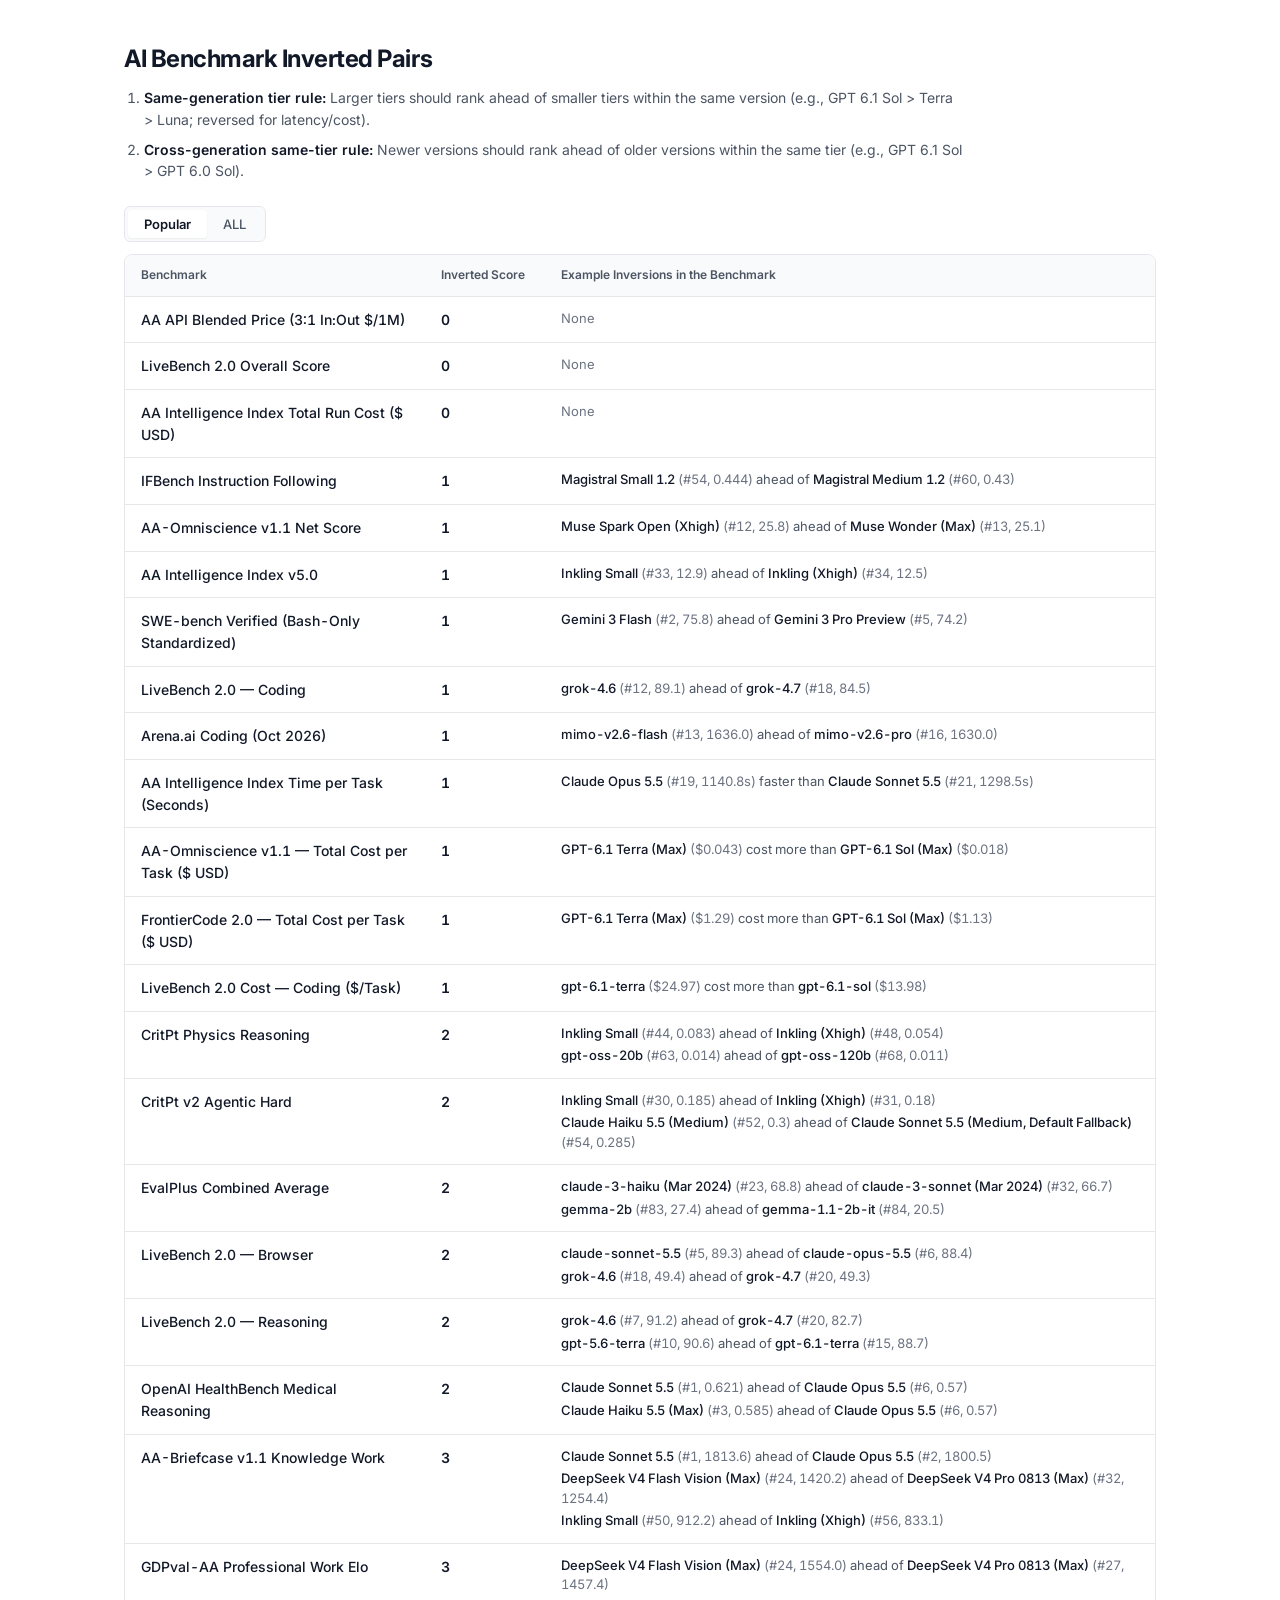
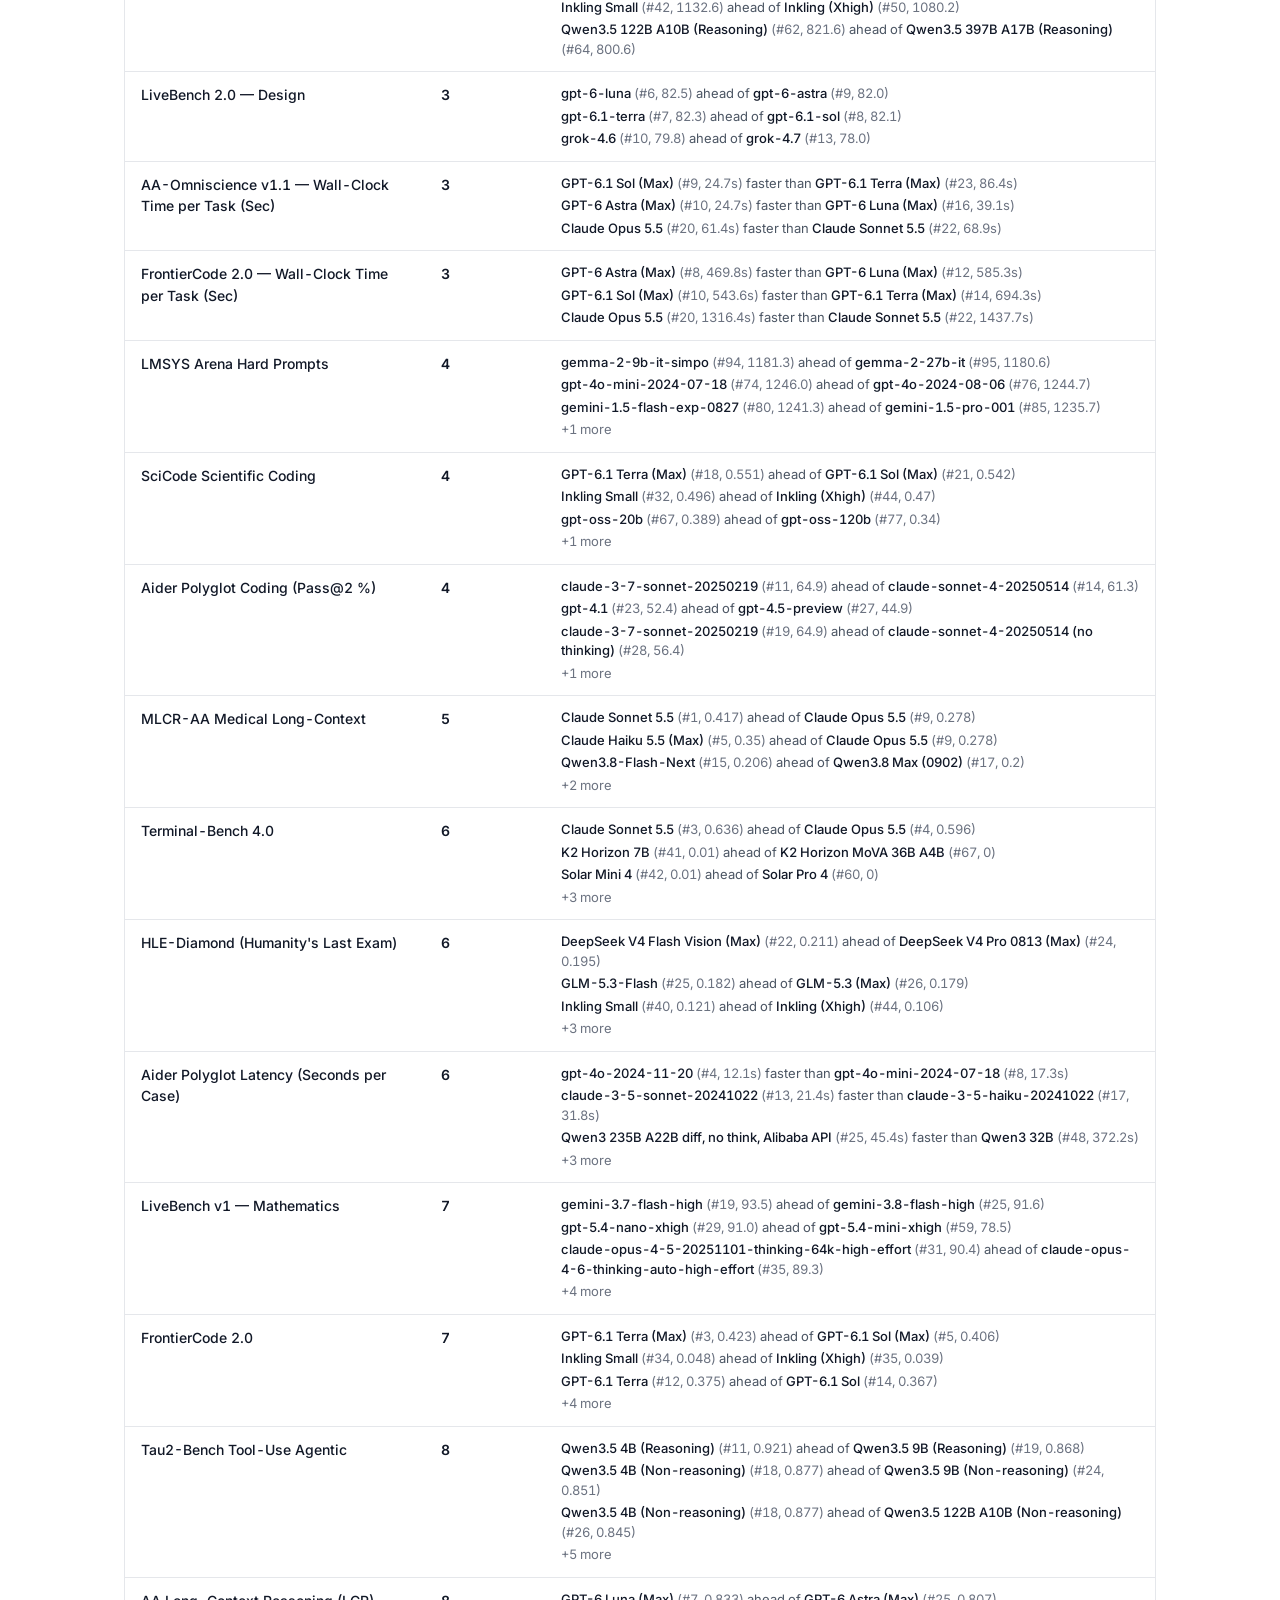
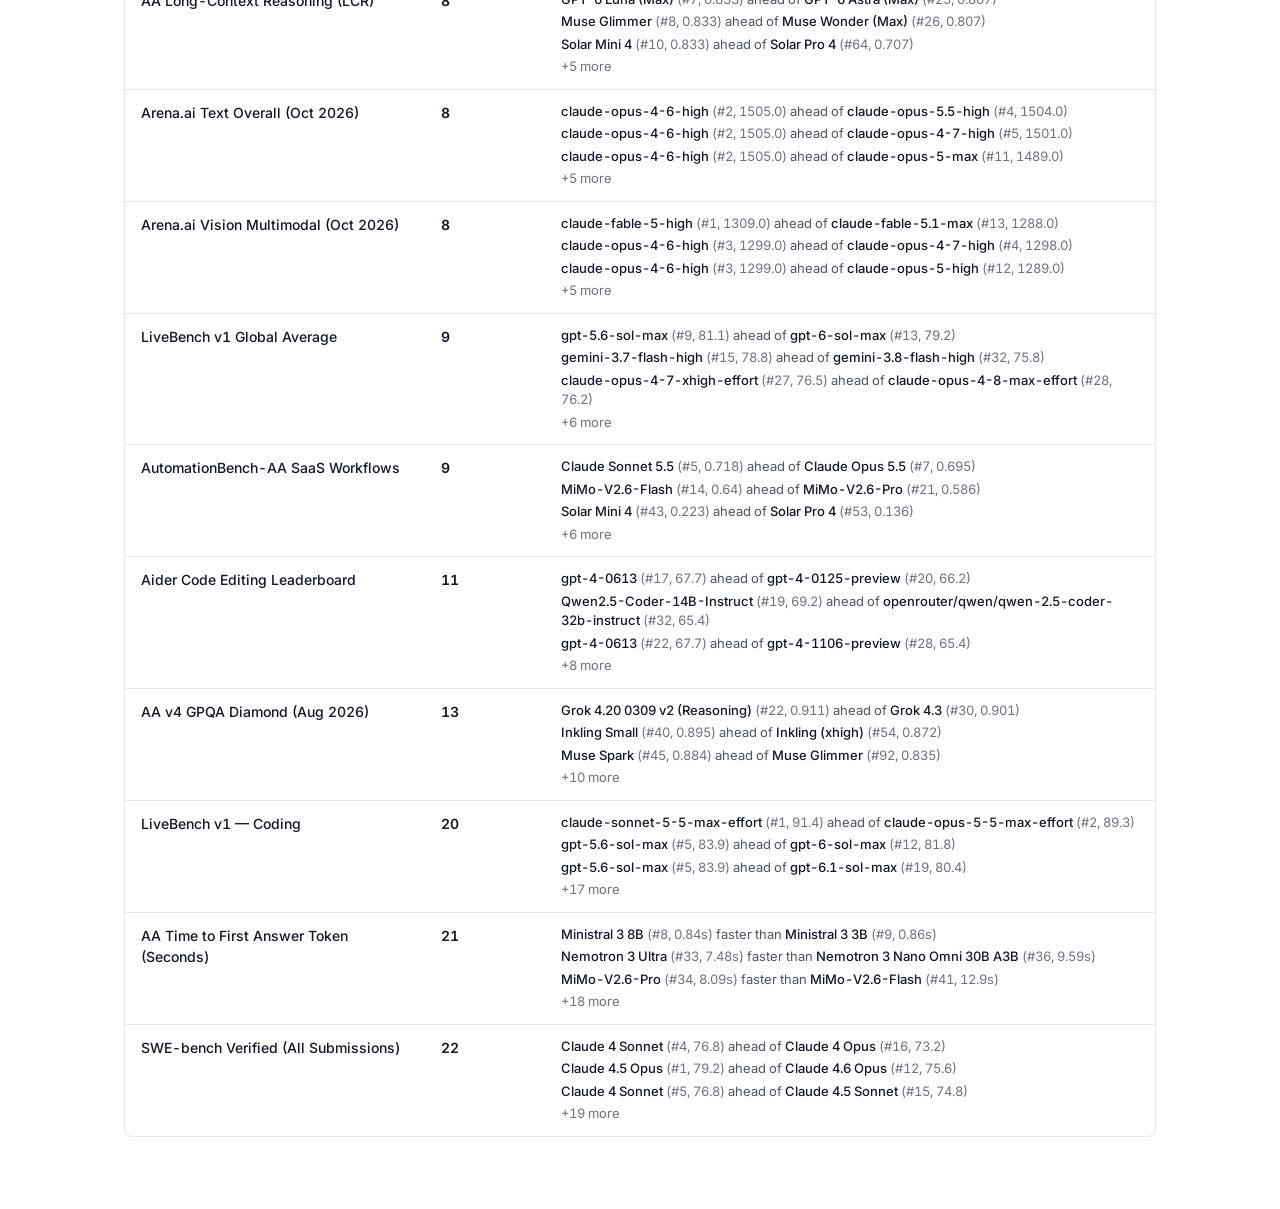
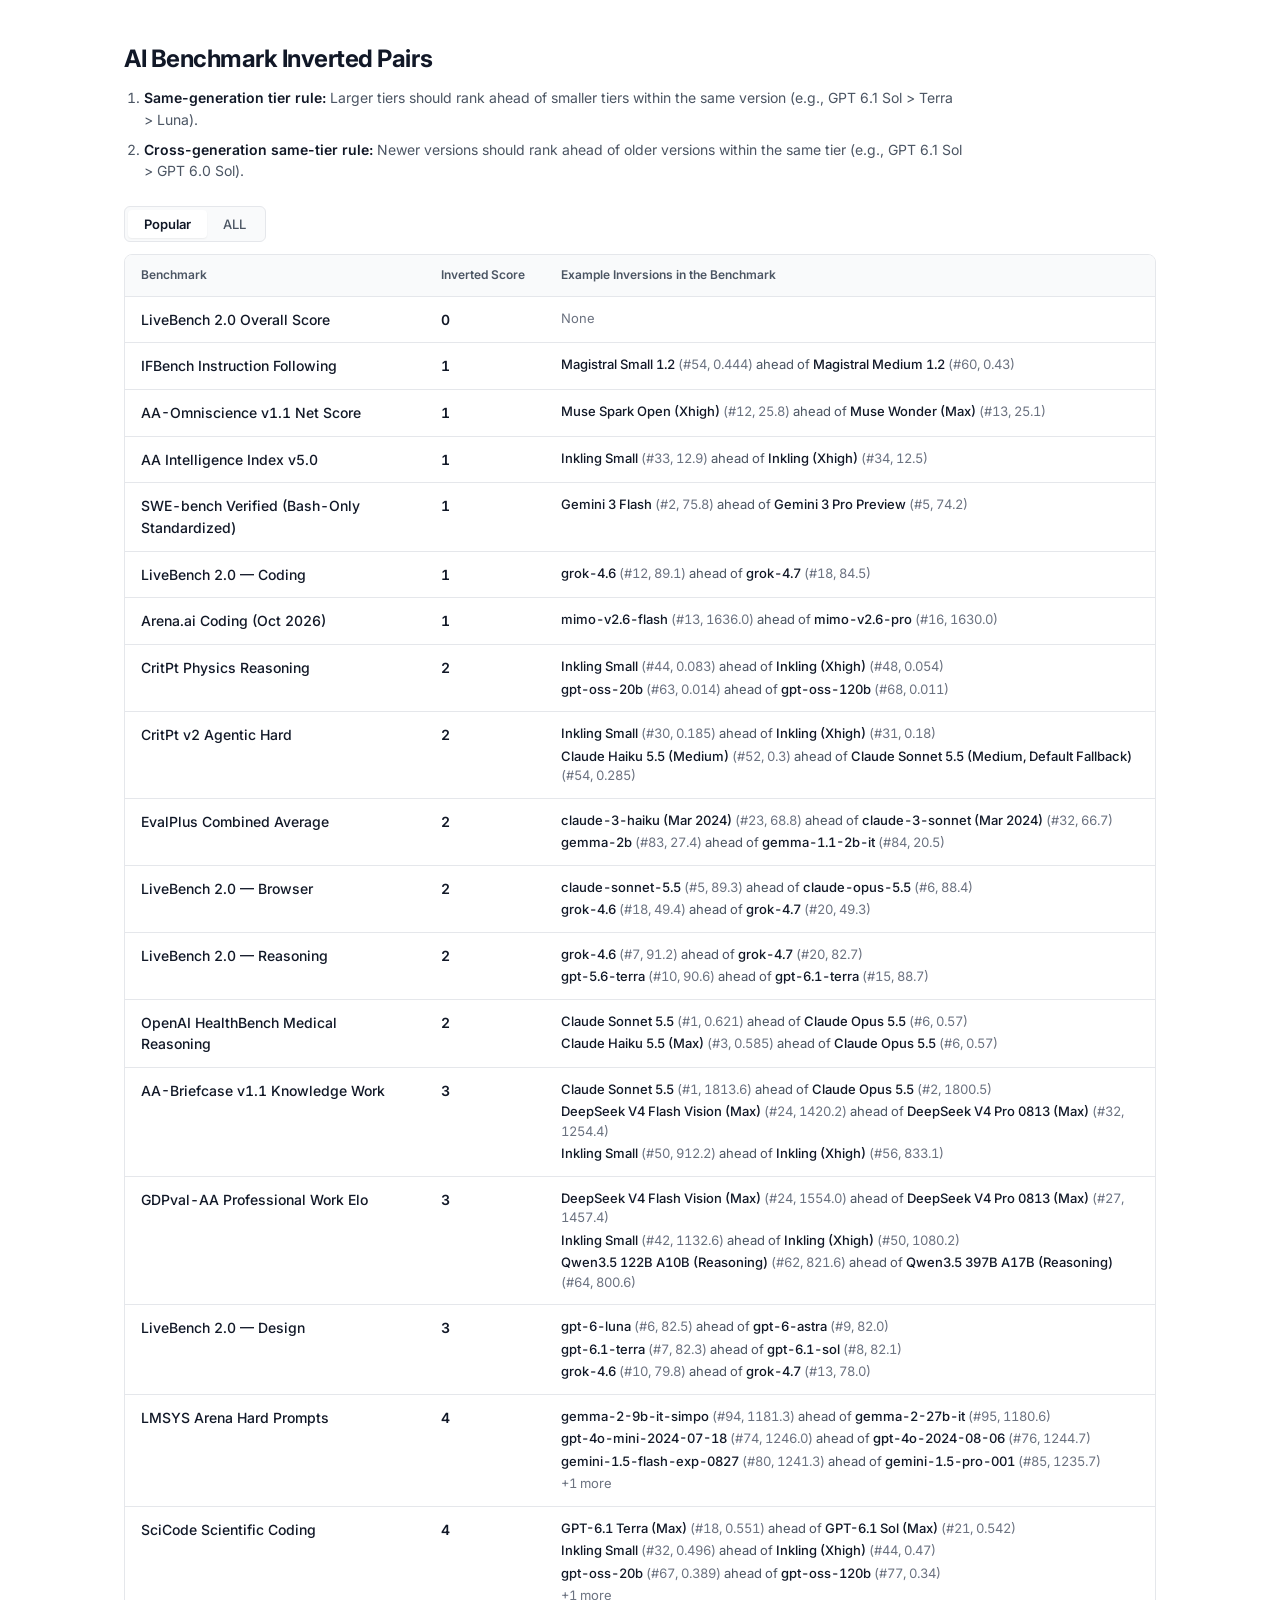
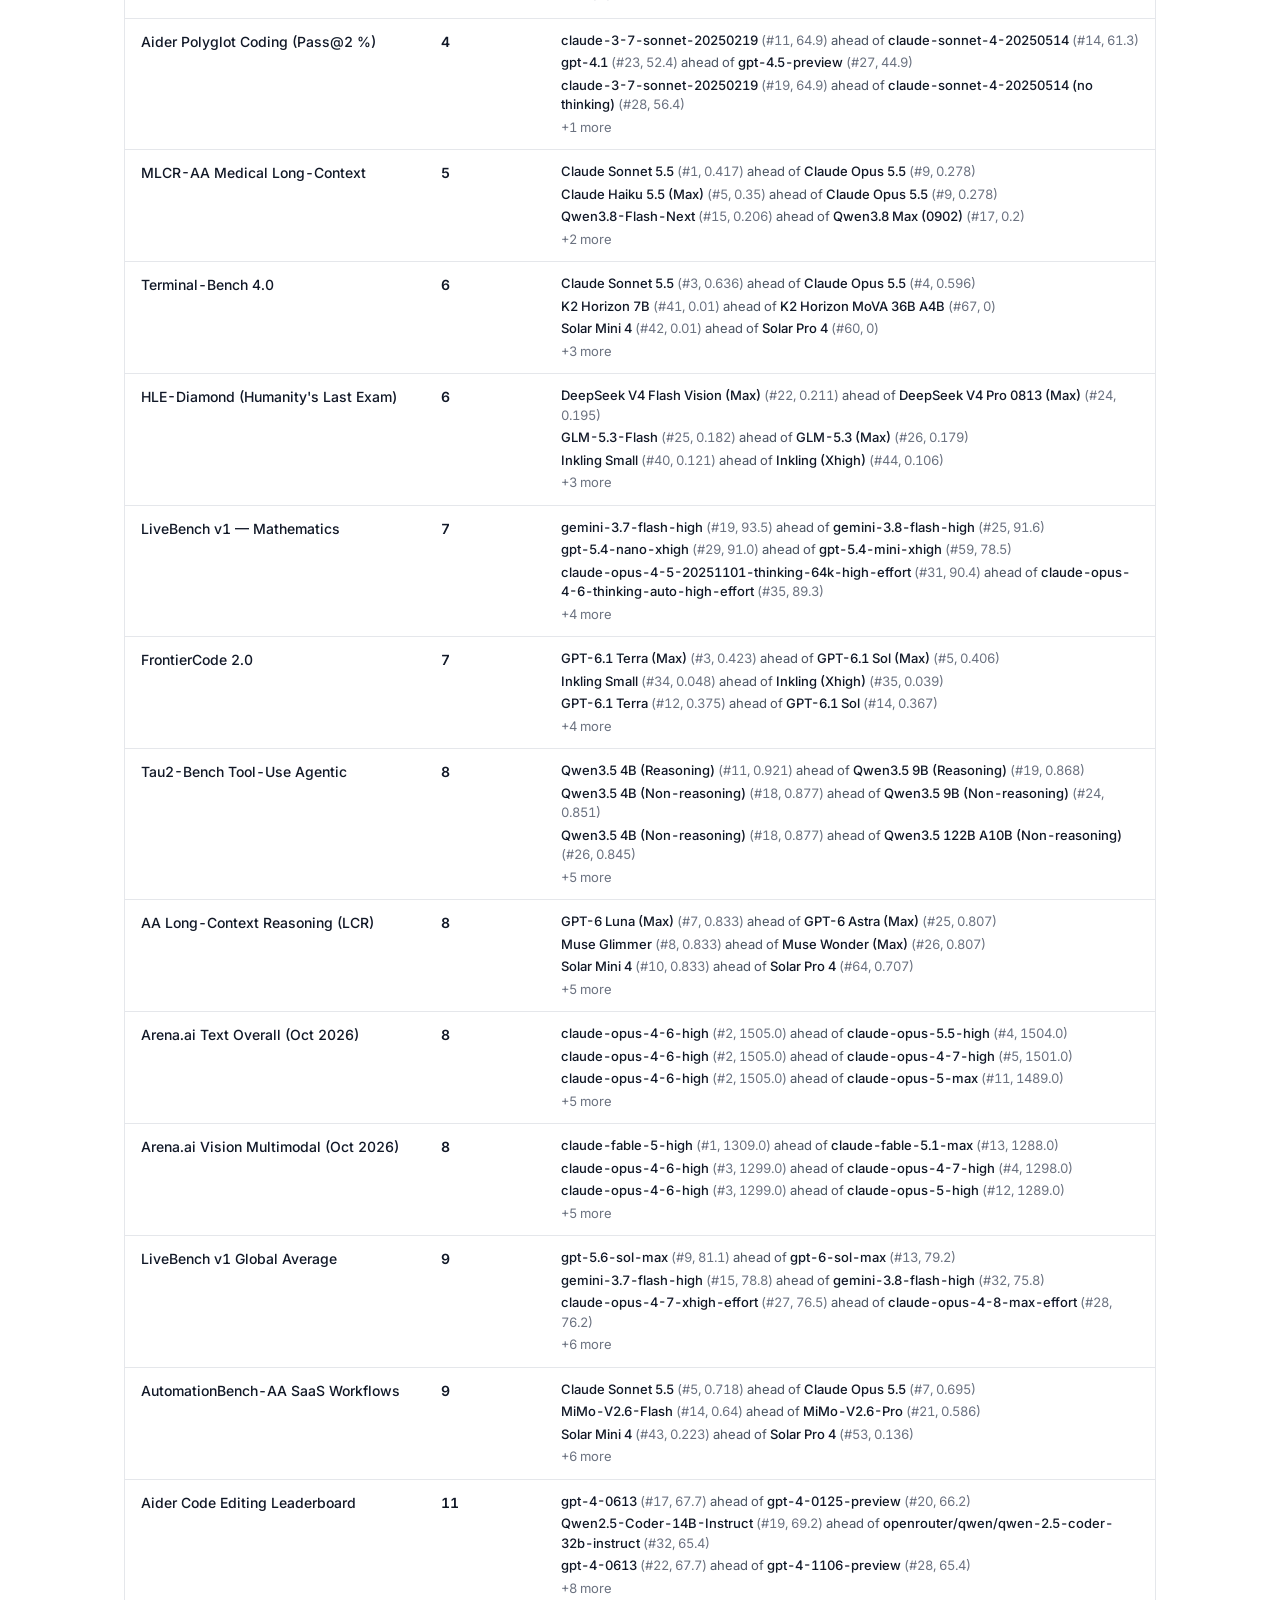
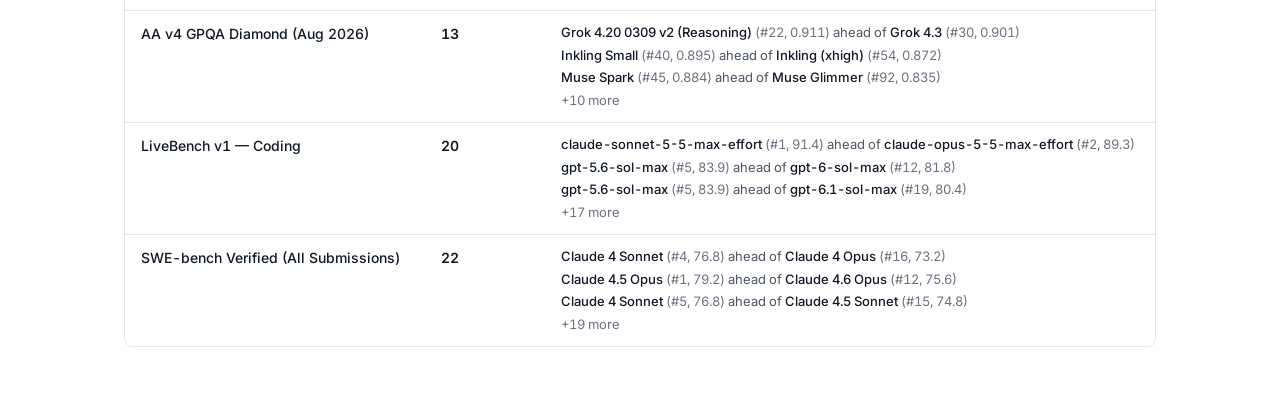
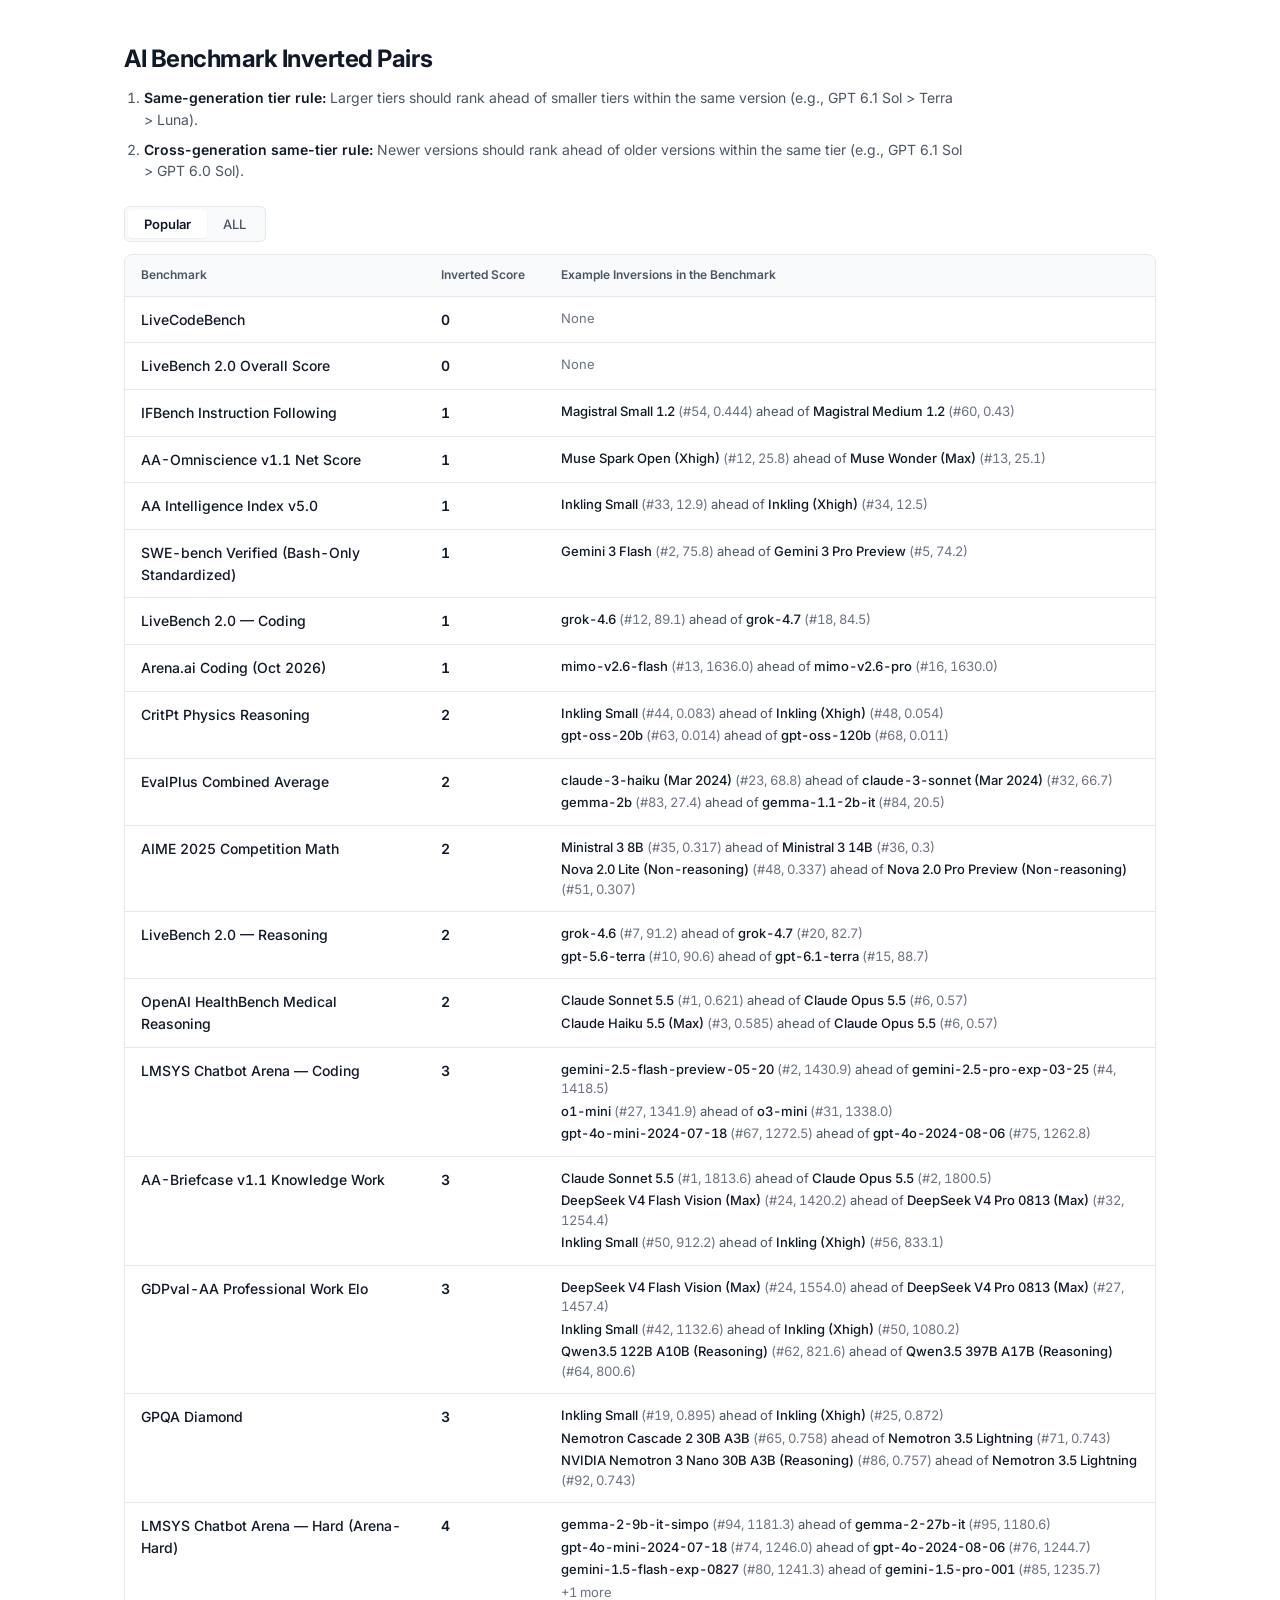
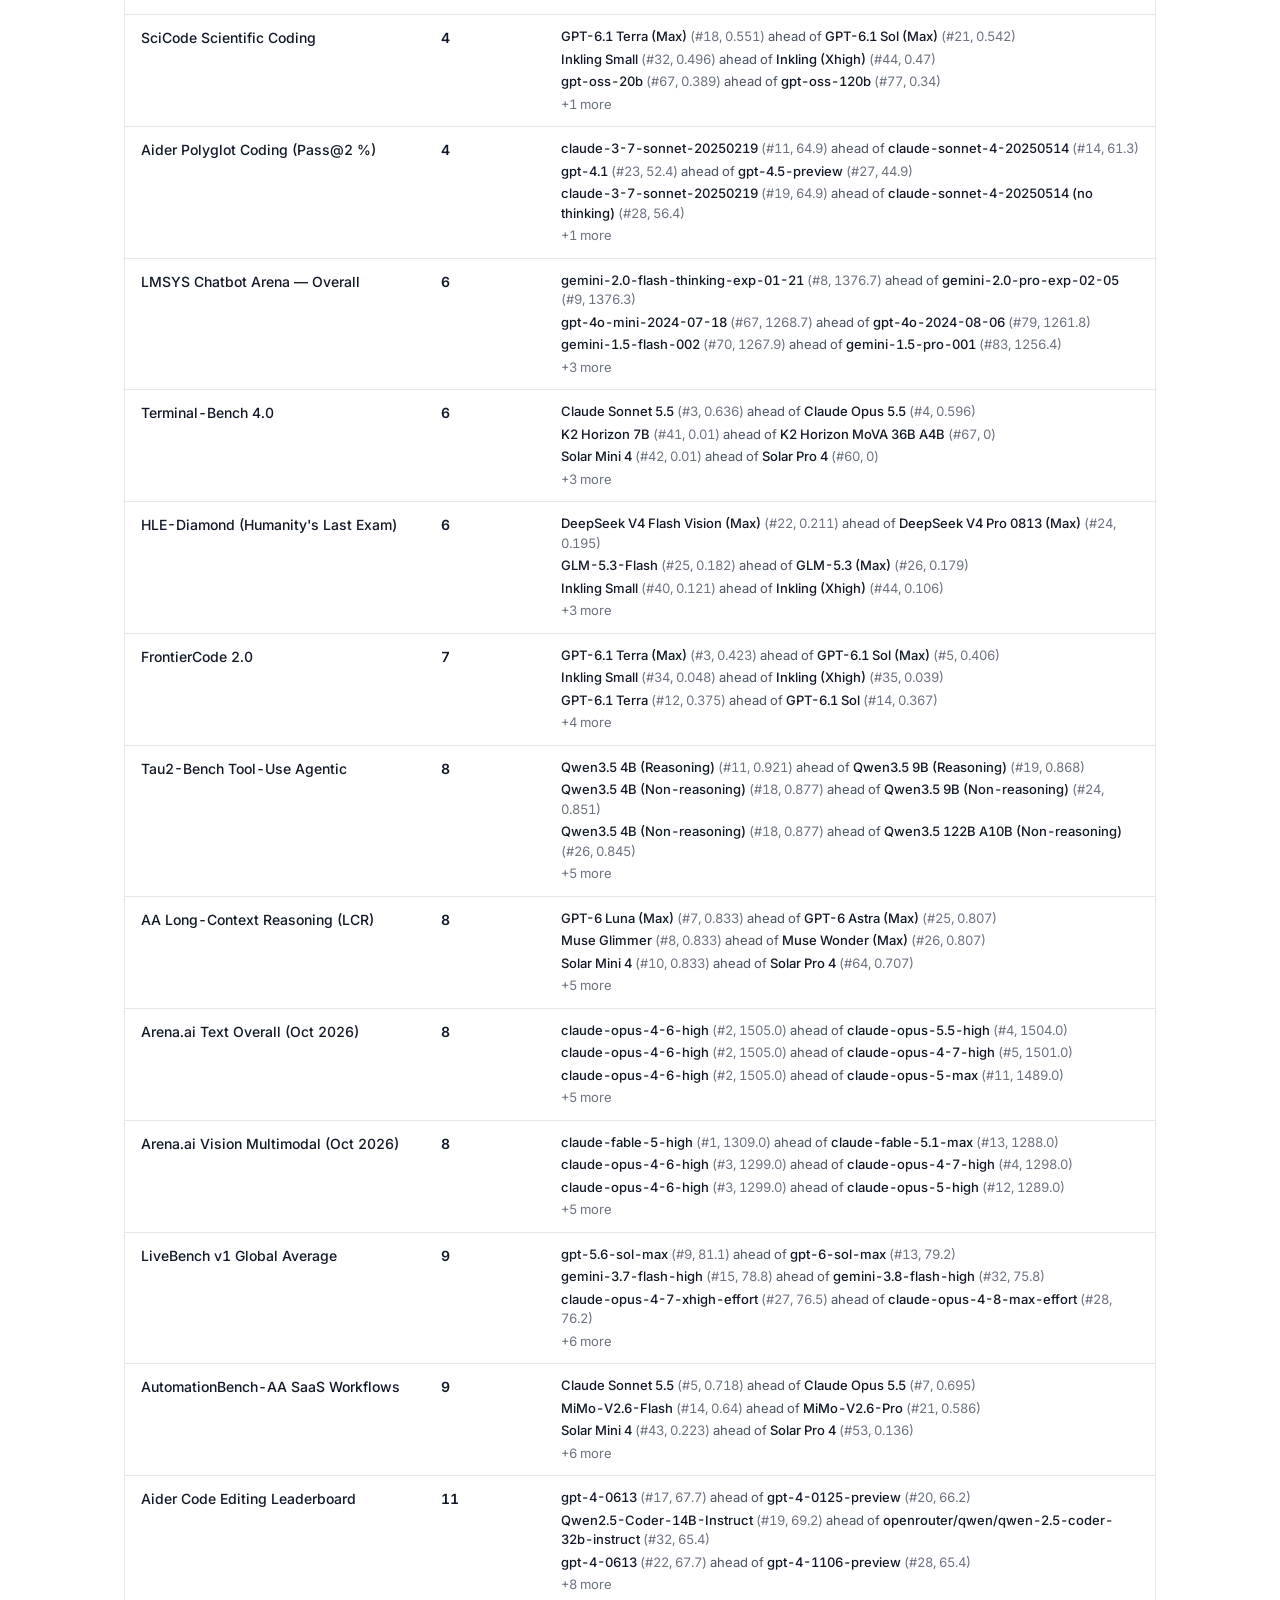
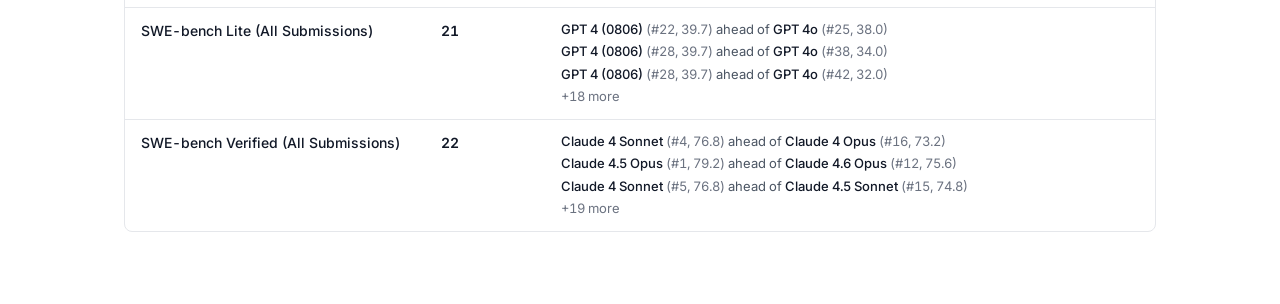
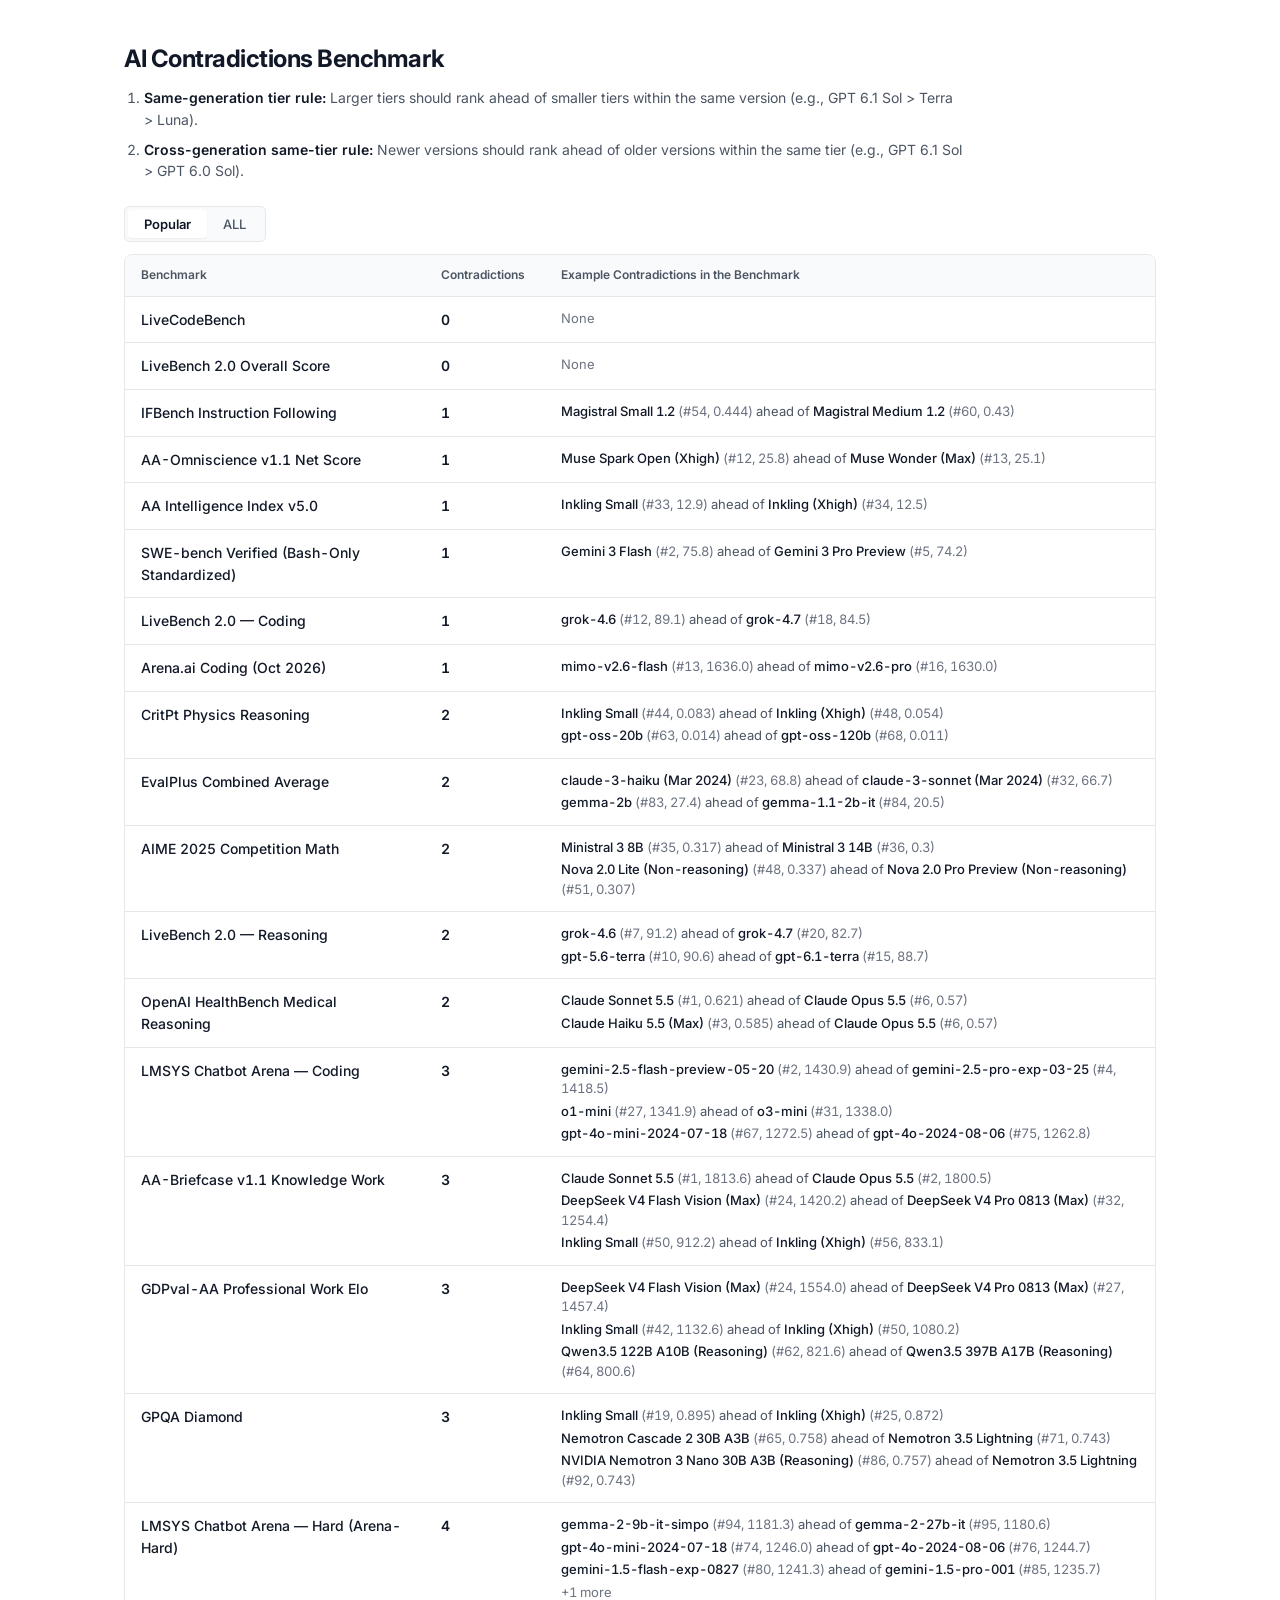
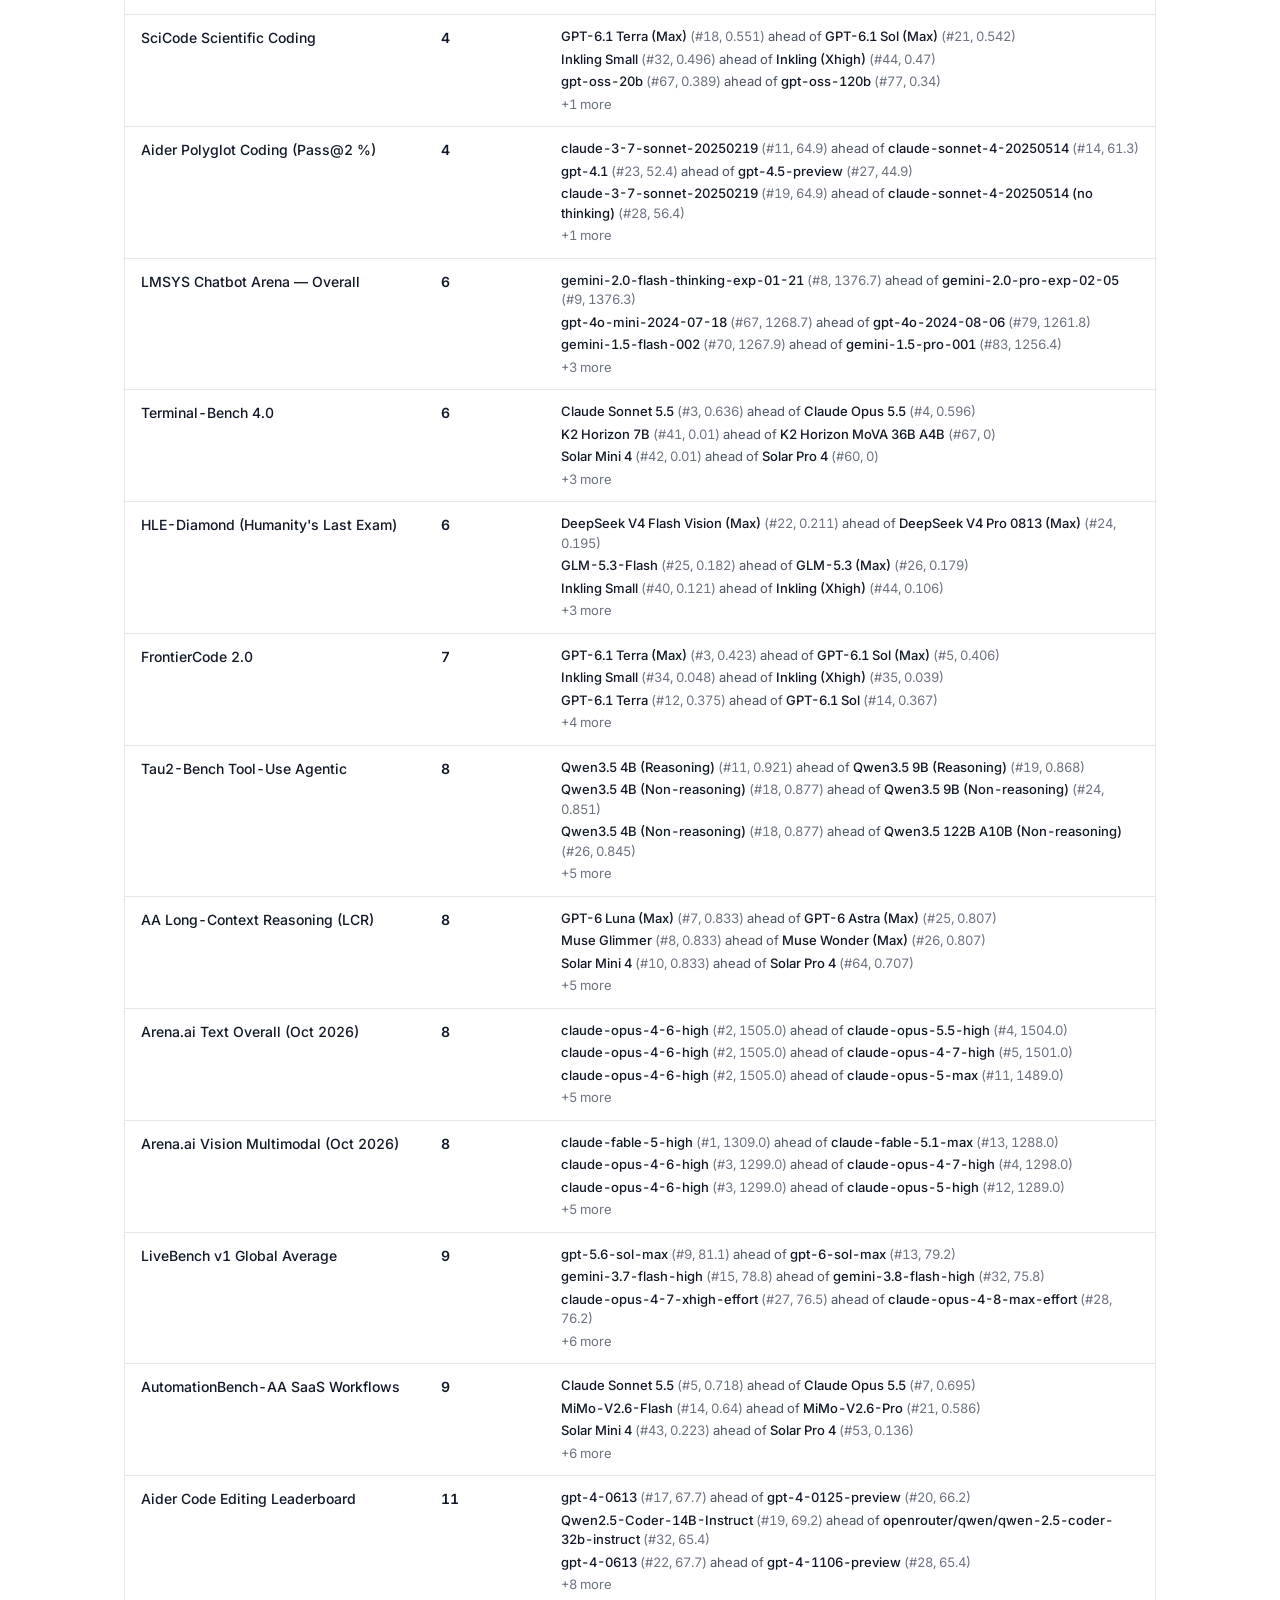
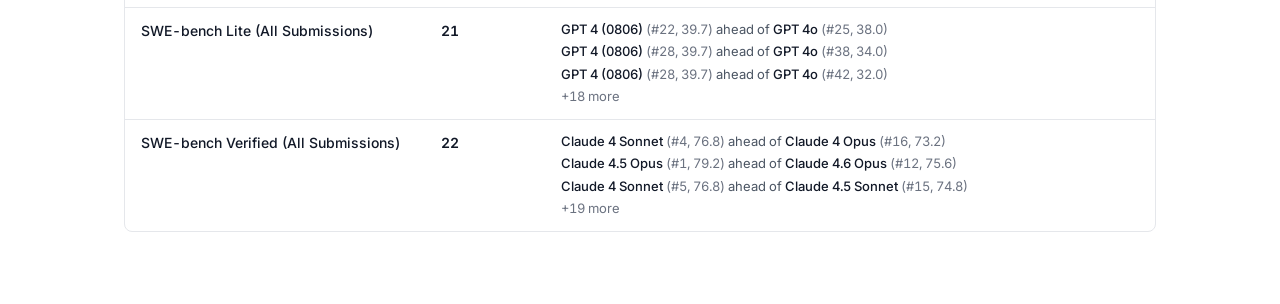
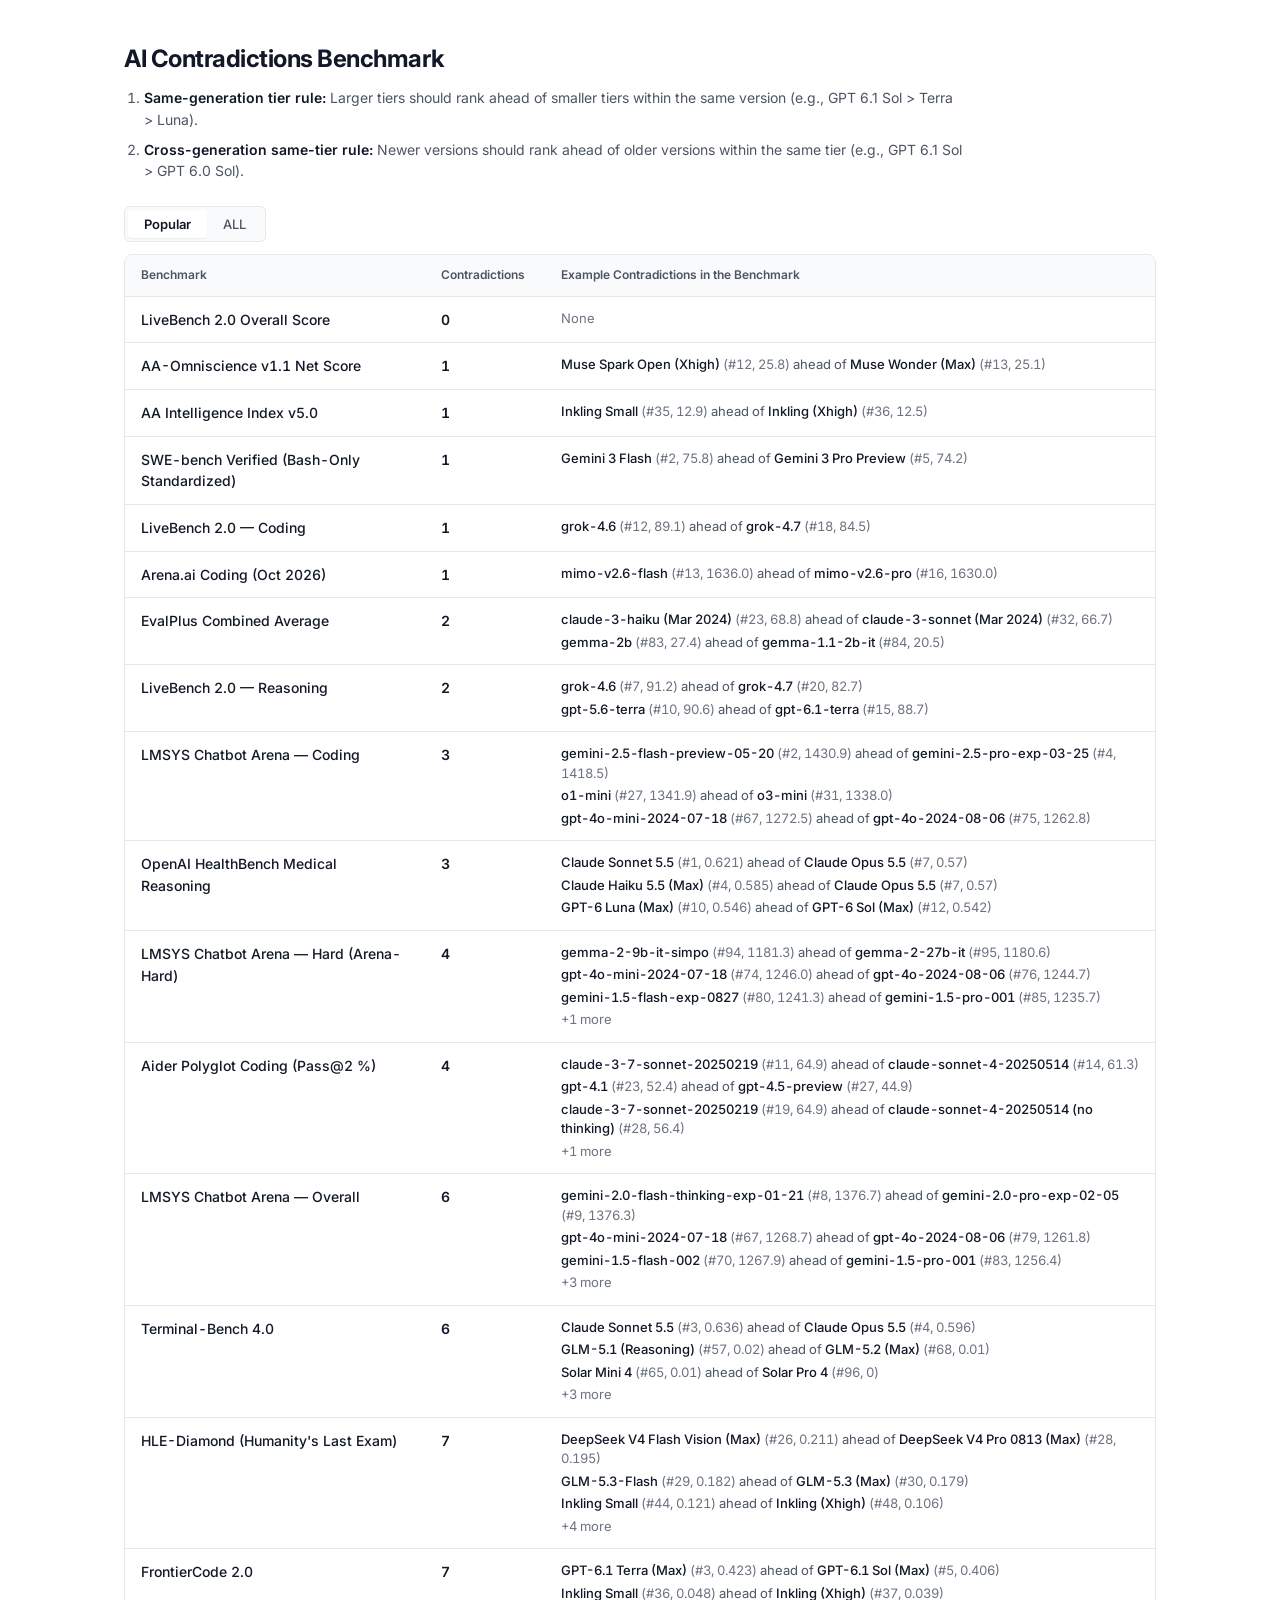
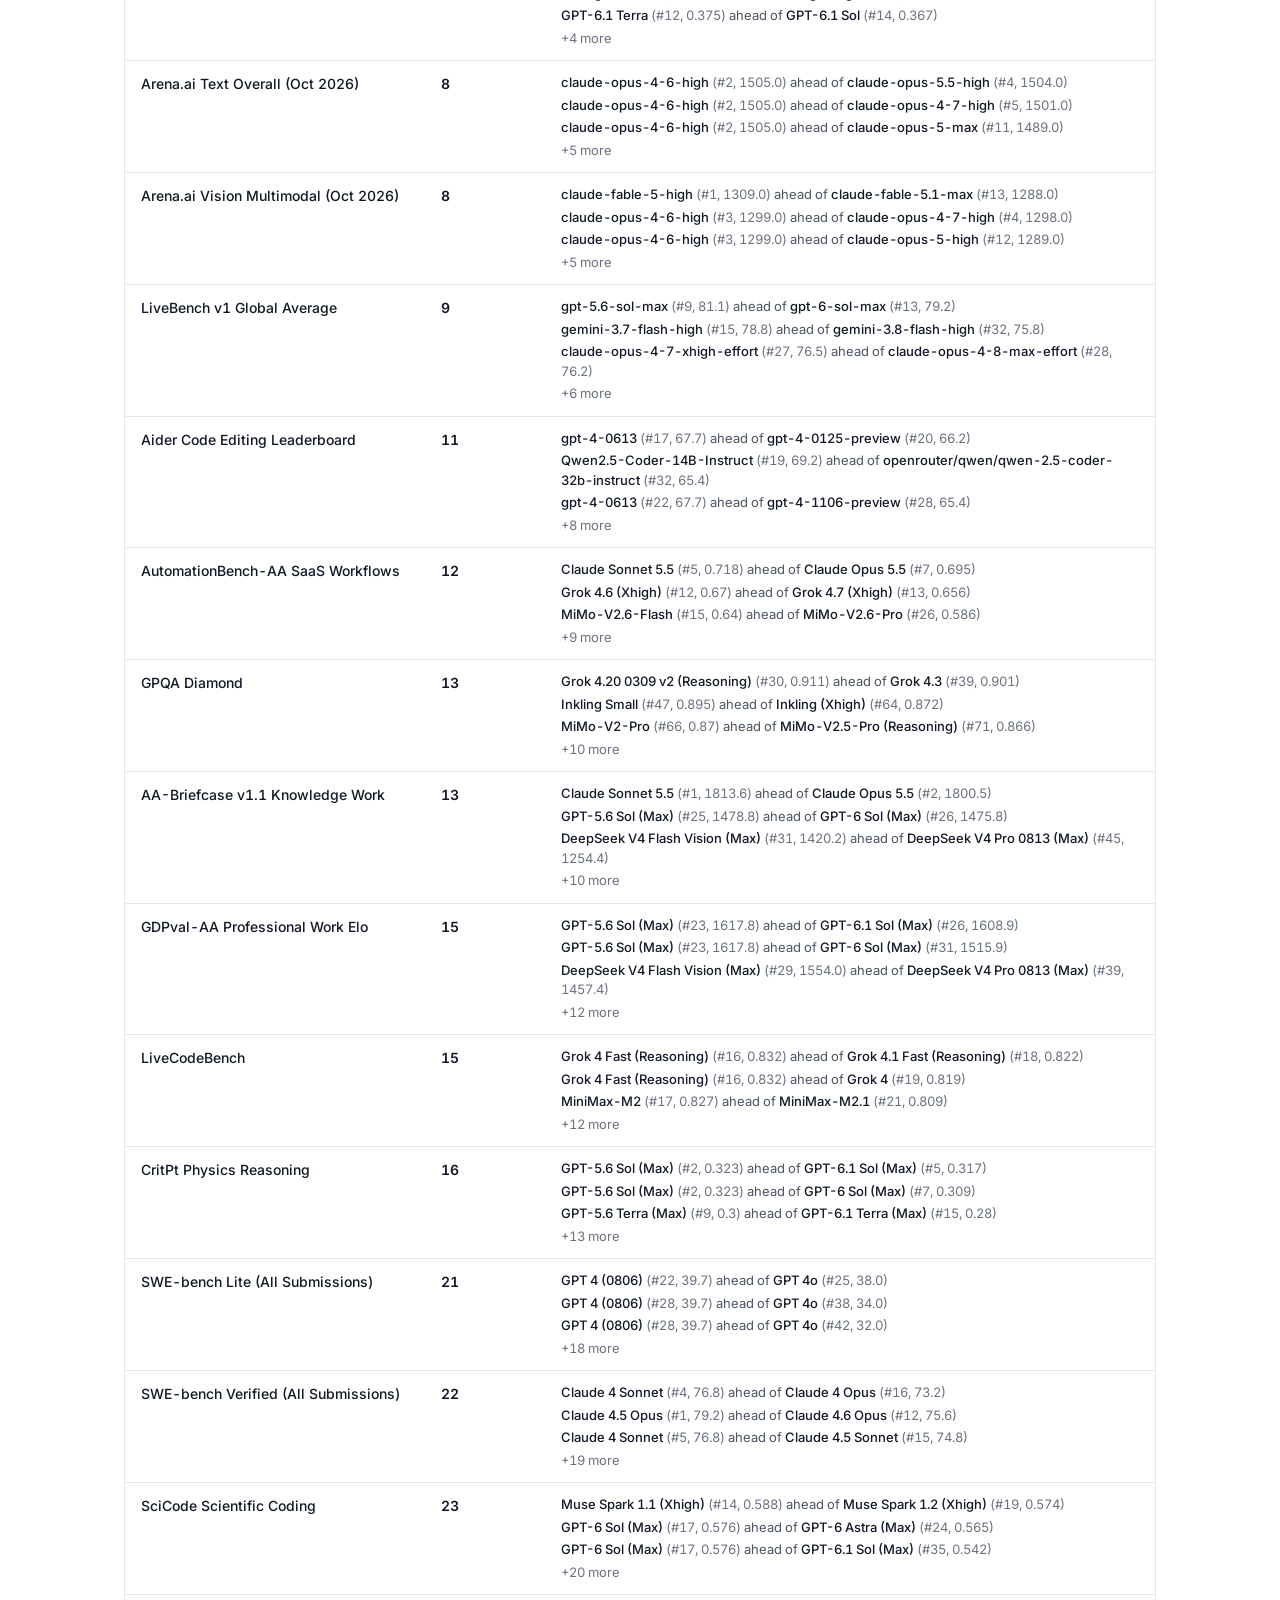
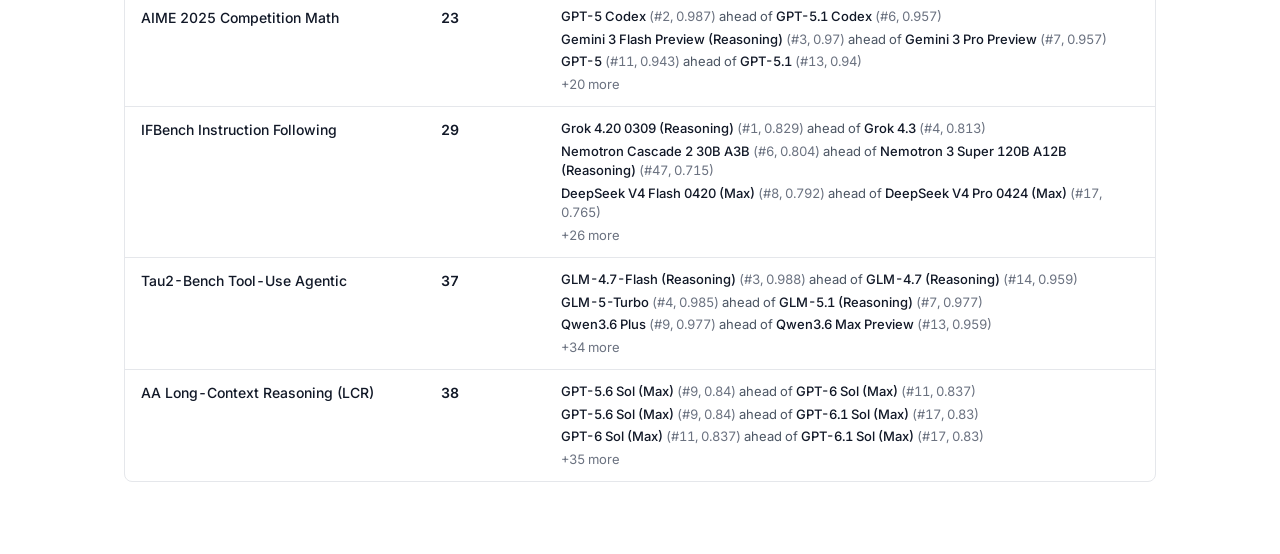
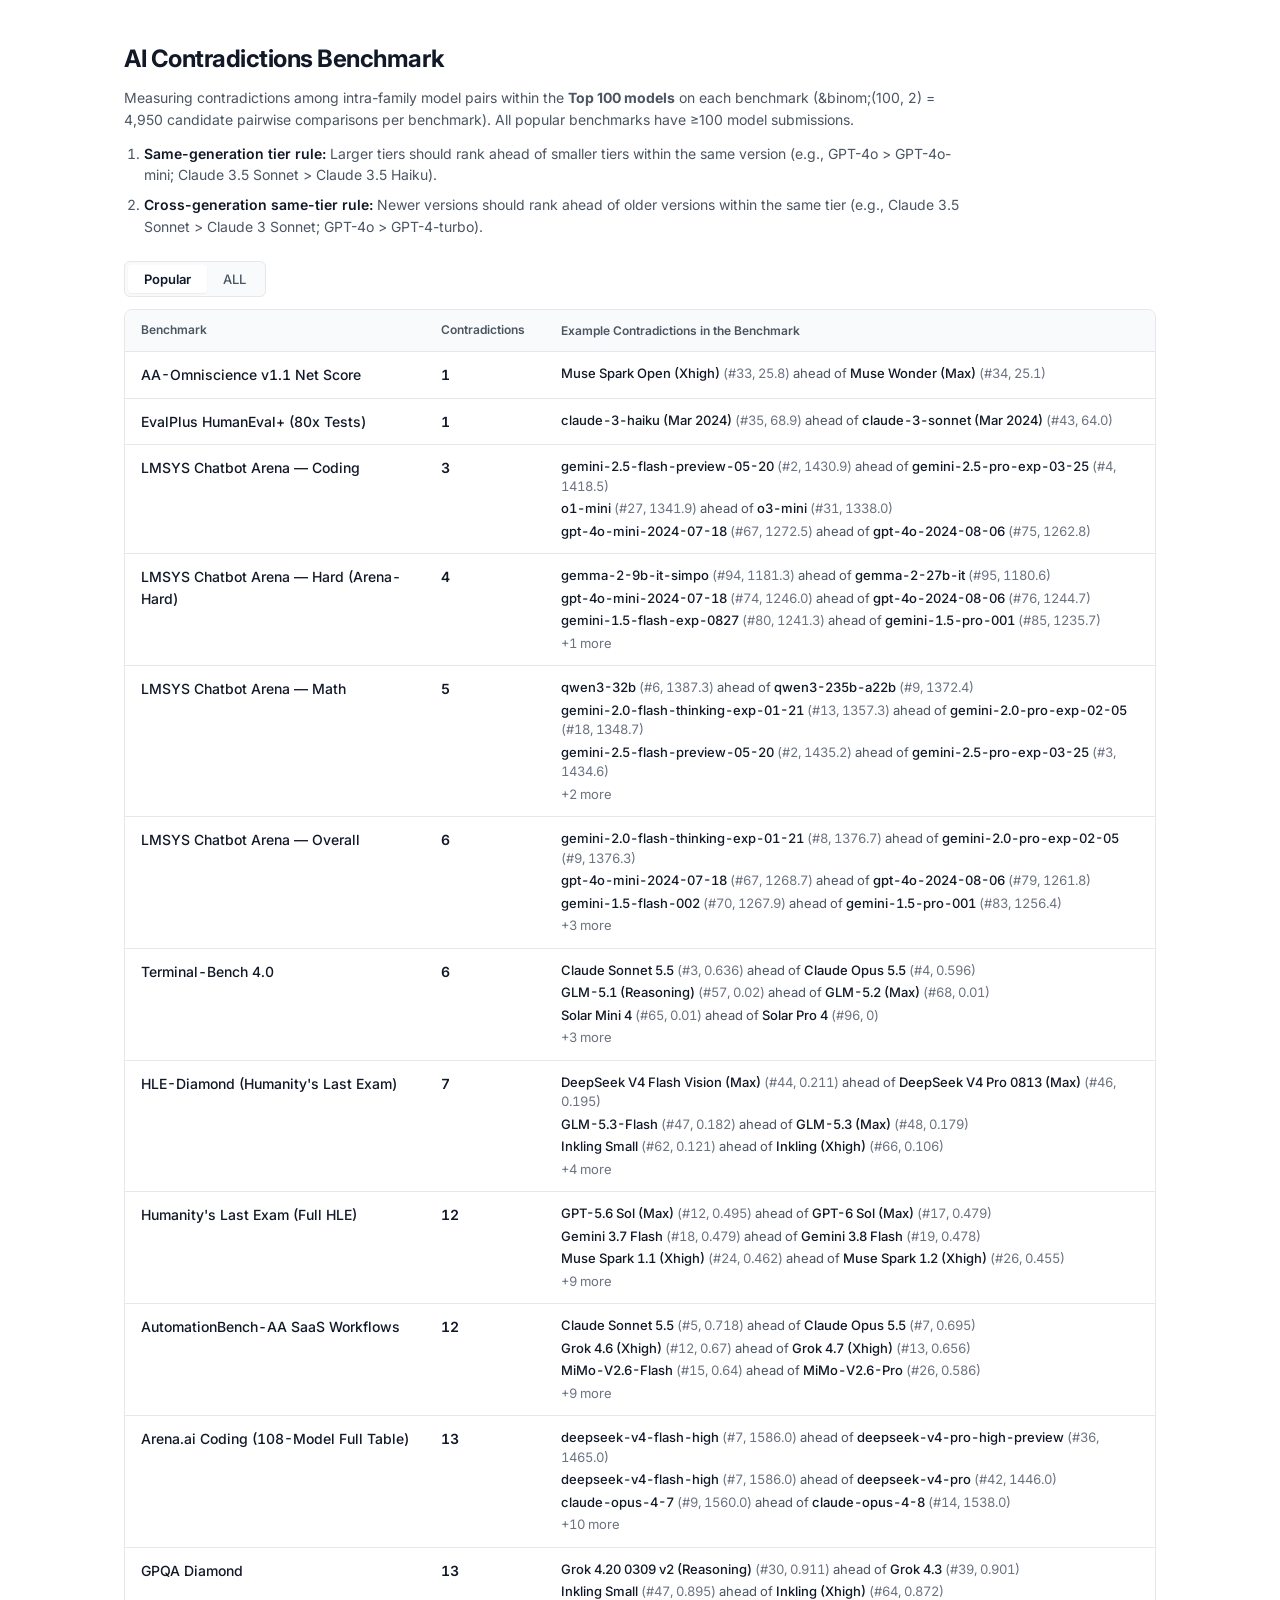
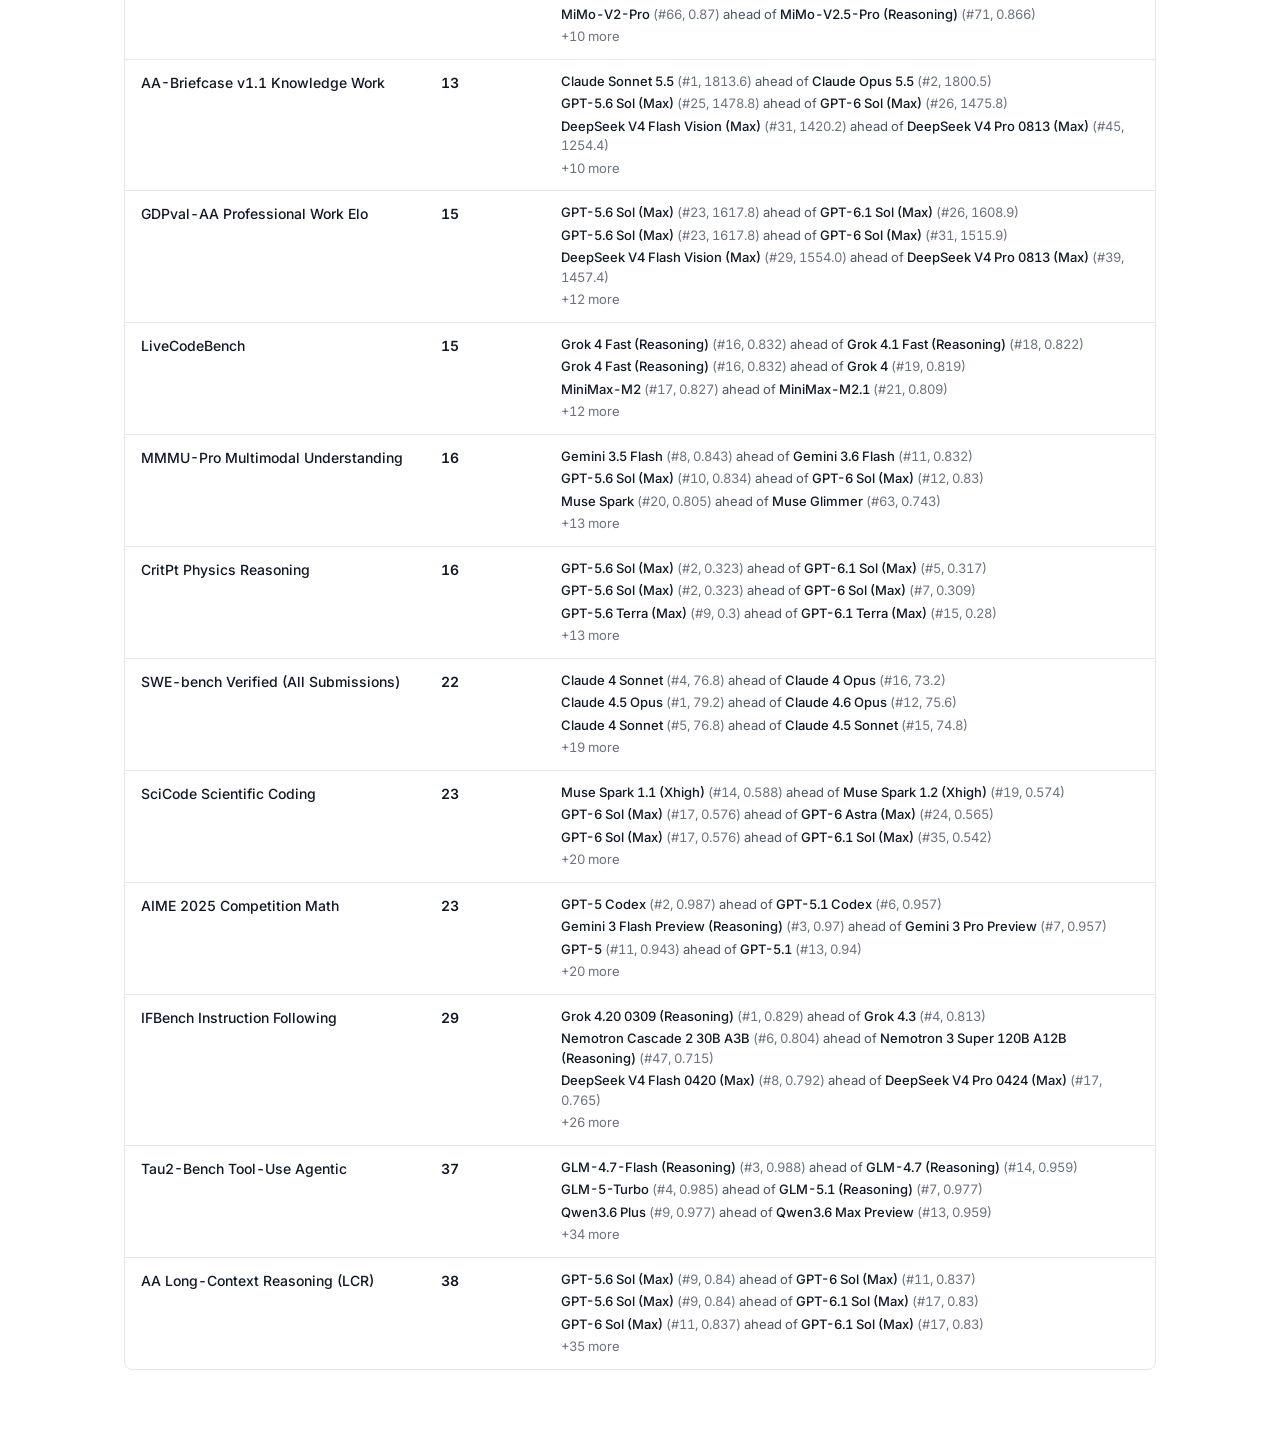
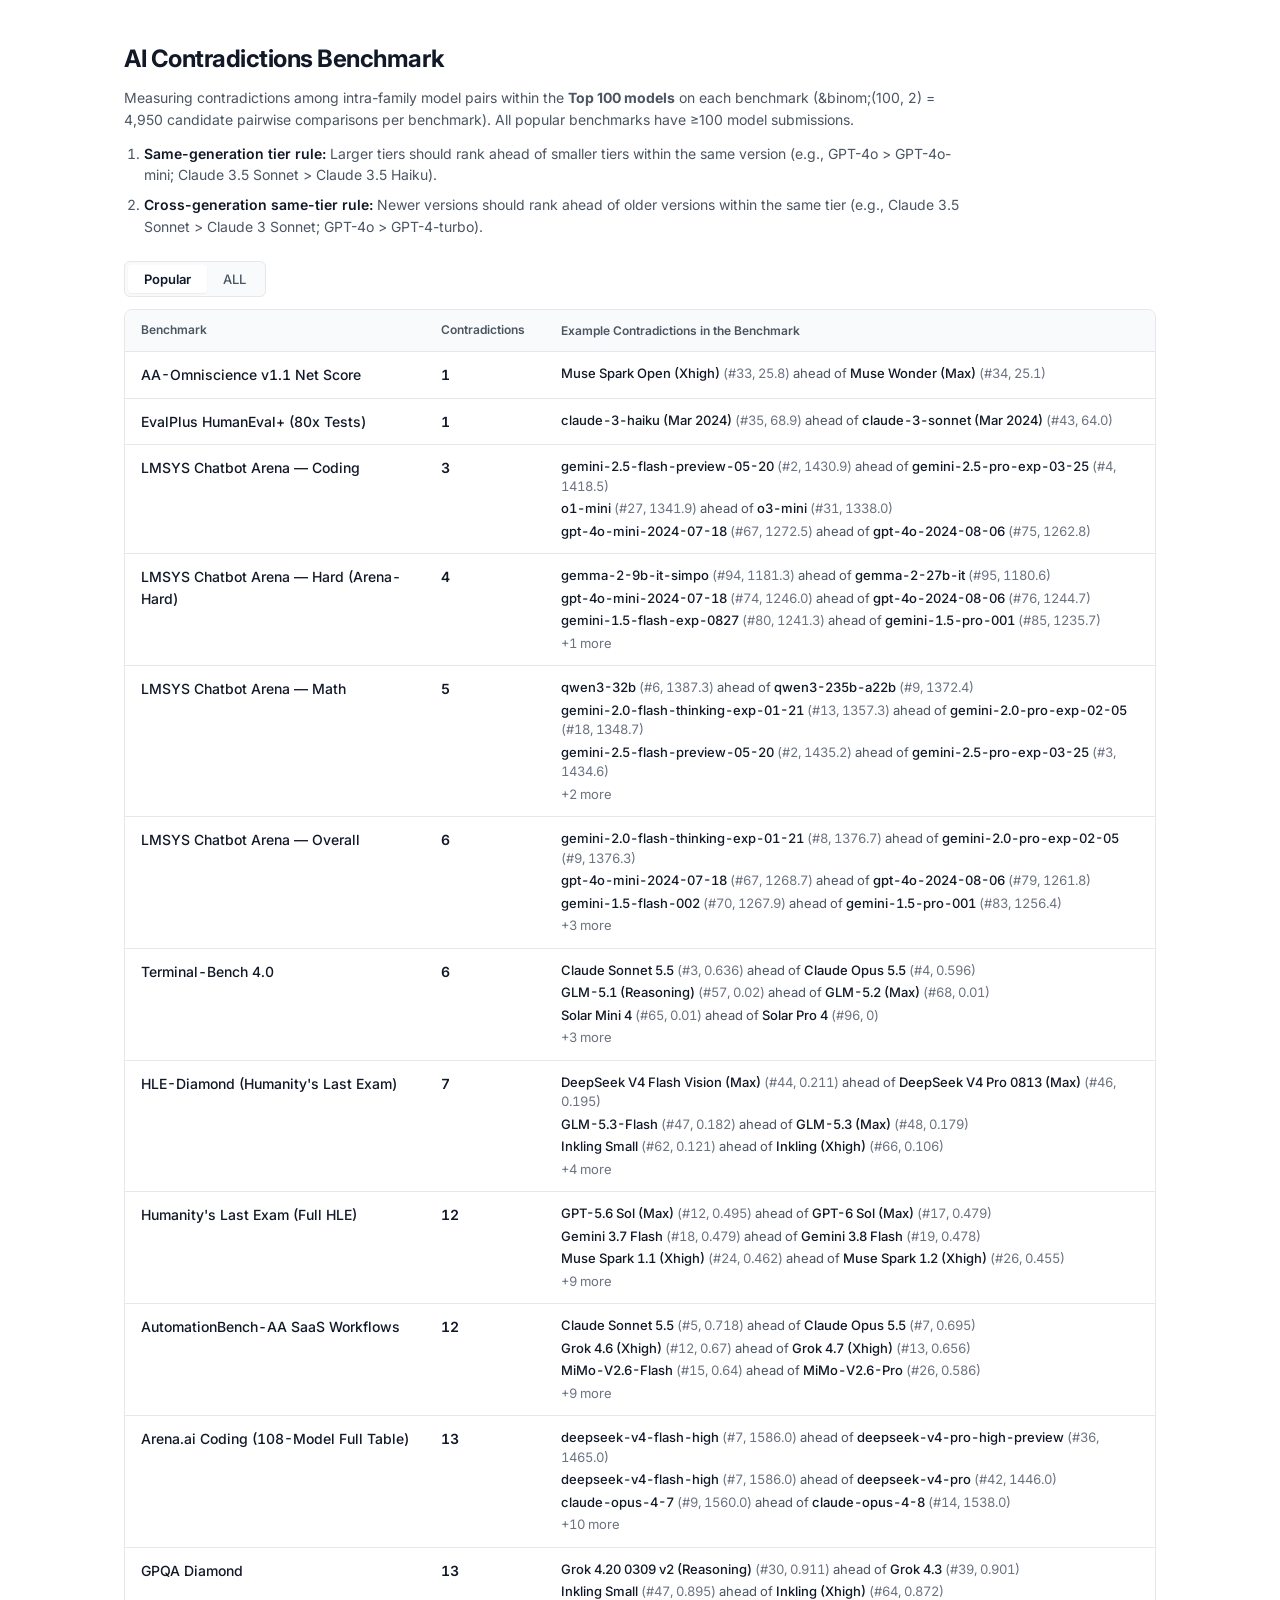
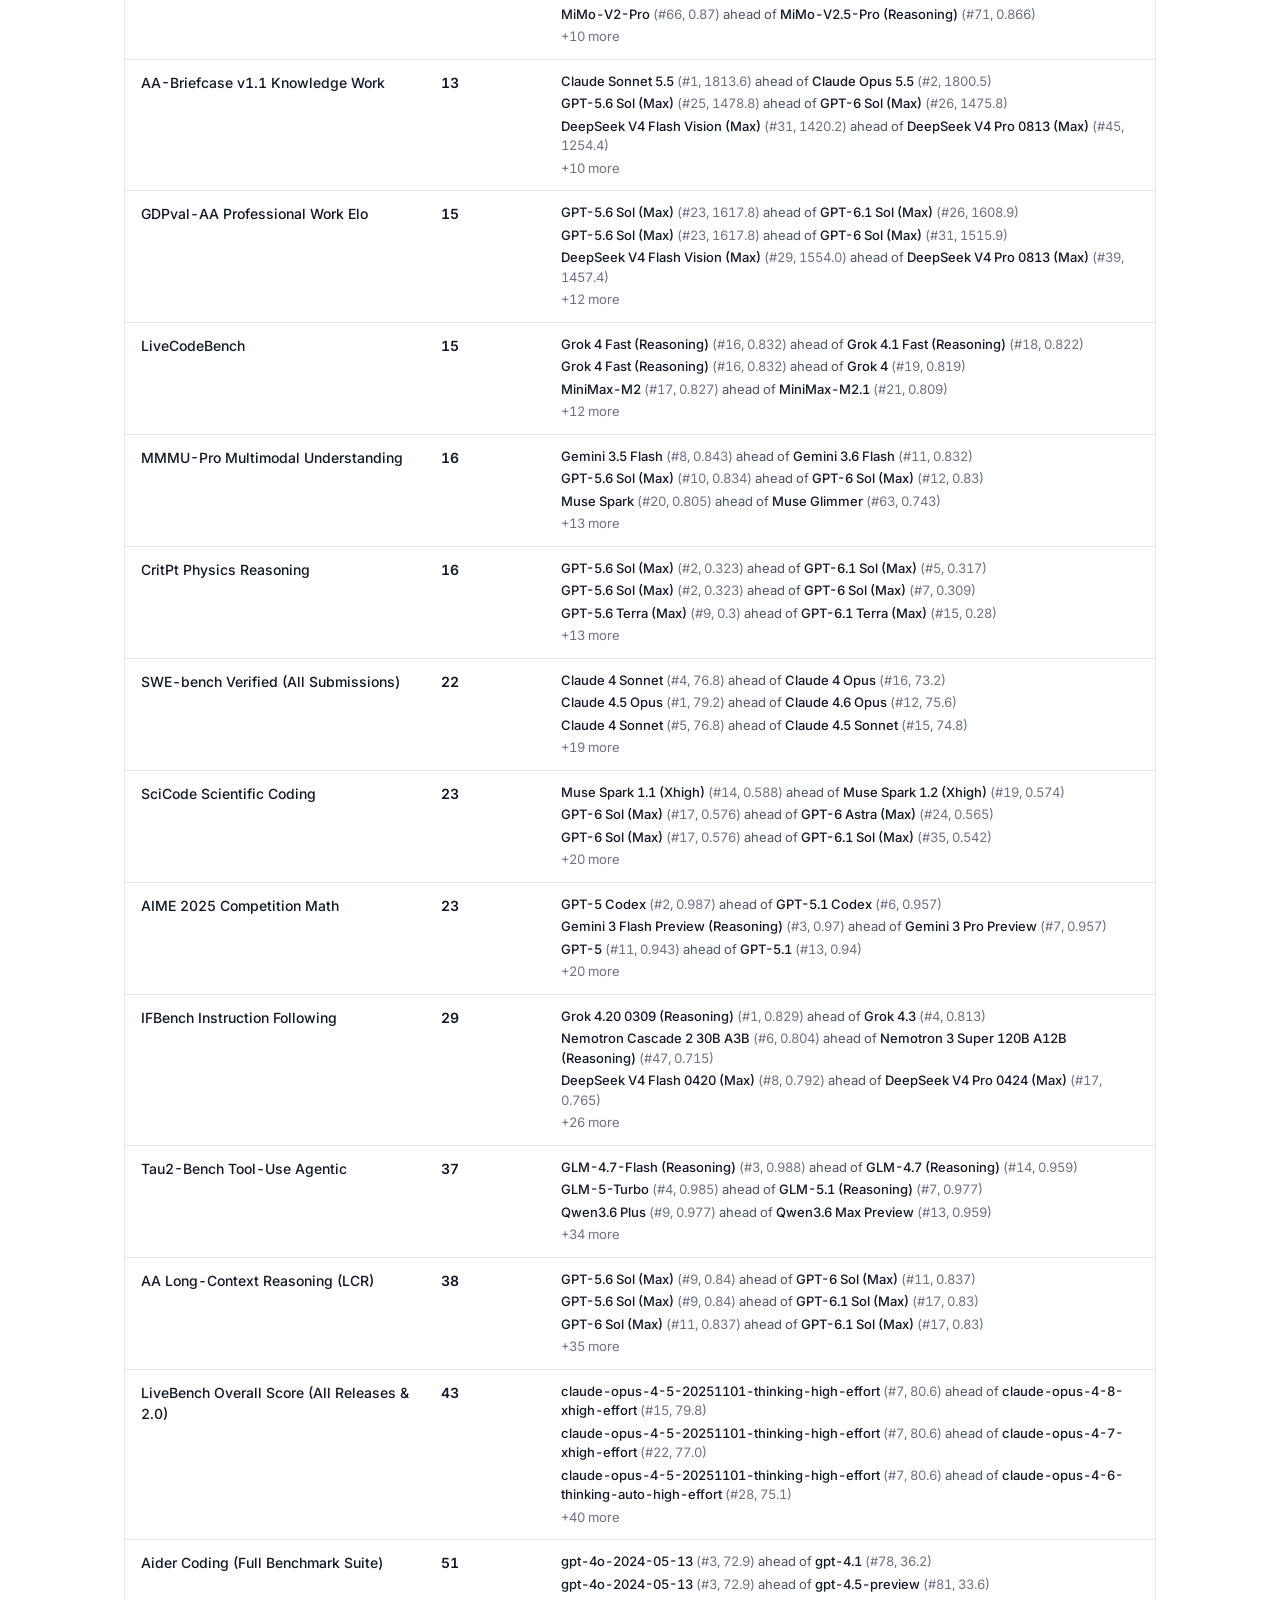
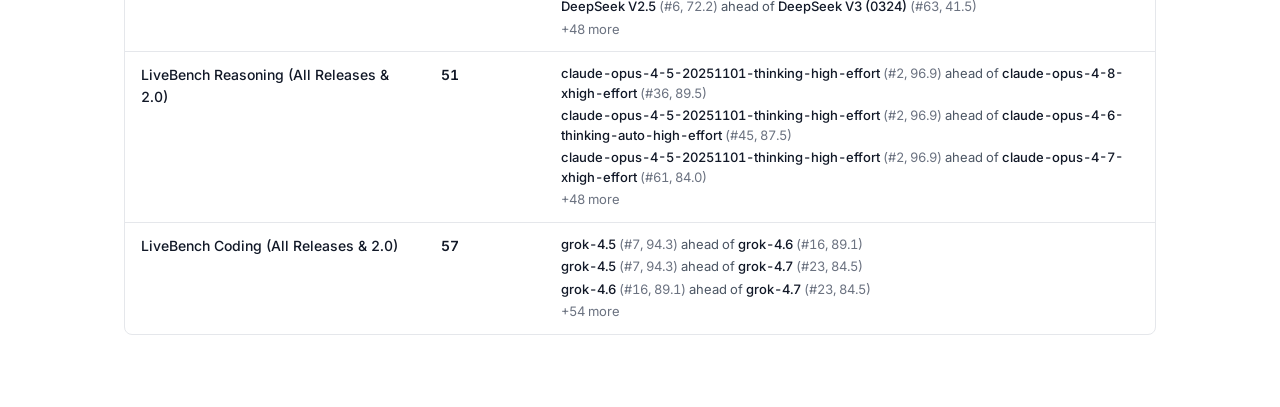
